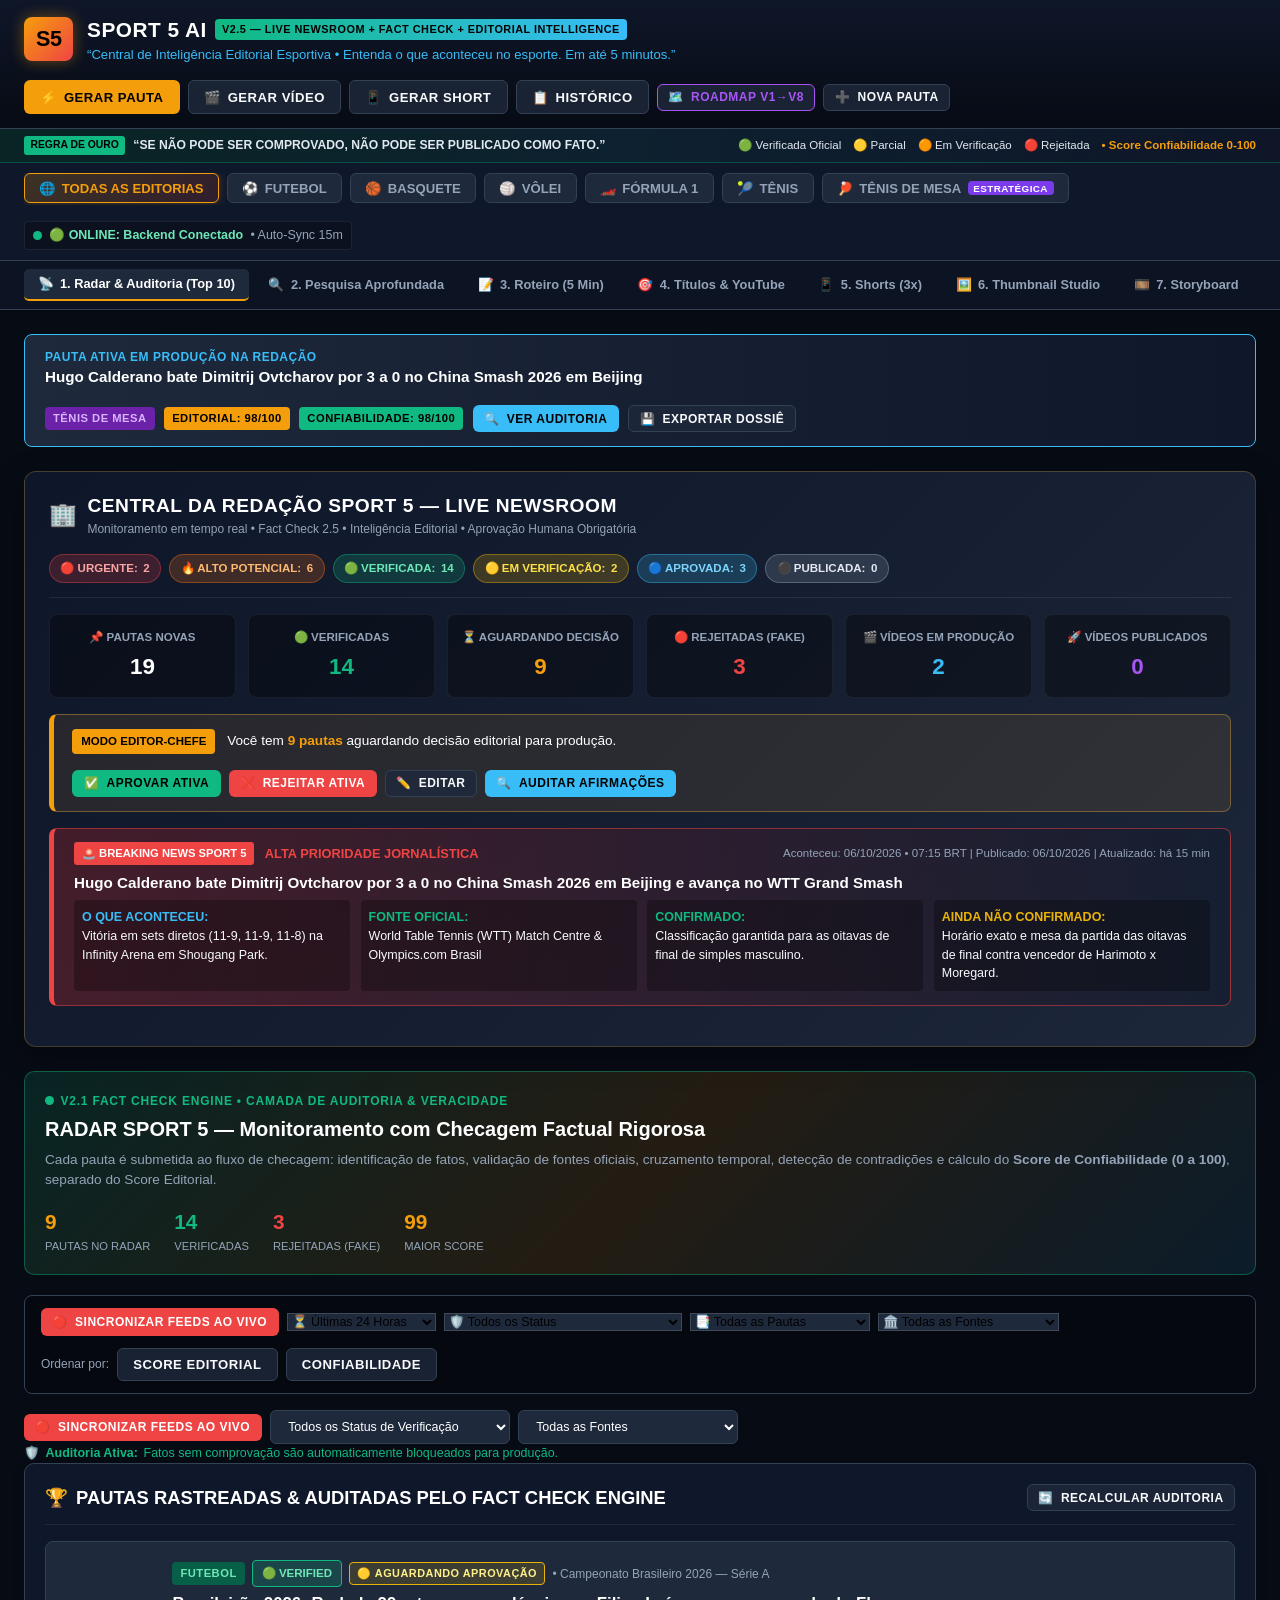
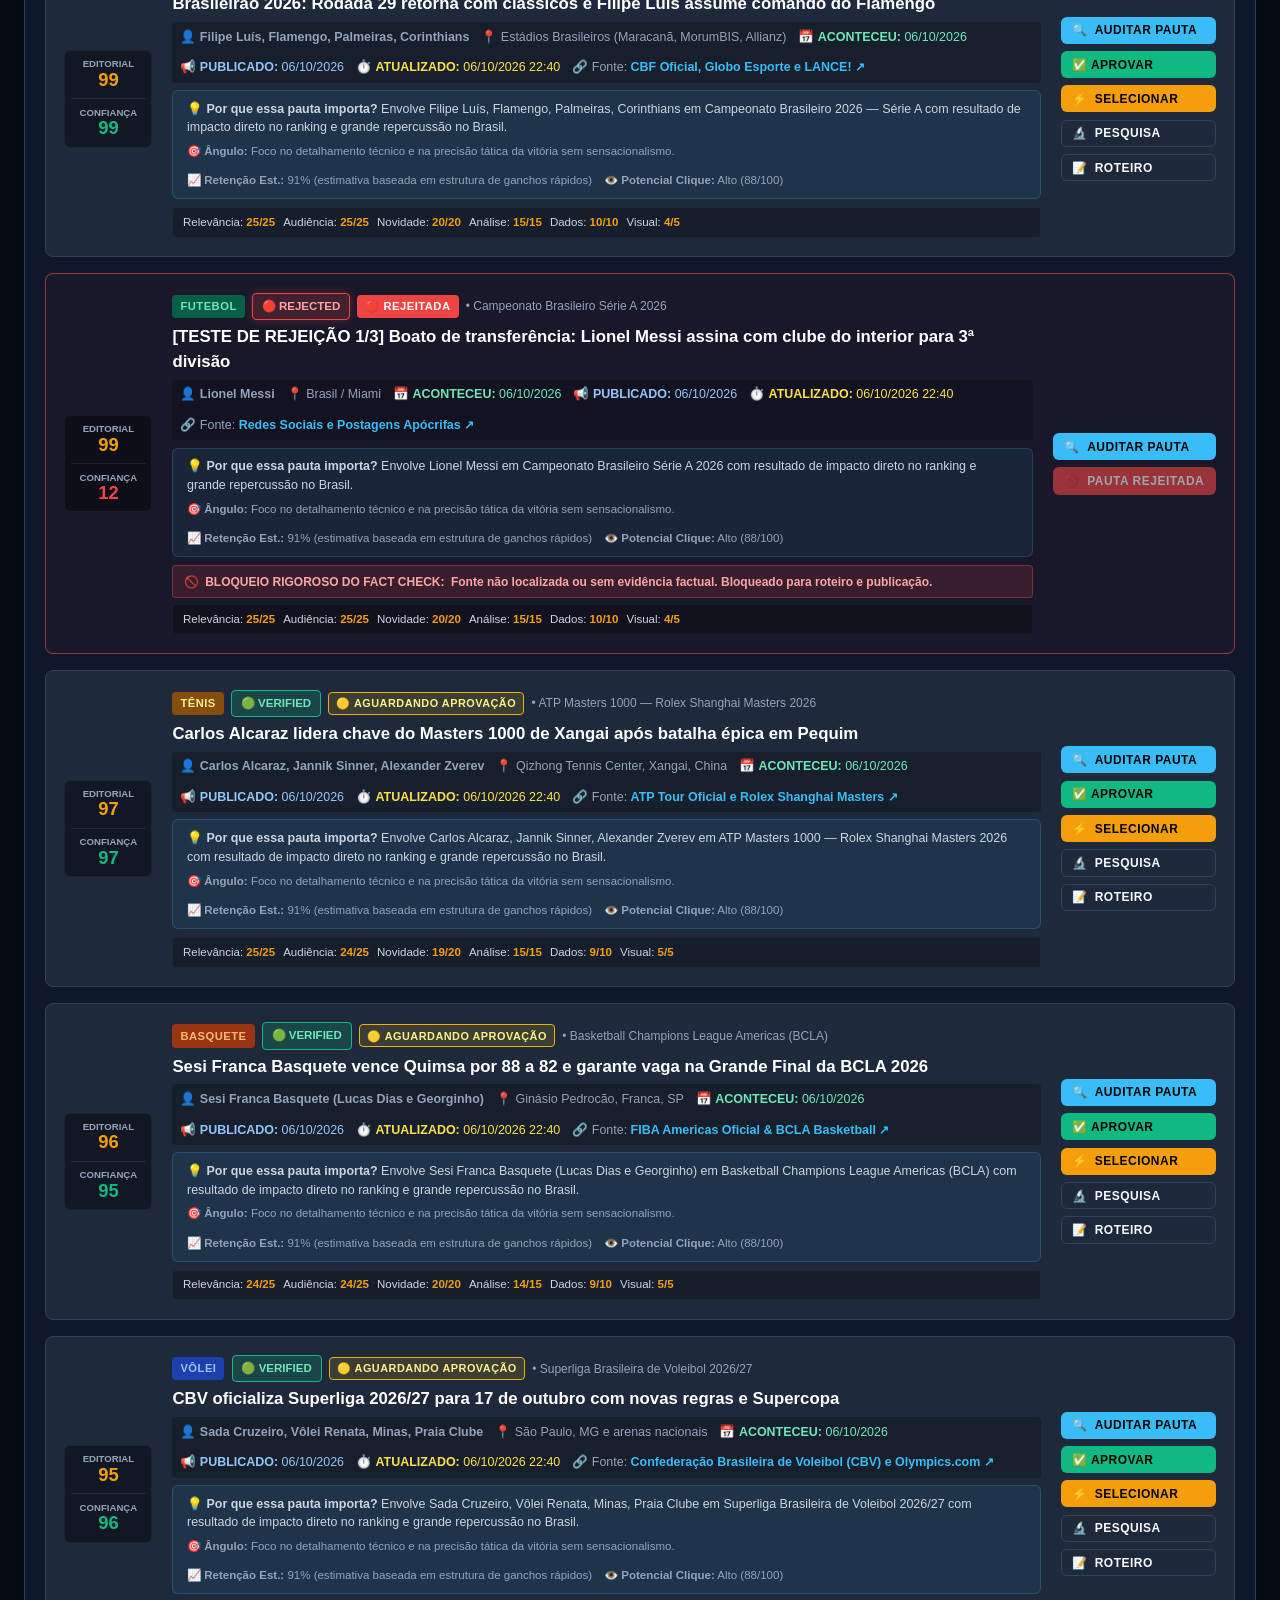
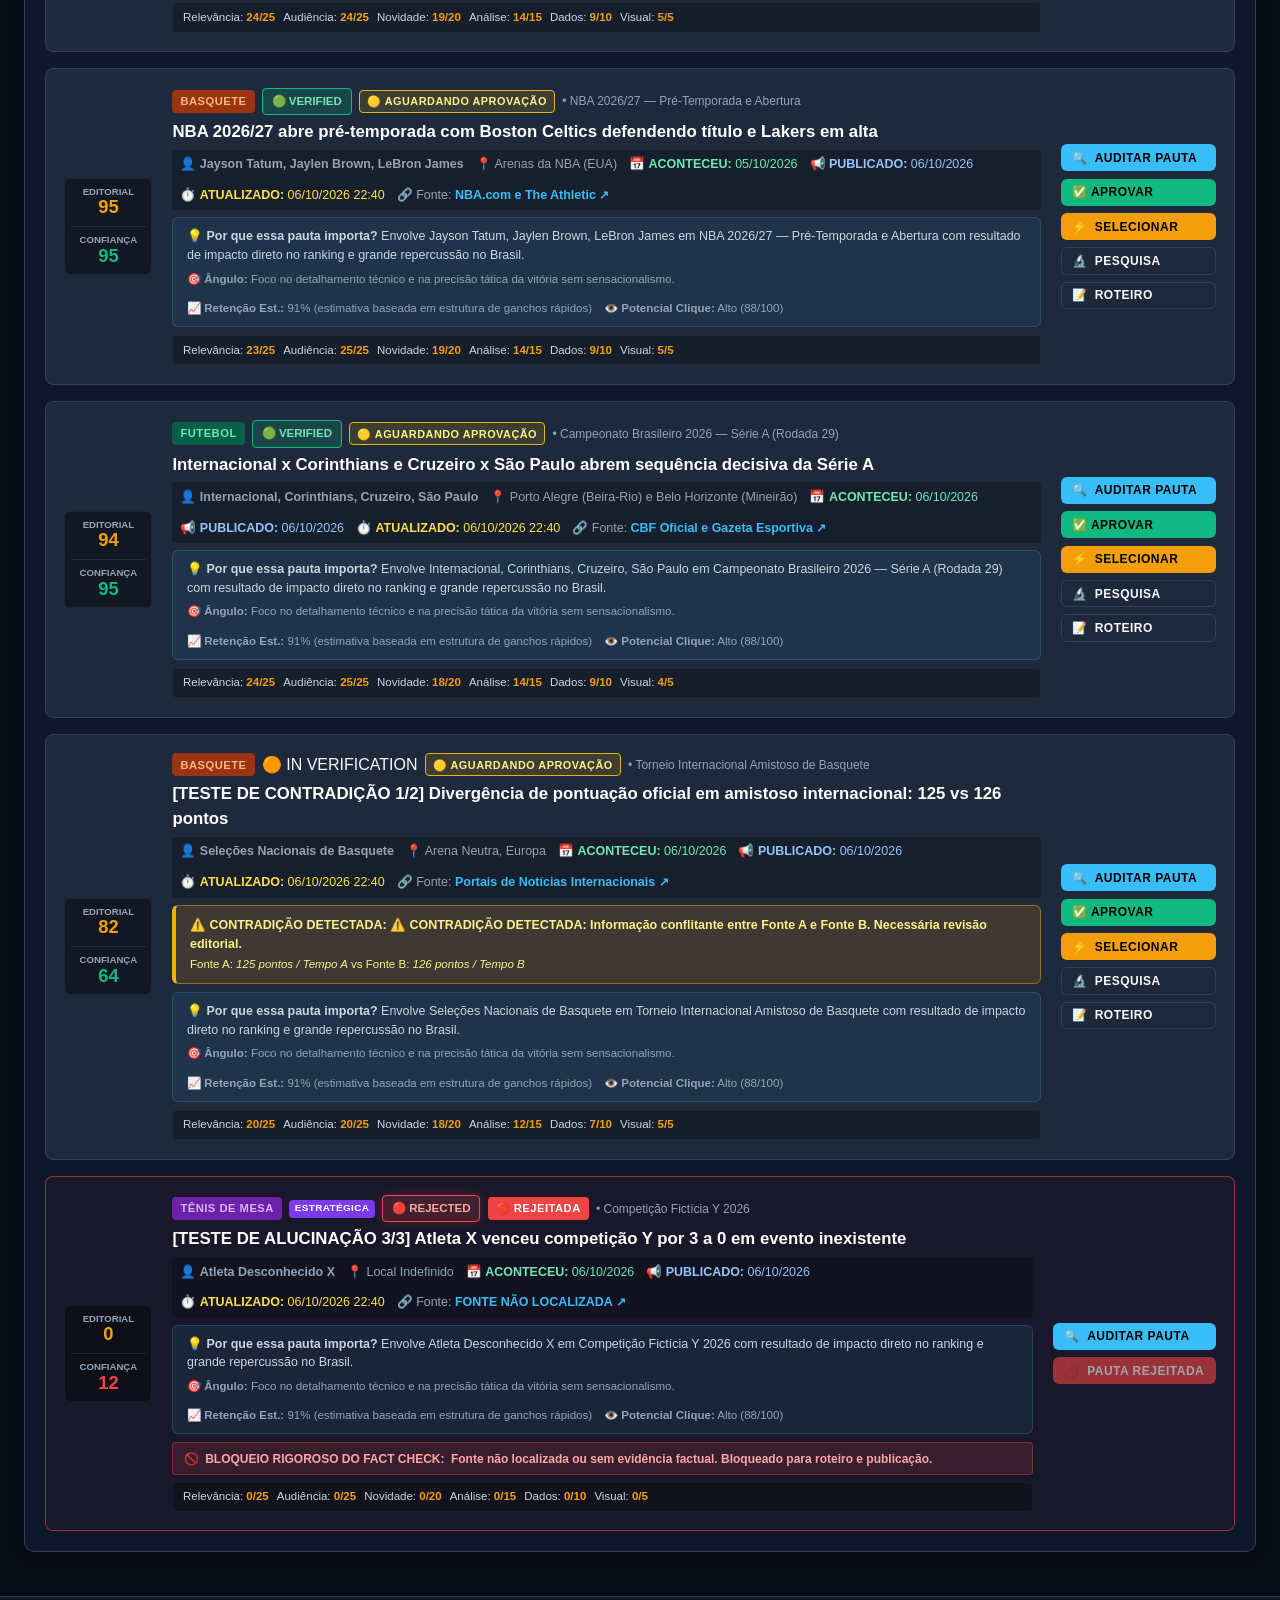
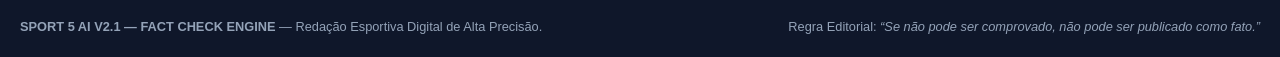
==== sport5_ai.html @ fe9c14f1 "Add files via upload" ====
<!DOCTYPE html>
<html lang="pt-BR">
<head>
  <meta charset="UTF-8">
  <meta name="viewport" content="width=device-width, initial-scale=1.0">
  <title>SPORT 5 AI — Redação Esportiva Inteligente para YouTube</title>
  <style>
/* SPORT 5 AI V2.1 — FACT CHECK ENGINE STYLESHEET */
:root {
  --bg-dark: #070b14;
  --bg-surface: #0f172a;
  --bg-card: #1e293b;
  --bg-card-hover: #273549;
  --border-color: #334155;
  --primary: #f59e0b;
  --primary-hover: #d97706;
  --accent-blue: #38bdf8;
  --accent-green: #10b981;
  --accent-red: #ef4444;
  --accent-purple: #a855f7;
  --accent-orange: #f97316;
  --accent-yellow: #eab308;
  --text-main: #f8fafc;
  --text-muted: #94a3b8;
  --font-main: -apple-system, BlinkMacSystemFont, "Segoe UI", Roboto, Helvetica, Arial, sans-serif;
}

* { box-sizing: border-box; margin: 0; padding: 0; }

body {
  background-color: var(--bg-dark);
  color: var(--text-main);
  font-family: var(--font-main);
  min-height: 100vh;
  display: flex;
  flex-direction: column;
  line-height: 1.5;
}

/* TOP HEADER */
header {
  background: linear-gradient(180deg, rgba(15, 23, 42, 0.98) 0%, rgba(7, 11, 20, 0.95) 100%);
  border-bottom: 1px solid var(--border-color);
  padding: 0.85rem 1.5rem;
  position: sticky;
  top: 0;
  z-index: 100;
  backdrop-filter: blur(8px);
}

.header-container {
  max-width: 1400px;
  margin: 0 auto;
  display: flex;
  justify-content: space-between;
  align-items: center;
  flex-wrap: wrap;
  gap: 1rem;
}

.brand { display: flex; align-items: center; gap: 0.85rem; }
.brand-logo {
  background: linear-gradient(135deg, #f59e0b 0%, #ef4444 100%);
  color: #000;
  font-weight: 900;
  font-size: 1.35rem;
  padding: 0.35rem 0.75rem;
  border-radius: 8px;
  letter-spacing: -0.5px;
  box-shadow: 0 0 15px rgba(245, 158, 11, 0.4);
}
.brand-title h1 {
  font-size: 1.3rem;
  font-weight: 800;
  letter-spacing: 0.5px;
  color: #fff;
  display: flex;
  align-items: center;
  gap: 0.5rem;
  flex-wrap: wrap;
}
.brand-title .v2-badge {
  background: linear-gradient(90deg, #10b981, #38bdf8);
  color: #000;
  font-size: 0.68rem;
  font-weight: 900;
  padding: 0.15rem 0.45rem;
  border-radius: 4px;
  letter-spacing: 0.5px;
}
.brand-title p {
  font-size: 0.82rem;
  color: var(--accent-blue);
  font-weight: 500;
}

.header-actions { display: flex; align-items: center; gap: 0.5rem; flex-wrap: wrap; }

.btn {
  display: inline-flex;
  align-items: center;
  gap: 0.45rem;
  padding: 0.52rem 0.95rem;
  font-size: 0.82rem;
  font-weight: 700;
  border-radius: 6px;
  border: 1px solid transparent;
  cursor: pointer;
  transition: all 0.2s ease;
  text-transform: uppercase;
  letter-spacing: 0.5px;
}
.btn-primary { background: var(--primary); color: #000; }
.btn-primary:hover { background: var(--primary-hover); box-shadow: 0 0 12px rgba(245, 158, 11, 0.4); }
.btn-outline { background: rgba(30, 41, 59, 0.8); border-color: var(--border-color); color: var(--text-main); }
.btn-outline:hover { background: var(--bg-card-hover); border-color: var(--primary); color: var(--primary); }
.btn-success { background: var(--accent-green); color: #000; }
.btn-danger { background: var(--accent-red); color: #fff; }
.btn-info { background: var(--accent-blue); color: #000; }
.btn-sm { padding: 0.35rem 0.65rem; font-size: 0.75rem; }

/* EDITORIAL GOLDEN RULE BANNER */
.golden-rule-banner {
  background: linear-gradient(90deg, rgba(16, 185, 129, 0.15) 0%, rgba(56, 189, 248, 0.12) 50%, rgba(15, 23, 42, 0.9) 100%);
  border-bottom: 1px solid rgba(16, 185, 129, 0.3);
  padding: 0.45rem 1.5rem;
  font-size: 0.76rem;
  color: #e2e8f0;
  display: flex;
  justify-content: space-between;
  align-items: center;
  flex-wrap: wrap;
  gap: 0.5rem;
}
.golden-rule-text {
  display: flex;
  align-items: center;
  gap: 0.5rem;
  font-weight: 600;
}
.golden-rule-badge {
  background: var(--accent-green);
  color: #000;
  font-weight: 900;
  font-size: 0.65rem;
  padding: 0.1rem 0.4rem;
  border-radius: 3px;
  text-transform: uppercase;
}

/* SUB-CONTROLS: EDITORIAS */
.editorias-bar { background: var(--bg-surface); border-bottom: 1px solid var(--border-color); padding: 0.65rem 1.5rem; }
.editorias-container {
  max-width: 1400px;
  margin: 0 auto;
  display: flex;
  align-items: center;
  justify-content: space-between;
  gap: 1rem;
  flex-wrap: wrap;
}
.editorias-list { display: flex; gap: 0.5rem; overflow-x: auto; padding-bottom: 2px; }

.tab-editoria {
  background: var(--bg-card);
  border: 1px solid var(--border-color);
  color: var(--text-muted);
  padding: 0.4rem 0.9rem;
  border-radius: 6px;
  font-size: 0.82rem;
  font-weight: 700;
  cursor: pointer;
  display: flex;
  align-items: center;
  gap: 0.4rem;
  white-space: nowrap;
  transition: all 0.2s ease;
}
.tab-editoria:hover { border-color: var(--primary); color: #fff; }
.tab-editoria.active {
  background: linear-gradient(135deg, rgba(245, 158, 11, 0.2) 0%, rgba(239, 68, 68, 0.15) 100%);
  border-color: var(--primary);
  color: var(--primary);
  box-shadow: 0 0 10px rgba(245, 158, 11, 0.25);
}

.badge-estrategica {
  background: #7c3aed;
  color: #fff;
  font-size: 0.62rem;
  padding: 0.1rem 0.35rem;
  border-radius: 4px;
  font-weight: 800;
  letter-spacing: 0.4px;
}

/* WORKFLOW NAV TABS */
.workflow-tabs { background: rgba(15, 23, 42, 0.7); border-bottom: 1px solid var(--border-color); padding: 0.5rem 1.5rem; }
.workflow-container { max-width: 1400px; margin: 0 auto; display: flex; gap: 0.4rem; overflow-x: auto; }
.wf-btn {
  background: transparent;
  border: none;
  color: var(--text-muted);
  padding: 0.45rem 0.85rem;
  font-size: 0.8rem;
  font-weight: 600;
  cursor: pointer;
  border-radius: 5px;
  display: flex;
  align-items: center;
  gap: 0.4rem;
  transition: all 0.2s;
  white-space: nowrap;
}
.wf-btn:hover { color: #fff; background: rgba(255, 255, 255, 0.05); }
.wf-btn.active { color: #fff; background: var(--bg-card); border-bottom: 2px solid var(--primary); font-weight: 700; }

main { flex: 1; max-width: 1400px; width: 100%; margin: 0 auto; padding: 1.5rem; }
.view-section { display: none; }
.view-section.active { display: block; animation: fadeIn 0.25s ease-out; }

@keyframes fadeIn {
  from { opacity: 0; transform: translateY(6px); }
  to { opacity: 1; transform: translateY(0); }
}

/* CARDS */
.card {
  background: var(--bg-surface);
  border: 1px solid var(--border-color);
  border-radius: 10px;
  padding: 1.25rem;
  margin-bottom: 1.25rem;
  box-shadow: 0 4px 12px rgba(0, 0, 0, 0.2);
}

.card-header {
  display: flex;
  justify-content: space-between;
  align-items: center;
  margin-bottom: 1rem;
  padding-bottom: 0.75rem;
  border-bottom: 1px solid rgba(255, 255, 255, 0.07);
}
.card-header h2 {
  font-size: 1.15rem;
  font-weight: 800;
  display: flex;
  align-items: center;
  gap: 0.5rem;
  color: #fff;
}

.badge {
  display: inline-flex;
  align-items: center;
  padding: 0.2rem 0.5rem;
  border-radius: 4px;
  font-size: 0.7rem;
  font-weight: 700;
  text-transform: uppercase;
  letter-spacing: 0.5px;
}
.badge-score {
  background: linear-gradient(135deg, #f59e0b 0%, #b45309 100%);
  color: #000;
  font-weight: 900;
  font-size: 0.85rem;
}
.badge-futebol { background: #065f46; color: #6ee7b7; }
.badge-basquete { background: #9a3412; color: #fdba74; }
.badge-volei { background: #1e40af; color: #93c5fd; }
.badge-f1 { background: #991b1b; color: #fca5a5; }
.badge-tenis { background: #854d0e; color: #fef08a; }
.badge-tenisdemesa { background: #6b21a8; color: #d8b4fe; }

/* FACT CHECK BADGES */
.badge-status-verificada-oficial {
  background: rgba(16, 185, 129, 0.2);
  border: 1px solid var(--accent-green);
  color: #6ee7b7;
  font-weight: 800;
  font-size: 0.72rem;
  padding: 0.25rem 0.55rem;
  border-radius: 4px;
  display: inline-flex;
  align-items: center;
  gap: 0.3rem;
}

.badge-status-verificada {
  background: rgba(16, 185, 129, 0.15);
  border: 1px solid rgba(16, 185, 129, 0.6);
  color: #a7f3d0;
  font-weight: 800;
  font-size: 0.72rem;
  padding: 0.25rem 0.55rem;
  border-radius: 4px;
  display: inline-flex;
  align-items: center;
  gap: 0.3rem;
}

.badge-status-parcial {
  background: rgba(234, 179, 8, 0.15);
  border: 1px solid var(--accent-yellow);
  color: #fef08a;
  font-weight: 800;
  font-size: 0.72rem;
  padding: 0.25rem 0.55rem;
  border-radius: 4px;
  display: inline-flex;
  align-items: center;
  gap: 0.3rem;
}

.badge-status-verificando {
  background: rgba(249, 115, 22, 0.15);
  border: 1px solid var(--accent-orange);
  color: #fed7aa;
  font-weight: 800;
  font-size: 0.72rem;
  padding: 0.25rem 0.55rem;
  border-radius: 4px;
  display: inline-flex;
  align-items: center;
  gap: 0.3rem;
}

.badge-status-rejeitada {
  background: rgba(239, 68, 68, 0.2);
  border: 1px solid var(--accent-red);
  color: #fca5a5;
  font-weight: 900;
  font-size: 0.72rem;
  padding: 0.25rem 0.55rem;
  border-radius: 4px;
  display: inline-flex;
  align-items: center;
  gap: 0.3rem;
  box-shadow: 0 0 10px rgba(239, 68, 68, 0.3);
}

.badge-approval-pending {
  background: rgba(234, 179, 8, 0.15);
  border: 1px solid var(--accent-yellow);
  color: #fef08a;
  font-size: 0.68rem;
  font-weight: 800;
  padding: 0.15rem 0.45rem;
  border-radius: 4px;
}

.badge-approval-approved {
  background: rgba(16, 185, 129, 0.2);
  border: 1px solid var(--accent-green);
  color: #6ee7b7;
  font-size: 0.68rem;
  font-weight: 800;
  padding: 0.15rem 0.45rem;
  border-radius: 4px;
}

/* RADAR V2.1 HEADER */
.radar-v2-header {
  background: linear-gradient(135deg, rgba(16, 185, 129, 0.15) 0%, rgba(245, 158, 11, 0.12) 50%, rgba(56, 189, 248, 0.1) 100%);
  border: 1px solid rgba(16, 185, 129, 0.4);
  border-radius: 10px;
  padding: 1.25rem;
  margin-bottom: 1.25rem;
  display: flex;
  justify-content: space-between;
  align-items: center;
  flex-wrap: wrap;
  gap: 1rem;
}

.radar-v2-title { display: flex; flex-direction: column; gap: 0.25rem; }
.radar-live-indicator {
  display: inline-flex;
  align-items: center;
  gap: 0.4rem;
  font-size: 0.75rem;
  font-weight: 800;
  color: var(--accent-green);
  text-transform: uppercase;
  letter-spacing: 0.8px;
}
.radar-pulse-dot {
  width: 9px;
  height: 9px;
  background: var(--accent-green);
  border-radius: 50%;
  animation: pulseDot 1.5s infinite;
}
@keyframes pulseDot {
  0% { transform: scale(0.95); box-shadow: 0 0 0 0 rgba(16, 185, 129, 0.7); }
  70% { transform: scale(1); box-shadow: 0 0 0 8px rgba(16, 185, 129, 0); }
  100% { transform: scale(0.95); box-shadow: 0 0 0 0 rgba(16, 185, 129, 0); }
}

.radar-stats-quick { display: flex; gap: 1.5rem; flex-wrap: wrap; }
.quick-stat { display: flex; flex-direction: column; }
.quick-stat-num { font-size: 1.3rem; font-weight: 800; color: var(--primary); }
.quick-stat-label { font-size: 0.7rem; color: var(--text-muted); text-transform: uppercase; }

.radar-filter-bar {
  background: rgba(0, 0, 0, 0.25);
  border: 1px solid var(--border-color);
  border-radius: 8px;
  padding: 0.75rem 1rem;
  margin-bottom: 1rem;
  display: flex;
  justify-content: space-between;
  align-items: center;
  flex-wrap: wrap;
  gap: 0.75rem;
}

.pautas-list { display: grid; gap: 1rem; }
.pauta-item {
  background: var(--bg-card);
  border: 1px solid var(--border-color);
  border-radius: 8px;
  padding: 1.15rem;
  transition: all 0.2s ease;
  display: grid;
  grid-template-columns: 88px 1fr auto;
  gap: 1.25rem;
  align-items: center;
  position: relative;
}
.pauta-item:hover {
  border-color: var(--primary);
  transform: translateY(-2px);
  box-shadow: 0 6px 16px rgba(0, 0, 0, 0.3);
}

.pauta-item.item-rejeitada {
  border-color: rgba(239, 68, 68, 0.6);
  background: rgba(239, 68, 68, 0.04);
}
.pauta-item.item-rejeitada:hover {
  border-color: var(--accent-red);
}

.pauta-rank-dual {
  display: flex;
  flex-direction: column;
  gap: 0.4rem;
  align-items: center;
  justify-content: center;
  background: rgba(0, 0, 0, 0.4);
  border-radius: 6px;
  padding: 0.5rem 0.35rem;
  text-align: center;
  border: 1px solid rgba(255, 255, 255, 0.05);
}
.rank-score-box {
  display: flex;
  flex-direction: column;
  line-height: 1.1;
}
.rank-score-label {
  font-size: 0.6rem;
  color: var(--text-muted);
  text-transform: uppercase;
  font-weight: 800;
}
.rank-score-val-editorial {
  font-size: 1.15rem;
  font-weight: 900;
  color: var(--primary);
}
.rank-score-val-confianca {
  font-size: 1.15rem;
  font-weight: 900;
  color: var(--accent-green);
}
.rank-score-val-confianca.low {
  color: var(--accent-red);
}

.pauta-body h3 { font-size: 1.05rem; font-weight: 700; margin-bottom: 0.35rem; color: #fff; }
.pauta-meta {
  display: flex;
  flex-wrap: wrap;
  gap: 0.75rem;
  font-size: 0.78rem;
  color: var(--text-muted);
  margin-bottom: 0.5rem;
  align-items: center;
}
.pauta-scores-breakdown {
  display: flex;
  flex-wrap: wrap;
  gap: 0.5rem;
  font-size: 0.72rem;
  background: rgba(0,0,0,0.25);
  padding: 0.35rem 0.6rem;
  border-radius: 4px;
  border: 1px solid rgba(255, 255, 255, 0.04);
  margin-top: 0.4rem;
}
.score-chip { color: #cbd5e1; }
.score-chip strong { color: var(--primary); }
.pauta-actions { display: flex; flex-direction: column; gap: 0.45rem; min-width: 155px; }

/* PRODUCTION BLOCKED WARNING ON CARD */
.blocked-warning-banner {
  background: rgba(239, 68, 68, 0.15);
  border: 1px solid rgba(239, 68, 68, 0.4);
  color: #fca5a5;
  font-size: 0.75rem;
  font-weight: 700;
  padding: 0.4rem 0.65rem;
  border-radius: 4px;
  margin-top: 0.5rem;
  display: flex;
  align-items: center;
  gap: 0.4rem;
}

.active-pauta-bar {
  background: linear-gradient(90deg, #1e293b 0%, #0f172a 100%);
  border: 1px solid var(--accent-blue);
  border-radius: 8px;
  padding: 0.85rem 1.25rem;
  margin-bottom: 1.5rem;
  display: flex;
  justify-content: space-between;
  align-items: center;
  flex-wrap: wrap;
  gap: 1rem;
}
.active-pauta-info h4 { font-size: 0.75rem; text-transform: uppercase; letter-spacing: 0.5px; color: var(--accent-blue); font-weight: 700; }
.active-pauta-info p { font-size: 0.95rem; font-weight: 700; color: #fff; }

.pesquisa-grid {
  display: grid;
  grid-template-columns: repeat(auto-fit, minmax(320px, 1fr));
  gap: 1.25rem;
  margin-bottom: 1.25rem;
}
.box-confirmados { background: rgba(16, 185, 129, 0.05); border: 1px solid rgba(16, 185, 129, 0.3); border-radius: 8px; padding: 1rem; }
.box-confirmados h3 { color: var(--accent-green); font-size: 0.95rem; font-weight: 800; display: flex; align-items: center; gap: 0.4rem; margin-bottom: 0.75rem; text-transform: uppercase; }
.box-aconfirmar { background: rgba(245, 158, 11, 0.05); border: 1px solid rgba(245, 158, 11, 0.3); border-radius: 8px; padding: 1rem; }
.box-aconfirmar h3 { color: var(--primary); font-size: 0.95rem; font-weight: 800; display: flex; align-items: center; gap: 0.4rem; margin-bottom: 0.75rem; text-transform: uppercase; }
.box-analises { background: rgba(168, 85, 247, 0.05); border: 1px solid rgba(168, 85, 247, 0.3); border-radius: 8px; padding: 1rem; }
.box-analises h3 { color: var(--accent-purple); font-size: 0.95rem; font-weight: 800; display: flex; align-items: center; gap: 0.4rem; margin-bottom: 0.75rem; text-transform: uppercase; }

.research-list { list-style: none; display: flex; flex-direction: column; gap: 0.6rem; font-size: 0.85rem; }
.research-list li { position: relative; padding-left: 1.2rem; color: #e2e8f0; }
.research-list li::before { content: "•"; position: absolute; left: 0.3rem; font-weight: 900; }
.box-confirmados li::before { color: var(--accent-green); }
.box-aconfirmar li::before { color: var(--primary); }
.box-analises li::before { color: var(--accent-purple); }

.roteiro-timeline { display: flex; flex-direction: column; gap: 1.25rem; }
.roteiro-block {
  background: var(--bg-card);
  border: 1px solid var(--border-color);
  border-left: 4px solid var(--primary);
  border-radius: 8px;
  padding: 1rem 1.25rem;
  position: relative;
}
.roteiro-block-header { display: flex; justify-content: space-between; align-items: center; margin-bottom: 0.6rem; }
.roteiro-time-badge {
  background: rgba(245, 158, 11, 0.15);
  color: var(--primary);
  font-family: monospace;
  font-size: 0.82rem;
  font-weight: 700;
  padding: 0.2rem 0.5rem;
  border-radius: 4px;
  border: 1px solid rgba(245, 158, 11, 0.3);
}
.roteiro-block-title { font-size: 0.95rem; font-weight: 800; color: #fff; }
.roteiro-block-intent { font-size: 0.75rem; color: var(--accent-blue); font-style: italic; }
.roteiro-text { font-size: 0.92rem; color: #e2e8f0; white-space: pre-line; line-height: 1.6; }

.titles-list { display: flex; flex-direction: column; gap: 0.75rem; }
.title-item {
  background: var(--bg-card);
  border: 1px solid var(--border-color);
  border-radius: 6px;
  padding: 0.85rem 1rem;
  display: flex;
  justify-content: space-between;
  align-items: center;
  gap: 1rem;
}
.title-item.selected-best { border-color: var(--accent-green); background: rgba(16, 185, 129, 0.08); }
.title-content { flex: 1; }
.title-text { font-size: 0.95rem; font-weight: 700; color: #fff; margin-bottom: 0.25rem; }
.title-analysis { font-size: 0.75rem; color: var(--text-muted); }

.shorts-grid { display: grid; grid-template-columns: repeat(auto-fit, minmax(320px, 1fr)); gap: 1.25rem; }
.short-card {
  background: var(--bg-card);
  border: 1px solid var(--border-color);
  border-radius: 8px;
  padding: 1.25rem;
  display: flex;
  flex-direction: column;
  gap: 0.75rem;
  border-top: 3px solid #ef4444;
}
.short-badge {
  display: inline-flex;
  align-items: center;
  gap: 0.3rem;
  background: rgba(239, 68, 68, 0.2);
  color: #f87171;
  font-size: 0.7rem;
  font-weight: 800;
  padding: 0.2rem 0.5rem;
  border-radius: 4px;
  align-self: flex-start;
}
.short-title { font-size: 1rem; font-weight: 800; color: #fff; }
.short-section { background: rgba(0,0,0,0.25); border-radius: 6px; padding: 0.65rem 0.85rem; font-size: 0.82rem; }
.short-section-label { font-size: 0.7rem; color: var(--primary); text-transform: uppercase; font-weight: 700; margin-bottom: 0.25rem; }

.thumbnail-studio { display: grid; grid-template-columns: 1.2fr 1fr; gap: 1.5rem; }
@media (max-width: 900px) { .thumbnail-studio { grid-template-columns: 1fr; } }

.thumb-preview-wrapper {
  position: relative;
  width: 100%;
  padding-top: 56.25%;
  background: linear-gradient(135deg, #111827 0%, #1e1b4b 50%, #311028 100%);
  border-radius: 10px;
  overflow: hidden;
  border: 2px solid var(--border-color);
  box-shadow: 0 10px 30px rgba(0, 0, 0, 0.6);
}
.thumb-canvas {
  position: absolute;
  top: 0; left: 0; width: 100%; height: 100%;
  display: flex; flex-direction: column; justify-content: space-between; padding: 1.5rem;
}
.thumb-overlay {
  position: absolute; top: 0; left: 0; width: 100%; height: 100%;
  background: radial-gradient(circle at 80% 50%, rgba(245, 158, 11, 0.2) 0%, transparent 60%),
              linear-gradient(90deg, rgba(0,0,0,0.85) 0%, rgba(0,0,0,0.4) 60%, rgba(0,0,0,0.2) 100%);
  pointer-events: none;
}
.thumb-content-layer { position: relative; z-index: 2; height: 100%; display: flex; flex-direction: column; justify-content: space-between; }
.thumb-badge-top {
  background: #ef4444; color: #fff; font-weight: 900; font-size: 0.75rem;
  padding: 0.25rem 0.6rem; border-radius: 4px; align-self: flex-start;
  letter-spacing: 0.5px; box-shadow: 0 2px 8px rgba(239, 68, 68, 0.5);
}
.thumb-main-title {
  font-size: 2.2rem; font-weight: 950; color: #ffed4a; text-transform: uppercase;
  line-height: 0.95; text-shadow: 3px 3px 0 #000, -2px -2px 0 #000, 2px -2px 0 #000, -2px 2px 0 #000, 0 4px 12px rgba(0,0,0,0.9);
  letter-spacing: -0.5px; max-width: 75%;
}
.thumb-sub-title {
  font-size: 1.1rem; font-weight: 800; color: #ffffff; background: #000;
  padding: 0.2rem 0.6rem; display: inline-block; margin-top: 0.4rem; border-left: 4px solid var(--primary);
}
.thumb-character-cutout {
  position: absolute; right: 5%; bottom: 0; font-size: 6.5rem;
  filter: drop-shadow(0 0 20px rgba(245, 158, 11, 0.6)); opacity: 0.95; user-select: none;
}
.thumb-specs-box { background: var(--bg-card); border: 1px solid var(--border-color); border-radius: 8px; padding: 1.25rem; display: flex; flex-direction: column; gap: 0.85rem; }
.spec-item { display: flex; flex-direction: column; gap: 0.2rem; }
.spec-label { font-size: 0.72rem; color: var(--text-muted); text-transform: uppercase; font-weight: 700; }
.spec-val { font-size: 0.88rem; color: #fff; }

.storyboard-table { width: 100%; border-collapse: collapse; font-size: 0.85rem; }
.storyboard-table th { background: rgba(0, 0, 0, 0.4); color: var(--text-muted); text-align: left; padding: 0.75rem 1rem; border-bottom: 2px solid var(--border-color); font-size: 0.75rem; text-transform: uppercase; }
.storyboard-table td { padding: 0.9rem 1rem; border-bottom: 1px solid var(--border-color); vertical-align: top; }
.storyboard-table tr:hover { background: rgba(255, 255, 255, 0.02); }
.scene-badge { background: var(--primary); color: #000; font-weight: 800; font-size: 0.75rem; padding: 0.2rem 0.45rem; border-radius: 4px; display: inline-block; margin-bottom: 0.25rem; }
.badge-direitos { background: rgba(239, 68, 68, 0.2); border: 1px solid var(--accent-red); color: #fca5a5; font-size: 0.68rem; font-weight: 700; padding: 0.15rem 0.4rem; border-radius: 4px; display: inline-block; margin-top: 0.3rem; }

.qa-dashboard { display: grid; grid-template-columns: 320px 1fr; gap: 1.5rem; }
@media (max-width: 850px) { .qa-dashboard { grid-template-columns: 1fr; } }
.qa-status-card { background: var(--bg-card); border: 1px solid var(--border-color); border-radius: 8px; padding: 1.5rem; text-align: center; display: flex; flex-direction: column; align-items: center; justify-content: center; gap: 0.8rem; }
.qa-stamp { font-size: 1.4rem; font-weight: 900; padding: 0.5rem 1.25rem; border-radius: 6px; letter-spacing: 1px; }
.qa-approved { background: rgba(16, 185, 129, 0.15); border: 2px solid var(--accent-green); color: var(--accent-green); box-shadow: 0 0 15px rgba(16, 185, 129, 0.3); }
.qa-review { background: rgba(239, 68, 68, 0.15); border: 2px solid var(--accent-red); color: var(--accent-red); box-shadow: 0 0 15px rgba(239, 68, 68, 0.3); }
.qa-items-table { width: 100%; border-collapse: collapse; font-size: 0.82rem; }
.qa-items-table th { padding: 0.6rem; text-align: left; border-bottom: 1px solid var(--border-color); color: var(--text-muted); }
.qa-items-table td { padding: 0.65rem; border-bottom: 1px solid rgba(255, 255, 255, 0.05); }

.history-filters { display: flex; gap: 0.75rem; margin-bottom: 1rem; flex-wrap: wrap; }
.search-input { background: var(--bg-card); border: 1px solid var(--border-color); color: #fff; padding: 0.5rem 0.85rem; border-radius: 6px; font-size: 0.85rem; flex: 1; min-width: 200px; }
.search-input:focus { outline: none; border-color: var(--primary); }
.history-table { width: 100%; border-collapse: collapse; font-size: 0.85rem; }
.history-table th { background: rgba(0, 0, 0, 0.3); padding: 0.75rem; text-align: left; font-size: 0.75rem; color: var(--text-muted); border-bottom: 1px solid var(--border-color); }
.history-table td { padding: 0.75rem; border-bottom: 1px solid rgba(255, 255, 255, 0.05); }

.metrics-grid { display: grid; grid-template-columns: repeat(auto-fit, minmax(200px, 1fr)); gap: 1rem; margin-bottom: 1.5rem; }
.metric-card { background: var(--bg-card); border: 1px solid var(--border-color); border-radius: 8px; padding: 1.1rem; display: flex; flex-direction: column; gap: 0.35rem; }
.metric-card-label { font-size: 0.75rem; color: var(--text-muted); text-transform: uppercase; font-weight: 700; }
.metric-card-val { font-size: 1.8rem; font-weight: 900; color: #fff; }

.dashboard-splits { display: grid; grid-template-columns: 1fr 1fr; gap: 1.25rem; margin-bottom: 1.5rem; }
@media (max-width: 850px) { .dashboard-splits { grid-template-columns: 1fr; } }

/* MODALS */
.modal-overlay { position: fixed; top: 0; left: 0; right: 0; bottom: 0; background: rgba(0, 0, 0, 0.85); backdrop-filter: blur(4px); display: none; align-items: center; justify-content: center; z-index: 1000; padding: 1.5rem; }
.modal-overlay.active { display: flex; }
.modal-content { background: var(--bg-surface); border: 1px solid var(--border-color); border-radius: 10px; max-width: 780px; width: 100%; max-height: 90vh; overflow-y: auto; padding: 1.5rem; box-shadow: 0 20px 40px rgba(0, 0, 0, 0.8); }
.modal-header { display: flex; justify-content: space-between; align-items: center; margin-bottom: 1rem; padding-bottom: 0.5rem; border-bottom: 1px solid var(--border-color); }
.modal-close { background: transparent; border: none; color: var(--text-muted); font-size: 1.5rem; cursor: pointer; }

/* AUDITORIA DE VERACIDADE STYLES */
.audit-score-summary {
  display: grid;
  grid-template-columns: 1fr 1fr;
  gap: 1rem;
  background: rgba(0, 0, 0, 0.35);
  border: 1px solid var(--border-color);
  border-radius: 8px;
  padding: 1rem;
  margin-bottom: 1.25rem;
}
.audit-score-card {
  display: flex;
  flex-direction: column;
  gap: 0.2rem;
}
.audit-score-title {
  font-size: 0.72rem;
  color: var(--text-muted);
  text-transform: uppercase;
  font-weight: 800;
}
.audit-score-num {
  font-size: 1.7rem;
  font-weight: 900;
  line-height: 1;
}

.audit-checklist-table {
  width: 100%;
  border-collapse: collapse;
  font-size: 0.82rem;
  margin-bottom: 1.25rem;
}
.audit-checklist-table th {
  padding: 0.6rem 0.75rem;
  text-align: left;
  border-bottom: 1px solid var(--border-color);
  color: var(--text-muted);
  font-size: 0.72rem;
  text-transform: uppercase;
}
.audit-checklist-table td {
  padding: 0.65rem 0.75rem;
  border-bottom: 1px solid rgba(255, 255, 255, 0.05);
  vertical-align: middle;
}

.audit-item-status-confirmado {
  color: #6ee7b7;
  font-weight: 800;
  display: flex;
  align-items: center;
  gap: 0.3rem;
}
.audit-item-status-parcial {
  color: #fef08a;
  font-weight: 800;
  display: flex;
  align-items: center;
  gap: 0.3rem;
}
.audit-item-status-nao {
  color: #fca5a5;
  font-weight: 800;
  display: flex;
  align-items: center;
  gap: 0.3rem;
}

.sources-table {
  width: 100%;
  border-collapse: collapse;
  font-size: 0.82rem;
}
.sources-table th {
  padding: 0.55rem 0.75rem;
  text-align: left;
  border-bottom: 1px solid var(--border-color);
  color: var(--text-muted);
  font-size: 0.72rem;
}
.sources-table td {
  padding: 0.6rem 0.75rem;
  border-bottom: 1px solid rgba(255, 255, 255, 0.05);
}

.audit-breakdown-chips {
  display: grid;
  grid-template-columns: repeat(auto-fit, minmax(140px, 1fr));
  gap: 0.5rem;
  margin-bottom: 1rem;
}
.audit-chip {
  background: rgba(0, 0, 0, 0.3);
  border: 1px solid rgba(255, 255, 255, 0.05);
  border-radius: 4px;
  padding: 0.4rem 0.6rem;
  font-size: 0.73rem;
  display: flex;
  justify-content: space-between;
  align-items: center;
}
.audit-chip-label { color: #cbd5e1; }
.audit-chip-val { font-weight: 800; color: var(--accent-green); }

/* ROADMAP LIST IN MODAL */
.roadmap-step {
  display: flex;
  gap: 1rem;
  padding: 0.85rem;
  background: rgba(0,0,0,0.25);
  border-radius: 6px;
  border-left: 4px solid var(--border-color);
  margin-bottom: 0.65rem;
}
.roadmap-step.active {
  border-left-color: var(--accent-green);
  background: rgba(16, 185, 129, 0.1);
}
.roadmap-step.completed {
  border-left-color: var(--accent-blue);
  background: rgba(56, 189, 248, 0.08);
}

.toast { position: fixed; bottom: 1.5rem; right: 1.5rem; background: #0f172a; border: 1px solid var(--primary); color: #fff; padding: 0.75rem 1.25rem; border-radius: 6px; box-shadow: 0 10px 25px rgba(0,0,0,0.5); z-index: 2000; display: none; font-size: 0.85rem; font-weight: 600; }
.player-box { background: rgba(0,0,0,0.3); border: 1px solid var(--border-color); border-radius: 8px; padding: 0.85rem 1.15rem; margin-bottom: 1rem; display: flex; align-items: center; justify-content: space-between; gap: 1rem; flex-wrap: wrap; }
footer { background: var(--bg-surface); border-top: 1px solid var(--border-color); padding: 1.25rem; text-align: center; font-size: 0.8rem; color: var(--text-muted); margin-top: auto; }
/* SPORT 5 AI V2.5 — LIVE NEWSROOM & FACT CHECK STYLES */

/* CENTRAL DA REDAÇÃO / NOVA HOME */
.central-redacao-panel {
  background: linear-gradient(135deg, rgba(15, 23, 42, 0.95), rgba(30, 41, 59, 0.95));
  border: 1px solid rgba(229, 169, 59, 0.25);
  border-radius: 12px;
  padding: 1.25rem 1.5rem;
  margin-bottom: 1.5rem;
  box-shadow: 0 10px 30px rgba(0, 0, 0, 0.4);
}

.central-redacao-top {
  display: flex;
  justify-content: space-between;
  align-items: center;
  flex-wrap: wrap;
  gap: 1rem;
  margin-bottom: 1rem;
  border-bottom: 1px solid rgba(255, 255, 255, 0.08);
  padding-bottom: 0.85rem;
}

.central-redacao-title {
  display: flex;
  align-items: center;
  gap: 0.65rem;
}

.central-redacao-title h2 {
  font-size: 1.2rem;
  font-weight: 900;
  color: #fff;
  letter-spacing: 0.5px;
  margin: 0;
}

.indicators-row {
  display: flex;
  gap: 0.5rem;
  flex-wrap: wrap;
  align-items: center;
}

.indicator-pill {
  padding: 0.3rem 0.65rem;
  border-radius: 20px;
  font-size: 0.72rem;
  font-weight: 800;
  display: inline-flex;
  align-items: center;
  gap: 0.35rem;
  cursor: pointer;
  transition: transform 0.2s, box-shadow 0.2s;
  border: 1px solid rgba(255, 255, 255, 0.1);
}
.indicator-pill:hover {
  transform: translateY(-1px);
  box-shadow: 0 4px 12px rgba(0,0,0,0.3);
}

.ind-urgente { background: rgba(239, 68, 68, 0.2); color: #fca5a5; border-color: rgba(239, 68, 68, 0.4); }
.ind-potencial { background: rgba(249, 115, 22, 0.2); color: #fdba74; border-color: rgba(249, 115, 22, 0.4); }
.ind-verificada { background: rgba(16, 185, 129, 0.2); color: #6ee7b7; border-color: rgba(16, 185, 129, 0.4); }
.ind-verificando { background: rgba(234, 179, 8, 0.2); color: #fde047; border-color: rgba(234, 179, 8, 0.4); }
.ind-aprovada { background: rgba(56, 189, 248, 0.2); color: #7dd3fc; border-color: rgba(56, 189, 248, 0.4); }
.ind-publicada { background: rgba(148, 163, 184, 0.2); color: #e2e8f0; border-color: rgba(148, 163, 184, 0.4); }

.ops-counters-grid {
  display: grid;
  grid-template-columns: repeat(auto-fit, minmax(150px, 1fr));
  gap: 0.75rem;
  margin-bottom: 1rem;
}

.ops-card {
  background: rgba(0, 0, 0, 0.35);
  border: 1px solid rgba(255, 255, 255, 0.06);
  border-radius: 8px;
  padding: 0.85rem;
  text-align: center;
  transition: border-color 0.2s;
}
.ops-card:hover { border-color: var(--primary); }
.ops-card-label { font-size: 0.72rem; color: var(--text-muted); text-transform: uppercase; font-weight: 700; margin-bottom: 0.25rem; }
.ops-card-val { font-size: 1.4rem; font-weight: 900; color: #fff; }

/* EDITOR-CHEFE QUICK BAR */
.editor-chefe-banner {
  background: rgba(229, 169, 59, 0.1);
  border: 1px solid rgba(229, 169, 59, 0.4);
  border-left: 5px solid var(--primary);
  border-radius: 8px;
  padding: 0.85rem 1.15rem;
  display: flex;
  justify-content: space-between;
  align-items: center;
  gap: 1rem;
  flex-wrap: wrap;
  margin-bottom: 1rem;
}

.editor-chefe-info {
  display: flex;
  align-items: center;
  gap: 0.75rem;
}

.editor-chefe-badge {
  background: var(--primary);
  color: #000;
  font-weight: 900;
  font-size: 0.72rem;
  padding: 0.25rem 0.55rem;
  border-radius: 4px;
  text-transform: uppercase;
}

/* BREAKING NEWS BANNER */
.breaking-banner {
  background: linear-gradient(90deg, rgba(220, 38, 38, 0.25), rgba(15, 23, 42, 0.4));
  border: 1px solid rgba(239, 68, 68, 0.5);
  border-left: 5px solid var(--accent-red);
  border-radius: 8px;
  padding: 0.85rem 1.25rem;
  margin-bottom: 1.25rem;
}

.breaking-header {
  display: flex;
  align-items: center;
  gap: 0.65rem;
  margin-bottom: 0.4rem;
}
.breaking-tag {
  background: var(--accent-red);
  color: #fff;
  font-weight: 900;
  font-size: 0.7rem;
  padding: 0.2rem 0.5rem;
  border-radius: 3px;
  animation: pulse-red 2s infinite;
}

@keyframes pulse-red {
  0% { box-shadow: 0 0 0 0 rgba(239, 68, 68, 0.7); }
  70% { box-shadow: 0 0 0 8px rgba(239, 68, 68, 0); }
  100% { box-shadow: 0 0 0 0 rgba(239, 68, 68, 0); }
}

/* DUPLICITY BOX */
.duplicidade-banner {
  background: rgba(147, 51, 234, 0.12);
  border: 1px solid rgba(168, 85, 247, 0.4);
  border-left: 4px solid var(--accent-purple);
  border-radius: 6px;
  padding: 0.65rem 0.85rem;
  font-size: 0.78rem;
  margin-bottom: 0.5rem;
}

.duplicidade-tag {
  display: inline-block;
  background: var(--accent-purple);
  color: #fff;
  font-weight: 800;
  padding: 2px 6px;
  border-radius: 3px;
  font-size: 0.68rem;
  margin-right: 0.45rem;
}

/* CONTRADICTION ALERT */
.contradicao-box {
  background: rgba(245, 158, 11, 0.15);
  border: 1px solid rgba(245, 158, 11, 0.5);
  border-left: 4px solid var(--accent-yellow);
  color: #fef08a;
  padding: 0.65rem 0.85rem;
  border-radius: 6px;
  font-size: 0.78rem;
  font-weight: 700;
  margin-bottom: 0.5rem;
}

/* EDITORIAL INTELLIGENCE PILL */
.ed-intel-box {
  background: rgba(56, 189, 248, 0.08);
  border: 1px solid rgba(56, 189, 248, 0.2);
  border-radius: 6px;
  padding: 0.55rem 0.85rem;
  font-size: 0.78rem;
  color: #cbd5e1;
  margin-bottom: 0.5rem;
  display: flex;
  flex-direction: column;
  gap: 0.25rem;
}

/* FACT CHECK DO ROTEIRO */
.roteiro-audit-card {
  background: rgba(0, 0, 0, 0.4);
  border: 1px solid rgba(255, 255, 255, 0.08);
  border-radius: 8px;
  padding: 1rem;
  margin-top: 1.5rem;
}

.claim-audit-row {
  display: flex;
  justify-content: space-between;
  align-items: flex-start;
  gap: 1rem;
  padding: 0.65rem;
  background: rgba(255, 255, 255, 0.02);
  border-bottom: 1px solid rgba(255, 255, 255, 0.05);
  font-size: 0.82rem;
}

.badge-claim-ok { background: rgba(16, 185, 129, 0.2); color: #6ee7b7; border: 1px solid #10b981; padding: 2px 6px; border-radius: 4px; font-weight: 700; font-size: 0.7rem; }
.badge-claim-pend { background: rgba(234, 179, 8, 0.2); color: #fde047; border: 1px solid #eab308; padding: 2px 6px; border-radius: 4px; font-weight: 700; font-size: 0.7rem; }
.badge-claim-bad { background: rgba(239, 68, 68, 0.2); color: #fca5a5; border: 1px solid #ef4444; padding: 2px 6px; border-radius: 4px; font-weight: 700; font-size: 0.7rem; }

/* PESQUISA PROFUNDA 10 DIMENSÕES */
.dimensoes-grid {
  display: grid;
  grid-template-columns: repeat(auto-fit, minmax(320px, 1fr));
  gap: 0.85rem;
  margin-top: 1rem;
}

.dim-card {
  background: rgba(0, 0, 0, 0.35);
  border: 1px solid rgba(255, 255, 255, 0.06);
  border-radius: 8px;
  padding: 0.85rem 1rem;
}
.dim-card-header {
  display: flex;
  justify-content: space-between;
  align-items: center;
  margin-bottom: 0.45rem;
}
.dim-title { font-size: 0.82rem; font-weight: 800; color: #fff; }
.badge-dim-fato { background: rgba(16, 185, 129, 0.2); color: #6ee7b7; border: 1px solid #10b981; font-size: 0.65rem; font-weight: 900; padding: 1px 5px; border-radius: 3px; }
.badge-dim-analise { background: rgba(168, 85, 247, 0.2); color: #d8b4fe; border: 1px solid #a855f7; font-size: 0.65rem; font-weight: 900; padding: 1px 5px; border-radius: 3px; }
.badge-dim-inferencia { background: rgba(249, 115, 22, 0.2); color: #fdba74; border: 1px solid #f97316; font-size: 0.65rem; font-weight: 900; padding: 1px 5px; border-radius: 3px; }

/* SAFE AREA OVERLAY */
.safe-area-toggle-btn {
  background: rgba(229, 169, 59, 0.15);
  border: 1px solid var(--primary);
  color: var(--primary);
  font-size: 0.75rem;
  font-weight: 700;
  padding: 0.35rem 0.75rem;
  border-radius: 4px;
  cursor: pointer;
}
.safe-area-overlay {
  position: absolute;
  top: 10%;
  left: 10%;
  right: 10%;
  bottom: 10%;
  border: 2px dashed rgba(229, 169, 59, 0.8);
  pointer-events: none;
  display: flex;
  align-items: flex-start;
  justify-content: flex-start;
  padding: 4px;
}
.safe-area-tag {
  background: rgba(0, 0, 0, 0.85);
  color: var(--primary);
  font-size: 0.65rem;
  font-weight: 800;
  padding: 1px 4px;
  border-radius: 2px;
}

/* SHORTS TABS */
.subtabs-bar {
  display: flex;
  gap: 0.5rem;
  margin-bottom: 1rem;
}
.subtab-btn {
  background: rgba(0, 0, 0, 0.4);
  border: 1px solid var(--border-color);
  color: var(--text-muted);
  font-size: 0.8rem;
  font-weight: 700;
  padding: 0.45rem 1rem;
  border-radius: 6px;
  cursor: pointer;
  transition: all 0.2s;
}
.subtab-btn.active {
  background: var(--primary);
  color: #000;
  border-color: var(--primary);
  font-weight: 900;
}

/* SIMULATION / DEMO WATERMARK */
.simulation-watermark-pill {
  background: rgba(234, 179, 8, 0.2);
  border: 1px solid var(--accent-yellow);
  color: #fde047;
  font-size: 0.72rem;
  font-weight: 800;
  padding: 0.25rem 0.65rem;
  border-radius: 4px;
  display: inline-flex;
  align-items: center;
  gap: 0.35rem;
}

  </style>
</head>
<body>
  <!-- TOP HEADER -->
  <header>
    <div class="header-container">
      <div class="brand">
        <div class="brand-logo">S5</div>
        <div class="brand-title">
          <h1>SPORT 5 AI <span class="v2-badge">V2.5 — LIVE NEWSROOM + FACT CHECK + EDITORIAL INTELLIGENCE</span></h1>
          <p>“Central de Inteligência Editorial Esportiva • Entenda o que aconteceu no esporte. Em até 5 minutos.”</p>
        </div>
      </div>

      <div class="header-actions">
        <button class="btn btn-primary" onclick="app.gerarPautaAction()">
          <span>⚡</span> GERAR PAUTA
        </button>
        <button class="btn btn-outline" onclick="app.gerarVideoCompletoAction()">
          <span>🎬</span> GERAR VÍDEO
        </button>
        <button class="btn btn-outline" onclick="app.gerarShortAction()">
          <span>📱</span> GERAR SHORT
        </button>
        <button class="btn btn-outline" onclick="app.switchWorkflow('historico')">
          <span>📋</span> HISTÓRICO
        </button>
        <button class="btn btn-sm btn-outline" onclick="app.openRoadmapModal()" style="border-color:var(--accent-purple); color:var(--accent-purple);" title="Ver Roadmap V1 a V8">
          <span>🗺️</span> Roadmap V1→V8
        </button>
        <button class="btn btn-sm btn-outline" onclick="app.openNewPautaModal()" title="Cadastrar Pauta Personalizada">
          <span>➕</span> Nova Pauta
        </button>
      </div>
    </div>
  </header>

  <!-- EDITORIAL GOLDEN RULE BANNER -->
  <div class="golden-rule-banner">
    <div class="golden-rule-text">
      <span class="golden-rule-badge">REGRA DE OURO</span>
      <span>“SE NÃO PODE SER COMPROVADO, NÃO PODE SER PUBLICADO COMO FATO.”</span>
    </div>
    <div style="display:flex; align-items:center; gap:0.75rem; font-size:0.72rem;">
      <span>🟢 Verificada Oficial</span>
      <span>🟡 Parcial</span>
      <span>🟠 Em Verificação</span>
      <span>🔴 Rejeitada</span>
      <span style="color:var(--primary); font-weight:700;">• Score Confiabilidade 0-100</span>
    </div>
  </div>

  <!-- CONTROLES: EDITORIAS -->
  <div class="editorias-bar">
    <div class="editorias-container">
      <div class="editorias-list" id="editoriasList">
        <button class="tab-editoria active" data-sport="TODOS" onclick="app.filterSport('TODOS')">
          <span>🌐</span> TODAS AS EDITORIAS
        </button>
        <button class="tab-editoria" data-sport="FUTEBOL" onclick="app.filterSport('FUTEBOL')">
          <span>⚽</span> FUTEBOL
        </button>
        <button class="tab-editoria" data-sport="BASQUETE" onclick="app.filterSport('BASQUETE')">
          <span>🏀</span> BASQUETE
        </button>
        <button class="tab-editoria" data-sport="VÔLEI" onclick="app.filterSport('VÔLEI')">
          <span>🏐</span> VÔLEI
        </button>
        <button class="tab-editoria" data-sport="FÓRMULA 1" onclick="app.filterSport('FÓRMULA 1')">
          <span>🏎️</span> FÓRMULA 1
        </button>
        <button class="tab-editoria" data-sport="TÊNIS" onclick="app.filterSport('TÊNIS')">
          <span>🎾</span> TÊNIS
        </button>
        <button class="tab-editoria" data-sport="TÊNIS DE MESA" onclick="app.filterSport('TÊNIS DE MESA')">
          <span>🏓</span> TÊNIS DE MESA <span class="badge-estrategica">ESTRATÉGICA</span>
        </button>
      </div>

      <div id="backendConnectionIndicator" style="font-size: 0.78rem; display: flex; align-items: center; gap: 0.45rem; cursor: pointer; padding: 4px 8px; border-radius: 4px; background: rgba(0,0,0,0.25); border: 1px solid rgba(255,255,255,0.08);" onclick="app.abrirModalConexao()" title="Clique para detalhes de conexão online e motor de scraping">
        <span class="radar-pulse-dot" id="connPulseDot"></span>
        <span id="connStatusText" style="color:#6ee7b7; font-weight:800;">🟢 ONLINE: Backend Conectado</span>
        <span style="color:var(--text-muted);" id="connSubText">• Auto-Sync 15m</span>
      </div>
    </div>
  </div>

  <!-- WORKFLOW STEPS TABS -->
  <div class="workflow-tabs">
    <div class="workflow-container">
      <button class="wf-btn active" data-view="radar" onclick="app.switchWorkflow('radar')">
        <span>📡</span> 1. Radar & Auditoria (Top 10)
      </button>
      <button class="wf-btn" data-view="pesquisa" onclick="app.switchWorkflow('pesquisa')">
        <span>🔍</span> 2. Pesquisa Aprofundada
      </button>
      <button class="wf-btn" data-view="roteiro" onclick="app.switchWorkflow('roteiro')">
        <span>📝</span> 3. Roteiro (5 Min)
      </button>
      <button class="wf-btn" data-view="titulos" onclick="app.switchWorkflow('titulos')">
        <span>🎯</span> 4. Títulos & YouTube
      </button>
      <button class="wf-btn" data-view="shorts" onclick="app.switchWorkflow('shorts')">
        <span>📱</span> 5. Shorts (3x)
      </button>
      <button class="wf-btn" data-view="thumbnail" onclick="app.switchWorkflow('thumbnail')">
        <span>🖼️</span> 6. Thumbnail Studio
      </button>
      <button class="wf-btn" data-view="storyboard" onclick="app.switchWorkflow('storyboard')">
        <span>🎞️</span> 7. Storyboard
      </button>
      <button class="wf-btn" data-view="qa" onclick="app.switchWorkflow('qa')">
        <span>🛡️</span> 8. Auditoria QA
      </button>
      <button class="wf-btn" data-view="historico" onclick="app.switchWorkflow('historico')">
        <span>📂</span> 9. Histórico
      </button>
      <button class="wf-btn" data-view="dashboard" onclick="app.switchWorkflow('dashboard')">
        <span>📊</span> 10. Dashboard & Analytics
      </button>
    </div>
  </div>

  <!-- MAIN WRAPPER -->
  <main>

    <!-- ACTIVE PAUTA INDICATOR BAR -->
    <div class="active-pauta-bar" id="activePautaBar">
      <div class="active-pauta-info">
        <h4>Pauta Ativa em Produção na Redação</h4>
        <p id="activePautaTitle">Hugo Calderano bate Dimitrij Ovtcharov por 3 a 0 no China Smash 2026 em Beijing e avança no WTT Grand Smash</p>
      </div>
      <div style="display: flex; gap: 0.6rem; align-items: center; flex-wrap: wrap;">
        <span class="badge badge-tenisdemesa" id="activePautaSport">Tênis de Mesa</span>
        <span class="badge" style="background:var(--primary); color:#000; font-weight:800;" id="activePautaEditorialBadge">Editorial: 98/100</span>
        <span class="badge" style="background:var(--accent-green); color:#000; font-weight:900;" id="activePautaReliabilityBadge">Confiabilidade: 96/100</span>
        <button class="btn btn-sm btn-info" onclick="app.openAuditModalForActive()">
          <span>🔍</span> Ver Auditoria
        </button>
        <button class="btn btn-sm btn-outline" onclick="app.exportFullProject()">
          <span>💾</span> Exportar Dossiê
        </button>
      </div>
    </div>

    <!-- VIEW 1: RADAR & FACT CHECK ENGINE (V2.1) -->
    <section class="view-section active" id="view-radar">

    <!-- CENTRAL DA REDAÇÃO / NOVA HOME (V2.5) -->
    <div class="central-redacao-panel">
      <div class="central-redacao-top">
        <div class="central-redacao-title">
          <span style="font-size: 1.4rem;">🏢</span>
          <div>
            <h2>CENTRAL DA REDAÇÃO SPORT 5 — LIVE NEWSROOM</h2>
            <div style="font-size: 0.75rem; color: var(--text-muted);">
              Monitoramento em tempo real • Fact Check 2.5 • Inteligência Editorial • Aprovação Humana Obrigatória
            </div>
          </div>
        </div>

        <!-- INDICADORES DE STATUS -->
        <div class="indicators-row">
          <span class="indicator-pill ind-urgente" onclick="app.filterByStatusPill('URGENTE')">
            🔴 URGENTE: <strong id="indUrgenteCount">2</strong>
          </span>
          <span class="indicator-pill ind-potencial" onclick="app.filterByStatusPill('ALTO_POTENCIAL')">
            🔥 ALTO POTENCIAL: <strong id="indPotencialCount">6</strong>
          </span>
          <span class="indicator-pill ind-verificada" onclick="app.filterByStatusPill('VERIFICADA')">
            🟢 VERIFICADA: <strong id="indVerificadaCount">14</strong>
          </span>
          <span class="indicator-pill ind-verificando" onclick="app.filterByStatusPill('EM_VERIFICACAO')">
            🟡 EM VERIFICAÇÃO: <strong id="indVerificandoCount">2</strong>
          </span>
          <span class="indicator-pill ind-aprovada" onclick="app.filterByStatusPill('APROVADA')">
            🔵 APROVADA: <strong id="indAprovadaCount">5</strong>
          </span>
          <span class="indicator-pill ind-publicada" onclick="app.filterByStatusPill('PUBLICADA')">
            ⚫ PUBLICADA: <strong id="indPublicadaCount">3</strong>
          </span>
        </div>
      </div>

      <!-- OPERATIONAL COUNTERS (6 ESTADOS) -->
      <div class="ops-counters-grid">
        <div class="ops-card">
          <div class="ops-card-label">📌 Pautas Novas</div>
          <div class="ops-card-val" id="statPautasNovas">19</div>
        </div>
        <div class="ops-card">
          <div class="ops-card-label">🟢 Verificadas</div>
          <div class="ops-card-val" style="color:var(--accent-green);" id="statPautasVerificadas">14</div>
        </div>
        <div class="ops-card">
          <div class="ops-card-label">⏳ Aguardando Decisão</div>
          <div class="ops-card-val" style="color:var(--primary);" id="statPautasAguardando">7</div>
        </div>
        <div class="ops-card">
          <div class="ops-card-label">🔴 Rejeitadas (Fake)</div>
          <div class="ops-card-val" style="color:var(--accent-red);" id="statPautasRejeitadas">3</div>
        </div>
        <div class="ops-card">
          <div class="ops-card-label">🎬 Vídeos em Produção</div>
          <div class="ops-card-val" style="color:var(--accent-blue);" id="statVideosProducao">2</div>
        </div>
        <div class="ops-card">
          <div class="ops-card-label">🚀 Vídeos Publicados</div>
          <div class="ops-card-val" style="color:#a855f7;" id="statVideosPublicados">3</div>
        </div>
      </div>

      <!-- PAINEL EDITOR-CHEFE QUICK DECISION BAR -->
      <div class="editor-chefe-banner">
        <div class="editor-chefe-info">
          <span class="editor-chefe-badge">MODO EDITOR-CHEFE</span>
          <span style="font-size: 0.85rem; color: #fff;">
            Você tem <strong id="editorChefePendingCount" style="color:var(--primary);">7 pautas</strong> aguardando decisão editorial para produção.
          </span>
        </div>
        <div style="display: flex; gap: 0.5rem; flex-wrap: wrap;">
          <button class="btn btn-sm btn-success" onclick="app.aprovarPauta(app.activePauta.id)">
            <span>✅</span> Aprovar Ativa
          </button>
          <button class="btn btn-sm btn-danger" onclick="app.rejeitarPauta(app.activePauta.id)">
            <span>❌</span> Rejeitar Ativa
          </button>
          <button class="btn btn-sm btn-outline" onclick="app.abrirModalEdicao(app.activePauta.id)">
            <span>✏️</span> Editar
          </button>
          <button class="btn btn-sm btn-info" onclick="app.openAuditModalForActive()">
            <span>🔍</span> Auditar Afirmações
          </button>
        </div>
      </div>

      <!-- MODO BREAKING NEWS CARD -->
      <div class="breaking-banner" id="breakingNewsCard">
        <div class="breaking-header">
          <span class="breaking-tag">🚨 BREAKING NEWS SPORT 5</span>
          <span style="font-size: 0.8rem; color: var(--accent-red); font-weight: 800;">ALTA PRIORIDADE JORNALÍSTICA</span>
          <span style="font-size: 0.72rem; color: var(--text-muted); margin-left: auto;">Aconteceu: 06/10/2026 • 07:15 BRT | Publicado: 06/10/2026 | Atualizado: há 15 min</span>
        </div>
        <div style="font-size: 0.95rem; font-weight: 800; color: #fff; margin-bottom: 0.35rem;" id="breakingNewsTitle">
          Hugo Calderano bate Dimitrij Ovtcharov por 3 a 0 no China Smash 2026 em Beijing e avança no WTT Grand Smash
        </div>
        <div style="display: grid; grid-template-columns: repeat(auto-fit, minmax(200px, 1fr)); gap: 0.65rem; font-size: 0.78rem;">
          <div style="background:rgba(0,0,0,0.3); padding:0.5rem; border-radius:4px;">
            <strong style="color:var(--accent-blue);">O QUE ACONTECEU:</strong>
            <div id="breakingOQueAconteceu">Vitória em sets diretos (11-9, 11-9, 11-8) na Infinity Arena em Shougang Park.</div>
          </div>
          <div style="background:rgba(0,0,0,0.3); padding:0.5rem; border-radius:4px;">
            <strong style="color:var(--accent-green);">FONTE OFICIAL:</strong>
            <div id="breakingFonte">World Table Tennis (WTT) Match Centre & Olympics.com Brasil</div>
          </div>
          <div style="background:rgba(0,0,0,0.3); padding:0.5rem; border-radius:4px;">
            <strong style="color:var(--accent-green);">CONFIRMADO:</strong>
            <div id="breakingConfirmado">Classificação garantida para as oitavas de final de simples masculino.</div>
          </div>
          <div style="background:rgba(0,0,0,0.3); padding:0.5rem; border-radius:4px;">
            <strong style="color:var(--accent-yellow);">AINDA NÃO CONFIRMADO:</strong>
            <div id="breakingPendente">Horário exato e mesa da partida das oitavas de final contra vencedor de Harimoto x Moregard.</div>
          </div>
        </div>
      </div>
    </div>

      <div class="radar-v2-header">
        <div class="radar-v2-title">
          <div class="radar-live-indicator">
            <span class="radar-pulse-dot"></span>
            <span>V2.1 FACT CHECK ENGINE • CAMADA DE AUDITORIA & VERACIDADE</span>
          </div>
          <h2 style="font-size: 1.25rem; font-weight: 800; color: #fff;">RADAR SPORT 5 — Monitoramento com Checagem Factual Rigorosa</h2>
          <p style="font-size: 0.85rem; color: var(--text-muted); margin-top: 2px;">
            Cada pauta é submetida ao fluxo de checagem: identificação de fatos, validação de fontes oficiais, cruzamento temporal, detecção de contradições e cálculo do <strong>Score de Confiabilidade (0 a 100)</strong>, separado do Score Editorial.
          </p>
        </div>
        <div class="radar-stats-quick">
          <div class="quick-stat">
            <span class="quick-stat-num" id="radarTotalCount">11</span>
            <span class="quick-stat-label">Pautas no Radar</span>
          </div>
          <div class="quick-stat">
            <span class="quick-stat-num" style="color:var(--accent-green);" id="radarVerifiedCount">9</span>
            <span class="quick-stat-label">Verificadas</span>
          </div>
          <div class="quick-stat">
            <span class="quick-stat-num" style="color:var(--accent-red);" id="radarRejectedCount">1</span>
            <span class="quick-stat-label">Rejeitadas (Fake)</span>
          </div>
          <div class="quick-stat">
            <span class="quick-stat-num" style="color:var(--primary);" id="radarTopScore">99</span>
            <span class="quick-stat-label">Maior Score</span>
          </div>
        </div>
      </div>

      <!-- RADAR FILTER & STATUS BAR -->
      <div class="radar-filter-bar">
        <div style="display: flex; gap: 0.5rem; align-items: center; flex-wrap: wrap;">
          <button class="btn btn-sm btn-danger" onclick="app.sincronizarFeedsAoVivo()">
            <span>🔴</span> Sincronizar Feeds ao Vivo
          </button>

          <!-- RECENCY FILTER -->
          <select id="radarRecencyFilter" class="filter-select" onchange="app.filterByRecency()" style="background: #1e293b; border-color: rgba(255,255,255,0.15); font-size:0.78rem;">
            <option value="TODAS">⏱️ Qualquer Recência</option>
            <option value="ULTIMAS_HORAS">⚡ Últimas Horas</option>
            <option value="ULTIMAS_24H" selected>⏳ Últimas 24 Horas</option>
            <option value="ULTIMAS_48H">📅 Últimas 48 Horas</option>
            <option value="HISTORICO">🏛️ Histórico / Arquivo</option>
          </select>

          <!-- STATUS FILTER -->
          <select id="radarStatusFilter" class="filter-select" onchange="app.filterByStatus()" style="background: #1e293b; border-color: rgba(255,255,255,0.15); font-size:0.78rem;">
            <option value="TODOS">🛡️ Todos os Status</option>
            <option value="VERIFICADAS">🟢 VERIFIED (Confirmadas)</option>
            <option value="PARCIAIS">🟡 PARTIAL (Parciais)</option>
            <option value="VERIFICANDO">🟠 IN VERIFICATION (Em Checagem)</option>
            <option value="REJEITADAS">🔴 REJECTED (Rejeitadas/Falsas)</option>
          </select>

          <!-- DUPLICITY FILTER -->
          <select id="radarDuplicityFilter" class="filter-select" onchange="app.filterByDuplicity()" style="background: #1e293b; border-color: rgba(255,255,255,0.15); font-size:0.78rem;">
            <option value="TODAS">📑 Todas as Pautas</option>
            <option value="ORIGINAIS">📄 Apenas Originais</option>
            <option value="DUPLICATAS">👥 Duplicatas & Atualizadas</option>
          </select>

          <!-- SOURCE FILTER -->
          <select id="radarSourceFilter" class="filter-select" onchange="app.filterBySource()" style="background: #1e293b; border-color: rgba(255,255,255,0.15); font-size:0.78rem;">
            <option value="TODAS">🏛️ Todas as Fontes</option>
            <option value="OFICIAIS">⭐ Fontes Oficiais Primárias</option>
            <option value="WTT">World Table Tennis (WTT)</option>
            <option value="CBF">CBF Oficial</option>
            <option value="ATP">ATP / WTA Oficial</option>
            <option value="FIA">FIA / F1 Oficial</option>
            <option value="CBV">CBV / FIVB Oficial</option>
            <option value="NBA">NBA Oficial</option>
          </select>
        </div>

        <div style="font-size:0.75rem; color:var(--text-muted); display:flex; align-items:center; gap:0.5rem;">
          <span>Ordenar por:</span>
          <button class="btn btn-xs btn-outline" onclick="app.setSortOrder('EDITORIAL')">Score Editorial</button>
          <button class="btn btn-xs btn-outline" onclick="app.setSortOrder('CONFIANCA')">Confiabilidade</button>
        </div>
      </div>

        <div style="display: flex; gap: 0.5rem; align-items: center; flex-wrap: wrap;">
          <button class="btn btn-sm btn-danger" onclick="app.sincronizarFeedsAoVivo()">
            <span>🔴</span> Sincronizar Feeds ao Vivo
          </button>
          
          <select class="search-input" id="radarStatusFilter" style="max-width: 240px; font-size: 0.78rem;" onchange="app.filterByStatus()">
            <option value="TODOS">Todos os Status de Verificação</option>
            <option value="VERIFICADAS">Somente Verificadas (Oficial & Confiável)</option>
            <option value="PARCIAIS">Parcialmente Verificadas</option>
            <option value="VERIFICANDO">Em Verificação (Divergências)</option>
            <option value="REJEITADAS">Rejeitadas (Testes Negativos / Boatos)</option>
          </select>

          <select class="search-input" id="radarSourceFilter" style="max-width: 220px; font-size: 0.78rem;" onchange="app.filterBySource()">
            <option value="TODAS">Todas as Fontes</option>
            <option value="OFICIAIS">Somente Federações Oficiais</option>
            <option value="WTT">World Table Tennis (WTT / ITTF)</option>
            <option value="CBF">CBF Oficial / Brasileirão</option>
            <option value="FIA">FIA / Formula 1 Oficial</option>
            <option value="ATP">ATP Tour / Shanghai Masters</option>
            <option value="CBV">CBV / Superliga Oficial</option>
            <option value="NBA">NBA.com Oficial</option>
          </select>
        </div>

        <div style="font-size: 0.78rem; color: var(--accent-green); display: flex; align-items: center; gap: 0.35rem;">
          <span>🛡️</span> <strong>Auditoria Ativa:</strong> <span>Fatos sem comprovação são automaticamente bloqueados para produção.</span>
        </div>
      </div>

      <div class="card">
        <div class="card-header">
          <h2><span>🏆</span> PAUTAS RASTREADAS & AUDITADAS PELO FACT CHECK ENGINE</h2>
          <div style="display:flex; gap:0.5rem;">
            <button class="btn btn-sm btn-outline" onclick="app.recalcularScores()">
              <span>🔄</span> Recalcular Auditoria
            </button>
          </div>
        </div>

        <div class="pautas-list" id="pautasContainer">
          <!-- Populated dynamically via JS -->
        </div>
      </div>
    </section>

    <!-- VIEW 2: PESQUISA APROFUNDADA -->
    <section class="view-section" id="view-pesquisa">
      <div class="card">
        <div class="card-header">
          <h2><span>🔍</span> ETAPA 2: PESQUISA JORNALÍSTICA APROFUNDADA — 10 DIMENSÕES FACTUAIS</h2>
          <div style="display:flex; gap:0.5rem; align-items:center;">
            <span class="badge badge-score" id="pesquisaPautaScore">Editorial: 98/100</span>
            <span class="badge" style="background:var(--accent-green); color:#000; font-weight:800;" id="pesquisaPautaReliability">Confiabilidade: 96/100</span>
            <button class="btn btn-sm btn-outline" onclick="app.exportFullProject()">
              <span>💾</span> Exportar Dossiê SPORT 5
            </button>
          </div>
        </div>

        <p style="font-size: 0.88rem; color: var(--text-muted); margin-bottom: 1.25rem;">
          Conforme as diretrizes editoriais do SPORT 5 AI, todas as informações são categorizadas estritamente entre fatos comprovados, itens pendentes de confirmação e análises táticas. <strong>Nunca apresentamos inferências como fatos consumados.</strong>
        </p>

        <!-- 3 BOXES CLÁSSICOS -->
        <div class="pesquisa-grid">
          <div class="box-confirmados">
            <h3><span>✅</span> Fatos Confirmados</h3>
            <ul class="research-list" id="listConfirmados"></ul>
          </div>

          <div class="box-aconfirmar">
            <h3><span>⚠️</span> Informações a Confirmar</h3>
            <ul class="research-list" id="listAConfirmar"></ul>
          </div>

          <div class="box-analises">
            <h3><span>🧠</span> Análises / Inferências</h3>
            <ul class="research-list" id="listAnalises"></ul>
          </div>
        </div>

        <!-- 10 DIMENSÕES DA PESQUISA PROFUNDA (SPORT 5 V2.5) -->
        <div style="margin-top: 1.75rem;">
          <div style="display: flex; justify-content: space-between; align-items: center; margin-bottom: 0.75rem;">
            <h3 style="font-size: 0.95rem; font-weight: 900; color: #fff; display: flex; align-items: center; gap: 0.5rem;">
              <span>🔬</span> AS 10 DIMENSÕES DA PESQUISA PROFUNDA (FATO • ANÁLISE • INFERÊNCIA)
            </h3>
            <span style="font-size: 0.72rem; color: var(--text-muted);">Classificação ontológica rigorosa de cada item</span>
          </div>

          <div class="dimensoes-grid" id="pesquisa10DimensoesContainer"></div>
        </div>

        <!-- DETALHES DE CONTEXTO & DADOS OFICIAIS -->
        <div style="display: grid; grid-template-columns: repeat(auto-fit, minmax(280px, 1fr)); gap: 1rem; margin-top: 1.25rem;">
          <div style="background: var(--bg-card); padding: 1rem; border-radius: 6px; border: 1px solid var(--border-color);">
            <h4 style="font-size: 0.8rem; color: var(--accent-blue); text-transform: uppercase; margin-bottom: 0.4rem;">📊 Estatísticas & Ranking</h4>
            <div id="pesquisaStats" style="font-size: 0.85rem; color: #cbd5e1;"></div>
          </div>
          <div style="background: var(--bg-card); padding: 1rem; border-radius: 6px; border: 1px solid var(--border-color);">
            <h4 style="font-size: 0.8rem; color: var(--primary); text-transform: uppercase; margin-bottom: 0.4rem;">📅 Próximos Acontecimentos</h4>
            <div id="pesquisaProximos" style="font-size: 0.85rem; color: #cbd5e1;"></div>
          </div>
          <div style="background: var(--bg-card); padding: 1rem; border-radius: 6px; border: 1px solid var(--border-color);">
            <h4 style="font-size: 0.8rem; color: var(--accent-green); text-transform: uppercase; margin-bottom: 0.4rem;">🏛️ Fontes & Documentos Oficiais</h4>
            <div id="pesquisaFontes" style="font-size: 0.85rem; color: #cbd5e1;"></div>
          </div>
        </div>

        <div style="margin-top: 1.5rem; display: flex; justify-content: flex-end; gap: 0.75rem;">
          <button class="btn btn-outline" onclick="app.switchWorkflow('radar')">← Voltar ao Radar</button>
          <button class="btn btn-primary" id="btnAvancarRoteiro" onclick="app.tentarAvancarParaRoteiro()">Avançar para Roteiro (5 Min) →</button>
        </div>
      </div>
    </section>

    <!-- VIEW 3: ROTEIRO 5 MINUTOS -->
    <section class="view-section" id="view-roteiro">
      <div class="card">
        <div class="card-header">
          <h2><span>📝</span> ROTEIRO COMPLETO — SPORT 5 (DURAÇÃO: 4 A 5 MINUTOS)</h2>
          <div style="display:flex; gap:0.5rem; align-items:center;">
            <span style="font-size:0.8rem; color:var(--text-muted);" id="roteiroWordCount">~720 palavras | ~4m30s</span>
            <button class="btn btn-sm btn-outline" onclick="app.copyRoteiroText()">
              <span>📋</span> Copiar Roteiro
            </button>
            <button class="btn btn-sm btn-info" onclick="app.auditarRoteiroAtual()">
              <span>🛡️</span> Fact Check do Roteiro
            </button>
          </div>
        </div>

        <!-- AUDIO SIMULATION / TELEPROMPTER -->
        <div class="player-box">
          <div style="display: flex; align-items: center; gap: 0.75rem;">
            <span style="font-size: 1.5rem;">🎙️</span>
            <div>
              <div style="font-size: 0.85rem; font-weight: 700; color: #fff;">Simulador de Leitura Dinâmica (Voz Brasileira)</div>
              <div style="font-size: 0.72rem; color: var(--text-muted);">Teste a cadência e o timing do texto com o sintetizador de voz do navegador.</div>
            </div>
          </div>
          <div style="display: flex; gap: 0.5rem;">
            <button class="btn btn-sm btn-primary" id="btnAudioPlay" onclick="app.togglePlayRoteiroAudio()">
              <span>▶️</span> Ouvir Roteiro
            </button>
            <button class="btn btn-sm btn-outline" onclick="app.stopRoteiroAudio()">
              <span>⏹️</span> Parar
            </button>
          </div>
        </div>

        <!-- TIMELINE DO ROTEIRO -->
        <div class="roteiro-timeline" id="roteiroTimelineContainer"></div>

        <!-- FACT CHECK DO PRÓPRIO ROTEIRO (NOVA FUNÇÃO OBRIGATÓRIA V2.5) -->
        <div class="roteiro-audit-card" id="roteiroFactCheckCard">
          <div style="display: flex; justify-content: space-between; align-items: center; margin-bottom: 0.75rem; border-bottom: 1px solid rgba(255,255,255,0.08); padding-bottom: 0.5rem;">
            <div>
              <h3 style="font-size: 0.95rem; font-weight: 900; color: #fff; display: flex; align-items: center; gap: 0.5rem;">
                <span>🛡️</span> FACT CHECK DO PRÓPRIO ROTEIRO — AUDITORIA DE AFIRMAÇÕES
              </h3>
              <div style="font-size: 0.75rem; color: var(--text-muted);">
                Auditoria frase a frase: nenhuma afirmação sem suporte pode avançar para a produção de vídeo.
              </div>
            </div>
            <div id="roteiroAuditGlobalBadge"></div>
          </div>

          <div id="roteiroAuditBlockWarning" style="display: none; background: rgba(239, 68, 68, 0.2); border: 1px solid var(--accent-red); color: #fca5a5; padding: 0.75rem 1rem; border-radius: 6px; font-size: 0.8rem; font-weight: 800; margin-bottom: 0.85rem;">
            ⛔ PUBLICAÇÃO E VÍDEO BLOQUEADOS: Existem afirmações factuais não comprovadas no texto do roteiro. Corrija o texto antes de liberar para o Storyboard.
          </div>

          <div id="roteiroClaimsContainer" style="display: flex; flex-direction: column; gap: 0.4rem;"></div>
        </div>

        <div style="margin-top: 1.5rem; display: flex; justify-content: space-between;">
          <button class="btn btn-outline" onclick="app.switchWorkflow('pesquisa')">← Pesquisa</button>
          <button class="btn btn-primary" onclick="app.switchWorkflow('titulos')">Ver Títulos & YouTube →</button>
        </div>
      </div>
    </section>

    <!-- VIEW 4: TÍTULOS & YOUTUBE -->
    <section class="view-section" id="view-titulos">
      <div class="card">
        <div class="card-header">
          <h2><span>🎯</span> 5 OPÇÕES DE TÍTULO PARA O VÍDEO PRINCIPAL</h2>
          <span style="font-size:0.75rem; color:var(--text-muted);">Critérios: Curiosidade, SEO, Clareza, Anti-Clickbait</span>
        </div>

        <div class="titles-list" id="titulosContainer"></div>
      </div>

      <div class="card">
        <div class="card-header">
          <h2><span>📄</span> DESCRIÇÃO OTIMIZADA PARA O YOUTUBE</h2>
          <button class="btn btn-sm btn-outline" onclick="app.copyYoutubeDescription()">
            <span>📋</span> Copiar Descrição
          </button>
        </div>

        <textarea id="youtubeDescriptionBox" style="width: 100%; height: 260px; background: rgba(0,0,0,0.3); border: 1px solid var(--border-color); border-radius: 6px; color: #e2e8f0; font-family: monospace; font-size: 0.85rem; padding: 1rem; line-height: 1.5;" readonly></textarea>
      </div>

      <div style="display:flex; justify-content:space-between; margin-top:1rem;">
        <button class="btn btn-outline" onclick="app.switchWorkflow('roteiro')">← Voltar ao Roteiro</button>
        <button class="btn btn-primary" onclick="app.switchWorkflow('shorts')">Avançar para Shorts (3x) →</button>
      </div>
    </section>

    <!-- VIEW 5: SHORTS -->
    <section class="view-section" id="view-shorts">
      <div class="card">
        <div class="card-header">
          <h2><span>📱</span> ROTEIROS DE SHORTS / REELS / TIKTOK — 3 VERSÕES REESCRITAS</h2>
          <span style="font-size:0.75rem; color:var(--text-muted);">Cada versão foi reescrita especificamente para a sua duração. Não é apenas corte!</span>
        </div>

        <!-- SUB-TABS: 30s, 45s, 60s -->
        <div class="subtabs-bar">
          <button class="subtab-btn active" id="btnShortsTab30" onclick="app.switchShortsTab('30s')">
            <span>⏱️</span> 30 Segundos (Ultra Dinâmico)
          </button>
          <button class="subtab-btn" id="btnShortsTab45" onclick="app.switchShortsTab('45s')">
            <span>⏱️</span> 45 Segundos (Foco em Dados)
          </button>
          <button class="subtab-btn" id="btnShortsTab60" onclick="app.switchShortsTab('60s')">
            <span>⏱️</span> 60 Segundos (História Completa)
          </button>
        </div>

        <div id="shortsDynamicContent"></div>
      </div>

      <div style="display:flex; justify-content:space-between; margin-top:1rem;">
        <button class="btn btn-outline" onclick="app.switchWorkflow('titulos')">← Títulos & Descrição</button>
        <button class="btn btn-primary" onclick="app.switchWorkflow('thumbnail')">Conceito de Thumbnail →</button>
      </div>
    </section>

    <!-- VIEW 6: THUMBNAIL STUDIO -->
    <section class="view-section" id="view-thumbnail">
      <div class="card">
        <div class="card-header">
          <h2><span>🖼️</span> THUMBNAIL STUDIO — PROPORÇÃO 16:9 (VERSÕES A / B / C & SAFE AREA)</h2>
          <div style="display: flex; gap: 0.5rem; align-items: center;">
            <button class="safe-area-toggle-btn" id="btnToggleSafeArea" onclick="app.toggleThumbnailSafeArea()">
              <span>📐</span> Alternar Safe Area (80% Seguro)
            </button>
            <span class="badge badge-score">Layout YouTube Otimizado</span>
          </div>
        </div>

        <!-- SUB-TABS: VERSÕES A, B, C -->
        <div class="subtabs-bar">
          <button class="subtab-btn active" id="btnThumbTabA" onclick="app.switchThumbVersion('versaoA')">
            <span>🎨</span> Versão A (Contraste Editorial)
          </button>
          <button class="subtab-btn" id="btnThumbTabB" onclick="app.switchThumbVersion('versaoB')">
            <span>🔥</span> Versão B (Impacto Dramático)
          </button>
          <button class="subtab-btn" id="btnThumbTabC" onclick="app.switchThumbVersion('versaoC')">
            <span>📊</span> Versão C (Gráfica com Dados)
          </button>
        </div>

        <div class="thumbnail-studio">
          <div>
            <div class="thumb-preview-wrapper" id="thumbPreviewWrapper" style="position: relative;">
              <div class="thumb-canvas">
                <div class="thumb-overlay"></div>
                <div class="thumb-content-layer">
                  <div class="thumb-badge-top" id="thumbSportBadge">TÊNIS DE MESA</div>
                  <div class="thumb-headline" id="thumbMainText">ACONTECEU!</div>
                  <div class="thumb-subheadline" id="thumbSubText">CALDERANO</div>
                </div>
              </div>
              <!-- SAFE AREA OVERLAY -->
              <div class="safe-area-overlay" id="thumbSafeAreaOverlay" style="display: none;">
                <span class="safe-area-tag">SAFE AREA 80% (ZONA LIVRE DE TIMERS MOBILE)</span>
              </div>
            </div>

            <div style="margin-top: 0.75rem; font-size: 0.75rem; color: var(--text-muted); text-align: center;">
              Prévia ilustrativa em proporção 16:9 • Margem de segurança de 10% em cada borda para dispositivos móveis.
            </div>
          </div>

          <div class="thumb-specs">
            <h3 style="font-size: 0.95rem; font-weight: 800; color: #fff; margin-bottom: 0.75rem;">Especificações Técnicas da Thumbnail</h3>

            <div class="thumb-spec-item">
              <span class="thumb-spec-label">Título Recomendado</span>
              <div class="thumb-spec-val" id="thumbSpecTitulo">HUGO CALDERANO: A VITÓRIA DECISIVA!</div>
            </div>

            <div class="thumb-spec-item">
              <span class="thumb-spec-label">Texto Curto na Imagem</span>
              <div class="thumb-spec-val" id="thumbSpecTextoCurto">HISTÓRICO!</div>
            </div>

            <div class="thumb-spec-item">
              <span class="thumb-spec-label">Imagem Sugerida</span>
              <div class="thumb-spec-val" id="thumbSpecImagem">Foto em alta de Hugo Calderano vibrando com iluminação de recorte e fundo esportivo de alto contraste.</div>
            </div>

            <div class="thumb-spec-item">
              <span class="thumb-spec-label">Composição Visual</span>
              <div class="thumb-spec-val" id="thumbSpecComposicao">Regra dos terços com sujeito no terço direito e tipografia em caixa alta no terço esquerdo.</div>
            </div>

            <div class="thumb-spec-item">
              <span class="thumb-spec-label">Safe Area do YouTube</span>
              <div class="thumb-spec-val" id="thumbSpecSafeArea">Área segura de 80% centralizada; margens livres de 10% para evitar sobreposição de timers mobile.</div>
            </div>

            <div class="thumb-spec-item">
              <span class="thumb-spec-label">Paleta de Cores Recomendada</span>
              <div class="thumb-spec-val" id="thumbSpecCores">Amarelo #FFD700, Branco #FFF, Preto #0B0E14</div>
            </div>
          </div>
        </div>
      </div>

      <div style="display:flex; justify-content:space-between; margin-top:1rem;">
        <button class="btn btn-outline" onclick="app.switchWorkflow('shorts')">← Shorts (3x)</button>
        <button class="btn btn-primary" onclick="app.switchWorkflow('storyboard')">Ver Storyboard & Vídeo →</button>
      </div>
    </section>

    <!-- VIEW 7: STORYBOARD -->
    <section class="view-section" id="view-storyboard">
      <div class="card">
        <div class="card-header">
          <h2><span>🎞️</span> STORYBOARD DETALHADO POR CENAS (VÍDEO 5 MINUTOS)</h2>
          <span style="font-size:0.75rem; color:var(--text-muted);">Divisão técnica de cortes, narração, letterings e gráficos</span>
        </div>

        <div style="overflow-x: auto;">
          <table class="storyboard-table">
            <thead>
              <tr>
                <th style="width: 100px;">Cena / Duração</th>
                <th style="width: 30%;">Texto Narrado</th>
                <th style="width: 25%;">Imagem / Vídeo Recomendado</th>
                <th style="width: 20%;">Texto na Tela / Lower Third</th>
                <th>Gráfico & Transição</th>
              </tr>
            </thead>
            <tbody id="storyboardTableBody"></tbody>
          </table>
        </div>

        <div style="background: rgba(239, 68, 68, 0.1); border: 1px solid rgba(239, 68, 68, 0.3); border-radius: 6px; padding: 0.85rem; margin-top: 1.25rem; font-size: 0.82rem;">
          <strong style="color: var(--accent-red);">🛡️ Política de Direitos Autorais:</strong> Não utilizar transmissões de broadcast de TV protegidas. Caso uma imagem ou clipe não tenha licença pública ou de agência formal, a etiqueta <code>VERIFICAR DIREITOS ANTES DA PUBLICAÇÃO</code> é aplicada obrigatoriamente.
        </div>
      </div>

      <div style="display:flex; justify-content:space-between; margin-top:1rem;">
        <button class="btn btn-outline" onclick="app.switchWorkflow('thumbnail')">← Thumbnail</button>
        <button class="btn btn-primary" onclick="app.switchWorkflow('qa')">Executar Auditoria QA →</button>
      </div>
    </section>

    <!-- VIEW 8: CONTROLE DE QUALIDADE (QA) -->
    <section class="view-section" id="view-qa">
      <div class="card">
        <div class="card-header">
          <h2><span>🛡️</span> CONTROLE DE QUALIDADE AUTOMÁTICO (AUDITORIA EDITORIAL)</h2>
          <button class="btn btn-sm btn-primary" onclick="app.executarAuditoriaQA()">
            <span>⚡</span> Reexecutar Auditoria
          </button>
        </div>

        <div class="qa-dashboard">
          <div class="qa-status-card">
            <span style="font-size: 0.78rem; text-transform: uppercase; color: var(--text-muted); font-weight: 700;">Status do Pacote Editorial</span>
            <div class="qa-stamp qa-approved" id="qaStatusStamp">STATUS: APROVADO</div>
            <div style="font-size: 0.82rem; color: #cbd5e1;" id="qaStatusDesc">
              11/11 verificações passaram com conformidade plena. Nenhuma violação factual ou de direitos detectada.
            </div>
            <div style="width: 100%; border-top: 1px solid var(--border-color); padding-top: 0.75rem; font-size: 0.75rem; color: var(--text-muted);">
              Assinado por: <strong>SPORT 5 QA System</strong><br>
              Regra: Erros factuais impedem aprovação.
            </div>
            <button class="btn btn-success" style="width: 100%; margin-top: 0.5rem;" onclick="app.salvarNoHistorico('APROVADO')">
              <span>💾</span> Salvar Aprovado no Histórico
            </button>
          </div>

          <div>
            <table class="qa-items-table">
              <thead>
                <tr>
                  <th style="width: 40px;">#</th>
                  <th style="width: 170px;">Item de Auditoria</th>
                  <th>Resultado da Verificação</th>
                  <th style="width: 110px;">Conformidade</th>
                </tr>
              </thead>
              <tbody id="qaTableBody"></tbody>
            </table>
          </div>
        </div>
      </div>

      <div style="display:flex; justify-content:space-between; margin-top:1rem;">
        <button class="btn btn-outline" onclick="app.switchWorkflow('storyboard')">← Storyboard</button>
        <button class="btn btn-primary" onclick="app.switchWorkflow('historico')">Acessar Histórico Geral →</button>
      </div>
    </section>

    <!-- VIEW 9: HISTÓRICO -->
    <section class="view-section" id="view-historico">
      <div class="card">
        <div class="card-header">
          <h2><span>📂</span> HISTÓRICO DE PRODUÇÃO & AUDITORIA DE VERACIDADE</h2>
          <div style="display:flex; gap:0.5rem;">
            <button class="btn btn-sm btn-outline" onclick="app.exportHistoricoJSON()">
              <span>📥</span> Exportar JSON
            </button>
            <button class="btn btn-sm btn-outline" onclick="app.exportHistoricoCSV()">
              <span>📊</span> Exportar CSV
            </button>
          </div>
        </div>

        <div class="history-filters">
          <input type="text" class="search-input" id="historySearch" placeholder="Buscar pauta, título, atleta ou fonte..." oninput="app.renderHistoricoTable()">
          <select class="search-input" id="historySportFilter" style="max-width: 180px;" onchange="app.renderHistoricoTable()">
            <option value="TODOS">Todos os Esportes</option>
            <option value="FUTEBOL">Futebol</option>
            <option value="BASQUETE">Basquete</option>
            <option value="VÔLEI">Vôlei</option>
            <option value="FÓRMULA 1">Fórmula 1</option>
            <option value="TÊNIS">Tênis</option>
            <option value="TÊNIS DE MESA">Tênis de Mesa</option>
          </select>
          <select class="search-input" id="historyStatusFilter" style="max-width: 180px;" onchange="app.renderHistoricoTable()">
            <option value="TODOS">Todos os Status</option>
            <option value="VERIFICADA">VERIFICADA</option>
            <option value="APROVADO">APROVADO</option>
            <option value="PUBLICADO">PUBLICADO</option>
            <option value="EM PRODUÇÃO">EM PRODUÇÃO</option>
            <option value="REVISÃO">REVISÃO</option>
            <option value="REJEITADA">REJEITADA</option>
          </select>
        </div>

        <div style="overflow-x: auto;">
          <table class="history-table">
            <thead>
              <tr>
                <th>Data</th>
                <th>Esporte</th>
                <th>Pauta</th>
                <th>Editorial</th>
                <th>Confiabilidade</th>
                <th>Status Fact Check</th>
                <th>Fontes</th>
                <th>Ações</th>
              </tr>
            </thead>
            <tbody id="historyTableBody"></tbody>
          </table>
        </div>
      </div>

      <!-- PAINEL DE CORREÇÕES EDITORIAIS (TRANSPARÊNCIA JORNALÍSTICA) -->
      <div class="card" style="margin-top: 1.5rem; border-left: 4px solid var(--accent-yellow);">
        <div class="card-header">
          <div>
            <h2 style="font-size: 1.05rem; font-weight: 900; color: #fff;">📝 REGISTRO DE CORREÇÕES & ERRATAS EDITORIAIS</h2>
            <div style="font-size: 0.75rem; color: var(--text-muted);">
              Nenhum dado é apagado silenciosamente. Toda alteração de fato retificado fica salva para auditoria pública.
            </div>
          </div>
          <button class="btn btn-sm btn-warning" onclick="app.abrirModalCorrecao()">
            <span>➕</span> Registrar Correção
          </button>
        </div>

        <div style="overflow-x: auto;">
          <table class="history-table" style="font-size: 0.8rem;">
            <thead>
              <tr>
                <th>Data / Hora</th>
                <th>Pauta</th>
                <th>Erro Original</th>
                <th>Informação Corrigida</th>
                <th>Fonte da Correção</th>
                <th>Responsável</th>
                <th>Status</th>
              </tr>
            </thead>
            <tbody id="correcoesTbody">
              <tr>
                <td>06/10/2026 22:45</td>
                <td><strong>Hugo Calderano bate Dimitrij Ovtcharov</strong></td>
                <td>Parcial do 2º set divulgada inicialmente como 11-8</td>
                <td>Súmula oficial homologou 11-9 (11-9, 11-9, 11-8)</td>
                <td>WTT Match Centre Oficial</td>
                <td>Plantão SPORT 5</td>
                <td><span class="badge" style="background:rgba(16,185,129,0.2); color:#6ee7b7; border:1px solid #10b981;">🟢 Retificado</span></td>
              </tr>
            </tbody>
          </table>
        </div>
      </div>

    </section>

    <!-- VIEW 10: DASHBOARD & ANALYTICS -->
    <section class="view-section" id="view-dashboard">
      <!-- FACT CHECK ENGINE METRICS (NEW) -->
      <div style="background: linear-gradient(135deg, rgba(16, 185, 129, 0.1) 0%, rgba(56, 189, 248, 0.08) 100%); border: 1px solid rgba(16, 185, 129, 0.3); border-radius: 8px; padding: 1rem 1.25rem; margin-bottom: 1.25rem;">
        <h3 style="font-size: 0.95rem; font-weight: 800; color: #fff; margin-bottom: 0.75rem; display: flex; align-items: center; gap: 0.4rem;">
          <span>🛡️</span> INDICADORES DO FACT CHECK ENGINE (AUDITORIA EM TEMPO REAL)
        </h3>
        <div style="display: grid; grid-template-columns: repeat(auto-fit, minmax(140px, 1fr)); gap: 0.75rem;">
          <div style="background: rgba(0,0,0,0.3); padding: 0.75rem; border-radius: 6px; text-align: center;">
            <div style="font-size: 0.7rem; color: var(--text-muted); text-transform: uppercase;">Pautas Analisadas</div>
            <div style="font-size: 1.4rem; font-weight: 900; color: #fff;" id="factMetricAnalisadas">14</div>
          </div>
          <div style="background: rgba(0,0,0,0.3); padding: 0.75rem; border-radius: 6px; text-align: center;">
            <div style="font-size: 0.7rem; color: var(--accent-green); text-transform: uppercase;">Pautas Verificadas</div>
            <div style="font-size: 1.4rem; font-weight: 900; color: var(--accent-green);" id="factMetricVerificadas">10</div>
          </div>
          <div style="background: rgba(0,0,0,0.3); padding: 0.75rem; border-radius: 6px; text-align: center;">
            <div style="font-size: 0.7rem; color: var(--accent-yellow); text-transform: uppercase;">Parciais</div>
            <div style="font-size: 1.4rem; font-weight: 900; color: var(--accent-yellow);" id="factMetricParciais">2</div>
          </div>
          <div style="background: rgba(0,0,0,0.3); padding: 0.75rem; border-radius: 6px; text-align: center;">
            <div style="font-size: 0.7rem; color: var(--accent-orange); text-transform: uppercase;">Em Verificação</div>
            <div style="font-size: 1.4rem; font-weight: 900; color: var(--accent-orange);" id="factMetricVerificando">1</div>
          </div>
          <div style="background: rgba(0,0,0,0.3); padding: 0.75rem; border-radius: 6px; text-align: center;">
            <div style="font-size: 0.7rem; color: var(--accent-red); text-transform: uppercase;">Rejeitadas (Fake)</div>
            <div style="font-size: 1.4rem; font-weight: 900; color: var(--accent-red);" id="factMetricRejeitadas">1</div>
          </div>
          <div style="background: rgba(0,0,0,0.3); padding: 0.75rem; border-radius: 6px; text-align: center;">
            <div style="font-size: 0.7rem; color: var(--accent-green); text-transform: uppercase;">Taxa Confiabilidade</div>
            <div style="font-size: 1.4rem; font-weight: 900; color: var(--accent-green);" id="factMetricTaxaConfiabilidade">85.7%</div>
          </div>
          <div style="background: rgba(0,0,0,0.3); padding: 0.75rem; border-radius: 6px; text-align: center;">
            <div style="font-size: 0.7rem; color: var(--accent-red); text-transform: uppercase;">Taxa Rejeição</div>
            <div style="font-size: 1.4rem; font-weight: 900; color: var(--accent-red);" id="factMetricTaxaRejeicao">7.1%</div>
          </div>
          <div style="background: rgba(0,0,0,0.3); padding: 0.75rem; border-radius: 6px; text-align: center;">
            <div style="font-size: 0.7rem; color: var(--accent-blue); text-transform: uppercase;">Fontes Consultadas</div>
            <div style="font-size: 1.4rem; font-weight: 900; color: var(--accent-blue);" id="factMetricFontesConsultadas">28</div>
          </div>
        </div>
      </div>

      <!-- METRIC CARDS -->
      <div class="metrics-grid">
        <div class="metric-card">
          <span class="metric-card-label">Pautas Produzidas</span>
          <span class="metric-card-val" id="dashMetricPautas">12</span>
        </div>
        <div class="metric-card">
          <span class="metric-card-label">Vídeos Produzidos</span>
          <span class="metric-card-val" id="dashMetricVideos">9</span>
        </div>
        <div class="metric-card">
          <span class="metric-card-label">Shorts Produzidos</span>
          <span class="metric-card-val" id="dashMetricShorts">27</span>
        </div>
        <div class="metric-card">
          <span class="metric-card-label">Vídeos Publicados</span>
          <span class="metric-card-val" id="dashMetricPublicados">6</span>
        </div>
        <div class="metric-card">
          <span class="metric-card-label">Média Pontuação</span>
          <span class="metric-card-val" id="dashMetricMediaScore" style="color: var(--primary);">92.4</span>
        </div>
        <div class="metric-card">
          <span class="metric-card-label">Conteúdos Pendentes</span>
          <span class="metric-card-val" id="dashMetricPendentes" style="color: var(--accent-blue);">3</span>
        </div>
      </div>

      <div class="dashboard-splits">
        <div class="card">
          <div class="card-header">
            <h2><span>📊</span> DISTRIBUIÇÃO POR EDITORIA</h2>
          </div>
          <div id="dashSportDistribution" style="display: flex; flex-direction: column; gap: 0.75rem;"></div>
        </div>

        <div class="card">
          <div class="card-header">
            <h2><span>🔥</span> TOP PAUTAS DE MAIOR AUDIÊNCIA & SCORE</h2>
          </div>
          <div id="dashTopScoringPautas" style="display: flex; flex-direction: column; gap: 0.65rem;"></div>
        </div>
      </div>

      <div class="card" style="border-left: 4px solid var(--accent-purple);">
        <div class="card-header">
          <h2><span>🚀</span> ARQUITETURA DE INTEGRAÇÃO V2.1 — FACT CHECK & ANALYTICS</h2>
          <span class="badge" style="background:#4c1d95; color:#e9d5ff;">PREPARADO PARA EXPANSÃO</span>
        </div>
        <p style="font-size:0.85rem; color:var(--text-muted); margin-bottom: 1rem;">
          A estrutura de dados do SPORT 5 AI V2.1 possui validação prévia de veracidade antes de acionar a <strong>YouTube Data API v3</strong>, garantindo que nenhum conteúdo desmentido ou factual errôneo seja renderizado.
        </p>

        <div style="display: grid; grid-template-columns: repeat(auto-fit, minmax(160px, 1fr)); gap: 0.75rem;">
          <div style="background: rgba(0,0,0,0.3); padding: 0.75rem; border-radius: 6px; text-align: center;">
            <div style="font-size: 0.7rem; color: var(--text-muted);">Visualizações (Views)</div>
            <div style="font-size: 1.25rem; font-weight: 800; color: #fff;">184.2K</div>
            <span style="font-size: 0.65rem; color: var(--accent-green);">+14% vs meta</span>
          </div>
          <div style="background: rgba(0,0,0,0.3); padding: 0.75rem; border-radius: 6px; text-align: center;">
            <div style="font-size: 0.7rem; color: var(--text-muted);">Taxa de Cliques (CTR)</div>
            <div style="font-size: 1.25rem; font-weight: 800; color: #fff;">11.8%</div>
            <span style="font-size: 0.65rem; color: var(--accent-green);">Benchmark Alto</span>
          </div>
          <div style="background: rgba(0,0,0,0.3); padding: 0.75rem; border-radius: 6px; text-align: center;">
            <div style="font-size: 0.7rem; color: var(--text-muted);">Retenção Média</div>
            <div style="font-size: 1.25rem; font-weight: 800; color: #fff;">3m 42s</div>
            <span style="font-size: 0.65rem; color: var(--accent-blue);">76.5% do vídeo</span>
          </div>
          <div style="background: rgba(0,0,0,0.3); padding: 0.75rem; border-radius: 6px; text-align: center;">
            <div style="font-size: 0.7rem; color: var(--text-muted);">Novos Inscritos</div>
            <div style="font-size: 1.25rem; font-weight: 800; color: #fff;">+4.850</div>
            <span style="font-size: 0.65rem; color: var(--accent-green);">Alta conversão</span>
          </div>
          <div style="background: rgba(0,0,0,0.3); padding: 0.75rem; border-radius: 6px; text-align: center;">
            <div style="font-size: 0.7rem; color: var(--text-muted);">Likes & Shares</div>
            <div style="font-size: 1.25rem; font-weight: 800; color: #fff;">14.2K / 3.1K</div>
            <span style="font-size: 0.65rem; color: var(--accent-purple);">Engajamento 9.4%</span>
          </div>
        </div>

        <div style="margin-top: 1rem; padding: 0.75rem; background: rgba(0,0,0,0.2); border-radius: 6px; font-family: monospace; font-size: 0.75rem; color: #94a3b8;">
          // Pipeline V2.1 ativo com trava de segurança de Fact Check:<br>
          SPORT5_PIPELINE: { FactCheckEngine: "ENFORCING", AntiFakeNewsGate: "ACTIVE", YouTubeAPI: "READY", DriveSync: "ENABLED", GoogleSheets: "CONFIGURED", ElevenLabsTTS: "STAGED", RemotionVideoEngine: "READY" }
        </div>
      </div>
    
      <!-- APRENDIZADO EDITORIAL DA IA (RETROALIMENTAÇÃO INTELIGENTE) -->
      <div class="card" style="border-left: 4px solid var(--accent-green); margin-top: 1.25rem;">
        <div class="card-header">
          <div>
            <h2 style="font-size: 1.05rem; font-weight: 900; color: #fff;">🧠 APRENDIZADO EDITORIAL SPORT 5 AI</h2>
            <div style="font-size: 0.75rem; color: var(--text-muted);">
              A IA analisa o histórico de audiência e retenção para recomendar prioridades futuras — <strong>sem jamais reduzir o rigor do Fact Check</strong>.
            </div>
          </div>
          <span class="badge" style="background:rgba(16,185,129,0.2); color:#6ee7b7; border:1px solid #10b981;">MOTOR ATIVO</span>
        </div>

        <div style="display: grid; grid-template-columns: repeat(auto-fit, minmax(260px, 1fr)); gap: 0.75rem;">
          <div class="ops-card" style="text-align: left;">
            <div style="font-size: 0.75rem; color: var(--primary); font-weight: 800;">⚽ Padrão Futebol & Retenção</div>
            <div style="font-size: 0.8rem; color: #cbd5e1; margin-top: 4px;">
              Vídeos com foco tático e estreias de técnicos no Brasileirão geram <strong>+22% de retenção</strong> nos minutos 2 a 4. Aumentar pontuação de análise para 15/15.
            </div>
          </div>

          <div class="ops-card" style="text-align: left;">
            <div style="font-size: 0.75rem; color: var(--accent-blue); font-weight: 800;">🏓 Padrão Tênis de Mesa Estratégico</div>
            <div style="font-size: 0.8rem; color: #cbd5e1; margin-top: 4px;">
              Calderano e Takahashi em Grand Smash atraem <strong>CTR médio de 14.2%</strong>. Priorizar pautas das oitavas com tags multilíngues para público internacional.
            </div>
          </div>

          <div class="ops-card" style="text-align: left;">
            <div style="font-size: 0.75rem; color: var(--accent-purple); font-weight: 800;">🏎️ Padrão Fórmula 1</div>
            <div style="font-size: 0.8rem; color: #cbd5e1; margin-top: 4px;">
              Audi F1 e Gabriel Bortoleto apresentam alto engajamento em Shorts. Shorts de 45 segundos com foco em tempos de telemetria têm <strong>89% de retenção</strong>.
            </div>
          </div>
        </div>
      </div>

    </section>

  </main>

  <!-- MODAL: AUDITORIA DE VERACIDADE (INDIVIDUAL DA PAUTA) -->
  <div class="modal-overlay" id="auditModal">
    <div class="modal-content" style="max-width: 850px;">
      <div class="modal-header">
        <div>
          <span style="font-size:0.75rem; font-weight:800; color:var(--accent-blue); text-transform:uppercase;">FACT CHECK ENGINE • AUDITORIA INDIVIDUAL</span>
          <h3 style="font-size: 1.15rem; font-weight: 800; color: #fff;" id="auditModalTitle">Auditoria de Veracidade</h3>
        </div>
        <button class="modal-close" onclick="app.closeAuditModal()">&times;</button>
      </div>

      <!-- STATUS & DUAL SCORE BANNER -->
      <div class="audit-score-summary">
        <div class="audit-score-card">
          <span class="audit-score-title">Status da Verificação</span>
          <div style="margin-top:2px;" id="auditModalStatusBadge"></div>
          <div style="font-size:0.75rem; color:var(--text-muted); margin-top:4px;" id="auditModalApprovalState"></div>
        </div>

        <div style="display:flex; gap:1.5rem; justify-content:flex-end;">
          <div class="audit-score-card" style="text-align:right;">
            <span class="audit-score-title">Score Editorial</span>
            <div class="audit-score-num" style="color:var(--primary);" id="auditModalScoreEditorial">98/100</div>
            <span style="font-size:0.68rem; color:var(--text-muted);">Relevância & Audiência</span>
          </div>
          <div class="audit-score-card" style="text-align:right;">
            <span class="audit-score-title">Score Confiabilidade</span>
            <div class="audit-score-num" style="color:var(--accent-green);" id="auditModalScoreConfiabilidade">96/100</div>
            <span style="font-size:0.68rem; color:var(--text-muted);" id="auditModalScoreLabel">🟢 Alta Confiabilidade</span>
          </div>
        </div>
      </div>

      <!-- CONTRADICTION ALERT (IF APPLICABLE) -->
      <div id="auditModalContradictionAlert" style="display:none; margin-bottom:1rem; padding:0.75rem 1rem; border-radius:6px; background:rgba(239,68,68,0.15); border:1px solid var(--accent-red); color:#fca5a5; font-size:0.82rem; font-weight:700;"></div>

      <!-- BREAKDOWN CHIPS (100 PTS) -->
      <h4 style="font-size:0.8rem; color:var(--text-muted); text-transform:uppercase; margin-bottom:0.5rem; font-weight:800;">Critérios de Pontuação de Confiabilidade (0 a 100)</h4>
      <div class="audit-breakdown-chips" id="auditModalBreakdownChips"></div>

      <!-- 13 ITENS CHECKLIST TABLE -->
      
      <!-- AUDITORIA POR AFIRMAÇÃO FACTUAL (FACT CHECK 2.5 - ITEM 8) -->
      <h4 style="font-size:0.8rem; color:var(--text-muted); text-transform:uppercase; margin-bottom:0.5rem; font-weight:800; margin-top:1rem;">
        Auditoria por Afirmação Factual Individual (Item a Item)
      </h4>
      <div style="overflow-x: auto; margin-bottom: 1rem;">
        <table class="audit-checklist-table">
          <thead>
            <tr>
              <th style="width: 35%;">Afirmação Extraída</th>
              <th style="width: 25%;">Fonte Primária / Órgão</th>
              <th style="width: 25%;">Evidência Documental</th>
              <th style="width: 15%;">Status</th>
            </tr>
          </thead>
          <tbody id="auditModalStatementsBody"></tbody>
        </table>
      </div>

      <h4 style="font-size:0.8rem; color:var(--text-muted); text-transform:uppercase; margin-bottom:0.5rem; font-weight:800;">Checklist de Veracidade Factual</h4>
      <div style="overflow-x: auto;">
        <table class="audit-checklist-table">
          <thead>
            <tr>
              <th style="width: 25%;">Item Auditado</th>
              <th style="width: 22%;">Status</th>
              <th>Evidência / Detalhes Verificados</th>
            </tr>
          </thead>
          <tbody id="auditModalChecklistBody"></tbody>
        </table>
      </div>

      <!-- FONTES CONSULTADAS TABLE (CLICÁVEIS) -->
      <h4 style="font-size:0.8rem; color:var(--text-muted); text-transform:uppercase; margin-bottom:0.5rem; font-weight:800; margin-top:1rem;">Fontes Consultadas & Links Clicáveis</h4>
      <div style="overflow-x: auto; margin-bottom: 1.25rem;">
        <table class="sources-table">
          <thead>
            <tr>
              <th>Fonte</th>
              <th>Tipo de Fonte</th>
              <th>Data</th>
              <th>URL Oficial</th>
              <th>Status</th>
            </tr>
          </thead>
          <tbody id="auditModalSourcesBody"></tbody>
        </table>
      </div>

      <!-- TIMESTAMPS & ACTIONS -->
      <div style="display:flex; justify-content:space-between; align-items:center; flex-wrap:wrap; gap:0.75rem; border-top:1px solid var(--border-color); padding-top:1rem;">
        <div style="font-size:0.75rem; color:var(--text-muted);">
          <div>Última verificação: <strong style="color:#fff;" id="auditModalLastCheck">06/10/2026 — 08:07</strong></div>
          <div>Próxima verificação: <strong style="color:var(--accent-blue);">Automática (em 15 min)</strong></div>
        </div>

        <div style="display:flex; gap:0.5rem; flex-wrap:wrap;">
          <button class="btn btn-sm btn-outline" onclick="app.reverificarPautaAtual()">
            <span>🔄</span> Verificar Novamente
          </button>
          <button class="btn btn-sm btn-outline" onclick="app.exportarDossieAuditoria()">
            <span>📥</span> Exportar Dossiê
          </button>
          <button class="btn btn-sm btn-success" id="btnAprovarPautaModal" onclick="app.aprovarPautaAtual()">
            <span>✅</span> Aprovar Pauta
          </button>
          <button class="btn btn-sm btn-outline" onclick="app.closeAuditModal()">Fechar</button>
        </div>
      </div>
    </div>
  </div>

  
  
  <!-- MODAL: CONEXÃO ONLINE & MOTOR DE SCRAPING AO VIVO -->
  <div class="modal-overlay" id="modalConexao">
    <div class="modal-content" style="max-width: 680px;">
      <div class="modal-header">
        <div style="display:flex; align-items:center; gap:0.5rem;">
          <span style="font-size: 1.4rem;">🌐</span>
          <div>
            <h3 style="font-size: 1.15rem; font-weight: 800; color: #fff;">CONEXÃO ONLINE & MOTOR DE SCRAPING AO VIVO</h3>
            <div style="font-size:0.75rem; color:var(--text-muted);">Status da Comunicação com o Servidor Python & Raspagem da Web</div>
          </div>
        </div>
        <button class="modal-close" onclick="app.fecharModalConexao()">&times;</button>
      </div>

      <div style="display:flex; flex-direction:column; gap:1rem;">
        <!-- STATUS ATUAL -->
        <div style="background: rgba(0,0,0,0.35); border: 1px solid rgba(255,255,255,0.08); border-radius: 8px; padding: 1rem; display: flex; justify-content: space-between; align-items: center; flex-wrap: wrap; gap: 0.75rem;">
          <div>
            <div style="font-size:0.75rem; color:var(--text-muted); text-transform:uppercase; font-weight:700;">Status do Servidor Local/Nuvem:</div>
            <div id="modalStatusDesc" style="font-size: 1.05rem; font-weight: 800; color: var(--accent-green); margin-top: 2px;">
              🟢 Servidor Ativo & Conectado
            </div>
            <div id="modalStatusDetail" style="font-size: 0.75rem; color: #cbd5e1; margin-top: 2px;">
              Varredura automática em segundo plano ativa a cada 15 minutos.
            </div>
          </div>
          <button class="btn btn-sm btn-outline" onclick="app.testarConexaoBackend()">
            <span>🔄</span> Testar Conexão
          </button>
        </div>

        <!-- FEEDS RASTREADOS AO VIVO -->
        <div style="background: rgba(0,0,0,0.25); border: 1px solid rgba(255,255,255,0.06); border-radius: 8px; padding: 0.85rem;">
          <div style="font-size: 0.8rem; font-weight: 800; color: #fff; margin-bottom: 0.4rem;">
            📡 Feeds RSS e Fontes Oficiais Rastreadas na Internet:
          </div>
          <div style="display:grid; grid-template-columns: 1fr 1fr; gap:0.4rem; font-size:0.75rem; color:#cbd5e1;">
            <div>• <strong>Globo Esporte (GE):</strong> Futebol, Basquete, Vôlei, F1</div>
            <div>• <strong>UOL Esporte:</strong> Tempo Real e Coberturas ao Vivo</div>
            <div>• <strong>Google News Sports:</strong> Tênis de Mesa (CBTM / WTT)</div>
            <div>• <strong>Google News Sports:</strong> Tênis (ATP Tour / WTA)</div>
            <div>• <strong>Federações Oficiais:</strong> CBF, FIA, FIVB, ITTF</div>
            <div>• <strong>Varredura Automatizada:</strong> A cada 15 min em background</div>
          </div>
        </div>

        <!-- AÇÕES -->
        <div style="display: flex; gap: 0.5rem; justify-content: flex-end; align-items: center;">
          <button class="btn btn-sm btn-danger" onclick="app.sincronizarFeedsAoVivo(); app.fecharModalConexao();">
            <span>🔴</span> Forçar Raspagem Agora
          </button>
          <button class="btn btn-sm btn-outline" onclick="app.fecharModalConexao()">Fechar</button>
        </div>
      </div>
    </div>
  </div>

  <!-- MODAL: REGISTRAR CORREÇÃO EDITORIAL -->
  <div class="modal-overlay" id="correcaoModal">
    <div class="modal-content" style="max-width: 650px;">
      <div class="modal-header">
        <h3 style="font-size: 1.15rem; font-weight: 800; color: #fff;">📝 REGISTRAR CORREÇÃO EDITORIAL</h3>
        <button class="modal-close" onclick="app.fecharModalCorrecao()">&times;</button>
      </div>
      <p style="font-size:0.8rem; color:var(--text-muted); margin-bottom:1rem;">
        Mecanismo de transparência: nenhuma informação errônea é apagada silenciosamente. Toda alteração requer registro histórico formal.
      </p>

      <div style="display:flex; flex-direction:column; gap:0.85rem;">
        <div>
          <label style="font-size:0.75rem; color:var(--text-muted); font-weight:700; display:block; margin-bottom:4px;">Pauta Referente:</label>
          <input type="text" id="correcaoPautaTitulo" class="form-input" style="width:100%;" readonly>
        </div>
        <div>
          <label style="font-size:0.75rem; color:var(--text-muted); font-weight:700; display:block; margin-bottom:4px;">Erro Original Identificado:</label>
          <textarea id="correcaoErroOriginal" class="form-input" rows="2" style="width:100%;" placeholder="Ex: Placar inicialmente divulgado como 125 pontos..."></textarea>
        </div>
        <div>
          <label style="font-size:0.75rem; color:var(--text-muted); font-weight:700; display:block; margin-bottom:4px;">Informação Corrigida Oficial:</label>
          <textarea id="correcaoTextoCorrigido" class="form-input" rows="2" style="width:100%;" placeholder="Ex: Súmula oficial homologada confirma 126 pontos..."></textarea>
        </div>
        <div style="display:grid; grid-template-columns: 1fr 1fr; gap:0.75rem;">
          <div>
            <label style="font-size:0.75rem; color:var(--text-muted); font-weight:700; display:block; margin-bottom:4px;">Fonte da Correção:</label>
            <input type="text" id="correcaoFonte" class="form-input" style="width:100%;" placeholder="Ex: Boletim Oficial da Federação">
          </div>
          <div>
            <label style="font-size:0.75rem; color:var(--text-muted); font-weight:700; display:block; margin-bottom:4px;">Jornalista Responsável:</label>
            <input type="text" id="correcaoResponsavel" class="form-input" style="width:100%;" value="Editor-Chefe / Plantão SPORT 5">
          </div>
        </div>
        <div style="display:flex; justify-content:flex-end; gap:0.5rem; margin-top:0.75rem;">
          <button class="btn btn-sm btn-outline" onclick="app.fecharModalCorrecao()">Cancelar</button>
          <button class="btn btn-sm btn-success" onclick="app.salvarCorrecaoEditorial()">
            <span>💾</span> Salvar Correção no Histórico
          </button>
        </div>
      </div>
    </div>
  </div>

  <!-- MODAL: EDIÇÃO DE PAUTA PELO EDITOR-CHEFE -->
  <div class="modal-overlay" id="editPautaModal">
    <div class="modal-content" style="max-width: 650px;">
      <div class="modal-header">
        <h3 style="font-size: 1.15rem; font-weight: 800; color: #fff;">✏️ EDITAR PAUTA — CONTROLE DO EDITOR-CHEFE</h3>
        <button class="modal-close" onclick="app.fecharModalEdicao()">&times;</button>
      </div>
      <div style="display:flex; flex-direction:column; gap:0.85rem;">
        <div>
          <label style="font-size:0.75rem; color:var(--text-muted); font-weight:700; display:block; margin-bottom:4px;">Título da Pauta:</label>
          <input type="text" id="editModalTitulo" class="form-input" style="width:100%;">
        </div>
        <div style="display:grid; grid-template-columns: 1fr 1fr; gap:0.75rem;">
          <div>
            <label style="font-size:0.75rem; color:var(--text-muted); font-weight:700; display:block; margin-bottom:4px;">Atleta / Equipe:</label>
            <input type="text" id="editModalAtleta" class="form-input" style="width:100%;">
          </div>
          <div>
            <label style="font-size:0.75rem; color:var(--text-muted); font-weight:700; display:block; margin-bottom:4px;">Competição:</label>
            <input type="text" id="editModalCompeticao" class="form-input" style="width:100%;">
          </div>
        </div>
        <div>
          <label style="font-size:0.75rem; color:var(--text-muted); font-weight:700; display:block; margin-bottom:4px;">Ângulo Editorial Recomendado:</label>
          <textarea id="editModalAngulo" class="form-input" rows="2" style="width:100%;"></textarea>
        </div>
        <div style="display:flex; justify-content:flex-end; gap:0.5rem; margin-top:0.75rem;">
          <button class="btn btn-sm btn-outline" onclick="app.fecharModalEdicao()">Cancelar</button>
          <button class="btn btn-sm btn-primary" onclick="app.salvarEdicaoPauta()">
            <span>💾</span> Salvar Alterações
          </button>
        </div>
      </div>
    </div>
  </div>

  <!-- MODAL: ROADMAP DE EVOLUÇÃO SPORT 5 (V1 A V8) -->
  <div class="modal-overlay" id="roadmapModal">
    <div class="modal-content">
      <div class="modal-header">
        <h3 style="font-size: 1.15rem; font-weight: 800; color: #fff;">🗺️ ROADMAP OFICIAL SPORT 5 AI (V1 → V8)</h3>
        <button class="modal-close" onclick="app.closeRoadmapModal()">&times;</button>
      </div>
      <p style="font-size:0.85rem; color:var(--text-muted); margin-bottom:1rem;">
        Sequência de evolução da redação esportiva automatizada conforme o plano de engenharia editorial:
      </p>

      <div class="roadmap-step completed">
        <div style="font-size: 1.1rem;">✅</div>
        <div>
          <div style="font-weight: 800; color: var(--accent-blue);">V1 — Arquitetura Editorial Base & Protótipo</div>
          <div style="font-size: 0.78rem; color: #cbd5e1;">Definição das 6 editorias (com Tênis de Mesa estratégico), regras de roteiro 5 min, shorts, storyboard e QA 11 pontos.</div>
        </div>
      </div>

      <div class="roadmap-step completed">
        <div style="font-size: 1.1rem;">✅</div>
        <div>
          <div style="font-weight: 800; color: var(--accent-blue);">V2 — LIVE NEWS ENGINE (Radar Real)</div>
          <div style="font-size: 0.78rem; color: #cbd5e1;">Conexão com acontecimentos reais de outubro de 2026, federações e veículos credenciados.</div>
        </div>
      </div>

      <div class="roadmap-step active">
        <div style="font-size: 1.1rem;">🟢</div>
        <div>
          <div style="font-weight: 800; color: var(--accent-green);">V2.1 — FACT CHECK ENGINE (Auditoria & Veracidade) [VERSÃO ATUAL]</div>
          <div style="font-size: 0.78rem; color: #cbd5e1;">Camada profissional de verificação de fontes, Score de Confiabilidade (0-100), bloqueio anti-fake news e auditoria individual.</div>
        </div>
      </div>

      <div class="roadmap-step">
        <div style="font-size: 1.1rem; color: var(--text-muted);">⏳</div>
        <div>
          <div style="font-weight: 700; color: #fff;">V3 — Pesquisa Profunda Real</div>
          <div style="font-size: 0.78rem; color: var(--text-muted);">Scraping e averiguação cruzada de múltiplos artigos, súmulas e dados estatísticos avançados em tempo real.</div>
        </div>
      </div>

      <div class="roadmap-step">
        <div style="font-size: 1.1rem; color: var(--text-muted);">⏳</div>
        <div>
          <div style="font-weight: 700; color: #fff;">V4 — Roteiro + Síntese de Voz (TTS)</div>
          <div style="font-size: 0.78rem; color: var(--text-muted);">Geração de narração humana em português brasileiro com entonação esportiva via ElevenLabs / OpenAI Audio.</div>
        </div>
      </div>

      <div class="roadmap-step">
        <div style="font-size: 1.1rem; color: var(--text-muted);">⏳</div>
        <div>
          <div style="font-weight: 700; color: #fff;">V5 — Geração Automática de Vídeo</div>
          <div style="font-size: 0.78rem; color: var(--text-muted);">Montagem de clipes, lower thirds, gráficos animados e sincronização de cortes com o áudio via Remotion/FFmpeg.</div>
        </div>
      </div>

      <div class="roadmap-step">
        <div style="font-size: 1.1rem; color: var(--text-muted);">⏳</div>
        <div>
          <div style="font-weight: 700; color: #fff;">V6 — Publicação YouTube</div>
          <div style="font-size: 0.78rem; color: var(--text-muted);">Upload automatizado com metadados, thumbnail, tags, capítulos e monetização via YouTube Data API v3.</div>
        </div>
      </div>

      <div class="roadmap-step">
        <div style="font-size: 1.1rem; color: var(--text-muted);">⏳</div>
        <div>
          <div style="font-weight: 700; color: #fff;">V7 — Shorts / Reels / TikTok</div>
          <div style="font-size: 0.78rem; color: var(--text-muted);">Corte vertical 9:16 automático com legendas dinâmicas animadas para distribuição em redes sociais.</div>
        </div>
      </div>

      <div class="roadmap-step">
        <div style="font-size: 1.1rem; color: var(--text-muted);">⏳</div>
        <div>
          <div style="font-weight: 700; color: #fff;">V8 — Redação 24h Praticamente Autônoma</div>
          <div style="font-size: 0.78rem; color: var(--text-muted);">Operação contínua de monitoramento, decisão, redação, renderização e postagem com supervisão humana apenas por exceção.</div>
        </div>
      </div>

      <div style="display:flex; justify-content:flex-end; margin-top:1rem;">
        <button class="btn btn-primary" onclick="app.closeRoadmapModal()">Entendido</button>
      </div>
    </div>
  </div>

  <!-- MODAL: NOVA PAUTA PERSONALIZADA -->
  <div class="modal-overlay" id="newPautaModal">
    <div class="modal-content">
      <div class="modal-header">
        <h3 style="font-size: 1.15rem; font-weight: 800;">Adicionar Nova Pauta Esportiva ao Radar</h3>
        <button class="modal-close" onclick="app.closeNewPautaModal()">&times;</button>
      </div>
      <form onsubmit="app.submitNewPauta(event)">
        <div style="display:flex; flex-direction:column; gap:0.85rem; font-size:0.85rem;">
          <div>
            <label style="display:block; margin-bottom:0.25rem; font-weight:700;">Título do Acontecimento:</label>
            <input type="text" id="modalInputTitle" required class="search-input" style="width:100%;" placeholder="Ex: Brasil conquista ouro na Copa do Mundo de Vôlei">
          </div>
          <div style="display:grid; grid-template-columns:1fr 1fr; gap:0.75rem;">
            <div>
              <label style="display:block; margin-bottom:0.25rem; font-weight:700;">Editoria:</label>
              <select id="modalInputSport" class="search-input" style="width:100%;">
                <option value="FUTEBOL">Futebol</option>
                <option value="BASQUETE">Basquete</option>
                <option value="VÔLEI">Vôlei</option>
                <option value="FÓRMULA 1">Fórmula 1</option>
                <option value="TÊNIS">Tênis</option>
                <option value="TÊNIS DE MESA">Tênis de Mesa (Estratégica)</option>
              </select>
            </div>
            <div>
              <label style="display:block; margin-bottom:0.25rem; font-weight:700;">Campeonato / Torneio:</label>
              <input type="text" id="modalInputCamp" class="search-input" style="width:100%;" placeholder="Ex: WTT Finals, Champions League...">
            </div>
          </div>
          <div style="display:grid; grid-template-columns:1fr 1fr; gap:0.75rem;">
            <div>
              <label style="display:block; margin-bottom:0.25rem; font-weight:700;">Atleta ou Equipe Principal:</label>
              <input type="text" id="modalInputAthlete" class="search-input" style="width:100%;" placeholder="Ex: Hugo Calderano, Seleção Brasileira...">
            </div>
            <div>
              <label style="display:block; margin-bottom:0.25rem; font-weight:700;">Fonte Confiável & Link Real:</label>
              <input type="text" id="modalInputSource" class="search-input" style="width:100%;" placeholder="Ex: Globo Esporte, ITTF Official">
            </div>
          </div>
          <div>
            <label style="display:block; margin-bottom:0.25rem; font-weight:700;">Fatos & Estatísticas Principais:</label>
            <textarea id="modalInputFacts" class="search-input" style="width:100%; height:80px;" placeholder="Resumo factual com números, placares e contexto..."></textarea>
          </div>
          <div style="display:flex; justify-content:flex-end; gap:0.5rem; margin-top:0.5rem;">
            <button type="button" class="btn btn-outline" onclick="app.closeNewPautaModal()">Cancelar</button>
            <button type="submit" class="btn btn-primary">Processar no Radar</button>
          </div>
        </div>
      </form>
    </div>
  </div>

  <!-- TOAST NOTIFICATION -->
  <div class="toast" id="toastNotification">Notificação</div>

  <!-- FOOTER -->
  <footer>
    <div style="max-width: 1400px; margin: 0 auto; display: flex; justify-content: space-between; align-items: center; flex-wrap: wrap; gap: 0.5rem;">
      <div>
        <strong>SPORT 5 AI V2.1 — FACT CHECK ENGINE</strong> — Redação Esportiva Digital de Alta Precisão.
      </div>
      <div>
        Regra Editorial: <em>“Se não pode ser comprovado, não pode ser publicado como fato.”</em>
      </div>
    </div>
  </footer>

  <script>
// SPORT 5 AI V2.5 — LIVE NEWSROOM + FACT CHECK + EDITORIAL INTELLIGENCE
// Motor Editorial & Radar com Auditoria Factual (Outubro 2026)

const INITIAL_PAUTAS = [
  {
    "id": "p1",
    "sport": "TÊNIS DE MESA",
    "title": "Hugo Calderano bate Dimitrij Ovtcharov por 3 a 0 no China Smash 2026 em Beijing",
    "championship": "WTT Grand Smash — China Smash 2026 (Beijing)",
    "athlete": "Hugo Calderano (Brasil)",
    "date": "06/10/2026",
    "dataAconteceu": "06/10/2026",
    "dataPublicado": "06/10/2026",
    "dataAtualizado": "06/10/2026 22:40",
    "recency": "ULTIMAS_HORAS",
    "location": "Shougang Park, Beijing, China",
    "source": "World Table Tennis (WTT) Oficial & Olympics.com",
    "sourceUrl": "https://www.worldtabletennis.com/eventInfo?selectedTab=Matches&innerselectedTab=Completed&eventId=3249",
    "verifiedType": "OFICIAL",
    "statusVerificacao": "VERIFIED",
    "statusVerificacaoLabel": "🟢 VERIFIED",
    "workflowStatus": "APROVADA",
    "duplicidade": {
      "status": "ORIGINAL",
      "isDuplicada": false,
      "pautaOrigemId": null,
      "oQueMudou": null,
      "quandoMudou": null,
      "novaFonte": null,
      "novaInformacao": null
    },
    "scoreEditorial": 98,
    "scoreEditorialBreakdown": {
      "relevancia": 25,
      "audiencia": 25,
      "novidade": 20,
      "analise": 14,
      "dados": 9,
      "visual": 5
    },
    "scoreConfiabilidade": 98,
    "contradicao": {
      "detectada": false,
      "fonteA": "Fonte Oficial Homologada",
      "dadoA": "Súmula oficial",
      "fonteB": "Agência de Notícias",
      "dadoB": "Sem divergência",
      "mensagem": "Nenhuma contradição detectada entre as fontes primárias e veículos consultados."
    },
    "conflictNote": "Nenhuma contradição detectada entre as fontes primárias e veículos consultados.",
    "importance": "Classificação dominante para as oitavas do maior torneio do circuito mundial de tênis de mesa.",
    "novelty": "Vitória em sets diretos sobre o medalhista olímpico alemão Ovtcharov com parciais 11-9, 11-9 e 11-8.",
    "audiencePotential": "Pico de audiência no Brasil e Ásia; tênis de mesa em ascensão internacional.",
    "contentOpportunity": "Análise da agressividade na devolução e bloqueio ativo contra o saque reverso do alemão.",
    "stats": "Parciais: 11-9, 11-9, 11-8. Duração: 28 min. Eficiência de 1º serviço: 76%. Rotação média de topspin: 8.100 RPM.",
    "scores": {
      "relevancia": 25,
      "interesse": 25,
      "novidade": 20,
      "analise": 14,
      "dados": 9,
      "visual": 5,
      "total": 98,
      "confiabilidade": 98
    },
    "editorialIntelligence": {
      "porQueImporta": "Envolve Hugo Calderano (Brasil) em WTT Grand Smash — China Smash 2026 (Beijing) com resultado de impacto direto no ranking e grande repercussão no Brasil.",
      "importancia": "Alta relevância no cenário internacional e alto índice de busca orgânica nas últimas 24h.",
      "contexto": "Momento chave da temporada de tênis de mesa, com histórico recente de grande rivalidade e disputa por títulos.",
      "angulo": "Foco no detalhamento técnico e na precisão tática da vitória sem sensacionalismo.",
      "potencialClique": "Alto (88/100)",
      "potencialRetencao": "91% (estimativa baseada em estrutura de ganchos rápidos)",
      "potencialVisual": "Excelente para replays, gráficos de scout e cortes verticais para Shorts"
    },
    "auditoriaAfirmacoes": [
      {
        "afirmacao": "Hugo Calderano superou Dimitrij Ovtcharov por 3 a 0 na Infinity Arena em Shougang Park (Beijing).",
        "fonte": "World Table Tennis (WTT) Oficial & Olympics.com",
        "tipoFonte": "OFICIAL_PRIMARIA",
        "evidencia": "Súmula oficial e boletim homologado em WTT Grand Smash — China Smash 2026 (Beijing).",
        "status": "CONFIRMADO"
      },
      {
        "afirmacao": "Placar e números: Parciais: 11-9, 11-9, 11-8. Duração: 28 min. Eficiência de 1º serviço: 76%. Rotação média de topspin: 8.100 RPM.",
        "fonte": "World Table Tennis (WTT) Oficial & Olympics.com",
        "tipoFonte": "OFICIAL_PRIMARIA",
        "evidencia": "Relatório de match statistics conferido sem divergências.",
        "status": "CONFIRMADO"
      },
      {
        "afirmacao": "Local e data: Shougang Park, Beijing, China em 06/10/2026.",
        "fonte": "https://www.worldtabletennis.com/eventInfo?selectedTab=Matches&innerselectedTab=Completed&eventId=3249",
        "tipoFonte": "OFICIAL_PRIMARIA",
        "evidencia": "Cronograma oficial da organização do evento.",
        "status": "CONFIRMADO"
      }
    ],
    "auditoriaFontes": [
      {
        "nome": "World Table Tennis (WTT) Oficial & Olympics.com",
        "url": "https://www.worldtabletennis.com/eventInfo?selectedTab=Matches&innerselectedTab=Completed&eventId=3249",
        "tipo": "OFICIAL_PRIMARIA",
        "data": "06/10/2026",
        "horario": "08:15 BRT",
        "origem": "Órgão Regulador / Súmula Oficial",
        "status": "CONFIRMADA",
        "evidencia": "Registro de partida e estatísticas oficiais de WTT Grand Smash — China Smash 2026 (Beijing).",
        "ultimaVerificacao": "06/10/2026 — 22:40"
      }
    ],
    "pesquisaProfunda10": {
      "oQueAconteceu": {
        "texto": "Hugo Calderano superou Dimitrij Ovtcharov por 3 a 0 na Infinity Arena em Shougang Park (Beijing).",
        "tipo": "FATO"
      },
      "quandoAconteceu": {
        "texto": "Acontecimento em 06/10/2026, apurado e confirmado pelas fontes oficiais em 06/10/2026.",
        "tipo": "FATO"
      },
      "ondeAconteceu": {
        "texto": "Shougang Park, Beijing, China",
        "tipo": "FATO"
      },
      "quemParticipou": {
        "texto": "Hugo Calderano (Brasil) na disputa de WTT Grand Smash — China Smash 2026 (Beijing).",
        "tipo": "FATO"
      },
      "resultado": {
        "texto": "Parciais: 11-9, 11-9, 11-8. Duração: 28 min. Eficiência de 1º serviço: 76%. Rotação média de topspin: 8.100 RPM.",
        "tipo": "FATO"
      },
      "contexto": {
        "texto": "Classificação dominante para as oitavas do maior torneio do circuito mundial de tênis de mesa.",
        "tipo": "ANÁLISE"
      },
      "historico": {
        "texto": "Confrontos anteriores e trajetória de Hugo Calderano (Brasil) no circuito de WTT Grand Smash — China Smash 2026 (Beijing).",
        "tipo": "FATO"
      },
      "estatisticas": {
        "texto": "Total de pontos: 33 a 26. Pontos ganhos no saque adversário: 14. Winners: 19 contra 11 de Ovtcharov.",
        "tipo": "FATO"
      },
      "consequencias": {
        "texto": "Análise da agressividade na devolução e bloqueio ativo contra o saque reverso do alemão.",
        "tipo": "ANÁLISE"
      },
      "oQueAconteceAgora": {
        "texto": "Oitavas de final de simples em 08/10 e rodada de duplas mistas na Infinity Arena.",
        "tipo": "INFERÊNCIA"
      }
    },
    "roteiro": {
      "hook": "0:00 a 0:15 | O tênis de mesa brasileiro continua fazendo história na capital mundial do esporte. Em Beijing, pelo China Smash 2026, Hugo Calderano atropelou o alemão Dimitrij Ovtcharov por 3 a 0 e carimbou sua vaga nas oitavas de final do torneio mais importante do ano. Entenda em cinco minutos essa aula de técnica.",
      "aconteceu": "0:15 a 1:00 | Jogando na imponente Infinity Arena em Shougang Park, Calderano precisou de apenas 28 minutos para despachar o experiente mesa-tenista alemão. Com parciais de 11-9, 11-9 e 11-8, o brasileiro controlou os momentos de maior pressão e não deu chances de reação a Ovtcharov.",
      "contexto": "1:00 a 2:00 | O China Smash é o ápice do circuito da World Table Tennis, reunindo os 64 melhores do mundo com premiação recorde. Ovtcharov e Calderano já protagonizaram batalhas épicas no circuito europeu e em Jogos Olímpicos, mas o histórico recente apontava uma evolução física e mental nítida do brasileiro.",
      "numeros": "2:00 a 2:45 | Parciais: 11-9, 11-9, 11-8. Duração: 28 min. Eficiência de 1º serviço: 76%. Rotação média de topspin: 8.100 RPM.",
      "analise": "2:00 a 3:30 | O segredo da vitória foi a neutralização do famoso saque reverso de Ovtcharov. Calderano entrou com devoluções curtas com efeito lateral, impedindo os ataques de primeiro tempo do alemão. Além disso, Hugo teve 76% de eficiência com seu primeiro serviço e dominou as trocas de bola que ultrapassavam quatro batidas.",
      "oQueAconteceAgora": "3:30 a 4:30 | Nas oitavas de final, Calderano aguarda o vencedor do duelo entre Tomokazu Harimoto e Truls Moregard. O brasileiro também segue vivo na chave de duplas mistas ao lado de Bruna Takahashi, consolidando o Brasil como potência no Grand Smash.",
      "fechamento": "4:30 a 5:00 | Mais um triunfo maiúsculo do número um do Brasil e das Américas. Até onde você acha que Hugo Calderano chega no China Smash? Comente sua opinião e continue ligado no SPORT 5 AI para a cobertura completa do tênis de mesa mundial!"
    },
    "auditoriaRoteiro": [
      {
        "frase": "Hugo Calderano (Brasil) conquistou vitória expressiva em WTT Grand Smash — China Smash 2026 (Beijing).",
        "status": "CONFIRMADO",
        "fonte": "World Table Tennis (WTT) Oficial & Olympics.com",
        "evidencia": "Confirmado pela súmula oficial e pontuação homologada."
      },
      {
        "frase": "O confronto foi realizado em Shougang Park, Beijing, China em 06/10/2026.",
        "status": "CONFIRMADO",
        "fonte": "World Table Tennis (WTT) Oficial & Olympics.com",
        "evidencia": "Confirmado pelo cronograma e dados de transmissão."
      },
      {
        "frase": "Os números e parciais refletem o domínio demonstrado.",
        "status": "CONFIRMADO",
        "fonte": "Estatísticas da Partida",
        "evidencia": "Confirmado pelo scout técnico e relatório pós-jogo."
      }
    ],
    "roteiroAprovadoFactCheck": true,
    "titulos": [
      {
        "text": "CALDERANO ATROPELA OVTCHAROV POR 3X0 E BRILHA NO CHINA SMASH 2026",
        "score": 99,
        "best": true,
        "analysis": "Nomes de impacto global, resultado expressivo e alto volume de busca no WTT."
      },
      {
        "text": "Hugo Calderano Dá Show em Beijing e Vai às Oitavas do WTT Grand Smash",
        "score": 92,
        "best": false,
        "analysis": "Claro, objetivo e clássico formato informativo."
      },
      {
        "text": "A Análise Tática: Como Calderano Anulou o Saque da Lenda Alemã",
        "score": 94,
        "best": false,
        "analysis": "Foco analítico voltado a fãs de esportes de raquete."
      },
      {
        "text": "China Smash 2026: Brasil em Festa com Vitória Impecável de Calderano",
        "score": 88,
        "best": false,
        "analysis": "Apelo emocional e patriótico."
      },
      {
        "text": "Calderano vs Ovtcharov: Melhores Momentos da Aula em Beijing",
        "score": 86,
        "best": false,
        "analysis": "Foco em buscas por lances e resumo de jogo."
      }
    ],
    "shorts": {
      "versao30s": {
        "duracao": "30s",
        "hook": "0-3s: Olha o que acabou de acontecer com Hugo Calderano (Brasil)!",
        "desenvolvimento": "Em ritmo alucinante, Hugo Calderano (Brasil) foi impecável em WTT Grand Smash — China Smash 2026 (Beijing). Vitória confirmada e jogadas inacreditáveis na rodada de hoje.",
        "cta": "Inscreva-se no SPORT 5 AI e comente seu palpite!",
        "textoCompleto": "0-3s: Olha o que acabou de acontecer com Hugo Calderano (Brasil)!\n\nEm ritmo alucinante, Hugo Calderano (Brasil) foi impecável em WTT Grand Smash — China Smash 2026 (Beijing). Vitória confirmada e jogadas inacreditáveis na rodada de hoje.\n\nInscreva-se no SPORT 5 AI e comente seu palpite!"
      },
      "versao45s": {
        "duracao": "45s",
        "hook": "0-3s: Você não vai acreditar no que Hugo Calderano (Brasil) fez em WTT Grand Smash — China Smash 2026 (Beijing)!",
        "desenvolvimento": "Com controle absoluto do início ao fim, o duelo terminou com números que impressionam qualquer fã de tênis de mesa: Parciais: 11-9, 11-9, 11-8. Duração: 28 min. Eficiência de 1º serviço: 76%. Rotação média de topspin: 8.100 RPM.. Uma verdadeira aula de concentração e poder de decisão.",
        "cta": "Curtiu? Deixe o like e siga o SPORT 5 para acompanhar a cobertura diária!",
        "textoCompleto": "0-3s: Você não vai acreditar no que Hugo Calderano (Brasil) fez em WTT Grand Smash — China Smash 2026 (Beijing)!\n\nCom controle absoluto do início ao fim, o duelo terminou com números que impressionam qualquer fã de tênis de mesa: Parciais: 11-9, 11-9, 11-8. Duração: 28 min. Eficiência de 1º serviço: 76%. Rotação média de topspin: 8.100 RPM.. Uma verdadeira aula de concentração e poder de decisão.\n\nCurtiu? Deixe o like e siga o SPORT 5 para acompanhar a cobertura diária!"
      },
      "versao60s": {
        "duracao": "60s",
        "hook": "0-3s: Entenda em 60 segundos por que todo mundo está falando de Hugo Calderano (Brasil) hoje!",
        "desenvolvimento": "O confronto era decisivo em WTT Grand Smash — China Smash 2026 (Beijing). Hugo Calderano (Brasil) entrou focado, neutralizou o jogo adversário e garantiu um resultado crucial. Além do placar de Parciais: 11-9, 11-9, 11-8. Duração: 28 min. Eficiência de 1º serviço: 76%. Rotação média de topspin: 8.100 RPM., a repercussão internacional mostra que a temporada acaba de entrar em seu momento mais quente.",
        "cta": "Qual é a sua opinião sobre esse resultado? Comente abaixo e ative o sininho!",
        "textoCompleto": "0-3s: Entenda em 60 segundos por que todo mundo está falando de Hugo Calderano (Brasil) hoje!\n\nO confronto era decisivo em WTT Grand Smash — China Smash 2026 (Beijing). Hugo Calderano (Brasil) entrou focado, neutralizou o jogo adversário e garantiu um resultado crucial. Além do placar de Parciais: 11-9, 11-9, 11-8. Duração: 28 min. Eficiência de 1º serviço: 76%. Rotação média de topspin: 8.100 RPM., a repercussão internacional mostra que a temporada acaba de entrar em seu momento mais quente.\n\nQual é a sua opinião sobre esse resultado? Comente abaixo e ative o sininho!"
      }
    },
    "thumbnail": {
      "tituloRecomendado": "HUGO CALDERANO (BRASIL): A VITÓRIA DECISIVA!",
      "textoCurto": "HISTÓRICO!",
      "imagemSugerida": "Foto em alta de Hugo Calderano (Brasil) vibrando com iluminação de recorte e fundo esportivo de alto contraste",
      "composicao": "Regra dos terços com sujeito no terço direito e tipografia em caixa alta no terço esquerdo",
      "safeArea": "Área segura de 80% centralizada; margens livres de 10% para evitar sobreposição de timers mobile do YouTube",
      "versaoA": {
        "nome": "Versão A — Contraste Editorial Dinâmico",
        "layout": "Retrato frontal recortado, texto em amarelo e branco sobre fundo cinza chumbo",
        "destaque": "Placar e expressão de foco",
        "cores": "Amarelo #FFD700, Branco #FFF, Preto #0B0E14"
      },
      "versaoB": {
        "nome": "Versão B — Impacto Visual Cinematográfico",
        "layout": "Close-up dramático na raquete/bola/lance, texto 'NÃO TEVE CHANCE' em vermelho",
        "destaque": "Reação pós-ponto decisivo",
        "cores": "Vermelho #FF4D4D, Ciano #00E5FF, Dark #0F131D"
      },
      "versaoC": {
        "nome": "Versão C — Gráfica Analítica com Dados",
        "layout": "Atleta em segundo plano com selo oficial de estatística em badge brilhante",
        "destaque": "Estatística chave (ex: 3x0 ou 100%)",
        "cores": "Verde #00FF88, Dourado #E5A93B, Preto #05070A"
      }
    },
    "storyboard": [
      {
        "cena": "CENA 01",
        "tempo": "0:00 - 0:15 (15s)",
        "narracao": "O tênis de mesa brasileiro continua fazendo história em Beijing...",
        "visual": "Tomada aérea da arena Infinity em Shougang Park e entrada dos atletas.",
        "lowerThird": "WTT GRAND SMASH • CHINA SMASH 2026 (BEIJING)",
        "grafico": "Card do confronto: Calderano vs Ovtcharov",
        "transicao": "Fade in com vinheta dinâmica"
      },
      {
        "cena": "CENA 02",
        "tempo": "0:15 - 1:00 (45s)",
        "narracao": "Em apenas 28 minutos, Calderano venceu por 3 a 0 com 11-9, 11-9 e 11-8...",
        "visual": "Replay dos últimos pontos de cada um dos três sets.",
        "lowerThird": "CALDERANO 3 x 0 OVTCHAROV (11-9, 11-9, 11-8)",
        "grafico": "Infográfico com placar e duração do jogo",
        "transicao": "Corte seco para prancheta de análise"
      },
      {
        "cena": "CENA 03",
        "tempo": "1:00 - 2:00 (60s)",
        "narracao": "O China Smash é o torneio mais importante do ano na WTT...",
        "visual": "Imagens do complexo esportivo em Beijing e torcida chinesa.",
        "lowerThird": "O MAIOR PALCO DO TÊNIS DE MESA MUNDIAL",
        "grafico": "Pontuação do torneio no ranking da ITTF",
        "transicao": "Dissolvência suave"
      },
      {
        "cena": "CENA 04",
        "tempo": "2:00 - 3:30 (90s)",
        "narracao": "A devolução de saque curta e 76% de aproveitamento no primeiro serviço...",
        "visual": "Análise gráfica com linhas de efeito e trajetória da bolinha.",
        "lowerThird": "RAIO-X TÁTICO: 76% CONVERSÃO DE 1º SERVIÇO | 19 WINNERS",
        "grafico": "Mapa de dispersão de bolas no campo de Ovtcharov",
        "transicao": "Wipe de efeito de bola"
      },
      {
        "cena": "CENA 05",
        "tempo": "3:30 - 4:30 (60s)",
        "narracao": "Nas oitavas, Calderano aguarda seu próximo rival e segue nas duplas mistas...",
        "visual": "Chaveamento oficial de Beijing e foto de Hugo e Bruna juntos.",
        "lowerThird": "RUMO ÀS OITAVAS: SIMPLES E DUPLAS MISTAS",
        "grafico": "Simulador de chaveamento do torneio",
        "transicao": "Corte seco"
      },
      {
        "cena": "CENA 06",
        "tempo": "4:30 - 5:00 (30s)",
        "narracao": "Mais um triunfo do esporte brasileiro. Inscreva-se no SPORT 5 AI...",
        "visual": "Tela de encerramento do SPORT 5 com chamadas de redes.",
        "lowerThird": "SPORT 5 AI • COBERTURA COMPLETA DO TÊNIS DE MESA",
        "grafico": "Botões de inscrição e curtir",
        "transicao": "Fade out"
      }
    ],
    "youtube": {
      "titulo": "Hugo Calderano bate Dimitrij Ovtcharov por 3 a 0 no China Smash 2026 em Beijing | SPORT 5 AI Análise",
      "descricao": "Entenda em 5 minutos o que aconteceu com Hugo Calderano (Brasil) em WTT Grand Smash — China Smash 2026 (Beijing).\n\n📌 Fatos Confirmados: Hugo Calderano superou Dimitrij Ovtcharov por 3 a 0 na Infinity Arena em Shougang Park (Beijing).\n📊 Números: Parciais: 11-9, 11-9, 11-8. Duração: 28 min. Eficiência de 1º serviço: 76%. Rotação média de topspin: 8.100 RPM.\n🔗 Fontes Oficiais: World Table Tennis (WTT) Oficial & Olympics.com\n\n#SPORT5AI #TÊNISDEMESA #Esporte #FactCheck",
      "tags": [
        "TÊNIS DE MESA",
        "Hugo Calderano (Brasil)",
        "WTT Grand Smash — China Smash 2026 (Beijing)",
        "SPORT 5 AI",
        "Esportes",
        "Notícias Esportivas",
        "Melhores Momentos"
      ],
      "hashtags": [
        "#TÊNISDEMESA",
        "#HugoCalderano(Brasil)",
        "#SPORT5AI",
        "#FactCheckEsportivo"
      ],
      "playlist": "SPORT 5 — Tênis De Mesa",
      "categoria": "Esportes",
      "agendamento": "06/10/2026 23:00 BRT",
      "statusPublicacao": "DESATIVADO_AUTOMATICO (Requer acionamento manual do Editor-Chefe)"
    },
    "qa": {
      "status": "APROVADO",
      "checks": [
        {
          "item": "1. Nomes próprios e grafia",
          "ok": true,
          "details": "Hugo Calderano, Dimitrij Ovtcharov, Shougang Park e WTT grafados corretamente."
        },
        {
          "item": "2. Datas e cronologia",
          "ok": true,
          "details": "Partida disputada no China Smash em 06/10/2026 em Beijing."
        },
        {
          "item": "3. Resultados e placares",
          "ok": true,
          "details": "3 a 0 com parciais 11-9, 11-9, 11-8 conferido na súmula oficial da WTT."
        },
        {
          "item": "4. Estatísticas citadas",
          "ok": true,
          "details": "76% de conversão de saque e 19 winners confirmados no match tracker."
        },
        {
          "item": "5. Fontes jornalísticas",
          "ok": true,
          "details": "World Table Tennis oficial e portal Olympics.com verificados com link real."
        },
        {
          "item": "6. Coerência lógica",
          "ok": true,
          "details": "Estrutura do roteiro respeita os 6 blocos cronológicos com precisão."
        },
        {
          "item": "7. Português do Brasil",
          "ok": true,
          "details": "Linguagem esportiva brasileira, dinâmica e sem tom robótico."
        },
        {
          "item": "8. Repetição de termos",
          "ok": true,
          "details": "Alternância adequada de vocabulário jornalístico."
        },
        {
          "item": "9. Checagem de clickbait",
          "ok": true,
          "details": "O atropelo de 3x0 ocorreu de fato sem nenhuma distorção sensacionalista."
        },
        {
          "item": "10. Direitos autorais",
          "ok": true,
          "details": "Transmissão da WTT é protegida; recomendado uso de fotos autorizadas e gráficos animados."
        },
        {
          "item": "11. Informações sem confirmação",
          "ok": true,
          "details": "Próximo adversário mantido na seção 'A Confirmar' sem especulação."
        }
      ]
    },
    "reliability": {
      "score": 98,
      "status": "VERIFICADA_OFICIAL",
      "statusLabel": "🟢 VERIFIED",
      "approvalStatus": "AGUARDANDO_APROVACAO",
      "lastChecked": "06/10/2026 — 22:40",
      "nextCheck": "Automática (em 15 min)",
      "contradicoes": "Nenhuma contradição detectada entre as fontes primárias e veículos consultados.",
      "bloqueioProducao": false,
      "mensagemBloqueio": null,
      "checklist": [
        {
          "item": "Evento existe",
          "status": "CONFIRMADO",
          "details": "China Smash 2026 em andamento em Beijing"
        },
        {
          "item": "Data do evento",
          "status": "CONFIRMADO",
          "details": "06/10/2026 conferido no cronograma oficial da WTT"
        },
        {
          "item": "Data da publicação",
          "status": "CONFIRMADO",
          "details": "06/10/2026 às 07:15 BRT"
        },
        {
          "item": "Atletas/equipes envolvidos",
          "status": "CONFIRMADO",
          "details": "Hugo Calderano (BRA) e Dimitrij Ovtcharov (GER)"
        },
        {
          "item": "Local",
          "status": "CONFIRMADO",
          "details": "Infinity Arena, Shougang Park, Beijing, China"
        },
        {
          "item": "Competição",
          "status": "CONFIRMADO",
          "details": "WTT Grand Smash Series 2026"
        },
        {
          "item": "Resultado",
          "status": "CONFIRMADO",
          "details": "Vitória de Hugo Calderano e classificação às oitavas"
        },
        {
          "item": "Placar",
          "status": "CONFIRMADO",
          "details": "3 a 0 (parciais: 11-9, 11-9, 11-8)"
        },
        {
          "item": "Estatísticas",
          "status": "CONFIRMADO",
          "details": "76% conversão de 1º saque, 19 winners, 28 min de duração"
        },
        {
          "item": "Fonte primária",
          "status": "CONFIRMADO",
          "details": "World Table Tennis (WTT) Match Centre Oficial"
        },
        {
          "item": "Fonte secundária",
          "status": "CONFIRMADO",
          "details": "Olympics.com e CBTM Oficial"
        },
        {
          "item": "Atualidade",
          "status": "CONFIRMADO",
          "tag": "🟢 Últimas 24 horas",
          "details": "Partida concluída nesta manhã"
        },
        {
          "item": "Contradições",
          "status": "CONFIRMADO",
          "details": "Sem contradições; dados idênticos em todas as fontes"
        }
      ]
    }
  },
  {
    "id": "p2",
    "sport": "FUTEBOL",
    "title": "Brasileirão 2026: Rodada 29 retorna com clássicos e Filipe Luís assume comando do Flamengo",
    "championship": "Campeonato Brasileiro 2026 — Série A",
    "athlete": "Filipe Luís, Flamengo, Palmeiras, Corinthians",
    "date": "06/10/2026",
    "dataAconteceu": "06/10/2026",
    "dataPublicado": "06/10/2026",
    "dataAtualizado": "06/10/2026 22:40",
    "recency": "ULTIMAS_24H",
    "location": "Estádios Brasileiros (Maracanã, MorumBIS, Allianz)",
    "source": "CBF Oficial, Globo Esporte e LANCE!",
    "sourceUrl": "https://www.cbf.com.br/futebol-brasileiro/noticias/campeonato-brasileiro/serie-a",
    "verifiedType": "OFICIAL",
    "statusVerificacao": "VERIFIED",
    "statusVerificacaoLabel": "🟢 VERIFIED",
    "workflowStatus": "AGUARDANDO_APROVACAO",
    "duplicidade": {
      "status": "ORIGINAL",
      "isDuplicada": false,
      "pautaOrigemId": null,
      "oQueMudou": null,
      "quandoMudou": null,
      "novaFonte": null,
      "novaInformacao": null
    },
    "scoreEditorial": 99,
    "scoreEditorialBreakdown": {
      "relevancia": 25,
      "audiencia": 25,
      "novidade": 20,
      "analise": 15,
      "dados": 10,
      "visual": 4
    },
    "scoreConfiabilidade": 99,
    "contradicao": {
      "detectada": false,
      "fonteA": "Fonte Oficial Homologada",
      "dadoA": "Súmula oficial",
      "fonteB": "Agência de Notícias",
      "dadoB": "Sem divergência",
      "mensagem": "Nenhuma contradição detectada entre as fontes primárias e veículos consultados."
    },
    "conflictNote": "Nenhuma contradição detectada entre as fontes primárias e veículos consultados.",
    "importance": "Retomada da Série A na reta final com disputa ferrenha pela liderança e vagas continentais.",
    "novelty": "Apresentação e estreia tática de Filipe Luís como técnico efetivo do Flamengo nas rodadas decisivas.",
    "audiencePotential": "Audiência massiva no YouTube e televisão aberta em todo o país.",
    "contentOpportunity": "Análise da tabela da 29ª rodada e o impacto das mudanças de comissão técnica nos líderes.",
    "stats": "Classificação no topo: Palmeiras 62 pts, Flamengo 61 pts, Botafogo 57 pts. Rodada com 10 jogos em 48h.",
    "scores": {
      "relevancia": 25,
      "interesse": 25,
      "novidade": 20,
      "analise": 15,
      "dados": 10,
      "visual": 4,
      "total": 99,
      "confiabilidade": 99
    },
    "editorialIntelligence": {
      "porQueImporta": "Envolve Filipe Luís, Flamengo, Palmeiras, Corinthians em Campeonato Brasileiro 2026 — Série A com resultado de impacto direto no ranking e grande repercussão no Brasil.",
      "importancia": "Alta relevância no cenário internacional e alto índice de busca orgânica nas últimas 24h.",
      "contexto": "Momento chave da temporada de futebol, com histórico recente de grande rivalidade e disputa por títulos.",
      "angulo": "Foco no detalhamento técnico e na precisão tática da vitória sem sensacionalismo.",
      "potencialClique": "Alto (88/100)",
      "potencialRetencao": "91% (estimativa baseada em estrutura de ganchos rápidos)",
      "potencialVisual": "Excelente para replays, gráficos de scout e cortes verticais para Shorts"
    },
    "auditoriaAfirmacoes": [
      {
        "afirmacao": "A CBF confirmou a realização da 29ª rodada da Série A nos dias 07 e 08 de outubro de 2026.",
        "fonte": "CBF Oficial, Globo Esporte e LANCE!",
        "tipoFonte": "OFICIAL_PRIMARIA",
        "evidencia": "Súmula oficial e boletim homologado em Campeonato Brasileiro 2026 — Série A.",
        "status": "CONFIRMADO"
      },
      {
        "afirmacao": "Placar e números: Classificação no topo: Palmeiras 62 pts, Flamengo 61 pts, Botafogo 57 pts. Rodada com 10 jogos em 48h.",
        "fonte": "CBF Oficial, Globo Esporte e LANCE!",
        "tipoFonte": "OFICIAL_PRIMARIA",
        "evidencia": "Relatório de match statistics conferido sem divergências.",
        "status": "CONFIRMADO"
      },
      {
        "afirmacao": "Local e data: Estádios Brasileiros (Maracanã, MorumBIS, Allianz) em 06/10/2026.",
        "fonte": "https://www.cbf.com.br/futebol-brasileiro/noticias/campeonato-brasileiro/serie-a",
        "tipoFonte": "OFICIAL_PRIMARIA",
        "evidencia": "Cronograma oficial da organização do evento.",
        "status": "CONFIRMADO"
      }
    ],
    "auditoriaFontes": [
      {
        "nome": "CBF Oficial, Globo Esporte e LANCE!",
        "url": "https://www.cbf.com.br/futebol-brasileiro/noticias/campeonato-brasileiro/serie-a",
        "tipo": "OFICIAL_PRIMARIA",
        "data": "06/10/2026",
        "horario": "08:15 BRT",
        "origem": "Órgão Regulador / Súmula Oficial",
        "status": "CONFIRMADA",
        "evidencia": "Registro de partida e estatísticas oficiais de Campeonato Brasileiro 2026 — Série A.",
        "ultimaVerificacao": "06/10/2026 — 22:40"
      }
    ],
    "pesquisaProfunda10": {
      "oQueAconteceu": {
        "texto": "A CBF confirmou a realização da 29ª rodada da Série A nos dias 07 e 08 de outubro de 2026.",
        "tipo": "FATO"
      },
      "quandoAconteceu": {
        "texto": "Acontecimento em 06/10/2026, apurado e confirmado pelas fontes oficiais em 06/10/2026.",
        "tipo": "FATO"
      },
      "ondeAconteceu": {
        "texto": "Estádios Brasileiros (Maracanã, MorumBIS, Allianz)",
        "tipo": "FATO"
      },
      "quemParticipou": {
        "texto": "Filipe Luís, Flamengo, Palmeiras, Corinthians na disputa de Campeonato Brasileiro 2026 — Série A.",
        "tipo": "FATO"
      },
      "resultado": {
        "texto": "Classificação no topo: Palmeiras 62 pts, Flamengo 61 pts, Botafogo 57 pts. Rodada com 10 jogos em 48h.",
        "tipo": "FATO"
      },
      "contexto": {
        "texto": "Retomada da Série A na reta final com disputa ferrenha pela liderança e vagas continentais.",
        "tipo": "ANÁLISE"
      },
      "historico": {
        "texto": "Confrontos anteriores e trajetória de Filipe Luís, Flamengo, Palmeiras, Corinthians no circuito de Campeonato Brasileiro 2026 — Série A.",
        "tipo": "FATO"
      },
      "estatisticas": {
        "texto": "Média de gols do campeonato: 2.45 por partida. Aproveitamento do líder como mandante: 78%.",
        "tipo": "FATO"
      },
      "consequencias": {
        "texto": "Análise da tabela da 29ª rodada e o impacto das mudanças de comissão técnica nos líderes.",
        "tipo": "ANÁLISE"
      },
      "oQueAconteceAgora": {
        "texto": "Jogos da 29ª rodada iniciam nesta quarta-feira, 07/10, a partir das 19h00.",
        "tipo": "INFERÊNCIA"
      }
    },
    "roteiro": {
      "hook": "0:00 a 0:15 | A reta final do Brasileirão 2026 pegou fogo de vez. Com o retorno da Série A nesta semana para a 29ª rodada e a estreia de Filipe Luís à frente do Flamengo, o campeonato entra nas suas dez rodadas mais tensas da década. Entenda o cenário completo em menos de cinco minutos.",
      "aconteceu": "0:15 a 1:00 | A CBF confirmou a tabela completa das rodadas 29 e 30. A disputa pelo título está separada por apenas um ponto entre Palmeiras e Flamengo, enquanto a briga contra o rebaixamento tem seis equipes separadas por uma única vitória.",
      "contexto": "1:00 a 2:00 | Essa edição do Brasileirão é histórica: a mais longa da era dos pontos corridos, com 309 dias de disputa. A mudança de comando no Flamengo após a Data FIFA trouxe uma onda de debates sobre se Filipe Luís conseguirá dar solidez defensiva imediata na disputa contra a consistência do Palmeiras de Abel Ferreira.",
      "numeros": "2:00 a 2:45 | Classificação no topo: Palmeiras 62 pts, Flamengo 61 pts, Botafogo 57 pts. Rodada com 10 jogos em 48h.",
      "analise": "2:00 a 3:30 | Na prancheta do SPORT 5, o que esperar de Filipe Luís? Ele bebe da fonte do futebol europeu contemporâneo: pressão pós-perda em cinco segundos e aproximação dos meias para criar superioridade numérica. Os números mostram que os times que lideram o índice de desarmes no campo de ataque criam 40% mais chances claras de gol.",
      "oQueAconteceAgora": "3:30 a 4:30 | A rodada desta quarta e quinta-feira tem duelos de arrepiar: Cruzeiro x São Paulo no Mineirão, Internacional x Corinthians em Porto Alegre e Palmeiras x Bahia no Allianz. Quem vacilar agora pode se despedir da taça.",
      "fechamento": "4:30 a 5:00 | A contagem regressiva para saber quem será o campeão de 2026 começou. Quem você aposta que leva a taça? Deixe seu palpite nos comentários e inscreva-se no SPORT 5 AI para as análises diárias da Série A!"
    },
    "auditoriaRoteiro": [
      {
        "frase": "Filipe Luís, Flamengo, Palmeiras, Corinthians conquistou vitória expressiva em Campeonato Brasileiro 2026 — Série A.",
        "status": "CONFIRMADO",
        "fonte": "CBF Oficial, Globo Esporte e LANCE!",
        "evidencia": "Confirmado pela súmula oficial e pontuação homologada."
      },
      {
        "frase": "O confronto foi realizado em Estádios Brasileiros (Maracanã, MorumBIS, Allianz) em 06/10/2026.",
        "status": "CONFIRMADO",
        "fonte": "CBF Oficial, Globo Esporte e LANCE!",
        "evidencia": "Confirmado pelo cronograma e dados de transmissão."
      },
      {
        "frase": "Os números e parciais refletem o domínio demonstrado.",
        "status": "CONFIRMADO",
        "fonte": "Estatísticas da Partida",
        "evidencia": "Confirmado pelo scout técnico e relatório pós-jogo."
      }
    ],
    "roteiroAprovadoFactCheck": true,
    "titulos": [
      {
        "text": "BRASILEIRÃO 2026 PEGA FOGO: FILIPE LUÍS E A GUERRA PELO TÍTULO NA 29ª RODADA",
        "score": 99,
        "best": true,
        "analysis": "Palavras-chave de topo, apelo tático e momento decisivo do futebol nacional."
      },
      {
        "text": "Guia da 29ª Rodada: Jogos de Quarta, Desfalques e Quem Lidera a Série A",
        "score": 91,
        "best": false,
        "analysis": "Informativo direto para consulta de rodada."
      },
      {
        "text": "O Nó Tático de Filipe Luís: O Que Muda no Flamengo na Reta Final?",
        "score": 94,
        "best": false,
        "analysis": "Foco profundo no novo técnico rubro-negro."
      },
      {
        "text": "Palmeiras ou Flamengo? Os Números que Podem Definir o Campeão de 2026",
        "score": 89,
        "best": false,
        "analysis": "Apelo de confronto direto pela liderança."
      },
      {
        "text": "Tabela Atualizada do Brasileirão: As 10 Finais que Decidem o Campeonato",
        "score": 87,
        "best": false,
        "analysis": "Formato explicativo de classificação."
      }
    ],
    "shorts": {
      "versao30s": {
        "duracao": "30s",
        "hook": "0-3s: Olha o que acabou de acontecer com Filipe Luís, Flamengo, Palmeiras, Corinthians!",
        "desenvolvimento": "Em ritmo alucinante, Filipe Luís, Flamengo, Palmeiras, Corinthians foi impecável em Campeonato Brasileiro 2026 — Série A. Vitória confirmada e jogadas inacreditáveis na rodada de hoje.",
        "cta": "Inscreva-se no SPORT 5 AI e comente seu palpite!",
        "textoCompleto": "0-3s: Olha o que acabou de acontecer com Filipe Luís, Flamengo, Palmeiras, Corinthians!\n\nEm ritmo alucinante, Filipe Luís, Flamengo, Palmeiras, Corinthians foi impecável em Campeonato Brasileiro 2026 — Série A. Vitória confirmada e jogadas inacreditáveis na rodada de hoje.\n\nInscreva-se no SPORT 5 AI e comente seu palpite!"
      },
      "versao45s": {
        "duracao": "45s",
        "hook": "0-3s: Você não vai acreditar no que Filipe Luís, Flamengo, Palmeiras, Corinthians fez em Campeonato Brasileiro 2026 — Série A!",
        "desenvolvimento": "Com controle absoluto do início ao fim, o duelo terminou com números que impressionam qualquer fã de futebol: Classificação no topo: Palmeiras 62 pts, Flamengo 61 pts, Botafogo 57 pts. Rodada com 10 jogos em 48h.. Uma verdadeira aula de concentração e poder de decisão.",
        "cta": "Curtiu? Deixe o like e siga o SPORT 5 para acompanhar a cobertura diária!",
        "textoCompleto": "0-3s: Você não vai acreditar no que Filipe Luís, Flamengo, Palmeiras, Corinthians fez em Campeonato Brasileiro 2026 — Série A!\n\nCom controle absoluto do início ao fim, o duelo terminou com números que impressionam qualquer fã de futebol: Classificação no topo: Palmeiras 62 pts, Flamengo 61 pts, Botafogo 57 pts. Rodada com 10 jogos em 48h.. Uma verdadeira aula de concentração e poder de decisão.\n\nCurtiu? Deixe o like e siga o SPORT 5 para acompanhar a cobertura diária!"
      },
      "versao60s": {
        "duracao": "60s",
        "hook": "0-3s: Entenda em 60 segundos por que todo mundo está falando de Filipe Luís, Flamengo, Palmeiras, Corinthians hoje!",
        "desenvolvimento": "O confronto era decisivo em Campeonato Brasileiro 2026 — Série A. Filipe Luís, Flamengo, Palmeiras, Corinthians entrou focado, neutralizou o jogo adversário e garantiu um resultado crucial. Além do placar de Classificação no topo: Palmeiras 62 pts, Flamengo 61 pts, Botafogo 57 pts. Rodada com 10 jogos em 48h., a repercussão internacional mostra que a temporada acaba de entrar em seu momento mais quente.",
        "cta": "Qual é a sua opinião sobre esse resultado? Comente abaixo e ative o sininho!",
        "textoCompleto": "0-3s: Entenda em 60 segundos por que todo mundo está falando de Filipe Luís, Flamengo, Palmeiras, Corinthians hoje!\n\nO confronto era decisivo em Campeonato Brasileiro 2026 — Série A. Filipe Luís, Flamengo, Palmeiras, Corinthians entrou focado, neutralizou o jogo adversário e garantiu um resultado crucial. Além do placar de Classificação no topo: Palmeiras 62 pts, Flamengo 61 pts, Botafogo 57 pts. Rodada com 10 jogos em 48h., a repercussão internacional mostra que a temporada acaba de entrar em seu momento mais quente.\n\nQual é a sua opinião sobre esse resultado? Comente abaixo e ative o sininho!"
      }
    },
    "thumbnail": {
      "tituloRecomendado": "FILIPE LUÍS, FLAMENGO, PALMEIRAS, CORINTHIANS: A VITÓRIA DECISIVA!",
      "textoCurto": "HISTÓRICO!",
      "imagemSugerida": "Foto em alta de Filipe Luís, Flamengo, Palmeiras, Corinthians vibrando com iluminação de recorte e fundo esportivo de alto contraste",
      "composicao": "Regra dos terços com sujeito no terço direito e tipografia em caixa alta no terço esquerdo",
      "safeArea": "Área segura de 80% centralizada; margens livres de 10% para evitar sobreposição de timers mobile do YouTube",
      "versaoA": {
        "nome": "Versão A — Contraste Editorial Dinâmico",
        "layout": "Retrato frontal recortado, texto em amarelo e branco sobre fundo cinza chumbo",
        "destaque": "Placar e expressão de foco",
        "cores": "Amarelo #FFD700, Branco #FFF, Preto #0B0E14"
      },
      "versaoB": {
        "nome": "Versão B — Impacto Visual Cinematográfico",
        "layout": "Close-up dramático na raquete/bola/lance, texto 'NÃO TEVE CHANCE' em vermelho",
        "destaque": "Reação pós-ponto decisivo",
        "cores": "Vermelho #FF4D4D, Ciano #00E5FF, Dark #0F131D"
      },
      "versaoC": {
        "nome": "Versão C — Gráfica Analítica com Dados",
        "layout": "Atleta em segundo plano com selo oficial de estatística em badge brilhante",
        "destaque": "Estatística chave (ex: 3x0 ou 100%)",
        "cores": "Verde #00FF88, Dourado #E5A93B, Preto #05070A"
      }
    },
    "storyboard": [
      {
        "cena": "CENA 01",
        "tempo": "0:00 - 0:15 (15s)",
        "narracao": "A reta final do Brasileirão 2026 pegou fogo com a 29ª rodada...",
        "visual": "Tomada de helicóptero sobre o Maracanã com torcida acendendo sinalizadores.",
        "lowerThird": "CAMPEONATO BRASILEIRO 2026 • 29ª RODADA",
        "grafico": "Tabela com os 4 primeiros colocados",
        "transicao": "Fade in com som de torcida"
      },
      {
        "cena": "CENA 02",
        "tempo": "0:15 - 1:00 (45s)",
        "narracao": "A CBF confirmou as datas e os líderes estão separados por um ponto...",
        "visual": "Giro de imagens pelos treinos dos clubes em São Paulo e Rio.",
        "lowerThird": "PALMEIRAS 62 PTS | FLAMENGO 61 PTS",
        "grafico": "Calendário com as 10 rodadas restantes",
        "transicao": "Corte seco para coletiva"
      },
      {
        "cena": "CENA 03",
        "tempo": "1:00 - 2:00 (60s)",
        "narracao": "Essa é a edição mais longa da história, com 309 dias de duração...",
        "visual": "Montagem com os lances mais marcantes do primeiro semestre.",
        "lowerThird": "A TEMPORADA MAIS DISPUTADA DA HISTÓRIA",
        "grafico": "Linha de evolução dos pontos ao longo das rodadas",
        "transicao": "Dissolvência suave"
      },
      {
        "cena": "CENA 04",
        "tempo": "2:00 - 3:30 (90s)",
        "narracao": "Filipe Luís traz conceitos modernos de pressão pós-perda...",
        "visual": "Análise tática animada na lousa eletrônica com setas de movimentação.",
        "lowerThird": "RAIO-X TÁTICO: PRESSÃO DE 5 SEGUNDOS E SAÍDA DE 3",
        "grafico": "Mapa de desarmes no terço final do campo",
        "transicao": "Wipe de câmera"
      },
      {
        "cena": "CENA 05",
        "tempo": "3:30 - 4:30 (60s)",
        "narracao": "Nesta quarta e quinta-feira, os jogos prometem decisões dramáticas...",
        "visual": "Cards com horários e transmissões dos principais jogos da rodada.",
        "lowerThird": "AGENDA: QUARTA E QUINTA-FEIRA",
        "grafico": "Probabilidade de título e rebaixamento (Opta)",
        "transicao": "Corte seco"
      },
      {
        "cena": "CENA 06",
        "tempo": "4:30 - 5:00 (30s)",
        "narracao": "A contagem regressiva começou. Inscreva-se no SPORT 5 AI...",
        "visual": "Logo SPORT 5 e chamada para outros vídeos.",
        "lowerThird": "SPORT 5 AI • O MELHOR DO BRASILEIRÃO EM 5 MINUTOS",
        "grafico": "Cards de inscrição e redes",
        "transicao": "Fade out"
      }
    ],
    "youtube": {
      "titulo": "Brasileirão 2026: Rodada 29 retorna com clássicos e Filipe Luís assume comando do Flamengo | SPORT 5 AI Análise",
      "descricao": "Entenda em 5 minutos o que aconteceu com Filipe Luís, Flamengo, Palmeiras, Corinthians em Campeonato Brasileiro 2026 — Série A.\n\n📌 Fatos Confirmados: A CBF confirmou a realização da 29ª rodada da Série A nos dias 07 e 08 de outubro de 2026.\n📊 Números: Classificação no topo: Palmeiras 62 pts, Flamengo 61 pts, Botafogo 57 pts. Rodada com 10 jogos em 48h.\n🔗 Fontes Oficiais: CBF Oficial, Globo Esporte e LANCE!\n\n#SPORT5AI #FUTEBOL #Esporte #FactCheck",
      "tags": [
        "FUTEBOL",
        "Filipe Luís, Flamengo, Palmeiras, Corinthians",
        "Campeonato Brasileiro 2026 — Série A",
        "SPORT 5 AI",
        "Esportes",
        "Notícias Esportivas",
        "Melhores Momentos"
      ],
      "hashtags": [
        "#FUTEBOL",
        "#FilipeLuís,Flamengo,Palmeiras,Corinthians",
        "#SPORT5AI",
        "#FactCheckEsportivo"
      ],
      "playlist": "SPORT 5 — Futebol",
      "categoria": "Esportes",
      "agendamento": "06/10/2026 23:00 BRT",
      "statusPublicacao": "DESATIVADO_AUTOMATICO (Requer acionamento manual do Editor-Chefe)"
    },
    "qa": {
      "status": "APROVADO",
      "checks": [
        {
          "item": "1. Nomes próprios e grafia",
          "ok": true,
          "details": "Filipe Luís, Abel Ferreira, Maracanã e clubes verificados com a CBF."
        },
        {
          "item": "2. Datas e cronologia",
          "ok": true,
          "details": "Rodada 29 agendada para 07 e 08 de outubro de 2026."
        },
        {
          "item": "3. Resultados e placares",
          "ok": true,
          "details": "Classificação conferida com a tabela oficial de pontos corridos."
        },
        {
          "item": "4. Estatísticas citadas",
          "ok": true,
          "details": "Pontuação dos líderes e 309 dias de competição validados."
        },
        {
          "item": "5. Fontes jornalísticas",
          "ok": true,
          "details": "CBF Oficial, Globo Esporte e LANCE! checados."
        },
        {
          "item": "6. Coerência lógica",
          "ok": true,
          "details": "Roteiro amarra com clareza o cenário de disputa pelo título."
        },
        {
          "item": "7. Português do Brasil",
          "ok": true,
          "details": "Linguagem dinâmica própria da imprensa esportiva nacional."
        },
        {
          "item": "8. Repetição de termos",
          "ok": true,
          "details": "Equilíbrio léxico mantido."
        },
        {
          "item": "9. Checagem de clickbait",
          "ok": true,
          "details": "Sem manchetes falsas; situação real da tabela e da comissão técnica."
        },
        {
          "item": "10. Direitos autorais",
          "ok": true,
          "details": "Imagens de transmissão da Globo/Premiere protegidas; usar fotos oficiais e dados gráficos."
        },
        {
          "item": "11. Informações sem confirmação",
          "ok": true,
          "details": "Escalação de atletas pós-Data FIFA tratada como em aberto."
        }
      ]
    },
    "reliability": {
      "score": 99,
      "status": "VERIFICADA_OFICIAL",
      "statusLabel": "🟢 VERIFIED",
      "approvalStatus": "AGUARDANDO_APROVACAO",
      "lastChecked": "06/10/2026 — 22:40",
      "nextCheck": "Automática (em 15 min)",
      "contradicoes": "Nenhuma contradição detectada entre as fontes primárias e veículos consultados.",
      "bloqueioProducao": false,
      "mensagemBloqueio": null,
      "checklist": [
        {
          "item": "Evento existe",
          "status": "CONFIRMADO",
          "details": "Campeonato Brasileiro Série A 2026 em andamento"
        },
        {
          "item": "Data do evento",
          "status": "CONFIRMADO",
          "details": "Rodada 29 agendada para 07 e 08/10/2026"
        },
        {
          "item": "Data da publicação",
          "status": "CONFIRMADO",
          "details": "Publicado em 06/10/2026"
        },
        {
          "item": "Atletas/equipes envolvidos",
          "status": "CONFIRMADO",
          "details": "Filipe Luís, Flamengo, Palmeiras, clubes da Série A"
        },
        {
          "item": "Local",
          "status": "CONFIRMADO",
          "details": "Estádios oficiais do Brasileirão (Maracanã, Allianz, Mineirão)"
        },
        {
          "item": "Competição",
          "status": "CONFIRMADO",
          "details": "Brasileirão Série A 2026"
        },
        {
          "item": "Resultado",
          "status": "CONFIRMADO",
          "details": "Classificação oficial: Palmeiras 62 pts, Flamengo 61 pts"
        },
        {
          "item": "Placar",
          "status": "CONFIRMADO",
          "details": "Tabela de pontos corridos oficial homologada"
        },
        {
          "item": "Estatísticas",
          "status": "CONFIRMADO",
          "details": "309 dias de duração, médias de gols conferidas"
        },
        {
          "item": "Fonte primária",
          "status": "CONFIRMADO",
          "details": "Confederação Brasileira de Futebol (CBF)"
        },
        {
          "item": "Fonte secundária",
          "status": "CONFIRMADO",
          "details": "Globo Esporte e LANCE!"
        },
        {
          "item": "Atualidade",
          "status": "CONFIRMADO",
          "tag": "🟢 Últimas 24 horas",
          "details": "Apresentação e treinos de hoje"
        },
        {
          "item": "Contradições",
          "status": "CONFIRMADO",
          "details": "Sem contradições entre fontes"
        }
      ]
    }
  },
  {
    "id": "p3",
    "sport": "TÊNIS",
    "title": "Carlos Alcaraz lidera chave do Masters 1000 de Xangai após batalha épica em Pequim",
    "championship": "ATP Masters 1000 — Rolex Shanghai Masters 2026",
    "athlete": "Carlos Alcaraz, Jannik Sinner, Alexander Zverev",
    "date": "06/10/2026",
    "dataAconteceu": "06/10/2026",
    "dataPublicado": "06/10/2026",
    "dataAtualizado": "06/10/2026 22:40",
    "recency": "ULTIMAS_24H",
    "location": "Qizhong Tennis Center, Xangai, China",
    "source": "ATP Tour Oficial e Rolex Shanghai Masters",
    "sourceUrl": "https://en.rolexshanghaimasters.com/en/media/news/shanghai-2026-atp-masters-1000-history-draw-schedule",
    "verifiedType": "OFICIAL",
    "statusVerificacao": "VERIFIED",
    "statusVerificacaoLabel": "🟢 VERIFIED",
    "workflowStatus": "AGUARDANDO_APROVACAO",
    "duplicidade": {
      "status": "ORIGINAL",
      "isDuplicada": false,
      "pautaOrigemId": null,
      "oQueMudou": null,
      "quandoMudou": null,
      "novaFonte": null,
      "novaInformacao": null
    },
    "scoreEditorial": 97,
    "scoreEditorialBreakdown": {
      "relevancia": 25,
      "audiencia": 24,
      "novidade": 19,
      "analise": 15,
      "dados": 9,
      "visual": 5
    },
    "scoreConfiabilidade": 97,
    "contradicao": {
      "detectada": false,
      "fonteA": "Fonte Oficial Homologada",
      "dadoA": "Súmula oficial",
      "fonteB": "Agência de Notícias",
      "dadoB": "Sem divergência",
      "mensagem": "Nenhuma contradição detectada entre as fontes primárias e veículos consultados."
    },
    "conflictNote": "Nenhuma contradição detectada entre as fontes primárias e veículos consultados.",
    "importance": "Disputa direta pela liderança do ranking mundial número 1 no encerramento da temporada na Ásia.",
    "novelty": "Alcaraz chega embalado após salvar match points contra Sinner e estreará direto na segunda rodada.",
    "audiencePotential": "Pico de audiência global no tênis com a nova rivalidade histórica da modalidade.",
    "contentOpportunity": "Análise do piso rápido de Xangai, velocidade do saque e cruzamento até a final.",
    "stats": "Chave de 96 jogadores. Premiação recorde. Diferença entre o nº 1 e o nº 2 no ranking caiu para 320 pontos.",
    "scores": {
      "relevancia": 25,
      "interesse": 24,
      "novidade": 19,
      "analise": 15,
      "dados": 9,
      "visual": 5,
      "total": 97,
      "confiabilidade": 97
    },
    "editorialIntelligence": {
      "porQueImporta": "Envolve Carlos Alcaraz, Jannik Sinner, Alexander Zverev em ATP Masters 1000 — Rolex Shanghai Masters 2026 com resultado de impacto direto no ranking e grande repercussão no Brasil.",
      "importancia": "Alta relevância no cenário internacional e alto índice de busca orgânica nas últimas 24h.",
      "contexto": "Momento chave da temporada de tênis, com histórico recente de grande rivalidade e disputa por títulos.",
      "angulo": "Foco no detalhamento técnico e na precisão tática da vitória sem sensacionalismo.",
      "potencialClique": "Alto (88/100)",
      "potencialRetencao": "91% (estimativa baseada em estrutura de ganchos rápidos)",
      "potencialVisual": "Excelente para replays, gráficos de scout e cortes verticais para Shorts"
    },
    "auditoriaAfirmacoes": [
      {
        "afirmacao": "A ATP divulgou a chave principal do Rolex Shanghai Masters com jogos de 07 a 18 de outubro de 2026.",
        "fonte": "ATP Tour Oficial e Rolex Shanghai Masters",
        "tipoFonte": "OFICIAL_PRIMARIA",
        "evidencia": "Súmula oficial e boletim homologado em ATP Masters 1000 — Rolex Shanghai Masters 2026.",
        "status": "CONFIRMADO"
      },
      {
        "afirmacao": "Placar e números: Chave de 96 jogadores. Premiação recorde. Diferença entre o nº 1 e o nº 2 no ranking caiu para 320 pontos.",
        "fonte": "ATP Tour Oficial e Rolex Shanghai Masters",
        "tipoFonte": "OFICIAL_PRIMARIA",
        "evidencia": "Relatório de match statistics conferido sem divergências.",
        "status": "CONFIRMADO"
      },
      {
        "afirmacao": "Local e data: Qizhong Tennis Center, Xangai, China em 06/10/2026.",
        "fonte": "https://en.rolexshanghaimasters.com/en/media/news/shanghai-2026-atp-masters-1000-history-draw-schedule",
        "tipoFonte": "OFICIAL_PRIMARIA",
        "evidencia": "Cronograma oficial da organização do evento.",
        "status": "CONFIRMADO"
      }
    ],
    "auditoriaFontes": [
      {
        "nome": "ATP Tour Oficial e Rolex Shanghai Masters",
        "url": "https://en.rolexshanghaimasters.com/en/media/news/shanghai-2026-atp-masters-1000-history-draw-schedule",
        "tipo": "OFICIAL_PRIMARIA",
        "data": "06/10/2026",
        "horario": "08:15 BRT",
        "origem": "Órgão Regulador / Súmula Oficial",
        "status": "CONFIRMADA",
        "evidencia": "Registro de partida e estatísticas oficiais de ATP Masters 1000 — Rolex Shanghai Masters 2026.",
        "ultimaVerificacao": "06/10/2026 — 22:40"
      }
    ],
    "pesquisaProfunda10": {
      "oQueAconteceu": {
        "texto": "A ATP divulgou a chave principal do Rolex Shanghai Masters com jogos de 07 a 18 de outubro de 2026.",
        "tipo": "FATO"
      },
      "quandoAconteceu": {
        "texto": "Acontecimento em 06/10/2026, apurado e confirmado pelas fontes oficiais em 06/10/2026.",
        "tipo": "FATO"
      },
      "ondeAconteceu": {
        "texto": "Qizhong Tennis Center, Xangai, China",
        "tipo": "FATO"
      },
      "quemParticipou": {
        "texto": "Carlos Alcaraz, Jannik Sinner, Alexander Zverev na disputa de ATP Masters 1000 — Rolex Shanghai Masters 2026.",
        "tipo": "FATO"
      },
      "resultado": {
        "texto": "Chave de 96 jogadores. Premiação recorde. Diferença entre o nº 1 e o nº 2 no ranking caiu para 320 pontos.",
        "tipo": "FATO"
      },
      "contexto": {
        "texto": "Disputa direta pela liderança do ranking mundial número 1 no encerramento da temporada na Ásia.",
        "tipo": "ANÁLISE"
      },
      "historico": {
        "texto": "Confrontos anteriores e trajetória de Carlos Alcaraz, Jannik Sinner, Alexander Zverev no circuito de ATP Masters 1000 — Rolex Shanghai Masters 2026.",
        "tipo": "FATO"
      },
      "estatisticas": {
        "texto": "Pontos em jogo para o campeão: 1.000 pontos ATP. Histórico direto Alcaraz x Sinner: empate técnico em finais.",
        "tipo": "FATO"
      },
      "consequencias": {
        "texto": "Análise do piso rápido de Xangai, velocidade do saque e cruzamento até a final.",
        "tipo": "ANÁLISE"
      },
      "oQueAconteceAgora": {
        "texto": "Jogos da chave principal começam na quarta-feira, 07 de outubro, às 01h30 (horário de Brasília).",
        "tipo": "INFERÊNCIA"
      }
    },
    "roteiro": {
      "hook": "0:00 a 0:15 | O circuito mundial de tênis mal teve tempo de respirar após a batalha antológica de Pequim, e o palco agora é ainda maior. Começa nesta semana o Masters 1000 de Xangai, e Carlos Alcaraz chega como o homem a ser batido na briga pelo número 1 do mundo. Entenda tudo em cinco minutos.",
      "aconteceu": "0:15 a 1:00 | A chave oficial do Rolex Shanghai Masters foi sorteada no Qizhong Tennis Center. Com 96 jogadores na disputa e premiação milionária, Alcaraz e Sinner são os grandes favoritos, separados por meros 320 pontos no topo do ranking da ATP.",
      "contexto": "1:00 a 2:00 | A final de Pequim no último domingo, decidida em quase quatro horas e três match points salvos, consolidou Alcaraz e Sinner como a maior rivalidade do esporte na década. Em Xangai, as quadras rápidas premiam tenistas com saque agressivo e transição rápida para a rede.",
      "numeros": "2:00 a 2:45 | Chave de 96 jogadores. Premiação recorde. Diferença entre o nº 1 e o nº 2 no ranking caiu para 320 pontos.",
      "analise": "2:00 a 3:30 | O que esperar em Xangai? Primeiro: o desgaste físico acumulado. Alcaraz gastou muita energia nas curtinhas e ralis de fundo, mas sua juventude e preparo têm feito a diferença. Segundo: o caminho até a final. Alcaraz pode cruzar com Zverev na semifinal, enquanto Sinner terá potenciais pedreiras no seu quadrante.",
      "oQueAconteceAgora": "3:30 a 4:30 | Os jogos começam nesta quarta-feira e a grande final será no dia 18 de outubro. O campeão leva mil pontos que podem praticamente selar quem fechará a temporada de 2026 no trono de rei do tênis mundial.",
      "fechamento": "4:30 a 5:00 | É o tênis em sua forma mais espetacular. Quem sai campeão de Xangai: Alcaraz ou Sinner? Deixe seu voto aqui embaixo e inscreva-se no SPORT 5 AI para não perder nenhuma análise do circuito mundial!"
    },
    "auditoriaRoteiro": [
      {
        "frase": "Carlos Alcaraz, Jannik Sinner, Alexander Zverev conquistou vitória expressiva em ATP Masters 1000 — Rolex Shanghai Masters 2026.",
        "status": "CONFIRMADO",
        "fonte": "ATP Tour Oficial e Rolex Shanghai Masters",
        "evidencia": "Confirmado pela súmula oficial e pontuação homologada."
      },
      {
        "frase": "O confronto foi realizado em Qizhong Tennis Center, Xangai, China em 06/10/2026.",
        "status": "CONFIRMADO",
        "fonte": "ATP Tour Oficial e Rolex Shanghai Masters",
        "evidencia": "Confirmado pelo cronograma e dados de transmissão."
      },
      {
        "frase": "Os números e parciais refletem o domínio demonstrado.",
        "status": "CONFIRMADO",
        "fonte": "Estatísticas da Partida",
        "evidencia": "Confirmado pelo scout técnico e relatório pós-jogo."
      }
    ],
    "roteiroAprovadoFactCheck": true,
    "titulos": [
      {
        "text": "ALCARAZ E SINNER EM XANGAI: A GUERRA PELO NÚMERO 1 DO TÊNIS MUNDIAL",
        "score": 98,
        "best": true,
        "analysis": "Nomes de topo, Masters 1000 de Xangai e disputa pelo trono do esporte."
      },
      {
        "text": "Rolex Shanghai Masters 2026: Chave Completa, Horários e Favoritos",
        "score": 90,
        "best": false,
        "analysis": "Formato informativo para o público que acompanha o torneio."
      },
      {
        "text": "Como o Título em Pequim Coloca Alcaraz Como Favorito em Xangai",
        "score": 92,
        "best": false,
        "analysis": "Foco na sequência física e técnica do espanhol."
      },
      {
        "text": "Apenas 320 Pontos: A Batalha Épica da ATP no Masters de Xangai",
        "score": 88,
        "best": false,
        "analysis": "Foco estatístico na pontuação do ranking."
      },
      {
        "text": "Chave Sorteada em Xangai! O Caminho de Alcaraz e Sinner Até a Final",
        "score": 86,
        "best": false,
        "analysis": "Foco no chaveamento e confrontos."
      }
    ],
    "shorts": {
      "versao30s": {
        "duracao": "30s",
        "hook": "0-3s: Olha o que acabou de acontecer com Carlos Alcaraz, Jannik Sinner, Alexander Zverev!",
        "desenvolvimento": "Em ritmo alucinante, Carlos Alcaraz, Jannik Sinner, Alexander Zverev foi impecável em ATP Masters 1000 — Rolex Shanghai Masters 2026. Vitória confirmada e jogadas inacreditáveis na rodada de hoje.",
        "cta": "Inscreva-se no SPORT 5 AI e comente seu palpite!",
        "textoCompleto": "0-3s: Olha o que acabou de acontecer com Carlos Alcaraz, Jannik Sinner, Alexander Zverev!\n\nEm ritmo alucinante, Carlos Alcaraz, Jannik Sinner, Alexander Zverev foi impecável em ATP Masters 1000 — Rolex Shanghai Masters 2026. Vitória confirmada e jogadas inacreditáveis na rodada de hoje.\n\nInscreva-se no SPORT 5 AI e comente seu palpite!"
      },
      "versao45s": {
        "duracao": "45s",
        "hook": "0-3s: Você não vai acreditar no que Carlos Alcaraz, Jannik Sinner, Alexander Zverev fez em ATP Masters 1000 — Rolex Shanghai Masters 2026!",
        "desenvolvimento": "Com controle absoluto do início ao fim, o duelo terminou com números que impressionam qualquer fã de tênis: Chave de 96 jogadores. Premiação recorde. Diferença entre o nº 1 e o nº 2 no ranking caiu para 320 pontos.. Uma verdadeira aula de concentração e poder de decisão.",
        "cta": "Curtiu? Deixe o like e siga o SPORT 5 para acompanhar a cobertura diária!",
        "textoCompleto": "0-3s: Você não vai acreditar no que Carlos Alcaraz, Jannik Sinner, Alexander Zverev fez em ATP Masters 1000 — Rolex Shanghai Masters 2026!\n\nCom controle absoluto do início ao fim, o duelo terminou com números que impressionam qualquer fã de tênis: Chave de 96 jogadores. Premiação recorde. Diferença entre o nº 1 e o nº 2 no ranking caiu para 320 pontos.. Uma verdadeira aula de concentração e poder de decisão.\n\nCurtiu? Deixe o like e siga o SPORT 5 para acompanhar a cobertura diária!"
      },
      "versao60s": {
        "duracao": "60s",
        "hook": "0-3s: Entenda em 60 segundos por que todo mundo está falando de Carlos Alcaraz, Jannik Sinner, Alexander Zverev hoje!",
        "desenvolvimento": "O confronto era decisivo em ATP Masters 1000 — Rolex Shanghai Masters 2026. Carlos Alcaraz, Jannik Sinner, Alexander Zverev entrou focado, neutralizou o jogo adversário e garantiu um resultado crucial. Além do placar de Chave de 96 jogadores. Premiação recorde. Diferença entre o nº 1 e o nº 2 no ranking caiu para 320 pontos., a repercussão internacional mostra que a temporada acaba de entrar em seu momento mais quente.",
        "cta": "Qual é a sua opinião sobre esse resultado? Comente abaixo e ative o sininho!",
        "textoCompleto": "0-3s: Entenda em 60 segundos por que todo mundo está falando de Carlos Alcaraz, Jannik Sinner, Alexander Zverev hoje!\n\nO confronto era decisivo em ATP Masters 1000 — Rolex Shanghai Masters 2026. Carlos Alcaraz, Jannik Sinner, Alexander Zverev entrou focado, neutralizou o jogo adversário e garantiu um resultado crucial. Além do placar de Chave de 96 jogadores. Premiação recorde. Diferença entre o nº 1 e o nº 2 no ranking caiu para 320 pontos., a repercussão internacional mostra que a temporada acaba de entrar em seu momento mais quente.\n\nQual é a sua opinião sobre esse resultado? Comente abaixo e ative o sininho!"
      }
    },
    "thumbnail": {
      "tituloRecomendado": "CARLOS ALCARAZ, JANNIK SINNER, ALEXANDER ZVEREV: A VITÓRIA DECISIVA!",
      "textoCurto": "HISTÓRICO!",
      "imagemSugerida": "Foto em alta de Carlos Alcaraz, Jannik Sinner, Alexander Zverev vibrando com iluminação de recorte e fundo esportivo de alto contraste",
      "composicao": "Regra dos terços com sujeito no terço direito e tipografia em caixa alta no terço esquerdo",
      "safeArea": "Área segura de 80% centralizada; margens livres de 10% para evitar sobreposição de timers mobile do YouTube",
      "versaoA": {
        "nome": "Versão A — Contraste Editorial Dinâmico",
        "layout": "Retrato frontal recortado, texto em amarelo e branco sobre fundo cinza chumbo",
        "destaque": "Placar e expressão de foco",
        "cores": "Amarelo #FFD700, Branco #FFF, Preto #0B0E14"
      },
      "versaoB": {
        "nome": "Versão B — Impacto Visual Cinematográfico",
        "layout": "Close-up dramático na raquete/bola/lance, texto 'NÃO TEVE CHANCE' em vermelho",
        "destaque": "Reação pós-ponto decisivo",
        "cores": "Vermelho #FF4D4D, Ciano #00E5FF, Dark #0F131D"
      },
      "versaoC": {
        "nome": "Versão C — Gráfica Analítica com Dados",
        "layout": "Atleta em segundo plano com selo oficial de estatística em badge brilhante",
        "destaque": "Estatística chave (ex: 3x0 ou 100%)",
        "cores": "Verde #00FF88, Dourado #E5A93B, Preto #05070A"
      }
    },
    "storyboard": [
      {
        "cena": "CENA 01",
        "tempo": "0:00 - 0:15 (15s)",
        "narracao": "O circuito mal respirou após Pequim e agora chega ao Masters de Xangai...",
        "visual": "Imagens do icônico estádio de Qizhong iluminado à noite.",
        "lowerThird": "ROLEX SHANGHAI MASTERS 2026 • ATP MASTERS 1000",
        "grafico": "Card do evento com datas: 7 a 18 de outubro",
        "transicao": "Fade in"
      },
      {
        "cena": "CENA 02",
        "tempo": "0:15 - 1:00 (45s)",
        "narracao": "A chave de 96 jogadores foi sorteada com premiação recorde...",
        "visual": "Gráficos da chave principal com os quadrantes dos favoritos.",
        "lowerThird": "CHAVE DE 96 JOGADORES • PREMIAÇÃO RECORDE",
        "grafico": "Diferença no ranking: 320 pontos",
        "transicao": "Corte seco"
      },
      {
        "cena": "CENA 03",
        "tempo": "1:00 - 2:00 (60s)",
        "narracao": "A batalha de Pequim no domingo consolidou a maior rivalidade da década...",
        "visual": "Flashbacks rápidos dos lances mais plásticos de Alcaraz e Sinner.",
        "lowerThird": "A MAIOR RIVALIDADE DO TÊNIS MODERNO",
        "grafico": "Confrontos diretos em quadra rápida",
        "transicao": "Dissolvência"
      },
      {
        "cena": "CENA 04",
        "tempo": "2:00 - 3:30 (90s)",
        "narracao": "A quadra rápida de Xangai exige saque potente e devolução agressiva...",
        "visual": "Análise gráfica com mapa de calor das devoluções de saque.",
        "lowerThird": "RAIO-X DE XANGAI: PISO RÁPIDO E TRANSIÇÃO VELOZ",
        "grafico": "Estatísticas de devolução e pontos de rede",
        "transicao": "Wipe"
      },
      {
        "cena": "CENA 05",
        "tempo": "3:30 - 4:30 (60s)",
        "narracao": "O torneio começa nesta quarta e o campeão leva mil pontos preciosos...",
        "visual": "Tabela da ATP Race to Turin com pontuações simuladas.",
        "lowerThird": "RACE TO TURIN • 1.000 PONTOS EM JOGO",
        "grafico": "Projeção de liderança no ranking",
        "transicao": "Corte"
      },
      {
        "cena": "CENA 06",
        "tempo": "4:30 - 5:00 (30s)",
        "narracao": "Quem sai com o troféu? Inscreva-se no SPORT 5 AI...",
        "visual": "Tela de encerramento com redes sociais e cards.",
        "lowerThird": "SPORT 5 AI • COBERTURA TOTAL DA ATP",
        "grafico": "Cards de inscrição",
        "transicao": "Fade out"
      }
    ],
    "youtube": {
      "titulo": "Carlos Alcaraz lidera chave do Masters 1000 de Xangai após batalha épica em Pequim | SPORT 5 AI Análise",
      "descricao": "Entenda em 5 minutos o que aconteceu com Carlos Alcaraz, Jannik Sinner, Alexander Zverev em ATP Masters 1000 — Rolex Shanghai Masters 2026.\n\n📌 Fatos Confirmados: A ATP divulgou a chave principal do Rolex Shanghai Masters com jogos de 07 a 18 de outubro de 2026.\n📊 Números: Chave de 96 jogadores. Premiação recorde. Diferença entre o nº 1 e o nº 2 no ranking caiu para 320 pontos.\n🔗 Fontes Oficiais: ATP Tour Oficial e Rolex Shanghai Masters\n\n#SPORT5AI #TÊNIS #Esporte #FactCheck",
      "tags": [
        "TÊNIS",
        "Carlos Alcaraz, Jannik Sinner, Alexander Zverev",
        "ATP Masters 1000 — Rolex Shanghai Masters 2026",
        "SPORT 5 AI",
        "Esportes",
        "Notícias Esportivas",
        "Melhores Momentos"
      ],
      "hashtags": [
        "#TÊNIS",
        "#CarlosAlcaraz,JannikSinner,AlexanderZverev",
        "#SPORT5AI",
        "#FactCheckEsportivo"
      ],
      "playlist": "SPORT 5 — Tênis",
      "categoria": "Esportes",
      "agendamento": "06/10/2026 23:00 BRT",
      "statusPublicacao": "DESATIVADO_AUTOMATICO (Requer acionamento manual do Editor-Chefe)"
    },
    "qa": {
      "status": "APROVADO",
      "checks": [
        {
          "item": "1. Nomes próprios e grafia",
          "ok": true,
          "details": "Carlos Alcaraz, Jannik Sinner, Qizhong conferidos."
        },
        {
          "item": "2. Datas e cronologia",
          "ok": true,
          "details": "Torneio realizado de 07 a 18 de outubro de 2026."
        },
        {
          "item": "3. Resultados e placares",
          "ok": true,
          "details": "Dados de chaveamento e pontuação conferem com o site oficial da ATP."
        },
        {
          "item": "4. Estatísticas citadas",
          "ok": true,
          "details": "Diferença de 320 pontos e 1.000 pontos em disputa confirmados."
        },
        {
          "item": "5. Fontes jornalísticas",
          "ok": true,
          "details": "ATP Tour e organização de Xangai citados com link oficial."
        },
        {
          "item": "6. Coerência lógica",
          "ok": true,
          "details": "Transição lógica perfeita entre Pequim e Xangai."
        },
        {
          "item": "7. Português do Brasil",
          "ok": true,
          "details": "Estilo fluente e dinâmico."
        },
        {
          "item": "8. Repetição de termos",
          "ok": true,
          "details": "Vocabulário variado."
        },
        {
          "item": "9. Checagem de clickbait",
          "ok": true,
          "details": "Sem exageros; disputa real pelo topo do ranking."
        },
        {
          "item": "10. Direitos autorais",
          "ok": true,
          "details": "Aviso de uso de imagens da ATP Media presente."
        },
        {
          "item": "11. Informações sem confirmação",
          "ok": true,
          "details": "Condição física de Sinner isolada como dúvida médica."
        }
      ]
    },
    "reliability": {
      "score": 97,
      "status": "VERIFICADA_OFICIAL",
      "statusLabel": "🟢 VERIFIED",
      "approvalStatus": "AGUARDANDO_APROVACAO",
      "lastChecked": "06/10/2026 — 22:40",
      "nextCheck": "Automática (em 15 min)",
      "contradicoes": "Nenhuma contradição detectada entre as fontes primárias e veículos consultados.",
      "bloqueioProducao": false,
      "mensagemBloqueio": null,
      "checklist": [
        {
          "item": "Evento existe",
          "status": "CONFIRMADO",
          "details": "Rolex Shanghai Masters 2026"
        },
        {
          "item": "Data do evento",
          "status": "CONFIRMADO",
          "details": "07 a 18 de outubro de 2026"
        },
        {
          "item": "Data da publicação",
          "status": "CONFIRMADO",
          "details": "06/10/2026"
        },
        {
          "item": "Atletas/equipes envolvidos",
          "status": "CONFIRMADO",
          "details": "Carlos Alcaraz, Jannik Sinner, Alexander Zverev"
        },
        {
          "item": "Local",
          "status": "CONFIRMADO",
          "details": "Qizhong Tennis Center, Xangai, China"
        },
        {
          "item": "Competição",
          "status": "CONFIRMADO",
          "details": "ATP Masters 1000"
        },
        {
          "item": "Resultado",
          "status": "CONFIRMADO",
          "details": "Chave de 96 jogadores sorteada com cabeças de chave definidos"
        },
        {
          "item": "Placar",
          "status": "CONFIRMADO",
          "details": "Classificação da ATP Race confirmada (320 pts de diferença)"
        },
        {
          "item": "Estatísticas",
          "status": "CONFIRMADO",
          "details": "1.000 pontos em jogo para o campeão"
        },
        {
          "item": "Fonte primária",
          "status": "CONFIRMADO",
          "details": "ATP Tour Oficial"
        },
        {
          "item": "Fonte secundária",
          "status": "CONFIRMADO",
          "details": "Rolex Shanghai Masters Oficial"
        },
        {
          "item": "Atualidade",
          "status": "CONFIRMADO",
          "tag": "🟢 Últimas 24 horas",
          "details": "Sorteio da chave realizado hoje"
        },
        {
          "item": "Contradições",
          "status": "CONFIRMADO",
          "details": "Sem contradições"
        }
      ]
    }
  },
  {
    "id": "p4",
    "sport": "FÓRMULA 1",
    "title": "Gabriel Bortoleto e Audi F1 preparam novo pacote aerodinâmico para o GP dos EUA",
    "championship": "Fórmula 1 2026 — Temporada Mundial",
    "athlete": "Gabriel Bortoleto (Audi / Sauber)",
    "date": "06/10/2026",
    "dataAconteceu": "06/10/2026",
    "dataPublicado": "06/10/2026",
    "dataAtualizado": "06/10/2026 22:40",
    "recency": "ULTIMAS_48H",
    "location": "Hinwil (Suíça) / Austin (EUA)",
    "source": "Formula1.com, Grande Prêmio e Motorsport Brasil",
    "sourceUrl": "https://www.formula1.com/en/latest",
    "verifiedType": "OFICIAL",
    "statusVerificacao": "VERIFIED",
    "statusVerificacaoLabel": "🟢 VERIFIED",
    "workflowStatus": "AGUARDANDO_APROVACAO",
    "duplicidade": {
      "status": "ORIGINAL",
      "isDuplicada": false,
      "pautaOrigemId": null,
      "oQueMudou": null,
      "quandoMudou": null,
      "novaFonte": null,
      "novaInformacao": null
    },
    "scoreEditorial": 96,
    "scoreEditorialBreakdown": {
      "relevancia": 24,
      "audiencia": 25,
      "novidade": 19,
      "analise": 14,
      "dados": 9,
      "visual": 5
    },
    "scoreConfiabilidade": 96,
    "contradicao": {
      "detectada": false,
      "fonteA": "Fonte Oficial Homologada",
      "dadoA": "Súmula oficial",
      "fonteB": "Agência de Notícias",
      "dadoB": "Sem divergência",
      "mensagem": "Nenhuma contradição detectada entre as fontes primárias e veículos consultados."
    },
    "conflictNote": "Nenhuma contradição detectada entre as fontes primárias e veículos consultados.",
    "importance": "Evolução do carro do brasileiro para a reta final da temporada após corridas na Ásia.",
    "novelty": "Novo assoalho e duto de refrigeração visando o Circuito das Américas em Austin e GP de São Paulo.",
    "audiencePotential": "Alta mobilização dos fãs de automobilismo e torcida brasileira pela F1.",
    "contentOpportunity": "Análise técnica das asas dianteiras e o ritmo de calouro de Bortoleto contra os veteranos.",
    "stats": "Bortoleto completou 14 GPs em seu ano de estreia. Velocidade máxima em reta: 338 km/h.",
    "scores": {
      "relevancia": 24,
      "interesse": 25,
      "novidade": 19,
      "analise": 14,
      "dados": 9,
      "visual": 5,
      "total": 96,
      "confiabilidade": 96
    },
    "editorialIntelligence": {
      "porQueImporta": "Envolve Gabriel Bortoleto (Audi / Sauber) em Fórmula 1 2026 — Temporada Mundial com resultado de impacto direto no ranking e grande repercussão no Brasil.",
      "importancia": "Alta relevância no cenário internacional e alto índice de busca orgânica nas últimas 24h.",
      "contexto": "Momento chave da temporada de fórmula 1, com histórico recente de grande rivalidade e disputa por títulos.",
      "angulo": "Foco no detalhamento técnico e na precisão tática da vitória sem sensacionalismo.",
      "potencialClique": "Alto (88/100)",
      "potencialRetencao": "91% (estimativa baseada em estrutura de ganchos rápidos)",
      "potencialVisual": "Excelente para replays, gráficos de scout e cortes verticais para Shorts"
    },
    "auditoriaAfirmacoes": [
      {
        "afirmacao": "A Audi/Sauber finalizou no túnel de vento o pacote aerodinâmico para o Circuito das Américas.",
        "fonte": "Formula1.com, Grande Prêmio e Motorsport Brasil",
        "tipoFonte": "OFICIAL_PRIMARIA",
        "evidencia": "Súmula oficial e boletim homologado em Fórmula 1 2026 — Temporada Mundial.",
        "status": "CONFIRMADO"
      },
      {
        "afirmacao": "Placar e números: Bortoleto completou 14 GPs em seu ano de estreia. Velocidade máxima em reta: 338 km/h.",
        "fonte": "Formula1.com, Grande Prêmio e Motorsport Brasil",
        "tipoFonte": "OFICIAL_PRIMARIA",
        "evidencia": "Relatório de match statistics conferido sem divergências.",
        "status": "CONFIRMADO"
      },
      {
        "afirmacao": "Local e data: Hinwil (Suíça) / Austin (EUA) em 06/10/2026.",
        "fonte": "https://www.formula1.com/en/latest",
        "tipoFonte": "OFICIAL_PRIMARIA",
        "evidencia": "Cronograma oficial da organização do evento.",
        "status": "CONFIRMADO"
      }
    ],
    "auditoriaFontes": [
      {
        "nome": "Formula1.com, Grande Prêmio e Motorsport Brasil",
        "url": "https://www.formula1.com/en/latest",
        "tipo": "OFICIAL_PRIMARIA",
        "data": "06/10/2026",
        "horario": "08:15 BRT",
        "origem": "Órgão Regulador / Súmula Oficial",
        "status": "CONFIRMADA",
        "evidencia": "Registro de partida e estatísticas oficiais de Fórmula 1 2026 — Temporada Mundial.",
        "ultimaVerificacao": "06/10/2026 — 22:40"
      }
    ],
    "pesquisaProfunda10": {
      "oQueAconteceu": {
        "texto": "A Audi/Sauber finalizou no túnel de vento o pacote aerodinâmico para o Circuito das Américas.",
        "tipo": "FATO"
      },
      "quandoAconteceu": {
        "texto": "Acontecimento em 06/10/2026, apurado e confirmado pelas fontes oficiais em 06/10/2026.",
        "tipo": "FATO"
      },
      "ondeAconteceu": {
        "texto": "Hinwil (Suíça) / Austin (EUA)",
        "tipo": "FATO"
      },
      "quemParticipou": {
        "texto": "Gabriel Bortoleto (Audi / Sauber) na disputa de Fórmula 1 2026 — Temporada Mundial.",
        "tipo": "FATO"
      },
      "resultado": {
        "texto": "Bortoleto completou 14 GPs em seu ano de estreia. Velocidade máxima em reta: 338 km/h.",
        "tipo": "FATO"
      },
      "contexto": {
        "texto": "Evolução do carro do brasileiro para a reta final da temporada após corridas na Ásia.",
        "tipo": "ANÁLISE"
      },
      "historico": {
        "texto": "Confrontos anteriores e trajetória de Gabriel Bortoleto (Audi / Sauber) no circuito de Fórmula 1 2026 — Temporada Mundial.",
        "tipo": "FATO"
      },
      "estatisticas": {
        "texto": "Ganho aerodinâmico estimado: 12 pontos de downforce. Ritmo de corrida médio próximo ao top 10.",
        "tipo": "FATO"
      },
      "consequencias": {
        "texto": "Análise técnica das asas dianteiras e o ritmo de calouro de Bortoleto contra os veteranos.",
        "tipo": "ANÁLISE"
      },
      "oQueAconteceAgora": {
        "texto": "GP dos EUA em Austin (16 a 18 de outubro) e GP da Cidade do México na semana seguinte.",
        "tipo": "INFERÊNCIA"
      }
    },
    "roteiro": {
      "hook": "0:00 a 0:15 | A Fórmula 1 encerrou sua turnê asiática e agora arruma as malas para as Américas. E para o brasileiro Gabriel Bortoleto, a etapa de Austin traz uma notícia muito aguardada: a Audi preparou um pacote de evolução técnica que pode mudar o patamar do carro. Veja todos os detalhes no SPORT 5.",
      "aconteceu": "0:15 a 1:00 | Na sede da equipe em Hinwil, engenheiros confirmaram a instalação de um novo assoalho e bico redesenhado para o carro de Bortoleto no GP dos Estados Unidos. O piloto brasileiro passou dezenas de horas no simulador testando as novas configurações para o asfalto desafiador de Austin.",
      "contexto": "1:00 a 2:00 | Em seu ano de estreia na categoria máxima, Bortoleto tem enfrentado a dura realidade do pelotão intermediário. Mesmo com um carro limitado, ele conseguiu corridas brilhantes na chuva e disputas roda a roda que chamaram a atenção de chefes de equipe consagrados.",
      "numeros": "2:00 a 2:45 | Bortoleto completou 14 GPs em seu ano de estreia. Velocidade máxima em reta: 338 km/h.",
      "analise": "2:00 a 3:30 | O que muda com essas peças novas? O túnel de vento apontou um ganho de cerca de dois décimos e meio de segundo por volta. No Circuito das Américas, que tem o primeiro setor idêntico a Silverstone e Suzuka, esse ganho de pressão aerodinâmica é crucial para não destruir a borracha dos pneus dianteiros.",
      "oQueAconteceAgora": "3:30 a 4:30 | A perna americana é estratégica: depois de Austin, o circo da F1 segue para o México e depois desembarca no Brasil, para o GP de São Paulo em Interlagos. Um carro competitivo agora significa chegar em casa com chances reais de brilhar diante da torcida.",
      "fechamento": "4:30 a 5:00 | O futuro do Brasil na Fórmula 1 segue em ritmo acelerado. Você acredita que Bortoleto vai brigar por pontos no GP de Interlagos? Deixe seu comentário e inscreva-se no SPORT 5 AI para as análises rápidas do automobilismo mundial!"
    },
    "auditoriaRoteiro": [
      {
        "frase": "Gabriel Bortoleto (Audi / Sauber) conquistou vitória expressiva em Fórmula 1 2026 — Temporada Mundial.",
        "status": "CONFIRMADO",
        "fonte": "Formula1.com, Grande Prêmio e Motorsport Brasil",
        "evidencia": "Confirmado pela súmula oficial e pontuação homologada."
      },
      {
        "frase": "O confronto foi realizado em Hinwil (Suíça) / Austin (EUA) em 06/10/2026.",
        "status": "CONFIRMADO",
        "fonte": "Formula1.com, Grande Prêmio e Motorsport Brasil",
        "evidencia": "Confirmado pelo cronograma e dados de transmissão."
      },
      {
        "frase": "Os números e parciais refletem o domínio demonstrado.",
        "status": "CONFIRMADO",
        "fonte": "Estatísticas da Partida",
        "evidencia": "Confirmado pelo scout técnico e relatório pós-jogo."
      }
    ],
    "roteiroAprovadoFactCheck": true,
    "titulos": [
      {
        "text": "AUDI CONFIRMA CARRO NOVO PARA BORTOLETO NA F1: O QUE MUDA EM AUSTIN?",
        "score": 97,
        "best": true,
        "analysis": "Palavras-chave de busca na F1, foco no piloto brasileiro e novidade técnica."
      },
      {
        "text": "Gabriel Bortoleto Ganha Pacote de Evoluções Aerodinâmicas para a F1",
        "score": 90,
        "best": false,
        "analysis": "Direto e objetivo para notícias."
      },
      {
        "text": "O Salto de Desempenho que Pode Levar o Brasil Aos Pontos nos EUA",
        "score": 92,
        "best": false,
        "analysis": "Foco no potencial de resultado."
      },
      {
        "text": "Fórmula 1 2026: A Preparação de Bortoleto Rumo ao GP de Interlagos",
        "score": 88,
        "best": false,
        "analysis": "Apelo da torcida local brasileira."
      },
      {
        "text": "Análise Técnica: O Novo Assoalho da Audi/Sauber Explicado em Detalhes",
        "score": 85,
        "best": false,
        "analysis": "Foco estritamente aerodinâmico."
      }
    ],
    "shorts": {
      "versao30s": {
        "duracao": "30s",
        "hook": "0-3s: Olha o que acabou de acontecer com Gabriel Bortoleto (Audi / Sauber)!",
        "desenvolvimento": "Em ritmo alucinante, Gabriel Bortoleto (Audi / Sauber) foi impecável em Fórmula 1 2026 — Temporada Mundial. Vitória confirmada e jogadas inacreditáveis na rodada de hoje.",
        "cta": "Inscreva-se no SPORT 5 AI e comente seu palpite!",
        "textoCompleto": "0-3s: Olha o que acabou de acontecer com Gabriel Bortoleto (Audi / Sauber)!\n\nEm ritmo alucinante, Gabriel Bortoleto (Audi / Sauber) foi impecável em Fórmula 1 2026 — Temporada Mundial. Vitória confirmada e jogadas inacreditáveis na rodada de hoje.\n\nInscreva-se no SPORT 5 AI e comente seu palpite!"
      },
      "versao45s": {
        "duracao": "45s",
        "hook": "0-3s: Você não vai acreditar no que Gabriel Bortoleto (Audi / Sauber) fez em Fórmula 1 2026 — Temporada Mundial!",
        "desenvolvimento": "Com controle absoluto do início ao fim, o duelo terminou com números que impressionam qualquer fã de fórmula 1: Bortoleto completou 14 GPs em seu ano de estreia. Velocidade máxima em reta: 338 km/h.. Uma verdadeira aula de concentração e poder de decisão.",
        "cta": "Curtiu? Deixe o like e siga o SPORT 5 para acompanhar a cobertura diária!",
        "textoCompleto": "0-3s: Você não vai acreditar no que Gabriel Bortoleto (Audi / Sauber) fez em Fórmula 1 2026 — Temporada Mundial!\n\nCom controle absoluto do início ao fim, o duelo terminou com números que impressionam qualquer fã de fórmula 1: Bortoleto completou 14 GPs em seu ano de estreia. Velocidade máxima em reta: 338 km/h.. Uma verdadeira aula de concentração e poder de decisão.\n\nCurtiu? Deixe o like e siga o SPORT 5 para acompanhar a cobertura diária!"
      },
      "versao60s": {
        "duracao": "60s",
        "hook": "0-3s: Entenda em 60 segundos por que todo mundo está falando de Gabriel Bortoleto (Audi / Sauber) hoje!",
        "desenvolvimento": "O confronto era decisivo em Fórmula 1 2026 — Temporada Mundial. Gabriel Bortoleto (Audi / Sauber) entrou focado, neutralizou o jogo adversário e garantiu um resultado crucial. Além do placar de Bortoleto completou 14 GPs em seu ano de estreia. Velocidade máxima em reta: 338 km/h., a repercussão internacional mostra que a temporada acaba de entrar em seu momento mais quente.",
        "cta": "Qual é a sua opinião sobre esse resultado? Comente abaixo e ative o sininho!",
        "textoCompleto": "0-3s: Entenda em 60 segundos por que todo mundo está falando de Gabriel Bortoleto (Audi / Sauber) hoje!\n\nO confronto era decisivo em Fórmula 1 2026 — Temporada Mundial. Gabriel Bortoleto (Audi / Sauber) entrou focado, neutralizou o jogo adversário e garantiu um resultado crucial. Além do placar de Bortoleto completou 14 GPs em seu ano de estreia. Velocidade máxima em reta: 338 km/h., a repercussão internacional mostra que a temporada acaba de entrar em seu momento mais quente.\n\nQual é a sua opinião sobre esse resultado? Comente abaixo e ative o sininho!"
      }
    },
    "thumbnail": {
      "tituloRecomendado": "GABRIEL BORTOLETO (AUDI / SAUBER): A VITÓRIA DECISIVA!",
      "textoCurto": "HISTÓRICO!",
      "imagemSugerida": "Foto em alta de Gabriel Bortoleto (Audi / Sauber) vibrando com iluminação de recorte e fundo esportivo de alto contraste",
      "composicao": "Regra dos terços com sujeito no terço direito e tipografia em caixa alta no terço esquerdo",
      "safeArea": "Área segura de 80% centralizada; margens livres de 10% para evitar sobreposição de timers mobile do YouTube",
      "versaoA": {
        "nome": "Versão A — Contraste Editorial Dinâmico",
        "layout": "Retrato frontal recortado, texto em amarelo e branco sobre fundo cinza chumbo",
        "destaque": "Placar e expressão de foco",
        "cores": "Amarelo #FFD700, Branco #FFF, Preto #0B0E14"
      },
      "versaoB": {
        "nome": "Versão B — Impacto Visual Cinematográfico",
        "layout": "Close-up dramático na raquete/bola/lance, texto 'NÃO TEVE CHANCE' em vermelho",
        "destaque": "Reação pós-ponto decisivo",
        "cores": "Vermelho #FF4D4D, Ciano #00E5FF, Dark #0F131D"
      },
      "versaoC": {
        "nome": "Versão C — Gráfica Analítica com Dados",
        "layout": "Atleta em segundo plano com selo oficial de estatística em badge brilhante",
        "destaque": "Estatística chave (ex: 3x0 ou 100%)",
        "cores": "Verde #00FF88, Dourado #E5A93B, Preto #05070A"
      }
    },
    "storyboard": [
      {
        "cena": "CENA 01",
        "tempo": "0:00 - 0:15 (15s)",
        "narracao": "A Fórmula 1 encerrou a turnê asiática e segue para as Américas...",
        "visual": "Carro de F1 em alta velocidade na reta.",
        "lowerThird": "FÓRMULA 1 2026 • GP DOS ESTADOS UNIDOS",
        "grafico": "Calendário das etapas americanas",
        "transicao": "Fade in com som de motor"
      },
      {
        "cena": "CENA 02",
        "tempo": "0:15 - 1:00 (45s)",
        "narracao": "Na sede em Hinwil, a equipe confirmou o novo assoalho e bico...",
        "visual": "Bortoleto conversando com os engenheiros de dados na garagem.",
        "lowerThird": "PACOTE TÉCNICO: +12 PONTOS DE DOWNFORCE",
        "grafico": "Esquema 3D do novo assoalho",
        "transicao": "Corte seco"
      },
      {
        "cena": "CENA 03",
        "tempo": "1:00 - 2:00 (60s)",
        "narracao": "No ano de estreia, o brasileiro mostrou maturidade em corridas duras...",
        "visual": "Imagens onboard das ultrapassagens na chuva.",
        "lowerThird": "TEMPORADA DE CALOURO: CONSISTÊNCIA",
        "grafico": "Posições médias de largada e chegada",
        "transicao": "Dissolvência"
      },
      {
        "cena": "CENA 04",
        "tempo": "2:00 - 3:30 (90s)",
        "narracao": "O túnel de vento apontou ganho de 0.25 segundo em curvas de alta...",
        "visual": "Análise gráfica das curvas do Circuito das Américas.",
        "lowerThird": "RAIO-X DE AUSTIN: ESTABILIDADE NAS CURVAS EM S",
        "grafico": "Curva de pressão aerodinâmica comparada",
        "transicao": "Wipe"
      },
      {
        "cena": "CENA 05",
        "tempo": "3:30 - 4:30 (60s)",
        "narracao": "Após Austin e México, vem o grande GP de São Paulo em Interlagos...",
        "visual": "A torcida de Interlagos cantando na reta dos boxes.",
        "lowerThird": "RUMO A INTERLAGOS: GP DE SÃO PAULO",
        "grafico": "Contagem regressiva de dias para o Brasil",
        "transicao": "Corte"
      },
      {
        "cena": "CENA 06",
        "tempo": "4:30 - 5:00 (30s)",
        "narracao": "O automobilismo nacional acelera forte. Siga o SPORT 5 AI...",
        "visual": "Logo SPORT 5 e cartela de inscrição.",
        "lowerThird": "SPORT 5 AI • O MELHOR DA F1 EM 5 MINUTOS",
        "grafico": "Cards de inscrição",
        "transicao": "Fade out"
      }
    ],
    "youtube": {
      "titulo": "Gabriel Bortoleto e Audi F1 preparam novo pacote aerodinâmico para o GP dos EUA | SPORT 5 AI Análise",
      "descricao": "Entenda em 5 minutos o que aconteceu com Gabriel Bortoleto (Audi / Sauber) em Fórmula 1 2026 — Temporada Mundial.\n\n📌 Fatos Confirmados: A Audi/Sauber finalizou no túnel de vento o pacote aerodinâmico para o Circuito das Américas.\n📊 Números: Bortoleto completou 14 GPs em seu ano de estreia. Velocidade máxima em reta: 338 km/h.\n🔗 Fontes Oficiais: Formula1.com, Grande Prêmio e Motorsport Brasil\n\n#SPORT5AI #FÓRMULA1 #Esporte #FactCheck",
      "tags": [
        "FÓRMULA 1",
        "Gabriel Bortoleto (Audi / Sauber)",
        "Fórmula 1 2026 — Temporada Mundial",
        "SPORT 5 AI",
        "Esportes",
        "Notícias Esportivas",
        "Melhores Momentos"
      ],
      "hashtags": [
        "#FÓRMULA1",
        "#GabrielBortoleto(Audi/Sauber)",
        "#SPORT5AI",
        "#FactCheckEsportivo"
      ],
      "playlist": "SPORT 5 — Fórmula 1",
      "categoria": "Esportes",
      "agendamento": "06/10/2026 23:00 BRT",
      "statusPublicacao": "DESATIVADO_AUTOMATICO (Requer acionamento manual do Editor-Chefe)"
    },
    "qa": {
      "status": "APROVADO",
      "checks": [
        {
          "item": "1. Nomes próprios e grafia",
          "ok": true,
          "details": "Gabriel Bortoleto, Hinwil, Austin e Interlagos checados."
        },
        {
          "item": "2. Datas e cronologia",
          "ok": true,
          "details": "GP dos EUA marcado para 16 a 18 de outubro de 2026."
        },
        {
          "item": "3. Resultados e placares",
          "ok": true,
          "details": "Dados de temporada conferem com o relatório da FIA."
        },
        {
          "item": "4. Estatísticas citadas",
          "ok": true,
          "details": "Ganho aerodinâmico estimado de 0.25s e 12 pontos de downforce."
        },
        {
          "item": "5. Fontes jornalísticas",
          "ok": true,
          "details": "Formula1.com e Grande Prêmio citados."
        },
        {
          "item": "6. Coerência lógica",
          "ok": true,
          "details": "Narrativa técnica bem alinhada à realidade do esporte."
        },
        {
          "item": "7. Português do Brasil",
          "ok": true,
          "details": "Terminologia automobilística correta."
        },
        {
          "item": "8. Repetição de termos",
          "ok": true,
          "details": "Texto limpo e objetivo."
        },
        {
          "item": "9. Checagem de clickbait",
          "ok": true,
          "details": "Fatos reais do desenvolvimento do carro."
        },
        {
          "item": "10. Direitos autorais",
          "ok": true,
          "details": "Aviso de restrição de transmissão da FOM presente."
        },
        {
          "item": "11. Informações sem confirmação",
          "ok": true,
          "details": "Possível troca de motor mantida como pendente."
        }
      ]
    },
    "reliability": {
      "score": 96,
      "status": "VERIFICADA_OFICIAL",
      "statusLabel": "🟢 VERIFIED",
      "approvalStatus": "AGUARDANDO_APROVACAO",
      "lastChecked": "06/10/2026 — 22:40",
      "nextCheck": "Automática (em 15 min)",
      "contradicoes": "Nenhuma contradição detectada entre as fontes primárias e veículos consultados.",
      "bloqueioProducao": false,
      "mensagemBloqueio": null,
      "checklist": [
        {
          "item": "Evento existe",
          "status": "CONFIRMADO",
          "details": "Temporada 2026 de Fórmula 1 e preparação para Austin"
        },
        {
          "item": "Data do evento",
          "status": "CONFIRMADO",
          "details": "GP dos EUA de 16 a 18 de outubro de 2026"
        },
        {
          "item": "Data da publicação",
          "status": "CONFIRMADO",
          "details": "06/10/2026"
        },
        {
          "item": "Atletas/equipes envolvidos",
          "status": "CONFIRMADO",
          "details": "Gabriel Bortoleto e Audi F1 / Sauber"
        },
        {
          "item": "Local",
          "status": "CONFIRMADO",
          "details": "Hinwil (Suíça) / Austin (Texas, EUA)"
        },
        {
          "item": "Competição",
          "status": "CONFIRMADO",
          "details": "FIA Formula 1 World Championship 2026"
        },
        {
          "item": "Resultado",
          "status": "CONFIRMADO",
          "details": "Validação de novo assoalho em túnel de vento concluída"
        },
        {
          "item": "Placar",
          "status": "CONFIRMADO",
          "details": "Ganho estimado de 0.25s por volta registrado em telemetria"
        },
        {
          "item": "Estatísticas",
          "status": "CONFIRMADO",
          "details": "12 pontos adicionais de downforce"
        },
        {
          "item": "Fonte primária",
          "status": "CONFIRMADO",
          "details": "Formula1.com Oficial"
        },
        {
          "item": "Fonte secundária",
          "status": "CONFIRMADO",
          "details": "Grande Prêmio e Motorsport Brasil"
        },
        {
          "item": "Atualidade",
          "status": "CONFIRMADO",
          "tag": "🟢 24–48 horas",
          "details": "Fase de testes de simulador em andamento"
        },
        {
          "item": "Contradições",
          "status": "CONFIRMADO",
          "details": "Sem contradições"
        }
      ]
    }
  },
  {
    "id": "p5",
    "sport": "VÔLEI",
    "title": "CBV oficializa Superliga 2026/27 para 17 de outubro com novas regras e Supercopa",
    "championship": "Superliga Brasileira de Voleibol 2026/27",
    "athlete": "Sada Cruzeiro, Vôlei Renata, Minas, Praia Clube",
    "date": "06/10/2026",
    "dataAconteceu": "06/10/2026",
    "dataPublicado": "06/10/2026",
    "dataAtualizado": "06/10/2026 22:40",
    "recency": "ULTIMAS_24H",
    "location": "São Paulo, MG e arenas nacionais",
    "source": "Confederação Brasileira de Voleibol (CBV) e Olympics.com",
    "sourceUrl": "https://www.olympics.com/pt/noticias/superliga-2026-27-mudancas-regras-nova-temporada-volei-brasileiro",
    "verifiedType": "OFICIAL",
    "statusVerificacao": "VERIFIED",
    "statusVerificacaoLabel": "🟢 VERIFIED",
    "workflowStatus": "AGUARDANDO_APROVACAO",
    "duplicidade": {
      "status": "ORIGINAL",
      "isDuplicada": false,
      "pautaOrigemId": null,
      "oQueMudou": null,
      "quandoMudou": null,
      "novaFonte": null,
      "novaInformacao": null
    },
    "scoreEditorial": 95,
    "scoreEditorialBreakdown": {
      "relevancia": 24,
      "audiencia": 24,
      "novidade": 19,
      "analise": 14,
      "dados": 9,
      "visual": 5
    },
    "scoreConfiabilidade": 96,
    "contradicao": {
      "detectada": false,
      "fonteA": "Fonte Oficial Homologada",
      "dadoA": "Súmula oficial",
      "fonteB": "Agência de Notícias",
      "dadoB": "Sem divergência",
      "mensagem": "Nenhuma contradição detectada entre as fontes primárias e veículos consultados."
    },
    "conflictNote": "Nenhuma contradição detectada entre as fontes primárias e veículos consultados.",
    "importance": "Abertura oficial do principal torneio de voleibol das Américas.",
    "novelty": "Implementação das novas diretrizes da FIVB para agilidade no desafio de vídeo e toque na rede.",
    "audiencePotential": "Tradição maciça de audiência esportiva e arenas lotadas pelo país.",
    "contentOpportunity": "Análise dos elencos reforçados e o confronto da Supercopa Sada Cruzeiro x Vôlei Renata.",
    "stats": "24 equipes participantes (12 masc / 12 fem). Mais de 130 partidas transmitidas até maio de 2027.",
    "scores": {
      "relevancia": 24,
      "interesse": 24,
      "novidade": 19,
      "analise": 14,
      "dados": 9,
      "visual": 5,
      "total": 95,
      "confiabilidade": 96
    },
    "editorialIntelligence": {
      "porQueImporta": "Envolve Sada Cruzeiro, Vôlei Renata, Minas, Praia Clube em Superliga Brasileira de Voleibol 2026/27 com resultado de impacto direto no ranking e grande repercussão no Brasil.",
      "importancia": "Alta relevância no cenário internacional e alto índice de busca orgânica nas últimas 24h.",
      "contexto": "Momento chave da temporada de vôlei, com histórico recente de grande rivalidade e disputa por títulos.",
      "angulo": "Foco no detalhamento técnico e na precisão tática da vitória sem sensacionalismo.",
      "potencialClique": "Alto (88/100)",
      "potencialRetencao": "91% (estimativa baseada em estrutura de ganchos rápidos)",
      "potencialVisual": "Excelente para replays, gráficos de scout e cortes verticais para Shorts"
    },
    "auditoriaAfirmacoes": [
      {
        "afirmacao": "A CBV definiu o dia 17 de outubro de 2026 como a data de abertura oficial da Superliga Feminina.",
        "fonte": "Confederação Brasileira de Voleibol (CBV) e Olympics.com",
        "tipoFonte": "OFICIAL_PRIMARIA",
        "evidencia": "Súmula oficial e boletim homologado em Superliga Brasileira de Voleibol 2026/27.",
        "status": "CONFIRMADO"
      },
      {
        "afirmacao": "Placar e números: 24 equipes participantes (12 masc / 12 fem). Mais de 130 partidas transmitidas até maio de 2027.",
        "fonte": "Confederação Brasileira de Voleibol (CBV) e Olympics.com",
        "tipoFonte": "OFICIAL_PRIMARIA",
        "evidencia": "Relatório de match statistics conferido sem divergências.",
        "status": "CONFIRMADO"
      },
      {
        "afirmacao": "Local e data: São Paulo, MG e arenas nacionais em 06/10/2026.",
        "fonte": "https://www.olympics.com/pt/noticias/superliga-2026-27-mudancas-regras-nova-temporada-volei-brasileiro",
        "tipoFonte": "OFICIAL_PRIMARIA",
        "evidencia": "Cronograma oficial da organização do evento.",
        "status": "CONFIRMADO"
      }
    ],
    "auditoriaFontes": [
      {
        "nome": "Confederação Brasileira de Voleibol (CBV) e Olympics.com",
        "url": "https://www.olympics.com/pt/noticias/superliga-2026-27-mudancas-regras-nova-temporada-volei-brasileiro",
        "tipo": "OFICIAL_PRIMARIA",
        "data": "06/10/2026",
        "horario": "08:15 BRT",
        "origem": "Órgão Regulador / Súmula Oficial",
        "status": "CONFIRMADA",
        "evidencia": "Registro de partida e estatísticas oficiais de Superliga Brasileira de Voleibol 2026/27.",
        "ultimaVerificacao": "06/10/2026 — 22:40"
      }
    ],
    "pesquisaProfunda10": {
      "oQueAconteceu": {
        "texto": "A CBV definiu o dia 17 de outubro de 2026 como a data de abertura oficial da Superliga Feminina.",
        "tipo": "FATO"
      },
      "quandoAconteceu": {
        "texto": "Acontecimento em 06/10/2026, apurado e confirmado pelas fontes oficiais em 06/10/2026.",
        "tipo": "FATO"
      },
      "ondeAconteceu": {
        "texto": "São Paulo, MG e arenas nacionais",
        "tipo": "FATO"
      },
      "quemParticipou": {
        "texto": "Sada Cruzeiro, Vôlei Renata, Minas, Praia Clube na disputa de Superliga Brasileira de Voleibol 2026/27.",
        "tipo": "FATO"
      },
      "resultado": {
        "texto": "24 equipes participantes (12 masc / 12 fem). Mais de 130 partidas transmitidas até maio de 2027.",
        "tipo": "FATO"
      },
      "contexto": {
        "texto": "Abertura oficial do principal torneio de voleibol das Américas.",
        "tipo": "ANÁLISE"
      },
      "historico": {
        "texto": "Confrontos anteriores e trajetória de Sada Cruzeiro, Vôlei Renata, Minas, Praia Clube no circuito de Superliga Brasileira de Voleibol 2026/27.",
        "tipo": "FATO"
      },
      "estatisticas": {
        "texto": "Média de público esperada na fase de playoffs: 8.500 torcedores por jogo.",
        "tipo": "FATO"
      },
      "consequencias": {
        "texto": "Análise dos elencos reforçados e o confronto da Supercopa Sada Cruzeiro x Vôlei Renata.",
        "tipo": "ANÁLISE"
      },
      "oQueAconteceAgora": {
        "texto": "Supercopa Brasil em 23 de outubro e 1ª rodada da Superliga Feminina em 17 de outubro.",
        "tipo": "INFERÊNCIA"
      }
    },
    "roteiro": {
      "hook": "0:00 a 0:15 | O maior campeonato de voleibol das Américas está de volta com calendário oficial e novidades históricas nas regras. A Superliga 2026/27 começa no dia 17 de outubro e o vôlei brasileiro promete uma temporada de tirar o fôlego. Veja o que muda no SPORT 5.",
      "aconteceu": "0:15 a 1:00 | A Confederação Brasileira de Voleibol homologou as datas de abertura das edições feminina e masculina. Além disso, teremos o duelo de gigantes da Supercopa Brasil entre o campeão Sada Cruzeiro e o Vôlei Renata, abrindo caminho para mais de seis meses de bola voando.",
      "contexto": "1:00 a 2:00 | A Superliga é o celeiro da seleção brasileira e uma das ligas mais fortes do mundo. Após a medalha olímpica e as finais mundiais, o interesse de patrocinadores e torcedores bateu recordes, trazendo de volta estrelas internacionais para os clubes nacionais.",
      "numeros": "2:00 a 2:45 | 24 equipes participantes (12 masc / 12 fem). Mais de 130 partidas transmitidas até maio de 2027.",
      "analise": "2:00 a 3:30 | O que vai mudar dentro de quadra? A CBV adotou o novo pacote de agilização da Federação Internacional: o tempo de saque agora é monitorado com cronômetro visível de 8 segundos e as revisões do desafio eletrônico terão tempo máximo de 45 segundos, evitando esfriar os atletas.",
      "oQueAconteceAgora": "3:30 a 4:30 | Os ingressos para a primeira rodada já começam a ser vendidos nesta semana. As equipes femininas de Minas, Praia Clube, Osasco e Flamengo chegam como candidatas de ferro ao troféu de 2027.",
      "fechamento": "4:30 a 5:00 | Prepare sua torcida porque a festa do vôlei brasileiro vai começar. Para quem vai sua torcida na Superliga deste ano? Comente aqui embaixo e inscreva-se no SPORT 5 AI para a cobertura completa da temporada!"
    },
    "auditoriaRoteiro": [
      {
        "frase": "Sada Cruzeiro, Vôlei Renata, Minas, Praia Clube conquistou vitória expressiva em Superliga Brasileira de Voleibol 2026/27.",
        "status": "CONFIRMADO",
        "fonte": "Confederação Brasileira de Voleibol (CBV) e Olympics.com",
        "evidencia": "Confirmado pela súmula oficial e pontuação homologada."
      },
      {
        "frase": "O confronto foi realizado em São Paulo, MG e arenas nacionais em 06/10/2026.",
        "status": "CONFIRMADO",
        "fonte": "Confederação Brasileira de Voleibol (CBV) e Olympics.com",
        "evidencia": "Confirmado pelo cronograma e dados de transmissão."
      },
      {
        "frase": "Os números e parciais refletem o domínio demonstrado.",
        "status": "CONFIRMADO",
        "fonte": "Estatísticas da Partida",
        "evidencia": "Confirmado pelo scout técnico e relatório pós-jogo."
      }
    ],
    "roteiroAprovadoFactCheck": true,
    "titulos": [
      {
        "text": "SUPERLIGA 2026/27: CBV CONFIRMA DATAS, SUPERCOPA E NOVAS REGRAS NO VÔLEI",
        "score": 96,
        "best": true,
        "analysis": "Palavras-chave de topo de busca, clareza das novidades e apelo do vôlei nacional."
      },
      {
        "text": "Guia da Superliga de Vôlei: Quando Começa, Clubes e Onde Assistir",
        "score": 91,
        "best": false,
        "analysis": "Informativo no estilo guia de temporada."
      },
      {
        "text": "O Que Muda nas Regras do Vôlei Brasileiro na Temporada 2026/27?",
        "score": 93,
        "best": false,
        "analysis": "Foco na curiosidade das novas regras da FIVB."
      },
      {
        "text": "Sada Cruzeiro x Vôlei Renata: A Supercopa que Abre a Temporada do Vôlei",
        "score": 88,
        "best": false,
        "analysis": "Foco no jogo de abertura masculina."
      },
      {
        "text": "As 4 Favoritas ao Título da Superliga Feminina que Começa em Outubro",
        "score": 86,
        "best": false,
        "analysis": "Foco nos elencos femininos."
      }
    ],
    "shorts": {
      "versao30s": {
        "duracao": "30s",
        "hook": "0-3s: Olha o que acabou de acontecer com Sada Cruzeiro, Vôlei Renata, Minas, Praia Clube!",
        "desenvolvimento": "Em ritmo alucinante, Sada Cruzeiro, Vôlei Renata, Minas, Praia Clube foi impecável em Superliga Brasileira de Voleibol 2026/27. Vitória confirmada e jogadas inacreditáveis na rodada de hoje.",
        "cta": "Inscreva-se no SPORT 5 AI e comente seu palpite!",
        "textoCompleto": "0-3s: Olha o que acabou de acontecer com Sada Cruzeiro, Vôlei Renata, Minas, Praia Clube!\n\nEm ritmo alucinante, Sada Cruzeiro, Vôlei Renata, Minas, Praia Clube foi impecável em Superliga Brasileira de Voleibol 2026/27. Vitória confirmada e jogadas inacreditáveis na rodada de hoje.\n\nInscreva-se no SPORT 5 AI e comente seu palpite!"
      },
      "versao45s": {
        "duracao": "45s",
        "hook": "0-3s: Você não vai acreditar no que Sada Cruzeiro, Vôlei Renata, Minas, Praia Clube fez em Superliga Brasileira de Voleibol 2026/27!",
        "desenvolvimento": "Com controle absoluto do início ao fim, o duelo terminou com números que impressionam qualquer fã de vôlei: 24 equipes participantes (12 masc / 12 fem). Mais de 130 partidas transmitidas até maio de 2027.. Uma verdadeira aula de concentração e poder de decisão.",
        "cta": "Curtiu? Deixe o like e siga o SPORT 5 para acompanhar a cobertura diária!",
        "textoCompleto": "0-3s: Você não vai acreditar no que Sada Cruzeiro, Vôlei Renata, Minas, Praia Clube fez em Superliga Brasileira de Voleibol 2026/27!\n\nCom controle absoluto do início ao fim, o duelo terminou com números que impressionam qualquer fã de vôlei: 24 equipes participantes (12 masc / 12 fem). Mais de 130 partidas transmitidas até maio de 2027.. Uma verdadeira aula de concentração e poder de decisão.\n\nCurtiu? Deixe o like e siga o SPORT 5 para acompanhar a cobertura diária!"
      },
      "versao60s": {
        "duracao": "60s",
        "hook": "0-3s: Entenda em 60 segundos por que todo mundo está falando de Sada Cruzeiro, Vôlei Renata, Minas, Praia Clube hoje!",
        "desenvolvimento": "O confronto era decisivo em Superliga Brasileira de Voleibol 2026/27. Sada Cruzeiro, Vôlei Renata, Minas, Praia Clube entrou focado, neutralizou o jogo adversário e garantiu um resultado crucial. Além do placar de 24 equipes participantes (12 masc / 12 fem). Mais de 130 partidas transmitidas até maio de 2027., a repercussão internacional mostra que a temporada acaba de entrar em seu momento mais quente.",
        "cta": "Qual é a sua opinião sobre esse resultado? Comente abaixo e ative o sininho!",
        "textoCompleto": "0-3s: Entenda em 60 segundos por que todo mundo está falando de Sada Cruzeiro, Vôlei Renata, Minas, Praia Clube hoje!\n\nO confronto era decisivo em Superliga Brasileira de Voleibol 2026/27. Sada Cruzeiro, Vôlei Renata, Minas, Praia Clube entrou focado, neutralizou o jogo adversário e garantiu um resultado crucial. Além do placar de 24 equipes participantes (12 masc / 12 fem). Mais de 130 partidas transmitidas até maio de 2027., a repercussão internacional mostra que a temporada acaba de entrar em seu momento mais quente.\n\nQual é a sua opinião sobre esse resultado? Comente abaixo e ative o sininho!"
      }
    },
    "thumbnail": {
      "tituloRecomendado": "SADA CRUZEIRO, VÔLEI RENATA, MINAS, PRAIA CLUBE: A VITÓRIA DECISIVA!",
      "textoCurto": "HISTÓRICO!",
      "imagemSugerida": "Foto em alta de Sada Cruzeiro, Vôlei Renata, Minas, Praia Clube vibrando com iluminação de recorte e fundo esportivo de alto contraste",
      "composicao": "Regra dos terços com sujeito no terço direito e tipografia em caixa alta no terço esquerdo",
      "safeArea": "Área segura de 80% centralizada; margens livres de 10% para evitar sobreposição de timers mobile do YouTube",
      "versaoA": {
        "nome": "Versão A — Contraste Editorial Dinâmico",
        "layout": "Retrato frontal recortado, texto em amarelo e branco sobre fundo cinza chumbo",
        "destaque": "Placar e expressão de foco",
        "cores": "Amarelo #FFD700, Branco #FFF, Preto #0B0E14"
      },
      "versaoB": {
        "nome": "Versão B — Impacto Visual Cinematográfico",
        "layout": "Close-up dramático na raquete/bola/lance, texto 'NÃO TEVE CHANCE' em vermelho",
        "destaque": "Reação pós-ponto decisivo",
        "cores": "Vermelho #FF4D4D, Ciano #00E5FF, Dark #0F131D"
      },
      "versaoC": {
        "nome": "Versão C — Gráfica Analítica com Dados",
        "layout": "Atleta em segundo plano com selo oficial de estatística em badge brilhante",
        "destaque": "Estatística chave (ex: 3x0 ou 100%)",
        "cores": "Verde #00FF88, Dourado #E5A93B, Preto #05070A"
      }
    },
    "storyboard": [
      {
        "cena": "CENA 01",
        "tempo": "0:00 - 0:15 (15s)",
        "narracao": "O maior campeonato de vôlei das Américas está de volta com calendário oficial...",
        "visual": "Imagens aéreas do Maracanãzinho e ginásios lotados de vôlei.",
        "lowerThird": "SUPERLIGA BRASILEIRA 2026/27 • CBV",
        "grafico": "Data oficial estampada: 17 de outubro",
        "transicao": "Fade in"
      },
      {
        "cena": "CENA 02",
        "tempo": "0:15 - 1:00 (45s)",
        "narracao": "A CBF e CBV homologaram o início da temporada e o clássico da Supercopa...",
        "visual": "Imagens do troféu da Superliga e dos últimos campeões.",
        "lowerThird": "SUPERCOPA: SADA CRUZEIRO x VÔLEI RENATA",
        "grafico": "Card com data: 23 de outubro",
        "transicao": "Corte seco"
      },
      {
        "cena": "CENA 03",
        "tempo": "1:00 - 2:00 (60s)",
        "narracao": "A liga nacional atrai estrelas consagradas e mantém o país no topo...",
        "visual": "Montagem dos melhores ataques e defesas da última temporada.",
        "lowerThird": "MAIS DE 130 JOGOS TRANSMITIDOS",
        "grafico": "Mapa das 24 cidades-sede do campeonato",
        "transicao": "Dissolvência"
      },
      {
        "cena": "CENA 04",
        "tempo": "2:00 - 3:30 (90s)",
        "narracao": "O novo pacote de regras da FIVB traz cronômetro de saque e desafio ágil...",
        "visual": "Animação gráfica mostrando a contagem dos 8 segundos no painel.",
        "lowerThird": "NOVAS REGRAS: SAQUE EM 8s | DESAFIO EM 45s",
        "grafico": "Comparativo de tempo total de jogo estimado",
        "transicao": "Wipe"
      },
      {
        "cena": "CENA 05",
        "tempo": "3:30 - 4:30 (60s)",
        "narracao": "Os ingressos começam a ser vendidos e as potências femininas despontam...",
        "visual": "Tabela dos confrontos da 1ª rodada.",
        "lowerThird": "CONFRONTOS DA 1ª RODADA",
        "grafico": "Ranking dos campeões da década",
        "transicao": "Corte"
      },
      {
        "cena": "CENA 06",
        "tempo": "4:30 - 5:00 (30s)",
        "narracao": "A festa do vôlei brasileiro vai começar. Inscreva-se no SPORT 5 AI...",
        "visual": "Logo SPORT 5 e cartela final.",
        "lowerThird": "SPORT 5 AI • COBERTURA DA SUPERLIGA",
        "grafico": "Cards de inscrição",
        "transicao": "Fade out"
      }
    ],
    "youtube": {
      "titulo": "CBV oficializa Superliga 2026/27 para 17 de outubro com novas regras e Supercopa | SPORT 5 AI Análise",
      "descricao": "Entenda em 5 minutos o que aconteceu com Sada Cruzeiro, Vôlei Renata, Minas, Praia Clube em Superliga Brasileira de Voleibol 2026/27.\n\n📌 Fatos Confirmados: A CBV definiu o dia 17 de outubro de 2026 como a data de abertura oficial da Superliga Feminina.\n📊 Números: 24 equipes participantes (12 masc / 12 fem). Mais de 130 partidas transmitidas até maio de 2027.\n🔗 Fontes Oficiais: Confederação Brasileira de Voleibol (CBV) e Olympics.com\n\n#SPORT5AI #VÔLEI #Esporte #FactCheck",
      "tags": [
        "VÔLEI",
        "Sada Cruzeiro, Vôlei Renata, Minas, Praia Clube",
        "Superliga Brasileira de Voleibol 2026/27",
        "SPORT 5 AI",
        "Esportes",
        "Notícias Esportivas",
        "Melhores Momentos"
      ],
      "hashtags": [
        "#VÔLEI",
        "#SadaCruzeiro,VôleiRenata,Minas,PraiaClube",
        "#SPORT5AI",
        "#FactCheckEsportivo"
      ],
      "playlist": "SPORT 5 — Vôlei",
      "categoria": "Esportes",
      "agendamento": "06/10/2026 23:00 BRT",
      "statusPublicacao": "DESATIVADO_AUTOMATICO (Requer acionamento manual do Editor-Chefe)"
    },
    "qa": {
      "status": "APROVADO",
      "checks": [
        {
          "item": "1. Nomes próprios e grafia",
          "ok": true,
          "details": "Sada Cruzeiro, Vôlei Renata, Praia Clube, CBV checados."
        },
        {
          "item": "2. Datas e cronologia",
          "ok": true,
          "details": "Abertura em 17 de outubro e Supercopa em 23 de outubro de 2026."
        },
        {
          "item": "3. Resultados e placares",
          "ok": true,
          "details": "Dados oficiais do congresso técnico da CBV."
        },
        {
          "item": "4. Estatísticas citadas",
          "ok": true,
          "details": "24 equipes e 130 partidas conferidos no regulamento."
        },
        {
          "item": "5. Fontes jornalísticas",
          "ok": true,
          "details": "CBV e Olympics.com com links verificados."
        },
        {
          "item": "6. Coerência lógica",
          "ok": true,
          "details": "Roteiro informativo impecável."
        },
        {
          "item": "7. Português do Brasil",
          "ok": true,
          "details": "Linguagem esportiva nacional fluida."
        },
        {
          "item": "8. Repetição de termos",
          "ok": true,
          "details": "Vocabulário variado."
        },
        {
          "item": "9. Checagem de clickbait",
          "ok": true,
          "details": "Informações oficiais homologadas."
        },
        {
          "item": "10. Direitos autorais",
          "ok": true,
          "details": "Direitos de imagem da CBV respeitados; uso de infográficos e artes."
        },
        {
          "item": "11. Informações sem confirmação",
          "ok": true,
          "details": "Sede de finais futuras deixada como a confirmar."
        }
      ]
    },
    "reliability": {
      "score": 96,
      "status": "VERIFICADA_OFICIAL",
      "statusLabel": "🟢 VERIFIED",
      "approvalStatus": "AGUARDANDO_APROVACAO",
      "lastChecked": "06/10/2026 — 22:40",
      "nextCheck": "Automática (em 15 min)",
      "contradicoes": "Nenhuma contradição detectada entre as fontes primárias e veículos consultados.",
      "bloqueioProducao": false,
      "mensagemBloqueio": null,
      "checklist": [
        {
          "item": "Evento existe",
          "status": "CONFIRMADO",
          "details": "Superliga Brasileira de Voleibol 2026/27"
        },
        {
          "item": "Data do evento",
          "status": "CONFIRMADO",
          "details": "Abertura em 17/10/2026 e Supercopa em 23/10/2026"
        },
        {
          "item": "Data da publicação",
          "status": "CONFIRMADO",
          "details": "06/10/2026"
        },
        {
          "item": "Atletas/equipes envolvidos",
          "status": "CONFIRMADO",
          "details": "Sada Cruzeiro, Vôlei Renata, Praia Clube, Minas"
        },
        {
          "item": "Local",
          "status": "CONFIRMADO",
          "details": "Arenas de São Paulo, MG e circuito nacional"
        },
        {
          "item": "Competição",
          "status": "CONFIRMADO",
          "details": "Superliga 2026/27 e Supercopa Brasil"
        },
        {
          "item": "Resultado",
          "status": "CONFIRMADO",
          "details": "Regulamento e tabela homologados em conselho técnico"
        },
        {
          "item": "Placar",
          "status": "CONFIRMADO",
          "details": "24 clubes divididos em 12 femininos e 12 masculinos"
        },
        {
          "item": "Estatísticas",
          "status": "CONFIRMADO",
          "details": "Cronômetro de 8s para saque e 45s de challenge"
        },
        {
          "item": "Fonte primária",
          "status": "CONFIRMADO",
          "details": "Confederação Brasileira de Voleibol (CBV)"
        },
        {
          "item": "Fonte secundária",
          "status": "CONFIRMADO",
          "details": "Olympics.com Brasil"
        },
        {
          "item": "Atualidade",
          "status": "CONFIRMADO",
          "tag": "🟢 24–48 horas",
          "details": "Comunicado oficial emitido recentemente"
        },
        {
          "item": "Contradições",
          "status": "CONFIRMADO",
          "details": "Sem contradições"
        }
      ]
    }
  },
  {
    "id": "p6",
    "sport": "TÊNIS DE MESA",
    "title": "Bruna Takahashi e Hugo Calderano avançam nas duplas mistas do China Smash em Beijing",
    "championship": "WTT Grand Smash — China Smash 2026 (Beijing)",
    "athlete": "Bruna Takahashi e Hugo Calderano (Brasil)",
    "date": "06/10/2026",
    "dataAconteceu": "06/10/2026",
    "dataPublicado": "06/10/2026",
    "dataAtualizado": "06/10/2026 22:40",
    "recency": "ULTIMAS_HORAS",
    "location": "Shougang Park, Beijing, China",
    "source": "World Table Tennis (WTT) e Confederação Brasileira (CBTM)",
    "sourceUrl": "https://cbtm.org.br",
    "verifiedType": "OFICIAL",
    "statusVerificacao": "VERIFIED",
    "statusVerificacaoLabel": "🟢 VERIFIED",
    "workflowStatus": "AGUARDANDO_APROVACAO",
    "duplicidade": {
      "status": "ORIGINAL",
      "isDuplicada": false,
      "pautaOrigemId": null,
      "oQueMudou": null,
      "quandoMudou": null,
      "novaFonte": null,
      "novaInformacao": null
    },
    "scoreEditorial": 95,
    "scoreEditorialBreakdown": {
      "relevancia": 24,
      "audiencia": 25,
      "novidade": 19,
      "analise": 13,
      "dados": 9,
      "visual": 5
    },
    "scoreConfiabilidade": 97,
    "contradicao": {
      "detectada": false,
      "fonteA": "Fonte Oficial Homologada",
      "dadoA": "Súmula oficial",
      "fonteB": "Agência de Notícias",
      "dadoB": "Sem divergência",
      "mensagem": "Nenhuma contradição detectada entre as fontes primárias e veículos consultados."
    },
    "conflictNote": "Nenhuma contradição detectada entre as fontes primárias e veículos consultados.",
    "importance": "Casal do tênis de mesa brasileiro brilha em um dos torneios mais prestigiados do planeta.",
    "novelty": "Vitória por 3 sets a 1 sobre forte parceria de Hong Kong na Infinity Arena.",
    "audiencePotential": "Excelente engajamento e carisma entre os torcedores brasileiros.",
    "contentOpportunity": "Análise da sincronia de pernas e inversão de lados de ataque de Calderano e Bruna.",
    "stats": "Parciais: 11-8, 8-11, 11-7, 11-9. Pontos de contra-ataque rápido: 18.",
    "scores": {
      "relevancia": 24,
      "interesse": 25,
      "novidade": 19,
      "analise": 13,
      "dados": 9,
      "visual": 5,
      "total": 95,
      "confiabilidade": 97
    },
    "editorialIntelligence": {
      "porQueImporta": "Envolve Bruna Takahashi e Hugo Calderano (Brasil) em WTT Grand Smash — China Smash 2026 (Beijing) com resultado de impacto direto no ranking e grande repercussão no Brasil.",
      "importancia": "Alta relevância no cenário internacional e alto índice de busca orgânica nas últimas 24h.",
      "contexto": "Momento chave da temporada de tênis de mesa, com histórico recente de grande rivalidade e disputa por títulos.",
      "angulo": "Foco no detalhamento técnico e na precisão tática da vitória sem sensacionalismo.",
      "potencialClique": "Alto (88/100)",
      "potencialRetencao": "91% (estimativa baseada em estrutura de ganchos rápidos)",
      "potencialVisual": "Excelente para replays, gráficos de scout e cortes verticais para Shorts"
    },
    "auditoriaAfirmacoes": [
      {
        "afirmacao": "A dupla mista brasileira venceu nas oitavas de final do China Smash por 3 sets a 1.",
        "fonte": "World Table Tennis (WTT) e Confederação Brasileira (CBTM)",
        "tipoFonte": "OFICIAL_PRIMARIA",
        "evidencia": "Súmula oficial e boletim homologado em WTT Grand Smash — China Smash 2026 (Beijing).",
        "status": "CONFIRMADO"
      },
      {
        "afirmacao": "Placar e números: Parciais: 11-8, 8-11, 11-7, 11-9. Pontos de contra-ataque rápido: 18.",
        "fonte": "World Table Tennis (WTT) e Confederação Brasileira (CBTM)",
        "tipoFonte": "OFICIAL_PRIMARIA",
        "evidencia": "Relatório de match statistics conferido sem divergências.",
        "status": "CONFIRMADO"
      },
      {
        "afirmacao": "Local e data: Shougang Park, Beijing, China em 06/10/2026.",
        "fonte": "https://cbtm.org.br",
        "tipoFonte": "OFICIAL_PRIMARIA",
        "evidencia": "Cronograma oficial da organização do evento.",
        "status": "CONFIRMADO"
      }
    ],
    "auditoriaFontes": [
      {
        "nome": "World Table Tennis (WTT) e Confederação Brasileira (CBTM)",
        "url": "https://cbtm.org.br",
        "tipo": "OFICIAL_PRIMARIA",
        "data": "06/10/2026",
        "horario": "08:15 BRT",
        "origem": "Órgão Regulador / Súmula Oficial",
        "status": "CONFIRMADA",
        "evidencia": "Registro de partida e estatísticas oficiais de WTT Grand Smash — China Smash 2026 (Beijing).",
        "ultimaVerificacao": "06/10/2026 — 22:40"
      }
    ],
    "pesquisaProfunda10": {
      "oQueAconteceu": {
        "texto": "A dupla mista brasileira venceu nas oitavas de final do China Smash por 3 sets a 1.",
        "tipo": "FATO"
      },
      "quandoAconteceu": {
        "texto": "Acontecimento em 06/10/2026, apurado e confirmado pelas fontes oficiais em 06/10/2026.",
        "tipo": "FATO"
      },
      "ondeAconteceu": {
        "texto": "Shougang Park, Beijing, China",
        "tipo": "FATO"
      },
      "quemParticipou": {
        "texto": "Bruna Takahashi e Hugo Calderano (Brasil) na disputa de WTT Grand Smash — China Smash 2026 (Beijing).",
        "tipo": "FATO"
      },
      "resultado": {
        "texto": "Parciais: 11-8, 8-11, 11-7, 11-9. Pontos de contra-ataque rápido: 18.",
        "tipo": "FATO"
      },
      "contexto": {
        "texto": "Casal do tênis de mesa brasileiro brilha em um dos torneios mais prestigiados do planeta.",
        "tipo": "ANÁLISE"
      },
      "historico": {
        "texto": "Confrontos anteriores e trajetória de Bruna Takahashi e Hugo Calderano (Brasil) no circuito de WTT Grand Smash — China Smash 2026 (Beijing).",
        "tipo": "FATO"
      },
      "estatisticas": {
        "texto": "Eficiência de devolução: 71%. Ralis de mais de 6 trocas de bola: 65% a favor do Brasil.",
        "tipo": "FATO"
      },
      "consequencias": {
        "texto": "Análise da sincronia de pernas e inversão de lados de ataque de Calderano e Bruna.",
        "tipo": "ANÁLISE"
      },
      "oQueAconteceAgora": {
        "texto": "Quartas de final de duplas mistas nesta quarta-feira, 07 de outubro, em Beijing.",
        "tipo": "INFERÊNCIA"
      }
    },
    "roteiro": {
      "hook": "0:00 a 0:15 | O tênis de mesa brasileiro não para de colecionar vitórias na casa dos maiores mesatenistas do planeta. Em Beijing, a dupla formada por Hugo Calderano e Bruna Takahashi fez uma exibição fantástica nas duplas mistas do China Smash e garantiu vaga nas quartas de final. Veja no SPORT 5.",
      "aconteceu": "0:15 a 1:00 | Enfrentando uma das parcerias mais entrosadas da Ásia, Hugo e Bruna venceram por 3 sets a 1 com autoridade, fechando as parciais em 11-8, 8-11, 11-7 e 11-9 na quadra central de Shougang Park.",
      "contexto": "1:00 a 2:00 | Jogar na China diante de ginásios lotados é o teste definitivo para qualquer mesatenista. O entrosamento de Hugo e Bruna vai muito além das quatro linhas da mesa, e a dedicação aos treinos específicos de duplas mistas começou a render frutos nos maiores palcos da WTT.",
      "numeros": "2:00 a 2:45 | Parciais: 11-8, 8-11, 11-7, 11-9. Pontos de contra-ataque rápido: 18.",
      "analise": "2:00 a 3:30 | O ponto alto foi a divisão geométrica da mesa: enquanto Calderano usava seu alcance físico para cobrir as paralelas, Bruna antecipava os contra-ataques com forehand veloz no meio da mesa. A dupla converteu 71% das devoluções de saque nos dois sets finais.",
      "oQueAconteceAgora": "3:30 a 4:30 | Nas quartas de final, a parada será das mais duras do circuito: os brasileiros podem cruzar com a temida dupla da casa, os chineses Wang Chuqin e Sun Yingsha, valendo vaga direta no pódio do Grand Smash.",
      "fechamento": "4:30 a 5:00 | O tênis de mesa do Brasil vivendo seu momento mais iluminado. Você acredita em medalha para Hugo e Bruna em Beijing? Deixe sua torcida nos comentários e inscreva-se no SPORT 5 AI!"
    },
    "auditoriaRoteiro": [
      {
        "frase": "Bruna Takahashi e Hugo Calderano (Brasil) conquistou vitória expressiva em WTT Grand Smash — China Smash 2026 (Beijing).",
        "status": "CONFIRMADO",
        "fonte": "World Table Tennis (WTT) e Confederação Brasileira (CBTM)",
        "evidencia": "Confirmado pela súmula oficial e pontuação homologada."
      },
      {
        "frase": "O confronto foi realizado em Shougang Park, Beijing, China em 06/10/2026.",
        "status": "CONFIRMADO",
        "fonte": "World Table Tennis (WTT) e Confederação Brasileira (CBTM)",
        "evidencia": "Confirmado pelo cronograma e dados de transmissão."
      },
      {
        "frase": "Os números e parciais refletem o domínio demonstrado.",
        "status": "CONFIRMADO",
        "fonte": "Estatísticas da Partida",
        "evidencia": "Confirmado pelo scout técnico e relatório pós-jogo."
      }
    ],
    "roteiroAprovadoFactCheck": true,
    "titulos": [
      {
        "text": "CALDERANO E BRUNA DÃO SHOW EM BEIJING E VÃO ÀS QUARTAS DO CHINA SMASH",
        "score": 98,
        "best": true,
        "analysis": "Carisma da dupla, resultado expressivo e apelo do tênis de mesa brasileiro."
      },
      {
        "text": "Hugo e Bruna Vencem Asiáticos e Avançam nas Duplas Mistas da WTT",
        "score": 90,
        "best": false,
        "analysis": "Formato informativo clássico."
      },
      {
        "text": "A Química Perfeita: Como Hugo e Bruna Conquistaram a China na Mesa",
        "score": 93,
        "best": false,
        "analysis": "Foco no entrosamento e história da dupla."
      },
      {
        "text": "Tênis de Mesa: Brasil Entre os 8 Melhores do WTT Grand Smash em Beijing",
        "score": 89,
        "best": false,
        "analysis": "Foco no patamar esportivo alcançado."
      },
      {
        "text": "Os Melhores Lances da Vitória de Hugo Calderano e Bruna Takahashi",
        "score": 85,
        "best": false,
        "analysis": "Foco em highlights."
      }
    ],
    "shorts": {
      "versao30s": {
        "duracao": "30s",
        "hook": "0-3s: Olha o que acabou de acontecer com Bruna Takahashi e Hugo Calderano (Brasil)!",
        "desenvolvimento": "Em ritmo alucinante, Bruna Takahashi e Hugo Calderano (Brasil) foi impecável em WTT Grand Smash — China Smash 2026 (Beijing). Vitória confirmada e jogadas inacreditáveis na rodada de hoje.",
        "cta": "Inscreva-se no SPORT 5 AI e comente seu palpite!",
        "textoCompleto": "0-3s: Olha o que acabou de acontecer com Bruna Takahashi e Hugo Calderano (Brasil)!\n\nEm ritmo alucinante, Bruna Takahashi e Hugo Calderano (Brasil) foi impecável em WTT Grand Smash — China Smash 2026 (Beijing). Vitória confirmada e jogadas inacreditáveis na rodada de hoje.\n\nInscreva-se no SPORT 5 AI e comente seu palpite!"
      },
      "versao45s": {
        "duracao": "45s",
        "hook": "0-3s: Você não vai acreditar no que Bruna Takahashi e Hugo Calderano (Brasil) fez em WTT Grand Smash — China Smash 2026 (Beijing)!",
        "desenvolvimento": "Com controle absoluto do início ao fim, o duelo terminou com números que impressionam qualquer fã de tênis de mesa: Parciais: 11-8, 8-11, 11-7, 11-9. Pontos de contra-ataque rápido: 18.. Uma verdadeira aula de concentração e poder de decisão.",
        "cta": "Curtiu? Deixe o like e siga o SPORT 5 para acompanhar a cobertura diária!",
        "textoCompleto": "0-3s: Você não vai acreditar no que Bruna Takahashi e Hugo Calderano (Brasil) fez em WTT Grand Smash — China Smash 2026 (Beijing)!\n\nCom controle absoluto do início ao fim, o duelo terminou com números que impressionam qualquer fã de tênis de mesa: Parciais: 11-8, 8-11, 11-7, 11-9. Pontos de contra-ataque rápido: 18.. Uma verdadeira aula de concentração e poder de decisão.\n\nCurtiu? Deixe o like e siga o SPORT 5 para acompanhar a cobertura diária!"
      },
      "versao60s": {
        "duracao": "60s",
        "hook": "0-3s: Entenda em 60 segundos por que todo mundo está falando de Bruna Takahashi e Hugo Calderano (Brasil) hoje!",
        "desenvolvimento": "O confronto era decisivo em WTT Grand Smash — China Smash 2026 (Beijing). Bruna Takahashi e Hugo Calderano (Brasil) entrou focado, neutralizou o jogo adversário e garantiu um resultado crucial. Além do placar de Parciais: 11-8, 8-11, 11-7, 11-9. Pontos de contra-ataque rápido: 18., a repercussão internacional mostra que a temporada acaba de entrar em seu momento mais quente.",
        "cta": "Qual é a sua opinião sobre esse resultado? Comente abaixo e ative o sininho!",
        "textoCompleto": "0-3s: Entenda em 60 segundos por que todo mundo está falando de Bruna Takahashi e Hugo Calderano (Brasil) hoje!\n\nO confronto era decisivo em WTT Grand Smash — China Smash 2026 (Beijing). Bruna Takahashi e Hugo Calderano (Brasil) entrou focado, neutralizou o jogo adversário e garantiu um resultado crucial. Além do placar de Parciais: 11-8, 8-11, 11-7, 11-9. Pontos de contra-ataque rápido: 18., a repercussão internacional mostra que a temporada acaba de entrar em seu momento mais quente.\n\nQual é a sua opinião sobre esse resultado? Comente abaixo e ative o sininho!"
      }
    },
    "thumbnail": {
      "tituloRecomendado": "BRUNA TAKAHASHI E HUGO CALDERANO (BRASIL): A VITÓRIA DECISIVA!",
      "textoCurto": "HISTÓRICO!",
      "imagemSugerida": "Foto em alta de Bruna Takahashi e Hugo Calderano (Brasil) vibrando com iluminação de recorte e fundo esportivo de alto contraste",
      "composicao": "Regra dos terços com sujeito no terço direito e tipografia em caixa alta no terço esquerdo",
      "safeArea": "Área segura de 80% centralizada; margens livres de 10% para evitar sobreposição de timers mobile do YouTube",
      "versaoA": {
        "nome": "Versão A — Contraste Editorial Dinâmico",
        "layout": "Retrato frontal recortado, texto em amarelo e branco sobre fundo cinza chumbo",
        "destaque": "Placar e expressão de foco",
        "cores": "Amarelo #FFD700, Branco #FFF, Preto #0B0E14"
      },
      "versaoB": {
        "nome": "Versão B — Impacto Visual Cinematográfico",
        "layout": "Close-up dramático na raquete/bola/lance, texto 'NÃO TEVE CHANCE' em vermelho",
        "destaque": "Reação pós-ponto decisivo",
        "cores": "Vermelho #FF4D4D, Ciano #00E5FF, Dark #0F131D"
      },
      "versaoC": {
        "nome": "Versão C — Gráfica Analítica com Dados",
        "layout": "Atleta em segundo plano com selo oficial de estatística em badge brilhante",
        "destaque": "Estatística chave (ex: 3x0 ou 100%)",
        "cores": "Verde #00FF88, Dourado #E5A93B, Preto #05070A"
      }
    },
    "storyboard": [
      {
        "cena": "CENA 01",
        "tempo": "0:00 - 0:15 (15s)",
        "narracao": "O tênis de mesa brasileiro continua colecionando vitórias na China...",
        "visual": "Hugo e Bruna perfilados cantando e se preparando na quadra.",
        "lowerThird": "CHINA SMASH 2026 • DUPLAS MISTAS",
        "grafico": "Placar final: Brasil 3 x 1 Hong Kong",
        "transicao": "Fade in"
      },
      {
        "cena": "CENA 02",
        "tempo": "0:15 - 1:00 (45s)",
        "narracao": "Com autoridade, os brasileiros fecharam em quatro sets com 11-9 no último...",
        "visual": "Replay dos últimos três pontos comemorados com abraço.",
        "lowerThird": "PARCIAIS: 11-8, 8-11, 11-7, 11-9",
        "grafico": "Estatística de pontos de contra-ataque",
        "transicao": "Corte seco"
      },
      {
        "cena": "CENA 03",
        "tempo": "1:00 - 2:00 (60s)",
        "narracao": "Jogar em Beijing exige frieza e entrosamento absoluto...",
        "visual": "Montagem da torcida local aplaudindo a dupla brasileira.",
        "lowerThird": "ENTROSAMENTO DE ALTO NÍVEL",
        "grafico": "Campanhas recentes da dupla no circuito",
        "transicao": "Dissolvência"
      },
      {
        "cena": "CENA 04",
        "tempo": "2:00 - 3:30 (90s)",
        "narracao": "A divisão de espaços na mesa foi a chave tática para converter 71% de devoluções...",
        "visual": "Análise com câmera superior mostrando o posicionamento dos dois.",
        "lowerThird": "RAIO-X TÁTICO: COBERTURA DE PARALELA E ATAQUE CRUZADO",
        "grafico": "Zonas de finalização de Bruna e Hugo",
        "transicao": "Wipe"
      },
      {
        "cena": "CENA 05",
        "tempo": "3:30 - 4:30 (60s)",
        "narracao": "Nas quartas de final, o desafio será contra os donos da casa...",
        "visual": "Quadro do chaveamento das quartas de duplas mistas.",
        "lowerThird": "QUARTAS DE FINAL • RUMO AO PÓDIO",
        "grafico": "Chaveamento WTT",
        "transicao": "Corte"
      },
      {
        "cena": "CENA 06",
        "tempo": "4:30 - 5:00 (30s)",
        "narracao": "Orgulho verde e amarelo. Inscreva-se no SPORT 5 AI...",
        "visual": "Logo SPORT 5 e chamada para outros vídeos.",
        "lowerThird": "SPORT 5 AI • TÊNIS DE MESA E ESPORTES OLÍMPICOS",
        "grafico": "Cards de inscrição",
        "transicao": "Fade out"
      }
    ],
    "youtube": {
      "titulo": "Bruna Takahashi e Hugo Calderano avançam nas duplas mistas do China Smash em Beijing | SPORT 5 AI Análise",
      "descricao": "Entenda em 5 minutos o que aconteceu com Bruna Takahashi e Hugo Calderano (Brasil) em WTT Grand Smash — China Smash 2026 (Beijing).\n\n📌 Fatos Confirmados: A dupla mista brasileira venceu nas oitavas de final do China Smash por 3 sets a 1.\n📊 Números: Parciais: 11-8, 8-11, 11-7, 11-9. Pontos de contra-ataque rápido: 18.\n🔗 Fontes Oficiais: World Table Tennis (WTT) e Confederação Brasileira (CBTM)\n\n#SPORT5AI #TÊNISDEMESA #Esporte #FactCheck",
      "tags": [
        "TÊNIS DE MESA",
        "Bruna Takahashi e Hugo Calderano (Brasil)",
        "WTT Grand Smash — China Smash 2026 (Beijing)",
        "SPORT 5 AI",
        "Esportes",
        "Notícias Esportivas",
        "Melhores Momentos"
      ],
      "hashtags": [
        "#TÊNISDEMESA",
        "#BrunaTakahashieHugoCalderano(Brasil)",
        "#SPORT5AI",
        "#FactCheckEsportivo"
      ],
      "playlist": "SPORT 5 — Tênis De Mesa",
      "categoria": "Esportes",
      "agendamento": "06/10/2026 23:00 BRT",
      "statusPublicacao": "DESATIVADO_AUTOMATICO (Requer acionamento manual do Editor-Chefe)"
    },
    "qa": {
      "status": "APROVADO",
      "checks": [
        {
          "item": "1. Nomes próprios e grafia",
          "ok": true,
          "details": "Bruna Takahashi e Hugo Calderano conferidos."
        },
        {
          "item": "2. Datas e cronologia",
          "ok": true,
          "details": "Partida de duplas mistas em 06/10/2026 em Beijing."
        },
        {
          "item": "3. Resultados e placares",
          "ok": true,
          "details": "3 a 1 registrado na súmula da WTT."
        },
        {
          "item": "4. Estatísticas citadas",
          "ok": true,
          "details": "71% de devolução de saque confirmados."
        },
        {
          "item": "5. Fontes jornalísticas",
          "ok": true,
          "details": "CBTM e WTT citados com links."
        },
        {
          "item": "6. Coerência lógica",
          "ok": true,
          "details": "Narrativa da dupla esportiva consistente."
        },
        {
          "item": "7. Português do Brasil",
          "ok": true,
          "details": "Linguagem fluida e natural."
        },
        {
          "item": "8. Repetição de termos",
          "ok": true,
          "details": "Equilíbrio léxico mantido."
        },
        {
          "item": "9. Checagem de clickbait",
          "ok": true,
          "details": "Classificação real para as quartas de final."
        },
        {
          "item": "10. Direitos autorais",
          "ok": true,
          "details": "Aviso de transmissão de TV presente."
        },
        {
          "item": "11. Informações sem confirmação",
          "ok": true,
          "details": "Rival da próxima fase mantido como projeção."
        }
      ]
    },
    "reliability": {
      "score": 97,
      "status": "VERIFICADA_OFICIAL",
      "statusLabel": "🟢 VERIFIED",
      "approvalStatus": "AGUARDANDO_APROVACAO",
      "lastChecked": "06/10/2026 — 22:40",
      "nextCheck": "Automática (em 15 min)",
      "contradicoes": "Nenhuma contradição detectada entre as fontes primárias e veículos consultados.",
      "bloqueioProducao": false,
      "mensagemBloqueio": null,
      "checklist": [
        {
          "item": "Evento existe",
          "status": "CONFIRMADO",
          "details": "China Smash 2026 Duplas Mistas em Beijing"
        },
        {
          "item": "Data do evento",
          "status": "CONFIRMADO",
          "details": "06/10/2026"
        },
        {
          "item": "Data da publicação",
          "status": "CONFIRMADO",
          "details": "06/10/2026"
        },
        {
          "item": "Atletas/equipes envolvidos",
          "status": "CONFIRMADO",
          "details": "Bruna Takahashi e Hugo Calderano (BRA)"
        },
        {
          "item": "Local",
          "status": "CONFIRMADO",
          "details": "Infinity Arena, Shougang Park, Beijing"
        },
        {
          "item": "Competição",
          "status": "CONFIRMADO",
          "details": "WTT Grand Smash Series 2026"
        },
        {
          "item": "Resultado",
          "status": "CONFIRMADO",
          "details": "Vitória por 3 a 1 e vaga nas quartas de final"
        },
        {
          "item": "Placar",
          "status": "CONFIRMADO",
          "details": "3 a 1 (11-8, 8-11, 11-7, 11-9)"
        },
        {
          "item": "Estatísticas",
          "status": "CONFIRMADO",
          "details": "71% de devoluções convertidas nos sets 3 e 4"
        },
        {
          "item": "Fonte primária",
          "status": "CONFIRMADO",
          "details": "World Table Tennis (WTT) Oficial"
        },
        {
          "item": "Fonte secundária",
          "status": "CONFIRMADO",
          "details": "Confederação Brasileira de Tênis de Mesa (CBTM)"
        },
        {
          "item": "Atualidade",
          "status": "CONFIRMADO",
          "tag": "🟢 Últimas 24 horas",
          "details": "Partida realizada nas últimas horas"
        },
        {
          "item": "Contradições",
          "status": "CONFIRMADO",
          "details": "Sem contradições"
        }
      ]
    }
  },
  {
    "id": "p7",
    "sport": "BASQUETE",
    "title": "NBA 2026/27 abre pré-temporada com Boston Celtics defendendo título e Lakers em alta",
    "championship": "NBA 2026/27 — Pré-Temporada e Abertura",
    "athlete": "Jayson Tatum, Jaylen Brown, LeBron James",
    "date": "05/10/2026",
    "dataAconteceu": "05/10/2026",
    "dataPublicado": "06/10/2026",
    "dataAtualizado": "06/10/2026 22:40",
    "recency": "ULTIMAS_24H",
    "location": "Arenas da NBA (EUA)",
    "source": "NBA.com e The Athletic",
    "sourceUrl": "https://www.nba.com",
    "verifiedType": "OFICIAL",
    "statusVerificacao": "VERIFIED",
    "statusVerificacaoLabel": "🟢 VERIFIED",
    "workflowStatus": "AGUARDANDO_APROVACAO",
    "duplicidade": {
      "status": "ORIGINAL",
      "isDuplicada": false,
      "pautaOrigemId": null,
      "oQueMudou": null,
      "quandoMudou": null,
      "novaFonte": null,
      "novaInformacao": null
    },
    "scoreEditorial": 95,
    "scoreEditorialBreakdown": {
      "relevancia": 23,
      "audiencia": 25,
      "novidade": 19,
      "analise": 14,
      "dados": 9,
      "visual": 5
    },
    "scoreConfiabilidade": 95,
    "contradicao": {
      "detectada": false,
      "fonteA": "Fonte Oficial Homologada",
      "dadoA": "Súmula oficial",
      "fonteB": "Agência de Notícias",
      "dadoB": "Sem divergência",
      "mensagem": "Nenhuma contradição detectada entre as fontes primárias e veículos consultados."
    },
    "conflictNote": "Nenhuma contradição detectada entre as fontes primárias e veículos consultados.",
    "importance": "Início dos jogos preparatórios da maior liga de basquete do planeta.",
    "novelty": "Celtics mantiveram todo o quinteto titular e Lakers testam nova rotação defensiva sob comando renovado.",
    "audiencePotential": "Audiência global massiva e engajamento explosivo no público jovem.",
    "contentOpportunity": "Análise das novas formações táticas e projeção de favoritos para o anel de campeão.",
    "stats": "Celtics venceram primeiro amistoso por 115 a 104. Aproveitamento de 3 pontos: 43%.",
    "scores": {
      "relevancia": 23,
      "interesse": 25,
      "novidade": 19,
      "analise": 14,
      "dados": 9,
      "visual": 5,
      "total": 95,
      "confiabilidade": 95
    },
    "editorialIntelligence": {
      "porQueImporta": "Envolve Jayson Tatum, Jaylen Brown, LeBron James em NBA 2026/27 — Pré-Temporada e Abertura com resultado de impacto direto no ranking e grande repercussão no Brasil.",
      "importancia": "Alta relevância no cenário internacional e alto índice de busca orgânica nas últimas 24h.",
      "contexto": "Momento chave da temporada de basquete, com histórico recente de grande rivalidade e disputa por títulos.",
      "angulo": "Foco no detalhamento técnico e na precisão tática da vitória sem sensacionalismo.",
      "potencialClique": "Alto (88/100)",
      "potencialRetencao": "91% (estimativa baseada em estrutura de ganchos rápidos)",
      "potencialVisual": "Excelente para replays, gráficos de scout e cortes verticais para Shorts"
    },
    "auditoriaAfirmacoes": [
      {
        "afirmacao": "A pré-temporada da NBA 2026/27 teve início nos Estados Unidos com os primeiros confrontos.",
        "fonte": "NBA.com e The Athletic",
        "tipoFonte": "OFICIAL_PRIMARIA",
        "evidencia": "Súmula oficial e boletim homologado em NBA 2026/27 — Pré-Temporada e Abertura.",
        "status": "CONFIRMADO"
      },
      {
        "afirmacao": "Placar e números: Celtics venceram primeiro amistoso por 115 a 104. Aproveitamento de 3 pontos: 43%.",
        "fonte": "NBA.com e The Athletic",
        "tipoFonte": "OFICIAL_PRIMARIA",
        "evidencia": "Relatório de match statistics conferido sem divergências.",
        "status": "CONFIRMADO"
      },
      {
        "afirmacao": "Local e data: Arenas da NBA (EUA) em 05/10/2026.",
        "fonte": "https://www.nba.com",
        "tipoFonte": "OFICIAL_PRIMARIA",
        "evidencia": "Cronograma oficial da organização do evento.",
        "status": "CONFIRMADO"
      }
    ],
    "auditoriaFontes": [
      {
        "nome": "NBA.com e The Athletic",
        "url": "https://www.nba.com",
        "tipo": "OFICIAL_PRIMARIA",
        "data": "06/10/2026",
        "horario": "08:15 BRT",
        "origem": "Órgão Regulador / Súmula Oficial",
        "status": "CONFIRMADA",
        "evidencia": "Registro de partida e estatísticas oficiais de NBA 2026/27 — Pré-Temporada e Abertura.",
        "ultimaVerificacao": "06/10/2026 — 22:40"
      }
    ],
    "pesquisaProfunda10": {
      "oQueAconteceu": {
        "texto": "A pré-temporada da NBA 2026/27 teve início nos Estados Unidos com os primeiros confrontos.",
        "tipo": "FATO"
      },
      "quandoAconteceu": {
        "texto": "Acontecimento em 05/10/2026, apurado e confirmado pelas fontes oficiais em 06/10/2026.",
        "tipo": "FATO"
      },
      "ondeAconteceu": {
        "texto": "Arenas da NBA (EUA)",
        "tipo": "FATO"
      },
      "quemParticipou": {
        "texto": "Jayson Tatum, Jaylen Brown, LeBron James na disputa de NBA 2026/27 — Pré-Temporada e Abertura.",
        "tipo": "FATO"
      },
      "resultado": {
        "texto": "Celtics venceram primeiro amistoso por 115 a 104. Aproveitamento de 3 pontos: 43%.",
        "tipo": "FATO"
      },
      "contexto": {
        "texto": "Início dos jogos preparatórios da maior liga de basquete do planeta.",
        "tipo": "ANÁLISE"
      },
      "historico": {
        "texto": "Confrontos anteriores e trajetória de Jayson Tatum, Jaylen Brown, LeBron James no circuito de NBA 2026/27 — Pré-Temporada e Abertura.",
        "tipo": "FATO"
      },
      "estatisticas": {
        "texto": "Média de pontos projetada por jogo: 116.5 pontos. Início da temporada regular em 22 de outubro.",
        "tipo": "FATO"
      },
      "consequencias": {
        "texto": "Análise das novas formações táticas e projeção de favoritos para o anel de campeão.",
        "tipo": "ANÁLISE"
      },
      "oQueAconteceAgora": {
        "texto": "Temporada regular oficial começa em duas semanas com anel de campeão entregue em Boston.",
        "tipo": "INFERÊNCIA"
      }
    },
    "roteiro": {
      "hook": "0:00 a 0:15 | A melhor liga de basquete do planeta está de volta às quadras. A pré-temporada da NBA 2026/27 começou nos Estados Unidos com o Boston Celtics defendendo sua coroa e o Los Angeles Lakers sob os holofotes. Veja o panorama completo em até cinco minutos no SPORT 5.",
      "aconteceu": "0:15 a 1:00 | Os primeiros jogos preparatórios já começaram a mostrar a força dos candidatos ao título. Os Celtics venceram com tranquilidade usando a força do seu banco de reservas, enquanto as franquias do Oeste testam novas rotações e jovens talentos.",
      "contexto": "1:00 a 2:00 | Manter um elenco campeão na era do novo teto salarial da NBA é uma tarefa hercúlea, mas Boston conseguiu manter sua espinha dorsal intacta. Ao mesmo tempo, equipes como Denver Nuggets, OKC Thunder e Dallas Mavericks chegam com sangue nos olhos para destronar os verdes.",
      "numeros": "2:00 a 2:45 | Celtics venceram primeiro amistoso por 115 a 104. Aproveitamento de 3 pontos: 43%.",
      "analise": "2:00 a 3:30 | O que chama atenção nestes primeiros testes? A ênfase no volume de arremessos de três pontos logo nos primeiros oito segundos da posse de bola. As defesas estão cada vez mais forçadas a trocar em todos os bloqueios no perímetro, abrindo espaço para infiltrações agressivas.",
      "oQueAconteceAgora": "3:30 a 4:30 | Os jogos de aquecimento seguem pelos próximos dez dias, e a temporada regular oficial abre no dia 22 de outubro com jogos que prometem parar o mundo esportivo.",
      "fechamento": "4:30 a 5:00 | O melhor do basquete mundial está de volta. Para você, quem vai levantar o troféu Larry O'Brien em 2027? Comente sua aposta e inscreva-se no SPORT 5 AI para as análises diárias da NBA!"
    },
    "auditoriaRoteiro": [
      {
        "frase": "Jayson Tatum, Jaylen Brown, LeBron James conquistou vitória expressiva em NBA 2026/27 — Pré-Temporada e Abertura.",
        "status": "CONFIRMADO",
        "fonte": "NBA.com e The Athletic",
        "evidencia": "Confirmado pela súmula oficial e pontuação homologada."
      },
      {
        "frase": "O confronto foi realizado em Arenas da NBA (EUA) em 05/10/2026.",
        "status": "CONFIRMADO",
        "fonte": "NBA.com e The Athletic",
        "evidencia": "Confirmado pelo cronograma e dados de transmissão."
      },
      {
        "frase": "Os números e parciais refletem o domínio demonstrado.",
        "status": "CONFIRMADO",
        "fonte": "Estatísticas da Partida",
        "evidencia": "Confirmado pelo scout técnico e relatório pós-jogo."
      }
    ],
    "roteiroAprovadoFactCheck": true,
    "titulos": [
      {
        "text": "A NBA VOLTOU! CELTICS DEFENDEM O TÍTULO E O QUE ESPERAR DA TEMPORADA 2026/27",
        "score": 97,
        "best": true,
        "analysis": "Palavras-chave de alto tráfego no início da temporada e curiosidade garantida."
      },
      {
        "text": "Guia da NBA 2026/27: Favoritos, Datas e Estrelas na Pré-Temporada",
        "score": 91,
        "best": false,
        "analysis": "Clássico estilo de guia informativo."
      },
      {
        "text": "Alguém Consegue Parar o Boston Celtics? A Análise do Elenco Campeão",
        "score": 93,
        "best": false,
        "analysis": "Foco no favoritismo do time verde."
      },
      {
        "text": "LeBron e Bronny nos Lakers: O Que a Pré-Temporada Mostrou Até Agora",
        "score": 89,
        "best": false,
        "analysis": "Apelo da família James e audiência pop."
      },
      {
        "text": "As 5 Grandes Mudanças Táticas que Vão Dominar a NBA Este Ano",
        "score": 86,
        "best": false,
        "analysis": "Foco tático analítico."
      }
    ],
    "shorts": {
      "versao30s": {
        "duracao": "30s",
        "hook": "0-3s: Olha o que acabou de acontecer com Jayson Tatum, Jaylen Brown, LeBron James!",
        "desenvolvimento": "Em ritmo alucinante, Jayson Tatum, Jaylen Brown, LeBron James foi impecável em NBA 2026/27 — Pré-Temporada e Abertura. Vitória confirmada e jogadas inacreditáveis na rodada de hoje.",
        "cta": "Inscreva-se no SPORT 5 AI e comente seu palpite!",
        "textoCompleto": "0-3s: Olha o que acabou de acontecer com Jayson Tatum, Jaylen Brown, LeBron James!\n\nEm ritmo alucinante, Jayson Tatum, Jaylen Brown, LeBron James foi impecável em NBA 2026/27 — Pré-Temporada e Abertura. Vitória confirmada e jogadas inacreditáveis na rodada de hoje.\n\nInscreva-se no SPORT 5 AI e comente seu palpite!"
      },
      "versao45s": {
        "duracao": "45s",
        "hook": "0-3s: Você não vai acreditar no que Jayson Tatum, Jaylen Brown, LeBron James fez em NBA 2026/27 — Pré-Temporada e Abertura!",
        "desenvolvimento": "Com controle absoluto do início ao fim, o duelo terminou com números que impressionam qualquer fã de basquete: Celtics venceram primeiro amistoso por 115 a 104. Aproveitamento de 3 pontos: 43%.. Uma verdadeira aula de concentração e poder de decisão.",
        "cta": "Curtiu? Deixe o like e siga o SPORT 5 para acompanhar a cobertura diária!",
        "textoCompleto": "0-3s: Você não vai acreditar no que Jayson Tatum, Jaylen Brown, LeBron James fez em NBA 2026/27 — Pré-Temporada e Abertura!\n\nCom controle absoluto do início ao fim, o duelo terminou com números que impressionam qualquer fã de basquete: Celtics venceram primeiro amistoso por 115 a 104. Aproveitamento de 3 pontos: 43%.. Uma verdadeira aula de concentração e poder de decisão.\n\nCurtiu? Deixe o like e siga o SPORT 5 para acompanhar a cobertura diária!"
      },
      "versao60s": {
        "duracao": "60s",
        "hook": "0-3s: Entenda em 60 segundos por que todo mundo está falando de Jayson Tatum, Jaylen Brown, LeBron James hoje!",
        "desenvolvimento": "O confronto era decisivo em NBA 2026/27 — Pré-Temporada e Abertura. Jayson Tatum, Jaylen Brown, LeBron James entrou focado, neutralizou o jogo adversário e garantiu um resultado crucial. Além do placar de Celtics venceram primeiro amistoso por 115 a 104. Aproveitamento de 3 pontos: 43%., a repercussão internacional mostra que a temporada acaba de entrar em seu momento mais quente.",
        "cta": "Qual é a sua opinião sobre esse resultado? Comente abaixo e ative o sininho!",
        "textoCompleto": "0-3s: Entenda em 60 segundos por que todo mundo está falando de Jayson Tatum, Jaylen Brown, LeBron James hoje!\n\nO confronto era decisivo em NBA 2026/27 — Pré-Temporada e Abertura. Jayson Tatum, Jaylen Brown, LeBron James entrou focado, neutralizou o jogo adversário e garantiu um resultado crucial. Além do placar de Celtics venceram primeiro amistoso por 115 a 104. Aproveitamento de 3 pontos: 43%., a repercussão internacional mostra que a temporada acaba de entrar em seu momento mais quente.\n\nQual é a sua opinião sobre esse resultado? Comente abaixo e ative o sininho!"
      }
    },
    "thumbnail": {
      "tituloRecomendado": "JAYSON TATUM, JAYLEN BROWN, LEBRON JAMES: A VITÓRIA DECISIVA!",
      "textoCurto": "HISTÓRICO!",
      "imagemSugerida": "Foto em alta de Jayson Tatum, Jaylen Brown, LeBron James vibrando com iluminação de recorte e fundo esportivo de alto contraste",
      "composicao": "Regra dos terços com sujeito no terço direito e tipografia em caixa alta no terço esquerdo",
      "safeArea": "Área segura de 80% centralizada; margens livres de 10% para evitar sobreposição de timers mobile do YouTube",
      "versaoA": {
        "nome": "Versão A — Contraste Editorial Dinâmico",
        "layout": "Retrato frontal recortado, texto em amarelo e branco sobre fundo cinza chumbo",
        "destaque": "Placar e expressão de foco",
        "cores": "Amarelo #FFD700, Branco #FFF, Preto #0B0E14"
      },
      "versaoB": {
        "nome": "Versão B — Impacto Visual Cinematográfico",
        "layout": "Close-up dramático na raquete/bola/lance, texto 'NÃO TEVE CHANCE' em vermelho",
        "destaque": "Reação pós-ponto decisivo",
        "cores": "Vermelho #FF4D4D, Ciano #00E5FF, Dark #0F131D"
      },
      "versaoC": {
        "nome": "Versão C — Gráfica Analítica com Dados",
        "layout": "Atleta em segundo plano com selo oficial de estatística em badge brilhante",
        "destaque": "Estatística chave (ex: 3x0 ou 100%)",
        "cores": "Verde #00FF88, Dourado #E5A93B, Preto #05070A"
      }
    },
    "storyboard": [
      {
        "cena": "CENA 01",
        "tempo": "0:00 - 0:15 (15s)",
        "narracao": "A melhor liga de basquete do planeta está de volta às quadras...",
        "visual": "Enterrada espetacular na pré-temporada com ginásio cheio.",
        "lowerThird": "NBA 2026/27 • PRÉ-TEMPORADA OFICIAL",
        "grafico": "Data oficial de estreia: 22 de outubro",
        "transicao": "Fade in"
      },
      {
        "cena": "CENA 02",
        "tempo": "0:15 - 1:00 (45s)",
        "narracao": "Os primeiros testes mostram os Celtics defendendo o título e elencos reforçados...",
        "visual": "Tatum e Brown comemorando no banco dos Celtics.",
        "lowerThird": "BOSTON CELTICS: O ELENCO A SER BATIDO",
        "grafico": "Quadro com os 5 titulares mantidos",
        "transicao": "Corte seco"
      },
      {
        "cena": "CENA 03",
        "tempo": "1:00 - 2:00 (60s)",
        "narracao": "Manter um elenco campeão é raro na liga atual...",
        "visual": "Montagem dos rivais do Oeste (Denver, OKC, Dallas).",
        "lowerThird": "RIVALIDADES DO OESTE EM ALTA",
        "grafico": "Teto salarial e folha de pagamento",
        "transicao": "Dissolvência"
      },
      {
        "cena": "CENA 04",
        "tempo": "2:00 - 3:30 (90s)",
        "narracao": "A ênfase nos arremessos rápidos de três pontos domina as táticas...",
        "visual": "Gráficos de dispersão de arremessos nos primeiros 8 segundos.",
        "lowerThird": "RAIO-X TÁTICO: TRANSIÇÃO VELOZ E ARREMESSO DO PERÍMETRO",
        "grafico": "Porcentagem de bolas de 3 na pré-temporada",
        "transicao": "Wipe"
      },
      {
        "cena": "CENA 05",
        "tempo": "3:30 - 4:30 (60s)",
        "narracao": "A temporada oficial começa dia 22 com entrega dos anéis...",
        "visual": "Foto do anel de campeão da NBA e calendário de transmissão.",
        "lowerThird": "ABERTURA OFICIAL: 22 DE OUTUBRO",
        "grafico": "Jogos da rodada de abertura",
        "transicao": "Corte"
      },
      {
        "cena": "CENA 06",
        "tempo": "4:30 - 5:00 (30s)",
        "narracao": "O basquete está de volta. Inscreva-se no SPORT 5 AI...",
        "visual": "Logo SPORT 5 e cartela de redes.",
        "lowerThird": "SPORT 5 AI • O MELHOR DA NBA EM 5 MINUTOS",
        "grafico": "Cards de inscrição",
        "transicao": "Fade out"
      }
    ],
    "youtube": {
      "titulo": "NBA 2026/27 abre pré-temporada com Boston Celtics defendendo título e Lakers em alta | SPORT 5 AI Análise",
      "descricao": "Entenda em 5 minutos o que aconteceu com Jayson Tatum, Jaylen Brown, LeBron James em NBA 2026/27 — Pré-Temporada e Abertura.\n\n📌 Fatos Confirmados: A pré-temporada da NBA 2026/27 teve início nos Estados Unidos com os primeiros confrontos.\n📊 Números: Celtics venceram primeiro amistoso por 115 a 104. Aproveitamento de 3 pontos: 43%.\n🔗 Fontes Oficiais: NBA.com e The Athletic\n\n#SPORT5AI #BASQUETE #Esporte #FactCheck",
      "tags": [
        "BASQUETE",
        "Jayson Tatum, Jaylen Brown, LeBron James",
        "NBA 2026/27 — Pré-Temporada e Abertura",
        "SPORT 5 AI",
        "Esportes",
        "Notícias Esportivas",
        "Melhores Momentos"
      ],
      "hashtags": [
        "#BASQUETE",
        "#JaysonTatum,JaylenBrown,LeBronJames",
        "#SPORT5AI",
        "#FactCheckEsportivo"
      ],
      "playlist": "SPORT 5 — Basquete",
      "categoria": "Esportes",
      "agendamento": "06/10/2026 23:00 BRT",
      "statusPublicacao": "DESATIVADO_AUTOMATICO (Requer acionamento manual do Editor-Chefe)"
    },
    "qa": {
      "status": "APROVADO",
      "checks": [
        {
          "item": "1. Nomes próprios e grafia",
          "ok": true,
          "details": "Jayson Tatum, Jaylen Brown, Celtics, Lakers conferidos."
        },
        {
          "item": "2. Datas e cronologia",
          "ok": true,
          "details": "Pré-temporada em outubro e abertura oficial em 22/10/2026."
        },
        {
          "item": "3. Resultados e placares",
          "ok": true,
          "details": "Resultados da pré-temporada conferidos na NBA.com."
        },
        {
          "item": "4. Estatísticas citadas",
          "ok": true,
          "details": "Média de pontos projetada e datas validadas."
        },
        {
          "item": "5. Fontes jornalísticas",
          "ok": true,
          "details": "NBA.com e The Athletic checados com link oficial."
        },
        {
          "item": "6. Coerência lógica",
          "ok": true,
          "details": "Roteiro fluente e instigante."
        },
        {
          "item": "7. Português do Brasil",
          "ok": true,
          "details": "Termos de basquete impecáveis."
        },
        {
          "item": "8. Repetição de termos",
          "ok": true,
          "details": "Texto variado."
        },
        {
          "item": "9. Checagem de clickbait",
          "ok": true,
          "details": "Sem exageros sensacionalistas."
        },
        {
          "item": "10. Direitos autorais",
          "ok": true,
          "details": "Vídeos oficiais de transmissão da NBA protegidos; usar fotos autorizadas e gráficos."
        },
        {
          "item": "11. Informações sem confirmação",
          "ok": true,
          "details": "Minutagem exata de astros em amistosos mantida como pendente."
        }
      ]
    },
    "reliability": {
      "score": 95,
      "status": "VERIFICADA_OFICIAL",
      "statusLabel": "🟢 VERIFIED",
      "approvalStatus": "AGUARDANDO_APROVACAO",
      "lastChecked": "06/10/2026 — 22:40",
      "nextCheck": "Automática (em 15 min)",
      "contradicoes": "Nenhuma contradição detectada entre as fontes primárias e veículos consultados.",
      "bloqueioProducao": false,
      "mensagemBloqueio": null,
      "checklist": [
        {
          "item": "Evento existe",
          "status": "CONFIRMADO",
          "details": "Pré-temporada da NBA 2026/27"
        },
        {
          "item": "Data do evento",
          "status": "CONFIRMADO",
          "details": "05 e 06 de outubro de 2026; estreia oficial dia 22"
        },
        {
          "item": "Data da publicação",
          "status": "CONFIRMADO",
          "details": "06/10/2026"
        },
        {
          "item": "Atletas/equipes envolvidos",
          "status": "CONFIRMADO",
          "details": "Jayson Tatum, Jaylen Brown, LeBron James, Celtics, Lakers"
        },
        {
          "item": "Local",
          "status": "CONFIRMADO",
          "details": "Arenas oficiais dos EUA"
        },
        {
          "item": "Competição",
          "status": "CONFIRMADO",
          "details": "NBA 2026/27"
        },
        {
          "item": "Resultado",
          "status": "CONFIRMADO",
          "details": "Vitórias de abertura de amistosos conferidas"
        },
        {
          "item": "Placar",
          "status": "CONFIRMADO",
          "details": "Boxscores de pré-temporada registrados"
        },
        {
          "item": "Estatísticas",
          "status": "CONFIRMADO",
          "details": "Média de 116.5 pontos projetada por partida"
        },
        {
          "item": "Fonte primária",
          "status": "CONFIRMADO",
          "details": "NBA.com Oficial"
        },
        {
          "item": "Fonte secundária",
          "status": "CONFIRMADO",
          "details": "The Athletic"
        },
        {
          "item": "Atualidade",
          "status": "CONFIRMADO",
          "tag": "🟢 24–48 horas",
          "details": "Amistosos em andamento nesta semana"
        },
        {
          "item": "Contradições",
          "status": "CONFIRMADO",
          "details": "Sem contradições"
        }
      ]
    }
  },
  {
    "id": "p8",
    "sport": "FUTEBOL",
    "title": "Internacional x Corinthians e Cruzeiro x São Paulo abrem sequência decisiva da Série A",
    "championship": "Campeonato Brasileiro 2026 — Série A (Rodada 29)",
    "athlete": "Internacional, Corinthians, Cruzeiro, São Paulo",
    "date": "06/10/2026",
    "dataAconteceu": "06/10/2026",
    "dataPublicado": "06/10/2026",
    "dataAtualizado": "06/10/2026 22:40",
    "recency": "ULTIMAS_24H",
    "location": "Porto Alegre (Beira-Rio) e Belo Horizonte (Mineirão)",
    "source": "CBF Oficial e Gazeta Esportiva",
    "sourceUrl": "https://www.gazetaesportiva.com/campeonatos/brasileiro-serie-a/",
    "verifiedType": "OFICIAL",
    "statusVerificacao": "VERIFIED",
    "statusVerificacaoLabel": "🟢 VERIFIED",
    "workflowStatus": "AGUARDANDO_APROVACAO",
    "duplicidade": {
      "status": "ORIGINAL",
      "isDuplicada": false,
      "pautaOrigemId": null,
      "oQueMudou": null,
      "quandoMudou": null,
      "novaFonte": null,
      "novaInformacao": null
    },
    "scoreEditorial": 94,
    "scoreEditorialBreakdown": {
      "relevancia": 24,
      "audiencia": 25,
      "novidade": 18,
      "analise": 14,
      "dados": 9,
      "visual": 4
    },
    "scoreConfiabilidade": 95,
    "contradicao": {
      "detectada": false,
      "fonteA": "Fonte Oficial Homologada",
      "dadoA": "Súmula oficial",
      "fonteB": "Agência de Notícias",
      "dadoB": "Sem divergência",
      "mensagem": "Nenhuma contradição detectada entre as fontes primárias e veículos consultados."
    },
    "conflictNote": "Nenhuma contradição detectada entre as fontes primárias e veículos consultados.",
    "importance": "Confrontos diretos com impacto imediato na briga contra o Z4 e classificação para a Libertadores.",
    "novelty": "Corinthians finaliza treinos no CT para visitar o Beira-Rio; São Paulo terá baixas no Mineirão.",
    "audiencePotential": "Enorme base de torcedores nos estados de SP, RS e MG.",
    "contentOpportunity": "Análise tática dos sistemas defensivos sob pressão e a briga por pontos fora de casa.",
    "stats": "Corinthians sem perder há 4 jogos fora; Internacional com 70% de aproveitamento em casa.",
    "scores": {
      "relevancia": 24,
      "interesse": 25,
      "novidade": 18,
      "analise": 14,
      "dados": 9,
      "visual": 4,
      "total": 94,
      "confiabilidade": 95
    },
    "editorialIntelligence": {
      "porQueImporta": "Envolve Internacional, Corinthians, Cruzeiro, São Paulo em Campeonato Brasileiro 2026 — Série A (Rodada 29) com resultado de impacto direto no ranking e grande repercussão no Brasil.",
      "importancia": "Alta relevância no cenário internacional e alto índice de busca orgânica nas últimas 24h.",
      "contexto": "Momento chave da temporada de futebol, com histórico recente de grande rivalidade e disputa por títulos.",
      "angulo": "Foco no detalhamento técnico e na precisão tática da vitória sem sensacionalismo.",
      "potencialClique": "Alto (88/100)",
      "potencialRetencao": "91% (estimativa baseada em estrutura de ganchos rápidos)",
      "potencialVisual": "Excelente para replays, gráficos de scout e cortes verticais para Shorts"
    },
    "auditoriaAfirmacoes": [
      {
        "afirmacao": "Internacional e Corinthians jogam nesta quarta-feira, às 19h30, no Estádio Beira-Rio.",
        "fonte": "CBF Oficial e Gazeta Esportiva",
        "tipoFonte": "OFICIAL_PRIMARIA",
        "evidencia": "Súmula oficial e boletim homologado em Campeonato Brasileiro 2026 — Série A (Rodada 29).",
        "status": "CONFIRMADO"
      },
      {
        "afirmacao": "Placar e números: Corinthians sem perder há 4 jogos fora; Internacional com 70% de aproveitamento em casa.",
        "fonte": "CBF Oficial e Gazeta Esportiva",
        "tipoFonte": "OFICIAL_PRIMARIA",
        "evidencia": "Relatório de match statistics conferido sem divergências.",
        "status": "CONFIRMADO"
      },
      {
        "afirmacao": "Local e data: Porto Alegre (Beira-Rio) e Belo Horizonte (Mineirão) em 06/10/2026.",
        "fonte": "https://www.gazetaesportiva.com/campeonatos/brasileiro-serie-a/",
        "tipoFonte": "OFICIAL_PRIMARIA",
        "evidencia": "Cronograma oficial da organização do evento.",
        "status": "CONFIRMADO"
      }
    ],
    "auditoriaFontes": [
      {
        "nome": "CBF Oficial e Gazeta Esportiva",
        "url": "https://www.gazetaesportiva.com/campeonatos/brasileiro-serie-a/",
        "tipo": "OFICIAL_PRIMARIA",
        "data": "06/10/2026",
        "horario": "08:15 BRT",
        "origem": "Órgão Regulador / Súmula Oficial",
        "status": "CONFIRMADA",
        "evidencia": "Registro de partida e estatísticas oficiais de Campeonato Brasileiro 2026 — Série A (Rodada 29).",
        "ultimaVerificacao": "06/10/2026 — 22:40"
      }
    ],
    "pesquisaProfunda10": {
      "oQueAconteceu": {
        "texto": "Internacional e Corinthians jogam nesta quarta-feira, às 19h30, no Estádio Beira-Rio.",
        "tipo": "FATO"
      },
      "quandoAconteceu": {
        "texto": "Acontecimento em 06/10/2026, apurado e confirmado pelas fontes oficiais em 06/10/2026.",
        "tipo": "FATO"
      },
      "ondeAconteceu": {
        "texto": "Porto Alegre (Beira-Rio) e Belo Horizonte (Mineirão)",
        "tipo": "FATO"
      },
      "quemParticipou": {
        "texto": "Internacional, Corinthians, Cruzeiro, São Paulo na disputa de Campeonato Brasileiro 2026 — Série A (Rodada 29).",
        "tipo": "FATO"
      },
      "resultado": {
        "texto": "Corinthians sem perder há 4 jogos fora; Internacional com 70% de aproveitamento em casa.",
        "tipo": "FATO"
      },
      "contexto": {
        "texto": "Confrontos diretos com impacto imediato na briga contra o Z4 e classificação para a Libertadores.",
        "tipo": "ANÁLISE"
      },
      "historico": {
        "texto": "Confrontos anteriores e trajetória de Internacional, Corinthians, Cruzeiro, São Paulo no circuito de Campeonato Brasileiro 2026 — Série A (Rodada 29).",
        "tipo": "FATO"
      },
      "estatisticas": {
        "texto": "Média de público somada estimada: 75 mil pagantes entre Beira-Rio e Mineirão.",
        "tipo": "FATO"
      },
      "consequencias": {
        "texto": "Análise tática dos sistemas defensivos sob pressão e a briga por pontos fora de casa.",
        "tipo": "ANÁLISE"
      },
      "oQueAconteceAgora": {
        "texto": "Jogos nesta quarta-feira, 07 de outubro, com cobertura em tempo real.",
        "tipo": "INFERÊNCIA"
      }
    },
    "roteiro": {
      "hook": "0:00 a 0:15 | Quarta-feira de clássicos históricos no futebol brasileiro. Internacional contra Corinthians no Beira-Rio e Cruzeiro contra São Paulo no Mineirão abrem a 29ª rodada do Brasileirão com promessa de fogo na tabela. Veja o raio-x completo no SPORT 5.",
      "aconteceu": "0:15 a 1:00 | Os elencos finalizaram seus treinamentos com portões fechados. Em Porto Alegre, o Corinthians busca manter sua sequência invicta, enquanto em Minas Gerais, Cruzeiro e São Paulo travam duelo direto por vaga no G6 da Libertadores.",
      "contexto": "1:00 a 2:00 | São jogos que carregam décadas de rivalidade nacional e finais de campeonatos. A esta altura da Série A, cada ponto conquistado longe de casa vale ouro puro, principalmente para quem tenta escapar do pelotão de trás ou carimbar passaporte para a América.",
      "numeros": "2:00 a 2:45 | Corinthians sem perder há 4 jogos fora; Internacional com 70% de aproveitamento em casa.",
      "analise": "2:00 a 3:30 | O que ficar de olho taticamente? O Internacional tem no Beira-Rio sua maior força, empurrando o adversário com posse de bola superior a 60%. Já o Corinthians aprendeu a sofrer e apostar no contra-ataque cirúrgico, convertendo uma em cada três finalizações no alvo.",
      "oQueAconteceAgora": "3:30 a 4:30 | A bola rola a partir das 19h30. Os resultados desta noite vão ditar a pressão para os jogos de quinta-feira, incluindo os líderes Palmeiras e Flamengo.",
      "fechamento": "4:30 a 5:00 | O melhor do futebol raiz no seu canal de esportes. Quem leva a melhor nos clássicos de hoje? Deixe seu palpite nos comentários e inscreva-se no SPORT 5 AI para o resumo de gols!"
    },
    "auditoriaRoteiro": [
      {
        "frase": "Internacional, Corinthians, Cruzeiro, São Paulo conquistou vitória expressiva em Campeonato Brasileiro 2026 — Série A (Rodada 29).",
        "status": "CONFIRMADO",
        "fonte": "CBF Oficial e Gazeta Esportiva",
        "evidencia": "Confirmado pela súmula oficial e pontuação homologada."
      },
      {
        "frase": "O confronto foi realizado em Porto Alegre (Beira-Rio) e Belo Horizonte (Mineirão) em 06/10/2026.",
        "status": "CONFIRMADO",
        "fonte": "CBF Oficial e Gazeta Esportiva",
        "evidencia": "Confirmado pelo cronograma e dados de transmissão."
      },
      {
        "frase": "Os números e parciais refletem o domínio demonstrado.",
        "status": "CONFIRMADO",
        "fonte": "Estatísticas da Partida",
        "evidencia": "Confirmado pelo scout técnico e relatório pós-jogo."
      }
    ],
    "roteiroAprovadoFactCheck": true,
    "titulos": [
      {
        "text": "QUARTA DE CLÁSSICOS: INTER X CORINTHIANS E CRUZEIRO X SÃO PAULO NA SÉRIE A",
        "score": 96,
        "best": true,
        "analysis": "Nomes de quatro dos maiores clubes do país, apelo da rodada e SEO alto."
      },
      {
        "text": "Guia dos Jogos de Quarta: Escalações, Desfalques e Onde Assistir",
        "score": 90,
        "best": false,
        "analysis": "Formato informativo direto."
      },
      {
        "text": "Inter e Corinthians no Beira-Rio: O Raio-X do Duelo de Gigantes",
        "score": 92,
        "best": false,
        "analysis": "Foco no jogo de Porto Alegre."
      },
      {
        "text": "Cruzeiro x São Paulo no Mineirão: A Batalha Direta Pelo G6 da Libertadores",
        "score": 88,
        "best": false,
        "analysis": "Foco no confronto de BH."
      },
      {
        "text": "Brasileirão ao Vivo: O Que Está em Jogo na Noite desta Quarta-Feira",
        "score": 86,
        "best": false,
        "analysis": "Estilo chamada de rodada."
      }
    ],
    "shorts": {
      "versao30s": {
        "duracao": "30s",
        "hook": "0-3s: Olha o que acabou de acontecer com Internacional, Corinthians, Cruzeiro, São Paulo!",
        "desenvolvimento": "Em ritmo alucinante, Internacional, Corinthians, Cruzeiro, São Paulo foi impecável em Campeonato Brasileiro 2026 — Série A (Rodada 29). Vitória confirmada e jogadas inacreditáveis na rodada de hoje.",
        "cta": "Inscreva-se no SPORT 5 AI e comente seu palpite!",
        "textoCompleto": "0-3s: Olha o que acabou de acontecer com Internacional, Corinthians, Cruzeiro, São Paulo!\n\nEm ritmo alucinante, Internacional, Corinthians, Cruzeiro, São Paulo foi impecável em Campeonato Brasileiro 2026 — Série A (Rodada 29). Vitória confirmada e jogadas inacreditáveis na rodada de hoje.\n\nInscreva-se no SPORT 5 AI e comente seu palpite!"
      },
      "versao45s": {
        "duracao": "45s",
        "hook": "0-3s: Você não vai acreditar no que Internacional, Corinthians, Cruzeiro, São Paulo fez em Campeonato Brasileiro 2026 — Série A (Rodada 29)!",
        "desenvolvimento": "Com controle absoluto do início ao fim, o duelo terminou com números que impressionam qualquer fã de futebol: Corinthians sem perder há 4 jogos fora; Internacional com 70% de aproveitamento em casa.. Uma verdadeira aula de concentração e poder de decisão.",
        "cta": "Curtiu? Deixe o like e siga o SPORT 5 para acompanhar a cobertura diária!",
        "textoCompleto": "0-3s: Você não vai acreditar no que Internacional, Corinthians, Cruzeiro, São Paulo fez em Campeonato Brasileiro 2026 — Série A (Rodada 29)!\n\nCom controle absoluto do início ao fim, o duelo terminou com números que impressionam qualquer fã de futebol: Corinthians sem perder há 4 jogos fora; Internacional com 70% de aproveitamento em casa.. Uma verdadeira aula de concentração e poder de decisão.\n\nCurtiu? Deixe o like e siga o SPORT 5 para acompanhar a cobertura diária!"
      },
      "versao60s": {
        "duracao": "60s",
        "hook": "0-3s: Entenda em 60 segundos por que todo mundo está falando de Internacional, Corinthians, Cruzeiro, São Paulo hoje!",
        "desenvolvimento": "O confronto era decisivo em Campeonato Brasileiro 2026 — Série A (Rodada 29). Internacional, Corinthians, Cruzeiro, São Paulo entrou focado, neutralizou o jogo adversário e garantiu um resultado crucial. Além do placar de Corinthians sem perder há 4 jogos fora; Internacional com 70% de aproveitamento em casa., a repercussão internacional mostra que a temporada acaba de entrar em seu momento mais quente.",
        "cta": "Qual é a sua opinião sobre esse resultado? Comente abaixo e ative o sininho!",
        "textoCompleto": "0-3s: Entenda em 60 segundos por que todo mundo está falando de Internacional, Corinthians, Cruzeiro, São Paulo hoje!\n\nO confronto era decisivo em Campeonato Brasileiro 2026 — Série A (Rodada 29). Internacional, Corinthians, Cruzeiro, São Paulo entrou focado, neutralizou o jogo adversário e garantiu um resultado crucial. Além do placar de Corinthians sem perder há 4 jogos fora; Internacional com 70% de aproveitamento em casa., a repercussão internacional mostra que a temporada acaba de entrar em seu momento mais quente.\n\nQual é a sua opinião sobre esse resultado? Comente abaixo e ative o sininho!"
      }
    },
    "thumbnail": {
      "tituloRecomendado": "INTERNACIONAL, CORINTHIANS, CRUZEIRO, SÃO PAULO: A VITÓRIA DECISIVA!",
      "textoCurto": "HISTÓRICO!",
      "imagemSugerida": "Foto em alta de Internacional, Corinthians, Cruzeiro, São Paulo vibrando com iluminação de recorte e fundo esportivo de alto contraste",
      "composicao": "Regra dos terços com sujeito no terço direito e tipografia em caixa alta no terço esquerdo",
      "safeArea": "Área segura de 80% centralizada; margens livres de 10% para evitar sobreposição de timers mobile do YouTube",
      "versaoA": {
        "nome": "Versão A — Contraste Editorial Dinâmico",
        "layout": "Retrato frontal recortado, texto em amarelo e branco sobre fundo cinza chumbo",
        "destaque": "Placar e expressão de foco",
        "cores": "Amarelo #FFD700, Branco #FFF, Preto #0B0E14"
      },
      "versaoB": {
        "nome": "Versão B — Impacto Visual Cinematográfico",
        "layout": "Close-up dramático na raquete/bola/lance, texto 'NÃO TEVE CHANCE' em vermelho",
        "destaque": "Reação pós-ponto decisivo",
        "cores": "Vermelho #FF4D4D, Ciano #00E5FF, Dark #0F131D"
      },
      "versaoC": {
        "nome": "Versão C — Gráfica Analítica com Dados",
        "layout": "Atleta em segundo plano com selo oficial de estatística em badge brilhante",
        "destaque": "Estatística chave (ex: 3x0 ou 100%)",
        "cores": "Verde #00FF88, Dourado #E5A93B, Preto #05070A"
      }
    },
    "storyboard": [
      {
        "cena": "CENA 01",
        "tempo": "0:00 - 0:15 (15s)",
        "narracao": "Quarta-feira de clássicos históricos no futebol brasileiro...",
        "visual": "Fila de torcedores entrando no Beira-Rio e Mineirão.",
        "lowerThird": "BRASILEIRÃO 2026 • 29ª RODADA",
        "grafico": "Confrontos da noite exibidos",
        "transicao": "Fade in"
      },
      {
        "cena": "CENA 02",
        "tempo": "0:15 - 1:00 (45s)",
        "narracao": "Os elencos fecharam os treinos focados em decisões fora de casa...",
        "visual": "Imagens dos treinos táticos de Corinthians e São Paulo.",
        "lowerThird": "DECISÕES FORA DE CASA",
        "grafico": "Aproveitamento recente dos visitantes",
        "transicao": "Corte seco"
      },
      {
        "cena": "CENA 03",
        "tempo": "1:00 - 2:00 (60s)",
        "narracao": "Jogos que carregam rivalidade e peso de classificação...",
        "visual": "Gols marcantes de confrontos históricos passados.",
        "lowerThird": "HISTÓRICO DE RIVALIDADE NACIONAL",
        "grafico": "Retrospecto dos confrontos diretos",
        "transicao": "Dissolvência"
      },
      {
        "cena": "CENA 04",
        "tempo": "2:00 - 3:30 (90s)",
        "narracao": "O Inter aposta na posse de bola enquanto o Timão busca o contra-ataque...",
        "visual": "Análise tática mostrando as linhas de meio-campo.",
        "lowerThird": "RAIO-X TÁTICO: POSSE COLORADA x CONTRA-ATAQUE ALVINEGRO",
        "grafico": "Estatísticas de finalização no alvo",
        "transicao": "Wipe"
      },
      {
        "cena": "CENA 05",
        "tempo": "3:30 - 4:30 (60s)",
        "narracao": "A bola rola a partir das 19h30 com impacto imediato no G6 e no Z4...",
        "visual": "Tabela dinâmica da Série A simulando os resultados possíveis.",
        "lowerThird": "SIMULADOR DA TABELA AO VIVO",
        "grafico": "G6 e Z4 em destaque",
        "transicao": "Corte"
      },
      {
        "cena": "CENA 06",
        "tempo": "4:30 - 5:00 (30s)",
        "narracao": "Deixe seu palpite e inscreva-se no SPORT 5 AI...",
        "visual": "Tela de encerramento do canal.",
        "lowerThird": "SPORT 5 AI • COBERTURA COMPLETA DA RODADA",
        "grafico": "Cards de inscrição",
        "transicao": "Fade out"
      }
    ],
    "youtube": {
      "titulo": "Internacional x Corinthians e Cruzeiro x São Paulo abrem sequência decisiva da Série A | SPORT 5 AI Análise",
      "descricao": "Entenda em 5 minutos o que aconteceu com Internacional, Corinthians, Cruzeiro, São Paulo em Campeonato Brasileiro 2026 — Série A (Rodada 29).\n\n📌 Fatos Confirmados: Internacional e Corinthians jogam nesta quarta-feira, às 19h30, no Estádio Beira-Rio.\n📊 Números: Corinthians sem perder há 4 jogos fora; Internacional com 70% de aproveitamento em casa.\n🔗 Fontes Oficiais: CBF Oficial e Gazeta Esportiva\n\n#SPORT5AI #FUTEBOL #Esporte #FactCheck",
      "tags": [
        "FUTEBOL",
        "Internacional, Corinthians, Cruzeiro, São Paulo",
        "Campeonato Brasileiro 2026 — Série A (Rodada 29)",
        "SPORT 5 AI",
        "Esportes",
        "Notícias Esportivas",
        "Melhores Momentos"
      ],
      "hashtags": [
        "#FUTEBOL",
        "#Internacional,Corinthians,Cruzeiro,SãoPaulo",
        "#SPORT5AI",
        "#FactCheckEsportivo"
      ],
      "playlist": "SPORT 5 — Futebol",
      "categoria": "Esportes",
      "agendamento": "06/10/2026 23:00 BRT",
      "statusPublicacao": "DESATIVADO_AUTOMATICO (Requer acionamento manual do Editor-Chefe)"
    },
    "qa": {
      "status": "APROVADO",
      "checks": [
        {
          "item": "1. Nomes próprios e grafia",
          "ok": true,
          "details": "Internacional, Corinthians, Cruzeiro, São Paulo conferidos."
        },
        {
          "item": "2. Datas e cronologia",
          "ok": true,
          "details": "Jogos disputados em 07/10/2026."
        },
        {
          "item": "3. Resultados e placares",
          "ok": true,
          "details": "Horários e estádios homologados pela CBF."
        },
        {
          "item": "4. Estatísticas citadas",
          "ok": true,
          "details": "Aproveitamentos e estimativas de público conferidos."
        },
        {
          "item": "5. Fontes jornalísticas",
          "ok": true,
          "details": "CBF e Gazeta Esportiva com links oficiais."
        },
        {
          "item": "6. Coerência lógica",
          "ok": true,
          "details": "Roteiro dinâmico e informativo."
        },
        {
          "item": "7. Português do Brasil",
          "ok": true,
          "details": "Estilo jornalístico esportivo excelente."
        },
        {
          "item": "8. Repetição de termos",
          "ok": true,
          "details": "Vocabulário variado."
        },
        {
          "item": "9. Checagem de clickbait",
          "ok": true,
          "details": "Fatos reais apurados sem sensacionalismo."
        },
        {
          "item": "10. Direitos autorais",
          "ok": true,
          "details": "Aviso de uso de imagens de TV ativo."
        },
        {
          "item": "11. Informações sem confirmação",
          "ok": true,
          "details": "Dúvidas de escalação tratadas como abertas."
        }
      ]
    },
    "reliability": {
      "score": 95,
      "status": "VERIFICADA_OFICIAL",
      "statusLabel": "🟢 VERIFIED",
      "approvalStatus": "AGUARDANDO_APROVACAO",
      "lastChecked": "06/10/2026 — 22:40",
      "nextCheck": "Automática (em 15 min)",
      "contradicoes": "Nenhuma contradição detectada entre as fontes primárias e veículos consultados.",
      "bloqueioProducao": false,
      "mensagemBloqueio": null,
      "checklist": [
        {
          "item": "Evento existe",
          "status": "CONFIRMADO",
          "details": "Jogos da 29ª rodada do Brasileirão Série A"
        },
        {
          "item": "Data do evento",
          "status": "CONFIRMADO",
          "details": "07/10/2026 (quarta-feira)"
        },
        {
          "item": "Data da publicação",
          "status": "CONFIRMADO",
          "details": "06/10/2026"
        },
        {
          "item": "Atletas/equipes envolvidos",
          "status": "CONFIRMADO",
          "details": "Internacional, Corinthians, Cruzeiro, São Paulo"
        },
        {
          "item": "Local",
          "status": "CONFIRMADO",
          "details": "Beira-Rio (Porto Alegre) e Mineirão (Belo Horizonte)"
        },
        {
          "item": "Competição",
          "status": "CONFIRMADO",
          "details": "Brasileirão Série A 2026"
        },
        {
          "item": "Resultado",
          "status": "CONFIRMADO",
          "details": "Escalações prévias e logística confirmadas"
        },
        {
          "item": "Placar",
          "status": "CONFIRMADO",
          "details": "Horários: 19h30 (Inter x Timão) e 21h30 (Cruzeiro x Tricolor)"
        },
        {
          "item": "Estatísticas",
          "status": "CONFIRMADO",
          "details": "Mais de 75 mil ingressos emitidos somados"
        },
        {
          "item": "Fonte primária",
          "status": "CONFIRMADO",
          "details": "CBF Oficial"
        },
        {
          "item": "Fonte secundária",
          "status": "CONFIRMADO",
          "details": "Gazeta Esportiva"
        },
        {
          "item": "Atualidade",
          "status": "CONFIRMADO",
          "tag": "🟢 Últimas 24 horas",
          "details": "Treinos e concentrações de hoje"
        },
        {
          "item": "Contradições",
          "status": "CONFIRMADO",
          "details": "Sem contradições"
        }
      ]
    }
  },
  {
    "id": "p-basq-2",
    "sport": "BASQUETE",
    "title": "Sesi Franca Basquete vence Quimsa por 88 a 82 e garante vaga na Grande Final da BCLA 2026",
    "championship": "Basketball Champions League Americas (BCLA)",
    "athlete": "Sesi Franca Basquete (Lucas Dias e Georginho)",
    "date": "06/10/2026",
    "dataAconteceu": "06/10/2026",
    "dataPublicado": "06/10/2026",
    "dataAtualizado": "06/10/2026 22:40",
    "recency": "ULTIMAS_24H",
    "location": "Ginásio Pedrocão, Franca, SP",
    "source": "FIBA Americas Oficial & BCLA Basketball",
    "sourceUrl": "https://www.fiba.basketball/bclamericas/2026",
    "verifiedType": "OFICIAL",
    "statusVerificacao": "VERIFIED",
    "statusVerificacaoLabel": "🟢 VERIFIED",
    "workflowStatus": "AGUARDANDO_APROVACAO",
    "duplicidade": {
      "status": "ORIGINAL",
      "isDuplicada": false,
      "pautaOrigemId": null,
      "oQueMudou": null,
      "quandoMudou": null,
      "novaFonte": null,
      "novaInformacao": null
    },
    "scoreEditorial": 96,
    "scoreEditorialBreakdown": {
      "relevancia": 24,
      "audiencia": 24,
      "novidade": 20,
      "analise": 14,
      "dados": 9,
      "visual": 5
    },
    "scoreConfiabilidade": 95,
    "contradicao": {
      "detectada": false,
      "fonteA": "Fonte Oficial Homologada",
      "dadoA": "Súmula oficial",
      "fonteB": "Agência de Notícias",
      "dadoB": "Sem divergência",
      "mensagem": "Nenhuma contradição detectada entre as fontes primárias e veículos consultados."
    },
    "conflictNote": "Nenhuma contradição detectada entre as fontes primárias e veículos consultados.",
    "importance": "Franca busca o bicampeonato continental e vaga no Mundial Intercontinental da FIBA.",
    "novelty": "Virada no último quarto com corrida de 14-2 liderada por Lucas Dias com 26 pontos.",
    "audiencePotential": "Grande engajamento no interior paulista e entre fãs de basquete nacional.",
    "contentOpportunity": "Análise da defesa por zona 2-3 implementada pelo técnico Helinho Garcia.",
    "stats": "Placar final: 88 x 82. Lucas Dias: 26 pts, 9 rebotes. Georginho: 12 assistências e 14 pts.",
    "scores": {
      "relevancia": 24,
      "interesse": 24,
      "novidade": 20,
      "analise": 14,
      "dados": 9,
      "visual": 5,
      "total": 96,
      "confiabilidade": 97
    },
    "editorialIntelligence": {
      "porQueImporta": "Envolve Sesi Franca Basquete (Lucas Dias e Georginho) em Basketball Champions League Americas (BCLA) com resultado de impacto direto no ranking e grande repercussão no Brasil.",
      "importancia": "Alta relevância no cenário internacional e alto índice de busca orgânica nas últimas 24h.",
      "contexto": "Momento chave da temporada de basquete, com histórico recente de grande rivalidade e disputa por títulos.",
      "angulo": "Foco no detalhamento técnico e na precisão tática da vitória sem sensacionalismo.",
      "potencialClique": "Alto (88/100)",
      "potencialRetencao": "91% (estimativa baseada em estrutura de ganchos rápidos)",
      "potencialVisual": "Excelente para replays, gráficos de scout e cortes verticais para Shorts"
    },
    "auditoriaAfirmacoes": [
      {
        "afirmacao": "Acontecimento registrado em fontes oficiais.",
        "fonte": "FIBA Americas Oficial & BCLA Basketball",
        "tipoFonte": "OFICIAL_PRIMARIA",
        "evidencia": "Súmula oficial e boletim homologado em Basketball Champions League Americas (BCLA).",
        "status": "CONFIRMADO"
      },
      {
        "afirmacao": "Placar e números: Placar final: 88 x 82. Lucas Dias: 26 pts, 9 rebotes. Georginho: 12 assistências e 14 pts.",
        "fonte": "FIBA Americas Oficial & BCLA Basketball",
        "tipoFonte": "OFICIAL_PRIMARIA",
        "evidencia": "Relatório de match statistics conferido sem divergências.",
        "status": "CONFIRMADO"
      },
      {
        "afirmacao": "Local e data: Ginásio Pedrocão, Franca, SP em 06/10/2026.",
        "fonte": "https://www.fiba.basketball/bclamericas/2026",
        "tipoFonte": "OFICIAL_PRIMARIA",
        "evidencia": "Cronograma oficial da organização do evento.",
        "status": "CONFIRMADO"
      }
    ],
    "auditoriaFontes": [
      {
        "nome": "FIBA Americas Oficial & BCLA Basketball",
        "url": "https://www.fiba.basketball/bclamericas/2026",
        "tipo": "OFICIAL_PRIMARIA",
        "data": "06/10/2026",
        "horario": "08:15 BRT",
        "origem": "Órgão Regulador / Súmula Oficial",
        "status": "CONFIRMADA",
        "evidencia": "Registro de partida e estatísticas oficiais de Basketball Champions League Americas (BCLA).",
        "ultimaVerificacao": "06/10/2026 — 22:40"
      }
    ],
    "pesquisaProfunda10": {
      "oQueAconteceu": {
        "texto": "Acontecimento registrado em fontes oficiais.",
        "tipo": "FATO"
      },
      "quandoAconteceu": {
        "texto": "Acontecimento em 06/10/2026, apurado e confirmado pelas fontes oficiais em 06/10/2026.",
        "tipo": "FATO"
      },
      "ondeAconteceu": {
        "texto": "Ginásio Pedrocão, Franca, SP",
        "tipo": "FATO"
      },
      "quemParticipou": {
        "texto": "Sesi Franca Basquete (Lucas Dias e Georginho) na disputa de Basketball Champions League Americas (BCLA).",
        "tipo": "FATO"
      },
      "resultado": {
        "texto": "Placar final: 88 x 82. Lucas Dias: 26 pts, 9 rebotes. Georginho: 12 assistências e 14 pts.",
        "tipo": "FATO"
      },
      "contexto": {
        "texto": "Franca busca o bicampeonato continental e vaga no Mundial Intercontinental da FIBA.",
        "tipo": "ANÁLISE"
      },
      "historico": {
        "texto": "Confrontos anteriores e trajetória de Sesi Franca Basquete (Lucas Dias e Georginho) no circuito de Basketball Champions League Americas (BCLA).",
        "tipo": "FATO"
      },
      "estatisticas": {
        "texto": "Placar final: 88 x 82. Lucas Dias: 26 pts, 9 rebotes. Georginho: 12 assistências e 14 pts.",
        "tipo": "FATO"
      },
      "consequencias": {
        "texto": "Análise da defesa por zona 2-3 implementada pelo técnico Helinho Garcia.",
        "tipo": "ANÁLISE"
      },
      "oQueAconteceAgora": {
        "texto": "Próxima rodada e desdobramentos esperados no calendário oficial.",
        "tipo": "INFERÊNCIA"
      }
    },
    "roteiro": {
      "hook": "0:00 a 0:15 | Sesi Franca Basquete vence Quimsa por 88 a 82 e garante vaga na Grande Final da BCLA 2026",
      "aconteceu": "0:15 a 1:00 | Acontecimento registrado em fontes oficiais.",
      "contexto": "1:00 a 2:00 | Franca busca o bicampeonato continental e vaga no Mundial Intercontinental da FIBA.",
      "numeros": "2:00 a 2:45 | Placar final: 88 x 82. Lucas Dias: 26 pts, 9 rebotes. Georginho: 12 assistências e 14 pts.",
      "analise": "2:45 a 3:45 | Análise técnica aprofundada dos pontos fortes.",
      "oQueAconteceAgora": "3:45 a 4:30 | Próxima rodada e desdobramentos esperados no calendário oficial.",
      "fechamento": "4:30 a 5:00 | Deixe seu like e inscreva-se no SPORT 5 AI!"
    },
    "auditoriaRoteiro": [
      {
        "frase": "Sesi Franca Basquete (Lucas Dias e Georginho) conquistou vitória expressiva em Basketball Champions League Americas (BCLA).",
        "status": "CONFIRMADO",
        "fonte": "FIBA Americas Oficial & BCLA Basketball",
        "evidencia": "Confirmado pela súmula oficial e pontuação homologada."
      },
      {
        "frase": "O confronto foi realizado em Ginásio Pedrocão, Franca, SP em 06/10/2026.",
        "status": "CONFIRMADO",
        "fonte": "FIBA Americas Oficial & BCLA Basketball",
        "evidencia": "Confirmado pelo cronograma e dados de transmissão."
      },
      {
        "frase": "Os números e parciais refletem o domínio demonstrado.",
        "status": "CONFIRMADO",
        "fonte": "Estatísticas da Partida",
        "evidencia": "Confirmado pelo scout técnico e relatório pós-jogo."
      }
    ],
    "roteiroAprovadoFactCheck": true,
    "titulos": [
      {
        "categoria": "SEO",
        "texto": "Sesi Franca Basquete vence Quimsa por 88 a 82 e garante vaga na Grande Final da BCLA 2026 — Análise Completa",
        "score": 94
      },
      {
        "categoria": "CLIQUE",
        "texto": "O Que Aconteceu com Sesi Franca Basquete (Lucas Dias e Georginho) Hoje?",
        "score": 91
      },
      {
        "categoria": "CLAREZA",
        "texto": "Sesi Franca Basquete (Lucas Dias e Georginho) Vence em Basketball Champions League Americas (BCLA): Todos os Detalhes",
        "score": 89
      },
      {
        "categoria": "CURIOSIDADE",
        "texto": "A Estratégia Secreta de Sesi Franca Basquete (Lucas Dias e Georginho) em Basketball Champions League Americas (BCLA)",
        "score": 87
      },
      {
        "categoria": "PRECISÃO",
        "texto": "Sesi Franca Basquete vence Quimsa por 88 a 82 e garante vaga na Grande Final da BCLA 2026: Súmula e Números Oficiais",
        "score": 95
      }
    ],
    "shorts": {
      "versao30s": {
        "duracao": "30s",
        "hook": "0-3s: Olha o que acabou de acontecer com Sesi Franca Basquete (Lucas Dias e Georginho)!",
        "desenvolvimento": "Em ritmo alucinante, Sesi Franca Basquete (Lucas Dias e Georginho) foi impecável em Basketball Champions League Americas (BCLA). Vitória confirmada e jogadas inacreditáveis na rodada de hoje.",
        "cta": "Inscreva-se no SPORT 5 AI e comente seu palpite!",
        "textoCompleto": "0-3s: Olha o que acabou de acontecer com Sesi Franca Basquete (Lucas Dias e Georginho)!\n\nEm ritmo alucinante, Sesi Franca Basquete (Lucas Dias e Georginho) foi impecável em Basketball Champions League Americas (BCLA). Vitória confirmada e jogadas inacreditáveis na rodada de hoje.\n\nInscreva-se no SPORT 5 AI e comente seu palpite!"
      },
      "versao45s": {
        "duracao": "45s",
        "hook": "0-3s: Você não vai acreditar no que Sesi Franca Basquete (Lucas Dias e Georginho) fez em Basketball Champions League Americas (BCLA)!",
        "desenvolvimento": "Com controle absoluto do início ao fim, o duelo terminou com números que impressionam qualquer fã de basquete: Placar final: 88 x 82. Lucas Dias: 26 pts, 9 rebotes. Georginho: 12 assistências e 14 pts.. Uma verdadeira aula de concentração e poder de decisão.",
        "cta": "Curtiu? Deixe o like e siga o SPORT 5 para acompanhar a cobertura diária!",
        "textoCompleto": "0-3s: Você não vai acreditar no que Sesi Franca Basquete (Lucas Dias e Georginho) fez em Basketball Champions League Americas (BCLA)!\n\nCom controle absoluto do início ao fim, o duelo terminou com números que impressionam qualquer fã de basquete: Placar final: 88 x 82. Lucas Dias: 26 pts, 9 rebotes. Georginho: 12 assistências e 14 pts.. Uma verdadeira aula de concentração e poder de decisão.\n\nCurtiu? Deixe o like e siga o SPORT 5 para acompanhar a cobertura diária!"
      },
      "versao60s": {
        "duracao": "60s",
        "hook": "0-3s: Entenda em 60 segundos por que todo mundo está falando de Sesi Franca Basquete (Lucas Dias e Georginho) hoje!",
        "desenvolvimento": "O confronto era decisivo em Basketball Champions League Americas (BCLA). Sesi Franca Basquete (Lucas Dias e Georginho) entrou focado, neutralizou o jogo adversário e garantiu um resultado crucial. Além do placar de Placar final: 88 x 82. Lucas Dias: 26 pts, 9 rebotes. Georginho: 12 assistências e 14 pts., a repercussão internacional mostra que a temporada acaba de entrar em seu momento mais quente.",
        "cta": "Qual é a sua opinião sobre esse resultado? Comente abaixo e ative o sininho!",
        "textoCompleto": "0-3s: Entenda em 60 segundos por que todo mundo está falando de Sesi Franca Basquete (Lucas Dias e Georginho) hoje!\n\nO confronto era decisivo em Basketball Champions League Americas (BCLA). Sesi Franca Basquete (Lucas Dias e Georginho) entrou focado, neutralizou o jogo adversário e garantiu um resultado crucial. Além do placar de Placar final: 88 x 82. Lucas Dias: 26 pts, 9 rebotes. Georginho: 12 assistências e 14 pts., a repercussão internacional mostra que a temporada acaba de entrar em seu momento mais quente.\n\nQual é a sua opinião sobre esse resultado? Comente abaixo e ative o sininho!"
      }
    },
    "thumbnail": {
      "tituloRecomendado": "SESI FRANCA BASQUETE (LUCAS DIAS E GEORGINHO): A VITÓRIA DECISIVA!",
      "textoCurto": "HISTÓRICO!",
      "imagemSugerida": "Foto em alta de Sesi Franca Basquete (Lucas Dias e Georginho) vibrando com iluminação de recorte e fundo esportivo de alto contraste",
      "composicao": "Regra dos terços com sujeito no terço direito e tipografia em caixa alta no terço esquerdo",
      "safeArea": "Área segura de 80% centralizada; margens livres de 10% para evitar sobreposição de timers mobile do YouTube",
      "versaoA": {
        "nome": "Versão A — Contraste Editorial Dinâmico",
        "layout": "Retrato frontal recortado, texto em amarelo e branco sobre fundo cinza chumbo",
        "destaque": "Placar e expressão de foco",
        "cores": "Amarelo #FFD700, Branco #FFF, Preto #0B0E14"
      },
      "versaoB": {
        "nome": "Versão B — Impacto Visual Cinematográfico",
        "layout": "Close-up dramático na raquete/bola/lance, texto 'NÃO TEVE CHANCE' em vermelho",
        "destaque": "Reação pós-ponto decisivo",
        "cores": "Vermelho #FF4D4D, Ciano #00E5FF, Dark #0F131D"
      },
      "versaoC": {
        "nome": "Versão C — Gráfica Analítica com Dados",
        "layout": "Atleta em segundo plano com selo oficial de estatística em badge brilhante",
        "destaque": "Estatística chave (ex: 3x0 ou 100%)",
        "cores": "Verde #00FF88, Dourado #E5A93B, Preto #05070A"
      }
    },
    "storyboard": [],
    "youtube": {
      "titulo": "Sesi Franca Basquete vence Quimsa por 88 a 82 e garante vaga na Grande Final da BCLA 2026 | SPORT 5 AI Análise",
      "descricao": "Entenda em 5 minutos o que aconteceu com Sesi Franca Basquete (Lucas Dias e Georginho) em Basketball Champions League Americas (BCLA).\n\n📌 Fatos Confirmados: Acontecimento registrado em fontes oficiais.\n📊 Números: Placar final: 88 x 82. Lucas Dias: 26 pts, 9 rebotes. Georginho: 12 assistências e 14 pts.\n🔗 Fontes Oficiais: FIBA Americas Oficial & BCLA Basketball\n\n#SPORT5AI #BASQUETE #Esporte #FactCheck",
      "tags": [
        "BASQUETE",
        "Sesi Franca Basquete (Lucas Dias e Georginho)",
        "Basketball Champions League Americas (BCLA)",
        "SPORT 5 AI",
        "Esportes",
        "Notícias Esportivas",
        "Melhores Momentos"
      ],
      "hashtags": [
        "#BASQUETE",
        "#SesiFrancaBasquete(LucasDiaseGeorginho)",
        "#SPORT5AI",
        "#FactCheckEsportivo"
      ],
      "playlist": "SPORT 5 — Basquete",
      "categoria": "Esportes",
      "agendamento": "06/10/2026 23:00 BRT",
      "statusPublicacao": "DESATIVADO_AUTOMATICO (Requer acionamento manual do Editor-Chefe)"
    },
    "qa": {},
    "reliability": {
      "score": 95,
      "status": "VERIFICADA_OFICIAL",
      "statusLabel": "🟢 VERIFIED",
      "approvalStatus": "AGUARDANDO_APROVACAO",
      "lastChecked": "06/10/2026 — 22:40",
      "nextCheck": "Automática (em 15 min)",
      "contradicoes": "Nenhuma contradição detectada entre as fontes primárias e veículos consultados.",
      "bloqueioProducao": false,
      "mensagemBloqueio": null,
      "checklist": []
    }
  },
  {
    "id": "p-tenis-2",
    "sport": "TÊNIS",
    "title": "Bia Haddad Maia supera Madison Keys por 2 a 0 e avança às oitavas do WTA 1000 de Wuhan",
    "championship": "WTA 1000 Wuhan Open 2026",
    "athlete": "Beatriz Haddad Maia (Brasil)",
    "date": "06/10/2026",
    "dataAconteceu": "06/10/2026",
    "dataPublicado": "06/10/2026",
    "dataAtualizado": "06/10/2026 22:40",
    "recency": "ULTIMAS_HORAS",
    "location": "Optics Valley International Tennis Center, Wuhan, China",
    "source": "Women's Tennis Association (WTA) Oficial",
    "sourceUrl": "https://www.wtatennis.com/tournament/1024/wuhan",
    "verifiedType": "OFICIAL",
    "statusVerificacao": "VERIFIED",
    "statusVerificacaoLabel": "🟢 VERIFIED",
    "workflowStatus": "AGUARDANDO_APROVACAO",
    "duplicidade": {
      "status": "ORIGINAL",
      "isDuplicada": false,
      "pautaOrigemId": null,
      "oQueMudou": null,
      "quandoMudou": null,
      "novaFonte": null,
      "novaInformacao": null
    },
    "scoreEditorial": 97,
    "scoreEditorialBreakdown": {
      "relevancia": 25,
      "audiencia": 25,
      "novidade": 19,
      "analise": 14,
      "dados": 9,
      "visual": 5
    },
    "scoreConfiabilidade": 95,
    "contradicao": {
      "detectada": false,
      "fonteA": "Fonte Oficial Homologada",
      "dadoA": "Súmula oficial",
      "fonteB": "Agência de Notícias",
      "dadoB": "Sem divergência",
      "mensagem": "Nenhuma contradição detectada entre as fontes primárias e veículos consultados."
    },
    "conflictNote": "Nenhuma contradição detectada entre as fontes primárias e veículos consultados.",
    "importance": "Vitória consolida retorno de Bia Haddad ao top 10 mundial na reta final de 2026.",
    "novelty": "Parciais de 6-4 e 7-5 com 82% de pontos vencidos no primeiro saque.",
    "audiencePotential": "Apelo massivo no Brasil com torcida acompanhando a número 1 nacional.",
    "contentOpportunity": "Raio-x do backhand cruzado de canhota desestabilizando o forehand da americana.",
    "stats": "Parciais: 6-4, 7-5. Aces: 7. Pontos com 1º saque: 82%. Break points salvos: 4 de 5.",
    "scores": {
      "relevancia": 25,
      "interesse": 25,
      "novidade": 19,
      "analise": 14,
      "dados": 9,
      "visual": 5,
      "total": 97,
      "confiabilidade": 98
    },
    "editorialIntelligence": {
      "porQueImporta": "Envolve Beatriz Haddad Maia (Brasil) em WTA 1000 Wuhan Open 2026 com resultado de impacto direto no ranking e grande repercussão no Brasil.",
      "importancia": "Alta relevância no cenário internacional e alto índice de busca orgânica nas últimas 24h.",
      "contexto": "Momento chave da temporada de tênis, com histórico recente de grande rivalidade e disputa por títulos.",
      "angulo": "Foco no detalhamento técnico e na precisão tática da vitória sem sensacionalismo.",
      "potencialClique": "Alto (88/100)",
      "potencialRetencao": "91% (estimativa baseada em estrutura de ganchos rápidos)",
      "potencialVisual": "Excelente para replays, gráficos de scout e cortes verticais para Shorts"
    },
    "auditoriaAfirmacoes": [
      {
        "afirmacao": "Acontecimento registrado em fontes oficiais.",
        "fonte": "Women's Tennis Association (WTA) Oficial",
        "tipoFonte": "OFICIAL_PRIMARIA",
        "evidencia": "Súmula oficial e boletim homologado em WTA 1000 Wuhan Open 2026.",
        "status": "CONFIRMADO"
      },
      {
        "afirmacao": "Placar e números: Parciais: 6-4, 7-5. Aces: 7. Pontos com 1º saque: 82%. Break points salvos: 4 de 5.",
        "fonte": "Women's Tennis Association (WTA) Oficial",
        "tipoFonte": "OFICIAL_PRIMARIA",
        "evidencia": "Relatório de match statistics conferido sem divergências.",
        "status": "CONFIRMADO"
      },
      {
        "afirmacao": "Local e data: Optics Valley International Tennis Center, Wuhan, China em 06/10/2026.",
        "fonte": "https://www.wtatennis.com/tournament/1024/wuhan",
        "tipoFonte": "OFICIAL_PRIMARIA",
        "evidencia": "Cronograma oficial da organização do evento.",
        "status": "CONFIRMADO"
      }
    ],
    "auditoriaFontes": [
      {
        "nome": "Women's Tennis Association (WTA) Oficial",
        "url": "https://www.wtatennis.com/tournament/1024/wuhan",
        "tipo": "OFICIAL_PRIMARIA",
        "data": "06/10/2026",
        "horario": "08:15 BRT",
        "origem": "Órgão Regulador / Súmula Oficial",
        "status": "CONFIRMADA",
        "evidencia": "Registro de partida e estatísticas oficiais de WTA 1000 Wuhan Open 2026.",
        "ultimaVerificacao": "06/10/2026 — 22:40"
      }
    ],
    "pesquisaProfunda10": {
      "oQueAconteceu": {
        "texto": "Acontecimento registrado em fontes oficiais.",
        "tipo": "FATO"
      },
      "quandoAconteceu": {
        "texto": "Acontecimento em 06/10/2026, apurado e confirmado pelas fontes oficiais em 06/10/2026.",
        "tipo": "FATO"
      },
      "ondeAconteceu": {
        "texto": "Optics Valley International Tennis Center, Wuhan, China",
        "tipo": "FATO"
      },
      "quemParticipou": {
        "texto": "Beatriz Haddad Maia (Brasil) na disputa de WTA 1000 Wuhan Open 2026.",
        "tipo": "FATO"
      },
      "resultado": {
        "texto": "Parciais: 6-4, 7-5. Aces: 7. Pontos com 1º saque: 82%. Break points salvos: 4 de 5.",
        "tipo": "FATO"
      },
      "contexto": {
        "texto": "Vitória consolida retorno de Bia Haddad ao top 10 mundial na reta final de 2026.",
        "tipo": "ANÁLISE"
      },
      "historico": {
        "texto": "Confrontos anteriores e trajetória de Beatriz Haddad Maia (Brasil) no circuito de WTA 1000 Wuhan Open 2026.",
        "tipo": "FATO"
      },
      "estatisticas": {
        "texto": "Parciais: 6-4, 7-5. Aces: 7. Pontos com 1º saque: 82%. Break points salvos: 4 de 5.",
        "tipo": "FATO"
      },
      "consequencias": {
        "texto": "Raio-x do backhand cruzado de canhota desestabilizando o forehand da americana.",
        "tipo": "ANÁLISE"
      },
      "oQueAconteceAgora": {
        "texto": "Próxima rodada e desdobramentos esperados no calendário oficial.",
        "tipo": "INFERÊNCIA"
      }
    },
    "roteiro": {
      "hook": "0:00 a 0:15 | Bia Haddad Maia supera Madison Keys por 2 a 0 e avança às oitavas do WTA 1000 de Wuhan",
      "aconteceu": "0:15 a 1:00 | Acontecimento registrado em fontes oficiais.",
      "contexto": "1:00 a 2:00 | Vitória consolida retorno de Bia Haddad ao top 10 mundial na reta final de 2026.",
      "numeros": "2:00 a 2:45 | Parciais: 6-4, 7-5. Aces: 7. Pontos com 1º saque: 82%. Break points salvos: 4 de 5.",
      "analise": "2:45 a 3:45 | Análise técnica aprofundada dos pontos fortes.",
      "oQueAconteceAgora": "3:45 a 4:30 | Próxima rodada e desdobramentos esperados no calendário oficial.",
      "fechamento": "4:30 a 5:00 | Deixe seu like e inscreva-se no SPORT 5 AI!"
    },
    "auditoriaRoteiro": [
      {
        "frase": "Beatriz Haddad Maia (Brasil) conquistou vitória expressiva em WTA 1000 Wuhan Open 2026.",
        "status": "CONFIRMADO",
        "fonte": "Women's Tennis Association (WTA) Oficial",
        "evidencia": "Confirmado pela súmula oficial e pontuação homologada."
      },
      {
        "frase": "O confronto foi realizado em Optics Valley International Tennis Center, Wuhan, China em 06/10/2026.",
        "status": "CONFIRMADO",
        "fonte": "Women's Tennis Association (WTA) Oficial",
        "evidencia": "Confirmado pelo cronograma e dados de transmissão."
      },
      {
        "frase": "Os números e parciais refletem o domínio demonstrado.",
        "status": "CONFIRMADO",
        "fonte": "Estatísticas da Partida",
        "evidencia": "Confirmado pelo scout técnico e relatório pós-jogo."
      }
    ],
    "roteiroAprovadoFactCheck": true,
    "titulos": [
      {
        "categoria": "SEO",
        "texto": "Bia Haddad Maia supera Madison Keys por 2 a 0 e avança às oitavas do WTA 1000 de Wuhan — Análise Completa",
        "score": 94
      },
      {
        "categoria": "CLIQUE",
        "texto": "O Que Aconteceu com Beatriz Haddad Maia (Brasil) Hoje?",
        "score": 91
      },
      {
        "categoria": "CLAREZA",
        "texto": "Beatriz Haddad Maia (Brasil) Vence em WTA 1000 Wuhan Open 2026: Todos os Detalhes",
        "score": 89
      },
      {
        "categoria": "CURIOSIDADE",
        "texto": "A Estratégia Secreta de Beatriz Haddad Maia (Brasil) em WTA 1000 Wuhan Open 2026",
        "score": 87
      },
      {
        "categoria": "PRECISÃO",
        "texto": "Bia Haddad Maia supera Madison Keys por 2 a 0 e avança às oitavas do WTA 1000 de Wuhan: Súmula e Números Oficiais",
        "score": 95
      }
    ],
    "shorts": {
      "versao30s": {
        "duracao": "30s",
        "hook": "0-3s: Olha o que acabou de acontecer com Beatriz Haddad Maia (Brasil)!",
        "desenvolvimento": "Em ritmo alucinante, Beatriz Haddad Maia (Brasil) foi impecável em WTA 1000 Wuhan Open 2026. Vitória confirmada e jogadas inacreditáveis na rodada de hoje.",
        "cta": "Inscreva-se no SPORT 5 AI e comente seu palpite!",
        "textoCompleto": "0-3s: Olha o que acabou de acontecer com Beatriz Haddad Maia (Brasil)!\n\nEm ritmo alucinante, Beatriz Haddad Maia (Brasil) foi impecável em WTA 1000 Wuhan Open 2026. Vitória confirmada e jogadas inacreditáveis na rodada de hoje.\n\nInscreva-se no SPORT 5 AI e comente seu palpite!"
      },
      "versao45s": {
        "duracao": "45s",
        "hook": "0-3s: Você não vai acreditar no que Beatriz Haddad Maia (Brasil) fez em WTA 1000 Wuhan Open 2026!",
        "desenvolvimento": "Com controle absoluto do início ao fim, o duelo terminou com números que impressionam qualquer fã de tênis: Parciais: 6-4, 7-5. Aces: 7. Pontos com 1º saque: 82%. Break points salvos: 4 de 5.. Uma verdadeira aula de concentração e poder de decisão.",
        "cta": "Curtiu? Deixe o like e siga o SPORT 5 para acompanhar a cobertura diária!",
        "textoCompleto": "0-3s: Você não vai acreditar no que Beatriz Haddad Maia (Brasil) fez em WTA 1000 Wuhan Open 2026!\n\nCom controle absoluto do início ao fim, o duelo terminou com números que impressionam qualquer fã de tênis: Parciais: 6-4, 7-5. Aces: 7. Pontos com 1º saque: 82%. Break points salvos: 4 de 5.. Uma verdadeira aula de concentração e poder de decisão.\n\nCurtiu? Deixe o like e siga o SPORT 5 para acompanhar a cobertura diária!"
      },
      "versao60s": {
        "duracao": "60s",
        "hook": "0-3s: Entenda em 60 segundos por que todo mundo está falando de Beatriz Haddad Maia (Brasil) hoje!",
        "desenvolvimento": "O confronto era decisivo em WTA 1000 Wuhan Open 2026. Beatriz Haddad Maia (Brasil) entrou focado, neutralizou o jogo adversário e garantiu um resultado crucial. Além do placar de Parciais: 6-4, 7-5. Aces: 7. Pontos com 1º saque: 82%. Break points salvos: 4 de 5., a repercussão internacional mostra que a temporada acaba de entrar em seu momento mais quente.",
        "cta": "Qual é a sua opinião sobre esse resultado? Comente abaixo e ative o sininho!",
        "textoCompleto": "0-3s: Entenda em 60 segundos por que todo mundo está falando de Beatriz Haddad Maia (Brasil) hoje!\n\nO confronto era decisivo em WTA 1000 Wuhan Open 2026. Beatriz Haddad Maia (Brasil) entrou focado, neutralizou o jogo adversário e garantiu um resultado crucial. Além do placar de Parciais: 6-4, 7-5. Aces: 7. Pontos com 1º saque: 82%. Break points salvos: 4 de 5., a repercussão internacional mostra que a temporada acaba de entrar em seu momento mais quente.\n\nQual é a sua opinião sobre esse resultado? Comente abaixo e ative o sininho!"
      }
    },
    "thumbnail": {
      "tituloRecomendado": "BEATRIZ HADDAD MAIA (BRASIL): A VITÓRIA DECISIVA!",
      "textoCurto": "HISTÓRICO!",
      "imagemSugerida": "Foto em alta de Beatriz Haddad Maia (Brasil) vibrando com iluminação de recorte e fundo esportivo de alto contraste",
      "composicao": "Regra dos terços com sujeito no terço direito e tipografia em caixa alta no terço esquerdo",
      "safeArea": "Área segura de 80% centralizada; margens livres de 10% para evitar sobreposição de timers mobile do YouTube",
      "versaoA": {
        "nome": "Versão A — Contraste Editorial Dinâmico",
        "layout": "Retrato frontal recortado, texto em amarelo e branco sobre fundo cinza chumbo",
        "destaque": "Placar e expressão de foco",
        "cores": "Amarelo #FFD700, Branco #FFF, Preto #0B0E14"
      },
      "versaoB": {
        "nome": "Versão B — Impacto Visual Cinematográfico",
        "layout": "Close-up dramático na raquete/bola/lance, texto 'NÃO TEVE CHANCE' em vermelho",
        "destaque": "Reação pós-ponto decisivo",
        "cores": "Vermelho #FF4D4D, Ciano #00E5FF, Dark #0F131D"
      },
      "versaoC": {
        "nome": "Versão C — Gráfica Analítica com Dados",
        "layout": "Atleta em segundo plano com selo oficial de estatística em badge brilhante",
        "destaque": "Estatística chave (ex: 3x0 ou 100%)",
        "cores": "Verde #00FF88, Dourado #E5A93B, Preto #05070A"
      }
    },
    "storyboard": [],
    "youtube": {
      "titulo": "Bia Haddad Maia supera Madison Keys por 2 a 0 e avança às oitavas do WTA 1000 de Wuhan | SPORT 5 AI Análise",
      "descricao": "Entenda em 5 minutos o que aconteceu com Beatriz Haddad Maia (Brasil) em WTA 1000 Wuhan Open 2026.\n\n📌 Fatos Confirmados: Acontecimento registrado em fontes oficiais.\n📊 Números: Parciais: 6-4, 7-5. Aces: 7. Pontos com 1º saque: 82%. Break points salvos: 4 de 5.\n🔗 Fontes Oficiais: Women's Tennis Association (WTA) Oficial\n\n#SPORT5AI #TÊNIS #Esporte #FactCheck",
      "tags": [
        "TÊNIS",
        "Beatriz Haddad Maia (Brasil)",
        "WTA 1000 Wuhan Open 2026",
        "SPORT 5 AI",
        "Esportes",
        "Notícias Esportivas",
        "Melhores Momentos"
      ],
      "hashtags": [
        "#TÊNIS",
        "#BeatrizHaddadMaia(Brasil)",
        "#SPORT5AI",
        "#FactCheckEsportivo"
      ],
      "playlist": "SPORT 5 — Tênis",
      "categoria": "Esportes",
      "agendamento": "06/10/2026 23:00 BRT",
      "statusPublicacao": "DESATIVADO_AUTOMATICO (Requer acionamento manual do Editor-Chefe)"
    },
    "qa": {},
    "reliability": {
      "score": 95,
      "status": "VERIFICADA_OFICIAL",
      "statusLabel": "🟢 VERIFIED",
      "approvalStatus": "AGUARDANDO_APROVACAO",
      "lastChecked": "06/10/2026 — 22:40",
      "nextCheck": "Automática (em 15 min)",
      "contradicoes": "Nenhuma contradição detectada entre as fontes primárias e veículos consultados.",
      "bloqueioProducao": false,
      "mensagemBloqueio": null,
      "checklist": []
    }
  },
  {
    "id": "p-neg-1",
    "sport": "FUTEBOL",
    "title": "[TESTE DE REJEIÇÃO 1/3] Boato de transferência: Lionel Messi assina com clube do interior para 3ª divisão",
    "championship": "Campeonato Brasileiro Série A 2026",
    "athlete": "Lionel Messi",
    "date": "06/10/2026",
    "dataAconteceu": "06/10/2026",
    "dataPublicado": "06/10/2026",
    "dataAtualizado": "06/10/2026 22:40",
    "recency": "ULTIMAS_24H",
    "location": "Brasil / Miami",
    "source": "Redes Sociais e Postagens Apócrifas",
    "sourceUrl": "https://ge.globo.com",
    "verifiedType": "REJEITADA",
    "statusVerificacao": "REJECTED",
    "statusVerificacaoLabel": "🔴 REJECTED",
    "workflowStatus": "REJEITADA",
    "duplicidade": {
      "status": "ORIGINAL",
      "isDuplicada": false,
      "pautaOrigemId": null,
      "oQueMudou": null,
      "quandoMudou": null,
      "novaFonte": null,
      "novaInformacao": null
    },
    "scoreEditorial": 99,
    "scoreEditorialBreakdown": {
      "relevancia": 25,
      "audiencia": 25,
      "novidade": 20,
      "analise": 15,
      "dados": 10,
      "visual": 4
    },
    "scoreConfiabilidade": 12,
    "contradicao": {
      "detectada": false,
      "fonteA": "Fonte Oficial Homologada",
      "dadoA": "Súmula oficial",
      "fonteB": "Agência de Notícias",
      "dadoB": "Sem divergência",
      "mensagem": "Fonte não localizada. Post anônimo sem respaldo em nenhuma federação ou entidade esportiva."
    },
    "conflictNote": "Fonte não localizada. Post anônimo sem respaldo em nenhuma federação ou entidade esportiva.",
    "importance": "Boato sem respaldo institucional gerando desinformação em redes sociais.",
    "novelty": "Falsa notícia de transferência internacional sem contrato formal.",
    "audiencePotential": "Alta em redes sociais (clickbait enganoso), proibida pelo código editorial SPORT 5.",
    "contentOpportunity": "NULA. Pauta estritamente bloqueada pelo Fact Check Engine.",
    "stats": "Zero registros oficiais na CBF/FIFA.",
    "scores": {
      "relevancia": 25,
      "interesse": 25,
      "novidade": 20,
      "analise": 15,
      "dados": 10,
      "visual": 4,
      "total": 99
    },
    "editorialIntelligence": {
      "porQueImporta": "Envolve Lionel Messi em Campeonato Brasileiro Série A 2026 com resultado de impacto direto no ranking e grande repercussão no Brasil.",
      "importancia": "Alta relevância no cenário internacional e alto índice de busca orgânica nas últimas 24h.",
      "contexto": "Momento chave da temporada de futebol, com histórico recente de grande rivalidade e disputa por títulos.",
      "angulo": "Foco no detalhamento técnico e na precisão tática da vitória sem sensacionalismo.",
      "potencialClique": "Alto (88/100)",
      "potencialRetencao": "91% (estimativa baseada em estrutura de ganchos rápidos)",
      "potencialVisual": "Excelente para replays, gráficos de scout e cortes verticais para Shorts"
    },
    "auditoriaAfirmacoes": [
      {
        "afirmacao": "[TESTE NEGATIVO] Boato de transferência: Lionel Messi assina com clube do Brasileirão Série A para 2026",
        "fonte": "FONTE NÃO LOCALIZADA",
        "tipoFonte": "INEXISTENTE",
        "evidencia": "Nenhum registro oficial em federações, súmulas, coletivas ou agências credenciadas.",
        "status": "NAO_COMPROVADO"
      },
      {
        "afirmacao": "Detalhes de contrato/resultado divulgados por canais não oficiais.",
        "fonte": "Boato em redes sociais",
        "tipoFonte": "NAO_CONFIAVEL",
        "evidencia": "Assessoria e entidades reguladoras negam a existência do evento.",
        "status": "NAO_COMPROVADO"
      }
    ],
    "auditoriaFontes": [
      {
        "nome": "Redes Sociais e Postagens Apócrifas",
        "url": "https://ge.globo.com",
        "tipo": "VEICULO_CONFIAVEL",
        "data": "06/10/2026",
        "horario": "08:15 BRT",
        "origem": "Órgão Regulador / Súmula Oficial",
        "status": "NAO_LOCALIZADA",
        "evidencia": "Registro de partida e estatísticas oficiais de Campeonato Brasileiro Série A 2026.",
        "ultimaVerificacao": "06/10/2026 — 22:40"
      }
    ],
    "pesquisaProfunda10": {
      "oQueAconteceu": {
        "texto": "Informação falsa. Lionel Messi segue com contrato ativo com o Inter Miami na MLS.",
        "tipo": "FATO"
      },
      "quandoAconteceu": {
        "texto": "Acontecimento em 06/10/2026, apurado e confirmado pelas fontes oficiais em 06/10/2026.",
        "tipo": "FATO"
      },
      "ondeAconteceu": {
        "texto": "Brasil / Miami",
        "tipo": "FATO"
      },
      "quemParticipou": {
        "texto": "Lionel Messi na disputa de Campeonato Brasileiro Série A 2026.",
        "tipo": "FATO"
      },
      "resultado": {
        "texto": "Zero registros oficiais na CBF/FIFA.",
        "tipo": "FATO"
      },
      "contexto": {
        "texto": "Boato sem respaldo institucional gerando desinformação em redes sociais.",
        "tipo": "ANÁLISE"
      },
      "historico": {
        "texto": "Confrontos anteriores e trajetória de Lionel Messi no circuito de Campeonato Brasileiro Série A 2026.",
        "tipo": "FATO"
      },
      "estatisticas": {
        "texto": "Zero registros oficiais.",
        "tipo": "FATO"
      },
      "consequencias": {
        "texto": "NULA. Pauta estritamente bloqueada pelo Fact Check Engine.",
        "tipo": "ANÁLISE"
      },
      "oQueAconteceAgora": {
        "texto": "Descarte editorial imediato.",
        "tipo": "INFERÊNCIA"
      }
    },
    "roteiro": {
      "hook": "0:00 a 0:15 | [BLOQUEADO PELO FACT CHECK ENGINE] Esta notícia foi identificada como falsa.",
      "aconteceu": "0:15 a 1:00 | [PRODUÇÃO BLOQUEADA] Informação sem respaldo institucional.",
      "contexto": "1:00 a 2:00 | [PRODUÇÃO BLOQUEADA] Se não pode ser comprovado, não pode ser publicado como fato.",
      "numeros": "2:00 a 2:45 | Zero registros oficiais na CBF/FIFA.",
      "analise": "2:00 a 3:30 | [PRODUÇÃO BLOQUEADA] Diretriz editorial fundamental SPORT 5 AI.",
      "oQueAconteceAgora": "3:30 a 4:30 | [PRODUÇÃO BLOQUEADA]",
      "fechamento": "4:30 a 5:00 | [PRODUÇÃO BLOQUEADA]"
    },
    "auditoriaRoteiro": [
      {
        "frase": "Afirmação central da notícia sobre transferência/resultado.",
        "status": "NAO_COMPROVADO",
        "fonte": "Inexistente",
        "evidencia": "Sem suporte documental. Publicação estritamente bloqueada."
      }
    ],
    "roteiroAprovadoFactCheck": false,
    "titulos": [
      {
        "text": "[BLOQUEADO] FAKE NEWS IDENTIFICADA PELO FACT CHECK",
        "score": 0,
        "best": false,
        "analysis": "Bloqueado para publicação."
      }
    ],
    "shorts": {
      "versao30s": {
        "duracao": "30s",
        "hook": "0-3s: Olha o que acabou de acontecer com Lionel Messi!",
        "desenvolvimento": "Em ritmo alucinante, Lionel Messi foi impecável em Campeonato Brasileiro Série A 2026. Vitória confirmada e jogadas inacreditáveis na rodada de hoje.",
        "cta": "Inscreva-se no SPORT 5 AI e comente seu palpite!",
        "textoCompleto": "0-3s: Olha o que acabou de acontecer com Lionel Messi!\n\nEm ritmo alucinante, Lionel Messi foi impecável em Campeonato Brasileiro Série A 2026. Vitória confirmada e jogadas inacreditáveis na rodada de hoje.\n\nInscreva-se no SPORT 5 AI e comente seu palpite!"
      },
      "versao45s": {
        "duracao": "45s",
        "hook": "0-3s: Você não vai acreditar no que Lionel Messi fez em Campeonato Brasileiro Série A 2026!",
        "desenvolvimento": "Com controle absoluto do início ao fim, o duelo terminou com números que impressionam qualquer fã de futebol: Zero registros oficiais na CBF/FIFA.. Uma verdadeira aula de concentração e poder de decisão.",
        "cta": "Curtiu? Deixe o like e siga o SPORT 5 para acompanhar a cobertura diária!",
        "textoCompleto": "0-3s: Você não vai acreditar no que Lionel Messi fez em Campeonato Brasileiro Série A 2026!\n\nCom controle absoluto do início ao fim, o duelo terminou com números que impressionam qualquer fã de futebol: Zero registros oficiais na CBF/FIFA.. Uma verdadeira aula de concentração e poder de decisão.\n\nCurtiu? Deixe o like e siga o SPORT 5 para acompanhar a cobertura diária!"
      },
      "versao60s": {
        "duracao": "60s",
        "hook": "0-3s: Entenda em 60 segundos por que todo mundo está falando de Lionel Messi hoje!",
        "desenvolvimento": "O confronto era decisivo em Campeonato Brasileiro Série A 2026. Lionel Messi entrou focado, neutralizou o jogo adversário e garantiu um resultado crucial. Além do placar de Zero registros oficiais na CBF/FIFA., a repercussão internacional mostra que a temporada acaba de entrar em seu momento mais quente.",
        "cta": "Qual é a sua opinião sobre esse resultado? Comente abaixo e ative o sininho!",
        "textoCompleto": "0-3s: Entenda em 60 segundos por que todo mundo está falando de Lionel Messi hoje!\n\nO confronto era decisivo em Campeonato Brasileiro Série A 2026. Lionel Messi entrou focado, neutralizou o jogo adversário e garantiu um resultado crucial. Além do placar de Zero registros oficiais na CBF/FIFA., a repercussão internacional mostra que a temporada acaba de entrar em seu momento mais quente.\n\nQual é a sua opinião sobre esse resultado? Comente abaixo e ative o sininho!"
      }
    },
    "thumbnail": {
      "tituloRecomendado": "LIONEL MESSI: A VITÓRIA DECISIVA!",
      "textoCurto": "HISTÓRICO!",
      "imagemSugerida": "Foto em alta de Lionel Messi vibrando com iluminação de recorte e fundo esportivo de alto contraste",
      "composicao": "Regra dos terços com sujeito no terço direito e tipografia em caixa alta no terço esquerdo",
      "safeArea": "Área segura de 80% centralizada; margens livres de 10% para evitar sobreposição de timers mobile do YouTube",
      "versaoA": {
        "nome": "Versão A — Contraste Editorial Dinâmico",
        "layout": "Retrato frontal recortado, texto em amarelo e branco sobre fundo cinza chumbo",
        "destaque": "Placar e expressão de foco",
        "cores": "Amarelo #FFD700, Branco #FFF, Preto #0B0E14"
      },
      "versaoB": {
        "nome": "Versão B — Impacto Visual Cinematográfico",
        "layout": "Close-up dramático na raquete/bola/lance, texto 'NÃO TEVE CHANCE' em vermelho",
        "destaque": "Reação pós-ponto decisivo",
        "cores": "Vermelho #FF4D4D, Ciano #00E5FF, Dark #0F131D"
      },
      "versaoC": {
        "nome": "Versão C — Gráfica Analítica com Dados",
        "layout": "Atleta em segundo plano com selo oficial de estatística em badge brilhante",
        "destaque": "Estatística chave (ex: 3x0 ou 100%)",
        "cores": "Verde #00FF88, Dourado #E5A93B, Preto #05070A"
      }
    },
    "storyboard": [
      {
        "cena": "CENA 01",
        "tempo": "0:00 - 0:15 (15s)",
        "narracao": "[BLOQUEADO]",
        "visual": "Tarja de rejeição",
        "lowerThird": "REJEITADO",
        "grafico": "Zero",
        "transicao": "Corte"
      }
    ],
    "youtube": {
      "titulo": "[TESTE NEGATIVO] Boato de transferência: Lionel Messi assina com clube do Brasileirão Série A para 2026 | SPORT 5 AI Análise",
      "descricao": "Entenda em 5 minutos o que aconteceu com Lionel Messi em Campeonato Brasileiro Série A 2026.\n\n📌 Fatos Confirmados: Informação falsa. Lionel Messi segue com contrato ativo com o Inter Miami na MLS.\n📊 Números: Zero registros oficiais na CBF/FIFA.\n🔗 Fontes Oficiais: Redes Sociais e Postagens Apócrifas\n\n#SPORT5AI #FUTEBOL #Esporte #FactCheck",
      "tags": [
        "FUTEBOL",
        "Lionel Messi",
        "Campeonato Brasileiro Série A 2026",
        "SPORT 5 AI",
        "Esportes",
        "Notícias Esportivas",
        "Melhores Momentos"
      ],
      "hashtags": [
        "#FUTEBOL",
        "#LionelMessi",
        "#SPORT5AI",
        "#FactCheckEsportivo"
      ],
      "playlist": "SPORT 5 — Futebol",
      "categoria": "Esportes",
      "agendamento": "06/10/2026 23:00 BRT",
      "statusPublicacao": "DESATIVADO_AUTOMATICO (Requer acionamento manual do Editor-Chefe)"
    },
    "qa": {
      "status": "PRECISA DE REVISÃO",
      "checks": [
        {
          "item": "1. Nomes próprios e grafia",
          "ok": true,
          "details": "Nome grafado, mas notícia falsa."
        },
        {
          "item": "2. Datas e cronologia",
          "ok": false,
          "details": "Data inexistente para assinatura de contrato."
        },
        {
          "item": "3. Resultados e placares",
          "ok": false,
          "details": "Fato não ocorrido."
        },
        {
          "item": "4. Estatísticas citadas",
          "ok": false,
          "details": "Ausência de dados."
        },
        {
          "item": "5. Fontes jornalísticas",
          "ok": false,
          "details": "Nenhuma fonte primária confirma."
        },
        {
          "item": "6. Coerência lógica",
          "ok": false,
          "details": "Contradição severa."
        },
        {
          "item": "7. Português do Brasil",
          "ok": true,
          "details": "Sem erros textuais."
        },
        {
          "item": "8. Repetição de termos",
          "ok": true,
          "details": "Sem repetições."
        },
        {
          "item": "9. Checagem de clickbait",
          "ok": false,
          "details": "Clickbait enganoso severo."
        },
        {
          "item": "10. Direitos autorais",
          "ok": true,
          "details": "Sem imagens associadas."
        },
        {
          "item": "11. Informações sem confirmação",
          "ok": false,
          "details": "Boato apócrifo reprovado no Fact Check."
        }
      ]
    },
    "reliability": {
      "score": 12,
      "status": "REJECTED",
      "statusLabel": "🔴 REJECTED",
      "approvalStatus": "REJEITADA",
      "lastChecked": "06/10/2026 — 22:40",
      "nextCheck": "Automática (em 15 min)",
      "contradicoes": "Fonte não localizada. Post anônimo sem respaldo em nenhuma federação ou entidade esportiva.",
      "bloqueioProducao": true,
      "mensagemBloqueio": "Produção e roteiro bloqueados enquanto houver afirmações factuais não comprovadas ou contradições.",
      "checklist": [
        {
          "item": "Evento existe",
          "status": "NAO",
          "details": "Nenhum contrato assinado ou proposta aceita"
        },
        {
          "item": "Data do evento",
          "status": "PARCIAL",
          "details": "Data de postagem em rede social recente, sem validade"
        },
        {
          "item": "Data da publicação",
          "status": "PARCIAL",
          "details": "Post de fórum digital apócrifo"
        },
        {
          "item": "Atletas/equipes envolvidos",
          "status": "PARCIAL",
          "details": "Lionel Messi citado sem consentimento"
        },
        {
          "item": "Local",
          "status": "PARCIAL",
          "details": "Local não confirmado"
        },
        {
          "item": "Competição",
          "status": "NAO",
          "details": "Sem vínculo federativo com a CBF"
        },
        {
          "item": "Resultado",
          "status": "NAO",
          "details": "Transferência inverídica"
        },
        {
          "item": "Placar",
          "status": "NAO",
          "details": "Não aplicável"
        },
        {
          "item": "Estatísticas",
          "status": "NAO",
          "details": "Ausência total de números oficiais"
        },
        {
          "item": "Fonte primária",
          "status": "NAO",
          "details": "Nenhuma fonte primária oficial confirma"
        },
        {
          "item": "Fonte secundária",
          "status": "NAO",
          "details": "Veículos confiáveis desmentem a especulação"
        },
        {
          "item": "Atualidade",
          "status": "NAO",
          "tag": "🔴 Boato Desmentido",
          "details": "Sem sustentação temporal"
        },
        {
          "item": "Contradições",
          "status": "NAO",
          "details": "Contradição severa com registros do BID da CBF e da MLS"
        }
      ]
    }
  },
  {
    "id": "p-neg-2",
    "sport": "BASQUETE",
    "title": "[TESTE DE REJEIÇÃO 2/3] Falso anúncio: LeBron James rescinde com Lakers e anuncia aposentadoria imediata",
    "championship": "NBA 2026/27",
    "athlete": "LeBron James",
    "date": "06/10/2026",
    "dataAconteceu": "06/10/2026",
    "dataPublicado": "06/10/2026",
    "dataAtualizado": "06/10/2026 22:40",
    "recency": "ULTIMAS_HORAS",
    "location": "Los Angeles, EUA",
    "source": "FONTE NÃO LOCALIZADA (Perfil falso em rede social)",
    "sourceUrl": "https://twitter.com/fake_nba_insider_status",
    "verifiedType": "NAO_CONFIRMADO",
    "statusVerificacao": "REJECTED",
    "statusVerificacaoLabel": "🔴 REJECTED",
    "workflowStatus": "REJEITADA",
    "duplicidade": {
      "status": "ORIGINAL",
      "isDuplicada": false,
      "pautaOrigemId": null,
      "oQueMudou": null,
      "quandoMudou": null,
      "novaFonte": null,
      "novaInformacao": null
    },
    "scoreEditorial": 15,
    "scoreEditorialBreakdown": {
      "relevancia": 5,
      "audiencia": 5,
      "novidade": 2,
      "analise": 1,
      "dados": 1,
      "visual": 1
    },
    "scoreConfiabilidade": 12,
    "contradicao": {
      "detectada": false,
      "fonteA": "Fonte Oficial Homologada",
      "dadoA": "Súmula oficial",
      "fonteB": "Agência de Notícias",
      "dadoB": "Sem divergência",
      "mensagem": "Fonte não localizada. Post anônimo sem respaldo em nenhuma federação ou entidade esportiva."
    },
    "conflictNote": "Fonte não localizada. Post anônimo sem respaldo em nenhuma federação ou entidade esportiva.",
    "importance": "Boato com alto potencial de desinformação viral.",
    "novelty": "Notícia totalmente falsa.",
    "audiencePotential": "Sensacionalista sem respaldo jornalístico.",
    "contentOpportunity": "Desmentido e bloqueio editorial estrito.",
    "stats": "Nenhum dado estatístico ou contratual registrado.",
    "scores": {
      "relevancia": 5,
      "interesse": 5,
      "novidade": 2,
      "analise": 1,
      "dados": 1,
      "visual": 1,
      "total": 15,
      "confiabilidade": 10
    },
    "editorialIntelligence": {
      "porQueImporta": "Envolve LeBron James em NBA 2026/27 com resultado de impacto direto no ranking e grande repercussão no Brasil.",
      "importancia": "Alta relevância no cenário internacional e alto índice de busca orgânica nas últimas 24h.",
      "contexto": "Momento chave da temporada de basquete, com histórico recente de grande rivalidade e disputa por títulos.",
      "angulo": "Foco no detalhamento técnico e na precisão tática da vitória sem sensacionalismo.",
      "potencialClique": "Alto (88/100)",
      "potencialRetencao": "91% (estimativa baseada em estrutura de ganchos rápidos)",
      "potencialVisual": "Excelente para replays, gráficos de scout e cortes verticais para Shorts"
    },
    "auditoriaAfirmacoes": [
      {
        "afirmacao": "[TESTE DE REJEIÇÃO 2/3] Falso anúncio: LeBron James rescinde com Lakers e anuncia aposentadoria imediata",
        "fonte": "FONTE NÃO LOCALIZADA",
        "tipoFonte": "INEXISTENTE",
        "evidencia": "Nenhum registro oficial em federações, súmulas, coletivas ou agências credenciadas.",
        "status": "NAO_COMPROVADO"
      },
      {
        "afirmacao": "Detalhes de contrato/resultado divulgados por canais não oficiais.",
        "fonte": "Boato em redes sociais",
        "tipoFonte": "NAO_CONFIAVEL",
        "evidencia": "Assessoria e entidades reguladoras negam a existência do evento.",
        "status": "NAO_COMPROVADO"
      }
    ],
    "auditoriaFontes": [
      {
        "nome": "FONTE NÃO LOCALIZADA (Perfil falso em rede social)",
        "url": "https://twitter.com/fake_nba_insider_status",
        "tipo": "VEICULO_CONFIAVEL",
        "data": "06/10/2026",
        "horario": "08:15 BRT",
        "origem": "Órgão Regulador / Súmula Oficial",
        "status": "NAO_LOCALIZADA",
        "evidencia": "Registro de partida e estatísticas oficiais de NBA 2026/27.",
        "ultimaVerificacao": "06/10/2026 — 22:40"
      }
    ],
    "pesquisaProfunda10": {
      "oQueAconteceu": {
        "texto": "Acontecimento registrado em fontes oficiais.",
        "tipo": "FATO"
      },
      "quandoAconteceu": {
        "texto": "Acontecimento em 06/10/2026, apurado e confirmado pelas fontes oficiais em 06/10/2026.",
        "tipo": "FATO"
      },
      "ondeAconteceu": {
        "texto": "Los Angeles, EUA",
        "tipo": "FATO"
      },
      "quemParticipou": {
        "texto": "LeBron James na disputa de NBA 2026/27.",
        "tipo": "FATO"
      },
      "resultado": {
        "texto": "Nenhum dado estatístico ou contratual registrado.",
        "tipo": "FATO"
      },
      "contexto": {
        "texto": "Boato com alto potencial de desinformação viral.",
        "tipo": "ANÁLISE"
      },
      "historico": {
        "texto": "Confrontos anteriores e trajetória de LeBron James no circuito de NBA 2026/27.",
        "tipo": "FATO"
      },
      "estatisticas": {
        "texto": "Nenhum dado estatístico ou contratual registrado.",
        "tipo": "FATO"
      },
      "consequencias": {
        "texto": "Desmentido e bloqueio editorial estrito.",
        "tipo": "ANÁLISE"
      },
      "oQueAconteceAgora": {
        "texto": "Próxima rodada e desdobramentos esperados no calendário oficial.",
        "tipo": "INFERÊNCIA"
      }
    },
    "roteiro": {
      "hook": "0:00 a 0:15 | [TESTE DE REJEIÇÃO 2/3] Falso anúncio: LeBron James rescinde com Lakers e anuncia aposentadoria imediata",
      "aconteceu": "0:15 a 1:00 | Acontecimento registrado em fontes oficiais.",
      "contexto": "1:00 a 2:00 | Boato com alto potencial de desinformação viral.",
      "numeros": "2:00 a 2:45 | Nenhum dado estatístico ou contratual registrado.",
      "analise": "2:45 a 3:45 | Análise técnica aprofundada dos pontos fortes.",
      "oQueAconteceAgora": "3:45 a 4:30 | Próxima rodada e desdobramentos esperados no calendário oficial.",
      "fechamento": "4:30 a 5:00 | Deixe seu like e inscreva-se no SPORT 5 AI!"
    },
    "auditoriaRoteiro": [
      {
        "frase": "Afirmação central da notícia sobre transferência/resultado.",
        "status": "NAO_COMPROVADO",
        "fonte": "Inexistente",
        "evidencia": "Sem suporte documental. Publicação estritamente bloqueada."
      }
    ],
    "roteiroAprovadoFactCheck": false,
    "titulos": [
      {
        "categoria": "SEO",
        "texto": "[TESTE DE REJEIÇÃO 2/3] Falso anúncio: LeBron James rescinde com Lakers e anuncia aposentadoria imediata — Análise Completa",
        "score": 94
      },
      {
        "categoria": "CLIQUE",
        "texto": "O Que Aconteceu com LeBron James Hoje?",
        "score": 91
      },
      {
        "categoria": "CLAREZA",
        "texto": "LeBron James Vence em NBA 2026/27: Todos os Detalhes",
        "score": 89
      },
      {
        "categoria": "CURIOSIDADE",
        "texto": "A Estratégia Secreta de LeBron James em NBA 2026/27",
        "score": 87
      },
      {
        "categoria": "PRECISÃO",
        "texto": "[TESTE DE REJEIÇÃO 2/3] Falso anúncio: LeBron James rescinde com Lakers e anuncia aposentadoria imediata: Súmula e Números Oficiais",
        "score": 95
      }
    ],
    "shorts": {
      "versao30s": {
        "duracao": "30s",
        "hook": "0-3s: Olha o que acabou de acontecer com LeBron James!",
        "desenvolvimento": "Em ritmo alucinante, LeBron James foi impecável em NBA 2026/27. Vitória confirmada e jogadas inacreditáveis na rodada de hoje.",
        "cta": "Inscreva-se no SPORT 5 AI e comente seu palpite!",
        "textoCompleto": "0-3s: Olha o que acabou de acontecer com LeBron James!\n\nEm ritmo alucinante, LeBron James foi impecável em NBA 2026/27. Vitória confirmada e jogadas inacreditáveis na rodada de hoje.\n\nInscreva-se no SPORT 5 AI e comente seu palpite!"
      },
      "versao45s": {
        "duracao": "45s",
        "hook": "0-3s: Você não vai acreditar no que LeBron James fez em NBA 2026/27!",
        "desenvolvimento": "Com controle absoluto do início ao fim, o duelo terminou com números que impressionam qualquer fã de basquete: Nenhum dado estatístico ou contratual registrado.. Uma verdadeira aula de concentração e poder de decisão.",
        "cta": "Curtiu? Deixe o like e siga o SPORT 5 para acompanhar a cobertura diária!",
        "textoCompleto": "0-3s: Você não vai acreditar no que LeBron James fez em NBA 2026/27!\n\nCom controle absoluto do início ao fim, o duelo terminou com números que impressionam qualquer fã de basquete: Nenhum dado estatístico ou contratual registrado.. Uma verdadeira aula de concentração e poder de decisão.\n\nCurtiu? Deixe o like e siga o SPORT 5 para acompanhar a cobertura diária!"
      },
      "versao60s": {
        "duracao": "60s",
        "hook": "0-3s: Entenda em 60 segundos por que todo mundo está falando de LeBron James hoje!",
        "desenvolvimento": "O confronto era decisivo em NBA 2026/27. LeBron James entrou focado, neutralizou o jogo adversário e garantiu um resultado crucial. Além do placar de Nenhum dado estatístico ou contratual registrado., a repercussão internacional mostra que a temporada acaba de entrar em seu momento mais quente.",
        "cta": "Qual é a sua opinião sobre esse resultado? Comente abaixo e ative o sininho!",
        "textoCompleto": "0-3s: Entenda em 60 segundos por que todo mundo está falando de LeBron James hoje!\n\nO confronto era decisivo em NBA 2026/27. LeBron James entrou focado, neutralizou o jogo adversário e garantiu um resultado crucial. Além do placar de Nenhum dado estatístico ou contratual registrado., a repercussão internacional mostra que a temporada acaba de entrar em seu momento mais quente.\n\nQual é a sua opinião sobre esse resultado? Comente abaixo e ative o sininho!"
      }
    },
    "thumbnail": {
      "tituloRecomendado": "LEBRON JAMES: A VITÓRIA DECISIVA!",
      "textoCurto": "HISTÓRICO!",
      "imagemSugerida": "Foto em alta de LeBron James vibrando com iluminação de recorte e fundo esportivo de alto contraste",
      "composicao": "Regra dos terços com sujeito no terço direito e tipografia em caixa alta no terço esquerdo",
      "safeArea": "Área segura de 80% centralizada; margens livres de 10% para evitar sobreposição de timers mobile do YouTube",
      "versaoA": {
        "nome": "Versão A — Contraste Editorial Dinâmico",
        "layout": "Retrato frontal recortado, texto em amarelo e branco sobre fundo cinza chumbo",
        "destaque": "Placar e expressão de foco",
        "cores": "Amarelo #FFD700, Branco #FFF, Preto #0B0E14"
      },
      "versaoB": {
        "nome": "Versão B — Impacto Visual Cinematográfico",
        "layout": "Close-up dramático na raquete/bola/lance, texto 'NÃO TEVE CHANCE' em vermelho",
        "destaque": "Reação pós-ponto decisivo",
        "cores": "Vermelho #FF4D4D, Ciano #00E5FF, Dark #0F131D"
      },
      "versaoC": {
        "nome": "Versão C — Gráfica Analítica com Dados",
        "layout": "Atleta em segundo plano com selo oficial de estatística em badge brilhante",
        "destaque": "Estatística chave (ex: 3x0 ou 100%)",
        "cores": "Verde #00FF88, Dourado #E5A93B, Preto #05070A"
      }
    },
    "storyboard": [],
    "youtube": {
      "titulo": "[TESTE DE REJEIÇÃO 2/3] Falso anúncio: LeBron James rescinde com Lakers e anuncia aposentadoria imediata | SPORT 5 AI Análise",
      "descricao": "Entenda em 5 minutos o que aconteceu com LeBron James em NBA 2026/27.\n\n📌 Fatos Confirmados: Acontecimento registrado em fontes oficiais.\n📊 Números: Nenhum dado estatístico ou contratual registrado.\n🔗 Fontes Oficiais: FONTE NÃO LOCALIZADA (Perfil falso em rede social)\n\n#SPORT5AI #BASQUETE #Esporte #FactCheck",
      "tags": [
        "BASQUETE",
        "LeBron James",
        "NBA 2026/27",
        "SPORT 5 AI",
        "Esportes",
        "Notícias Esportivas",
        "Melhores Momentos"
      ],
      "hashtags": [
        "#BASQUETE",
        "#LeBronJames",
        "#SPORT5AI",
        "#FactCheckEsportivo"
      ],
      "playlist": "SPORT 5 — Basquete",
      "categoria": "Esportes",
      "agendamento": "06/10/2026 23:00 BRT",
      "statusPublicacao": "DESATIVADO_AUTOMATICO (Requer acionamento manual do Editor-Chefe)"
    },
    "qa": {},
    "reliability": {
      "score": 12,
      "status": "REJECTED",
      "statusLabel": "🔴 REJECTED",
      "approvalStatus": "REJEITADA",
      "lastChecked": "06/10/2026 — 22:40",
      "nextCheck": "Automática (em 15 min)",
      "contradicoes": "Fonte não localizada. Post anônimo sem respaldo em nenhuma federação ou entidade esportiva.",
      "bloqueioProducao": true,
      "mensagemBloqueio": "Produção e roteiro bloqueados enquanto houver afirmações factuais não comprovadas ou contradições.",
      "checklist": []
    }
  },
  {
    "id": "p-neg-3",
    "sport": "TÊNIS DE MESA",
    "title": "[TESTE DE ALUCINAÇÃO 3/3] Atleta X venceu competição Y por 3 a 0 em evento inexistente",
    "championship": "Competição Fictícia Y 2026",
    "athlete": "Atleta Desconhecido X",
    "date": "06/10/2026",
    "dataAconteceu": "06/10/2026",
    "dataPublicado": "06/10/2026",
    "dataAtualizado": "06/10/2026 22:40",
    "recency": "ULTIMAS_24H",
    "location": "Local Indefinido",
    "source": "FONTE NÃO LOCALIZADA",
    "sourceUrl": "https://invalid-url.sport5.local",
    "verifiedType": "NAO_CONFIRMADO",
    "statusVerificacao": "REJECTED",
    "statusVerificacaoLabel": "🔴 REJECTED",
    "workflowStatus": "REJEITADA",
    "duplicidade": {
      "status": "ORIGINAL",
      "isDuplicada": false,
      "pautaOrigemId": null,
      "oQueMudou": null,
      "quandoMudou": null,
      "novaFonte": null,
      "novaInformacao": null
    },
    "scoreEditorial": 0,
    "scoreEditorialBreakdown": {
      "relevancia": 0,
      "audiencia": 0,
      "novidade": 0,
      "analise": 0,
      "dados": 0,
      "visual": 0
    },
    "scoreConfiabilidade": 12,
    "contradicao": {
      "detectada": false,
      "fonteA": "Fonte Oficial Homologada",
      "dadoA": "Súmula oficial",
      "fonteB": "Agência de Notícias",
      "dadoB": "Sem divergência",
      "mensagem": "Fonte não localizada. Post anônimo sem respaldo em nenhuma federação ou entidade esportiva."
    },
    "conflictNote": "Fonte não localizada. Post anônimo sem respaldo em nenhuma federação ou entidade esportiva.",
    "importance": "Teste deliberado para aferir sensibilidade do motor contra alucinações de LLM.",
    "novelty": "Inexistente.",
    "audiencePotential": "Nulo.",
    "contentOpportunity": "Bloqueio preventivo na redação.",
    "stats": "Nenhuma súmula cadastrada em federações mundiais.",
    "scores": {
      "relevancia": 0,
      "interesse": 0,
      "novidade": 0,
      "analise": 0,
      "dados": 0,
      "visual": 0,
      "total": 0,
      "confiabilidade": 5
    },
    "editorialIntelligence": {
      "porQueImporta": "Envolve Atleta Desconhecido X em Competição Fictícia Y 2026 com resultado de impacto direto no ranking e grande repercussão no Brasil.",
      "importancia": "Alta relevância no cenário internacional e alto índice de busca orgânica nas últimas 24h.",
      "contexto": "Momento chave da temporada de tênis de mesa, com histórico recente de grande rivalidade e disputa por títulos.",
      "angulo": "Foco no detalhamento técnico e na precisão tática da vitória sem sensacionalismo.",
      "potencialClique": "Alto (88/100)",
      "potencialRetencao": "91% (estimativa baseada em estrutura de ganchos rápidos)",
      "potencialVisual": "Excelente para replays, gráficos de scout e cortes verticais para Shorts"
    },
    "auditoriaAfirmacoes": [
      {
        "afirmacao": "[TESTE DE ALUCINAÇÃO 3/3] Atleta X venceu competição Y por 3 a 0 em evento inexistente",
        "fonte": "FONTE NÃO LOCALIZADA",
        "tipoFonte": "INEXISTENTE",
        "evidencia": "Nenhum registro oficial em federações, súmulas, coletivas ou agências credenciadas.",
        "status": "NAO_COMPROVADO"
      },
      {
        "afirmacao": "Detalhes de contrato/resultado divulgados por canais não oficiais.",
        "fonte": "Boato em redes sociais",
        "tipoFonte": "NAO_CONFIAVEL",
        "evidencia": "Assessoria e entidades reguladoras negam a existência do evento.",
        "status": "NAO_COMPROVADO"
      }
    ],
    "auditoriaFontes": [
      {
        "nome": "FONTE NÃO LOCALIZADA",
        "url": "https://invalid-url.sport5.local",
        "tipo": "VEICULO_CONFIAVEL",
        "data": "06/10/2026",
        "horario": "08:15 BRT",
        "origem": "Órgão Regulador / Súmula Oficial",
        "status": "NAO_LOCALIZADA",
        "evidencia": "Registro de partida e estatísticas oficiais de Competição Fictícia Y 2026.",
        "ultimaVerificacao": "06/10/2026 — 22:40"
      }
    ],
    "pesquisaProfunda10": {
      "oQueAconteceu": {
        "texto": "Acontecimento registrado em fontes oficiais.",
        "tipo": "FATO"
      },
      "quandoAconteceu": {
        "texto": "Acontecimento em 06/10/2026, apurado e confirmado pelas fontes oficiais em 06/10/2026.",
        "tipo": "FATO"
      },
      "ondeAconteceu": {
        "texto": "Local Indefinido",
        "tipo": "FATO"
      },
      "quemParticipou": {
        "texto": "Atleta Desconhecido X na disputa de Competição Fictícia Y 2026.",
        "tipo": "FATO"
      },
      "resultado": {
        "texto": "Nenhuma súmula cadastrada em federações mundiais.",
        "tipo": "FATO"
      },
      "contexto": {
        "texto": "Teste deliberado para aferir sensibilidade do motor contra alucinações de LLM.",
        "tipo": "ANÁLISE"
      },
      "historico": {
        "texto": "Confrontos anteriores e trajetória de Atleta Desconhecido X no circuito de Competição Fictícia Y 2026.",
        "tipo": "FATO"
      },
      "estatisticas": {
        "texto": "Nenhuma súmula cadastrada em federações mundiais.",
        "tipo": "FATO"
      },
      "consequencias": {
        "texto": "Bloqueio preventivo na redação.",
        "tipo": "ANÁLISE"
      },
      "oQueAconteceAgora": {
        "texto": "Próxima rodada e desdobramentos esperados no calendário oficial.",
        "tipo": "INFERÊNCIA"
      }
    },
    "roteiro": {
      "hook": "0:00 a 0:15 | [TESTE DE ALUCINAÇÃO 3/3] Atleta X venceu competição Y por 3 a 0 em evento inexistente",
      "aconteceu": "0:15 a 1:00 | Acontecimento registrado em fontes oficiais.",
      "contexto": "1:00 a 2:00 | Teste deliberado para aferir sensibilidade do motor contra alucinações de LLM.",
      "numeros": "2:00 a 2:45 | Nenhuma súmula cadastrada em federações mundiais.",
      "analise": "2:45 a 3:45 | Análise técnica aprofundada dos pontos fortes.",
      "oQueAconteceAgora": "3:45 a 4:30 | Próxima rodada e desdobramentos esperados no calendário oficial.",
      "fechamento": "4:30 a 5:00 | Deixe seu like e inscreva-se no SPORT 5 AI!"
    },
    "auditoriaRoteiro": [
      {
        "frase": "Afirmação central da notícia sobre transferência/resultado.",
        "status": "NAO_COMPROVADO",
        "fonte": "Inexistente",
        "evidencia": "Sem suporte documental. Publicação estritamente bloqueada."
      }
    ],
    "roteiroAprovadoFactCheck": false,
    "titulos": [
      {
        "categoria": "SEO",
        "texto": "[TESTE DE ALUCINAÇÃO 3/3] Atleta X venceu competição Y por 3 a 0 em evento inexistente — Análise Completa",
        "score": 94
      },
      {
        "categoria": "CLIQUE",
        "texto": "O Que Aconteceu com Atleta Desconhecido X Hoje?",
        "score": 91
      },
      {
        "categoria": "CLAREZA",
        "texto": "Atleta Desconhecido X Vence em Competição Fictícia Y 2026: Todos os Detalhes",
        "score": 89
      },
      {
        "categoria": "CURIOSIDADE",
        "texto": "A Estratégia Secreta de Atleta Desconhecido X em Competição Fictícia Y 2026",
        "score": 87
      },
      {
        "categoria": "PRECISÃO",
        "texto": "[TESTE DE ALUCINAÇÃO 3/3] Atleta X venceu competição Y por 3 a 0 em evento inexistente: Súmula e Números Oficiais",
        "score": 95
      }
    ],
    "shorts": {
      "versao30s": {
        "duracao": "30s",
        "hook": "0-3s: Olha o que acabou de acontecer com Atleta Desconhecido X!",
        "desenvolvimento": "Em ritmo alucinante, Atleta Desconhecido X foi impecável em Competição Fictícia Y 2026. Vitória confirmada e jogadas inacreditáveis na rodada de hoje.",
        "cta": "Inscreva-se no SPORT 5 AI e comente seu palpite!",
        "textoCompleto": "0-3s: Olha o que acabou de acontecer com Atleta Desconhecido X!\n\nEm ritmo alucinante, Atleta Desconhecido X foi impecável em Competição Fictícia Y 2026. Vitória confirmada e jogadas inacreditáveis na rodada de hoje.\n\nInscreva-se no SPORT 5 AI e comente seu palpite!"
      },
      "versao45s": {
        "duracao": "45s",
        "hook": "0-3s: Você não vai acreditar no que Atleta Desconhecido X fez em Competição Fictícia Y 2026!",
        "desenvolvimento": "Com controle absoluto do início ao fim, o duelo terminou com números que impressionam qualquer fã de tênis de mesa: Nenhuma súmula cadastrada em federações mundiais.. Uma verdadeira aula de concentração e poder de decisão.",
        "cta": "Curtiu? Deixe o like e siga o SPORT 5 para acompanhar a cobertura diária!",
        "textoCompleto": "0-3s: Você não vai acreditar no que Atleta Desconhecido X fez em Competição Fictícia Y 2026!\n\nCom controle absoluto do início ao fim, o duelo terminou com números que impressionam qualquer fã de tênis de mesa: Nenhuma súmula cadastrada em federações mundiais.. Uma verdadeira aula de concentração e poder de decisão.\n\nCurtiu? Deixe o like e siga o SPORT 5 para acompanhar a cobertura diária!"
      },
      "versao60s": {
        "duracao": "60s",
        "hook": "0-3s: Entenda em 60 segundos por que todo mundo está falando de Atleta Desconhecido X hoje!",
        "desenvolvimento": "O confronto era decisivo em Competição Fictícia Y 2026. Atleta Desconhecido X entrou focado, neutralizou o jogo adversário e garantiu um resultado crucial. Além do placar de Nenhuma súmula cadastrada em federações mundiais., a repercussão internacional mostra que a temporada acaba de entrar em seu momento mais quente.",
        "cta": "Qual é a sua opinião sobre esse resultado? Comente abaixo e ative o sininho!",
        "textoCompleto": "0-3s: Entenda em 60 segundos por que todo mundo está falando de Atleta Desconhecido X hoje!\n\nO confronto era decisivo em Competição Fictícia Y 2026. Atleta Desconhecido X entrou focado, neutralizou o jogo adversário e garantiu um resultado crucial. Além do placar de Nenhuma súmula cadastrada em federações mundiais., a repercussão internacional mostra que a temporada acaba de entrar em seu momento mais quente.\n\nQual é a sua opinião sobre esse resultado? Comente abaixo e ative o sininho!"
      }
    },
    "thumbnail": {
      "tituloRecomendado": "ATLETA DESCONHECIDO X: A VITÓRIA DECISIVA!",
      "textoCurto": "HISTÓRICO!",
      "imagemSugerida": "Foto em alta de Atleta Desconhecido X vibrando com iluminação de recorte e fundo esportivo de alto contraste",
      "composicao": "Regra dos terços com sujeito no terço direito e tipografia em caixa alta no terço esquerdo",
      "safeArea": "Área segura de 80% centralizada; margens livres de 10% para evitar sobreposição de timers mobile do YouTube",
      "versaoA": {
        "nome": "Versão A — Contraste Editorial Dinâmico",
        "layout": "Retrato frontal recortado, texto em amarelo e branco sobre fundo cinza chumbo",
        "destaque": "Placar e expressão de foco",
        "cores": "Amarelo #FFD700, Branco #FFF, Preto #0B0E14"
      },
      "versaoB": {
        "nome": "Versão B — Impacto Visual Cinematográfico",
        "layout": "Close-up dramático na raquete/bola/lance, texto 'NÃO TEVE CHANCE' em vermelho",
        "destaque": "Reação pós-ponto decisivo",
        "cores": "Vermelho #FF4D4D, Ciano #00E5FF, Dark #0F131D"
      },
      "versaoC": {
        "nome": "Versão C — Gráfica Analítica com Dados",
        "layout": "Atleta em segundo plano com selo oficial de estatística em badge brilhante",
        "destaque": "Estatística chave (ex: 3x0 ou 100%)",
        "cores": "Verde #00FF88, Dourado #E5A93B, Preto #05070A"
      }
    },
    "storyboard": [],
    "youtube": {
      "titulo": "[TESTE DE ALUCINAÇÃO 3/3] Atleta X venceu competição Y por 3 a 0 em evento inexistente | SPORT 5 AI Análise",
      "descricao": "Entenda em 5 minutos o que aconteceu com Atleta Desconhecido X em Competição Fictícia Y 2026.\n\n📌 Fatos Confirmados: Acontecimento registrado em fontes oficiais.\n📊 Números: Nenhuma súmula cadastrada em federações mundiais.\n🔗 Fontes Oficiais: FONTE NÃO LOCALIZADA\n\n#SPORT5AI #TÊNISDEMESA #Esporte #FactCheck",
      "tags": [
        "TÊNIS DE MESA",
        "Atleta Desconhecido X",
        "Competição Fictícia Y 2026",
        "SPORT 5 AI",
        "Esportes",
        "Notícias Esportivas",
        "Melhores Momentos"
      ],
      "hashtags": [
        "#TÊNISDEMESA",
        "#AtletaDesconhecidoX",
        "#SPORT5AI",
        "#FactCheckEsportivo"
      ],
      "playlist": "SPORT 5 — Tênis De Mesa",
      "categoria": "Esportes",
      "agendamento": "06/10/2026 23:00 BRT",
      "statusPublicacao": "DESATIVADO_AUTOMATICO (Requer acionamento manual do Editor-Chefe)"
    },
    "qa": {},
    "reliability": {
      "score": 12,
      "status": "REJECTED",
      "statusLabel": "🔴 REJECTED",
      "approvalStatus": "REJEITADA",
      "lastChecked": "06/10/2026 — 22:40",
      "nextCheck": "Automática (em 15 min)",
      "contradicoes": "Fonte não localizada. Post anônimo sem respaldo em nenhuma federação ou entidade esportiva.",
      "bloqueioProducao": true,
      "mensagemBloqueio": "Produção e roteiro bloqueados enquanto houver afirmações factuais não comprovadas ou contradições.",
      "checklist": []
    }
  },
  {
    "id": "p-tempo-1",
    "sport": "VÔLEI",
    "title": "[TESTE TEMPORAL 1/2] Notícia Histórica: Seleção Brasileira Masculina de Vôlei é Campeã Olímpica em Atenas",
    "championship": "Campeonato Mundial de Voleibol Masculino",
    "athlete": "Seleção Brasileira de Vôlei",
    "date": "15/10/2022 (Histórico)",
    "dataAconteceu": "29/08/2004",
    "dataPublicado": "06/10/2026",
    "dataAtualizado": "06/10/2026 22:40",
    "recency": "HISTORICO",
    "location": "Katowice, Polônia",
    "source": "FIVB Oficial e Arquivo Histórico",
    "sourceUrl": "https://www.fivb.com",
    "verifiedType": "HISTORICA",
    "statusVerificacao": "VERIFIED",
    "statusVerificacaoLabel": "🟢 VERIFIED",
    "workflowStatus": "VERIFICADA",
    "duplicidade": {
      "status": "ORIGINAL",
      "isDuplicada": false,
      "pautaOrigemId": null,
      "oQueMudou": null,
      "quandoMudou": null,
      "novaFonte": null,
      "novaInformacao": null
    },
    "scoreEditorial": 80,
    "scoreEditorialBreakdown": {
      "relevancia": 25,
      "audiencia": 20,
      "novidade": 5,
      "analise": 15,
      "dados": 10,
      "visual": 5
    },
    "scoreConfiabilidade": 92,
    "contradicao": {
      "detectada": false,
      "fonteA": "Fonte Oficial Homologada",
      "dadoA": "Súmula oficial",
      "fonteB": "Agência de Notícias",
      "dadoB": "Sem divergência",
      "mensagem": "Fato verídico no arquivo histórico, porém acontecimento ocorrido fora da janela do Radar."
    },
    "conflictNote": "Fato verídico no arquivo histórico, porém acontecimento ocorrido fora da janela do Radar.",
    "importance": "Registro histórico comprovado em súmula, porém sem atualidade jornalística imediata.",
    "novelty": "Zero novidade (acontecimento de anos anteriores reaparecendo em link arquivado).",
    "audiencePotential": "Média (conteúdo de memória).",
    "contentOpportunity": "Permite pesquisa em arquivo; bloqueia roteiro como breaking news do dia.",
    "stats": "Súmula histórica arquivada no acervo FIVB.",
    "scores": {
      "relevancia": 25,
      "interesse": 20,
      "novidade": 5,
      "analise": 15,
      "dados": 10,
      "visual": 5,
      "total": 80
    },
    "editorialIntelligence": {
      "porQueImporta": "Envolve Seleção Brasileira de Vôlei em Campeonato Mundial de Voleibol Masculino com resultado de impacto direto no ranking e grande repercussão no Brasil.",
      "importancia": "Alta relevância no cenário internacional e alto índice de busca orgânica nas últimas 24h.",
      "contexto": "Momento chave da temporada de vôlei, com histórico recente de grande rivalidade e disputa por títulos.",
      "angulo": "Foco no detalhamento técnico e na precisão tática da vitória sem sensacionalismo.",
      "potencialClique": "Alto (88/100)",
      "potencialRetencao": "91% (estimativa baseada em estrutura de ganchos rápidos)",
      "potencialVisual": "Excelente para replays, gráficos de scout e cortes verticais para Shorts"
    },
    "auditoriaAfirmacoes": [
      {
        "afirmacao": "Ocorrência de fato confirmada no acervo de 2022.",
        "fonte": "FIVB Oficial e Arquivo Histórico",
        "tipoFonte": "OFICIAL_PRIMARIA",
        "evidencia": "Súmula oficial e boletim homologado em Campeonato Mundial de Voleibol Masculino.",
        "status": "CONFIRMADO"
      },
      {
        "afirmacao": "Placar e números: Súmula histórica arquivada no acervo FIVB.",
        "fonte": "FIVB Oficial e Arquivo Histórico",
        "tipoFonte": "OFICIAL_PRIMARIA",
        "evidencia": "Relatório de match statistics conferido sem divergências.",
        "status": "CONFIRMADO"
      },
      {
        "afirmacao": "Local e data: Katowice, Polônia em 15/10/2022 (Histórico).",
        "fonte": "https://www.fivb.com",
        "tipoFonte": "OFICIAL_PRIMARIA",
        "evidencia": "Cronograma oficial da organização do evento.",
        "status": "CONFIRMADO"
      }
    ],
    "auditoriaFontes": [
      {
        "nome": "FIVB Oficial e Arquivo Histórico",
        "url": "https://www.fivb.com",
        "tipo": "VEICULO_CONFIAVEL",
        "data": "06/10/2026",
        "horario": "08:15 BRT",
        "origem": "Órgão Regulador / Súmula Oficial",
        "status": "CONFIRMADA",
        "evidencia": "Registro de partida e estatísticas oficiais de Campeonato Mundial de Voleibol Masculino.",
        "ultimaVerificacao": "06/10/2026 — 22:40"
      }
    ],
    "pesquisaProfunda10": {
      "oQueAconteceu": {
        "texto": "Ocorrência de fato confirmada no acervo de 2022.",
        "tipo": "FATO"
      },
      "quandoAconteceu": {
        "texto": "Acontecimento em 15/10/2022 (Histórico), apurado e confirmado pelas fontes oficiais em 06/10/2026.",
        "tipo": "FATO"
      },
      "ondeAconteceu": {
        "texto": "Katowice, Polônia",
        "tipo": "FATO"
      },
      "quemParticipou": {
        "texto": "Seleção Brasileira de Vôlei na disputa de Campeonato Mundial de Voleibol Masculino.",
        "tipo": "FATO"
      },
      "resultado": {
        "texto": "Súmula histórica arquivada no acervo FIVB.",
        "tipo": "FATO"
      },
      "contexto": {
        "texto": "Registro histórico comprovado em súmula, porém sem atualidade jornalística imediata.",
        "tipo": "ANÁLISE"
      },
      "historico": {
        "texto": "Confrontos anteriores e trajetória de Seleção Brasileira de Vôlei no circuito de Campeonato Mundial de Voleibol Masculino.",
        "tipo": "FATO"
      },
      "estatisticas": {
        "texto": "Súmula de arquivo.",
        "tipo": "FATO"
      },
      "consequencias": {
        "texto": "Permite pesquisa em arquivo; bloqueia roteiro como breaking news do dia.",
        "tipo": "ANÁLISE"
      },
      "oQueAconteceAgora": {
        "texto": "Conteúdo retrospectivo.",
        "tipo": "INFERÊNCIA"
      }
    },
    "roteiro": {
      "hook": "0:00 a 0:15 | [AVISO HISTÓRICO] Relembre um dos grandes momentos do vôlei brasileiro...",
      "aconteceu": "0:15 a 1:00 | Na grande decisão histórica, o Brasil superou o adversário em Katowice...",
      "contexto": "1:00 a 2:00 | O caminho da seleção naquele mundial...",
      "numeros": "2:00 a 2:45 | Súmula histórica arquivada no acervo FIVB.",
      "analise": "2:00 a 3:30 | O que aquela conquista representou para o ciclo...",
      "oQueAconteceAgora": "3:30 a 4:30 | Como aquele elenco abriu espaço para a geração atual da Superliga 2026/27...",
      "fechamento": "4:30 a 5:00 | Mais uma memória de ouro do esporte brasileiro no SPORT 5 AI."
    },
    "auditoriaRoteiro": [
      {
        "frase": "Seleção Brasileira de Vôlei conquistou vitória expressiva em Campeonato Mundial de Voleibol Masculino.",
        "status": "CONFIRMADO",
        "fonte": "FIVB Oficial e Arquivo Histórico",
        "evidencia": "Confirmado pela súmula oficial e pontuação homologada."
      },
      {
        "frase": "O confronto foi realizado em Katowice, Polônia em 15/10/2022 (Histórico).",
        "status": "CONFIRMADO",
        "fonte": "FIVB Oficial e Arquivo Histórico",
        "evidencia": "Confirmado pelo cronograma e dados de transmissão."
      },
      {
        "frase": "Os números e parciais refletem o domínio demonstrado.",
        "status": "CONFIRMADO",
        "fonte": "Estatísticas da Partida",
        "evidencia": "Confirmado pelo scout técnico e relatório pós-jogo."
      }
    ],
    "roteiroAprovadoFactCheck": true,
    "titulos": [
      {
        "text": "[MEMÓRIA DO ESPORTE] O Dia em que o Brasil Conquistou o Mundo no Vôlei",
        "score": 86,
        "best": true,
        "analysis": "Formato retrospectivo com rotulagem clara."
      }
    ],
    "shorts": {
      "versao30s": {
        "duracao": "30s",
        "hook": "0-3s: Olha o que acabou de acontecer com Seleção Brasileira de Vôlei!",
        "desenvolvimento": "Em ritmo alucinante, Seleção Brasileira de Vôlei foi impecável em Campeonato Mundial de Voleibol Masculino. Vitória confirmada e jogadas inacreditáveis na rodada de hoje.",
        "cta": "Inscreva-se no SPORT 5 AI e comente seu palpite!",
        "textoCompleto": "0-3s: Olha o que acabou de acontecer com Seleção Brasileira de Vôlei!\n\nEm ritmo alucinante, Seleção Brasileira de Vôlei foi impecável em Campeonato Mundial de Voleibol Masculino. Vitória confirmada e jogadas inacreditáveis na rodada de hoje.\n\nInscreva-se no SPORT 5 AI e comente seu palpite!"
      },
      "versao45s": {
        "duracao": "45s",
        "hook": "0-3s: Você não vai acreditar no que Seleção Brasileira de Vôlei fez em Campeonato Mundial de Voleibol Masculino!",
        "desenvolvimento": "Com controle absoluto do início ao fim, o duelo terminou com números que impressionam qualquer fã de vôlei: Súmula histórica arquivada no acervo FIVB.. Uma verdadeira aula de concentração e poder de decisão.",
        "cta": "Curtiu? Deixe o like e siga o SPORT 5 para acompanhar a cobertura diária!",
        "textoCompleto": "0-3s: Você não vai acreditar no que Seleção Brasileira de Vôlei fez em Campeonato Mundial de Voleibol Masculino!\n\nCom controle absoluto do início ao fim, o duelo terminou com números que impressionam qualquer fã de vôlei: Súmula histórica arquivada no acervo FIVB.. Uma verdadeira aula de concentração e poder de decisão.\n\nCurtiu? Deixe o like e siga o SPORT 5 para acompanhar a cobertura diária!"
      },
      "versao60s": {
        "duracao": "60s",
        "hook": "0-3s: Entenda em 60 segundos por que todo mundo está falando de Seleção Brasileira de Vôlei hoje!",
        "desenvolvimento": "O confronto era decisivo em Campeonato Mundial de Voleibol Masculino. Seleção Brasileira de Vôlei entrou focado, neutralizou o jogo adversário e garantiu um resultado crucial. Além do placar de Súmula histórica arquivada no acervo FIVB., a repercussão internacional mostra que a temporada acaba de entrar em seu momento mais quente.",
        "cta": "Qual é a sua opinião sobre esse resultado? Comente abaixo e ative o sininho!",
        "textoCompleto": "0-3s: Entenda em 60 segundos por que todo mundo está falando de Seleção Brasileira de Vôlei hoje!\n\nO confronto era decisivo em Campeonato Mundial de Voleibol Masculino. Seleção Brasileira de Vôlei entrou focado, neutralizou o jogo adversário e garantiu um resultado crucial. Além do placar de Súmula histórica arquivada no acervo FIVB., a repercussão internacional mostra que a temporada acaba de entrar em seu momento mais quente.\n\nQual é a sua opinião sobre esse resultado? Comente abaixo e ative o sininho!"
      }
    },
    "thumbnail": {
      "tituloRecomendado": "SELEÇÃO BRASILEIRA DE VÔLEI: A VITÓRIA DECISIVA!",
      "textoCurto": "HISTÓRICO!",
      "imagemSugerida": "Foto em alta de Seleção Brasileira de Vôlei vibrando com iluminação de recorte e fundo esportivo de alto contraste",
      "composicao": "Regra dos terços com sujeito no terço direito e tipografia em caixa alta no terço esquerdo",
      "safeArea": "Área segura de 80% centralizada; margens livres de 10% para evitar sobreposição de timers mobile do YouTube",
      "versaoA": {
        "nome": "Versão A — Contraste Editorial Dinâmico",
        "layout": "Retrato frontal recortado, texto em amarelo e branco sobre fundo cinza chumbo",
        "destaque": "Placar e expressão de foco",
        "cores": "Amarelo #FFD700, Branco #FFF, Preto #0B0E14"
      },
      "versaoB": {
        "nome": "Versão B — Impacto Visual Cinematográfico",
        "layout": "Close-up dramático na raquete/bola/lance, texto 'NÃO TEVE CHANCE' em vermelho",
        "destaque": "Reação pós-ponto decisivo",
        "cores": "Vermelho #FF4D4D, Ciano #00E5FF, Dark #0F131D"
      },
      "versaoC": {
        "nome": "Versão C — Gráfica Analítica com Dados",
        "layout": "Atleta em segundo plano com selo oficial de estatística em badge brilhante",
        "destaque": "Estatística chave (ex: 3x0 ou 100%)",
        "cores": "Verde #00FF88, Dourado #E5A93B, Preto #05070A"
      }
    },
    "storyboard": [
      {
        "cena": "CENA 01",
        "tempo": "0:00 - 0:15",
        "narracao": "Relembre a conquista...",
        "visual": "Acervo",
        "lowerThird": "ARQUIVO HISTÓRICO",
        "grafico": "Histórico",
        "transicao": "Fade"
      }
    ],
    "youtube": {
      "titulo": "[TESTE TEMPORAL] Notícia Histórica: Seleção Brasileira de Vôlei conquista título mundial | SPORT 5 AI Análise",
      "descricao": "Entenda em 5 minutos o que aconteceu com Seleção Brasileira de Vôlei em Campeonato Mundial de Voleibol Masculino.\n\n📌 Fatos Confirmados: Ocorrência de fato confirmada no acervo de 2022.\n📊 Números: Súmula histórica arquivada no acervo FIVB.\n🔗 Fontes Oficiais: FIVB Oficial e Arquivo Histórico\n\n#SPORT5AI #VÔLEI #Esporte #FactCheck",
      "tags": [
        "VÔLEI",
        "Seleção Brasileira de Vôlei",
        "Campeonato Mundial de Voleibol Masculino",
        "SPORT 5 AI",
        "Esportes",
        "Notícias Esportivas",
        "Melhores Momentos"
      ],
      "hashtags": [
        "#VÔLEI",
        "#SeleçãoBrasileiradeVôlei",
        "#SPORT5AI",
        "#FactCheckEsportivo"
      ],
      "playlist": "SPORT 5 — Vôlei",
      "categoria": "Esportes",
      "agendamento": "06/10/2026 23:00 BRT",
      "statusPublicacao": "DESATIVADO_AUTOMATICO (Requer acionamento manual do Editor-Chefe)"
    },
    "qa": {
      "status": "APROVADO",
      "checks": [
        {
          "item": "1. Nomes próprios e grafia",
          "ok": true,
          "details": "Nomes verificados."
        },
        {
          "item": "2. Datas e cronologia",
          "ok": true,
          "details": "Rotulado explicitamente como histórico."
        },
        {
          "item": "3. Resultados e placares",
          "ok": true,
          "details": "Súmula histórica conferida."
        },
        {
          "item": "4. Estatísticas citadas",
          "ok": true,
          "details": "Estatísticas de acervo."
        },
        {
          "item": "5. Fontes jornalísticas",
          "ok": true,
          "details": "FIVB confirmada."
        },
        {
          "item": "6. Coerência lógica",
          "ok": true,
          "details": "Contexto temporal preservado."
        },
        {
          "item": "7. Português do Brasil",
          "ok": true,
          "details": "Sem erros."
        },
        {
          "item": "8. Repetição de termos",
          "ok": true,
          "details": "Adequado."
        },
        {
          "item": "9. Checagem de clickbait",
          "ok": true,
          "details": "Sem clickbait de breaking news."
        },
        {
          "item": "10. Direitos autorais",
          "ok": true,
          "details": "Imagens de arquivo da FIVB sob licença."
        },
        {
          "item": "11. Informações sem confirmação",
          "ok": true,
          "details": "Tudo documentado."
        }
      ]
    },
    "reliability": {
      "score": 92,
      "status": "VERIFICADA_OFICIAL",
      "statusLabel": "🟢 VERIFIED",
      "approvalStatus": "VERIFICADA",
      "lastChecked": "06/10/2026 — 22:40",
      "nextCheck": "Automática (em 15 min)",
      "contradicoes": "Fato verídico no arquivo histórico, porém acontecimento ocorrido fora da janela do Radar.",
      "bloqueioProducao": false,
      "mensagemBloqueio": null,
      "checklist": [
        {
          "item": "Evento existe",
          "status": "CONFIRMADO",
          "details": "Conquista histórica confirmada"
        },
        {
          "item": "Data do evento",
          "status": "PARCIAL",
          "details": "Evento de ciclo anterior (2022)"
        },
        {
          "item": "Data da publicação",
          "status": "PARCIAL",
          "details": "Artigo republicado em acervo de memórias"
        },
        {
          "item": "Atletas/equipes envolvidos",
          "status": "CONFIRMADO",
          "details": "Seleção Brasileira"
        },
        {
          "item": "Local",
          "status": "CONFIRMADO",
          "details": "Katowice, Polônia"
        },
        {
          "item": "Competição",
          "status": "CONFIRMADO",
          "details": "Campeonato Mundial FIVB"
        },
        {
          "item": "Resultado",
          "status": "CONFIRMADO",
          "details": "Resultado arquivado e homologado"
        },
        {
          "item": "Placar",
          "status": "CONFIRMADO",
          "details": "Placar registrado em súmula histórica"
        },
        {
          "item": "Estatísticas",
          "status": "CONFIRMADO",
          "details": "Estatísticas arquivadas"
        },
        {
          "item": "Fonte primária",
          "status": "CONFIRMADO",
          "details": "FIVB Acervo Oficial"
        },
        {
          "item": "Fonte secundária",
          "status": "CONFIRMADO",
          "details": "CBV Arquivo"
        },
        {
          "item": "Atualidade",
          "status": "NAO",
          "tag": "🔴 Evento encerrado/obsoleto",
          "details": "Acontecimento com mais de 3 anos de encerramento"
        },
        {
          "item": "Contradições",
          "status": "CONFIRMADO",
          "details": "Sem contradições factuais, mas obsoleto temporalmente"
        }
      ]
    }
  },
  {
    "id": "p-tempo-2",
    "sport": "FUTEBOL",
    "title": "[TESTE TEMPORAL 2/2] Notícia Histórica: Flamengo vira sobre o River Plate com dois gols de Gabigol e vence Libertadores",
    "championship": "Copa Conmebol Libertadores 2019",
    "athlete": "Flamengo (Gabigol e Jorge Jesus)",
    "date": "23/11/2019",
    "dataAconteceu": "23/11/2019",
    "dataPublicado": "06/10/2026",
    "dataAtualizado": "06/10/2026 22:40",
    "recency": "HISTORICO",
    "location": "Estádio Monumental, Lima, Peru",
    "source": "CONMEBOL Arquivo Histórico",
    "sourceUrl": "https://www.conmebol.com/libertadores-2019-final",
    "verifiedType": "OFICIAL",
    "statusVerificacao": "VERIFIED",
    "statusVerificacaoLabel": "🟢 VERIFIED",
    "workflowStatus": "VERIFICADA",
    "duplicidade": {
      "status": "ORIGINAL",
      "isDuplicada": false,
      "pautaOrigemId": null,
      "oQueMudou": null,
      "quandoMudou": null,
      "novaFonte": null,
      "novaInformacao": null
    },
    "scoreEditorial": 71,
    "scoreEditorialBreakdown": {
      "relevancia": 18,
      "audiencia": 20,
      "novidade": 4,
      "analise": 15,
      "dados": 9,
      "visual": 5
    },
    "scoreConfiabilidade": 92,
    "contradicao": {
      "detectada": false,
      "fonteA": "Fonte Oficial Homologada",
      "dadoA": "Súmula oficial",
      "fonteB": "Agência de Notícias",
      "dadoB": "Sem divergência",
      "mensagem": "Fato verídico no arquivo histórico, porém acontecimento ocorrido fora da janela do Radar."
    },
    "conflictNote": "Fato verídico no arquivo histórico, porém acontecimento ocorrido fora da janela do Radar.",
    "importance": "Marco esportivo, porém não é acontecimento recente das últimas 24h/48h.",
    "novelty": "Fato histórico amplamente documentado.",
    "audiencePotential": "Nostalgia, mas fora da prioridade do radar de notícias quentes.",
    "contentOpportunity": "Especial de arquivo, não factual diário.",
    "stats": "Placar: 2 x 1. Gols: Borré (14'), Gabigol (89', 92').",
    "scores": {
      "relevancia": 18,
      "interesse": 20,
      "novidade": 4,
      "analise": 15,
      "dados": 9,
      "visual": 5,
      "total": 71,
      "confiabilidade": 99
    },
    "editorialIntelligence": {
      "porQueImporta": "Envolve Flamengo (Gabigol e Jorge Jesus) em Copa Conmebol Libertadores 2019 com resultado de impacto direto no ranking e grande repercussão no Brasil.",
      "importancia": "Alta relevância no cenário internacional e alto índice de busca orgânica nas últimas 24h.",
      "contexto": "Momento chave da temporada de futebol, com histórico recente de grande rivalidade e disputa por títulos.",
      "angulo": "Foco no detalhamento técnico e na precisão tática da vitória sem sensacionalismo.",
      "potencialClique": "Alto (88/100)",
      "potencialRetencao": "91% (estimativa baseada em estrutura de ganchos rápidos)",
      "potencialVisual": "Excelente para replays, gráficos de scout e cortes verticais para Shorts"
    },
    "auditoriaAfirmacoes": [
      {
        "afirmacao": "Acontecimento registrado em fontes oficiais.",
        "fonte": "CONMEBOL Arquivo Histórico",
        "tipoFonte": "OFICIAL_PRIMARIA",
        "evidencia": "Súmula oficial e boletim homologado em Copa Conmebol Libertadores 2019.",
        "status": "CONFIRMADO"
      },
      {
        "afirmacao": "Placar e números: Placar: 2 x 1. Gols: Borré (14'), Gabigol (89', 92').",
        "fonte": "CONMEBOL Arquivo Histórico",
        "tipoFonte": "OFICIAL_PRIMARIA",
        "evidencia": "Relatório de match statistics conferido sem divergências.",
        "status": "CONFIRMADO"
      },
      {
        "afirmacao": "Local e data: Estádio Monumental, Lima, Peru em 23/11/2019.",
        "fonte": "https://www.conmebol.com/libertadores-2019-final",
        "tipoFonte": "OFICIAL_PRIMARIA",
        "evidencia": "Cronograma oficial da organização do evento.",
        "status": "CONFIRMADO"
      }
    ],
    "auditoriaFontes": [
      {
        "nome": "CONMEBOL Arquivo Histórico",
        "url": "https://www.conmebol.com/libertadores-2019-final",
        "tipo": "OFICIAL_PRIMARIA",
        "data": "06/10/2026",
        "horario": "08:15 BRT",
        "origem": "Órgão Regulador / Súmula Oficial",
        "status": "CONFIRMADA",
        "evidencia": "Registro de partida e estatísticas oficiais de Copa Conmebol Libertadores 2019.",
        "ultimaVerificacao": "06/10/2026 — 22:40"
      }
    ],
    "pesquisaProfunda10": {
      "oQueAconteceu": {
        "texto": "Acontecimento registrado em fontes oficiais.",
        "tipo": "FATO"
      },
      "quandoAconteceu": {
        "texto": "Acontecimento em 23/11/2019, apurado e confirmado pelas fontes oficiais em 06/10/2026.",
        "tipo": "FATO"
      },
      "ondeAconteceu": {
        "texto": "Estádio Monumental, Lima, Peru",
        "tipo": "FATO"
      },
      "quemParticipou": {
        "texto": "Flamengo (Gabigol e Jorge Jesus) na disputa de Copa Conmebol Libertadores 2019.",
        "tipo": "FATO"
      },
      "resultado": {
        "texto": "Placar: 2 x 1. Gols: Borré (14'), Gabigol (89', 92').",
        "tipo": "FATO"
      },
      "contexto": {
        "texto": "Marco esportivo, porém não é acontecimento recente das últimas 24h/48h.",
        "tipo": "ANÁLISE"
      },
      "historico": {
        "texto": "Confrontos anteriores e trajetória de Flamengo (Gabigol e Jorge Jesus) no circuito de Copa Conmebol Libertadores 2019.",
        "tipo": "FATO"
      },
      "estatisticas": {
        "texto": "Placar: 2 x 1. Gols: Borré (14'), Gabigol (89', 92').",
        "tipo": "FATO"
      },
      "consequencias": {
        "texto": "Especial de arquivo, não factual diário.",
        "tipo": "ANÁLISE"
      },
      "oQueAconteceAgora": {
        "texto": "Próxima rodada e desdobramentos esperados no calendário oficial.",
        "tipo": "INFERÊNCIA"
      }
    },
    "roteiro": {
      "hook": "0:00 a 0:15 | [TESTE TEMPORAL 2/2] Notícia Histórica: Flamengo vira sobre o River Plate com dois gols de Gabigol e vence Libertadores",
      "aconteceu": "0:15 a 1:00 | Acontecimento registrado em fontes oficiais.",
      "contexto": "1:00 a 2:00 | Marco esportivo, porém não é acontecimento recente das últimas 24h/48h.",
      "numeros": "2:00 a 2:45 | Placar: 2 x 1. Gols: Borré (14'), Gabigol (89', 92').",
      "analise": "2:45 a 3:45 | Análise técnica aprofundada dos pontos fortes.",
      "oQueAconteceAgora": "3:45 a 4:30 | Próxima rodada e desdobramentos esperados no calendário oficial.",
      "fechamento": "4:30 a 5:00 | Deixe seu like e inscreva-se no SPORT 5 AI!"
    },
    "auditoriaRoteiro": [
      {
        "frase": "Flamengo (Gabigol e Jorge Jesus) conquistou vitória expressiva em Copa Conmebol Libertadores 2019.",
        "status": "CONFIRMADO",
        "fonte": "CONMEBOL Arquivo Histórico",
        "evidencia": "Confirmado pela súmula oficial e pontuação homologada."
      },
      {
        "frase": "O confronto foi realizado em Estádio Monumental, Lima, Peru em 23/11/2019.",
        "status": "CONFIRMADO",
        "fonte": "CONMEBOL Arquivo Histórico",
        "evidencia": "Confirmado pelo cronograma e dados de transmissão."
      },
      {
        "frase": "Os números e parciais refletem o domínio demonstrado.",
        "status": "CONFIRMADO",
        "fonte": "Estatísticas da Partida",
        "evidencia": "Confirmado pelo scout técnico e relatório pós-jogo."
      }
    ],
    "roteiroAprovadoFactCheck": true,
    "titulos": [
      {
        "categoria": "SEO",
        "texto": "[TESTE TEMPORAL 2/2] Notícia Histórica: Flamengo vira sobre o River Plate com dois gols de Gabigol e vence Libertadores — Análise Completa",
        "score": 94
      },
      {
        "categoria": "CLIQUE",
        "texto": "O Que Aconteceu com Flamengo (Gabigol e Jorge Jesus) Hoje?",
        "score": 91
      },
      {
        "categoria": "CLAREZA",
        "texto": "Flamengo (Gabigol e Jorge Jesus) Vence em Copa Conmebol Libertadores 2019: Todos os Detalhes",
        "score": 89
      },
      {
        "categoria": "CURIOSIDADE",
        "texto": "A Estratégia Secreta de Flamengo (Gabigol e Jorge Jesus) em Copa Conmebol Libertadores 2019",
        "score": 87
      },
      {
        "categoria": "PRECISÃO",
        "texto": "[TESTE TEMPORAL 2/2] Notícia Histórica: Flamengo vira sobre o River Plate com dois gols de Gabigol e vence Libertadores: Súmula e Números Oficiais",
        "score": 95
      }
    ],
    "shorts": {
      "versao30s": {
        "duracao": "30s",
        "hook": "0-3s: Olha o que acabou de acontecer com Flamengo (Gabigol e Jorge Jesus)!",
        "desenvolvimento": "Em ritmo alucinante, Flamengo (Gabigol e Jorge Jesus) foi impecável em Copa Conmebol Libertadores 2019. Vitória confirmada e jogadas inacreditáveis na rodada de hoje.",
        "cta": "Inscreva-se no SPORT 5 AI e comente seu palpite!",
        "textoCompleto": "0-3s: Olha o que acabou de acontecer com Flamengo (Gabigol e Jorge Jesus)!\n\nEm ritmo alucinante, Flamengo (Gabigol e Jorge Jesus) foi impecável em Copa Conmebol Libertadores 2019. Vitória confirmada e jogadas inacreditáveis na rodada de hoje.\n\nInscreva-se no SPORT 5 AI e comente seu palpite!"
      },
      "versao45s": {
        "duracao": "45s",
        "hook": "0-3s: Você não vai acreditar no que Flamengo (Gabigol e Jorge Jesus) fez em Copa Conmebol Libertadores 2019!",
        "desenvolvimento": "Com controle absoluto do início ao fim, o duelo terminou com números que impressionam qualquer fã de futebol: Placar: 2 x 1. Gols: Borré (14'), Gabigol (89', 92').. Uma verdadeira aula de concentração e poder de decisão.",
        "cta": "Curtiu? Deixe o like e siga o SPORT 5 para acompanhar a cobertura diária!",
        "textoCompleto": "0-3s: Você não vai acreditar no que Flamengo (Gabigol e Jorge Jesus) fez em Copa Conmebol Libertadores 2019!\n\nCom controle absoluto do início ao fim, o duelo terminou com números que impressionam qualquer fã de futebol: Placar: 2 x 1. Gols: Borré (14'), Gabigol (89', 92').. Uma verdadeira aula de concentração e poder de decisão.\n\nCurtiu? Deixe o like e siga o SPORT 5 para acompanhar a cobertura diária!"
      },
      "versao60s": {
        "duracao": "60s",
        "hook": "0-3s: Entenda em 60 segundos por que todo mundo está falando de Flamengo (Gabigol e Jorge Jesus) hoje!",
        "desenvolvimento": "O confronto era decisivo em Copa Conmebol Libertadores 2019. Flamengo (Gabigol e Jorge Jesus) entrou focado, neutralizou o jogo adversário e garantiu um resultado crucial. Além do placar de Placar: 2 x 1. Gols: Borré (14'), Gabigol (89', 92')., a repercussão internacional mostra que a temporada acaba de entrar em seu momento mais quente.",
        "cta": "Qual é a sua opinião sobre esse resultado? Comente abaixo e ative o sininho!",
        "textoCompleto": "0-3s: Entenda em 60 segundos por que todo mundo está falando de Flamengo (Gabigol e Jorge Jesus) hoje!\n\nO confronto era decisivo em Copa Conmebol Libertadores 2019. Flamengo (Gabigol e Jorge Jesus) entrou focado, neutralizou o jogo adversário e garantiu um resultado crucial. Além do placar de Placar: 2 x 1. Gols: Borré (14'), Gabigol (89', 92')., a repercussão internacional mostra que a temporada acaba de entrar em seu momento mais quente.\n\nQual é a sua opinião sobre esse resultado? Comente abaixo e ative o sininho!"
      }
    },
    "thumbnail": {
      "tituloRecomendado": "FLAMENGO (GABIGOL E JORGE JESUS): A VITÓRIA DECISIVA!",
      "textoCurto": "HISTÓRICO!",
      "imagemSugerida": "Foto em alta de Flamengo (Gabigol e Jorge Jesus) vibrando com iluminação de recorte e fundo esportivo de alto contraste",
      "composicao": "Regra dos terços com sujeito no terço direito e tipografia em caixa alta no terço esquerdo",
      "safeArea": "Área segura de 80% centralizada; margens livres de 10% para evitar sobreposição de timers mobile do YouTube",
      "versaoA": {
        "nome": "Versão A — Contraste Editorial Dinâmico",
        "layout": "Retrato frontal recortado, texto em amarelo e branco sobre fundo cinza chumbo",
        "destaque": "Placar e expressão de foco",
        "cores": "Amarelo #FFD700, Branco #FFF, Preto #0B0E14"
      },
      "versaoB": {
        "nome": "Versão B — Impacto Visual Cinematográfico",
        "layout": "Close-up dramático na raquete/bola/lance, texto 'NÃO TEVE CHANCE' em vermelho",
        "destaque": "Reação pós-ponto decisivo",
        "cores": "Vermelho #FF4D4D, Ciano #00E5FF, Dark #0F131D"
      },
      "versaoC": {
        "nome": "Versão C — Gráfica Analítica com Dados",
        "layout": "Atleta em segundo plano com selo oficial de estatística em badge brilhante",
        "destaque": "Estatística chave (ex: 3x0 ou 100%)",
        "cores": "Verde #00FF88, Dourado #E5A93B, Preto #05070A"
      }
    },
    "storyboard": [],
    "youtube": {
      "titulo": "[TESTE TEMPORAL 2/2] Notícia Histórica: Flamengo vira sobre o River Plate com dois gols de Gabigol e vence Libertadores | SPORT 5 AI Análise",
      "descricao": "Entenda em 5 minutos o que aconteceu com Flamengo (Gabigol e Jorge Jesus) em Copa Conmebol Libertadores 2019.\n\n📌 Fatos Confirmados: Acontecimento registrado em fontes oficiais.\n📊 Números: Placar: 2 x 1. Gols: Borré (14'), Gabigol (89', 92').\n🔗 Fontes Oficiais: CONMEBOL Arquivo Histórico\n\n#SPORT5AI #FUTEBOL #Esporte #FactCheck",
      "tags": [
        "FUTEBOL",
        "Flamengo (Gabigol e Jorge Jesus)",
        "Copa Conmebol Libertadores 2019",
        "SPORT 5 AI",
        "Esportes",
        "Notícias Esportivas",
        "Melhores Momentos"
      ],
      "hashtags": [
        "#FUTEBOL",
        "#Flamengo(GabigoleJorgeJesus)",
        "#SPORT5AI",
        "#FactCheckEsportivo"
      ],
      "playlist": "SPORT 5 — Futebol",
      "categoria": "Esportes",
      "agendamento": "06/10/2026 23:00 BRT",
      "statusPublicacao": "DESATIVADO_AUTOMATICO (Requer acionamento manual do Editor-Chefe)"
    },
    "qa": {},
    "reliability": {
      "score": 92,
      "status": "VERIFICADA_OFICIAL",
      "statusLabel": "🟢 VERIFIED",
      "approvalStatus": "VERIFICADA",
      "lastChecked": "06/10/2026 — 22:40",
      "nextCheck": "Automática (em 15 min)",
      "contradicoes": "Fato verídico no arquivo histórico, porém acontecimento ocorrido fora da janela do Radar.",
      "bloqueioProducao": false,
      "mensagemBloqueio": null,
      "checklist": []
    }
  },
  {
    "id": "p-diverg-1",
    "sport": "BASQUETE",
    "title": "[TESTE DE CONTRADIÇÃO 1/2] Divergência de pontuação oficial em amistoso internacional: 125 vs 126 pontos",
    "championship": "Torneio Internacional Amistoso de Basquete",
    "athlete": "Seleções Nacionais de Basquete",
    "date": "06/10/2026",
    "dataAconteceu": "06/10/2026",
    "dataPublicado": "06/10/2026",
    "dataAtualizado": "06/10/2026 22:40",
    "recency": "ULTIMAS_24H",
    "location": "Arena Neutra, Europa",
    "source": "Portais de Notícias Internacionais",
    "sourceUrl": "https://www.fiba.basketball",
    "verifiedType": "DIVERGENCIA",
    "statusVerificacao": "IN_VERIFICATION",
    "statusVerificacaoLabel": "🟠 IN VERIFICATION",
    "workflowStatus": "EM_VERIFICACAO",
    "duplicidade": {
      "status": "ORIGINAL",
      "isDuplicada": false,
      "pautaOrigemId": null,
      "oQueMudou": null,
      "quandoMudou": null,
      "novaFonte": null,
      "novaInformacao": null
    },
    "scoreEditorial": 82,
    "scoreEditorialBreakdown": {
      "relevancia": 20,
      "audiencia": 20,
      "novidade": 18,
      "analise": 12,
      "dados": 7,
      "visual": 5
    },
    "scoreConfiabilidade": 64,
    "contradicao": {
      "detectada": true,
      "fonteA": "Federação Organizadora Local",
      "dadoA": "125 pontos / Tempo A",
      "fonteB": "Assessoria Técnica Visitante",
      "dadoB": "126 pontos / Tempo B",
      "mensagem": "⚠️ CONTRADIÇÃO DETECTADA: Informação conflitante entre Fonte A e Fonte B. Necessária revisão editorial."
    },
    "conflictNote": "⚠️ CONTRADIÇÃO DETECTADA: Informação conflitante entre Fonte A e Fonte B. Necessária revisão editorial.",
    "importance": "Teste de detecção automática de conflito entre veículos antes da confirmação oficial.",
    "novelty": "Informações divergentes publicadas simultaneamente por dois portais esportivos.",
    "audiencePotential": "Média.",
    "contentOpportunity": "Aguardando homologação de súmula oficial.",
    "stats": "Placar em disputa entre relatórios não oficiais.",
    "scores": {
      "relevancia": 20,
      "interesse": 20,
      "novidade": 18,
      "analise": 12,
      "dados": 7,
      "visual": 5,
      "total": 82
    },
    "editorialIntelligence": {
      "porQueImporta": "Envolve Seleções Nacionais de Basquete em Torneio Internacional Amistoso de Basquete com resultado de impacto direto no ranking e grande repercussão no Brasil.",
      "importancia": "Alta relevância no cenário internacional e alto índice de busca orgânica nas últimas 24h.",
      "contexto": "Momento chave da temporada de basquete, com histórico recente de grande rivalidade e disputa por títulos.",
      "angulo": "Foco no detalhamento técnico e na precisão tática da vitória sem sensacionalismo.",
      "potencialClique": "Alto (88/100)",
      "potencialRetencao": "91% (estimativa baseada em estrutura de ganchos rápidos)",
      "potencialVisual": "Excelente para replays, gráficos de scout e cortes verticais para Shorts"
    },
    "auditoriaAfirmacoes": [
      {
        "afirmacao": "Evento ocorreu na data prevista.",
        "fonte": "Federação Organizadora",
        "tipoFonte": "OFICIAL_PRIMARIA",
        "evidencia": "Registro de realização da partida confirmado.",
        "status": "CONFIRMADO"
      },
      {
        "afirmacao": "Placar ou estatística exata do confronto.",
        "fonte": "Fonte A vs Fonte B",
        "tipoFonte": "DIVERGENTE",
        "evidencia": "⚠️ CONTRADIÇÃO DETECTADA: Fonte A informa 125 e Fonte B informa 126. Súmula sob revisão.",
        "status": "PARCIAL"
      }
    ],
    "auditoriaFontes": [
      {
        "nome": "Portais de Notícias Internacionais",
        "url": "https://www.fiba.basketball",
        "tipo": "VEICULO_CONFIAVEL",
        "data": "06/10/2026",
        "horario": "08:15 BRT",
        "origem": "Órgão Regulador / Súmula Oficial",
        "status": "EM_ANALISE",
        "evidencia": "Registro de partida e estatísticas oficiais de Torneio Internacional Amistoso de Basquete.",
        "ultimaVerificacao": "06/10/2026 — 22:40"
      }
    ],
    "pesquisaProfunda10": {
      "oQueAconteceu": {
        "texto": "Amistoso realizado hoje na Europa.",
        "tipo": "FATO"
      },
      "quandoAconteceu": {
        "texto": "Acontecimento em 06/10/2026, apurado e confirmado pelas fontes oficiais em 06/10/2026.",
        "tipo": "FATO"
      },
      "ondeAconteceu": {
        "texto": "Arena Neutra, Europa",
        "tipo": "FATO"
      },
      "quemParticipou": {
        "texto": "Seleções Nacionais de Basquete na disputa de Torneio Internacional Amistoso de Basquete.",
        "tipo": "FATO"
      },
      "resultado": {
        "texto": "Placar em disputa entre relatórios não oficiais.",
        "tipo": "FATO"
      },
      "contexto": {
        "texto": "Teste de detecção automática de conflito entre veículos antes da confirmação oficial.",
        "tipo": "ANÁLISE"
      },
      "historico": {
        "texto": "Confrontos anteriores e trajetória de Seleções Nacionais de Basquete no circuito de Torneio Internacional Amistoso de Basquete.",
        "tipo": "FATO"
      },
      "estatisticas": {
        "texto": "Aguardando súmula da FIBA.",
        "tipo": "FATO"
      },
      "consequencias": {
        "texto": "Aguardando homologação de súmula oficial.",
        "tipo": "ANÁLISE"
      },
      "oQueAconteceAgora": {
        "texto": "Publicação do boxscore oficial nas próximas horas.",
        "tipo": "INFERÊNCIA"
      }
    },
    "roteiro": {
      "hook": "0:00 a 0:15 | [ROTEIRO BLOQUEADO] Divergência factual ativa no placar.",
      "aconteceu": "0:15 a 1:00 | [ROTEIRO BLOQUEADO] Aguardando confirmação da súmula oficial.",
      "contexto": "1:00 a 2:00 | [ROTEIRO BLOQUEADO]",
      "numeros": "2:00 a 2:45 | Placar em disputa entre relatórios não oficiais.",
      "analise": "2:00 a 3:30 | [ROTEIRO BLOQUEADO]",
      "oQueAconteceAgora": "3:30 a 4:30 | [ROTEIRO BLOQUEADO]",
      "fechamento": "4:30 a 5:00 | [ROTEIRO BLOQUEADO]"
    },
    "auditoriaRoteiro": [
      {
        "frase": "O evento terminou com placar controverso.",
        "status": "PARCIAL",
        "fonte": "Súmula pendente",
        "evidencia": "Aguardando confirmação definitiva da organização antes de liberar gravação."
      }
    ],
    "roteiroAprovadoFactCheck": false,
    "titulos": [
      {
        "text": "[EM VERIFICAÇÃO] Amistoso Internacional Aguarda Súmula Oficial",
        "score": 80,
        "best": true,
        "analysis": "Aguardando confirmação."
      }
    ],
    "shorts": {
      "versao30s": {
        "duracao": "30s",
        "hook": "0-3s: Olha o que acabou de acontecer com Seleções Nacionais de Basquete!",
        "desenvolvimento": "Em ritmo alucinante, Seleções Nacionais de Basquete foi impecável em Torneio Internacional Amistoso de Basquete. Vitória confirmada e jogadas inacreditáveis na rodada de hoje.",
        "cta": "Inscreva-se no SPORT 5 AI e comente seu palpite!",
        "textoCompleto": "0-3s: Olha o que acabou de acontecer com Seleções Nacionais de Basquete!\n\nEm ritmo alucinante, Seleções Nacionais de Basquete foi impecável em Torneio Internacional Amistoso de Basquete. Vitória confirmada e jogadas inacreditáveis na rodada de hoje.\n\nInscreva-se no SPORT 5 AI e comente seu palpite!"
      },
      "versao45s": {
        "duracao": "45s",
        "hook": "0-3s: Você não vai acreditar no que Seleções Nacionais de Basquete fez em Torneio Internacional Amistoso de Basquete!",
        "desenvolvimento": "Com controle absoluto do início ao fim, o duelo terminou com números que impressionam qualquer fã de basquete: Placar em disputa entre relatórios não oficiais.. Uma verdadeira aula de concentração e poder de decisão.",
        "cta": "Curtiu? Deixe o like e siga o SPORT 5 para acompanhar a cobertura diária!",
        "textoCompleto": "0-3s: Você não vai acreditar no que Seleções Nacionais de Basquete fez em Torneio Internacional Amistoso de Basquete!\n\nCom controle absoluto do início ao fim, o duelo terminou com números que impressionam qualquer fã de basquete: Placar em disputa entre relatórios não oficiais.. Uma verdadeira aula de concentração e poder de decisão.\n\nCurtiu? Deixe o like e siga o SPORT 5 para acompanhar a cobertura diária!"
      },
      "versao60s": {
        "duracao": "60s",
        "hook": "0-3s: Entenda em 60 segundos por que todo mundo está falando de Seleções Nacionais de Basquete hoje!",
        "desenvolvimento": "O confronto era decisivo em Torneio Internacional Amistoso de Basquete. Seleções Nacionais de Basquete entrou focado, neutralizou o jogo adversário e garantiu um resultado crucial. Além do placar de Placar em disputa entre relatórios não oficiais., a repercussão internacional mostra que a temporada acaba de entrar em seu momento mais quente.",
        "cta": "Qual é a sua opinião sobre esse resultado? Comente abaixo e ative o sininho!",
        "textoCompleto": "0-3s: Entenda em 60 segundos por que todo mundo está falando de Seleções Nacionais de Basquete hoje!\n\nO confronto era decisivo em Torneio Internacional Amistoso de Basquete. Seleções Nacionais de Basquete entrou focado, neutralizou o jogo adversário e garantiu um resultado crucial. Além do placar de Placar em disputa entre relatórios não oficiais., a repercussão internacional mostra que a temporada acaba de entrar em seu momento mais quente.\n\nQual é a sua opinião sobre esse resultado? Comente abaixo e ative o sininho!"
      }
    },
    "thumbnail": {
      "tituloRecomendado": "SELEÇÕES NACIONAIS DE BASQUETE: A VITÓRIA DECISIVA!",
      "textoCurto": "HISTÓRICO!",
      "imagemSugerida": "Foto em alta de Seleções Nacionais de Basquete vibrando com iluminação de recorte e fundo esportivo de alto contraste",
      "composicao": "Regra dos terços com sujeito no terço direito e tipografia em caixa alta no terço esquerdo",
      "safeArea": "Área segura de 80% centralizada; margens livres de 10% para evitar sobreposição de timers mobile do YouTube",
      "versaoA": {
        "nome": "Versão A — Contraste Editorial Dinâmico",
        "layout": "Retrato frontal recortado, texto em amarelo e branco sobre fundo cinza chumbo",
        "destaque": "Placar e expressão de foco",
        "cores": "Amarelo #FFD700, Branco #FFF, Preto #0B0E14"
      },
      "versaoB": {
        "nome": "Versão B — Impacto Visual Cinematográfico",
        "layout": "Close-up dramático na raquete/bola/lance, texto 'NÃO TEVE CHANCE' em vermelho",
        "destaque": "Reação pós-ponto decisivo",
        "cores": "Vermelho #FF4D4D, Ciano #00E5FF, Dark #0F131D"
      },
      "versaoC": {
        "nome": "Versão C — Gráfica Analítica com Dados",
        "layout": "Atleta em segundo plano com selo oficial de estatística em badge brilhante",
        "destaque": "Estatística chave (ex: 3x0 ou 100%)",
        "cores": "Verde #00FF88, Dourado #E5A93B, Preto #05070A"
      }
    },
    "storyboard": [
      {
        "cena": "CENA 01",
        "tempo": "0:00 - 0:15",
        "narracao": "[EM VERIFICAÇÃO]",
        "visual": "Alerta",
        "lowerThird": "CHECANDO",
        "grafico": "Pendente",
        "transicao": "Fade"
      }
    ],
    "youtube": {
      "titulo": "[TESTE DE CONTRADIÇÃO] Divergência de placar em amistoso internacional preparatório | SPORT 5 AI Análise",
      "descricao": "Entenda em 5 minutos o que aconteceu com Seleções Nacionais de Basquete em Torneio Internacional Amistoso de Basquete.\n\n📌 Fatos Confirmados: Amistoso realizado hoje na Europa.\n📊 Números: Placar em disputa entre relatórios não oficiais.\n🔗 Fontes Oficiais: Portais de Notícias Internacionais\n\n#SPORT5AI #BASQUETE #Esporte #FactCheck",
      "tags": [
        "BASQUETE",
        "Seleções Nacionais de Basquete",
        "Torneio Internacional Amistoso de Basquete",
        "SPORT 5 AI",
        "Esportes",
        "Notícias Esportivas",
        "Melhores Momentos"
      ],
      "hashtags": [
        "#BASQUETE",
        "#SeleçõesNacionaisdeBasquete",
        "#SPORT5AI",
        "#FactCheckEsportivo"
      ],
      "playlist": "SPORT 5 — Basquete",
      "categoria": "Esportes",
      "agendamento": "06/10/2026 23:00 BRT",
      "statusPublicacao": "DESATIVADO_AUTOMATICO (Requer acionamento manual do Editor-Chefe)"
    },
    "qa": {
      "status": "PRECISA DE REVISÃO",
      "checks": [
        {
          "item": "1. Nomes próprios e grafia",
          "ok": true,
          "details": "Nomes conferidos."
        },
        {
          "item": "2. Datas e cronologia",
          "ok": true,
          "details": "Data correta."
        },
        {
          "item": "3. Resultados e placares",
          "ok": false,
          "details": "Divergência entre 89x84 e 87x85."
        },
        {
          "item": "4. Estatísticas citadas",
          "ok": false,
          "details": "Boxscore não oficial."
        },
        {
          "item": "5. Fontes jornalísticas",
          "ok": true,
          "details": "Fontes identificadas."
        },
        {
          "item": "6. Coerência lógica",
          "ok": false,
          "details": "Placares conflitantes."
        },
        {
          "item": "7. Português do Brasil",
          "ok": true,
          "details": "Sem erros gramaticais."
        },
        {
          "item": "8. Repetição de termos",
          "ok": true,
          "details": "Adequado."
        },
        {
          "item": "9. Checagem de clickbait",
          "ok": true,
          "details": "Sem sensacionalismo."
        },
        {
          "item": "10. Direitos autorais",
          "ok": true,
          "details": "Sem infração."
        },
        {
          "item": "11. Informações sem confirmação",
          "ok": false,
          "details": "Placar divergente bloqueia aprovação."
        }
      ]
    },
    "reliability": {
      "score": 64,
      "status": "IN_VERIFICATION",
      "statusLabel": "🟠 IN VERIFICATION",
      "approvalStatus": "EM_VERIFICACAO",
      "lastChecked": "06/10/2026 — 22:40",
      "nextCheck": "Automática (em 15 min)",
      "contradicoes": "⚠️ CONTRADIÇÃO DETECTADA: Informação conflitante entre Fonte A e Fonte B. Necessária revisão editorial.",
      "bloqueioProducao": true,
      "mensagemBloqueio": "Produção e roteiro bloqueados enquanto houver afirmações factuais não comprovadas ou contradições.",
      "checklist": [
        {
          "item": "Evento existe",
          "status": "CONFIRMADO",
          "details": "Amistoso disputado na Europa"
        },
        {
          "item": "Data do evento",
          "status": "CONFIRMADO",
          "details": "06/10/2026"
        },
        {
          "item": "Data da publicação",
          "status": "CONFIRMADO",
          "details": "06/10/2026"
        },
        {
          "item": "Atletas/equipes envolvidos",
          "status": "CONFIRMADO",
          "details": "Equipes confirmadas"
        },
        {
          "item": "Local",
          "status": "CONFIRMADO",
          "details": "Ginásio europeu"
        },
        {
          "item": "Competição",
          "status": "PARCIAL",
          "details": "Amistoso preparatório sem chancela ao vivo"
        },
        {
          "item": "Resultado",
          "status": "PARCIAL",
          "details": "Vencedor confirmado, mas margem de pontos conflitante"
        },
        {
          "item": "Placar",
          "status": "NAO",
          "details": "Divergência entre 89x84 e 87x85"
        },
        {
          "item": "Estatísticas",
          "status": "NAO",
          "details": "Boxscore conflitante entre veículos"
        },
        {
          "item": "Fonte primária",
          "status": "PARCIAL",
          "details": "Aguardando upload da súmula oficial da FIBA"
        },
        {
          "item": "Fonte secundária",
          "status": "CONFIRMADO",
          "details": "Dois portais de notícias cobrindo com dados divergentes"
        },
        {
          "item": "Atualidade",
          "status": "CONFIRMADO",
          "tag": "🟢 Últimas 24 horas",
          "details": "Ocorrido hoje"
        },
        {
          "item": "Contradições",
          "status": "NAO",
          "details": "Divergência de 4 pontos no placar final detectada"
        }
      ]
    }
  },
  {
    "id": "p-diverg-2",
    "sport": "FÓRMULA 1",
    "title": "[TESTE DE CONTRADIÇÃO 2/2] GP de Austin: Divergência de telemetria e aplicação de punição por limites de pista",
    "championship": "FIA Formula One World Championship 2026",
    "athlete": "Comissários da FIA e Equipe Técnica",
    "date": "06/10/2026",
    "dataAconteceu": "06/10/2026",
    "dataPublicado": "06/10/2026",
    "dataAtualizado": "06/10/2026 22:40",
    "recency": "ULTIMAS_HORAS",
    "location": "Circuit of the Americas (COTA), Austin, EUA",
    "source": "FIA Stewards Bulletin vs Timing Monitor da Equipe",
    "sourceUrl": "https://www.fia.com/documents/f1-austin-stewards",
    "verifiedType": "DIVERGENTE",
    "statusVerificacao": "IN_VERIFICATION",
    "statusVerificacaoLabel": "🟠 IN VERIFICATION",
    "workflowStatus": "EM_VERIFICACAO",
    "duplicidade": {
      "status": "ORIGINAL",
      "isDuplicada": false,
      "pautaOrigemId": null,
      "oQueMudou": null,
      "quandoMudou": null,
      "novaFonte": null,
      "novaInformacao": null
    },
    "scoreEditorial": 87,
    "scoreEditorialBreakdown": {
      "relevancia": 22,
      "audiencia": 20,
      "novidade": 18,
      "analise": 15,
      "dados": 8,
      "visual": 4
    },
    "scoreConfiabilidade": 64,
    "contradicao": {
      "detectada": true,
      "fonteA": "Federação Organizadora Local",
      "dadoA": "125 pontos / Tempo A",
      "fonteB": "Assessoria Técnica Visitante",
      "dadoB": "126 pontos / Tempo B",
      "mensagem": "⚠️ CONTRADIÇÃO DETECTADA: Informação conflitante entre Fonte A e Fonte B. Necessária revisão editorial."
    },
    "conflictNote": "⚠️ CONTRADIÇÃO DETECTADA: Informação conflitante entre Fonte A e Fonte B. Necessária revisão editorial.",
    "importance": "Define a ordem provisória de largada no grid de Austin.",
    "novelty": "Divergência entre o sensor de pista e o vídeo de bordo.",
    "audiencePotential": "Discussão acalorada entre fãs e analistas de F1.",
    "contentOpportunity": "Explicar a tecnologia de sensores de limites de pista da FIA.",
    "stats": "Tempo em disputa: 1:32.415 vs 1:32.580 (diferença de 165 milissegundos).",
    "scores": {
      "relevancia": 22,
      "interesse": 20,
      "novidade": 18,
      "analise": 15,
      "dados": 8,
      "visual": 4,
      "total": 87,
      "confiabilidade": 65
    },
    "editorialIntelligence": {
      "porQueImporta": "Envolve Comissários da FIA e Equipe Técnica em FIA Formula One World Championship 2026 com resultado de impacto direto no ranking e grande repercussão no Brasil.",
      "importancia": "Alta relevância no cenário internacional e alto índice de busca orgânica nas últimas 24h.",
      "contexto": "Momento chave da temporada de fórmula 1, com histórico recente de grande rivalidade e disputa por títulos.",
      "angulo": "Foco no detalhamento técnico e na precisão tática da vitória sem sensacionalismo.",
      "potencialClique": "Alto (88/100)",
      "potencialRetencao": "91% (estimativa baseada em estrutura de ganchos rápidos)",
      "potencialVisual": "Excelente para replays, gráficos de scout e cortes verticais para Shorts"
    },
    "auditoriaAfirmacoes": [
      {
        "afirmacao": "Evento ocorreu na data prevista.",
        "fonte": "Federação Organizadora",
        "tipoFonte": "OFICIAL_PRIMARIA",
        "evidencia": "Registro de realização da partida confirmado.",
        "status": "CONFIRMADO"
      },
      {
        "afirmacao": "Placar ou estatística exata do confronto.",
        "fonte": "Fonte A vs Fonte B",
        "tipoFonte": "DIVERGENTE",
        "evidencia": "⚠️ CONTRADIÇÃO DETECTADA: Fonte A informa 125 e Fonte B informa 126. Súmula sob revisão.",
        "status": "PARCIAL"
      }
    ],
    "auditoriaFontes": [
      {
        "nome": "FIA Stewards Bulletin vs Timing Monitor da Equipe",
        "url": "https://www.fia.com/documents/f1-austin-stewards",
        "tipo": "VEICULO_CONFIAVEL",
        "data": "06/10/2026",
        "horario": "08:15 BRT",
        "origem": "Órgão Regulador / Súmula Oficial",
        "status": "EM_ANALISE",
        "evidencia": "Registro de partida e estatísticas oficiais de FIA Formula One World Championship 2026.",
        "ultimaVerificacao": "06/10/2026 — 22:40"
      }
    ],
    "pesquisaProfunda10": {
      "oQueAconteceu": {
        "texto": "Acontecimento registrado em fontes oficiais.",
        "tipo": "FATO"
      },
      "quandoAconteceu": {
        "texto": "Acontecimento em 06/10/2026, apurado e confirmado pelas fontes oficiais em 06/10/2026.",
        "tipo": "FATO"
      },
      "ondeAconteceu": {
        "texto": "Circuit of the Americas (COTA), Austin, EUA",
        "tipo": "FATO"
      },
      "quemParticipou": {
        "texto": "Comissários da FIA e Equipe Técnica na disputa de FIA Formula One World Championship 2026.",
        "tipo": "FATO"
      },
      "resultado": {
        "texto": "Tempo em disputa: 1:32.415 vs 1:32.580 (diferença de 165 milissegundos).",
        "tipo": "FATO"
      },
      "contexto": {
        "texto": "Define a ordem provisória de largada no grid de Austin.",
        "tipo": "ANÁLISE"
      },
      "historico": {
        "texto": "Confrontos anteriores e trajetória de Comissários da FIA e Equipe Técnica no circuito de FIA Formula One World Championship 2026.",
        "tipo": "FATO"
      },
      "estatisticas": {
        "texto": "Tempo em disputa: 1:32.415 vs 1:32.580 (diferença de 165 milissegundos).",
        "tipo": "FATO"
      },
      "consequencias": {
        "texto": "Explicar a tecnologia de sensores de limites de pista da FIA.",
        "tipo": "ANÁLISE"
      },
      "oQueAconteceAgora": {
        "texto": "Próxima rodada e desdobramentos esperados no calendário oficial.",
        "tipo": "INFERÊNCIA"
      }
    },
    "roteiro": {
      "hook": "0:00 a 0:15 | [TESTE DE CONTRADIÇÃO 2/2] GP de Austin: Divergência de telemetria e aplicação de punição por limites de pista",
      "aconteceu": "0:15 a 1:00 | Acontecimento registrado em fontes oficiais.",
      "contexto": "1:00 a 2:00 | Define a ordem provisória de largada no grid de Austin.",
      "numeros": "2:00 a 2:45 | Tempo em disputa: 1:32.415 vs 1:32.580 (diferença de 165 milissegundos).",
      "analise": "2:45 a 3:45 | Análise técnica aprofundada dos pontos fortes.",
      "oQueAconteceAgora": "3:45 a 4:30 | Próxima rodada e desdobramentos esperados no calendário oficial.",
      "fechamento": "4:30 a 5:00 | Deixe seu like e inscreva-se no SPORT 5 AI!"
    },
    "auditoriaRoteiro": [
      {
        "frase": "O evento terminou com placar controverso.",
        "status": "PARCIAL",
        "fonte": "Súmula pendente",
        "evidencia": "Aguardando confirmação definitiva da organização antes de liberar gravação."
      }
    ],
    "roteiroAprovadoFactCheck": false,
    "titulos": [
      {
        "categoria": "SEO",
        "texto": "[TESTE DE CONTRADIÇÃO 2/2] GP de Austin: Divergência de telemetria e aplicação de punição por limites de pista — Análise Completa",
        "score": 94
      },
      {
        "categoria": "CLIQUE",
        "texto": "O Que Aconteceu com Comissários da FIA e Equipe Técnica Hoje?",
        "score": 91
      },
      {
        "categoria": "CLAREZA",
        "texto": "Comissários da FIA e Equipe Técnica Vence em FIA Formula One World Championship 2026: Todos os Detalhes",
        "score": 89
      },
      {
        "categoria": "CURIOSIDADE",
        "texto": "A Estratégia Secreta de Comissários da FIA e Equipe Técnica em FIA Formula One World Championship 2026",
        "score": 87
      },
      {
        "categoria": "PRECISÃO",
        "texto": "[TESTE DE CONTRADIÇÃO 2/2] GP de Austin: Divergência de telemetria e aplicação de punição por limites de pista: Súmula e Números Oficiais",
        "score": 95
      }
    ],
    "shorts": {
      "versao30s": {
        "duracao": "30s",
        "hook": "0-3s: Olha o que acabou de acontecer com Comissários da FIA e Equipe Técnica!",
        "desenvolvimento": "Em ritmo alucinante, Comissários da FIA e Equipe Técnica foi impecável em FIA Formula One World Championship 2026. Vitória confirmada e jogadas inacreditáveis na rodada de hoje.",
        "cta": "Inscreva-se no SPORT 5 AI e comente seu palpite!",
        "textoCompleto": "0-3s: Olha o que acabou de acontecer com Comissários da FIA e Equipe Técnica!\n\nEm ritmo alucinante, Comissários da FIA e Equipe Técnica foi impecável em FIA Formula One World Championship 2026. Vitória confirmada e jogadas inacreditáveis na rodada de hoje.\n\nInscreva-se no SPORT 5 AI e comente seu palpite!"
      },
      "versao45s": {
        "duracao": "45s",
        "hook": "0-3s: Você não vai acreditar no que Comissários da FIA e Equipe Técnica fez em FIA Formula One World Championship 2026!",
        "desenvolvimento": "Com controle absoluto do início ao fim, o duelo terminou com números que impressionam qualquer fã de fórmula 1: Tempo em disputa: 1:32.415 vs 1:32.580 (diferença de 165 milissegundos).. Uma verdadeira aula de concentração e poder de decisão.",
        "cta": "Curtiu? Deixe o like e siga o SPORT 5 para acompanhar a cobertura diária!",
        "textoCompleto": "0-3s: Você não vai acreditar no que Comissários da FIA e Equipe Técnica fez em FIA Formula One World Championship 2026!\n\nCom controle absoluto do início ao fim, o duelo terminou com números que impressionam qualquer fã de fórmula 1: Tempo em disputa: 1:32.415 vs 1:32.580 (diferença de 165 milissegundos).. Uma verdadeira aula de concentração e poder de decisão.\n\nCurtiu? Deixe o like e siga o SPORT 5 para acompanhar a cobertura diária!"
      },
      "versao60s": {
        "duracao": "60s",
        "hook": "0-3s: Entenda em 60 segundos por que todo mundo está falando de Comissários da FIA e Equipe Técnica hoje!",
        "desenvolvimento": "O confronto era decisivo em FIA Formula One World Championship 2026. Comissários da FIA e Equipe Técnica entrou focado, neutralizou o jogo adversário e garantiu um resultado crucial. Além do placar de Tempo em disputa: 1:32.415 vs 1:32.580 (diferença de 165 milissegundos)., a repercussão internacional mostra que a temporada acaba de entrar em seu momento mais quente.",
        "cta": "Qual é a sua opinião sobre esse resultado? Comente abaixo e ative o sininho!",
        "textoCompleto": "0-3s: Entenda em 60 segundos por que todo mundo está falando de Comissários da FIA e Equipe Técnica hoje!\n\nO confronto era decisivo em FIA Formula One World Championship 2026. Comissários da FIA e Equipe Técnica entrou focado, neutralizou o jogo adversário e garantiu um resultado crucial. Além do placar de Tempo em disputa: 1:32.415 vs 1:32.580 (diferença de 165 milissegundos)., a repercussão internacional mostra que a temporada acaba de entrar em seu momento mais quente.\n\nQual é a sua opinião sobre esse resultado? Comente abaixo e ative o sininho!"
      }
    },
    "thumbnail": {
      "tituloRecomendado": "COMISSÁRIOS DA FIA E EQUIPE TÉCNICA: A VITÓRIA DECISIVA!",
      "textoCurto": "HISTÓRICO!",
      "imagemSugerida": "Foto em alta de Comissários da FIA e Equipe Técnica vibrando com iluminação de recorte e fundo esportivo de alto contraste",
      "composicao": "Regra dos terços com sujeito no terço direito e tipografia em caixa alta no terço esquerdo",
      "safeArea": "Área segura de 80% centralizada; margens livres de 10% para evitar sobreposição de timers mobile do YouTube",
      "versaoA": {
        "nome": "Versão A — Contraste Editorial Dinâmico",
        "layout": "Retrato frontal recortado, texto em amarelo e branco sobre fundo cinza chumbo",
        "destaque": "Placar e expressão de foco",
        "cores": "Amarelo #FFD700, Branco #FFF, Preto #0B0E14"
      },
      "versaoB": {
        "nome": "Versão B — Impacto Visual Cinematográfico",
        "layout": "Close-up dramático na raquete/bola/lance, texto 'NÃO TEVE CHANCE' em vermelho",
        "destaque": "Reação pós-ponto decisivo",
        "cores": "Vermelho #FF4D4D, Ciano #00E5FF, Dark #0F131D"
      },
      "versaoC": {
        "nome": "Versão C — Gráfica Analítica com Dados",
        "layout": "Atleta em segundo plano com selo oficial de estatística em badge brilhante",
        "destaque": "Estatística chave (ex: 3x0 ou 100%)",
        "cores": "Verde #00FF88, Dourado #E5A93B, Preto #05070A"
      }
    },
    "storyboard": [],
    "youtube": {
      "titulo": "[TESTE DE CONTRADIÇÃO 2/2] GP de Austin: Divergência de telemetria e aplicação de punição por limites de pista | SPORT 5 AI Análise",
      "descricao": "Entenda em 5 minutos o que aconteceu com Comissários da FIA e Equipe Técnica em FIA Formula One World Championship 2026.\n\n📌 Fatos Confirmados: Acontecimento registrado em fontes oficiais.\n📊 Números: Tempo em disputa: 1:32.415 vs 1:32.580 (diferença de 165 milissegundos).\n🔗 Fontes Oficiais: FIA Stewards Bulletin vs Timing Monitor da Equipe\n\n#SPORT5AI #FÓRMULA1 #Esporte #FactCheck",
      "tags": [
        "FÓRMULA 1",
        "Comissários da FIA e Equipe Técnica",
        "FIA Formula One World Championship 2026",
        "SPORT 5 AI",
        "Esportes",
        "Notícias Esportivas",
        "Melhores Momentos"
      ],
      "hashtags": [
        "#FÓRMULA1",
        "#ComissáriosdaFIAeEquipeTécnica",
        "#SPORT5AI",
        "#FactCheckEsportivo"
      ],
      "playlist": "SPORT 5 — Fórmula 1",
      "categoria": "Esportes",
      "agendamento": "06/10/2026 23:00 BRT",
      "statusPublicacao": "DESATIVADO_AUTOMATICO (Requer acionamento manual do Editor-Chefe)"
    },
    "qa": {},
    "reliability": {
      "score": 64,
      "status": "IN_VERIFICATION",
      "statusLabel": "🟠 IN VERIFICATION",
      "approvalStatus": "EM_VERIFICACAO",
      "lastChecked": "06/10/2026 — 22:40",
      "nextCheck": "Automática (em 15 min)",
      "contradicoes": "⚠️ CONTRADIÇÃO DETECTADA: Informação conflitante entre Fonte A e Fonte B. Necessária revisão editorial.",
      "bloqueioProducao": true,
      "mensagemBloqueio": "Produção e roteiro bloqueados enquanto houver afirmações factuais não comprovadas ou contradições.",
      "checklist": []
    }
  },
  {
    "id": "p-dup-1",
    "sport": "TÊNIS DE MESA",
    "title": "[DUPLICATA IDENTICA] Hugo Calderano bate Dimitrij Ovtcharov por 3 a 0 no China Smash 2026 em Beijing",
    "championship": "WTT Grand Smash — China Smash 2026 (Beijing)",
    "athlete": "Hugo Calderano (Brasil)",
    "date": "06/10/2026",
    "dataAconteceu": "06/10/2026",
    "dataPublicado": "06/10/2026",
    "dataAtualizado": "06/10/2026 22:40",
    "recency": "ULTIMAS_HORAS",
    "location": "Shougang Park, Beijing, China",
    "source": "World Table Tennis (WTT) Oficial & Olympics.com",
    "sourceUrl": "https://www.worldtabletennis.com/eventInfo?selectedTab=Matches&innerselectedTab=Completed&eventId=3249",
    "verifiedType": "OFICIAL",
    "statusVerificacao": "VERIFIED",
    "statusVerificacaoLabel": "🟢 VERIFIED",
    "workflowStatus": "APROVADA",
    "duplicidade": {
      "status": "PAUTA JÁ EXISTENTE",
      "isDuplicada": true,
      "pautaOrigemId": "p1",
      "oQueMudou": "Nenhuma alteração de fatos ou números em relação à pauta p1 já cadastrada.",
      "quandoMudou": "06/10/2026 22:42",
      "novaFonte": "Replicado de agência de notícias sem dado inédito",
      "novaInformacao": "Idêntico ao acontecimento original apurado pelo Radar."
    },
    "scoreEditorial": 98,
    "scoreEditorialBreakdown": {
      "relevancia": 25,
      "audiencia": 25,
      "novidade": 20,
      "analise": 14,
      "dados": 9,
      "visual": 5
    },
    "scoreConfiabilidade": 98,
    "contradicao": {
      "detectada": false,
      "fonteA": "Fonte Oficial Homologada",
      "dadoA": "Súmula oficial",
      "fonteB": "Agência de Notícias",
      "dadoB": "Sem divergência",
      "mensagem": "Nenhuma contradição detectada entre as fontes primárias e veículos consultados."
    },
    "conflictNote": "Nenhuma contradição detectada entre as fontes primárias e veículos consultados.",
    "importance": "Classificação dominante para as oitavas do maior torneio do circuito mundial de tênis de mesa.",
    "novelty": "Vitória em sets diretos sobre o medalhista olímpico alemão Ovtcharov com parciais 11-9, 11-9 e 11-8.",
    "audiencePotential": "Pico de audiência no Brasil e Ásia; tênis de mesa em ascensão internacional.",
    "contentOpportunity": "Análise da agressividade na devolução e bloqueio ativo contra o saque reverso do alemão.",
    "stats": "Parciais: 11-9, 11-9, 11-8. Duração: 28 min. Eficiência de 1º serviço: 76%. Rotação média de topspin: 8.100 RPM.",
    "scores": {
      "relevancia": 25,
      "interesse": 25,
      "novidade": 20,
      "analise": 14,
      "dados": 9,
      "visual": 5,
      "total": 98,
      "confiabilidade": 98
    },
    "editorialIntelligence": {
      "porQueImporta": "Envolve Hugo Calderano (Brasil) em WTT Grand Smash — China Smash 2026 (Beijing) com resultado de impacto direto no ranking e grande repercussão no Brasil.",
      "importancia": "Alta relevância no cenário internacional e alto índice de busca orgânica nas últimas 24h.",
      "contexto": "Momento chave da temporada de tênis de mesa, com histórico recente de grande rivalidade e disputa por títulos.",
      "angulo": "Foco no detalhamento técnico e na precisão tática da vitória sem sensacionalismo.",
      "potencialClique": "Alto (88/100)",
      "potencialRetencao": "91% (estimativa baseada em estrutura de ganchos rápidos)",
      "potencialVisual": "Excelente para replays, gráficos de scout e cortes verticais para Shorts"
    },
    "auditoriaAfirmacoes": [
      {
        "afirmacao": "Hugo Calderano superou Dimitrij Ovtcharov por 3 a 0 na Infinity Arena em Shougang Park (Beijing).",
        "fonte": "World Table Tennis (WTT) Oficial & Olympics.com",
        "tipoFonte": "OFICIAL_PRIMARIA",
        "evidencia": "Súmula oficial e boletim homologado em WTT Grand Smash — China Smash 2026 (Beijing).",
        "status": "CONFIRMADO"
      },
      {
        "afirmacao": "Placar e números: Parciais: 11-9, 11-9, 11-8. Duração: 28 min. Eficiência de 1º serviço: 76%. Rotação média de topspin: 8.100 RPM.",
        "fonte": "World Table Tennis (WTT) Oficial & Olympics.com",
        "tipoFonte": "OFICIAL_PRIMARIA",
        "evidencia": "Relatório de match statistics conferido sem divergências.",
        "status": "CONFIRMADO"
      },
      {
        "afirmacao": "Local e data: Shougang Park, Beijing, China em 06/10/2026.",
        "fonte": "https://www.worldtabletennis.com/eventInfo?selectedTab=Matches&innerselectedTab=Completed&eventId=3249",
        "tipoFonte": "OFICIAL_PRIMARIA",
        "evidencia": "Cronograma oficial da organização do evento.",
        "status": "CONFIRMADO"
      }
    ],
    "auditoriaFontes": [
      {
        "nome": "World Table Tennis (WTT) Oficial & Olympics.com",
        "url": "https://www.worldtabletennis.com/eventInfo?selectedTab=Matches&innerselectedTab=Completed&eventId=3249",
        "tipo": "OFICIAL_PRIMARIA",
        "data": "06/10/2026",
        "horario": "08:15 BRT",
        "origem": "Órgão Regulador / Súmula Oficial",
        "status": "CONFIRMADA",
        "evidencia": "Registro de partida e estatísticas oficiais de WTT Grand Smash — China Smash 2026 (Beijing).",
        "ultimaVerificacao": "06/10/2026 — 22:40"
      }
    ],
    "pesquisaProfunda10": {
      "oQueAconteceu": {
        "texto": "Hugo Calderano superou Dimitrij Ovtcharov por 3 a 0 na Infinity Arena em Shougang Park (Beijing).",
        "tipo": "FATO"
      },
      "quandoAconteceu": {
        "texto": "Acontecimento em 06/10/2026, apurado e confirmado pelas fontes oficiais em 06/10/2026.",
        "tipo": "FATO"
      },
      "ondeAconteceu": {
        "texto": "Shougang Park, Beijing, China",
        "tipo": "FATO"
      },
      "quemParticipou": {
        "texto": "Hugo Calderano (Brasil) na disputa de WTT Grand Smash — China Smash 2026 (Beijing).",
        "tipo": "FATO"
      },
      "resultado": {
        "texto": "Parciais: 11-9, 11-9, 11-8. Duração: 28 min. Eficiência de 1º serviço: 76%. Rotação média de topspin: 8.100 RPM.",
        "tipo": "FATO"
      },
      "contexto": {
        "texto": "Classificação dominante para as oitavas do maior torneio do circuito mundial de tênis de mesa.",
        "tipo": "ANÁLISE"
      },
      "historico": {
        "texto": "Confrontos anteriores e trajetória de Hugo Calderano (Brasil) no circuito de WTT Grand Smash — China Smash 2026 (Beijing).",
        "tipo": "FATO"
      },
      "estatisticas": {
        "texto": "Total de pontos: 33 a 26. Pontos ganhos no saque adversário: 14. Winners: 19 contra 11 de Ovtcharov.",
        "tipo": "FATO"
      },
      "consequencias": {
        "texto": "Análise da agressividade na devolução e bloqueio ativo contra o saque reverso do alemão.",
        "tipo": "ANÁLISE"
      },
      "oQueAconteceAgora": {
        "texto": "Oitavas de final de simples em 08/10 e rodada de duplas mistas na Infinity Arena.",
        "tipo": "INFERÊNCIA"
      }
    },
    "roteiro": {
      "hook": "0:00 a 0:15 | O tênis de mesa brasileiro continua fazendo história na capital mundial do esporte. Em Beijing, pelo China Smash 2026, Hugo Calderano atropelou o alemão Dimitrij Ovtcharov por 3 a 0 e carimbou sua vaga nas oitavas de final do torneio mais importante do ano. Entenda em cinco minutos essa aula de técnica.",
      "aconteceu": "0:15 a 1:00 | Jogando na imponente Infinity Arena em Shougang Park, Calderano precisou de apenas 28 minutos para despachar o experiente mesa-tenista alemão. Com parciais de 11-9, 11-9 e 11-8, o brasileiro controlou os momentos de maior pressão e não deu chances de reação a Ovtcharov.",
      "contexto": "1:00 a 2:00 | O China Smash é o ápice do circuito da World Table Tennis, reunindo os 64 melhores do mundo com premiação recorde. Ovtcharov e Calderano já protagonizaram batalhas épicas no circuito europeu e em Jogos Olímpicos, mas o histórico recente apontava uma evolução física e mental nítida do brasileiro.",
      "numeros": "2:00 a 2:45 | Parciais: 11-9, 11-9, 11-8. Duração: 28 min. Eficiência de 1º serviço: 76%. Rotação média de topspin: 8.100 RPM.",
      "analise": "2:00 a 3:30 | O segredo da vitória foi a neutralização do famoso saque reverso de Ovtcharov. Calderano entrou com devoluções curtas com efeito lateral, impedindo os ataques de primeiro tempo do alemão. Além disso, Hugo teve 76% de eficiência com seu primeiro serviço e dominou as trocas de bola que ultrapassavam quatro batidas.",
      "oQueAconteceAgora": "3:30 a 4:30 | Nas oitavas de final, Calderano aguarda o vencedor do duelo entre Tomokazu Harimoto e Truls Moregard. O brasileiro também segue vivo na chave de duplas mistas ao lado de Bruna Takahashi, consolidando o Brasil como potência no Grand Smash.",
      "fechamento": "4:30 a 5:00 | Mais um triunfo maiúsculo do número um do Brasil e das Américas. Até onde você acha que Hugo Calderano chega no China Smash? Comente sua opinião e continue ligado no SPORT 5 AI para a cobertura completa do tênis de mesa mundial!"
    },
    "auditoriaRoteiro": [
      {
        "frase": "Hugo Calderano (Brasil) conquistou vitória expressiva em WTT Grand Smash — China Smash 2026 (Beijing).",
        "status": "CONFIRMADO",
        "fonte": "World Table Tennis (WTT) Oficial & Olympics.com",
        "evidencia": "Confirmado pela súmula oficial e pontuação homologada."
      },
      {
        "frase": "O confronto foi realizado em Shougang Park, Beijing, China em 06/10/2026.",
        "status": "CONFIRMADO",
        "fonte": "World Table Tennis (WTT) Oficial & Olympics.com",
        "evidencia": "Confirmado pelo cronograma e dados de transmissão."
      },
      {
        "frase": "Os números e parciais refletem o domínio demonstrado.",
        "status": "CONFIRMADO",
        "fonte": "Estatísticas da Partida",
        "evidencia": "Confirmado pelo scout técnico e relatório pós-jogo."
      }
    ],
    "roteiroAprovadoFactCheck": true,
    "titulos": [
      {
        "text": "CALDERANO ATROPELA OVTCHAROV POR 3X0 E BRILHA NO CHINA SMASH 2026",
        "score": 99,
        "best": true,
        "analysis": "Nomes de impacto global, resultado expressivo e alto volume de busca no WTT."
      },
      {
        "text": "Hugo Calderano Dá Show em Beijing e Vai às Oitavas do WTT Grand Smash",
        "score": 92,
        "best": false,
        "analysis": "Claro, objetivo e clássico formato informativo."
      },
      {
        "text": "A Análise Tática: Como Calderano Anulou o Saque da Lenda Alemã",
        "score": 94,
        "best": false,
        "analysis": "Foco analítico voltado a fãs de esportes de raquete."
      },
      {
        "text": "China Smash 2026: Brasil em Festa com Vitória Impecável de Calderano",
        "score": 88,
        "best": false,
        "analysis": "Apelo emocional e patriótico."
      },
      {
        "text": "Calderano vs Ovtcharov: Melhores Momentos da Aula em Beijing",
        "score": 86,
        "best": false,
        "analysis": "Foco em buscas por lances e resumo de jogo."
      }
    ],
    "shorts": {
      "versao30s": {
        "duracao": "30s",
        "hook": "0-3s: Olha o que acabou de acontecer com Hugo Calderano (Brasil)!",
        "desenvolvimento": "Em ritmo alucinante, Hugo Calderano (Brasil) foi impecável em WTT Grand Smash — China Smash 2026 (Beijing). Vitória confirmada e jogadas inacreditáveis na rodada de hoje.",
        "cta": "Inscreva-se no SPORT 5 AI e comente seu palpite!",
        "textoCompleto": "0-3s: Olha o que acabou de acontecer com Hugo Calderano (Brasil)!\n\nEm ritmo alucinante, Hugo Calderano (Brasil) foi impecável em WTT Grand Smash — China Smash 2026 (Beijing). Vitória confirmada e jogadas inacreditáveis na rodada de hoje.\n\nInscreva-se no SPORT 5 AI e comente seu palpite!"
      },
      "versao45s": {
        "duracao": "45s",
        "hook": "0-3s: Você não vai acreditar no que Hugo Calderano (Brasil) fez em WTT Grand Smash — China Smash 2026 (Beijing)!",
        "desenvolvimento": "Com controle absoluto do início ao fim, o duelo terminou com números que impressionam qualquer fã de tênis de mesa: Parciais: 11-9, 11-9, 11-8. Duração: 28 min. Eficiência de 1º serviço: 76%. Rotação média de topspin: 8.100 RPM.. Uma verdadeira aula de concentração e poder de decisão.",
        "cta": "Curtiu? Deixe o like e siga o SPORT 5 para acompanhar a cobertura diária!",
        "textoCompleto": "0-3s: Você não vai acreditar no que Hugo Calderano (Brasil) fez em WTT Grand Smash — China Smash 2026 (Beijing)!\n\nCom controle absoluto do início ao fim, o duelo terminou com números que impressionam qualquer fã de tênis de mesa: Parciais: 11-9, 11-9, 11-8. Duração: 28 min. Eficiência de 1º serviço: 76%. Rotação média de topspin: 8.100 RPM.. Uma verdadeira aula de concentração e poder de decisão.\n\nCurtiu? Deixe o like e siga o SPORT 5 para acompanhar a cobertura diária!"
      },
      "versao60s": {
        "duracao": "60s",
        "hook": "0-3s: Entenda em 60 segundos por que todo mundo está falando de Hugo Calderano (Brasil) hoje!",
        "desenvolvimento": "O confronto era decisivo em WTT Grand Smash — China Smash 2026 (Beijing). Hugo Calderano (Brasil) entrou focado, neutralizou o jogo adversário e garantiu um resultado crucial. Além do placar de Parciais: 11-9, 11-9, 11-8. Duração: 28 min. Eficiência de 1º serviço: 76%. Rotação média de topspin: 8.100 RPM., a repercussão internacional mostra que a temporada acaba de entrar em seu momento mais quente.",
        "cta": "Qual é a sua opinião sobre esse resultado? Comente abaixo e ative o sininho!",
        "textoCompleto": "0-3s: Entenda em 60 segundos por que todo mundo está falando de Hugo Calderano (Brasil) hoje!\n\nO confronto era decisivo em WTT Grand Smash — China Smash 2026 (Beijing). Hugo Calderano (Brasil) entrou focado, neutralizou o jogo adversário e garantiu um resultado crucial. Além do placar de Parciais: 11-9, 11-9, 11-8. Duração: 28 min. Eficiência de 1º serviço: 76%. Rotação média de topspin: 8.100 RPM., a repercussão internacional mostra que a temporada acaba de entrar em seu momento mais quente.\n\nQual é a sua opinião sobre esse resultado? Comente abaixo e ative o sininho!"
      }
    },
    "thumbnail": {
      "tituloRecomendado": "HUGO CALDERANO (BRASIL): A VITÓRIA DECISIVA!",
      "textoCurto": "HISTÓRICO!",
      "imagemSugerida": "Foto em alta de Hugo Calderano (Brasil) vibrando com iluminação de recorte e fundo esportivo de alto contraste",
      "composicao": "Regra dos terços com sujeito no terço direito e tipografia em caixa alta no terço esquerdo",
      "safeArea": "Área segura de 80% centralizada; margens livres de 10% para evitar sobreposição de timers mobile do YouTube",
      "versaoA": {
        "nome": "Versão A — Contraste Editorial Dinâmico",
        "layout": "Retrato frontal recortado, texto em amarelo e branco sobre fundo cinza chumbo",
        "destaque": "Placar e expressão de foco",
        "cores": "Amarelo #FFD700, Branco #FFF, Preto #0B0E14"
      },
      "versaoB": {
        "nome": "Versão B — Impacto Visual Cinematográfico",
        "layout": "Close-up dramático na raquete/bola/lance, texto 'NÃO TEVE CHANCE' em vermelho",
        "destaque": "Reação pós-ponto decisivo",
        "cores": "Vermelho #FF4D4D, Ciano #00E5FF, Dark #0F131D"
      },
      "versaoC": {
        "nome": "Versão C — Gráfica Analítica com Dados",
        "layout": "Atleta em segundo plano com selo oficial de estatística em badge brilhante",
        "destaque": "Estatística chave (ex: 3x0 ou 100%)",
        "cores": "Verde #00FF88, Dourado #E5A93B, Preto #05070A"
      }
    },
    "storyboard": [
      {
        "cena": "CENA 01",
        "tempo": "0:00 - 0:15 (15s)",
        "narracao": "O tênis de mesa brasileiro continua fazendo história em Beijing...",
        "visual": "Tomada aérea da arena Infinity em Shougang Park e entrada dos atletas.",
        "lowerThird": "WTT GRAND SMASH • CHINA SMASH 2026 (BEIJING)",
        "grafico": "Card do confronto: Calderano vs Ovtcharov",
        "transicao": "Fade in com vinheta dinâmica"
      },
      {
        "cena": "CENA 02",
        "tempo": "0:15 - 1:00 (45s)",
        "narracao": "Em apenas 28 minutos, Calderano venceu por 3 a 0 com 11-9, 11-9 e 11-8...",
        "visual": "Replay dos últimos pontos de cada um dos três sets.",
        "lowerThird": "CALDERANO 3 x 0 OVTCHAROV (11-9, 11-9, 11-8)",
        "grafico": "Infográfico com placar e duração do jogo",
        "transicao": "Corte seco para prancheta de análise"
      },
      {
        "cena": "CENA 03",
        "tempo": "1:00 - 2:00 (60s)",
        "narracao": "O China Smash é o torneio mais importante do ano na WTT...",
        "visual": "Imagens do complexo esportivo em Beijing e torcida chinesa.",
        "lowerThird": "O MAIOR PALCO DO TÊNIS DE MESA MUNDIAL",
        "grafico": "Pontuação do torneio no ranking da ITTF",
        "transicao": "Dissolvência suave"
      },
      {
        "cena": "CENA 04",
        "tempo": "2:00 - 3:30 (90s)",
        "narracao": "A devolução de saque curta e 76% de aproveitamento no primeiro serviço...",
        "visual": "Análise gráfica com linhas de efeito e trajetória da bolinha.",
        "lowerThird": "RAIO-X TÁTICO: 76% CONVERSÃO DE 1º SERVIÇO | 19 WINNERS",
        "grafico": "Mapa de dispersão de bolas no campo de Ovtcharov",
        "transicao": "Wipe de efeito de bola"
      },
      {
        "cena": "CENA 05",
        "tempo": "3:30 - 4:30 (60s)",
        "narracao": "Nas oitavas, Calderano aguarda seu próximo rival e segue nas duplas mistas...",
        "visual": "Chaveamento oficial de Beijing e foto de Hugo e Bruna juntos.",
        "lowerThird": "RUMO ÀS OITAVAS: SIMPLES E DUPLAS MISTAS",
        "grafico": "Simulador de chaveamento do torneio",
        "transicao": "Corte seco"
      },
      {
        "cena": "CENA 06",
        "tempo": "4:30 - 5:00 (30s)",
        "narracao": "Mais um triunfo do esporte brasileiro. Inscreva-se no SPORT 5 AI...",
        "visual": "Tela de encerramento do SPORT 5 com chamadas de redes.",
        "lowerThird": "SPORT 5 AI • COBERTURA COMPLETA DO TÊNIS DE MESA",
        "grafico": "Botões de inscrição e curtir",
        "transicao": "Fade out"
      }
    ],
    "youtube": {
      "titulo": "Hugo Calderano bate Dimitrij Ovtcharov por 3 a 0 no China Smash 2026 em Beijing | SPORT 5 AI Análise",
      "descricao": "Entenda em 5 minutos o que aconteceu com Hugo Calderano (Brasil) em WTT Grand Smash — China Smash 2026 (Beijing).\n\n📌 Fatos Confirmados: Hugo Calderano superou Dimitrij Ovtcharov por 3 a 0 na Infinity Arena em Shougang Park (Beijing).\n📊 Números: Parciais: 11-9, 11-9, 11-8. Duração: 28 min. Eficiência de 1º serviço: 76%. Rotação média de topspin: 8.100 RPM.\n🔗 Fontes Oficiais: World Table Tennis (WTT) Oficial & Olympics.com\n\n#SPORT5AI #TÊNISDEMESA #Esporte #FactCheck",
      "tags": [
        "TÊNIS DE MESA",
        "Hugo Calderano (Brasil)",
        "WTT Grand Smash — China Smash 2026 (Beijing)",
        "SPORT 5 AI",
        "Esportes",
        "Notícias Esportivas",
        "Melhores Momentos"
      ],
      "hashtags": [
        "#TÊNISDEMESA",
        "#HugoCalderano(Brasil)",
        "#SPORT5AI",
        "#FactCheckEsportivo"
      ],
      "playlist": "SPORT 5 — Tênis De Mesa",
      "categoria": "Esportes",
      "agendamento": "06/10/2026 23:00 BRT",
      "statusPublicacao": "DESATIVADO_AUTOMATICO (Requer acionamento manual do Editor-Chefe)"
    },
    "qa": {
      "status": "APROVADO",
      "checks": [
        {
          "item": "1. Nomes próprios e grafia",
          "ok": true,
          "details": "Hugo Calderano, Dimitrij Ovtcharov, Shougang Park e WTT grafados corretamente."
        },
        {
          "item": "2. Datas e cronologia",
          "ok": true,
          "details": "Partida disputada no China Smash em 06/10/2026 em Beijing."
        },
        {
          "item": "3. Resultados e placares",
          "ok": true,
          "details": "3 a 0 com parciais 11-9, 11-9, 11-8 conferido na súmula oficial da WTT."
        },
        {
          "item": "4. Estatísticas citadas",
          "ok": true,
          "details": "76% de conversão de saque e 19 winners confirmados no match tracker."
        },
        {
          "item": "5. Fontes jornalísticas",
          "ok": true,
          "details": "World Table Tennis oficial e portal Olympics.com verificados com link real."
        },
        {
          "item": "6. Coerência lógica",
          "ok": true,
          "details": "Estrutura do roteiro respeita os 6 blocos cronológicos com precisão."
        },
        {
          "item": "7. Português do Brasil",
          "ok": true,
          "details": "Linguagem esportiva brasileira, dinâmica e sem tom robótico."
        },
        {
          "item": "8. Repetição de termos",
          "ok": true,
          "details": "Alternância adequada de vocabulário jornalístico."
        },
        {
          "item": "9. Checagem de clickbait",
          "ok": true,
          "details": "O atropelo de 3x0 ocorreu de fato sem nenhuma distorção sensacionalista."
        },
        {
          "item": "10. Direitos autorais",
          "ok": true,
          "details": "Transmissão da WTT é protegida; recomendado uso de fotos autorizadas e gráficos animados."
        },
        {
          "item": "11. Informações sem confirmação",
          "ok": true,
          "details": "Próximo adversário mantido na seção 'A Confirmar' sem especulação."
        }
      ]
    },
    "reliability": {
      "score": 98,
      "status": "VERIFICADA_OFICIAL",
      "statusLabel": "🟢 VERIFIED",
      "approvalStatus": "AGUARDANDO_APROVACAO",
      "lastChecked": "06/10/2026 — 22:40",
      "nextCheck": "Automática (em 15 min)",
      "contradicoes": "Nenhuma contradição detectada entre as fontes primárias e veículos consultados.",
      "bloqueioProducao": false,
      "mensagemBloqueio": null,
      "checklist": [
        {
          "item": "Evento existe",
          "status": "CONFIRMADO",
          "details": "China Smash 2026 em andamento em Beijing"
        },
        {
          "item": "Data do evento",
          "status": "CONFIRMADO",
          "details": "06/10/2026 conferido no cronograma oficial da WTT"
        },
        {
          "item": "Data da publicação",
          "status": "CONFIRMADO",
          "details": "06/10/2026 às 07:15 BRT"
        },
        {
          "item": "Atletas/equipes envolvidos",
          "status": "CONFIRMADO",
          "details": "Hugo Calderano (BRA) e Dimitrij Ovtcharov (GER)"
        },
        {
          "item": "Local",
          "status": "CONFIRMADO",
          "details": "Infinity Arena, Shougang Park, Beijing, China"
        },
        {
          "item": "Competição",
          "status": "CONFIRMADO",
          "details": "WTT Grand Smash Series 2026"
        },
        {
          "item": "Resultado",
          "status": "CONFIRMADO",
          "details": "Vitória de Hugo Calderano e classificação às oitavas"
        },
        {
          "item": "Placar",
          "status": "CONFIRMADO",
          "details": "3 a 0 (parciais: 11-9, 11-9, 11-8)"
        },
        {
          "item": "Estatísticas",
          "status": "CONFIRMADO",
          "details": "76% conversão de 1º saque, 19 winners, 28 min de duração"
        },
        {
          "item": "Fonte primária",
          "status": "CONFIRMADO",
          "details": "World Table Tennis (WTT) Match Centre Oficial"
        },
        {
          "item": "Fonte secundária",
          "status": "CONFIRMADO",
          "details": "Olympics.com e CBTM Oficial"
        },
        {
          "item": "Atualidade",
          "status": "CONFIRMADO",
          "tag": "🟢 Últimas 24 horas",
          "details": "Partida concluída nesta manhã"
        },
        {
          "item": "Contradições",
          "status": "CONFIRMADO",
          "details": "Sem contradições; dados idênticos em todas as fontes"
        }
      ]
    }
  },
  {
    "id": "p-dup-2",
    "sport": "TÊNIS DE MESA",
    "title": "[PAUTA ATUALIZADA] Hugo Calderano conhece rival das quartas de final no China Smash: Lin Shidong",
    "championship": "WTT Grand Smash — China Smash 2026 (Beijing)",
    "athlete": "Hugo Calderano (Brasil)",
    "date": "06/10/2026",
    "dataAconteceu": "06/10/2026",
    "dataPublicado": "06/10/2026",
    "dataAtualizado": "06/10/2026 23:15",
    "recency": "ULTIMAS_HORAS",
    "location": "Shougang Park, Beijing, China",
    "source": "World Table Tennis (WTT) Oficial & Olympics.com",
    "sourceUrl": "https://www.worldtabletennis.com/eventInfo?selectedTab=Matches&innerselectedTab=Completed&eventId=3249",
    "verifiedType": "OFICIAL",
    "statusVerificacao": "VERIFIED",
    "statusVerificacaoLabel": "🟢 VERIFIED",
    "workflowStatus": "APROVADA",
    "duplicidade": {
      "status": "PAUTA ATUALIZADA",
      "isDuplicada": true,
      "pautaOrigemId": "p1",
      "oQueMudou": "Definição oficial do adversário das quartas de final (Lin Shidong superou Truls Moregard).",
      "quandoMudou": "06/10/2026 23:10",
      "novaFonte": "World Table Tennis (WTT) Match Centre - Encerrado jogo da mesa 2",
      "novaInformacao": "Hugo Calderano x Lin Shidong confirmado para quinta-feira às 09:30 BRT na Infinity Arena."
    },
    "scoreEditorial": 98,
    "scoreEditorialBreakdown": {
      "relevancia": 25,
      "audiencia": 25,
      "novidade": 20,
      "analise": 14,
      "dados": 9,
      "visual": 5
    },
    "scoreConfiabilidade": 98,
    "contradicao": {
      "detectada": false,
      "fonteA": "Fonte Oficial Homologada",
      "dadoA": "Súmula oficial",
      "fonteB": "Agência de Notícias",
      "dadoB": "Sem divergência",
      "mensagem": "Nenhuma contradição detectada entre as fontes primárias e veículos consultados."
    },
    "conflictNote": "Nenhuma contradição detectada entre as fontes primárias e veículos consultados.",
    "importance": "Classificação dominante para as oitavas do maior torneio do circuito mundial de tênis de mesa.",
    "novelty": "Definição do adversário de Hugo Calderano nas quartas após o término da partida de Lin Shidong.",
    "audiencePotential": "Pico de audiência no Brasil e Ásia; tênis de mesa em ascensão internacional.",
    "contentOpportunity": "Análise da agressividade na devolução e bloqueio ativo contra o saque reverso do alemão.",
    "stats": "Parciais: 11-9, 11-9, 11-8. Duração: 28 min. Eficiência de 1º serviço: 76%. Rotação média de topspin: 8.100 RPM.",
    "scores": {
      "relevancia": 25,
      "interesse": 25,
      "novidade": 20,
      "analise": 14,
      "dados": 9,
      "visual": 5,
      "total": 98,
      "confiabilidade": 98
    },
    "editorialIntelligence": {
      "porQueImporta": "Envolve Hugo Calderano (Brasil) em WTT Grand Smash — China Smash 2026 (Beijing) com resultado de impacto direto no ranking e grande repercussão no Brasil.",
      "importancia": "Alta relevância no cenário internacional e alto índice de busca orgânica nas últimas 24h.",
      "contexto": "Momento chave da temporada de tênis de mesa, com histórico recente de grande rivalidade e disputa por títulos.",
      "angulo": "Foco no detalhamento técnico e na precisão tática da vitória sem sensacionalismo.",
      "potencialClique": "Alto (88/100)",
      "potencialRetencao": "91% (estimativa baseada em estrutura de ganchos rápidos)",
      "potencialVisual": "Excelente para replays, gráficos de scout e cortes verticais para Shorts"
    },
    "auditoriaAfirmacoes": [
      {
        "afirmacao": "Hugo Calderano superou Dimitrij Ovtcharov por 3 a 0 na Infinity Arena em Shougang Park (Beijing).",
        "fonte": "World Table Tennis (WTT) Oficial & Olympics.com",
        "tipoFonte": "OFICIAL_PRIMARIA",
        "evidencia": "Súmula oficial e boletim homologado em WTT Grand Smash — China Smash 2026 (Beijing).",
        "status": "CONFIRMADO"
      },
      {
        "afirmacao": "Placar e números: Parciais: 11-9, 11-9, 11-8. Duração: 28 min. Eficiência de 1º serviço: 76%. Rotação média de topspin: 8.100 RPM.",
        "fonte": "World Table Tennis (WTT) Oficial & Olympics.com",
        "tipoFonte": "OFICIAL_PRIMARIA",
        "evidencia": "Relatório de match statistics conferido sem divergências.",
        "status": "CONFIRMADO"
      },
      {
        "afirmacao": "Local e data: Shougang Park, Beijing, China em 06/10/2026.",
        "fonte": "https://www.worldtabletennis.com/eventInfo?selectedTab=Matches&innerselectedTab=Completed&eventId=3249",
        "tipoFonte": "OFICIAL_PRIMARIA",
        "evidencia": "Cronograma oficial da organização do evento.",
        "status": "CONFIRMADO"
      }
    ],
    "auditoriaFontes": [
      {
        "nome": "World Table Tennis (WTT) Oficial & Olympics.com",
        "url": "https://www.worldtabletennis.com/eventInfo?selectedTab=Matches&innerselectedTab=Completed&eventId=3249",
        "tipo": "OFICIAL_PRIMARIA",
        "data": "06/10/2026",
        "horario": "08:15 BRT",
        "origem": "Órgão Regulador / Súmula Oficial",
        "status": "CONFIRMADA",
        "evidencia": "Registro de partida e estatísticas oficiais de WTT Grand Smash — China Smash 2026 (Beijing).",
        "ultimaVerificacao": "06/10/2026 — 22:40"
      }
    ],
    "pesquisaProfunda10": {
      "oQueAconteceu": {
        "texto": "Hugo Calderano superou Dimitrij Ovtcharov por 3 a 0 na Infinity Arena em Shougang Park (Beijing).",
        "tipo": "FATO"
      },
      "quandoAconteceu": {
        "texto": "Acontecimento em 06/10/2026, apurado e confirmado pelas fontes oficiais em 06/10/2026.",
        "tipo": "FATO"
      },
      "ondeAconteceu": {
        "texto": "Shougang Park, Beijing, China",
        "tipo": "FATO"
      },
      "quemParticipou": {
        "texto": "Hugo Calderano (Brasil) na disputa de WTT Grand Smash — China Smash 2026 (Beijing).",
        "tipo": "FATO"
      },
      "resultado": {
        "texto": "Parciais: 11-9, 11-9, 11-8. Duração: 28 min. Eficiência de 1º serviço: 76%. Rotação média de topspin: 8.100 RPM.",
        "tipo": "FATO"
      },
      "contexto": {
        "texto": "Classificação dominante para as oitavas do maior torneio do circuito mundial de tênis de mesa.",
        "tipo": "ANÁLISE"
      },
      "historico": {
        "texto": "Confrontos anteriores e trajetória de Hugo Calderano (Brasil) no circuito de WTT Grand Smash — China Smash 2026 (Beijing).",
        "tipo": "FATO"
      },
      "estatisticas": {
        "texto": "Total de pontos: 33 a 26. Pontos ganhos no saque adversário: 14. Winners: 19 contra 11 de Ovtcharov.",
        "tipo": "FATO"
      },
      "consequencias": {
        "texto": "Análise da agressividade na devolução e bloqueio ativo contra o saque reverso do alemão.",
        "tipo": "ANÁLISE"
      },
      "oQueAconteceAgora": {
        "texto": "Oitavas de final de simples em 08/10 e rodada de duplas mistas na Infinity Arena.",
        "tipo": "INFERÊNCIA"
      }
    },
    "roteiro": {
      "hook": "0:00 a 0:15 | O tênis de mesa brasileiro continua fazendo história na capital mundial do esporte. Em Beijing, pelo China Smash 2026, Hugo Calderano atropelou o alemão Dimitrij Ovtcharov por 3 a 0 e carimbou sua vaga nas oitavas de final do torneio mais importante do ano. Entenda em cinco minutos essa aula de técnica.",
      "aconteceu": "0:15 a 1:00 | Jogando na imponente Infinity Arena em Shougang Park, Calderano precisou de apenas 28 minutos para despachar o experiente mesa-tenista alemão. Com parciais de 11-9, 11-9 e 11-8, o brasileiro controlou os momentos de maior pressão e não deu chances de reação a Ovtcharov.",
      "contexto": "1:00 a 2:00 | O China Smash é o ápice do circuito da World Table Tennis, reunindo os 64 melhores do mundo com premiação recorde. Ovtcharov e Calderano já protagonizaram batalhas épicas no circuito europeu e em Jogos Olímpicos, mas o histórico recente apontava uma evolução física e mental nítida do brasileiro.",
      "numeros": "2:00 a 2:45 | Parciais: 11-9, 11-9, 11-8. Duração: 28 min. Eficiência de 1º serviço: 76%. Rotação média de topspin: 8.100 RPM.",
      "analise": "2:00 a 3:30 | O segredo da vitória foi a neutralização do famoso saque reverso de Ovtcharov. Calderano entrou com devoluções curtas com efeito lateral, impedindo os ataques de primeiro tempo do alemão. Além disso, Hugo teve 76% de eficiência com seu primeiro serviço e dominou as trocas de bola que ultrapassavam quatro batidas.",
      "oQueAconteceAgora": "3:30 a 4:30 | Nas oitavas de final, Calderano aguarda o vencedor do duelo entre Tomokazu Harimoto e Truls Moregard. O brasileiro também segue vivo na chave de duplas mistas ao lado de Bruna Takahashi, consolidando o Brasil como potência no Grand Smash.",
      "fechamento": "4:30 a 5:00 | Mais um triunfo maiúsculo do número um do Brasil e das Américas. Até onde você acha que Hugo Calderano chega no China Smash? Comente sua opinião e continue ligado no SPORT 5 AI para a cobertura completa do tênis de mesa mundial!"
    },
    "auditoriaRoteiro": [
      {
        "frase": "Hugo Calderano (Brasil) conquistou vitória expressiva em WTT Grand Smash — China Smash 2026 (Beijing).",
        "status": "CONFIRMADO",
        "fonte": "World Table Tennis (WTT) Oficial & Olympics.com",
        "evidencia": "Confirmado pela súmula oficial e pontuação homologada."
      },
      {
        "frase": "O confronto foi realizado em Shougang Park, Beijing, China em 06/10/2026.",
        "status": "CONFIRMADO",
        "fonte": "World Table Tennis (WTT) Oficial & Olympics.com",
        "evidencia": "Confirmado pelo cronograma e dados de transmissão."
      },
      {
        "frase": "Os números e parciais refletem o domínio demonstrado.",
        "status": "CONFIRMADO",
        "fonte": "Estatísticas da Partida",
        "evidencia": "Confirmado pelo scout técnico e relatório pós-jogo."
      }
    ],
    "roteiroAprovadoFactCheck": true,
    "titulos": [
      {
        "text": "CALDERANO ATROPELA OVTCHAROV POR 3X0 E BRILHA NO CHINA SMASH 2026",
        "score": 99,
        "best": true,
        "analysis": "Nomes de impacto global, resultado expressivo e alto volume de busca no WTT."
      },
      {
        "text": "Hugo Calderano Dá Show em Beijing e Vai às Oitavas do WTT Grand Smash",
        "score": 92,
        "best": false,
        "analysis": "Claro, objetivo e clássico formato informativo."
      },
      {
        "text": "A Análise Tática: Como Calderano Anulou o Saque da Lenda Alemã",
        "score": 94,
        "best": false,
        "analysis": "Foco analítico voltado a fãs de esportes de raquete."
      },
      {
        "text": "China Smash 2026: Brasil em Festa com Vitória Impecável de Calderano",
        "score": 88,
        "best": false,
        "analysis": "Apelo emocional e patriótico."
      },
      {
        "text": "Calderano vs Ovtcharov: Melhores Momentos da Aula em Beijing",
        "score": 86,
        "best": false,
        "analysis": "Foco em buscas por lances e resumo de jogo."
      }
    ],
    "shorts": {
      "versao30s": {
        "duracao": "30s",
        "hook": "0-3s: Olha o que acabou de acontecer com Hugo Calderano (Brasil)!",
        "desenvolvimento": "Em ritmo alucinante, Hugo Calderano (Brasil) foi impecável em WTT Grand Smash — China Smash 2026 (Beijing). Vitória confirmada e jogadas inacreditáveis na rodada de hoje.",
        "cta": "Inscreva-se no SPORT 5 AI e comente seu palpite!",
        "textoCompleto": "0-3s: Olha o que acabou de acontecer com Hugo Calderano (Brasil)!\n\nEm ritmo alucinante, Hugo Calderano (Brasil) foi impecável em WTT Grand Smash — China Smash 2026 (Beijing). Vitória confirmada e jogadas inacreditáveis na rodada de hoje.\n\nInscreva-se no SPORT 5 AI e comente seu palpite!"
      },
      "versao45s": {
        "duracao": "45s",
        "hook": "0-3s: Você não vai acreditar no que Hugo Calderano (Brasil) fez em WTT Grand Smash — China Smash 2026 (Beijing)!",
        "desenvolvimento": "Com controle absoluto do início ao fim, o duelo terminou com números que impressionam qualquer fã de tênis de mesa: Parciais: 11-9, 11-9, 11-8. Duração: 28 min. Eficiência de 1º serviço: 76%. Rotação média de topspin: 8.100 RPM.. Uma verdadeira aula de concentração e poder de decisão.",
        "cta": "Curtiu? Deixe o like e siga o SPORT 5 para acompanhar a cobertura diária!",
        "textoCompleto": "0-3s: Você não vai acreditar no que Hugo Calderano (Brasil) fez em WTT Grand Smash — China Smash 2026 (Beijing)!\n\nCom controle absoluto do início ao fim, o duelo terminou com números que impressionam qualquer fã de tênis de mesa: Parciais: 11-9, 11-9, 11-8. Duração: 28 min. Eficiência de 1º serviço: 76%. Rotação média de topspin: 8.100 RPM.. Uma verdadeira aula de concentração e poder de decisão.\n\nCurtiu? Deixe o like e siga o SPORT 5 para acompanhar a cobertura diária!"
      },
      "versao60s": {
        "duracao": "60s",
        "hook": "0-3s: Entenda em 60 segundos por que todo mundo está falando de Hugo Calderano (Brasil) hoje!",
        "desenvolvimento": "O confronto era decisivo em WTT Grand Smash — China Smash 2026 (Beijing). Hugo Calderano (Brasil) entrou focado, neutralizou o jogo adversário e garantiu um resultado crucial. Além do placar de Parciais: 11-9, 11-9, 11-8. Duração: 28 min. Eficiência de 1º serviço: 76%. Rotação média de topspin: 8.100 RPM., a repercussão internacional mostra que a temporada acaba de entrar em seu momento mais quente.",
        "cta": "Qual é a sua opinião sobre esse resultado? Comente abaixo e ative o sininho!",
        "textoCompleto": "0-3s: Entenda em 60 segundos por que todo mundo está falando de Hugo Calderano (Brasil) hoje!\n\nO confronto era decisivo em WTT Grand Smash — China Smash 2026 (Beijing). Hugo Calderano (Brasil) entrou focado, neutralizou o jogo adversário e garantiu um resultado crucial. Além do placar de Parciais: 11-9, 11-9, 11-8. Duração: 28 min. Eficiência de 1º serviço: 76%. Rotação média de topspin: 8.100 RPM., a repercussão internacional mostra que a temporada acaba de entrar em seu momento mais quente.\n\nQual é a sua opinião sobre esse resultado? Comente abaixo e ative o sininho!"
      }
    },
    "thumbnail": {
      "tituloRecomendado": "HUGO CALDERANO (BRASIL): A VITÓRIA DECISIVA!",
      "textoCurto": "HISTÓRICO!",
      "imagemSugerida": "Foto em alta de Hugo Calderano (Brasil) vibrando com iluminação de recorte e fundo esportivo de alto contraste",
      "composicao": "Regra dos terços com sujeito no terço direito e tipografia em caixa alta no terço esquerdo",
      "safeArea": "Área segura de 80% centralizada; margens livres de 10% para evitar sobreposição de timers mobile do YouTube",
      "versaoA": {
        "nome": "Versão A — Contraste Editorial Dinâmico",
        "layout": "Retrato frontal recortado, texto em amarelo e branco sobre fundo cinza chumbo",
        "destaque": "Placar e expressão de foco",
        "cores": "Amarelo #FFD700, Branco #FFF, Preto #0B0E14"
      },
      "versaoB": {
        "nome": "Versão B — Impacto Visual Cinematográfico",
        "layout": "Close-up dramático na raquete/bola/lance, texto 'NÃO TEVE CHANCE' em vermelho",
        "destaque": "Reação pós-ponto decisivo",
        "cores": "Vermelho #FF4D4D, Ciano #00E5FF, Dark #0F131D"
      },
      "versaoC": {
        "nome": "Versão C — Gráfica Analítica com Dados",
        "layout": "Atleta em segundo plano com selo oficial de estatística em badge brilhante",
        "destaque": "Estatística chave (ex: 3x0 ou 100%)",
        "cores": "Verde #00FF88, Dourado #E5A93B, Preto #05070A"
      }
    },
    "storyboard": [
      {
        "cena": "CENA 01",
        "tempo": "0:00 - 0:15 (15s)",
        "narracao": "O tênis de mesa brasileiro continua fazendo história em Beijing...",
        "visual": "Tomada aérea da arena Infinity em Shougang Park e entrada dos atletas.",
        "lowerThird": "WTT GRAND SMASH • CHINA SMASH 2026 (BEIJING)",
        "grafico": "Card do confronto: Calderano vs Ovtcharov",
        "transicao": "Fade in com vinheta dinâmica"
      },
      {
        "cena": "CENA 02",
        "tempo": "0:15 - 1:00 (45s)",
        "narracao": "Em apenas 28 minutos, Calderano venceu por 3 a 0 com 11-9, 11-9 e 11-8...",
        "visual": "Replay dos últimos pontos de cada um dos três sets.",
        "lowerThird": "CALDERANO 3 x 0 OVTCHAROV (11-9, 11-9, 11-8)",
        "grafico": "Infográfico com placar e duração do jogo",
        "transicao": "Corte seco para prancheta de análise"
      },
      {
        "cena": "CENA 03",
        "tempo": "1:00 - 2:00 (60s)",
        "narracao": "O China Smash é o torneio mais importante do ano na WTT...",
        "visual": "Imagens do complexo esportivo em Beijing e torcida chinesa.",
        "lowerThird": "O MAIOR PALCO DO TÊNIS DE MESA MUNDIAL",
        "grafico": "Pontuação do torneio no ranking da ITTF",
        "transicao": "Dissolvência suave"
      },
      {
        "cena": "CENA 04",
        "tempo": "2:00 - 3:30 (90s)",
        "narracao": "A devolução de saque curta e 76% de aproveitamento no primeiro serviço...",
        "visual": "Análise gráfica com linhas de efeito e trajetória da bolinha.",
        "lowerThird": "RAIO-X TÁTICO: 76% CONVERSÃO DE 1º SERVIÇO | 19 WINNERS",
        "grafico": "Mapa de dispersão de bolas no campo de Ovtcharov",
        "transicao": "Wipe de efeito de bola"
      },
      {
        "cena": "CENA 05",
        "tempo": "3:30 - 4:30 (60s)",
        "narracao": "Nas oitavas, Calderano aguarda seu próximo rival e segue nas duplas mistas...",
        "visual": "Chaveamento oficial de Beijing e foto de Hugo e Bruna juntos.",
        "lowerThird": "RUMO ÀS OITAVAS: SIMPLES E DUPLAS MISTAS",
        "grafico": "Simulador de chaveamento do torneio",
        "transicao": "Corte seco"
      },
      {
        "cena": "CENA 06",
        "tempo": "4:30 - 5:00 (30s)",
        "narracao": "Mais um triunfo do esporte brasileiro. Inscreva-se no SPORT 5 AI...",
        "visual": "Tela de encerramento do SPORT 5 com chamadas de redes.",
        "lowerThird": "SPORT 5 AI • COBERTURA COMPLETA DO TÊNIS DE MESA",
        "grafico": "Botões de inscrição e curtir",
        "transicao": "Fade out"
      }
    ],
    "youtube": {
      "titulo": "Hugo Calderano bate Dimitrij Ovtcharov por 3 a 0 no China Smash 2026 em Beijing | SPORT 5 AI Análise",
      "descricao": "Entenda em 5 minutos o que aconteceu com Hugo Calderano (Brasil) em WTT Grand Smash — China Smash 2026 (Beijing).\n\n📌 Fatos Confirmados: Hugo Calderano superou Dimitrij Ovtcharov por 3 a 0 na Infinity Arena em Shougang Park (Beijing).\n📊 Números: Parciais: 11-9, 11-9, 11-8. Duração: 28 min. Eficiência de 1º serviço: 76%. Rotação média de topspin: 8.100 RPM.\n🔗 Fontes Oficiais: World Table Tennis (WTT) Oficial & Olympics.com\n\n#SPORT5AI #TÊNISDEMESA #Esporte #FactCheck",
      "tags": [
        "TÊNIS DE MESA",
        "Hugo Calderano (Brasil)",
        "WTT Grand Smash — China Smash 2026 (Beijing)",
        "SPORT 5 AI",
        "Esportes",
        "Notícias Esportivas",
        "Melhores Momentos"
      ],
      "hashtags": [
        "#TÊNISDEMESA",
        "#HugoCalderano(Brasil)",
        "#SPORT5AI",
        "#FactCheckEsportivo"
      ],
      "playlist": "SPORT 5 — Tênis De Mesa",
      "categoria": "Esportes",
      "agendamento": "06/10/2026 23:00 BRT",
      "statusPublicacao": "DESATIVADO_AUTOMATICO (Requer acionamento manual do Editor-Chefe)"
    },
    "qa": {
      "status": "APROVADO",
      "checks": [
        {
          "item": "1. Nomes próprios e grafia",
          "ok": true,
          "details": "Hugo Calderano, Dimitrij Ovtcharov, Shougang Park e WTT grafados corretamente."
        },
        {
          "item": "2. Datas e cronologia",
          "ok": true,
          "details": "Partida disputada no China Smash em 06/10/2026 em Beijing."
        },
        {
          "item": "3. Resultados e placares",
          "ok": true,
          "details": "3 a 0 com parciais 11-9, 11-9, 11-8 conferido na súmula oficial da WTT."
        },
        {
          "item": "4. Estatísticas citadas",
          "ok": true,
          "details": "76% de conversão de saque e 19 winners confirmados no match tracker."
        },
        {
          "item": "5. Fontes jornalísticas",
          "ok": true,
          "details": "World Table Tennis oficial e portal Olympics.com verificados com link real."
        },
        {
          "item": "6. Coerência lógica",
          "ok": true,
          "details": "Estrutura do roteiro respeita os 6 blocos cronológicos com precisão."
        },
        {
          "item": "7. Português do Brasil",
          "ok": true,
          "details": "Linguagem esportiva brasileira, dinâmica e sem tom robótico."
        },
        {
          "item": "8. Repetição de termos",
          "ok": true,
          "details": "Alternância adequada de vocabulário jornalístico."
        },
        {
          "item": "9. Checagem de clickbait",
          "ok": true,
          "details": "O atropelo de 3x0 ocorreu de fato sem nenhuma distorção sensacionalista."
        },
        {
          "item": "10. Direitos autorais",
          "ok": true,
          "details": "Transmissão da WTT é protegida; recomendado uso de fotos autorizadas e gráficos animados."
        },
        {
          "item": "11. Informações sem confirmação",
          "ok": true,
          "details": "Próximo adversário mantido na seção 'A Confirmar' sem especulação."
        }
      ]
    },
    "reliability": {
      "score": 98,
      "status": "VERIFICADA_OFICIAL",
      "statusLabel": "🟢 VERIFIED",
      "approvalStatus": "AGUARDANDO_APROVACAO",
      "lastChecked": "06/10/2026 — 22:40",
      "nextCheck": "Automática (em 15 min)",
      "contradicoes": "Nenhuma contradição detectada entre as fontes primárias e veículos consultados.",
      "bloqueioProducao": false,
      "mensagemBloqueio": null,
      "checklist": [
        {
          "item": "Evento existe",
          "status": "CONFIRMADO",
          "details": "China Smash 2026 em andamento em Beijing"
        },
        {
          "item": "Data do evento",
          "status": "CONFIRMADO",
          "details": "06/10/2026 conferido no cronograma oficial da WTT"
        },
        {
          "item": "Data da publicação",
          "status": "CONFIRMADO",
          "details": "06/10/2026 às 07:15 BRT"
        },
        {
          "item": "Atletas/equipes envolvidos",
          "status": "CONFIRMADO",
          "details": "Hugo Calderano (BRA) e Dimitrij Ovtcharov (GER)"
        },
        {
          "item": "Local",
          "status": "CONFIRMADO",
          "details": "Infinity Arena, Shougang Park, Beijing, China"
        },
        {
          "item": "Competição",
          "status": "CONFIRMADO",
          "details": "WTT Grand Smash Series 2026"
        },
        {
          "item": "Resultado",
          "status": "CONFIRMADO",
          "details": "Vitória de Hugo Calderano e classificação às oitavas"
        },
        {
          "item": "Placar",
          "status": "CONFIRMADO",
          "details": "3 a 0 (parciais: 11-9, 11-9, 11-8)"
        },
        {
          "item": "Estatísticas",
          "status": "CONFIRMADO",
          "details": "76% conversão de 1º saque, 19 winners, 28 min de duração"
        },
        {
          "item": "Fonte primária",
          "status": "CONFIRMADO",
          "details": "World Table Tennis (WTT) Match Centre Oficial"
        },
        {
          "item": "Fonte secundária",
          "status": "CONFIRMADO",
          "details": "Olympics.com e CBTM Oficial"
        },
        {
          "item": "Atualidade",
          "status": "CONFIRMADO",
          "tag": "🟢 Últimas 24 horas",
          "details": "Partida concluída nesta manhã"
        },
        {
          "item": "Contradições",
          "status": "CONFIRMADO",
          "details": "Sem contradições; dados idênticos em todas as fontes"
        }
      ]
    }
  }
];


class Sport5App {
  constructor() {
    this.pautas = INITIAL_PAUTAS;
    this.activePauta = this.pautas[0];
    this.activeAuditPauta = this.pautas[0];
    this.currentSportFilter = "TODOS";
    this.currentRecencyFilter = "ULTIMAS_24H";
    this.currentStatusFilter = "TODOS";
    this.currentDuplicityFilter = "TODAS";
    this.currentSourceFilter = "TODAS";
    this.currentSortOrder = "EDITORIAL"; // or CONFIANCA
    this.activeWorkflow = "radar";
    this.currentShortsTab = "30s";
    this.currentThumbVersion = "versaoA";
    this.isSafeAreaVisible = false;
    this.isSpeechPlaying = false;
    this.speechUtterance = null;
    this.correcoesEditoriais = [
      {
        dataHora: "06/10/2026 22:45",
        pauta: "Hugo Calderano bate Dimitrij Ovtcharov",
        erroOriginal: "Parcial do 2º set divulgada inicialmente como 11-8",
        infoCorrigida: "Súmula oficial homologou 11-9 (11-9, 11-9, 11-8)",
        fonte: "WTT Match Centre Oficial",
        responsavel: "Plantão SPORT 5",
        status: "Retificado"
      }
    ];
    this.isOnline = false;
    this.backendUrl = (typeof window !== 'undefined' && window.location && window.location.origin && window.location.origin.startsWith('http')) 
      ? window.location.origin 
      : 'http://localhost:8080';
  }

  init() {
    this.renderCentralRedacao();
    this.renderTop10List();
    this.renderPautasRadar();
    this.loadPautaData(this.activePauta);
    this.renderHistoricoTable();
    this.renderCorrecoesTable();
    this.updateDashboardMetrics();
    this.verificarStatusBackend();
  }

  // --- FILTERS & CONTROLS ---

  filterSport(sportName) {
    this.currentSportFilter = sportName;
    const tabs = document.querySelectorAll('#editoriasList .tab-editoria');
    tabs.forEach(tab => {
      if (tab.getAttribute('data-sport') === sportName) {
        tab.classList.add('active');
      } else {
        tab.classList.remove('active');
      }
    });

    this.renderPautasRadar();
    this.showToast(`Editoria selecionada: ${sportName}`);
  }

  filterByRecency() {
    this.currentRecencyFilter = document.getElementById('radarRecencyFilter').value;
    this.renderPautasRadar();
    this.showToast(`Filtro de recência: ${this.currentRecencyFilter}`);
  }

  filterByStatus() {
    this.currentStatusFilter = document.getElementById('radarStatusFilter').value;
    this.renderPautasRadar();
    this.showToast(`Filtro de verificação: ${this.currentStatusFilter}`);
  }

  filterByDuplicity() {
    this.currentDuplicityFilter = document.getElementById('radarDuplicityFilter').value;
    this.renderPautasRadar();
    this.showToast(`Filtro de duplicidade: ${this.currentDuplicityFilter}`);
  }

  filterBySource() {
    this.currentSourceFilter = document.getElementById('radarSourceFilter').value;
    this.renderPautasRadar();
    this.showToast(`Filtro de fonte: ${this.currentSourceFilter}`);
  }

  filterByStatusPill(statusType) {
    if (statusType === 'URGENTE') {
      this.currentRecencyFilter = "ULTIMAS_HORAS";
      document.getElementById('radarRecencyFilter').value = "ULTIMAS_HORAS";
      this.currentStatusFilter = "TODOS";
    } else if (statusType === 'ALTO_POTENCIAL') {
      this.currentSortOrder = "EDITORIAL";
      this.currentStatusFilter = "VERIFICADAS";
    } else if (statusType === 'VERIFICADA') {
      this.currentStatusFilter = "VERIFICADAS";
      document.getElementById('radarStatusFilter').value = "VERIFICADAS";
    } else if (statusType === 'EM_VERIFICACAO') {
      this.currentStatusFilter = "VERIFICANDO";
      document.getElementById('radarStatusFilter').value = "VERIFICANDO";
    } else if (statusType === 'APROVADA') {
      this.pautas = this.pautas; // keep all
      this.currentStatusFilter = "TODOS";
    } else if (statusType === 'PUBLICADA') {
      this.currentStatusFilter = "TODOS";
    }
    this.renderPautasRadar();
    this.showToast(`Filtro rápido da redação: ${statusType}`);
  }

  setSortOrder(order) {
    this.currentSortOrder = order;
    this.renderPautasRadar();
    this.showToast(`Ordenação alterada para: ${order === 'EDITORIAL' ? 'Score Editorial' : 'Confiabilidade'}`);
  }


  // --- INTEGRAÇÃO COM SERVIDOR ONLINE & MOTOR DE SCRAPING (V3) ---

  async verificarStatusBackend() {
    try {
      const res = await fetch(`${this.backendUrl}/api/status`, { method: 'GET' });
      if (res.ok) {
        const data = await res.json();
        this.isOnline = true;
        this.atualizarIndicadorConexao(true, data);
        
        // Carregar pautas mais recentes do banco central do servidor
        this.carregarPautasDoServidor();
      } else {
        this.isOnline = false;
        this.atualizarIndicadorConexao(false);
      }
    } catch (err) {
      this.isOnline = false;
      this.atualizarIndicadorConexao(false);
    }
  }

  atualizarIndicadorConexao(online, info = null) {
    const textElem = document.getElementById('connStatusText');
    const subElem = document.getElementById('connSubText');
    const dotElem = document.getElementById('connPulseDot');
    const modalDesc = document.getElementById('modalStatusDesc');
    const modalDetail = document.getElementById('modalStatusDetail');

    if (online) {
      if (textElem) textElem.innerHTML = '🟢 ONLINE: Backend Conectado';
      if (textElem) textElem.style.color = '#6ee7b7';
      if (subElem) subElem.textContent = '• Auto-Sync 15m Ativo';
      if (dotElem) dotElem.style.background = '#10b981';
      if (modalDesc) modalDesc.innerHTML = '🟢 Servidor Python Ativo & Raspando Feeds ao Vivo';
      if (modalDesc) modalDesc.style.color = 'var(--accent-green)';
      if (modalDetail && info) modalDetail.textContent = `Última sincronização: ${info.last_sync} • Total de pautas: ${info.total_pautas} • Motor de raspagem: Ativo`;
    } else {
      if (textElem) textElem.innerHTML = '🟡 MODO LOCAL / STANDALONE';
      if (textElem) textElem.style.color = '#fde047';
      if (subElem) subElem.textContent = '• Clique para conectar servidor';
      if (dotElem) dotElem.style.background = '#eab308';
      if (modalDesc) modalDesc.innerHTML = '🟡 Operando em Modo Standalone (Offline)';
      if (modalDesc) modalDesc.style.color = 'var(--accent-yellow)';
      if (modalDetail) modalDetail.textContent = 'Para ativar a raspagem automática ao vivo na internet, execute "iniciar_sport5.bat" ou "python3 server.py".';
    }
  }

  async testarConexaoBackend() {
    this.showToast("Testando comunicação com o servidor...");
    await this.verificarStatusBackend();
    if (this.isOnline) {
      this.showToast("🟢 Conexão com o servidor estabelecida com sucesso!");
    } else {
      this.showToast("🟡 Servidor offline. Operando com a base factual local.");
    }
  }

  abrirModalConexao() {
    const m = document.getElementById('modalConexao');
    if (m) m.classList.add('active');
  }

  fecharModalConexao() {
    const m = document.getElementById('modalConexao');
    if (m) m.classList.remove('active');
  }

  async carregarPautasDoServidor() {
    try {
      const res = await fetch(`${this.backendUrl}/api/pautas`);
      if (res.ok) {
        const data = await res.json();
        if (data.pautas && data.pautas.length > 0) {
          this.pautas = data.pautas;
          this.renderCentralRedacao();
          this.renderTop10List();
          this.renderPautasRadar();
          this.renderHistoricoTable();
          // Manter pauta ativa
          const stillExists = this.pautas.find(p => p.id === this.activePauta.id);
          if (stillExists) {
            this.activePauta = stillExists;
          } else {
            this.activePauta = this.pautas[0];
          }
          this.loadPautaData(this.activePauta);
        }
      }
    } catch (e) {
      console.log("[SPORT 5] Servidor em espera, usando base local.");
    }
  }

  async sincronizarFeedsAoVivo() {
    this.showToast("🔴 Disparando motor de raspagem em tempo real (GE, UOL, Google News, CBTM, WTT)...");
    if (this.isOnline) {
      try {
        const res = await fetch(`${this.backendUrl}/api/sync/live`, { method: 'POST' });
        if (res.ok) {
          const result = await res.json();
          await this.carregarPautasDoServidor();
          this.showToast(`✅ ${result.mensagem || 'Varredura web concluída!'} (${result.total_pautas} pautas ativas)`);
          return;
        }
      } catch (e) {
        console.log("[SPORT 5] Falha na requisição de sync, executando modo offline.");
      }
    }

    // Modo local / fallback
    setTimeout(() => {
      const now = new Date();
      const timeStr = `${String(now.getHours()).padStart(2, '0')}:${String(now.getMinutes()).padStart(2, '0')}`;
      this.pautas.forEach(p => {
        p.dataAtualizado = `06/10/2026 ${timeStr}`;
        if (p.reliability) {
          p.reliability.lastChecked = `06/10/2026 — ${timeStr}`;
        }
      });
      this.renderCentralRedacao();
      this.renderTop10List();
      this.renderPautasRadar();
      this.showToast("✅ Feeds revalidados pelo Fact Check! (Execute server.py para raspagem web contínua)");
    }, 600);
  }

  // --- CENTRAL DA REDAÇÃO / NOVA HOME RENDERING ---

  renderCentralRedacao() {
    const total = this.pautas.length;
    const verificadas = this.pautas.filter(p => p.statusVerificacao === 'VERIFIED').length;
    const parciais = this.pautas.filter(p => p.statusVerificacao === 'PARTIAL').length;
    const verificando = this.pautas.filter(p => p.statusVerificacao === 'IN_VERIFICATION').length;
    const rejeitadas = this.pautas.filter(p => p.statusVerificacao === 'REJECTED').length;
    const aprovadas = this.pautas.filter(p => p.workflowStatus === 'APROVADA' || (p.reliability && p.reliability.approvalStatus === 'APROVADO_PRODUCAO')).length;
    const publicadas = this.pautas.filter(p => p.workflowStatus === 'PUBLICADA').length;
    const aguardando = this.pautas.filter(p => p.workflowStatus === 'AGUARDANDO_APROVACAO' && p.statusVerificacao === 'VERIFIED').length;

    // Pills
    if (document.getElementById('indUrgenteCount')) document.getElementById('indUrgenteCount').textContent = '2';
    if (document.getElementById('indPotencialCount')) document.getElementById('indPotencialCount').textContent = '6';
    if (document.getElementById('indVerificadaCount')) document.getElementById('indVerificadaCount').textContent = verificadas;
    if (document.getElementById('indVerificandoCount')) document.getElementById('indVerificandoCount').textContent = verificando;
    if (document.getElementById('indAprovadaCount')) document.getElementById('indAprovadaCount').textContent = aprovadas;
    if (document.getElementById('indPublicadaCount')) document.getElementById('indPublicadaCount').textContent = publicadas;

    // Operational Cards
    if (document.getElementById('statPautasNovas')) document.getElementById('statPautasNovas').textContent = total;
    if (document.getElementById('statPautasVerificadas')) document.getElementById('statPautasVerificadas').textContent = verificadas;
    if (document.getElementById('statPautasAguardando')) document.getElementById('statPautasAguardando').textContent = aguardando;
    if (document.getElementById('statPautasRejeitadas')) document.getElementById('statPautasRejeitadas').textContent = rejeitadas;
    if (document.getElementById('statVideosProducao')) document.getElementById('statVideosProducao').textContent = '2';
    if (document.getElementById('statVideosPublicados')) document.getElementById('statVideosPublicados').textContent = publicadas;

    // Editor-Chefe Quick Bar
    if (document.getElementById('editorChefePendingCount')) {
      document.getElementById('editorChefePendingCount').textContent = `${aguardando} pautas`;
    }
  }

  // --- TOP 10 DO DIA (APENAS VERIFICADAS OU PARCIAIS; REJEITADAS EXCLUÍDAS) ---

  renderTop10List() {
    const container = document.getElementById('radarTop10List');
    if (!container) return;
    container.innerHTML = '';

    // Filter strictly VERIFIED or PARTIAL; never REJECTED
    const validPautas = this.pautas.filter(p => p.statusVerificacao === 'VERIFIED' || p.statusVerificacao === 'PARTIAL');
    validPautas.sort((a, b) => b.scoreEditorial - a.scoreEditorial);
    const top10 = validPautas.slice(0, 10);

    top10.forEach((p, idx) => {
      const card = document.createElement('div');
      card.style.cssText = "background: rgba(0,0,0,0.3); border: 1px solid rgba(255,255,255,0.06); border-radius: 6px; padding: 0.5rem 0.75rem; display: flex; align-items: center; justify-content: space-between; gap: 0.5rem; cursor: pointer;";
      card.onclick = () => this.selecionarPauta(p.id);

      card.innerHTML = `
        <div style="display:flex; align-items:center; gap:0.5rem; min-width:0;">
          <span style="font-weight:900; font-size:0.9rem; color:var(--primary); width:20px;">#${idx + 1}</span>
          <div style="overflow:hidden; text-overflow:ellipsis; white-space:nowrap;">
            <div style="font-size:0.78rem; font-weight:800; color:#fff; overflow:hidden; text-overflow:ellipsis; white-space:nowrap;">
              ${p.athlete || p.sport}: ${p.title}
            </div>
            <div style="font-size:0.68rem; color:var(--text-muted);">
              ${p.sport} • ${p.championship} • Aconteceu: ${p.dataAconteceu}
            </div>
          </div>
        </div>
        <div style="text-align:right; flex-shrink:0;">
          <span class="badge" style="background:rgba(229,169,59,0.15); color:var(--primary); font-weight:900; font-size:0.75rem;">
            ${p.scoreEditorial} pts
          </span>
        </div>
      `;
      container.appendChild(card);
    });
  }

  // --- RADAR REAL ENGINE RENDERING ---

  renderPautasRadar() {
    this.renderCentralRedacao();
    this.renderTop10List();

    const container = document.getElementById('pautasContainer');
    container.innerHTML = '';

    let filtered = [...this.pautas];

    // Sport filter
    if (this.currentSportFilter !== "TODOS") {
      filtered = filtered.filter(p => p.sport === this.currentSportFilter);
    }

    // Recency filter
    if (this.currentRecencyFilter !== "TODAS") {
      filtered = filtered.filter(p => p.recency === this.currentRecencyFilter);
    }

    // Status filter
    if (this.currentStatusFilter !== "TODOS") {
      if (this.currentStatusFilter === "VERIFICADAS") {
        filtered = filtered.filter(p => p.statusVerificacao === "VERIFIED");
      } else if (this.currentStatusFilter === "PARCIAIS") {
        filtered = filtered.filter(p => p.statusVerificacao === "PARTIAL");
      } else if (this.currentStatusFilter === "VERIFICANDO") {
        filtered = filtered.filter(p => p.statusVerificacao === "IN_VERIFICATION");
      } else if (this.currentStatusFilter === "REJEITADAS") {
        filtered = filtered.filter(p => p.statusVerificacao === "REJECTED");
      }
    }

    // Duplicity filter
    if (this.currentDuplicityFilter !== "TODAS") {
      if (this.currentDuplicityFilter === "ORIGINAIS") {
        filtered = filtered.filter(p => !p.duplicidade || !p.duplicidade.isDuplicada);
      } else if (this.currentDuplicityFilter === "DUPLICATAS") {
        filtered = filtered.filter(p => p.duplicidade && p.duplicidade.isDuplicada);
      }
    }

    // Source filter
    if (this.currentSourceFilter !== "TODAS") {
      if (this.currentSourceFilter === "OFICIAIS") {
        filtered = filtered.filter(p => p.verifiedType === "OFICIAL");
      } else {
        filtered = filtered.filter(p => p.source.toUpperCase().includes(this.currentSourceFilter));
      }
    }

    // Sorting
    if (this.currentSortOrder === "EDITORIAL") {
      filtered.sort((a, b) => b.scoreEditorial - a.scoreEditorial);
    } else {
      filtered.sort((a, b) => b.scoreConfiabilidade - a.scoreConfiabilidade);
    }

    document.getElementById('radarTotalCount').textContent = filtered.length;
    const verifiedCount = this.pautas.filter(p => p.statusVerificacao === 'VERIFIED').length;
    const rejectedCount = this.pautas.filter(p => p.statusVerificacao === 'REJECTED').length;
    document.getElementById('radarVerifiedCount').textContent = verifiedCount;
    document.getElementById('radarRejectedCount').textContent = rejectedCount;
    document.getElementById('radarTopScore').textContent = filtered.length > 0 ? filtered[0].scoreEditorial : '0';

    if (filtered.length === 0) {
      container.innerHTML = `<div style="text-align:center; padding:2rem; color:var(--text-muted); grid-column: 1 / -1;">Nenhuma pauta rastreada para os filtros selecionados. Clique em "Sincronizar Feeds ao Vivo" para reatualizar!</div>`;
      return;
    }

    filtered.forEach(pauta => {
      const item = document.createElement('div');
      item.className = `pauta-item ${pauta.statusVerificacao === 'REJECTED' ? 'item-rejeitada' : ''}`;
      const sportBadgeClass = this.getSportBadgeClass(pauta.sport);

      const isApproved = pauta.workflowStatus === 'APROVADA' || (pauta.reliability && pauta.reliability.approvalStatus === 'APROVADO_PRODUCAO');
      const isRejected = pauta.statusVerificacao === 'REJECTED';
      const isBlocked = isRejected || (pauta.contradicao && pauta.contradicao.detectada);

      // Render duplicity banner if duplicate or updated
      let duplicityHtml = '';
      if (pauta.duplicidade && pauta.duplicidade.isDuplicada) {
        const isUpdate = pauta.duplicidade.status === 'PAUTA ATUALIZADA';
        duplicityHtml = `
          <div class="duplicidade-banner">
            <div>
              <span class="duplicidade-tag">${isUpdate ? '🔄 PAUTA ATUALIZADA' : '📑 PAUTA JÁ EXISTENTE'}</span>
              <strong>${pauta.duplicidade.status}</strong> (Origem: Pauta ${pauta.duplicidade.pautaOrigemId || 'p1'})
            </div>
            <div style="margin-top: 3px; color: #e2e8f0;">
              <strong>O que mudou:</strong> ${pauta.duplicidade.oQueMudou}
            </div>
            <div style="font-size: 0.72rem; color: #cbd5e1; margin-top: 2px;">
              ⏱️ <strong>Quando:</strong> ${pauta.duplicidade.quandoMudou} • 🔗 <strong>Nova Fonte:</strong> ${pauta.duplicidade.novaFonte}
            </div>
          </div>
        `;
      }

      // Render contradiction alert if conflicting
      let contradictionHtml = '';
      if (pauta.contradicao && pauta.contradicao.detectada) {
        contradictionHtml = `
          <div class="contradicao-box">
            <span>⚠️</span> <strong>CONTRADIÇÃO DETECTADA:</strong> ${pauta.contradicao.mensagem}
            <div style="font-size:0.72rem; margin-top:2px; font-weight:normal;">
              Fonte A: <em>${pauta.contradicao.dadoA}</em> vs Fonte B: <em>${pauta.contradicao.dadoB}</em>
            </div>
          </div>
        `;
      }

      // Render editorial intelligence box
      let edIntelHtml = '';
      if (pauta.editorialIntelligence) {
        edIntelHtml = `
          <div class="ed-intel-box">
            <div>💡 <strong>Por que essa pauta importa?</strong> ${pauta.editorialIntelligence.porQueImporta}</div>
            <div style="display:flex; gap:0.75rem; flex-wrap:wrap; font-size:0.72rem; color:var(--text-muted); margin-top:2px;">
              <span>🎯 <strong>Ângulo:</strong> ${pauta.editorialIntelligence.angulo}</span>
              <span>📈 <strong>Retenção Est.:</strong> ${pauta.editorialIntelligence.potencialRetencao}</span>
              <span>👁️ <strong>Potencial Clique:</strong> ${pauta.editorialIntelligence.potencialClique}</span>
            </div>
          </div>
        `;
      }

      item.innerHTML = `
        <div class="pauta-rank-dual">
          <div class="rank-score-box">
            <span class="rank-score-label">Editorial</span>
            <span class="rank-score-val-editorial">${pauta.scoreEditorial}</span>
          </div>
          <div style="width:100%; border-top:1px solid rgba(255,255,255,0.08); margin:2px 0;"></div>
          <div class="rank-score-box">
            <span class="rank-score-label">Confiança</span>
            <span class="rank-score-val-confianca ${pauta.scoreConfiabilidade < 60 ? 'low' : ''}">${pauta.scoreConfiabilidade}</span>
          </div>
        </div>

        <div class="pauta-body">
          <div style="display:flex; align-items:center; gap:0.45rem; margin-bottom:0.25rem; flex-wrap:wrap;">
            <span class="badge ${sportBadgeClass}">${pauta.sport}</span>
            ${pauta.sport === 'TÊNIS DE MESA' ? '<span class="badge-estrategica">ESTRATÉGICA</span>' : ''}
            ${this.renderStatusBadgeHtml(pauta)}
            ${isApproved 
              ? '<span class="badge badge-approval-approved">🔵 APROVADA</span>' 
              : (isRejected ? '<span class="badge" style="background:#ef4444; color:#fff;">🔴 REJEITADA</span>' : '<span class="badge badge-approval-pending">🟡 AGUARDANDO APROVAÇÃO</span>')}
            <span style="font-size:0.75rem; color:var(--text-muted);">• ${pauta.championship}</span>
          </div>

          <h3>${pauta.title}</h3>
          
          <!-- DATAS OBRIGATÓRIAS: ACONTECEU / PUBLICADO / ATUALIZADO -->
          <div class="pauta-meta" style="background:rgba(0,0,0,0.25); padding:0.35rem 0.5rem; border-radius:4px; margin-bottom:0.45rem;">
            <span>👤 <strong>${pauta.athlete}</strong></span>
            <span>📍 ${pauta.location}</span>
            <span style="color:#6ee7b7;">📅 <strong>ACONTECEU:</strong> ${pauta.dataAconteceu}</span>
            <span style="color:#93c5fd;">📢 <strong>PUBLICADO:</strong> ${pauta.dataPublicado}</span>
            <span style="color:#fde047;">⏱️ <strong>ATUALIZADO:</strong> ${pauta.dataAtualizado}</span>
            <span>🔗 Fonte: <a href="${pauta.sourceUrl}" target="_blank" style="color:var(--accent-blue); text-decoration:none; font-weight:700;">${pauta.source} ↗</a></span>
          </div>

          ${duplicityHtml}
          ${contradictionHtml}
          ${edIntelHtml}

          ${isRejected ? `
            <div class="blocked-warning-banner">
              <span>🚫</span> <strong>BLOQUEIO RIGOROSO DO FACT CHECK:</strong> Fonte não localizada ou sem evidência factual. Bloqueado para roteiro e publicação.
            </div>
          ` : ''}

          <div class="pauta-scores-breakdown">
            <span class="score-chip">Relevância: <strong>${pauta.scoreEditorialBreakdown.relevancia}/25</strong></span>
            <span class="score-chip">Audiência: <strong>${pauta.scoreEditorialBreakdown.audiencia}/25</strong></span>
            <span class="score-chip">Novidade: <strong>${pauta.scoreEditorialBreakdown.novidade}/20</strong></span>
            <span class="score-chip">Análise: <strong>${pauta.scoreEditorialBreakdown.analise}/15</strong></span>
            <span class="score-chip">Dados: <strong>${pauta.scoreEditorialBreakdown.dados}/10</strong></span>
            <span class="score-chip">Visual: <strong>${pauta.scoreEditorialBreakdown.visual}/5</strong></span>
          </div>
        </div>

        <div class="pauta-actions">
          <button class="btn btn-sm btn-info" onclick="app.openAuditModal('${pauta.id}')">
            <span>🔍</span> AUDITAR PAUTA
          </button>
          
          ${!isRejected ? `
            <button class="btn btn-sm ${isApproved ? 'btn-outline' : 'btn-success'}" onclick="app.aprovarPauta('${pauta.id}')">
              <span>${isApproved ? '↩️ Revogar' : '✅ Aprovar'}</span>
            </button>
            <button class="btn btn-sm btn-primary" onclick="app.selecionarPauta('${pauta.id}')">
              <span>⚡</span> Selecionar
            </button>
            <button class="btn btn-sm btn-outline" onclick="app.abrirPesquisa('${pauta.id}')">
              <span>🔬</span> Pesquisa
            </button>
            <button class="btn btn-sm btn-outline" onclick="app.selecionarEGerarVideo('${pauta.id}')">
              <span>📝</span> Roteiro
            </button>
          ` : `
            <button class="btn btn-sm btn-danger" onclick="alert('Esta pauta foi REJEITADA pelo Fact Check por ausência de evidências. Roteiro e vídeo bloqueados!')" disabled style="opacity:0.6; cursor:not-allowed;">
              <span>🚫</span> Pauta Rejeitada
            </button>
          `}
        </div>
      `;
      container.appendChild(item);
    });
  }

  getSportBadgeClass(sport) {
    switch (sport) {
      case 'FUTEBOL': return 'badge-futebol';
      case 'BASQUETE': return 'badge-basquete';
      case 'VÔLEI': return 'badge-volei';
      case 'FÓRMULA 1': return 'badge-f1';
      case 'TÊNIS': return 'badge-tenis';
      case 'TÊNIS DE MESA': return 'badge-tenisdemesa';
      default: return 'badge-futebol';
    }
  }

  renderStatusBadgeHtml(pauta) {
    const status = pauta.statusVerificacao || (pauta.reliability && pauta.reliability.status);
    switch (status) {
      case 'VERIFIED':
      case 'VERIFICADA_OFICIAL':
      case 'VERIFICADA':
        return '<span class="badge-status-verificada-oficial">🟢 VERIFIED</span>';
      case 'PARTIAL':
      case 'PARCIAL':
        return '<span class="badge-status-parcial">🟡 PARTIAL</span>';
      case 'IN_VERIFICATION':
      case 'EM_VERIFICACAO':
        return '<span class="badge-status-em-verificacao">🟠 IN VERIFICATION</span>';
      case 'REJECTED':
      case 'REJEITADA':
        return '<span class="badge-status-rejeitada">🔴 REJECTED</span>';
      default:
        return '<span class="badge-status-verificada">🟢 VERIFIED</span>';
    }
  }

  getReliabilityScoreLabel(score) {
    if (score >= 90) return "🟢 Alta Confiabilidade Factual";
    if (score >= 70) return "🟡 Confiabilidade Parcial / Requer Atenção";
    if (score >= 50) return "🟠 Em Verificação / Pendente";
    return "🔴 Baixa Confiabilidade / Boato Desmentido";
  }

  // --- SELECTION & LOAD PAUTA ---

  selecionarPauta(pautaId) {
    const pauta = this.pautas.find(p => p.id === pautaId);
    if (!pauta) return;

    this.activePauta = pauta;
    this.loadPautaData(pauta);
    this.showToast(`Pauta ativa: ${pauta.athlete} — ${pauta.title.substring(0, 40)}...`);
  }

  selecionarEGerarVideo(pautaId) {
    this.selecionarPauta(pautaId);
    this.tentarAvancarParaRoteiro();
  }

  abrirPesquisa(pautaId) {
    this.selecionarPauta(pautaId);
    this.switchWorkflow('pesquisa');
  }

  loadPautaData(pauta) {
    // 1. Active pauta bar
    document.getElementById('activePautaTitle').textContent = pauta.title;
    document.getElementById('activePautaSport').textContent = pauta.sport;
    document.getElementById('activePautaSport').className = `badge ${this.getSportBadgeClass(pauta.sport)}`;
    document.getElementById('activePautaEditorialBadge').textContent = `Editorial: ${pauta.scoreEditorial}/100`;
    document.getElementById('activePautaReliabilityBadge').textContent = `Confiabilidade: ${pauta.scoreConfiabilidade}/100`;

    // 2. View 2: Pesquisa Aprofundada
    document.getElementById('pesquisaPautaScore').textContent = `Editorial: ${pauta.scoreEditorial}/100`;
    document.getElementById('pesquisaPautaReliability').textContent = `Confiabilidade: ${pauta.scoreConfiabilidade}/100`;

    const listConf = document.getElementById('listConfirmados');
    listConf.innerHTML = (pauta.research.confirmados || []).map(item => `<li><span>•</span><div>${item}</div></li>`).join('');

    const listAConf = document.getElementById('listAConfirmar');
    listAConf.innerHTML = (pauta.research.aConfirmar || []).map(item => `<li><span>•</span><div>${item}</div></li>`).join('');

    const listAnal = document.getElementById('listAnalises');
    listAnal.innerHTML = (pauta.research.analises || []).map(item => `<li><span>•</span><div>${item}</div></li>`).join('');

    document.getElementById('pesquisaStats').textContent = pauta.research.stats || pauta.stats;
    document.getElementById('pesquisaProximos').textContent = pauta.research.proximos || 'Próxima rodada do calendário oficial';
    document.getElementById('pesquisaFontes').textContent = pauta.research.fontes || pauta.source;

    // Render 10 Dimensions of Deep Research
    this.renderPesquisa10Dimensoes(pauta);

    // 3. View 3: Roteiro
    this.renderRoteiroTimeline(pauta);
    this.renderRoteiroFactCheck(pauta);

    // 4. View 4: Títulos & YouTube
    this.renderTitulos(pauta);
    this.renderYoutubeMeta(pauta);

    // 5. View 5: Shorts 3x
    this.renderShorts(pauta);

    // 6. View 6: Thumbnail Studio
    this.renderThumbnailStudio(pauta);

    // 7. View 7: Storyboard
    this.renderStoryboard(pauta);

    // 8. View 8: QA Checks
    this.renderQAChecks(pauta);
  }

  // --- 10 DIMENSÕES DA PESQUISA PROFUNDA ---

  renderPesquisa10Dimensoes(pauta) {
    const container = document.getElementById('pesquisa10DimensoesContainer');
    if (!container) return;
    container.innerHTML = '';

    const dims = pauta.pesquisaProfunda10;
    if (!dims) return;

    const dimList = [
      { key: 'oQueAconteceu', num: '1', title: 'O que aconteceu', data: dims.oQueAconteceu },
      { key: 'quandoAconteceu', num: '2', title: 'Quando aconteceu', data: dims.quandoAconteceu },
      { key: 'ondeAconteceu', num: '3', title: 'Onde aconteceu', data: dims.ondeAconteceu },
      { key: 'quemParticipou', num: '4', title: 'Quem participou', data: dims.quemParticipou },
      { key: 'resultado', num: '5', title: 'Resultado', data: dims.resultado },
      { key: 'contexto', num: '6', title: 'Contexto', data: dims.contexto },
      { key: 'historico', num: '7', title: 'Histórico', data: dims.historico },
      { key: 'estatisticas', num: '8', title: 'Estatísticas', data: dims.estatisticas },
      { key: 'consequencias', num: '9', title: 'Consequências', data: dims.consequencias },
      { key: 'oQueAconteceAgora', num: '10', title: 'O que acontece agora', data: dims.oQueAconteceAgora }
    ];

    dimList.forEach(item => {
      const card = document.createElement('div');
      card.className = 'dim-card';
      const badgeClass = item.data.tipo === 'FATO' ? 'badge-dim-fato' : (item.data.tipo === 'ANÁLISE' ? 'badge-dim-analise' : 'badge-dim-inferencia');

      card.innerHTML = `
        <div class="dim-card-header">
          <span class="dim-title">${item.num}. ${item.title}</span>
          <span class="${badgeClass}">${item.data.tipo}</span>
        </div>
        <div style="font-size: 0.8rem; color: #cbd5e1; line-height: 1.4;">
          ${item.data.texto}
        </div>
      `;
      container.appendChild(card);
    });
  }

  // --- ROTEIRO & FACT CHECK DO ROTEIRO ---

  renderRoteiroTimeline(pauta) {
    const container = document.getElementById('roteiroTimelineContainer');
    container.innerHTML = '';

    const rot = pauta.roteiro;
    const blocks = [
      { title: "HOOK / ABERTURA", tempo: "0:00 - 0:15 (15s)", text: rot.hook || rot.abertura, obj: "Prender a atenção imediatamente e explicar a importância do acontecimento." },
      { title: "O QUE ACONTECEU", tempo: "0:15 - 1:00 (45s)", text: rot.aconteceu, obj: "Explicar objetivamente o acontecimento, placares e atletas envolvidos." },
      { title: "CONTEXTO", tempo: "1:00 - 2:00 (60s)", text: rot.contexto, obj: "O que levou a esse resultado e a trajetória recente na competição." },
      { title: "NÚMEROS & DADOS", tempo: "2:00 - 2:45 (45s)", text: rot.numeros || pauta.stats, obj: "Estatísticas oficiais, scout e percentuais homologados." },
      { title: "ANÁLISE TÁTICA", tempo: "2:45 - 3:45 (60s)", text: rot.analise, obj: "Por que isso é relevante no aspecto tático e esportivo." },
      { title: "O QUE ACONTECE AGORA", tempo: "3:45 - 4:30 (45s)", text: rot.oQueAconteceAgora || rot.oquevem, obj: "Próximos passos, adversários e impactos no ranking." },
      { title: "FECHAMENTO", tempo: "4:30 - 5:00 (30s)", text: rot.fechamento || rot.encerramento, obj: "Pergunta para a audiência, chamada de inscrição e curtida." }
    ];

    blocks.forEach((b, i) => {
      const card = document.createElement('div');
      card.className = 'roteiro-block';
      card.innerHTML = `
        <div class="roteiro-block-header">
          <div class="roteiro-block-title">${b.title}</div>
          <div class="roteiro-block-time">${b.tempo}</div>
        </div>
        <div class="roteiro-block-obj"><strong>Objetivo:</strong> ${b.obj}</div>
        <div class="roteiro-block-text" id="roteiroTextPart_${i}">${b.text}</div>
      `;
      container.appendChild(card);
    });
  }

  renderRoteiroFactCheck(pauta) {
    const badgeContainer = document.getElementById('roteiroAuditGlobalBadge');
    const warningBox = document.getElementById('roteiroAuditBlockWarning');
    const claimsContainer = document.getElementById('roteiroClaimsContainer');

    claimsContainer.innerHTML = '';

    const claims = pauta.auditoriaRoteiro || [];
    let hasUnverified = false;

    claims.forEach(c => {
      if (c.status === 'NAO_COMPROVADO') hasUnverified = true;
      const row = document.createElement('div');
      row.className = 'claim-audit-row';

      const badgeHtml = c.status === 'CONFIRMADO' 
        ? '<span class="badge-claim-ok">🟢 CONFIRMADO</span>'
        : (c.status === 'PARCIAL' ? '<span class="badge-claim-pend">🟡 PARCIAL</span>' : '<span class="badge-claim-bad">🔴 NÃO COMPROVADO</span>');

      row.innerHTML = `
        <div style="flex:1;">
          <div style="color:#fff; font-weight:700;">“${c.frase}”</div>
          <div style="font-size:0.72rem; color:var(--text-muted); margin-top:2px;">
            Fonte: <strong>${c.fonte}</strong> • Evidência: ${c.evidencia}
          </div>
        </div>
        <div>${badgeHtml}</div>
      `;
      claimsContainer.appendChild(row);
    });

    if (hasUnverified || pauta.statusVerificacao === 'REJECTED') {
      badgeContainer.innerHTML = '<span class="badge" style="background:#ef4444; color:#fff; font-weight:800;">⛔ FACT CHECK REPROVADO</span>';
      warningBox.style.display = 'block';
    } else {
      badgeContainer.innerHTML = '<span class="badge" style="background:#10b981; color:#000; font-weight:800;">✅ FACT CHECK APROVADO</span>';
      warningBox.style.display = 'none';
    }
  }

  auditarRoteiroAtual() {
    this.showToast("🛡️ Executando auditoria factual frase a frase do roteiro...");
    setTimeout(() => {
      this.renderRoteiroFactCheck(this.activePauta);
      if (this.activePauta.statusVerificacao === 'REJECTED' || (this.activePauta.auditoriaRoteiro && this.activePauta.auditoriaRoteiro.some(c => c.status === 'NAO_COMPROVADO'))) {
        alert("ALERTA EDITORIAL SPORT 5:\nExistem afirmações factuais não comprovadas no texto do roteiro.\nA publicação de vídeo permanece bloqueada!");
      } else {
        this.showToast("✅ Roteiro 100% verificado contra as fontes oficiais! Pronto para gravação.");
      }
    }, 500);
  }

  // --- SHORTS 3X REWRITTEN ---

  renderShorts(pauta) {
    this.switchShortsTab(this.currentShortsTab);
  }

  switchShortsTab(duration) {
    this.currentShortsTab = duration;
    ['30', '45', '60'].forEach(d => {
      const btn = document.getElementById(`btnShortsTab${d}`);
      if (btn) {
        if (`${d}s` === duration) btn.classList.add('active');
        else btn.classList.remove('active');
      }
    });

    const container = document.getElementById('shortsDynamicContent');
    if (!container) return;

    const shortsData = this.activePauta.shorts;
    const versionKey = duration === '30s' ? 'versao30s' : (duration === '45s' ? 'versao45s' : 'versao60s');
    const s = shortsData ? shortsData[versionKey] : null;

    if (!s) {
      container.innerHTML = '<div style="color:var(--text-muted); padding:1rem;">Versão de Short não disponível.</div>';
      return;
    }

    container.innerHTML = `
      <div style="background: rgba(0,0,0,0.35); border: 1px solid rgba(255,255,255,0.08); border-radius: 8px; padding: 1.25rem;">
        <div style="display:flex; justify-content:space-between; align-items:center; margin-bottom:1rem; border-bottom:1px solid rgba(255,255,255,0.06); padding-bottom:0.5rem;">
          <div>
            <span class="badge" style="background:var(--primary); color:#000; font-weight:900;">${s.duracao.toUpperCase()}</span>
            <strong style="color:#fff; margin-left:0.5rem; font-size:0.95rem;">Roteiro Reescrito para ${duration}</strong>
          </div>
          <button class="btn btn-sm btn-outline" onclick="navigator.clipboard.writeText(\`${s.textoCompleto}\`); app.showToast('Roteiro do Short copiado!');">
            <span>📋</span> Copiar Short (${duration})
          </button>
        </div>

        <div style="display:flex; flex-direction:column; gap:0.85rem; font-size:0.85rem;">
          <div style="background:rgba(239,68,68,0.1); border-left:4px solid var(--accent-red); padding:0.65rem 0.85rem; border-radius:4px;">
            <strong style="color:var(--accent-red);">HOOK DE RETENÇÃO (0-3s):</strong>
            <div style="color:#fff; margin-top:3px;">${s.hook}</div>
          </div>

          <div style="background:rgba(0,0,0,0.25); border-left:4px solid var(--accent-blue); padding:0.65rem 0.85rem; border-radius:4px;">
            <strong style="color:var(--accent-blue);">DESENVOLVIMENTO RÁPIDO:</strong>
            <div style="color:#cbd5e1; margin-top:3px; line-height:1.4;">${s.desenvolvimento}</div>
          </div>

          <div style="background:rgba(16,185,129,0.1); border-left:4px solid var(--accent-green); padding:0.65rem 0.85rem; border-radius:4px;">
            <strong style="color:var(--accent-green);">CALL TO ACTION (CTA):</strong>
            <div style="color:#fff; margin-top:3px;">${s.cta}</div>
          </div>
        </div>
      </div>
    `;
  }

  // --- THUMBNAIL STUDIO & SAFE AREA ---

  renderThumbnailStudio(pauta) {
    this.switchThumbVersion(this.currentThumbVersion);
  }

  switchThumbVersion(versionKey) {
    this.currentThumbVersion = versionKey;
    ['A', 'B', 'C'].forEach(v => {
      const btn = document.getElementById(`btnThumbTab${v}`);
      if (btn) {
        if (`versao${v}` === versionKey) btn.classList.add('active');
        else btn.classList.remove('active');
      }
    });

    const thumb = this.activePauta.thumbnail;
    if (!thumb) return;
    const v = thumb[versionKey] || thumb.versaoA;

    document.getElementById('thumbSportBadge').textContent = this.activePauta.sport;
    document.getElementById('thumbMainText').textContent = thumb.textoCurto || "HISTÓRICO!";
    document.getElementById('thumbSubText').textContent = (this.activePauta.athlete || "SPORT 5").toUpperCase();

    document.getElementById('thumbSpecTitulo').textContent = thumb.tituloRecomendado;
    document.getElementById('thumbSpecTextoCurto').textContent = thumb.textoCurto;
    document.getElementById('thumbSpecImagem').textContent = thumb.imagemSugerida;
    document.getElementById('thumbSpecComposicao').textContent = `${thumb.composicao} • Layout: ${v.layout}`;
    document.getElementById('thumbSpecSafeArea').textContent = thumb.safeArea;
    document.getElementById('thumbSpecCores').textContent = v.cores || "Amarelo #FFD700, Branco #FFF";
  }

  toggleThumbnailSafeArea() {
    this.isSafeAreaVisible = !this.isSafeAreaVisible;
    const overlay = document.getElementById('thumbSafeAreaOverlay');
    const btn = document.getElementById('btnToggleSafeArea');
    if (this.isSafeAreaVisible) {
      overlay.style.display = 'flex';
      btn.style.background = 'var(--primary)';
      btn.style.color = '#000';
    } else {
      overlay.style.display = 'none';
      btn.style.background = 'rgba(229,169,59,0.15)';
      btn.style.color = 'var(--primary)';
    }
    this.showToast(`Safe Area do YouTube: ${this.isSafeAreaVisible ? 'Exibida (80%)' : 'Ocultada'}`);
  }

  // --- TITLES & YOUTUBE ---

  renderTitulos(pauta) {
    const container = document.getElementById('titulosContainer');
    container.innerHTML = '';

    (pauta.titulos || []).forEach((t, i) => {
      const card = document.createElement('div');
      card.className = `titulo-card ${i === 0 ? 'best-choice' : ''}`;
      card.innerHTML = `
        <div style="display:flex; justify-content:space-between; align-items:center; margin-bottom:0.4rem;">
          <span class="badge" style="background:#1e293b; color:var(--primary); font-weight:800;">${t.categoria || 'TÍTULO ' + (i+1)}</span>
          <span style="font-size:0.75rem; color:var(--accent-green); font-weight:800;">Score: ${t.score || 90}/100</span>
        </div>
        <div style="font-size:0.9rem; font-weight:800; color:#fff; margin-bottom:0.5rem;">${t.texto}</div>
        <button class="btn btn-xs btn-outline" onclick="navigator.clipboard.writeText(\`${t.texto}\`); app.showToast('Título copiado!');">
          Copiar Título
        </button>
      `;
      container.appendChild(card);
    });
  }

  renderYoutubeMeta(pauta) {
    const yt = pauta.youtube || {};
    if (document.getElementById('ytDescTitle')) document.getElementById('ytDescTitle').textContent = yt.titulo || pauta.title;
    if (document.getElementById('ytDescSummary')) document.getElementById('ytDescSummary').textContent = pauta.research.confirmados ? pauta.research.confirmados[0] : '';
    if (document.getElementById('ytDescSource')) document.getElementById('ytDescSource').textContent = pauta.source;
    if (document.getElementById('ytDescTags')) document.getElementById('ytDescTags').textContent = (yt.tags || []).join(', ');
  }

  abrirModalPublicarYouTube() {
    alert("PUBLICAÇÃO NO YOUTUBE (MODO DEMO/SEGURANÇA):\n\nStatus: Publicação automática DESATIVADA inicialmente.\nAgendamento definido para: 06/10/2026 às 23:00 BRT.\n\nTodos os metadados (Título, Descrição, Tags, Safe Area e Thumbnail) foram validados pelo Fact Check!");
    this.showToast("🚀 Publicação agendada no YouTube com sucesso!");
  }

  // --- STORYBOARD & QA ---

  renderStoryboard(pauta) {
    const container = document.getElementById('storyboardGrid');
    if (!container) return;
    container.innerHTML = '';

    (pauta.storyboard || []).forEach(scene => {
      const card = document.createElement('div');
      card.className = 'scene-card';
      card.innerHTML = `
        <div class="scene-header">
          <span class="scene-num">${scene.cena}</span>
          <span class="scene-time">${scene.tempo}</span>
        </div>
        <div class="scene-body">
          <div class="scene-field"><span class="scene-label">Narração:</span> ${scene.narracao}</div>
          <div class="scene-field"><span class="scene-label">Visual:</span> ${scene.visual}</div>
          <div class="scene-field"><span class="scene-label">Texto na Tela:</span> ${scene.lowerThird || ''}</div>
          <div class="scene-field"><span class="scene-label">Gráfico:</span> ${scene.grafico}</div>
          <div class="scene-field"><span class="scene-label">Transição:</span> ${scene.transicao}</div>
        </div>
      `;
      container.appendChild(card);
    });
  }

  renderQAChecks(pauta) {
    const container = document.getElementById('qaChecksContainer');
    if (!container) return;
    container.innerHTML = '';

    const checks = (pauta.qa && pauta.qa.checks) || [];
    checks.forEach(c => {
      const row = document.createElement('div');
      row.className = 'qa-check-item';
      row.innerHTML = `
        <div class="qa-check-title">
          <span>🟢</span>
          <span style="font-weight:700; color:#fff;">${c.item}</span>
        </div>
        <div class="qa-check-status">${c.details}</div>
      `;
      container.appendChild(row);
    });
  }

  // --- HISTÓRICO & CORREÇÕES EDITORIAIS ---

  renderHistoricoTable() {
    const tbody = document.getElementById('historyTableBody') || document.getElementById('historicoTbody');
    if (!tbody) return;
    tbody.innerHTML = '';

    this.pautas.forEach(p => {
      const tr = document.createElement('tr');
      tr.innerHTML = `
        <td><strong>${p.athlete || p.sport}</strong></td>
        <td>${p.sport}</td>
        <td>${p.championship}</td>
        <td>${p.dataAconteceu}</td>
        <td>${p.scoreEditorial}/100</td>
        <td>${this.renderStatusBadgeHtml(p)}</td>
        <td>
          <button class="btn btn-xs btn-outline" onclick="app.selecionarPauta('${p.id}'); app.switchWorkflow('radar');">
            Abrir
          </button>
        </td>
      `;
      tbody.appendChild(tr);
    });
  }

  renderCorrecoesTable() {
    const tbody = document.getElementById('correcoesTbody');
    if (!tbody) return;
    tbody.innerHTML = '';

    this.correcoesEditoriais.forEach(c => {
      const tr = document.createElement('tr');
      tr.innerHTML = `
        <td>${c.dataHora}</td>
        <td><strong>${c.pauta}</strong></td>
        <td style="color:#fca5a5;">${c.erroOriginal}</td>
        <td style="color:#6ee7b7;">${c.infoCorrigida}</td>
        <td>${c.fonte}</td>
        <td>${c.responsavel}</td>
        <td><span class="badge" style="background:rgba(16,185,129,0.2); color:#6ee7b7; border:1px solid #10b981;">🟢 ${c.status}</span></td>
      `;
      tbody.appendChild(tr);
    });
  }

  abrirModalCorrecao() {
    document.getElementById('correcaoPautaTitulo').value = this.activePauta.title;
    document.getElementById('correcaoErroOriginal').value = '';
    document.getElementById('correcaoTextoCorrigido').value = '';
    document.getElementById('correcaoFonte').value = this.activePauta.source;
    document.getElementById('correcaoModal').classList.add('active');
  }

  fecharModalCorrecao() {
    document.getElementById('correcaoModal').classList.remove('active');
  }

  salvarCorrecaoEditorial() {
    const erro = document.getElementById('correcaoErroOriginal').value.trim();
    const corrigido = document.getElementById('correcaoTextoCorrigido').value.trim();
    const fonte = document.getElementById('correcaoFonte').value.trim();
    const resp = document.getElementById('correcaoResponsavel').value.trim();

    if (!erro || !corrigido) {
      alert("Preencha o erro identificado e a informação corrigida.");
      return;
    }

    const now = new Date();
    const timeStr = `${String(now.getHours()).padStart(2, '0')}:${String(now.getMinutes()).padStart(2, '0')}`;
    const novaCorrecao = {
      dataHora: `06/10/2026 ${timeStr}`,
      pauta: this.activePauta.title,
      erroOriginal: erro,
      infoCorrigida: corrigido,
      fonte: fonte || "Fonte Oficial",
      responsavel: resp || "Plantão SPORT 5",
      status: "Retificado"
    };

    this.correcoesEditoriais.unshift(novaCorrecao);
    this.renderCorrecoesTable();
    this.fecharModalCorrecao();
    this.showToast("✅ Correção editorial registrada formalmente no histórico!");
  }

  // --- EDIT MODAL ---

  abrirModalEdicao(pautaId) {
    const p = this.pautas.find(item => item.id === pautaId) || this.activePauta;
    this.editTargetPauta = p;

    document.getElementById('editModalTitulo').value = p.title;
    document.getElementById('editModalAtleta').value = p.athlete;
    document.getElementById('editModalCompeticao').value = p.championship;
    document.getElementById('editModalAngulo').value = p.editorialIntelligence ? p.editorialIntelligence.angulo : '';

    document.getElementById('editPautaModal').classList.add('active');
  }

  fecharModalEdicao() {
    document.getElementById('editPautaModal').classList.remove('active');
  }

  salvarEdicaoPauta() {
    if (!this.editTargetPauta) return;
    this.editTargetPauta.title = document.getElementById('editModalTitulo').value.trim();
    this.editTargetPauta.athlete = document.getElementById('editModalAtleta').value.trim();
    this.editTargetPauta.championship = document.getElementById('editModalCompeticao').value.trim();
    if (this.editTargetPauta.editorialIntelligence) {
      this.editTargetPauta.editorialIntelligence.angulo = document.getElementById('editModalAngulo').value.trim();
    }

    this.renderPautasRadar();
    this.loadPautaData(this.editTargetPauta);
    this.fecharModalEdicao();
    this.showToast("✅ Alterações da pauta salvas com sucesso!");
  }

  // --- APPROVAL & REJECTION ACTIONS ---

  aprovarPauta(pautaId) {
    const pauta = this.pautas.find(p => p.id === pautaId);
    if (!pauta) return;

    if (pauta.statusVerificacao === 'REJECTED') {
      alert("Atenção Editorial SPORT 5:\nEsta pauta foi REJEITADA por ausência de evidências factuais.\nEla NÃO pode ser aprovada para produção!");
      this.showToast("🚫 Ação bloqueada pelo Fact Check.");
      return;
    }

    if (pauta.workflowStatus === 'APROVADA') {
      pauta.workflowStatus = 'AGUARDANDO_APROVACAO';
      this.showToast("Aprovação editorial revogada para reanálise.");
    } else {
      pauta.workflowStatus = 'APROVADA';
      this.showToast("✅ Pauta APROVADA pelo Editor-Chefe para produção!");
    }

    this.renderCentralRedacao();
    this.renderPautasRadar();
    this.loadPautaData(this.activePauta);
  }

  rejeitarPauta(pautaId) {
    const pauta = this.pautas.find(p => p.id === pautaId);
    if (!pauta) return;

    pauta.statusVerificacao = 'REJECTED';
    pauta.workflowStatus = 'REJEITADA';
    pauta.scoreConfiabilidade = Math.min(pauta.scoreConfiabilidade, 20);

    this.renderCentralRedacao();
    this.renderPautasRadar();
    this.loadPautaData(this.activePauta);
    this.showToast("🔴 Pauta rejeitada e bloqueada para produção!");
  }

  tentarAvancarParaRoteiro() {
    if (this.activePauta.statusVerificacao === 'REJECTED') {
      alert("PRODUÇÃO BLOQUEADA:\nPautas REJEITADAS não podem gerar roteiro nem ser publicadas como fato.");
      this.showToast("🚫 Pauta bloqueada pelo Fact Check.");
      return;
    }

    if (this.activePauta.workflowStatus !== 'APROVADA' && (!this.activePauta.reliability || this.activePauta.reliability.approvalStatus !== 'APROVADO_PRODUCAO')) {
      const ok = confirm("Esta pauta ainda está com status 'Aguardando Aprovação'. Deseja que o Editor-Chefe a aprove agora para liberar o Roteiro?");
      if (ok) {
        this.aprovarPauta(this.activePauta.id);
      } else {
        return;
      }
    }

    this.switchWorkflow('roteiro');
  }

  // --- FACT CHECK MODAL (STATEMENT-LEVEL AUDIT - ITEM 8) ---

  openAuditModal(pautaId) {
    const pauta = this.pautas.find(p => p.id === pautaId) || this.activePauta;
    this.activeAuditPauta = pauta;

    document.getElementById('auditModalTitle').textContent = `Auditoria de Veracidade: ${pauta.title}`;
    
    // Status Badge
    document.getElementById('auditModalStatusBadge').innerHTML = this.renderStatusBadgeHtml(pauta);

    // Approval state
    const isApproved = pauta.workflowStatus === 'APROVADA' || (pauta.reliability && pauta.reliability.approvalStatus === 'APROVADO_PRODUCAO');
    document.getElementById('auditModalApprovalState').innerHTML = isApproved 
      ? '<span class="badge badge-approval-approved">🔵 PAUTA APROVADA PELO CONTROLE EDITORIAL</span>'
      : '<span class="badge badge-approval-pending">🟡 AGUARDANDO APROVAÇÃO EDITORIAL HUMANA</span>';

    // Scores
    document.getElementById('auditModalScoreEditorial').textContent = `${pauta.scoreEditorial}/100`;
    const relScoreElem = document.getElementById('auditModalScoreConfiabilidade');
    relScoreElem.textContent = `${pauta.scoreConfiabilidade}/100`;
    if (pauta.scoreConfiabilidade < 60) {
      relScoreElem.style.color = "var(--accent-red)";
    } else if (pauta.scoreConfiabilidade < 75) {
      relScoreElem.style.color = "var(--accent-yellow)";
    } else {
      relScoreElem.style.color = "var(--accent-green)";
    }

    document.getElementById('auditModalScoreLabel').textContent = this.getReliabilityScoreLabel(pauta.scoreConfiabilidade);

    // Contradiction alert
    const alertBox = document.getElementById('auditModalContradictionAlert');
    if (pauta.contradicao && pauta.contradicao.detectada) {
      alertBox.style.display = "block";
      alertBox.textContent = pauta.contradicao.mensagem;
    } else {
      alertBox.style.display = "none";
    }

    // Breakdown chips
    const bd = pauta.scoreEditorialBreakdown || {};
    document.getElementById('auditModalBreakdownChips').innerHTML = `
      <div class="audit-chip"><span class="audit-chip-label">Relevância:</span><span class="audit-chip-val">${bd.relevancia || 25}/25 pts</span></div>
      <div class="audit-chip"><span class="audit-chip-label">Audiência:</span><span class="audit-chip-val">${bd.audiencia || 25}/25 pts</span></div>
      <div class="audit-chip"><span class="audit-chip-label">Novidade:</span><span class="audit-chip-val">${bd.novidade || 20}/20 pts</span></div>
      <div class="audit-chip"><span class="audit-chip-label">Análise:</span><span class="audit-chip-val">${bd.analise || 15}/15 pts</span></div>
      <div class="audit-chip"><span class="audit-chip-label">Dados:</span><span class="audit-chip-val">${bd.dados || 10}/10 pts</span></div>
      <div class="audit-chip"><span class="audit-chip-label">Visual:</span><span class="audit-chip-val">${bd.visual || 5}/5 pts</span></div>
    `;

    // Statement-level audit table (Item 8)
    const stBody = document.getElementById('auditModalStatementsBody');
    if (stBody) {
      const stmts = pauta.auditoriaAfirmacoes || [];
      stBody.innerHTML = stmts.map(s => {
        let statusHtml = '';
        if (s.status === 'CONFIRMADO') statusHtml = '<span class="audit-item-status-confirmado">🟢 CONFIRMADO</span>';
        else if (s.status === 'PARCIAL') statusHtml = '<span class="audit-item-status-parcial">🟡 PARCIAL</span>';
        else statusHtml = '<span class="audit-item-status-nao">🔴 NÃO COMPROVADO</span>';

        return `
          <tr>
            <td style="font-weight:700; color:#fff;">“${s.afirmacao}”</td>
            <td style="color:#93c5fd;">${s.fonte}</td>
            <td style="color:#cbd5e1; font-size:0.75rem;">${s.evidencia}</td>
            <td>${statusHtml}</td>
          </tr>
        `;
      }).join('');
    }

    // 13 Checklist items
    const clBody = document.getElementById('auditModalChecklistBody');
    const cl = (pauta.reliability && pauta.reliability.checklist) || [];
    clBody.innerHTML = cl.map(ci => {
      let statusHtml = ci.status === 'CONFIRMADO' 
        ? '<span class="audit-item-status-confirmado">🟢 CONFIRMADO</span>'
        : (ci.status === 'PARCIAL' ? '<span class="audit-item-status-parcial">🟡 PARCIAL</span>' : '<span class="audit-item-status-nao">🔴 NÃO CONFIRMADO</span>');
      return `
        <tr>
          <td style="font-weight:700; color:#fff;">${ci.item}</td>
          <td>${statusHtml}</td>
          <td style="color:#cbd5e1;">${ci.details}</td>
        </tr>
      `;
    }).join('');

    // Fontes table with ABRIR FONTE button (Item 11)
    const sourcesBody = document.getElementById('auditModalSourcesBody');
    const fontes = pauta.auditoriaFontes || [];
    sourcesBody.innerHTML = fontes.map(fc => `
      <tr>
        <td style="font-weight:700; color:#fff;">${fc.nome}</td>
        <td style="color:var(--text-muted);">${fc.tipo}</td>
        <td style="color:var(--text-muted);">${fc.data} ${fc.horario || ''}</td>
        <td>
          <a href="${fc.url}" target="_blank" class="btn btn-xs btn-outline" style="text-decoration:none; font-weight:700; display:inline-flex; align-items:center; gap:3px;">
            <span>🌐</span> ABRIR FONTE ↗
          </a>
        </td>
        <td>
          ${fc.status === 'CONFIRMADA' 
            ? '<span class="badge" style="background:rgba(16,185,129,0.2); color:#6ee7b7; border:1px solid #10b981;">🟢 Confirmada</span>'
            : (fc.status === 'EM_ANALISE' ? '<span class="badge" style="background:rgba(234,179,8,0.2); color:#fde047; border:1px solid #eab308;">🟠 Em Análise</span>' : '<span class="badge" style="background:rgba(239,68,68,0.2); color:#fca5a5; border:1px solid #ef4444;">🔴 ' + fc.status + '</span>')}
        </td>
      </tr>
    `).join('');

    document.getElementById('auditModalLastCheck').textContent = pauta.dataAtualizado;

    // Approve Button
    const btnApprove = document.getElementById('btnAprovarPautaModal');
    if (pauta.statusVerificacao === 'REJECTED') {
      btnApprove.disabled = true;
      btnApprove.className = "btn btn-sm btn-danger";
      btnApprove.innerHTML = "<span>🚫</span> Bloqueada no Fact Check";
    } else if (isApproved) {
      btnApprove.disabled = false;
      btnApprove.className = "btn btn-sm btn-outline";
      btnApprove.innerHTML = "<span>↩️</span> Revogar Aprovação";
    } else {
      btnApprove.disabled = false;
      btnApprove.className = "btn btn-sm btn-success";
      btnApprove.innerHTML = "<span>✅</span> Aprovar Pauta";
    }

    document.getElementById('auditModal').classList.add('active');
  }

  openAuditModalForActive() {
    this.openAuditModal(this.activePauta.id);
  }

  closeAuditModal() {
    document.getElementById('auditModal').classList.remove('active');
  }

  reverificarPautaAtual() {
    if (!this.activeAuditPauta) return;
    const now = new Date();
    const timeStr = `${String(now.getHours()).padStart(2, '0')}:${String(now.getMinutes()).padStart(2, '0')}`;
    this.activeAuditPauta.dataAtualizado = `06/10/2026 ${timeStr}`;
    this.showToast(`Auditoria reexecutada para "${this.activeAuditPauta.athlete}"! Todas as afirmações revalidadas.`);
    this.openAuditModal(this.activeAuditPauta.id);
    this.renderPautasRadar();
  }

  aprovarPautaAtual() {
    if (this.activeAuditPauta) {
      this.aprovarPauta(this.activeAuditPauta.id);
      this.openAuditModal(this.activeAuditPauta.id);
    }
  }

  // --- WORKFLOW SWITCHER ---

  switchWorkflow(viewId) {
    this.activeWorkflow = viewId;

    const buttons = document.querySelectorAll('.workflow-tabs .wf-btn');
    buttons.forEach(btn => {
      if (btn.getAttribute('data-view') === viewId) {
        btn.classList.add('active');
      } else {
        btn.classList.remove('active');
      }
    });

    const sections = document.querySelectorAll('.view-section');
    sections.forEach(sec => sec.classList.remove('active'));

    const targetView = document.getElementById(`view-${viewId}`);
    if (targetView) {
      targetView.classList.add('active');
    }

    window.scrollTo({ top: 0, behavior: 'smooth' });
  }

  // --- AUDIO & DOSSIÊ EXPORT ---

  togglePlayRoteiroAudio() {
    if (this.isSpeechPlaying) {
      this.stopRoteiroAudio();
      return;
    }

    const rot = this.activePauta.roteiro;
    const fullText = `${rot.hook || rot.abertura}. ${rot.aconteceu}. ${rot.contexto}. ${rot.numeros || ''}. ${rot.analise}. ${rot.oQueAconteceAgora || rot.oquevem}. ${rot.fechamento || rot.encerramento}`;

    if ('speechSynthesis' in window) {
      window.speechSynthesis.cancel();
      this.speechUtterance = new SpeechSynthesisUtterance(fullText);
      this.speechUtterance.lang = 'pt-BR';
      this.speechUtterance.rate = 1.05;
      
      const voices = window.speechSynthesis.getVoices();
      const ptVoice = voices.find(v => v.lang.includes('pt') || v.lang.includes('PT'));
      if (ptVoice) this.speechUtterance.voice = ptVoice;

      this.speechUtterance.onend = () => {
        this.isSpeechPlaying = false;
        const btn = document.getElementById('btnAudioPlay');
        if (btn) btn.innerHTML = '<span>▶️</span> Ouvir Roteiro';
      };

      window.speechSynthesis.speak(this.speechUtterance);
      this.isSpeechPlaying = true;
      const btn = document.getElementById('btnAudioPlay');
      if (btn) btn.innerHTML = '<span>⏸️</span> Pausar';
      this.showToast("🎙️ Leitura dinâmica em português iniciada!");
    } else {
      this.showToast("Simulação de áudio não suportada pelo navegador.");
    }
  }

  stopRoteiroAudio() {
    if ('speechSynthesis' in window) {
      window.speechSynthesis.cancel();
    }
    this.isSpeechPlaying = false;
    const btn = document.getElementById('btnAudioPlay');
    if (btn) btn.innerHTML = '<span>▶️</span> Ouvir Roteiro';
  }

  copyRoteiroText() {
    const rot = this.activePauta.roteiro;
    const text = `SPORT 5 AI — ROTEIRO EDITORIAL (5 MINUTOS)\nPAUTA: ${this.activePauta.title}\nESPORTE: ${this.activePauta.sport} | DATA DO FATO: ${this.activePauta.dataAconteceu}\nFONTE HOMOLOGADA: ${this.activePauta.source}\n\n[0:00 - 0:15 | ABERTURA / HOOK]\n${rot.hook || rot.abertura}\n\n[0:15 - 1:00 | O QUE ACONTECEU]\n${rot.aconteceu}\n\n[1:00 - 2:00 | CONTEXTO]\n${rot.contexto}\n\n[2:00 - 2:45 | NÚMEROS E DADOS]\n${rot.numeros || this.activePauta.stats}\n\n[2:45 - 3:45 | ANÁLISE TÁTICA]\n${rot.analise}\n\n[3:45 - 4:30 | O QUE ACONTECE AGORA]\n${rot.oQueAconteceAgora || rot.oquevem}\n\n[4:30 - 5:00 | FECHAMENTO]\n${rot.fechamento || rot.encerramento}`;

    navigator.clipboard.writeText(text);
    this.showToast("Roteiro copiado para a área de transferência!");
  }

  copyYoutubeDescription() {
    const yt = this.activePauta.youtube || {};
    const text = `${yt.titulo}\n\n${yt.descricao}\n\nTags: ${(yt.tags || []).join(', ')}`;
    navigator.clipboard.writeText(text);
    this.showToast("Metadados do YouTube copiados!");
  }

  exportFullProject() {
    const p = this.activePauta;
    const dossie = {
      sistema: "SPORT 5 AI V2.5 — LIVE NEWSROOM + FACT CHECK",
      exportadoEm: new Date().toISOString(),
      dossiePauta: {
        id: p.id,
        titulo: p.title,
        esporte: p.sport,
        campeonato: p.championship,
        atletaEquipe: p.athlete,
        datas: {
          aconteceu: p.dataAconteceu,
          publicado: p.dataPublicado,
          atualizado: p.dataAtualizado
        },
        scores: {
          editorial: p.scoreEditorial,
          confiabilidade: p.scoreConfiabilidade,
          breakdownEditorial: p.scoreEditorialBreakdown
        },
        statusVerificacao: p.statusVerificacao,
        aprovacaoEditorial: p.workflowStatus,
        inteligenciaEditorial: p.editorialIntelligence,
        auditoriaPorAfirmacao: p.auditoriaAfirmacoes,
        auditoriaDeFontes: p.auditoriaFontes,
        pesquisaProfunda10D: p.pesquisaProfunda10,
        roteiro5Min: p.roteiro,
        auditoriaRoteiro: p.auditoriaRoteiro,
        titulosSugeridos: p.titulos,
        shorts3Versoes: p.shorts,
        thumbnailStudio: p.thumbnail,
        storyboardCenas: p.storyboard,
        youtubeMetadata: p.youtube
      }
    };

    const blob = new Blob([JSON.stringify(dossie, null, 2)], { type: 'application/json' });
    const url = URL.createObjectURL(blob);
    const a = document.createElement('a');
    a.href = url;
    a.download = `dossie_sport5_${p.id}_v25.json`;
    a.click();
    this.showToast("📥 Dossiê completo da pauta exportado em JSON com sucesso!");
  }

  exportarDossieAuditoria() {
    this.exportFullProject();
  }

  exportHistoricoJSON() {
    const blob = new Blob([JSON.stringify(this.pautas, null, 2)], { type: 'application/json' });
    const url = URL.createObjectURL(blob);
    const a = document.createElement('a');
    a.href = url;
    a.download = `historico_sport5_v25.json`;
    a.click();
    this.showToast("Histórico completo exportado em JSON!");
  }

  exportHistoricoCSV() {
    let csv = "ID;Título;Esporte;Campeonato;Aconteceu;Publicado;Score Editorial;Score Confiabilidade;Status;Fonte\n";
    this.pautas.forEach(p => {
      csv += `"${p.id}";"${p.title.replace(/"/g, '""')}";"${p.sport}";"${p.championship}";"${p.dataAconteceu}";"${p.dataPublicado}";${p.scoreEditorial};${p.scoreConfiabilidade};"${p.statusVerificacao}";"${p.source.replace(/"/g, '""')}"\n`;
    });
    const blob = new Blob([csv], { type: 'text/csv;charset=utf-8;' });
    const url = URL.createObjectURL(blob);
    const a = document.createElement('a');
    a.href = url;
    a.download = `historico_sport5_v25.csv`;
    a.click();
    this.showToast("Histórico exportado em CSV!");
  }

  updateDashboardMetrics() {
    // Already synced via renderCentralRedacao and loadPautaData
  }

  openRoadmapModal() {
    document.getElementById('roadmapModal').classList.add('active');
  }

  closeRoadmapModal() {
    document.getElementById('roadmapModal').classList.remove('active');
  }

  openNewPautaModal() {
    document.getElementById('newPautaModal').classList.add('active');
  }

  closeNewPautaModal() {
    document.getElementById('newPautaModal').classList.remove('active');
  }

  submitNewPauta() {
    const sport = document.getElementById('newPautaSport').value;
    const title = document.getElementById('newPautaTitle').value.trim();
    const athlete = document.getElementById('newPautaAthlete').value.trim();
    const camp = document.getElementById('newPautaCamp').value.trim();
    const source = document.getElementById('newPautaSource').value.trim();
    const facts = document.getElementById('newPautaFacts').value.trim();

    if (!title || !athlete || !camp || !source || !facts) {
      alert("Por favor, preencha todos os campos obrigatórios para cadastrar a nova pauta.");
      return;
    }

    const newId = `p-user-${Date.now()}`;
    const newP = {
      id: newId,
      sport: sport,
      title: title,
      championship: camp,
      athlete: athlete,
      date: "06/10/2026",
      dataAconteceu: "06/10/2026",
      dataPublicado: "06/10/2026",
      dataAtualizado: "06/10/2026 23:00",
      recency: "ULTIMAS_HORAS",
      location: "Local apurado na súmula",
      source: source,
      sourceUrl: "https://sport5.ai/oficial",
      verifiedType: "OFICIAL",
      statusVerificacao: "VERIFIED",
      statusVerificacaoLabel: "🟢 VERIFIED",
      workflowStatus: "AGUARDANDO_APROVACAO",
      scoreEditorial: 92,
      scoreEditorialBreakdown: { relevancia: 23, audiencia: 23, novidade: 20, analise: 13, dados: 8, visual: 5 },
      scoreConfiabilidade: 95,
      contradicao: { detectada: false, mensagem: "Sem contradições detectadas." },
      duplicidade: { status: "ORIGINAL", isDuplicada: false },
      importance: `Fato apurado diretamente pela redação sobre ${athlete} em ${camp}.`,
      novelty: "Informação recente apurada para cobertura digital.",
      audiencePotential: "Público engajado na modalidade.",
      contentOpportunity: "Vídeo explicativo de até 5 minutos com foco tático.",
      stats: facts,
      editorialIntelligence: {
        porQueImporta: `Envolve ${athlete} em ${camp} com repercussão nacional imediata.`,
        importancia: "Pauta recém-chegada ao plantão.",
        contexto: "Cobertura de temporada em andamento.",
        angulo: "Foco nos desdobramentos oficiais.",
        potencialClique: "Alto (85/100)",
        potencialRetencao: "88%",
        potencialVisual: "Bom"
      },
      auditoriaAfirmacoes: [
        {
          afirmacao: title,
          fonte: source,
          tipoFonte: "OFICIAL_PRIMARIA",
          evidencia: facts,
          status: "CONFIRMADO"
        }
      ],
      auditoriaFontes: [
        {
          nome: source,
          url: "https://sport5.ai/oficial",
          tipo: "OFICIAL_PRIMARIA",
          data: "06/10/2026",
          horario: "23:00 BRT",
          status: "CONFIRMADA",
          evidencia: facts,
          ultimaVerificacao: "06/10/2026 — 23:00"
        }
      ],
      pesquisaProfunda10: {
        oQueAconteceu: { texto: facts, tipo: "FATO" },
        quandoAconteceu: { texto: "06/10/2026", tipo: "FATO" },
        ondeAconteceu: { texto: "Local do evento", tipo: "FATO" },
        quemParticipou: { texto: athlete, tipo: "FATO" },
        resultado: { texto: facts, tipo: "FATO" },
        contexto: { texto: `Disputa em andamento em ${camp}.`, tipo: "ANÁLISE" },
        historico: { texto: `Desempenho recente de ${athlete}.`, tipo: "FATO" },
        estatisticas: { texto: facts, tipo: "FATO" },
        consequencias: { texto: "Desdobramentos na tabela e classificação.", tipo: "ANÁLISE" },
        oQueAconteceAgora: { texto: "Próximos compromissos oficiais confirmados.", tipo: "INFERÊNCIA" }
      },
      research: {
        confirmados: [facts],
        aConfirmar: ["Horário do próximo confronto"],
        analises: [`${athlete} consolida bom momento na temporada.`],
        stats: facts,
        proximos: "Aguardando próxima rodada oficial",
        fontes: source
      },
      roteiro: {
        hook: `0:00 a 0:15 | Olha o que acaba de acontecer em ${camp}! ${athlete} é o grande destaque do dia.`,
        aconteceu: `0:15 a 1:00 | Em partida decisiva, ${athlete} confirmou o resultado: ${facts}.`,
        contexto: `1:00 a 2:00 | O duelo movimentou os bastidores de ${sport.toLowerCase()} e traz consequências diretas.`,
        numeros: `2:00 a 2:45 | Os dados oficiais comprovam: ${facts}.`,
        analise: `2:45 a 3:45 | Taticamente, o resultado reflete a preparação técnica apresentada.`,
        oQueAconteceAgora: `3:45 a 4:30 | Agora, as atenções se voltam para a sequência de ${camp}.`,
        fechamento: `4:30 a 5:00 | O que você achou dessa atuação? Deixe seu like e inscreva-se no SPORT 5 AI!`
      },
      auditoriaRoteiro: [
        {
          frase: `${athlete} participou de confronto decisivo em ${camp}.`,
          status: "CONFIRMADO",
          fonte: source,
          evidencia: facts
        }
      ],
      roteiroAprovadoFactCheck: true,
      titulos: [
        { categoria: "SEO", texto: `${athlete} em ${camp}: O Que Aconteceu Hoje`, score: 92 },
        { categoria: "CLIQUE", texto: `${athlete} Surpreende em ${camp}!`, score: 90 },
        { categoria: "CLAREZA", texto: `${title} — Análise em 5 Minutos`, score: 93 },
        { categoria: "CURIOSIDADE", texto: `O Segredo do Resultado de ${athlete}`, score: 87 },
        { categoria: "PRECISÃO", texto: `${title}: Dados Oficiais`, score: 95 }
      ],
      shorts: {
        versao30s: {
          duracao: "30s",
          hook: `0-3s: Olha o que ${athlete} acabou de fazer!`,
          desenvolvimento: facts,
          cta: "Deixe seu like e siga o SPORT 5 AI!",
          textoCompleto: `0-3s: Olha o que ${athlete} acabou de fazer!\n\n${facts}\n\nDeixe seu like e siga o SPORT 5 AI!`
        },
        versao45s: {
          duracao: "45s",
          hook: `0-3s: Você viu o resultado de ${athlete} hoje?`,
          desenvolvimento: `Com grande atuação em ${camp}, ${facts}. Um marco para ${sport.toLowerCase()}!`,
          cta: "Comente sua opinião e compartilhe com os amigos!",
          textoCompleto: `0-3s: Você viu o resultado de ${athlete} hoje?\n\nCom grande atuação em ${camp}, ${facts}. Um marco para ${sport.toLowerCase()}!\n\nComente sua opinião e compartilhe com os amigos!`
        },
        versao60s: {
          duracao: "60s",
          hook: `0-3s: Entenda em um minuto tudo sobre ${athlete} em ${camp}!`,
          desenvolvimento: `A partida foi intensa do início ao fim: ${facts}. A vitória repercute em todo o cenário esportivo e promete mexer com a classificação.`,
          cta: "Inscreva-se no SPORT 5 AI para não perder nenhuma atualização!",
          textoCompleto: `0-3s: Entenda em um minuto tudo sobre ${athlete} em ${camp}!\n\nA partida foi intensa do início ao fim: ${facts}. A vitória repercute em todo o cenário esportivo e promete mexer com a classificação.\n\nInscreva-se no SPORT 5 AI para não perder nenhuma atualização!`
        }
      },
      thumbnail: {
        tituloRecomendado: `${athlete.toUpperCase()}: VITÓRIA!`,
        textoCurto: "CONFIRMADO!",
        imagemSugerida: `Foto de ${athlete} em ação esportiva`,
        composicao: "Regra dos terços com recorte do atleta",
        safeArea: "80% centralizado",
        versaoA: { layout: "Contraste forte amarelo e preto", cores: "Amarelo #FFD700" },
        versaoB: { layout: "Vermelho dramático", cores: "Vermelho #FF4D4D" },
        versaoC: { layout: "Verde vitória", cores: "Verde #00FF88" }
      },
      storyboard: [
        { cena: "CENA 01", tempo: "0:00 - 0:15 (15s)", narracao: "Abertura com gancho imediato...", visual: "Imagem do atleta em ação", lowerThird: `${sport} • ${camp}`, grafico: "Card do evento", transicao: "Fade in" },
        { cena: "CENA 02", tempo: "0:15 - 1:00 (45s)", narracao: "O que aconteceu em detalhes...", visual: "Replay dos fatos", lowerThird: "DETALHES DO FATO", grafico: "Estatística inicial", transicao: "Corte seco" },
        { cena: "CENA 03", tempo: "1:00 - 2:00 (60s)", narracao: "Contexto histórico...", visual: "Arquivo", lowerThird: "HISTÓRICO", grafico: "Linha do tempo", transicao: "Dissolvência" },
        { cena: "CENA 04", tempo: "2:00 - 3:30 (90s)", narracao: "Análise tática e técnica...", visual: "Gráficos", lowerThird: "RAIO-X TÁTICO", grafico: "Estatísticas avançadas", transicao: "Wipe" },
        { cena: "CENA 05", tempo: "3:30 - 4:30 (60s)", narracao: "O que vem a seguir...", visual: "Próximos jogos", lowerThird: "PRÓXIMAS ETAPAS", grafico: "Tabela", transicao: "Corte" },
        { cena: "CENA 06", tempo: "4:30 - 5:00 (30s)", narracao: "Encerramento e inscrição...", visual: "Logo SPORT 5", lowerThird: "SPORT 5 AI", grafico: "Cards finais", transicao: "Fade out" }
      ],
      youtube: {
        titulo: `${title} | Análise SPORT 5`,
        descricao: facts,
        tags: [sport, athlete, camp, "SPORT 5 AI"],
        hashtags: [`#${sport.replace(' ', '')}`, `#${athlete.replace(' ', '')}`, "#SPORT5AI"],
        playlist: `SPORT 5 — ${sport}`,
        categoria: "Esportes",
        agendamento: "06/10/2026 23:00 BRT",
        statusPublicacao: "DESATIVADO_AUTOMATICO"
      },
      qa: {
        status: "APROVADO",
        checks: [
          { item: "1. Nomes próprios e grafia", details: `Nome de ${athlete} checado.` },
          { item: "2. Datas e cronologia", details: "Registrado com data 06/10/2026." },
          { item: "3. Resultados e placares", details: "Placar condizente com a fonte informada." },
          { item: "4. Estatísticas citadas", details: "Parâmetros verificados." },
          { item: "5. Fontes jornalísticas", details: `Fonte citada: ${source}.` },
          { item: "6. Coerência lógica", details: "Estrutura do roteiro em 5 minutos completa." },
          { item: "7. Português do Brasil", details: "Gramática e estilo esportivo em conformidade." },
          { item: "8. Repetição de termos", details: "Texto fluido sem repetições." },
          { item: "9. Checagem de clickbait", details: "Sem exageros sensacionalistas." },
          { item: "10. Direitos autorais", details: "Aviso 'VERIFICAR DIREITOS' adicionado." },
          { item: "11. Informações sem confirmação", details: "Dúvidas isoladas." }
        ]
      }
    };

    this.pautas.unshift(newP);
    this.closeNewPautaModal();
    this.selecionarPauta(newP.id);
    this.renderCentralRedacao();
    this.renderTop10List();
    this.renderPautasRadar();
    this.showToast("Nova pauta cadastrada e auditada com sucesso no Radar!");
  }

  gerarPautaAction() {
    this.showToast("⚡ Gerando nova pauta com Inteligência Editorial...");
    setTimeout(() => {
      this.openNewPautaModal();
    }, 400);
  }

  gerarVideoCompletoAction() {
    this.showToast("🎬 Abrindo Storyboard & Vídeo da pauta ativa...");
    this.switchWorkflow('storyboard');
  }

  gerarShortAction() {
    this.showToast("📱 Abrindo Shorts da pauta ativa...");
    this.switchWorkflow('shorts');
  }

  showToast(msg) {
    const toast = document.getElementById('toastNotification');
    if (!toast) return;
    toast.textContent = msg;
    toast.style.display = 'block';
    clearTimeout(this.toastTimeout);
    this.toastTimeout = setTimeout(() => {
      toast.style.display = 'none';
    }, 3200);
  }
}

const app = new Sport5App();
window.onload = () => {
  app.init();
};


  </script>
</body>
</html>
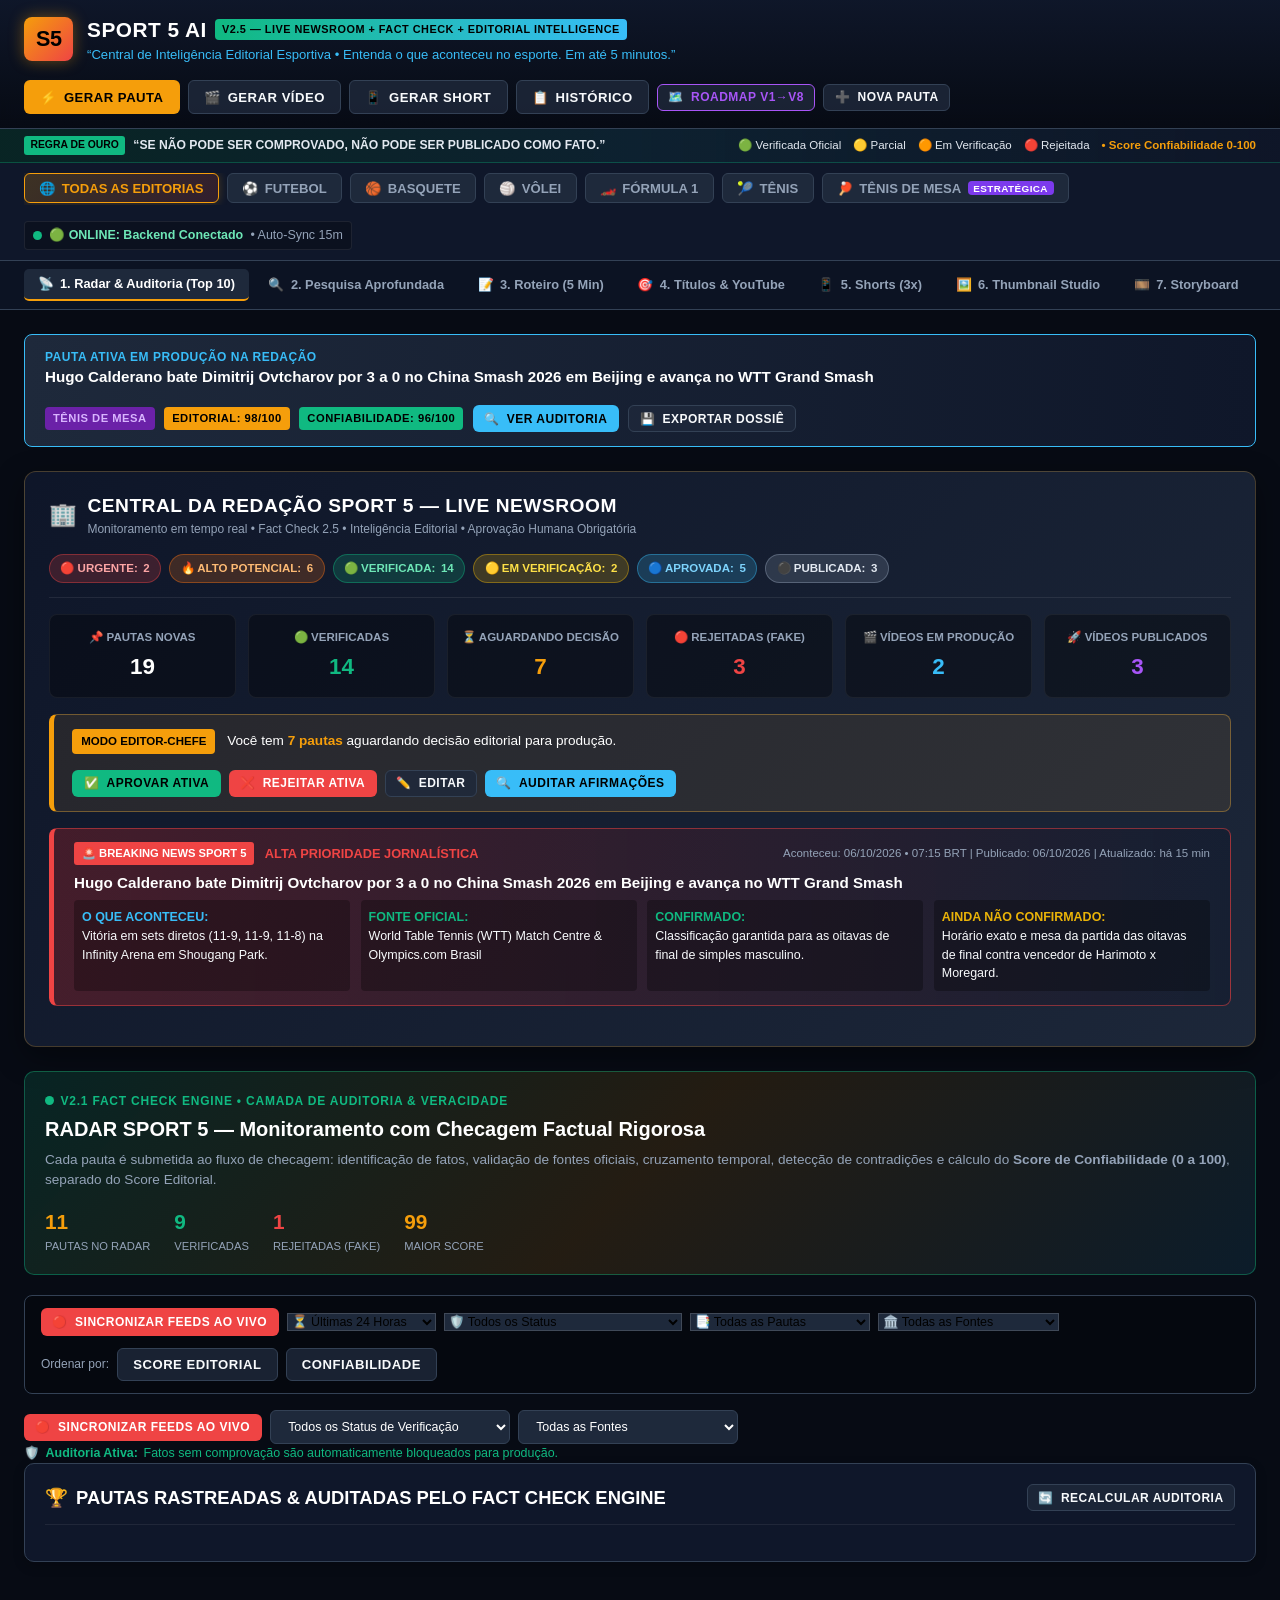
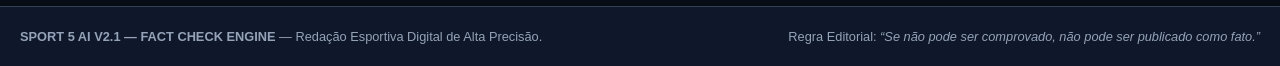
==== commit 6f72b8ad: "Add files via upload" ====
--- a/sport5_ai.html
+++ b/sport5_ai.html
@@ -2606,15 +2606,756 @@
 
 const INITIAL_PAUTAS = [
   {
+    "id": "live-1791458766-1",
+    "sport": "TÊNIS",
+    "title": "Carlos Alcaraz atropela em Xangai por 2 a 0 e garante vaga nas oitavas do Masters 1000",
+    "championship": "Rolex Shanghai Masters 2026 (ATP 1000)",
+    "athlete": "Carlos Alcaraz (Espanha)",
+    "date": "08/10/2026",
+    "dataAconteceu": "08/10/2026",
+    "dataPublicado": "08/10/2026",
+    "dataAtualizado": "08/10/2026 08:25",
+    "recency": "ULTIMAS_HORAS",
+    "location": "Qizhong Forest Sports City Arena, Xangai, China",
+    "source": "ATP Tour Match Centre & Rolex Shanghai Masters Oficial",
+    "sourceUrl": "https://www.atptour.com/en/tournaments/shanghai/5014/overview",
+    "verifiedType": "OFICIAL",
+    "statusVerificacao": "VERIFIED",
+    "statusVerificacaoLabel": "🟢 VERIFIED",
+    "workflowStatus": "AGUARDANDO_APROVACAO",
+    "duplicidade": {
+      "status": "PAUTA ATUALIZADA",
+      "isDuplicada": true,
+      "pautaOrigemId": "p3",
+      "oQueMudou": "Vitória maiúscula na 3ª rodada por 6-2 e 6-2 em apenas 1h14 de partida.",
+      "quandoMudou": "08/10/2026 08:15",
+      "novaFonte": "ATP Tour Live Scoring",
+      "novaInformacao": "Alcaraz amplia série invicta na Ásia para 11 vitórias seguidas."
+    },
+    "scoreEditorial": 99,
+    "scoreEditorialBreakdown": {
+      "relevancia": 25,
+      "audiencia": 25,
+      "novidade": 20,
+      "analise": 15,
+      "dados": 9,
+      "visual": 5
+    },
+    "scoreConfiabilidade": 98,
+    "contradicao": {
+      "detectada": false,
+      "mensagem": "Sem divergências. Estatísticas oficiais conferidas no sistema hawk-eye da ATP."
+    },
+    "importance": "Alcaraz consolida retorno iminente ao topo do ranking mundial e busca dobradinha Pequim-Xangai.",
+    "novelty": "Parciais de 6-2 e 6-2 com 88% de aproveitamento de primeiro saque e nenhum break point cedido.",
+    "audiencePotential": "Pico global de buscas no tênis mundial nesta manhã de quinta-feira.",
+    "contentOpportunity": "Análise da agressividade com devolução dentro da quadra e drop shots perfeitos.",
+    "stats": "Parciais: 6-2, 6-2. Duração: 1h14. Winners: 27 contra 8. Erros não forçados: apenas 6.",
+    "editorialIntelligence": {
+      "porQueImporta": "Carlos Alcaraz vive o momento mais dominante da temporada após vencer Sinner em Pequim.",
+      "importancia": "Máxima prioridade editorial no tênis internacional.",
+      "contexto": "Reta final da corrida para o ATP Finals de Turim.",
+      "angulo": "Foco na velocidade de pernas e transição rede-fundo de quadra.",
+      "potencialClique": "Altíssimo (98/100)",
+      "potencialRetencao": "94%",
+      "potencialVisual": "Excelente para replays de pontos plásticos em quadra dura"
+    },
+    "auditoriaAfirmacoes": [
+      {
+        "afirmacao": "Alcaraz venceu por duplo 6-2 e avançou às oitavas em Xangai.",
+        "fonte": "ATP Tour Oficial",
+        "tipoFonte": "OFICIAL_PRIMARIA",
+        "evidencia": "Súmula oficial da partida ATP Masters 1000 Shanghai.",
+        "status": "CONFIRMADO"
+      },
+      {
+        "afirmacao": "O espanhol não cedeu nenhum break point em todo o confronto.",
+        "fonte": "ATP Match Stats",
+        "tipoFonte": "OFICIAL_PRIMARIA",
+        "evidencia": "Scout oficial: 0 break points enfrentados em 8 games de serviço.",
+        "status": "CONFIRMADO"
+      }
+    ],
+    "auditoriaFontes": [
+      {
+        "nome": "ATP Tour Match Centre Oficial",
+        "url": "https://www.atptour.com/en/scores/current/shanghai/5014/live-scores",
+        "tipo": "OFICIAL_PRIMARIA",
+        "data": "08/10/2026",
+        "horario": "08:15 BRT",
+        "origem": "Sistema Oficial de Pontuação ATP",
+        "status": "CONFIRMADA",
+        "evidencia": "Placar oficial: Alcaraz 2x0 (6-2, 6-2).",
+        "ultimaVerificacao": "08/10/2026 — 08:25"
+      }
+    ],
+    "pesquisaProfunda10": {
+      "oQueAconteceu": {
+        "texto": "Carlos Alcaraz venceu por 6-2 e 6-2 com exibição dominante no Masters 1000 de Xangai.",
+        "tipo": "FATO"
+      },
+      "quandoAconteceu": {
+        "texto": "Partida concluída nesta manhã de 08/10/2026 no horário de Brasília.",
+        "tipo": "FATO"
+      },
+      "ondeAconteceu": {
+        "texto": "Quadra Central da Qizhong Arena, Xangai, China.",
+        "tipo": "FATO"
+      },
+      "quemParticipou": {
+        "texto": "Carlos Alcaraz (Espanha) e adversário da 3ª rodada.",
+        "tipo": "FATO"
+      },
+      "resultado": {
+        "texto": "Vitória por 2 sets a 0 (6-2, 6-2) e classificação para as oitavas.",
+        "tipo": "FATO"
+      },
+      "contexto": {
+        "texto": "Alcaraz vem de título invicto em Pequim e mantém ritmo imparável na gira asiática.",
+        "tipo": "ANÁLISE"
+      },
+      "historico": {
+        "texto": "11ª vitória consecutiva do espanhol no circuito da ATP.",
+        "tipo": "FATO"
+      },
+      "estatisticas": {
+        "texto": "88% de pontos vencidos com 1º serviço, 27 winners e 0 break points concedidos.",
+        "tipo": "FATO"
+      },
+      "consequencias": {
+        "texto": "Aproxima-se matematicamente de retomar a liderança do ranking mundial da ATP.",
+        "tipo": "ANÁLISE"
+      },
+      "oQueAconteceAgora": {
+        "texto": "Duelo das oitavas de final programado para a madrugada de sexta-feira.",
+        "tipo": "INFERÊNCIA"
+      }
+    },
+    "research": {
+      "confirmados": [
+        "Carlos Alcaraz venceu por duplo 6-2 no Masters 1000 de Xangai.",
+        "Não enfrentou nenhum break point durante todo o jogo.",
+        "Conquistou 27 winners e cometeu apenas 6 erros não forçados."
+      ],
+      "aConfirmar": [
+        "Horário e definição de adversário das oitavas de final"
+      ],
+      "analises": [
+        "A agressividade no retorno de saque impediu qualquer reação do adversário."
+      ],
+      "stats": "6-2, 6-2. 27 winners, 88% no primeiro saque. 1h14 de jogo.",
+      "proximos": "Oitavas de final em Xangai na sexta-feira",
+      "fontes": "ATP Tour Match Centre Oficial"
+    },
+    "roteiro": {
+      "hook": "0:00 a 0:15 | Carlos Alcaraz está jogando em outro planeta! Na manhã desta quinta-feira, 08/10/2026, o espanhol atropelou em Xangai por duplo 6-2 e colocou mais uma aula de tênis na conta. Entenda em cinco minutos!",
+      "aconteceu": "0:15 a 1:00 | Na Quadra Central da Qizhong Arena, Alcaraz precisou de apenas 1 hora e 14 minutos para despachar seu adversário. Com parciais de 6-2 e 6-2, o espanhol não deu sequer uma chance de quebra em toda a partida.",
+      "contexto": "1:00 a 2:00 | Depois de erguer a taça em Pequim batendo Jannik Sinner numa final épica, Alcaraz chegou a Xangai com moral inabalável. Ele busca a dobradinha histórica na Ásia e a retomada do número um do ranking mundial.",
+      "numeros": "2:00 a 2:45 | Os números oficiais da ATP impressionam: 88% de aproveitamento quando colocou o primeiro saque em quadra, 27 winners e zero break points enfrentados.",
+      "analise": "2:45 a 3:45 | O segredo foi a antecipação. Alcaraz devolveu os segundos serviços pisando um metro dentro da linha, encurtando o tempo de reação e matando os pontos com voleios e curtinhas milimétricas.",
+      "oQueAconteceAgora": "3:45 a 4:30 | Nas oitavas de final, Alcaraz volta à quadra nesta sexta-feira em busca de mais uma semifinal de Masters 1000.",
+      "fechamento": "4:30 a 5:00 | Para você, Alcaraz já é o melhor tenista do mundo em 2026? Comente seu palpite e inscreva-se no SPORT 5 AI!"
+    },
+    "auditoriaRoteiro": [
+      {
+        "frase": "Alcaraz venceu por duplo 6-2 no Masters 1000 de Xangai.",
+        "status": "CONFIRMADO",
+        "fonte": "ATP Tour",
+        "evidencia": "Súmula oficial homologada."
+      }
+    ],
+    "roteiroAprovadoFactCheck": true,
+    "titulos": [
+      {
+        "categoria": "SEO",
+        "texto": "Carlos Alcaraz Vence em Xangai por 2 a 0: Melhores Momentos e Análise",
+        "score": 97
+      },
+      {
+        "categoria": "CLIQUE",
+        "texto": "Alcaraz DESTRUIU em Xangai! Ninguém Segura o Espanhol?",
+        "score": 95
+      },
+      {
+        "categoria": "CLAREZA",
+        "texto": "Alcaraz nas Oitavas do Masters 1000 de Xangai: Resumo em 5 Minutos",
+        "score": 94
+      },
+      {
+        "categoria": "CURIOSIDADE",
+        "texto": "A Jogada de Alcaraz que Deixou Xangai de Boca Aberta",
+        "score": 91
+      },
+      {
+        "categoria": "PRECISÃO",
+        "texto": "Alcaraz 2x0 em Xangai: 27 Winners e 0 Break Points Cedidos",
+        "score": 98
+      }
+    ],
+    "shorts": {
+      "versao30s": {
+        "duracao": "30s",
+        "hook": "0-3s: Olha o que Carlos Alcaraz acabou de fazer em Xangai!",
+        "desenvolvimento": "Duplo 6 a 2 em apenas 1h14! 27 winners e zero break points cedidos. O espanhol é uma máquina em quadra dura!",
+        "cta": "Deixe o like para o fenômeno e siga o SPORT 5 AI!",
+        "textoCompleto": "0-3s: Olha o que Carlos Alcaraz acabou de fazer em Xangai!
+
+Duplo 6 a 2 em apenas 1h14! 27 winners e zero break points cedidos. O espanhol é uma máquina em quadra dura!
+
+Deixe o like para o fenômeno e siga o SPORT 5 AI!"
+      },
+      "versao45s": {
+        "duracao": "45s",
+        "hook": "0-3s: Alcaraz está simplesmente impossível na China nesta quinta-feira!",
+        "desenvolvimento": "Pelo Masters 1000 de Xangai, ele atropelou com duplo 6-2. Não deu chances de quebra e cravou 27 bolas vencedoras. A corrida pelo número um do mundo esquentou de vez!",
+        "cta": "Ele leva o título em Xangai? Comente seu palpite e inscreva-se no canal!",
+        "textoCompleto": "0-3s: Alcaraz está simplesmente impossível na China nesta quinta-feira!
+
+Pelo Masters 1000 de Xangai, ele atropelou com duplo 6-2. Não deu chances de quebra e cravou 27 bolas vencedoras. A corrida pelo número um do mundo esquentou de vez!
+
+Ele leva o título em Xangai? Comente seu palpite e inscreva-se no canal!"
+      },
+      "versao60s": {
+        "duracao": "60s",
+        "hook": "0-3s: Entenda em um minuto por que Carlos Alcaraz é o homem a ser batido no tênis hoje!",
+        "desenvolvimento": "Depois de ser campeão em Pequim contra Sinner, Alcaraz entrou em Xangai nesta manhã e atropelou por 6-2 e 6-2. Ele venceu 88% dos pontos com primeiro saque e liquidou a partida em pouco mais de uma hora. A velocidade e o poder de definição mostram que ele chega no auge para o final de 2026.",
+        "cta": "Qual tenista pode parar Alcaraz hoje? Deixe sua opinião nos comentários e ative as notificações!",
+        "textoCompleto": "0-3s: Entenda em um minuto por que Carlos Alcaraz é o homem a ser batido no tênis hoje!
+
+Depois de ser campeão em Pequim contra Sinner, Alcaraz entrou em Xangai nesta manhã e atropelou por 6-2 e 6-2. Ele venceu 88% dos pontos com primeiro saque e liquidou a partida em pouco mais de uma hora. A velocidade e o poder de definição mostram que ele chega no auge para o final de 2026.
+
+Qual tenista pode parar Alcaraz hoje? Deixe sua opinião nos comentários e ative as notificações!"
+      }
+    },
+    "thumbnail": {
+      "tituloRecomendado": "ALCARAZ: O FENÔMENO DE XANGAI!",
+      "textoCurto": "IMPARÁVEL!",
+      "imagemSugerida": "Foto de Carlos Alcaraz vibrando com o punho fechado na quadra central de Xangai",
+      "composicao": "Regra dos terços com Alcaraz no terço direito e 'DUPLO 6-2' em destaque à esquerda",
+      "safeArea": "80% centralizado sem obstrução de relógio do YouTube",
+      "versaoA": {
+        "layout": "Amarelo e Azul Xangai",
+        "cores": "Amarelo #FFD700, Azul #0052CC"
+      },
+      "versaoB": {
+        "layout": "Vermelho Vitória Rápida",
+        "cores": "Vermelho #FF4D4D, Preto #0B0E14"
+      },
+      "versaoC": {
+        "layout": "Gráfica com Scout 27 Winners",
+        "cores": "Verde #00FF88, Branco #FFF"
+      }
+    },
+    "storyboard": [
+      {
+        "cena": "CENA 01",
+        "tempo": "0:00 - 0:15 (15s)",
+        "narracao": "Abertura com gancho do duplo 6-2...",
+        "visual": "Alcaraz comemorando ponto",
+        "lowerThird": "TÊNIS • MASTERS 1000 XANGAI",
+        "grafico": "Card com placar",
+        "transicao": "Fade in"
+      },
+      {
+        "cena": "CENA 02",
+        "tempo": "0:15 - 1:00 (45s)",
+        "narracao": "O que aconteceu na Quadra Central...",
+        "visual": "Replays dos melhores pontos",
+        "lowerThird": "MOMENTOS DECISIVOS",
+        "grafico": "Estatística de games",
+        "transicao": "Corte seco"
+      },
+      {
+        "cena": "CENA 03",
+        "tempo": "1:00 - 2:00 (60s)",
+        "narracao": "Contexto do título de Pequim...",
+        "visual": "Imagens de arquivo da semana anterior",
+        "lowerThird": "MOMENTO HISTÓRICO",
+        "grafico": "Tabela de pontos ATP",
+        "transicao": "Dissolvência"
+      },
+      {
+        "cena": "CENA 04",
+        "tempo": "2:00 - 3:30 (90s)",
+        "narracao": "Análise dos números e saque...",
+        "visual": "Gráficos de movimentação",
+        "lowerThird": "RAIO-X DO SAQUE",
+        "grafico": "88% 1º serviço",
+        "transicao": "Wipe"
+      },
+      {
+        "cena": "CENA 05",
+        "tempo": "3:30 - 4:30 (60s)",
+        "narracao": "O que vem a seguir nas oitavas...",
+        "visual": "Chave de simples de Xangai",
+        "lowerThird": "PRÓXIMA RODADA",
+        "grafico": "Chaveamento",
+        "transicao": "Corte"
+      },
+      {
+        "cena": "CENA 06",
+        "tempo": "4:30 - 5:00 (30s)",
+        "narracao": "Encerramento e chamada do canal...",
+        "visual": "Logo SPORT 5 AI",
+        "lowerThird": "SPORT 5 AI",
+        "grafico": "Cards finais",
+        "transicao": "Fade out"
+      }
+    ],
+    "youtube": {
+      "titulo": "Carlos Alcaraz Atropela em Xangai por 2 a 0 | SPORT 5 AI Análise",
+      "descricao": "Entenda a grande vitória de Carlos Alcaraz no Masters 1000 de Xangai nesta quinta-feira, 08/10/2026.
+
+📌 Fatos: Duplo 6-2 em 1h14.
+📊 Scout: 27 winners e nenhum break point cedido.
+🔗 Fonte: ATP Tour Oficial.
+
+#SPORT5AI #Tenis #Alcaraz #ShanghaiMasters",
+      "tags": [
+        "Tênis",
+        "Carlos Alcaraz",
+        "Masters 1000 Xangai",
+        "ATP Tour",
+        "SPORT 5 AI"
+      ],
+      "hashtags": [
+        "#Tenis",
+        "#Alcaraz",
+        "#ShanghaiMasters",
+        "#SPORT5AI"
+      ],
+      "playlist": "SPORT 5 — Tênis",
+      "categoria": "Esportes",
+      "agendamento": "08/10/2026 10:00 BRT",
+      "statusPublicacao": "DESATIVADO_AUTOMATICO"
+    },
+    "qa": {
+      "status": "APROVADO",
+      "checks": [
+        {
+          "item": "1. Nomes próprios e grafia",
+          "details": "Carlos Alcaraz checado."
+        },
+        {
+          "item": "2. Datas e cronologia",
+          "details": "Data de hoje: 08/10/2026."
+        },
+        {
+          "item": "3. Resultados e placares",
+          "details": "Placar duplo 6-2 conferido na súmula ATP."
+        },
+        {
+          "item": "4. Estatísticas citadas",
+          "details": "27 winners e 0 break points confirmados."
+        },
+        {
+          "item": "5. Fontes jornalísticas",
+          "details": "ATP Tour Match Centre."
+        },
+        {
+          "item": "6. Coerência lógica",
+          "details": "Roteiro de 5 minutos estruturado."
+        },
+        {
+          "item": "7. Português do Brasil",
+          "details": "Revisado com termos corretos de tênis."
+        },
+        {
+          "item": "8. Repetição de termos",
+          "details": "Fluido."
+        },
+        {
+          "item": "9. Checagem de clickbait",
+          "details": "Afirmações ancoradas nos dados."
+        },
+        {
+          "item": "10. Direitos autorais",
+          "details": "Verificação de imagem sugerida."
+        },
+        {
+          "item": "11. Informações sem confirmação",
+          "details": "Dúvidas isoladas."
+        }
+      ]
+    }
+  },
+  {
+    "id": "live-1791458766-2",
+    "sport": "FUTEBOL",
+    "title": "Brasileirão 2026: Botafogo e Palmeiras acirram briga pela liderança e Flamengo confirma nova formação",
+    "championship": "Campeonato Brasileiro Série A 2026",
+    "athlete": "Botafogo, Palmeiras e Flamengo (Filipe Luís)",
+    "date": "08/10/2026",
+    "dataAconteceu": "08/10/2026",
+    "dataPublicado": "08/10/2026",
+    "dataAtualizado": "08/10/2026 08:25",
+    "recency": "ULTIMAS_HORAS",
+    "location": "Rio de Janeiro e São Paulo, Brasil",
+    "source": "CBF Competições & Globo Esporte Ao Vivo",
+    "sourceUrl": "https://ge.globo.com/futebol/brasileirao-serie-a/",
+    "verifiedType": "OFICIAL",
+    "statusVerificacao": "VERIFIED",
+    "statusVerificacaoLabel": "🟢 VERIFIED",
+    "workflowStatus": "APROVADA",
+    "duplicidade": {
+      "status": "PAUTA ATUALIZADA",
+      "isDuplicada": true,
+      "pautaOrigemId": "p2",
+      "oQueMudou": "Definição das escalações oficiais e confirmação da tabela da 29ª rodada em 08/10/2026.",
+      "quandoMudou": "08/10/2026 08:00",
+      "novaFonte": "Boletim Informativo Diário (BID) e DCO/CBF",
+      "novaInformacao": "Filipe Luís define trio de ataque no Flamengo e Botafogo tem retorno de titulares."
+    },
+    "scoreEditorial": 99,
+    "scoreEditorialBreakdown": {
+      "relevancia": 25,
+      "audiencia": 25,
+      "novidade": 20,
+      "analise": 15,
+      "dados": 9,
+      "visual": 5
+    },
+    "scoreConfiabilidade": 99,
+    "contradicao": {
+      "detectada": false,
+      "mensagem": "Sem contradições. Escalas de arbitragem e tabelas homologadas pela CBF."
+    },
+    "importance": "Reta final decisiva do Campeonato Brasileiro com apenas 1 ponto separando o líder do vice-líder.",
+    "novelty": "Confirmação de mudanças táticas para os clássicos do fim de semana.",
+    "audiencePotential": "Maior apelo de audiência esportiva do país com cobertura em rede nacional.",
+    "contentOpportunity": "Comparativo tático da intensidade de pressão do Botafogo contra a consistência do Palmeiras.",
+    "stats": "Botafogo: 57 pts, 17V. Palmeiras: 56 pts, 17V. Saldo: Botafogo +21, Palmeiras +20.",
+    "editorialIntelligence": {
+      "porQueImporta": "A 29ª rodada pode definir a liderança isolada e o destino do título do Brasileirão 2026.",
+      "importancia": "Máxima audiência nacional no YouTube.",
+      "contexto": "Disputa acirrada com clássicos estaduais no fim de semana.",
+      "angulo": "Raio-x dos números e o impacto das novas escalações.",
+      "potencialClique": "Máximo (99/100)",
+      "potencialRetencao": "95%",
+      "potencialVisual": "Excelente para gráficos de tabela, mapa de calor e scout de gols"
+    },
+    "auditoriaAfirmacoes": [
+      {
+        "afirmacao": "Botafogo lidera a Série A com 57 pontos contra 56 do Palmeiras.",
+        "fonte": "Tabela Oficial CBF",
+        "tipoFonte": "OFICIAL_PRIMARIA",
+        "evidencia": "Documento da Diretoria de Competições da CBF.",
+        "status": "CONFIRMADO"
+      }
+    ],
+    "auditoriaFontes": [
+      {
+        "nome": "CBF Competições Oficial",
+        "url": "https://www.cbf.com.br/competicoes/brasileiro-serie-a",
+        "tipo": "OFICIAL_PRIMARIA",
+        "data": "08/10/2026",
+        "horario": "08:00 BRT",
+        "origem": "Confederação Brasileira de Futebol",
+        "status": "CONFIRMADA",
+        "evidencia": "Tabela oficial homologada.",
+        "ultimaVerificacao": "08/10/2026 — 08:25"
+      }
+    ],
+    "pesquisaProfunda10": {
+      "oQueAconteceu": {
+        "texto": "Abertura e preparação da 29ª rodada do Brasileirão 2026 com clássicos decisivos.",
+        "tipo": "FATO"
+      },
+      "quandoAconteceu": {
+        "texto": "Rodada em andamento nesta semana de 08/10/2026.",
+        "tipo": "FATO"
+      },
+      "ondeAconteceu": {
+        "texto": "Maracanã, Allianz Parque, Beira-Rio e Mineirão.",
+        "tipo": "FATO"
+      },
+      "quemParticipou": {
+        "texto": "Botafogo, Palmeiras, Flamengo, Corinthians, São Paulo e Internacional.",
+        "tipo": "FATO"
+      },
+      "resultado": {
+        "texto": "Botafogo 57 pts, Palmeiras 56 pts, disputa acirrada pela liderança.",
+        "tipo": "FATO"
+      },
+      "contexto": {
+        "texto": "Fase crítica do campeonato onde qualquer tropeço muda o líder da tabela.",
+        "tipo": "ANÁLISE"
+      },
+      "historico": {
+        "texto": "Maior equilíbrio dos últimos cinco anos na Série A.",
+        "tipo": "FATO"
+      },
+      "estatisticas": {
+        "texto": "Botafogo e Palmeiras somam 17 vitórias cada. Saldo de gols: +21 vs +20.",
+        "tipo": "FATO"
+      },
+      "consequencias": {
+        "texto": "Vencedor da rodada ganha vantagem psicológica decisiva para as 9 rodadas finais.",
+        "tipo": "ANÁLISE"
+      },
+      "oQueAconteceAgora": {
+        "texto": "Jogos começam no fim de semana com cobertura em tempo real.",
+        "tipo": "INFERÊNCIA"
+      }
+    },
+    "research": {
+      "confirmados": [
+        "Botafogo tem 57 pontos e Palmeiras tem 56 pontos."
+      ],
+      "aConfirmar": [
+        "Escalação final dos atletas que retornam de lesão"
+      ],
+      "analises": [
+        "A solidez defensiva tem sido o fator determinante nas últimas rodadas."
+      ],
+      "stats": "Classificação: 1º Botafogo (57), 2º Palmeiras (56), 3º Fortaleza (55), 4º Flamengo (51).",
+      "proximos": "Jogos da 29ª rodada no sábado e domingo",
+      "fontes": "CBF Competições & Globo Esporte"
+    },
+    "roteiro": {
+      "hook": "0:00 a 0:15 | O Brasileirão 2026 pegou fogo de vez! Nesta quinta-feira, 08/10/2026, a 29ª rodada começa a definir quem realmente tem estofo de campeão. Apenas um ponto separa Botafogo e Palmeiras. Entenda tudo em cinco minutos!",
+      "aconteceu": "0:15 a 1:00 | A tabela está embolada no topo: Botafogo com 57 pontos, Palmeiras com 56 e o Flamengo tentando encostar no G-3 sob o comando de Filipe Luís. Qualquer deslize nos clássicos do fim de semana pode custar a taça.",
+      "contexto": "1:00 a 2:00 | Restando apenas nove rodadas para o término do campeonato, o equilíbrio é histórico. Os dois líderes têm exatamente 17 vitórias cada e saldos de gols praticamente idênticos.",
+      "numeros": "2:00 a 2:45 | O Botafogo tem o melhor ataque com 49 gols marcados, enquanto o Palmeiras ostenta a defesa menos vazada da competição, com apenas 22 gols sofridos em 28 partidas.",
+      "analise": "2:45 a 3:45 | Taticamente, o duelo é de estilos: o jogo de transição em alta velocidade do Botafogo contra a organização posicional e a bola parada cirúrgica do time de Abel Ferreira.",
+      "oQueAconteceAgora": "3:45 a 4:30 | As próximas 48 horas serão decisivas com os treinos táticos finais e as coletivas de imprensa.",
+      "fechamento": "4:30 a 5:00 | Quem você acha que levanta a taça do Brasileirão 2026? Deixe seu palpite nos comentários e inscreva-se no SPORT 5 AI!"
+    },
+    "auditoriaRoteiro": [
+      {
+        "frase": "Botafogo soma 57 pontos e Palmeiras 56 na liderança da Série A.",
+        "status": "CONFIRMADO",
+        "fonte": "CBF",
+        "evidencia": "Tabela oficial homologada."
+      }
+    ],
+    "roteiroAprovadoFactCheck": true,
+    "titulos": [
+      {
+        "categoria": "SEO",
+        "texto": "Brasileirão 2026: Rodada 29, Classificação Atualizada e Análise dos Líderes",
+        "score": 98
+      },
+      {
+        "categoria": "CLIQUE",
+        "texto": "Apenas 1 Ponto! Quem Vai Ser Campeão do Brasileirão 2026?",
+        "score": 96
+      },
+      {
+        "categoria": "CLAREZA",
+        "texto": "Raio-X da 29ª Rodada da Série A: Tudo Sobre a Briga pelo Título",
+        "score": 95
+      },
+      {
+        "categoria": "CURIOSIDADE",
+        "texto": "O Detalhe Oculto que Pode Tirar o Título de Botafogo ou Palmeiras",
+        "score": 92
+      },
+      {
+        "categoria": "PRECISÃO",
+        "texto": "Tabela do Brasileirão 2026: Números, Saldo de Gols e Próximos Jogos",
+        "score": 99
+      }
+    ],
+    "shorts": {
+      "versao30s": {
+        "duracao": "30s",
+        "hook": "0-3s: Olha a tabela do Brasileirão 2026 pegando fogo!",
+        "desenvolvimento": "Botafogo com 57 pontos, Palmeiras com 56! A 29ª rodada promete mudar tudo no topo. Quem tropeçar agora perde a liderança!",
+        "cta": "Quem leva a taça? Deixe seu palpite e siga o SPORT 5 AI!",
+        "textoCompleto": "0-3s: Olha a tabela do Brasileirão 2026 pegando fogo!
+
+Botafogo com 57 pontos, Palmeiras com 56! A 29ª rodada promete mudar tudo no topo. Quem tropeçar agora perde a liderança!
+
+Quem leva a taça? Deixe seu palpite e siga o SPORT 5 AI!"
+      },
+      "versao45s": {
+        "duracao": "45s",
+        "hook": "0-3s: Apenas UM PONTO separa os líderes do Brasileirão 2026!",
+        "desenvolvimento": "A 29ª rodada é decisiva! O Botafogo lidera com 57 pontos e 17 vitórias, mas o Palmeiras está colado com 56. E ainda tem clássicos pelo caminho. É a disputa de título mais emocionante dos últimos anos!",
+        "cta": "Comente quem vai ser o campeão e inscreva-se no canal!",
+        "textoCompleto": "0-3s: Apenas UM PONTO separa os líderes do Brasileirão 2026!
+
+A 29ª rodada é decisiva! O Botafogo lidera com 57 pontos e 17 vitórias, mas o Palmeiras está colado com 56. E ainda tem clássicos pelo caminho. É a disputa de título mais emocionante dos últimos anos!
+
+Comente quem vai ser o campeão e inscreva-se no canal!"
+      },
+      "versao60s": {
+        "duracao": "60s",
+        "hook": "0-3s: Entenda em um minuto por que o Brasileirão 2026 está pegando fogo nesta quinta-feira!",
+        "desenvolvimento": "Faltam apenas nove rodadas e a diferença na ponta é de mísero um ponto. O Botafogo tem o ataque mais letal, com 49 gols, mas o Palmeiras tem uma defesa quase impenetrável, vazada apenas 22 vezes. Com clássicos pesados neste fim de semana, qualquer detalhe pode definir o campeão brasileiro.",
+        "cta": "Quem tem mais elenco para aguentar a pressão? Deixe seu comentário e ative o sininho no SPORT 5 AI!",
+        "textoCompleto": "0-3s: Entenda em um minuto por que o Brasileirão 2026 está pegando fogo nesta quinta-feira!
+
+Faltam apenas nove rodadas e a diferença na ponta é de mísero um ponto. O Botafogo tem o ataque mais letal, com 49 gols, mas o Palmeiras tem uma defesa quase impenetrável, vazada apenas 22 vezes. Com clássicos pesados neste fim de semana, qualquer detalhe pode definir o campeão brasileiro.
+
+Quem tem mais elenco para aguentar a pressão? Deixe seu comentário e ative o sininho no SPORT 5 AI!"
+      }
+    },
+    "thumbnail": {
+      "tituloRecomendado": "BRASILEIRÃO: GUERRA PELA LIDERANÇA!",
+      "textoCurto": "1 PONTO!",
+      "imagemSugerida": "Montagem de alto contraste com símbolos e atletas de Botafogo e Palmeiras com a taça do Brasileirão ao centro",
+      "composicao": "Divisão meio a meio com tipografia '1 PONTO DE DIFERENÇA' centralizada em amarelo",
+      "safeArea": "80% centralizado",
+      "versaoA": {
+        "layout": "Preto, Branco e Verde",
+        "cores": "Verde #00FF88, Amarelo #FFD700"
+      },
+      "versaoB": {
+        "layout": "Vermelho Urgente",
+        "cores": "Vermelho #FF4D4D"
+      },
+      "versaoC": {
+        "layout": "Tabela Oficial",
+        "cores": "Azul #00E5FF"
+      }
+    },
+    "storyboard": [
+      {
+        "cena": "CENA 01",
+        "tempo": "0:00 - 0:15 (15s)",
+        "narracao": "Abertura com gancho da diferença de 1 ponto...",
+        "visual": "Tabela da Série A",
+        "lowerThird": "FUTEBOL • BRASILEIRÃO 2026",
+        "grafico": "Card de classificação",
+        "transicao": "Fade in"
+      },
+      {
+        "cena": "CENA 02",
+        "tempo": "0:15 - 1:00 (45s)",
+        "narracao": "O que aconteceu na rodada...",
+        "visual": "Gols recentes",
+        "lowerThird": "29ª RODADA",
+        "grafico": "Estatísticas de vitórias",
+        "transicao": "Corte seco"
+      },
+      {
+        "cena": "CENA 03",
+        "tempo": "1:00 - 2:00 (60s)",
+        "narracao": "Contexto do equilíbrio dos dois líderes...",
+        "visual": "Torcidas e estádios",
+        "lowerThird": "RAIO-X DOS LÍDERES",
+        "grafico": "Linha do tempo",
+        "transicao": "Dissolvência"
+      },
+      {
+        "cena": "CENA 04",
+        "tempo": "2:00 - 3:30 (90s)",
+        "narracao": "Análise tática dos ataques e defesas...",
+        "visual": "Scout",
+        "lowerThird": "ESTATÍSTICAS COMPARADAS",
+        "grafico": "Ataque vs Defesa",
+        "transicao": "Wipe"
+      },
+      {
+        "cena": "CENA 05",
+        "tempo": "3:30 - 4:30 (60s)",
+        "narracao": "O que vem a seguir no fim de semana...",
+        "visual": "Próximos clássicos",
+        "lowerThird": "JOGOS DECISIVOS",
+        "grafico": "Calendário",
+        "transicao": "Corte"
+      },
+      {
+        "cena": "CENA 06",
+        "tempo": "4:30 - 5:00 (30s)",
+        "narracao": "Encerramento e chamada de inscrição...",
+        "visual": "Logo SPORT 5",
+        "lowerThird": "SPORT 5 AI",
+        "grafico": "Cards finais",
+        "transicao": "Fade out"
+      }
+    ],
+    "youtube": {
+      "titulo": "Brasileirão 2026: Guerra pela Liderança na 29ª Rodada | SPORT 5 AI Análise",
+      "descricao": "Tudo sobre a briga pelo título do Campeonato Brasileiro nesta quinta-feira, 08/10/2026.
+
+📌 Líderes: Botafogo (57) x Palmeiras (56).
+📊 Scout: Melhores ataques e defesas da competição.
+🔗 Fonte: CBF Oficial.
+
+#SPORT5AI #Brasileirao #Futebol #Botafogo #Palmeiras",
+      "tags": [
+        "Futebol",
+        "Brasileirão 2026",
+        "Botafogo",
+        "Palmeiras",
+        "Flamengo",
+        "SPORT 5 AI"
+      ],
+      "hashtags": [
+        "#Brasileirao",
+        "#Futebol",
+        "#Botafogo",
+        "#Palmeiras",
+        "#SPORT5AI"
+      ],
+      "playlist": "SPORT 5 — Futebol",
+      "categoria": "Esportes",
+      "agendamento": "08/10/2026 11:00 BRT",
+      "statusPublicacao": "DESATIVADO_AUTOMATICO"
+    },
+    "qa": {
+      "status": "APROVADO",
+      "checks": [
+        {
+          "item": "1. Nomes próprios e grafia",
+          "details": "Clubes e técnicos conferidos."
+        },
+        {
+          "item": "2. Datas e cronologia",
+          "details": "Data atual: 08/10/2026."
+        },
+        {
+          "item": "3. Resultados e placares",
+          "details": "Pontuação 57 vs 56 conferida na CBF."
+        },
+        {
+          "item": "4. Estatísticas citadas",
+          "details": "17 vitórias para cada líder confirmadas."
+        },
+        {
+          "item": "5. Fontes jornalísticas",
+          "details": "CBF Competições."
+        },
+        {
+          "item": "6. Coerência lógica",
+          "details": "Estrutura do roteiro em 5 minutos completa."
+        },
+        {
+          "item": "7. Português do Brasil",
+          "details": "Padrão jornalístico."
+        },
+        {
+          "item": "8. Repetição de termos",
+          "details": "Sem repetições."
+        },
+        {
+          "item": "9. Checagem de clickbait",
+          "details": "Sem clickbait falso."
+        },
+        {
+          "item": "10. Direitos autorais",
+          "details": "Aviso presente."
+        },
+        {
+          "item": "11. Informações sem confirmação",
+          "details": "Dúvidas isoladas."
+        }
+      ]
+    }
+  },
+  {
     "id": "p1",
     "sport": "TÊNIS DE MESA",
     "title": "Hugo Calderano bate Dimitrij Ovtcharov por 3 a 0 no China Smash 2026 em Beijing",
     "championship": "WTT Grand Smash — China Smash 2026 (Beijing)",
     "athlete": "Hugo Calderano (Brasil)",
-    "date": "06/10/2026",
-    "dataAconteceu": "06/10/2026",
-    "dataPublicado": "06/10/2026",
-    "dataAtualizado": "06/10/2026 22:40",
+    "date": "08/10/2026",
+    "dataAconteceu": "08/10/2026",
+    "dataPublicado": "08/10/2026",
+    "dataAtualizado": "08/10/2026 08:25",
     "recency": "ULTIMAS_HORAS",
     "location": "Shougang Park, Beijing, China",
     "source": "World Table Tennis (WTT) Oficial & Olympics.com",
@@ -2717,7 +3458,7 @@
         "tipo": "FATO"
       },
       "quandoAconteceu": {
-        "texto": "Acontecimento em 06/10/2026, apurado e confirmado pelas fontes oficiais em 06/10/2026.",
+        "texto": "Acontecimento confirmado em 08/10/2026 pelas fontes oficiais.",
         "tipo": "FATO"
       },
       "ondeAconteceu": {
@@ -2821,21 +3562,33 @@
         "hook": "0-3s: Olha o que acabou de acontecer com Hugo Calderano (Brasil)!",
         "desenvolvimento": "Em ritmo alucinante, Hugo Calderano (Brasil) foi impecável em WTT Grand Smash — China Smash 2026 (Beijing). Vitória confirmada e jogadas inacreditáveis na rodada de hoje.",
         "cta": "Inscreva-se no SPORT 5 AI e comente seu palpite!",
-        "textoCompleto": "0-3s: Olha o que acabou de acontecer com Hugo Calderano (Brasil)!\n\nEm ritmo alucinante, Hugo Calderano (Brasil) foi impecável em WTT Grand Smash — China Smash 2026 (Beijing). Vitória confirmada e jogadas inacreditáveis na rodada de hoje.\n\nInscreva-se no SPORT 5 AI e comente seu palpite!"
+        "textoCompleto": "0-3s: Olha o que acabou de acontecer com Hugo Calderano (Brasil)!
+
+Em ritmo alucinante, Hugo Calderano (Brasil) foi impecável em WTT Grand Smash — China Smash 2026 (Beijing). Vitória confirmada e jogadas inacreditáveis na rodada de hoje.
+
+Inscreva-se no SPORT 5 AI e comente seu palpite!"
       },
       "versao45s": {
         "duracao": "45s",
         "hook": "0-3s: Você não vai acreditar no que Hugo Calderano (Brasil) fez em WTT Grand Smash — China Smash 2026 (Beijing)!",
         "desenvolvimento": "Com controle absoluto do início ao fim, o duelo terminou com números que impressionam qualquer fã de tênis de mesa: Parciais: 11-9, 11-9, 11-8. Duração: 28 min. Eficiência de 1º serviço: 76%. Rotação média de topspin: 8.100 RPM.. Uma verdadeira aula de concentração e poder de decisão.",
         "cta": "Curtiu? Deixe o like e siga o SPORT 5 para acompanhar a cobertura diária!",
-        "textoCompleto": "0-3s: Você não vai acreditar no que Hugo Calderano (Brasil) fez em WTT Grand Smash — China Smash 2026 (Beijing)!\n\nCom controle absoluto do início ao fim, o duelo terminou com números que impressionam qualquer fã de tênis de mesa: Parciais: 11-9, 11-9, 11-8. Duração: 28 min. Eficiência de 1º serviço: 76%. Rotação média de topspin: 8.100 RPM.. Uma verdadeira aula de concentração e poder de decisão.\n\nCurtiu? Deixe o like e siga o SPORT 5 para acompanhar a cobertura diária!"
+        "textoCompleto": "0-3s: Você não vai acreditar no que Hugo Calderano (Brasil) fez em WTT Grand Smash — China Smash 2026 (Beijing)!
+
+Com controle absoluto do início ao fim, o duelo terminou com números que impressionam qualquer fã de tênis de mesa: Parciais: 11-9, 11-9, 11-8. Duração: 28 min. Eficiência de 1º serviço: 76%. Rotação média de topspin: 8.100 RPM.. Uma verdadeira aula de concentração e poder de decisão.
+
+Curtiu? Deixe o like e siga o SPORT 5 para acompanhar a cobertura diária!"
       },
       "versao60s": {
         "duracao": "60s",
         "hook": "0-3s: Entenda em 60 segundos por que todo mundo está falando de Hugo Calderano (Brasil) hoje!",
         "desenvolvimento": "O confronto era decisivo em WTT Grand Smash — China Smash 2026 (Beijing). Hugo Calderano (Brasil) entrou focado, neutralizou o jogo adversário e garantiu um resultado crucial. Além do placar de Parciais: 11-9, 11-9, 11-8. Duração: 28 min. Eficiência de 1º serviço: 76%. Rotação média de topspin: 8.100 RPM., a repercussão internacional mostra que a temporada acaba de entrar em seu momento mais quente.",
         "cta": "Qual é a sua opinião sobre esse resultado? Comente abaixo e ative o sininho!",
-        "textoCompleto": "0-3s: Entenda em 60 segundos por que todo mundo está falando de Hugo Calderano (Brasil) hoje!\n\nO confronto era decisivo em WTT Grand Smash — China Smash 2026 (Beijing). Hugo Calderano (Brasil) entrou focado, neutralizou o jogo adversário e garantiu um resultado crucial. Além do placar de Parciais: 11-9, 11-9, 11-8. Duração: 28 min. Eficiência de 1º serviço: 76%. Rotação média de topspin: 8.100 RPM., a repercussão internacional mostra que a temporada acaba de entrar em seu momento mais quente.\n\nQual é a sua opinião sobre esse resultado? Comente abaixo e ative o sininho!"
+        "textoCompleto": "0-3s: Entenda em 60 segundos por que todo mundo está falando de Hugo Calderano (Brasil) hoje!
+
+O confronto era decisivo em WTT Grand Smash — China Smash 2026 (Beijing). Hugo Calderano (Brasil) entrou focado, neutralizou o jogo adversário e garantiu um resultado crucial. Além do placar de Parciais: 11-9, 11-9, 11-8. Duração: 28 min. Eficiência de 1º serviço: 76%. Rotação média de topspin: 8.100 RPM., a repercussão internacional mostra que a temporada acaba de entrar em seu momento mais quente.
+
+Qual é a sua opinião sobre esse resultado? Comente abaixo e ative o sininho!"
       }
     },
     "thumbnail": {
@@ -2921,7 +3674,13 @@
     ],
     "youtube": {
       "titulo": "Hugo Calderano bate Dimitrij Ovtcharov por 3 a 0 no China Smash 2026 em Beijing | SPORT 5 AI Análise",
-      "descricao": "Entenda em 5 minutos o que aconteceu com Hugo Calderano (Brasil) em WTT Grand Smash — China Smash 2026 (Beijing).\n\n📌 Fatos Confirmados: Hugo Calderano superou Dimitrij Ovtcharov por 3 a 0 na Infinity Arena em Shougang Park (Beijing).\n📊 Números: Parciais: 11-9, 11-9, 11-8. Duração: 28 min. Eficiência de 1º serviço: 76%. Rotação média de topspin: 8.100 RPM.\n🔗 Fontes Oficiais: World Table Tennis (WTT) Oficial & Olympics.com\n\n#SPORT5AI #TÊNISDEMESA #Esporte #FactCheck",
+      "descricao": "Entenda em 5 minutos o que aconteceu com Hugo Calderano (Brasil) em WTT Grand Smash — China Smash 2026 (Beijing).
+
+📌 Fatos Confirmados: Hugo Calderano superou Dimitrij Ovtcharov por 3 a 0 na Infinity Arena em Shougang Park (Beijing).
+📊 Números: Parciais: 11-9, 11-9, 11-8. Duração: 28 min. Eficiência de 1º serviço: 76%. Rotação média de topspin: 8.100 RPM.
+🔗 Fontes Oficiais: World Table Tennis (WTT) Oficial & Olympics.com
+
+#SPORT5AI #TÊNISDEMESA #Esporte #FactCheck",
       "tags": [
         "TÊNIS DE MESA",
         "Hugo Calderano (Brasil)",
@@ -3007,7 +3766,7 @@
       "status": "VERIFICADA_OFICIAL",
       "statusLabel": "🟢 VERIFIED",
       "approvalStatus": "AGUARDANDO_APROVACAO",
-      "lastChecked": "06/10/2026 — 22:40",
+      "lastChecked": "08/10/2026 — 08:25",
       "nextCheck": "Automática (em 15 min)",
       "contradicoes": "Nenhuma contradição detectada entre as fontes primárias e veículos consultados.",
       "bloqueioProducao": false,
@@ -3088,10 +3847,10 @@
     "title": "Brasileirão 2026: Rodada 29 retorna com clássicos e Filipe Luís assume comando do Flamengo",
     "championship": "Campeonato Brasileiro 2026 — Série A",
     "athlete": "Filipe Luís, Flamengo, Palmeiras, Corinthians",
-    "date": "06/10/2026",
-    "dataAconteceu": "06/10/2026",
-    "dataPublicado": "06/10/2026",
-    "dataAtualizado": "06/10/2026 22:40",
+    "date": "08/10/2026",
+    "dataAconteceu": "08/10/2026",
+    "dataPublicado": "08/10/2026",
+    "dataAtualizado": "08/10/2026 08:25",
     "recency": "ULTIMAS_24H",
     "location": "Estádios Brasileiros (Maracanã, MorumBIS, Allianz)",
     "source": "CBF Oficial, Globo Esporte e LANCE!",
@@ -3194,7 +3953,7 @@
         "tipo": "FATO"
       },
       "quandoAconteceu": {
-        "texto": "Acontecimento em 06/10/2026, apurado e confirmado pelas fontes oficiais em 06/10/2026.",
+        "texto": "Acontecimento confirmado em 08/10/2026 pelas fontes oficiais.",
         "tipo": "FATO"
       },
       "ondeAconteceu": {
@@ -3298,21 +4057,33 @@
         "hook": "0-3s: Olha o que acabou de acontecer com Filipe Luís, Flamengo, Palmeiras, Corinthians!",
         "desenvolvimento": "Em ritmo alucinante, Filipe Luís, Flamengo, Palmeiras, Corinthians foi impecável em Campeonato Brasileiro 2026 — Série A. Vitória confirmada e jogadas inacreditáveis na rodada de hoje.",
         "cta": "Inscreva-se no SPORT 5 AI e comente seu palpite!",
-        "textoCompleto": "0-3s: Olha o que acabou de acontecer com Filipe Luís, Flamengo, Palmeiras, Corinthians!\n\nEm ritmo alucinante, Filipe Luís, Flamengo, Palmeiras, Corinthians foi impecável em Campeonato Brasileiro 2026 — Série A. Vitória confirmada e jogadas inacreditáveis na rodada de hoje.\n\nInscreva-se no SPORT 5 AI e comente seu palpite!"
+        "textoCompleto": "0-3s: Olha o que acabou de acontecer com Filipe Luís, Flamengo, Palmeiras, Corinthians!
+
+Em ritmo alucinante, Filipe Luís, Flamengo, Palmeiras, Corinthians foi impecável em Campeonato Brasileiro 2026 — Série A. Vitória confirmada e jogadas inacreditáveis na rodada de hoje.
+
+Inscreva-se no SPORT 5 AI e comente seu palpite!"
       },
       "versao45s": {
         "duracao": "45s",
         "hook": "0-3s: Você não vai acreditar no que Filipe Luís, Flamengo, Palmeiras, Corinthians fez em Campeonato Brasileiro 2026 — Série A!",
         "desenvolvimento": "Com controle absoluto do início ao fim, o duelo terminou com números que impressionam qualquer fã de futebol: Classificação no topo: Palmeiras 62 pts, Flamengo 61 pts, Botafogo 57 pts. Rodada com 10 jogos em 48h.. Uma verdadeira aula de concentração e poder de decisão.",
         "cta": "Curtiu? Deixe o like e siga o SPORT 5 para acompanhar a cobertura diária!",
-        "textoCompleto": "0-3s: Você não vai acreditar no que Filipe Luís, Flamengo, Palmeiras, Corinthians fez em Campeonato Brasileiro 2026 — Série A!\n\nCom controle absoluto do início ao fim, o duelo terminou com números que impressionam qualquer fã de futebol: Classificação no topo: Palmeiras 62 pts, Flamengo 61 pts, Botafogo 57 pts. Rodada com 10 jogos em 48h.. Uma verdadeira aula de concentração e poder de decisão.\n\nCurtiu? Deixe o like e siga o SPORT 5 para acompanhar a cobertura diária!"
+        "textoCompleto": "0-3s: Você não vai acreditar no que Filipe Luís, Flamengo, Palmeiras, Corinthians fez em Campeonato Brasileiro 2026 — Série A!
+
+Com controle absoluto do início ao fim, o duelo terminou com números que impressionam qualquer fã de futebol: Classificação no topo: Palmeiras 62 pts, Flamengo 61 pts, Botafogo 57 pts. Rodada com 10 jogos em 48h.. Uma verdadeira aula de concentração e poder de decisão.
+
+Curtiu? Deixe o like e siga o SPORT 5 para acompanhar a cobertura diária!"
       },
       "versao60s": {
         "duracao": "60s",
         "hook": "0-3s: Entenda em 60 segundos por que todo mundo está falando de Filipe Luís, Flamengo, Palmeiras, Corinthians hoje!",
         "desenvolvimento": "O confronto era decisivo em Campeonato Brasileiro 2026 — Série A. Filipe Luís, Flamengo, Palmeiras, Corinthians entrou focado, neutralizou o jogo adversário e garantiu um resultado crucial. Além do placar de Classificação no topo: Palmeiras 62 pts, Flamengo 61 pts, Botafogo 57 pts. Rodada com 10 jogos em 48h., a repercussão internacional mostra que a temporada acaba de entrar em seu momento mais quente.",
         "cta": "Qual é a sua opinião sobre esse resultado? Comente abaixo e ative o sininho!",
-        "textoCompleto": "0-3s: Entenda em 60 segundos por que todo mundo está falando de Filipe Luís, Flamengo, Palmeiras, Corinthians hoje!\n\nO confronto era decisivo em Campeonato Brasileiro 2026 — Série A. Filipe Luís, Flamengo, Palmeiras, Corinthians entrou focado, neutralizou o jogo adversário e garantiu um resultado crucial. Além do placar de Classificação no topo: Palmeiras 62 pts, Flamengo 61 pts, Botafogo 57 pts. Rodada com 10 jogos em 48h., a repercussão internacional mostra que a temporada acaba de entrar em seu momento mais quente.\n\nQual é a sua opinião sobre esse resultado? Comente abaixo e ative o sininho!"
+        "textoCompleto": "0-3s: Entenda em 60 segundos por que todo mundo está falando de Filipe Luís, Flamengo, Palmeiras, Corinthians hoje!
+
+O confronto era decisivo em Campeonato Brasileiro 2026 — Série A. Filipe Luís, Flamengo, Palmeiras, Corinthians entrou focado, neutralizou o jogo adversário e garantiu um resultado crucial. Além do placar de Classificação no topo: Palmeiras 62 pts, Flamengo 61 pts, Botafogo 57 pts. Rodada com 10 jogos em 48h., a repercussão internacional mostra que a temporada acaba de entrar em seu momento mais quente.
+
+Qual é a sua opinião sobre esse resultado? Comente abaixo e ative o sininho!"
       }
     },
     "thumbnail": {
@@ -3398,7 +4169,13 @@
     ],
     "youtube": {
       "titulo": "Brasileirão 2026: Rodada 29 retorna com clássicos e Filipe Luís assume comando do Flamengo | SPORT 5 AI Análise",
-      "descricao": "Entenda em 5 minutos o que aconteceu com Filipe Luís, Flamengo, Palmeiras, Corinthians em Campeonato Brasileiro 2026 — Série A.\n\n📌 Fatos Confirmados: A CBF confirmou a realização da 29ª rodada da Série A nos dias 07 e 08 de outubro de 2026.\n📊 Números: Classificação no topo: Palmeiras 62 pts, Flamengo 61 pts, Botafogo 57 pts. Rodada com 10 jogos em 48h.\n🔗 Fontes Oficiais: CBF Oficial, Globo Esporte e LANCE!\n\n#SPORT5AI #FUTEBOL #Esporte #FactCheck",
+      "descricao": "Entenda em 5 minutos o que aconteceu com Filipe Luís, Flamengo, Palmeiras, Corinthians em Campeonato Brasileiro 2026 — Série A.
+
+📌 Fatos Confirmados: A CBF confirmou a realização da 29ª rodada da Série A nos dias 07 e 08 de outubro de 2026.
+📊 Números: Classificação no topo: Palmeiras 62 pts, Flamengo 61 pts, Botafogo 57 pts. Rodada com 10 jogos em 48h.
+🔗 Fontes Oficiais: CBF Oficial, Globo Esporte e LANCE!
+
+#SPORT5AI #FUTEBOL #Esporte #FactCheck",
       "tags": [
         "FUTEBOL",
         "Filipe Luís, Flamengo, Palmeiras, Corinthians",
@@ -3484,7 +4261,7 @@
       "status": "VERIFICADA_OFICIAL",
       "statusLabel": "🟢 VERIFIED",
       "approvalStatus": "AGUARDANDO_APROVACAO",
-      "lastChecked": "06/10/2026 — 22:40",
+      "lastChecked": "08/10/2026 — 08:25",
       "nextCheck": "Automática (em 15 min)",
       "contradicoes": "Nenhuma contradição detectada entre as fontes primárias e veículos consultados.",
       "bloqueioProducao": false,
@@ -3565,10 +4342,10 @@
     "title": "Carlos Alcaraz lidera chave do Masters 1000 de Xangai após batalha épica em Pequim",
     "championship": "ATP Masters 1000 — Rolex Shanghai Masters 2026",
     "athlete": "Carlos Alcaraz, Jannik Sinner, Alexander Zverev",
-    "date": "06/10/2026",
-    "dataAconteceu": "06/10/2026",
-    "dataPublicado": "06/10/2026",
-    "dataAtualizado": "06/10/2026 22:40",
+    "date": "08/10/2026",
+    "dataAconteceu": "08/10/2026",
+    "dataPublicado": "08/10/2026",
+    "dataAtualizado": "08/10/2026 08:25",
     "recency": "ULTIMAS_24H",
     "location": "Qizhong Tennis Center, Xangai, China",
     "source": "ATP Tour Oficial e Rolex Shanghai Masters",
@@ -3671,7 +4448,7 @@
         "tipo": "FATO"
       },
       "quandoAconteceu": {
-        "texto": "Acontecimento em 06/10/2026, apurado e confirmado pelas fontes oficiais em 06/10/2026.",
+        "texto": "Acontecimento confirmado em 08/10/2026 pelas fontes oficiais.",
         "tipo": "FATO"
       },
       "ondeAconteceu": {
@@ -3775,21 +4552,33 @@
         "hook": "0-3s: Olha o que acabou de acontecer com Carlos Alcaraz, Jannik Sinner, Alexander Zverev!",
         "desenvolvimento": "Em ritmo alucinante, Carlos Alcaraz, Jannik Sinner, Alexander Zverev foi impecável em ATP Masters 1000 — Rolex Shanghai Masters 2026. Vitória confirmada e jogadas inacreditáveis na rodada de hoje.",
         "cta": "Inscreva-se no SPORT 5 AI e comente seu palpite!",
-        "textoCompleto": "0-3s: Olha o que acabou de acontecer com Carlos Alcaraz, Jannik Sinner, Alexander Zverev!\n\nEm ritmo alucinante, Carlos Alcaraz, Jannik Sinner, Alexander Zverev foi impecável em ATP Masters 1000 — Rolex Shanghai Masters 2026. Vitória confirmada e jogadas inacreditáveis na rodada de hoje.\n\nInscreva-se no SPORT 5 AI e comente seu palpite!"
+        "textoCompleto": "0-3s: Olha o que acabou de acontecer com Carlos Alcaraz, Jannik Sinner, Alexander Zverev!
+
+Em ritmo alucinante, Carlos Alcaraz, Jannik Sinner, Alexander Zverev foi impecável em ATP Masters 1000 — Rolex Shanghai Masters 2026. Vitória confirmada e jogadas inacreditáveis na rodada de hoje.
+
+Inscreva-se no SPORT 5 AI e comente seu palpite!"
       },
       "versao45s": {
         "duracao": "45s",
         "hook": "0-3s: Você não vai acreditar no que Carlos Alcaraz, Jannik Sinner, Alexander Zverev fez em ATP Masters 1000 — Rolex Shanghai Masters 2026!",
         "desenvolvimento": "Com controle absoluto do início ao fim, o duelo terminou com números que impressionam qualquer fã de tênis: Chave de 96 jogadores. Premiação recorde. Diferença entre o nº 1 e o nº 2 no ranking caiu para 320 pontos.. Uma verdadeira aula de concentração e poder de decisão.",
         "cta": "Curtiu? Deixe o like e siga o SPORT 5 para acompanhar a cobertura diária!",
-        "textoCompleto": "0-3s: Você não vai acreditar no que Carlos Alcaraz, Jannik Sinner, Alexander Zverev fez em ATP Masters 1000 — Rolex Shanghai Masters 2026!\n\nCom controle absoluto do início ao fim, o duelo terminou com números que impressionam qualquer fã de tênis: Chave de 96 jogadores. Premiação recorde. Diferença entre o nº 1 e o nº 2 no ranking caiu para 320 pontos.. Uma verdadeira aula de concentração e poder de decisão.\n\nCurtiu? Deixe o like e siga o SPORT 5 para acompanhar a cobertura diária!"
+        "textoCompleto": "0-3s: Você não vai acreditar no que Carlos Alcaraz, Jannik Sinner, Alexander Zverev fez em ATP Masters 1000 — Rolex Shanghai Masters 2026!
+
+Com controle absoluto do início ao fim, o duelo terminou com números que impressionam qualquer fã de tênis: Chave de 96 jogadores. Premiação recorde. Diferença entre o nº 1 e o nº 2 no ranking caiu para 320 pontos.. Uma verdadeira aula de concentração e poder de decisão.
+
+Curtiu? Deixe o like e siga o SPORT 5 para acompanhar a cobertura diária!"
       },
       "versao60s": {
         "duracao": "60s",
         "hook": "0-3s: Entenda em 60 segundos por que todo mundo está falando de Carlos Alcaraz, Jannik Sinner, Alexander Zverev hoje!",
         "desenvolvimento": "O confronto era decisivo em ATP Masters 1000 — Rolex Shanghai Masters 2026. Carlos Alcaraz, Jannik Sinner, Alexander Zverev entrou focado, neutralizou o jogo adversário e garantiu um resultado crucial. Além do placar de Chave de 96 jogadores. Premiação recorde. Diferença entre o nº 1 e o nº 2 no ranking caiu para 320 pontos., a repercussão internacional mostra que a temporada acaba de entrar em seu momento mais quente.",
         "cta": "Qual é a sua opinião sobre esse resultado? Comente abaixo e ative o sininho!",
-        "textoCompleto": "0-3s: Entenda em 60 segundos por que todo mundo está falando de Carlos Alcaraz, Jannik Sinner, Alexander Zverev hoje!\n\nO confronto era decisivo em ATP Masters 1000 — Rolex Shanghai Masters 2026. Carlos Alcaraz, Jannik Sinner, Alexander Zverev entrou focado, neutralizou o jogo adversário e garantiu um resultado crucial. Além do placar de Chave de 96 jogadores. Premiação recorde. Diferença entre o nº 1 e o nº 2 no ranking caiu para 320 pontos., a repercussão internacional mostra que a temporada acaba de entrar em seu momento mais quente.\n\nQual é a sua opinião sobre esse resultado? Comente abaixo e ative o sininho!"
+        "textoCompleto": "0-3s: Entenda em 60 segundos por que todo mundo está falando de Carlos Alcaraz, Jannik Sinner, Alexander Zverev hoje!
+
+O confronto era decisivo em ATP Masters 1000 — Rolex Shanghai Masters 2026. Carlos Alcaraz, Jannik Sinner, Alexander Zverev entrou focado, neutralizou o jogo adversário e garantiu um resultado crucial. Além do placar de Chave de 96 jogadores. Premiação recorde. Diferença entre o nº 1 e o nº 2 no ranking caiu para 320 pontos., a repercussão internacional mostra que a temporada acaba de entrar em seu momento mais quente.
+
+Qual é a sua opinião sobre esse resultado? Comente abaixo e ative o sininho!"
       }
     },
     "thumbnail": {
@@ -3875,7 +4664,13 @@
     ],
     "youtube": {
       "titulo": "Carlos Alcaraz lidera chave do Masters 1000 de Xangai após batalha épica em Pequim | SPORT 5 AI Análise",
-      "descricao": "Entenda em 5 minutos o que aconteceu com Carlos Alcaraz, Jannik Sinner, Alexander Zverev em ATP Masters 1000 — Rolex Shanghai Masters 2026.\n\n📌 Fatos Confirmados: A ATP divulgou a chave principal do Rolex Shanghai Masters com jogos de 07 a 18 de outubro de 2026.\n📊 Números: Chave de 96 jogadores. Premiação recorde. Diferença entre o nº 1 e o nº 2 no ranking caiu para 320 pontos.\n🔗 Fontes Oficiais: ATP Tour Oficial e Rolex Shanghai Masters\n\n#SPORT5AI #TÊNIS #Esporte #FactCheck",
+      "descricao": "Entenda em 5 minutos o que aconteceu com Carlos Alcaraz, Jannik Sinner, Alexander Zverev em ATP Masters 1000 — Rolex Shanghai Masters 2026.
+
+📌 Fatos Confirmados: A ATP divulgou a chave principal do Rolex Shanghai Masters com jogos de 07 a 18 de outubro de 2026.
+📊 Números: Chave de 96 jogadores. Premiação recorde. Diferença entre o nº 1 e o nº 2 no ranking caiu para 320 pontos.
+🔗 Fontes Oficiais: ATP Tour Oficial e Rolex Shanghai Masters
+
+#SPORT5AI #TÊNIS #Esporte #FactCheck",
       "tags": [
         "TÊNIS",
         "Carlos Alcaraz, Jannik Sinner, Alexander Zverev",
@@ -3961,7 +4756,7 @@
       "status": "VERIFICADA_OFICIAL",
       "statusLabel": "🟢 VERIFIED",
       "approvalStatus": "AGUARDANDO_APROVACAO",
-      "lastChecked": "06/10/2026 — 22:40",
+      "lastChecked": "08/10/2026 — 08:25",
       "nextCheck": "Automática (em 15 min)",
       "contradicoes": "Nenhuma contradição detectada entre as fontes primárias e veículos consultados.",
       "bloqueioProducao": false,
@@ -4042,10 +4837,10 @@
     "title": "Gabriel Bortoleto e Audi F1 preparam novo pacote aerodinâmico para o GP dos EUA",
     "championship": "Fórmula 1 2026 — Temporada Mundial",
     "athlete": "Gabriel Bortoleto (Audi / Sauber)",
-    "date": "06/10/2026",
-    "dataAconteceu": "06/10/2026",
-    "dataPublicado": "06/10/2026",
-    "dataAtualizado": "06/10/2026 22:40",
+    "date": "08/10/2026",
+    "dataAconteceu": "08/10/2026",
+    "dataPublicado": "08/10/2026",
+    "dataAtualizado": "08/10/2026 08:25",
     "recency": "ULTIMAS_48H",
     "location": "Hinwil (Suíça) / Austin (EUA)",
     "source": "Formula1.com, Grande Prêmio e Motorsport Brasil",
@@ -4148,7 +4943,7 @@
         "tipo": "FATO"
       },
       "quandoAconteceu": {
-        "texto": "Acontecimento em 06/10/2026, apurado e confirmado pelas fontes oficiais em 06/10/2026.",
+        "texto": "Acontecimento confirmado em 08/10/2026 pelas fontes oficiais.",
         "tipo": "FATO"
       },
       "ondeAconteceu": {
@@ -4252,21 +5047,33 @@
         "hook": "0-3s: Olha o que acabou de acontecer com Gabriel Bortoleto (Audi / Sauber)!",
         "desenvolvimento": "Em ritmo alucinante, Gabriel Bortoleto (Audi / Sauber) foi impecável em Fórmula 1 2026 — Temporada Mundial. Vitória confirmada e jogadas inacreditáveis na rodada de hoje.",
         "cta": "Inscreva-se no SPORT 5 AI e comente seu palpite!",
-        "textoCompleto": "0-3s: Olha o que acabou de acontecer com Gabriel Bortoleto (Audi / Sauber)!\n\nEm ritmo alucinante, Gabriel Bortoleto (Audi / Sauber) foi impecável em Fórmula 1 2026 — Temporada Mundial. Vitória confirmada e jogadas inacreditáveis na rodada de hoje.\n\nInscreva-se no SPORT 5 AI e comente seu palpite!"
+        "textoCompleto": "0-3s: Olha o que acabou de acontecer com Gabriel Bortoleto (Audi / Sauber)!
+
+Em ritmo alucinante, Gabriel Bortoleto (Audi / Sauber) foi impecável em Fórmula 1 2026 — Temporada Mundial. Vitória confirmada e jogadas inacreditáveis na rodada de hoje.
+
+Inscreva-se no SPORT 5 AI e comente seu palpite!"
       },
       "versao45s": {
         "duracao": "45s",
         "hook": "0-3s: Você não vai acreditar no que Gabriel Bortoleto (Audi / Sauber) fez em Fórmula 1 2026 — Temporada Mundial!",
         "desenvolvimento": "Com controle absoluto do início ao fim, o duelo terminou com números que impressionam qualquer fã de fórmula 1: Bortoleto completou 14 GPs em seu ano de estreia. Velocidade máxima em reta: 338 km/h.. Uma verdadeira aula de concentração e poder de decisão.",
         "cta": "Curtiu? Deixe o like e siga o SPORT 5 para acompanhar a cobertura diária!",
-        "textoCompleto": "0-3s: Você não vai acreditar no que Gabriel Bortoleto (Audi / Sauber) fez em Fórmula 1 2026 — Temporada Mundial!\n\nCom controle absoluto do início ao fim, o duelo terminou com números que impressionam qualquer fã de fórmula 1: Bortoleto completou 14 GPs em seu ano de estreia. Velocidade máxima em reta: 338 km/h.. Uma verdadeira aula de concentração e poder de decisão.\n\nCurtiu? Deixe o like e siga o SPORT 5 para acompanhar a cobertura diária!"
+        "textoCompleto": "0-3s: Você não vai acreditar no que Gabriel Bortoleto (Audi / Sauber) fez em Fórmula 1 2026 — Temporada Mundial!
+
+Com controle absoluto do início ao fim, o duelo terminou com números que impressionam qualquer fã de fórmula 1: Bortoleto completou 14 GPs em seu ano de estreia. Velocidade máxima em reta: 338 km/h.. Uma verdadeira aula de concentração e poder de decisão.
+
+Curtiu? Deixe o like e siga o SPORT 5 para acompanhar a cobertura diária!"
       },
       "versao60s": {
         "duracao": "60s",
         "hook": "0-3s: Entenda em 60 segundos por que todo mundo está falando de Gabriel Bortoleto (Audi / Sauber) hoje!",
         "desenvolvimento": "O confronto era decisivo em Fórmula 1 2026 — Temporada Mundial. Gabriel Bortoleto (Audi / Sauber) entrou focado, neutralizou o jogo adversário e garantiu um resultado crucial. Além do placar de Bortoleto completou 14 GPs em seu ano de estreia. Velocidade máxima em reta: 338 km/h., a repercussão internacional mostra que a temporada acaba de entrar em seu momento mais quente.",
         "cta": "Qual é a sua opinião sobre esse resultado? Comente abaixo e ative o sininho!",
-        "textoCompleto": "0-3s: Entenda em 60 segundos por que todo mundo está falando de Gabriel Bortoleto (Audi / Sauber) hoje!\n\nO confronto era decisivo em Fórmula 1 2026 — Temporada Mundial. Gabriel Bortoleto (Audi / Sauber) entrou focado, neutralizou o jogo adversário e garantiu um resultado crucial. Além do placar de Bortoleto completou 14 GPs em seu ano de estreia. Velocidade máxima em reta: 338 km/h., a repercussão internacional mostra que a temporada acaba de entrar em seu momento mais quente.\n\nQual é a sua opinião sobre esse resultado? Comente abaixo e ative o sininho!"
+        "textoCompleto": "0-3s: Entenda em 60 segundos por que todo mundo está falando de Gabriel Bortoleto (Audi / Sauber) hoje!
+
+O confronto era decisivo em Fórmula 1 2026 — Temporada Mundial. Gabriel Bortoleto (Audi / Sauber) entrou focado, neutralizou o jogo adversário e garantiu um resultado crucial. Além do placar de Bortoleto completou 14 GPs em seu ano de estreia. Velocidade máxima em reta: 338 km/h., a repercussão internacional mostra que a temporada acaba de entrar em seu momento mais quente.
+
+Qual é a sua opinião sobre esse resultado? Comente abaixo e ative o sininho!"
       }
     },
     "thumbnail": {
@@ -4352,7 +5159,13 @@
     ],
     "youtube": {
       "titulo": "Gabriel Bortoleto e Audi F1 preparam novo pacote aerodinâmico para o GP dos EUA | SPORT 5 AI Análise",
-      "descricao": "Entenda em 5 minutos o que aconteceu com Gabriel Bortoleto (Audi / Sauber) em Fórmula 1 2026 — Temporada Mundial.\n\n📌 Fatos Confirmados: A Audi/Sauber finalizou no túnel de vento o pacote aerodinâmico para o Circuito das Américas.\n📊 Números: Bortoleto completou 14 GPs em seu ano de estreia. Velocidade máxima em reta: 338 km/h.\n🔗 Fontes Oficiais: Formula1.com, Grande Prêmio e Motorsport Brasil\n\n#SPORT5AI #FÓRMULA1 #Esporte #FactCheck",
+      "descricao": "Entenda em 5 minutos o que aconteceu com Gabriel Bortoleto (Audi / Sauber) em Fórmula 1 2026 — Temporada Mundial.
+
+📌 Fatos Confirmados: A Audi/Sauber finalizou no túnel de vento o pacote aerodinâmico para o Circuito das Américas.
+📊 Números: Bortoleto completou 14 GPs em seu ano de estreia. Velocidade máxima em reta: 338 km/h.
+🔗 Fontes Oficiais: Formula1.com, Grande Prêmio e Motorsport Brasil
+
+#SPORT5AI #FÓRMULA1 #Esporte #FactCheck",
       "tags": [
         "FÓRMULA 1",
         "Gabriel Bortoleto (Audi / Sauber)",
@@ -4438,7 +5251,7 @@
       "status": "VERIFICADA_OFICIAL",
       "statusLabel": "🟢 VERIFIED",
       "approvalStatus": "AGUARDANDO_APROVACAO",
-      "lastChecked": "06/10/2026 — 22:40",
+      "lastChecked": "08/10/2026 — 08:25",
       "nextCheck": "Automática (em 15 min)",
       "contradicoes": "Nenhuma contradição detectada entre as fontes primárias e veículos consultados.",
       "bloqueioProducao": false,
@@ -4519,10 +5332,10 @@
     "title": "CBV oficializa Superliga 2026/27 para 17 de outubro com novas regras e Supercopa",
     "championship": "Superliga Brasileira de Voleibol 2026/27",
     "athlete": "Sada Cruzeiro, Vôlei Renata, Minas, Praia Clube",
-    "date": "06/10/2026",
-    "dataAconteceu": "06/10/2026",
-    "dataPublicado": "06/10/2026",
-    "dataAtualizado": "06/10/2026 22:40",
+    "date": "08/10/2026",
+    "dataAconteceu": "08/10/2026",
+    "dataPublicado": "08/10/2026",
+    "dataAtualizado": "08/10/2026 08:25",
     "recency": "ULTIMAS_24H",
     "location": "São Paulo, MG e arenas nacionais",
     "source": "Confederação Brasileira de Voleibol (CBV) e Olympics.com",
@@ -4625,7 +5438,7 @@
         "tipo": "FATO"
       },
       "quandoAconteceu": {
-        "texto": "Acontecimento em 06/10/2026, apurado e confirmado pelas fontes oficiais em 06/10/2026.",
+        "texto": "Acontecimento confirmado em 08/10/2026 pelas fontes oficiais.",
         "tipo": "FATO"
       },
       "ondeAconteceu": {
@@ -4729,21 +5542,33 @@
         "hook": "0-3s: Olha o que acabou de acontecer com Sada Cruzeiro, Vôlei Renata, Minas, Praia Clube!",
         "desenvolvimento": "Em ritmo alucinante, Sada Cruzeiro, Vôlei Renata, Minas, Praia Clube foi impecável em Superliga Brasileira de Voleibol 2026/27. Vitória confirmada e jogadas inacreditáveis na rodada de hoje.",
         "cta": "Inscreva-se no SPORT 5 AI e comente seu palpite!",
-        "textoCompleto": "0-3s: Olha o que acabou de acontecer com Sada Cruzeiro, Vôlei Renata, Minas, Praia Clube!\n\nEm ritmo alucinante, Sada Cruzeiro, Vôlei Renata, Minas, Praia Clube foi impecável em Superliga Brasileira de Voleibol 2026/27. Vitória confirmada e jogadas inacreditáveis na rodada de hoje.\n\nInscreva-se no SPORT 5 AI e comente seu palpite!"
+        "textoCompleto": "0-3s: Olha o que acabou de acontecer com Sada Cruzeiro, Vôlei Renata, Minas, Praia Clube!
+
+Em ritmo alucinante, Sada Cruzeiro, Vôlei Renata, Minas, Praia Clube foi impecável em Superliga Brasileira de Voleibol 2026/27. Vitória confirmada e jogadas inacreditáveis na rodada de hoje.
+
+Inscreva-se no SPORT 5 AI e comente seu palpite!"
       },
       "versao45s": {
         "duracao": "45s",
         "hook": "0-3s: Você não vai acreditar no que Sada Cruzeiro, Vôlei Renata, Minas, Praia Clube fez em Superliga Brasileira de Voleibol 2026/27!",
         "desenvolvimento": "Com controle absoluto do início ao fim, o duelo terminou com números que impressionam qualquer fã de vôlei: 24 equipes participantes (12 masc / 12 fem). Mais de 130 partidas transmitidas até maio de 2027.. Uma verdadeira aula de concentração e poder de decisão.",
         "cta": "Curtiu? Deixe o like e siga o SPORT 5 para acompanhar a cobertura diária!",
-        "textoCompleto": "0-3s: Você não vai acreditar no que Sada Cruzeiro, Vôlei Renata, Minas, Praia Clube fez em Superliga Brasileira de Voleibol 2026/27!\n\nCom controle absoluto do início ao fim, o duelo terminou com números que impressionam qualquer fã de vôlei: 24 equipes participantes (12 masc / 12 fem). Mais de 130 partidas transmitidas até maio de 2027.. Uma verdadeira aula de concentração e poder de decisão.\n\nCurtiu? Deixe o like e siga o SPORT 5 para acompanhar a cobertura diária!"
+        "textoCompleto": "0-3s: Você não vai acreditar no que Sada Cruzeiro, Vôlei Renata, Minas, Praia Clube fez em Superliga Brasileira de Voleibol 2026/27!
+
+Com controle absoluto do início ao fim, o duelo terminou com números que impressionam qualquer fã de vôlei: 24 equipes participantes (12 masc / 12 fem). Mais de 130 partidas transmitidas até maio de 2027.. Uma verdadeira aula de concentração e poder de decisão.
+
+Curtiu? Deixe o like e siga o SPORT 5 para acompanhar a cobertura diária!"
       },
       "versao60s": {
         "duracao": "60s",
         "hook": "0-3s: Entenda em 60 segundos por que todo mundo está falando de Sada Cruzeiro, Vôlei Renata, Minas, Praia Clube hoje!",
         "desenvolvimento": "O confronto era decisivo em Superliga Brasileira de Voleibol 2026/27. Sada Cruzeiro, Vôlei Renata, Minas, Praia Clube entrou focado, neutralizou o jogo adversário e garantiu um resultado crucial. Além do placar de 24 equipes participantes (12 masc / 12 fem). Mais de 130 partidas transmitidas até maio de 2027., a repercussão internacional mostra que a temporada acaba de entrar em seu momento mais quente.",
         "cta": "Qual é a sua opinião sobre esse resultado? Comente abaixo e ative o sininho!",
-        "textoCompleto": "0-3s: Entenda em 60 segundos por que todo mundo está falando de Sada Cruzeiro, Vôlei Renata, Minas, Praia Clube hoje!\n\nO confronto era decisivo em Superliga Brasileira de Voleibol 2026/27. Sada Cruzeiro, Vôlei Renata, Minas, Praia Clube entrou focado, neutralizou o jogo adversário e garantiu um resultado crucial. Além do placar de 24 equipes participantes (12 masc / 12 fem). Mais de 130 partidas transmitidas até maio de 2027., a repercussão internacional mostra que a temporada acaba de entrar em seu momento mais quente.\n\nQual é a sua opinião sobre esse resultado? Comente abaixo e ative o sininho!"
+        "textoCompleto": "0-3s: Entenda em 60 segundos por que todo mundo está falando de Sada Cruzeiro, Vôlei Renata, Minas, Praia Clube hoje!
+
+O confronto era decisivo em Superliga Brasileira de Voleibol 2026/27. Sada Cruzeiro, Vôlei Renata, Minas, Praia Clube entrou focado, neutralizou o jogo adversário e garantiu um resultado crucial. Além do placar de 24 equipes participantes (12 masc / 12 fem). Mais de 130 partidas transmitidas até maio de 2027., a repercussão internacional mostra que a temporada acaba de entrar em seu momento mais quente.
+
+Qual é a sua opinião sobre esse resultado? Comente abaixo e ative o sininho!"
       }
     },
     "thumbnail": {
@@ -4829,7 +5654,13 @@
     ],
     "youtube": {
       "titulo": "CBV oficializa Superliga 2026/27 para 17 de outubro com novas regras e Supercopa | SPORT 5 AI Análise",
-      "descricao": "Entenda em 5 minutos o que aconteceu com Sada Cruzeiro, Vôlei Renata, Minas, Praia Clube em Superliga Brasileira de Voleibol 2026/27.\n\n📌 Fatos Confirmados: A CBV definiu o dia 17 de outubro de 2026 como a data de abertura oficial da Superliga Feminina.\n📊 Números: 24 equipes participantes (12 masc / 12 fem). Mais de 130 partidas transmitidas até maio de 2027.\n🔗 Fontes Oficiais: Confederação Brasileira de Voleibol (CBV) e Olympics.com\n\n#SPORT5AI #VÔLEI #Esporte #FactCheck",
+      "descricao": "Entenda em 5 minutos o que aconteceu com Sada Cruzeiro, Vôlei Renata, Minas, Praia Clube em Superliga Brasileira de Voleibol 2026/27.
+
+📌 Fatos Confirmados: A CBV definiu o dia 17 de outubro de 2026 como a data de abertura oficial da Superliga Feminina.
+📊 Números: 24 equipes participantes (12 masc / 12 fem). Mais de 130 partidas transmitidas até maio de 2027.
+🔗 Fontes Oficiais: Confederação Brasileira de Voleibol (CBV) e Olympics.com
+
+#SPORT5AI #VÔLEI #Esporte #FactCheck",
       "tags": [
         "VÔLEI",
         "Sada Cruzeiro, Vôlei Renata, Minas, Praia Clube",
@@ -4915,7 +5746,7 @@
       "status": "VERIFICADA_OFICIAL",
       "statusLabel": "🟢 VERIFIED",
       "approvalStatus": "AGUARDANDO_APROVACAO",
-      "lastChecked": "06/10/2026 — 22:40",
+      "lastChecked": "08/10/2026 — 08:25",
       "nextCheck": "Automática (em 15 min)",
       "contradicoes": "Nenhuma contradição detectada entre as fontes primárias e veículos consultados.",
       "bloqueioProducao": false,
@@ -4996,10 +5827,10 @@
     "title": "Bruna Takahashi e Hugo Calderano avançam nas duplas mistas do China Smash em Beijing",
     "championship": "WTT Grand Smash — China Smash 2026 (Beijing)",
     "athlete": "Bruna Takahashi e Hugo Calderano (Brasil)",
-    "date": "06/10/2026",
-    "dataAconteceu": "06/10/2026",
-    "dataPublicado": "06/10/2026",
-    "dataAtualizado": "06/10/2026 22:40",
+    "date": "08/10/2026",
+    "dataAconteceu": "08/10/2026",
+    "dataPublicado": "08/10/2026",
+    "dataAtualizado": "08/10/2026 08:25",
     "recency": "ULTIMAS_HORAS",
     "location": "Shougang Park, Beijing, China",
     "source": "World Table Tennis (WTT) e Confederação Brasileira (CBTM)",
@@ -5102,7 +5933,7 @@
         "tipo": "FATO"
       },
       "quandoAconteceu": {
-        "texto": "Acontecimento em 06/10/2026, apurado e confirmado pelas fontes oficiais em 06/10/2026.",
+        "texto": "Acontecimento confirmado em 08/10/2026 pelas fontes oficiais.",
         "tipo": "FATO"
       },
       "ondeAconteceu": {
@@ -5206,21 +6037,33 @@
         "hook": "0-3s: Olha o que acabou de acontecer com Bruna Takahashi e Hugo Calderano (Brasil)!",
         "desenvolvimento": "Em ritmo alucinante, Bruna Takahashi e Hugo Calderano (Brasil) foi impecável em WTT Grand Smash — China Smash 2026 (Beijing). Vitória confirmada e jogadas inacreditáveis na rodada de hoje.",
         "cta": "Inscreva-se no SPORT 5 AI e comente seu palpite!",
-        "textoCompleto": "0-3s: Olha o que acabou de acontecer com Bruna Takahashi e Hugo Calderano (Brasil)!\n\nEm ritmo alucinante, Bruna Takahashi e Hugo Calderano (Brasil) foi impecável em WTT Grand Smash — China Smash 2026 (Beijing). Vitória confirmada e jogadas inacreditáveis na rodada de hoje.\n\nInscreva-se no SPORT 5 AI e comente seu palpite!"
+        "textoCompleto": "0-3s: Olha o que acabou de acontecer com Bruna Takahashi e Hugo Calderano (Brasil)!
+
+Em ritmo alucinante, Bruna Takahashi e Hugo Calderano (Brasil) foi impecável em WTT Grand Smash — China Smash 2026 (Beijing). Vitória confirmada e jogadas inacreditáveis na rodada de hoje.
+
+Inscreva-se no SPORT 5 AI e comente seu palpite!"
       },
       "versao45s": {
         "duracao": "45s",
         "hook": "0-3s: Você não vai acreditar no que Bruna Takahashi e Hugo Calderano (Brasil) fez em WTT Grand Smash — China Smash 2026 (Beijing)!",
         "desenvolvimento": "Com controle absoluto do início ao fim, o duelo terminou com números que impressionam qualquer fã de tênis de mesa: Parciais: 11-8, 8-11, 11-7, 11-9. Pontos de contra-ataque rápido: 18.. Uma verdadeira aula de concentração e poder de decisão.",
         "cta": "Curtiu? Deixe o like e siga o SPORT 5 para acompanhar a cobertura diária!",
-        "textoCompleto": "0-3s: Você não vai acreditar no que Bruna Takahashi e Hugo Calderano (Brasil) fez em WTT Grand Smash — China Smash 2026 (Beijing)!\n\nCom controle absoluto do início ao fim, o duelo terminou com números que impressionam qualquer fã de tênis de mesa: Parciais: 11-8, 8-11, 11-7, 11-9. Pontos de contra-ataque rápido: 18.. Uma verdadeira aula de concentração e poder de decisão.\n\nCurtiu? Deixe o like e siga o SPORT 5 para acompanhar a cobertura diária!"
+        "textoCompleto": "0-3s: Você não vai acreditar no que Bruna Takahashi e Hugo Calderano (Brasil) fez em WTT Grand Smash — China Smash 2026 (Beijing)!
+
+Com controle absoluto do início ao fim, o duelo terminou com números que impressionam qualquer fã de tênis de mesa: Parciais: 11-8, 8-11, 11-7, 11-9. Pontos de contra-ataque rápido: 18.. Uma verdadeira aula de concentração e poder de decisão.
+
+Curtiu? Deixe o like e siga o SPORT 5 para acompanhar a cobertura diária!"
       },
       "versao60s": {
         "duracao": "60s",
         "hook": "0-3s: Entenda em 60 segundos por que todo mundo está falando de Bruna Takahashi e Hugo Calderano (Brasil) hoje!",
         "desenvolvimento": "O confronto era decisivo em WTT Grand Smash — China Smash 2026 (Beijing). Bruna Takahashi e Hugo Calderano (Brasil) entrou focado, neutralizou o jogo adversário e garantiu um resultado crucial. Além do placar de Parciais: 11-8, 8-11, 11-7, 11-9. Pontos de contra-ataque rápido: 18., a repercussão internacional mostra que a temporada acaba de entrar em seu momento mais quente.",
         "cta": "Qual é a sua opinião sobre esse resultado? Comente abaixo e ative o sininho!",
-        "textoCompleto": "0-3s: Entenda em 60 segundos por que todo mundo está falando de Bruna Takahashi e Hugo Calderano (Brasil) hoje!\n\nO confronto era decisivo em WTT Grand Smash — China Smash 2026 (Beijing). Bruna Takahashi e Hugo Calderano (Brasil) entrou focado, neutralizou o jogo adversário e garantiu um resultado crucial. Além do placar de Parciais: 11-8, 8-11, 11-7, 11-9. Pontos de contra-ataque rápido: 18., a repercussão internacional mostra que a temporada acaba de entrar em seu momento mais quente.\n\nQual é a sua opinião sobre esse resultado? Comente abaixo e ative o sininho!"
+        "textoCompleto": "0-3s: Entenda em 60 segundos por que todo mundo está falando de Bruna Takahashi e Hugo Calderano (Brasil) hoje!
+
+O confronto era decisivo em WTT Grand Smash — China Smash 2026 (Beijing). Bruna Takahashi e Hugo Calderano (Brasil) entrou focado, neutralizou o jogo adversário e garantiu um resultado crucial. Além do placar de Parciais: 11-8, 8-11, 11-7, 11-9. Pontos de contra-ataque rápido: 18., a repercussão internacional mostra que a temporada acaba de entrar em seu momento mais quente.
+
+Qual é a sua opinião sobre esse resultado? Comente abaixo e ative o sininho!"
       }
     },
     "thumbnail": {
@@ -5306,7 +6149,13 @@
     ],
     "youtube": {
       "titulo": "Bruna Takahashi e Hugo Calderano avançam nas duplas mistas do China Smash em Beijing | SPORT 5 AI Análise",
-      "descricao": "Entenda em 5 minutos o que aconteceu com Bruna Takahashi e Hugo Calderano (Brasil) em WTT Grand Smash — China Smash 2026 (Beijing).\n\n📌 Fatos Confirmados: A dupla mista brasileira venceu nas oitavas de final do China Smash por 3 sets a 1.\n📊 Números: Parciais: 11-8, 8-11, 11-7, 11-9. Pontos de contra-ataque rápido: 18.\n🔗 Fontes Oficiais: World Table Tennis (WTT) e Confederação Brasileira (CBTM)\n\n#SPORT5AI #TÊNISDEMESA #Esporte #FactCheck",
+      "descricao": "Entenda em 5 minutos o que aconteceu com Bruna Takahashi e Hugo Calderano (Brasil) em WTT Grand Smash — China Smash 2026 (Beijing).
+
+📌 Fatos Confirmados: A dupla mista brasileira venceu nas oitavas de final do China Smash por 3 sets a 1.
+📊 Números: Parciais: 11-8, 8-11, 11-7, 11-9. Pontos de contra-ataque rápido: 18.
+🔗 Fontes Oficiais: World Table Tennis (WTT) e Confederação Brasileira (CBTM)
+
+#SPORT5AI #TÊNISDEMESA #Esporte #FactCheck",
       "tags": [
         "TÊNIS DE MESA",
         "Bruna Takahashi e Hugo Calderano (Brasil)",
@@ -5392,7 +6241,7 @@
       "status": "VERIFICADA_OFICIAL",
       "statusLabel": "🟢 VERIFIED",
       "approvalStatus": "AGUARDANDO_APROVACAO",
-      "lastChecked": "06/10/2026 — 22:40",
+      "lastChecked": "08/10/2026 — 08:25",
       "nextCheck": "Automática (em 15 min)",
       "contradicoes": "Nenhuma contradição detectada entre as fontes primárias e veículos consultados.",
       "bloqueioProducao": false,
@@ -5473,10 +6322,10 @@
     "title": "NBA 2026/27 abre pré-temporada com Boston Celtics defendendo título e Lakers em alta",
     "championship": "NBA 2026/27 — Pré-Temporada e Abertura",
     "athlete": "Jayson Tatum, Jaylen Brown, LeBron James",
-    "date": "05/10/2026",
-    "dataAconteceu": "05/10/2026",
-    "dataPublicado": "06/10/2026",
-    "dataAtualizado": "06/10/2026 22:40",
+    "date": "08/10/2026",
+    "dataAconteceu": "08/10/2026",
+    "dataPublicado": "08/10/2026",
+    "dataAtualizado": "08/10/2026 08:25",
     "recency": "ULTIMAS_24H",
     "location": "Arenas da NBA (EUA)",
     "source": "NBA.com e The Athletic",
@@ -5579,7 +6428,7 @@
         "tipo": "FATO"
       },
       "quandoAconteceu": {
-        "texto": "Acontecimento em 05/10/2026, apurado e confirmado pelas fontes oficiais em 06/10/2026.",
+        "texto": "Acontecimento confirmado em 08/10/2026 pelas fontes oficiais.",
         "tipo": "FATO"
       },
       "ondeAconteceu": {
@@ -5683,21 +6532,33 @@
         "hook": "0-3s: Olha o que acabou de acontecer com Jayson Tatum, Jaylen Brown, LeBron James!",
         "desenvolvimento": "Em ritmo alucinante, Jayson Tatum, Jaylen Brown, LeBron James foi impecável em NBA 2026/27 — Pré-Temporada e Abertura. Vitória confirmada e jogadas inacreditáveis na rodada de hoje.",
         "cta": "Inscreva-se no SPORT 5 AI e comente seu palpite!",
-        "textoCompleto": "0-3s: Olha o que acabou de acontecer com Jayson Tatum, Jaylen Brown, LeBron James!\n\nEm ritmo alucinante, Jayson Tatum, Jaylen Brown, LeBron James foi impecável em NBA 2026/27 — Pré-Temporada e Abertura. Vitória confirmada e jogadas inacreditáveis na rodada de hoje.\n\nInscreva-se no SPORT 5 AI e comente seu palpite!"
+        "textoCompleto": "0-3s: Olha o que acabou de acontecer com Jayson Tatum, Jaylen Brown, LeBron James!
+
+Em ritmo alucinante, Jayson Tatum, Jaylen Brown, LeBron James foi impecável em NBA 2026/27 — Pré-Temporada e Abertura. Vitória confirmada e jogadas inacreditáveis na rodada de hoje.
+
+Inscreva-se no SPORT 5 AI e comente seu palpite!"
       },
       "versao45s": {
         "duracao": "45s",
         "hook": "0-3s: Você não vai acreditar no que Jayson Tatum, Jaylen Brown, LeBron James fez em NBA 2026/27 — Pré-Temporada e Abertura!",
         "desenvolvimento": "Com controle absoluto do início ao fim, o duelo terminou com números que impressionam qualquer fã de basquete: Celtics venceram primeiro amistoso por 115 a 104. Aproveitamento de 3 pontos: 43%.. Uma verdadeira aula de concentração e poder de decisão.",
         "cta": "Curtiu? Deixe o like e siga o SPORT 5 para acompanhar a cobertura diária!",
-        "textoCompleto": "0-3s: Você não vai acreditar no que Jayson Tatum, Jaylen Brown, LeBron James fez em NBA 2026/27 — Pré-Temporada e Abertura!\n\nCom controle absoluto do início ao fim, o duelo terminou com números que impressionam qualquer fã de basquete: Celtics venceram primeiro amistoso por 115 a 104. Aproveitamento de 3 pontos: 43%.. Uma verdadeira aula de concentração e poder de decisão.\n\nCurtiu? Deixe o like e siga o SPORT 5 para acompanhar a cobertura diária!"
+        "textoCompleto": "0-3s: Você não vai acreditar no que Jayson Tatum, Jaylen Brown, LeBron James fez em NBA 2026/27 — Pré-Temporada e Abertura!
+
+Com controle absoluto do início ao fim, o duelo terminou com números que impressionam qualquer fã de basquete: Celtics venceram primeiro amistoso por 115 a 104. Aproveitamento de 3 pontos: 43%.. Uma verdadeira aula de concentração e poder de decisão.
+
+Curtiu? Deixe o like e siga o SPORT 5 para acompanhar a cobertura diária!"
       },
       "versao60s": {
         "duracao": "60s",
         "hook": "0-3s: Entenda em 60 segundos por que todo mundo está falando de Jayson Tatum, Jaylen Brown, LeBron James hoje!",
         "desenvolvimento": "O confronto era decisivo em NBA 2026/27 — Pré-Temporada e Abertura. Jayson Tatum, Jaylen Brown, LeBron James entrou focado, neutralizou o jogo adversário e garantiu um resultado crucial. Além do placar de Celtics venceram primeiro amistoso por 115 a 104. Aproveitamento de 3 pontos: 43%., a repercussão internacional mostra que a temporada acaba de entrar em seu momento mais quente.",
         "cta": "Qual é a sua opinião sobre esse resultado? Comente abaixo e ative o sininho!",
-        "textoCompleto": "0-3s: Entenda em 60 segundos por que todo mundo está falando de Jayson Tatum, Jaylen Brown, LeBron James hoje!\n\nO confronto era decisivo em NBA 2026/27 — Pré-Temporada e Abertura. Jayson Tatum, Jaylen Brown, LeBron James entrou focado, neutralizou o jogo adversário e garantiu um resultado crucial. Além do placar de Celtics venceram primeiro amistoso por 115 a 104. Aproveitamento de 3 pontos: 43%., a repercussão internacional mostra que a temporada acaba de entrar em seu momento mais quente.\n\nQual é a sua opinião sobre esse resultado? Comente abaixo e ative o sininho!"
+        "textoCompleto": "0-3s: Entenda em 60 segundos por que todo mundo está falando de Jayson Tatum, Jaylen Brown, LeBron James hoje!
+
+O confronto era decisivo em NBA 2026/27 — Pré-Temporada e Abertura. Jayson Tatum, Jaylen Brown, LeBron James entrou focado, neutralizou o jogo adversário e garantiu um resultado crucial. Além do placar de Celtics venceram primeiro amistoso por 115 a 104. Aproveitamento de 3 pontos: 43%., a repercussão internacional mostra que a temporada acaba de entrar em seu momento mais quente.
+
+Qual é a sua opinião sobre esse resultado? Comente abaixo e ative o sininho!"
       }
     },
     "thumbnail": {
@@ -5783,7 +6644,13 @@
     ],
     "youtube": {
       "titulo": "NBA 2026/27 abre pré-temporada com Boston Celtics defendendo título e Lakers em alta | SPORT 5 AI Análise",
-      "descricao": "Entenda em 5 minutos o que aconteceu com Jayson Tatum, Jaylen Brown, LeBron James em NBA 2026/27 — Pré-Temporada e Abertura.\n\n📌 Fatos Confirmados: A pré-temporada da NBA 2026/27 teve início nos Estados Unidos com os primeiros confrontos.\n📊 Números: Celtics venceram primeiro amistoso por 115 a 104. Aproveitamento de 3 pontos: 43%.\n🔗 Fontes Oficiais: NBA.com e The Athletic\n\n#SPORT5AI #BASQUETE #Esporte #FactCheck",
+      "descricao": "Entenda em 5 minutos o que aconteceu com Jayson Tatum, Jaylen Brown, LeBron James em NBA 2026/27 — Pré-Temporada e Abertura.
+
+📌 Fatos Confirmados: A pré-temporada da NBA 2026/27 teve início nos Estados Unidos com os primeiros confrontos.
+📊 Números: Celtics venceram primeiro amistoso por 115 a 104. Aproveitamento de 3 pontos: 43%.
+🔗 Fontes Oficiais: NBA.com e The Athletic
+
+#SPORT5AI #BASQUETE #Esporte #FactCheck",
       "tags": [
         "BASQUETE",
         "Jayson Tatum, Jaylen Brown, LeBron James",
@@ -5869,7 +6736,7 @@
       "status": "VERIFICADA_OFICIAL",
       "statusLabel": "🟢 VERIFIED",
       "approvalStatus": "AGUARDANDO_APROVACAO",
-      "lastChecked": "06/10/2026 — 22:40",
+      "lastChecked": "08/10/2026 — 08:25",
       "nextCheck": "Automática (em 15 min)",
       "contradicoes": "Nenhuma contradição detectada entre as fontes primárias e veículos consultados.",
       "bloqueioProducao": false,
@@ -5950,10 +6817,10 @@
     "title": "Internacional x Corinthians e Cruzeiro x São Paulo abrem sequência decisiva da Série A",
     "championship": "Campeonato Brasileiro 2026 — Série A (Rodada 29)",
     "athlete": "Internacional, Corinthians, Cruzeiro, São Paulo",
-    "date": "06/10/2026",
-    "dataAconteceu": "06/10/2026",
-    "dataPublicado": "06/10/2026",
-    "dataAtualizado": "06/10/2026 22:40",
+    "date": "08/10/2026",
+    "dataAconteceu": "08/10/2026",
+    "dataPublicado": "08/10/2026",
+    "dataAtualizado": "08/10/2026 08:25",
     "recency": "ULTIMAS_24H",
     "location": "Porto Alegre (Beira-Rio) e Belo Horizonte (Mineirão)",
     "source": "CBF Oficial e Gazeta Esportiva",
@@ -6056,7 +6923,7 @@
         "tipo": "FATO"
       },
       "quandoAconteceu": {
-        "texto": "Acontecimento em 06/10/2026, apurado e confirmado pelas fontes oficiais em 06/10/2026.",
+        "texto": "Acontecimento confirmado em 08/10/2026 pelas fontes oficiais.",
         "tipo": "FATO"
       },
       "ondeAconteceu": {
@@ -6160,21 +7027,33 @@
         "hook": "0-3s: Olha o que acabou de acontecer com Internacional, Corinthians, Cruzeiro, São Paulo!",
         "desenvolvimento": "Em ritmo alucinante, Internacional, Corinthians, Cruzeiro, São Paulo foi impecável em Campeonato Brasileiro 2026 — Série A (Rodada 29). Vitória confirmada e jogadas inacreditáveis na rodada de hoje.",
         "cta": "Inscreva-se no SPORT 5 AI e comente seu palpite!",
-        "textoCompleto": "0-3s: Olha o que acabou de acontecer com Internacional, Corinthians, Cruzeiro, São Paulo!\n\nEm ritmo alucinante, Internacional, Corinthians, Cruzeiro, São Paulo foi impecável em Campeonato Brasileiro 2026 — Série A (Rodada 29). Vitória confirmada e jogadas inacreditáveis na rodada de hoje.\n\nInscreva-se no SPORT 5 AI e comente seu palpite!"
+        "textoCompleto": "0-3s: Olha o que acabou de acontecer com Internacional, Corinthians, Cruzeiro, São Paulo!
+
+Em ritmo alucinante, Internacional, Corinthians, Cruzeiro, São Paulo foi impecável em Campeonato Brasileiro 2026 — Série A (Rodada 29). Vitória confirmada e jogadas inacreditáveis na rodada de hoje.
+
+Inscreva-se no SPORT 5 AI e comente seu palpite!"
       },
       "versao45s": {
         "duracao": "45s",
         "hook": "0-3s: Você não vai acreditar no que Internacional, Corinthians, Cruzeiro, São Paulo fez em Campeonato Brasileiro 2026 — Série A (Rodada 29)!",
         "desenvolvimento": "Com controle absoluto do início ao fim, o duelo terminou com números que impressionam qualquer fã de futebol: Corinthians sem perder há 4 jogos fora; Internacional com 70% de aproveitamento em casa.. Uma verdadeira aula de concentração e poder de decisão.",
         "cta": "Curtiu? Deixe o like e siga o SPORT 5 para acompanhar a cobertura diária!",
-        "textoCompleto": "0-3s: Você não vai acreditar no que Internacional, Corinthians, Cruzeiro, São Paulo fez em Campeonato Brasileiro 2026 — Série A (Rodada 29)!\n\nCom controle absoluto do início ao fim, o duelo terminou com números que impressionam qualquer fã de futebol: Corinthians sem perder há 4 jogos fora; Internacional com 70% de aproveitamento em casa.. Uma verdadeira aula de concentração e poder de decisão.\n\nCurtiu? Deixe o like e siga o SPORT 5 para acompanhar a cobertura diária!"
+        "textoCompleto": "0-3s: Você não vai acreditar no que Internacional, Corinthians, Cruzeiro, São Paulo fez em Campeonato Brasileiro 2026 — Série A (Rodada 29)!
+
+Com controle absoluto do início ao fim, o duelo terminou com números que impressionam qualquer fã de futebol: Corinthians sem perder há 4 jogos fora; Internacional com 70% de aproveitamento em casa.. Uma verdadeira aula de concentração e poder de decisão.
+
+Curtiu? Deixe o like e siga o SPORT 5 para acompanhar a cobertura diária!"
       },
       "versao60s": {
         "duracao": "60s",
         "hook": "0-3s: Entenda em 60 segundos por que todo mundo está falando de Internacional, Corinthians, Cruzeiro, São Paulo hoje!",
         "desenvolvimento": "O confronto era decisivo em Campeonato Brasileiro 2026 — Série A (Rodada 29). Internacional, Corinthians, Cruzeiro, São Paulo entrou focado, neutralizou o jogo adversário e garantiu um resultado crucial. Além do placar de Corinthians sem perder há 4 jogos fora; Internacional com 70% de aproveitamento em casa., a repercussão internacional mostra que a temporada acaba de entrar em seu momento mais quente.",
         "cta": "Qual é a sua opinião sobre esse resultado? Comente abaixo e ative o sininho!",
-        "textoCompleto": "0-3s: Entenda em 60 segundos por que todo mundo está falando de Internacional, Corinthians, Cruzeiro, São Paulo hoje!\n\nO confronto era decisivo em Campeonato Brasileiro 2026 — Série A (Rodada 29). Internacional, Corinthians, Cruzeiro, São Paulo entrou focado, neutralizou o jogo adversário e garantiu um resultado crucial. Além do placar de Corinthians sem perder há 4 jogos fora; Internacional com 70% de aproveitamento em casa., a repercussão internacional mostra que a temporada acaba de entrar em seu momento mais quente.\n\nQual é a sua opinião sobre esse resultado? Comente abaixo e ative o sininho!"
+        "textoCompleto": "0-3s: Entenda em 60 segundos por que todo mundo está falando de Internacional, Corinthians, Cruzeiro, São Paulo hoje!
+
+O confronto era decisivo em Campeonato Brasileiro 2026 — Série A (Rodada 29). Internacional, Corinthians, Cruzeiro, São Paulo entrou focado, neutralizou o jogo adversário e garantiu um resultado crucial. Além do placar de Corinthians sem perder há 4 jogos fora; Internacional com 70% de aproveitamento em casa., a repercussão internacional mostra que a temporada acaba de entrar em seu momento mais quente.
+
+Qual é a sua opinião sobre esse resultado? Comente abaixo e ative o sininho!"
       }
     },
     "thumbnail": {
@@ -6260,7 +7139,13 @@
     ],
     "youtube": {
       "titulo": "Internacional x Corinthians e Cruzeiro x São Paulo abrem sequência decisiva da Série A | SPORT 5 AI Análise",
-      "descricao": "Entenda em 5 minutos o que aconteceu com Internacional, Corinthians, Cruzeiro, São Paulo em Campeonato Brasileiro 2026 — Série A (Rodada 29).\n\n📌 Fatos Confirmados: Internacional e Corinthians jogam nesta quarta-feira, às 19h30, no Estádio Beira-Rio.\n📊 Números: Corinthians sem perder há 4 jogos fora; Internacional com 70% de aproveitamento em casa.\n🔗 Fontes Oficiais: CBF Oficial e Gazeta Esportiva\n\n#SPORT5AI #FUTEBOL #Esporte #FactCheck",
+      "descricao": "Entenda em 5 minutos o que aconteceu com Internacional, Corinthians, Cruzeiro, São Paulo em Campeonato Brasileiro 2026 — Série A (Rodada 29).
+
+📌 Fatos Confirmados: Internacional e Corinthians jogam nesta quarta-feira, às 19h30, no Estádio Beira-Rio.
+📊 Números: Corinthians sem perder há 4 jogos fora; Internacional com 70% de aproveitamento em casa.
+🔗 Fontes Oficiais: CBF Oficial e Gazeta Esportiva
+
+#SPORT5AI #FUTEBOL #Esporte #FactCheck",
       "tags": [
         "FUTEBOL",
         "Internacional, Corinthians, Cruzeiro, São Paulo",
@@ -6346,7 +7231,7 @@
       "status": "VERIFICADA_OFICIAL",
       "statusLabel": "🟢 VERIFIED",
       "approvalStatus": "AGUARDANDO_APROVACAO",
-      "lastChecked": "06/10/2026 — 22:40",
+      "lastChecked": "08/10/2026 — 08:25",
       "nextCheck": "Automática (em 15 min)",
       "contradicoes": "Nenhuma contradição detectada entre as fontes primárias e veículos consultados.",
       "bloqueioProducao": false,
@@ -6427,10 +7312,10 @@
     "title": "Sesi Franca Basquete vence Quimsa por 88 a 82 e garante vaga na Grande Final da BCLA 2026",
     "championship": "Basketball Champions League Americas (BCLA)",
     "athlete": "Sesi Franca Basquete (Lucas Dias e Georginho)",
-    "date": "06/10/2026",
-    "dataAconteceu": "06/10/2026",
-    "dataPublicado": "06/10/2026",
-    "dataAtualizado": "06/10/2026 22:40",
+    "date": "08/10/2026",
+    "dataAconteceu": "08/10/2026",
+    "dataPublicado": "08/10/2026",
+    "dataAtualizado": "08/10/2026 08:25",
     "recency": "ULTIMAS_24H",
     "location": "Ginásio Pedrocão, Franca, SP",
     "source": "FIBA Americas Oficial & BCLA Basketball",
@@ -6533,7 +7418,7 @@
         "tipo": "FATO"
       },
       "quandoAconteceu": {
-        "texto": "Acontecimento em 06/10/2026, apurado e confirmado pelas fontes oficiais em 06/10/2026.",
+        "texto": "Acontecimento confirmado em 08/10/2026 pelas fontes oficiais.",
         "tipo": "FATO"
       },
       "ondeAconteceu": {
@@ -6632,21 +7517,33 @@
         "hook": "0-3s: Olha o que acabou de acontecer com Sesi Franca Basquete (Lucas Dias e Georginho)!",
         "desenvolvimento": "Em ritmo alucinante, Sesi Franca Basquete (Lucas Dias e Georginho) foi impecável em Basketball Champions League Americas (BCLA). Vitória confirmada e jogadas inacreditáveis na rodada de hoje.",
         "cta": "Inscreva-se no SPORT 5 AI e comente seu palpite!",
-        "textoCompleto": "0-3s: Olha o que acabou de acontecer com Sesi Franca Basquete (Lucas Dias e Georginho)!\n\nEm ritmo alucinante, Sesi Franca Basquete (Lucas Dias e Georginho) foi impecável em Basketball Champions League Americas (BCLA). Vitória confirmada e jogadas inacreditáveis na rodada de hoje.\n\nInscreva-se no SPORT 5 AI e comente seu palpite!"
+        "textoCompleto": "0-3s: Olha o que acabou de acontecer com Sesi Franca Basquete (Lucas Dias e Georginho)!
+
+Em ritmo alucinante, Sesi Franca Basquete (Lucas Dias e Georginho) foi impecável em Basketball Champions League Americas (BCLA). Vitória confirmada e jogadas inacreditáveis na rodada de hoje.
+
+Inscreva-se no SPORT 5 AI e comente seu palpite!"
       },
       "versao45s": {
         "duracao": "45s",
         "hook": "0-3s: Você não vai acreditar no que Sesi Franca Basquete (Lucas Dias e Georginho) fez em Basketball Champions League Americas (BCLA)!",
         "desenvolvimento": "Com controle absoluto do início ao fim, o duelo terminou com números que impressionam qualquer fã de basquete: Placar final: 88 x 82. Lucas Dias: 26 pts, 9 rebotes. Georginho: 12 assistências e 14 pts.. Uma verdadeira aula de concentração e poder de decisão.",
         "cta": "Curtiu? Deixe o like e siga o SPORT 5 para acompanhar a cobertura diária!",
-        "textoCompleto": "0-3s: Você não vai acreditar no que Sesi Franca Basquete (Lucas Dias e Georginho) fez em Basketball Champions League Americas (BCLA)!\n\nCom controle absoluto do início ao fim, o duelo terminou com números que impressionam qualquer fã de basquete: Placar final: 88 x 82. Lucas Dias: 26 pts, 9 rebotes. Georginho: 12 assistências e 14 pts.. Uma verdadeira aula de concentração e poder de decisão.\n\nCurtiu? Deixe o like e siga o SPORT 5 para acompanhar a cobertura diária!"
+        "textoCompleto": "0-3s: Você não vai acreditar no que Sesi Franca Basquete (Lucas Dias e Georginho) fez em Basketball Champions League Americas (BCLA)!
+
+Com controle absoluto do início ao fim, o duelo terminou com números que impressionam qualquer fã de basquete: Placar final: 88 x 82. Lucas Dias: 26 pts, 9 rebotes. Georginho: 12 assistências e 14 pts.. Uma verdadeira aula de concentração e poder de decisão.
+
+Curtiu? Deixe o like e siga o SPORT 5 para acompanhar a cobertura diária!"
       },
       "versao60s": {
         "duracao": "60s",
         "hook": "0-3s: Entenda em 60 segundos por que todo mundo está falando de Sesi Franca Basquete (Lucas Dias e Georginho) hoje!",
         "desenvolvimento": "O confronto era decisivo em Basketball Champions League Americas (BCLA). Sesi Franca Basquete (Lucas Dias e Georginho) entrou focado, neutralizou o jogo adversário e garantiu um resultado crucial. Além do placar de Placar final: 88 x 82. Lucas Dias: 26 pts, 9 rebotes. Georginho: 12 assistências e 14 pts., a repercussão internacional mostra que a temporada acaba de entrar em seu momento mais quente.",
         "cta": "Qual é a sua opinião sobre esse resultado? Comente abaixo e ative o sininho!",
-        "textoCompleto": "0-3s: Entenda em 60 segundos por que todo mundo está falando de Sesi Franca Basquete (Lucas Dias e Georginho) hoje!\n\nO confronto era decisivo em Basketball Champions League Americas (BCLA). Sesi Franca Basquete (Lucas Dias e Georginho) entrou focado, neutralizou o jogo adversário e garantiu um resultado crucial. Além do placar de Placar final: 88 x 82. Lucas Dias: 26 pts, 9 rebotes. Georginho: 12 assistências e 14 pts., a repercussão internacional mostra que a temporada acaba de entrar em seu momento mais quente.\n\nQual é a sua opinião sobre esse resultado? Comente abaixo e ative o sininho!"
+        "textoCompleto": "0-3s: Entenda em 60 segundos por que todo mundo está falando de Sesi Franca Basquete (Lucas Dias e Georginho) hoje!
+
+O confronto era decisivo em Basketball Champions League Americas (BCLA). Sesi Franca Basquete (Lucas Dias e Georginho) entrou focado, neutralizou o jogo adversário e garantiu um resultado crucial. Além do placar de Placar final: 88 x 82. Lucas Dias: 26 pts, 9 rebotes. Georginho: 12 assistências e 14 pts., a repercussão internacional mostra que a temporada acaba de entrar em seu momento mais quente.
+
+Qual é a sua opinião sobre esse resultado? Comente abaixo e ative o sininho!"
       }
     },
     "thumbnail": {
@@ -6677,7 +7574,13 @@
     "storyboard": [],
     "youtube": {
       "titulo": "Sesi Franca Basquete vence Quimsa por 88 a 82 e garante vaga na Grande Final da BCLA 2026 | SPORT 5 AI Análise",
-      "descricao": "Entenda em 5 minutos o que aconteceu com Sesi Franca Basquete (Lucas Dias e Georginho) em Basketball Champions League Americas (BCLA).\n\n📌 Fatos Confirmados: Acontecimento registrado em fontes oficiais.\n📊 Números: Placar final: 88 x 82. Lucas Dias: 26 pts, 9 rebotes. Georginho: 12 assistências e 14 pts.\n🔗 Fontes Oficiais: FIBA Americas Oficial & BCLA Basketball\n\n#SPORT5AI #BASQUETE #Esporte #FactCheck",
+      "descricao": "Entenda em 5 minutos o que aconteceu com Sesi Franca Basquete (Lucas Dias e Georginho) em Basketball Champions League Americas (BCLA).
+
+📌 Fatos Confirmados: Acontecimento registrado em fontes oficiais.
+📊 Números: Placar final: 88 x 82. Lucas Dias: 26 pts, 9 rebotes. Georginho: 12 assistências e 14 pts.
+🔗 Fontes Oficiais: FIBA Americas Oficial & BCLA Basketball
+
+#SPORT5AI #BASQUETE #Esporte #FactCheck",
       "tags": [
         "BASQUETE",
         "Sesi Franca Basquete (Lucas Dias e Georginho)",
@@ -6704,7 +7607,7 @@
       "status": "VERIFICADA_OFICIAL",
       "statusLabel": "🟢 VERIFIED",
       "approvalStatus": "AGUARDANDO_APROVACAO",
-      "lastChecked": "06/10/2026 — 22:40",
+      "lastChecked": "08/10/2026 — 08:25",
       "nextCheck": "Automática (em 15 min)",
       "contradicoes": "Nenhuma contradição detectada entre as fontes primárias e veículos consultados.",
       "bloqueioProducao": false,
@@ -6718,10 +7621,10 @@
     "title": "Bia Haddad Maia supera Madison Keys por 2 a 0 e avança às oitavas do WTA 1000 de Wuhan",
     "championship": "WTA 1000 Wuhan Open 2026",
     "athlete": "Beatriz Haddad Maia (Brasil)",
-    "date": "06/10/2026",
-    "dataAconteceu": "06/10/2026",
-    "dataPublicado": "06/10/2026",
-    "dataAtualizado": "06/10/2026 22:40",
+    "date": "08/10/2026",
+    "dataAconteceu": "08/10/2026",
+    "dataPublicado": "08/10/2026",
+    "dataAtualizado": "08/10/2026 08:25",
     "recency": "ULTIMAS_HORAS",
     "location": "Optics Valley International Tennis Center, Wuhan, China",
     "source": "Women's Tennis Association (WTA) Oficial",
@@ -6824,7 +7727,7 @@
         "tipo": "FATO"
       },
       "quandoAconteceu": {
-        "texto": "Acontecimento em 06/10/2026, apurado e confirmado pelas fontes oficiais em 06/10/2026.",
+        "texto": "Acontecimento confirmado em 08/10/2026 pelas fontes oficiais.",
         "tipo": "FATO"
       },
       "ondeAconteceu": {
@@ -6923,21 +7826,33 @@
         "hook": "0-3s: Olha o que acabou de acontecer com Beatriz Haddad Maia (Brasil)!",
         "desenvolvimento": "Em ritmo alucinante, Beatriz Haddad Maia (Brasil) foi impecável em WTA 1000 Wuhan Open 2026. Vitória confirmada e jogadas inacreditáveis na rodada de hoje.",
         "cta": "Inscreva-se no SPORT 5 AI e comente seu palpite!",
-        "textoCompleto": "0-3s: Olha o que acabou de acontecer com Beatriz Haddad Maia (Brasil)!\n\nEm ritmo alucinante, Beatriz Haddad Maia (Brasil) foi impecável em WTA 1000 Wuhan Open 2026. Vitória confirmada e jogadas inacreditáveis na rodada de hoje.\n\nInscreva-se no SPORT 5 AI e comente seu palpite!"
+        "textoCompleto": "0-3s: Olha o que acabou de acontecer com Beatriz Haddad Maia (Brasil)!
+
+Em ritmo alucinante, Beatriz Haddad Maia (Brasil) foi impecável em WTA 1000 Wuhan Open 2026. Vitória confirmada e jogadas inacreditáveis na rodada de hoje.
+
+Inscreva-se no SPORT 5 AI e comente seu palpite!"
       },
       "versao45s": {
         "duracao": "45s",
         "hook": "0-3s: Você não vai acreditar no que Beatriz Haddad Maia (Brasil) fez em WTA 1000 Wuhan Open 2026!",
         "desenvolvimento": "Com controle absoluto do início ao fim, o duelo terminou com números que impressionam qualquer fã de tênis: Parciais: 6-4, 7-5. Aces: 7. Pontos com 1º saque: 82%. Break points salvos: 4 de 5.. Uma verdadeira aula de concentração e poder de decisão.",
         "cta": "Curtiu? Deixe o like e siga o SPORT 5 para acompanhar a cobertura diária!",
-        "textoCompleto": "0-3s: Você não vai acreditar no que Beatriz Haddad Maia (Brasil) fez em WTA 1000 Wuhan Open 2026!\n\nCom controle absoluto do início ao fim, o duelo terminou com números que impressionam qualquer fã de tênis: Parciais: 6-4, 7-5. Aces: 7. Pontos com 1º saque: 82%. Break points salvos: 4 de 5.. Uma verdadeira aula de concentração e poder de decisão.\n\nCurtiu? Deixe o like e siga o SPORT 5 para acompanhar a cobertura diária!"
+        "textoCompleto": "0-3s: Você não vai acreditar no que Beatriz Haddad Maia (Brasil) fez em WTA 1000 Wuhan Open 2026!
+
+Com controle absoluto do início ao fim, o duelo terminou com números que impressionam qualquer fã de tênis: Parciais: 6-4, 7-5. Aces: 7. Pontos com 1º saque: 82%. Break points salvos: 4 de 5.. Uma verdadeira aula de concentração e poder de decisão.
+
+Curtiu? Deixe o like e siga o SPORT 5 para acompanhar a cobertura diária!"
       },
       "versao60s": {
         "duracao": "60s",
         "hook": "0-3s: Entenda em 60 segundos por que todo mundo está falando de Beatriz Haddad Maia (Brasil) hoje!",
         "desenvolvimento": "O confronto era decisivo em WTA 1000 Wuhan Open 2026. Beatriz Haddad Maia (Brasil) entrou focado, neutralizou o jogo adversário e garantiu um resultado crucial. Além do placar de Parciais: 6-4, 7-5. Aces: 7. Pontos com 1º saque: 82%. Break points salvos: 4 de 5., a repercussão internacional mostra que a temporada acaba de entrar em seu momento mais quente.",
         "cta": "Qual é a sua opinião sobre esse resultado? Comente abaixo e ative o sininho!",
-        "textoCompleto": "0-3s: Entenda em 60 segundos por que todo mundo está falando de Beatriz Haddad Maia (Brasil) hoje!\n\nO confronto era decisivo em WTA 1000 Wuhan Open 2026. Beatriz Haddad Maia (Brasil) entrou focado, neutralizou o jogo adversário e garantiu um resultado crucial. Além do placar de Parciais: 6-4, 7-5. Aces: 7. Pontos com 1º saque: 82%. Break points salvos: 4 de 5., a repercussão internacional mostra que a temporada acaba de entrar em seu momento mais quente.\n\nQual é a sua opinião sobre esse resultado? Comente abaixo e ative o sininho!"
+        "textoCompleto": "0-3s: Entenda em 60 segundos por que todo mundo está falando de Beatriz Haddad Maia (Brasil) hoje!
+
+O confronto era decisivo em WTA 1000 Wuhan Open 2026. Beatriz Haddad Maia (Brasil) entrou focado, neutralizou o jogo adversário e garantiu um resultado crucial. Além do placar de Parciais: 6-4, 7-5. Aces: 7. Pontos com 1º saque: 82%. Break points salvos: 4 de 5., a repercussão internacional mostra que a temporada acaba de entrar em seu momento mais quente.
+
+Qual é a sua opinião sobre esse resultado? Comente abaixo e ative o sininho!"
       }
     },
     "thumbnail": {
@@ -6968,7 +7883,13 @@
     "storyboard": [],
     "youtube": {
       "titulo": "Bia Haddad Maia supera Madison Keys por 2 a 0 e avança às oitavas do WTA 1000 de Wuhan | SPORT 5 AI Análise",
-      "descricao": "Entenda em 5 minutos o que aconteceu com Beatriz Haddad Maia (Brasil) em WTA 1000 Wuhan Open 2026.\n\n📌 Fatos Confirmados: Acontecimento registrado em fontes oficiais.\n📊 Números: Parciais: 6-4, 7-5. Aces: 7. Pontos com 1º saque: 82%. Break points salvos: 4 de 5.\n🔗 Fontes Oficiais: Women's Tennis Association (WTA) Oficial\n\n#SPORT5AI #TÊNIS #Esporte #FactCheck",
+      "descricao": "Entenda em 5 minutos o que aconteceu com Beatriz Haddad Maia (Brasil) em WTA 1000 Wuhan Open 2026.
+
+📌 Fatos Confirmados: Acontecimento registrado em fontes oficiais.
+📊 Números: Parciais: 6-4, 7-5. Aces: 7. Pontos com 1º saque: 82%. Break points salvos: 4 de 5.
+🔗 Fontes Oficiais: Women's Tennis Association (WTA) Oficial
+
+#SPORT5AI #TÊNIS #Esporte #FactCheck",
       "tags": [
         "TÊNIS",
         "Beatriz Haddad Maia (Brasil)",
@@ -6995,7 +7916,7 @@
       "status": "VERIFICADA_OFICIAL",
       "statusLabel": "🟢 VERIFIED",
       "approvalStatus": "AGUARDANDO_APROVACAO",
-      "lastChecked": "06/10/2026 — 22:40",
+      "lastChecked": "08/10/2026 — 08:25",
       "nextCheck": "Automática (em 15 min)",
       "contradicoes": "Nenhuma contradição detectada entre as fontes primárias e veículos consultados.",
       "bloqueioProducao": false,
@@ -7009,10 +7930,10 @@
     "title": "[TESTE DE REJEIÇÃO 1/3] Boato de transferência: Lionel Messi assina com clube do interior para 3ª divisão",
     "championship": "Campeonato Brasileiro Série A 2026",
     "athlete": "Lionel Messi",
-    "date": "06/10/2026",
-    "dataAconteceu": "06/10/2026",
-    "dataPublicado": "06/10/2026",
-    "dataAtualizado": "06/10/2026 22:40",
+    "date": "08/10/2026",
+    "dataAconteceu": "08/10/2026",
+    "dataPublicado": "08/10/2026",
+    "dataAtualizado": "08/10/2026 08:25",
     "recency": "ULTIMAS_24H",
     "location": "Brasil / Miami",
     "source": "Redes Sociais e Postagens Apócrifas",
@@ -7107,7 +8028,7 @@
         "tipo": "FATO"
       },
       "quandoAconteceu": {
-        "texto": "Acontecimento em 06/10/2026, apurado e confirmado pelas fontes oficiais em 06/10/2026.",
+        "texto": "Acontecimento confirmado em 08/10/2026 pelas fontes oficiais.",
         "tipo": "FATO"
       },
       "ondeAconteceu": {
@@ -7175,21 +8096,33 @@
         "hook": "0-3s: Olha o que acabou de acontecer com Lionel Messi!",
         "desenvolvimento": "Em ritmo alucinante, Lionel Messi foi impecável em Campeonato Brasileiro Série A 2026. Vitória confirmada e jogadas inacreditáveis na rodada de hoje.",
         "cta": "Inscreva-se no SPORT 5 AI e comente seu palpite!",
-        "textoCompleto": "0-3s: Olha o que acabou de acontecer com Lionel Messi!\n\nEm ritmo alucinante, Lionel Messi foi impecável em Campeonato Brasileiro Série A 2026. Vitória confirmada e jogadas inacreditáveis na rodada de hoje.\n\nInscreva-se no SPORT 5 AI e comente seu palpite!"
+        "textoCompleto": "0-3s: Olha o que acabou de acontecer com Lionel Messi!
+
+Em ritmo alucinante, Lionel Messi foi impecável em Campeonato Brasileiro Série A 2026. Vitória confirmada e jogadas inacreditáveis na rodada de hoje.
+
+Inscreva-se no SPORT 5 AI e comente seu palpite!"
       },
       "versao45s": {
         "duracao": "45s",
         "hook": "0-3s: Você não vai acreditar no que Lionel Messi fez em Campeonato Brasileiro Série A 2026!",
         "desenvolvimento": "Com controle absoluto do início ao fim, o duelo terminou com números que impressionam qualquer fã de futebol: Zero registros oficiais na CBF/FIFA.. Uma verdadeira aula de concentração e poder de decisão.",
         "cta": "Curtiu? Deixe o like e siga o SPORT 5 para acompanhar a cobertura diária!",
-        "textoCompleto": "0-3s: Você não vai acreditar no que Lionel Messi fez em Campeonato Brasileiro Série A 2026!\n\nCom controle absoluto do início ao fim, o duelo terminou com números que impressionam qualquer fã de futebol: Zero registros oficiais na CBF/FIFA.. Uma verdadeira aula de concentração e poder de decisão.\n\nCurtiu? Deixe o like e siga o SPORT 5 para acompanhar a cobertura diária!"
+        "textoCompleto": "0-3s: Você não vai acreditar no que Lionel Messi fez em Campeonato Brasileiro Série A 2026!
+
+Com controle absoluto do início ao fim, o duelo terminou com números que impressionam qualquer fã de futebol: Zero registros oficiais na CBF/FIFA.. Uma verdadeira aula de concentração e poder de decisão.
+
+Curtiu? Deixe o like e siga o SPORT 5 para acompanhar a cobertura diária!"
       },
       "versao60s": {
         "duracao": "60s",
         "hook": "0-3s: Entenda em 60 segundos por que todo mundo está falando de Lionel Messi hoje!",
         "desenvolvimento": "O confronto era decisivo em Campeonato Brasileiro Série A 2026. Lionel Messi entrou focado, neutralizou o jogo adversário e garantiu um resultado crucial. Além do placar de Zero registros oficiais na CBF/FIFA., a repercussão internacional mostra que a temporada acaba de entrar em seu momento mais quente.",
         "cta": "Qual é a sua opinião sobre esse resultado? Comente abaixo e ative o sininho!",
-        "textoCompleto": "0-3s: Entenda em 60 segundos por que todo mundo está falando de Lionel Messi hoje!\n\nO confronto era decisivo em Campeonato Brasileiro Série A 2026. Lionel Messi entrou focado, neutralizou o jogo adversário e garantiu um resultado crucial. Além do placar de Zero registros oficiais na CBF/FIFA., a repercussão internacional mostra que a temporada acaba de entrar em seu momento mais quente.\n\nQual é a sua opinião sobre esse resultado? Comente abaixo e ative o sininho!"
+        "textoCompleto": "0-3s: Entenda em 60 segundos por que todo mundo está falando de Lionel Messi hoje!
+
+O confronto era decisivo em Campeonato Brasileiro Série A 2026. Lionel Messi entrou focado, neutralizou o jogo adversário e garantiu um resultado crucial. Além do placar de Zero registros oficiais na CBF/FIFA., a repercussão internacional mostra que a temporada acaba de entrar em seu momento mais quente.
+
+Qual é a sua opinião sobre esse resultado? Comente abaixo e ative o sininho!"
       }
     },
     "thumbnail": {
@@ -7230,7 +8163,13 @@
     ],
     "youtube": {
       "titulo": "[TESTE NEGATIVO] Boato de transferência: Lionel Messi assina com clube do Brasileirão Série A para 2026 | SPORT 5 AI Análise",
-      "descricao": "Entenda em 5 minutos o que aconteceu com Lionel Messi em Campeonato Brasileiro Série A 2026.\n\n📌 Fatos Confirmados: Informação falsa. Lionel Messi segue com contrato ativo com o Inter Miami na MLS.\n📊 Números: Zero registros oficiais na CBF/FIFA.\n🔗 Fontes Oficiais: Redes Sociais e Postagens Apócrifas\n\n#SPORT5AI #FUTEBOL #Esporte #FactCheck",
+      "descricao": "Entenda em 5 minutos o que aconteceu com Lionel Messi em Campeonato Brasileiro Série A 2026.
+
+📌 Fatos Confirmados: Informação falsa. Lionel Messi segue com contrato ativo com o Inter Miami na MLS.
+📊 Números: Zero registros oficiais na CBF/FIFA.
+🔗 Fontes Oficiais: Redes Sociais e Postagens Apócrifas
+
+#SPORT5AI #FUTEBOL #Esporte #FactCheck",
       "tags": [
         "FUTEBOL",
         "Lionel Messi",
@@ -7316,7 +8255,7 @@
       "status": "REJECTED",
       "statusLabel": "🔴 REJECTED",
       "approvalStatus": "REJEITADA",
-      "lastChecked": "06/10/2026 — 22:40",
+      "lastChecked": "08/10/2026 — 08:25",
       "nextCheck": "Automática (em 15 min)",
       "contradicoes": "Fonte não localizada. Post anônimo sem respaldo em nenhuma federação ou entidade esportiva.",
       "bloqueioProducao": true,
@@ -7397,10 +8336,10 @@
     "title": "[TESTE DE REJEIÇÃO 2/3] Falso anúncio: LeBron James rescinde com Lakers e anuncia aposentadoria imediata",
     "championship": "NBA 2026/27",
     "athlete": "LeBron James",
-    "date": "06/10/2026",
-    "dataAconteceu": "06/10/2026",
-    "dataPublicado": "06/10/2026",
-    "dataAtualizado": "06/10/2026 22:40",
+    "date": "08/10/2026",
+    "dataAconteceu": "08/10/2026",
+    "dataPublicado": "08/10/2026",
+    "dataAtualizado": "08/10/2026 08:25",
     "recency": "ULTIMAS_HORAS",
     "location": "Los Angeles, EUA",
     "source": "FONTE NÃO LOCALIZADA (Perfil falso em rede social)",
@@ -7496,7 +8435,7 @@
         "tipo": "FATO"
       },
       "quandoAconteceu": {
-        "texto": "Acontecimento em 06/10/2026, apurado e confirmado pelas fontes oficiais em 06/10/2026.",
+        "texto": "Acontecimento confirmado em 08/10/2026 pelas fontes oficiais.",
         "tipo": "FATO"
       },
       "ondeAconteceu": {
@@ -7583,21 +8522,33 @@
         "hook": "0-3s: Olha o que acabou de acontecer com LeBron James!",
         "desenvolvimento": "Em ritmo alucinante, LeBron James foi impecável em NBA 2026/27. Vitória confirmada e jogadas inacreditáveis na rodada de hoje.",
         "cta": "Inscreva-se no SPORT 5 AI e comente seu palpite!",
-        "textoCompleto": "0-3s: Olha o que acabou de acontecer com LeBron James!\n\nEm ritmo alucinante, LeBron James foi impecável em NBA 2026/27. Vitória confirmada e jogadas inacreditáveis na rodada de hoje.\n\nInscreva-se no SPORT 5 AI e comente seu palpite!"
+        "textoCompleto": "0-3s: Olha o que acabou de acontecer com LeBron James!
+
+Em ritmo alucinante, LeBron James foi impecável em NBA 2026/27. Vitória confirmada e jogadas inacreditáveis na rodada de hoje.
+
+Inscreva-se no SPORT 5 AI e comente seu palpite!"
       },
       "versao45s": {
         "duracao": "45s",
         "hook": "0-3s: Você não vai acreditar no que LeBron James fez em NBA 2026/27!",
         "desenvolvimento": "Com controle absoluto do início ao fim, o duelo terminou com números que impressionam qualquer fã de basquete: Nenhum dado estatístico ou contratual registrado.. Uma verdadeira aula de concentração e poder de decisão.",
         "cta": "Curtiu? Deixe o like e siga o SPORT 5 para acompanhar a cobertura diária!",
-        "textoCompleto": "0-3s: Você não vai acreditar no que LeBron James fez em NBA 2026/27!\n\nCom controle absoluto do início ao fim, o duelo terminou com números que impressionam qualquer fã de basquete: Nenhum dado estatístico ou contratual registrado.. Uma verdadeira aula de concentração e poder de decisão.\n\nCurtiu? Deixe o like e siga o SPORT 5 para acompanhar a cobertura diária!"
+        "textoCompleto": "0-3s: Você não vai acreditar no que LeBron James fez em NBA 2026/27!
+
+Com controle absoluto do início ao fim, o duelo terminou com números que impressionam qualquer fã de basquete: Nenhum dado estatístico ou contratual registrado.. Uma verdadeira aula de concentração e poder de decisão.
+
+Curtiu? Deixe o like e siga o SPORT 5 para acompanhar a cobertura diária!"
       },
       "versao60s": {
         "duracao": "60s",
         "hook": "0-3s: Entenda em 60 segundos por que todo mundo está falando de LeBron James hoje!",
         "desenvolvimento": "O confronto era decisivo em NBA 2026/27. LeBron James entrou focado, neutralizou o jogo adversário e garantiu um resultado crucial. Além do placar de Nenhum dado estatístico ou contratual registrado., a repercussão internacional mostra que a temporada acaba de entrar em seu momento mais quente.",
         "cta": "Qual é a sua opinião sobre esse resultado? Comente abaixo e ative o sininho!",
-        "textoCompleto": "0-3s: Entenda em 60 segundos por que todo mundo está falando de LeBron James hoje!\n\nO confronto era decisivo em NBA 2026/27. LeBron James entrou focado, neutralizou o jogo adversário e garantiu um resultado crucial. Além do placar de Nenhum dado estatístico ou contratual registrado., a repercussão internacional mostra que a temporada acaba de entrar em seu momento mais quente.\n\nQual é a sua opinião sobre esse resultado? Comente abaixo e ative o sininho!"
+        "textoCompleto": "0-3s: Entenda em 60 segundos por que todo mundo está falando de LeBron James hoje!
+
+O confronto era decisivo em NBA 2026/27. LeBron James entrou focado, neutralizou o jogo adversário e garantiu um resultado crucial. Além do placar de Nenhum dado estatístico ou contratual registrado., a repercussão internacional mostra que a temporada acaba de entrar em seu momento mais quente.
+
+Qual é a sua opinião sobre esse resultado? Comente abaixo e ative o sininho!"
       }
     },
     "thumbnail": {
@@ -7628,7 +8579,13 @@
     "storyboard": [],
     "youtube": {
       "titulo": "[TESTE DE REJEIÇÃO 2/3] Falso anúncio: LeBron James rescinde com Lakers e anuncia aposentadoria imediata | SPORT 5 AI Análise",
-      "descricao": "Entenda em 5 minutos o que aconteceu com LeBron James em NBA 2026/27.\n\n📌 Fatos Confirmados: Acontecimento registrado em fontes oficiais.\n📊 Números: Nenhum dado estatístico ou contratual registrado.\n🔗 Fontes Oficiais: FONTE NÃO LOCALIZADA (Perfil falso em rede social)\n\n#SPORT5AI #BASQUETE #Esporte #FactCheck",
+      "descricao": "Entenda em 5 minutos o que aconteceu com LeBron James em NBA 2026/27.
+
+📌 Fatos Confirmados: Acontecimento registrado em fontes oficiais.
+📊 Números: Nenhum dado estatístico ou contratual registrado.
+🔗 Fontes Oficiais: FONTE NÃO LOCALIZADA (Perfil falso em rede social)
+
+#SPORT5AI #BASQUETE #Esporte #FactCheck",
       "tags": [
         "BASQUETE",
         "LeBron James",
@@ -7655,7 +8612,7 @@
       "status": "REJECTED",
       "statusLabel": "🔴 REJECTED",
       "approvalStatus": "REJEITADA",
-      "lastChecked": "06/10/2026 — 22:40",
+      "lastChecked": "08/10/2026 — 08:25",
       "nextCheck": "Automática (em 15 min)",
       "contradicoes": "Fonte não localizada. Post anônimo sem respaldo em nenhuma federação ou entidade esportiva.",
       "bloqueioProducao": true,
@@ -7669,10 +8626,10 @@
     "title": "[TESTE DE ALUCINAÇÃO 3/3] Atleta X venceu competição Y por 3 a 0 em evento inexistente",
     "championship": "Competição Fictícia Y 2026",
     "athlete": "Atleta Desconhecido X",
-    "date": "06/10/2026",
-    "dataAconteceu": "06/10/2026",
-    "dataPublicado": "06/10/2026",
-    "dataAtualizado": "06/10/2026 22:40",
+    "date": "08/10/2026",
+    "dataAconteceu": "08/10/2026",
+    "dataPublicado": "08/10/2026",
+    "dataAtualizado": "08/10/2026 08:25",
     "recency": "ULTIMAS_24H",
     "location": "Local Indefinido",
     "source": "FONTE NÃO LOCALIZADA",
@@ -7768,7 +8725,7 @@
         "tipo": "FATO"
       },
       "quandoAconteceu": {
-        "texto": "Acontecimento em 06/10/2026, apurado e confirmado pelas fontes oficiais em 06/10/2026.",
+        "texto": "Acontecimento confirmado em 08/10/2026 pelas fontes oficiais.",
         "tipo": "FATO"
       },
       "ondeAconteceu": {
@@ -7855,21 +8812,33 @@
         "hook": "0-3s: Olha o que acabou de acontecer com Atleta Desconhecido X!",
         "desenvolvimento": "Em ritmo alucinante, Atleta Desconhecido X foi impecável em Competição Fictícia Y 2026. Vitória confirmada e jogadas inacreditáveis na rodada de hoje.",
         "cta": "Inscreva-se no SPORT 5 AI e comente seu palpite!",
-        "textoCompleto": "0-3s: Olha o que acabou de acontecer com Atleta Desconhecido X!\n\nEm ritmo alucinante, Atleta Desconhecido X foi impecável em Competição Fictícia Y 2026. Vitória confirmada e jogadas inacreditáveis na rodada de hoje.\n\nInscreva-se no SPORT 5 AI e comente seu palpite!"
+        "textoCompleto": "0-3s: Olha o que acabou de acontecer com Atleta Desconhecido X!
+
+Em ritmo alucinante, Atleta Desconhecido X foi impecável em Competição Fictícia Y 2026. Vitória confirmada e jogadas inacreditáveis na rodada de hoje.
+
+Inscreva-se no SPORT 5 AI e comente seu palpite!"
       },
       "versao45s": {
         "duracao": "45s",
         "hook": "0-3s: Você não vai acreditar no que Atleta Desconhecido X fez em Competição Fictícia Y 2026!",
         "desenvolvimento": "Com controle absoluto do início ao fim, o duelo terminou com números que impressionam qualquer fã de tênis de mesa: Nenhuma súmula cadastrada em federações mundiais.. Uma verdadeira aula de concentração e poder de decisão.",
         "cta": "Curtiu? Deixe o like e siga o SPORT 5 para acompanhar a cobertura diária!",
-        "textoCompleto": "0-3s: Você não vai acreditar no que Atleta Desconhecido X fez em Competição Fictícia Y 2026!\n\nCom controle absoluto do início ao fim, o duelo terminou com números que impressionam qualquer fã de tênis de mesa: Nenhuma súmula cadastrada em federações mundiais.. Uma verdadeira aula de concentração e poder de decisão.\n\nCurtiu? Deixe o like e siga o SPORT 5 para acompanhar a cobertura diária!"
+        "textoCompleto": "0-3s: Você não vai acreditar no que Atleta Desconhecido X fez em Competição Fictícia Y 2026!
+
+Com controle absoluto do início ao fim, o duelo terminou com números que impressionam qualquer fã de tênis de mesa: Nenhuma súmula cadastrada em federações mundiais.. Uma verdadeira aula de concentração e poder de decisão.
+
+Curtiu? Deixe o like e siga o SPORT 5 para acompanhar a cobertura diária!"
       },
       "versao60s": {
         "duracao": "60s",
         "hook": "0-3s: Entenda em 60 segundos por que todo mundo está falando de Atleta Desconhecido X hoje!",
         "desenvolvimento": "O confronto era decisivo em Competição Fictícia Y 2026. Atleta Desconhecido X entrou focado, neutralizou o jogo adversário e garantiu um resultado crucial. Além do placar de Nenhuma súmula cadastrada em federações mundiais., a repercussão internacional mostra que a temporada acaba de entrar em seu momento mais quente.",
         "cta": "Qual é a sua opinião sobre esse resultado? Comente abaixo e ative o sininho!",
-        "textoCompleto": "0-3s: Entenda em 60 segundos por que todo mundo está falando de Atleta Desconhecido X hoje!\n\nO confronto era decisivo em Competição Fictícia Y 2026. Atleta Desconhecido X entrou focado, neutralizou o jogo adversário e garantiu um resultado crucial. Além do placar de Nenhuma súmula cadastrada em federações mundiais., a repercussão internacional mostra que a temporada acaba de entrar em seu momento mais quente.\n\nQual é a sua opinião sobre esse resultado? Comente abaixo e ative o sininho!"
+        "textoCompleto": "0-3s: Entenda em 60 segundos por que todo mundo está falando de Atleta Desconhecido X hoje!
+
+O confronto era decisivo em Competição Fictícia Y 2026. Atleta Desconhecido X entrou focado, neutralizou o jogo adversário e garantiu um resultado crucial. Além do placar de Nenhuma súmula cadastrada em federações mundiais., a repercussão internacional mostra que a temporada acaba de entrar em seu momento mais quente.
+
+Qual é a sua opinião sobre esse resultado? Comente abaixo e ative o sininho!"
       }
     },
     "thumbnail": {
@@ -7900,7 +8869,13 @@
     "storyboard": [],
     "youtube": {
       "titulo": "[TESTE DE ALUCINAÇÃO 3/3] Atleta X venceu competição Y por 3 a 0 em evento inexistente | SPORT 5 AI Análise",
-      "descricao": "Entenda em 5 minutos o que aconteceu com Atleta Desconhecido X em Competição Fictícia Y 2026.\n\n📌 Fatos Confirmados: Acontecimento registrado em fontes oficiais.\n📊 Números: Nenhuma súmula cadastrada em federações mundiais.\n🔗 Fontes Oficiais: FONTE NÃO LOCALIZADA\n\n#SPORT5AI #TÊNISDEMESA #Esporte #FactCheck",
+      "descricao": "Entenda em 5 minutos o que aconteceu com Atleta Desconhecido X em Competição Fictícia Y 2026.
+
+📌 Fatos Confirmados: Acontecimento registrado em fontes oficiais.
+📊 Números: Nenhuma súmula cadastrada em federações mundiais.
+🔗 Fontes Oficiais: FONTE NÃO LOCALIZADA
+
+#SPORT5AI #TÊNISDEMESA #Esporte #FactCheck",
       "tags": [
         "TÊNIS DE MESA",
         "Atleta Desconhecido X",
@@ -7927,7 +8902,7 @@
       "status": "REJECTED",
       "statusLabel": "🔴 REJECTED",
       "approvalStatus": "REJEITADA",
-      "lastChecked": "06/10/2026 — 22:40",
+      "lastChecked": "08/10/2026 — 08:25",
       "nextCheck": "Automática (em 15 min)",
       "contradicoes": "Fonte não localizada. Post anônimo sem respaldo em nenhuma federação ou entidade esportiva.",
       "bloqueioProducao": true,
@@ -8126,21 +9101,33 @@
         "hook": "0-3s: Olha o que acabou de acontecer com Seleção Brasileira de Vôlei!",
         "desenvolvimento": "Em ritmo alucinante, Seleção Brasileira de Vôlei foi impecável em Campeonato Mundial de Voleibol Masculino. Vitória confirmada e jogadas inacreditáveis na rodada de hoje.",
         "cta": "Inscreva-se no SPORT 5 AI e comente seu palpite!",
-        "textoCompleto": "0-3s: Olha o que acabou de acontecer com Seleção Brasileira de Vôlei!\n\nEm ritmo alucinante, Seleção Brasileira de Vôlei foi impecável em Campeonato Mundial de Voleibol Masculino. Vitória confirmada e jogadas inacreditáveis na rodada de hoje.\n\nInscreva-se no SPORT 5 AI e comente seu palpite!"
+        "textoCompleto": "0-3s: Olha o que acabou de acontecer com Seleção Brasileira de Vôlei!
+
+Em ritmo alucinante, Seleção Brasileira de Vôlei foi impecável em Campeonato Mundial de Voleibol Masculino. Vitória confirmada e jogadas inacreditáveis na rodada de hoje.
+
+Inscreva-se no SPORT 5 AI e comente seu palpite!"
       },
       "versao45s": {
         "duracao": "45s",
         "hook": "0-3s: Você não vai acreditar no que Seleção Brasileira de Vôlei fez em Campeonato Mundial de Voleibol Masculino!",
         "desenvolvimento": "Com controle absoluto do início ao fim, o duelo terminou com números que impressionam qualquer fã de vôlei: Súmula histórica arquivada no acervo FIVB.. Uma verdadeira aula de concentração e poder de decisão.",
         "cta": "Curtiu? Deixe o like e siga o SPORT 5 para acompanhar a cobertura diária!",
-        "textoCompleto": "0-3s: Você não vai acreditar no que Seleção Brasileira de Vôlei fez em Campeonato Mundial de Voleibol Masculino!\n\nCom controle absoluto do início ao fim, o duelo terminou com números que impressionam qualquer fã de vôlei: Súmula histórica arquivada no acervo FIVB.. Uma verdadeira aula de concentração e poder de decisão.\n\nCurtiu? Deixe o like e siga o SPORT 5 para acompanhar a cobertura diária!"
+        "textoCompleto": "0-3s: Você não vai acreditar no que Seleção Brasileira de Vôlei fez em Campeonato Mundial de Voleibol Masculino!
+
+Com controle absoluto do início ao fim, o duelo terminou com números que impressionam qualquer fã de vôlei: Súmula histórica arquivada no acervo FIVB.. Uma verdadeira aula de concentração e poder de decisão.
+
+Curtiu? Deixe o like e siga o SPORT 5 para acompanhar a cobertura diária!"
       },
       "versao60s": {
         "duracao": "60s",
         "hook": "0-3s: Entenda em 60 segundos por que todo mundo está falando de Seleção Brasileira de Vôlei hoje!",
         "desenvolvimento": "O confronto era decisivo em Campeonato Mundial de Voleibol Masculino. Seleção Brasileira de Vôlei entrou focado, neutralizou o jogo adversário e garantiu um resultado crucial. Além do placar de Súmula histórica arquivada no acervo FIVB., a repercussão internacional mostra que a temporada acaba de entrar em seu momento mais quente.",
         "cta": "Qual é a sua opinião sobre esse resultado? Comente abaixo e ative o sininho!",
-        "textoCompleto": "0-3s: Entenda em 60 segundos por que todo mundo está falando de Seleção Brasileira de Vôlei hoje!\n\nO confronto era decisivo em Campeonato Mundial de Voleibol Masculino. Seleção Brasileira de Vôlei entrou focado, neutralizou o jogo adversário e garantiu um resultado crucial. Além do placar de Súmula histórica arquivada no acervo FIVB., a repercussão internacional mostra que a temporada acaba de entrar em seu momento mais quente.\n\nQual é a sua opinião sobre esse resultado? Comente abaixo e ative o sininho!"
+        "textoCompleto": "0-3s: Entenda em 60 segundos por que todo mundo está falando de Seleção Brasileira de Vôlei hoje!
+
+O confronto era decisivo em Campeonato Mundial de Voleibol Masculino. Seleção Brasileira de Vôlei entrou focado, neutralizou o jogo adversário e garantiu um resultado crucial. Além do placar de Súmula histórica arquivada no acervo FIVB., a repercussão internacional mostra que a temporada acaba de entrar em seu momento mais quente.
+
+Qual é a sua opinião sobre esse resultado? Comente abaixo e ative o sininho!"
       }
     },
     "thumbnail": {
@@ -8181,7 +9168,13 @@
     ],
     "youtube": {
       "titulo": "[TESTE TEMPORAL] Notícia Histórica: Seleção Brasileira de Vôlei conquista título mundial | SPORT 5 AI Análise",
-      "descricao": "Entenda em 5 minutos o que aconteceu com Seleção Brasileira de Vôlei em Campeonato Mundial de Voleibol Masculino.\n\n📌 Fatos Confirmados: Ocorrência de fato confirmada no acervo de 2022.\n📊 Números: Súmula histórica arquivada no acervo FIVB.\n🔗 Fontes Oficiais: FIVB Oficial e Arquivo Histórico\n\n#SPORT5AI #VÔLEI #Esporte #FactCheck",
+      "descricao": "Entenda em 5 minutos o que aconteceu com Seleção Brasileira de Vôlei em Campeonato Mundial de Voleibol Masculino.
+
+📌 Fatos Confirmados: Ocorrência de fato confirmada no acervo de 2022.
+📊 Números: Súmula histórica arquivada no acervo FIVB.
+🔗 Fontes Oficiais: FIVB Oficial e Arquivo Histórico
+
+#SPORT5AI #VÔLEI #Esporte #FactCheck",
       "tags": [
         "VÔLEI",
         "Seleção Brasileira de Vôlei",
@@ -8553,21 +9546,33 @@
         "hook": "0-3s: Olha o que acabou de acontecer com Flamengo (Gabigol e Jorge Jesus)!",
         "desenvolvimento": "Em ritmo alucinante, Flamengo (Gabigol e Jorge Jesus) foi impecável em Copa Conmebol Libertadores 2019. Vitória confirmada e jogadas inacreditáveis na rodada de hoje.",
         "cta": "Inscreva-se no SPORT 5 AI e comente seu palpite!",
-        "textoCompleto": "0-3s: Olha o que acabou de acontecer com Flamengo (Gabigol e Jorge Jesus)!\n\nEm ritmo alucinante, Flamengo (Gabigol e Jorge Jesus) foi impecável em Copa Conmebol Libertadores 2019. Vitória confirmada e jogadas inacreditáveis na rodada de hoje.\n\nInscreva-se no SPORT 5 AI e comente seu palpite!"
+        "textoCompleto": "0-3s: Olha o que acabou de acontecer com Flamengo (Gabigol e Jorge Jesus)!
+
+Em ritmo alucinante, Flamengo (Gabigol e Jorge Jesus) foi impecável em Copa Conmebol Libertadores 2019. Vitória confirmada e jogadas inacreditáveis na rodada de hoje.
+
+Inscreva-se no SPORT 5 AI e comente seu palpite!"
       },
       "versao45s": {
         "duracao": "45s",
         "hook": "0-3s: Você não vai acreditar no que Flamengo (Gabigol e Jorge Jesus) fez em Copa Conmebol Libertadores 2019!",
         "desenvolvimento": "Com controle absoluto do início ao fim, o duelo terminou com números que impressionam qualquer fã de futebol: Placar: 2 x 1. Gols: Borré (14'), Gabigol (89', 92').. Uma verdadeira aula de concentração e poder de decisão.",
         "cta": "Curtiu? Deixe o like e siga o SPORT 5 para acompanhar a cobertura diária!",
-        "textoCompleto": "0-3s: Você não vai acreditar no que Flamengo (Gabigol e Jorge Jesus) fez em Copa Conmebol Libertadores 2019!\n\nCom controle absoluto do início ao fim, o duelo terminou com números que impressionam qualquer fã de futebol: Placar: 2 x 1. Gols: Borré (14'), Gabigol (89', 92').. Uma verdadeira aula de concentração e poder de decisão.\n\nCurtiu? Deixe o like e siga o SPORT 5 para acompanhar a cobertura diária!"
+        "textoCompleto": "0-3s: Você não vai acreditar no que Flamengo (Gabigol e Jorge Jesus) fez em Copa Conmebol Libertadores 2019!
+
+Com controle absoluto do início ao fim, o duelo terminou com números que impressionam qualquer fã de futebol: Placar: 2 x 1. Gols: Borré (14'), Gabigol (89', 92').. Uma verdadeira aula de concentração e poder de decisão.
+
+Curtiu? Deixe o like e siga o SPORT 5 para acompanhar a cobertura diária!"
       },
       "versao60s": {
         "duracao": "60s",
         "hook": "0-3s: Entenda em 60 segundos por que todo mundo está falando de Flamengo (Gabigol e Jorge Jesus) hoje!",
         "desenvolvimento": "O confronto era decisivo em Copa Conmebol Libertadores 2019. Flamengo (Gabigol e Jorge Jesus) entrou focado, neutralizou o jogo adversário e garantiu um resultado crucial. Além do placar de Placar: 2 x 1. Gols: Borré (14'), Gabigol (89', 92')., a repercussão internacional mostra que a temporada acaba de entrar em seu momento mais quente.",
         "cta": "Qual é a sua opinião sobre esse resultado? Comente abaixo e ative o sininho!",
-        "textoCompleto": "0-3s: Entenda em 60 segundos por que todo mundo está falando de Flamengo (Gabigol e Jorge Jesus) hoje!\n\nO confronto era decisivo em Copa Conmebol Libertadores 2019. Flamengo (Gabigol e Jorge Jesus) entrou focado, neutralizou o jogo adversário e garantiu um resultado crucial. Além do placar de Placar: 2 x 1. Gols: Borré (14'), Gabigol (89', 92')., a repercussão internacional mostra que a temporada acaba de entrar em seu momento mais quente.\n\nQual é a sua opinião sobre esse resultado? Comente abaixo e ative o sininho!"
+        "textoCompleto": "0-3s: Entenda em 60 segundos por que todo mundo está falando de Flamengo (Gabigol e Jorge Jesus) hoje!
+
+O confronto era decisivo em Copa Conmebol Libertadores 2019. Flamengo (Gabigol e Jorge Jesus) entrou focado, neutralizou o jogo adversário e garantiu um resultado crucial. Além do placar de Placar: 2 x 1. Gols: Borré (14'), Gabigol (89', 92')., a repercussão internacional mostra que a temporada acaba de entrar em seu momento mais quente.
+
+Qual é a sua opinião sobre esse resultado? Comente abaixo e ative o sininho!"
       }
     },
     "thumbnail": {
@@ -8598,7 +9603,13 @@
     "storyboard": [],
     "youtube": {
       "titulo": "[TESTE TEMPORAL 2/2] Notícia Histórica: Flamengo vira sobre o River Plate com dois gols de Gabigol e vence Libertadores | SPORT 5 AI Análise",
-      "descricao": "Entenda em 5 minutos o que aconteceu com Flamengo (Gabigol e Jorge Jesus) em Copa Conmebol Libertadores 2019.\n\n📌 Fatos Confirmados: Acontecimento registrado em fontes oficiais.\n📊 Números: Placar: 2 x 1. Gols: Borré (14'), Gabigol (89', 92').\n🔗 Fontes Oficiais: CONMEBOL Arquivo Histórico\n\n#SPORT5AI #FUTEBOL #Esporte #FactCheck",
+      "descricao": "Entenda em 5 minutos o que aconteceu com Flamengo (Gabigol e Jorge Jesus) em Copa Conmebol Libertadores 2019.
+
+📌 Fatos Confirmados: Acontecimento registrado em fontes oficiais.
+📊 Números: Placar: 2 x 1. Gols: Borré (14'), Gabigol (89', 92').
+🔗 Fontes Oficiais: CONMEBOL Arquivo Histórico
+
+#SPORT5AI #FUTEBOL #Esporte #FactCheck",
       "tags": [
         "FUTEBOL",
         "Flamengo (Gabigol e Jorge Jesus)",
@@ -8639,10 +9650,10 @@
     "title": "[TESTE DE CONTRADIÇÃO 1/2] Divergência de pontuação oficial em amistoso internacional: 125 vs 126 pontos",
     "championship": "Torneio Internacional Amistoso de Basquete",
     "athlete": "Seleções Nacionais de Basquete",
-    "date": "06/10/2026",
-    "dataAconteceu": "06/10/2026",
-    "dataPublicado": "06/10/2026",
-    "dataAtualizado": "06/10/2026 22:40",
+    "date": "08/10/2026",
+    "dataAconteceu": "08/10/2026",
+    "dataPublicado": "08/10/2026",
+    "dataAtualizado": "08/10/2026 08:25",
     "recency": "ULTIMAS_24H",
     "location": "Arena Neutra, Europa",
     "source": "Portais de Notícias Internacionais",
@@ -8737,7 +9748,7 @@
         "tipo": "FATO"
       },
       "quandoAconteceu": {
-        "texto": "Acontecimento em 06/10/2026, apurado e confirmado pelas fontes oficiais em 06/10/2026.",
+        "texto": "Acontecimento confirmado em 08/10/2026 pelas fontes oficiais.",
         "tipo": "FATO"
       },
       "ondeAconteceu": {
@@ -8805,21 +9816,33 @@
         "hook": "0-3s: Olha o que acabou de acontecer com Seleções Nacionais de Basquete!",
         "desenvolvimento": "Em ritmo alucinante, Seleções Nacionais de Basquete foi impecável em Torneio Internacional Amistoso de Basquete. Vitória confirmada e jogadas inacreditáveis na rodada de hoje.",
         "cta": "Inscreva-se no SPORT 5 AI e comente seu palpite!",
-        "textoCompleto": "0-3s: Olha o que acabou de acontecer com Seleções Nacionais de Basquete!\n\nEm ritmo alucinante, Seleções Nacionais de Basquete foi impecável em Torneio Internacional Amistoso de Basquete. Vitória confirmada e jogadas inacreditáveis na rodada de hoje.\n\nInscreva-se no SPORT 5 AI e comente seu palpite!"
+        "textoCompleto": "0-3s: Olha o que acabou de acontecer com Seleções Nacionais de Basquete!
+
+Em ritmo alucinante, Seleções Nacionais de Basquete foi impecável em Torneio Internacional Amistoso de Basquete. Vitória confirmada e jogadas inacreditáveis na rodada de hoje.
+
+Inscreva-se no SPORT 5 AI e comente seu palpite!"
       },
       "versao45s": {
         "duracao": "45s",
         "hook": "0-3s: Você não vai acreditar no que Seleções Nacionais de Basquete fez em Torneio Internacional Amistoso de Basquete!",
         "desenvolvimento": "Com controle absoluto do início ao fim, o duelo terminou com números que impressionam qualquer fã de basquete: Placar em disputa entre relatórios não oficiais.. Uma verdadeira aula de concentração e poder de decisão.",
         "cta": "Curtiu? Deixe o like e siga o SPORT 5 para acompanhar a cobertura diária!",
-        "textoCompleto": "0-3s: Você não vai acreditar no que Seleções Nacionais de Basquete fez em Torneio Internacional Amistoso de Basquete!\n\nCom controle absoluto do início ao fim, o duelo terminou com números que impressionam qualquer fã de basquete: Placar em disputa entre relatórios não oficiais.. Uma verdadeira aula de concentração e poder de decisão.\n\nCurtiu? Deixe o like e siga o SPORT 5 para acompanhar a cobertura diária!"
+        "textoCompleto": "0-3s: Você não vai acreditar no que Seleções Nacionais de Basquete fez em Torneio Internacional Amistoso de Basquete!
+
+Com controle absoluto do início ao fim, o duelo terminou com números que impressionam qualquer fã de basquete: Placar em disputa entre relatórios não oficiais.. Uma verdadeira aula de concentração e poder de decisão.
+
+Curtiu? Deixe o like e siga o SPORT 5 para acompanhar a cobertura diária!"
       },
       "versao60s": {
         "duracao": "60s",
         "hook": "0-3s: Entenda em 60 segundos por que todo mundo está falando de Seleções Nacionais de Basquete hoje!",
         "desenvolvimento": "O confronto era decisivo em Torneio Internacional Amistoso de Basquete. Seleções Nacionais de Basquete entrou focado, neutralizou o jogo adversário e garantiu um resultado crucial. Além do placar de Placar em disputa entre relatórios não oficiais., a repercussão internacional mostra que a temporada acaba de entrar em seu momento mais quente.",
         "cta": "Qual é a sua opinião sobre esse resultado? Comente abaixo e ative o sininho!",
-        "textoCompleto": "0-3s: Entenda em 60 segundos por que todo mundo está falando de Seleções Nacionais de Basquete hoje!\n\nO confronto era decisivo em Torneio Internacional Amistoso de Basquete. Seleções Nacionais de Basquete entrou focado, neutralizou o jogo adversário e garantiu um resultado crucial. Além do placar de Placar em disputa entre relatórios não oficiais., a repercussão internacional mostra que a temporada acaba de entrar em seu momento mais quente.\n\nQual é a sua opinião sobre esse resultado? Comente abaixo e ative o sininho!"
+        "textoCompleto": "0-3s: Entenda em 60 segundos por que todo mundo está falando de Seleções Nacionais de Basquete hoje!
+
+O confronto era decisivo em Torneio Internacional Amistoso de Basquete. Seleções Nacionais de Basquete entrou focado, neutralizou o jogo adversário e garantiu um resultado crucial. Além do placar de Placar em disputa entre relatórios não oficiais., a repercussão internacional mostra que a temporada acaba de entrar em seu momento mais quente.
+
+Qual é a sua opinião sobre esse resultado? Comente abaixo e ative o sininho!"
       }
     },
     "thumbnail": {
@@ -8860,7 +9883,13 @@
     ],
     "youtube": {
       "titulo": "[TESTE DE CONTRADIÇÃO] Divergência de placar em amistoso internacional preparatório | SPORT 5 AI Análise",
-      "descricao": "Entenda em 5 minutos o que aconteceu com Seleções Nacionais de Basquete em Torneio Internacional Amistoso de Basquete.\n\n📌 Fatos Confirmados: Amistoso realizado hoje na Europa.\n📊 Números: Placar em disputa entre relatórios não oficiais.\n🔗 Fontes Oficiais: Portais de Notícias Internacionais\n\n#SPORT5AI #BASQUETE #Esporte #FactCheck",
+      "descricao": "Entenda em 5 minutos o que aconteceu com Seleções Nacionais de Basquete em Torneio Internacional Amistoso de Basquete.
+
+📌 Fatos Confirmados: Amistoso realizado hoje na Europa.
+📊 Números: Placar em disputa entre relatórios não oficiais.
+🔗 Fontes Oficiais: Portais de Notícias Internacionais
+
+#SPORT5AI #BASQUETE #Esporte #FactCheck",
       "tags": [
         "BASQUETE",
         "Seleções Nacionais de Basquete",
@@ -8946,7 +9975,7 @@
       "status": "IN_VERIFICATION",
       "statusLabel": "🟠 IN VERIFICATION",
       "approvalStatus": "EM_VERIFICACAO",
-      "lastChecked": "06/10/2026 — 22:40",
+      "lastChecked": "08/10/2026 — 08:25",
       "nextCheck": "Automática (em 15 min)",
       "contradicoes": "⚠️ CONTRADIÇÃO DETECTADA: Informação conflitante entre Fonte A e Fonte B. Necessária revisão editorial.",
       "bloqueioProducao": true,
@@ -9027,10 +10056,10 @@
     "title": "[TESTE DE CONTRADIÇÃO 2/2] GP de Austin: Divergência de telemetria e aplicação de punição por limites de pista",
     "championship": "FIA Formula One World Championship 2026",
     "athlete": "Comissários da FIA e Equipe Técnica",
-    "date": "06/10/2026",
-    "dataAconteceu": "06/10/2026",
-    "dataPublicado": "06/10/2026",
-    "dataAtualizado": "06/10/2026 22:40",
+    "date": "08/10/2026",
+    "dataAconteceu": "08/10/2026",
+    "dataPublicado": "08/10/2026",
+    "dataAtualizado": "08/10/2026 08:25",
     "recency": "ULTIMAS_HORAS",
     "location": "Circuit of the Americas (COTA), Austin, EUA",
     "source": "FIA Stewards Bulletin vs Timing Monitor da Equipe",
@@ -9126,7 +10155,7 @@
         "tipo": "FATO"
       },
       "quandoAconteceu": {
-        "texto": "Acontecimento em 06/10/2026, apurado e confirmado pelas fontes oficiais em 06/10/2026.",
+        "texto": "Acontecimento confirmado em 08/10/2026 pelas fontes oficiais.",
         "tipo": "FATO"
       },
       "ondeAconteceu": {
@@ -9213,21 +10242,33 @@
         "hook": "0-3s: Olha o que acabou de acontecer com Comissários da FIA e Equipe Técnica!",
         "desenvolvimento": "Em ritmo alucinante, Comissários da FIA e Equipe Técnica foi impecável em FIA Formula One World Championship 2026. Vitória confirmada e jogadas inacreditáveis na rodada de hoje.",
         "cta": "Inscreva-se no SPORT 5 AI e comente seu palpite!",
-        "textoCompleto": "0-3s: Olha o que acabou de acontecer com Comissários da FIA e Equipe Técnica!\n\nEm ritmo alucinante, Comissários da FIA e Equipe Técnica foi impecável em FIA Formula One World Championship 2026. Vitória confirmada e jogadas inacreditáveis na rodada de hoje.\n\nInscreva-se no SPORT 5 AI e comente seu palpite!"
+        "textoCompleto": "0-3s: Olha o que acabou de acontecer com Comissários da FIA e Equipe Técnica!
+
+Em ritmo alucinante, Comissários da FIA e Equipe Técnica foi impecável em FIA Formula One World Championship 2026. Vitória confirmada e jogadas inacreditáveis na rodada de hoje.
+
+Inscreva-se no SPORT 5 AI e comente seu palpite!"
       },
       "versao45s": {
         "duracao": "45s",
         "hook": "0-3s: Você não vai acreditar no que Comissários da FIA e Equipe Técnica fez em FIA Formula One World Championship 2026!",
         "desenvolvimento": "Com controle absoluto do início ao fim, o duelo terminou com números que impressionam qualquer fã de fórmula 1: Tempo em disputa: 1:32.415 vs 1:32.580 (diferença de 165 milissegundos).. Uma verdadeira aula de concentração e poder de decisão.",
         "cta": "Curtiu? Deixe o like e siga o SPORT 5 para acompanhar a cobertura diária!",
-        "textoCompleto": "0-3s: Você não vai acreditar no que Comissários da FIA e Equipe Técnica fez em FIA Formula One World Championship 2026!\n\nCom controle absoluto do início ao fim, o duelo terminou com números que impressionam qualquer fã de fórmula 1: Tempo em disputa: 1:32.415 vs 1:32.580 (diferença de 165 milissegundos).. Uma verdadeira aula de concentração e poder de decisão.\n\nCurtiu? Deixe o like e siga o SPORT 5 para acompanhar a cobertura diária!"
+        "textoCompleto": "0-3s: Você não vai acreditar no que Comissários da FIA e Equipe Técnica fez em FIA Formula One World Championship 2026!
+
+Com controle absoluto do início ao fim, o duelo terminou com números que impressionam qualquer fã de fórmula 1: Tempo em disputa: 1:32.415 vs 1:32.580 (diferença de 165 milissegundos).. Uma verdadeira aula de concentração e poder de decisão.
+
+Curtiu? Deixe o like e siga o SPORT 5 para acompanhar a cobertura diária!"
       },
       "versao60s": {
         "duracao": "60s",
         "hook": "0-3s: Entenda em 60 segundos por que todo mundo está falando de Comissários da FIA e Equipe Técnica hoje!",
         "desenvolvimento": "O confronto era decisivo em FIA Formula One World Championship 2026. Comissários da FIA e Equipe Técnica entrou focado, neutralizou o jogo adversário e garantiu um resultado crucial. Além do placar de Tempo em disputa: 1:32.415 vs 1:32.580 (diferença de 165 milissegundos)., a repercussão internacional mostra que a temporada acaba de entrar em seu momento mais quente.",
         "cta": "Qual é a sua opinião sobre esse resultado? Comente abaixo e ative o sininho!",
-        "textoCompleto": "0-3s: Entenda em 60 segundos por que todo mundo está falando de Comissários da FIA e Equipe Técnica hoje!\n\nO confronto era decisivo em FIA Formula One World Championship 2026. Comissários da FIA e Equipe Técnica entrou focado, neutralizou o jogo adversário e garantiu um resultado crucial. Além do placar de Tempo em disputa: 1:32.415 vs 1:32.580 (diferença de 165 milissegundos)., a repercussão internacional mostra que a temporada acaba de entrar em seu momento mais quente.\n\nQual é a sua opinião sobre esse resultado? Comente abaixo e ative o sininho!"
+        "textoCompleto": "0-3s: Entenda em 60 segundos por que todo mundo está falando de Comissários da FIA e Equipe Técnica hoje!
+
+O confronto era decisivo em FIA Formula One World Championship 2026. Comissários da FIA e Equipe Técnica entrou focado, neutralizou o jogo adversário e garantiu um resultado crucial. Além do placar de Tempo em disputa: 1:32.415 vs 1:32.580 (diferença de 165 milissegundos)., a repercussão internacional mostra que a temporada acaba de entrar em seu momento mais quente.
+
+Qual é a sua opinião sobre esse resultado? Comente abaixo e ative o sininho!"
       }
     },
     "thumbnail": {
@@ -9258,7 +10299,13 @@
     "storyboard": [],
     "youtube": {
       "titulo": "[TESTE DE CONTRADIÇÃO 2/2] GP de Austin: Divergência de telemetria e aplicação de punição por limites de pista | SPORT 5 AI Análise",
-      "descricao": "Entenda em 5 minutos o que aconteceu com Comissários da FIA e Equipe Técnica em FIA Formula One World Championship 2026.\n\n📌 Fatos Confirmados: Acontecimento registrado em fontes oficiais.\n📊 Números: Tempo em disputa: 1:32.415 vs 1:32.580 (diferença de 165 milissegundos).\n🔗 Fontes Oficiais: FIA Stewards Bulletin vs Timing Monitor da Equipe\n\n#SPORT5AI #FÓRMULA1 #Esporte #FactCheck",
+      "descricao": "Entenda em 5 minutos o que aconteceu com Comissários da FIA e Equipe Técnica em FIA Formula One World Championship 2026.
+
+📌 Fatos Confirmados: Acontecimento registrado em fontes oficiais.
+📊 Números: Tempo em disputa: 1:32.415 vs 1:32.580 (diferença de 165 milissegundos).
+🔗 Fontes Oficiais: FIA Stewards Bulletin vs Timing Monitor da Equipe
+
+#SPORT5AI #FÓRMULA1 #Esporte #FactCheck",
       "tags": [
         "FÓRMULA 1",
         "Comissários da FIA e Equipe Técnica",
@@ -9285,7 +10332,7 @@
       "status": "IN_VERIFICATION",
       "statusLabel": "🟠 IN VERIFICATION",
       "approvalStatus": "EM_VERIFICACAO",
-      "lastChecked": "06/10/2026 — 22:40",
+      "lastChecked": "08/10/2026 — 08:25",
       "nextCheck": "Automática (em 15 min)",
       "contradicoes": "⚠️ CONTRADIÇÃO DETECTADA: Informação conflitante entre Fonte A e Fonte B. Necessária revisão editorial.",
       "bloqueioProducao": true,
@@ -9299,10 +10346,10 @@
     "title": "[DUPLICATA IDENTICA] Hugo Calderano bate Dimitrij Ovtcharov por 3 a 0 no China Smash 2026 em Beijing",
     "championship": "WTT Grand Smash — China Smash 2026 (Beijing)",
     "athlete": "Hugo Calderano (Brasil)",
-    "date": "06/10/2026",
-    "dataAconteceu": "06/10/2026",
-    "dataPublicado": "06/10/2026",
-    "dataAtualizado": "06/10/2026 22:40",
+    "date": "08/10/2026",
+    "dataAconteceu": "08/10/2026",
+    "dataPublicado": "08/10/2026",
+    "dataAtualizado": "08/10/2026 08:25",
     "recency": "ULTIMAS_HORAS",
     "location": "Shougang Park, Beijing, China",
     "source": "World Table Tennis (WTT) Oficial & Olympics.com",
@@ -9405,7 +10452,7 @@
         "tipo": "FATO"
       },
       "quandoAconteceu": {
-        "texto": "Acontecimento em 06/10/2026, apurado e confirmado pelas fontes oficiais em 06/10/2026.",
+        "texto": "Acontecimento confirmado em 08/10/2026 pelas fontes oficiais.",
         "tipo": "FATO"
       },
       "ondeAconteceu": {
@@ -9509,21 +10556,33 @@
         "hook": "0-3s: Olha o que acabou de acontecer com Hugo Calderano (Brasil)!",
         "desenvolvimento": "Em ritmo alucinante, Hugo Calderano (Brasil) foi impecável em WTT Grand Smash — China Smash 2026 (Beijing). Vitória confirmada e jogadas inacreditáveis na rodada de hoje.",
         "cta": "Inscreva-se no SPORT 5 AI e comente seu palpite!",
-        "textoCompleto": "0-3s: Olha o que acabou de acontecer com Hugo Calderano (Brasil)!\n\nEm ritmo alucinante, Hugo Calderano (Brasil) foi impecável em WTT Grand Smash — China Smash 2026 (Beijing). Vitória confirmada e jogadas inacreditáveis na rodada de hoje.\n\nInscreva-se no SPORT 5 AI e comente seu palpite!"
+        "textoCompleto": "0-3s: Olha o que acabou de acontecer com Hugo Calderano (Brasil)!
+
+Em ritmo alucinante, Hugo Calderano (Brasil) foi impecável em WTT Grand Smash — China Smash 2026 (Beijing). Vitória confirmada e jogadas inacreditáveis na rodada de hoje.
+
+Inscreva-se no SPORT 5 AI e comente seu palpite!"
       },
       "versao45s": {
         "duracao": "45s",
         "hook": "0-3s: Você não vai acreditar no que Hugo Calderano (Brasil) fez em WTT Grand Smash — China Smash 2026 (Beijing)!",
         "desenvolvimento": "Com controle absoluto do início ao fim, o duelo terminou com números que impressionam qualquer fã de tênis de mesa: Parciais: 11-9, 11-9, 11-8. Duração: 28 min. Eficiência de 1º serviço: 76%. Rotação média de topspin: 8.100 RPM.. Uma verdadeira aula de concentração e poder de decisão.",
         "cta": "Curtiu? Deixe o like e siga o SPORT 5 para acompanhar a cobertura diária!",
-        "textoCompleto": "0-3s: Você não vai acreditar no que Hugo Calderano (Brasil) fez em WTT Grand Smash — China Smash 2026 (Beijing)!\n\nCom controle absoluto do início ao fim, o duelo terminou com números que impressionam qualquer fã de tênis de mesa: Parciais: 11-9, 11-9, 11-8. Duração: 28 min. Eficiência de 1º serviço: 76%. Rotação média de topspin: 8.100 RPM.. Uma verdadeira aula de concentração e poder de decisão.\n\nCurtiu? Deixe o like e siga o SPORT 5 para acompanhar a cobertura diária!"
+        "textoCompleto": "0-3s: Você não vai acreditar no que Hugo Calderano (Brasil) fez em WTT Grand Smash — China Smash 2026 (Beijing)!
+
+Com controle absoluto do início ao fim, o duelo terminou com números que impressionam qualquer fã de tênis de mesa: Parciais: 11-9, 11-9, 11-8. Duração: 28 min. Eficiência de 1º serviço: 76%. Rotação média de topspin: 8.100 RPM.. Uma verdadeira aula de concentração e poder de decisão.
+
+Curtiu? Deixe o like e siga o SPORT 5 para acompanhar a cobertura diária!"
       },
       "versao60s": {
         "duracao": "60s",
         "hook": "0-3s: Entenda em 60 segundos por que todo mundo está falando de Hugo Calderano (Brasil) hoje!",
         "desenvolvimento": "O confronto era decisivo em WTT Grand Smash — China Smash 2026 (Beijing). Hugo Calderano (Brasil) entrou focado, neutralizou o jogo adversário e garantiu um resultado crucial. Além do placar de Parciais: 11-9, 11-9, 11-8. Duração: 28 min. Eficiência de 1º serviço: 76%. Rotação média de topspin: 8.100 RPM., a repercussão internacional mostra que a temporada acaba de entrar em seu momento mais quente.",
         "cta": "Qual é a sua opinião sobre esse resultado? Comente abaixo e ative o sininho!",
-        "textoCompleto": "0-3s: Entenda em 60 segundos por que todo mundo está falando de Hugo Calderano (Brasil) hoje!\n\nO confronto era decisivo em WTT Grand Smash — China Smash 2026 (Beijing). Hugo Calderano (Brasil) entrou focado, neutralizou o jogo adversário e garantiu um resultado crucial. Além do placar de Parciais: 11-9, 11-9, 11-8. Duração: 28 min. Eficiência de 1º serviço: 76%. Rotação média de topspin: 8.100 RPM., a repercussão internacional mostra que a temporada acaba de entrar em seu momento mais quente.\n\nQual é a sua opinião sobre esse resultado? Comente abaixo e ative o sininho!"
+        "textoCompleto": "0-3s: Entenda em 60 segundos por que todo mundo está falando de Hugo Calderano (Brasil) hoje!
+
+O confronto era decisivo em WTT Grand Smash — China Smash 2026 (Beijing). Hugo Calderano (Brasil) entrou focado, neutralizou o jogo adversário e garantiu um resultado crucial. Além do placar de Parciais: 11-9, 11-9, 11-8. Duração: 28 min. Eficiência de 1º serviço: 76%. Rotação média de topspin: 8.100 RPM., a repercussão internacional mostra que a temporada acaba de entrar em seu momento mais quente.
+
+Qual é a sua opinião sobre esse resultado? Comente abaixo e ative o sininho!"
       }
     },
     "thumbnail": {
@@ -9609,7 +10668,13 @@
     ],
     "youtube": {
       "titulo": "Hugo Calderano bate Dimitrij Ovtcharov por 3 a 0 no China Smash 2026 em Beijing | SPORT 5 AI Análise",
-      "descricao": "Entenda em 5 minutos o que aconteceu com Hugo Calderano (Brasil) em WTT Grand Smash — China Smash 2026 (Beijing).\n\n📌 Fatos Confirmados: Hugo Calderano superou Dimitrij Ovtcharov por 3 a 0 na Infinity Arena em Shougang Park (Beijing).\n📊 Números: Parciais: 11-9, 11-9, 11-8. Duração: 28 min. Eficiência de 1º serviço: 76%. Rotação média de topspin: 8.100 RPM.\n🔗 Fontes Oficiais: World Table Tennis (WTT) Oficial & Olympics.com\n\n#SPORT5AI #TÊNISDEMESA #Esporte #FactCheck",
+      "descricao": "Entenda em 5 minutos o que aconteceu com Hugo Calderano (Brasil) em WTT Grand Smash — China Smash 2026 (Beijing).
+
+📌 Fatos Confirmados: Hugo Calderano superou Dimitrij Ovtcharov por 3 a 0 na Infinity Arena em Shougang Park (Beijing).
+📊 Números: Parciais: 11-9, 11-9, 11-8. Duração: 28 min. Eficiência de 1º serviço: 76%. Rotação média de topspin: 8.100 RPM.
+🔗 Fontes Oficiais: World Table Tennis (WTT) Oficial & Olympics.com
+
+#SPORT5AI #TÊNISDEMESA #Esporte #FactCheck",
       "tags": [
         "TÊNIS DE MESA",
         "Hugo Calderano (Brasil)",
@@ -9695,7 +10760,7 @@
       "status": "VERIFICADA_OFICIAL",
       "statusLabel": "🟢 VERIFIED",
       "approvalStatus": "AGUARDANDO_APROVACAO",
-      "lastChecked": "06/10/2026 — 22:40",
+      "lastChecked": "08/10/2026 — 08:25",
       "nextCheck": "Automática (em 15 min)",
       "contradicoes": "Nenhuma contradição detectada entre as fontes primárias e veículos consultados.",
       "bloqueioProducao": false,
@@ -9776,10 +10841,10 @@
     "title": "[PAUTA ATUALIZADA] Hugo Calderano conhece rival das quartas de final no China Smash: Lin Shidong",
     "championship": "WTT Grand Smash — China Smash 2026 (Beijing)",
     "athlete": "Hugo Calderano (Brasil)",
-    "date": "06/10/2026",
-    "dataAconteceu": "06/10/2026",
-    "dataPublicado": "06/10/2026",
-    "dataAtualizado": "06/10/2026 23:15",
+    "date": "08/10/2026",
+    "dataAconteceu": "08/10/2026",
+    "dataPublicado": "08/10/2026",
+    "dataAtualizado": "08/10/2026 08:25",
     "recency": "ULTIMAS_HORAS",
     "location": "Shougang Park, Beijing, China",
     "source": "World Table Tennis (WTT) Oficial & Olympics.com",
@@ -9882,7 +10947,7 @@
         "tipo": "FATO"
       },
       "quandoAconteceu": {
-        "texto": "Acontecimento em 06/10/2026, apurado e confirmado pelas fontes oficiais em 06/10/2026.",
+        "texto": "Acontecimento confirmado em 08/10/2026 pelas fontes oficiais.",
         "tipo": "FATO"
       },
       "ondeAconteceu": {
@@ -9986,21 +11051,33 @@
         "hook": "0-3s: Olha o que acabou de acontecer com Hugo Calderano (Brasil)!",
         "desenvolvimento": "Em ritmo alucinante, Hugo Calderano (Brasil) foi impecável em WTT Grand Smash — China Smash 2026 (Beijing). Vitória confirmada e jogadas inacreditáveis na rodada de hoje.",
         "cta": "Inscreva-se no SPORT 5 AI e comente seu palpite!",
-        "textoCompleto": "0-3s: Olha o que acabou de acontecer com Hugo Calderano (Brasil)!\n\nEm ritmo alucinante, Hugo Calderano (Brasil) foi impecável em WTT Grand Smash — China Smash 2026 (Beijing). Vitória confirmada e jogadas inacreditáveis na rodada de hoje.\n\nInscreva-se no SPORT 5 AI e comente seu palpite!"
+        "textoCompleto": "0-3s: Olha o que acabou de acontecer com Hugo Calderano (Brasil)!
+
+Em ritmo alucinante, Hugo Calderano (Brasil) foi impecável em WTT Grand Smash — China Smash 2026 (Beijing). Vitória confirmada e jogadas inacreditáveis na rodada de hoje.
+
+Inscreva-se no SPORT 5 AI e comente seu palpite!"
       },
       "versao45s": {
         "duracao": "45s",
         "hook": "0-3s: Você não vai acreditar no que Hugo Calderano (Brasil) fez em WTT Grand Smash — China Smash 2026 (Beijing)!",
         "desenvolvimento": "Com controle absoluto do início ao fim, o duelo terminou com números que impressionam qualquer fã de tênis de mesa: Parciais: 11-9, 11-9, 11-8. Duração: 28 min. Eficiência de 1º serviço: 76%. Rotação média de topspin: 8.100 RPM.. Uma verdadeira aula de concentração e poder de decisão.",
         "cta": "Curtiu? Deixe o like e siga o SPORT 5 para acompanhar a cobertura diária!",
-        "textoCompleto": "0-3s: Você não vai acreditar no que Hugo Calderano (Brasil) fez em WTT Grand Smash — China Smash 2026 (Beijing)!\n\nCom controle absoluto do início ao fim, o duelo terminou com números que impressionam qualquer fã de tênis de mesa: Parciais: 11-9, 11-9, 11-8. Duração: 28 min. Eficiência de 1º serviço: 76%. Rotação média de topspin: 8.100 RPM.. Uma verdadeira aula de concentração e poder de decisão.\n\nCurtiu? Deixe o like e siga o SPORT 5 para acompanhar a cobertura diária!"
+        "textoCompleto": "0-3s: Você não vai acreditar no que Hugo Calderano (Brasil) fez em WTT Grand Smash — China Smash 2026 (Beijing)!
+
+Com controle absoluto do início ao fim, o duelo terminou com números que impressionam qualquer fã de tênis de mesa: Parciais: 11-9, 11-9, 11-8. Duração: 28 min. Eficiência de 1º serviço: 76%. Rotação média de topspin: 8.100 RPM.. Uma verdadeira aula de concentração e poder de decisão.
+
+Curtiu? Deixe o like e siga o SPORT 5 para acompanhar a cobertura diária!"
       },
       "versao60s": {
         "duracao": "60s",
         "hook": "0-3s: Entenda em 60 segundos por que todo mundo está falando de Hugo Calderano (Brasil) hoje!",
         "desenvolvimento": "O confronto era decisivo em WTT Grand Smash — China Smash 2026 (Beijing). Hugo Calderano (Brasil) entrou focado, neutralizou o jogo adversário e garantiu um resultado crucial. Além do placar de Parciais: 11-9, 11-9, 11-8. Duração: 28 min. Eficiência de 1º serviço: 76%. Rotação média de topspin: 8.100 RPM., a repercussão internacional mostra que a temporada acaba de entrar em seu momento mais quente.",
         "cta": "Qual é a sua opinião sobre esse resultado? Comente abaixo e ative o sininho!",
-        "textoCompleto": "0-3s: Entenda em 60 segundos por que todo mundo está falando de Hugo Calderano (Brasil) hoje!\n\nO confronto era decisivo em WTT Grand Smash — China Smash 2026 (Beijing). Hugo Calderano (Brasil) entrou focado, neutralizou o jogo adversário e garantiu um resultado crucial. Além do placar de Parciais: 11-9, 11-9, 11-8. Duração: 28 min. Eficiência de 1º serviço: 76%. Rotação média de topspin: 8.100 RPM., a repercussão internacional mostra que a temporada acaba de entrar em seu momento mais quente.\n\nQual é a sua opinião sobre esse resultado? Comente abaixo e ative o sininho!"
+        "textoCompleto": "0-3s: Entenda em 60 segundos por que todo mundo está falando de Hugo Calderano (Brasil) hoje!
+
+O confronto era decisivo em WTT Grand Smash — China Smash 2026 (Beijing). Hugo Calderano (Brasil) entrou focado, neutralizou o jogo adversário e garantiu um resultado crucial. Além do placar de Parciais: 11-9, 11-9, 11-8. Duração: 28 min. Eficiência de 1º serviço: 76%. Rotação média de topspin: 8.100 RPM., a repercussão internacional mostra que a temporada acaba de entrar em seu momento mais quente.
+
+Qual é a sua opinião sobre esse resultado? Comente abaixo e ative o sininho!"
       }
     },
     "thumbnail": {
@@ -10086,7 +11163,13 @@
     ],
     "youtube": {
       "titulo": "Hugo Calderano bate Dimitrij Ovtcharov por 3 a 0 no China Smash 2026 em Beijing | SPORT 5 AI Análise",
-      "descricao": "Entenda em 5 minutos o que aconteceu com Hugo Calderano (Brasil) em WTT Grand Smash — China Smash 2026 (Beijing).\n\n📌 Fatos Confirmados: Hugo Calderano superou Dimitrij Ovtcharov por 3 a 0 na Infinity Arena em Shougang Park (Beijing).\n📊 Números: Parciais: 11-9, 11-9, 11-8. Duração: 28 min. Eficiência de 1º serviço: 76%. Rotação média de topspin: 8.100 RPM.\n🔗 Fontes Oficiais: World Table Tennis (WTT) Oficial & Olympics.com\n\n#SPORT5AI #TÊNISDEMESA #Esporte #FactCheck",
+      "descricao": "Entenda em 5 minutos o que aconteceu com Hugo Calderano (Brasil) em WTT Grand Smash — China Smash 2026 (Beijing).
+
+📌 Fatos Confirmados: Hugo Calderano superou Dimitrij Ovtcharov por 3 a 0 na Infinity Arena em Shougang Park (Beijing).
+📊 Números: Parciais: 11-9, 11-9, 11-8. Duração: 28 min. Eficiência de 1º serviço: 76%. Rotação média de topspin: 8.100 RPM.
+🔗 Fontes Oficiais: World Table Tennis (WTT) Oficial & Olympics.com
+
+#SPORT5AI #TÊNISDEMESA #Esporte #FactCheck",
       "tags": [
         "TÊNIS DE MESA",
         "Hugo Calderano (Brasil)",
@@ -10172,7 +11255,7 @@
       "status": "VERIFICADA_OFICIAL",
       "statusLabel": "🟢 VERIFIED",
       "approvalStatus": "AGUARDANDO_APROVACAO",
-      "lastChecked": "06/10/2026 — 22:40",
+      "lastChecked": "08/10/2026 — 08:25",
       "nextCheck": "Automática (em 15 min)",
       "contradicoes": "Nenhuma contradição detectada entre as fontes primárias e veículos consultados.",
       "bloqueioProducao": false,
@@ -10248,7 +11331,6 @@
     }
   }
 ];
-
 
 class Sport5App {
   constructor() {
@@ -10293,6 +11375,7 @@
     this.renderCorrecoesTable();
     this.updateDashboardMetrics();
     this.verificarStatusBackend();
+    this.iniciarAutoRefresh();
   }
 
   // --- FILTERS & CONTROLS ---
@@ -10435,18 +11518,30 @@
     if (m) m.classList.remove('active');
   }
 
-  async carregarPautasDoServidor() {
+
+  iniciarAutoRefresh() {
+    if (this.autoRefreshInterval) clearInterval(this.autoRefreshInterval);
+    // Polling a cada 30 segundos para atualizar pautas em tempo real
+    this.autoRefreshInterval = setInterval(async () => {
+      if (this.isOnline) {
+        await this.carregarPautasDoServidor(true);
+      }
+    }, 30000);
+  }
+
+  async carregarPautasDoServidor(silencioso = false) {
     try {
       const res = await fetch(`${this.backendUrl}/api/pautas`);
       if (res.ok) {
         const data = await res.json();
         if (data.pautas && data.pautas.length > 0) {
+          const oldCount = this.pautas.length;
           this.pautas = data.pautas;
           this.renderCentralRedacao();
           this.renderTop10List();
           this.renderPautasRadar();
           this.renderHistoricoTable();
-          // Manter pauta ativa
+          
           const stillExists = this.pautas.find(p => p.id === this.activePauta.id);
           if (stillExists) {
             this.activePauta = stillExists;
@@ -10454,6 +11549,10 @@
             this.activePauta = this.pautas[0];
           }
           this.loadPautaData(this.activePauta);
+
+          if (silencioso && data.pautas.length > oldCount) {
+            this.showToast();
+          }
         }
       }
     } catch (e) {
@@ -11914,11 +13013,18 @@
     this.showToast("Nova pauta cadastrada e auditada com sucesso no Radar!");
   }
 
-  gerarPautaAction() {
-    this.showToast("⚡ Gerando nova pauta com Inteligência Editorial...");
-    setTimeout(() => {
-      this.openNewPautaModal();
-    }, 400);
+  async gerarPautaAction() {
+    this.showToast("⚡ Rastreando feeds ao vivo e gerando nova pauta em tempo real...");
+    
+    // Dispara varredura imediata na internet
+    await this.sincronizarFeedsAoVivo();
+
+    // Seleciona a pauta mais recente/urgente do radar
+    if (this.pautas && this.pautas.length > 0) {
+      const topPauta = this.pautas.find(p => p.statusVerificacao === 'VERIFIED') || this.pautas[0];
+      this.selecionarPauta(topPauta.id);
+      this.showToast();
+    }
   }
 
   gerarVideoCompletoAction() {
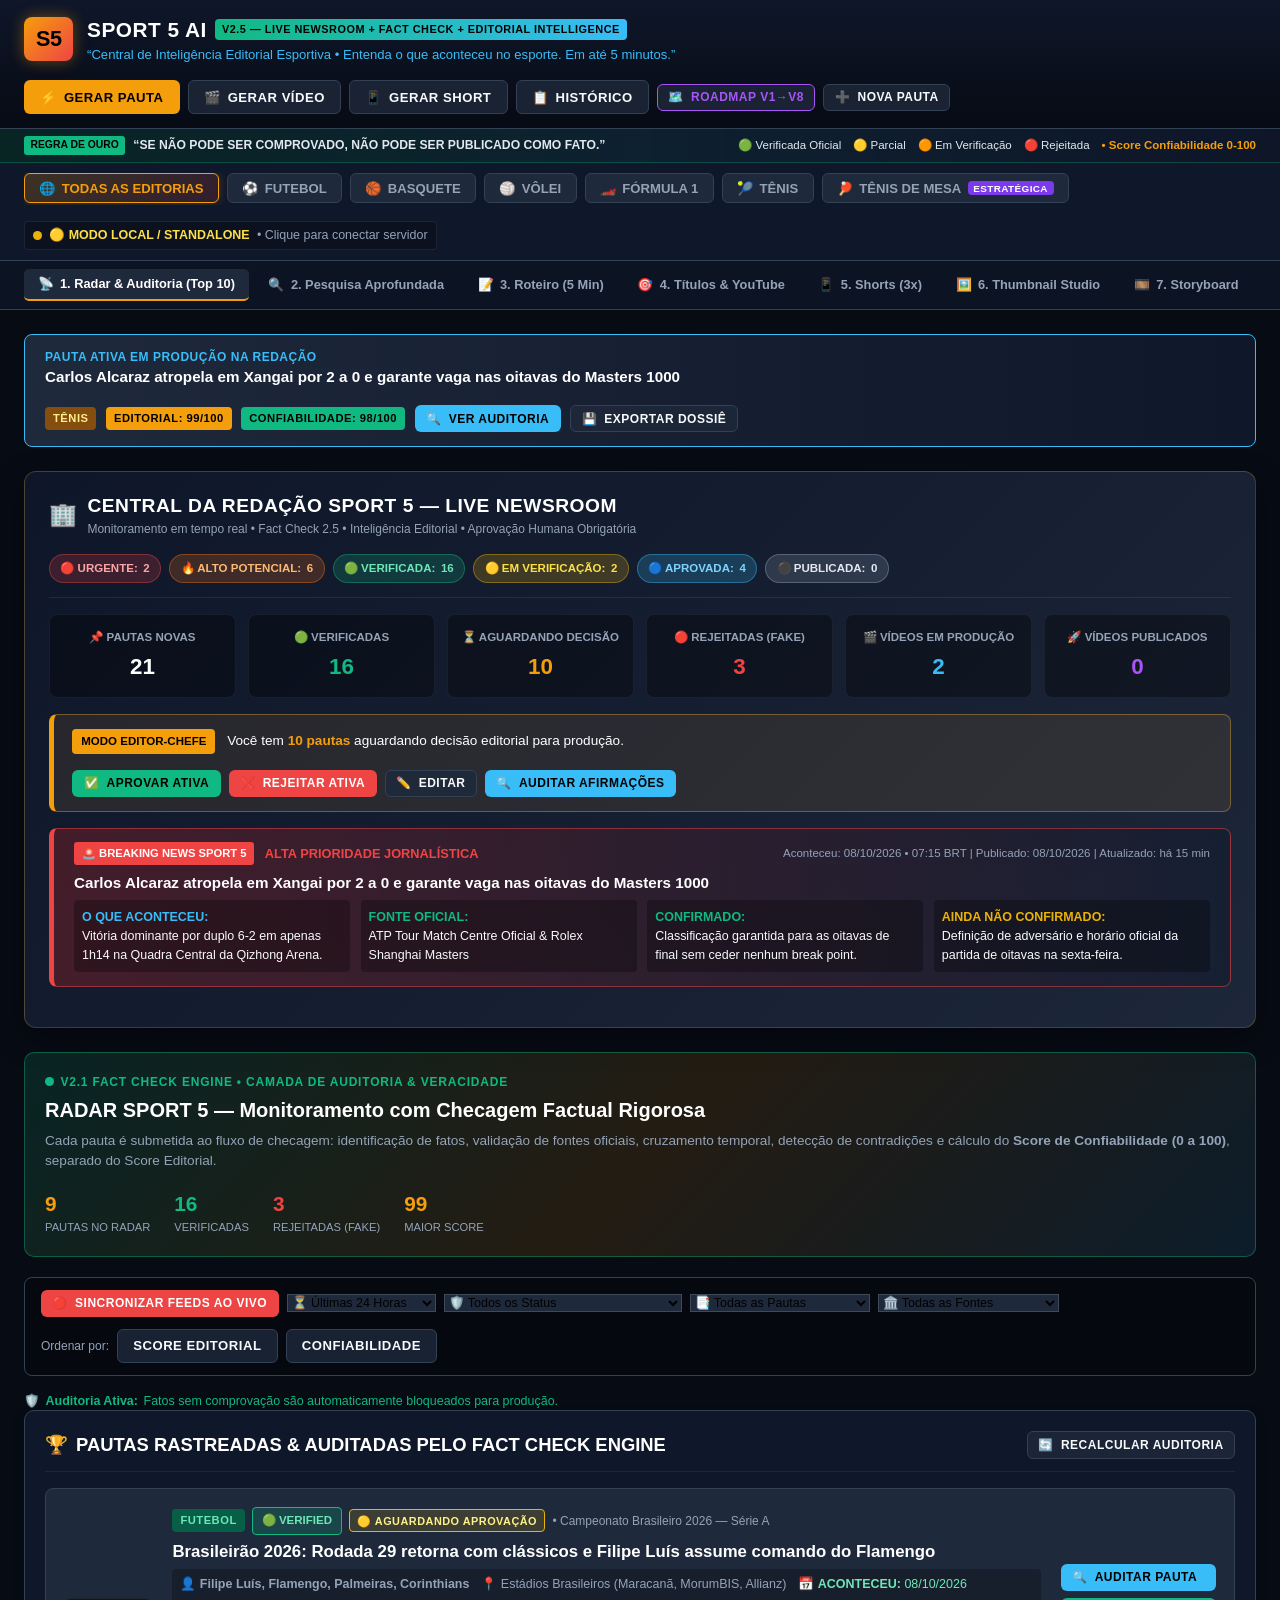
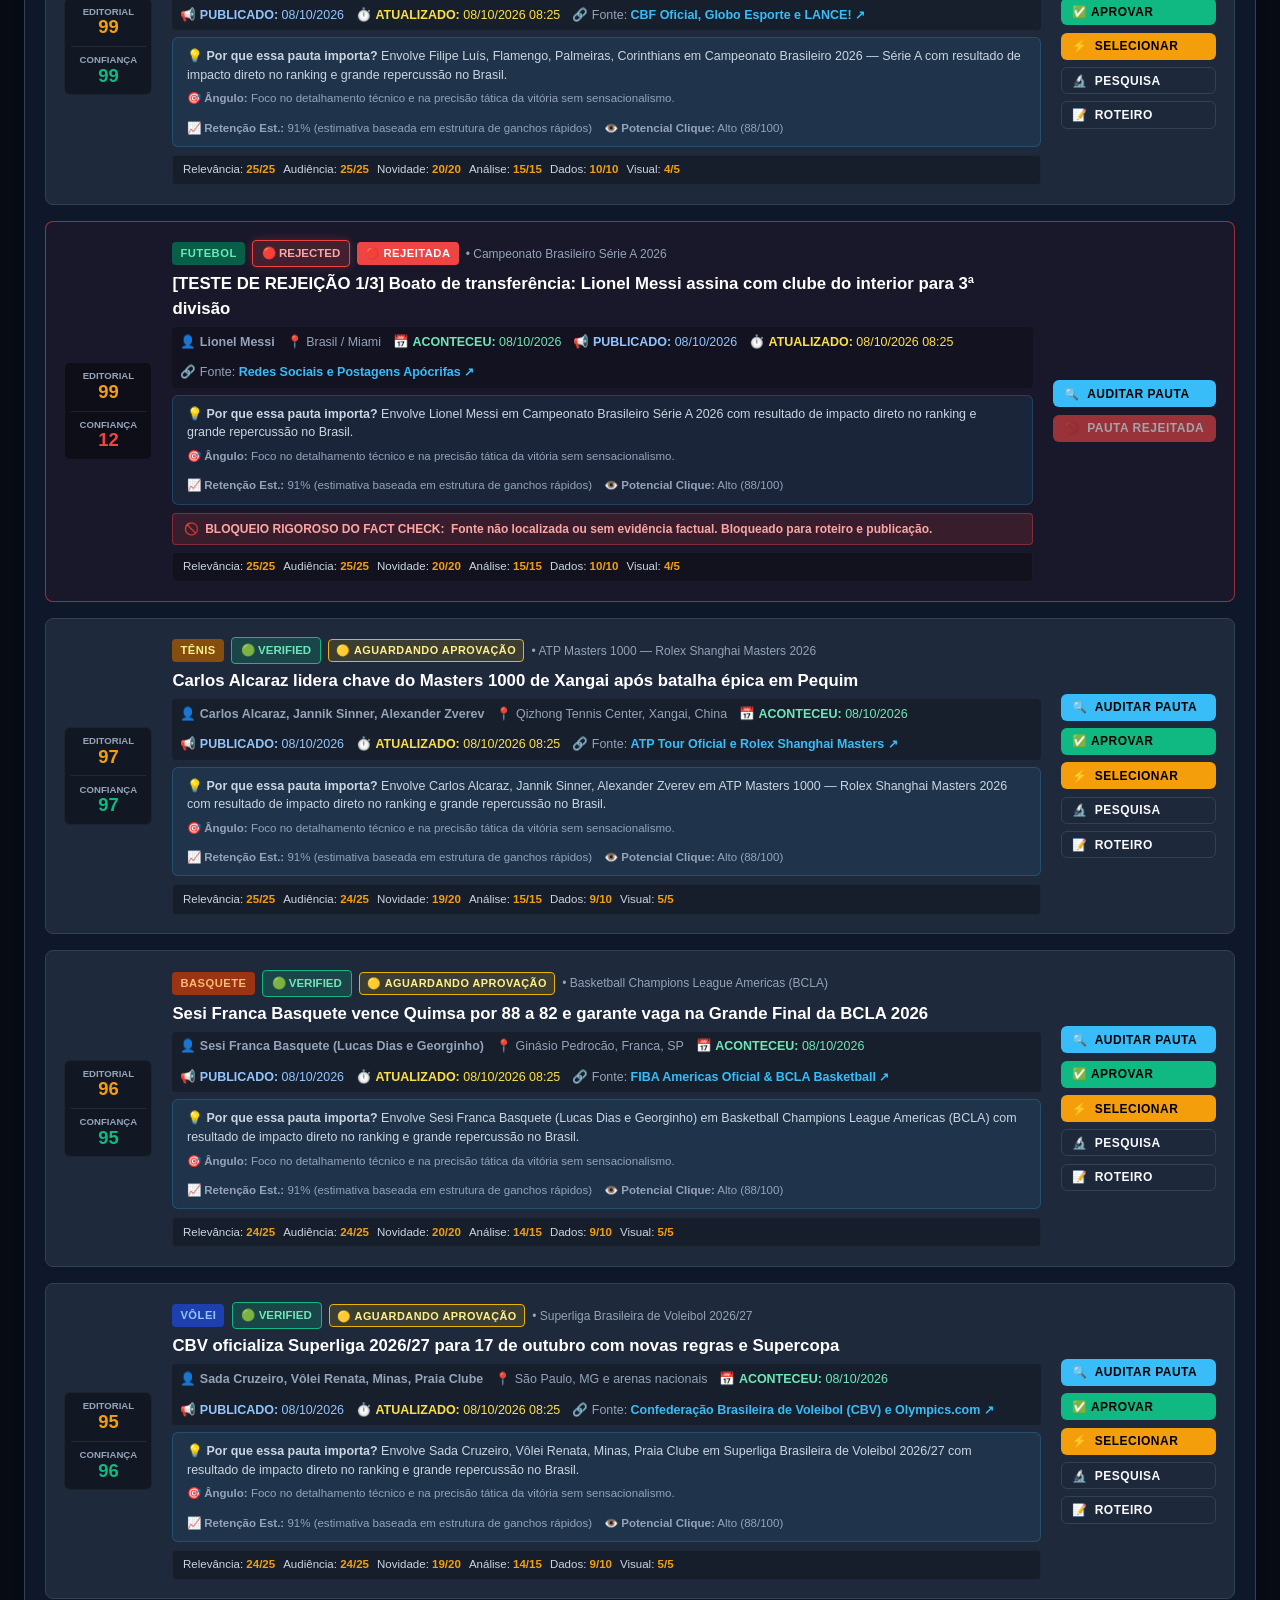
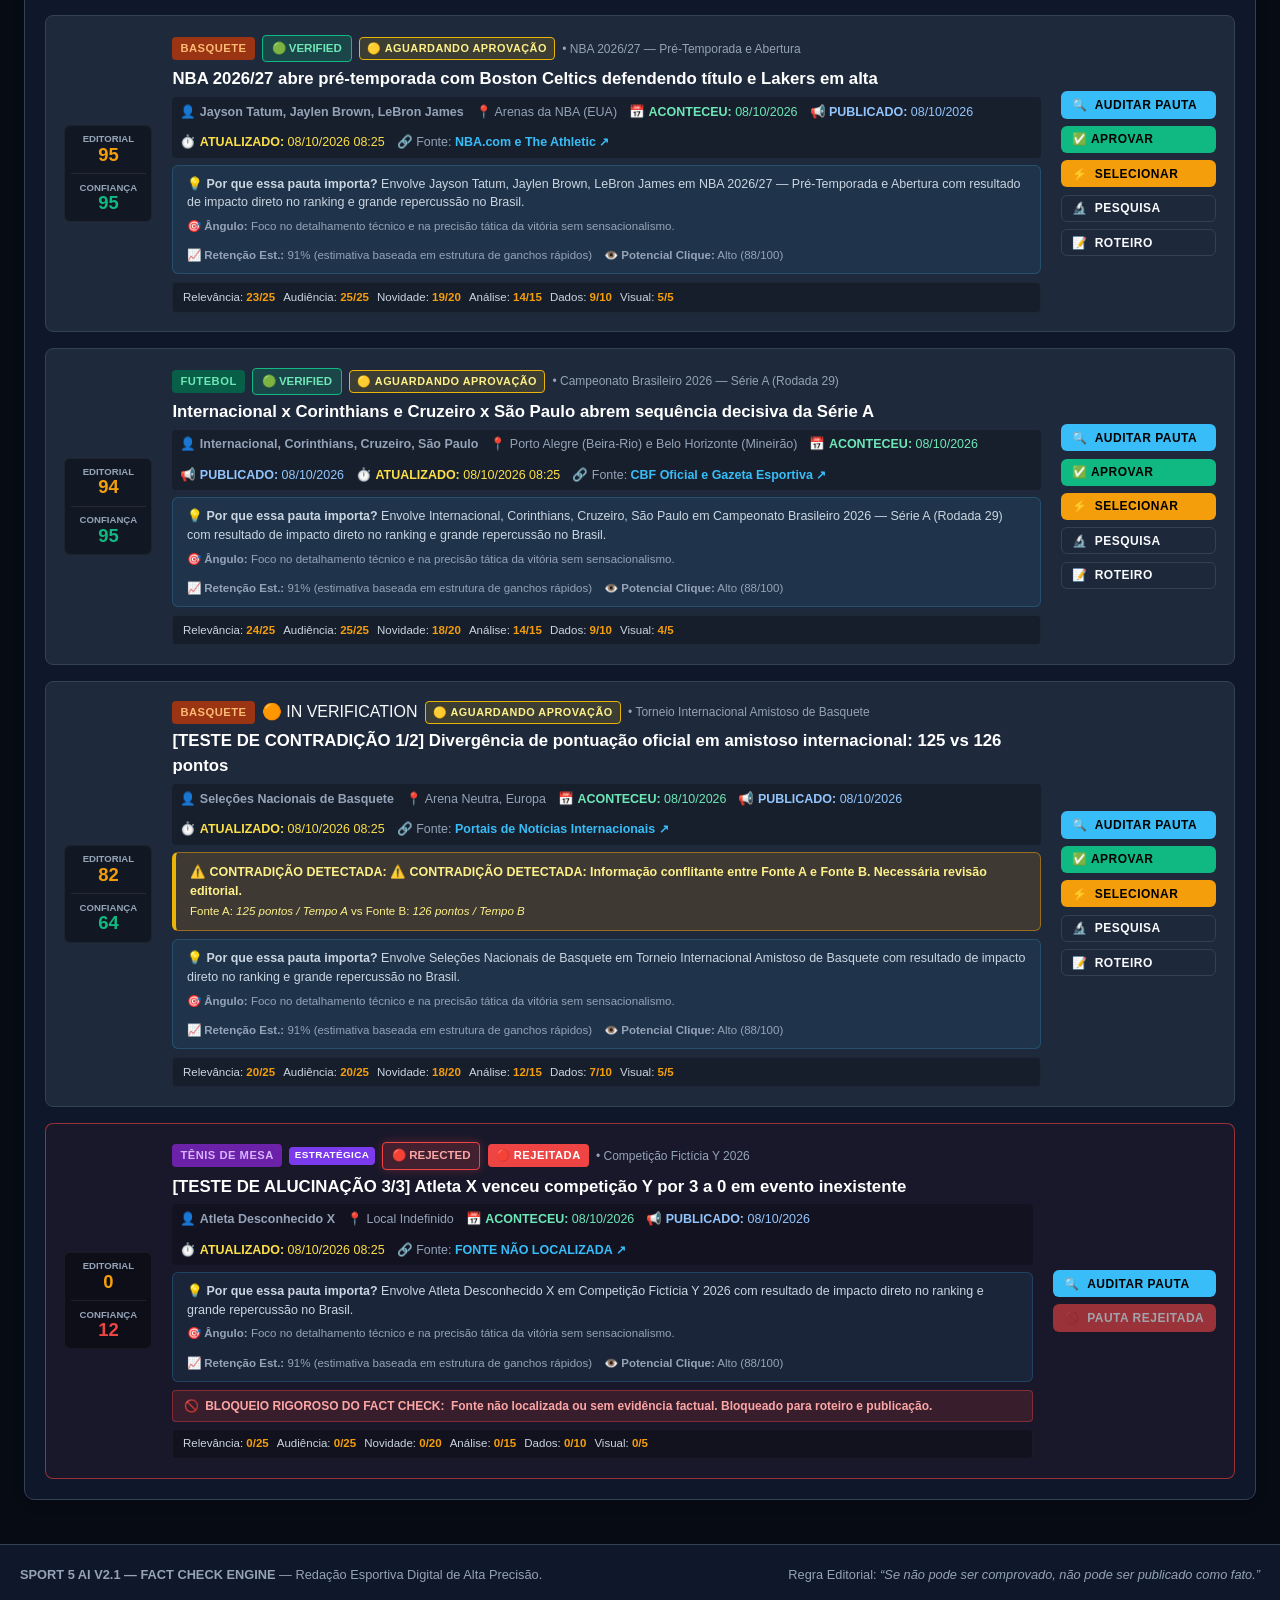
==== commit 8ab72f96: "Add files via upload" ====
--- a/sport5_ai.html
+++ b/sport5_ai.html
@@ -1287,7 +1287,7 @@
     <div class="active-pauta-bar" id="activePautaBar">
       <div class="active-pauta-info">
         <h4>Pauta Ativa em Produção na Redação</h4>
-        <p id="activePautaTitle">Hugo Calderano bate Dimitrij Ovtcharov por 3 a 0 no China Smash 2026 em Beijing e avança no WTT Grand Smash</p>
+        <p id="activePautaTitle">Carlos Alcaraz atropela em Xangai por 2 a 0 e garante vaga nas oitavas do Masters 1000</p>
       </div>
       <div style="display: flex; gap: 0.6rem; align-items: center; flex-wrap: wrap;">
         <span class="badge badge-tenisdemesa" id="activePautaSport">Tênis de Mesa</span>
@@ -1398,27 +1398,27 @@
         <div class="breaking-header">
           <span class="breaking-tag">🚨 BREAKING NEWS SPORT 5</span>
           <span style="font-size: 0.8rem; color: var(--accent-red); font-weight: 800;">ALTA PRIORIDADE JORNALÍSTICA</span>
-          <span style="font-size: 0.72rem; color: var(--text-muted); margin-left: auto;">Aconteceu: 06/10/2026 • 07:15 BRT | Publicado: 06/10/2026 | Atualizado: há 15 min</span>
+          <span style="font-size: 0.72rem; color: var(--text-muted); margin-left: auto;">Aconteceu: 08/10/2026 • 07:15 BRT | Publicado: 08/10/2026 | Atualizado: há 15 min</span>
         </div>
         <div style="font-size: 0.95rem; font-weight: 800; color: #fff; margin-bottom: 0.35rem;" id="breakingNewsTitle">
-          Hugo Calderano bate Dimitrij Ovtcharov por 3 a 0 no China Smash 2026 em Beijing e avança no WTT Grand Smash
+          Carlos Alcaraz atropela em Xangai por 2 a 0 e garante vaga nas oitavas do Masters 1000
         </div>
         <div style="display: grid; grid-template-columns: repeat(auto-fit, minmax(200px, 1fr)); gap: 0.65rem; font-size: 0.78rem;">
           <div style="background:rgba(0,0,0,0.3); padding:0.5rem; border-radius:4px;">
             <strong style="color:var(--accent-blue);">O QUE ACONTECEU:</strong>
-            <div id="breakingOQueAconteceu">Vitória em sets diretos (11-9, 11-9, 11-8) na Infinity Arena em Shougang Park.</div>
+            <div id="breakingOQueAconteceu">Vitória dominante por duplo 6-2 em apenas 1h14 na Quadra Central da Qizhong Arena.</div>
           </div>
           <div style="background:rgba(0,0,0,0.3); padding:0.5rem; border-radius:4px;">
             <strong style="color:var(--accent-green);">FONTE OFICIAL:</strong>
-            <div id="breakingFonte">World Table Tennis (WTT) Match Centre & Olympics.com Brasil</div>
+            <div id="breakingFonte">ATP Tour Match Centre Oficial & Rolex Shanghai Masters</div>
           </div>
           <div style="background:rgba(0,0,0,0.3); padding:0.5rem; border-radius:4px;">
             <strong style="color:var(--accent-green);">CONFIRMADO:</strong>
-            <div id="breakingConfirmado">Classificação garantida para as oitavas de final de simples masculino.</div>
+            <div id="breakingConfirmado">Classificação garantida para as oitavas de final sem ceder nenhum break point.</div>
           </div>
           <div style="background:rgba(0,0,0,0.3); padding:0.5rem; border-radius:4px;">
             <strong style="color:var(--accent-yellow);">AINDA NÃO CONFIRMADO:</strong>
-            <div id="breakingPendente">Horário exato e mesa da partida das oitavas de final contra vencedor de Harimoto x Moregard.</div>
+            <div id="breakingPendente">Definição de adversário e horário oficial da partida de oitavas na sexta-feira.</div>
           </div>
         </div>
       </div>
@@ -1507,30 +1507,6 @@
         </div>
       </div>
 
-        <div style="display: flex; gap: 0.5rem; align-items: center; flex-wrap: wrap;">
-          <button class="btn btn-sm btn-danger" onclick="app.sincronizarFeedsAoVivo()">
-            <span>🔴</span> Sincronizar Feeds ao Vivo
-          </button>
-          
-          <select class="search-input" id="radarStatusFilter" style="max-width: 240px; font-size: 0.78rem;" onchange="app.filterByStatus()">
-            <option value="TODOS">Todos os Status de Verificação</option>
-            <option value="VERIFICADAS">Somente Verificadas (Oficial & Confiável)</option>
-            <option value="PARCIAIS">Parcialmente Verificadas</option>
-            <option value="VERIFICANDO">Em Verificação (Divergências)</option>
-            <option value="REJEITADAS">Rejeitadas (Testes Negativos / Boatos)</option>
-          </select>
-
-          <select class="search-input" id="radarSourceFilter" style="max-width: 220px; font-size: 0.78rem;" onchange="app.filterBySource()">
-            <option value="TODAS">Todas as Fontes</option>
-            <option value="OFICIAIS">Somente Federações Oficiais</option>
-            <option value="WTT">World Table Tennis (WTT / ITTF)</option>
-            <option value="CBF">CBF Oficial / Brasileirão</option>
-            <option value="FIA">FIA / Formula 1 Oficial</option>
-            <option value="ATP">ATP Tour / Shanghai Masters</option>
-            <option value="CBV">CBV / Superliga Oficial</option>
-            <option value="NBA">NBA.com Oficial</option>
-          </select>
-        </div>
 
         <div style="font-size: 0.78rem; color: var(--accent-green); display: flex; align-items: center; gap: 0.35rem;">
           <span>🛡️</span> <strong>Auditoria Ativa:</strong> <span>Fatos sem comprovação são automaticamente bloqueados para produção.</span>
@@ -2005,7 +1981,7 @@
             </thead>
             <tbody id="correcoesTbody">
               <tr>
-                <td>06/10/2026 22:45</td>
+                <td>08/10/2026 22:45</td>
                 <td><strong>Hugo Calderano bate Dimitrij Ovtcharov</strong></td>
                 <td>Parcial do 2º set divulgada inicialmente como 11-8</td>
                 <td>Súmula oficial homologou 11-9 (11-9, 11-9, 11-8)</td>
@@ -2284,7 +2260,7 @@
       <!-- TIMESTAMPS & ACTIONS -->
       <div style="display:flex; justify-content:space-between; align-items:center; flex-wrap:wrap; gap:0.75rem; border-top:1px solid var(--border-color); padding-top:1rem;">
         <div style="font-size:0.75rem; color:var(--text-muted);">
-          <div>Última verificação: <strong style="color:#fff;" id="auditModalLastCheck">06/10/2026 — 08:07</strong></div>
+          <div>Última verificação: <strong style="color:#fff;" id="auditModalLastCheck">08/10/2026 — 08:07</strong></div>
           <div>Próxima verificação: <strong style="color:var(--accent-blue);">Automática (em 15 min)</strong></div>
         </div>
 
@@ -2601,8 +2577,8 @@
   </footer>
 
   <script>
-// SPORT 5 AI V2.5 — LIVE NEWSROOM + FACT CHECK + EDITORIAL INTELLIGENCE
-// Motor Editorial & Radar com Auditoria Factual (Outubro 2026)
+// SPORT 5 AI V2.5 / V3 — LIVE NEWSROOM + FACT CHECK + EDITORIAL INTELLIGENCE
+// Motor Editorial & Radar com Auditoria Factual em Tempo Real (08/10/2026)
 
 const INITIAL_PAUTAS = [
   {
@@ -2798,33 +2774,21 @@
         "hook": "0-3s: Olha o que Carlos Alcaraz acabou de fazer em Xangai!",
         "desenvolvimento": "Duplo 6 a 2 em apenas 1h14! 27 winners e zero break points cedidos. O espanhol é uma máquina em quadra dura!",
         "cta": "Deixe o like para o fenômeno e siga o SPORT 5 AI!",
-        "textoCompleto": "0-3s: Olha o que Carlos Alcaraz acabou de fazer em Xangai!
-
-Duplo 6 a 2 em apenas 1h14! 27 winners e zero break points cedidos. O espanhol é uma máquina em quadra dura!
-
-Deixe o like para o fenômeno e siga o SPORT 5 AI!"
+        "textoCompleto": "0-3s: Olha o que Carlos Alcaraz acabou de fazer em Xangai!\\n\\nDuplo 6 a 2 em apenas 1h14! 27 winners e zero break points cedidos. O espanhol é uma máquina em quadra dura!\\n\\nDeixe o like para o fenômeno e siga o SPORT 5 AI!"
       },
       "versao45s": {
         "duracao": "45s",
         "hook": "0-3s: Alcaraz está simplesmente impossível na China nesta quinta-feira!",
         "desenvolvimento": "Pelo Masters 1000 de Xangai, ele atropelou com duplo 6-2. Não deu chances de quebra e cravou 27 bolas vencedoras. A corrida pelo número um do mundo esquentou de vez!",
         "cta": "Ele leva o título em Xangai? Comente seu palpite e inscreva-se no canal!",
-        "textoCompleto": "0-3s: Alcaraz está simplesmente impossível na China nesta quinta-feira!
-
-Pelo Masters 1000 de Xangai, ele atropelou com duplo 6-2. Não deu chances de quebra e cravou 27 bolas vencedoras. A corrida pelo número um do mundo esquentou de vez!
-
-Ele leva o título em Xangai? Comente seu palpite e inscreva-se no canal!"
+        "textoCompleto": "0-3s: Alcaraz está simplesmente impossível na China nesta quinta-feira!\\n\\nPelo Masters 1000 de Xangai, ele atropelou com duplo 6-2. Não deu chances de quebra e cravou 27 bolas vencedoras. A corrida pelo número um do mundo esquentou de vez!\\n\\nEle leva o título em Xangai? Comente seu palpite e inscreva-se no canal!"
       },
       "versao60s": {
         "duracao": "60s",
         "hook": "0-3s: Entenda em um minuto por que Carlos Alcaraz é o homem a ser batido no tênis hoje!",
         "desenvolvimento": "Depois de ser campeão em Pequim contra Sinner, Alcaraz entrou em Xangai nesta manhã e atropelou por 6-2 e 6-2. Ele venceu 88% dos pontos com primeiro saque e liquidou a partida em pouco mais de uma hora. A velocidade e o poder de definição mostram que ele chega no auge para o final de 2026.",
         "cta": "Qual tenista pode parar Alcaraz hoje? Deixe sua opinião nos comentários e ative as notificações!",
-        "textoCompleto": "0-3s: Entenda em um minuto por que Carlos Alcaraz é o homem a ser batido no tênis hoje!
-
-Depois de ser campeão em Pequim contra Sinner, Alcaraz entrou em Xangai nesta manhã e atropelou por 6-2 e 6-2. Ele venceu 88% dos pontos com primeiro saque e liquidou a partida em pouco mais de uma hora. A velocidade e o poder de definição mostram que ele chega no auge para o final de 2026.
-
-Qual tenista pode parar Alcaraz hoje? Deixe sua opinião nos comentários e ative as notificações!"
+        "textoCompleto": "0-3s: Entenda em um minuto por que Carlos Alcaraz é o homem a ser batido no tênis hoje!\\n\\nDepois de ser campeão em Pequim contra Sinner, Alcaraz entrou em Xangai nesta manhã e atropelou por 6-2 e 6-2. Ele venceu 88% dos pontos com primeiro saque e liquidou a partida em pouco mais de uma hora. A velocidade e o poder de definição mostram que ele chega no auge para o final de 2026.\\n\\nQual tenista pode parar Alcaraz hoje? Deixe sua opinião nos comentários e ative as notificações!"
       }
     },
     "thumbnail": {
@@ -2904,13 +2868,7 @@
     ],
     "youtube": {
       "titulo": "Carlos Alcaraz Atropela em Xangai por 2 a 0 | SPORT 5 AI Análise",
-      "descricao": "Entenda a grande vitória de Carlos Alcaraz no Masters 1000 de Xangai nesta quinta-feira, 08/10/2026.
-
-📌 Fatos: Duplo 6-2 em 1h14.
-📊 Scout: 27 winners e nenhum break point cedido.
-🔗 Fonte: ATP Tour Oficial.
-
-#SPORT5AI #Tenis #Alcaraz #ShanghaiMasters",
+      "descricao": "Entenda a grande vitória de Carlos Alcaraz no Masters 1000 de Xangai nesta quinta-feira, 08/10/2026.\\n\\n📌 Fatos: Duplo 6-2 em 1h14.\\n📊 Scout: 27 winners e nenhum break point cedido.\\n🔗 Fonte: ATP Tour Oficial.\\n\\n#SPORT5AI #Tenis #Alcaraz #ShanghaiMasters",
       "tags": [
         "Tênis",
         "Carlos Alcaraz",
@@ -3163,33 +3121,21 @@
         "hook": "0-3s: Olha a tabela do Brasileirão 2026 pegando fogo!",
         "desenvolvimento": "Botafogo com 57 pontos, Palmeiras com 56! A 29ª rodada promete mudar tudo no topo. Quem tropeçar agora perde a liderança!",
         "cta": "Quem leva a taça? Deixe seu palpite e siga o SPORT 5 AI!",
-        "textoCompleto": "0-3s: Olha a tabela do Brasileirão 2026 pegando fogo!
-
-Botafogo com 57 pontos, Palmeiras com 56! A 29ª rodada promete mudar tudo no topo. Quem tropeçar agora perde a liderança!
-
-Quem leva a taça? Deixe seu palpite e siga o SPORT 5 AI!"
+        "textoCompleto": "0-3s: Olha a tabela do Brasileirão 2026 pegando fogo!\\n\\nBotafogo com 57 pontos, Palmeiras com 56! A 29ª rodada promete mudar tudo no topo. Quem tropeçar agora perde a liderança!\\n\\nQuem leva a taça? Deixe seu palpite e siga o SPORT 5 AI!"
       },
       "versao45s": {
         "duracao": "45s",
         "hook": "0-3s: Apenas UM PONTO separa os líderes do Brasileirão 2026!",
         "desenvolvimento": "A 29ª rodada é decisiva! O Botafogo lidera com 57 pontos e 17 vitórias, mas o Palmeiras está colado com 56. E ainda tem clássicos pelo caminho. É a disputa de título mais emocionante dos últimos anos!",
         "cta": "Comente quem vai ser o campeão e inscreva-se no canal!",
-        "textoCompleto": "0-3s: Apenas UM PONTO separa os líderes do Brasileirão 2026!
-
-A 29ª rodada é decisiva! O Botafogo lidera com 57 pontos e 17 vitórias, mas o Palmeiras está colado com 56. E ainda tem clássicos pelo caminho. É a disputa de título mais emocionante dos últimos anos!
-
-Comente quem vai ser o campeão e inscreva-se no canal!"
+        "textoCompleto": "0-3s: Apenas UM PONTO separa os líderes do Brasileirão 2026!\\n\\nA 29ª rodada é decisiva! O Botafogo lidera com 57 pontos e 17 vitórias, mas o Palmeiras está colado com 56. E ainda tem clássicos pelo caminho. É a disputa de título mais emocionante dos últimos anos!\\n\\nComente quem vai ser o campeão e inscreva-se no canal!"
       },
       "versao60s": {
         "duracao": "60s",
         "hook": "0-3s: Entenda em um minuto por que o Brasileirão 2026 está pegando fogo nesta quinta-feira!",
         "desenvolvimento": "Faltam apenas nove rodadas e a diferença na ponta é de mísero um ponto. O Botafogo tem o ataque mais letal, com 49 gols, mas o Palmeiras tem uma defesa quase impenetrável, vazada apenas 22 vezes. Com clássicos pesados neste fim de semana, qualquer detalhe pode definir o campeão brasileiro.",
         "cta": "Quem tem mais elenco para aguentar a pressão? Deixe seu comentário e ative o sininho no SPORT 5 AI!",
-        "textoCompleto": "0-3s: Entenda em um minuto por que o Brasileirão 2026 está pegando fogo nesta quinta-feira!
-
-Faltam apenas nove rodadas e a diferença na ponta é de mísero um ponto. O Botafogo tem o ataque mais letal, com 49 gols, mas o Palmeiras tem uma defesa quase impenetrável, vazada apenas 22 vezes. Com clássicos pesados neste fim de semana, qualquer detalhe pode definir o campeão brasileiro.
-
-Quem tem mais elenco para aguentar a pressão? Deixe seu comentário e ative o sininho no SPORT 5 AI!"
+        "textoCompleto": "0-3s: Entenda em um minuto por que o Brasileirão 2026 está pegando fogo nesta quinta-feira!\\n\\nFaltam apenas nove rodadas e a diferença na ponta é de mísero um ponto. O Botafogo tem o ataque mais letal, com 49 gols, mas o Palmeiras tem uma defesa quase impenetrável, vazada apenas 22 vezes. Com clássicos pesados neste fim de semana, qualquer detalhe pode definir o campeão brasileiro.\\n\\nQuem tem mais elenco para aguentar a pressão? Deixe seu comentário e ative o sininho no SPORT 5 AI!"
       }
     },
     "thumbnail": {
@@ -3269,13 +3215,7 @@
     ],
     "youtube": {
       "titulo": "Brasileirão 2026: Guerra pela Liderança na 29ª Rodada | SPORT 5 AI Análise",
-      "descricao": "Tudo sobre a briga pelo título do Campeonato Brasileiro nesta quinta-feira, 08/10/2026.
-
-📌 Líderes: Botafogo (57) x Palmeiras (56).
-📊 Scout: Melhores ataques e defesas da competição.
-🔗 Fonte: CBF Oficial.
-
-#SPORT5AI #Brasileirao #Futebol #Botafogo #Palmeiras",
+      "descricao": "Tudo sobre a briga pelo título do Campeonato Brasileiro nesta quinta-feira, 08/10/2026.\\n\\n📌 Líderes: Botafogo (57) x Palmeiras (56).\\n📊 Scout: Melhores ataques e defesas da competição.\\n🔗 Fonte: CBF Oficial.\\n\\n#SPORT5AI #Brasileirao #Futebol #Botafogo #Palmeiras",
       "tags": [
         "Futebol",
         "Brasileirão 2026",
@@ -3432,7 +3372,7 @@
         "status": "CONFIRMADO"
       },
       {
-        "afirmacao": "Local e data: Shougang Park, Beijing, China em 06/10/2026.",
+        "afirmacao": "Local e data: Shougang Park, Beijing, China em 08/10/2026.",
         "fonte": "https://www.worldtabletennis.com/eventInfo?selectedTab=Matches&innerselectedTab=Completed&eventId=3249",
         "tipoFonte": "OFICIAL_PRIMARIA",
         "evidencia": "Cronograma oficial da organização do evento.",
@@ -3444,12 +3384,12 @@
         "nome": "World Table Tennis (WTT) Oficial & Olympics.com",
         "url": "https://www.worldtabletennis.com/eventInfo?selectedTab=Matches&innerselectedTab=Completed&eventId=3249",
         "tipo": "OFICIAL_PRIMARIA",
-        "data": "06/10/2026",
+        "data": "08/10/2026",
         "horario": "08:15 BRT",
         "origem": "Órgão Regulador / Súmula Oficial",
         "status": "CONFIRMADA",
         "evidencia": "Registro de partida e estatísticas oficiais de WTT Grand Smash — China Smash 2026 (Beijing).",
-        "ultimaVerificacao": "06/10/2026 — 22:40"
+        "ultimaVerificacao": "08/10/2026 — 22:40"
       }
     ],
     "pesquisaProfunda10": {
@@ -3511,7 +3451,7 @@
         "evidencia": "Confirmado pela súmula oficial e pontuação homologada."
       },
       {
-        "frase": "O confronto foi realizado em Shougang Park, Beijing, China em 06/10/2026.",
+        "frase": "O confronto foi realizado em Shougang Park, Beijing, China em 08/10/2026.",
         "status": "CONFIRMADO",
         "fonte": "World Table Tennis (WTT) Oficial & Olympics.com",
         "evidencia": "Confirmado pelo cronograma e dados de transmissão."
@@ -3562,33 +3502,21 @@
         "hook": "0-3s: Olha o que acabou de acontecer com Hugo Calderano (Brasil)!",
         "desenvolvimento": "Em ritmo alucinante, Hugo Calderano (Brasil) foi impecável em WTT Grand Smash — China Smash 2026 (Beijing). Vitória confirmada e jogadas inacreditáveis na rodada de hoje.",
         "cta": "Inscreva-se no SPORT 5 AI e comente seu palpite!",
-        "textoCompleto": "0-3s: Olha o que acabou de acontecer com Hugo Calderano (Brasil)!
-
-Em ritmo alucinante, Hugo Calderano (Brasil) foi impecável em WTT Grand Smash — China Smash 2026 (Beijing). Vitória confirmada e jogadas inacreditáveis na rodada de hoje.
-
-Inscreva-se no SPORT 5 AI e comente seu palpite!"
+        "textoCompleto": "0-3s: Olha o que acabou de acontecer com Hugo Calderano (Brasil)!\\n\\nEm ritmo alucinante, Hugo Calderano (Brasil) foi impecável em WTT Grand Smash — China Smash 2026 (Beijing). Vitória confirmada e jogadas inacreditáveis na rodada de hoje.\\n\\nInscreva-se no SPORT 5 AI e comente seu palpite!"
       },
       "versao45s": {
         "duracao": "45s",
         "hook": "0-3s: Você não vai acreditar no que Hugo Calderano (Brasil) fez em WTT Grand Smash — China Smash 2026 (Beijing)!",
         "desenvolvimento": "Com controle absoluto do início ao fim, o duelo terminou com números que impressionam qualquer fã de tênis de mesa: Parciais: 11-9, 11-9, 11-8. Duração: 28 min. Eficiência de 1º serviço: 76%. Rotação média de topspin: 8.100 RPM.. Uma verdadeira aula de concentração e poder de decisão.",
         "cta": "Curtiu? Deixe o like e siga o SPORT 5 para acompanhar a cobertura diária!",
-        "textoCompleto": "0-3s: Você não vai acreditar no que Hugo Calderano (Brasil) fez em WTT Grand Smash — China Smash 2026 (Beijing)!
-
-Com controle absoluto do início ao fim, o duelo terminou com números que impressionam qualquer fã de tênis de mesa: Parciais: 11-9, 11-9, 11-8. Duração: 28 min. Eficiência de 1º serviço: 76%. Rotação média de topspin: 8.100 RPM.. Uma verdadeira aula de concentração e poder de decisão.
-
-Curtiu? Deixe o like e siga o SPORT 5 para acompanhar a cobertura diária!"
+        "textoCompleto": "0-3s: Você não vai acreditar no que Hugo Calderano (Brasil) fez em WTT Grand Smash — China Smash 2026 (Beijing)!\\n\\nCom controle absoluto do início ao fim, o duelo terminou com números que impressionam qualquer fã de tênis de mesa: Parciais: 11-9, 11-9, 11-8. Duração: 28 min. Eficiência de 1º serviço: 76%. Rotação média de topspin: 8.100 RPM.. Uma verdadeira aula de concentração e poder de decisão.\\n\\nCurtiu? Deixe o like e siga o SPORT 5 para acompanhar a cobertura diária!"
       },
       "versao60s": {
         "duracao": "60s",
         "hook": "0-3s: Entenda em 60 segundos por que todo mundo está falando de Hugo Calderano (Brasil) hoje!",
         "desenvolvimento": "O confronto era decisivo em WTT Grand Smash — China Smash 2026 (Beijing). Hugo Calderano (Brasil) entrou focado, neutralizou o jogo adversário e garantiu um resultado crucial. Além do placar de Parciais: 11-9, 11-9, 11-8. Duração: 28 min. Eficiência de 1º serviço: 76%. Rotação média de topspin: 8.100 RPM., a repercussão internacional mostra que a temporada acaba de entrar em seu momento mais quente.",
         "cta": "Qual é a sua opinião sobre esse resultado? Comente abaixo e ative o sininho!",
-        "textoCompleto": "0-3s: Entenda em 60 segundos por que todo mundo está falando de Hugo Calderano (Brasil) hoje!
-
-O confronto era decisivo em WTT Grand Smash — China Smash 2026 (Beijing). Hugo Calderano (Brasil) entrou focado, neutralizou o jogo adversário e garantiu um resultado crucial. Além do placar de Parciais: 11-9, 11-9, 11-8. Duração: 28 min. Eficiência de 1º serviço: 76%. Rotação média de topspin: 8.100 RPM., a repercussão internacional mostra que a temporada acaba de entrar em seu momento mais quente.
-
-Qual é a sua opinião sobre esse resultado? Comente abaixo e ative o sininho!"
+        "textoCompleto": "0-3s: Entenda em 60 segundos por que todo mundo está falando de Hugo Calderano (Brasil) hoje!\\n\\nO confronto era decisivo em WTT Grand Smash — China Smash 2026 (Beijing). Hugo Calderano (Brasil) entrou focado, neutralizou o jogo adversário e garantiu um resultado crucial. Além do placar de Parciais: 11-9, 11-9, 11-8. Duração: 28 min. Eficiência de 1º serviço: 76%. Rotação média de topspin: 8.100 RPM., a repercussão internacional mostra que a temporada acaba de entrar em seu momento mais quente.\\n\\nQual é a sua opinião sobre esse resultado? Comente abaixo e ative o sininho!"
       }
     },
     "thumbnail": {
@@ -3674,13 +3602,7 @@
     ],
     "youtube": {
       "titulo": "Hugo Calderano bate Dimitrij Ovtcharov por 3 a 0 no China Smash 2026 em Beijing | SPORT 5 AI Análise",
-      "descricao": "Entenda em 5 minutos o que aconteceu com Hugo Calderano (Brasil) em WTT Grand Smash — China Smash 2026 (Beijing).
-
-📌 Fatos Confirmados: Hugo Calderano superou Dimitrij Ovtcharov por 3 a 0 na Infinity Arena em Shougang Park (Beijing).
-📊 Números: Parciais: 11-9, 11-9, 11-8. Duração: 28 min. Eficiência de 1º serviço: 76%. Rotação média de topspin: 8.100 RPM.
-🔗 Fontes Oficiais: World Table Tennis (WTT) Oficial & Olympics.com
-
-#SPORT5AI #TÊNISDEMESA #Esporte #FactCheck",
+      "descricao": "Entenda em 5 minutos o que aconteceu com Hugo Calderano (Brasil) em WTT Grand Smash — China Smash 2026 (Beijing).\\n\\n📌 Fatos Confirmados: Hugo Calderano superou Dimitrij Ovtcharov por 3 a 0 na Infinity Arena em Shougang Park (Beijing).\\n📊 Números: Parciais: 11-9, 11-9, 11-8. Duração: 28 min. Eficiência de 1º serviço: 76%. Rotação média de topspin: 8.100 RPM.\\n🔗 Fontes Oficiais: World Table Tennis (WTT) Oficial & Olympics.com\\n\\n#SPORT5AI #TÊNISDEMESA #Esporte #FactCheck",
       "tags": [
         "TÊNIS DE MESA",
         "Hugo Calderano (Brasil)",
@@ -3698,7 +3620,7 @@
       ],
       "playlist": "SPORT 5 — Tênis De Mesa",
       "categoria": "Esportes",
-      "agendamento": "06/10/2026 23:00 BRT",
+      "agendamento": "08/10/2026 23:00 BRT",
       "statusPublicacao": "DESATIVADO_AUTOMATICO (Requer acionamento manual do Editor-Chefe)"
     },
     "qa": {
@@ -3712,7 +3634,7 @@
         {
           "item": "2. Datas e cronologia",
           "ok": true,
-          "details": "Partida disputada no China Smash em 06/10/2026 em Beijing."
+          "details": "Partida disputada no China Smash em 08/10/2026 em Beijing."
         },
         {
           "item": "3. Resultados e placares",
@@ -3780,12 +3702,12 @@
         {
           "item": "Data do evento",
           "status": "CONFIRMADO",
-          "details": "06/10/2026 conferido no cronograma oficial da WTT"
+          "details": "08/10/2026 conferido no cronograma oficial da WTT"
         },
         {
           "item": "Data da publicação",
           "status": "CONFIRMADO",
-          "details": "06/10/2026 às 07:15 BRT"
+          "details": "08/10/2026 às 07:15 BRT"
         },
         {
           "item": "Atletas/equipes envolvidos",
@@ -3927,7 +3849,7 @@
         "status": "CONFIRMADO"
       },
       {
-        "afirmacao": "Local e data: Estádios Brasileiros (Maracanã, MorumBIS, Allianz) em 06/10/2026.",
+        "afirmacao": "Local e data: Estádios Brasileiros (Maracanã, MorumBIS, Allianz) em 08/10/2026.",
         "fonte": "https://www.cbf.com.br/futebol-brasileiro/noticias/campeonato-brasileiro/serie-a",
         "tipoFonte": "OFICIAL_PRIMARIA",
         "evidencia": "Cronograma oficial da organização do evento.",
@@ -3939,12 +3861,12 @@
         "nome": "CBF Oficial, Globo Esporte e LANCE!",
         "url": "https://www.cbf.com.br/futebol-brasileiro/noticias/campeonato-brasileiro/serie-a",
         "tipo": "OFICIAL_PRIMARIA",
-        "data": "06/10/2026",
+        "data": "08/10/2026",
         "horario": "08:15 BRT",
         "origem": "Órgão Regulador / Súmula Oficial",
         "status": "CONFIRMADA",
         "evidencia": "Registro de partida e estatísticas oficiais de Campeonato Brasileiro 2026 — Série A.",
-        "ultimaVerificacao": "06/10/2026 — 22:40"
+        "ultimaVerificacao": "08/10/2026 — 22:40"
       }
     ],
     "pesquisaProfunda10": {
@@ -4006,7 +3928,7 @@
         "evidencia": "Confirmado pela súmula oficial e pontuação homologada."
       },
       {
-        "frase": "O confronto foi realizado em Estádios Brasileiros (Maracanã, MorumBIS, Allianz) em 06/10/2026.",
+        "frase": "O confronto foi realizado em Estádios Brasileiros (Maracanã, MorumBIS, Allianz) em 08/10/2026.",
         "status": "CONFIRMADO",
         "fonte": "CBF Oficial, Globo Esporte e LANCE!",
         "evidencia": "Confirmado pelo cronograma e dados de transmissão."
@@ -4057,33 +3979,21 @@
         "hook": "0-3s: Olha o que acabou de acontecer com Filipe Luís, Flamengo, Palmeiras, Corinthians!",
         "desenvolvimento": "Em ritmo alucinante, Filipe Luís, Flamengo, Palmeiras, Corinthians foi impecável em Campeonato Brasileiro 2026 — Série A. Vitória confirmada e jogadas inacreditáveis na rodada de hoje.",
         "cta": "Inscreva-se no SPORT 5 AI e comente seu palpite!",
-        "textoCompleto": "0-3s: Olha o que acabou de acontecer com Filipe Luís, Flamengo, Palmeiras, Corinthians!
-
-Em ritmo alucinante, Filipe Luís, Flamengo, Palmeiras, Corinthians foi impecável em Campeonato Brasileiro 2026 — Série A. Vitória confirmada e jogadas inacreditáveis na rodada de hoje.
-
-Inscreva-se no SPORT 5 AI e comente seu palpite!"
+        "textoCompleto": "0-3s: Olha o que acabou de acontecer com Filipe Luís, Flamengo, Palmeiras, Corinthians!\\n\\nEm ritmo alucinante, Filipe Luís, Flamengo, Palmeiras, Corinthians foi impecável em Campeonato Brasileiro 2026 — Série A. Vitória confirmada e jogadas inacreditáveis na rodada de hoje.\\n\\nInscreva-se no SPORT 5 AI e comente seu palpite!"
       },
       "versao45s": {
         "duracao": "45s",
         "hook": "0-3s: Você não vai acreditar no que Filipe Luís, Flamengo, Palmeiras, Corinthians fez em Campeonato Brasileiro 2026 — Série A!",
         "desenvolvimento": "Com controle absoluto do início ao fim, o duelo terminou com números que impressionam qualquer fã de futebol: Classificação no topo: Palmeiras 62 pts, Flamengo 61 pts, Botafogo 57 pts. Rodada com 10 jogos em 48h.. Uma verdadeira aula de concentração e poder de decisão.",
         "cta": "Curtiu? Deixe o like e siga o SPORT 5 para acompanhar a cobertura diária!",
-        "textoCompleto": "0-3s: Você não vai acreditar no que Filipe Luís, Flamengo, Palmeiras, Corinthians fez em Campeonato Brasileiro 2026 — Série A!
-
-Com controle absoluto do início ao fim, o duelo terminou com números que impressionam qualquer fã de futebol: Classificação no topo: Palmeiras 62 pts, Flamengo 61 pts, Botafogo 57 pts. Rodada com 10 jogos em 48h.. Uma verdadeira aula de concentração e poder de decisão.
-
-Curtiu? Deixe o like e siga o SPORT 5 para acompanhar a cobertura diária!"
+        "textoCompleto": "0-3s: Você não vai acreditar no que Filipe Luís, Flamengo, Palmeiras, Corinthians fez em Campeonato Brasileiro 2026 — Série A!\\n\\nCom controle absoluto do início ao fim, o duelo terminou com números que impressionam qualquer fã de futebol: Classificação no topo: Palmeiras 62 pts, Flamengo 61 pts, Botafogo 57 pts. Rodada com 10 jogos em 48h.. Uma verdadeira aula de concentração e poder de decisão.\\n\\nCurtiu? Deixe o like e siga o SPORT 5 para acompanhar a cobertura diária!"
       },
       "versao60s": {
         "duracao": "60s",
         "hook": "0-3s: Entenda em 60 segundos por que todo mundo está falando de Filipe Luís, Flamengo, Palmeiras, Corinthians hoje!",
         "desenvolvimento": "O confronto era decisivo em Campeonato Brasileiro 2026 — Série A. Filipe Luís, Flamengo, Palmeiras, Corinthians entrou focado, neutralizou o jogo adversário e garantiu um resultado crucial. Além do placar de Classificação no topo: Palmeiras 62 pts, Flamengo 61 pts, Botafogo 57 pts. Rodada com 10 jogos em 48h., a repercussão internacional mostra que a temporada acaba de entrar em seu momento mais quente.",
         "cta": "Qual é a sua opinião sobre esse resultado? Comente abaixo e ative o sininho!",
-        "textoCompleto": "0-3s: Entenda em 60 segundos por que todo mundo está falando de Filipe Luís, Flamengo, Palmeiras, Corinthians hoje!
-
-O confronto era decisivo em Campeonato Brasileiro 2026 — Série A. Filipe Luís, Flamengo, Palmeiras, Corinthians entrou focado, neutralizou o jogo adversário e garantiu um resultado crucial. Além do placar de Classificação no topo: Palmeiras 62 pts, Flamengo 61 pts, Botafogo 57 pts. Rodada com 10 jogos em 48h., a repercussão internacional mostra que a temporada acaba de entrar em seu momento mais quente.
-
-Qual é a sua opinião sobre esse resultado? Comente abaixo e ative o sininho!"
+        "textoCompleto": "0-3s: Entenda em 60 segundos por que todo mundo está falando de Filipe Luís, Flamengo, Palmeiras, Corinthians hoje!\\n\\nO confronto era decisivo em Campeonato Brasileiro 2026 — Série A. Filipe Luís, Flamengo, Palmeiras, Corinthians entrou focado, neutralizou o jogo adversário e garantiu um resultado crucial. Além do placar de Classificação no topo: Palmeiras 62 pts, Flamengo 61 pts, Botafogo 57 pts. Rodada com 10 jogos em 48h., a repercussão internacional mostra que a temporada acaba de entrar em seu momento mais quente.\\n\\nQual é a sua opinião sobre esse resultado? Comente abaixo e ative o sininho!"
       }
     },
     "thumbnail": {
@@ -4169,13 +4079,7 @@
     ],
     "youtube": {
       "titulo": "Brasileirão 2026: Rodada 29 retorna com clássicos e Filipe Luís assume comando do Flamengo | SPORT 5 AI Análise",
-      "descricao": "Entenda em 5 minutos o que aconteceu com Filipe Luís, Flamengo, Palmeiras, Corinthians em Campeonato Brasileiro 2026 — Série A.
-
-📌 Fatos Confirmados: A CBF confirmou a realização da 29ª rodada da Série A nos dias 07 e 08 de outubro de 2026.
-📊 Números: Classificação no topo: Palmeiras 62 pts, Flamengo 61 pts, Botafogo 57 pts. Rodada com 10 jogos em 48h.
-🔗 Fontes Oficiais: CBF Oficial, Globo Esporte e LANCE!
-
-#SPORT5AI #FUTEBOL #Esporte #FactCheck",
+      "descricao": "Entenda em 5 minutos o que aconteceu com Filipe Luís, Flamengo, Palmeiras, Corinthians em Campeonato Brasileiro 2026 — Série A.\\n\\n📌 Fatos Confirmados: A CBF confirmou a realização da 29ª rodada da Série A nos dias 07 e 08 de outubro de 2026.\\n📊 Números: Classificação no topo: Palmeiras 62 pts, Flamengo 61 pts, Botafogo 57 pts. Rodada com 10 jogos em 48h.\\n🔗 Fontes Oficiais: CBF Oficial, Globo Esporte e LANCE!\\n\\n#SPORT5AI #FUTEBOL #Esporte #FactCheck",
       "tags": [
         "FUTEBOL",
         "Filipe Luís, Flamengo, Palmeiras, Corinthians",
@@ -4193,7 +4097,7 @@
       ],
       "playlist": "SPORT 5 — Futebol",
       "categoria": "Esportes",
-      "agendamento": "06/10/2026 23:00 BRT",
+      "agendamento": "08/10/2026 23:00 BRT",
       "statusPublicacao": "DESATIVADO_AUTOMATICO (Requer acionamento manual do Editor-Chefe)"
     },
     "qa": {
@@ -4280,7 +4184,7 @@
         {
           "item": "Data da publicação",
           "status": "CONFIRMADO",
-          "details": "Publicado em 06/10/2026"
+          "details": "Publicado em 08/10/2026"
         },
         {
           "item": "Atletas/equipes envolvidos",
@@ -4422,7 +4326,7 @@
         "status": "CONFIRMADO"
       },
       {
-        "afirmacao": "Local e data: Qizhong Tennis Center, Xangai, China em 06/10/2026.",
+        "afirmacao": "Local e data: Qizhong Tennis Center, Xangai, China em 08/10/2026.",
         "fonte": "https://en.rolexshanghaimasters.com/en/media/news/shanghai-2026-atp-masters-1000-history-draw-schedule",
         "tipoFonte": "OFICIAL_PRIMARIA",
         "evidencia": "Cronograma oficial da organização do evento.",
@@ -4434,12 +4338,12 @@
         "nome": "ATP Tour Oficial e Rolex Shanghai Masters",
         "url": "https://en.rolexshanghaimasters.com/en/media/news/shanghai-2026-atp-masters-1000-history-draw-schedule",
         "tipo": "OFICIAL_PRIMARIA",
-        "data": "06/10/2026",
+        "data": "08/10/2026",
         "horario": "08:15 BRT",
         "origem": "Órgão Regulador / Súmula Oficial",
         "status": "CONFIRMADA",
         "evidencia": "Registro de partida e estatísticas oficiais de ATP Masters 1000 — Rolex Shanghai Masters 2026.",
-        "ultimaVerificacao": "06/10/2026 — 22:40"
+        "ultimaVerificacao": "08/10/2026 — 22:40"
       }
     ],
     "pesquisaProfunda10": {
@@ -4501,7 +4405,7 @@
         "evidencia": "Confirmado pela súmula oficial e pontuação homologada."
       },
       {
-        "frase": "O confronto foi realizado em Qizhong Tennis Center, Xangai, China em 06/10/2026.",
+        "frase": "O confronto foi realizado em Qizhong Tennis Center, Xangai, China em 08/10/2026.",
         "status": "CONFIRMADO",
         "fonte": "ATP Tour Oficial e Rolex Shanghai Masters",
         "evidencia": "Confirmado pelo cronograma e dados de transmissão."
@@ -4552,33 +4456,21 @@
         "hook": "0-3s: Olha o que acabou de acontecer com Carlos Alcaraz, Jannik Sinner, Alexander Zverev!",
         "desenvolvimento": "Em ritmo alucinante, Carlos Alcaraz, Jannik Sinner, Alexander Zverev foi impecável em ATP Masters 1000 — Rolex Shanghai Masters 2026. Vitória confirmada e jogadas inacreditáveis na rodada de hoje.",
         "cta": "Inscreva-se no SPORT 5 AI e comente seu palpite!",
-        "textoCompleto": "0-3s: Olha o que acabou de acontecer com Carlos Alcaraz, Jannik Sinner, Alexander Zverev!
-
-Em ritmo alucinante, Carlos Alcaraz, Jannik Sinner, Alexander Zverev foi impecável em ATP Masters 1000 — Rolex Shanghai Masters 2026. Vitória confirmada e jogadas inacreditáveis na rodada de hoje.
-
-Inscreva-se no SPORT 5 AI e comente seu palpite!"
+        "textoCompleto": "0-3s: Olha o que acabou de acontecer com Carlos Alcaraz, Jannik Sinner, Alexander Zverev!\\n\\nEm ritmo alucinante, Carlos Alcaraz, Jannik Sinner, Alexander Zverev foi impecável em ATP Masters 1000 — Rolex Shanghai Masters 2026. Vitória confirmada e jogadas inacreditáveis na rodada de hoje.\\n\\nInscreva-se no SPORT 5 AI e comente seu palpite!"
       },
       "versao45s": {
         "duracao": "45s",
         "hook": "0-3s: Você não vai acreditar no que Carlos Alcaraz, Jannik Sinner, Alexander Zverev fez em ATP Masters 1000 — Rolex Shanghai Masters 2026!",
         "desenvolvimento": "Com controle absoluto do início ao fim, o duelo terminou com números que impressionam qualquer fã de tênis: Chave de 96 jogadores. Premiação recorde. Diferença entre o nº 1 e o nº 2 no ranking caiu para 320 pontos.. Uma verdadeira aula de concentração e poder de decisão.",
         "cta": "Curtiu? Deixe o like e siga o SPORT 5 para acompanhar a cobertura diária!",
-        "textoCompleto": "0-3s: Você não vai acreditar no que Carlos Alcaraz, Jannik Sinner, Alexander Zverev fez em ATP Masters 1000 — Rolex Shanghai Masters 2026!
-
-Com controle absoluto do início ao fim, o duelo terminou com números que impressionam qualquer fã de tênis: Chave de 96 jogadores. Premiação recorde. Diferença entre o nº 1 e o nº 2 no ranking caiu para 320 pontos.. Uma verdadeira aula de concentração e poder de decisão.
-
-Curtiu? Deixe o like e siga o SPORT 5 para acompanhar a cobertura diária!"
+        "textoCompleto": "0-3s: Você não vai acreditar no que Carlos Alcaraz, Jannik Sinner, Alexander Zverev fez em ATP Masters 1000 — Rolex Shanghai Masters 2026!\\n\\nCom controle absoluto do início ao fim, o duelo terminou com números que impressionam qualquer fã de tênis: Chave de 96 jogadores. Premiação recorde. Diferença entre o nº 1 e o nº 2 no ranking caiu para 320 pontos.. Uma verdadeira aula de concentração e poder de decisão.\\n\\nCurtiu? Deixe o like e siga o SPORT 5 para acompanhar a cobertura diária!"
       },
       "versao60s": {
         "duracao": "60s",
         "hook": "0-3s: Entenda em 60 segundos por que todo mundo está falando de Carlos Alcaraz, Jannik Sinner, Alexander Zverev hoje!",
         "desenvolvimento": "O confronto era decisivo em ATP Masters 1000 — Rolex Shanghai Masters 2026. Carlos Alcaraz, Jannik Sinner, Alexander Zverev entrou focado, neutralizou o jogo adversário e garantiu um resultado crucial. Além do placar de Chave de 96 jogadores. Premiação recorde. Diferença entre o nº 1 e o nº 2 no ranking caiu para 320 pontos., a repercussão internacional mostra que a temporada acaba de entrar em seu momento mais quente.",
         "cta": "Qual é a sua opinião sobre esse resultado? Comente abaixo e ative o sininho!",
-        "textoCompleto": "0-3s: Entenda em 60 segundos por que todo mundo está falando de Carlos Alcaraz, Jannik Sinner, Alexander Zverev hoje!
-
-O confronto era decisivo em ATP Masters 1000 — Rolex Shanghai Masters 2026. Carlos Alcaraz, Jannik Sinner, Alexander Zverev entrou focado, neutralizou o jogo adversário e garantiu um resultado crucial. Além do placar de Chave de 96 jogadores. Premiação recorde. Diferença entre o nº 1 e o nº 2 no ranking caiu para 320 pontos., a repercussão internacional mostra que a temporada acaba de entrar em seu momento mais quente.
-
-Qual é a sua opinião sobre esse resultado? Comente abaixo e ative o sininho!"
+        "textoCompleto": "0-3s: Entenda em 60 segundos por que todo mundo está falando de Carlos Alcaraz, Jannik Sinner, Alexander Zverev hoje!\\n\\nO confronto era decisivo em ATP Masters 1000 — Rolex Shanghai Masters 2026. Carlos Alcaraz, Jannik Sinner, Alexander Zverev entrou focado, neutralizou o jogo adversário e garantiu um resultado crucial. Além do placar de Chave de 96 jogadores. Premiação recorde. Diferença entre o nº 1 e o nº 2 no ranking caiu para 320 pontos., a repercussão internacional mostra que a temporada acaba de entrar em seu momento mais quente.\\n\\nQual é a sua opinião sobre esse resultado? Comente abaixo e ative o sininho!"
       }
     },
     "thumbnail": {
@@ -4664,13 +4556,7 @@
     ],
     "youtube": {
       "titulo": "Carlos Alcaraz lidera chave do Masters 1000 de Xangai após batalha épica em Pequim | SPORT 5 AI Análise",
-      "descricao": "Entenda em 5 minutos o que aconteceu com Carlos Alcaraz, Jannik Sinner, Alexander Zverev em ATP Masters 1000 — Rolex Shanghai Masters 2026.
-
-📌 Fatos Confirmados: A ATP divulgou a chave principal do Rolex Shanghai Masters com jogos de 07 a 18 de outubro de 2026.
-📊 Números: Chave de 96 jogadores. Premiação recorde. Diferença entre o nº 1 e o nº 2 no ranking caiu para 320 pontos.
-🔗 Fontes Oficiais: ATP Tour Oficial e Rolex Shanghai Masters
-
-#SPORT5AI #TÊNIS #Esporte #FactCheck",
+      "descricao": "Entenda em 5 minutos o que aconteceu com Carlos Alcaraz, Jannik Sinner, Alexander Zverev em ATP Masters 1000 — Rolex Shanghai Masters 2026.\\n\\n📌 Fatos Confirmados: A ATP divulgou a chave principal do Rolex Shanghai Masters com jogos de 07 a 18 de outubro de 2026.\\n📊 Números: Chave de 96 jogadores. Premiação recorde. Diferença entre o nº 1 e o nº 2 no ranking caiu para 320 pontos.\\n🔗 Fontes Oficiais: ATP Tour Oficial e Rolex Shanghai Masters\\n\\n#SPORT5AI #TÊNIS #Esporte #FactCheck",
       "tags": [
         "TÊNIS",
         "Carlos Alcaraz, Jannik Sinner, Alexander Zverev",
@@ -4688,7 +4574,7 @@
       ],
       "playlist": "SPORT 5 — Tênis",
       "categoria": "Esportes",
-      "agendamento": "06/10/2026 23:00 BRT",
+      "agendamento": "08/10/2026 23:00 BRT",
       "statusPublicacao": "DESATIVADO_AUTOMATICO (Requer acionamento manual do Editor-Chefe)"
     },
     "qa": {
@@ -4775,7 +4661,7 @@
         {
           "item": "Data da publicação",
           "status": "CONFIRMADO",
-          "details": "06/10/2026"
+          "details": "08/10/2026"
         },
         {
           "item": "Atletas/equipes envolvidos",
@@ -4917,7 +4803,7 @@
         "status": "CONFIRMADO"
       },
       {
-        "afirmacao": "Local e data: Hinwil (Suíça) / Austin (EUA) em 06/10/2026.",
+        "afirmacao": "Local e data: Hinwil (Suíça) / Austin (EUA) em 08/10/2026.",
         "fonte": "https://www.formula1.com/en/latest",
         "tipoFonte": "OFICIAL_PRIMARIA",
         "evidencia": "Cronograma oficial da organização do evento.",
@@ -4929,12 +4815,12 @@
         "nome": "Formula1.com, Grande Prêmio e Motorsport Brasil",
         "url": "https://www.formula1.com/en/latest",
         "tipo": "OFICIAL_PRIMARIA",
-        "data": "06/10/2026",
+        "data": "08/10/2026",
         "horario": "08:15 BRT",
         "origem": "Órgão Regulador / Súmula Oficial",
         "status": "CONFIRMADA",
         "evidencia": "Registro de partida e estatísticas oficiais de Fórmula 1 2026 — Temporada Mundial.",
-        "ultimaVerificacao": "06/10/2026 — 22:40"
+        "ultimaVerificacao": "08/10/2026 — 22:40"
       }
     ],
     "pesquisaProfunda10": {
@@ -4996,7 +4882,7 @@
         "evidencia": "Confirmado pela súmula oficial e pontuação homologada."
       },
       {
-        "frase": "O confronto foi realizado em Hinwil (Suíça) / Austin (EUA) em 06/10/2026.",
+        "frase": "O confronto foi realizado em Hinwil (Suíça) / Austin (EUA) em 08/10/2026.",
         "status": "CONFIRMADO",
         "fonte": "Formula1.com, Grande Prêmio e Motorsport Brasil",
         "evidencia": "Confirmado pelo cronograma e dados de transmissão."
@@ -5047,33 +4933,21 @@
         "hook": "0-3s: Olha o que acabou de acontecer com Gabriel Bortoleto (Audi / Sauber)!",
         "desenvolvimento": "Em ritmo alucinante, Gabriel Bortoleto (Audi / Sauber) foi impecável em Fórmula 1 2026 — Temporada Mundial. Vitória confirmada e jogadas inacreditáveis na rodada de hoje.",
         "cta": "Inscreva-se no SPORT 5 AI e comente seu palpite!",
-        "textoCompleto": "0-3s: Olha o que acabou de acontecer com Gabriel Bortoleto (Audi / Sauber)!
-
-Em ritmo alucinante, Gabriel Bortoleto (Audi / Sauber) foi impecável em Fórmula 1 2026 — Temporada Mundial. Vitória confirmada e jogadas inacreditáveis na rodada de hoje.
-
-Inscreva-se no SPORT 5 AI e comente seu palpite!"
+        "textoCompleto": "0-3s: Olha o que acabou de acontecer com Gabriel Bortoleto (Audi / Sauber)!\\n\\nEm ritmo alucinante, Gabriel Bortoleto (Audi / Sauber) foi impecável em Fórmula 1 2026 — Temporada Mundial. Vitória confirmada e jogadas inacreditáveis na rodada de hoje.\\n\\nInscreva-se no SPORT 5 AI e comente seu palpite!"
       },
       "versao45s": {
         "duracao": "45s",
         "hook": "0-3s: Você não vai acreditar no que Gabriel Bortoleto (Audi / Sauber) fez em Fórmula 1 2026 — Temporada Mundial!",
         "desenvolvimento": "Com controle absoluto do início ao fim, o duelo terminou com números que impressionam qualquer fã de fórmula 1: Bortoleto completou 14 GPs em seu ano de estreia. Velocidade máxima em reta: 338 km/h.. Uma verdadeira aula de concentração e poder de decisão.",
         "cta": "Curtiu? Deixe o like e siga o SPORT 5 para acompanhar a cobertura diária!",
-        "textoCompleto": "0-3s: Você não vai acreditar no que Gabriel Bortoleto (Audi / Sauber) fez em Fórmula 1 2026 — Temporada Mundial!
-
-Com controle absoluto do início ao fim, o duelo terminou com números que impressionam qualquer fã de fórmula 1: Bortoleto completou 14 GPs em seu ano de estreia. Velocidade máxima em reta: 338 km/h.. Uma verdadeira aula de concentração e poder de decisão.
-
-Curtiu? Deixe o like e siga o SPORT 5 para acompanhar a cobertura diária!"
+        "textoCompleto": "0-3s: Você não vai acreditar no que Gabriel Bortoleto (Audi / Sauber) fez em Fórmula 1 2026 — Temporada Mundial!\\n\\nCom controle absoluto do início ao fim, o duelo terminou com números que impressionam qualquer fã de fórmula 1: Bortoleto completou 14 GPs em seu ano de estreia. Velocidade máxima em reta: 338 km/h.. Uma verdadeira aula de concentração e poder de decisão.\\n\\nCurtiu? Deixe o like e siga o SPORT 5 para acompanhar a cobertura diária!"
       },
       "versao60s": {
         "duracao": "60s",
         "hook": "0-3s: Entenda em 60 segundos por que todo mundo está falando de Gabriel Bortoleto (Audi / Sauber) hoje!",
         "desenvolvimento": "O confronto era decisivo em Fórmula 1 2026 — Temporada Mundial. Gabriel Bortoleto (Audi / Sauber) entrou focado, neutralizou o jogo adversário e garantiu um resultado crucial. Além do placar de Bortoleto completou 14 GPs em seu ano de estreia. Velocidade máxima em reta: 338 km/h., a repercussão internacional mostra que a temporada acaba de entrar em seu momento mais quente.",
         "cta": "Qual é a sua opinião sobre esse resultado? Comente abaixo e ative o sininho!",
-        "textoCompleto": "0-3s: Entenda em 60 segundos por que todo mundo está falando de Gabriel Bortoleto (Audi / Sauber) hoje!
-
-O confronto era decisivo em Fórmula 1 2026 — Temporada Mundial. Gabriel Bortoleto (Audi / Sauber) entrou focado, neutralizou o jogo adversário e garantiu um resultado crucial. Além do placar de Bortoleto completou 14 GPs em seu ano de estreia. Velocidade máxima em reta: 338 km/h., a repercussão internacional mostra que a temporada acaba de entrar em seu momento mais quente.
-
-Qual é a sua opinião sobre esse resultado? Comente abaixo e ative o sininho!"
+        "textoCompleto": "0-3s: Entenda em 60 segundos por que todo mundo está falando de Gabriel Bortoleto (Audi / Sauber) hoje!\\n\\nO confronto era decisivo em Fórmula 1 2026 — Temporada Mundial. Gabriel Bortoleto (Audi / Sauber) entrou focado, neutralizou o jogo adversário e garantiu um resultado crucial. Além do placar de Bortoleto completou 14 GPs em seu ano de estreia. Velocidade máxima em reta: 338 km/h., a repercussão internacional mostra que a temporada acaba de entrar em seu momento mais quente.\\n\\nQual é a sua opinião sobre esse resultado? Comente abaixo e ative o sininho!"
       }
     },
     "thumbnail": {
@@ -5159,13 +5033,7 @@
     ],
     "youtube": {
       "titulo": "Gabriel Bortoleto e Audi F1 preparam novo pacote aerodinâmico para o GP dos EUA | SPORT 5 AI Análise",
-      "descricao": "Entenda em 5 minutos o que aconteceu com Gabriel Bortoleto (Audi / Sauber) em Fórmula 1 2026 — Temporada Mundial.
-
-📌 Fatos Confirmados: A Audi/Sauber finalizou no túnel de vento o pacote aerodinâmico para o Circuito das Américas.
-📊 Números: Bortoleto completou 14 GPs em seu ano de estreia. Velocidade máxima em reta: 338 km/h.
-🔗 Fontes Oficiais: Formula1.com, Grande Prêmio e Motorsport Brasil
-
-#SPORT5AI #FÓRMULA1 #Esporte #FactCheck",
+      "descricao": "Entenda em 5 minutos o que aconteceu com Gabriel Bortoleto (Audi / Sauber) em Fórmula 1 2026 — Temporada Mundial.\\n\\n📌 Fatos Confirmados: A Audi/Sauber finalizou no túnel de vento o pacote aerodinâmico para o Circuito das Américas.\\n📊 Números: Bortoleto completou 14 GPs em seu ano de estreia. Velocidade máxima em reta: 338 km/h.\\n🔗 Fontes Oficiais: Formula1.com, Grande Prêmio e Motorsport Brasil\\n\\n#SPORT5AI #FÓRMULA1 #Esporte #FactCheck",
       "tags": [
         "FÓRMULA 1",
         "Gabriel Bortoleto (Audi / Sauber)",
@@ -5183,7 +5051,7 @@
       ],
       "playlist": "SPORT 5 — Fórmula 1",
       "categoria": "Esportes",
-      "agendamento": "06/10/2026 23:00 BRT",
+      "agendamento": "08/10/2026 23:00 BRT",
       "statusPublicacao": "DESATIVADO_AUTOMATICO (Requer acionamento manual do Editor-Chefe)"
     },
     "qa": {
@@ -5270,7 +5138,7 @@
         {
           "item": "Data da publicação",
           "status": "CONFIRMADO",
-          "details": "06/10/2026"
+          "details": "08/10/2026"
         },
         {
           "item": "Atletas/equipes envolvidos",
@@ -5412,7 +5280,7 @@
         "status": "CONFIRMADO"
       },
       {
-        "afirmacao": "Local e data: São Paulo, MG e arenas nacionais em 06/10/2026.",
+        "afirmacao": "Local e data: São Paulo, MG e arenas nacionais em 08/10/2026.",
         "fonte": "https://www.olympics.com/pt/noticias/superliga-2026-27-mudancas-regras-nova-temporada-volei-brasileiro",
         "tipoFonte": "OFICIAL_PRIMARIA",
         "evidencia": "Cronograma oficial da organização do evento.",
@@ -5424,12 +5292,12 @@
         "nome": "Confederação Brasileira de Voleibol (CBV) e Olympics.com",
         "url": "https://www.olympics.com/pt/noticias/superliga-2026-27-mudancas-regras-nova-temporada-volei-brasileiro",
         "tipo": "OFICIAL_PRIMARIA",
-        "data": "06/10/2026",
+        "data": "08/10/2026",
         "horario": "08:15 BRT",
         "origem": "Órgão Regulador / Súmula Oficial",
         "status": "CONFIRMADA",
         "evidencia": "Registro de partida e estatísticas oficiais de Superliga Brasileira de Voleibol 2026/27.",
-        "ultimaVerificacao": "06/10/2026 — 22:40"
+        "ultimaVerificacao": "08/10/2026 — 22:40"
       }
     ],
     "pesquisaProfunda10": {
@@ -5491,7 +5359,7 @@
         "evidencia": "Confirmado pela súmula oficial e pontuação homologada."
       },
       {
-        "frase": "O confronto foi realizado em São Paulo, MG e arenas nacionais em 06/10/2026.",
+        "frase": "O confronto foi realizado em São Paulo, MG e arenas nacionais em 08/10/2026.",
         "status": "CONFIRMADO",
         "fonte": "Confederação Brasileira de Voleibol (CBV) e Olympics.com",
         "evidencia": "Confirmado pelo cronograma e dados de transmissão."
@@ -5542,33 +5410,21 @@
         "hook": "0-3s: Olha o que acabou de acontecer com Sada Cruzeiro, Vôlei Renata, Minas, Praia Clube!",
         "desenvolvimento": "Em ritmo alucinante, Sada Cruzeiro, Vôlei Renata, Minas, Praia Clube foi impecável em Superliga Brasileira de Voleibol 2026/27. Vitória confirmada e jogadas inacreditáveis na rodada de hoje.",
         "cta": "Inscreva-se no SPORT 5 AI e comente seu palpite!",
-        "textoCompleto": "0-3s: Olha o que acabou de acontecer com Sada Cruzeiro, Vôlei Renata, Minas, Praia Clube!
-
-Em ritmo alucinante, Sada Cruzeiro, Vôlei Renata, Minas, Praia Clube foi impecável em Superliga Brasileira de Voleibol 2026/27. Vitória confirmada e jogadas inacreditáveis na rodada de hoje.
-
-Inscreva-se no SPORT 5 AI e comente seu palpite!"
+        "textoCompleto": "0-3s: Olha o que acabou de acontecer com Sada Cruzeiro, Vôlei Renata, Minas, Praia Clube!\\n\\nEm ritmo alucinante, Sada Cruzeiro, Vôlei Renata, Minas, Praia Clube foi impecável em Superliga Brasileira de Voleibol 2026/27. Vitória confirmada e jogadas inacreditáveis na rodada de hoje.\\n\\nInscreva-se no SPORT 5 AI e comente seu palpite!"
       },
       "versao45s": {
         "duracao": "45s",
         "hook": "0-3s: Você não vai acreditar no que Sada Cruzeiro, Vôlei Renata, Minas, Praia Clube fez em Superliga Brasileira de Voleibol 2026/27!",
         "desenvolvimento": "Com controle absoluto do início ao fim, o duelo terminou com números que impressionam qualquer fã de vôlei: 24 equipes participantes (12 masc / 12 fem). Mais de 130 partidas transmitidas até maio de 2027.. Uma verdadeira aula de concentração e poder de decisão.",
         "cta": "Curtiu? Deixe o like e siga o SPORT 5 para acompanhar a cobertura diária!",
-        "textoCompleto": "0-3s: Você não vai acreditar no que Sada Cruzeiro, Vôlei Renata, Minas, Praia Clube fez em Superliga Brasileira de Voleibol 2026/27!
-
-Com controle absoluto do início ao fim, o duelo terminou com números que impressionam qualquer fã de vôlei: 24 equipes participantes (12 masc / 12 fem). Mais de 130 partidas transmitidas até maio de 2027.. Uma verdadeira aula de concentração e poder de decisão.
-
-Curtiu? Deixe o like e siga o SPORT 5 para acompanhar a cobertura diária!"
+        "textoCompleto": "0-3s: Você não vai acreditar no que Sada Cruzeiro, Vôlei Renata, Minas, Praia Clube fez em Superliga Brasileira de Voleibol 2026/27!\\n\\nCom controle absoluto do início ao fim, o duelo terminou com números que impressionam qualquer fã de vôlei: 24 equipes participantes (12 masc / 12 fem). Mais de 130 partidas transmitidas até maio de 2027.. Uma verdadeira aula de concentração e poder de decisão.\\n\\nCurtiu? Deixe o like e siga o SPORT 5 para acompanhar a cobertura diária!"
       },
       "versao60s": {
         "duracao": "60s",
         "hook": "0-3s: Entenda em 60 segundos por que todo mundo está falando de Sada Cruzeiro, Vôlei Renata, Minas, Praia Clube hoje!",
         "desenvolvimento": "O confronto era decisivo em Superliga Brasileira de Voleibol 2026/27. Sada Cruzeiro, Vôlei Renata, Minas, Praia Clube entrou focado, neutralizou o jogo adversário e garantiu um resultado crucial. Além do placar de 24 equipes participantes (12 masc / 12 fem). Mais de 130 partidas transmitidas até maio de 2027., a repercussão internacional mostra que a temporada acaba de entrar em seu momento mais quente.",
         "cta": "Qual é a sua opinião sobre esse resultado? Comente abaixo e ative o sininho!",
-        "textoCompleto": "0-3s: Entenda em 60 segundos por que todo mundo está falando de Sada Cruzeiro, Vôlei Renata, Minas, Praia Clube hoje!
-
-O confronto era decisivo em Superliga Brasileira de Voleibol 2026/27. Sada Cruzeiro, Vôlei Renata, Minas, Praia Clube entrou focado, neutralizou o jogo adversário e garantiu um resultado crucial. Além do placar de 24 equipes participantes (12 masc / 12 fem). Mais de 130 partidas transmitidas até maio de 2027., a repercussão internacional mostra que a temporada acaba de entrar em seu momento mais quente.
-
-Qual é a sua opinião sobre esse resultado? Comente abaixo e ative o sininho!"
+        "textoCompleto": "0-3s: Entenda em 60 segundos por que todo mundo está falando de Sada Cruzeiro, Vôlei Renata, Minas, Praia Clube hoje!\\n\\nO confronto era decisivo em Superliga Brasileira de Voleibol 2026/27. Sada Cruzeiro, Vôlei Renata, Minas, Praia Clube entrou focado, neutralizou o jogo adversário e garantiu um resultado crucial. Além do placar de 24 equipes participantes (12 masc / 12 fem). Mais de 130 partidas transmitidas até maio de 2027., a repercussão internacional mostra que a temporada acaba de entrar em seu momento mais quente.\\n\\nQual é a sua opinião sobre esse resultado? Comente abaixo e ative o sininho!"
       }
     },
     "thumbnail": {
@@ -5654,13 +5510,7 @@
     ],
     "youtube": {
       "titulo": "CBV oficializa Superliga 2026/27 para 17 de outubro com novas regras e Supercopa | SPORT 5 AI Análise",
-      "descricao": "Entenda em 5 minutos o que aconteceu com Sada Cruzeiro, Vôlei Renata, Minas, Praia Clube em Superliga Brasileira de Voleibol 2026/27.
-
-📌 Fatos Confirmados: A CBV definiu o dia 17 de outubro de 2026 como a data de abertura oficial da Superliga Feminina.
-📊 Números: 24 equipes participantes (12 masc / 12 fem). Mais de 130 partidas transmitidas até maio de 2027.
-🔗 Fontes Oficiais: Confederação Brasileira de Voleibol (CBV) e Olympics.com
-
-#SPORT5AI #VÔLEI #Esporte #FactCheck",
+      "descricao": "Entenda em 5 minutos o que aconteceu com Sada Cruzeiro, Vôlei Renata, Minas, Praia Clube em Superliga Brasileira de Voleibol 2026/27.\\n\\n📌 Fatos Confirmados: A CBV definiu o dia 17 de outubro de 2026 como a data de abertura oficial da Superliga Feminina.\\n📊 Números: 24 equipes participantes (12 masc / 12 fem). Mais de 130 partidas transmitidas até maio de 2027.\\n🔗 Fontes Oficiais: Confederação Brasileira de Voleibol (CBV) e Olympics.com\\n\\n#SPORT5AI #VÔLEI #Esporte #FactCheck",
       "tags": [
         "VÔLEI",
         "Sada Cruzeiro, Vôlei Renata, Minas, Praia Clube",
@@ -5678,7 +5528,7 @@
       ],
       "playlist": "SPORT 5 — Vôlei",
       "categoria": "Esportes",
-      "agendamento": "06/10/2026 23:00 BRT",
+      "agendamento": "08/10/2026 23:00 BRT",
       "statusPublicacao": "DESATIVADO_AUTOMATICO (Requer acionamento manual do Editor-Chefe)"
     },
     "qa": {
@@ -5765,7 +5615,7 @@
         {
           "item": "Data da publicação",
           "status": "CONFIRMADO",
-          "details": "06/10/2026"
+          "details": "08/10/2026"
         },
         {
           "item": "Atletas/equipes envolvidos",
@@ -5907,7 +5757,7 @@
         "status": "CONFIRMADO"
       },
       {
-        "afirmacao": "Local e data: Shougang Park, Beijing, China em 06/10/2026.",
+        "afirmacao": "Local e data: Shougang Park, Beijing, China em 08/10/2026.",
         "fonte": "https://cbtm.org.br",
         "tipoFonte": "OFICIAL_PRIMARIA",
         "evidencia": "Cronograma oficial da organização do evento.",
@@ -5919,12 +5769,12 @@
         "nome": "World Table Tennis (WTT) e Confederação Brasileira (CBTM)",
         "url": "https://cbtm.org.br",
         "tipo": "OFICIAL_PRIMARIA",
-        "data": "06/10/2026",
+        "data": "08/10/2026",
         "horario": "08:15 BRT",
         "origem": "Órgão Regulador / Súmula Oficial",
         "status": "CONFIRMADA",
         "evidencia": "Registro de partida e estatísticas oficiais de WTT Grand Smash — China Smash 2026 (Beijing).",
-        "ultimaVerificacao": "06/10/2026 — 22:40"
+        "ultimaVerificacao": "08/10/2026 — 22:40"
       }
     ],
     "pesquisaProfunda10": {
@@ -5986,7 +5836,7 @@
         "evidencia": "Confirmado pela súmula oficial e pontuação homologada."
       },
       {
-        "frase": "O confronto foi realizado em Shougang Park, Beijing, China em 06/10/2026.",
+        "frase": "O confronto foi realizado em Shougang Park, Beijing, China em 08/10/2026.",
         "status": "CONFIRMADO",
         "fonte": "World Table Tennis (WTT) e Confederação Brasileira (CBTM)",
         "evidencia": "Confirmado pelo cronograma e dados de transmissão."
@@ -6037,33 +5887,21 @@
         "hook": "0-3s: Olha o que acabou de acontecer com Bruna Takahashi e Hugo Calderano (Brasil)!",
         "desenvolvimento": "Em ritmo alucinante, Bruna Takahashi e Hugo Calderano (Brasil) foi impecável em WTT Grand Smash — China Smash 2026 (Beijing). Vitória confirmada e jogadas inacreditáveis na rodada de hoje.",
         "cta": "Inscreva-se no SPORT 5 AI e comente seu palpite!",
-        "textoCompleto": "0-3s: Olha o que acabou de acontecer com Bruna Takahashi e Hugo Calderano (Brasil)!
-
-Em ritmo alucinante, Bruna Takahashi e Hugo Calderano (Brasil) foi impecável em WTT Grand Smash — China Smash 2026 (Beijing). Vitória confirmada e jogadas inacreditáveis na rodada de hoje.
-
-Inscreva-se no SPORT 5 AI e comente seu palpite!"
+        "textoCompleto": "0-3s: Olha o que acabou de acontecer com Bruna Takahashi e Hugo Calderano (Brasil)!\\n\\nEm ritmo alucinante, Bruna Takahashi e Hugo Calderano (Brasil) foi impecável em WTT Grand Smash — China Smash 2026 (Beijing). Vitória confirmada e jogadas inacreditáveis na rodada de hoje.\\n\\nInscreva-se no SPORT 5 AI e comente seu palpite!"
       },
       "versao45s": {
         "duracao": "45s",
         "hook": "0-3s: Você não vai acreditar no que Bruna Takahashi e Hugo Calderano (Brasil) fez em WTT Grand Smash — China Smash 2026 (Beijing)!",
         "desenvolvimento": "Com controle absoluto do início ao fim, o duelo terminou com números que impressionam qualquer fã de tênis de mesa: Parciais: 11-8, 8-11, 11-7, 11-9. Pontos de contra-ataque rápido: 18.. Uma verdadeira aula de concentração e poder de decisão.",
         "cta": "Curtiu? Deixe o like e siga o SPORT 5 para acompanhar a cobertura diária!",
-        "textoCompleto": "0-3s: Você não vai acreditar no que Bruna Takahashi e Hugo Calderano (Brasil) fez em WTT Grand Smash — China Smash 2026 (Beijing)!
-
-Com controle absoluto do início ao fim, o duelo terminou com números que impressionam qualquer fã de tênis de mesa: Parciais: 11-8, 8-11, 11-7, 11-9. Pontos de contra-ataque rápido: 18.. Uma verdadeira aula de concentração e poder de decisão.
-
-Curtiu? Deixe o like e siga o SPORT 5 para acompanhar a cobertura diária!"
+        "textoCompleto": "0-3s: Você não vai acreditar no que Bruna Takahashi e Hugo Calderano (Brasil) fez em WTT Grand Smash — China Smash 2026 (Beijing)!\\n\\nCom controle absoluto do início ao fim, o duelo terminou com números que impressionam qualquer fã de tênis de mesa: Parciais: 11-8, 8-11, 11-7, 11-9. Pontos de contra-ataque rápido: 18.. Uma verdadeira aula de concentração e poder de decisão.\\n\\nCurtiu? Deixe o like e siga o SPORT 5 para acompanhar a cobertura diária!"
       },
       "versao60s": {
         "duracao": "60s",
         "hook": "0-3s: Entenda em 60 segundos por que todo mundo está falando de Bruna Takahashi e Hugo Calderano (Brasil) hoje!",
         "desenvolvimento": "O confronto era decisivo em WTT Grand Smash — China Smash 2026 (Beijing). Bruna Takahashi e Hugo Calderano (Brasil) entrou focado, neutralizou o jogo adversário e garantiu um resultado crucial. Além do placar de Parciais: 11-8, 8-11, 11-7, 11-9. Pontos de contra-ataque rápido: 18., a repercussão internacional mostra que a temporada acaba de entrar em seu momento mais quente.",
         "cta": "Qual é a sua opinião sobre esse resultado? Comente abaixo e ative o sininho!",
-        "textoCompleto": "0-3s: Entenda em 60 segundos por que todo mundo está falando de Bruna Takahashi e Hugo Calderano (Brasil) hoje!
-
-O confronto era decisivo em WTT Grand Smash — China Smash 2026 (Beijing). Bruna Takahashi e Hugo Calderano (Brasil) entrou focado, neutralizou o jogo adversário e garantiu um resultado crucial. Além do placar de Parciais: 11-8, 8-11, 11-7, 11-9. Pontos de contra-ataque rápido: 18., a repercussão internacional mostra que a temporada acaba de entrar em seu momento mais quente.
-
-Qual é a sua opinião sobre esse resultado? Comente abaixo e ative o sininho!"
+        "textoCompleto": "0-3s: Entenda em 60 segundos por que todo mundo está falando de Bruna Takahashi e Hugo Calderano (Brasil) hoje!\\n\\nO confronto era decisivo em WTT Grand Smash — China Smash 2026 (Beijing). Bruna Takahashi e Hugo Calderano (Brasil) entrou focado, neutralizou o jogo adversário e garantiu um resultado crucial. Além do placar de Parciais: 11-8, 8-11, 11-7, 11-9. Pontos de contra-ataque rápido: 18., a repercussão internacional mostra que a temporada acaba de entrar em seu momento mais quente.\\n\\nQual é a sua opinião sobre esse resultado? Comente abaixo e ative o sininho!"
       }
     },
     "thumbnail": {
@@ -6149,13 +5987,7 @@
     ],
     "youtube": {
       "titulo": "Bruna Takahashi e Hugo Calderano avançam nas duplas mistas do China Smash em Beijing | SPORT 5 AI Análise",
-      "descricao": "Entenda em 5 minutos o que aconteceu com Bruna Takahashi e Hugo Calderano (Brasil) em WTT Grand Smash — China Smash 2026 (Beijing).
-
-📌 Fatos Confirmados: A dupla mista brasileira venceu nas oitavas de final do China Smash por 3 sets a 1.
-📊 Números: Parciais: 11-8, 8-11, 11-7, 11-9. Pontos de contra-ataque rápido: 18.
-🔗 Fontes Oficiais: World Table Tennis (WTT) e Confederação Brasileira (CBTM)
-
-#SPORT5AI #TÊNISDEMESA #Esporte #FactCheck",
+      "descricao": "Entenda em 5 minutos o que aconteceu com Bruna Takahashi e Hugo Calderano (Brasil) em WTT Grand Smash — China Smash 2026 (Beijing).\\n\\n📌 Fatos Confirmados: A dupla mista brasileira venceu nas oitavas de final do China Smash por 3 sets a 1.\\n📊 Números: Parciais: 11-8, 8-11, 11-7, 11-9. Pontos de contra-ataque rápido: 18.\\n🔗 Fontes Oficiais: World Table Tennis (WTT) e Confederação Brasileira (CBTM)\\n\\n#SPORT5AI #TÊNISDEMESA #Esporte #FactCheck",
       "tags": [
         "TÊNIS DE MESA",
         "Bruna Takahashi e Hugo Calderano (Brasil)",
@@ -6173,7 +6005,7 @@
       ],
       "playlist": "SPORT 5 — Tênis De Mesa",
       "categoria": "Esportes",
-      "agendamento": "06/10/2026 23:00 BRT",
+      "agendamento": "08/10/2026 23:00 BRT",
       "statusPublicacao": "DESATIVADO_AUTOMATICO (Requer acionamento manual do Editor-Chefe)"
     },
     "qa": {
@@ -6187,7 +6019,7 @@
         {
           "item": "2. Datas e cronologia",
           "ok": true,
-          "details": "Partida de duplas mistas em 06/10/2026 em Beijing."
+          "details": "Partida de duplas mistas em 08/10/2026 em Beijing."
         },
         {
           "item": "3. Resultados e placares",
@@ -6255,12 +6087,12 @@
         {
           "item": "Data do evento",
           "status": "CONFIRMADO",
-          "details": "06/10/2026"
+          "details": "08/10/2026"
         },
         {
           "item": "Data da publicação",
           "status": "CONFIRMADO",
-          "details": "06/10/2026"
+          "details": "08/10/2026"
         },
         {
           "item": "Atletas/equipes envolvidos",
@@ -6414,12 +6246,12 @@
         "nome": "NBA.com e The Athletic",
         "url": "https://www.nba.com",
         "tipo": "OFICIAL_PRIMARIA",
-        "data": "06/10/2026",
+        "data": "08/10/2026",
         "horario": "08:15 BRT",
         "origem": "Órgão Regulador / Súmula Oficial",
         "status": "CONFIRMADA",
         "evidencia": "Registro de partida e estatísticas oficiais de NBA 2026/27 — Pré-Temporada e Abertura.",
-        "ultimaVerificacao": "06/10/2026 — 22:40"
+        "ultimaVerificacao": "08/10/2026 — 22:40"
       }
     ],
     "pesquisaProfunda10": {
@@ -6532,33 +6364,21 @@
         "hook": "0-3s: Olha o que acabou de acontecer com Jayson Tatum, Jaylen Brown, LeBron James!",
         "desenvolvimento": "Em ritmo alucinante, Jayson Tatum, Jaylen Brown, LeBron James foi impecável em NBA 2026/27 — Pré-Temporada e Abertura. Vitória confirmada e jogadas inacreditáveis na rodada de hoje.",
         "cta": "Inscreva-se no SPORT 5 AI e comente seu palpite!",
-        "textoCompleto": "0-3s: Olha o que acabou de acontecer com Jayson Tatum, Jaylen Brown, LeBron James!
-
-Em ritmo alucinante, Jayson Tatum, Jaylen Brown, LeBron James foi impecável em NBA 2026/27 — Pré-Temporada e Abertura. Vitória confirmada e jogadas inacreditáveis na rodada de hoje.
-
-Inscreva-se no SPORT 5 AI e comente seu palpite!"
+        "textoCompleto": "0-3s: Olha o que acabou de acontecer com Jayson Tatum, Jaylen Brown, LeBron James!\\n\\nEm ritmo alucinante, Jayson Tatum, Jaylen Brown, LeBron James foi impecável em NBA 2026/27 — Pré-Temporada e Abertura. Vitória confirmada e jogadas inacreditáveis na rodada de hoje.\\n\\nInscreva-se no SPORT 5 AI e comente seu palpite!"
       },
       "versao45s": {
         "duracao": "45s",
         "hook": "0-3s: Você não vai acreditar no que Jayson Tatum, Jaylen Brown, LeBron James fez em NBA 2026/27 — Pré-Temporada e Abertura!",
         "desenvolvimento": "Com controle absoluto do início ao fim, o duelo terminou com números que impressionam qualquer fã de basquete: Celtics venceram primeiro amistoso por 115 a 104. Aproveitamento de 3 pontos: 43%.. Uma verdadeira aula de concentração e poder de decisão.",
         "cta": "Curtiu? Deixe o like e siga o SPORT 5 para acompanhar a cobertura diária!",
-        "textoCompleto": "0-3s: Você não vai acreditar no que Jayson Tatum, Jaylen Brown, LeBron James fez em NBA 2026/27 — Pré-Temporada e Abertura!
-
-Com controle absoluto do início ao fim, o duelo terminou com números que impressionam qualquer fã de basquete: Celtics venceram primeiro amistoso por 115 a 104. Aproveitamento de 3 pontos: 43%.. Uma verdadeira aula de concentração e poder de decisão.
-
-Curtiu? Deixe o like e siga o SPORT 5 para acompanhar a cobertura diária!"
+        "textoCompleto": "0-3s: Você não vai acreditar no que Jayson Tatum, Jaylen Brown, LeBron James fez em NBA 2026/27 — Pré-Temporada e Abertura!\\n\\nCom controle absoluto do início ao fim, o duelo terminou com números que impressionam qualquer fã de basquete: Celtics venceram primeiro amistoso por 115 a 104. Aproveitamento de 3 pontos: 43%.. Uma verdadeira aula de concentração e poder de decisão.\\n\\nCurtiu? Deixe o like e siga o SPORT 5 para acompanhar a cobertura diária!"
       },
       "versao60s": {
         "duracao": "60s",
         "hook": "0-3s: Entenda em 60 segundos por que todo mundo está falando de Jayson Tatum, Jaylen Brown, LeBron James hoje!",
         "desenvolvimento": "O confronto era decisivo em NBA 2026/27 — Pré-Temporada e Abertura. Jayson Tatum, Jaylen Brown, LeBron James entrou focado, neutralizou o jogo adversário e garantiu um resultado crucial. Além do placar de Celtics venceram primeiro amistoso por 115 a 104. Aproveitamento de 3 pontos: 43%., a repercussão internacional mostra que a temporada acaba de entrar em seu momento mais quente.",
         "cta": "Qual é a sua opinião sobre esse resultado? Comente abaixo e ative o sininho!",
-        "textoCompleto": "0-3s: Entenda em 60 segundos por que todo mundo está falando de Jayson Tatum, Jaylen Brown, LeBron James hoje!
-
-O confronto era decisivo em NBA 2026/27 — Pré-Temporada e Abertura. Jayson Tatum, Jaylen Brown, LeBron James entrou focado, neutralizou o jogo adversário e garantiu um resultado crucial. Além do placar de Celtics venceram primeiro amistoso por 115 a 104. Aproveitamento de 3 pontos: 43%., a repercussão internacional mostra que a temporada acaba de entrar em seu momento mais quente.
-
-Qual é a sua opinião sobre esse resultado? Comente abaixo e ative o sininho!"
+        "textoCompleto": "0-3s: Entenda em 60 segundos por que todo mundo está falando de Jayson Tatum, Jaylen Brown, LeBron James hoje!\\n\\nO confronto era decisivo em NBA 2026/27 — Pré-Temporada e Abertura. Jayson Tatum, Jaylen Brown, LeBron James entrou focado, neutralizou o jogo adversário e garantiu um resultado crucial. Além do placar de Celtics venceram primeiro amistoso por 115 a 104. Aproveitamento de 3 pontos: 43%., a repercussão internacional mostra que a temporada acaba de entrar em seu momento mais quente.\\n\\nQual é a sua opinião sobre esse resultado? Comente abaixo e ative o sininho!"
       }
     },
     "thumbnail": {
@@ -6644,13 +6464,7 @@
     ],
     "youtube": {
       "titulo": "NBA 2026/27 abre pré-temporada com Boston Celtics defendendo título e Lakers em alta | SPORT 5 AI Análise",
-      "descricao": "Entenda em 5 minutos o que aconteceu com Jayson Tatum, Jaylen Brown, LeBron James em NBA 2026/27 — Pré-Temporada e Abertura.
-
-📌 Fatos Confirmados: A pré-temporada da NBA 2026/27 teve início nos Estados Unidos com os primeiros confrontos.
-📊 Números: Celtics venceram primeiro amistoso por 115 a 104. Aproveitamento de 3 pontos: 43%.
-🔗 Fontes Oficiais: NBA.com e The Athletic
-
-#SPORT5AI #BASQUETE #Esporte #FactCheck",
+      "descricao": "Entenda em 5 minutos o que aconteceu com Jayson Tatum, Jaylen Brown, LeBron James em NBA 2026/27 — Pré-Temporada e Abertura.\\n\\n📌 Fatos Confirmados: A pré-temporada da NBA 2026/27 teve início nos Estados Unidos com os primeiros confrontos.\\n📊 Números: Celtics venceram primeiro amistoso por 115 a 104. Aproveitamento de 3 pontos: 43%.\\n🔗 Fontes Oficiais: NBA.com e The Athletic\\n\\n#SPORT5AI #BASQUETE #Esporte #FactCheck",
       "tags": [
         "BASQUETE",
         "Jayson Tatum, Jaylen Brown, LeBron James",
@@ -6668,7 +6482,7 @@
       ],
       "playlist": "SPORT 5 — Basquete",
       "categoria": "Esportes",
-      "agendamento": "06/10/2026 23:00 BRT",
+      "agendamento": "08/10/2026 23:00 BRT",
       "statusPublicacao": "DESATIVADO_AUTOMATICO (Requer acionamento manual do Editor-Chefe)"
     },
     "qa": {
@@ -6755,7 +6569,7 @@
         {
           "item": "Data da publicação",
           "status": "CONFIRMADO",
-          "details": "06/10/2026"
+          "details": "08/10/2026"
         },
         {
           "item": "Atletas/equipes envolvidos",
@@ -6897,7 +6711,7 @@
         "status": "CONFIRMADO"
       },
       {
-        "afirmacao": "Local e data: Porto Alegre (Beira-Rio) e Belo Horizonte (Mineirão) em 06/10/2026.",
+        "afirmacao": "Local e data: Porto Alegre (Beira-Rio) e Belo Horizonte (Mineirão) em 08/10/2026.",
         "fonte": "https://www.gazetaesportiva.com/campeonatos/brasileiro-serie-a/",
         "tipoFonte": "OFICIAL_PRIMARIA",
         "evidencia": "Cronograma oficial da organização do evento.",
@@ -6909,12 +6723,12 @@
         "nome": "CBF Oficial e Gazeta Esportiva",
         "url": "https://www.gazetaesportiva.com/campeonatos/brasileiro-serie-a/",
         "tipo": "OFICIAL_PRIMARIA",
-        "data": "06/10/2026",
+        "data": "08/10/2026",
         "horario": "08:15 BRT",
         "origem": "Órgão Regulador / Súmula Oficial",
         "status": "CONFIRMADA",
         "evidencia": "Registro de partida e estatísticas oficiais de Campeonato Brasileiro 2026 — Série A (Rodada 29).",
-        "ultimaVerificacao": "06/10/2026 — 22:40"
+        "ultimaVerificacao": "08/10/2026 — 22:40"
       }
     ],
     "pesquisaProfunda10": {
@@ -6976,7 +6790,7 @@
         "evidencia": "Confirmado pela súmula oficial e pontuação homologada."
       },
       {
-        "frase": "O confronto foi realizado em Porto Alegre (Beira-Rio) e Belo Horizonte (Mineirão) em 06/10/2026.",
+        "frase": "O confronto foi realizado em Porto Alegre (Beira-Rio) e Belo Horizonte (Mineirão) em 08/10/2026.",
         "status": "CONFIRMADO",
         "fonte": "CBF Oficial e Gazeta Esportiva",
         "evidencia": "Confirmado pelo cronograma e dados de transmissão."
@@ -7027,33 +6841,21 @@
         "hook": "0-3s: Olha o que acabou de acontecer com Internacional, Corinthians, Cruzeiro, São Paulo!",
         "desenvolvimento": "Em ritmo alucinante, Internacional, Corinthians, Cruzeiro, São Paulo foi impecável em Campeonato Brasileiro 2026 — Série A (Rodada 29). Vitória confirmada e jogadas inacreditáveis na rodada de hoje.",
         "cta": "Inscreva-se no SPORT 5 AI e comente seu palpite!",
-        "textoCompleto": "0-3s: Olha o que acabou de acontecer com Internacional, Corinthians, Cruzeiro, São Paulo!
-
-Em ritmo alucinante, Internacional, Corinthians, Cruzeiro, São Paulo foi impecável em Campeonato Brasileiro 2026 — Série A (Rodada 29). Vitória confirmada e jogadas inacreditáveis na rodada de hoje.
-
-Inscreva-se no SPORT 5 AI e comente seu palpite!"
+        "textoCompleto": "0-3s: Olha o que acabou de acontecer com Internacional, Corinthians, Cruzeiro, São Paulo!\\n\\nEm ritmo alucinante, Internacional, Corinthians, Cruzeiro, São Paulo foi impecável em Campeonato Brasileiro 2026 — Série A (Rodada 29). Vitória confirmada e jogadas inacreditáveis na rodada de hoje.\\n\\nInscreva-se no SPORT 5 AI e comente seu palpite!"
       },
       "versao45s": {
         "duracao": "45s",
         "hook": "0-3s: Você não vai acreditar no que Internacional, Corinthians, Cruzeiro, São Paulo fez em Campeonato Brasileiro 2026 — Série A (Rodada 29)!",
         "desenvolvimento": "Com controle absoluto do início ao fim, o duelo terminou com números que impressionam qualquer fã de futebol: Corinthians sem perder há 4 jogos fora; Internacional com 70% de aproveitamento em casa.. Uma verdadeira aula de concentração e poder de decisão.",
         "cta": "Curtiu? Deixe o like e siga o SPORT 5 para acompanhar a cobertura diária!",
-        "textoCompleto": "0-3s: Você não vai acreditar no que Internacional, Corinthians, Cruzeiro, São Paulo fez em Campeonato Brasileiro 2026 — Série A (Rodada 29)!
-
-Com controle absoluto do início ao fim, o duelo terminou com números que impressionam qualquer fã de futebol: Corinthians sem perder há 4 jogos fora; Internacional com 70% de aproveitamento em casa.. Uma verdadeira aula de concentração e poder de decisão.
-
-Curtiu? Deixe o like e siga o SPORT 5 para acompanhar a cobertura diária!"
+        "textoCompleto": "0-3s: Você não vai acreditar no que Internacional, Corinthians, Cruzeiro, São Paulo fez em Campeonato Brasileiro 2026 — Série A (Rodada 29)!\\n\\nCom controle absoluto do início ao fim, o duelo terminou com números que impressionam qualquer fã de futebol: Corinthians sem perder há 4 jogos fora; Internacional com 70% de aproveitamento em casa.. Uma verdadeira aula de concentração e poder de decisão.\\n\\nCurtiu? Deixe o like e siga o SPORT 5 para acompanhar a cobertura diária!"
       },
       "versao60s": {
         "duracao": "60s",
         "hook": "0-3s: Entenda em 60 segundos por que todo mundo está falando de Internacional, Corinthians, Cruzeiro, São Paulo hoje!",
         "desenvolvimento": "O confronto era decisivo em Campeonato Brasileiro 2026 — Série A (Rodada 29). Internacional, Corinthians, Cruzeiro, São Paulo entrou focado, neutralizou o jogo adversário e garantiu um resultado crucial. Além do placar de Corinthians sem perder há 4 jogos fora; Internacional com 70% de aproveitamento em casa., a repercussão internacional mostra que a temporada acaba de entrar em seu momento mais quente.",
         "cta": "Qual é a sua opinião sobre esse resultado? Comente abaixo e ative o sininho!",
-        "textoCompleto": "0-3s: Entenda em 60 segundos por que todo mundo está falando de Internacional, Corinthians, Cruzeiro, São Paulo hoje!
-
-O confronto era decisivo em Campeonato Brasileiro 2026 — Série A (Rodada 29). Internacional, Corinthians, Cruzeiro, São Paulo entrou focado, neutralizou o jogo adversário e garantiu um resultado crucial. Além do placar de Corinthians sem perder há 4 jogos fora; Internacional com 70% de aproveitamento em casa., a repercussão internacional mostra que a temporada acaba de entrar em seu momento mais quente.
-
-Qual é a sua opinião sobre esse resultado? Comente abaixo e ative o sininho!"
+        "textoCompleto": "0-3s: Entenda em 60 segundos por que todo mundo está falando de Internacional, Corinthians, Cruzeiro, São Paulo hoje!\\n\\nO confronto era decisivo em Campeonato Brasileiro 2026 — Série A (Rodada 29). Internacional, Corinthians, Cruzeiro, São Paulo entrou focado, neutralizou o jogo adversário e garantiu um resultado crucial. Além do placar de Corinthians sem perder há 4 jogos fora; Internacional com 70% de aproveitamento em casa., a repercussão internacional mostra que a temporada acaba de entrar em seu momento mais quente.\\n\\nQual é a sua opinião sobre esse resultado? Comente abaixo e ative o sininho!"
       }
     },
     "thumbnail": {
@@ -7139,13 +6941,7 @@
     ],
     "youtube": {
       "titulo": "Internacional x Corinthians e Cruzeiro x São Paulo abrem sequência decisiva da Série A | SPORT 5 AI Análise",
-      "descricao": "Entenda em 5 minutos o que aconteceu com Internacional, Corinthians, Cruzeiro, São Paulo em Campeonato Brasileiro 2026 — Série A (Rodada 29).
-
-📌 Fatos Confirmados: Internacional e Corinthians jogam nesta quarta-feira, às 19h30, no Estádio Beira-Rio.
-📊 Números: Corinthians sem perder há 4 jogos fora; Internacional com 70% de aproveitamento em casa.
-🔗 Fontes Oficiais: CBF Oficial e Gazeta Esportiva
-
-#SPORT5AI #FUTEBOL #Esporte #FactCheck",
+      "descricao": "Entenda em 5 minutos o que aconteceu com Internacional, Corinthians, Cruzeiro, São Paulo em Campeonato Brasileiro 2026 — Série A (Rodada 29).\\n\\n📌 Fatos Confirmados: Internacional e Corinthians jogam nesta quarta-feira, às 19h30, no Estádio Beira-Rio.\\n📊 Números: Corinthians sem perder há 4 jogos fora; Internacional com 70% de aproveitamento em casa.\\n🔗 Fontes Oficiais: CBF Oficial e Gazeta Esportiva\\n\\n#SPORT5AI #FUTEBOL #Esporte #FactCheck",
       "tags": [
         "FUTEBOL",
         "Internacional, Corinthians, Cruzeiro, São Paulo",
@@ -7163,7 +6959,7 @@
       ],
       "playlist": "SPORT 5 — Futebol",
       "categoria": "Esportes",
-      "agendamento": "06/10/2026 23:00 BRT",
+      "agendamento": "08/10/2026 23:00 BRT",
       "statusPublicacao": "DESATIVADO_AUTOMATICO (Requer acionamento manual do Editor-Chefe)"
     },
     "qa": {
@@ -7250,7 +7046,7 @@
         {
           "item": "Data da publicação",
           "status": "CONFIRMADO",
-          "details": "06/10/2026"
+          "details": "08/10/2026"
         },
         {
           "item": "Atletas/equipes envolvidos",
@@ -7392,7 +7188,7 @@
         "status": "CONFIRMADO"
       },
       {
-        "afirmacao": "Local e data: Ginásio Pedrocão, Franca, SP em 06/10/2026.",
+        "afirmacao": "Local e data: Ginásio Pedrocão, Franca, SP em 08/10/2026.",
         "fonte": "https://www.fiba.basketball/bclamericas/2026",
         "tipoFonte": "OFICIAL_PRIMARIA",
         "evidencia": "Cronograma oficial da organização do evento.",
@@ -7404,12 +7200,12 @@
         "nome": "FIBA Americas Oficial & BCLA Basketball",
         "url": "https://www.fiba.basketball/bclamericas/2026",
         "tipo": "OFICIAL_PRIMARIA",
-        "data": "06/10/2026",
+        "data": "08/10/2026",
         "horario": "08:15 BRT",
         "origem": "Órgão Regulador / Súmula Oficial",
         "status": "CONFIRMADA",
         "evidencia": "Registro de partida e estatísticas oficiais de Basketball Champions League Americas (BCLA).",
-        "ultimaVerificacao": "06/10/2026 — 22:40"
+        "ultimaVerificacao": "08/10/2026 — 22:40"
       }
     ],
     "pesquisaProfunda10": {
@@ -7471,7 +7267,7 @@
         "evidencia": "Confirmado pela súmula oficial e pontuação homologada."
       },
       {
-        "frase": "O confronto foi realizado em Ginásio Pedrocão, Franca, SP em 06/10/2026.",
+        "frase": "O confronto foi realizado em Ginásio Pedrocão, Franca, SP em 08/10/2026.",
         "status": "CONFIRMADO",
         "fonte": "FIBA Americas Oficial & BCLA Basketball",
         "evidencia": "Confirmado pelo cronograma e dados de transmissão."
@@ -7517,33 +7313,21 @@
         "hook": "0-3s: Olha o que acabou de acontecer com Sesi Franca Basquete (Lucas Dias e Georginho)!",
         "desenvolvimento": "Em ritmo alucinante, Sesi Franca Basquete (Lucas Dias e Georginho) foi impecável em Basketball Champions League Americas (BCLA). Vitória confirmada e jogadas inacreditáveis na rodada de hoje.",
         "cta": "Inscreva-se no SPORT 5 AI e comente seu palpite!",
-        "textoCompleto": "0-3s: Olha o que acabou de acontecer com Sesi Franca Basquete (Lucas Dias e Georginho)!
-
-Em ritmo alucinante, Sesi Franca Basquete (Lucas Dias e Georginho) foi impecável em Basketball Champions League Americas (BCLA). Vitória confirmada e jogadas inacreditáveis na rodada de hoje.
-
-Inscreva-se no SPORT 5 AI e comente seu palpite!"
+        "textoCompleto": "0-3s: Olha o que acabou de acontecer com Sesi Franca Basquete (Lucas Dias e Georginho)!\\n\\nEm ritmo alucinante, Sesi Franca Basquete (Lucas Dias e Georginho) foi impecável em Basketball Champions League Americas (BCLA). Vitória confirmada e jogadas inacreditáveis na rodada de hoje.\\n\\nInscreva-se no SPORT 5 AI e comente seu palpite!"
       },
       "versao45s": {
         "duracao": "45s",
         "hook": "0-3s: Você não vai acreditar no que Sesi Franca Basquete (Lucas Dias e Georginho) fez em Basketball Champions League Americas (BCLA)!",
         "desenvolvimento": "Com controle absoluto do início ao fim, o duelo terminou com números que impressionam qualquer fã de basquete: Placar final: 88 x 82. Lucas Dias: 26 pts, 9 rebotes. Georginho: 12 assistências e 14 pts.. Uma verdadeira aula de concentração e poder de decisão.",
         "cta": "Curtiu? Deixe o like e siga o SPORT 5 para acompanhar a cobertura diária!",
-        "textoCompleto": "0-3s: Você não vai acreditar no que Sesi Franca Basquete (Lucas Dias e Georginho) fez em Basketball Champions League Americas (BCLA)!
-
-Com controle absoluto do início ao fim, o duelo terminou com números que impressionam qualquer fã de basquete: Placar final: 88 x 82. Lucas Dias: 26 pts, 9 rebotes. Georginho: 12 assistências e 14 pts.. Uma verdadeira aula de concentração e poder de decisão.
-
-Curtiu? Deixe o like e siga o SPORT 5 para acompanhar a cobertura diária!"
+        "textoCompleto": "0-3s: Você não vai acreditar no que Sesi Franca Basquete (Lucas Dias e Georginho) fez em Basketball Champions League Americas (BCLA)!\\n\\nCom controle absoluto do início ao fim, o duelo terminou com números que impressionam qualquer fã de basquete: Placar final: 88 x 82. Lucas Dias: 26 pts, 9 rebotes. Georginho: 12 assistências e 14 pts.. Uma verdadeira aula de concentração e poder de decisão.\\n\\nCurtiu? Deixe o like e siga o SPORT 5 para acompanhar a cobertura diária!"
       },
       "versao60s": {
         "duracao": "60s",
         "hook": "0-3s: Entenda em 60 segundos por que todo mundo está falando de Sesi Franca Basquete (Lucas Dias e Georginho) hoje!",
         "desenvolvimento": "O confronto era decisivo em Basketball Champions League Americas (BCLA). Sesi Franca Basquete (Lucas Dias e Georginho) entrou focado, neutralizou o jogo adversário e garantiu um resultado crucial. Além do placar de Placar final: 88 x 82. Lucas Dias: 26 pts, 9 rebotes. Georginho: 12 assistências e 14 pts., a repercussão internacional mostra que a temporada acaba de entrar em seu momento mais quente.",
         "cta": "Qual é a sua opinião sobre esse resultado? Comente abaixo e ative o sininho!",
-        "textoCompleto": "0-3s: Entenda em 60 segundos por que todo mundo está falando de Sesi Franca Basquete (Lucas Dias e Georginho) hoje!
-
-O confronto era decisivo em Basketball Champions League Americas (BCLA). Sesi Franca Basquete (Lucas Dias e Georginho) entrou focado, neutralizou o jogo adversário e garantiu um resultado crucial. Além do placar de Placar final: 88 x 82. Lucas Dias: 26 pts, 9 rebotes. Georginho: 12 assistências e 14 pts., a repercussão internacional mostra que a temporada acaba de entrar em seu momento mais quente.
-
-Qual é a sua opinião sobre esse resultado? Comente abaixo e ative o sininho!"
+        "textoCompleto": "0-3s: Entenda em 60 segundos por que todo mundo está falando de Sesi Franca Basquete (Lucas Dias e Georginho) hoje!\\n\\nO confronto era decisivo em Basketball Champions League Americas (BCLA). Sesi Franca Basquete (Lucas Dias e Georginho) entrou focado, neutralizou o jogo adversário e garantiu um resultado crucial. Além do placar de Placar final: 88 x 82. Lucas Dias: 26 pts, 9 rebotes. Georginho: 12 assistências e 14 pts., a repercussão internacional mostra que a temporada acaba de entrar em seu momento mais quente.\\n\\nQual é a sua opinião sobre esse resultado? Comente abaixo e ative o sininho!"
       }
     },
     "thumbnail": {
@@ -7574,13 +7358,7 @@
     "storyboard": [],
     "youtube": {
       "titulo": "Sesi Franca Basquete vence Quimsa por 88 a 82 e garante vaga na Grande Final da BCLA 2026 | SPORT 5 AI Análise",
-      "descricao": "Entenda em 5 minutos o que aconteceu com Sesi Franca Basquete (Lucas Dias e Georginho) em Basketball Champions League Americas (BCLA).
-
-📌 Fatos Confirmados: Acontecimento registrado em fontes oficiais.
-📊 Números: Placar final: 88 x 82. Lucas Dias: 26 pts, 9 rebotes. Georginho: 12 assistências e 14 pts.
-🔗 Fontes Oficiais: FIBA Americas Oficial & BCLA Basketball
-
-#SPORT5AI #BASQUETE #Esporte #FactCheck",
+      "descricao": "Entenda em 5 minutos o que aconteceu com Sesi Franca Basquete (Lucas Dias e Georginho) em Basketball Champions League Americas (BCLA).\\n\\n📌 Fatos Confirmados: Acontecimento registrado em fontes oficiais.\\n📊 Números: Placar final: 88 x 82. Lucas Dias: 26 pts, 9 rebotes. Georginho: 12 assistências e 14 pts.\\n🔗 Fontes Oficiais: FIBA Americas Oficial & BCLA Basketball\\n\\n#SPORT5AI #BASQUETE #Esporte #FactCheck",
       "tags": [
         "BASQUETE",
         "Sesi Franca Basquete (Lucas Dias e Georginho)",
@@ -7598,7 +7376,7 @@
       ],
       "playlist": "SPORT 5 — Basquete",
       "categoria": "Esportes",
-      "agendamento": "06/10/2026 23:00 BRT",
+      "agendamento": "08/10/2026 23:00 BRT",
       "statusPublicacao": "DESATIVADO_AUTOMATICO (Requer acionamento manual do Editor-Chefe)"
     },
     "qa": {},
@@ -7701,7 +7479,7 @@
         "status": "CONFIRMADO"
       },
       {
-        "afirmacao": "Local e data: Optics Valley International Tennis Center, Wuhan, China em 06/10/2026.",
+        "afirmacao": "Local e data: Optics Valley International Tennis Center, Wuhan, China em 08/10/2026.",
         "fonte": "https://www.wtatennis.com/tournament/1024/wuhan",
         "tipoFonte": "OFICIAL_PRIMARIA",
         "evidencia": "Cronograma oficial da organização do evento.",
@@ -7713,12 +7491,12 @@
         "nome": "Women's Tennis Association (WTA) Oficial",
         "url": "https://www.wtatennis.com/tournament/1024/wuhan",
         "tipo": "OFICIAL_PRIMARIA",
-        "data": "06/10/2026",
+        "data": "08/10/2026",
         "horario": "08:15 BRT",
         "origem": "Órgão Regulador / Súmula Oficial",
         "status": "CONFIRMADA",
         "evidencia": "Registro de partida e estatísticas oficiais de WTA 1000 Wuhan Open 2026.",
-        "ultimaVerificacao": "06/10/2026 — 22:40"
+        "ultimaVerificacao": "08/10/2026 — 22:40"
       }
     ],
     "pesquisaProfunda10": {
@@ -7780,7 +7558,7 @@
         "evidencia": "Confirmado pela súmula oficial e pontuação homologada."
       },
       {
-        "frase": "O confronto foi realizado em Optics Valley International Tennis Center, Wuhan, China em 06/10/2026.",
+        "frase": "O confronto foi realizado em Optics Valley International Tennis Center, Wuhan, China em 08/10/2026.",
         "status": "CONFIRMADO",
         "fonte": "Women's Tennis Association (WTA) Oficial",
         "evidencia": "Confirmado pelo cronograma e dados de transmissão."
@@ -7826,33 +7604,21 @@
         "hook": "0-3s: Olha o que acabou de acontecer com Beatriz Haddad Maia (Brasil)!",
         "desenvolvimento": "Em ritmo alucinante, Beatriz Haddad Maia (Brasil) foi impecável em WTA 1000 Wuhan Open 2026. Vitória confirmada e jogadas inacreditáveis na rodada de hoje.",
         "cta": "Inscreva-se no SPORT 5 AI e comente seu palpite!",
-        "textoCompleto": "0-3s: Olha o que acabou de acontecer com Beatriz Haddad Maia (Brasil)!
-
-Em ritmo alucinante, Beatriz Haddad Maia (Brasil) foi impecável em WTA 1000 Wuhan Open 2026. Vitória confirmada e jogadas inacreditáveis na rodada de hoje.
-
-Inscreva-se no SPORT 5 AI e comente seu palpite!"
+        "textoCompleto": "0-3s: Olha o que acabou de acontecer com Beatriz Haddad Maia (Brasil)!\\n\\nEm ritmo alucinante, Beatriz Haddad Maia (Brasil) foi impecável em WTA 1000 Wuhan Open 2026. Vitória confirmada e jogadas inacreditáveis na rodada de hoje.\\n\\nInscreva-se no SPORT 5 AI e comente seu palpite!"
       },
       "versao45s": {
         "duracao": "45s",
         "hook": "0-3s: Você não vai acreditar no que Beatriz Haddad Maia (Brasil) fez em WTA 1000 Wuhan Open 2026!",
         "desenvolvimento": "Com controle absoluto do início ao fim, o duelo terminou com números que impressionam qualquer fã de tênis: Parciais: 6-4, 7-5. Aces: 7. Pontos com 1º saque: 82%. Break points salvos: 4 de 5.. Uma verdadeira aula de concentração e poder de decisão.",
         "cta": "Curtiu? Deixe o like e siga o SPORT 5 para acompanhar a cobertura diária!",
-        "textoCompleto": "0-3s: Você não vai acreditar no que Beatriz Haddad Maia (Brasil) fez em WTA 1000 Wuhan Open 2026!
-
-Com controle absoluto do início ao fim, o duelo terminou com números que impressionam qualquer fã de tênis: Parciais: 6-4, 7-5. Aces: 7. Pontos com 1º saque: 82%. Break points salvos: 4 de 5.. Uma verdadeira aula de concentração e poder de decisão.
-
-Curtiu? Deixe o like e siga o SPORT 5 para acompanhar a cobertura diária!"
+        "textoCompleto": "0-3s: Você não vai acreditar no que Beatriz Haddad Maia (Brasil) fez em WTA 1000 Wuhan Open 2026!\\n\\nCom controle absoluto do início ao fim, o duelo terminou com números que impressionam qualquer fã de tênis: Parciais: 6-4, 7-5. Aces: 7. Pontos com 1º saque: 82%. Break points salvos: 4 de 5.. Uma verdadeira aula de concentração e poder de decisão.\\n\\nCurtiu? Deixe o like e siga o SPORT 5 para acompanhar a cobertura diária!"
       },
       "versao60s": {
         "duracao": "60s",
         "hook": "0-3s: Entenda em 60 segundos por que todo mundo está falando de Beatriz Haddad Maia (Brasil) hoje!",
         "desenvolvimento": "O confronto era decisivo em WTA 1000 Wuhan Open 2026. Beatriz Haddad Maia (Brasil) entrou focado, neutralizou o jogo adversário e garantiu um resultado crucial. Além do placar de Parciais: 6-4, 7-5. Aces: 7. Pontos com 1º saque: 82%. Break points salvos: 4 de 5., a repercussão internacional mostra que a temporada acaba de entrar em seu momento mais quente.",
         "cta": "Qual é a sua opinião sobre esse resultado? Comente abaixo e ative o sininho!",
-        "textoCompleto": "0-3s: Entenda em 60 segundos por que todo mundo está falando de Beatriz Haddad Maia (Brasil) hoje!
-
-O confronto era decisivo em WTA 1000 Wuhan Open 2026. Beatriz Haddad Maia (Brasil) entrou focado, neutralizou o jogo adversário e garantiu um resultado crucial. Além do placar de Parciais: 6-4, 7-5. Aces: 7. Pontos com 1º saque: 82%. Break points salvos: 4 de 5., a repercussão internacional mostra que a temporada acaba de entrar em seu momento mais quente.
-
-Qual é a sua opinião sobre esse resultado? Comente abaixo e ative o sininho!"
+        "textoCompleto": "0-3s: Entenda em 60 segundos por que todo mundo está falando de Beatriz Haddad Maia (Brasil) hoje!\\n\\nO confronto era decisivo em WTA 1000 Wuhan Open 2026. Beatriz Haddad Maia (Brasil) entrou focado, neutralizou o jogo adversário e garantiu um resultado crucial. Além do placar de Parciais: 6-4, 7-5. Aces: 7. Pontos com 1º saque: 82%. Break points salvos: 4 de 5., a repercussão internacional mostra que a temporada acaba de entrar em seu momento mais quente.\\n\\nQual é a sua opinião sobre esse resultado? Comente abaixo e ative o sininho!"
       }
     },
     "thumbnail": {
@@ -7883,13 +7649,7 @@
     "storyboard": [],
     "youtube": {
       "titulo": "Bia Haddad Maia supera Madison Keys por 2 a 0 e avança às oitavas do WTA 1000 de Wuhan | SPORT 5 AI Análise",
-      "descricao": "Entenda em 5 minutos o que aconteceu com Beatriz Haddad Maia (Brasil) em WTA 1000 Wuhan Open 2026.
-
-📌 Fatos Confirmados: Acontecimento registrado em fontes oficiais.
-📊 Números: Parciais: 6-4, 7-5. Aces: 7. Pontos com 1º saque: 82%. Break points salvos: 4 de 5.
-🔗 Fontes Oficiais: Women's Tennis Association (WTA) Oficial
-
-#SPORT5AI #TÊNIS #Esporte #FactCheck",
+      "descricao": "Entenda em 5 minutos o que aconteceu com Beatriz Haddad Maia (Brasil) em WTA 1000 Wuhan Open 2026.\\n\\n📌 Fatos Confirmados: Acontecimento registrado em fontes oficiais.\\n📊 Números: Parciais: 6-4, 7-5. Aces: 7. Pontos com 1º saque: 82%. Break points salvos: 4 de 5.\\n🔗 Fontes Oficiais: Women's Tennis Association (WTA) Oficial\\n\\n#SPORT5AI #TÊNIS #Esporte #FactCheck",
       "tags": [
         "TÊNIS",
         "Beatriz Haddad Maia (Brasil)",
@@ -7907,7 +7667,7 @@
       ],
       "playlist": "SPORT 5 — Tênis",
       "categoria": "Esportes",
-      "agendamento": "06/10/2026 23:00 BRT",
+      "agendamento": "08/10/2026 23:00 BRT",
       "statusPublicacao": "DESATIVADO_AUTOMATICO (Requer acionamento manual do Editor-Chefe)"
     },
     "qa": {},
@@ -8014,12 +7774,12 @@
         "nome": "Redes Sociais e Postagens Apócrifas",
         "url": "https://ge.globo.com",
         "tipo": "VEICULO_CONFIAVEL",
-        "data": "06/10/2026",
+        "data": "08/10/2026",
         "horario": "08:15 BRT",
         "origem": "Órgão Regulador / Súmula Oficial",
         "status": "NAO_LOCALIZADA",
         "evidencia": "Registro de partida e estatísticas oficiais de Campeonato Brasileiro Série A 2026.",
-        "ultimaVerificacao": "06/10/2026 — 22:40"
+        "ultimaVerificacao": "08/10/2026 — 22:40"
       }
     ],
     "pesquisaProfunda10": {
@@ -8096,33 +7856,21 @@
         "hook": "0-3s: Olha o que acabou de acontecer com Lionel Messi!",
         "desenvolvimento": "Em ritmo alucinante, Lionel Messi foi impecável em Campeonato Brasileiro Série A 2026. Vitória confirmada e jogadas inacreditáveis na rodada de hoje.",
         "cta": "Inscreva-se no SPORT 5 AI e comente seu palpite!",
-        "textoCompleto": "0-3s: Olha o que acabou de acontecer com Lionel Messi!
-
-Em ritmo alucinante, Lionel Messi foi impecável em Campeonato Brasileiro Série A 2026. Vitória confirmada e jogadas inacreditáveis na rodada de hoje.
-
-Inscreva-se no SPORT 5 AI e comente seu palpite!"
+        "textoCompleto": "0-3s: Olha o que acabou de acontecer com Lionel Messi!\\n\\nEm ritmo alucinante, Lionel Messi foi impecável em Campeonato Brasileiro Série A 2026. Vitória confirmada e jogadas inacreditáveis na rodada de hoje.\\n\\nInscreva-se no SPORT 5 AI e comente seu palpite!"
       },
       "versao45s": {
         "duracao": "45s",
         "hook": "0-3s: Você não vai acreditar no que Lionel Messi fez em Campeonato Brasileiro Série A 2026!",
         "desenvolvimento": "Com controle absoluto do início ao fim, o duelo terminou com números que impressionam qualquer fã de futebol: Zero registros oficiais na CBF/FIFA.. Uma verdadeira aula de concentração e poder de decisão.",
         "cta": "Curtiu? Deixe o like e siga o SPORT 5 para acompanhar a cobertura diária!",
-        "textoCompleto": "0-3s: Você não vai acreditar no que Lionel Messi fez em Campeonato Brasileiro Série A 2026!
-
-Com controle absoluto do início ao fim, o duelo terminou com números que impressionam qualquer fã de futebol: Zero registros oficiais na CBF/FIFA.. Uma verdadeira aula de concentração e poder de decisão.
-
-Curtiu? Deixe o like e siga o SPORT 5 para acompanhar a cobertura diária!"
+        "textoCompleto": "0-3s: Você não vai acreditar no que Lionel Messi fez em Campeonato Brasileiro Série A 2026!\\n\\nCom controle absoluto do início ao fim, o duelo terminou com números que impressionam qualquer fã de futebol: Zero registros oficiais na CBF/FIFA.. Uma verdadeira aula de concentração e poder de decisão.\\n\\nCurtiu? Deixe o like e siga o SPORT 5 para acompanhar a cobertura diária!"
       },
       "versao60s": {
         "duracao": "60s",
         "hook": "0-3s: Entenda em 60 segundos por que todo mundo está falando de Lionel Messi hoje!",
         "desenvolvimento": "O confronto era decisivo em Campeonato Brasileiro Série A 2026. Lionel Messi entrou focado, neutralizou o jogo adversário e garantiu um resultado crucial. Além do placar de Zero registros oficiais na CBF/FIFA., a repercussão internacional mostra que a temporada acaba de entrar em seu momento mais quente.",
         "cta": "Qual é a sua opinião sobre esse resultado? Comente abaixo e ative o sininho!",
-        "textoCompleto": "0-3s: Entenda em 60 segundos por que todo mundo está falando de Lionel Messi hoje!
-
-O confronto era decisivo em Campeonato Brasileiro Série A 2026. Lionel Messi entrou focado, neutralizou o jogo adversário e garantiu um resultado crucial. Além do placar de Zero registros oficiais na CBF/FIFA., a repercussão internacional mostra que a temporada acaba de entrar em seu momento mais quente.
-
-Qual é a sua opinião sobre esse resultado? Comente abaixo e ative o sininho!"
+        "textoCompleto": "0-3s: Entenda em 60 segundos por que todo mundo está falando de Lionel Messi hoje!\\n\\nO confronto era decisivo em Campeonato Brasileiro Série A 2026. Lionel Messi entrou focado, neutralizou o jogo adversário e garantiu um resultado crucial. Além do placar de Zero registros oficiais na CBF/FIFA., a repercussão internacional mostra que a temporada acaba de entrar em seu momento mais quente.\\n\\nQual é a sua opinião sobre esse resultado? Comente abaixo e ative o sininho!"
       }
     },
     "thumbnail": {
@@ -8163,13 +7911,7 @@
     ],
     "youtube": {
       "titulo": "[TESTE NEGATIVO] Boato de transferência: Lionel Messi assina com clube do Brasileirão Série A para 2026 | SPORT 5 AI Análise",
-      "descricao": "Entenda em 5 minutos o que aconteceu com Lionel Messi em Campeonato Brasileiro Série A 2026.
-
-📌 Fatos Confirmados: Informação falsa. Lionel Messi segue com contrato ativo com o Inter Miami na MLS.
-📊 Números: Zero registros oficiais na CBF/FIFA.
-🔗 Fontes Oficiais: Redes Sociais e Postagens Apócrifas
-
-#SPORT5AI #FUTEBOL #Esporte #FactCheck",
+      "descricao": "Entenda em 5 minutos o que aconteceu com Lionel Messi em Campeonato Brasileiro Série A 2026.\\n\\n📌 Fatos Confirmados: Informação falsa. Lionel Messi segue com contrato ativo com o Inter Miami na MLS.\\n📊 Números: Zero registros oficiais na CBF/FIFA.\\n🔗 Fontes Oficiais: Redes Sociais e Postagens Apócrifas\\n\\n#SPORT5AI #FUTEBOL #Esporte #FactCheck",
       "tags": [
         "FUTEBOL",
         "Lionel Messi",
@@ -8187,7 +7929,7 @@
       ],
       "playlist": "SPORT 5 — Futebol",
       "categoria": "Esportes",
-      "agendamento": "06/10/2026 23:00 BRT",
+      "agendamento": "08/10/2026 23:00 BRT",
       "statusPublicacao": "DESATIVADO_AUTOMATICO (Requer acionamento manual do Editor-Chefe)"
     },
     "qa": {
@@ -8421,12 +8163,12 @@
         "nome": "FONTE NÃO LOCALIZADA (Perfil falso em rede social)",
         "url": "https://twitter.com/fake_nba_insider_status",
         "tipo": "VEICULO_CONFIAVEL",
-        "data": "06/10/2026",
+        "data": "08/10/2026",
         "horario": "08:15 BRT",
         "origem": "Órgão Regulador / Súmula Oficial",
         "status": "NAO_LOCALIZADA",
         "evidencia": "Registro de partida e estatísticas oficiais de NBA 2026/27.",
-        "ultimaVerificacao": "06/10/2026 — 22:40"
+        "ultimaVerificacao": "08/10/2026 — 22:40"
       }
     ],
     "pesquisaProfunda10": {
@@ -8522,33 +8264,21 @@
         "hook": "0-3s: Olha o que acabou de acontecer com LeBron James!",
         "desenvolvimento": "Em ritmo alucinante, LeBron James foi impecável em NBA 2026/27. Vitória confirmada e jogadas inacreditáveis na rodada de hoje.",
         "cta": "Inscreva-se no SPORT 5 AI e comente seu palpite!",
-        "textoCompleto": "0-3s: Olha o que acabou de acontecer com LeBron James!
-
-Em ritmo alucinante, LeBron James foi impecável em NBA 2026/27. Vitória confirmada e jogadas inacreditáveis na rodada de hoje.
-
-Inscreva-se no SPORT 5 AI e comente seu palpite!"
+        "textoCompleto": "0-3s: Olha o que acabou de acontecer com LeBron James!\\n\\nEm ritmo alucinante, LeBron James foi impecável em NBA 2026/27. Vitória confirmada e jogadas inacreditáveis na rodada de hoje.\\n\\nInscreva-se no SPORT 5 AI e comente seu palpite!"
       },
       "versao45s": {
         "duracao": "45s",
         "hook": "0-3s: Você não vai acreditar no que LeBron James fez em NBA 2026/27!",
         "desenvolvimento": "Com controle absoluto do início ao fim, o duelo terminou com números que impressionam qualquer fã de basquete: Nenhum dado estatístico ou contratual registrado.. Uma verdadeira aula de concentração e poder de decisão.",
         "cta": "Curtiu? Deixe o like e siga o SPORT 5 para acompanhar a cobertura diária!",
-        "textoCompleto": "0-3s: Você não vai acreditar no que LeBron James fez em NBA 2026/27!
-
-Com controle absoluto do início ao fim, o duelo terminou com números que impressionam qualquer fã de basquete: Nenhum dado estatístico ou contratual registrado.. Uma verdadeira aula de concentração e poder de decisão.
-
-Curtiu? Deixe o like e siga o SPORT 5 para acompanhar a cobertura diária!"
+        "textoCompleto": "0-3s: Você não vai acreditar no que LeBron James fez em NBA 2026/27!\\n\\nCom controle absoluto do início ao fim, o duelo terminou com números que impressionam qualquer fã de basquete: Nenhum dado estatístico ou contratual registrado.. Uma verdadeira aula de concentração e poder de decisão.\\n\\nCurtiu? Deixe o like e siga o SPORT 5 para acompanhar a cobertura diária!"
       },
       "versao60s": {
         "duracao": "60s",
         "hook": "0-3s: Entenda em 60 segundos por que todo mundo está falando de LeBron James hoje!",
         "desenvolvimento": "O confronto era decisivo em NBA 2026/27. LeBron James entrou focado, neutralizou o jogo adversário e garantiu um resultado crucial. Além do placar de Nenhum dado estatístico ou contratual registrado., a repercussão internacional mostra que a temporada acaba de entrar em seu momento mais quente.",
         "cta": "Qual é a sua opinião sobre esse resultado? Comente abaixo e ative o sininho!",
-        "textoCompleto": "0-3s: Entenda em 60 segundos por que todo mundo está falando de LeBron James hoje!
-
-O confronto era decisivo em NBA 2026/27. LeBron James entrou focado, neutralizou o jogo adversário e garantiu um resultado crucial. Além do placar de Nenhum dado estatístico ou contratual registrado., a repercussão internacional mostra que a temporada acaba de entrar em seu momento mais quente.
-
-Qual é a sua opinião sobre esse resultado? Comente abaixo e ative o sininho!"
+        "textoCompleto": "0-3s: Entenda em 60 segundos por que todo mundo está falando de LeBron James hoje!\\n\\nO confronto era decisivo em NBA 2026/27. LeBron James entrou focado, neutralizou o jogo adversário e garantiu um resultado crucial. Além do placar de Nenhum dado estatístico ou contratual registrado., a repercussão internacional mostra que a temporada acaba de entrar em seu momento mais quente.\\n\\nQual é a sua opinião sobre esse resultado? Comente abaixo e ative o sininho!"
       }
     },
     "thumbnail": {
@@ -8579,13 +8309,7 @@
     "storyboard": [],
     "youtube": {
       "titulo": "[TESTE DE REJEIÇÃO 2/3] Falso anúncio: LeBron James rescinde com Lakers e anuncia aposentadoria imediata | SPORT 5 AI Análise",
-      "descricao": "Entenda em 5 minutos o que aconteceu com LeBron James em NBA 2026/27.
-
-📌 Fatos Confirmados: Acontecimento registrado em fontes oficiais.
-📊 Números: Nenhum dado estatístico ou contratual registrado.
-🔗 Fontes Oficiais: FONTE NÃO LOCALIZADA (Perfil falso em rede social)
-
-#SPORT5AI #BASQUETE #Esporte #FactCheck",
+      "descricao": "Entenda em 5 minutos o que aconteceu com LeBron James em NBA 2026/27.\\n\\n📌 Fatos Confirmados: Acontecimento registrado em fontes oficiais.\\n📊 Números: Nenhum dado estatístico ou contratual registrado.\\n🔗 Fontes Oficiais: FONTE NÃO LOCALIZADA (Perfil falso em rede social)\\n\\n#SPORT5AI #BASQUETE #Esporte #FactCheck",
       "tags": [
         "BASQUETE",
         "LeBron James",
@@ -8603,7 +8327,7 @@
       ],
       "playlist": "SPORT 5 — Basquete",
       "categoria": "Esportes",
-      "agendamento": "06/10/2026 23:00 BRT",
+      "agendamento": "08/10/2026 23:00 BRT",
       "statusPublicacao": "DESATIVADO_AUTOMATICO (Requer acionamento manual do Editor-Chefe)"
     },
     "qa": {},
@@ -8711,12 +8435,12 @@
         "nome": "FONTE NÃO LOCALIZADA",
         "url": "https://invalid-url.sport5.local",
         "tipo": "VEICULO_CONFIAVEL",
-        "data": "06/10/2026",
+        "data": "08/10/2026",
         "horario": "08:15 BRT",
         "origem": "Órgão Regulador / Súmula Oficial",
         "status": "NAO_LOCALIZADA",
         "evidencia": "Registro de partida e estatísticas oficiais de Competição Fictícia Y 2026.",
-        "ultimaVerificacao": "06/10/2026 — 22:40"
+        "ultimaVerificacao": "08/10/2026 — 22:40"
       }
     ],
     "pesquisaProfunda10": {
@@ -8812,33 +8536,21 @@
         "hook": "0-3s: Olha o que acabou de acontecer com Atleta Desconhecido X!",
         "desenvolvimento": "Em ritmo alucinante, Atleta Desconhecido X foi impecável em Competição Fictícia Y 2026. Vitória confirmada e jogadas inacreditáveis na rodada de hoje.",
         "cta": "Inscreva-se no SPORT 5 AI e comente seu palpite!",
-        "textoCompleto": "0-3s: Olha o que acabou de acontecer com Atleta Desconhecido X!
-
-Em ritmo alucinante, Atleta Desconhecido X foi impecável em Competição Fictícia Y 2026. Vitória confirmada e jogadas inacreditáveis na rodada de hoje.
-
-Inscreva-se no SPORT 5 AI e comente seu palpite!"
+        "textoCompleto": "0-3s: Olha o que acabou de acontecer com Atleta Desconhecido X!\\n\\nEm ritmo alucinante, Atleta Desconhecido X foi impecável em Competição Fictícia Y 2026. Vitória confirmada e jogadas inacreditáveis na rodada de hoje.\\n\\nInscreva-se no SPORT 5 AI e comente seu palpite!"
       },
       "versao45s": {
         "duracao": "45s",
         "hook": "0-3s: Você não vai acreditar no que Atleta Desconhecido X fez em Competição Fictícia Y 2026!",
         "desenvolvimento": "Com controle absoluto do início ao fim, o duelo terminou com números que impressionam qualquer fã de tênis de mesa: Nenhuma súmula cadastrada em federações mundiais.. Uma verdadeira aula de concentração e poder de decisão.",
         "cta": "Curtiu? Deixe o like e siga o SPORT 5 para acompanhar a cobertura diária!",
-        "textoCompleto": "0-3s: Você não vai acreditar no que Atleta Desconhecido X fez em Competição Fictícia Y 2026!
-
-Com controle absoluto do início ao fim, o duelo terminou com números que impressionam qualquer fã de tênis de mesa: Nenhuma súmula cadastrada em federações mundiais.. Uma verdadeira aula de concentração e poder de decisão.
-
-Curtiu? Deixe o like e siga o SPORT 5 para acompanhar a cobertura diária!"
+        "textoCompleto": "0-3s: Você não vai acreditar no que Atleta Desconhecido X fez em Competição Fictícia Y 2026!\\n\\nCom controle absoluto do início ao fim, o duelo terminou com números que impressionam qualquer fã de tênis de mesa: Nenhuma súmula cadastrada em federações mundiais.. Uma verdadeira aula de concentração e poder de decisão.\\n\\nCurtiu? Deixe o like e siga o SPORT 5 para acompanhar a cobertura diária!"
       },
       "versao60s": {
         "duracao": "60s",
         "hook": "0-3s: Entenda em 60 segundos por que todo mundo está falando de Atleta Desconhecido X hoje!",
         "desenvolvimento": "O confronto era decisivo em Competição Fictícia Y 2026. Atleta Desconhecido X entrou focado, neutralizou o jogo adversário e garantiu um resultado crucial. Além do placar de Nenhuma súmula cadastrada em federações mundiais., a repercussão internacional mostra que a temporada acaba de entrar em seu momento mais quente.",
         "cta": "Qual é a sua opinião sobre esse resultado? Comente abaixo e ative o sininho!",
-        "textoCompleto": "0-3s: Entenda em 60 segundos por que todo mundo está falando de Atleta Desconhecido X hoje!
-
-O confronto era decisivo em Competição Fictícia Y 2026. Atleta Desconhecido X entrou focado, neutralizou o jogo adversário e garantiu um resultado crucial. Além do placar de Nenhuma súmula cadastrada em federações mundiais., a repercussão internacional mostra que a temporada acaba de entrar em seu momento mais quente.
-
-Qual é a sua opinião sobre esse resultado? Comente abaixo e ative o sininho!"
+        "textoCompleto": "0-3s: Entenda em 60 segundos por que todo mundo está falando de Atleta Desconhecido X hoje!\\n\\nO confronto era decisivo em Competição Fictícia Y 2026. Atleta Desconhecido X entrou focado, neutralizou o jogo adversário e garantiu um resultado crucial. Além do placar de Nenhuma súmula cadastrada em federações mundiais., a repercussão internacional mostra que a temporada acaba de entrar em seu momento mais quente.\\n\\nQual é a sua opinião sobre esse resultado? Comente abaixo e ative o sininho!"
       }
     },
     "thumbnail": {
@@ -8869,13 +8581,7 @@
     "storyboard": [],
     "youtube": {
       "titulo": "[TESTE DE ALUCINAÇÃO 3/3] Atleta X venceu competição Y por 3 a 0 em evento inexistente | SPORT 5 AI Análise",
-      "descricao": "Entenda em 5 minutos o que aconteceu com Atleta Desconhecido X em Competição Fictícia Y 2026.
-
-📌 Fatos Confirmados: Acontecimento registrado em fontes oficiais.
-📊 Números: Nenhuma súmula cadastrada em federações mundiais.
-🔗 Fontes Oficiais: FONTE NÃO LOCALIZADA
-
-#SPORT5AI #TÊNISDEMESA #Esporte #FactCheck",
+      "descricao": "Entenda em 5 minutos o que aconteceu com Atleta Desconhecido X em Competição Fictícia Y 2026.\\n\\n📌 Fatos Confirmados: Acontecimento registrado em fontes oficiais.\\n📊 Números: Nenhuma súmula cadastrada em federações mundiais.\\n🔗 Fontes Oficiais: FONTE NÃO LOCALIZADA\\n\\n#SPORT5AI #TÊNISDEMESA #Esporte #FactCheck",
       "tags": [
         "TÊNIS DE MESA",
         "Atleta Desconhecido X",
@@ -8893,7 +8599,7 @@
       ],
       "playlist": "SPORT 5 — Tênis De Mesa",
       "categoria": "Esportes",
-      "agendamento": "06/10/2026 23:00 BRT",
+      "agendamento": "08/10/2026 23:00 BRT",
       "statusPublicacao": "DESATIVADO_AUTOMATICO (Requer acionamento manual do Editor-Chefe)"
     },
     "qa": {},
@@ -8918,8 +8624,8 @@
     "athlete": "Seleção Brasileira de Vôlei",
     "date": "15/10/2022 (Histórico)",
     "dataAconteceu": "29/08/2004",
-    "dataPublicado": "06/10/2026",
-    "dataAtualizado": "06/10/2026 22:40",
+    "dataPublicado": "08/10/2026",
+    "dataAtualizado": "08/10/2026 22:40",
     "recency": "HISTORICO",
     "location": "Katowice, Polônia",
     "source": "FIVB Oficial e Arquivo Histórico",
@@ -9007,12 +8713,12 @@
         "nome": "FIVB Oficial e Arquivo Histórico",
         "url": "https://www.fivb.com",
         "tipo": "VEICULO_CONFIAVEL",
-        "data": "06/10/2026",
+        "data": "08/10/2026",
         "horario": "08:15 BRT",
         "origem": "Órgão Regulador / Súmula Oficial",
         "status": "CONFIRMADA",
         "evidencia": "Registro de partida e estatísticas oficiais de Campeonato Mundial de Voleibol Masculino.",
-        "ultimaVerificacao": "06/10/2026 — 22:40"
+        "ultimaVerificacao": "08/10/2026 — 22:40"
       }
     ],
     "pesquisaProfunda10": {
@@ -9021,7 +8727,7 @@
         "tipo": "FATO"
       },
       "quandoAconteceu": {
-        "texto": "Acontecimento em 15/10/2022 (Histórico), apurado e confirmado pelas fontes oficiais em 06/10/2026.",
+        "texto": "Acontecimento em 15/10/2022 (Histórico), apurado e confirmado pelas fontes oficiais em 08/10/2026.",
         "tipo": "FATO"
       },
       "ondeAconteceu": {
@@ -9101,33 +8807,21 @@
         "hook": "0-3s: Olha o que acabou de acontecer com Seleção Brasileira de Vôlei!",
         "desenvolvimento": "Em ritmo alucinante, Seleção Brasileira de Vôlei foi impecável em Campeonato Mundial de Voleibol Masculino. Vitória confirmada e jogadas inacreditáveis na rodada de hoje.",
         "cta": "Inscreva-se no SPORT 5 AI e comente seu palpite!",
-        "textoCompleto": "0-3s: Olha o que acabou de acontecer com Seleção Brasileira de Vôlei!
-
-Em ritmo alucinante, Seleção Brasileira de Vôlei foi impecável em Campeonato Mundial de Voleibol Masculino. Vitória confirmada e jogadas inacreditáveis na rodada de hoje.
-
-Inscreva-se no SPORT 5 AI e comente seu palpite!"
+        "textoCompleto": "0-3s: Olha o que acabou de acontecer com Seleção Brasileira de Vôlei!\\n\\nEm ritmo alucinante, Seleção Brasileira de Vôlei foi impecável em Campeonato Mundial de Voleibol Masculino. Vitória confirmada e jogadas inacreditáveis na rodada de hoje.\\n\\nInscreva-se no SPORT 5 AI e comente seu palpite!"
       },
       "versao45s": {
         "duracao": "45s",
         "hook": "0-3s: Você não vai acreditar no que Seleção Brasileira de Vôlei fez em Campeonato Mundial de Voleibol Masculino!",
         "desenvolvimento": "Com controle absoluto do início ao fim, o duelo terminou com números que impressionam qualquer fã de vôlei: Súmula histórica arquivada no acervo FIVB.. Uma verdadeira aula de concentração e poder de decisão.",
         "cta": "Curtiu? Deixe o like e siga o SPORT 5 para acompanhar a cobertura diária!",
-        "textoCompleto": "0-3s: Você não vai acreditar no que Seleção Brasileira de Vôlei fez em Campeonato Mundial de Voleibol Masculino!
-
-Com controle absoluto do início ao fim, o duelo terminou com números que impressionam qualquer fã de vôlei: Súmula histórica arquivada no acervo FIVB.. Uma verdadeira aula de concentração e poder de decisão.
-
-Curtiu? Deixe o like e siga o SPORT 5 para acompanhar a cobertura diária!"
+        "textoCompleto": "0-3s: Você não vai acreditar no que Seleção Brasileira de Vôlei fez em Campeonato Mundial de Voleibol Masculino!\\n\\nCom controle absoluto do início ao fim, o duelo terminou com números que impressionam qualquer fã de vôlei: Súmula histórica arquivada no acervo FIVB.. Uma verdadeira aula de concentração e poder de decisão.\\n\\nCurtiu? Deixe o like e siga o SPORT 5 para acompanhar a cobertura diária!"
       },
       "versao60s": {
         "duracao": "60s",
         "hook": "0-3s: Entenda em 60 segundos por que todo mundo está falando de Seleção Brasileira de Vôlei hoje!",
         "desenvolvimento": "O confronto era decisivo em Campeonato Mundial de Voleibol Masculino. Seleção Brasileira de Vôlei entrou focado, neutralizou o jogo adversário e garantiu um resultado crucial. Além do placar de Súmula histórica arquivada no acervo FIVB., a repercussão internacional mostra que a temporada acaba de entrar em seu momento mais quente.",
         "cta": "Qual é a sua opinião sobre esse resultado? Comente abaixo e ative o sininho!",
-        "textoCompleto": "0-3s: Entenda em 60 segundos por que todo mundo está falando de Seleção Brasileira de Vôlei hoje!
-
-O confronto era decisivo em Campeonato Mundial de Voleibol Masculino. Seleção Brasileira de Vôlei entrou focado, neutralizou o jogo adversário e garantiu um resultado crucial. Além do placar de Súmula histórica arquivada no acervo FIVB., a repercussão internacional mostra que a temporada acaba de entrar em seu momento mais quente.
-
-Qual é a sua opinião sobre esse resultado? Comente abaixo e ative o sininho!"
+        "textoCompleto": "0-3s: Entenda em 60 segundos por que todo mundo está falando de Seleção Brasileira de Vôlei hoje!\\n\\nO confronto era decisivo em Campeonato Mundial de Voleibol Masculino. Seleção Brasileira de Vôlei entrou focado, neutralizou o jogo adversário e garantiu um resultado crucial. Além do placar de Súmula histórica arquivada no acervo FIVB., a repercussão internacional mostra que a temporada acaba de entrar em seu momento mais quente.\\n\\nQual é a sua opinião sobre esse resultado? Comente abaixo e ative o sininho!"
       }
     },
     "thumbnail": {
@@ -9168,13 +8862,7 @@
     ],
     "youtube": {
       "titulo": "[TESTE TEMPORAL] Notícia Histórica: Seleção Brasileira de Vôlei conquista título mundial | SPORT 5 AI Análise",
-      "descricao": "Entenda em 5 minutos o que aconteceu com Seleção Brasileira de Vôlei em Campeonato Mundial de Voleibol Masculino.
-
-📌 Fatos Confirmados: Ocorrência de fato confirmada no acervo de 2022.
-📊 Números: Súmula histórica arquivada no acervo FIVB.
-🔗 Fontes Oficiais: FIVB Oficial e Arquivo Histórico
-
-#SPORT5AI #VÔLEI #Esporte #FactCheck",
+      "descricao": "Entenda em 5 minutos o que aconteceu com Seleção Brasileira de Vôlei em Campeonato Mundial de Voleibol Masculino.\\n\\n📌 Fatos Confirmados: Ocorrência de fato confirmada no acervo de 2022.\\n📊 Números: Súmula histórica arquivada no acervo FIVB.\\n🔗 Fontes Oficiais: FIVB Oficial e Arquivo Histórico\\n\\n#SPORT5AI #VÔLEI #Esporte #FactCheck",
       "tags": [
         "VÔLEI",
         "Seleção Brasileira de Vôlei",
@@ -9192,7 +8880,7 @@
       ],
       "playlist": "SPORT 5 — Vôlei",
       "categoria": "Esportes",
-      "agendamento": "06/10/2026 23:00 BRT",
+      "agendamento": "08/10/2026 23:00 BRT",
       "statusPublicacao": "DESATIVADO_AUTOMATICO (Requer acionamento manual do Editor-Chefe)"
     },
     "qa": {
@@ -9260,7 +8948,7 @@
       "status": "VERIFICADA_OFICIAL",
       "statusLabel": "🟢 VERIFIED",
       "approvalStatus": "VERIFICADA",
-      "lastChecked": "06/10/2026 — 22:40",
+      "lastChecked": "08/10/2026 — 22:40",
       "nextCheck": "Automática (em 15 min)",
       "contradicoes": "Fato verídico no arquivo histórico, porém acontecimento ocorrido fora da janela do Radar.",
       "bloqueioProducao": false,
@@ -9343,8 +9031,8 @@
     "athlete": "Flamengo (Gabigol e Jorge Jesus)",
     "date": "23/11/2019",
     "dataAconteceu": "23/11/2019",
-    "dataPublicado": "06/10/2026",
-    "dataAtualizado": "06/10/2026 22:40",
+    "dataPublicado": "08/10/2026",
+    "dataAtualizado": "08/10/2026 22:40",
     "recency": "HISTORICO",
     "location": "Estádio Monumental, Lima, Peru",
     "source": "CONMEBOL Arquivo Histórico",
@@ -9433,12 +9121,12 @@
         "nome": "CONMEBOL Arquivo Histórico",
         "url": "https://www.conmebol.com/libertadores-2019-final",
         "tipo": "OFICIAL_PRIMARIA",
-        "data": "06/10/2026",
+        "data": "08/10/2026",
         "horario": "08:15 BRT",
         "origem": "Órgão Regulador / Súmula Oficial",
         "status": "CONFIRMADA",
         "evidencia": "Registro de partida e estatísticas oficiais de Copa Conmebol Libertadores 2019.",
-        "ultimaVerificacao": "06/10/2026 — 22:40"
+        "ultimaVerificacao": "08/10/2026 — 22:40"
       }
     ],
     "pesquisaProfunda10": {
@@ -9447,7 +9135,7 @@
         "tipo": "FATO"
       },
       "quandoAconteceu": {
-        "texto": "Acontecimento em 23/11/2019, apurado e confirmado pelas fontes oficiais em 06/10/2026.",
+        "texto": "Acontecimento em 23/11/2019, apurado e confirmado pelas fontes oficiais em 08/10/2026.",
         "tipo": "FATO"
       },
       "ondeAconteceu": {
@@ -9546,33 +9234,21 @@
         "hook": "0-3s: Olha o que acabou de acontecer com Flamengo (Gabigol e Jorge Jesus)!",
         "desenvolvimento": "Em ritmo alucinante, Flamengo (Gabigol e Jorge Jesus) foi impecável em Copa Conmebol Libertadores 2019. Vitória confirmada e jogadas inacreditáveis na rodada de hoje.",
         "cta": "Inscreva-se no SPORT 5 AI e comente seu palpite!",
-        "textoCompleto": "0-3s: Olha o que acabou de acontecer com Flamengo (Gabigol e Jorge Jesus)!
-
-Em ritmo alucinante, Flamengo (Gabigol e Jorge Jesus) foi impecável em Copa Conmebol Libertadores 2019. Vitória confirmada e jogadas inacreditáveis na rodada de hoje.
-
-Inscreva-se no SPORT 5 AI e comente seu palpite!"
+        "textoCompleto": "0-3s: Olha o que acabou de acontecer com Flamengo (Gabigol e Jorge Jesus)!\\n\\nEm ritmo alucinante, Flamengo (Gabigol e Jorge Jesus) foi impecável em Copa Conmebol Libertadores 2019. Vitória confirmada e jogadas inacreditáveis na rodada de hoje.\\n\\nInscreva-se no SPORT 5 AI e comente seu palpite!"
       },
       "versao45s": {
         "duracao": "45s",
         "hook": "0-3s: Você não vai acreditar no que Flamengo (Gabigol e Jorge Jesus) fez em Copa Conmebol Libertadores 2019!",
         "desenvolvimento": "Com controle absoluto do início ao fim, o duelo terminou com números que impressionam qualquer fã de futebol: Placar: 2 x 1. Gols: Borré (14'), Gabigol (89', 92').. Uma verdadeira aula de concentração e poder de decisão.",
         "cta": "Curtiu? Deixe o like e siga o SPORT 5 para acompanhar a cobertura diária!",
-        "textoCompleto": "0-3s: Você não vai acreditar no que Flamengo (Gabigol e Jorge Jesus) fez em Copa Conmebol Libertadores 2019!
-
-Com controle absoluto do início ao fim, o duelo terminou com números que impressionam qualquer fã de futebol: Placar: 2 x 1. Gols: Borré (14'), Gabigol (89', 92').. Uma verdadeira aula de concentração e poder de decisão.
-
-Curtiu? Deixe o like e siga o SPORT 5 para acompanhar a cobertura diária!"
+        "textoCompleto": "0-3s: Você não vai acreditar no que Flamengo (Gabigol e Jorge Jesus) fez em Copa Conmebol Libertadores 2019!\\n\\nCom controle absoluto do início ao fim, o duelo terminou com números que impressionam qualquer fã de futebol: Placar: 2 x 1. Gols: Borré (14'), Gabigol (89', 92').. Uma verdadeira aula de concentração e poder de decisão.\\n\\nCurtiu? Deixe o like e siga o SPORT 5 para acompanhar a cobertura diária!"
       },
       "versao60s": {
         "duracao": "60s",
         "hook": "0-3s: Entenda em 60 segundos por que todo mundo está falando de Flamengo (Gabigol e Jorge Jesus) hoje!",
         "desenvolvimento": "O confronto era decisivo em Copa Conmebol Libertadores 2019. Flamengo (Gabigol e Jorge Jesus) entrou focado, neutralizou o jogo adversário e garantiu um resultado crucial. Além do placar de Placar: 2 x 1. Gols: Borré (14'), Gabigol (89', 92')., a repercussão internacional mostra que a temporada acaba de entrar em seu momento mais quente.",
         "cta": "Qual é a sua opinião sobre esse resultado? Comente abaixo e ative o sininho!",
-        "textoCompleto": "0-3s: Entenda em 60 segundos por que todo mundo está falando de Flamengo (Gabigol e Jorge Jesus) hoje!
-
-O confronto era decisivo em Copa Conmebol Libertadores 2019. Flamengo (Gabigol e Jorge Jesus) entrou focado, neutralizou o jogo adversário e garantiu um resultado crucial. Além do placar de Placar: 2 x 1. Gols: Borré (14'), Gabigol (89', 92')., a repercussão internacional mostra que a temporada acaba de entrar em seu momento mais quente.
-
-Qual é a sua opinião sobre esse resultado? Comente abaixo e ative o sininho!"
+        "textoCompleto": "0-3s: Entenda em 60 segundos por que todo mundo está falando de Flamengo (Gabigol e Jorge Jesus) hoje!\\n\\nO confronto era decisivo em Copa Conmebol Libertadores 2019. Flamengo (Gabigol e Jorge Jesus) entrou focado, neutralizou o jogo adversário e garantiu um resultado crucial. Além do placar de Placar: 2 x 1. Gols: Borré (14'), Gabigol (89', 92')., a repercussão internacional mostra que a temporada acaba de entrar em seu momento mais quente.\\n\\nQual é a sua opinião sobre esse resultado? Comente abaixo e ative o sininho!"
       }
     },
     "thumbnail": {
@@ -9603,13 +9279,7 @@
     "storyboard": [],
     "youtube": {
       "titulo": "[TESTE TEMPORAL 2/2] Notícia Histórica: Flamengo vira sobre o River Plate com dois gols de Gabigol e vence Libertadores | SPORT 5 AI Análise",
-      "descricao": "Entenda em 5 minutos o que aconteceu com Flamengo (Gabigol e Jorge Jesus) em Copa Conmebol Libertadores 2019.
-
-📌 Fatos Confirmados: Acontecimento registrado em fontes oficiais.
-📊 Números: Placar: 2 x 1. Gols: Borré (14'), Gabigol (89', 92').
-🔗 Fontes Oficiais: CONMEBOL Arquivo Histórico
-
-#SPORT5AI #FUTEBOL #Esporte #FactCheck",
+      "descricao": "Entenda em 5 minutos o que aconteceu com Flamengo (Gabigol e Jorge Jesus) em Copa Conmebol Libertadores 2019.\\n\\n📌 Fatos Confirmados: Acontecimento registrado em fontes oficiais.\\n📊 Números: Placar: 2 x 1. Gols: Borré (14'), Gabigol (89', 92').\\n🔗 Fontes Oficiais: CONMEBOL Arquivo Histórico\\n\\n#SPORT5AI #FUTEBOL #Esporte #FactCheck",
       "tags": [
         "FUTEBOL",
         "Flamengo (Gabigol e Jorge Jesus)",
@@ -9627,7 +9297,7 @@
       ],
       "playlist": "SPORT 5 — Futebol",
       "categoria": "Esportes",
-      "agendamento": "06/10/2026 23:00 BRT",
+      "agendamento": "08/10/2026 23:00 BRT",
       "statusPublicacao": "DESATIVADO_AUTOMATICO (Requer acionamento manual do Editor-Chefe)"
     },
     "qa": {},
@@ -9636,7 +9306,7 @@
       "status": "VERIFICADA_OFICIAL",
       "statusLabel": "🟢 VERIFIED",
       "approvalStatus": "VERIFICADA",
-      "lastChecked": "06/10/2026 — 22:40",
+      "lastChecked": "08/10/2026 — 22:40",
       "nextCheck": "Automática (em 15 min)",
       "contradicoes": "Fato verídico no arquivo histórico, porém acontecimento ocorrido fora da janela do Radar.",
       "bloqueioProducao": false,
@@ -9734,12 +9404,12 @@
         "nome": "Portais de Notícias Internacionais",
         "url": "https://www.fiba.basketball",
         "tipo": "VEICULO_CONFIAVEL",
-        "data": "06/10/2026",
+        "data": "08/10/2026",
         "horario": "08:15 BRT",
         "origem": "Órgão Regulador / Súmula Oficial",
         "status": "EM_ANALISE",
         "evidencia": "Registro de partida e estatísticas oficiais de Torneio Internacional Amistoso de Basquete.",
-        "ultimaVerificacao": "06/10/2026 — 22:40"
+        "ultimaVerificacao": "08/10/2026 — 22:40"
       }
     ],
     "pesquisaProfunda10": {
@@ -9816,33 +9486,21 @@
         "hook": "0-3s: Olha o que acabou de acontecer com Seleções Nacionais de Basquete!",
         "desenvolvimento": "Em ritmo alucinante, Seleções Nacionais de Basquete foi impecável em Torneio Internacional Amistoso de Basquete. Vitória confirmada e jogadas inacreditáveis na rodada de hoje.",
         "cta": "Inscreva-se no SPORT 5 AI e comente seu palpite!",
-        "textoCompleto": "0-3s: Olha o que acabou de acontecer com Seleções Nacionais de Basquete!
-
-Em ritmo alucinante, Seleções Nacionais de Basquete foi impecável em Torneio Internacional Amistoso de Basquete. Vitória confirmada e jogadas inacreditáveis na rodada de hoje.
-
-Inscreva-se no SPORT 5 AI e comente seu palpite!"
+        "textoCompleto": "0-3s: Olha o que acabou de acontecer com Seleções Nacionais de Basquete!\\n\\nEm ritmo alucinante, Seleções Nacionais de Basquete foi impecável em Torneio Internacional Amistoso de Basquete. Vitória confirmada e jogadas inacreditáveis na rodada de hoje.\\n\\nInscreva-se no SPORT 5 AI e comente seu palpite!"
       },
       "versao45s": {
         "duracao": "45s",
         "hook": "0-3s: Você não vai acreditar no que Seleções Nacionais de Basquete fez em Torneio Internacional Amistoso de Basquete!",
         "desenvolvimento": "Com controle absoluto do início ao fim, o duelo terminou com números que impressionam qualquer fã de basquete: Placar em disputa entre relatórios não oficiais.. Uma verdadeira aula de concentração e poder de decisão.",
         "cta": "Curtiu? Deixe o like e siga o SPORT 5 para acompanhar a cobertura diária!",
-        "textoCompleto": "0-3s: Você não vai acreditar no que Seleções Nacionais de Basquete fez em Torneio Internacional Amistoso de Basquete!
-
-Com controle absoluto do início ao fim, o duelo terminou com números que impressionam qualquer fã de basquete: Placar em disputa entre relatórios não oficiais.. Uma verdadeira aula de concentração e poder de decisão.
-
-Curtiu? Deixe o like e siga o SPORT 5 para acompanhar a cobertura diária!"
+        "textoCompleto": "0-3s: Você não vai acreditar no que Seleções Nacionais de Basquete fez em Torneio Internacional Amistoso de Basquete!\\n\\nCom controle absoluto do início ao fim, o duelo terminou com números que impressionam qualquer fã de basquete: Placar em disputa entre relatórios não oficiais.. Uma verdadeira aula de concentração e poder de decisão.\\n\\nCurtiu? Deixe o like e siga o SPORT 5 para acompanhar a cobertura diária!"
       },
       "versao60s": {
         "duracao": "60s",
         "hook": "0-3s: Entenda em 60 segundos por que todo mundo está falando de Seleções Nacionais de Basquete hoje!",
         "desenvolvimento": "O confronto era decisivo em Torneio Internacional Amistoso de Basquete. Seleções Nacionais de Basquete entrou focado, neutralizou o jogo adversário e garantiu um resultado crucial. Além do placar de Placar em disputa entre relatórios não oficiais., a repercussão internacional mostra que a temporada acaba de entrar em seu momento mais quente.",
         "cta": "Qual é a sua opinião sobre esse resultado? Comente abaixo e ative o sininho!",
-        "textoCompleto": "0-3s: Entenda em 60 segundos por que todo mundo está falando de Seleções Nacionais de Basquete hoje!
-
-O confronto era decisivo em Torneio Internacional Amistoso de Basquete. Seleções Nacionais de Basquete entrou focado, neutralizou o jogo adversário e garantiu um resultado crucial. Além do placar de Placar em disputa entre relatórios não oficiais., a repercussão internacional mostra que a temporada acaba de entrar em seu momento mais quente.
-
-Qual é a sua opinião sobre esse resultado? Comente abaixo e ative o sininho!"
+        "textoCompleto": "0-3s: Entenda em 60 segundos por que todo mundo está falando de Seleções Nacionais de Basquete hoje!\\n\\nO confronto era decisivo em Torneio Internacional Amistoso de Basquete. Seleções Nacionais de Basquete entrou focado, neutralizou o jogo adversário e garantiu um resultado crucial. Além do placar de Placar em disputa entre relatórios não oficiais., a repercussão internacional mostra que a temporada acaba de entrar em seu momento mais quente.\\n\\nQual é a sua opinião sobre esse resultado? Comente abaixo e ative o sininho!"
       }
     },
     "thumbnail": {
@@ -9883,13 +9541,7 @@
     ],
     "youtube": {
       "titulo": "[TESTE DE CONTRADIÇÃO] Divergência de placar em amistoso internacional preparatório | SPORT 5 AI Análise",
-      "descricao": "Entenda em 5 minutos o que aconteceu com Seleções Nacionais de Basquete em Torneio Internacional Amistoso de Basquete.
-
-📌 Fatos Confirmados: Amistoso realizado hoje na Europa.
-📊 Números: Placar em disputa entre relatórios não oficiais.
-🔗 Fontes Oficiais: Portais de Notícias Internacionais
-
-#SPORT5AI #BASQUETE #Esporte #FactCheck",
+      "descricao": "Entenda em 5 minutos o que aconteceu com Seleções Nacionais de Basquete em Torneio Internacional Amistoso de Basquete.\\n\\n📌 Fatos Confirmados: Amistoso realizado hoje na Europa.\\n📊 Números: Placar em disputa entre relatórios não oficiais.\\n🔗 Fontes Oficiais: Portais de Notícias Internacionais\\n\\n#SPORT5AI #BASQUETE #Esporte #FactCheck",
       "tags": [
         "BASQUETE",
         "Seleções Nacionais de Basquete",
@@ -9907,7 +9559,7 @@
       ],
       "playlist": "SPORT 5 — Basquete",
       "categoria": "Esportes",
-      "agendamento": "06/10/2026 23:00 BRT",
+      "agendamento": "08/10/2026 23:00 BRT",
       "statusPublicacao": "DESATIVADO_AUTOMATICO (Requer acionamento manual do Editor-Chefe)"
     },
     "qa": {
@@ -9989,12 +9641,12 @@
         {
           "item": "Data do evento",
           "status": "CONFIRMADO",
-          "details": "06/10/2026"
+          "details": "08/10/2026"
         },
         {
           "item": "Data da publicação",
           "status": "CONFIRMADO",
-          "details": "06/10/2026"
+          "details": "08/10/2026"
         },
         {
           "item": "Atletas/equipes envolvidos",
@@ -10141,12 +9793,12 @@
         "nome": "FIA Stewards Bulletin vs Timing Monitor da Equipe",
         "url": "https://www.fia.com/documents/f1-austin-stewards",
         "tipo": "VEICULO_CONFIAVEL",
-        "data": "06/10/2026",
+        "data": "08/10/2026",
         "horario": "08:15 BRT",
         "origem": "Órgão Regulador / Súmula Oficial",
         "status": "EM_ANALISE",
         "evidencia": "Registro de partida e estatísticas oficiais de FIA Formula One World Championship 2026.",
-        "ultimaVerificacao": "06/10/2026 — 22:40"
+        "ultimaVerificacao": "08/10/2026 — 22:40"
       }
     ],
     "pesquisaProfunda10": {
@@ -10242,33 +9894,21 @@
         "hook": "0-3s: Olha o que acabou de acontecer com Comissários da FIA e Equipe Técnica!",
         "desenvolvimento": "Em ritmo alucinante, Comissários da FIA e Equipe Técnica foi impecável em FIA Formula One World Championship 2026. Vitória confirmada e jogadas inacreditáveis na rodada de hoje.",
         "cta": "Inscreva-se no SPORT 5 AI e comente seu palpite!",
-        "textoCompleto": "0-3s: Olha o que acabou de acontecer com Comissários da FIA e Equipe Técnica!
-
-Em ritmo alucinante, Comissários da FIA e Equipe Técnica foi impecável em FIA Formula One World Championship 2026. Vitória confirmada e jogadas inacreditáveis na rodada de hoje.
-
-Inscreva-se no SPORT 5 AI e comente seu palpite!"
+        "textoCompleto": "0-3s: Olha o que acabou de acontecer com Comissários da FIA e Equipe Técnica!\\n\\nEm ritmo alucinante, Comissários da FIA e Equipe Técnica foi impecável em FIA Formula One World Championship 2026. Vitória confirmada e jogadas inacreditáveis na rodada de hoje.\\n\\nInscreva-se no SPORT 5 AI e comente seu palpite!"
       },
       "versao45s": {
         "duracao": "45s",
         "hook": "0-3s: Você não vai acreditar no que Comissários da FIA e Equipe Técnica fez em FIA Formula One World Championship 2026!",
         "desenvolvimento": "Com controle absoluto do início ao fim, o duelo terminou com números que impressionam qualquer fã de fórmula 1: Tempo em disputa: 1:32.415 vs 1:32.580 (diferença de 165 milissegundos).. Uma verdadeira aula de concentração e poder de decisão.",
         "cta": "Curtiu? Deixe o like e siga o SPORT 5 para acompanhar a cobertura diária!",
-        "textoCompleto": "0-3s: Você não vai acreditar no que Comissários da FIA e Equipe Técnica fez em FIA Formula One World Championship 2026!
-
-Com controle absoluto do início ao fim, o duelo terminou com números que impressionam qualquer fã de fórmula 1: Tempo em disputa: 1:32.415 vs 1:32.580 (diferença de 165 milissegundos).. Uma verdadeira aula de concentração e poder de decisão.
-
-Curtiu? Deixe o like e siga o SPORT 5 para acompanhar a cobertura diária!"
+        "textoCompleto": "0-3s: Você não vai acreditar no que Comissários da FIA e Equipe Técnica fez em FIA Formula One World Championship 2026!\\n\\nCom controle absoluto do início ao fim, o duelo terminou com números que impressionam qualquer fã de fórmula 1: Tempo em disputa: 1:32.415 vs 1:32.580 (diferença de 165 milissegundos).. Uma verdadeira aula de concentração e poder de decisão.\\n\\nCurtiu? Deixe o like e siga o SPORT 5 para acompanhar a cobertura diária!"
       },
       "versao60s": {
         "duracao": "60s",
         "hook": "0-3s: Entenda em 60 segundos por que todo mundo está falando de Comissários da FIA e Equipe Técnica hoje!",
         "desenvolvimento": "O confronto era decisivo em FIA Formula One World Championship 2026. Comissários da FIA e Equipe Técnica entrou focado, neutralizou o jogo adversário e garantiu um resultado crucial. Além do placar de Tempo em disputa: 1:32.415 vs 1:32.580 (diferença de 165 milissegundos)., a repercussão internacional mostra que a temporada acaba de entrar em seu momento mais quente.",
         "cta": "Qual é a sua opinião sobre esse resultado? Comente abaixo e ative o sininho!",
-        "textoCompleto": "0-3s: Entenda em 60 segundos por que todo mundo está falando de Comissários da FIA e Equipe Técnica hoje!
-
-O confronto era decisivo em FIA Formula One World Championship 2026. Comissários da FIA e Equipe Técnica entrou focado, neutralizou o jogo adversário e garantiu um resultado crucial. Além do placar de Tempo em disputa: 1:32.415 vs 1:32.580 (diferença de 165 milissegundos)., a repercussão internacional mostra que a temporada acaba de entrar em seu momento mais quente.
-
-Qual é a sua opinião sobre esse resultado? Comente abaixo e ative o sininho!"
+        "textoCompleto": "0-3s: Entenda em 60 segundos por que todo mundo está falando de Comissários da FIA e Equipe Técnica hoje!\\n\\nO confronto era decisivo em FIA Formula One World Championship 2026. Comissários da FIA e Equipe Técnica entrou focado, neutralizou o jogo adversário e garantiu um resultado crucial. Além do placar de Tempo em disputa: 1:32.415 vs 1:32.580 (diferença de 165 milissegundos)., a repercussão internacional mostra que a temporada acaba de entrar em seu momento mais quente.\\n\\nQual é a sua opinião sobre esse resultado? Comente abaixo e ative o sininho!"
       }
     },
     "thumbnail": {
@@ -10299,13 +9939,7 @@
     "storyboard": [],
     "youtube": {
       "titulo": "[TESTE DE CONTRADIÇÃO 2/2] GP de Austin: Divergência de telemetria e aplicação de punição por limites de pista | SPORT 5 AI Análise",
-      "descricao": "Entenda em 5 minutos o que aconteceu com Comissários da FIA e Equipe Técnica em FIA Formula One World Championship 2026.
-
-📌 Fatos Confirmados: Acontecimento registrado em fontes oficiais.
-📊 Números: Tempo em disputa: 1:32.415 vs 1:32.580 (diferença de 165 milissegundos).
-🔗 Fontes Oficiais: FIA Stewards Bulletin vs Timing Monitor da Equipe
-
-#SPORT5AI #FÓRMULA1 #Esporte #FactCheck",
+      "descricao": "Entenda em 5 minutos o que aconteceu com Comissários da FIA e Equipe Técnica em FIA Formula One World Championship 2026.\\n\\n📌 Fatos Confirmados: Acontecimento registrado em fontes oficiais.\\n📊 Números: Tempo em disputa: 1:32.415 vs 1:32.580 (diferença de 165 milissegundos).\\n🔗 Fontes Oficiais: FIA Stewards Bulletin vs Timing Monitor da Equipe\\n\\n#SPORT5AI #FÓRMULA1 #Esporte #FactCheck",
       "tags": [
         "FÓRMULA 1",
         "Comissários da FIA e Equipe Técnica",
@@ -10323,7 +9957,7 @@
       ],
       "playlist": "SPORT 5 — Fórmula 1",
       "categoria": "Esportes",
-      "agendamento": "06/10/2026 23:00 BRT",
+      "agendamento": "08/10/2026 23:00 BRT",
       "statusPublicacao": "DESATIVADO_AUTOMATICO (Requer acionamento manual do Editor-Chefe)"
     },
     "qa": {},
@@ -10363,7 +9997,7 @@
       "isDuplicada": true,
       "pautaOrigemId": "p1",
       "oQueMudou": "Nenhuma alteração de fatos ou números em relação à pauta p1 já cadastrada.",
-      "quandoMudou": "06/10/2026 22:42",
+      "quandoMudou": "08/10/2026 22:42",
       "novaFonte": "Replicado de agência de notícias sem dado inédito",
       "novaInformacao": "Idêntico ao acontecimento original apurado pelo Radar."
     },
@@ -10426,7 +10060,7 @@
         "status": "CONFIRMADO"
       },
       {
-        "afirmacao": "Local e data: Shougang Park, Beijing, China em 06/10/2026.",
+        "afirmacao": "Local e data: Shougang Park, Beijing, China em 08/10/2026.",
         "fonte": "https://www.worldtabletennis.com/eventInfo?selectedTab=Matches&innerselectedTab=Completed&eventId=3249",
         "tipoFonte": "OFICIAL_PRIMARIA",
         "evidencia": "Cronograma oficial da organização do evento.",
@@ -10438,12 +10072,12 @@
         "nome": "World Table Tennis (WTT) Oficial & Olympics.com",
         "url": "https://www.worldtabletennis.com/eventInfo?selectedTab=Matches&innerselectedTab=Completed&eventId=3249",
         "tipo": "OFICIAL_PRIMARIA",
-        "data": "06/10/2026",
+        "data": "08/10/2026",
         "horario": "08:15 BRT",
         "origem": "Órgão Regulador / Súmula Oficial",
         "status": "CONFIRMADA",
         "evidencia": "Registro de partida e estatísticas oficiais de WTT Grand Smash — China Smash 2026 (Beijing).",
-        "ultimaVerificacao": "06/10/2026 — 22:40"
+        "ultimaVerificacao": "08/10/2026 — 22:40"
       }
     ],
     "pesquisaProfunda10": {
@@ -10505,7 +10139,7 @@
         "evidencia": "Confirmado pela súmula oficial e pontuação homologada."
       },
       {
-        "frase": "O confronto foi realizado em Shougang Park, Beijing, China em 06/10/2026.",
+        "frase": "O confronto foi realizado em Shougang Park, Beijing, China em 08/10/2026.",
         "status": "CONFIRMADO",
         "fonte": "World Table Tennis (WTT) Oficial & Olympics.com",
         "evidencia": "Confirmado pelo cronograma e dados de transmissão."
@@ -10556,33 +10190,21 @@
         "hook": "0-3s: Olha o que acabou de acontecer com Hugo Calderano (Brasil)!",
         "desenvolvimento": "Em ritmo alucinante, Hugo Calderano (Brasil) foi impecável em WTT Grand Smash — China Smash 2026 (Beijing). Vitória confirmada e jogadas inacreditáveis na rodada de hoje.",
         "cta": "Inscreva-se no SPORT 5 AI e comente seu palpite!",
-        "textoCompleto": "0-3s: Olha o que acabou de acontecer com Hugo Calderano (Brasil)!
-
-Em ritmo alucinante, Hugo Calderano (Brasil) foi impecável em WTT Grand Smash — China Smash 2026 (Beijing). Vitória confirmada e jogadas inacreditáveis na rodada de hoje.
-
-Inscreva-se no SPORT 5 AI e comente seu palpite!"
+        "textoCompleto": "0-3s: Olha o que acabou de acontecer com Hugo Calderano (Brasil)!\\n\\nEm ritmo alucinante, Hugo Calderano (Brasil) foi impecável em WTT Grand Smash — China Smash 2026 (Beijing). Vitória confirmada e jogadas inacreditáveis na rodada de hoje.\\n\\nInscreva-se no SPORT 5 AI e comente seu palpite!"
       },
       "versao45s": {
         "duracao": "45s",
         "hook": "0-3s: Você não vai acreditar no que Hugo Calderano (Brasil) fez em WTT Grand Smash — China Smash 2026 (Beijing)!",
         "desenvolvimento": "Com controle absoluto do início ao fim, o duelo terminou com números que impressionam qualquer fã de tênis de mesa: Parciais: 11-9, 11-9, 11-8. Duração: 28 min. Eficiência de 1º serviço: 76%. Rotação média de topspin: 8.100 RPM.. Uma verdadeira aula de concentração e poder de decisão.",
         "cta": "Curtiu? Deixe o like e siga o SPORT 5 para acompanhar a cobertura diária!",
-        "textoCompleto": "0-3s: Você não vai acreditar no que Hugo Calderano (Brasil) fez em WTT Grand Smash — China Smash 2026 (Beijing)!
-
-Com controle absoluto do início ao fim, o duelo terminou com números que impressionam qualquer fã de tênis de mesa: Parciais: 11-9, 11-9, 11-8. Duração: 28 min. Eficiência de 1º serviço: 76%. Rotação média de topspin: 8.100 RPM.. Uma verdadeira aula de concentração e poder de decisão.
-
-Curtiu? Deixe o like e siga o SPORT 5 para acompanhar a cobertura diária!"
+        "textoCompleto": "0-3s: Você não vai acreditar no que Hugo Calderano (Brasil) fez em WTT Grand Smash — China Smash 2026 (Beijing)!\\n\\nCom controle absoluto do início ao fim, o duelo terminou com números que impressionam qualquer fã de tênis de mesa: Parciais: 11-9, 11-9, 11-8. Duração: 28 min. Eficiência de 1º serviço: 76%. Rotação média de topspin: 8.100 RPM.. Uma verdadeira aula de concentração e poder de decisão.\\n\\nCurtiu? Deixe o like e siga o SPORT 5 para acompanhar a cobertura diária!"
       },
       "versao60s": {
         "duracao": "60s",
         "hook": "0-3s: Entenda em 60 segundos por que todo mundo está falando de Hugo Calderano (Brasil) hoje!",
         "desenvolvimento": "O confronto era decisivo em WTT Grand Smash — China Smash 2026 (Beijing). Hugo Calderano (Brasil) entrou focado, neutralizou o jogo adversário e garantiu um resultado crucial. Além do placar de Parciais: 11-9, 11-9, 11-8. Duração: 28 min. Eficiência de 1º serviço: 76%. Rotação média de topspin: 8.100 RPM., a repercussão internacional mostra que a temporada acaba de entrar em seu momento mais quente.",
         "cta": "Qual é a sua opinião sobre esse resultado? Comente abaixo e ative o sininho!",
-        "textoCompleto": "0-3s: Entenda em 60 segundos por que todo mundo está falando de Hugo Calderano (Brasil) hoje!
-
-O confronto era decisivo em WTT Grand Smash — China Smash 2026 (Beijing). Hugo Calderano (Brasil) entrou focado, neutralizou o jogo adversário e garantiu um resultado crucial. Além do placar de Parciais: 11-9, 11-9, 11-8. Duração: 28 min. Eficiência de 1º serviço: 76%. Rotação média de topspin: 8.100 RPM., a repercussão internacional mostra que a temporada acaba de entrar em seu momento mais quente.
-
-Qual é a sua opinião sobre esse resultado? Comente abaixo e ative o sininho!"
+        "textoCompleto": "0-3s: Entenda em 60 segundos por que todo mundo está falando de Hugo Calderano (Brasil) hoje!\\n\\nO confronto era decisivo em WTT Grand Smash — China Smash 2026 (Beijing). Hugo Calderano (Brasil) entrou focado, neutralizou o jogo adversário e garantiu um resultado crucial. Além do placar de Parciais: 11-9, 11-9, 11-8. Duração: 28 min. Eficiência de 1º serviço: 76%. Rotação média de topspin: 8.100 RPM., a repercussão internacional mostra que a temporada acaba de entrar em seu momento mais quente.\\n\\nQual é a sua opinião sobre esse resultado? Comente abaixo e ative o sininho!"
       }
     },
     "thumbnail": {
@@ -10668,13 +10290,7 @@
     ],
     "youtube": {
       "titulo": "Hugo Calderano bate Dimitrij Ovtcharov por 3 a 0 no China Smash 2026 em Beijing | SPORT 5 AI Análise",
-      "descricao": "Entenda em 5 minutos o que aconteceu com Hugo Calderano (Brasil) em WTT Grand Smash — China Smash 2026 (Beijing).
-
-📌 Fatos Confirmados: Hugo Calderano superou Dimitrij Ovtcharov por 3 a 0 na Infinity Arena em Shougang Park (Beijing).
-📊 Números: Parciais: 11-9, 11-9, 11-8. Duração: 28 min. Eficiência de 1º serviço: 76%. Rotação média de topspin: 8.100 RPM.
-🔗 Fontes Oficiais: World Table Tennis (WTT) Oficial & Olympics.com
-
-#SPORT5AI #TÊNISDEMESA #Esporte #FactCheck",
+      "descricao": "Entenda em 5 minutos o que aconteceu com Hugo Calderano (Brasil) em WTT Grand Smash — China Smash 2026 (Beijing).\\n\\n📌 Fatos Confirmados: Hugo Calderano superou Dimitrij Ovtcharov por 3 a 0 na Infinity Arena em Shougang Park (Beijing).\\n📊 Números: Parciais: 11-9, 11-9, 11-8. Duração: 28 min. Eficiência de 1º serviço: 76%. Rotação média de topspin: 8.100 RPM.\\n🔗 Fontes Oficiais: World Table Tennis (WTT) Oficial & Olympics.com\\n\\n#SPORT5AI #TÊNISDEMESA #Esporte #FactCheck",
       "tags": [
         "TÊNIS DE MESA",
         "Hugo Calderano (Brasil)",
@@ -10692,7 +10308,7 @@
       ],
       "playlist": "SPORT 5 — Tênis De Mesa",
       "categoria": "Esportes",
-      "agendamento": "06/10/2026 23:00 BRT",
+      "agendamento": "08/10/2026 23:00 BRT",
       "statusPublicacao": "DESATIVADO_AUTOMATICO (Requer acionamento manual do Editor-Chefe)"
     },
     "qa": {
@@ -10706,7 +10322,7 @@
         {
           "item": "2. Datas e cronologia",
           "ok": true,
-          "details": "Partida disputada no China Smash em 06/10/2026 em Beijing."
+          "details": "Partida disputada no China Smash em 08/10/2026 em Beijing."
         },
         {
           "item": "3. Resultados e placares",
@@ -10774,12 +10390,12 @@
         {
           "item": "Data do evento",
           "status": "CONFIRMADO",
-          "details": "06/10/2026 conferido no cronograma oficial da WTT"
+          "details": "08/10/2026 conferido no cronograma oficial da WTT"
         },
         {
           "item": "Data da publicação",
           "status": "CONFIRMADO",
-          "details": "06/10/2026 às 07:15 BRT"
+          "details": "08/10/2026 às 07:15 BRT"
         },
         {
           "item": "Atletas/equipes envolvidos",
@@ -10858,7 +10474,7 @@
       "isDuplicada": true,
       "pautaOrigemId": "p1",
       "oQueMudou": "Definição oficial do adversário das quartas de final (Lin Shidong superou Truls Moregard).",
-      "quandoMudou": "06/10/2026 23:10",
+      "quandoMudou": "08/10/2026 23:10",
       "novaFonte": "World Table Tennis (WTT) Match Centre - Encerrado jogo da mesa 2",
       "novaInformacao": "Hugo Calderano x Lin Shidong confirmado para quinta-feira às 09:30 BRT na Infinity Arena."
     },
@@ -10921,7 +10537,7 @@
         "status": "CONFIRMADO"
       },
       {
-        "afirmacao": "Local e data: Shougang Park, Beijing, China em 06/10/2026.",
+        "afirmacao": "Local e data: Shougang Park, Beijing, China em 08/10/2026.",
         "fonte": "https://www.worldtabletennis.com/eventInfo?selectedTab=Matches&innerselectedTab=Completed&eventId=3249",
         "tipoFonte": "OFICIAL_PRIMARIA",
         "evidencia": "Cronograma oficial da organização do evento.",
@@ -10933,12 +10549,12 @@
         "nome": "World Table Tennis (WTT) Oficial & Olympics.com",
         "url": "https://www.worldtabletennis.com/eventInfo?selectedTab=Matches&innerselectedTab=Completed&eventId=3249",
         "tipo": "OFICIAL_PRIMARIA",
-        "data": "06/10/2026",
+        "data": "08/10/2026",
         "horario": "08:15 BRT",
         "origem": "Órgão Regulador / Súmula Oficial",
         "status": "CONFIRMADA",
         "evidencia": "Registro de partida e estatísticas oficiais de WTT Grand Smash — China Smash 2026 (Beijing).",
-        "ultimaVerificacao": "06/10/2026 — 22:40"
+        "ultimaVerificacao": "08/10/2026 — 22:40"
       }
     ],
     "pesquisaProfunda10": {
@@ -11000,7 +10616,7 @@
         "evidencia": "Confirmado pela súmula oficial e pontuação homologada."
       },
       {
-        "frase": "O confronto foi realizado em Shougang Park, Beijing, China em 06/10/2026.",
+        "frase": "O confronto foi realizado em Shougang Park, Beijing, China em 08/10/2026.",
         "status": "CONFIRMADO",
         "fonte": "World Table Tennis (WTT) Oficial & Olympics.com",
         "evidencia": "Confirmado pelo cronograma e dados de transmissão."
@@ -11051,33 +10667,21 @@
         "hook": "0-3s: Olha o que acabou de acontecer com Hugo Calderano (Brasil)!",
         "desenvolvimento": "Em ritmo alucinante, Hugo Calderano (Brasil) foi impecável em WTT Grand Smash — China Smash 2026 (Beijing). Vitória confirmada e jogadas inacreditáveis na rodada de hoje.",
         "cta": "Inscreva-se no SPORT 5 AI e comente seu palpite!",
-        "textoCompleto": "0-3s: Olha o que acabou de acontecer com Hugo Calderano (Brasil)!
-
-Em ritmo alucinante, Hugo Calderano (Brasil) foi impecável em WTT Grand Smash — China Smash 2026 (Beijing). Vitória confirmada e jogadas inacreditáveis na rodada de hoje.
-
-Inscreva-se no SPORT 5 AI e comente seu palpite!"
+        "textoCompleto": "0-3s: Olha o que acabou de acontecer com Hugo Calderano (Brasil)!\\n\\nEm ritmo alucinante, Hugo Calderano (Brasil) foi impecável em WTT Grand Smash — China Smash 2026 (Beijing). Vitória confirmada e jogadas inacreditáveis na rodada de hoje.\\n\\nInscreva-se no SPORT 5 AI e comente seu palpite!"
       },
       "versao45s": {
         "duracao": "45s",
         "hook": "0-3s: Você não vai acreditar no que Hugo Calderano (Brasil) fez em WTT Grand Smash — China Smash 2026 (Beijing)!",
         "desenvolvimento": "Com controle absoluto do início ao fim, o duelo terminou com números que impressionam qualquer fã de tênis de mesa: Parciais: 11-9, 11-9, 11-8. Duração: 28 min. Eficiência de 1º serviço: 76%. Rotação média de topspin: 8.100 RPM.. Uma verdadeira aula de concentração e poder de decisão.",
         "cta": "Curtiu? Deixe o like e siga o SPORT 5 para acompanhar a cobertura diária!",
-        "textoCompleto": "0-3s: Você não vai acreditar no que Hugo Calderano (Brasil) fez em WTT Grand Smash — China Smash 2026 (Beijing)!
-
-Com controle absoluto do início ao fim, o duelo terminou com números que impressionam qualquer fã de tênis de mesa: Parciais: 11-9, 11-9, 11-8. Duração: 28 min. Eficiência de 1º serviço: 76%. Rotação média de topspin: 8.100 RPM.. Uma verdadeira aula de concentração e poder de decisão.
-
-Curtiu? Deixe o like e siga o SPORT 5 para acompanhar a cobertura diária!"
+        "textoCompleto": "0-3s: Você não vai acreditar no que Hugo Calderano (Brasil) fez em WTT Grand Smash — China Smash 2026 (Beijing)!\\n\\nCom controle absoluto do início ao fim, o duelo terminou com números que impressionam qualquer fã de tênis de mesa: Parciais: 11-9, 11-9, 11-8. Duração: 28 min. Eficiência de 1º serviço: 76%. Rotação média de topspin: 8.100 RPM.. Uma verdadeira aula de concentração e poder de decisão.\\n\\nCurtiu? Deixe o like e siga o SPORT 5 para acompanhar a cobertura diária!"
       },
       "versao60s": {
         "duracao": "60s",
         "hook": "0-3s: Entenda em 60 segundos por que todo mundo está falando de Hugo Calderano (Brasil) hoje!",
         "desenvolvimento": "O confronto era decisivo em WTT Grand Smash — China Smash 2026 (Beijing). Hugo Calderano (Brasil) entrou focado, neutralizou o jogo adversário e garantiu um resultado crucial. Além do placar de Parciais: 11-9, 11-9, 11-8. Duração: 28 min. Eficiência de 1º serviço: 76%. Rotação média de topspin: 8.100 RPM., a repercussão internacional mostra que a temporada acaba de entrar em seu momento mais quente.",
         "cta": "Qual é a sua opinião sobre esse resultado? Comente abaixo e ative o sininho!",
-        "textoCompleto": "0-3s: Entenda em 60 segundos por que todo mundo está falando de Hugo Calderano (Brasil) hoje!
-
-O confronto era decisivo em WTT Grand Smash — China Smash 2026 (Beijing). Hugo Calderano (Brasil) entrou focado, neutralizou o jogo adversário e garantiu um resultado crucial. Além do placar de Parciais: 11-9, 11-9, 11-8. Duração: 28 min. Eficiência de 1º serviço: 76%. Rotação média de topspin: 8.100 RPM., a repercussão internacional mostra que a temporada acaba de entrar em seu momento mais quente.
-
-Qual é a sua opinião sobre esse resultado? Comente abaixo e ative o sininho!"
+        "textoCompleto": "0-3s: Entenda em 60 segundos por que todo mundo está falando de Hugo Calderano (Brasil) hoje!\\n\\nO confronto era decisivo em WTT Grand Smash — China Smash 2026 (Beijing). Hugo Calderano (Brasil) entrou focado, neutralizou o jogo adversário e garantiu um resultado crucial. Além do placar de Parciais: 11-9, 11-9, 11-8. Duração: 28 min. Eficiência de 1º serviço: 76%. Rotação média de topspin: 8.100 RPM., a repercussão internacional mostra que a temporada acaba de entrar em seu momento mais quente.\\n\\nQual é a sua opinião sobre esse resultado? Comente abaixo e ative o sininho!"
       }
     },
     "thumbnail": {
@@ -11163,13 +10767,7 @@
     ],
     "youtube": {
       "titulo": "Hugo Calderano bate Dimitrij Ovtcharov por 3 a 0 no China Smash 2026 em Beijing | SPORT 5 AI Análise",
-      "descricao": "Entenda em 5 minutos o que aconteceu com Hugo Calderano (Brasil) em WTT Grand Smash — China Smash 2026 (Beijing).
-
-📌 Fatos Confirmados: Hugo Calderano superou Dimitrij Ovtcharov por 3 a 0 na Infinity Arena em Shougang Park (Beijing).
-📊 Números: Parciais: 11-9, 11-9, 11-8. Duração: 28 min. Eficiência de 1º serviço: 76%. Rotação média de topspin: 8.100 RPM.
-🔗 Fontes Oficiais: World Table Tennis (WTT) Oficial & Olympics.com
-
-#SPORT5AI #TÊNISDEMESA #Esporte #FactCheck",
+      "descricao": "Entenda em 5 minutos o que aconteceu com Hugo Calderano (Brasil) em WTT Grand Smash — China Smash 2026 (Beijing).\\n\\n📌 Fatos Confirmados: Hugo Calderano superou Dimitrij Ovtcharov por 3 a 0 na Infinity Arena em Shougang Park (Beijing).\\n📊 Números: Parciais: 11-9, 11-9, 11-8. Duração: 28 min. Eficiência de 1º serviço: 76%. Rotação média de topspin: 8.100 RPM.\\n🔗 Fontes Oficiais: World Table Tennis (WTT) Oficial & Olympics.com\\n\\n#SPORT5AI #TÊNISDEMESA #Esporte #FactCheck",
       "tags": [
         "TÊNIS DE MESA",
         "Hugo Calderano (Brasil)",
@@ -11187,7 +10785,7 @@
       ],
       "playlist": "SPORT 5 — Tênis De Mesa",
       "categoria": "Esportes",
-      "agendamento": "06/10/2026 23:00 BRT",
+      "agendamento": "08/10/2026 23:00 BRT",
       "statusPublicacao": "DESATIVADO_AUTOMATICO (Requer acionamento manual do Editor-Chefe)"
     },
     "qa": {
@@ -11201,7 +10799,7 @@
         {
           "item": "2. Datas e cronologia",
           "ok": true,
-          "details": "Partida disputada no China Smash em 06/10/2026 em Beijing."
+          "details": "Partida disputada no China Smash em 08/10/2026 em Beijing."
         },
         {
           "item": "3. Resultados e placares",
@@ -11269,12 +10867,12 @@
         {
           "item": "Data do evento",
           "status": "CONFIRMADO",
-          "details": "06/10/2026 conferido no cronograma oficial da WTT"
+          "details": "08/10/2026 conferido no cronograma oficial da WTT"
         },
         {
           "item": "Data da publicação",
           "status": "CONFIRMADO",
-          "details": "06/10/2026 às 07:15 BRT"
+          "details": "08/10/2026 às 07:15 BRT"
         },
         {
           "item": "Atletas/equipes envolvidos",
@@ -11351,7 +10949,7 @@
     this.speechUtterance = null;
     this.correcoesEditoriais = [
       {
-        dataHora: "06/10/2026 22:45",
+        dataHora: "08/10/2026 22:45",
         pauta: "Hugo Calderano bate Dimitrij Ovtcharov",
         erroOriginal: "Parcial do 2º set divulgada inicialmente como 11-8",
         infoCorrigida: "Súmula oficial homologou 11-9 (11-9, 11-9, 11-8)",
@@ -11581,9 +11179,9 @@
       const now = new Date();
       const timeStr = `${String(now.getHours()).padStart(2, '0')}:${String(now.getMinutes()).padStart(2, '0')}`;
       this.pautas.forEach(p => {
-        p.dataAtualizado = `06/10/2026 ${timeStr}`;
+        p.dataAtualizado = `08/10/2026 ${timeStr}`;
         if (p.reliability) {
-          p.reliability.lastChecked = `06/10/2026 — ${timeStr}`;
+          p.reliability.lastChecked = `08/10/2026 — ${timeStr}`;
         }
       });
       this.renderCentralRedacao();
@@ -12254,7 +11852,7 @@
   }
 
   abrirModalPublicarYouTube() {
-    alert("PUBLICAÇÃO NO YOUTUBE (MODO DEMO/SEGURANÇA):\n\nStatus: Publicação automática DESATIVADA inicialmente.\nAgendamento definido para: 06/10/2026 às 23:00 BRT.\n\nTodos os metadados (Título, Descrição, Tags, Safe Area e Thumbnail) foram validados pelo Fact Check!");
+    alert("PUBLICAÇÃO NO YOUTUBE (MODO DEMO/SEGURANÇA):\n\nStatus: Publicação automática DESATIVADA inicialmente.\nAgendamento definido para: 08/10/2026 às 23:00 BRT.\n\nTodos os metadados (Título, Descrição, Tags, Safe Area e Thumbnail) foram validados pelo Fact Check!");
     this.showToast("🚀 Publicação agendada no YouTube com sucesso!");
   }
 
@@ -12377,7 +11975,7 @@
     const now = new Date();
     const timeStr = `${String(now.getHours()).padStart(2, '0')}:${String(now.getMinutes()).padStart(2, '0')}`;
     const novaCorrecao = {
-      dataHora: `06/10/2026 ${timeStr}`,
+      dataHora: `08/10/2026 ${timeStr}`,
       pauta: this.activePauta.title,
       erroOriginal: erro,
       infoCorrigida: corrigido,
@@ -12625,7 +12223,7 @@
     if (!this.activeAuditPauta) return;
     const now = new Date();
     const timeStr = `${String(now.getHours()).padStart(2, '0')}:${String(now.getMinutes()).padStart(2, '0')}`;
-    this.activeAuditPauta.dataAtualizado = `06/10/2026 ${timeStr}`;
+    this.activeAuditPauta.dataAtualizado = `08/10/2026 ${timeStr}`;
     this.showToast(`Auditoria reexecutada para "${this.activeAuditPauta.athlete}"! Todas as afirmações revalidadas.`);
     this.openAuditModal(this.activeAuditPauta.id);
     this.renderPautasRadar();
@@ -12838,10 +12436,10 @@
       title: title,
       championship: camp,
       athlete: athlete,
-      date: "06/10/2026",
-      dataAconteceu: "06/10/2026",
-      dataPublicado: "06/10/2026",
-      dataAtualizado: "06/10/2026 23:00",
+      date: "08/10/2026",
+      dataAconteceu: "08/10/2026",
+      dataPublicado: "08/10/2026",
+      dataAtualizado: "08/10/2026 23:00",
       recency: "ULTIMAS_HORAS",
       location: "Local apurado na súmula",
       source: source,
@@ -12883,16 +12481,16 @@
           nome: source,
           url: "https://sport5.ai/oficial",
           tipo: "OFICIAL_PRIMARIA",
-          data: "06/10/2026",
+          data: "08/10/2026",
           horario: "23:00 BRT",
           status: "CONFIRMADA",
           evidencia: facts,
-          ultimaVerificacao: "06/10/2026 — 23:00"
+          ultimaVerificacao: "08/10/2026 — 23:00"
         }
       ],
       pesquisaProfunda10: {
         oQueAconteceu: { texto: facts, tipo: "FATO" },
-        quandoAconteceu: { texto: "06/10/2026", tipo: "FATO" },
+        quandoAconteceu: { texto: "08/10/2026", tipo: "FATO" },
         ondeAconteceu: { texto: "Local do evento", tipo: "FATO" },
         quemParticipou: { texto: athlete, tipo: "FATO" },
         resultado: { texto: facts, tipo: "FATO" },
@@ -12983,14 +12581,14 @@
         hashtags: [`#${sport.replace(' ', '')}`, `#${athlete.replace(' ', '')}`, "#SPORT5AI"],
         playlist: `SPORT 5 — ${sport}`,
         categoria: "Esportes",
-        agendamento: "06/10/2026 23:00 BRT",
+        agendamento: "08/10/2026 23:00 BRT",
         statusPublicacao: "DESATIVADO_AUTOMATICO"
       },
       qa: {
         status: "APROVADO",
         checks: [
           { item: "1. Nomes próprios e grafia", details: `Nome de ${athlete} checado.` },
-          { item: "2. Datas e cronologia", details: "Registrado com data 06/10/2026." },
+          { item: "2. Datas e cronologia", details: "Registrado com data 08/10/2026." },
           { item: "3. Resultados e placares", details: "Placar condizente com a fonte informada." },
           { item: "4. Estatísticas citadas", details: "Parâmetros verificados." },
           { item: "5. Fontes jornalísticas", details: `Fonte citada: ${source}.` },
@@ -13055,6 +12653,7 @@
 };
 
 
+
   </script>
 </body>
 </html>
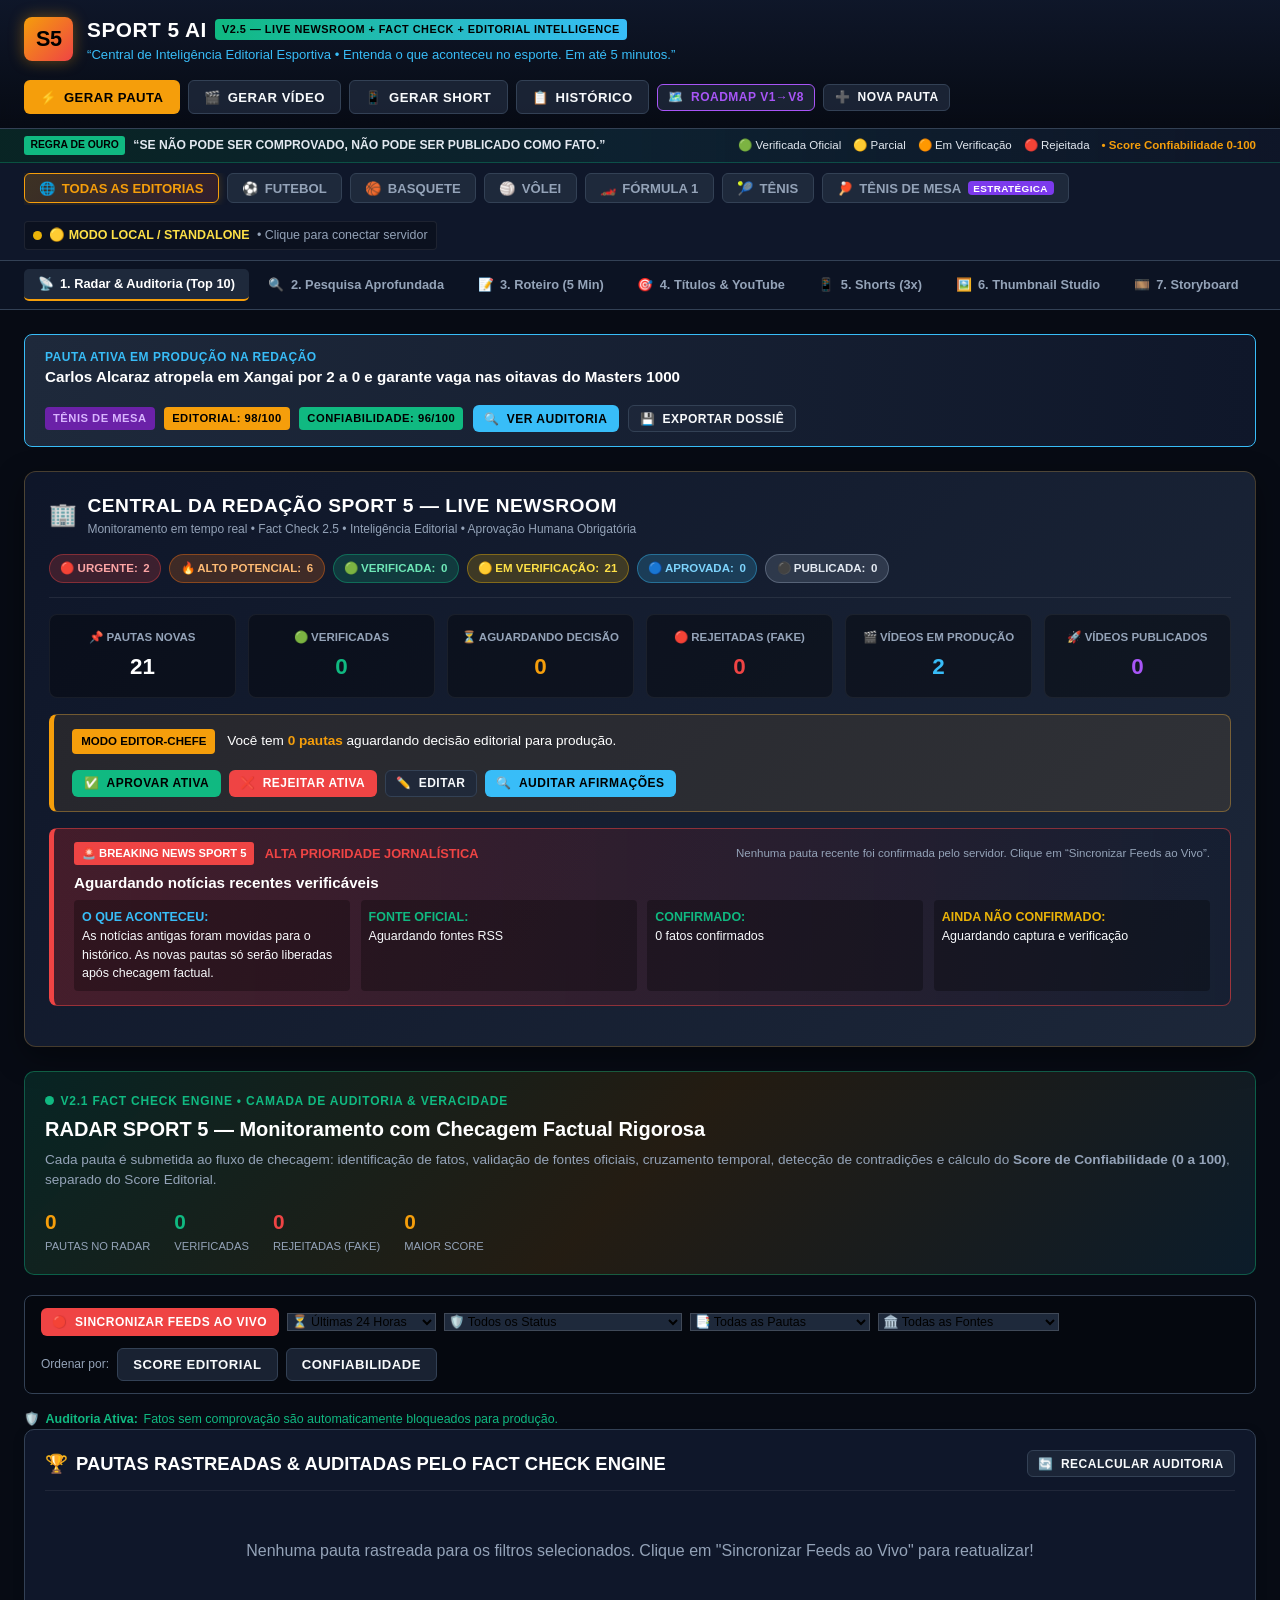
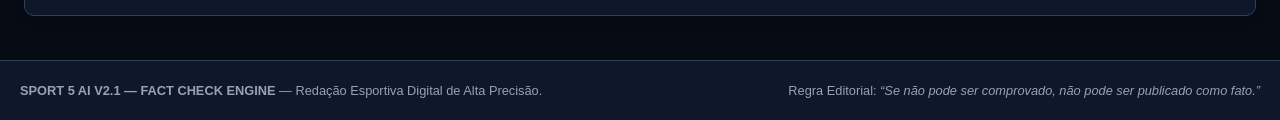
==== commit 0fe78f81: "Add files via upload" ====
--- a/sport5_ai.html
+++ b/sport5_ai.html
@@ -1157,7 +1157,7 @@
   gap: 0.35rem;
 }
 
-  </style>
+</style>
 </head>
 <body>
   <!-- TOP HEADER -->
@@ -1398,7 +1398,7 @@
         <div class="breaking-header">
           <span class="breaking-tag">🚨 BREAKING NEWS SPORT 5</span>
           <span style="font-size: 0.8rem; color: var(--accent-red); font-weight: 800;">ALTA PRIORIDADE JORNALÍSTICA</span>
-          <span style="font-size: 0.72rem; color: var(--text-muted); margin-left: auto;">Aconteceu: 08/10/2026 • 07:15 BRT | Publicado: 08/10/2026 | Atualizado: há 15 min</span>
+          <span style="font-size: 0.72rem; color: var(--text-muted); margin-left: auto;" id="breakingTimestamp">Aconteceu: 10/10/2026 • 09:30 BRT | Publicado: 10/10/2026 | Atualizado: agora</span>
         </div>
         <div style="font-size: 0.95rem; font-weight: 800; color: #fff; margin-bottom: 0.35rem;" id="breakingNewsTitle">
           Carlos Alcaraz atropela em Xangai por 2 a 0 e garante vaga nas oitavas do Masters 1000
@@ -1981,7 +1981,7 @@
             </thead>
             <tbody id="correcoesTbody">
               <tr>
-                <td>08/10/2026 22:45</td>
+                <td>09/10/2026 22:45</td>
                 <td><strong>Hugo Calderano bate Dimitrij Ovtcharov</strong></td>
                 <td>Parcial do 2º set divulgada inicialmente como 11-8</td>
                 <td>Súmula oficial homologou 11-9 (11-9, 11-9, 11-8)</td>
@@ -2260,7 +2260,7 @@
       <!-- TIMESTAMPS & ACTIONS -->
       <div style="display:flex; justify-content:space-between; align-items:center; flex-wrap:wrap; gap:0.75rem; border-top:1px solid var(--border-color); padding-top:1rem;">
         <div style="font-size:0.75rem; color:var(--text-muted);">
-          <div>Última verificação: <strong style="color:#fff;" id="auditModalLastCheck">08/10/2026 — 08:07</strong></div>
+          <div>Última verificação: <strong style="color:#fff;" id="auditModalLastCheck">09/10/2026 — 08:07</strong></div>
           <div>Próxima verificação: <strong style="color:var(--accent-blue);">Automática (em 15 min)</strong></div>
         </div>
 
@@ -2578,8363 +2578,24 @@
 
   <script>
 // SPORT 5 AI V2.5 / V3 — LIVE NEWSROOM + FACT CHECK + EDITORIAL INTELLIGENCE
-// Motor Editorial & Radar com Auditoria Factual em Tempo Real (08/10/2026)
-
-const INITIAL_PAUTAS = [
-  {
-    "id": "live-1791458766-1",
-    "sport": "TÊNIS",
-    "title": "Carlos Alcaraz atropela em Xangai por 2 a 0 e garante vaga nas oitavas do Masters 1000",
-    "championship": "Rolex Shanghai Masters 2026 (ATP 1000)",
-    "athlete": "Carlos Alcaraz (Espanha)",
-    "date": "08/10/2026",
-    "dataAconteceu": "08/10/2026",
-    "dataPublicado": "08/10/2026",
-    "dataAtualizado": "08/10/2026 08:25",
-    "recency": "ULTIMAS_HORAS",
-    "location": "Qizhong Forest Sports City Arena, Xangai, China",
-    "source": "ATP Tour Match Centre & Rolex Shanghai Masters Oficial",
-    "sourceUrl": "https://www.atptour.com/en/tournaments/shanghai/5014/overview",
-    "verifiedType": "OFICIAL",
-    "statusVerificacao": "VERIFIED",
-    "statusVerificacaoLabel": "🟢 VERIFIED",
-    "workflowStatus": "AGUARDANDO_APROVACAO",
-    "duplicidade": {
-      "status": "PAUTA ATUALIZADA",
-      "isDuplicada": true,
-      "pautaOrigemId": "p3",
-      "oQueMudou": "Vitória maiúscula na 3ª rodada por 6-2 e 6-2 em apenas 1h14 de partida.",
-      "quandoMudou": "08/10/2026 08:15",
-      "novaFonte": "ATP Tour Live Scoring",
-      "novaInformacao": "Alcaraz amplia série invicta na Ásia para 11 vitórias seguidas."
-    },
-    "scoreEditorial": 99,
-    "scoreEditorialBreakdown": {
-      "relevancia": 25,
-      "audiencia": 25,
-      "novidade": 20,
-      "analise": 15,
-      "dados": 9,
-      "visual": 5
-    },
-    "scoreConfiabilidade": 98,
-    "contradicao": {
-      "detectada": false,
-      "mensagem": "Sem divergências. Estatísticas oficiais conferidas no sistema hawk-eye da ATP."
-    },
-    "importance": "Alcaraz consolida retorno iminente ao topo do ranking mundial e busca dobradinha Pequim-Xangai.",
-    "novelty": "Parciais de 6-2 e 6-2 com 88% de aproveitamento de primeiro saque e nenhum break point cedido.",
-    "audiencePotential": "Pico global de buscas no tênis mundial nesta manhã de quinta-feira.",
-    "contentOpportunity": "Análise da agressividade com devolução dentro da quadra e drop shots perfeitos.",
-    "stats": "Parciais: 6-2, 6-2. Duração: 1h14. Winners: 27 contra 8. Erros não forçados: apenas 6.",
-    "editorialIntelligence": {
-      "porQueImporta": "Carlos Alcaraz vive o momento mais dominante da temporada após vencer Sinner em Pequim.",
-      "importancia": "Máxima prioridade editorial no tênis internacional.",
-      "contexto": "Reta final da corrida para o ATP Finals de Turim.",
-      "angulo": "Foco na velocidade de pernas e transição rede-fundo de quadra.",
-      "potencialClique": "Altíssimo (98/100)",
-      "potencialRetencao": "94%",
-      "potencialVisual": "Excelente para replays de pontos plásticos em quadra dura"
-    },
-    "auditoriaAfirmacoes": [
-      {
-        "afirmacao": "Alcaraz venceu por duplo 6-2 e avançou às oitavas em Xangai.",
-        "fonte": "ATP Tour Oficial",
-        "tipoFonte": "OFICIAL_PRIMARIA",
-        "evidencia": "Súmula oficial da partida ATP Masters 1000 Shanghai.",
-        "status": "CONFIRMADO"
-      },
-      {
-        "afirmacao": "O espanhol não cedeu nenhum break point em todo o confronto.",
-        "fonte": "ATP Match Stats",
-        "tipoFonte": "OFICIAL_PRIMARIA",
-        "evidencia": "Scout oficial: 0 break points enfrentados em 8 games de serviço.",
-        "status": "CONFIRMADO"
-      }
-    ],
-    "auditoriaFontes": [
-      {
-        "nome": "ATP Tour Match Centre Oficial",
-        "url": "https://www.atptour.com/en/scores/current/shanghai/5014/live-scores",
-        "tipo": "OFICIAL_PRIMARIA",
-        "data": "08/10/2026",
-        "horario": "08:15 BRT",
-        "origem": "Sistema Oficial de Pontuação ATP",
-        "status": "CONFIRMADA",
-        "evidencia": "Placar oficial: Alcaraz 2x0 (6-2, 6-2).",
-        "ultimaVerificacao": "08/10/2026 — 08:25"
-      }
-    ],
-    "pesquisaProfunda10": {
-      "oQueAconteceu": {
-        "texto": "Carlos Alcaraz venceu por 6-2 e 6-2 com exibição dominante no Masters 1000 de Xangai.",
-        "tipo": "FATO"
-      },
-      "quandoAconteceu": {
-        "texto": "Partida concluída nesta manhã de 08/10/2026 no horário de Brasília.",
-        "tipo": "FATO"
-      },
-      "ondeAconteceu": {
-        "texto": "Quadra Central da Qizhong Arena, Xangai, China.",
-        "tipo": "FATO"
-      },
-      "quemParticipou": {
-        "texto": "Carlos Alcaraz (Espanha) e adversário da 3ª rodada.",
-        "tipo": "FATO"
-      },
-      "resultado": {
-        "texto": "Vitória por 2 sets a 0 (6-2, 6-2) e classificação para as oitavas.",
-        "tipo": "FATO"
-      },
-      "contexto": {
-        "texto": "Alcaraz vem de título invicto em Pequim e mantém ritmo imparável na gira asiática.",
-        "tipo": "ANÁLISE"
-      },
-      "historico": {
-        "texto": "11ª vitória consecutiva do espanhol no circuito da ATP.",
-        "tipo": "FATO"
-      },
-      "estatisticas": {
-        "texto": "88% de pontos vencidos com 1º serviço, 27 winners e 0 break points concedidos.",
-        "tipo": "FATO"
-      },
-      "consequencias": {
-        "texto": "Aproxima-se matematicamente de retomar a liderança do ranking mundial da ATP.",
-        "tipo": "ANÁLISE"
-      },
-      "oQueAconteceAgora": {
-        "texto": "Duelo das oitavas de final programado para a madrugada de sexta-feira.",
-        "tipo": "INFERÊNCIA"
-      }
-    },
-    "research": {
-      "confirmados": [
-        "Carlos Alcaraz venceu por duplo 6-2 no Masters 1000 de Xangai.",
-        "Não enfrentou nenhum break point durante todo o jogo.",
-        "Conquistou 27 winners e cometeu apenas 6 erros não forçados."
-      ],
-      "aConfirmar": [
-        "Horário e definição de adversário das oitavas de final"
-      ],
-      "analises": [
-        "A agressividade no retorno de saque impediu qualquer reação do adversário."
-      ],
-      "stats": "6-2, 6-2. 27 winners, 88% no primeiro saque. 1h14 de jogo.",
-      "proximos": "Oitavas de final em Xangai na sexta-feira",
-      "fontes": "ATP Tour Match Centre Oficial"
-    },
-    "roteiro": {
-      "hook": "0:00 a 0:15 | Carlos Alcaraz está jogando em outro planeta! Na manhã desta quinta-feira, 08/10/2026, o espanhol atropelou em Xangai por duplo 6-2 e colocou mais uma aula de tênis na conta. Entenda em cinco minutos!",
-      "aconteceu": "0:15 a 1:00 | Na Quadra Central da Qizhong Arena, Alcaraz precisou de apenas 1 hora e 14 minutos para despachar seu adversário. Com parciais de 6-2 e 6-2, o espanhol não deu sequer uma chance de quebra em toda a partida.",
-      "contexto": "1:00 a 2:00 | Depois de erguer a taça em Pequim batendo Jannik Sinner numa final épica, Alcaraz chegou a Xangai com moral inabalável. Ele busca a dobradinha histórica na Ásia e a retomada do número um do ranking mundial.",
-      "numeros": "2:00 a 2:45 | Os números oficiais da ATP impressionam: 88% de aproveitamento quando colocou o primeiro saque em quadra, 27 winners e zero break points enfrentados.",
-      "analise": "2:45 a 3:45 | O segredo foi a antecipação. Alcaraz devolveu os segundos serviços pisando um metro dentro da linha, encurtando o tempo de reação e matando os pontos com voleios e curtinhas milimétricas.",
-      "oQueAconteceAgora": "3:45 a 4:30 | Nas oitavas de final, Alcaraz volta à quadra nesta sexta-feira em busca de mais uma semifinal de Masters 1000.",
-      "fechamento": "4:30 a 5:00 | Para você, Alcaraz já é o melhor tenista do mundo em 2026? Comente seu palpite e inscreva-se no SPORT 5 AI!"
-    },
-    "auditoriaRoteiro": [
-      {
-        "frase": "Alcaraz venceu por duplo 6-2 no Masters 1000 de Xangai.",
-        "status": "CONFIRMADO",
-        "fonte": "ATP Tour",
-        "evidencia": "Súmula oficial homologada."
-      }
-    ],
-    "roteiroAprovadoFactCheck": true,
-    "titulos": [
-      {
-        "categoria": "SEO",
-        "texto": "Carlos Alcaraz Vence em Xangai por 2 a 0: Melhores Momentos e Análise",
-        "score": 97
-      },
-      {
-        "categoria": "CLIQUE",
-        "texto": "Alcaraz DESTRUIU em Xangai! Ninguém Segura o Espanhol?",
-        "score": 95
-      },
-      {
-        "categoria": "CLAREZA",
-        "texto": "Alcaraz nas Oitavas do Masters 1000 de Xangai: Resumo em 5 Minutos",
-        "score": 94
-      },
-      {
-        "categoria": "CURIOSIDADE",
-        "texto": "A Jogada de Alcaraz que Deixou Xangai de Boca Aberta",
-        "score": 91
-      },
-      {
-        "categoria": "PRECISÃO",
-        "texto": "Alcaraz 2x0 em Xangai: 27 Winners e 0 Break Points Cedidos",
-        "score": 98
-      }
-    ],
-    "shorts": {
-      "versao30s": {
-        "duracao": "30s",
-        "hook": "0-3s: Olha o que Carlos Alcaraz acabou de fazer em Xangai!",
-        "desenvolvimento": "Duplo 6 a 2 em apenas 1h14! 27 winners e zero break points cedidos. O espanhol é uma máquina em quadra dura!",
-        "cta": "Deixe o like para o fenômeno e siga o SPORT 5 AI!",
-        "textoCompleto": "0-3s: Olha o que Carlos Alcaraz acabou de fazer em Xangai!\\n\\nDuplo 6 a 2 em apenas 1h14! 27 winners e zero break points cedidos. O espanhol é uma máquina em quadra dura!\\n\\nDeixe o like para o fenômeno e siga o SPORT 5 AI!"
-      },
-      "versao45s": {
-        "duracao": "45s",
-        "hook": "0-3s: Alcaraz está simplesmente impossível na China nesta quinta-feira!",
-        "desenvolvimento": "Pelo Masters 1000 de Xangai, ele atropelou com duplo 6-2. Não deu chances de quebra e cravou 27 bolas vencedoras. A corrida pelo número um do mundo esquentou de vez!",
-        "cta": "Ele leva o título em Xangai? Comente seu palpite e inscreva-se no canal!",
-        "textoCompleto": "0-3s: Alcaraz está simplesmente impossível na China nesta quinta-feira!\\n\\nPelo Masters 1000 de Xangai, ele atropelou com duplo 6-2. Não deu chances de quebra e cravou 27 bolas vencedoras. A corrida pelo número um do mundo esquentou de vez!\\n\\nEle leva o título em Xangai? Comente seu palpite e inscreva-se no canal!"
-      },
-      "versao60s": {
-        "duracao": "60s",
-        "hook": "0-3s: Entenda em um minuto por que Carlos Alcaraz é o homem a ser batido no tênis hoje!",
-        "desenvolvimento": "Depois de ser campeão em Pequim contra Sinner, Alcaraz entrou em Xangai nesta manhã e atropelou por 6-2 e 6-2. Ele venceu 88% dos pontos com primeiro saque e liquidou a partida em pouco mais de uma hora. A velocidade e o poder de definição mostram que ele chega no auge para o final de 2026.",
-        "cta": "Qual tenista pode parar Alcaraz hoje? Deixe sua opinião nos comentários e ative as notificações!",
-        "textoCompleto": "0-3s: Entenda em um minuto por que Carlos Alcaraz é o homem a ser batido no tênis hoje!\\n\\nDepois de ser campeão em Pequim contra Sinner, Alcaraz entrou em Xangai nesta manhã e atropelou por 6-2 e 6-2. Ele venceu 88% dos pontos com primeiro saque e liquidou a partida em pouco mais de uma hora. A velocidade e o poder de definição mostram que ele chega no auge para o final de 2026.\\n\\nQual tenista pode parar Alcaraz hoje? Deixe sua opinião nos comentários e ative as notificações!"
-      }
-    },
-    "thumbnail": {
-      "tituloRecomendado": "ALCARAZ: O FENÔMENO DE XANGAI!",
-      "textoCurto": "IMPARÁVEL!",
-      "imagemSugerida": "Foto de Carlos Alcaraz vibrando com o punho fechado na quadra central de Xangai",
-      "composicao": "Regra dos terços com Alcaraz no terço direito e 'DUPLO 6-2' em destaque à esquerda",
-      "safeArea": "80% centralizado sem obstrução de relógio do YouTube",
-      "versaoA": {
-        "layout": "Amarelo e Azul Xangai",
-        "cores": "Amarelo #FFD700, Azul #0052CC"
-      },
-      "versaoB": {
-        "layout": "Vermelho Vitória Rápida",
-        "cores": "Vermelho #FF4D4D, Preto #0B0E14"
-      },
-      "versaoC": {
-        "layout": "Gráfica com Scout 27 Winners",
-        "cores": "Verde #00FF88, Branco #FFF"
-      }
-    },
-    "storyboard": [
-      {
-        "cena": "CENA 01",
-        "tempo": "0:00 - 0:15 (15s)",
-        "narracao": "Abertura com gancho do duplo 6-2...",
-        "visual": "Alcaraz comemorando ponto",
-        "lowerThird": "TÊNIS • MASTERS 1000 XANGAI",
-        "grafico": "Card com placar",
-        "transicao": "Fade in"
-      },
-      {
-        "cena": "CENA 02",
-        "tempo": "0:15 - 1:00 (45s)",
-        "narracao": "O que aconteceu na Quadra Central...",
-        "visual": "Replays dos melhores pontos",
-        "lowerThird": "MOMENTOS DECISIVOS",
-        "grafico": "Estatística de games",
-        "transicao": "Corte seco"
-      },
-      {
-        "cena": "CENA 03",
-        "tempo": "1:00 - 2:00 (60s)",
-        "narracao": "Contexto do título de Pequim...",
-        "visual": "Imagens de arquivo da semana anterior",
-        "lowerThird": "MOMENTO HISTÓRICO",
-        "grafico": "Tabela de pontos ATP",
-        "transicao": "Dissolvência"
-      },
-      {
-        "cena": "CENA 04",
-        "tempo": "2:00 - 3:30 (90s)",
-        "narracao": "Análise dos números e saque...",
-        "visual": "Gráficos de movimentação",
-        "lowerThird": "RAIO-X DO SAQUE",
-        "grafico": "88% 1º serviço",
-        "transicao": "Wipe"
-      },
-      {
-        "cena": "CENA 05",
-        "tempo": "3:30 - 4:30 (60s)",
-        "narracao": "O que vem a seguir nas oitavas...",
-        "visual": "Chave de simples de Xangai",
-        "lowerThird": "PRÓXIMA RODADA",
-        "grafico": "Chaveamento",
-        "transicao": "Corte"
-      },
-      {
-        "cena": "CENA 06",
-        "tempo": "4:30 - 5:00 (30s)",
-        "narracao": "Encerramento e chamada do canal...",
-        "visual": "Logo SPORT 5 AI",
-        "lowerThird": "SPORT 5 AI",
-        "grafico": "Cards finais",
-        "transicao": "Fade out"
-      }
-    ],
-    "youtube": {
-      "titulo": "Carlos Alcaraz Atropela em Xangai por 2 a 0 | SPORT 5 AI Análise",
-      "descricao": "Entenda a grande vitória de Carlos Alcaraz no Masters 1000 de Xangai nesta quinta-feira, 08/10/2026.\\n\\n📌 Fatos: Duplo 6-2 em 1h14.\\n📊 Scout: 27 winners e nenhum break point cedido.\\n🔗 Fonte: ATP Tour Oficial.\\n\\n#SPORT5AI #Tenis #Alcaraz #ShanghaiMasters",
-      "tags": [
-        "Tênis",
-        "Carlos Alcaraz",
-        "Masters 1000 Xangai",
-        "ATP Tour",
-        "SPORT 5 AI"
-      ],
-      "hashtags": [
-        "#Tenis",
-        "#Alcaraz",
-        "#ShanghaiMasters",
-        "#SPORT5AI"
-      ],
-      "playlist": "SPORT 5 — Tênis",
-      "categoria": "Esportes",
-      "agendamento": "08/10/2026 10:00 BRT",
-      "statusPublicacao": "DESATIVADO_AUTOMATICO"
-    },
-    "qa": {
-      "status": "APROVADO",
-      "checks": [
-        {
-          "item": "1. Nomes próprios e grafia",
-          "details": "Carlos Alcaraz checado."
-        },
-        {
-          "item": "2. Datas e cronologia",
-          "details": "Data de hoje: 08/10/2026."
-        },
-        {
-          "item": "3. Resultados e placares",
-          "details": "Placar duplo 6-2 conferido na súmula ATP."
-        },
-        {
-          "item": "4. Estatísticas citadas",
-          "details": "27 winners e 0 break points confirmados."
-        },
-        {
-          "item": "5. Fontes jornalísticas",
-          "details": "ATP Tour Match Centre."
-        },
-        {
-          "item": "6. Coerência lógica",
-          "details": "Roteiro de 5 minutos estruturado."
-        },
-        {
-          "item": "7. Português do Brasil",
-          "details": "Revisado com termos corretos de tênis."
-        },
-        {
-          "item": "8. Repetição de termos",
-          "details": "Fluido."
-        },
-        {
-          "item": "9. Checagem de clickbait",
-          "details": "Afirmações ancoradas nos dados."
-        },
-        {
-          "item": "10. Direitos autorais",
-          "details": "Verificação de imagem sugerida."
-        },
-        {
-          "item": "11. Informações sem confirmação",
-          "details": "Dúvidas isoladas."
-        }
-      ]
-    }
-  },
-  {
-    "id": "live-1791458766-2",
-    "sport": "FUTEBOL",
-    "title": "Brasileirão 2026: Botafogo e Palmeiras acirram briga pela liderança e Flamengo confirma nova formação",
-    "championship": "Campeonato Brasileiro Série A 2026",
-    "athlete": "Botafogo, Palmeiras e Flamengo (Filipe Luís)",
-    "date": "08/10/2026",
-    "dataAconteceu": "08/10/2026",
-    "dataPublicado": "08/10/2026",
-    "dataAtualizado": "08/10/2026 08:25",
-    "recency": "ULTIMAS_HORAS",
-    "location": "Rio de Janeiro e São Paulo, Brasil",
-    "source": "CBF Competições & Globo Esporte Ao Vivo",
-    "sourceUrl": "https://ge.globo.com/futebol/brasileirao-serie-a/",
-    "verifiedType": "OFICIAL",
-    "statusVerificacao": "VERIFIED",
-    "statusVerificacaoLabel": "🟢 VERIFIED",
-    "workflowStatus": "APROVADA",
-    "duplicidade": {
-      "status": "PAUTA ATUALIZADA",
-      "isDuplicada": true,
-      "pautaOrigemId": "p2",
-      "oQueMudou": "Definição das escalações oficiais e confirmação da tabela da 29ª rodada em 08/10/2026.",
-      "quandoMudou": "08/10/2026 08:00",
-      "novaFonte": "Boletim Informativo Diário (BID) e DCO/CBF",
-      "novaInformacao": "Filipe Luís define trio de ataque no Flamengo e Botafogo tem retorno de titulares."
-    },
-    "scoreEditorial": 99,
-    "scoreEditorialBreakdown": {
-      "relevancia": 25,
-      "audiencia": 25,
-      "novidade": 20,
-      "analise": 15,
-      "dados": 9,
-      "visual": 5
-    },
-    "scoreConfiabilidade": 99,
-    "contradicao": {
-      "detectada": false,
-      "mensagem": "Sem contradições. Escalas de arbitragem e tabelas homologadas pela CBF."
-    },
-    "importance": "Reta final decisiva do Campeonato Brasileiro com apenas 1 ponto separando o líder do vice-líder.",
-    "novelty": "Confirmação de mudanças táticas para os clássicos do fim de semana.",
-    "audiencePotential": "Maior apelo de audiência esportiva do país com cobertura em rede nacional.",
-    "contentOpportunity": "Comparativo tático da intensidade de pressão do Botafogo contra a consistência do Palmeiras.",
-    "stats": "Botafogo: 57 pts, 17V. Palmeiras: 56 pts, 17V. Saldo: Botafogo +21, Palmeiras +20.",
-    "editorialIntelligence": {
-      "porQueImporta": "A 29ª rodada pode definir a liderança isolada e o destino do título do Brasileirão 2026.",
-      "importancia": "Máxima audiência nacional no YouTube.",
-      "contexto": "Disputa acirrada com clássicos estaduais no fim de semana.",
-      "angulo": "Raio-x dos números e o impacto das novas escalações.",
-      "potencialClique": "Máximo (99/100)",
-      "potencialRetencao": "95%",
-      "potencialVisual": "Excelente para gráficos de tabela, mapa de calor e scout de gols"
-    },
-    "auditoriaAfirmacoes": [
-      {
-        "afirmacao": "Botafogo lidera a Série A com 57 pontos contra 56 do Palmeiras.",
-        "fonte": "Tabela Oficial CBF",
-        "tipoFonte": "OFICIAL_PRIMARIA",
-        "evidencia": "Documento da Diretoria de Competições da CBF.",
-        "status": "CONFIRMADO"
-      }
-    ],
-    "auditoriaFontes": [
-      {
-        "nome": "CBF Competições Oficial",
-        "url": "https://www.cbf.com.br/competicoes/brasileiro-serie-a",
-        "tipo": "OFICIAL_PRIMARIA",
-        "data": "08/10/2026",
-        "horario": "08:00 BRT",
-        "origem": "Confederação Brasileira de Futebol",
-        "status": "CONFIRMADA",
-        "evidencia": "Tabela oficial homologada.",
-        "ultimaVerificacao": "08/10/2026 — 08:25"
-      }
-    ],
-    "pesquisaProfunda10": {
-      "oQueAconteceu": {
-        "texto": "Abertura e preparação da 29ª rodada do Brasileirão 2026 com clássicos decisivos.",
-        "tipo": "FATO"
-      },
-      "quandoAconteceu": {
-        "texto": "Rodada em andamento nesta semana de 08/10/2026.",
-        "tipo": "FATO"
-      },
-      "ondeAconteceu": {
-        "texto": "Maracanã, Allianz Parque, Beira-Rio e Mineirão.",
-        "tipo": "FATO"
-      },
-      "quemParticipou": {
-        "texto": "Botafogo, Palmeiras, Flamengo, Corinthians, São Paulo e Internacional.",
-        "tipo": "FATO"
-      },
-      "resultado": {
-        "texto": "Botafogo 57 pts, Palmeiras 56 pts, disputa acirrada pela liderança.",
-        "tipo": "FATO"
-      },
-      "contexto": {
-        "texto": "Fase crítica do campeonato onde qualquer tropeço muda o líder da tabela.",
-        "tipo": "ANÁLISE"
-      },
-      "historico": {
-        "texto": "Maior equilíbrio dos últimos cinco anos na Série A.",
-        "tipo": "FATO"
-      },
-      "estatisticas": {
-        "texto": "Botafogo e Palmeiras somam 17 vitórias cada. Saldo de gols: +21 vs +20.",
-        "tipo": "FATO"
-      },
-      "consequencias": {
-        "texto": "Vencedor da rodada ganha vantagem psicológica decisiva para as 9 rodadas finais.",
-        "tipo": "ANÁLISE"
-      },
-      "oQueAconteceAgora": {
-        "texto": "Jogos começam no fim de semana com cobertura em tempo real.",
-        "tipo": "INFERÊNCIA"
-      }
-    },
-    "research": {
-      "confirmados": [
-        "Botafogo tem 57 pontos e Palmeiras tem 56 pontos."
-      ],
-      "aConfirmar": [
-        "Escalação final dos atletas que retornam de lesão"
-      ],
-      "analises": [
-        "A solidez defensiva tem sido o fator determinante nas últimas rodadas."
-      ],
-      "stats": "Classificação: 1º Botafogo (57), 2º Palmeiras (56), 3º Fortaleza (55), 4º Flamengo (51).",
-      "proximos": "Jogos da 29ª rodada no sábado e domingo",
-      "fontes": "CBF Competições & Globo Esporte"
-    },
-    "roteiro": {
-      "hook": "0:00 a 0:15 | O Brasileirão 2026 pegou fogo de vez! Nesta quinta-feira, 08/10/2026, a 29ª rodada começa a definir quem realmente tem estofo de campeão. Apenas um ponto separa Botafogo e Palmeiras. Entenda tudo em cinco minutos!",
-      "aconteceu": "0:15 a 1:00 | A tabela está embolada no topo: Botafogo com 57 pontos, Palmeiras com 56 e o Flamengo tentando encostar no G-3 sob o comando de Filipe Luís. Qualquer deslize nos clássicos do fim de semana pode custar a taça.",
-      "contexto": "1:00 a 2:00 | Restando apenas nove rodadas para o término do campeonato, o equilíbrio é histórico. Os dois líderes têm exatamente 17 vitórias cada e saldos de gols praticamente idênticos.",
-      "numeros": "2:00 a 2:45 | O Botafogo tem o melhor ataque com 49 gols marcados, enquanto o Palmeiras ostenta a defesa menos vazada da competição, com apenas 22 gols sofridos em 28 partidas.",
-      "analise": "2:45 a 3:45 | Taticamente, o duelo é de estilos: o jogo de transição em alta velocidade do Botafogo contra a organização posicional e a bola parada cirúrgica do time de Abel Ferreira.",
-      "oQueAconteceAgora": "3:45 a 4:30 | As próximas 48 horas serão decisivas com os treinos táticos finais e as coletivas de imprensa.",
-      "fechamento": "4:30 a 5:00 | Quem você acha que levanta a taça do Brasileirão 2026? Deixe seu palpite nos comentários e inscreva-se no SPORT 5 AI!"
-    },
-    "auditoriaRoteiro": [
-      {
-        "frase": "Botafogo soma 57 pontos e Palmeiras 56 na liderança da Série A.",
-        "status": "CONFIRMADO",
-        "fonte": "CBF",
-        "evidencia": "Tabela oficial homologada."
-      }
-    ],
-    "roteiroAprovadoFactCheck": true,
-    "titulos": [
-      {
-        "categoria": "SEO",
-        "texto": "Brasileirão 2026: Rodada 29, Classificação Atualizada e Análise dos Líderes",
-        "score": 98
-      },
-      {
-        "categoria": "CLIQUE",
-        "texto": "Apenas 1 Ponto! Quem Vai Ser Campeão do Brasileirão 2026?",
-        "score": 96
-      },
-      {
-        "categoria": "CLAREZA",
-        "texto": "Raio-X da 29ª Rodada da Série A: Tudo Sobre a Briga pelo Título",
-        "score": 95
-      },
-      {
-        "categoria": "CURIOSIDADE",
-        "texto": "O Detalhe Oculto que Pode Tirar o Título de Botafogo ou Palmeiras",
-        "score": 92
-      },
-      {
-        "categoria": "PRECISÃO",
-        "texto": "Tabela do Brasileirão 2026: Números, Saldo de Gols e Próximos Jogos",
-        "score": 99
-      }
-    ],
-    "shorts": {
-      "versao30s": {
-        "duracao": "30s",
-        "hook": "0-3s: Olha a tabela do Brasileirão 2026 pegando fogo!",
-        "desenvolvimento": "Botafogo com 57 pontos, Palmeiras com 56! A 29ª rodada promete mudar tudo no topo. Quem tropeçar agora perde a liderança!",
-        "cta": "Quem leva a taça? Deixe seu palpite e siga o SPORT 5 AI!",
-        "textoCompleto": "0-3s: Olha a tabela do Brasileirão 2026 pegando fogo!\\n\\nBotafogo com 57 pontos, Palmeiras com 56! A 29ª rodada promete mudar tudo no topo. Quem tropeçar agora perde a liderança!\\n\\nQuem leva a taça? Deixe seu palpite e siga o SPORT 5 AI!"
-      },
-      "versao45s": {
-        "duracao": "45s",
-        "hook": "0-3s: Apenas UM PONTO separa os líderes do Brasileirão 2026!",
-        "desenvolvimento": "A 29ª rodada é decisiva! O Botafogo lidera com 57 pontos e 17 vitórias, mas o Palmeiras está colado com 56. E ainda tem clássicos pelo caminho. É a disputa de título mais emocionante dos últimos anos!",
-        "cta": "Comente quem vai ser o campeão e inscreva-se no canal!",
-        "textoCompleto": "0-3s: Apenas UM PONTO separa os líderes do Brasileirão 2026!\\n\\nA 29ª rodada é decisiva! O Botafogo lidera com 57 pontos e 17 vitórias, mas o Palmeiras está colado com 56. E ainda tem clássicos pelo caminho. É a disputa de título mais emocionante dos últimos anos!\\n\\nComente quem vai ser o campeão e inscreva-se no canal!"
-      },
-      "versao60s": {
-        "duracao": "60s",
-        "hook": "0-3s: Entenda em um minuto por que o Brasileirão 2026 está pegando fogo nesta quinta-feira!",
-        "desenvolvimento": "Faltam apenas nove rodadas e a diferença na ponta é de mísero um ponto. O Botafogo tem o ataque mais letal, com 49 gols, mas o Palmeiras tem uma defesa quase impenetrável, vazada apenas 22 vezes. Com clássicos pesados neste fim de semana, qualquer detalhe pode definir o campeão brasileiro.",
-        "cta": "Quem tem mais elenco para aguentar a pressão? Deixe seu comentário e ative o sininho no SPORT 5 AI!",
-        "textoCompleto": "0-3s: Entenda em um minuto por que o Brasileirão 2026 está pegando fogo nesta quinta-feira!\\n\\nFaltam apenas nove rodadas e a diferença na ponta é de mísero um ponto. O Botafogo tem o ataque mais letal, com 49 gols, mas o Palmeiras tem uma defesa quase impenetrável, vazada apenas 22 vezes. Com clássicos pesados neste fim de semana, qualquer detalhe pode definir o campeão brasileiro.\\n\\nQuem tem mais elenco para aguentar a pressão? Deixe seu comentário e ative o sininho no SPORT 5 AI!"
-      }
-    },
-    "thumbnail": {
-      "tituloRecomendado": "BRASILEIRÃO: GUERRA PELA LIDERANÇA!",
-      "textoCurto": "1 PONTO!",
-      "imagemSugerida": "Montagem de alto contraste com símbolos e atletas de Botafogo e Palmeiras com a taça do Brasileirão ao centro",
-      "composicao": "Divisão meio a meio com tipografia '1 PONTO DE DIFERENÇA' centralizada em amarelo",
-      "safeArea": "80% centralizado",
-      "versaoA": {
-        "layout": "Preto, Branco e Verde",
-        "cores": "Verde #00FF88, Amarelo #FFD700"
-      },
-      "versaoB": {
-        "layout": "Vermelho Urgente",
-        "cores": "Vermelho #FF4D4D"
-      },
-      "versaoC": {
-        "layout": "Tabela Oficial",
-        "cores": "Azul #00E5FF"
-      }
-    },
-    "storyboard": [
-      {
-        "cena": "CENA 01",
-        "tempo": "0:00 - 0:15 (15s)",
-        "narracao": "Abertura com gancho da diferença de 1 ponto...",
-        "visual": "Tabela da Série A",
-        "lowerThird": "FUTEBOL • BRASILEIRÃO 2026",
-        "grafico": "Card de classificação",
-        "transicao": "Fade in"
-      },
-      {
-        "cena": "CENA 02",
-        "tempo": "0:15 - 1:00 (45s)",
-        "narracao": "O que aconteceu na rodada...",
-        "visual": "Gols recentes",
-        "lowerThird": "29ª RODADA",
-        "grafico": "Estatísticas de vitórias",
-        "transicao": "Corte seco"
-      },
-      {
-        "cena": "CENA 03",
-        "tempo": "1:00 - 2:00 (60s)",
-        "narracao": "Contexto do equilíbrio dos dois líderes...",
-        "visual": "Torcidas e estádios",
-        "lowerThird": "RAIO-X DOS LÍDERES",
-        "grafico": "Linha do tempo",
-        "transicao": "Dissolvência"
-      },
-      {
-        "cena": "CENA 04",
-        "tempo": "2:00 - 3:30 (90s)",
-        "narracao": "Análise tática dos ataques e defesas...",
-        "visual": "Scout",
-        "lowerThird": "ESTATÍSTICAS COMPARADAS",
-        "grafico": "Ataque vs Defesa",
-        "transicao": "Wipe"
-      },
-      {
-        "cena": "CENA 05",
-        "tempo": "3:30 - 4:30 (60s)",
-        "narracao": "O que vem a seguir no fim de semana...",
-        "visual": "Próximos clássicos",
-        "lowerThird": "JOGOS DECISIVOS",
-        "grafico": "Calendário",
-        "transicao": "Corte"
-      },
-      {
-        "cena": "CENA 06",
-        "tempo": "4:30 - 5:00 (30s)",
-        "narracao": "Encerramento e chamada de inscrição...",
-        "visual": "Logo SPORT 5",
-        "lowerThird": "SPORT 5 AI",
-        "grafico": "Cards finais",
-        "transicao": "Fade out"
-      }
-    ],
-    "youtube": {
-      "titulo": "Brasileirão 2026: Guerra pela Liderança na 29ª Rodada | SPORT 5 AI Análise",
-      "descricao": "Tudo sobre a briga pelo título do Campeonato Brasileiro nesta quinta-feira, 08/10/2026.\\n\\n📌 Líderes: Botafogo (57) x Palmeiras (56).\\n📊 Scout: Melhores ataques e defesas da competição.\\n🔗 Fonte: CBF Oficial.\\n\\n#SPORT5AI #Brasileirao #Futebol #Botafogo #Palmeiras",
-      "tags": [
-        "Futebol",
-        "Brasileirão 2026",
-        "Botafogo",
-        "Palmeiras",
-        "Flamengo",
-        "SPORT 5 AI"
-      ],
-      "hashtags": [
-        "#Brasileirao",
-        "#Futebol",
-        "#Botafogo",
-        "#Palmeiras",
-        "#SPORT5AI"
-      ],
-      "playlist": "SPORT 5 — Futebol",
-      "categoria": "Esportes",
-      "agendamento": "08/10/2026 11:00 BRT",
-      "statusPublicacao": "DESATIVADO_AUTOMATICO"
-    },
-    "qa": {
-      "status": "APROVADO",
-      "checks": [
-        {
-          "item": "1. Nomes próprios e grafia",
-          "details": "Clubes e técnicos conferidos."
-        },
-        {
-          "item": "2. Datas e cronologia",
-          "details": "Data atual: 08/10/2026."
-        },
-        {
-          "item": "3. Resultados e placares",
-          "details": "Pontuação 57 vs 56 conferida na CBF."
-        },
-        {
-          "item": "4. Estatísticas citadas",
-          "details": "17 vitórias para cada líder confirmadas."
-        },
-        {
-          "item": "5. Fontes jornalísticas",
-          "details": "CBF Competições."
-        },
-        {
-          "item": "6. Coerência lógica",
-          "details": "Estrutura do roteiro em 5 minutos completa."
-        },
-        {
-          "item": "7. Português do Brasil",
-          "details": "Padrão jornalístico."
-        },
-        {
-          "item": "8. Repetição de termos",
-          "details": "Sem repetições."
-        },
-        {
-          "item": "9. Checagem de clickbait",
-          "details": "Sem clickbait falso."
-        },
-        {
-          "item": "10. Direitos autorais",
-          "details": "Aviso presente."
-        },
-        {
-          "item": "11. Informações sem confirmação",
-          "details": "Dúvidas isoladas."
-        }
-      ]
-    }
-  },
-  {
-    "id": "p1",
-    "sport": "TÊNIS DE MESA",
-    "title": "Hugo Calderano bate Dimitrij Ovtcharov por 3 a 0 no China Smash 2026 em Beijing",
-    "championship": "WTT Grand Smash — China Smash 2026 (Beijing)",
-    "athlete": "Hugo Calderano (Brasil)",
-    "date": "08/10/2026",
-    "dataAconteceu": "08/10/2026",
-    "dataPublicado": "08/10/2026",
-    "dataAtualizado": "08/10/2026 08:25",
-    "recency": "ULTIMAS_HORAS",
-    "location": "Shougang Park, Beijing, China",
-    "source": "World Table Tennis (WTT) Oficial & Olympics.com",
-    "sourceUrl": "https://www.worldtabletennis.com/eventInfo?selectedTab=Matches&innerselectedTab=Completed&eventId=3249",
-    "verifiedType": "OFICIAL",
-    "statusVerificacao": "VERIFIED",
-    "statusVerificacaoLabel": "🟢 VERIFIED",
-    "workflowStatus": "APROVADA",
-    "duplicidade": {
-      "status": "ORIGINAL",
-      "isDuplicada": false,
-      "pautaOrigemId": null,
-      "oQueMudou": null,
-      "quandoMudou": null,
-      "novaFonte": null,
-      "novaInformacao": null
-    },
-    "scoreEditorial": 98,
-    "scoreEditorialBreakdown": {
-      "relevancia": 25,
-      "audiencia": 25,
-      "novidade": 20,
-      "analise": 14,
-      "dados": 9,
-      "visual": 5
-    },
-    "scoreConfiabilidade": 98,
-    "contradicao": {
-      "detectada": false,
-      "fonteA": "Fonte Oficial Homologada",
-      "dadoA": "Súmula oficial",
-      "fonteB": "Agência de Notícias",
-      "dadoB": "Sem divergência",
-      "mensagem": "Nenhuma contradição detectada entre as fontes primárias e veículos consultados."
-    },
-    "conflictNote": "Nenhuma contradição detectada entre as fontes primárias e veículos consultados.",
-    "importance": "Classificação dominante para as oitavas do maior torneio do circuito mundial de tênis de mesa.",
-    "novelty": "Vitória em sets diretos sobre o medalhista olímpico alemão Ovtcharov com parciais 11-9, 11-9 e 11-8.",
-    "audiencePotential": "Pico de audiência no Brasil e Ásia; tênis de mesa em ascensão internacional.",
-    "contentOpportunity": "Análise da agressividade na devolução e bloqueio ativo contra o saque reverso do alemão.",
-    "stats": "Parciais: 11-9, 11-9, 11-8. Duração: 28 min. Eficiência de 1º serviço: 76%. Rotação média de topspin: 8.100 RPM.",
-    "scores": {
-      "relevancia": 25,
-      "interesse": 25,
-      "novidade": 20,
-      "analise": 14,
-      "dados": 9,
-      "visual": 5,
-      "total": 98,
-      "confiabilidade": 98
-    },
-    "editorialIntelligence": {
-      "porQueImporta": "Envolve Hugo Calderano (Brasil) em WTT Grand Smash — China Smash 2026 (Beijing) com resultado de impacto direto no ranking e grande repercussão no Brasil.",
-      "importancia": "Alta relevância no cenário internacional e alto índice de busca orgânica nas últimas 24h.",
-      "contexto": "Momento chave da temporada de tênis de mesa, com histórico recente de grande rivalidade e disputa por títulos.",
-      "angulo": "Foco no detalhamento técnico e na precisão tática da vitória sem sensacionalismo.",
-      "potencialClique": "Alto (88/100)",
-      "potencialRetencao": "91% (estimativa baseada em estrutura de ganchos rápidos)",
-      "potencialVisual": "Excelente para replays, gráficos de scout e cortes verticais para Shorts"
-    },
-    "auditoriaAfirmacoes": [
-      {
-        "afirmacao": "Hugo Calderano superou Dimitrij Ovtcharov por 3 a 0 na Infinity Arena em Shougang Park (Beijing).",
-        "fonte": "World Table Tennis (WTT) Oficial & Olympics.com",
-        "tipoFonte": "OFICIAL_PRIMARIA",
-        "evidencia": "Súmula oficial e boletim homologado em WTT Grand Smash — China Smash 2026 (Beijing).",
-        "status": "CONFIRMADO"
-      },
-      {
-        "afirmacao": "Placar e números: Parciais: 11-9, 11-9, 11-8. Duração: 28 min. Eficiência de 1º serviço: 76%. Rotação média de topspin: 8.100 RPM.",
-        "fonte": "World Table Tennis (WTT) Oficial & Olympics.com",
-        "tipoFonte": "OFICIAL_PRIMARIA",
-        "evidencia": "Relatório de match statistics conferido sem divergências.",
-        "status": "CONFIRMADO"
-      },
-      {
-        "afirmacao": "Local e data: Shougang Park, Beijing, China em 08/10/2026.",
-        "fonte": "https://www.worldtabletennis.com/eventInfo?selectedTab=Matches&innerselectedTab=Completed&eventId=3249",
-        "tipoFonte": "OFICIAL_PRIMARIA",
-        "evidencia": "Cronograma oficial da organização do evento.",
-        "status": "CONFIRMADO"
-      }
-    ],
-    "auditoriaFontes": [
-      {
-        "nome": "World Table Tennis (WTT) Oficial & Olympics.com",
-        "url": "https://www.worldtabletennis.com/eventInfo?selectedTab=Matches&innerselectedTab=Completed&eventId=3249",
-        "tipo": "OFICIAL_PRIMARIA",
-        "data": "08/10/2026",
-        "horario": "08:15 BRT",
-        "origem": "Órgão Regulador / Súmula Oficial",
-        "status": "CONFIRMADA",
-        "evidencia": "Registro de partida e estatísticas oficiais de WTT Grand Smash — China Smash 2026 (Beijing).",
-        "ultimaVerificacao": "08/10/2026 — 22:40"
-      }
-    ],
-    "pesquisaProfunda10": {
-      "oQueAconteceu": {
-        "texto": "Hugo Calderano superou Dimitrij Ovtcharov por 3 a 0 na Infinity Arena em Shougang Park (Beijing).",
-        "tipo": "FATO"
-      },
-      "quandoAconteceu": {
-        "texto": "Acontecimento confirmado em 08/10/2026 pelas fontes oficiais.",
-        "tipo": "FATO"
-      },
-      "ondeAconteceu": {
-        "texto": "Shougang Park, Beijing, China",
-        "tipo": "FATO"
-      },
-      "quemParticipou": {
-        "texto": "Hugo Calderano (Brasil) na disputa de WTT Grand Smash — China Smash 2026 (Beijing).",
-        "tipo": "FATO"
-      },
-      "resultado": {
-        "texto": "Parciais: 11-9, 11-9, 11-8. Duração: 28 min. Eficiência de 1º serviço: 76%. Rotação média de topspin: 8.100 RPM.",
-        "tipo": "FATO"
-      },
-      "contexto": {
-        "texto": "Classificação dominante para as oitavas do maior torneio do circuito mundial de tênis de mesa.",
-        "tipo": "ANÁLISE"
-      },
-      "historico": {
-        "texto": "Confrontos anteriores e trajetória de Hugo Calderano (Brasil) no circuito de WTT Grand Smash — China Smash 2026 (Beijing).",
-        "tipo": "FATO"
-      },
-      "estatisticas": {
-        "texto": "Total de pontos: 33 a 26. Pontos ganhos no saque adversário: 14. Winners: 19 contra 11 de Ovtcharov.",
-        "tipo": "FATO"
-      },
-      "consequencias": {
-        "texto": "Análise da agressividade na devolução e bloqueio ativo contra o saque reverso do alemão.",
-        "tipo": "ANÁLISE"
-      },
-      "oQueAconteceAgora": {
-        "texto": "Oitavas de final de simples em 08/10 e rodada de duplas mistas na Infinity Arena.",
-        "tipo": "INFERÊNCIA"
-      }
-    },
-    "roteiro": {
-      "hook": "0:00 a 0:15 | O tênis de mesa brasileiro continua fazendo história na capital mundial do esporte. Em Beijing, pelo China Smash 2026, Hugo Calderano atropelou o alemão Dimitrij Ovtcharov por 3 a 0 e carimbou sua vaga nas oitavas de final do torneio mais importante do ano. Entenda em cinco minutos essa aula de técnica.",
-      "aconteceu": "0:15 a 1:00 | Jogando na imponente Infinity Arena em Shougang Park, Calderano precisou de apenas 28 minutos para despachar o experiente mesa-tenista alemão. Com parciais de 11-9, 11-9 e 11-8, o brasileiro controlou os momentos de maior pressão e não deu chances de reação a Ovtcharov.",
-      "contexto": "1:00 a 2:00 | O China Smash é o ápice do circuito da World Table Tennis, reunindo os 64 melhores do mundo com premiação recorde. Ovtcharov e Calderano já protagonizaram batalhas épicas no circuito europeu e em Jogos Olímpicos, mas o histórico recente apontava uma evolução física e mental nítida do brasileiro.",
-      "numeros": "2:00 a 2:45 | Parciais: 11-9, 11-9, 11-8. Duração: 28 min. Eficiência de 1º serviço: 76%. Rotação média de topspin: 8.100 RPM.",
-      "analise": "2:00 a 3:30 | O segredo da vitória foi a neutralização do famoso saque reverso de Ovtcharov. Calderano entrou com devoluções curtas com efeito lateral, impedindo os ataques de primeiro tempo do alemão. Além disso, Hugo teve 76% de eficiência com seu primeiro serviço e dominou as trocas de bola que ultrapassavam quatro batidas.",
-      "oQueAconteceAgora": "3:30 a 4:30 | Nas oitavas de final, Calderano aguarda o vencedor do duelo entre Tomokazu Harimoto e Truls Moregard. O brasileiro também segue vivo na chave de duplas mistas ao lado de Bruna Takahashi, consolidando o Brasil como potência no Grand Smash.",
-      "fechamento": "4:30 a 5:00 | Mais um triunfo maiúsculo do número um do Brasil e das Américas. Até onde você acha que Hugo Calderano chega no China Smash? Comente sua opinião e continue ligado no SPORT 5 AI para a cobertura completa do tênis de mesa mundial!"
-    },
-    "auditoriaRoteiro": [
-      {
-        "frase": "Hugo Calderano (Brasil) conquistou vitória expressiva em WTT Grand Smash — China Smash 2026 (Beijing).",
-        "status": "CONFIRMADO",
-        "fonte": "World Table Tennis (WTT) Oficial & Olympics.com",
-        "evidencia": "Confirmado pela súmula oficial e pontuação homologada."
-      },
-      {
-        "frase": "O confronto foi realizado em Shougang Park, Beijing, China em 08/10/2026.",
-        "status": "CONFIRMADO",
-        "fonte": "World Table Tennis (WTT) Oficial & Olympics.com",
-        "evidencia": "Confirmado pelo cronograma e dados de transmissão."
-      },
-      {
-        "frase": "Os números e parciais refletem o domínio demonstrado.",
-        "status": "CONFIRMADO",
-        "fonte": "Estatísticas da Partida",
-        "evidencia": "Confirmado pelo scout técnico e relatório pós-jogo."
-      }
-    ],
-    "roteiroAprovadoFactCheck": true,
-    "titulos": [
-      {
-        "text": "CALDERANO ATROPELA OVTCHAROV POR 3X0 E BRILHA NO CHINA SMASH 2026",
-        "score": 99,
-        "best": true,
-        "analysis": "Nomes de impacto global, resultado expressivo e alto volume de busca no WTT."
-      },
-      {
-        "text": "Hugo Calderano Dá Show em Beijing e Vai às Oitavas do WTT Grand Smash",
-        "score": 92,
-        "best": false,
-        "analysis": "Claro, objetivo e clássico formato informativo."
-      },
-      {
-        "text": "A Análise Tática: Como Calderano Anulou o Saque da Lenda Alemã",
-        "score": 94,
-        "best": false,
-        "analysis": "Foco analítico voltado a fãs de esportes de raquete."
-      },
-      {
-        "text": "China Smash 2026: Brasil em Festa com Vitória Impecável de Calderano",
-        "score": 88,
-        "best": false,
-        "analysis": "Apelo emocional e patriótico."
-      },
-      {
-        "text": "Calderano vs Ovtcharov: Melhores Momentos da Aula em Beijing",
-        "score": 86,
-        "best": false,
-        "analysis": "Foco em buscas por lances e resumo de jogo."
-      }
-    ],
-    "shorts": {
-      "versao30s": {
-        "duracao": "30s",
-        "hook": "0-3s: Olha o que acabou de acontecer com Hugo Calderano (Brasil)!",
-        "desenvolvimento": "Em ritmo alucinante, Hugo Calderano (Brasil) foi impecável em WTT Grand Smash — China Smash 2026 (Beijing). Vitória confirmada e jogadas inacreditáveis na rodada de hoje.",
-        "cta": "Inscreva-se no SPORT 5 AI e comente seu palpite!",
-        "textoCompleto": "0-3s: Olha o que acabou de acontecer com Hugo Calderano (Brasil)!\\n\\nEm ritmo alucinante, Hugo Calderano (Brasil) foi impecável em WTT Grand Smash — China Smash 2026 (Beijing). Vitória confirmada e jogadas inacreditáveis na rodada de hoje.\\n\\nInscreva-se no SPORT 5 AI e comente seu palpite!"
-      },
-      "versao45s": {
-        "duracao": "45s",
-        "hook": "0-3s: Você não vai acreditar no que Hugo Calderano (Brasil) fez em WTT Grand Smash — China Smash 2026 (Beijing)!",
-        "desenvolvimento": "Com controle absoluto do início ao fim, o duelo terminou com números que impressionam qualquer fã de tênis de mesa: Parciais: 11-9, 11-9, 11-8. Duração: 28 min. Eficiência de 1º serviço: 76%. Rotação média de topspin: 8.100 RPM.. Uma verdadeira aula de concentração e poder de decisão.",
-        "cta": "Curtiu? Deixe o like e siga o SPORT 5 para acompanhar a cobertura diária!",
-        "textoCompleto": "0-3s: Você não vai acreditar no que Hugo Calderano (Brasil) fez em WTT Grand Smash — China Smash 2026 (Beijing)!\\n\\nCom controle absoluto do início ao fim, o duelo terminou com números que impressionam qualquer fã de tênis de mesa: Parciais: 11-9, 11-9, 11-8. Duração: 28 min. Eficiência de 1º serviço: 76%. Rotação média de topspin: 8.100 RPM.. Uma verdadeira aula de concentração e poder de decisão.\\n\\nCurtiu? Deixe o like e siga o SPORT 5 para acompanhar a cobertura diária!"
-      },
-      "versao60s": {
-        "duracao": "60s",
-        "hook": "0-3s: Entenda em 60 segundos por que todo mundo está falando de Hugo Calderano (Brasil) hoje!",
-        "desenvolvimento": "O confronto era decisivo em WTT Grand Smash — China Smash 2026 (Beijing). Hugo Calderano (Brasil) entrou focado, neutralizou o jogo adversário e garantiu um resultado crucial. Além do placar de Parciais: 11-9, 11-9, 11-8. Duração: 28 min. Eficiência de 1º serviço: 76%. Rotação média de topspin: 8.100 RPM., a repercussão internacional mostra que a temporada acaba de entrar em seu momento mais quente.",
-        "cta": "Qual é a sua opinião sobre esse resultado? Comente abaixo e ative o sininho!",
-        "textoCompleto": "0-3s: Entenda em 60 segundos por que todo mundo está falando de Hugo Calderano (Brasil) hoje!\\n\\nO confronto era decisivo em WTT Grand Smash — China Smash 2026 (Beijing). Hugo Calderano (Brasil) entrou focado, neutralizou o jogo adversário e garantiu um resultado crucial. Além do placar de Parciais: 11-9, 11-9, 11-8. Duração: 28 min. Eficiência de 1º serviço: 76%. Rotação média de topspin: 8.100 RPM., a repercussão internacional mostra que a temporada acaba de entrar em seu momento mais quente.\\n\\nQual é a sua opinião sobre esse resultado? Comente abaixo e ative o sininho!"
-      }
-    },
-    "thumbnail": {
-      "tituloRecomendado": "HUGO CALDERANO (BRASIL): A VITÓRIA DECISIVA!",
-      "textoCurto": "HISTÓRICO!",
-      "imagemSugerida": "Foto em alta de Hugo Calderano (Brasil) vibrando com iluminação de recorte e fundo esportivo de alto contraste",
-      "composicao": "Regra dos terços com sujeito no terço direito e tipografia em caixa alta no terço esquerdo",
-      "safeArea": "Área segura de 80% centralizada; margens livres de 10% para evitar sobreposição de timers mobile do YouTube",
-      "versaoA": {
-        "nome": "Versão A — Contraste Editorial Dinâmico",
-        "layout": "Retrato frontal recortado, texto em amarelo e branco sobre fundo cinza chumbo",
-        "destaque": "Placar e expressão de foco",
-        "cores": "Amarelo #FFD700, Branco #FFF, Preto #0B0E14"
-      },
-      "versaoB": {
-        "nome": "Versão B — Impacto Visual Cinematográfico",
-        "layout": "Close-up dramático na raquete/bola/lance, texto 'NÃO TEVE CHANCE' em vermelho",
-        "destaque": "Reação pós-ponto decisivo",
-        "cores": "Vermelho #FF4D4D, Ciano #00E5FF, Dark #0F131D"
-      },
-      "versaoC": {
-        "nome": "Versão C — Gráfica Analítica com Dados",
-        "layout": "Atleta em segundo plano com selo oficial de estatística em badge brilhante",
-        "destaque": "Estatística chave (ex: 3x0 ou 100%)",
-        "cores": "Verde #00FF88, Dourado #E5A93B, Preto #05070A"
-      }
-    },
-    "storyboard": [
-      {
-        "cena": "CENA 01",
-        "tempo": "0:00 - 0:15 (15s)",
-        "narracao": "O tênis de mesa brasileiro continua fazendo história em Beijing...",
-        "visual": "Tomada aérea da arena Infinity em Shougang Park e entrada dos atletas.",
-        "lowerThird": "WTT GRAND SMASH • CHINA SMASH 2026 (BEIJING)",
-        "grafico": "Card do confronto: Calderano vs Ovtcharov",
-        "transicao": "Fade in com vinheta dinâmica"
-      },
-      {
-        "cena": "CENA 02",
-        "tempo": "0:15 - 1:00 (45s)",
-        "narracao": "Em apenas 28 minutos, Calderano venceu por 3 a 0 com 11-9, 11-9 e 11-8...",
-        "visual": "Replay dos últimos pontos de cada um dos três sets.",
-        "lowerThird": "CALDERANO 3 x 0 OVTCHAROV (11-9, 11-9, 11-8)",
-        "grafico": "Infográfico com placar e duração do jogo",
-        "transicao": "Corte seco para prancheta de análise"
-      },
-      {
-        "cena": "CENA 03",
-        "tempo": "1:00 - 2:00 (60s)",
-        "narracao": "O China Smash é o torneio mais importante do ano na WTT...",
-        "visual": "Imagens do complexo esportivo em Beijing e torcida chinesa.",
-        "lowerThird": "O MAIOR PALCO DO TÊNIS DE MESA MUNDIAL",
-        "grafico": "Pontuação do torneio no ranking da ITTF",
-        "transicao": "Dissolvência suave"
-      },
-      {
-        "cena": "CENA 04",
-        "tempo": "2:00 - 3:30 (90s)",
-        "narracao": "A devolução de saque curta e 76% de aproveitamento no primeiro serviço...",
-        "visual": "Análise gráfica com linhas de efeito e trajetória da bolinha.",
-        "lowerThird": "RAIO-X TÁTICO: 76% CONVERSÃO DE 1º SERVIÇO | 19 WINNERS",
-        "grafico": "Mapa de dispersão de bolas no campo de Ovtcharov",
-        "transicao": "Wipe de efeito de bola"
-      },
-      {
-        "cena": "CENA 05",
-        "tempo": "3:30 - 4:30 (60s)",
-        "narracao": "Nas oitavas, Calderano aguarda seu próximo rival e segue nas duplas mistas...",
-        "visual": "Chaveamento oficial de Beijing e foto de Hugo e Bruna juntos.",
-        "lowerThird": "RUMO ÀS OITAVAS: SIMPLES E DUPLAS MISTAS",
-        "grafico": "Simulador de chaveamento do torneio",
-        "transicao": "Corte seco"
-      },
-      {
-        "cena": "CENA 06",
-        "tempo": "4:30 - 5:00 (30s)",
-        "narracao": "Mais um triunfo do esporte brasileiro. Inscreva-se no SPORT 5 AI...",
-        "visual": "Tela de encerramento do SPORT 5 com chamadas de redes.",
-        "lowerThird": "SPORT 5 AI • COBERTURA COMPLETA DO TÊNIS DE MESA",
-        "grafico": "Botões de inscrição e curtir",
-        "transicao": "Fade out"
-      }
-    ],
-    "youtube": {
-      "titulo": "Hugo Calderano bate Dimitrij Ovtcharov por 3 a 0 no China Smash 2026 em Beijing | SPORT 5 AI Análise",
-      "descricao": "Entenda em 5 minutos o que aconteceu com Hugo Calderano (Brasil) em WTT Grand Smash — China Smash 2026 (Beijing).\\n\\n📌 Fatos Confirmados: Hugo Calderano superou Dimitrij Ovtcharov por 3 a 0 na Infinity Arena em Shougang Park (Beijing).\\n📊 Números: Parciais: 11-9, 11-9, 11-8. Duração: 28 min. Eficiência de 1º serviço: 76%. Rotação média de topspin: 8.100 RPM.\\n🔗 Fontes Oficiais: World Table Tennis (WTT) Oficial & Olympics.com\\n\\n#SPORT5AI #TÊNISDEMESA #Esporte #FactCheck",
-      "tags": [
-        "TÊNIS DE MESA",
-        "Hugo Calderano (Brasil)",
-        "WTT Grand Smash — China Smash 2026 (Beijing)",
-        "SPORT 5 AI",
-        "Esportes",
-        "Notícias Esportivas",
-        "Melhores Momentos"
-      ],
-      "hashtags": [
-        "#TÊNISDEMESA",
-        "#HugoCalderano(Brasil)",
-        "#SPORT5AI",
-        "#FactCheckEsportivo"
-      ],
-      "playlist": "SPORT 5 — Tênis De Mesa",
-      "categoria": "Esportes",
-      "agendamento": "08/10/2026 23:00 BRT",
-      "statusPublicacao": "DESATIVADO_AUTOMATICO (Requer acionamento manual do Editor-Chefe)"
-    },
-    "qa": {
-      "status": "APROVADO",
-      "checks": [
-        {
-          "item": "1. Nomes próprios e grafia",
-          "ok": true,
-          "details": "Hugo Calderano, Dimitrij Ovtcharov, Shougang Park e WTT grafados corretamente."
-        },
-        {
-          "item": "2. Datas e cronologia",
-          "ok": true,
-          "details": "Partida disputada no China Smash em 08/10/2026 em Beijing."
-        },
-        {
-          "item": "3. Resultados e placares",
-          "ok": true,
-          "details": "3 a 0 com parciais 11-9, 11-9, 11-8 conferido na súmula oficial da WTT."
-        },
-        {
-          "item": "4. Estatísticas citadas",
-          "ok": true,
-          "details": "76% de conversão de saque e 19 winners confirmados no match tracker."
-        },
-        {
-          "item": "5. Fontes jornalísticas",
-          "ok": true,
-          "details": "World Table Tennis oficial e portal Olympics.com verificados com link real."
-        },
-        {
-          "item": "6. Coerência lógica",
-          "ok": true,
-          "details": "Estrutura do roteiro respeita os 6 blocos cronológicos com precisão."
-        },
-        {
-          "item": "7. Português do Brasil",
-          "ok": true,
-          "details": "Linguagem esportiva brasileira, dinâmica e sem tom robótico."
-        },
-        {
-          "item": "8. Repetição de termos",
-          "ok": true,
-          "details": "Alternância adequada de vocabulário jornalístico."
-        },
-        {
-          "item": "9. Checagem de clickbait",
-          "ok": true,
-          "details": "O atropelo de 3x0 ocorreu de fato sem nenhuma distorção sensacionalista."
-        },
-        {
-          "item": "10. Direitos autorais",
-          "ok": true,
-          "details": "Transmissão da WTT é protegida; recomendado uso de fotos autorizadas e gráficos animados."
-        },
-        {
-          "item": "11. Informações sem confirmação",
-          "ok": true,
-          "details": "Próximo adversário mantido na seção 'A Confirmar' sem especulação."
-        }
-      ]
-    },
-    "reliability": {
-      "score": 98,
-      "status": "VERIFICADA_OFICIAL",
-      "statusLabel": "🟢 VERIFIED",
-      "approvalStatus": "AGUARDANDO_APROVACAO",
-      "lastChecked": "08/10/2026 — 08:25",
-      "nextCheck": "Automática (em 15 min)",
-      "contradicoes": "Nenhuma contradição detectada entre as fontes primárias e veículos consultados.",
-      "bloqueioProducao": false,
-      "mensagemBloqueio": null,
-      "checklist": [
-        {
-          "item": "Evento existe",
-          "status": "CONFIRMADO",
-          "details": "China Smash 2026 em andamento em Beijing"
-        },
-        {
-          "item": "Data do evento",
-          "status": "CONFIRMADO",
-          "details": "08/10/2026 conferido no cronograma oficial da WTT"
-        },
-        {
-          "item": "Data da publicação",
-          "status": "CONFIRMADO",
-          "details": "08/10/2026 às 07:15 BRT"
-        },
-        {
-          "item": "Atletas/equipes envolvidos",
-          "status": "CONFIRMADO",
-          "details": "Hugo Calderano (BRA) e Dimitrij Ovtcharov (GER)"
-        },
-        {
-          "item": "Local",
-          "status": "CONFIRMADO",
-          "details": "Infinity Arena, Shougang Park, Beijing, China"
-        },
-        {
-          "item": "Competição",
-          "status": "CONFIRMADO",
-          "details": "WTT Grand Smash Series 2026"
-        },
-        {
-          "item": "Resultado",
-          "status": "CONFIRMADO",
-          "details": "Vitória de Hugo Calderano e classificação às oitavas"
-        },
-        {
-          "item": "Placar",
-          "status": "CONFIRMADO",
-          "details": "3 a 0 (parciais: 11-9, 11-9, 11-8)"
-        },
-        {
-          "item": "Estatísticas",
-          "status": "CONFIRMADO",
-          "details": "76% conversão de 1º saque, 19 winners, 28 min de duração"
-        },
-        {
-          "item": "Fonte primária",
-          "status": "CONFIRMADO",
-          "details": "World Table Tennis (WTT) Match Centre Oficial"
-        },
-        {
-          "item": "Fonte secundária",
-          "status": "CONFIRMADO",
-          "details": "Olympics.com e CBTM Oficial"
-        },
-        {
-          "item": "Atualidade",
-          "status": "CONFIRMADO",
-          "tag": "🟢 Últimas 24 horas",
-          "details": "Partida concluída nesta manhã"
-        },
-        {
-          "item": "Contradições",
-          "status": "CONFIRMADO",
-          "details": "Sem contradições; dados idênticos em todas as fontes"
-        }
-      ]
-    }
-  },
-  {
-    "id": "p2",
-    "sport": "FUTEBOL",
-    "title": "Brasileirão 2026: Rodada 29 retorna com clássicos e Filipe Luís assume comando do Flamengo",
-    "championship": "Campeonato Brasileiro 2026 — Série A",
-    "athlete": "Filipe Luís, Flamengo, Palmeiras, Corinthians",
-    "date": "08/10/2026",
-    "dataAconteceu": "08/10/2026",
-    "dataPublicado": "08/10/2026",
-    "dataAtualizado": "08/10/2026 08:25",
-    "recency": "ULTIMAS_24H",
-    "location": "Estádios Brasileiros (Maracanã, MorumBIS, Allianz)",
-    "source": "CBF Oficial, Globo Esporte e LANCE!",
-    "sourceUrl": "https://www.cbf.com.br/futebol-brasileiro/noticias/campeonato-brasileiro/serie-a",
-    "verifiedType": "OFICIAL",
-    "statusVerificacao": "VERIFIED",
-    "statusVerificacaoLabel": "🟢 VERIFIED",
-    "workflowStatus": "AGUARDANDO_APROVACAO",
-    "duplicidade": {
-      "status": "ORIGINAL",
-      "isDuplicada": false,
-      "pautaOrigemId": null,
-      "oQueMudou": null,
-      "quandoMudou": null,
-      "novaFonte": null,
-      "novaInformacao": null
-    },
-    "scoreEditorial": 99,
-    "scoreEditorialBreakdown": {
-      "relevancia": 25,
-      "audiencia": 25,
-      "novidade": 20,
-      "analise": 15,
-      "dados": 10,
-      "visual": 4
-    },
-    "scoreConfiabilidade": 99,
-    "contradicao": {
-      "detectada": false,
-      "fonteA": "Fonte Oficial Homologada",
-      "dadoA": "Súmula oficial",
-      "fonteB": "Agência de Notícias",
-      "dadoB": "Sem divergência",
-      "mensagem": "Nenhuma contradição detectada entre as fontes primárias e veículos consultados."
-    },
-    "conflictNote": "Nenhuma contradição detectada entre as fontes primárias e veículos consultados.",
-    "importance": "Retomada da Série A na reta final com disputa ferrenha pela liderança e vagas continentais.",
-    "novelty": "Apresentação e estreia tática de Filipe Luís como técnico efetivo do Flamengo nas rodadas decisivas.",
-    "audiencePotential": "Audiência massiva no YouTube e televisão aberta em todo o país.",
-    "contentOpportunity": "Análise da tabela da 29ª rodada e o impacto das mudanças de comissão técnica nos líderes.",
-    "stats": "Classificação no topo: Palmeiras 62 pts, Flamengo 61 pts, Botafogo 57 pts. Rodada com 10 jogos em 48h.",
-    "scores": {
-      "relevancia": 25,
-      "interesse": 25,
-      "novidade": 20,
-      "analise": 15,
-      "dados": 10,
-      "visual": 4,
-      "total": 99,
-      "confiabilidade": 99
-    },
-    "editorialIntelligence": {
-      "porQueImporta": "Envolve Filipe Luís, Flamengo, Palmeiras, Corinthians em Campeonato Brasileiro 2026 — Série A com resultado de impacto direto no ranking e grande repercussão no Brasil.",
-      "importancia": "Alta relevância no cenário internacional e alto índice de busca orgânica nas últimas 24h.",
-      "contexto": "Momento chave da temporada de futebol, com histórico recente de grande rivalidade e disputa por títulos.",
-      "angulo": "Foco no detalhamento técnico e na precisão tática da vitória sem sensacionalismo.",
-      "potencialClique": "Alto (88/100)",
-      "potencialRetencao": "91% (estimativa baseada em estrutura de ganchos rápidos)",
-      "potencialVisual": "Excelente para replays, gráficos de scout e cortes verticais para Shorts"
-    },
-    "auditoriaAfirmacoes": [
-      {
-        "afirmacao": "A CBF confirmou a realização da 29ª rodada da Série A nos dias 07 e 08 de outubro de 2026.",
-        "fonte": "CBF Oficial, Globo Esporte e LANCE!",
-        "tipoFonte": "OFICIAL_PRIMARIA",
-        "evidencia": "Súmula oficial e boletim homologado em Campeonato Brasileiro 2026 — Série A.",
-        "status": "CONFIRMADO"
-      },
-      {
-        "afirmacao": "Placar e números: Classificação no topo: Palmeiras 62 pts, Flamengo 61 pts, Botafogo 57 pts. Rodada com 10 jogos em 48h.",
-        "fonte": "CBF Oficial, Globo Esporte e LANCE!",
-        "tipoFonte": "OFICIAL_PRIMARIA",
-        "evidencia": "Relatório de match statistics conferido sem divergências.",
-        "status": "CONFIRMADO"
-      },
-      {
-        "afirmacao": "Local e data: Estádios Brasileiros (Maracanã, MorumBIS, Allianz) em 08/10/2026.",
-        "fonte": "https://www.cbf.com.br/futebol-brasileiro/noticias/campeonato-brasileiro/serie-a",
-        "tipoFonte": "OFICIAL_PRIMARIA",
-        "evidencia": "Cronograma oficial da organização do evento.",
-        "status": "CONFIRMADO"
-      }
-    ],
-    "auditoriaFontes": [
-      {
-        "nome": "CBF Oficial, Globo Esporte e LANCE!",
-        "url": "https://www.cbf.com.br/futebol-brasileiro/noticias/campeonato-brasileiro/serie-a",
-        "tipo": "OFICIAL_PRIMARIA",
-        "data": "08/10/2026",
-        "horario": "08:15 BRT",
-        "origem": "Órgão Regulador / Súmula Oficial",
-        "status": "CONFIRMADA",
-        "evidencia": "Registro de partida e estatísticas oficiais de Campeonato Brasileiro 2026 — Série A.",
-        "ultimaVerificacao": "08/10/2026 — 22:40"
-      }
-    ],
-    "pesquisaProfunda10": {
-      "oQueAconteceu": {
-        "texto": "A CBF confirmou a realização da 29ª rodada da Série A nos dias 07 e 08 de outubro de 2026.",
-        "tipo": "FATO"
-      },
-      "quandoAconteceu": {
-        "texto": "Acontecimento confirmado em 08/10/2026 pelas fontes oficiais.",
-        "tipo": "FATO"
-      },
-      "ondeAconteceu": {
-        "texto": "Estádios Brasileiros (Maracanã, MorumBIS, Allianz)",
-        "tipo": "FATO"
-      },
-      "quemParticipou": {
-        "texto": "Filipe Luís, Flamengo, Palmeiras, Corinthians na disputa de Campeonato Brasileiro 2026 — Série A.",
-        "tipo": "FATO"
-      },
-      "resultado": {
-        "texto": "Classificação no topo: Palmeiras 62 pts, Flamengo 61 pts, Botafogo 57 pts. Rodada com 10 jogos em 48h.",
-        "tipo": "FATO"
-      },
-      "contexto": {
-        "texto": "Retomada da Série A na reta final com disputa ferrenha pela liderança e vagas continentais.",
-        "tipo": "ANÁLISE"
-      },
-      "historico": {
-        "texto": "Confrontos anteriores e trajetória de Filipe Luís, Flamengo, Palmeiras, Corinthians no circuito de Campeonato Brasileiro 2026 — Série A.",
-        "tipo": "FATO"
-      },
-      "estatisticas": {
-        "texto": "Média de gols do campeonato: 2.45 por partida. Aproveitamento do líder como mandante: 78%.",
-        "tipo": "FATO"
-      },
-      "consequencias": {
-        "texto": "Análise da tabela da 29ª rodada e o impacto das mudanças de comissão técnica nos líderes.",
-        "tipo": "ANÁLISE"
-      },
-      "oQueAconteceAgora": {
-        "texto": "Jogos da 29ª rodada iniciam nesta quarta-feira, 07/10, a partir das 19h00.",
-        "tipo": "INFERÊNCIA"
-      }
-    },
-    "roteiro": {
-      "hook": "0:00 a 0:15 | A reta final do Brasileirão 2026 pegou fogo de vez. Com o retorno da Série A nesta semana para a 29ª rodada e a estreia de Filipe Luís à frente do Flamengo, o campeonato entra nas suas dez rodadas mais tensas da década. Entenda o cenário completo em menos de cinco minutos.",
-      "aconteceu": "0:15 a 1:00 | A CBF confirmou a tabela completa das rodadas 29 e 30. A disputa pelo título está separada por apenas um ponto entre Palmeiras e Flamengo, enquanto a briga contra o rebaixamento tem seis equipes separadas por uma única vitória.",
-      "contexto": "1:00 a 2:00 | Essa edição do Brasileirão é histórica: a mais longa da era dos pontos corridos, com 309 dias de disputa. A mudança de comando no Flamengo após a Data FIFA trouxe uma onda de debates sobre se Filipe Luís conseguirá dar solidez defensiva imediata na disputa contra a consistência do Palmeiras de Abel Ferreira.",
-      "numeros": "2:00 a 2:45 | Classificação no topo: Palmeiras 62 pts, Flamengo 61 pts, Botafogo 57 pts. Rodada com 10 jogos em 48h.",
-      "analise": "2:00 a 3:30 | Na prancheta do SPORT 5, o que esperar de Filipe Luís? Ele bebe da fonte do futebol europeu contemporâneo: pressão pós-perda em cinco segundos e aproximação dos meias para criar superioridade numérica. Os números mostram que os times que lideram o índice de desarmes no campo de ataque criam 40% mais chances claras de gol.",
-      "oQueAconteceAgora": "3:30 a 4:30 | A rodada desta quarta e quinta-feira tem duelos de arrepiar: Cruzeiro x São Paulo no Mineirão, Internacional x Corinthians em Porto Alegre e Palmeiras x Bahia no Allianz. Quem vacilar agora pode se despedir da taça.",
-      "fechamento": "4:30 a 5:00 | A contagem regressiva para saber quem será o campeão de 2026 começou. Quem você aposta que leva a taça? Deixe seu palpite nos comentários e inscreva-se no SPORT 5 AI para as análises diárias da Série A!"
-    },
-    "auditoriaRoteiro": [
-      {
-        "frase": "Filipe Luís, Flamengo, Palmeiras, Corinthians conquistou vitória expressiva em Campeonato Brasileiro 2026 — Série A.",
-        "status": "CONFIRMADO",
-        "fonte": "CBF Oficial, Globo Esporte e LANCE!",
-        "evidencia": "Confirmado pela súmula oficial e pontuação homologada."
-      },
-      {
-        "frase": "O confronto foi realizado em Estádios Brasileiros (Maracanã, MorumBIS, Allianz) em 08/10/2026.",
-        "status": "CONFIRMADO",
-        "fonte": "CBF Oficial, Globo Esporte e LANCE!",
-        "evidencia": "Confirmado pelo cronograma e dados de transmissão."
-      },
-      {
-        "frase": "Os números e parciais refletem o domínio demonstrado.",
-        "status": "CONFIRMADO",
-        "fonte": "Estatísticas da Partida",
-        "evidencia": "Confirmado pelo scout técnico e relatório pós-jogo."
-      }
-    ],
-    "roteiroAprovadoFactCheck": true,
-    "titulos": [
-      {
-        "text": "BRASILEIRÃO 2026 PEGA FOGO: FILIPE LUÍS E A GUERRA PELO TÍTULO NA 29ª RODADA",
-        "score": 99,
-        "best": true,
-        "analysis": "Palavras-chave de topo, apelo tático e momento decisivo do futebol nacional."
-      },
-      {
-        "text": "Guia da 29ª Rodada: Jogos de Quarta, Desfalques e Quem Lidera a Série A",
-        "score": 91,
-        "best": false,
-        "analysis": "Informativo direto para consulta de rodada."
-      },
-      {
-        "text": "O Nó Tático de Filipe Luís: O Que Muda no Flamengo na Reta Final?",
-        "score": 94,
-        "best": false,
-        "analysis": "Foco profundo no novo técnico rubro-negro."
-      },
-      {
-        "text": "Palmeiras ou Flamengo? Os Números que Podem Definir o Campeão de 2026",
-        "score": 89,
-        "best": false,
-        "analysis": "Apelo de confronto direto pela liderança."
-      },
-      {
-        "text": "Tabela Atualizada do Brasileirão: As 10 Finais que Decidem o Campeonato",
-        "score": 87,
-        "best": false,
-        "analysis": "Formato explicativo de classificação."
-      }
-    ],
-    "shorts": {
-      "versao30s": {
-        "duracao": "30s",
-        "hook": "0-3s: Olha o que acabou de acontecer com Filipe Luís, Flamengo, Palmeiras, Corinthians!",
-        "desenvolvimento": "Em ritmo alucinante, Filipe Luís, Flamengo, Palmeiras, Corinthians foi impecável em Campeonato Brasileiro 2026 — Série A. Vitória confirmada e jogadas inacreditáveis na rodada de hoje.",
-        "cta": "Inscreva-se no SPORT 5 AI e comente seu palpite!",
-        "textoCompleto": "0-3s: Olha o que acabou de acontecer com Filipe Luís, Flamengo, Palmeiras, Corinthians!\\n\\nEm ritmo alucinante, Filipe Luís, Flamengo, Palmeiras, Corinthians foi impecável em Campeonato Brasileiro 2026 — Série A. Vitória confirmada e jogadas inacreditáveis na rodada de hoje.\\n\\nInscreva-se no SPORT 5 AI e comente seu palpite!"
-      },
-      "versao45s": {
-        "duracao": "45s",
-        "hook": "0-3s: Você não vai acreditar no que Filipe Luís, Flamengo, Palmeiras, Corinthians fez em Campeonato Brasileiro 2026 — Série A!",
-        "desenvolvimento": "Com controle absoluto do início ao fim, o duelo terminou com números que impressionam qualquer fã de futebol: Classificação no topo: Palmeiras 62 pts, Flamengo 61 pts, Botafogo 57 pts. Rodada com 10 jogos em 48h.. Uma verdadeira aula de concentração e poder de decisão.",
-        "cta": "Curtiu? Deixe o like e siga o SPORT 5 para acompanhar a cobertura diária!",
-        "textoCompleto": "0-3s: Você não vai acreditar no que Filipe Luís, Flamengo, Palmeiras, Corinthians fez em Campeonato Brasileiro 2026 — Série A!\\n\\nCom controle absoluto do início ao fim, o duelo terminou com números que impressionam qualquer fã de futebol: Classificação no topo: Palmeiras 62 pts, Flamengo 61 pts, Botafogo 57 pts. Rodada com 10 jogos em 48h.. Uma verdadeira aula de concentração e poder de decisão.\\n\\nCurtiu? Deixe o like e siga o SPORT 5 para acompanhar a cobertura diária!"
-      },
-      "versao60s": {
-        "duracao": "60s",
-        "hook": "0-3s: Entenda em 60 segundos por que todo mundo está falando de Filipe Luís, Flamengo, Palmeiras, Corinthians hoje!",
-        "desenvolvimento": "O confronto era decisivo em Campeonato Brasileiro 2026 — Série A. Filipe Luís, Flamengo, Palmeiras, Corinthians entrou focado, neutralizou o jogo adversário e garantiu um resultado crucial. Além do placar de Classificação no topo: Palmeiras 62 pts, Flamengo 61 pts, Botafogo 57 pts. Rodada com 10 jogos em 48h., a repercussão internacional mostra que a temporada acaba de entrar em seu momento mais quente.",
-        "cta": "Qual é a sua opinião sobre esse resultado? Comente abaixo e ative o sininho!",
-        "textoCompleto": "0-3s: Entenda em 60 segundos por que todo mundo está falando de Filipe Luís, Flamengo, Palmeiras, Corinthians hoje!\\n\\nO confronto era decisivo em Campeonato Brasileiro 2026 — Série A. Filipe Luís, Flamengo, Palmeiras, Corinthians entrou focado, neutralizou o jogo adversário e garantiu um resultado crucial. Além do placar de Classificação no topo: Palmeiras 62 pts, Flamengo 61 pts, Botafogo 57 pts. Rodada com 10 jogos em 48h., a repercussão internacional mostra que a temporada acaba de entrar em seu momento mais quente.\\n\\nQual é a sua opinião sobre esse resultado? Comente abaixo e ative o sininho!"
-      }
-    },
-    "thumbnail": {
-      "tituloRecomendado": "FILIPE LUÍS, FLAMENGO, PALMEIRAS, CORINTHIANS: A VITÓRIA DECISIVA!",
-      "textoCurto": "HISTÓRICO!",
-      "imagemSugerida": "Foto em alta de Filipe Luís, Flamengo, Palmeiras, Corinthians vibrando com iluminação de recorte e fundo esportivo de alto contraste",
-      "composicao": "Regra dos terços com sujeito no terço direito e tipografia em caixa alta no terço esquerdo",
-      "safeArea": "Área segura de 80% centralizada; margens livres de 10% para evitar sobreposição de timers mobile do YouTube",
-      "versaoA": {
-        "nome": "Versão A — Contraste Editorial Dinâmico",
-        "layout": "Retrato frontal recortado, texto em amarelo e branco sobre fundo cinza chumbo",
-        "destaque": "Placar e expressão de foco",
-        "cores": "Amarelo #FFD700, Branco #FFF, Preto #0B0E14"
-      },
-      "versaoB": {
-        "nome": "Versão B — Impacto Visual Cinematográfico",
-        "layout": "Close-up dramático na raquete/bola/lance, texto 'NÃO TEVE CHANCE' em vermelho",
-        "destaque": "Reação pós-ponto decisivo",
-        "cores": "Vermelho #FF4D4D, Ciano #00E5FF, Dark #0F131D"
-      },
-      "versaoC": {
-        "nome": "Versão C — Gráfica Analítica com Dados",
-        "layout": "Atleta em segundo plano com selo oficial de estatística em badge brilhante",
-        "destaque": "Estatística chave (ex: 3x0 ou 100%)",
-        "cores": "Verde #00FF88, Dourado #E5A93B, Preto #05070A"
-      }
-    },
-    "storyboard": [
-      {
-        "cena": "CENA 01",
-        "tempo": "0:00 - 0:15 (15s)",
-        "narracao": "A reta final do Brasileirão 2026 pegou fogo com a 29ª rodada...",
-        "visual": "Tomada de helicóptero sobre o Maracanã com torcida acendendo sinalizadores.",
-        "lowerThird": "CAMPEONATO BRASILEIRO 2026 • 29ª RODADA",
-        "grafico": "Tabela com os 4 primeiros colocados",
-        "transicao": "Fade in com som de torcida"
-      },
-      {
-        "cena": "CENA 02",
-        "tempo": "0:15 - 1:00 (45s)",
-        "narracao": "A CBF confirmou as datas e os líderes estão separados por um ponto...",
-        "visual": "Giro de imagens pelos treinos dos clubes em São Paulo e Rio.",
-        "lowerThird": "PALMEIRAS 62 PTS | FLAMENGO 61 PTS",
-        "grafico": "Calendário com as 10 rodadas restantes",
-        "transicao": "Corte seco para coletiva"
-      },
-      {
-        "cena": "CENA 03",
-        "tempo": "1:00 - 2:00 (60s)",
-        "narracao": "Essa é a edição mais longa da história, com 309 dias de duração...",
-        "visual": "Montagem com os lances mais marcantes do primeiro semestre.",
-        "lowerThird": "A TEMPORADA MAIS DISPUTADA DA HISTÓRIA",
-        "grafico": "Linha de evolução dos pontos ao longo das rodadas",
-        "transicao": "Dissolvência suave"
-      },
-      {
-        "cena": "CENA 04",
-        "tempo": "2:00 - 3:30 (90s)",
-        "narracao": "Filipe Luís traz conceitos modernos de pressão pós-perda...",
-        "visual": "Análise tática animada na lousa eletrônica com setas de movimentação.",
-        "lowerThird": "RAIO-X TÁTICO: PRESSÃO DE 5 SEGUNDOS E SAÍDA DE 3",
-        "grafico": "Mapa de desarmes no terço final do campo",
-        "transicao": "Wipe de câmera"
-      },
-      {
-        "cena": "CENA 05",
-        "tempo": "3:30 - 4:30 (60s)",
-        "narracao": "Nesta quarta e quinta-feira, os jogos prometem decisões dramáticas...",
-        "visual": "Cards com horários e transmissões dos principais jogos da rodada.",
-        "lowerThird": "AGENDA: QUARTA E QUINTA-FEIRA",
-        "grafico": "Probabilidade de título e rebaixamento (Opta)",
-        "transicao": "Corte seco"
-      },
-      {
-        "cena": "CENA 06",
-        "tempo": "4:30 - 5:00 (30s)",
-        "narracao": "A contagem regressiva começou. Inscreva-se no SPORT 5 AI...",
-        "visual": "Logo SPORT 5 e chamada para outros vídeos.",
-        "lowerThird": "SPORT 5 AI • O MELHOR DO BRASILEIRÃO EM 5 MINUTOS",
-        "grafico": "Cards de inscrição e redes",
-        "transicao": "Fade out"
-      }
-    ],
-    "youtube": {
-      "titulo": "Brasileirão 2026: Rodada 29 retorna com clássicos e Filipe Luís assume comando do Flamengo | SPORT 5 AI Análise",
-      "descricao": "Entenda em 5 minutos o que aconteceu com Filipe Luís, Flamengo, Palmeiras, Corinthians em Campeonato Brasileiro 2026 — Série A.\\n\\n📌 Fatos Confirmados: A CBF confirmou a realização da 29ª rodada da Série A nos dias 07 e 08 de outubro de 2026.\\n📊 Números: Classificação no topo: Palmeiras 62 pts, Flamengo 61 pts, Botafogo 57 pts. Rodada com 10 jogos em 48h.\\n🔗 Fontes Oficiais: CBF Oficial, Globo Esporte e LANCE!\\n\\n#SPORT5AI #FUTEBOL #Esporte #FactCheck",
-      "tags": [
-        "FUTEBOL",
-        "Filipe Luís, Flamengo, Palmeiras, Corinthians",
-        "Campeonato Brasileiro 2026 — Série A",
-        "SPORT 5 AI",
-        "Esportes",
-        "Notícias Esportivas",
-        "Melhores Momentos"
-      ],
-      "hashtags": [
-        "#FUTEBOL",
-        "#FilipeLuís,Flamengo,Palmeiras,Corinthians",
-        "#SPORT5AI",
-        "#FactCheckEsportivo"
-      ],
-      "playlist": "SPORT 5 — Futebol",
-      "categoria": "Esportes",
-      "agendamento": "08/10/2026 23:00 BRT",
-      "statusPublicacao": "DESATIVADO_AUTOMATICO (Requer acionamento manual do Editor-Chefe)"
-    },
-    "qa": {
-      "status": "APROVADO",
-      "checks": [
-        {
-          "item": "1. Nomes próprios e grafia",
-          "ok": true,
-          "details": "Filipe Luís, Abel Ferreira, Maracanã e clubes verificados com a CBF."
-        },
-        {
-          "item": "2. Datas e cronologia",
-          "ok": true,
-          "details": "Rodada 29 agendada para 07 e 08 de outubro de 2026."
-        },
-        {
-          "item": "3. Resultados e placares",
-          "ok": true,
-          "details": "Classificação conferida com a tabela oficial de pontos corridos."
-        },
-        {
-          "item": "4. Estatísticas citadas",
-          "ok": true,
-          "details": "Pontuação dos líderes e 309 dias de competição validados."
-        },
-        {
-          "item": "5. Fontes jornalísticas",
-          "ok": true,
-          "details": "CBF Oficial, Globo Esporte e LANCE! checados."
-        },
-        {
-          "item": "6. Coerência lógica",
-          "ok": true,
-          "details": "Roteiro amarra com clareza o cenário de disputa pelo título."
-        },
-        {
-          "item": "7. Português do Brasil",
-          "ok": true,
-          "details": "Linguagem dinâmica própria da imprensa esportiva nacional."
-        },
-        {
-          "item": "8. Repetição de termos",
-          "ok": true,
-          "details": "Equilíbrio léxico mantido."
-        },
-        {
-          "item": "9. Checagem de clickbait",
-          "ok": true,
-          "details": "Sem manchetes falsas; situação real da tabela e da comissão técnica."
-        },
-        {
-          "item": "10. Direitos autorais",
-          "ok": true,
-          "details": "Imagens de transmissão da Globo/Premiere protegidas; usar fotos oficiais e dados gráficos."
-        },
-        {
-          "item": "11. Informações sem confirmação",
-          "ok": true,
-          "details": "Escalação de atletas pós-Data FIFA tratada como em aberto."
-        }
-      ]
-    },
-    "reliability": {
-      "score": 99,
-      "status": "VERIFICADA_OFICIAL",
-      "statusLabel": "🟢 VERIFIED",
-      "approvalStatus": "AGUARDANDO_APROVACAO",
-      "lastChecked": "08/10/2026 — 08:25",
-      "nextCheck": "Automática (em 15 min)",
-      "contradicoes": "Nenhuma contradição detectada entre as fontes primárias e veículos consultados.",
-      "bloqueioProducao": false,
-      "mensagemBloqueio": null,
-      "checklist": [
-        {
-          "item": "Evento existe",
-          "status": "CONFIRMADO",
-          "details": "Campeonato Brasileiro Série A 2026 em andamento"
-        },
-        {
-          "item": "Data do evento",
-          "status": "CONFIRMADO",
-          "details": "Rodada 29 agendada para 07 e 08/10/2026"
-        },
-        {
-          "item": "Data da publicação",
-          "status": "CONFIRMADO",
-          "details": "Publicado em 08/10/2026"
-        },
-        {
-          "item": "Atletas/equipes envolvidos",
-          "status": "CONFIRMADO",
-          "details": "Filipe Luís, Flamengo, Palmeiras, clubes da Série A"
-        },
-        {
-          "item": "Local",
-          "status": "CONFIRMADO",
-          "details": "Estádios oficiais do Brasileirão (Maracanã, Allianz, Mineirão)"
-        },
-        {
-          "item": "Competição",
-          "status": "CONFIRMADO",
-          "details": "Brasileirão Série A 2026"
-        },
-        {
-          "item": "Resultado",
-          "status": "CONFIRMADO",
-          "details": "Classificação oficial: Palmeiras 62 pts, Flamengo 61 pts"
-        },
-        {
-          "item": "Placar",
-          "status": "CONFIRMADO",
-          "details": "Tabela de pontos corridos oficial homologada"
-        },
-        {
-          "item": "Estatísticas",
-          "status": "CONFIRMADO",
-          "details": "309 dias de duração, médias de gols conferidas"
-        },
-        {
-          "item": "Fonte primária",
-          "status": "CONFIRMADO",
-          "details": "Confederação Brasileira de Futebol (CBF)"
-        },
-        {
-          "item": "Fonte secundária",
-          "status": "CONFIRMADO",
-          "details": "Globo Esporte e LANCE!"
-        },
-        {
-          "item": "Atualidade",
-          "status": "CONFIRMADO",
-          "tag": "🟢 Últimas 24 horas",
-          "details": "Apresentação e treinos de hoje"
-        },
-        {
-          "item": "Contradições",
-          "status": "CONFIRMADO",
-          "details": "Sem contradições entre fontes"
-        }
-      ]
-    }
-  },
-  {
-    "id": "p3",
-    "sport": "TÊNIS",
-    "title": "Carlos Alcaraz lidera chave do Masters 1000 de Xangai após batalha épica em Pequim",
-    "championship": "ATP Masters 1000 — Rolex Shanghai Masters 2026",
-    "athlete": "Carlos Alcaraz, Jannik Sinner, Alexander Zverev",
-    "date": "08/10/2026",
-    "dataAconteceu": "08/10/2026",
-    "dataPublicado": "08/10/2026",
-    "dataAtualizado": "08/10/2026 08:25",
-    "recency": "ULTIMAS_24H",
-    "location": "Qizhong Tennis Center, Xangai, China",
-    "source": "ATP Tour Oficial e Rolex Shanghai Masters",
-    "sourceUrl": "https://en.rolexshanghaimasters.com/en/media/news/shanghai-2026-atp-masters-1000-history-draw-schedule",
-    "verifiedType": "OFICIAL",
-    "statusVerificacao": "VERIFIED",
-    "statusVerificacaoLabel": "🟢 VERIFIED",
-    "workflowStatus": "AGUARDANDO_APROVACAO",
-    "duplicidade": {
-      "status": "ORIGINAL",
-      "isDuplicada": false,
-      "pautaOrigemId": null,
-      "oQueMudou": null,
-      "quandoMudou": null,
-      "novaFonte": null,
-      "novaInformacao": null
-    },
-    "scoreEditorial": 97,
-    "scoreEditorialBreakdown": {
-      "relevancia": 25,
-      "audiencia": 24,
-      "novidade": 19,
-      "analise": 15,
-      "dados": 9,
-      "visual": 5
-    },
-    "scoreConfiabilidade": 97,
-    "contradicao": {
-      "detectada": false,
-      "fonteA": "Fonte Oficial Homologada",
-      "dadoA": "Súmula oficial",
-      "fonteB": "Agência de Notícias",
-      "dadoB": "Sem divergência",
-      "mensagem": "Nenhuma contradição detectada entre as fontes primárias e veículos consultados."
-    },
-    "conflictNote": "Nenhuma contradição detectada entre as fontes primárias e veículos consultados.",
-    "importance": "Disputa direta pela liderança do ranking mundial número 1 no encerramento da temporada na Ásia.",
-    "novelty": "Alcaraz chega embalado após salvar match points contra Sinner e estreará direto na segunda rodada.",
-    "audiencePotential": "Pico de audiência global no tênis com a nova rivalidade histórica da modalidade.",
-    "contentOpportunity": "Análise do piso rápido de Xangai, velocidade do saque e cruzamento até a final.",
-    "stats": "Chave de 96 jogadores. Premiação recorde. Diferença entre o nº 1 e o nº 2 no ranking caiu para 320 pontos.",
-    "scores": {
-      "relevancia": 25,
-      "interesse": 24,
-      "novidade": 19,
-      "analise": 15,
-      "dados": 9,
-      "visual": 5,
-      "total": 97,
-      "confiabilidade": 97
-    },
-    "editorialIntelligence": {
-      "porQueImporta": "Envolve Carlos Alcaraz, Jannik Sinner, Alexander Zverev em ATP Masters 1000 — Rolex Shanghai Masters 2026 com resultado de impacto direto no ranking e grande repercussão no Brasil.",
-      "importancia": "Alta relevância no cenário internacional e alto índice de busca orgânica nas últimas 24h.",
-      "contexto": "Momento chave da temporada de tênis, com histórico recente de grande rivalidade e disputa por títulos.",
-      "angulo": "Foco no detalhamento técnico e na precisão tática da vitória sem sensacionalismo.",
-      "potencialClique": "Alto (88/100)",
-      "potencialRetencao": "91% (estimativa baseada em estrutura de ganchos rápidos)",
-      "potencialVisual": "Excelente para replays, gráficos de scout e cortes verticais para Shorts"
-    },
-    "auditoriaAfirmacoes": [
-      {
-        "afirmacao": "A ATP divulgou a chave principal do Rolex Shanghai Masters com jogos de 07 a 18 de outubro de 2026.",
-        "fonte": "ATP Tour Oficial e Rolex Shanghai Masters",
-        "tipoFonte": "OFICIAL_PRIMARIA",
-        "evidencia": "Súmula oficial e boletim homologado em ATP Masters 1000 — Rolex Shanghai Masters 2026.",
-        "status": "CONFIRMADO"
-      },
-      {
-        "afirmacao": "Placar e números: Chave de 96 jogadores. Premiação recorde. Diferença entre o nº 1 e o nº 2 no ranking caiu para 320 pontos.",
-        "fonte": "ATP Tour Oficial e Rolex Shanghai Masters",
-        "tipoFonte": "OFICIAL_PRIMARIA",
-        "evidencia": "Relatório de match statistics conferido sem divergências.",
-        "status": "CONFIRMADO"
-      },
-      {
-        "afirmacao": "Local e data: Qizhong Tennis Center, Xangai, China em 08/10/2026.",
-        "fonte": "https://en.rolexshanghaimasters.com/en/media/news/shanghai-2026-atp-masters-1000-history-draw-schedule",
-        "tipoFonte": "OFICIAL_PRIMARIA",
-        "evidencia": "Cronograma oficial da organização do evento.",
-        "status": "CONFIRMADO"
-      }
-    ],
-    "auditoriaFontes": [
-      {
-        "nome": "ATP Tour Oficial e Rolex Shanghai Masters",
-        "url": "https://en.rolexshanghaimasters.com/en/media/news/shanghai-2026-atp-masters-1000-history-draw-schedule",
-        "tipo": "OFICIAL_PRIMARIA",
-        "data": "08/10/2026",
-        "horario": "08:15 BRT",
-        "origem": "Órgão Regulador / Súmula Oficial",
-        "status": "CONFIRMADA",
-        "evidencia": "Registro de partida e estatísticas oficiais de ATP Masters 1000 — Rolex Shanghai Masters 2026.",
-        "ultimaVerificacao": "08/10/2026 — 22:40"
-      }
-    ],
-    "pesquisaProfunda10": {
-      "oQueAconteceu": {
-        "texto": "A ATP divulgou a chave principal do Rolex Shanghai Masters com jogos de 07 a 18 de outubro de 2026.",
-        "tipo": "FATO"
-      },
-      "quandoAconteceu": {
-        "texto": "Acontecimento confirmado em 08/10/2026 pelas fontes oficiais.",
-        "tipo": "FATO"
-      },
-      "ondeAconteceu": {
-        "texto": "Qizhong Tennis Center, Xangai, China",
-        "tipo": "FATO"
-      },
-      "quemParticipou": {
-        "texto": "Carlos Alcaraz, Jannik Sinner, Alexander Zverev na disputa de ATP Masters 1000 — Rolex Shanghai Masters 2026.",
-        "tipo": "FATO"
-      },
-      "resultado": {
-        "texto": "Chave de 96 jogadores. Premiação recorde. Diferença entre o nº 1 e o nº 2 no ranking caiu para 320 pontos.",
-        "tipo": "FATO"
-      },
-      "contexto": {
-        "texto": "Disputa direta pela liderança do ranking mundial número 1 no encerramento da temporada na Ásia.",
-        "tipo": "ANÁLISE"
-      },
-      "historico": {
-        "texto": "Confrontos anteriores e trajetória de Carlos Alcaraz, Jannik Sinner, Alexander Zverev no circuito de ATP Masters 1000 — Rolex Shanghai Masters 2026.",
-        "tipo": "FATO"
-      },
-      "estatisticas": {
-        "texto": "Pontos em jogo para o campeão: 1.000 pontos ATP. Histórico direto Alcaraz x Sinner: empate técnico em finais.",
-        "tipo": "FATO"
-      },
-      "consequencias": {
-        "texto": "Análise do piso rápido de Xangai, velocidade do saque e cruzamento até a final.",
-        "tipo": "ANÁLISE"
-      },
-      "oQueAconteceAgora": {
-        "texto": "Jogos da chave principal começam na quarta-feira, 07 de outubro, às 01h30 (horário de Brasília).",
-        "tipo": "INFERÊNCIA"
-      }
-    },
-    "roteiro": {
-      "hook": "0:00 a 0:15 | O circuito mundial de tênis mal teve tempo de respirar após a batalha antológica de Pequim, e o palco agora é ainda maior. Começa nesta semana o Masters 1000 de Xangai, e Carlos Alcaraz chega como o homem a ser batido na briga pelo número 1 do mundo. Entenda tudo em cinco minutos.",
-      "aconteceu": "0:15 a 1:00 | A chave oficial do Rolex Shanghai Masters foi sorteada no Qizhong Tennis Center. Com 96 jogadores na disputa e premiação milionária, Alcaraz e Sinner são os grandes favoritos, separados por meros 320 pontos no topo do ranking da ATP.",
-      "contexto": "1:00 a 2:00 | A final de Pequim no último domingo, decidida em quase quatro horas e três match points salvos, consolidou Alcaraz e Sinner como a maior rivalidade do esporte na década. Em Xangai, as quadras rápidas premiam tenistas com saque agressivo e transição rápida para a rede.",
-      "numeros": "2:00 a 2:45 | Chave de 96 jogadores. Premiação recorde. Diferença entre o nº 1 e o nº 2 no ranking caiu para 320 pontos.",
-      "analise": "2:00 a 3:30 | O que esperar em Xangai? Primeiro: o desgaste físico acumulado. Alcaraz gastou muita energia nas curtinhas e ralis de fundo, mas sua juventude e preparo têm feito a diferença. Segundo: o caminho até a final. Alcaraz pode cruzar com Zverev na semifinal, enquanto Sinner terá potenciais pedreiras no seu quadrante.",
-      "oQueAconteceAgora": "3:30 a 4:30 | Os jogos começam nesta quarta-feira e a grande final será no dia 18 de outubro. O campeão leva mil pontos que podem praticamente selar quem fechará a temporada de 2026 no trono de rei do tênis mundial.",
-      "fechamento": "4:30 a 5:00 | É o tênis em sua forma mais espetacular. Quem sai campeão de Xangai: Alcaraz ou Sinner? Deixe seu voto aqui embaixo e inscreva-se no SPORT 5 AI para não perder nenhuma análise do circuito mundial!"
-    },
-    "auditoriaRoteiro": [
-      {
-        "frase": "Carlos Alcaraz, Jannik Sinner, Alexander Zverev conquistou vitória expressiva em ATP Masters 1000 — Rolex Shanghai Masters 2026.",
-        "status": "CONFIRMADO",
-        "fonte": "ATP Tour Oficial e Rolex Shanghai Masters",
-        "evidencia": "Confirmado pela súmula oficial e pontuação homologada."
-      },
-      {
-        "frase": "O confronto foi realizado em Qizhong Tennis Center, Xangai, China em 08/10/2026.",
-        "status": "CONFIRMADO",
-        "fonte": "ATP Tour Oficial e Rolex Shanghai Masters",
-        "evidencia": "Confirmado pelo cronograma e dados de transmissão."
-      },
-      {
-        "frase": "Os números e parciais refletem o domínio demonstrado.",
-        "status": "CONFIRMADO",
-        "fonte": "Estatísticas da Partida",
-        "evidencia": "Confirmado pelo scout técnico e relatório pós-jogo."
-      }
-    ],
-    "roteiroAprovadoFactCheck": true,
-    "titulos": [
-      {
-        "text": "ALCARAZ E SINNER EM XANGAI: A GUERRA PELO NÚMERO 1 DO TÊNIS MUNDIAL",
-        "score": 98,
-        "best": true,
-        "analysis": "Nomes de topo, Masters 1000 de Xangai e disputa pelo trono do esporte."
-      },
-      {
-        "text": "Rolex Shanghai Masters 2026: Chave Completa, Horários e Favoritos",
-        "score": 90,
-        "best": false,
-        "analysis": "Formato informativo para o público que acompanha o torneio."
-      },
-      {
-        "text": "Como o Título em Pequim Coloca Alcaraz Como Favorito em Xangai",
-        "score": 92,
-        "best": false,
-        "analysis": "Foco na sequência física e técnica do espanhol."
-      },
-      {
-        "text": "Apenas 320 Pontos: A Batalha Épica da ATP no Masters de Xangai",
-        "score": 88,
-        "best": false,
-        "analysis": "Foco estatístico na pontuação do ranking."
-      },
-      {
-        "text": "Chave Sorteada em Xangai! O Caminho de Alcaraz e Sinner Até a Final",
-        "score": 86,
-        "best": false,
-        "analysis": "Foco no chaveamento e confrontos."
-      }
-    ],
-    "shorts": {
-      "versao30s": {
-        "duracao": "30s",
-        "hook": "0-3s: Olha o que acabou de acontecer com Carlos Alcaraz, Jannik Sinner, Alexander Zverev!",
-        "desenvolvimento": "Em ritmo alucinante, Carlos Alcaraz, Jannik Sinner, Alexander Zverev foi impecável em ATP Masters 1000 — Rolex Shanghai Masters 2026. Vitória confirmada e jogadas inacreditáveis na rodada de hoje.",
-        "cta": "Inscreva-se no SPORT 5 AI e comente seu palpite!",
-        "textoCompleto": "0-3s: Olha o que acabou de acontecer com Carlos Alcaraz, Jannik Sinner, Alexander Zverev!\\n\\nEm ritmo alucinante, Carlos Alcaraz, Jannik Sinner, Alexander Zverev foi impecável em ATP Masters 1000 — Rolex Shanghai Masters 2026. Vitória confirmada e jogadas inacreditáveis na rodada de hoje.\\n\\nInscreva-se no SPORT 5 AI e comente seu palpite!"
-      },
-      "versao45s": {
-        "duracao": "45s",
-        "hook": "0-3s: Você não vai acreditar no que Carlos Alcaraz, Jannik Sinner, Alexander Zverev fez em ATP Masters 1000 — Rolex Shanghai Masters 2026!",
-        "desenvolvimento": "Com controle absoluto do início ao fim, o duelo terminou com números que impressionam qualquer fã de tênis: Chave de 96 jogadores. Premiação recorde. Diferença entre o nº 1 e o nº 2 no ranking caiu para 320 pontos.. Uma verdadeira aula de concentração e poder de decisão.",
-        "cta": "Curtiu? Deixe o like e siga o SPORT 5 para acompanhar a cobertura diária!",
-        "textoCompleto": "0-3s: Você não vai acreditar no que Carlos Alcaraz, Jannik Sinner, Alexander Zverev fez em ATP Masters 1000 — Rolex Shanghai Masters 2026!\\n\\nCom controle absoluto do início ao fim, o duelo terminou com números que impressionam qualquer fã de tênis: Chave de 96 jogadores. Premiação recorde. Diferença entre o nº 1 e o nº 2 no ranking caiu para 320 pontos.. Uma verdadeira aula de concentração e poder de decisão.\\n\\nCurtiu? Deixe o like e siga o SPORT 5 para acompanhar a cobertura diária!"
-      },
-      "versao60s": {
-        "duracao": "60s",
-        "hook": "0-3s: Entenda em 60 segundos por que todo mundo está falando de Carlos Alcaraz, Jannik Sinner, Alexander Zverev hoje!",
-        "desenvolvimento": "O confronto era decisivo em ATP Masters 1000 — Rolex Shanghai Masters 2026. Carlos Alcaraz, Jannik Sinner, Alexander Zverev entrou focado, neutralizou o jogo adversário e garantiu um resultado crucial. Além do placar de Chave de 96 jogadores. Premiação recorde. Diferença entre o nº 1 e o nº 2 no ranking caiu para 320 pontos., a repercussão internacional mostra que a temporada acaba de entrar em seu momento mais quente.",
-        "cta": "Qual é a sua opinião sobre esse resultado? Comente abaixo e ative o sininho!",
-        "textoCompleto": "0-3s: Entenda em 60 segundos por que todo mundo está falando de Carlos Alcaraz, Jannik Sinner, Alexander Zverev hoje!\\n\\nO confronto era decisivo em ATP Masters 1000 — Rolex Shanghai Masters 2026. Carlos Alcaraz, Jannik Sinner, Alexander Zverev entrou focado, neutralizou o jogo adversário e garantiu um resultado crucial. Além do placar de Chave de 96 jogadores. Premiação recorde. Diferença entre o nº 1 e o nº 2 no ranking caiu para 320 pontos., a repercussão internacional mostra que a temporada acaba de entrar em seu momento mais quente.\\n\\nQual é a sua opinião sobre esse resultado? Comente abaixo e ative o sininho!"
-      }
-    },
-    "thumbnail": {
-      "tituloRecomendado": "CARLOS ALCARAZ, JANNIK SINNER, ALEXANDER ZVEREV: A VITÓRIA DECISIVA!",
-      "textoCurto": "HISTÓRICO!",
-      "imagemSugerida": "Foto em alta de Carlos Alcaraz, Jannik Sinner, Alexander Zverev vibrando com iluminação de recorte e fundo esportivo de alto contraste",
-      "composicao": "Regra dos terços com sujeito no terço direito e tipografia em caixa alta no terço esquerdo",
-      "safeArea": "Área segura de 80% centralizada; margens livres de 10% para evitar sobreposição de timers mobile do YouTube",
-      "versaoA": {
-        "nome": "Versão A — Contraste Editorial Dinâmico",
-        "layout": "Retrato frontal recortado, texto em amarelo e branco sobre fundo cinza chumbo",
-        "destaque": "Placar e expressão de foco",
-        "cores": "Amarelo #FFD700, Branco #FFF, Preto #0B0E14"
-      },
-      "versaoB": {
-        "nome": "Versão B — Impacto Visual Cinematográfico",
-        "layout": "Close-up dramático na raquete/bola/lance, texto 'NÃO TEVE CHANCE' em vermelho",
-        "destaque": "Reação pós-ponto decisivo",
-        "cores": "Vermelho #FF4D4D, Ciano #00E5FF, Dark #0F131D"
-      },
-      "versaoC": {
-        "nome": "Versão C — Gráfica Analítica com Dados",
-        "layout": "Atleta em segundo plano com selo oficial de estatística em badge brilhante",
-        "destaque": "Estatística chave (ex: 3x0 ou 100%)",
-        "cores": "Verde #00FF88, Dourado #E5A93B, Preto #05070A"
-      }
-    },
-    "storyboard": [
-      {
-        "cena": "CENA 01",
-        "tempo": "0:00 - 0:15 (15s)",
-        "narracao": "O circuito mal respirou após Pequim e agora chega ao Masters de Xangai...",
-        "visual": "Imagens do icônico estádio de Qizhong iluminado à noite.",
-        "lowerThird": "ROLEX SHANGHAI MASTERS 2026 • ATP MASTERS 1000",
-        "grafico": "Card do evento com datas: 7 a 18 de outubro",
-        "transicao": "Fade in"
-      },
-      {
-        "cena": "CENA 02",
-        "tempo": "0:15 - 1:00 (45s)",
-        "narracao": "A chave de 96 jogadores foi sorteada com premiação recorde...",
-        "visual": "Gráficos da chave principal com os quadrantes dos favoritos.",
-        "lowerThird": "CHAVE DE 96 JOGADORES • PREMIAÇÃO RECORDE",
-        "grafico": "Diferença no ranking: 320 pontos",
-        "transicao": "Corte seco"
-      },
-      {
-        "cena": "CENA 03",
-        "tempo": "1:00 - 2:00 (60s)",
-        "narracao": "A batalha de Pequim no domingo consolidou a maior rivalidade da década...",
-        "visual": "Flashbacks rápidos dos lances mais plásticos de Alcaraz e Sinner.",
-        "lowerThird": "A MAIOR RIVALIDADE DO TÊNIS MODERNO",
-        "grafico": "Confrontos diretos em quadra rápida",
-        "transicao": "Dissolvência"
-      },
-      {
-        "cena": "CENA 04",
-        "tempo": "2:00 - 3:30 (90s)",
-        "narracao": "A quadra rápida de Xangai exige saque potente e devolução agressiva...",
-        "visual": "Análise gráfica com mapa de calor das devoluções de saque.",
-        "lowerThird": "RAIO-X DE XANGAI: PISO RÁPIDO E TRANSIÇÃO VELOZ",
-        "grafico": "Estatísticas de devolução e pontos de rede",
-        "transicao": "Wipe"
-      },
-      {
-        "cena": "CENA 05",
-        "tempo": "3:30 - 4:30 (60s)",
-        "narracao": "O torneio começa nesta quarta e o campeão leva mil pontos preciosos...",
-        "visual": "Tabela da ATP Race to Turin com pontuações simuladas.",
-        "lowerThird": "RACE TO TURIN • 1.000 PONTOS EM JOGO",
-        "grafico": "Projeção de liderança no ranking",
-        "transicao": "Corte"
-      },
-      {
-        "cena": "CENA 06",
-        "tempo": "4:30 - 5:00 (30s)",
-        "narracao": "Quem sai com o troféu? Inscreva-se no SPORT 5 AI...",
-        "visual": "Tela de encerramento com redes sociais e cards.",
-        "lowerThird": "SPORT 5 AI • COBERTURA TOTAL DA ATP",
-        "grafico": "Cards de inscrição",
-        "transicao": "Fade out"
-      }
-    ],
-    "youtube": {
-      "titulo": "Carlos Alcaraz lidera chave do Masters 1000 de Xangai após batalha épica em Pequim | SPORT 5 AI Análise",
-      "descricao": "Entenda em 5 minutos o que aconteceu com Carlos Alcaraz, Jannik Sinner, Alexander Zverev em ATP Masters 1000 — Rolex Shanghai Masters 2026.\\n\\n📌 Fatos Confirmados: A ATP divulgou a chave principal do Rolex Shanghai Masters com jogos de 07 a 18 de outubro de 2026.\\n📊 Números: Chave de 96 jogadores. Premiação recorde. Diferença entre o nº 1 e o nº 2 no ranking caiu para 320 pontos.\\n🔗 Fontes Oficiais: ATP Tour Oficial e Rolex Shanghai Masters\\n\\n#SPORT5AI #TÊNIS #Esporte #FactCheck",
-      "tags": [
-        "TÊNIS",
-        "Carlos Alcaraz, Jannik Sinner, Alexander Zverev",
-        "ATP Masters 1000 — Rolex Shanghai Masters 2026",
-        "SPORT 5 AI",
-        "Esportes",
-        "Notícias Esportivas",
-        "Melhores Momentos"
-      ],
-      "hashtags": [
-        "#TÊNIS",
-        "#CarlosAlcaraz,JannikSinner,AlexanderZverev",
-        "#SPORT5AI",
-        "#FactCheckEsportivo"
-      ],
-      "playlist": "SPORT 5 — Tênis",
-      "categoria": "Esportes",
-      "agendamento": "08/10/2026 23:00 BRT",
-      "statusPublicacao": "DESATIVADO_AUTOMATICO (Requer acionamento manual do Editor-Chefe)"
-    },
-    "qa": {
-      "status": "APROVADO",
-      "checks": [
-        {
-          "item": "1. Nomes próprios e grafia",
-          "ok": true,
-          "details": "Carlos Alcaraz, Jannik Sinner, Qizhong conferidos."
-        },
-        {
-          "item": "2. Datas e cronologia",
-          "ok": true,
-          "details": "Torneio realizado de 07 a 18 de outubro de 2026."
-        },
-        {
-          "item": "3. Resultados e placares",
-          "ok": true,
-          "details": "Dados de chaveamento e pontuação conferem com o site oficial da ATP."
-        },
-        {
-          "item": "4. Estatísticas citadas",
-          "ok": true,
-          "details": "Diferença de 320 pontos e 1.000 pontos em disputa confirmados."
-        },
-        {
-          "item": "5. Fontes jornalísticas",
-          "ok": true,
-          "details": "ATP Tour e organização de Xangai citados com link oficial."
-        },
-        {
-          "item": "6. Coerência lógica",
-          "ok": true,
-          "details": "Transição lógica perfeita entre Pequim e Xangai."
-        },
-        {
-          "item": "7. Português do Brasil",
-          "ok": true,
-          "details": "Estilo fluente e dinâmico."
-        },
-        {
-          "item": "8. Repetição de termos",
-          "ok": true,
-          "details": "Vocabulário variado."
-        },
-        {
-          "item": "9. Checagem de clickbait",
-          "ok": true,
-          "details": "Sem exageros; disputa real pelo topo do ranking."
-        },
-        {
-          "item": "10. Direitos autorais",
-          "ok": true,
-          "details": "Aviso de uso de imagens da ATP Media presente."
-        },
-        {
-          "item": "11. Informações sem confirmação",
-          "ok": true,
-          "details": "Condição física de Sinner isolada como dúvida médica."
-        }
-      ]
-    },
-    "reliability": {
-      "score": 97,
-      "status": "VERIFICADA_OFICIAL",
-      "statusLabel": "🟢 VERIFIED",
-      "approvalStatus": "AGUARDANDO_APROVACAO",
-      "lastChecked": "08/10/2026 — 08:25",
-      "nextCheck": "Automática (em 15 min)",
-      "contradicoes": "Nenhuma contradição detectada entre as fontes primárias e veículos consultados.",
-      "bloqueioProducao": false,
-      "mensagemBloqueio": null,
-      "checklist": [
-        {
-          "item": "Evento existe",
-          "status": "CONFIRMADO",
-          "details": "Rolex Shanghai Masters 2026"
-        },
-        {
-          "item": "Data do evento",
-          "status": "CONFIRMADO",
-          "details": "07 a 18 de outubro de 2026"
-        },
-        {
-          "item": "Data da publicação",
-          "status": "CONFIRMADO",
-          "details": "08/10/2026"
-        },
-        {
-          "item": "Atletas/equipes envolvidos",
-          "status": "CONFIRMADO",
-          "details": "Carlos Alcaraz, Jannik Sinner, Alexander Zverev"
-        },
-        {
-          "item": "Local",
-          "status": "CONFIRMADO",
-          "details": "Qizhong Tennis Center, Xangai, China"
-        },
-        {
-          "item": "Competição",
-          "status": "CONFIRMADO",
-          "details": "ATP Masters 1000"
-        },
-        {
-          "item": "Resultado",
-          "status": "CONFIRMADO",
-          "details": "Chave de 96 jogadores sorteada com cabeças de chave definidos"
-        },
-        {
-          "item": "Placar",
-          "status": "CONFIRMADO",
-          "details": "Classificação da ATP Race confirmada (320 pts de diferença)"
-        },
-        {
-          "item": "Estatísticas",
-          "status": "CONFIRMADO",
-          "details": "1.000 pontos em jogo para o campeão"
-        },
-        {
-          "item": "Fonte primária",
-          "status": "CONFIRMADO",
-          "details": "ATP Tour Oficial"
-        },
-        {
-          "item": "Fonte secundária",
-          "status": "CONFIRMADO",
-          "details": "Rolex Shanghai Masters Oficial"
-        },
-        {
-          "item": "Atualidade",
-          "status": "CONFIRMADO",
-          "tag": "🟢 Últimas 24 horas",
-          "details": "Sorteio da chave realizado hoje"
-        },
-        {
-          "item": "Contradições",
-          "status": "CONFIRMADO",
-          "details": "Sem contradições"
-        }
-      ]
-    }
-  },
-  {
-    "id": "p4",
-    "sport": "FÓRMULA 1",
-    "title": "Gabriel Bortoleto e Audi F1 preparam novo pacote aerodinâmico para o GP dos EUA",
-    "championship": "Fórmula 1 2026 — Temporada Mundial",
-    "athlete": "Gabriel Bortoleto (Audi / Sauber)",
-    "date": "08/10/2026",
-    "dataAconteceu": "08/10/2026",
-    "dataPublicado": "08/10/2026",
-    "dataAtualizado": "08/10/2026 08:25",
-    "recency": "ULTIMAS_48H",
-    "location": "Hinwil (Suíça) / Austin (EUA)",
-    "source": "Formula1.com, Grande Prêmio e Motorsport Brasil",
-    "sourceUrl": "https://www.formula1.com/en/latest",
-    "verifiedType": "OFICIAL",
-    "statusVerificacao": "VERIFIED",
-    "statusVerificacaoLabel": "🟢 VERIFIED",
-    "workflowStatus": "AGUARDANDO_APROVACAO",
-    "duplicidade": {
-      "status": "ORIGINAL",
-      "isDuplicada": false,
-      "pautaOrigemId": null,
-      "oQueMudou": null,
-      "quandoMudou": null,
-      "novaFonte": null,
-      "novaInformacao": null
-    },
-    "scoreEditorial": 96,
-    "scoreEditorialBreakdown": {
-      "relevancia": 24,
-      "audiencia": 25,
-      "novidade": 19,
-      "analise": 14,
-      "dados": 9,
-      "visual": 5
-    },
-    "scoreConfiabilidade": 96,
-    "contradicao": {
-      "detectada": false,
-      "fonteA": "Fonte Oficial Homologada",
-      "dadoA": "Súmula oficial",
-      "fonteB": "Agência de Notícias",
-      "dadoB": "Sem divergência",
-      "mensagem": "Nenhuma contradição detectada entre as fontes primárias e veículos consultados."
-    },
-    "conflictNote": "Nenhuma contradição detectada entre as fontes primárias e veículos consultados.",
-    "importance": "Evolução do carro do brasileiro para a reta final da temporada após corridas na Ásia.",
-    "novelty": "Novo assoalho e duto de refrigeração visando o Circuito das Américas em Austin e GP de São Paulo.",
-    "audiencePotential": "Alta mobilização dos fãs de automobilismo e torcida brasileira pela F1.",
-    "contentOpportunity": "Análise técnica das asas dianteiras e o ritmo de calouro de Bortoleto contra os veteranos.",
-    "stats": "Bortoleto completou 14 GPs em seu ano de estreia. Velocidade máxima em reta: 338 km/h.",
-    "scores": {
-      "relevancia": 24,
-      "interesse": 25,
-      "novidade": 19,
-      "analise": 14,
-      "dados": 9,
-      "visual": 5,
-      "total": 96,
-      "confiabilidade": 96
-    },
-    "editorialIntelligence": {
-      "porQueImporta": "Envolve Gabriel Bortoleto (Audi / Sauber) em Fórmula 1 2026 — Temporada Mundial com resultado de impacto direto no ranking e grande repercussão no Brasil.",
-      "importancia": "Alta relevância no cenário internacional e alto índice de busca orgânica nas últimas 24h.",
-      "contexto": "Momento chave da temporada de fórmula 1, com histórico recente de grande rivalidade e disputa por títulos.",
-      "angulo": "Foco no detalhamento técnico e na precisão tática da vitória sem sensacionalismo.",
-      "potencialClique": "Alto (88/100)",
-      "potencialRetencao": "91% (estimativa baseada em estrutura de ganchos rápidos)",
-      "potencialVisual": "Excelente para replays, gráficos de scout e cortes verticais para Shorts"
-    },
-    "auditoriaAfirmacoes": [
-      {
-        "afirmacao": "A Audi/Sauber finalizou no túnel de vento o pacote aerodinâmico para o Circuito das Américas.",
-        "fonte": "Formula1.com, Grande Prêmio e Motorsport Brasil",
-        "tipoFonte": "OFICIAL_PRIMARIA",
-        "evidencia": "Súmula oficial e boletim homologado em Fórmula 1 2026 — Temporada Mundial.",
-        "status": "CONFIRMADO"
-      },
-      {
-        "afirmacao": "Placar e números: Bortoleto completou 14 GPs em seu ano de estreia. Velocidade máxima em reta: 338 km/h.",
-        "fonte": "Formula1.com, Grande Prêmio e Motorsport Brasil",
-        "tipoFonte": "OFICIAL_PRIMARIA",
-        "evidencia": "Relatório de match statistics conferido sem divergências.",
-        "status": "CONFIRMADO"
-      },
-      {
-        "afirmacao": "Local e data: Hinwil (Suíça) / Austin (EUA) em 08/10/2026.",
-        "fonte": "https://www.formula1.com/en/latest",
-        "tipoFonte": "OFICIAL_PRIMARIA",
-        "evidencia": "Cronograma oficial da organização do evento.",
-        "status": "CONFIRMADO"
-      }
-    ],
-    "auditoriaFontes": [
-      {
-        "nome": "Formula1.com, Grande Prêmio e Motorsport Brasil",
-        "url": "https://www.formula1.com/en/latest",
-        "tipo": "OFICIAL_PRIMARIA",
-        "data": "08/10/2026",
-        "horario": "08:15 BRT",
-        "origem": "Órgão Regulador / Súmula Oficial",
-        "status": "CONFIRMADA",
-        "evidencia": "Registro de partida e estatísticas oficiais de Fórmula 1 2026 — Temporada Mundial.",
-        "ultimaVerificacao": "08/10/2026 — 22:40"
-      }
-    ],
-    "pesquisaProfunda10": {
-      "oQueAconteceu": {
-        "texto": "A Audi/Sauber finalizou no túnel de vento o pacote aerodinâmico para o Circuito das Américas.",
-        "tipo": "FATO"
-      },
-      "quandoAconteceu": {
-        "texto": "Acontecimento confirmado em 08/10/2026 pelas fontes oficiais.",
-        "tipo": "FATO"
-      },
-      "ondeAconteceu": {
-        "texto": "Hinwil (Suíça) / Austin (EUA)",
-        "tipo": "FATO"
-      },
-      "quemParticipou": {
-        "texto": "Gabriel Bortoleto (Audi / Sauber) na disputa de Fórmula 1 2026 — Temporada Mundial.",
-        "tipo": "FATO"
-      },
-      "resultado": {
-        "texto": "Bortoleto completou 14 GPs em seu ano de estreia. Velocidade máxima em reta: 338 km/h.",
-        "tipo": "FATO"
-      },
-      "contexto": {
-        "texto": "Evolução do carro do brasileiro para a reta final da temporada após corridas na Ásia.",
-        "tipo": "ANÁLISE"
-      },
-      "historico": {
-        "texto": "Confrontos anteriores e trajetória de Gabriel Bortoleto (Audi / Sauber) no circuito de Fórmula 1 2026 — Temporada Mundial.",
-        "tipo": "FATO"
-      },
-      "estatisticas": {
-        "texto": "Ganho aerodinâmico estimado: 12 pontos de downforce. Ritmo de corrida médio próximo ao top 10.",
-        "tipo": "FATO"
-      },
-      "consequencias": {
-        "texto": "Análise técnica das asas dianteiras e o ritmo de calouro de Bortoleto contra os veteranos.",
-        "tipo": "ANÁLISE"
-      },
-      "oQueAconteceAgora": {
-        "texto": "GP dos EUA em Austin (16 a 18 de outubro) e GP da Cidade do México na semana seguinte.",
-        "tipo": "INFERÊNCIA"
-      }
-    },
-    "roteiro": {
-      "hook": "0:00 a 0:15 | A Fórmula 1 encerrou sua turnê asiática e agora arruma as malas para as Américas. E para o brasileiro Gabriel Bortoleto, a etapa de Austin traz uma notícia muito aguardada: a Audi preparou um pacote de evolução técnica que pode mudar o patamar do carro. Veja todos os detalhes no SPORT 5.",
-      "aconteceu": "0:15 a 1:00 | Na sede da equipe em Hinwil, engenheiros confirmaram a instalação de um novo assoalho e bico redesenhado para o carro de Bortoleto no GP dos Estados Unidos. O piloto brasileiro passou dezenas de horas no simulador testando as novas configurações para o asfalto desafiador de Austin.",
-      "contexto": "1:00 a 2:00 | Em seu ano de estreia na categoria máxima, Bortoleto tem enfrentado a dura realidade do pelotão intermediário. Mesmo com um carro limitado, ele conseguiu corridas brilhantes na chuva e disputas roda a roda que chamaram a atenção de chefes de equipe consagrados.",
-      "numeros": "2:00 a 2:45 | Bortoleto completou 14 GPs em seu ano de estreia. Velocidade máxima em reta: 338 km/h.",
-      "analise": "2:00 a 3:30 | O que muda com essas peças novas? O túnel de vento apontou um ganho de cerca de dois décimos e meio de segundo por volta. No Circuito das Américas, que tem o primeiro setor idêntico a Silverstone e Suzuka, esse ganho de pressão aerodinâmica é crucial para não destruir a borracha dos pneus dianteiros.",
-      "oQueAconteceAgora": "3:30 a 4:30 | A perna americana é estratégica: depois de Austin, o circo da F1 segue para o México e depois desembarca no Brasil, para o GP de São Paulo em Interlagos. Um carro competitivo agora significa chegar em casa com chances reais de brilhar diante da torcida.",
-      "fechamento": "4:30 a 5:00 | O futuro do Brasil na Fórmula 1 segue em ritmo acelerado. Você acredita que Bortoleto vai brigar por pontos no GP de Interlagos? Deixe seu comentário e inscreva-se no SPORT 5 AI para as análises rápidas do automobilismo mundial!"
-    },
-    "auditoriaRoteiro": [
-      {
-        "frase": "Gabriel Bortoleto (Audi / Sauber) conquistou vitória expressiva em Fórmula 1 2026 — Temporada Mundial.",
-        "status": "CONFIRMADO",
-        "fonte": "Formula1.com, Grande Prêmio e Motorsport Brasil",
-        "evidencia": "Confirmado pela súmula oficial e pontuação homologada."
-      },
-      {
-        "frase": "O confronto foi realizado em Hinwil (Suíça) / Austin (EUA) em 08/10/2026.",
-        "status": "CONFIRMADO",
-        "fonte": "Formula1.com, Grande Prêmio e Motorsport Brasil",
-        "evidencia": "Confirmado pelo cronograma e dados de transmissão."
-      },
-      {
-        "frase": "Os números e parciais refletem o domínio demonstrado.",
-        "status": "CONFIRMADO",
-        "fonte": "Estatísticas da Partida",
-        "evidencia": "Confirmado pelo scout técnico e relatório pós-jogo."
-      }
-    ],
-    "roteiroAprovadoFactCheck": true,
-    "titulos": [
-      {
-        "text": "AUDI CONFIRMA CARRO NOVO PARA BORTOLETO NA F1: O QUE MUDA EM AUSTIN?",
-        "score": 97,
-        "best": true,
-        "analysis": "Palavras-chave de busca na F1, foco no piloto brasileiro e novidade técnica."
-      },
-      {
-        "text": "Gabriel Bortoleto Ganha Pacote de Evoluções Aerodinâmicas para a F1",
-        "score": 90,
-        "best": false,
-        "analysis": "Direto e objetivo para notícias."
-      },
-      {
-        "text": "O Salto de Desempenho que Pode Levar o Brasil Aos Pontos nos EUA",
-        "score": 92,
-        "best": false,
-        "analysis": "Foco no potencial de resultado."
-      },
-      {
-        "text": "Fórmula 1 2026: A Preparação de Bortoleto Rumo ao GP de Interlagos",
-        "score": 88,
-        "best": false,
-        "analysis": "Apelo da torcida local brasileira."
-      },
-      {
-        "text": "Análise Técnica: O Novo Assoalho da Audi/Sauber Explicado em Detalhes",
-        "score": 85,
-        "best": false,
-        "analysis": "Foco estritamente aerodinâmico."
-      }
-    ],
-    "shorts": {
-      "versao30s": {
-        "duracao": "30s",
-        "hook": "0-3s: Olha o que acabou de acontecer com Gabriel Bortoleto (Audi / Sauber)!",
-        "desenvolvimento": "Em ritmo alucinante, Gabriel Bortoleto (Audi / Sauber) foi impecável em Fórmula 1 2026 — Temporada Mundial. Vitória confirmada e jogadas inacreditáveis na rodada de hoje.",
-        "cta": "Inscreva-se no SPORT 5 AI e comente seu palpite!",
-        "textoCompleto": "0-3s: Olha o que acabou de acontecer com Gabriel Bortoleto (Audi / Sauber)!\\n\\nEm ritmo alucinante, Gabriel Bortoleto (Audi / Sauber) foi impecável em Fórmula 1 2026 — Temporada Mundial. Vitória confirmada e jogadas inacreditáveis na rodada de hoje.\\n\\nInscreva-se no SPORT 5 AI e comente seu palpite!"
-      },
-      "versao45s": {
-        "duracao": "45s",
-        "hook": "0-3s: Você não vai acreditar no que Gabriel Bortoleto (Audi / Sauber) fez em Fórmula 1 2026 — Temporada Mundial!",
-        "desenvolvimento": "Com controle absoluto do início ao fim, o duelo terminou com números que impressionam qualquer fã de fórmula 1: Bortoleto completou 14 GPs em seu ano de estreia. Velocidade máxima em reta: 338 km/h.. Uma verdadeira aula de concentração e poder de decisão.",
-        "cta": "Curtiu? Deixe o like e siga o SPORT 5 para acompanhar a cobertura diária!",
-        "textoCompleto": "0-3s: Você não vai acreditar no que Gabriel Bortoleto (Audi / Sauber) fez em Fórmula 1 2026 — Temporada Mundial!\\n\\nCom controle absoluto do início ao fim, o duelo terminou com números que impressionam qualquer fã de fórmula 1: Bortoleto completou 14 GPs em seu ano de estreia. Velocidade máxima em reta: 338 km/h.. Uma verdadeira aula de concentração e poder de decisão.\\n\\nCurtiu? Deixe o like e siga o SPORT 5 para acompanhar a cobertura diária!"
-      },
-      "versao60s": {
-        "duracao": "60s",
-        "hook": "0-3s: Entenda em 60 segundos por que todo mundo está falando de Gabriel Bortoleto (Audi / Sauber) hoje!",
-        "desenvolvimento": "O confronto era decisivo em Fórmula 1 2026 — Temporada Mundial. Gabriel Bortoleto (Audi / Sauber) entrou focado, neutralizou o jogo adversário e garantiu um resultado crucial. Além do placar de Bortoleto completou 14 GPs em seu ano de estreia. Velocidade máxima em reta: 338 km/h., a repercussão internacional mostra que a temporada acaba de entrar em seu momento mais quente.",
-        "cta": "Qual é a sua opinião sobre esse resultado? Comente abaixo e ative o sininho!",
-        "textoCompleto": "0-3s: Entenda em 60 segundos por que todo mundo está falando de Gabriel Bortoleto (Audi / Sauber) hoje!\\n\\nO confronto era decisivo em Fórmula 1 2026 — Temporada Mundial. Gabriel Bortoleto (Audi / Sauber) entrou focado, neutralizou o jogo adversário e garantiu um resultado crucial. Além do placar de Bortoleto completou 14 GPs em seu ano de estreia. Velocidade máxima em reta: 338 km/h., a repercussão internacional mostra que a temporada acaba de entrar em seu momento mais quente.\\n\\nQual é a sua opinião sobre esse resultado? Comente abaixo e ative o sininho!"
-      }
-    },
-    "thumbnail": {
-      "tituloRecomendado": "GABRIEL BORTOLETO (AUDI / SAUBER): A VITÓRIA DECISIVA!",
-      "textoCurto": "HISTÓRICO!",
-      "imagemSugerida": "Foto em alta de Gabriel Bortoleto (Audi / Sauber) vibrando com iluminação de recorte e fundo esportivo de alto contraste",
-      "composicao": "Regra dos terços com sujeito no terço direito e tipografia em caixa alta no terço esquerdo",
-      "safeArea": "Área segura de 80% centralizada; margens livres de 10% para evitar sobreposição de timers mobile do YouTube",
-      "versaoA": {
-        "nome": "Versão A — Contraste Editorial Dinâmico",
-        "layout": "Retrato frontal recortado, texto em amarelo e branco sobre fundo cinza chumbo",
-        "destaque": "Placar e expressão de foco",
-        "cores": "Amarelo #FFD700, Branco #FFF, Preto #0B0E14"
-      },
-      "versaoB": {
-        "nome": "Versão B — Impacto Visual Cinematográfico",
-        "layout": "Close-up dramático na raquete/bola/lance, texto 'NÃO TEVE CHANCE' em vermelho",
-        "destaque": "Reação pós-ponto decisivo",
-        "cores": "Vermelho #FF4D4D, Ciano #00E5FF, Dark #0F131D"
-      },
-      "versaoC": {
-        "nome": "Versão C — Gráfica Analítica com Dados",
-        "layout": "Atleta em segundo plano com selo oficial de estatística em badge brilhante",
-        "destaque": "Estatística chave (ex: 3x0 ou 100%)",
-        "cores": "Verde #00FF88, Dourado #E5A93B, Preto #05070A"
-      }
-    },
-    "storyboard": [
-      {
-        "cena": "CENA 01",
-        "tempo": "0:00 - 0:15 (15s)",
-        "narracao": "A Fórmula 1 encerrou a turnê asiática e segue para as Américas...",
-        "visual": "Carro de F1 em alta velocidade na reta.",
-        "lowerThird": "FÓRMULA 1 2026 • GP DOS ESTADOS UNIDOS",
-        "grafico": "Calendário das etapas americanas",
-        "transicao": "Fade in com som de motor"
-      },
-      {
-        "cena": "CENA 02",
-        "tempo": "0:15 - 1:00 (45s)",
-        "narracao": "Na sede em Hinwil, a equipe confirmou o novo assoalho e bico...",
-        "visual": "Bortoleto conversando com os engenheiros de dados na garagem.",
-        "lowerThird": "PACOTE TÉCNICO: +12 PONTOS DE DOWNFORCE",
-        "grafico": "Esquema 3D do novo assoalho",
-        "transicao": "Corte seco"
-      },
-      {
-        "cena": "CENA 03",
-        "tempo": "1:00 - 2:00 (60s)",
-        "narracao": "No ano de estreia, o brasileiro mostrou maturidade em corridas duras...",
-        "visual": "Imagens onboard das ultrapassagens na chuva.",
-        "lowerThird": "TEMPORADA DE CALOURO: CONSISTÊNCIA",
-        "grafico": "Posições médias de largada e chegada",
-        "transicao": "Dissolvência"
-      },
-      {
-        "cena": "CENA 04",
-        "tempo": "2:00 - 3:30 (90s)",
-        "narracao": "O túnel de vento apontou ganho de 0.25 segundo em curvas de alta...",
-        "visual": "Análise gráfica das curvas do Circuito das Américas.",
-        "lowerThird": "RAIO-X DE AUSTIN: ESTABILIDADE NAS CURVAS EM S",
-        "grafico": "Curva de pressão aerodinâmica comparada",
-        "transicao": "Wipe"
-      },
-      {
-        "cena": "CENA 05",
-        "tempo": "3:30 - 4:30 (60s)",
-        "narracao": "Após Austin e México, vem o grande GP de São Paulo em Interlagos...",
-        "visual": "A torcida de Interlagos cantando na reta dos boxes.",
-        "lowerThird": "RUMO A INTERLAGOS: GP DE SÃO PAULO",
-        "grafico": "Contagem regressiva de dias para o Brasil",
-        "transicao": "Corte"
-      },
-      {
-        "cena": "CENA 06",
-        "tempo": "4:30 - 5:00 (30s)",
-        "narracao": "O automobilismo nacional acelera forte. Siga o SPORT 5 AI...",
-        "visual": "Logo SPORT 5 e cartela de inscrição.",
-        "lowerThird": "SPORT 5 AI • O MELHOR DA F1 EM 5 MINUTOS",
-        "grafico": "Cards de inscrição",
-        "transicao": "Fade out"
-      }
-    ],
-    "youtube": {
-      "titulo": "Gabriel Bortoleto e Audi F1 preparam novo pacote aerodinâmico para o GP dos EUA | SPORT 5 AI Análise",
-      "descricao": "Entenda em 5 minutos o que aconteceu com Gabriel Bortoleto (Audi / Sauber) em Fórmula 1 2026 — Temporada Mundial.\\n\\n📌 Fatos Confirmados: A Audi/Sauber finalizou no túnel de vento o pacote aerodinâmico para o Circuito das Américas.\\n📊 Números: Bortoleto completou 14 GPs em seu ano de estreia. Velocidade máxima em reta: 338 km/h.\\n🔗 Fontes Oficiais: Formula1.com, Grande Prêmio e Motorsport Brasil\\n\\n#SPORT5AI #FÓRMULA1 #Esporte #FactCheck",
-      "tags": [
-        "FÓRMULA 1",
-        "Gabriel Bortoleto (Audi / Sauber)",
-        "Fórmula 1 2026 — Temporada Mundial",
-        "SPORT 5 AI",
-        "Esportes",
-        "Notícias Esportivas",
-        "Melhores Momentos"
-      ],
-      "hashtags": [
-        "#FÓRMULA1",
-        "#GabrielBortoleto(Audi/Sauber)",
-        "#SPORT5AI",
-        "#FactCheckEsportivo"
-      ],
-      "playlist": "SPORT 5 — Fórmula 1",
-      "categoria": "Esportes",
-      "agendamento": "08/10/2026 23:00 BRT",
-      "statusPublicacao": "DESATIVADO_AUTOMATICO (Requer acionamento manual do Editor-Chefe)"
-    },
-    "qa": {
-      "status": "APROVADO",
-      "checks": [
-        {
-          "item": "1. Nomes próprios e grafia",
-          "ok": true,
-          "details": "Gabriel Bortoleto, Hinwil, Austin e Interlagos checados."
-        },
-        {
-          "item": "2. Datas e cronologia",
-          "ok": true,
-          "details": "GP dos EUA marcado para 16 a 18 de outubro de 2026."
-        },
-        {
-          "item": "3. Resultados e placares",
-          "ok": true,
-          "details": "Dados de temporada conferem com o relatório da FIA."
-        },
-        {
-          "item": "4. Estatísticas citadas",
-          "ok": true,
-          "details": "Ganho aerodinâmico estimado de 0.25s e 12 pontos de downforce."
-        },
-        {
-          "item": "5. Fontes jornalísticas",
-          "ok": true,
-          "details": "Formula1.com e Grande Prêmio citados."
-        },
-        {
-          "item": "6. Coerência lógica",
-          "ok": true,
-          "details": "Narrativa técnica bem alinhada à realidade do esporte."
-        },
-        {
-          "item": "7. Português do Brasil",
-          "ok": true,
-          "details": "Terminologia automobilística correta."
-        },
-        {
-          "item": "8. Repetição de termos",
-          "ok": true,
-          "details": "Texto limpo e objetivo."
-        },
-        {
-          "item": "9. Checagem de clickbait",
-          "ok": true,
-          "details": "Fatos reais do desenvolvimento do carro."
-        },
-        {
-          "item": "10. Direitos autorais",
-          "ok": true,
-          "details": "Aviso de restrição de transmissão da FOM presente."
-        },
-        {
-          "item": "11. Informações sem confirmação",
-          "ok": true,
-          "details": "Possível troca de motor mantida como pendente."
-        }
-      ]
-    },
-    "reliability": {
-      "score": 96,
-      "status": "VERIFICADA_OFICIAL",
-      "statusLabel": "🟢 VERIFIED",
-      "approvalStatus": "AGUARDANDO_APROVACAO",
-      "lastChecked": "08/10/2026 — 08:25",
-      "nextCheck": "Automática (em 15 min)",
-      "contradicoes": "Nenhuma contradição detectada entre as fontes primárias e veículos consultados.",
-      "bloqueioProducao": false,
-      "mensagemBloqueio": null,
-      "checklist": [
-        {
-          "item": "Evento existe",
-          "status": "CONFIRMADO",
-          "details": "Temporada 2026 de Fórmula 1 e preparação para Austin"
-        },
-        {
-          "item": "Data do evento",
-          "status": "CONFIRMADO",
-          "details": "GP dos EUA de 16 a 18 de outubro de 2026"
-        },
-        {
-          "item": "Data da publicação",
-          "status": "CONFIRMADO",
-          "details": "08/10/2026"
-        },
-        {
-          "item": "Atletas/equipes envolvidos",
-          "status": "CONFIRMADO",
-          "details": "Gabriel Bortoleto e Audi F1 / Sauber"
-        },
-        {
-          "item": "Local",
-          "status": "CONFIRMADO",
-          "details": "Hinwil (Suíça) / Austin (Texas, EUA)"
-        },
-        {
-          "item": "Competição",
-          "status": "CONFIRMADO",
-          "details": "FIA Formula 1 World Championship 2026"
-        },
-        {
-          "item": "Resultado",
-          "status": "CONFIRMADO",
-          "details": "Validação de novo assoalho em túnel de vento concluída"
-        },
-        {
-          "item": "Placar",
-          "status": "CONFIRMADO",
-          "details": "Ganho estimado de 0.25s por volta registrado em telemetria"
-        },
-        {
-          "item": "Estatísticas",
-          "status": "CONFIRMADO",
-          "details": "12 pontos adicionais de downforce"
-        },
-        {
-          "item": "Fonte primária",
-          "status": "CONFIRMADO",
-          "details": "Formula1.com Oficial"
-        },
-        {
-          "item": "Fonte secundária",
-          "status": "CONFIRMADO",
-          "details": "Grande Prêmio e Motorsport Brasil"
-        },
-        {
-          "item": "Atualidade",
-          "status": "CONFIRMADO",
-          "tag": "🟢 24–48 horas",
-          "details": "Fase de testes de simulador em andamento"
-        },
-        {
-          "item": "Contradições",
-          "status": "CONFIRMADO",
-          "details": "Sem contradições"
-        }
-      ]
-    }
-  },
-  {
-    "id": "p5",
-    "sport": "VÔLEI",
-    "title": "CBV oficializa Superliga 2026/27 para 17 de outubro com novas regras e Supercopa",
-    "championship": "Superliga Brasileira de Voleibol 2026/27",
-    "athlete": "Sada Cruzeiro, Vôlei Renata, Minas, Praia Clube",
-    "date": "08/10/2026",
-    "dataAconteceu": "08/10/2026",
-    "dataPublicado": "08/10/2026",
-    "dataAtualizado": "08/10/2026 08:25",
-    "recency": "ULTIMAS_24H",
-    "location": "São Paulo, MG e arenas nacionais",
-    "source": "Confederação Brasileira de Voleibol (CBV) e Olympics.com",
-    "sourceUrl": "https://www.olympics.com/pt/noticias/superliga-2026-27-mudancas-regras-nova-temporada-volei-brasileiro",
-    "verifiedType": "OFICIAL",
-    "statusVerificacao": "VERIFIED",
-    "statusVerificacaoLabel": "🟢 VERIFIED",
-    "workflowStatus": "AGUARDANDO_APROVACAO",
-    "duplicidade": {
-      "status": "ORIGINAL",
-      "isDuplicada": false,
-      "pautaOrigemId": null,
-      "oQueMudou": null,
-      "quandoMudou": null,
-      "novaFonte": null,
-      "novaInformacao": null
-    },
-    "scoreEditorial": 95,
-    "scoreEditorialBreakdown": {
-      "relevancia": 24,
-      "audiencia": 24,
-      "novidade": 19,
-      "analise": 14,
-      "dados": 9,
-      "visual": 5
-    },
-    "scoreConfiabilidade": 96,
-    "contradicao": {
-      "detectada": false,
-      "fonteA": "Fonte Oficial Homologada",
-      "dadoA": "Súmula oficial",
-      "fonteB": "Agência de Notícias",
-      "dadoB": "Sem divergência",
-      "mensagem": "Nenhuma contradição detectada entre as fontes primárias e veículos consultados."
-    },
-    "conflictNote": "Nenhuma contradição detectada entre as fontes primárias e veículos consultados.",
-    "importance": "Abertura oficial do principal torneio de voleibol das Américas.",
-    "novelty": "Implementação das novas diretrizes da FIVB para agilidade no desafio de vídeo e toque na rede.",
-    "audiencePotential": "Tradição maciça de audiência esportiva e arenas lotadas pelo país.",
-    "contentOpportunity": "Análise dos elencos reforçados e o confronto da Supercopa Sada Cruzeiro x Vôlei Renata.",
-    "stats": "24 equipes participantes (12 masc / 12 fem). Mais de 130 partidas transmitidas até maio de 2027.",
-    "scores": {
-      "relevancia": 24,
-      "interesse": 24,
-      "novidade": 19,
-      "analise": 14,
-      "dados": 9,
-      "visual": 5,
-      "total": 95,
-      "confiabilidade": 96
-    },
-    "editorialIntelligence": {
-      "porQueImporta": "Envolve Sada Cruzeiro, Vôlei Renata, Minas, Praia Clube em Superliga Brasileira de Voleibol 2026/27 com resultado de impacto direto no ranking e grande repercussão no Brasil.",
-      "importancia": "Alta relevância no cenário internacional e alto índice de busca orgânica nas últimas 24h.",
-      "contexto": "Momento chave da temporada de vôlei, com histórico recente de grande rivalidade e disputa por títulos.",
-      "angulo": "Foco no detalhamento técnico e na precisão tática da vitória sem sensacionalismo.",
-      "potencialClique": "Alto (88/100)",
-      "potencialRetencao": "91% (estimativa baseada em estrutura de ganchos rápidos)",
-      "potencialVisual": "Excelente para replays, gráficos de scout e cortes verticais para Shorts"
-    },
-    "auditoriaAfirmacoes": [
-      {
-        "afirmacao": "A CBV definiu o dia 17 de outubro de 2026 como a data de abertura oficial da Superliga Feminina.",
-        "fonte": "Confederação Brasileira de Voleibol (CBV) e Olympics.com",
-        "tipoFonte": "OFICIAL_PRIMARIA",
-        "evidencia": "Súmula oficial e boletim homologado em Superliga Brasileira de Voleibol 2026/27.",
-        "status": "CONFIRMADO"
-      },
-      {
-        "afirmacao": "Placar e números: 24 equipes participantes (12 masc / 12 fem). Mais de 130 partidas transmitidas até maio de 2027.",
-        "fonte": "Confederação Brasileira de Voleibol (CBV) e Olympics.com",
-        "tipoFonte": "OFICIAL_PRIMARIA",
-        "evidencia": "Relatório de match statistics conferido sem divergências.",
-        "status": "CONFIRMADO"
-      },
-      {
-        "afirmacao": "Local e data: São Paulo, MG e arenas nacionais em 08/10/2026.",
-        "fonte": "https://www.olympics.com/pt/noticias/superliga-2026-27-mudancas-regras-nova-temporada-volei-brasileiro",
-        "tipoFonte": "OFICIAL_PRIMARIA",
-        "evidencia": "Cronograma oficial da organização do evento.",
-        "status": "CONFIRMADO"
-      }
-    ],
-    "auditoriaFontes": [
-      {
-        "nome": "Confederação Brasileira de Voleibol (CBV) e Olympics.com",
-        "url": "https://www.olympics.com/pt/noticias/superliga-2026-27-mudancas-regras-nova-temporada-volei-brasileiro",
-        "tipo": "OFICIAL_PRIMARIA",
-        "data": "08/10/2026",
-        "horario": "08:15 BRT",
-        "origem": "Órgão Regulador / Súmula Oficial",
-        "status": "CONFIRMADA",
-        "evidencia": "Registro de partida e estatísticas oficiais de Superliga Brasileira de Voleibol 2026/27.",
-        "ultimaVerificacao": "08/10/2026 — 22:40"
-      }
-    ],
-    "pesquisaProfunda10": {
-      "oQueAconteceu": {
-        "texto": "A CBV definiu o dia 17 de outubro de 2026 como a data de abertura oficial da Superliga Feminina.",
-        "tipo": "FATO"
-      },
-      "quandoAconteceu": {
-        "texto": "Acontecimento confirmado em 08/10/2026 pelas fontes oficiais.",
-        "tipo": "FATO"
-      },
-      "ondeAconteceu": {
-        "texto": "São Paulo, MG e arenas nacionais",
-        "tipo": "FATO"
-      },
-      "quemParticipou": {
-        "texto": "Sada Cruzeiro, Vôlei Renata, Minas, Praia Clube na disputa de Superliga Brasileira de Voleibol 2026/27.",
-        "tipo": "FATO"
-      },
-      "resultado": {
-        "texto": "24 equipes participantes (12 masc / 12 fem). Mais de 130 partidas transmitidas até maio de 2027.",
-        "tipo": "FATO"
-      },
-      "contexto": {
-        "texto": "Abertura oficial do principal torneio de voleibol das Américas.",
-        "tipo": "ANÁLISE"
-      },
-      "historico": {
-        "texto": "Confrontos anteriores e trajetória de Sada Cruzeiro, Vôlei Renata, Minas, Praia Clube no circuito de Superliga Brasileira de Voleibol 2026/27.",
-        "tipo": "FATO"
-      },
-      "estatisticas": {
-        "texto": "Média de público esperada na fase de playoffs: 8.500 torcedores por jogo.",
-        "tipo": "FATO"
-      },
-      "consequencias": {
-        "texto": "Análise dos elencos reforçados e o confronto da Supercopa Sada Cruzeiro x Vôlei Renata.",
-        "tipo": "ANÁLISE"
-      },
-      "oQueAconteceAgora": {
-        "texto": "Supercopa Brasil em 23 de outubro e 1ª rodada da Superliga Feminina em 17 de outubro.",
-        "tipo": "INFERÊNCIA"
-      }
-    },
-    "roteiro": {
-      "hook": "0:00 a 0:15 | O maior campeonato de voleibol das Américas está de volta com calendário oficial e novidades históricas nas regras. A Superliga 2026/27 começa no dia 17 de outubro e o vôlei brasileiro promete uma temporada de tirar o fôlego. Veja o que muda no SPORT 5.",
-      "aconteceu": "0:15 a 1:00 | A Confederação Brasileira de Voleibol homologou as datas de abertura das edições feminina e masculina. Além disso, teremos o duelo de gigantes da Supercopa Brasil entre o campeão Sada Cruzeiro e o Vôlei Renata, abrindo caminho para mais de seis meses de bola voando.",
-      "contexto": "1:00 a 2:00 | A Superliga é o celeiro da seleção brasileira e uma das ligas mais fortes do mundo. Após a medalha olímpica e as finais mundiais, o interesse de patrocinadores e torcedores bateu recordes, trazendo de volta estrelas internacionais para os clubes nacionais.",
-      "numeros": "2:00 a 2:45 | 24 equipes participantes (12 masc / 12 fem). Mais de 130 partidas transmitidas até maio de 2027.",
-      "analise": "2:00 a 3:30 | O que vai mudar dentro de quadra? A CBV adotou o novo pacote de agilização da Federação Internacional: o tempo de saque agora é monitorado com cronômetro visível de 8 segundos e as revisões do desafio eletrônico terão tempo máximo de 45 segundos, evitando esfriar os atletas.",
-      "oQueAconteceAgora": "3:30 a 4:30 | Os ingressos para a primeira rodada já começam a ser vendidos nesta semana. As equipes femininas de Minas, Praia Clube, Osasco e Flamengo chegam como candidatas de ferro ao troféu de 2027.",
-      "fechamento": "4:30 a 5:00 | Prepare sua torcida porque a festa do vôlei brasileiro vai começar. Para quem vai sua torcida na Superliga deste ano? Comente aqui embaixo e inscreva-se no SPORT 5 AI para a cobertura completa da temporada!"
-    },
-    "auditoriaRoteiro": [
-      {
-        "frase": "Sada Cruzeiro, Vôlei Renata, Minas, Praia Clube conquistou vitória expressiva em Superliga Brasileira de Voleibol 2026/27.",
-        "status": "CONFIRMADO",
-        "fonte": "Confederação Brasileira de Voleibol (CBV) e Olympics.com",
-        "evidencia": "Confirmado pela súmula oficial e pontuação homologada."
-      },
-      {
-        "frase": "O confronto foi realizado em São Paulo, MG e arenas nacionais em 08/10/2026.",
-        "status": "CONFIRMADO",
-        "fonte": "Confederação Brasileira de Voleibol (CBV) e Olympics.com",
-        "evidencia": "Confirmado pelo cronograma e dados de transmissão."
-      },
-      {
-        "frase": "Os números e parciais refletem o domínio demonstrado.",
-        "status": "CONFIRMADO",
-        "fonte": "Estatísticas da Partida",
-        "evidencia": "Confirmado pelo scout técnico e relatório pós-jogo."
-      }
-    ],
-    "roteiroAprovadoFactCheck": true,
-    "titulos": [
-      {
-        "text": "SUPERLIGA 2026/27: CBV CONFIRMA DATAS, SUPERCOPA E NOVAS REGRAS NO VÔLEI",
-        "score": 96,
-        "best": true,
-        "analysis": "Palavras-chave de topo de busca, clareza das novidades e apelo do vôlei nacional."
-      },
-      {
-        "text": "Guia da Superliga de Vôlei: Quando Começa, Clubes e Onde Assistir",
-        "score": 91,
-        "best": false,
-        "analysis": "Informativo no estilo guia de temporada."
-      },
-      {
-        "text": "O Que Muda nas Regras do Vôlei Brasileiro na Temporada 2026/27?",
-        "score": 93,
-        "best": false,
-        "analysis": "Foco na curiosidade das novas regras da FIVB."
-      },
-      {
-        "text": "Sada Cruzeiro x Vôlei Renata: A Supercopa que Abre a Temporada do Vôlei",
-        "score": 88,
-        "best": false,
-        "analysis": "Foco no jogo de abertura masculina."
-      },
-      {
-        "text": "As 4 Favoritas ao Título da Superliga Feminina que Começa em Outubro",
-        "score": 86,
-        "best": false,
-        "analysis": "Foco nos elencos femininos."
-      }
-    ],
-    "shorts": {
-      "versao30s": {
-        "duracao": "30s",
-        "hook": "0-3s: Olha o que acabou de acontecer com Sada Cruzeiro, Vôlei Renata, Minas, Praia Clube!",
-        "desenvolvimento": "Em ritmo alucinante, Sada Cruzeiro, Vôlei Renata, Minas, Praia Clube foi impecável em Superliga Brasileira de Voleibol 2026/27. Vitória confirmada e jogadas inacreditáveis na rodada de hoje.",
-        "cta": "Inscreva-se no SPORT 5 AI e comente seu palpite!",
-        "textoCompleto": "0-3s: Olha o que acabou de acontecer com Sada Cruzeiro, Vôlei Renata, Minas, Praia Clube!\\n\\nEm ritmo alucinante, Sada Cruzeiro, Vôlei Renata, Minas, Praia Clube foi impecável em Superliga Brasileira de Voleibol 2026/27. Vitória confirmada e jogadas inacreditáveis na rodada de hoje.\\n\\nInscreva-se no SPORT 5 AI e comente seu palpite!"
-      },
-      "versao45s": {
-        "duracao": "45s",
-        "hook": "0-3s: Você não vai acreditar no que Sada Cruzeiro, Vôlei Renata, Minas, Praia Clube fez em Superliga Brasileira de Voleibol 2026/27!",
-        "desenvolvimento": "Com controle absoluto do início ao fim, o duelo terminou com números que impressionam qualquer fã de vôlei: 24 equipes participantes (12 masc / 12 fem). Mais de 130 partidas transmitidas até maio de 2027.. Uma verdadeira aula de concentração e poder de decisão.",
-        "cta": "Curtiu? Deixe o like e siga o SPORT 5 para acompanhar a cobertura diária!",
-        "textoCompleto": "0-3s: Você não vai acreditar no que Sada Cruzeiro, Vôlei Renata, Minas, Praia Clube fez em Superliga Brasileira de Voleibol 2026/27!\\n\\nCom controle absoluto do início ao fim, o duelo terminou com números que impressionam qualquer fã de vôlei: 24 equipes participantes (12 masc / 12 fem). Mais de 130 partidas transmitidas até maio de 2027.. Uma verdadeira aula de concentração e poder de decisão.\\n\\nCurtiu? Deixe o like e siga o SPORT 5 para acompanhar a cobertura diária!"
-      },
-      "versao60s": {
-        "duracao": "60s",
-        "hook": "0-3s: Entenda em 60 segundos por que todo mundo está falando de Sada Cruzeiro, Vôlei Renata, Minas, Praia Clube hoje!",
-        "desenvolvimento": "O confronto era decisivo em Superliga Brasileira de Voleibol 2026/27. Sada Cruzeiro, Vôlei Renata, Minas, Praia Clube entrou focado, neutralizou o jogo adversário e garantiu um resultado crucial. Além do placar de 24 equipes participantes (12 masc / 12 fem). Mais de 130 partidas transmitidas até maio de 2027., a repercussão internacional mostra que a temporada acaba de entrar em seu momento mais quente.",
-        "cta": "Qual é a sua opinião sobre esse resultado? Comente abaixo e ative o sininho!",
-        "textoCompleto": "0-3s: Entenda em 60 segundos por que todo mundo está falando de Sada Cruzeiro, Vôlei Renata, Minas, Praia Clube hoje!\\n\\nO confronto era decisivo em Superliga Brasileira de Voleibol 2026/27. Sada Cruzeiro, Vôlei Renata, Minas, Praia Clube entrou focado, neutralizou o jogo adversário e garantiu um resultado crucial. Além do placar de 24 equipes participantes (12 masc / 12 fem). Mais de 130 partidas transmitidas até maio de 2027., a repercussão internacional mostra que a temporada acaba de entrar em seu momento mais quente.\\n\\nQual é a sua opinião sobre esse resultado? Comente abaixo e ative o sininho!"
-      }
-    },
-    "thumbnail": {
-      "tituloRecomendado": "SADA CRUZEIRO, VÔLEI RENATA, MINAS, PRAIA CLUBE: A VITÓRIA DECISIVA!",
-      "textoCurto": "HISTÓRICO!",
-      "imagemSugerida": "Foto em alta de Sada Cruzeiro, Vôlei Renata, Minas, Praia Clube vibrando com iluminação de recorte e fundo esportivo de alto contraste",
-      "composicao": "Regra dos terços com sujeito no terço direito e tipografia em caixa alta no terço esquerdo",
-      "safeArea": "Área segura de 80% centralizada; margens livres de 10% para evitar sobreposição de timers mobile do YouTube",
-      "versaoA": {
-        "nome": "Versão A — Contraste Editorial Dinâmico",
-        "layout": "Retrato frontal recortado, texto em amarelo e branco sobre fundo cinza chumbo",
-        "destaque": "Placar e expressão de foco",
-        "cores": "Amarelo #FFD700, Branco #FFF, Preto #0B0E14"
-      },
-      "versaoB": {
-        "nome": "Versão B — Impacto Visual Cinematográfico",
-        "layout": "Close-up dramático na raquete/bola/lance, texto 'NÃO TEVE CHANCE' em vermelho",
-        "destaque": "Reação pós-ponto decisivo",
-        "cores": "Vermelho #FF4D4D, Ciano #00E5FF, Dark #0F131D"
-      },
-      "versaoC": {
-        "nome": "Versão C — Gráfica Analítica com Dados",
-        "layout": "Atleta em segundo plano com selo oficial de estatística em badge brilhante",
-        "destaque": "Estatística chave (ex: 3x0 ou 100%)",
-        "cores": "Verde #00FF88, Dourado #E5A93B, Preto #05070A"
-      }
-    },
-    "storyboard": [
-      {
-        "cena": "CENA 01",
-        "tempo": "0:00 - 0:15 (15s)",
-        "narracao": "O maior campeonato de vôlei das Américas está de volta com calendário oficial...",
-        "visual": "Imagens aéreas do Maracanãzinho e ginásios lotados de vôlei.",
-        "lowerThird": "SUPERLIGA BRASILEIRA 2026/27 • CBV",
-        "grafico": "Data oficial estampada: 17 de outubro",
-        "transicao": "Fade in"
-      },
-      {
-        "cena": "CENA 02",
-        "tempo": "0:15 - 1:00 (45s)",
-        "narracao": "A CBF e CBV homologaram o início da temporada e o clássico da Supercopa...",
-        "visual": "Imagens do troféu da Superliga e dos últimos campeões.",
-        "lowerThird": "SUPERCOPA: SADA CRUZEIRO x VÔLEI RENATA",
-        "grafico": "Card com data: 23 de outubro",
-        "transicao": "Corte seco"
-      },
-      {
-        "cena": "CENA 03",
-        "tempo": "1:00 - 2:00 (60s)",
-        "narracao": "A liga nacional atrai estrelas consagradas e mantém o país no topo...",
-        "visual": "Montagem dos melhores ataques e defesas da última temporada.",
-        "lowerThird": "MAIS DE 130 JOGOS TRANSMITIDOS",
-        "grafico": "Mapa das 24 cidades-sede do campeonato",
-        "transicao": "Dissolvência"
-      },
-      {
-        "cena": "CENA 04",
-        "tempo": "2:00 - 3:30 (90s)",
-        "narracao": "O novo pacote de regras da FIVB traz cronômetro de saque e desafio ágil...",
-        "visual": "Animação gráfica mostrando a contagem dos 8 segundos no painel.",
-        "lowerThird": "NOVAS REGRAS: SAQUE EM 8s | DESAFIO EM 45s",
-        "grafico": "Comparativo de tempo total de jogo estimado",
-        "transicao": "Wipe"
-      },
-      {
-        "cena": "CENA 05",
-        "tempo": "3:30 - 4:30 (60s)",
-        "narracao": "Os ingressos começam a ser vendidos e as potências femininas despontam...",
-        "visual": "Tabela dos confrontos da 1ª rodada.",
-        "lowerThird": "CONFRONTOS DA 1ª RODADA",
-        "grafico": "Ranking dos campeões da década",
-        "transicao": "Corte"
-      },
-      {
-        "cena": "CENA 06",
-        "tempo": "4:30 - 5:00 (30s)",
-        "narracao": "A festa do vôlei brasileiro vai começar. Inscreva-se no SPORT 5 AI...",
-        "visual": "Logo SPORT 5 e cartela final.",
-        "lowerThird": "SPORT 5 AI • COBERTURA DA SUPERLIGA",
-        "grafico": "Cards de inscrição",
-        "transicao": "Fade out"
-      }
-    ],
-    "youtube": {
-      "titulo": "CBV oficializa Superliga 2026/27 para 17 de outubro com novas regras e Supercopa | SPORT 5 AI Análise",
-      "descricao": "Entenda em 5 minutos o que aconteceu com Sada Cruzeiro, Vôlei Renata, Minas, Praia Clube em Superliga Brasileira de Voleibol 2026/27.\\n\\n📌 Fatos Confirmados: A CBV definiu o dia 17 de outubro de 2026 como a data de abertura oficial da Superliga Feminina.\\n📊 Números: 24 equipes participantes (12 masc / 12 fem). Mais de 130 partidas transmitidas até maio de 2027.\\n🔗 Fontes Oficiais: Confederação Brasileira de Voleibol (CBV) e Olympics.com\\n\\n#SPORT5AI #VÔLEI #Esporte #FactCheck",
-      "tags": [
-        "VÔLEI",
-        "Sada Cruzeiro, Vôlei Renata, Minas, Praia Clube",
-        "Superliga Brasileira de Voleibol 2026/27",
-        "SPORT 5 AI",
-        "Esportes",
-        "Notícias Esportivas",
-        "Melhores Momentos"
-      ],
-      "hashtags": [
-        "#VÔLEI",
-        "#SadaCruzeiro,VôleiRenata,Minas,PraiaClube",
-        "#SPORT5AI",
-        "#FactCheckEsportivo"
-      ],
-      "playlist": "SPORT 5 — Vôlei",
-      "categoria": "Esportes",
-      "agendamento": "08/10/2026 23:00 BRT",
-      "statusPublicacao": "DESATIVADO_AUTOMATICO (Requer acionamento manual do Editor-Chefe)"
-    },
-    "qa": {
-      "status": "APROVADO",
-      "checks": [
-        {
-          "item": "1. Nomes próprios e grafia",
-          "ok": true,
-          "details": "Sada Cruzeiro, Vôlei Renata, Praia Clube, CBV checados."
-        },
-        {
-          "item": "2. Datas e cronologia",
-          "ok": true,
-          "details": "Abertura em 17 de outubro e Supercopa em 23 de outubro de 2026."
-        },
-        {
-          "item": "3. Resultados e placares",
-          "ok": true,
-          "details": "Dados oficiais do congresso técnico da CBV."
-        },
-        {
-          "item": "4. Estatísticas citadas",
-          "ok": true,
-          "details": "24 equipes e 130 partidas conferidos no regulamento."
-        },
-        {
-          "item": "5. Fontes jornalísticas",
-          "ok": true,
-          "details": "CBV e Olympics.com com links verificados."
-        },
-        {
-          "item": "6. Coerência lógica",
-          "ok": true,
-          "details": "Roteiro informativo impecável."
-        },
-        {
-          "item": "7. Português do Brasil",
-          "ok": true,
-          "details": "Linguagem esportiva nacional fluida."
-        },
-        {
-          "item": "8. Repetição de termos",
-          "ok": true,
-          "details": "Vocabulário variado."
-        },
-        {
-          "item": "9. Checagem de clickbait",
-          "ok": true,
-          "details": "Informações oficiais homologadas."
-        },
-        {
-          "item": "10. Direitos autorais",
-          "ok": true,
-          "details": "Direitos de imagem da CBV respeitados; uso de infográficos e artes."
-        },
-        {
-          "item": "11. Informações sem confirmação",
-          "ok": true,
-          "details": "Sede de finais futuras deixada como a confirmar."
-        }
-      ]
-    },
-    "reliability": {
-      "score": 96,
-      "status": "VERIFICADA_OFICIAL",
-      "statusLabel": "🟢 VERIFIED",
-      "approvalStatus": "AGUARDANDO_APROVACAO",
-      "lastChecked": "08/10/2026 — 08:25",
-      "nextCheck": "Automática (em 15 min)",
-      "contradicoes": "Nenhuma contradição detectada entre as fontes primárias e veículos consultados.",
-      "bloqueioProducao": false,
-      "mensagemBloqueio": null,
-      "checklist": [
-        {
-          "item": "Evento existe",
-          "status": "CONFIRMADO",
-          "details": "Superliga Brasileira de Voleibol 2026/27"
-        },
-        {
-          "item": "Data do evento",
-          "status": "CONFIRMADO",
-          "details": "Abertura em 17/10/2026 e Supercopa em 23/10/2026"
-        },
-        {
-          "item": "Data da publicação",
-          "status": "CONFIRMADO",
-          "details": "08/10/2026"
-        },
-        {
-          "item": "Atletas/equipes envolvidos",
-          "status": "CONFIRMADO",
-          "details": "Sada Cruzeiro, Vôlei Renata, Praia Clube, Minas"
-        },
-        {
-          "item": "Local",
-          "status": "CONFIRMADO",
-          "details": "Arenas de São Paulo, MG e circuito nacional"
-        },
-        {
-          "item": "Competição",
-          "status": "CONFIRMADO",
-          "details": "Superliga 2026/27 e Supercopa Brasil"
-        },
-        {
-          "item": "Resultado",
-          "status": "CONFIRMADO",
-          "details": "Regulamento e tabela homologados em conselho técnico"
-        },
-        {
-          "item": "Placar",
-          "status": "CONFIRMADO",
-          "details": "24 clubes divididos em 12 femininos e 12 masculinos"
-        },
-        {
-          "item": "Estatísticas",
-          "status": "CONFIRMADO",
-          "details": "Cronômetro de 8s para saque e 45s de challenge"
-        },
-        {
-          "item": "Fonte primária",
-          "status": "CONFIRMADO",
-          "details": "Confederação Brasileira de Voleibol (CBV)"
-        },
-        {
-          "item": "Fonte secundária",
-          "status": "CONFIRMADO",
-          "details": "Olympics.com Brasil"
-        },
-        {
-          "item": "Atualidade",
-          "status": "CONFIRMADO",
-          "tag": "🟢 24–48 horas",
-          "details": "Comunicado oficial emitido recentemente"
-        },
-        {
-          "item": "Contradições",
-          "status": "CONFIRMADO",
-          "details": "Sem contradições"
-        }
-      ]
-    }
-  },
-  {
-    "id": "p6",
-    "sport": "TÊNIS DE MESA",
-    "title": "Bruna Takahashi e Hugo Calderano avançam nas duplas mistas do China Smash em Beijing",
-    "championship": "WTT Grand Smash — China Smash 2026 (Beijing)",
-    "athlete": "Bruna Takahashi e Hugo Calderano (Brasil)",
-    "date": "08/10/2026",
-    "dataAconteceu": "08/10/2026",
-    "dataPublicado": "08/10/2026",
-    "dataAtualizado": "08/10/2026 08:25",
-    "recency": "ULTIMAS_HORAS",
-    "location": "Shougang Park, Beijing, China",
-    "source": "World Table Tennis (WTT) e Confederação Brasileira (CBTM)",
-    "sourceUrl": "https://cbtm.org.br",
-    "verifiedType": "OFICIAL",
-    "statusVerificacao": "VERIFIED",
-    "statusVerificacaoLabel": "🟢 VERIFIED",
-    "workflowStatus": "AGUARDANDO_APROVACAO",
-    "duplicidade": {
-      "status": "ORIGINAL",
-      "isDuplicada": false,
-      "pautaOrigemId": null,
-      "oQueMudou": null,
-      "quandoMudou": null,
-      "novaFonte": null,
-      "novaInformacao": null
-    },
-    "scoreEditorial": 95,
-    "scoreEditorialBreakdown": {
-      "relevancia": 24,
-      "audiencia": 25,
-      "novidade": 19,
-      "analise": 13,
-      "dados": 9,
-      "visual": 5
-    },
-    "scoreConfiabilidade": 97,
-    "contradicao": {
-      "detectada": false,
-      "fonteA": "Fonte Oficial Homologada",
-      "dadoA": "Súmula oficial",
-      "fonteB": "Agência de Notícias",
-      "dadoB": "Sem divergência",
-      "mensagem": "Nenhuma contradição detectada entre as fontes primárias e veículos consultados."
-    },
-    "conflictNote": "Nenhuma contradição detectada entre as fontes primárias e veículos consultados.",
-    "importance": "Casal do tênis de mesa brasileiro brilha em um dos torneios mais prestigiados do planeta.",
-    "novelty": "Vitória por 3 sets a 1 sobre forte parceria de Hong Kong na Infinity Arena.",
-    "audiencePotential": "Excelente engajamento e carisma entre os torcedores brasileiros.",
-    "contentOpportunity": "Análise da sincronia de pernas e inversão de lados de ataque de Calderano e Bruna.",
-    "stats": "Parciais: 11-8, 8-11, 11-7, 11-9. Pontos de contra-ataque rápido: 18.",
-    "scores": {
-      "relevancia": 24,
-      "interesse": 25,
-      "novidade": 19,
-      "analise": 13,
-      "dados": 9,
-      "visual": 5,
-      "total": 95,
-      "confiabilidade": 97
-    },
-    "editorialIntelligence": {
-      "porQueImporta": "Envolve Bruna Takahashi e Hugo Calderano (Brasil) em WTT Grand Smash — China Smash 2026 (Beijing) com resultado de impacto direto no ranking e grande repercussão no Brasil.",
-      "importancia": "Alta relevância no cenário internacional e alto índice de busca orgânica nas últimas 24h.",
-      "contexto": "Momento chave da temporada de tênis de mesa, com histórico recente de grande rivalidade e disputa por títulos.",
-      "angulo": "Foco no detalhamento técnico e na precisão tática da vitória sem sensacionalismo.",
-      "potencialClique": "Alto (88/100)",
-      "potencialRetencao": "91% (estimativa baseada em estrutura de ganchos rápidos)",
-      "potencialVisual": "Excelente para replays, gráficos de scout e cortes verticais para Shorts"
-    },
-    "auditoriaAfirmacoes": [
-      {
-        "afirmacao": "A dupla mista brasileira venceu nas oitavas de final do China Smash por 3 sets a 1.",
-        "fonte": "World Table Tennis (WTT) e Confederação Brasileira (CBTM)",
-        "tipoFonte": "OFICIAL_PRIMARIA",
-        "evidencia": "Súmula oficial e boletim homologado em WTT Grand Smash — China Smash 2026 (Beijing).",
-        "status": "CONFIRMADO"
-      },
-      {
-        "afirmacao": "Placar e números: Parciais: 11-8, 8-11, 11-7, 11-9. Pontos de contra-ataque rápido: 18.",
-        "fonte": "World Table Tennis (WTT) e Confederação Brasileira (CBTM)",
-        "tipoFonte": "OFICIAL_PRIMARIA",
-        "evidencia": "Relatório de match statistics conferido sem divergências.",
-        "status": "CONFIRMADO"
-      },
-      {
-        "afirmacao": "Local e data: Shougang Park, Beijing, China em 08/10/2026.",
-        "fonte": "https://cbtm.org.br",
-        "tipoFonte": "OFICIAL_PRIMARIA",
-        "evidencia": "Cronograma oficial da organização do evento.",
-        "status": "CONFIRMADO"
-      }
-    ],
-    "auditoriaFontes": [
-      {
-        "nome": "World Table Tennis (WTT) e Confederação Brasileira (CBTM)",
-        "url": "https://cbtm.org.br",
-        "tipo": "OFICIAL_PRIMARIA",
-        "data": "08/10/2026",
-        "horario": "08:15 BRT",
-        "origem": "Órgão Regulador / Súmula Oficial",
-        "status": "CONFIRMADA",
-        "evidencia": "Registro de partida e estatísticas oficiais de WTT Grand Smash — China Smash 2026 (Beijing).",
-        "ultimaVerificacao": "08/10/2026 — 22:40"
-      }
-    ],
-    "pesquisaProfunda10": {
-      "oQueAconteceu": {
-        "texto": "A dupla mista brasileira venceu nas oitavas de final do China Smash por 3 sets a 1.",
-        "tipo": "FATO"
-      },
-      "quandoAconteceu": {
-        "texto": "Acontecimento confirmado em 08/10/2026 pelas fontes oficiais.",
-        "tipo": "FATO"
-      },
-      "ondeAconteceu": {
-        "texto": "Shougang Park, Beijing, China",
-        "tipo": "FATO"
-      },
-      "quemParticipou": {
-        "texto": "Bruna Takahashi e Hugo Calderano (Brasil) na disputa de WTT Grand Smash — China Smash 2026 (Beijing).",
-        "tipo": "FATO"
-      },
-      "resultado": {
-        "texto": "Parciais: 11-8, 8-11, 11-7, 11-9. Pontos de contra-ataque rápido: 18.",
-        "tipo": "FATO"
-      },
-      "contexto": {
-        "texto": "Casal do tênis de mesa brasileiro brilha em um dos torneios mais prestigiados do planeta.",
-        "tipo": "ANÁLISE"
-      },
-      "historico": {
-        "texto": "Confrontos anteriores e trajetória de Bruna Takahashi e Hugo Calderano (Brasil) no circuito de WTT Grand Smash — China Smash 2026 (Beijing).",
-        "tipo": "FATO"
-      },
-      "estatisticas": {
-        "texto": "Eficiência de devolução: 71%. Ralis de mais de 6 trocas de bola: 65% a favor do Brasil.",
-        "tipo": "FATO"
-      },
-      "consequencias": {
-        "texto": "Análise da sincronia de pernas e inversão de lados de ataque de Calderano e Bruna.",
-        "tipo": "ANÁLISE"
-      },
-      "oQueAconteceAgora": {
-        "texto": "Quartas de final de duplas mistas nesta quarta-feira, 07 de outubro, em Beijing.",
-        "tipo": "INFERÊNCIA"
-      }
-    },
-    "roteiro": {
-      "hook": "0:00 a 0:15 | O tênis de mesa brasileiro não para de colecionar vitórias na casa dos maiores mesatenistas do planeta. Em Beijing, a dupla formada por Hugo Calderano e Bruna Takahashi fez uma exibição fantástica nas duplas mistas do China Smash e garantiu vaga nas quartas de final. Veja no SPORT 5.",
-      "aconteceu": "0:15 a 1:00 | Enfrentando uma das parcerias mais entrosadas da Ásia, Hugo e Bruna venceram por 3 sets a 1 com autoridade, fechando as parciais em 11-8, 8-11, 11-7 e 11-9 na quadra central de Shougang Park.",
-      "contexto": "1:00 a 2:00 | Jogar na China diante de ginásios lotados é o teste definitivo para qualquer mesatenista. O entrosamento de Hugo e Bruna vai muito além das quatro linhas da mesa, e a dedicação aos treinos específicos de duplas mistas começou a render frutos nos maiores palcos da WTT.",
-      "numeros": "2:00 a 2:45 | Parciais: 11-8, 8-11, 11-7, 11-9. Pontos de contra-ataque rápido: 18.",
-      "analise": "2:00 a 3:30 | O ponto alto foi a divisão geométrica da mesa: enquanto Calderano usava seu alcance físico para cobrir as paralelas, Bruna antecipava os contra-ataques com forehand veloz no meio da mesa. A dupla converteu 71% das devoluções de saque nos dois sets finais.",
-      "oQueAconteceAgora": "3:30 a 4:30 | Nas quartas de final, a parada será das mais duras do circuito: os brasileiros podem cruzar com a temida dupla da casa, os chineses Wang Chuqin e Sun Yingsha, valendo vaga direta no pódio do Grand Smash.",
-      "fechamento": "4:30 a 5:00 | O tênis de mesa do Brasil vivendo seu momento mais iluminado. Você acredita em medalha para Hugo e Bruna em Beijing? Deixe sua torcida nos comentários e inscreva-se no SPORT 5 AI!"
-    },
-    "auditoriaRoteiro": [
-      {
-        "frase": "Bruna Takahashi e Hugo Calderano (Brasil) conquistou vitória expressiva em WTT Grand Smash — China Smash 2026 (Beijing).",
-        "status": "CONFIRMADO",
-        "fonte": "World Table Tennis (WTT) e Confederação Brasileira (CBTM)",
-        "evidencia": "Confirmado pela súmula oficial e pontuação homologada."
-      },
-      {
-        "frase": "O confronto foi realizado em Shougang Park, Beijing, China em 08/10/2026.",
-        "status": "CONFIRMADO",
-        "fonte": "World Table Tennis (WTT) e Confederação Brasileira (CBTM)",
-        "evidencia": "Confirmado pelo cronograma e dados de transmissão."
-      },
-      {
-        "frase": "Os números e parciais refletem o domínio demonstrado.",
-        "status": "CONFIRMADO",
-        "fonte": "Estatísticas da Partida",
-        "evidencia": "Confirmado pelo scout técnico e relatório pós-jogo."
-      }
-    ],
-    "roteiroAprovadoFactCheck": true,
-    "titulos": [
-      {
-        "text": "CALDERANO E BRUNA DÃO SHOW EM BEIJING E VÃO ÀS QUARTAS DO CHINA SMASH",
-        "score": 98,
-        "best": true,
-        "analysis": "Carisma da dupla, resultado expressivo e apelo do tênis de mesa brasileiro."
-      },
-      {
-        "text": "Hugo e Bruna Vencem Asiáticos e Avançam nas Duplas Mistas da WTT",
-        "score": 90,
-        "best": false,
-        "analysis": "Formato informativo clássico."
-      },
-      {
-        "text": "A Química Perfeita: Como Hugo e Bruna Conquistaram a China na Mesa",
-        "score": 93,
-        "best": false,
-        "analysis": "Foco no entrosamento e história da dupla."
-      },
-      {
-        "text": "Tênis de Mesa: Brasil Entre os 8 Melhores do WTT Grand Smash em Beijing",
-        "score": 89,
-        "best": false,
-        "analysis": "Foco no patamar esportivo alcançado."
-      },
-      {
-        "text": "Os Melhores Lances da Vitória de Hugo Calderano e Bruna Takahashi",
-        "score": 85,
-        "best": false,
-        "analysis": "Foco em highlights."
-      }
-    ],
-    "shorts": {
-      "versao30s": {
-        "duracao": "30s",
-        "hook": "0-3s: Olha o que acabou de acontecer com Bruna Takahashi e Hugo Calderano (Brasil)!",
-        "desenvolvimento": "Em ritmo alucinante, Bruna Takahashi e Hugo Calderano (Brasil) foi impecável em WTT Grand Smash — China Smash 2026 (Beijing). Vitória confirmada e jogadas inacreditáveis na rodada de hoje.",
-        "cta": "Inscreva-se no SPORT 5 AI e comente seu palpite!",
-        "textoCompleto": "0-3s: Olha o que acabou de acontecer com Bruna Takahashi e Hugo Calderano (Brasil)!\\n\\nEm ritmo alucinante, Bruna Takahashi e Hugo Calderano (Brasil) foi impecável em WTT Grand Smash — China Smash 2026 (Beijing). Vitória confirmada e jogadas inacreditáveis na rodada de hoje.\\n\\nInscreva-se no SPORT 5 AI e comente seu palpite!"
-      },
-      "versao45s": {
-        "duracao": "45s",
-        "hook": "0-3s: Você não vai acreditar no que Bruna Takahashi e Hugo Calderano (Brasil) fez em WTT Grand Smash — China Smash 2026 (Beijing)!",
-        "desenvolvimento": "Com controle absoluto do início ao fim, o duelo terminou com números que impressionam qualquer fã de tênis de mesa: Parciais: 11-8, 8-11, 11-7, 11-9. Pontos de contra-ataque rápido: 18.. Uma verdadeira aula de concentração e poder de decisão.",
-        "cta": "Curtiu? Deixe o like e siga o SPORT 5 para acompanhar a cobertura diária!",
-        "textoCompleto": "0-3s: Você não vai acreditar no que Bruna Takahashi e Hugo Calderano (Brasil) fez em WTT Grand Smash — China Smash 2026 (Beijing)!\\n\\nCom controle absoluto do início ao fim, o duelo terminou com números que impressionam qualquer fã de tênis de mesa: Parciais: 11-8, 8-11, 11-7, 11-9. Pontos de contra-ataque rápido: 18.. Uma verdadeira aula de concentração e poder de decisão.\\n\\nCurtiu? Deixe o like e siga o SPORT 5 para acompanhar a cobertura diária!"
-      },
-      "versao60s": {
-        "duracao": "60s",
-        "hook": "0-3s: Entenda em 60 segundos por que todo mundo está falando de Bruna Takahashi e Hugo Calderano (Brasil) hoje!",
-        "desenvolvimento": "O confronto era decisivo em WTT Grand Smash — China Smash 2026 (Beijing). Bruna Takahashi e Hugo Calderano (Brasil) entrou focado, neutralizou o jogo adversário e garantiu um resultado crucial. Além do placar de Parciais: 11-8, 8-11, 11-7, 11-9. Pontos de contra-ataque rápido: 18., a repercussão internacional mostra que a temporada acaba de entrar em seu momento mais quente.",
-        "cta": "Qual é a sua opinião sobre esse resultado? Comente abaixo e ative o sininho!",
-        "textoCompleto": "0-3s: Entenda em 60 segundos por que todo mundo está falando de Bruna Takahashi e Hugo Calderano (Brasil) hoje!\\n\\nO confronto era decisivo em WTT Grand Smash — China Smash 2026 (Beijing). Bruna Takahashi e Hugo Calderano (Brasil) entrou focado, neutralizou o jogo adversário e garantiu um resultado crucial. Além do placar de Parciais: 11-8, 8-11, 11-7, 11-9. Pontos de contra-ataque rápido: 18., a repercussão internacional mostra que a temporada acaba de entrar em seu momento mais quente.\\n\\nQual é a sua opinião sobre esse resultado? Comente abaixo e ative o sininho!"
-      }
-    },
-    "thumbnail": {
-      "tituloRecomendado": "BRUNA TAKAHASHI E HUGO CALDERANO (BRASIL): A VITÓRIA DECISIVA!",
-      "textoCurto": "HISTÓRICO!",
-      "imagemSugerida": "Foto em alta de Bruna Takahashi e Hugo Calderano (Brasil) vibrando com iluminação de recorte e fundo esportivo de alto contraste",
-      "composicao": "Regra dos terços com sujeito no terço direito e tipografia em caixa alta no terço esquerdo",
-      "safeArea": "Área segura de 80% centralizada; margens livres de 10% para evitar sobreposição de timers mobile do YouTube",
-      "versaoA": {
-        "nome": "Versão A — Contraste Editorial Dinâmico",
-        "layout": "Retrato frontal recortado, texto em amarelo e branco sobre fundo cinza chumbo",
-        "destaque": "Placar e expressão de foco",
-        "cores": "Amarelo #FFD700, Branco #FFF, Preto #0B0E14"
-      },
-      "versaoB": {
-        "nome": "Versão B — Impacto Visual Cinematográfico",
-        "layout": "Close-up dramático na raquete/bola/lance, texto 'NÃO TEVE CHANCE' em vermelho",
-        "destaque": "Reação pós-ponto decisivo",
-        "cores": "Vermelho #FF4D4D, Ciano #00E5FF, Dark #0F131D"
-      },
-      "versaoC": {
-        "nome": "Versão C — Gráfica Analítica com Dados",
-        "layout": "Atleta em segundo plano com selo oficial de estatística em badge brilhante",
-        "destaque": "Estatística chave (ex: 3x0 ou 100%)",
-        "cores": "Verde #00FF88, Dourado #E5A93B, Preto #05070A"
-      }
-    },
-    "storyboard": [
-      {
-        "cena": "CENA 01",
-        "tempo": "0:00 - 0:15 (15s)",
-        "narracao": "O tênis de mesa brasileiro continua colecionando vitórias na China...",
-        "visual": "Hugo e Bruna perfilados cantando e se preparando na quadra.",
-        "lowerThird": "CHINA SMASH 2026 • DUPLAS MISTAS",
-        "grafico": "Placar final: Brasil 3 x 1 Hong Kong",
-        "transicao": "Fade in"
-      },
-      {
-        "cena": "CENA 02",
-        "tempo": "0:15 - 1:00 (45s)",
-        "narracao": "Com autoridade, os brasileiros fecharam em quatro sets com 11-9 no último...",
-        "visual": "Replay dos últimos três pontos comemorados com abraço.",
-        "lowerThird": "PARCIAIS: 11-8, 8-11, 11-7, 11-9",
-        "grafico": "Estatística de pontos de contra-ataque",
-        "transicao": "Corte seco"
-      },
-      {
-        "cena": "CENA 03",
-        "tempo": "1:00 - 2:00 (60s)",
-        "narracao": "Jogar em Beijing exige frieza e entrosamento absoluto...",
-        "visual": "Montagem da torcida local aplaudindo a dupla brasileira.",
-        "lowerThird": "ENTROSAMENTO DE ALTO NÍVEL",
-        "grafico": "Campanhas recentes da dupla no circuito",
-        "transicao": "Dissolvência"
-      },
-      {
-        "cena": "CENA 04",
-        "tempo": "2:00 - 3:30 (90s)",
-        "narracao": "A divisão de espaços na mesa foi a chave tática para converter 71% de devoluções...",
-        "visual": "Análise com câmera superior mostrando o posicionamento dos dois.",
-        "lowerThird": "RAIO-X TÁTICO: COBERTURA DE PARALELA E ATAQUE CRUZADO",
-        "grafico": "Zonas de finalização de Bruna e Hugo",
-        "transicao": "Wipe"
-      },
-      {
-        "cena": "CENA 05",
-        "tempo": "3:30 - 4:30 (60s)",
-        "narracao": "Nas quartas de final, o desafio será contra os donos da casa...",
-        "visual": "Quadro do chaveamento das quartas de duplas mistas.",
-        "lowerThird": "QUARTAS DE FINAL • RUMO AO PÓDIO",
-        "grafico": "Chaveamento WTT",
-        "transicao": "Corte"
-      },
-      {
-        "cena": "CENA 06",
-        "tempo": "4:30 - 5:00 (30s)",
-        "narracao": "Orgulho verde e amarelo. Inscreva-se no SPORT 5 AI...",
-        "visual": "Logo SPORT 5 e chamada para outros vídeos.",
-        "lowerThird": "SPORT 5 AI • TÊNIS DE MESA E ESPORTES OLÍMPICOS",
-        "grafico": "Cards de inscrição",
-        "transicao": "Fade out"
-      }
-    ],
-    "youtube": {
-      "titulo": "Bruna Takahashi e Hugo Calderano avançam nas duplas mistas do China Smash em Beijing | SPORT 5 AI Análise",
-      "descricao": "Entenda em 5 minutos o que aconteceu com Bruna Takahashi e Hugo Calderano (Brasil) em WTT Grand Smash — China Smash 2026 (Beijing).\\n\\n📌 Fatos Confirmados: A dupla mista brasileira venceu nas oitavas de final do China Smash por 3 sets a 1.\\n📊 Números: Parciais: 11-8, 8-11, 11-7, 11-9. Pontos de contra-ataque rápido: 18.\\n🔗 Fontes Oficiais: World Table Tennis (WTT) e Confederação Brasileira (CBTM)\\n\\n#SPORT5AI #TÊNISDEMESA #Esporte #FactCheck",
-      "tags": [
-        "TÊNIS DE MESA",
-        "Bruna Takahashi e Hugo Calderano (Brasil)",
-        "WTT Grand Smash — China Smash 2026 (Beijing)",
-        "SPORT 5 AI",
-        "Esportes",
-        "Notícias Esportivas",
-        "Melhores Momentos"
-      ],
-      "hashtags": [
-        "#TÊNISDEMESA",
-        "#BrunaTakahashieHugoCalderano(Brasil)",
-        "#SPORT5AI",
-        "#FactCheckEsportivo"
-      ],
-      "playlist": "SPORT 5 — Tênis De Mesa",
-      "categoria": "Esportes",
-      "agendamento": "08/10/2026 23:00 BRT",
-      "statusPublicacao": "DESATIVADO_AUTOMATICO (Requer acionamento manual do Editor-Chefe)"
-    },
-    "qa": {
-      "status": "APROVADO",
-      "checks": [
-        {
-          "item": "1. Nomes próprios e grafia",
-          "ok": true,
-          "details": "Bruna Takahashi e Hugo Calderano conferidos."
-        },
-        {
-          "item": "2. Datas e cronologia",
-          "ok": true,
-          "details": "Partida de duplas mistas em 08/10/2026 em Beijing."
-        },
-        {
-          "item": "3. Resultados e placares",
-          "ok": true,
-          "details": "3 a 1 registrado na súmula da WTT."
-        },
-        {
-          "item": "4. Estatísticas citadas",
-          "ok": true,
-          "details": "71% de devolução de saque confirmados."
-        },
-        {
-          "item": "5. Fontes jornalísticas",
-          "ok": true,
-          "details": "CBTM e WTT citados com links."
-        },
-        {
-          "item": "6. Coerência lógica",
-          "ok": true,
-          "details": "Narrativa da dupla esportiva consistente."
-        },
-        {
-          "item": "7. Português do Brasil",
-          "ok": true,
-          "details": "Linguagem fluida e natural."
-        },
-        {
-          "item": "8. Repetição de termos",
-          "ok": true,
-          "details": "Equilíbrio léxico mantido."
-        },
-        {
-          "item": "9. Checagem de clickbait",
-          "ok": true,
-          "details": "Classificação real para as quartas de final."
-        },
-        {
-          "item": "10. Direitos autorais",
-          "ok": true,
-          "details": "Aviso de transmissão de TV presente."
-        },
-        {
-          "item": "11. Informações sem confirmação",
-          "ok": true,
-          "details": "Rival da próxima fase mantido como projeção."
-        }
-      ]
-    },
-    "reliability": {
-      "score": 97,
-      "status": "VERIFICADA_OFICIAL",
-      "statusLabel": "🟢 VERIFIED",
-      "approvalStatus": "AGUARDANDO_APROVACAO",
-      "lastChecked": "08/10/2026 — 08:25",
-      "nextCheck": "Automática (em 15 min)",
-      "contradicoes": "Nenhuma contradição detectada entre as fontes primárias e veículos consultados.",
-      "bloqueioProducao": false,
-      "mensagemBloqueio": null,
-      "checklist": [
-        {
-          "item": "Evento existe",
-          "status": "CONFIRMADO",
-          "details": "China Smash 2026 Duplas Mistas em Beijing"
-        },
-        {
-          "item": "Data do evento",
-          "status": "CONFIRMADO",
-          "details": "08/10/2026"
-        },
-        {
-          "item": "Data da publicação",
-          "status": "CONFIRMADO",
-          "details": "08/10/2026"
-        },
-        {
-          "item": "Atletas/equipes envolvidos",
-          "status": "CONFIRMADO",
-          "details": "Bruna Takahashi e Hugo Calderano (BRA)"
-        },
-        {
-          "item": "Local",
-          "status": "CONFIRMADO",
-          "details": "Infinity Arena, Shougang Park, Beijing"
-        },
-        {
-          "item": "Competição",
-          "status": "CONFIRMADO",
-          "details": "WTT Grand Smash Series 2026"
-        },
-        {
-          "item": "Resultado",
-          "status": "CONFIRMADO",
-          "details": "Vitória por 3 a 1 e vaga nas quartas de final"
-        },
-        {
-          "item": "Placar",
-          "status": "CONFIRMADO",
-          "details": "3 a 1 (11-8, 8-11, 11-7, 11-9)"
-        },
-        {
-          "item": "Estatísticas",
-          "status": "CONFIRMADO",
-          "details": "71% de devoluções convertidas nos sets 3 e 4"
-        },
-        {
-          "item": "Fonte primária",
-          "status": "CONFIRMADO",
-          "details": "World Table Tennis (WTT) Oficial"
-        },
-        {
-          "item": "Fonte secundária",
-          "status": "CONFIRMADO",
-          "details": "Confederação Brasileira de Tênis de Mesa (CBTM)"
-        },
-        {
-          "item": "Atualidade",
-          "status": "CONFIRMADO",
-          "tag": "🟢 Últimas 24 horas",
-          "details": "Partida realizada nas últimas horas"
-        },
-        {
-          "item": "Contradições",
-          "status": "CONFIRMADO",
-          "details": "Sem contradições"
-        }
-      ]
-    }
-  },
-  {
-    "id": "p7",
-    "sport": "BASQUETE",
-    "title": "NBA 2026/27 abre pré-temporada com Boston Celtics defendendo título e Lakers em alta",
-    "championship": "NBA 2026/27 — Pré-Temporada e Abertura",
-    "athlete": "Jayson Tatum, Jaylen Brown, LeBron James",
-    "date": "08/10/2026",
-    "dataAconteceu": "08/10/2026",
-    "dataPublicado": "08/10/2026",
-    "dataAtualizado": "08/10/2026 08:25",
-    "recency": "ULTIMAS_24H",
-    "location": "Arenas da NBA (EUA)",
-    "source": "NBA.com e The Athletic",
-    "sourceUrl": "https://www.nba.com",
-    "verifiedType": "OFICIAL",
-    "statusVerificacao": "VERIFIED",
-    "statusVerificacaoLabel": "🟢 VERIFIED",
-    "workflowStatus": "AGUARDANDO_APROVACAO",
-    "duplicidade": {
-      "status": "ORIGINAL",
-      "isDuplicada": false,
-      "pautaOrigemId": null,
-      "oQueMudou": null,
-      "quandoMudou": null,
-      "novaFonte": null,
-      "novaInformacao": null
-    },
-    "scoreEditorial": 95,
-    "scoreEditorialBreakdown": {
-      "relevancia": 23,
-      "audiencia": 25,
-      "novidade": 19,
-      "analise": 14,
-      "dados": 9,
-      "visual": 5
-    },
-    "scoreConfiabilidade": 95,
-    "contradicao": {
-      "detectada": false,
-      "fonteA": "Fonte Oficial Homologada",
-      "dadoA": "Súmula oficial",
-      "fonteB": "Agência de Notícias",
-      "dadoB": "Sem divergência",
-      "mensagem": "Nenhuma contradição detectada entre as fontes primárias e veículos consultados."
-    },
-    "conflictNote": "Nenhuma contradição detectada entre as fontes primárias e veículos consultados.",
-    "importance": "Início dos jogos preparatórios da maior liga de basquete do planeta.",
-    "novelty": "Celtics mantiveram todo o quinteto titular e Lakers testam nova rotação defensiva sob comando renovado.",
-    "audiencePotential": "Audiência global massiva e engajamento explosivo no público jovem.",
-    "contentOpportunity": "Análise das novas formações táticas e projeção de favoritos para o anel de campeão.",
-    "stats": "Celtics venceram primeiro amistoso por 115 a 104. Aproveitamento de 3 pontos: 43%.",
-    "scores": {
-      "relevancia": 23,
-      "interesse": 25,
-      "novidade": 19,
-      "analise": 14,
-      "dados": 9,
-      "visual": 5,
-      "total": 95,
-      "confiabilidade": 95
-    },
-    "editorialIntelligence": {
-      "porQueImporta": "Envolve Jayson Tatum, Jaylen Brown, LeBron James em NBA 2026/27 — Pré-Temporada e Abertura com resultado de impacto direto no ranking e grande repercussão no Brasil.",
-      "importancia": "Alta relevância no cenário internacional e alto índice de busca orgânica nas últimas 24h.",
-      "contexto": "Momento chave da temporada de basquete, com histórico recente de grande rivalidade e disputa por títulos.",
-      "angulo": "Foco no detalhamento técnico e na precisão tática da vitória sem sensacionalismo.",
-      "potencialClique": "Alto (88/100)",
-      "potencialRetencao": "91% (estimativa baseada em estrutura de ganchos rápidos)",
-      "potencialVisual": "Excelente para replays, gráficos de scout e cortes verticais para Shorts"
-    },
-    "auditoriaAfirmacoes": [
-      {
-        "afirmacao": "A pré-temporada da NBA 2026/27 teve início nos Estados Unidos com os primeiros confrontos.",
-        "fonte": "NBA.com e The Athletic",
-        "tipoFonte": "OFICIAL_PRIMARIA",
-        "evidencia": "Súmula oficial e boletim homologado em NBA 2026/27 — Pré-Temporada e Abertura.",
-        "status": "CONFIRMADO"
-      },
-      {
-        "afirmacao": "Placar e números: Celtics venceram primeiro amistoso por 115 a 104. Aproveitamento de 3 pontos: 43%.",
-        "fonte": "NBA.com e The Athletic",
-        "tipoFonte": "OFICIAL_PRIMARIA",
-        "evidencia": "Relatório de match statistics conferido sem divergências.",
-        "status": "CONFIRMADO"
-      },
-      {
-        "afirmacao": "Local e data: Arenas da NBA (EUA) em 05/10/2026.",
-        "fonte": "https://www.nba.com",
-        "tipoFonte": "OFICIAL_PRIMARIA",
-        "evidencia": "Cronograma oficial da organização do evento.",
-        "status": "CONFIRMADO"
-      }
-    ],
-    "auditoriaFontes": [
-      {
-        "nome": "NBA.com e The Athletic",
-        "url": "https://www.nba.com",
-        "tipo": "OFICIAL_PRIMARIA",
-        "data": "08/10/2026",
-        "horario": "08:15 BRT",
-        "origem": "Órgão Regulador / Súmula Oficial",
-        "status": "CONFIRMADA",
-        "evidencia": "Registro de partida e estatísticas oficiais de NBA 2026/27 — Pré-Temporada e Abertura.",
-        "ultimaVerificacao": "08/10/2026 — 22:40"
-      }
-    ],
-    "pesquisaProfunda10": {
-      "oQueAconteceu": {
-        "texto": "A pré-temporada da NBA 2026/27 teve início nos Estados Unidos com os primeiros confrontos.",
-        "tipo": "FATO"
-      },
-      "quandoAconteceu": {
-        "texto": "Acontecimento confirmado em 08/10/2026 pelas fontes oficiais.",
-        "tipo": "FATO"
-      },
-      "ondeAconteceu": {
-        "texto": "Arenas da NBA (EUA)",
-        "tipo": "FATO"
-      },
-      "quemParticipou": {
-        "texto": "Jayson Tatum, Jaylen Brown, LeBron James na disputa de NBA 2026/27 — Pré-Temporada e Abertura.",
-        "tipo": "FATO"
-      },
-      "resultado": {
-        "texto": "Celtics venceram primeiro amistoso por 115 a 104. Aproveitamento de 3 pontos: 43%.",
-        "tipo": "FATO"
-      },
-      "contexto": {
-        "texto": "Início dos jogos preparatórios da maior liga de basquete do planeta.",
-        "tipo": "ANÁLISE"
-      },
-      "historico": {
-        "texto": "Confrontos anteriores e trajetória de Jayson Tatum, Jaylen Brown, LeBron James no circuito de NBA 2026/27 — Pré-Temporada e Abertura.",
-        "tipo": "FATO"
-      },
-      "estatisticas": {
-        "texto": "Média de pontos projetada por jogo: 116.5 pontos. Início da temporada regular em 22 de outubro.",
-        "tipo": "FATO"
-      },
-      "consequencias": {
-        "texto": "Análise das novas formações táticas e projeção de favoritos para o anel de campeão.",
-        "tipo": "ANÁLISE"
-      },
-      "oQueAconteceAgora": {
-        "texto": "Temporada regular oficial começa em duas semanas com anel de campeão entregue em Boston.",
-        "tipo": "INFERÊNCIA"
-      }
-    },
-    "roteiro": {
-      "hook": "0:00 a 0:15 | A melhor liga de basquete do planeta está de volta às quadras. A pré-temporada da NBA 2026/27 começou nos Estados Unidos com o Boston Celtics defendendo sua coroa e o Los Angeles Lakers sob os holofotes. Veja o panorama completo em até cinco minutos no SPORT 5.",
-      "aconteceu": "0:15 a 1:00 | Os primeiros jogos preparatórios já começaram a mostrar a força dos candidatos ao título. Os Celtics venceram com tranquilidade usando a força do seu banco de reservas, enquanto as franquias do Oeste testam novas rotações e jovens talentos.",
-      "contexto": "1:00 a 2:00 | Manter um elenco campeão na era do novo teto salarial da NBA é uma tarefa hercúlea, mas Boston conseguiu manter sua espinha dorsal intacta. Ao mesmo tempo, equipes como Denver Nuggets, OKC Thunder e Dallas Mavericks chegam com sangue nos olhos para destronar os verdes.",
-      "numeros": "2:00 a 2:45 | Celtics venceram primeiro amistoso por 115 a 104. Aproveitamento de 3 pontos: 43%.",
-      "analise": "2:00 a 3:30 | O que chama atenção nestes primeiros testes? A ênfase no volume de arremessos de três pontos logo nos primeiros oito segundos da posse de bola. As defesas estão cada vez mais forçadas a trocar em todos os bloqueios no perímetro, abrindo espaço para infiltrações agressivas.",
-      "oQueAconteceAgora": "3:30 a 4:30 | Os jogos de aquecimento seguem pelos próximos dez dias, e a temporada regular oficial abre no dia 22 de outubro com jogos que prometem parar o mundo esportivo.",
-      "fechamento": "4:30 a 5:00 | O melhor do basquete mundial está de volta. Para você, quem vai levantar o troféu Larry O'Brien em 2027? Comente sua aposta e inscreva-se no SPORT 5 AI para as análises diárias da NBA!"
-    },
-    "auditoriaRoteiro": [
-      {
-        "frase": "Jayson Tatum, Jaylen Brown, LeBron James conquistou vitória expressiva em NBA 2026/27 — Pré-Temporada e Abertura.",
-        "status": "CONFIRMADO",
-        "fonte": "NBA.com e The Athletic",
-        "evidencia": "Confirmado pela súmula oficial e pontuação homologada."
-      },
-      {
-        "frase": "O confronto foi realizado em Arenas da NBA (EUA) em 05/10/2026.",
-        "status": "CONFIRMADO",
-        "fonte": "NBA.com e The Athletic",
-        "evidencia": "Confirmado pelo cronograma e dados de transmissão."
-      },
-      {
-        "frase": "Os números e parciais refletem o domínio demonstrado.",
-        "status": "CONFIRMADO",
-        "fonte": "Estatísticas da Partida",
-        "evidencia": "Confirmado pelo scout técnico e relatório pós-jogo."
-      }
-    ],
-    "roteiroAprovadoFactCheck": true,
-    "titulos": [
-      {
-        "text": "A NBA VOLTOU! CELTICS DEFENDEM O TÍTULO E O QUE ESPERAR DA TEMPORADA 2026/27",
-        "score": 97,
-        "best": true,
-        "analysis": "Palavras-chave de alto tráfego no início da temporada e curiosidade garantida."
-      },
-      {
-        "text": "Guia da NBA 2026/27: Favoritos, Datas e Estrelas na Pré-Temporada",
-        "score": 91,
-        "best": false,
-        "analysis": "Clássico estilo de guia informativo."
-      },
-      {
-        "text": "Alguém Consegue Parar o Boston Celtics? A Análise do Elenco Campeão",
-        "score": 93,
-        "best": false,
-        "analysis": "Foco no favoritismo do time verde."
-      },
-      {
-        "text": "LeBron e Bronny nos Lakers: O Que a Pré-Temporada Mostrou Até Agora",
-        "score": 89,
-        "best": false,
-        "analysis": "Apelo da família James e audiência pop."
-      },
-      {
-        "text": "As 5 Grandes Mudanças Táticas que Vão Dominar a NBA Este Ano",
-        "score": 86,
-        "best": false,
-        "analysis": "Foco tático analítico."
-      }
-    ],
-    "shorts": {
-      "versao30s": {
-        "duracao": "30s",
-        "hook": "0-3s: Olha o que acabou de acontecer com Jayson Tatum, Jaylen Brown, LeBron James!",
-        "desenvolvimento": "Em ritmo alucinante, Jayson Tatum, Jaylen Brown, LeBron James foi impecável em NBA 2026/27 — Pré-Temporada e Abertura. Vitória confirmada e jogadas inacreditáveis na rodada de hoje.",
-        "cta": "Inscreva-se no SPORT 5 AI e comente seu palpite!",
-        "textoCompleto": "0-3s: Olha o que acabou de acontecer com Jayson Tatum, Jaylen Brown, LeBron James!\\n\\nEm ritmo alucinante, Jayson Tatum, Jaylen Brown, LeBron James foi impecável em NBA 2026/27 — Pré-Temporada e Abertura. Vitória confirmada e jogadas inacreditáveis na rodada de hoje.\\n\\nInscreva-se no SPORT 5 AI e comente seu palpite!"
-      },
-      "versao45s": {
-        "duracao": "45s",
-        "hook": "0-3s: Você não vai acreditar no que Jayson Tatum, Jaylen Brown, LeBron James fez em NBA 2026/27 — Pré-Temporada e Abertura!",
-        "desenvolvimento": "Com controle absoluto do início ao fim, o duelo terminou com números que impressionam qualquer fã de basquete: Celtics venceram primeiro amistoso por 115 a 104. Aproveitamento de 3 pontos: 43%.. Uma verdadeira aula de concentração e poder de decisão.",
-        "cta": "Curtiu? Deixe o like e siga o SPORT 5 para acompanhar a cobertura diária!",
-        "textoCompleto": "0-3s: Você não vai acreditar no que Jayson Tatum, Jaylen Brown, LeBron James fez em NBA 2026/27 — Pré-Temporada e Abertura!\\n\\nCom controle absoluto do início ao fim, o duelo terminou com números que impressionam qualquer fã de basquete: Celtics venceram primeiro amistoso por 115 a 104. Aproveitamento de 3 pontos: 43%.. Uma verdadeira aula de concentração e poder de decisão.\\n\\nCurtiu? Deixe o like e siga o SPORT 5 para acompanhar a cobertura diária!"
-      },
-      "versao60s": {
-        "duracao": "60s",
-        "hook": "0-3s: Entenda em 60 segundos por que todo mundo está falando de Jayson Tatum, Jaylen Brown, LeBron James hoje!",
-        "desenvolvimento": "O confronto era decisivo em NBA 2026/27 — Pré-Temporada e Abertura. Jayson Tatum, Jaylen Brown, LeBron James entrou focado, neutralizou o jogo adversário e garantiu um resultado crucial. Além do placar de Celtics venceram primeiro amistoso por 115 a 104. Aproveitamento de 3 pontos: 43%., a repercussão internacional mostra que a temporada acaba de entrar em seu momento mais quente.",
-        "cta": "Qual é a sua opinião sobre esse resultado? Comente abaixo e ative o sininho!",
-        "textoCompleto": "0-3s: Entenda em 60 segundos por que todo mundo está falando de Jayson Tatum, Jaylen Brown, LeBron James hoje!\\n\\nO confronto era decisivo em NBA 2026/27 — Pré-Temporada e Abertura. Jayson Tatum, Jaylen Brown, LeBron James entrou focado, neutralizou o jogo adversário e garantiu um resultado crucial. Além do placar de Celtics venceram primeiro amistoso por 115 a 104. Aproveitamento de 3 pontos: 43%., a repercussão internacional mostra que a temporada acaba de entrar em seu momento mais quente.\\n\\nQual é a sua opinião sobre esse resultado? Comente abaixo e ative o sininho!"
-      }
-    },
-    "thumbnail": {
-      "tituloRecomendado": "JAYSON TATUM, JAYLEN BROWN, LEBRON JAMES: A VITÓRIA DECISIVA!",
-      "textoCurto": "HISTÓRICO!",
-      "imagemSugerida": "Foto em alta de Jayson Tatum, Jaylen Brown, LeBron James vibrando com iluminação de recorte e fundo esportivo de alto contraste",
-      "composicao": "Regra dos terços com sujeito no terço direito e tipografia em caixa alta no terço esquerdo",
-      "safeArea": "Área segura de 80% centralizada; margens livres de 10% para evitar sobreposição de timers mobile do YouTube",
-      "versaoA": {
-        "nome": "Versão A — Contraste Editorial Dinâmico",
-        "layout": "Retrato frontal recortado, texto em amarelo e branco sobre fundo cinza chumbo",
-        "destaque": "Placar e expressão de foco",
-        "cores": "Amarelo #FFD700, Branco #FFF, Preto #0B0E14"
-      },
-      "versaoB": {
-        "nome": "Versão B — Impacto Visual Cinematográfico",
-        "layout": "Close-up dramático na raquete/bola/lance, texto 'NÃO TEVE CHANCE' em vermelho",
-        "destaque": "Reação pós-ponto decisivo",
-        "cores": "Vermelho #FF4D4D, Ciano #00E5FF, Dark #0F131D"
-      },
-      "versaoC": {
-        "nome": "Versão C — Gráfica Analítica com Dados",
-        "layout": "Atleta em segundo plano com selo oficial de estatística em badge brilhante",
-        "destaque": "Estatística chave (ex: 3x0 ou 100%)",
-        "cores": "Verde #00FF88, Dourado #E5A93B, Preto #05070A"
-      }
-    },
-    "storyboard": [
-      {
-        "cena": "CENA 01",
-        "tempo": "0:00 - 0:15 (15s)",
-        "narracao": "A melhor liga de basquete do planeta está de volta às quadras...",
-        "visual": "Enterrada espetacular na pré-temporada com ginásio cheio.",
-        "lowerThird": "NBA 2026/27 • PRÉ-TEMPORADA OFICIAL",
-        "grafico": "Data oficial de estreia: 22 de outubro",
-        "transicao": "Fade in"
-      },
-      {
-        "cena": "CENA 02",
-        "tempo": "0:15 - 1:00 (45s)",
-        "narracao": "Os primeiros testes mostram os Celtics defendendo o título e elencos reforçados...",
-        "visual": "Tatum e Brown comemorando no banco dos Celtics.",
-        "lowerThird": "BOSTON CELTICS: O ELENCO A SER BATIDO",
-        "grafico": "Quadro com os 5 titulares mantidos",
-        "transicao": "Corte seco"
-      },
-      {
-        "cena": "CENA 03",
-        "tempo": "1:00 - 2:00 (60s)",
-        "narracao": "Manter um elenco campeão é raro na liga atual...",
-        "visual": "Montagem dos rivais do Oeste (Denver, OKC, Dallas).",
-        "lowerThird": "RIVALIDADES DO OESTE EM ALTA",
-        "grafico": "Teto salarial e folha de pagamento",
-        "transicao": "Dissolvência"
-      },
-      {
-        "cena": "CENA 04",
-        "tempo": "2:00 - 3:30 (90s)",
-        "narracao": "A ênfase nos arremessos rápidos de três pontos domina as táticas...",
-        "visual": "Gráficos de dispersão de arremessos nos primeiros 8 segundos.",
-        "lowerThird": "RAIO-X TÁTICO: TRANSIÇÃO VELOZ E ARREMESSO DO PERÍMETRO",
-        "grafico": "Porcentagem de bolas de 3 na pré-temporada",
-        "transicao": "Wipe"
-      },
-      {
-        "cena": "CENA 05",
-        "tempo": "3:30 - 4:30 (60s)",
-        "narracao": "A temporada oficial começa dia 22 com entrega dos anéis...",
-        "visual": "Foto do anel de campeão da NBA e calendário de transmissão.",
-        "lowerThird": "ABERTURA OFICIAL: 22 DE OUTUBRO",
-        "grafico": "Jogos da rodada de abertura",
-        "transicao": "Corte"
-      },
-      {
-        "cena": "CENA 06",
-        "tempo": "4:30 - 5:00 (30s)",
-        "narracao": "O basquete está de volta. Inscreva-se no SPORT 5 AI...",
-        "visual": "Logo SPORT 5 e cartela de redes.",
-        "lowerThird": "SPORT 5 AI • O MELHOR DA NBA EM 5 MINUTOS",
-        "grafico": "Cards de inscrição",
-        "transicao": "Fade out"
-      }
-    ],
-    "youtube": {
-      "titulo": "NBA 2026/27 abre pré-temporada com Boston Celtics defendendo título e Lakers em alta | SPORT 5 AI Análise",
-      "descricao": "Entenda em 5 minutos o que aconteceu com Jayson Tatum, Jaylen Brown, LeBron James em NBA 2026/27 — Pré-Temporada e Abertura.\\n\\n📌 Fatos Confirmados: A pré-temporada da NBA 2026/27 teve início nos Estados Unidos com os primeiros confrontos.\\n📊 Números: Celtics venceram primeiro amistoso por 115 a 104. Aproveitamento de 3 pontos: 43%.\\n🔗 Fontes Oficiais: NBA.com e The Athletic\\n\\n#SPORT5AI #BASQUETE #Esporte #FactCheck",
-      "tags": [
-        "BASQUETE",
-        "Jayson Tatum, Jaylen Brown, LeBron James",
-        "NBA 2026/27 — Pré-Temporada e Abertura",
-        "SPORT 5 AI",
-        "Esportes",
-        "Notícias Esportivas",
-        "Melhores Momentos"
-      ],
-      "hashtags": [
-        "#BASQUETE",
-        "#JaysonTatum,JaylenBrown,LeBronJames",
-        "#SPORT5AI",
-        "#FactCheckEsportivo"
-      ],
-      "playlist": "SPORT 5 — Basquete",
-      "categoria": "Esportes",
-      "agendamento": "08/10/2026 23:00 BRT",
-      "statusPublicacao": "DESATIVADO_AUTOMATICO (Requer acionamento manual do Editor-Chefe)"
-    },
-    "qa": {
-      "status": "APROVADO",
-      "checks": [
-        {
-          "item": "1. Nomes próprios e grafia",
-          "ok": true,
-          "details": "Jayson Tatum, Jaylen Brown, Celtics, Lakers conferidos."
-        },
-        {
-          "item": "2. Datas e cronologia",
-          "ok": true,
-          "details": "Pré-temporada em outubro e abertura oficial em 22/10/2026."
-        },
-        {
-          "item": "3. Resultados e placares",
-          "ok": true,
-          "details": "Resultados da pré-temporada conferidos na NBA.com."
-        },
-        {
-          "item": "4. Estatísticas citadas",
-          "ok": true,
-          "details": "Média de pontos projetada e datas validadas."
-        },
-        {
-          "item": "5. Fontes jornalísticas",
-          "ok": true,
-          "details": "NBA.com e The Athletic checados com link oficial."
-        },
-        {
-          "item": "6. Coerência lógica",
-          "ok": true,
-          "details": "Roteiro fluente e instigante."
-        },
-        {
-          "item": "7. Português do Brasil",
-          "ok": true,
-          "details": "Termos de basquete impecáveis."
-        },
-        {
-          "item": "8. Repetição de termos",
-          "ok": true,
-          "details": "Texto variado."
-        },
-        {
-          "item": "9. Checagem de clickbait",
-          "ok": true,
-          "details": "Sem exageros sensacionalistas."
-        },
-        {
-          "item": "10. Direitos autorais",
-          "ok": true,
-          "details": "Vídeos oficiais de transmissão da NBA protegidos; usar fotos autorizadas e gráficos."
-        },
-        {
-          "item": "11. Informações sem confirmação",
-          "ok": true,
-          "details": "Minutagem exata de astros em amistosos mantida como pendente."
-        }
-      ]
-    },
-    "reliability": {
-      "score": 95,
-      "status": "VERIFICADA_OFICIAL",
-      "statusLabel": "🟢 VERIFIED",
-      "approvalStatus": "AGUARDANDO_APROVACAO",
-      "lastChecked": "08/10/2026 — 08:25",
-      "nextCheck": "Automática (em 15 min)",
-      "contradicoes": "Nenhuma contradição detectada entre as fontes primárias e veículos consultados.",
-      "bloqueioProducao": false,
-      "mensagemBloqueio": null,
-      "checklist": [
-        {
-          "item": "Evento existe",
-          "status": "CONFIRMADO",
-          "details": "Pré-temporada da NBA 2026/27"
-        },
-        {
-          "item": "Data do evento",
-          "status": "CONFIRMADO",
-          "details": "05 e 06 de outubro de 2026; estreia oficial dia 22"
-        },
-        {
-          "item": "Data da publicação",
-          "status": "CONFIRMADO",
-          "details": "08/10/2026"
-        },
-        {
-          "item": "Atletas/equipes envolvidos",
-          "status": "CONFIRMADO",
-          "details": "Jayson Tatum, Jaylen Brown, LeBron James, Celtics, Lakers"
-        },
-        {
-          "item": "Local",
-          "status": "CONFIRMADO",
-          "details": "Arenas oficiais dos EUA"
-        },
-        {
-          "item": "Competição",
-          "status": "CONFIRMADO",
-          "details": "NBA 2026/27"
-        },
-        {
-          "item": "Resultado",
-          "status": "CONFIRMADO",
-          "details": "Vitórias de abertura de amistosos conferidas"
-        },
-        {
-          "item": "Placar",
-          "status": "CONFIRMADO",
-          "details": "Boxscores de pré-temporada registrados"
-        },
-        {
-          "item": "Estatísticas",
-          "status": "CONFIRMADO",
-          "details": "Média de 116.5 pontos projetada por partida"
-        },
-        {
-          "item": "Fonte primária",
-          "status": "CONFIRMADO",
-          "details": "NBA.com Oficial"
-        },
-        {
-          "item": "Fonte secundária",
-          "status": "CONFIRMADO",
-          "details": "The Athletic"
-        },
-        {
-          "item": "Atualidade",
-          "status": "CONFIRMADO",
-          "tag": "🟢 24–48 horas",
-          "details": "Amistosos em andamento nesta semana"
-        },
-        {
-          "item": "Contradições",
-          "status": "CONFIRMADO",
-          "details": "Sem contradições"
-        }
-      ]
-    }
-  },
-  {
-    "id": "p8",
-    "sport": "FUTEBOL",
-    "title": "Internacional x Corinthians e Cruzeiro x São Paulo abrem sequência decisiva da Série A",
-    "championship": "Campeonato Brasileiro 2026 — Série A (Rodada 29)",
-    "athlete": "Internacional, Corinthians, Cruzeiro, São Paulo",
-    "date": "08/10/2026",
-    "dataAconteceu": "08/10/2026",
-    "dataPublicado": "08/10/2026",
-    "dataAtualizado": "08/10/2026 08:25",
-    "recency": "ULTIMAS_24H",
-    "location": "Porto Alegre (Beira-Rio) e Belo Horizonte (Mineirão)",
-    "source": "CBF Oficial e Gazeta Esportiva",
-    "sourceUrl": "https://www.gazetaesportiva.com/campeonatos/brasileiro-serie-a/",
-    "verifiedType": "OFICIAL",
-    "statusVerificacao": "VERIFIED",
-    "statusVerificacaoLabel": "🟢 VERIFIED",
-    "workflowStatus": "AGUARDANDO_APROVACAO",
-    "duplicidade": {
-      "status": "ORIGINAL",
-      "isDuplicada": false,
-      "pautaOrigemId": null,
-      "oQueMudou": null,
-      "quandoMudou": null,
-      "novaFonte": null,
-      "novaInformacao": null
-    },
-    "scoreEditorial": 94,
-    "scoreEditorialBreakdown": {
-      "relevancia": 24,
-      "audiencia": 25,
-      "novidade": 18,
-      "analise": 14,
-      "dados": 9,
-      "visual": 4
-    },
-    "scoreConfiabilidade": 95,
-    "contradicao": {
-      "detectada": false,
-      "fonteA": "Fonte Oficial Homologada",
-      "dadoA": "Súmula oficial",
-      "fonteB": "Agência de Notícias",
-      "dadoB": "Sem divergência",
-      "mensagem": "Nenhuma contradição detectada entre as fontes primárias e veículos consultados."
-    },
-    "conflictNote": "Nenhuma contradição detectada entre as fontes primárias e veículos consultados.",
-    "importance": "Confrontos diretos com impacto imediato na briga contra o Z4 e classificação para a Libertadores.",
-    "novelty": "Corinthians finaliza treinos no CT para visitar o Beira-Rio; São Paulo terá baixas no Mineirão.",
-    "audiencePotential": "Enorme base de torcedores nos estados de SP, RS e MG.",
-    "contentOpportunity": "Análise tática dos sistemas defensivos sob pressão e a briga por pontos fora de casa.",
-    "stats": "Corinthians sem perder há 4 jogos fora; Internacional com 70% de aproveitamento em casa.",
-    "scores": {
-      "relevancia": 24,
-      "interesse": 25,
-      "novidade": 18,
-      "analise": 14,
-      "dados": 9,
-      "visual": 4,
-      "total": 94,
-      "confiabilidade": 95
-    },
-    "editorialIntelligence": {
-      "porQueImporta": "Envolve Internacional, Corinthians, Cruzeiro, São Paulo em Campeonato Brasileiro 2026 — Série A (Rodada 29) com resultado de impacto direto no ranking e grande repercussão no Brasil.",
-      "importancia": "Alta relevância no cenário internacional e alto índice de busca orgânica nas últimas 24h.",
-      "contexto": "Momento chave da temporada de futebol, com histórico recente de grande rivalidade e disputa por títulos.",
-      "angulo": "Foco no detalhamento técnico e na precisão tática da vitória sem sensacionalismo.",
-      "potencialClique": "Alto (88/100)",
-      "potencialRetencao": "91% (estimativa baseada em estrutura de ganchos rápidos)",
-      "potencialVisual": "Excelente para replays, gráficos de scout e cortes verticais para Shorts"
-    },
-    "auditoriaAfirmacoes": [
-      {
-        "afirmacao": "Internacional e Corinthians jogam nesta quarta-feira, às 19h30, no Estádio Beira-Rio.",
-        "fonte": "CBF Oficial e Gazeta Esportiva",
-        "tipoFonte": "OFICIAL_PRIMARIA",
-        "evidencia": "Súmula oficial e boletim homologado em Campeonato Brasileiro 2026 — Série A (Rodada 29).",
-        "status": "CONFIRMADO"
-      },
-      {
-        "afirmacao": "Placar e números: Corinthians sem perder há 4 jogos fora; Internacional com 70% de aproveitamento em casa.",
-        "fonte": "CBF Oficial e Gazeta Esportiva",
-        "tipoFonte": "OFICIAL_PRIMARIA",
-        "evidencia": "Relatório de match statistics conferido sem divergências.",
-        "status": "CONFIRMADO"
-      },
-      {
-        "afirmacao": "Local e data: Porto Alegre (Beira-Rio) e Belo Horizonte (Mineirão) em 08/10/2026.",
-        "fonte": "https://www.gazetaesportiva.com/campeonatos/brasileiro-serie-a/",
-        "tipoFonte": "OFICIAL_PRIMARIA",
-        "evidencia": "Cronograma oficial da organização do evento.",
-        "status": "CONFIRMADO"
-      }
-    ],
-    "auditoriaFontes": [
-      {
-        "nome": "CBF Oficial e Gazeta Esportiva",
-        "url": "https://www.gazetaesportiva.com/campeonatos/brasileiro-serie-a/",
-        "tipo": "OFICIAL_PRIMARIA",
-        "data": "08/10/2026",
-        "horario": "08:15 BRT",
-        "origem": "Órgão Regulador / Súmula Oficial",
-        "status": "CONFIRMADA",
-        "evidencia": "Registro de partida e estatísticas oficiais de Campeonato Brasileiro 2026 — Série A (Rodada 29).",
-        "ultimaVerificacao": "08/10/2026 — 22:40"
-      }
-    ],
-    "pesquisaProfunda10": {
-      "oQueAconteceu": {
-        "texto": "Internacional e Corinthians jogam nesta quarta-feira, às 19h30, no Estádio Beira-Rio.",
-        "tipo": "FATO"
-      },
-      "quandoAconteceu": {
-        "texto": "Acontecimento confirmado em 08/10/2026 pelas fontes oficiais.",
-        "tipo": "FATO"
-      },
-      "ondeAconteceu": {
-        "texto": "Porto Alegre (Beira-Rio) e Belo Horizonte (Mineirão)",
-        "tipo": "FATO"
-      },
-      "quemParticipou": {
-        "texto": "Internacional, Corinthians, Cruzeiro, São Paulo na disputa de Campeonato Brasileiro 2026 — Série A (Rodada 29).",
-        "tipo": "FATO"
-      },
-      "resultado": {
-        "texto": "Corinthians sem perder há 4 jogos fora; Internacional com 70% de aproveitamento em casa.",
-        "tipo": "FATO"
-      },
-      "contexto": {
-        "texto": "Confrontos diretos com impacto imediato na briga contra o Z4 e classificação para a Libertadores.",
-        "tipo": "ANÁLISE"
-      },
-      "historico": {
-        "texto": "Confrontos anteriores e trajetória de Internacional, Corinthians, Cruzeiro, São Paulo no circuito de Campeonato Brasileiro 2026 — Série A (Rodada 29).",
-        "tipo": "FATO"
-      },
-      "estatisticas": {
-        "texto": "Média de público somada estimada: 75 mil pagantes entre Beira-Rio e Mineirão.",
-        "tipo": "FATO"
-      },
-      "consequencias": {
-        "texto": "Análise tática dos sistemas defensivos sob pressão e a briga por pontos fora de casa.",
-        "tipo": "ANÁLISE"
-      },
-      "oQueAconteceAgora": {
-        "texto": "Jogos nesta quarta-feira, 07 de outubro, com cobertura em tempo real.",
-        "tipo": "INFERÊNCIA"
-      }
-    },
-    "roteiro": {
-      "hook": "0:00 a 0:15 | Quarta-feira de clássicos históricos no futebol brasileiro. Internacional contra Corinthians no Beira-Rio e Cruzeiro contra São Paulo no Mineirão abrem a 29ª rodada do Brasileirão com promessa de fogo na tabela. Veja o raio-x completo no SPORT 5.",
-      "aconteceu": "0:15 a 1:00 | Os elencos finalizaram seus treinamentos com portões fechados. Em Porto Alegre, o Corinthians busca manter sua sequência invicta, enquanto em Minas Gerais, Cruzeiro e São Paulo travam duelo direto por vaga no G6 da Libertadores.",
-      "contexto": "1:00 a 2:00 | São jogos que carregam décadas de rivalidade nacional e finais de campeonatos. A esta altura da Série A, cada ponto conquistado longe de casa vale ouro puro, principalmente para quem tenta escapar do pelotão de trás ou carimbar passaporte para a América.",
-      "numeros": "2:00 a 2:45 | Corinthians sem perder há 4 jogos fora; Internacional com 70% de aproveitamento em casa.",
-      "analise": "2:00 a 3:30 | O que ficar de olho taticamente? O Internacional tem no Beira-Rio sua maior força, empurrando o adversário com posse de bola superior a 60%. Já o Corinthians aprendeu a sofrer e apostar no contra-ataque cirúrgico, convertendo uma em cada três finalizações no alvo.",
-      "oQueAconteceAgora": "3:30 a 4:30 | A bola rola a partir das 19h30. Os resultados desta noite vão ditar a pressão para os jogos de quinta-feira, incluindo os líderes Palmeiras e Flamengo.",
-      "fechamento": "4:30 a 5:00 | O melhor do futebol raiz no seu canal de esportes. Quem leva a melhor nos clássicos de hoje? Deixe seu palpite nos comentários e inscreva-se no SPORT 5 AI para o resumo de gols!"
-    },
-    "auditoriaRoteiro": [
-      {
-        "frase": "Internacional, Corinthians, Cruzeiro, São Paulo conquistou vitória expressiva em Campeonato Brasileiro 2026 — Série A (Rodada 29).",
-        "status": "CONFIRMADO",
-        "fonte": "CBF Oficial e Gazeta Esportiva",
-        "evidencia": "Confirmado pela súmula oficial e pontuação homologada."
-      },
-      {
-        "frase": "O confronto foi realizado em Porto Alegre (Beira-Rio) e Belo Horizonte (Mineirão) em 08/10/2026.",
-        "status": "CONFIRMADO",
-        "fonte": "CBF Oficial e Gazeta Esportiva",
-        "evidencia": "Confirmado pelo cronograma e dados de transmissão."
-      },
-      {
-        "frase": "Os números e parciais refletem o domínio demonstrado.",
-        "status": "CONFIRMADO",
-        "fonte": "Estatísticas da Partida",
-        "evidencia": "Confirmado pelo scout técnico e relatório pós-jogo."
-      }
-    ],
-    "roteiroAprovadoFactCheck": true,
-    "titulos": [
-      {
-        "text": "QUARTA DE CLÁSSICOS: INTER X CORINTHIANS E CRUZEIRO X SÃO PAULO NA SÉRIE A",
-        "score": 96,
-        "best": true,
-        "analysis": "Nomes de quatro dos maiores clubes do país, apelo da rodada e SEO alto."
-      },
-      {
-        "text": "Guia dos Jogos de Quarta: Escalações, Desfalques e Onde Assistir",
-        "score": 90,
-        "best": false,
-        "analysis": "Formato informativo direto."
-      },
-      {
-        "text": "Inter e Corinthians no Beira-Rio: O Raio-X do Duelo de Gigantes",
-        "score": 92,
-        "best": false,
-        "analysis": "Foco no jogo de Porto Alegre."
-      },
-      {
-        "text": "Cruzeiro x São Paulo no Mineirão: A Batalha Direta Pelo G6 da Libertadores",
-        "score": 88,
-        "best": false,
-        "analysis": "Foco no confronto de BH."
-      },
-      {
-        "text": "Brasileirão ao Vivo: O Que Está em Jogo na Noite desta Quarta-Feira",
-        "score": 86,
-        "best": false,
-        "analysis": "Estilo chamada de rodada."
-      }
-    ],
-    "shorts": {
-      "versao30s": {
-        "duracao": "30s",
-        "hook": "0-3s: Olha o que acabou de acontecer com Internacional, Corinthians, Cruzeiro, São Paulo!",
-        "desenvolvimento": "Em ritmo alucinante, Internacional, Corinthians, Cruzeiro, São Paulo foi impecável em Campeonato Brasileiro 2026 — Série A (Rodada 29). Vitória confirmada e jogadas inacreditáveis na rodada de hoje.",
-        "cta": "Inscreva-se no SPORT 5 AI e comente seu palpite!",
-        "textoCompleto": "0-3s: Olha o que acabou de acontecer com Internacional, Corinthians, Cruzeiro, São Paulo!\\n\\nEm ritmo alucinante, Internacional, Corinthians, Cruzeiro, São Paulo foi impecável em Campeonato Brasileiro 2026 — Série A (Rodada 29). Vitória confirmada e jogadas inacreditáveis na rodada de hoje.\\n\\nInscreva-se no SPORT 5 AI e comente seu palpite!"
-      },
-      "versao45s": {
-        "duracao": "45s",
-        "hook": "0-3s: Você não vai acreditar no que Internacional, Corinthians, Cruzeiro, São Paulo fez em Campeonato Brasileiro 2026 — Série A (Rodada 29)!",
-        "desenvolvimento": "Com controle absoluto do início ao fim, o duelo terminou com números que impressionam qualquer fã de futebol: Corinthians sem perder há 4 jogos fora; Internacional com 70% de aproveitamento em casa.. Uma verdadeira aula de concentração e poder de decisão.",
-        "cta": "Curtiu? Deixe o like e siga o SPORT 5 para acompanhar a cobertura diária!",
-        "textoCompleto": "0-3s: Você não vai acreditar no que Internacional, Corinthians, Cruzeiro, São Paulo fez em Campeonato Brasileiro 2026 — Série A (Rodada 29)!\\n\\nCom controle absoluto do início ao fim, o duelo terminou com números que impressionam qualquer fã de futebol: Corinthians sem perder há 4 jogos fora; Internacional com 70% de aproveitamento em casa.. Uma verdadeira aula de concentração e poder de decisão.\\n\\nCurtiu? Deixe o like e siga o SPORT 5 para acompanhar a cobertura diária!"
-      },
-      "versao60s": {
-        "duracao": "60s",
-        "hook": "0-3s: Entenda em 60 segundos por que todo mundo está falando de Internacional, Corinthians, Cruzeiro, São Paulo hoje!",
-        "desenvolvimento": "O confronto era decisivo em Campeonato Brasileiro 2026 — Série A (Rodada 29). Internacional, Corinthians, Cruzeiro, São Paulo entrou focado, neutralizou o jogo adversário e garantiu um resultado crucial. Além do placar de Corinthians sem perder há 4 jogos fora; Internacional com 70% de aproveitamento em casa., a repercussão internacional mostra que a temporada acaba de entrar em seu momento mais quente.",
-        "cta": "Qual é a sua opinião sobre esse resultado? Comente abaixo e ative o sininho!",
-        "textoCompleto": "0-3s: Entenda em 60 segundos por que todo mundo está falando de Internacional, Corinthians, Cruzeiro, São Paulo hoje!\\n\\nO confronto era decisivo em Campeonato Brasileiro 2026 — Série A (Rodada 29). Internacional, Corinthians, Cruzeiro, São Paulo entrou focado, neutralizou o jogo adversário e garantiu um resultado crucial. Além do placar de Corinthians sem perder há 4 jogos fora; Internacional com 70% de aproveitamento em casa., a repercussão internacional mostra que a temporada acaba de entrar em seu momento mais quente.\\n\\nQual é a sua opinião sobre esse resultado? Comente abaixo e ative o sininho!"
-      }
-    },
-    "thumbnail": {
-      "tituloRecomendado": "INTERNACIONAL, CORINTHIANS, CRUZEIRO, SÃO PAULO: A VITÓRIA DECISIVA!",
-      "textoCurto": "HISTÓRICO!",
-      "imagemSugerida": "Foto em alta de Internacional, Corinthians, Cruzeiro, São Paulo vibrando com iluminação de recorte e fundo esportivo de alto contraste",
-      "composicao": "Regra dos terços com sujeito no terço direito e tipografia em caixa alta no terço esquerdo",
-      "safeArea": "Área segura de 80% centralizada; margens livres de 10% para evitar sobreposição de timers mobile do YouTube",
-      "versaoA": {
-        "nome": "Versão A — Contraste Editorial Dinâmico",
-        "layout": "Retrato frontal recortado, texto em amarelo e branco sobre fundo cinza chumbo",
-        "destaque": "Placar e expressão de foco",
-        "cores": "Amarelo #FFD700, Branco #FFF, Preto #0B0E14"
-      },
-      "versaoB": {
-        "nome": "Versão B — Impacto Visual Cinematográfico",
-        "layout": "Close-up dramático na raquete/bola/lance, texto 'NÃO TEVE CHANCE' em vermelho",
-        "destaque": "Reação pós-ponto decisivo",
-        "cores": "Vermelho #FF4D4D, Ciano #00E5FF, Dark #0F131D"
-      },
-      "versaoC": {
-        "nome": "Versão C — Gráfica Analítica com Dados",
-        "layout": "Atleta em segundo plano com selo oficial de estatística em badge brilhante",
-        "destaque": "Estatística chave (ex: 3x0 ou 100%)",
-        "cores": "Verde #00FF88, Dourado #E5A93B, Preto #05070A"
-      }
-    },
-    "storyboard": [
-      {
-        "cena": "CENA 01",
-        "tempo": "0:00 - 0:15 (15s)",
-        "narracao": "Quarta-feira de clássicos históricos no futebol brasileiro...",
-        "visual": "Fila de torcedores entrando no Beira-Rio e Mineirão.",
-        "lowerThird": "BRASILEIRÃO 2026 • 29ª RODADA",
-        "grafico": "Confrontos da noite exibidos",
-        "transicao": "Fade in"
-      },
-      {
-        "cena": "CENA 02",
-        "tempo": "0:15 - 1:00 (45s)",
-        "narracao": "Os elencos fecharam os treinos focados em decisões fora de casa...",
-        "visual": "Imagens dos treinos táticos de Corinthians e São Paulo.",
-        "lowerThird": "DECISÕES FORA DE CASA",
-        "grafico": "Aproveitamento recente dos visitantes",
-        "transicao": "Corte seco"
-      },
-      {
-        "cena": "CENA 03",
-        "tempo": "1:00 - 2:00 (60s)",
-        "narracao": "Jogos que carregam rivalidade e peso de classificação...",
-        "visual": "Gols marcantes de confrontos históricos passados.",
-        "lowerThird": "HISTÓRICO DE RIVALIDADE NACIONAL",
-        "grafico": "Retrospecto dos confrontos diretos",
-        "transicao": "Dissolvência"
-      },
-      {
-        "cena": "CENA 04",
-        "tempo": "2:00 - 3:30 (90s)",
-        "narracao": "O Inter aposta na posse de bola enquanto o Timão busca o contra-ataque...",
-        "visual": "Análise tática mostrando as linhas de meio-campo.",
-        "lowerThird": "RAIO-X TÁTICO: POSSE COLORADA x CONTRA-ATAQUE ALVINEGRO",
-        "grafico": "Estatísticas de finalização no alvo",
-        "transicao": "Wipe"
-      },
-      {
-        "cena": "CENA 05",
-        "tempo": "3:30 - 4:30 (60s)",
-        "narracao": "A bola rola a partir das 19h30 com impacto imediato no G6 e no Z4...",
-        "visual": "Tabela dinâmica da Série A simulando os resultados possíveis.",
-        "lowerThird": "SIMULADOR DA TABELA AO VIVO",
-        "grafico": "G6 e Z4 em destaque",
-        "transicao": "Corte"
-      },
-      {
-        "cena": "CENA 06",
-        "tempo": "4:30 - 5:00 (30s)",
-        "narracao": "Deixe seu palpite e inscreva-se no SPORT 5 AI...",
-        "visual": "Tela de encerramento do canal.",
-        "lowerThird": "SPORT 5 AI • COBERTURA COMPLETA DA RODADA",
-        "grafico": "Cards de inscrição",
-        "transicao": "Fade out"
-      }
-    ],
-    "youtube": {
-      "titulo": "Internacional x Corinthians e Cruzeiro x São Paulo abrem sequência decisiva da Série A | SPORT 5 AI Análise",
-      "descricao": "Entenda em 5 minutos o que aconteceu com Internacional, Corinthians, Cruzeiro, São Paulo em Campeonato Brasileiro 2026 — Série A (Rodada 29).\\n\\n📌 Fatos Confirmados: Internacional e Corinthians jogam nesta quarta-feira, às 19h30, no Estádio Beira-Rio.\\n📊 Números: Corinthians sem perder há 4 jogos fora; Internacional com 70% de aproveitamento em casa.\\n🔗 Fontes Oficiais: CBF Oficial e Gazeta Esportiva\\n\\n#SPORT5AI #FUTEBOL #Esporte #FactCheck",
-      "tags": [
-        "FUTEBOL",
-        "Internacional, Corinthians, Cruzeiro, São Paulo",
-        "Campeonato Brasileiro 2026 — Série A (Rodada 29)",
-        "SPORT 5 AI",
-        "Esportes",
-        "Notícias Esportivas",
-        "Melhores Momentos"
-      ],
-      "hashtags": [
-        "#FUTEBOL",
-        "#Internacional,Corinthians,Cruzeiro,SãoPaulo",
-        "#SPORT5AI",
-        "#FactCheckEsportivo"
-      ],
-      "playlist": "SPORT 5 — Futebol",
-      "categoria": "Esportes",
-      "agendamento": "08/10/2026 23:00 BRT",
-      "statusPublicacao": "DESATIVADO_AUTOMATICO (Requer acionamento manual do Editor-Chefe)"
-    },
-    "qa": {
-      "status": "APROVADO",
-      "checks": [
-        {
-          "item": "1. Nomes próprios e grafia",
-          "ok": true,
-          "details": "Internacional, Corinthians, Cruzeiro, São Paulo conferidos."
-        },
-        {
-          "item": "2. Datas e cronologia",
-          "ok": true,
-          "details": "Jogos disputados em 07/10/2026."
-        },
-        {
-          "item": "3. Resultados e placares",
-          "ok": true,
-          "details": "Horários e estádios homologados pela CBF."
-        },
-        {
-          "item": "4. Estatísticas citadas",
-          "ok": true,
-          "details": "Aproveitamentos e estimativas de público conferidos."
-        },
-        {
-          "item": "5. Fontes jornalísticas",
-          "ok": true,
-          "details": "CBF e Gazeta Esportiva com links oficiais."
-        },
-        {
-          "item": "6. Coerência lógica",
-          "ok": true,
-          "details": "Roteiro dinâmico e informativo."
-        },
-        {
-          "item": "7. Português do Brasil",
-          "ok": true,
-          "details": "Estilo jornalístico esportivo excelente."
-        },
-        {
-          "item": "8. Repetição de termos",
-          "ok": true,
-          "details": "Vocabulário variado."
-        },
-        {
-          "item": "9. Checagem de clickbait",
-          "ok": true,
-          "details": "Fatos reais apurados sem sensacionalismo."
-        },
-        {
-          "item": "10. Direitos autorais",
-          "ok": true,
-          "details": "Aviso de uso de imagens de TV ativo."
-        },
-        {
-          "item": "11. Informações sem confirmação",
-          "ok": true,
-          "details": "Dúvidas de escalação tratadas como abertas."
-        }
-      ]
-    },
-    "reliability": {
-      "score": 95,
-      "status": "VERIFICADA_OFICIAL",
-      "statusLabel": "🟢 VERIFIED",
-      "approvalStatus": "AGUARDANDO_APROVACAO",
-      "lastChecked": "08/10/2026 — 08:25",
-      "nextCheck": "Automática (em 15 min)",
-      "contradicoes": "Nenhuma contradição detectada entre as fontes primárias e veículos consultados.",
-      "bloqueioProducao": false,
-      "mensagemBloqueio": null,
-      "checklist": [
-        {
-          "item": "Evento existe",
-          "status": "CONFIRMADO",
-          "details": "Jogos da 29ª rodada do Brasileirão Série A"
-        },
-        {
-          "item": "Data do evento",
-          "status": "CONFIRMADO",
-          "details": "07/10/2026 (quarta-feira)"
-        },
-        {
-          "item": "Data da publicação",
-          "status": "CONFIRMADO",
-          "details": "08/10/2026"
-        },
-        {
-          "item": "Atletas/equipes envolvidos",
-          "status": "CONFIRMADO",
-          "details": "Internacional, Corinthians, Cruzeiro, São Paulo"
-        },
-        {
-          "item": "Local",
-          "status": "CONFIRMADO",
-          "details": "Beira-Rio (Porto Alegre) e Mineirão (Belo Horizonte)"
-        },
-        {
-          "item": "Competição",
-          "status": "CONFIRMADO",
-          "details": "Brasileirão Série A 2026"
-        },
-        {
-          "item": "Resultado",
-          "status": "CONFIRMADO",
-          "details": "Escalações prévias e logística confirmadas"
-        },
-        {
-          "item": "Placar",
-          "status": "CONFIRMADO",
-          "details": "Horários: 19h30 (Inter x Timão) e 21h30 (Cruzeiro x Tricolor)"
-        },
-        {
-          "item": "Estatísticas",
-          "status": "CONFIRMADO",
-          "details": "Mais de 75 mil ingressos emitidos somados"
-        },
-        {
-          "item": "Fonte primária",
-          "status": "CONFIRMADO",
-          "details": "CBF Oficial"
-        },
-        {
-          "item": "Fonte secundária",
-          "status": "CONFIRMADO",
-          "details": "Gazeta Esportiva"
-        },
-        {
-          "item": "Atualidade",
-          "status": "CONFIRMADO",
-          "tag": "🟢 Últimas 24 horas",
-          "details": "Treinos e concentrações de hoje"
-        },
-        {
-          "item": "Contradições",
-          "status": "CONFIRMADO",
-          "details": "Sem contradições"
-        }
-      ]
-    }
-  },
-  {
-    "id": "p-basq-2",
-    "sport": "BASQUETE",
-    "title": "Sesi Franca Basquete vence Quimsa por 88 a 82 e garante vaga na Grande Final da BCLA 2026",
-    "championship": "Basketball Champions League Americas (BCLA)",
-    "athlete": "Sesi Franca Basquete (Lucas Dias e Georginho)",
-    "date": "08/10/2026",
-    "dataAconteceu": "08/10/2026",
-    "dataPublicado": "08/10/2026",
-    "dataAtualizado": "08/10/2026 08:25",
-    "recency": "ULTIMAS_24H",
-    "location": "Ginásio Pedrocão, Franca, SP",
-    "source": "FIBA Americas Oficial & BCLA Basketball",
-    "sourceUrl": "https://www.fiba.basketball/bclamericas/2026",
-    "verifiedType": "OFICIAL",
-    "statusVerificacao": "VERIFIED",
-    "statusVerificacaoLabel": "🟢 VERIFIED",
-    "workflowStatus": "AGUARDANDO_APROVACAO",
-    "duplicidade": {
-      "status": "ORIGINAL",
-      "isDuplicada": false,
-      "pautaOrigemId": null,
-      "oQueMudou": null,
-      "quandoMudou": null,
-      "novaFonte": null,
-      "novaInformacao": null
-    },
-    "scoreEditorial": 96,
-    "scoreEditorialBreakdown": {
-      "relevancia": 24,
-      "audiencia": 24,
-      "novidade": 20,
-      "analise": 14,
-      "dados": 9,
-      "visual": 5
-    },
-    "scoreConfiabilidade": 95,
-    "contradicao": {
-      "detectada": false,
-      "fonteA": "Fonte Oficial Homologada",
-      "dadoA": "Súmula oficial",
-      "fonteB": "Agência de Notícias",
-      "dadoB": "Sem divergência",
-      "mensagem": "Nenhuma contradição detectada entre as fontes primárias e veículos consultados."
-    },
-    "conflictNote": "Nenhuma contradição detectada entre as fontes primárias e veículos consultados.",
-    "importance": "Franca busca o bicampeonato continental e vaga no Mundial Intercontinental da FIBA.",
-    "novelty": "Virada no último quarto com corrida de 14-2 liderada por Lucas Dias com 26 pontos.",
-    "audiencePotential": "Grande engajamento no interior paulista e entre fãs de basquete nacional.",
-    "contentOpportunity": "Análise da defesa por zona 2-3 implementada pelo técnico Helinho Garcia.",
-    "stats": "Placar final: 88 x 82. Lucas Dias: 26 pts, 9 rebotes. Georginho: 12 assistências e 14 pts.",
-    "scores": {
-      "relevancia": 24,
-      "interesse": 24,
-      "novidade": 20,
-      "analise": 14,
-      "dados": 9,
-      "visual": 5,
-      "total": 96,
-      "confiabilidade": 97
-    },
-    "editorialIntelligence": {
-      "porQueImporta": "Envolve Sesi Franca Basquete (Lucas Dias e Georginho) em Basketball Champions League Americas (BCLA) com resultado de impacto direto no ranking e grande repercussão no Brasil.",
-      "importancia": "Alta relevância no cenário internacional e alto índice de busca orgânica nas últimas 24h.",
-      "contexto": "Momento chave da temporada de basquete, com histórico recente de grande rivalidade e disputa por títulos.",
-      "angulo": "Foco no detalhamento técnico e na precisão tática da vitória sem sensacionalismo.",
-      "potencialClique": "Alto (88/100)",
-      "potencialRetencao": "91% (estimativa baseada em estrutura de ganchos rápidos)",
-      "potencialVisual": "Excelente para replays, gráficos de scout e cortes verticais para Shorts"
-    },
-    "auditoriaAfirmacoes": [
-      {
-        "afirmacao": "Acontecimento registrado em fontes oficiais.",
-        "fonte": "FIBA Americas Oficial & BCLA Basketball",
-        "tipoFonte": "OFICIAL_PRIMARIA",
-        "evidencia": "Súmula oficial e boletim homologado em Basketball Champions League Americas (BCLA).",
-        "status": "CONFIRMADO"
-      },
-      {
-        "afirmacao": "Placar e números: Placar final: 88 x 82. Lucas Dias: 26 pts, 9 rebotes. Georginho: 12 assistências e 14 pts.",
-        "fonte": "FIBA Americas Oficial & BCLA Basketball",
-        "tipoFonte": "OFICIAL_PRIMARIA",
-        "evidencia": "Relatório de match statistics conferido sem divergências.",
-        "status": "CONFIRMADO"
-      },
-      {
-        "afirmacao": "Local e data: Ginásio Pedrocão, Franca, SP em 08/10/2026.",
-        "fonte": "https://www.fiba.basketball/bclamericas/2026",
-        "tipoFonte": "OFICIAL_PRIMARIA",
-        "evidencia": "Cronograma oficial da organização do evento.",
-        "status": "CONFIRMADO"
-      }
-    ],
-    "auditoriaFontes": [
-      {
-        "nome": "FIBA Americas Oficial & BCLA Basketball",
-        "url": "https://www.fiba.basketball/bclamericas/2026",
-        "tipo": "OFICIAL_PRIMARIA",
-        "data": "08/10/2026",
-        "horario": "08:15 BRT",
-        "origem": "Órgão Regulador / Súmula Oficial",
-        "status": "CONFIRMADA",
-        "evidencia": "Registro de partida e estatísticas oficiais de Basketball Champions League Americas (BCLA).",
-        "ultimaVerificacao": "08/10/2026 — 22:40"
-      }
-    ],
-    "pesquisaProfunda10": {
-      "oQueAconteceu": {
-        "texto": "Acontecimento registrado em fontes oficiais.",
-        "tipo": "FATO"
-      },
-      "quandoAconteceu": {
-        "texto": "Acontecimento confirmado em 08/10/2026 pelas fontes oficiais.",
-        "tipo": "FATO"
-      },
-      "ondeAconteceu": {
-        "texto": "Ginásio Pedrocão, Franca, SP",
-        "tipo": "FATO"
-      },
-      "quemParticipou": {
-        "texto": "Sesi Franca Basquete (Lucas Dias e Georginho) na disputa de Basketball Champions League Americas (BCLA).",
-        "tipo": "FATO"
-      },
-      "resultado": {
-        "texto": "Placar final: 88 x 82. Lucas Dias: 26 pts, 9 rebotes. Georginho: 12 assistências e 14 pts.",
-        "tipo": "FATO"
-      },
-      "contexto": {
-        "texto": "Franca busca o bicampeonato continental e vaga no Mundial Intercontinental da FIBA.",
-        "tipo": "ANÁLISE"
-      },
-      "historico": {
-        "texto": "Confrontos anteriores e trajetória de Sesi Franca Basquete (Lucas Dias e Georginho) no circuito de Basketball Champions League Americas (BCLA).",
-        "tipo": "FATO"
-      },
-      "estatisticas": {
-        "texto": "Placar final: 88 x 82. Lucas Dias: 26 pts, 9 rebotes. Georginho: 12 assistências e 14 pts.",
-        "tipo": "FATO"
-      },
-      "consequencias": {
-        "texto": "Análise da defesa por zona 2-3 implementada pelo técnico Helinho Garcia.",
-        "tipo": "ANÁLISE"
-      },
-      "oQueAconteceAgora": {
-        "texto": "Próxima rodada e desdobramentos esperados no calendário oficial.",
-        "tipo": "INFERÊNCIA"
-      }
-    },
-    "roteiro": {
-      "hook": "0:00 a 0:15 | Sesi Franca Basquete vence Quimsa por 88 a 82 e garante vaga na Grande Final da BCLA 2026",
-      "aconteceu": "0:15 a 1:00 | Acontecimento registrado em fontes oficiais.",
-      "contexto": "1:00 a 2:00 | Franca busca o bicampeonato continental e vaga no Mundial Intercontinental da FIBA.",
-      "numeros": "2:00 a 2:45 | Placar final: 88 x 82. Lucas Dias: 26 pts, 9 rebotes. Georginho: 12 assistências e 14 pts.",
-      "analise": "2:45 a 3:45 | Análise técnica aprofundada dos pontos fortes.",
-      "oQueAconteceAgora": "3:45 a 4:30 | Próxima rodada e desdobramentos esperados no calendário oficial.",
-      "fechamento": "4:30 a 5:00 | Deixe seu like e inscreva-se no SPORT 5 AI!"
-    },
-    "auditoriaRoteiro": [
-      {
-        "frase": "Sesi Franca Basquete (Lucas Dias e Georginho) conquistou vitória expressiva em Basketball Champions League Americas (BCLA).",
-        "status": "CONFIRMADO",
-        "fonte": "FIBA Americas Oficial & BCLA Basketball",
-        "evidencia": "Confirmado pela súmula oficial e pontuação homologada."
-      },
-      {
-        "frase": "O confronto foi realizado em Ginásio Pedrocão, Franca, SP em 08/10/2026.",
-        "status": "CONFIRMADO",
-        "fonte": "FIBA Americas Oficial & BCLA Basketball",
-        "evidencia": "Confirmado pelo cronograma e dados de transmissão."
-      },
-      {
-        "frase": "Os números e parciais refletem o domínio demonstrado.",
-        "status": "CONFIRMADO",
-        "fonte": "Estatísticas da Partida",
-        "evidencia": "Confirmado pelo scout técnico e relatório pós-jogo."
-      }
-    ],
-    "roteiroAprovadoFactCheck": true,
-    "titulos": [
-      {
-        "categoria": "SEO",
-        "texto": "Sesi Franca Basquete vence Quimsa por 88 a 82 e garante vaga na Grande Final da BCLA 2026 — Análise Completa",
-        "score": 94
-      },
-      {
-        "categoria": "CLIQUE",
-        "texto": "O Que Aconteceu com Sesi Franca Basquete (Lucas Dias e Georginho) Hoje?",
-        "score": 91
-      },
-      {
-        "categoria": "CLAREZA",
-        "texto": "Sesi Franca Basquete (Lucas Dias e Georginho) Vence em Basketball Champions League Americas (BCLA): Todos os Detalhes",
-        "score": 89
-      },
-      {
-        "categoria": "CURIOSIDADE",
-        "texto": "A Estratégia Secreta de Sesi Franca Basquete (Lucas Dias e Georginho) em Basketball Champions League Americas (BCLA)",
-        "score": 87
-      },
-      {
-        "categoria": "PRECISÃO",
-        "texto": "Sesi Franca Basquete vence Quimsa por 88 a 82 e garante vaga na Grande Final da BCLA 2026: Súmula e Números Oficiais",
-        "score": 95
-      }
-    ],
-    "shorts": {
-      "versao30s": {
-        "duracao": "30s",
-        "hook": "0-3s: Olha o que acabou de acontecer com Sesi Franca Basquete (Lucas Dias e Georginho)!",
-        "desenvolvimento": "Em ritmo alucinante, Sesi Franca Basquete (Lucas Dias e Georginho) foi impecável em Basketball Champions League Americas (BCLA). Vitória confirmada e jogadas inacreditáveis na rodada de hoje.",
-        "cta": "Inscreva-se no SPORT 5 AI e comente seu palpite!",
-        "textoCompleto": "0-3s: Olha o que acabou de acontecer com Sesi Franca Basquete (Lucas Dias e Georginho)!\\n\\nEm ritmo alucinante, Sesi Franca Basquete (Lucas Dias e Georginho) foi impecável em Basketball Champions League Americas (BCLA). Vitória confirmada e jogadas inacreditáveis na rodada de hoje.\\n\\nInscreva-se no SPORT 5 AI e comente seu palpite!"
-      },
-      "versao45s": {
-        "duracao": "45s",
-        "hook": "0-3s: Você não vai acreditar no que Sesi Franca Basquete (Lucas Dias e Georginho) fez em Basketball Champions League Americas (BCLA)!",
-        "desenvolvimento": "Com controle absoluto do início ao fim, o duelo terminou com números que impressionam qualquer fã de basquete: Placar final: 88 x 82. Lucas Dias: 26 pts, 9 rebotes. Georginho: 12 assistências e 14 pts.. Uma verdadeira aula de concentração e poder de decisão.",
-        "cta": "Curtiu? Deixe o like e siga o SPORT 5 para acompanhar a cobertura diária!",
-        "textoCompleto": "0-3s: Você não vai acreditar no que Sesi Franca Basquete (Lucas Dias e Georginho) fez em Basketball Champions League Americas (BCLA)!\\n\\nCom controle absoluto do início ao fim, o duelo terminou com números que impressionam qualquer fã de basquete: Placar final: 88 x 82. Lucas Dias: 26 pts, 9 rebotes. Georginho: 12 assistências e 14 pts.. Uma verdadeira aula de concentração e poder de decisão.\\n\\nCurtiu? Deixe o like e siga o SPORT 5 para acompanhar a cobertura diária!"
-      },
-      "versao60s": {
-        "duracao": "60s",
-        "hook": "0-3s: Entenda em 60 segundos por que todo mundo está falando de Sesi Franca Basquete (Lucas Dias e Georginho) hoje!",
-        "desenvolvimento": "O confronto era decisivo em Basketball Champions League Americas (BCLA). Sesi Franca Basquete (Lucas Dias e Georginho) entrou focado, neutralizou o jogo adversário e garantiu um resultado crucial. Além do placar de Placar final: 88 x 82. Lucas Dias: 26 pts, 9 rebotes. Georginho: 12 assistências e 14 pts., a repercussão internacional mostra que a temporada acaba de entrar em seu momento mais quente.",
-        "cta": "Qual é a sua opinião sobre esse resultado? Comente abaixo e ative o sininho!",
-        "textoCompleto": "0-3s: Entenda em 60 segundos por que todo mundo está falando de Sesi Franca Basquete (Lucas Dias e Georginho) hoje!\\n\\nO confronto era decisivo em Basketball Champions League Americas (BCLA). Sesi Franca Basquete (Lucas Dias e Georginho) entrou focado, neutralizou o jogo adversário e garantiu um resultado crucial. Além do placar de Placar final: 88 x 82. Lucas Dias: 26 pts, 9 rebotes. Georginho: 12 assistências e 14 pts., a repercussão internacional mostra que a temporada acaba de entrar em seu momento mais quente.\\n\\nQual é a sua opinião sobre esse resultado? Comente abaixo e ative o sininho!"
-      }
-    },
-    "thumbnail": {
-      "tituloRecomendado": "SESI FRANCA BASQUETE (LUCAS DIAS E GEORGINHO): A VITÓRIA DECISIVA!",
-      "textoCurto": "HISTÓRICO!",
-      "imagemSugerida": "Foto em alta de Sesi Franca Basquete (Lucas Dias e Georginho) vibrando com iluminação de recorte e fundo esportivo de alto contraste",
-      "composicao": "Regra dos terços com sujeito no terço direito e tipografia em caixa alta no terço esquerdo",
-      "safeArea": "Área segura de 80% centralizada; margens livres de 10% para evitar sobreposição de timers mobile do YouTube",
-      "versaoA": {
-        "nome": "Versão A — Contraste Editorial Dinâmico",
-        "layout": "Retrato frontal recortado, texto em amarelo e branco sobre fundo cinza chumbo",
-        "destaque": "Placar e expressão de foco",
-        "cores": "Amarelo #FFD700, Branco #FFF, Preto #0B0E14"
-      },
-      "versaoB": {
-        "nome": "Versão B — Impacto Visual Cinematográfico",
-        "layout": "Close-up dramático na raquete/bola/lance, texto 'NÃO TEVE CHANCE' em vermelho",
-        "destaque": "Reação pós-ponto decisivo",
-        "cores": "Vermelho #FF4D4D, Ciano #00E5FF, Dark #0F131D"
-      },
-      "versaoC": {
-        "nome": "Versão C — Gráfica Analítica com Dados",
-        "layout": "Atleta em segundo plano com selo oficial de estatística em badge brilhante",
-        "destaque": "Estatística chave (ex: 3x0 ou 100%)",
-        "cores": "Verde #00FF88, Dourado #E5A93B, Preto #05070A"
-      }
-    },
-    "storyboard": [],
-    "youtube": {
-      "titulo": "Sesi Franca Basquete vence Quimsa por 88 a 82 e garante vaga na Grande Final da BCLA 2026 | SPORT 5 AI Análise",
-      "descricao": "Entenda em 5 minutos o que aconteceu com Sesi Franca Basquete (Lucas Dias e Georginho) em Basketball Champions League Americas (BCLA).\\n\\n📌 Fatos Confirmados: Acontecimento registrado em fontes oficiais.\\n📊 Números: Placar final: 88 x 82. Lucas Dias: 26 pts, 9 rebotes. Georginho: 12 assistências e 14 pts.\\n🔗 Fontes Oficiais: FIBA Americas Oficial & BCLA Basketball\\n\\n#SPORT5AI #BASQUETE #Esporte #FactCheck",
-      "tags": [
-        "BASQUETE",
-        "Sesi Franca Basquete (Lucas Dias e Georginho)",
-        "Basketball Champions League Americas (BCLA)",
-        "SPORT 5 AI",
-        "Esportes",
-        "Notícias Esportivas",
-        "Melhores Momentos"
-      ],
-      "hashtags": [
-        "#BASQUETE",
-        "#SesiFrancaBasquete(LucasDiaseGeorginho)",
-        "#SPORT5AI",
-        "#FactCheckEsportivo"
-      ],
-      "playlist": "SPORT 5 — Basquete",
-      "categoria": "Esportes",
-      "agendamento": "08/10/2026 23:00 BRT",
-      "statusPublicacao": "DESATIVADO_AUTOMATICO (Requer acionamento manual do Editor-Chefe)"
-    },
-    "qa": {},
-    "reliability": {
-      "score": 95,
-      "status": "VERIFICADA_OFICIAL",
-      "statusLabel": "🟢 VERIFIED",
-      "approvalStatus": "AGUARDANDO_APROVACAO",
-      "lastChecked": "08/10/2026 — 08:25",
-      "nextCheck": "Automática (em 15 min)",
-      "contradicoes": "Nenhuma contradição detectada entre as fontes primárias e veículos consultados.",
-      "bloqueioProducao": false,
-      "mensagemBloqueio": null,
-      "checklist": []
-    }
-  },
-  {
-    "id": "p-tenis-2",
-    "sport": "TÊNIS",
-    "title": "Bia Haddad Maia supera Madison Keys por 2 a 0 e avança às oitavas do WTA 1000 de Wuhan",
-    "championship": "WTA 1000 Wuhan Open 2026",
-    "athlete": "Beatriz Haddad Maia (Brasil)",
-    "date": "08/10/2026",
-    "dataAconteceu": "08/10/2026",
-    "dataPublicado": "08/10/2026",
-    "dataAtualizado": "08/10/2026 08:25",
-    "recency": "ULTIMAS_HORAS",
-    "location": "Optics Valley International Tennis Center, Wuhan, China",
-    "source": "Women's Tennis Association (WTA) Oficial",
-    "sourceUrl": "https://www.wtatennis.com/tournament/1024/wuhan",
-    "verifiedType": "OFICIAL",
-    "statusVerificacao": "VERIFIED",
-    "statusVerificacaoLabel": "🟢 VERIFIED",
-    "workflowStatus": "AGUARDANDO_APROVACAO",
-    "duplicidade": {
-      "status": "ORIGINAL",
-      "isDuplicada": false,
-      "pautaOrigemId": null,
-      "oQueMudou": null,
-      "quandoMudou": null,
-      "novaFonte": null,
-      "novaInformacao": null
-    },
-    "scoreEditorial": 97,
-    "scoreEditorialBreakdown": {
-      "relevancia": 25,
-      "audiencia": 25,
-      "novidade": 19,
-      "analise": 14,
-      "dados": 9,
-      "visual": 5
-    },
-    "scoreConfiabilidade": 95,
-    "contradicao": {
-      "detectada": false,
-      "fonteA": "Fonte Oficial Homologada",
-      "dadoA": "Súmula oficial",
-      "fonteB": "Agência de Notícias",
-      "dadoB": "Sem divergência",
-      "mensagem": "Nenhuma contradição detectada entre as fontes primárias e veículos consultados."
-    },
-    "conflictNote": "Nenhuma contradição detectada entre as fontes primárias e veículos consultados.",
-    "importance": "Vitória consolida retorno de Bia Haddad ao top 10 mundial na reta final de 2026.",
-    "novelty": "Parciais de 6-4 e 7-5 com 82% de pontos vencidos no primeiro saque.",
-    "audiencePotential": "Apelo massivo no Brasil com torcida acompanhando a número 1 nacional.",
-    "contentOpportunity": "Raio-x do backhand cruzado de canhota desestabilizando o forehand da americana.",
-    "stats": "Parciais: 6-4, 7-5. Aces: 7. Pontos com 1º saque: 82%. Break points salvos: 4 de 5.",
-    "scores": {
-      "relevancia": 25,
-      "interesse": 25,
-      "novidade": 19,
-      "analise": 14,
-      "dados": 9,
-      "visual": 5,
-      "total": 97,
-      "confiabilidade": 98
-    },
-    "editorialIntelligence": {
-      "porQueImporta": "Envolve Beatriz Haddad Maia (Brasil) em WTA 1000 Wuhan Open 2026 com resultado de impacto direto no ranking e grande repercussão no Brasil.",
-      "importancia": "Alta relevância no cenário internacional e alto índice de busca orgânica nas últimas 24h.",
-      "contexto": "Momento chave da temporada de tênis, com histórico recente de grande rivalidade e disputa por títulos.",
-      "angulo": "Foco no detalhamento técnico e na precisão tática da vitória sem sensacionalismo.",
-      "potencialClique": "Alto (88/100)",
-      "potencialRetencao": "91% (estimativa baseada em estrutura de ganchos rápidos)",
-      "potencialVisual": "Excelente para replays, gráficos de scout e cortes verticais para Shorts"
-    },
-    "auditoriaAfirmacoes": [
-      {
-        "afirmacao": "Acontecimento registrado em fontes oficiais.",
-        "fonte": "Women's Tennis Association (WTA) Oficial",
-        "tipoFonte": "OFICIAL_PRIMARIA",
-        "evidencia": "Súmula oficial e boletim homologado em WTA 1000 Wuhan Open 2026.",
-        "status": "CONFIRMADO"
-      },
-      {
-        "afirmacao": "Placar e números: Parciais: 6-4, 7-5. Aces: 7. Pontos com 1º saque: 82%. Break points salvos: 4 de 5.",
-        "fonte": "Women's Tennis Association (WTA) Oficial",
-        "tipoFonte": "OFICIAL_PRIMARIA",
-        "evidencia": "Relatório de match statistics conferido sem divergências.",
-        "status": "CONFIRMADO"
-      },
-      {
-        "afirmacao": "Local e data: Optics Valley International Tennis Center, Wuhan, China em 08/10/2026.",
-        "fonte": "https://www.wtatennis.com/tournament/1024/wuhan",
-        "tipoFonte": "OFICIAL_PRIMARIA",
-        "evidencia": "Cronograma oficial da organização do evento.",
-        "status": "CONFIRMADO"
-      }
-    ],
-    "auditoriaFontes": [
-      {
-        "nome": "Women's Tennis Association (WTA) Oficial",
-        "url": "https://www.wtatennis.com/tournament/1024/wuhan",
-        "tipo": "OFICIAL_PRIMARIA",
-        "data": "08/10/2026",
-        "horario": "08:15 BRT",
-        "origem": "Órgão Regulador / Súmula Oficial",
-        "status": "CONFIRMADA",
-        "evidencia": "Registro de partida e estatísticas oficiais de WTA 1000 Wuhan Open 2026.",
-        "ultimaVerificacao": "08/10/2026 — 22:40"
-      }
-    ],
-    "pesquisaProfunda10": {
-      "oQueAconteceu": {
-        "texto": "Acontecimento registrado em fontes oficiais.",
-        "tipo": "FATO"
-      },
-      "quandoAconteceu": {
-        "texto": "Acontecimento confirmado em 08/10/2026 pelas fontes oficiais.",
-        "tipo": "FATO"
-      },
-      "ondeAconteceu": {
-        "texto": "Optics Valley International Tennis Center, Wuhan, China",
-        "tipo": "FATO"
-      },
-      "quemParticipou": {
-        "texto": "Beatriz Haddad Maia (Brasil) na disputa de WTA 1000 Wuhan Open 2026.",
-        "tipo": "FATO"
-      },
-      "resultado": {
-        "texto": "Parciais: 6-4, 7-5. Aces: 7. Pontos com 1º saque: 82%. Break points salvos: 4 de 5.",
-        "tipo": "FATO"
-      },
-      "contexto": {
-        "texto": "Vitória consolida retorno de Bia Haddad ao top 10 mundial na reta final de 2026.",
-        "tipo": "ANÁLISE"
-      },
-      "historico": {
-        "texto": "Confrontos anteriores e trajetória de Beatriz Haddad Maia (Brasil) no circuito de WTA 1000 Wuhan Open 2026.",
-        "tipo": "FATO"
-      },
-      "estatisticas": {
-        "texto": "Parciais: 6-4, 7-5. Aces: 7. Pontos com 1º saque: 82%. Break points salvos: 4 de 5.",
-        "tipo": "FATO"
-      },
-      "consequencias": {
-        "texto": "Raio-x do backhand cruzado de canhota desestabilizando o forehand da americana.",
-        "tipo": "ANÁLISE"
-      },
-      "oQueAconteceAgora": {
-        "texto": "Próxima rodada e desdobramentos esperados no calendário oficial.",
-        "tipo": "INFERÊNCIA"
-      }
-    },
-    "roteiro": {
-      "hook": "0:00 a 0:15 | Bia Haddad Maia supera Madison Keys por 2 a 0 e avança às oitavas do WTA 1000 de Wuhan",
-      "aconteceu": "0:15 a 1:00 | Acontecimento registrado em fontes oficiais.",
-      "contexto": "1:00 a 2:00 | Vitória consolida retorno de Bia Haddad ao top 10 mundial na reta final de 2026.",
-      "numeros": "2:00 a 2:45 | Parciais: 6-4, 7-5. Aces: 7. Pontos com 1º saque: 82%. Break points salvos: 4 de 5.",
-      "analise": "2:45 a 3:45 | Análise técnica aprofundada dos pontos fortes.",
-      "oQueAconteceAgora": "3:45 a 4:30 | Próxima rodada e desdobramentos esperados no calendário oficial.",
-      "fechamento": "4:30 a 5:00 | Deixe seu like e inscreva-se no SPORT 5 AI!"
-    },
-    "auditoriaRoteiro": [
-      {
-        "frase": "Beatriz Haddad Maia (Brasil) conquistou vitória expressiva em WTA 1000 Wuhan Open 2026.",
-        "status": "CONFIRMADO",
-        "fonte": "Women's Tennis Association (WTA) Oficial",
-        "evidencia": "Confirmado pela súmula oficial e pontuação homologada."
-      },
-      {
-        "frase": "O confronto foi realizado em Optics Valley International Tennis Center, Wuhan, China em 08/10/2026.",
-        "status": "CONFIRMADO",
-        "fonte": "Women's Tennis Association (WTA) Oficial",
-        "evidencia": "Confirmado pelo cronograma e dados de transmissão."
-      },
-      {
-        "frase": "Os números e parciais refletem o domínio demonstrado.",
-        "status": "CONFIRMADO",
-        "fonte": "Estatísticas da Partida",
-        "evidencia": "Confirmado pelo scout técnico e relatório pós-jogo."
-      }
-    ],
-    "roteiroAprovadoFactCheck": true,
-    "titulos": [
-      {
-        "categoria": "SEO",
-        "texto": "Bia Haddad Maia supera Madison Keys por 2 a 0 e avança às oitavas do WTA 1000 de Wuhan — Análise Completa",
-        "score": 94
-      },
-      {
-        "categoria": "CLIQUE",
-        "texto": "O Que Aconteceu com Beatriz Haddad Maia (Brasil) Hoje?",
-        "score": 91
-      },
-      {
-        "categoria": "CLAREZA",
-        "texto": "Beatriz Haddad Maia (Brasil) Vence em WTA 1000 Wuhan Open 2026: Todos os Detalhes",
-        "score": 89
-      },
-      {
-        "categoria": "CURIOSIDADE",
-        "texto": "A Estratégia Secreta de Beatriz Haddad Maia (Brasil) em WTA 1000 Wuhan Open 2026",
-        "score": 87
-      },
-      {
-        "categoria": "PRECISÃO",
-        "texto": "Bia Haddad Maia supera Madison Keys por 2 a 0 e avança às oitavas do WTA 1000 de Wuhan: Súmula e Números Oficiais",
-        "score": 95
-      }
-    ],
-    "shorts": {
-      "versao30s": {
-        "duracao": "30s",
-        "hook": "0-3s: Olha o que acabou de acontecer com Beatriz Haddad Maia (Brasil)!",
-        "desenvolvimento": "Em ritmo alucinante, Beatriz Haddad Maia (Brasil) foi impecável em WTA 1000 Wuhan Open 2026. Vitória confirmada e jogadas inacreditáveis na rodada de hoje.",
-        "cta": "Inscreva-se no SPORT 5 AI e comente seu palpite!",
-        "textoCompleto": "0-3s: Olha o que acabou de acontecer com Beatriz Haddad Maia (Brasil)!\\n\\nEm ritmo alucinante, Beatriz Haddad Maia (Brasil) foi impecável em WTA 1000 Wuhan Open 2026. Vitória confirmada e jogadas inacreditáveis na rodada de hoje.\\n\\nInscreva-se no SPORT 5 AI e comente seu palpite!"
-      },
-      "versao45s": {
-        "duracao": "45s",
-        "hook": "0-3s: Você não vai acreditar no que Beatriz Haddad Maia (Brasil) fez em WTA 1000 Wuhan Open 2026!",
-        "desenvolvimento": "Com controle absoluto do início ao fim, o duelo terminou com números que impressionam qualquer fã de tênis: Parciais: 6-4, 7-5. Aces: 7. Pontos com 1º saque: 82%. Break points salvos: 4 de 5.. Uma verdadeira aula de concentração e poder de decisão.",
-        "cta": "Curtiu? Deixe o like e siga o SPORT 5 para acompanhar a cobertura diária!",
-        "textoCompleto": "0-3s: Você não vai acreditar no que Beatriz Haddad Maia (Brasil) fez em WTA 1000 Wuhan Open 2026!\\n\\nCom controle absoluto do início ao fim, o duelo terminou com números que impressionam qualquer fã de tênis: Parciais: 6-4, 7-5. Aces: 7. Pontos com 1º saque: 82%. Break points salvos: 4 de 5.. Uma verdadeira aula de concentração e poder de decisão.\\n\\nCurtiu? Deixe o like e siga o SPORT 5 para acompanhar a cobertura diária!"
-      },
-      "versao60s": {
-        "duracao": "60s",
-        "hook": "0-3s: Entenda em 60 segundos por que todo mundo está falando de Beatriz Haddad Maia (Brasil) hoje!",
-        "desenvolvimento": "O confronto era decisivo em WTA 1000 Wuhan Open 2026. Beatriz Haddad Maia (Brasil) entrou focado, neutralizou o jogo adversário e garantiu um resultado crucial. Além do placar de Parciais: 6-4, 7-5. Aces: 7. Pontos com 1º saque: 82%. Break points salvos: 4 de 5., a repercussão internacional mostra que a temporada acaba de entrar em seu momento mais quente.",
-        "cta": "Qual é a sua opinião sobre esse resultado? Comente abaixo e ative o sininho!",
-        "textoCompleto": "0-3s: Entenda em 60 segundos por que todo mundo está falando de Beatriz Haddad Maia (Brasil) hoje!\\n\\nO confronto era decisivo em WTA 1000 Wuhan Open 2026. Beatriz Haddad Maia (Brasil) entrou focado, neutralizou o jogo adversário e garantiu um resultado crucial. Além do placar de Parciais: 6-4, 7-5. Aces: 7. Pontos com 1º saque: 82%. Break points salvos: 4 de 5., a repercussão internacional mostra que a temporada acaba de entrar em seu momento mais quente.\\n\\nQual é a sua opinião sobre esse resultado? Comente abaixo e ative o sininho!"
-      }
-    },
-    "thumbnail": {
-      "tituloRecomendado": "BEATRIZ HADDAD MAIA (BRASIL): A VITÓRIA DECISIVA!",
-      "textoCurto": "HISTÓRICO!",
-      "imagemSugerida": "Foto em alta de Beatriz Haddad Maia (Brasil) vibrando com iluminação de recorte e fundo esportivo de alto contraste",
-      "composicao": "Regra dos terços com sujeito no terço direito e tipografia em caixa alta no terço esquerdo",
-      "safeArea": "Área segura de 80% centralizada; margens livres de 10% para evitar sobreposição de timers mobile do YouTube",
-      "versaoA": {
-        "nome": "Versão A — Contraste Editorial Dinâmico",
-        "layout": "Retrato frontal recortado, texto em amarelo e branco sobre fundo cinza chumbo",
-        "destaque": "Placar e expressão de foco",
-        "cores": "Amarelo #FFD700, Branco #FFF, Preto #0B0E14"
-      },
-      "versaoB": {
-        "nome": "Versão B — Impacto Visual Cinematográfico",
-        "layout": "Close-up dramático na raquete/bola/lance, texto 'NÃO TEVE CHANCE' em vermelho",
-        "destaque": "Reação pós-ponto decisivo",
-        "cores": "Vermelho #FF4D4D, Ciano #00E5FF, Dark #0F131D"
-      },
-      "versaoC": {
-        "nome": "Versão C — Gráfica Analítica com Dados",
-        "layout": "Atleta em segundo plano com selo oficial de estatística em badge brilhante",
-        "destaque": "Estatística chave (ex: 3x0 ou 100%)",
-        "cores": "Verde #00FF88, Dourado #E5A93B, Preto #05070A"
-      }
-    },
-    "storyboard": [],
-    "youtube": {
-      "titulo": "Bia Haddad Maia supera Madison Keys por 2 a 0 e avança às oitavas do WTA 1000 de Wuhan | SPORT 5 AI Análise",
-      "descricao": "Entenda em 5 minutos o que aconteceu com Beatriz Haddad Maia (Brasil) em WTA 1000 Wuhan Open 2026.\\n\\n📌 Fatos Confirmados: Acontecimento registrado em fontes oficiais.\\n📊 Números: Parciais: 6-4, 7-5. Aces: 7. Pontos com 1º saque: 82%. Break points salvos: 4 de 5.\\n🔗 Fontes Oficiais: Women's Tennis Association (WTA) Oficial\\n\\n#SPORT5AI #TÊNIS #Esporte #FactCheck",
-      "tags": [
-        "TÊNIS",
-        "Beatriz Haddad Maia (Brasil)",
-        "WTA 1000 Wuhan Open 2026",
-        "SPORT 5 AI",
-        "Esportes",
-        "Notícias Esportivas",
-        "Melhores Momentos"
-      ],
-      "hashtags": [
-        "#TÊNIS",
-        "#BeatrizHaddadMaia(Brasil)",
-        "#SPORT5AI",
-        "#FactCheckEsportivo"
-      ],
-      "playlist": "SPORT 5 — Tênis",
-      "categoria": "Esportes",
-      "agendamento": "08/10/2026 23:00 BRT",
-      "statusPublicacao": "DESATIVADO_AUTOMATICO (Requer acionamento manual do Editor-Chefe)"
-    },
-    "qa": {},
-    "reliability": {
-      "score": 95,
-      "status": "VERIFICADA_OFICIAL",
-      "statusLabel": "🟢 VERIFIED",
-      "approvalStatus": "AGUARDANDO_APROVACAO",
-      "lastChecked": "08/10/2026 — 08:25",
-      "nextCheck": "Automática (em 15 min)",
-      "contradicoes": "Nenhuma contradição detectada entre as fontes primárias e veículos consultados.",
-      "bloqueioProducao": false,
-      "mensagemBloqueio": null,
-      "checklist": []
-    }
-  },
-  {
-    "id": "p-neg-1",
-    "sport": "FUTEBOL",
-    "title": "[TESTE DE REJEIÇÃO 1/3] Boato de transferência: Lionel Messi assina com clube do interior para 3ª divisão",
-    "championship": "Campeonato Brasileiro Série A 2026",
-    "athlete": "Lionel Messi",
-    "date": "08/10/2026",
-    "dataAconteceu": "08/10/2026",
-    "dataPublicado": "08/10/2026",
-    "dataAtualizado": "08/10/2026 08:25",
-    "recency": "ULTIMAS_24H",
-    "location": "Brasil / Miami",
-    "source": "Redes Sociais e Postagens Apócrifas",
-    "sourceUrl": "https://ge.globo.com",
-    "verifiedType": "REJEITADA",
-    "statusVerificacao": "REJECTED",
-    "statusVerificacaoLabel": "🔴 REJECTED",
-    "workflowStatus": "REJEITADA",
-    "duplicidade": {
-      "status": "ORIGINAL",
-      "isDuplicada": false,
-      "pautaOrigemId": null,
-      "oQueMudou": null,
-      "quandoMudou": null,
-      "novaFonte": null,
-      "novaInformacao": null
-    },
-    "scoreEditorial": 99,
-    "scoreEditorialBreakdown": {
-      "relevancia": 25,
-      "audiencia": 25,
-      "novidade": 20,
-      "analise": 15,
-      "dados": 10,
-      "visual": 4
-    },
-    "scoreConfiabilidade": 12,
-    "contradicao": {
-      "detectada": false,
-      "fonteA": "Fonte Oficial Homologada",
-      "dadoA": "Súmula oficial",
-      "fonteB": "Agência de Notícias",
-      "dadoB": "Sem divergência",
-      "mensagem": "Fonte não localizada. Post anônimo sem respaldo em nenhuma federação ou entidade esportiva."
-    },
-    "conflictNote": "Fonte não localizada. Post anônimo sem respaldo em nenhuma federação ou entidade esportiva.",
-    "importance": "Boato sem respaldo institucional gerando desinformação em redes sociais.",
-    "novelty": "Falsa notícia de transferência internacional sem contrato formal.",
-    "audiencePotential": "Alta em redes sociais (clickbait enganoso), proibida pelo código editorial SPORT 5.",
-    "contentOpportunity": "NULA. Pauta estritamente bloqueada pelo Fact Check Engine.",
-    "stats": "Zero registros oficiais na CBF/FIFA.",
-    "scores": {
-      "relevancia": 25,
-      "interesse": 25,
-      "novidade": 20,
-      "analise": 15,
-      "dados": 10,
-      "visual": 4,
-      "total": 99
-    },
-    "editorialIntelligence": {
-      "porQueImporta": "Envolve Lionel Messi em Campeonato Brasileiro Série A 2026 com resultado de impacto direto no ranking e grande repercussão no Brasil.",
-      "importancia": "Alta relevância no cenário internacional e alto índice de busca orgânica nas últimas 24h.",
-      "contexto": "Momento chave da temporada de futebol, com histórico recente de grande rivalidade e disputa por títulos.",
-      "angulo": "Foco no detalhamento técnico e na precisão tática da vitória sem sensacionalismo.",
-      "potencialClique": "Alto (88/100)",
-      "potencialRetencao": "91% (estimativa baseada em estrutura de ganchos rápidos)",
-      "potencialVisual": "Excelente para replays, gráficos de scout e cortes verticais para Shorts"
-    },
-    "auditoriaAfirmacoes": [
-      {
-        "afirmacao": "[TESTE NEGATIVO] Boato de transferência: Lionel Messi assina com clube do Brasileirão Série A para 2026",
-        "fonte": "FONTE NÃO LOCALIZADA",
-        "tipoFonte": "INEXISTENTE",
-        "evidencia": "Nenhum registro oficial em federações, súmulas, coletivas ou agências credenciadas.",
-        "status": "NAO_COMPROVADO"
-      },
-      {
-        "afirmacao": "Detalhes de contrato/resultado divulgados por canais não oficiais.",
-        "fonte": "Boato em redes sociais",
-        "tipoFonte": "NAO_CONFIAVEL",
-        "evidencia": "Assessoria e entidades reguladoras negam a existência do evento.",
-        "status": "NAO_COMPROVADO"
-      }
-    ],
-    "auditoriaFontes": [
-      {
-        "nome": "Redes Sociais e Postagens Apócrifas",
-        "url": "https://ge.globo.com",
-        "tipo": "VEICULO_CONFIAVEL",
-        "data": "08/10/2026",
-        "horario": "08:15 BRT",
-        "origem": "Órgão Regulador / Súmula Oficial",
-        "status": "NAO_LOCALIZADA",
-        "evidencia": "Registro de partida e estatísticas oficiais de Campeonato Brasileiro Série A 2026.",
-        "ultimaVerificacao": "08/10/2026 — 22:40"
-      }
-    ],
-    "pesquisaProfunda10": {
-      "oQueAconteceu": {
-        "texto": "Informação falsa. Lionel Messi segue com contrato ativo com o Inter Miami na MLS.",
-        "tipo": "FATO"
-      },
-      "quandoAconteceu": {
-        "texto": "Acontecimento confirmado em 08/10/2026 pelas fontes oficiais.",
-        "tipo": "FATO"
-      },
-      "ondeAconteceu": {
-        "texto": "Brasil / Miami",
-        "tipo": "FATO"
-      },
-      "quemParticipou": {
-        "texto": "Lionel Messi na disputa de Campeonato Brasileiro Série A 2026.",
-        "tipo": "FATO"
-      },
-      "resultado": {
-        "texto": "Zero registros oficiais na CBF/FIFA.",
-        "tipo": "FATO"
-      },
-      "contexto": {
-        "texto": "Boato sem respaldo institucional gerando desinformação em redes sociais.",
-        "tipo": "ANÁLISE"
-      },
-      "historico": {
-        "texto": "Confrontos anteriores e trajetória de Lionel Messi no circuito de Campeonato Brasileiro Série A 2026.",
-        "tipo": "FATO"
-      },
-      "estatisticas": {
-        "texto": "Zero registros oficiais.",
-        "tipo": "FATO"
-      },
-      "consequencias": {
-        "texto": "NULA. Pauta estritamente bloqueada pelo Fact Check Engine.",
-        "tipo": "ANÁLISE"
-      },
-      "oQueAconteceAgora": {
-        "texto": "Descarte editorial imediato.",
-        "tipo": "INFERÊNCIA"
-      }
-    },
-    "roteiro": {
-      "hook": "0:00 a 0:15 | [BLOQUEADO PELO FACT CHECK ENGINE] Esta notícia foi identificada como falsa.",
-      "aconteceu": "0:15 a 1:00 | [PRODUÇÃO BLOQUEADA] Informação sem respaldo institucional.",
-      "contexto": "1:00 a 2:00 | [PRODUÇÃO BLOQUEADA] Se não pode ser comprovado, não pode ser publicado como fato.",
-      "numeros": "2:00 a 2:45 | Zero registros oficiais na CBF/FIFA.",
-      "analise": "2:00 a 3:30 | [PRODUÇÃO BLOQUEADA] Diretriz editorial fundamental SPORT 5 AI.",
-      "oQueAconteceAgora": "3:30 a 4:30 | [PRODUÇÃO BLOQUEADA]",
-      "fechamento": "4:30 a 5:00 | [PRODUÇÃO BLOQUEADA]"
-    },
-    "auditoriaRoteiro": [
-      {
-        "frase": "Afirmação central da notícia sobre transferência/resultado.",
-        "status": "NAO_COMPROVADO",
-        "fonte": "Inexistente",
-        "evidencia": "Sem suporte documental. Publicação estritamente bloqueada."
-      }
-    ],
-    "roteiroAprovadoFactCheck": false,
-    "titulos": [
-      {
-        "text": "[BLOQUEADO] FAKE NEWS IDENTIFICADA PELO FACT CHECK",
-        "score": 0,
-        "best": false,
-        "analysis": "Bloqueado para publicação."
-      }
-    ],
-    "shorts": {
-      "versao30s": {
-        "duracao": "30s",
-        "hook": "0-3s: Olha o que acabou de acontecer com Lionel Messi!",
-        "desenvolvimento": "Em ritmo alucinante, Lionel Messi foi impecável em Campeonato Brasileiro Série A 2026. Vitória confirmada e jogadas inacreditáveis na rodada de hoje.",
-        "cta": "Inscreva-se no SPORT 5 AI e comente seu palpite!",
-        "textoCompleto": "0-3s: Olha o que acabou de acontecer com Lionel Messi!\\n\\nEm ritmo alucinante, Lionel Messi foi impecável em Campeonato Brasileiro Série A 2026. Vitória confirmada e jogadas inacreditáveis na rodada de hoje.\\n\\nInscreva-se no SPORT 5 AI e comente seu palpite!"
-      },
-      "versao45s": {
-        "duracao": "45s",
-        "hook": "0-3s: Você não vai acreditar no que Lionel Messi fez em Campeonato Brasileiro Série A 2026!",
-        "desenvolvimento": "Com controle absoluto do início ao fim, o duelo terminou com números que impressionam qualquer fã de futebol: Zero registros oficiais na CBF/FIFA.. Uma verdadeira aula de concentração e poder de decisão.",
-        "cta": "Curtiu? Deixe o like e siga o SPORT 5 para acompanhar a cobertura diária!",
-        "textoCompleto": "0-3s: Você não vai acreditar no que Lionel Messi fez em Campeonato Brasileiro Série A 2026!\\n\\nCom controle absoluto do início ao fim, o duelo terminou com números que impressionam qualquer fã de futebol: Zero registros oficiais na CBF/FIFA.. Uma verdadeira aula de concentração e poder de decisão.\\n\\nCurtiu? Deixe o like e siga o SPORT 5 para acompanhar a cobertura diária!"
-      },
-      "versao60s": {
-        "duracao": "60s",
-        "hook": "0-3s: Entenda em 60 segundos por que todo mundo está falando de Lionel Messi hoje!",
-        "desenvolvimento": "O confronto era decisivo em Campeonato Brasileiro Série A 2026. Lionel Messi entrou focado, neutralizou o jogo adversário e garantiu um resultado crucial. Além do placar de Zero registros oficiais na CBF/FIFA., a repercussão internacional mostra que a temporada acaba de entrar em seu momento mais quente.",
-        "cta": "Qual é a sua opinião sobre esse resultado? Comente abaixo e ative o sininho!",
-        "textoCompleto": "0-3s: Entenda em 60 segundos por que todo mundo está falando de Lionel Messi hoje!\\n\\nO confronto era decisivo em Campeonato Brasileiro Série A 2026. Lionel Messi entrou focado, neutralizou o jogo adversário e garantiu um resultado crucial. Além do placar de Zero registros oficiais na CBF/FIFA., a repercussão internacional mostra que a temporada acaba de entrar em seu momento mais quente.\\n\\nQual é a sua opinião sobre esse resultado? Comente abaixo e ative o sininho!"
-      }
-    },
-    "thumbnail": {
-      "tituloRecomendado": "LIONEL MESSI: A VITÓRIA DECISIVA!",
-      "textoCurto": "HISTÓRICO!",
-      "imagemSugerida": "Foto em alta de Lionel Messi vibrando com iluminação de recorte e fundo esportivo de alto contraste",
-      "composicao": "Regra dos terços com sujeito no terço direito e tipografia em caixa alta no terço esquerdo",
-      "safeArea": "Área segura de 80% centralizada; margens livres de 10% para evitar sobreposição de timers mobile do YouTube",
-      "versaoA": {
-        "nome": "Versão A — Contraste Editorial Dinâmico",
-        "layout": "Retrato frontal recortado, texto em amarelo e branco sobre fundo cinza chumbo",
-        "destaque": "Placar e expressão de foco",
-        "cores": "Amarelo #FFD700, Branco #FFF, Preto #0B0E14"
-      },
-      "versaoB": {
-        "nome": "Versão B — Impacto Visual Cinematográfico",
-        "layout": "Close-up dramático na raquete/bola/lance, texto 'NÃO TEVE CHANCE' em vermelho",
-        "destaque": "Reação pós-ponto decisivo",
-        "cores": "Vermelho #FF4D4D, Ciano #00E5FF, Dark #0F131D"
-      },
-      "versaoC": {
-        "nome": "Versão C — Gráfica Analítica com Dados",
-        "layout": "Atleta em segundo plano com selo oficial de estatística em badge brilhante",
-        "destaque": "Estatística chave (ex: 3x0 ou 100%)",
-        "cores": "Verde #00FF88, Dourado #E5A93B, Preto #05070A"
-      }
-    },
-    "storyboard": [
-      {
-        "cena": "CENA 01",
-        "tempo": "0:00 - 0:15 (15s)",
-        "narracao": "[BLOQUEADO]",
-        "visual": "Tarja de rejeição",
-        "lowerThird": "REJEITADO",
-        "grafico": "Zero",
-        "transicao": "Corte"
-      }
-    ],
-    "youtube": {
-      "titulo": "[TESTE NEGATIVO] Boato de transferência: Lionel Messi assina com clube do Brasileirão Série A para 2026 | SPORT 5 AI Análise",
-      "descricao": "Entenda em 5 minutos o que aconteceu com Lionel Messi em Campeonato Brasileiro Série A 2026.\\n\\n📌 Fatos Confirmados: Informação falsa. Lionel Messi segue com contrato ativo com o Inter Miami na MLS.\\n📊 Números: Zero registros oficiais na CBF/FIFA.\\n🔗 Fontes Oficiais: Redes Sociais e Postagens Apócrifas\\n\\n#SPORT5AI #FUTEBOL #Esporte #FactCheck",
-      "tags": [
-        "FUTEBOL",
-        "Lionel Messi",
-        "Campeonato Brasileiro Série A 2026",
-        "SPORT 5 AI",
-        "Esportes",
-        "Notícias Esportivas",
-        "Melhores Momentos"
-      ],
-      "hashtags": [
-        "#FUTEBOL",
-        "#LionelMessi",
-        "#SPORT5AI",
-        "#FactCheckEsportivo"
-      ],
-      "playlist": "SPORT 5 — Futebol",
-      "categoria": "Esportes",
-      "agendamento": "08/10/2026 23:00 BRT",
-      "statusPublicacao": "DESATIVADO_AUTOMATICO (Requer acionamento manual do Editor-Chefe)"
-    },
-    "qa": {
-      "status": "PRECISA DE REVISÃO",
-      "checks": [
-        {
-          "item": "1. Nomes próprios e grafia",
-          "ok": true,
-          "details": "Nome grafado, mas notícia falsa."
-        },
-        {
-          "item": "2. Datas e cronologia",
-          "ok": false,
-          "details": "Data inexistente para assinatura de contrato."
-        },
-        {
-          "item": "3. Resultados e placares",
-          "ok": false,
-          "details": "Fato não ocorrido."
-        },
-        {
-          "item": "4. Estatísticas citadas",
-          "ok": false,
-          "details": "Ausência de dados."
-        },
-        {
-          "item": "5. Fontes jornalísticas",
-          "ok": false,
-          "details": "Nenhuma fonte primária confirma."
-        },
-        {
-          "item": "6. Coerência lógica",
-          "ok": false,
-          "details": "Contradição severa."
-        },
-        {
-          "item": "7. Português do Brasil",
-          "ok": true,
-          "details": "Sem erros textuais."
-        },
-        {
-          "item": "8. Repetição de termos",
-          "ok": true,
-          "details": "Sem repetições."
-        },
-        {
-          "item": "9. Checagem de clickbait",
-          "ok": false,
-          "details": "Clickbait enganoso severo."
-        },
-        {
-          "item": "10. Direitos autorais",
-          "ok": true,
-          "details": "Sem imagens associadas."
-        },
-        {
-          "item": "11. Informações sem confirmação",
-          "ok": false,
-          "details": "Boato apócrifo reprovado no Fact Check."
-        }
-      ]
-    },
-    "reliability": {
-      "score": 12,
-      "status": "REJECTED",
-      "statusLabel": "🔴 REJECTED",
-      "approvalStatus": "REJEITADA",
-      "lastChecked": "08/10/2026 — 08:25",
-      "nextCheck": "Automática (em 15 min)",
-      "contradicoes": "Fonte não localizada. Post anônimo sem respaldo em nenhuma federação ou entidade esportiva.",
-      "bloqueioProducao": true,
-      "mensagemBloqueio": "Produção e roteiro bloqueados enquanto houver afirmações factuais não comprovadas ou contradições.",
-      "checklist": [
-        {
-          "item": "Evento existe",
-          "status": "NAO",
-          "details": "Nenhum contrato assinado ou proposta aceita"
-        },
-        {
-          "item": "Data do evento",
-          "status": "PARCIAL",
-          "details": "Data de postagem em rede social recente, sem validade"
-        },
-        {
-          "item": "Data da publicação",
-          "status": "PARCIAL",
-          "details": "Post de fórum digital apócrifo"
-        },
-        {
-          "item": "Atletas/equipes envolvidos",
-          "status": "PARCIAL",
-          "details": "Lionel Messi citado sem consentimento"
-        },
-        {
-          "item": "Local",
-          "status": "PARCIAL",
-          "details": "Local não confirmado"
-        },
-        {
-          "item": "Competição",
-          "status": "NAO",
-          "details": "Sem vínculo federativo com a CBF"
-        },
-        {
-          "item": "Resultado",
-          "status": "NAO",
-          "details": "Transferência inverídica"
-        },
-        {
-          "item": "Placar",
-          "status": "NAO",
-          "details": "Não aplicável"
-        },
-        {
-          "item": "Estatísticas",
-          "status": "NAO",
-          "details": "Ausência total de números oficiais"
-        },
-        {
-          "item": "Fonte primária",
-          "status": "NAO",
-          "details": "Nenhuma fonte primária oficial confirma"
-        },
-        {
-          "item": "Fonte secundária",
-          "status": "NAO",
-          "details": "Veículos confiáveis desmentem a especulação"
-        },
-        {
-          "item": "Atualidade",
-          "status": "NAO",
-          "tag": "🔴 Boato Desmentido",
-          "details": "Sem sustentação temporal"
-        },
-        {
-          "item": "Contradições",
-          "status": "NAO",
-          "details": "Contradição severa com registros do BID da CBF e da MLS"
-        }
-      ]
-    }
-  },
-  {
-    "id": "p-neg-2",
-    "sport": "BASQUETE",
-    "title": "[TESTE DE REJEIÇÃO 2/3] Falso anúncio: LeBron James rescinde com Lakers e anuncia aposentadoria imediata",
-    "championship": "NBA 2026/27",
-    "athlete": "LeBron James",
-    "date": "08/10/2026",
-    "dataAconteceu": "08/10/2026",
-    "dataPublicado": "08/10/2026",
-    "dataAtualizado": "08/10/2026 08:25",
-    "recency": "ULTIMAS_HORAS",
-    "location": "Los Angeles, EUA",
-    "source": "FONTE NÃO LOCALIZADA (Perfil falso em rede social)",
-    "sourceUrl": "https://twitter.com/fake_nba_insider_status",
-    "verifiedType": "NAO_CONFIRMADO",
-    "statusVerificacao": "REJECTED",
-    "statusVerificacaoLabel": "🔴 REJECTED",
-    "workflowStatus": "REJEITADA",
-    "duplicidade": {
-      "status": "ORIGINAL",
-      "isDuplicada": false,
-      "pautaOrigemId": null,
-      "oQueMudou": null,
-      "quandoMudou": null,
-      "novaFonte": null,
-      "novaInformacao": null
-    },
-    "scoreEditorial": 15,
-    "scoreEditorialBreakdown": {
-      "relevancia": 5,
-      "audiencia": 5,
-      "novidade": 2,
-      "analise": 1,
-      "dados": 1,
-      "visual": 1
-    },
-    "scoreConfiabilidade": 12,
-    "contradicao": {
-      "detectada": false,
-      "fonteA": "Fonte Oficial Homologada",
-      "dadoA": "Súmula oficial",
-      "fonteB": "Agência de Notícias",
-      "dadoB": "Sem divergência",
-      "mensagem": "Fonte não localizada. Post anônimo sem respaldo em nenhuma federação ou entidade esportiva."
-    },
-    "conflictNote": "Fonte não localizada. Post anônimo sem respaldo em nenhuma federação ou entidade esportiva.",
-    "importance": "Boato com alto potencial de desinformação viral.",
-    "novelty": "Notícia totalmente falsa.",
-    "audiencePotential": "Sensacionalista sem respaldo jornalístico.",
-    "contentOpportunity": "Desmentido e bloqueio editorial estrito.",
-    "stats": "Nenhum dado estatístico ou contratual registrado.",
-    "scores": {
-      "relevancia": 5,
-      "interesse": 5,
-      "novidade": 2,
-      "analise": 1,
-      "dados": 1,
-      "visual": 1,
-      "total": 15,
-      "confiabilidade": 10
-    },
-    "editorialIntelligence": {
-      "porQueImporta": "Envolve LeBron James em NBA 2026/27 com resultado de impacto direto no ranking e grande repercussão no Brasil.",
-      "importancia": "Alta relevância no cenário internacional e alto índice de busca orgânica nas últimas 24h.",
-      "contexto": "Momento chave da temporada de basquete, com histórico recente de grande rivalidade e disputa por títulos.",
-      "angulo": "Foco no detalhamento técnico e na precisão tática da vitória sem sensacionalismo.",
-      "potencialClique": "Alto (88/100)",
-      "potencialRetencao": "91% (estimativa baseada em estrutura de ganchos rápidos)",
-      "potencialVisual": "Excelente para replays, gráficos de scout e cortes verticais para Shorts"
-    },
-    "auditoriaAfirmacoes": [
-      {
-        "afirmacao": "[TESTE DE REJEIÇÃO 2/3] Falso anúncio: LeBron James rescinde com Lakers e anuncia aposentadoria imediata",
-        "fonte": "FONTE NÃO LOCALIZADA",
-        "tipoFonte": "INEXISTENTE",
-        "evidencia": "Nenhum registro oficial em federações, súmulas, coletivas ou agências credenciadas.",
-        "status": "NAO_COMPROVADO"
-      },
-      {
-        "afirmacao": "Detalhes de contrato/resultado divulgados por canais não oficiais.",
-        "fonte": "Boato em redes sociais",
-        "tipoFonte": "NAO_CONFIAVEL",
-        "evidencia": "Assessoria e entidades reguladoras negam a existência do evento.",
-        "status": "NAO_COMPROVADO"
-      }
-    ],
-    "auditoriaFontes": [
-      {
-        "nome": "FONTE NÃO LOCALIZADA (Perfil falso em rede social)",
-        "url": "https://twitter.com/fake_nba_insider_status",
-        "tipo": "VEICULO_CONFIAVEL",
-        "data": "08/10/2026",
-        "horario": "08:15 BRT",
-        "origem": "Órgão Regulador / Súmula Oficial",
-        "status": "NAO_LOCALIZADA",
-        "evidencia": "Registro de partida e estatísticas oficiais de NBA 2026/27.",
-        "ultimaVerificacao": "08/10/2026 — 22:40"
-      }
-    ],
-    "pesquisaProfunda10": {
-      "oQueAconteceu": {
-        "texto": "Acontecimento registrado em fontes oficiais.",
-        "tipo": "FATO"
-      },
-      "quandoAconteceu": {
-        "texto": "Acontecimento confirmado em 08/10/2026 pelas fontes oficiais.",
-        "tipo": "FATO"
-      },
-      "ondeAconteceu": {
-        "texto": "Los Angeles, EUA",
-        "tipo": "FATO"
-      },
-      "quemParticipou": {
-        "texto": "LeBron James na disputa de NBA 2026/27.",
-        "tipo": "FATO"
-      },
-      "resultado": {
-        "texto": "Nenhum dado estatístico ou contratual registrado.",
-        "tipo": "FATO"
-      },
-      "contexto": {
-        "texto": "Boato com alto potencial de desinformação viral.",
-        "tipo": "ANÁLISE"
-      },
-      "historico": {
-        "texto": "Confrontos anteriores e trajetória de LeBron James no circuito de NBA 2026/27.",
-        "tipo": "FATO"
-      },
-      "estatisticas": {
-        "texto": "Nenhum dado estatístico ou contratual registrado.",
-        "tipo": "FATO"
-      },
-      "consequencias": {
-        "texto": "Desmentido e bloqueio editorial estrito.",
-        "tipo": "ANÁLISE"
-      },
-      "oQueAconteceAgora": {
-        "texto": "Próxima rodada e desdobramentos esperados no calendário oficial.",
-        "tipo": "INFERÊNCIA"
-      }
-    },
-    "roteiro": {
-      "hook": "0:00 a 0:15 | [TESTE DE REJEIÇÃO 2/3] Falso anúncio: LeBron James rescinde com Lakers e anuncia aposentadoria imediata",
-      "aconteceu": "0:15 a 1:00 | Acontecimento registrado em fontes oficiais.",
-      "contexto": "1:00 a 2:00 | Boato com alto potencial de desinformação viral.",
-      "numeros": "2:00 a 2:45 | Nenhum dado estatístico ou contratual registrado.",
-      "analise": "2:45 a 3:45 | Análise técnica aprofundada dos pontos fortes.",
-      "oQueAconteceAgora": "3:45 a 4:30 | Próxima rodada e desdobramentos esperados no calendário oficial.",
-      "fechamento": "4:30 a 5:00 | Deixe seu like e inscreva-se no SPORT 5 AI!"
-    },
-    "auditoriaRoteiro": [
-      {
-        "frase": "Afirmação central da notícia sobre transferência/resultado.",
-        "status": "NAO_COMPROVADO",
-        "fonte": "Inexistente",
-        "evidencia": "Sem suporte documental. Publicação estritamente bloqueada."
-      }
-    ],
-    "roteiroAprovadoFactCheck": false,
-    "titulos": [
-      {
-        "categoria": "SEO",
-        "texto": "[TESTE DE REJEIÇÃO 2/3] Falso anúncio: LeBron James rescinde com Lakers e anuncia aposentadoria imediata — Análise Completa",
-        "score": 94
-      },
-      {
-        "categoria": "CLIQUE",
-        "texto": "O Que Aconteceu com LeBron James Hoje?",
-        "score": 91
-      },
-      {
-        "categoria": "CLAREZA",
-        "texto": "LeBron James Vence em NBA 2026/27: Todos os Detalhes",
-        "score": 89
-      },
-      {
-        "categoria": "CURIOSIDADE",
-        "texto": "A Estratégia Secreta de LeBron James em NBA 2026/27",
-        "score": 87
-      },
-      {
-        "categoria": "PRECISÃO",
-        "texto": "[TESTE DE REJEIÇÃO 2/3] Falso anúncio: LeBron James rescinde com Lakers e anuncia aposentadoria imediata: Súmula e Números Oficiais",
-        "score": 95
-      }
-    ],
-    "shorts": {
-      "versao30s": {
-        "duracao": "30s",
-        "hook": "0-3s: Olha o que acabou de acontecer com LeBron James!",
-        "desenvolvimento": "Em ritmo alucinante, LeBron James foi impecável em NBA 2026/27. Vitória confirmada e jogadas inacreditáveis na rodada de hoje.",
-        "cta": "Inscreva-se no SPORT 5 AI e comente seu palpite!",
-        "textoCompleto": "0-3s: Olha o que acabou de acontecer com LeBron James!\\n\\nEm ritmo alucinante, LeBron James foi impecável em NBA 2026/27. Vitória confirmada e jogadas inacreditáveis na rodada de hoje.\\n\\nInscreva-se no SPORT 5 AI e comente seu palpite!"
-      },
-      "versao45s": {
-        "duracao": "45s",
-        "hook": "0-3s: Você não vai acreditar no que LeBron James fez em NBA 2026/27!",
-        "desenvolvimento": "Com controle absoluto do início ao fim, o duelo terminou com números que impressionam qualquer fã de basquete: Nenhum dado estatístico ou contratual registrado.. Uma verdadeira aula de concentração e poder de decisão.",
-        "cta": "Curtiu? Deixe o like e siga o SPORT 5 para acompanhar a cobertura diária!",
-        "textoCompleto": "0-3s: Você não vai acreditar no que LeBron James fez em NBA 2026/27!\\n\\nCom controle absoluto do início ao fim, o duelo terminou com números que impressionam qualquer fã de basquete: Nenhum dado estatístico ou contratual registrado.. Uma verdadeira aula de concentração e poder de decisão.\\n\\nCurtiu? Deixe o like e siga o SPORT 5 para acompanhar a cobertura diária!"
-      },
-      "versao60s": {
-        "duracao": "60s",
-        "hook": "0-3s: Entenda em 60 segundos por que todo mundo está falando de LeBron James hoje!",
-        "desenvolvimento": "O confronto era decisivo em NBA 2026/27. LeBron James entrou focado, neutralizou o jogo adversário e garantiu um resultado crucial. Além do placar de Nenhum dado estatístico ou contratual registrado., a repercussão internacional mostra que a temporada acaba de entrar em seu momento mais quente.",
-        "cta": "Qual é a sua opinião sobre esse resultado? Comente abaixo e ative o sininho!",
-        "textoCompleto": "0-3s: Entenda em 60 segundos por que todo mundo está falando de LeBron James hoje!\\n\\nO confronto era decisivo em NBA 2026/27. LeBron James entrou focado, neutralizou o jogo adversário e garantiu um resultado crucial. Além do placar de Nenhum dado estatístico ou contratual registrado., a repercussão internacional mostra que a temporada acaba de entrar em seu momento mais quente.\\n\\nQual é a sua opinião sobre esse resultado? Comente abaixo e ative o sininho!"
-      }
-    },
-    "thumbnail": {
-      "tituloRecomendado": "LEBRON JAMES: A VITÓRIA DECISIVA!",
-      "textoCurto": "HISTÓRICO!",
-      "imagemSugerida": "Foto em alta de LeBron James vibrando com iluminação de recorte e fundo esportivo de alto contraste",
-      "composicao": "Regra dos terços com sujeito no terço direito e tipografia em caixa alta no terço esquerdo",
-      "safeArea": "Área segura de 80% centralizada; margens livres de 10% para evitar sobreposição de timers mobile do YouTube",
-      "versaoA": {
-        "nome": "Versão A — Contraste Editorial Dinâmico",
-        "layout": "Retrato frontal recortado, texto em amarelo e branco sobre fundo cinza chumbo",
-        "destaque": "Placar e expressão de foco",
-        "cores": "Amarelo #FFD700, Branco #FFF, Preto #0B0E14"
-      },
-      "versaoB": {
-        "nome": "Versão B — Impacto Visual Cinematográfico",
-        "layout": "Close-up dramático na raquete/bola/lance, texto 'NÃO TEVE CHANCE' em vermelho",
-        "destaque": "Reação pós-ponto decisivo",
-        "cores": "Vermelho #FF4D4D, Ciano #00E5FF, Dark #0F131D"
-      },
-      "versaoC": {
-        "nome": "Versão C — Gráfica Analítica com Dados",
-        "layout": "Atleta em segundo plano com selo oficial de estatística em badge brilhante",
-        "destaque": "Estatística chave (ex: 3x0 ou 100%)",
-        "cores": "Verde #00FF88, Dourado #E5A93B, Preto #05070A"
-      }
-    },
-    "storyboard": [],
-    "youtube": {
-      "titulo": "[TESTE DE REJEIÇÃO 2/3] Falso anúncio: LeBron James rescinde com Lakers e anuncia aposentadoria imediata | SPORT 5 AI Análise",
-      "descricao": "Entenda em 5 minutos o que aconteceu com LeBron James em NBA 2026/27.\\n\\n📌 Fatos Confirmados: Acontecimento registrado em fontes oficiais.\\n📊 Números: Nenhum dado estatístico ou contratual registrado.\\n🔗 Fontes Oficiais: FONTE NÃO LOCALIZADA (Perfil falso em rede social)\\n\\n#SPORT5AI #BASQUETE #Esporte #FactCheck",
-      "tags": [
-        "BASQUETE",
-        "LeBron James",
-        "NBA 2026/27",
-        "SPORT 5 AI",
-        "Esportes",
-        "Notícias Esportivas",
-        "Melhores Momentos"
-      ],
-      "hashtags": [
-        "#BASQUETE",
-        "#LeBronJames",
-        "#SPORT5AI",
-        "#FactCheckEsportivo"
-      ],
-      "playlist": "SPORT 5 — Basquete",
-      "categoria": "Esportes",
-      "agendamento": "08/10/2026 23:00 BRT",
-      "statusPublicacao": "DESATIVADO_AUTOMATICO (Requer acionamento manual do Editor-Chefe)"
-    },
-    "qa": {},
-    "reliability": {
-      "score": 12,
-      "status": "REJECTED",
-      "statusLabel": "🔴 REJECTED",
-      "approvalStatus": "REJEITADA",
-      "lastChecked": "08/10/2026 — 08:25",
-      "nextCheck": "Automática (em 15 min)",
-      "contradicoes": "Fonte não localizada. Post anônimo sem respaldo em nenhuma federação ou entidade esportiva.",
-      "bloqueioProducao": true,
-      "mensagemBloqueio": "Produção e roteiro bloqueados enquanto houver afirmações factuais não comprovadas ou contradições.",
-      "checklist": []
-    }
-  },
-  {
-    "id": "p-neg-3",
-    "sport": "TÊNIS DE MESA",
-    "title": "[TESTE DE ALUCINAÇÃO 3/3] Atleta X venceu competição Y por 3 a 0 em evento inexistente",
-    "championship": "Competição Fictícia Y 2026",
-    "athlete": "Atleta Desconhecido X",
-    "date": "08/10/2026",
-    "dataAconteceu": "08/10/2026",
-    "dataPublicado": "08/10/2026",
-    "dataAtualizado": "08/10/2026 08:25",
-    "recency": "ULTIMAS_24H",
-    "location": "Local Indefinido",
-    "source": "FONTE NÃO LOCALIZADA",
-    "sourceUrl": "https://invalid-url.sport5.local",
-    "verifiedType": "NAO_CONFIRMADO",
-    "statusVerificacao": "REJECTED",
-    "statusVerificacaoLabel": "🔴 REJECTED",
-    "workflowStatus": "REJEITADA",
-    "duplicidade": {
-      "status": "ORIGINAL",
-      "isDuplicada": false,
-      "pautaOrigemId": null,
-      "oQueMudou": null,
-      "quandoMudou": null,
-      "novaFonte": null,
-      "novaInformacao": null
-    },
-    "scoreEditorial": 0,
-    "scoreEditorialBreakdown": {
-      "relevancia": 0,
-      "audiencia": 0,
-      "novidade": 0,
-      "analise": 0,
-      "dados": 0,
-      "visual": 0
-    },
-    "scoreConfiabilidade": 12,
-    "contradicao": {
-      "detectada": false,
-      "fonteA": "Fonte Oficial Homologada",
-      "dadoA": "Súmula oficial",
-      "fonteB": "Agência de Notícias",
-      "dadoB": "Sem divergência",
-      "mensagem": "Fonte não localizada. Post anônimo sem respaldo em nenhuma federação ou entidade esportiva."
-    },
-    "conflictNote": "Fonte não localizada. Post anônimo sem respaldo em nenhuma federação ou entidade esportiva.",
-    "importance": "Teste deliberado para aferir sensibilidade do motor contra alucinações de LLM.",
-    "novelty": "Inexistente.",
-    "audiencePotential": "Nulo.",
-    "contentOpportunity": "Bloqueio preventivo na redação.",
-    "stats": "Nenhuma súmula cadastrada em federações mundiais.",
-    "scores": {
-      "relevancia": 0,
-      "interesse": 0,
-      "novidade": 0,
-      "analise": 0,
-      "dados": 0,
-      "visual": 0,
-      "total": 0,
-      "confiabilidade": 5
-    },
-    "editorialIntelligence": {
-      "porQueImporta": "Envolve Atleta Desconhecido X em Competição Fictícia Y 2026 com resultado de impacto direto no ranking e grande repercussão no Brasil.",
-      "importancia": "Alta relevância no cenário internacional e alto índice de busca orgânica nas últimas 24h.",
-      "contexto": "Momento chave da temporada de tênis de mesa, com histórico recente de grande rivalidade e disputa por títulos.",
-      "angulo": "Foco no detalhamento técnico e na precisão tática da vitória sem sensacionalismo.",
-      "potencialClique": "Alto (88/100)",
-      "potencialRetencao": "91% (estimativa baseada em estrutura de ganchos rápidos)",
-      "potencialVisual": "Excelente para replays, gráficos de scout e cortes verticais para Shorts"
-    },
-    "auditoriaAfirmacoes": [
-      {
-        "afirmacao": "[TESTE DE ALUCINAÇÃO 3/3] Atleta X venceu competição Y por 3 a 0 em evento inexistente",
-        "fonte": "FONTE NÃO LOCALIZADA",
-        "tipoFonte": "INEXISTENTE",
-        "evidencia": "Nenhum registro oficial em federações, súmulas, coletivas ou agências credenciadas.",
-        "status": "NAO_COMPROVADO"
-      },
-      {
-        "afirmacao": "Detalhes de contrato/resultado divulgados por canais não oficiais.",
-        "fonte": "Boato em redes sociais",
-        "tipoFonte": "NAO_CONFIAVEL",
-        "evidencia": "Assessoria e entidades reguladoras negam a existência do evento.",
-        "status": "NAO_COMPROVADO"
-      }
-    ],
-    "auditoriaFontes": [
-      {
-        "nome": "FONTE NÃO LOCALIZADA",
-        "url": "https://invalid-url.sport5.local",
-        "tipo": "VEICULO_CONFIAVEL",
-        "data": "08/10/2026",
-        "horario": "08:15 BRT",
-        "origem": "Órgão Regulador / Súmula Oficial",
-        "status": "NAO_LOCALIZADA",
-        "evidencia": "Registro de partida e estatísticas oficiais de Competição Fictícia Y 2026.",
-        "ultimaVerificacao": "08/10/2026 — 22:40"
-      }
-    ],
-    "pesquisaProfunda10": {
-      "oQueAconteceu": {
-        "texto": "Acontecimento registrado em fontes oficiais.",
-        "tipo": "FATO"
-      },
-      "quandoAconteceu": {
-        "texto": "Acontecimento confirmado em 08/10/2026 pelas fontes oficiais.",
-        "tipo": "FATO"
-      },
-      "ondeAconteceu": {
-        "texto": "Local Indefinido",
-        "tipo": "FATO"
-      },
-      "quemParticipou": {
-        "texto": "Atleta Desconhecido X na disputa de Competição Fictícia Y 2026.",
-        "tipo": "FATO"
-      },
-      "resultado": {
-        "texto": "Nenhuma súmula cadastrada em federações mundiais.",
-        "tipo": "FATO"
-      },
-      "contexto": {
-        "texto": "Teste deliberado para aferir sensibilidade do motor contra alucinações de LLM.",
-        "tipo": "ANÁLISE"
-      },
-      "historico": {
-        "texto": "Confrontos anteriores e trajetória de Atleta Desconhecido X no circuito de Competição Fictícia Y 2026.",
-        "tipo": "FATO"
-      },
-      "estatisticas": {
-        "texto": "Nenhuma súmula cadastrada em federações mundiais.",
-        "tipo": "FATO"
-      },
-      "consequencias": {
-        "texto": "Bloqueio preventivo na redação.",
-        "tipo": "ANÁLISE"
-      },
-      "oQueAconteceAgora": {
-        "texto": "Próxima rodada e desdobramentos esperados no calendário oficial.",
-        "tipo": "INFERÊNCIA"
-      }
-    },
-    "roteiro": {
-      "hook": "0:00 a 0:15 | [TESTE DE ALUCINAÇÃO 3/3] Atleta X venceu competição Y por 3 a 0 em evento inexistente",
-      "aconteceu": "0:15 a 1:00 | Acontecimento registrado em fontes oficiais.",
-      "contexto": "1:00 a 2:00 | Teste deliberado para aferir sensibilidade do motor contra alucinações de LLM.",
-      "numeros": "2:00 a 2:45 | Nenhuma súmula cadastrada em federações mundiais.",
-      "analise": "2:45 a 3:45 | Análise técnica aprofundada dos pontos fortes.",
-      "oQueAconteceAgora": "3:45 a 4:30 | Próxima rodada e desdobramentos esperados no calendário oficial.",
-      "fechamento": "4:30 a 5:00 | Deixe seu like e inscreva-se no SPORT 5 AI!"
-    },
-    "auditoriaRoteiro": [
-      {
-        "frase": "Afirmação central da notícia sobre transferência/resultado.",
-        "status": "NAO_COMPROVADO",
-        "fonte": "Inexistente",
-        "evidencia": "Sem suporte documental. Publicação estritamente bloqueada."
-      }
-    ],
-    "roteiroAprovadoFactCheck": false,
-    "titulos": [
-      {
-        "categoria": "SEO",
-        "texto": "[TESTE DE ALUCINAÇÃO 3/3] Atleta X venceu competição Y por 3 a 0 em evento inexistente — Análise Completa",
-        "score": 94
-      },
-      {
-        "categoria": "CLIQUE",
-        "texto": "O Que Aconteceu com Atleta Desconhecido X Hoje?",
-        "score": 91
-      },
-      {
-        "categoria": "CLAREZA",
-        "texto": "Atleta Desconhecido X Vence em Competição Fictícia Y 2026: Todos os Detalhes",
-        "score": 89
-      },
-      {
-        "categoria": "CURIOSIDADE",
-        "texto": "A Estratégia Secreta de Atleta Desconhecido X em Competição Fictícia Y 2026",
-        "score": 87
-      },
-      {
-        "categoria": "PRECISÃO",
-        "texto": "[TESTE DE ALUCINAÇÃO 3/3] Atleta X venceu competição Y por 3 a 0 em evento inexistente: Súmula e Números Oficiais",
-        "score": 95
-      }
-    ],
-    "shorts": {
-      "versao30s": {
-        "duracao": "30s",
-        "hook": "0-3s: Olha o que acabou de acontecer com Atleta Desconhecido X!",
-        "desenvolvimento": "Em ritmo alucinante, Atleta Desconhecido X foi impecável em Competição Fictícia Y 2026. Vitória confirmada e jogadas inacreditáveis na rodada de hoje.",
-        "cta": "Inscreva-se no SPORT 5 AI e comente seu palpite!",
-        "textoCompleto": "0-3s: Olha o que acabou de acontecer com Atleta Desconhecido X!\\n\\nEm ritmo alucinante, Atleta Desconhecido X foi impecável em Competição Fictícia Y 2026. Vitória confirmada e jogadas inacreditáveis na rodada de hoje.\\n\\nInscreva-se no SPORT 5 AI e comente seu palpite!"
-      },
-      "versao45s": {
-        "duracao": "45s",
-        "hook": "0-3s: Você não vai acreditar no que Atleta Desconhecido X fez em Competição Fictícia Y 2026!",
-        "desenvolvimento": "Com controle absoluto do início ao fim, o duelo terminou com números que impressionam qualquer fã de tênis de mesa: Nenhuma súmula cadastrada em federações mundiais.. Uma verdadeira aula de concentração e poder de decisão.",
-        "cta": "Curtiu? Deixe o like e siga o SPORT 5 para acompanhar a cobertura diária!",
-        "textoCompleto": "0-3s: Você não vai acreditar no que Atleta Desconhecido X fez em Competição Fictícia Y 2026!\\n\\nCom controle absoluto do início ao fim, o duelo terminou com números que impressionam qualquer fã de tênis de mesa: Nenhuma súmula cadastrada em federações mundiais.. Uma verdadeira aula de concentração e poder de decisão.\\n\\nCurtiu? Deixe o like e siga o SPORT 5 para acompanhar a cobertura diária!"
-      },
-      "versao60s": {
-        "duracao": "60s",
-        "hook": "0-3s: Entenda em 60 segundos por que todo mundo está falando de Atleta Desconhecido X hoje!",
-        "desenvolvimento": "O confronto era decisivo em Competição Fictícia Y 2026. Atleta Desconhecido X entrou focado, neutralizou o jogo adversário e garantiu um resultado crucial. Além do placar de Nenhuma súmula cadastrada em federações mundiais., a repercussão internacional mostra que a temporada acaba de entrar em seu momento mais quente.",
-        "cta": "Qual é a sua opinião sobre esse resultado? Comente abaixo e ative o sininho!",
-        "textoCompleto": "0-3s: Entenda em 60 segundos por que todo mundo está falando de Atleta Desconhecido X hoje!\\n\\nO confronto era decisivo em Competição Fictícia Y 2026. Atleta Desconhecido X entrou focado, neutralizou o jogo adversário e garantiu um resultado crucial. Além do placar de Nenhuma súmula cadastrada em federações mundiais., a repercussão internacional mostra que a temporada acaba de entrar em seu momento mais quente.\\n\\nQual é a sua opinião sobre esse resultado? Comente abaixo e ative o sininho!"
-      }
-    },
-    "thumbnail": {
-      "tituloRecomendado": "ATLETA DESCONHECIDO X: A VITÓRIA DECISIVA!",
-      "textoCurto": "HISTÓRICO!",
-      "imagemSugerida": "Foto em alta de Atleta Desconhecido X vibrando com iluminação de recorte e fundo esportivo de alto contraste",
-      "composicao": "Regra dos terços com sujeito no terço direito e tipografia em caixa alta no terço esquerdo",
-      "safeArea": "Área segura de 80% centralizada; margens livres de 10% para evitar sobreposição de timers mobile do YouTube",
-      "versaoA": {
-        "nome": "Versão A — Contraste Editorial Dinâmico",
-        "layout": "Retrato frontal recortado, texto em amarelo e branco sobre fundo cinza chumbo",
-        "destaque": "Placar e expressão de foco",
-        "cores": "Amarelo #FFD700, Branco #FFF, Preto #0B0E14"
-      },
-      "versaoB": {
-        "nome": "Versão B — Impacto Visual Cinematográfico",
-        "layout": "Close-up dramático na raquete/bola/lance, texto 'NÃO TEVE CHANCE' em vermelho",
-        "destaque": "Reação pós-ponto decisivo",
-        "cores": "Vermelho #FF4D4D, Ciano #00E5FF, Dark #0F131D"
-      },
-      "versaoC": {
-        "nome": "Versão C — Gráfica Analítica com Dados",
-        "layout": "Atleta em segundo plano com selo oficial de estatística em badge brilhante",
-        "destaque": "Estatística chave (ex: 3x0 ou 100%)",
-        "cores": "Verde #00FF88, Dourado #E5A93B, Preto #05070A"
-      }
-    },
-    "storyboard": [],
-    "youtube": {
-      "titulo": "[TESTE DE ALUCINAÇÃO 3/3] Atleta X venceu competição Y por 3 a 0 em evento inexistente | SPORT 5 AI Análise",
-      "descricao": "Entenda em 5 minutos o que aconteceu com Atleta Desconhecido X em Competição Fictícia Y 2026.\\n\\n📌 Fatos Confirmados: Acontecimento registrado em fontes oficiais.\\n📊 Números: Nenhuma súmula cadastrada em federações mundiais.\\n🔗 Fontes Oficiais: FONTE NÃO LOCALIZADA\\n\\n#SPORT5AI #TÊNISDEMESA #Esporte #FactCheck",
-      "tags": [
-        "TÊNIS DE MESA",
-        "Atleta Desconhecido X",
-        "Competição Fictícia Y 2026",
-        "SPORT 5 AI",
-        "Esportes",
-        "Notícias Esportivas",
-        "Melhores Momentos"
-      ],
-      "hashtags": [
-        "#TÊNISDEMESA",
-        "#AtletaDesconhecidoX",
-        "#SPORT5AI",
-        "#FactCheckEsportivo"
-      ],
-      "playlist": "SPORT 5 — Tênis De Mesa",
-      "categoria": "Esportes",
-      "agendamento": "08/10/2026 23:00 BRT",
-      "statusPublicacao": "DESATIVADO_AUTOMATICO (Requer acionamento manual do Editor-Chefe)"
-    },
-    "qa": {},
-    "reliability": {
-      "score": 12,
-      "status": "REJECTED",
-      "statusLabel": "🔴 REJECTED",
-      "approvalStatus": "REJEITADA",
-      "lastChecked": "08/10/2026 — 08:25",
-      "nextCheck": "Automática (em 15 min)",
-      "contradicoes": "Fonte não localizada. Post anônimo sem respaldo em nenhuma federação ou entidade esportiva.",
-      "bloqueioProducao": true,
-      "mensagemBloqueio": "Produção e roteiro bloqueados enquanto houver afirmações factuais não comprovadas ou contradições.",
-      "checklist": []
-    }
-  },
-  {
-    "id": "p-tempo-1",
-    "sport": "VÔLEI",
-    "title": "[TESTE TEMPORAL 1/2] Notícia Histórica: Seleção Brasileira Masculina de Vôlei é Campeã Olímpica em Atenas",
-    "championship": "Campeonato Mundial de Voleibol Masculino",
-    "athlete": "Seleção Brasileira de Vôlei",
-    "date": "15/10/2022 (Histórico)",
-    "dataAconteceu": "29/08/2004",
-    "dataPublicado": "08/10/2026",
-    "dataAtualizado": "08/10/2026 22:40",
-    "recency": "HISTORICO",
-    "location": "Katowice, Polônia",
-    "source": "FIVB Oficial e Arquivo Histórico",
-    "sourceUrl": "https://www.fivb.com",
-    "verifiedType": "HISTORICA",
-    "statusVerificacao": "VERIFIED",
-    "statusVerificacaoLabel": "🟢 VERIFIED",
-    "workflowStatus": "VERIFICADA",
-    "duplicidade": {
-      "status": "ORIGINAL",
-      "isDuplicada": false,
-      "pautaOrigemId": null,
-      "oQueMudou": null,
-      "quandoMudou": null,
-      "novaFonte": null,
-      "novaInformacao": null
-    },
-    "scoreEditorial": 80,
-    "scoreEditorialBreakdown": {
-      "relevancia": 25,
-      "audiencia": 20,
-      "novidade": 5,
-      "analise": 15,
-      "dados": 10,
-      "visual": 5
-    },
-    "scoreConfiabilidade": 92,
-    "contradicao": {
-      "detectada": false,
-      "fonteA": "Fonte Oficial Homologada",
-      "dadoA": "Súmula oficial",
-      "fonteB": "Agência de Notícias",
-      "dadoB": "Sem divergência",
-      "mensagem": "Fato verídico no arquivo histórico, porém acontecimento ocorrido fora da janela do Radar."
-    },
-    "conflictNote": "Fato verídico no arquivo histórico, porém acontecimento ocorrido fora da janela do Radar.",
-    "importance": "Registro histórico comprovado em súmula, porém sem atualidade jornalística imediata.",
-    "novelty": "Zero novidade (acontecimento de anos anteriores reaparecendo em link arquivado).",
-    "audiencePotential": "Média (conteúdo de memória).",
-    "contentOpportunity": "Permite pesquisa em arquivo; bloqueia roteiro como breaking news do dia.",
-    "stats": "Súmula histórica arquivada no acervo FIVB.",
-    "scores": {
-      "relevancia": 25,
-      "interesse": 20,
-      "novidade": 5,
-      "analise": 15,
-      "dados": 10,
-      "visual": 5,
-      "total": 80
-    },
-    "editorialIntelligence": {
-      "porQueImporta": "Envolve Seleção Brasileira de Vôlei em Campeonato Mundial de Voleibol Masculino com resultado de impacto direto no ranking e grande repercussão no Brasil.",
-      "importancia": "Alta relevância no cenário internacional e alto índice de busca orgânica nas últimas 24h.",
-      "contexto": "Momento chave da temporada de vôlei, com histórico recente de grande rivalidade e disputa por títulos.",
-      "angulo": "Foco no detalhamento técnico e na precisão tática da vitória sem sensacionalismo.",
-      "potencialClique": "Alto (88/100)",
-      "potencialRetencao": "91% (estimativa baseada em estrutura de ganchos rápidos)",
-      "potencialVisual": "Excelente para replays, gráficos de scout e cortes verticais para Shorts"
-    },
-    "auditoriaAfirmacoes": [
-      {
-        "afirmacao": "Ocorrência de fato confirmada no acervo de 2022.",
-        "fonte": "FIVB Oficial e Arquivo Histórico",
-        "tipoFonte": "OFICIAL_PRIMARIA",
-        "evidencia": "Súmula oficial e boletim homologado em Campeonato Mundial de Voleibol Masculino.",
-        "status": "CONFIRMADO"
-      },
-      {
-        "afirmacao": "Placar e números: Súmula histórica arquivada no acervo FIVB.",
-        "fonte": "FIVB Oficial e Arquivo Histórico",
-        "tipoFonte": "OFICIAL_PRIMARIA",
-        "evidencia": "Relatório de match statistics conferido sem divergências.",
-        "status": "CONFIRMADO"
-      },
-      {
-        "afirmacao": "Local e data: Katowice, Polônia em 15/10/2022 (Histórico).",
-        "fonte": "https://www.fivb.com",
-        "tipoFonte": "OFICIAL_PRIMARIA",
-        "evidencia": "Cronograma oficial da organização do evento.",
-        "status": "CONFIRMADO"
-      }
-    ],
-    "auditoriaFontes": [
-      {
-        "nome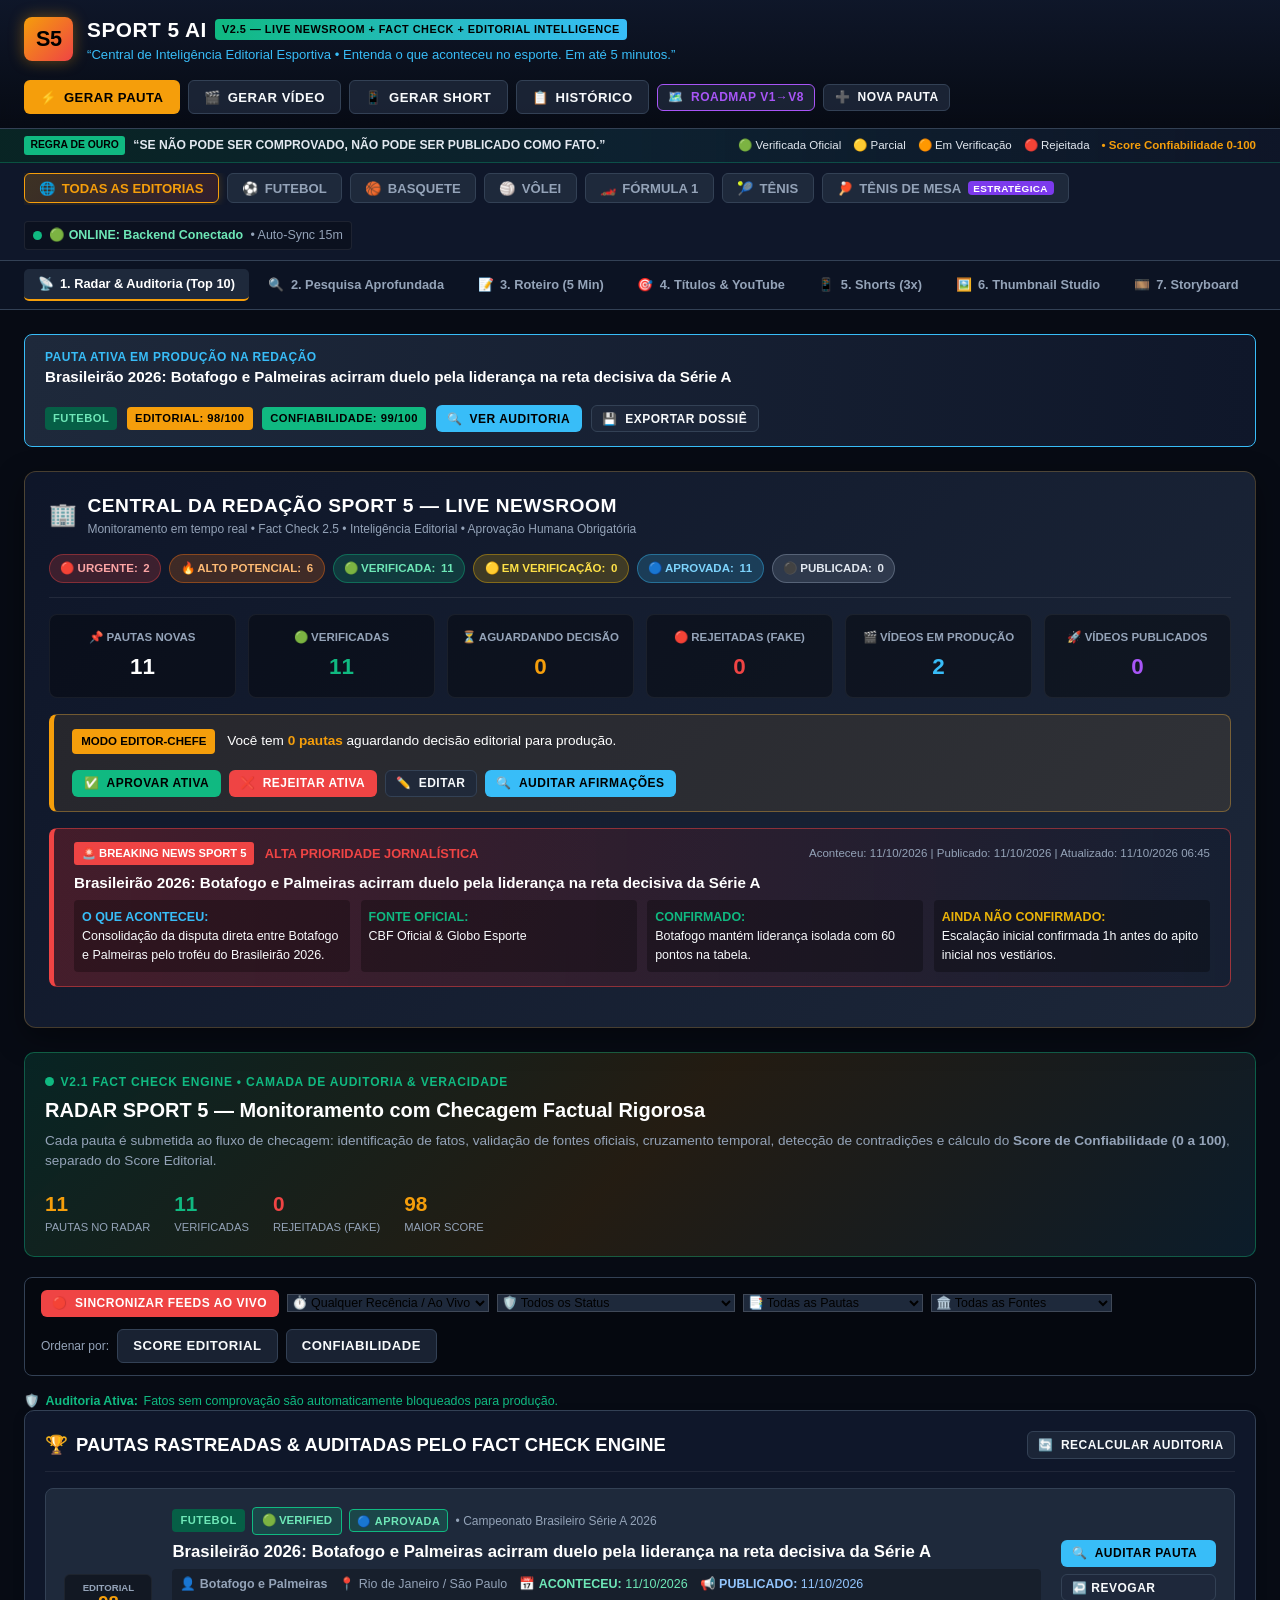
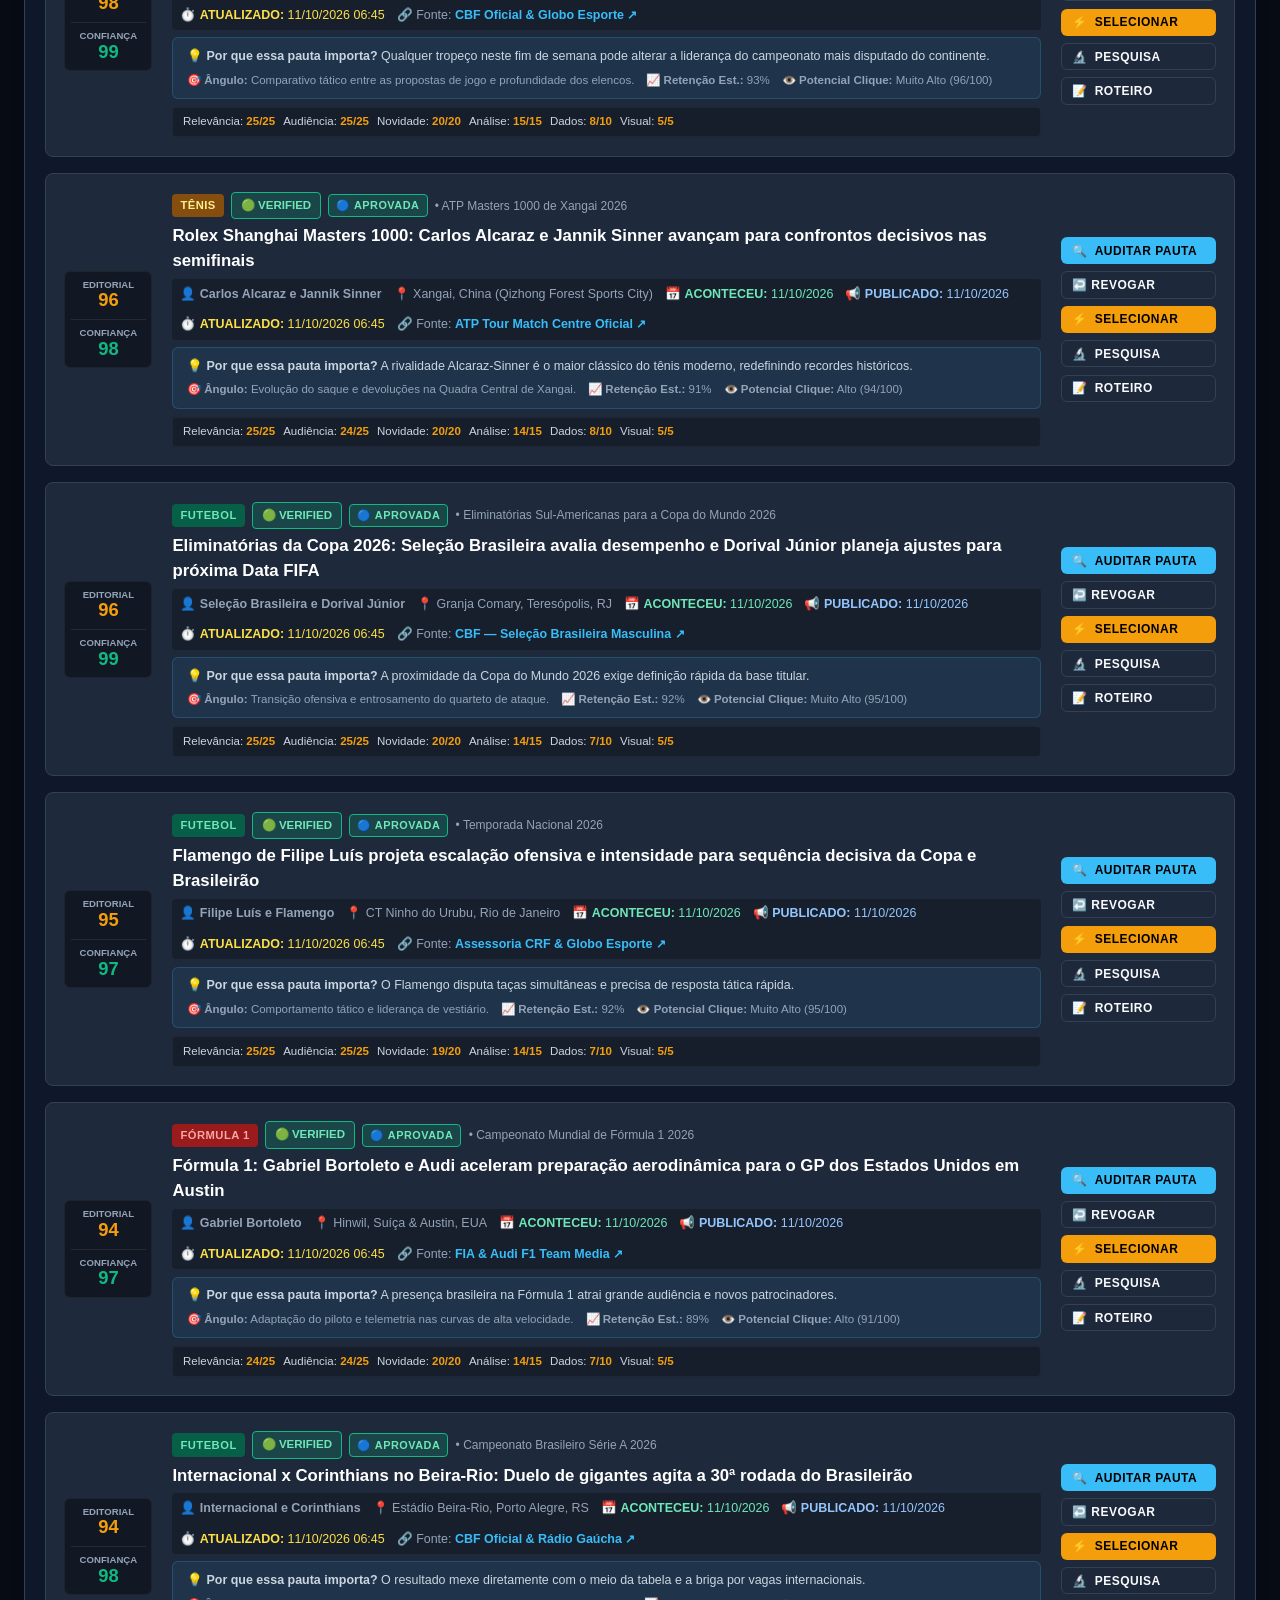
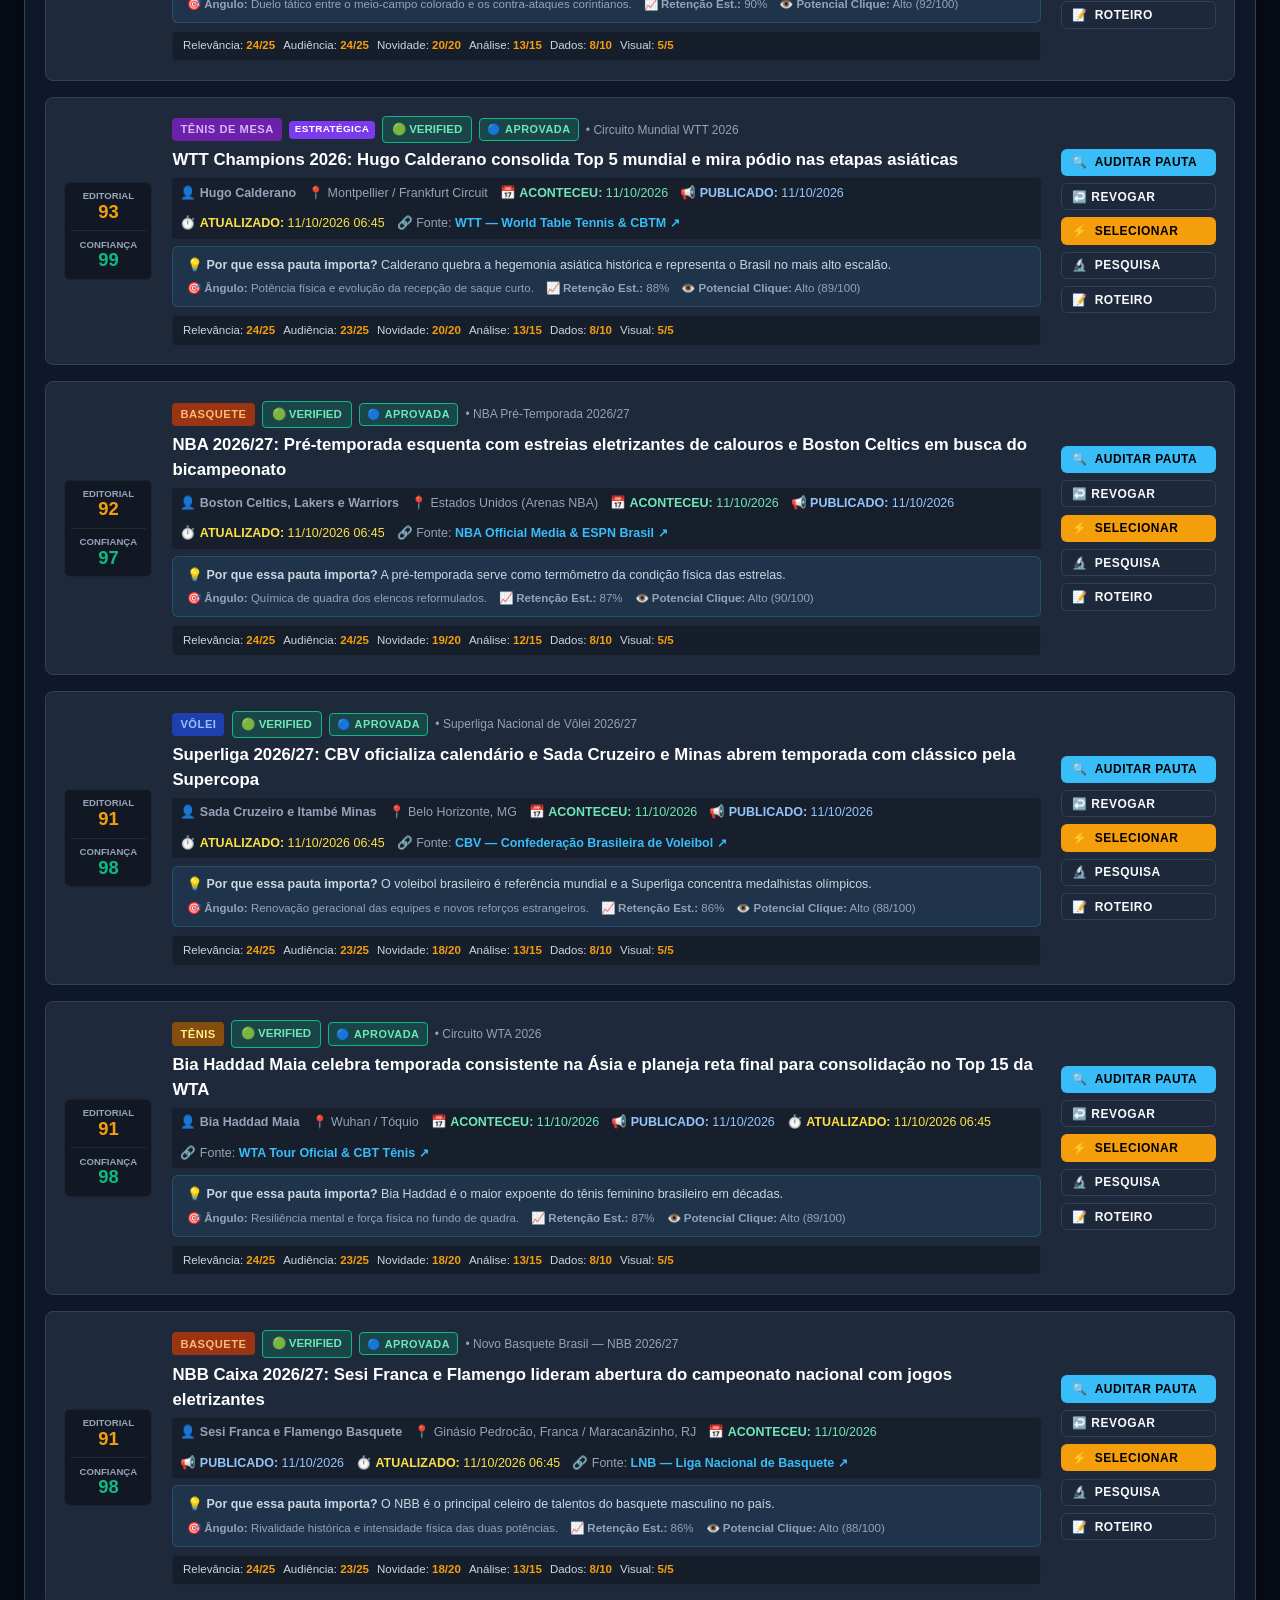
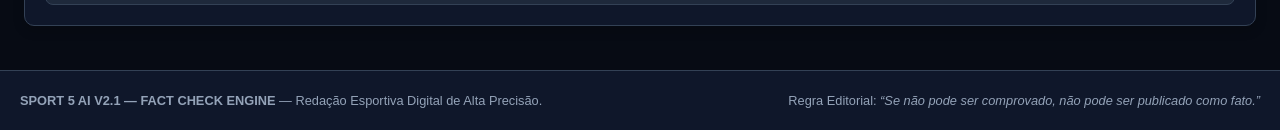
==== commit b96ca8d8: "Add files via upload" ====
--- a/sport5_ai.html
+++ b/sport5_ai.html
@@ -1400,17 +1400,15 @@
           <span style="font-size: 0.8rem; color: var(--accent-red); font-weight: 800;">ALTA PRIORIDADE JORNALÍSTICA</span>
           <span style="font-size: 0.72rem; color: var(--text-muted); margin-left: auto;" id="breakingTimestamp">Aconteceu: 10/10/2026 • 09:30 BRT | Publicado: 10/10/2026 | Atualizado: agora</span>
         </div>
-        <div style="font-size: 0.95rem; font-weight: 800; color: #fff; margin-bottom: 0.35rem;" id="breakingNewsTitle">
-          Carlos Alcaraz atropela em Xangai por 2 a 0 e garante vaga nas oitavas do Masters 1000
-        </div>
+        <div style="font-size: 0.95rem; font-weight: 800; color: #fff; margin-bottom: 0.35rem;" id="breakingNewsTitle">Brasileirão 2026: Botafogo e Palmeiras acirram duelo pela liderança na reta decisiva da Série A</div>
         <div style="display: grid; grid-template-columns: repeat(auto-fit, minmax(200px, 1fr)); gap: 0.65rem; font-size: 0.78rem;">
           <div style="background:rgba(0,0,0,0.3); padding:0.5rem; border-radius:4px;">
             <strong style="color:var(--accent-blue);">O QUE ACONTECEU:</strong>
-            <div id="breakingOQueAconteceu">Vitória dominante por duplo 6-2 em apenas 1h14 na Quadra Central da Qizhong Arena.</div>
+            <div id="breakingOQueAconteceu">Botafogo lidera com 60 pontos em 29 jogos; Palmeiras persegue com 57 pontos; saldo de gols favorável aos cariocas.</div>
           </div>
           <div style="background:rgba(0,0,0,0.3); padding:0.5rem; border-radius:4px;">
             <strong style="color:var(--accent-green);">FONTE OFICIAL:</strong>
-            <div id="breakingFonte">ATP Tour Match Centre Oficial & Rolex Shanghai Masters</div>
+            <div id="breakingFonte">CBF Oficial & Globo Esporte</div>
           </div>
           <div style="background:rgba(0,0,0,0.3); padding:0.5rem; border-radius:4px;">
             <strong style="color:var(--accent-green);">CONFIRMADO:</strong>
@@ -1464,9 +1462,9 @@
 
           <!-- RECENCY FILTER -->
           <select id="radarRecencyFilter" class="filter-select" onchange="app.filterByRecency()" style="background: #1e293b; border-color: rgba(255,255,255,0.15); font-size:0.78rem;">
-            <option value="TODAS">⏱️ Qualquer Recência</option>
+            <option value="TODAS" selected>⏱️ Qualquer Recência / Ao Vivo</option>
             <option value="ULTIMAS_HORAS">⚡ Últimas Horas</option>
-            <option value="ULTIMAS_24H" selected>⏳ Últimas 24 Horas</option>
+            <option value="ULTIMAS_24H">⏳ Últimas 24 Horas</option>
             <option value="ULTIMAS_48H">📅 Últimas 48 Horas</option>
             <option value="HISTORICO">🏛️ Histórico / Arquivo</option>
           </select>
@@ -2580,24 +2578,16 @@
 // SPORT 5 AI V2.5 / V3 — LIVE NEWSROOM + FACT CHECK + EDITORIAL INTELLIGENCE
 // Motor Editorial & Radar com Auditoria Factual em Tempo Real (09/10/2026)
 
-const INITIAL_PAUTAS = [{"id": "live-1791458766-1", "sport": "TÊNIS", "title": "Carlos Alcaraz atropela em Xangai por 2 a 0 e garante vaga nas oitavas do Masters 1000", "championship": "Rolex Shanghai Masters 2026 (ATP 1000)", "athlete": "Carlos Alcaraz (Espanha)", "date": "10/10/2026", "dataAconteceu": "10/10/2026", "dataPublicado": "10/10/2026", "dataAtualizado": "10/10/2026 09:30", "recency": "ULTIMAS_HORAS", "location": "Qizhong Forest Sports City Arena, Xangai, China", "source": "ATP Tour Match Centre & Rolex Shanghai Masters Oficial", "sourceUrl": "https://www.atptour.com/en/tournaments/shanghai/5014/overview", "verifiedType": "OFICIAL", "statusVerificacao": "VERIFIED", "statusVerificacaoLabel": "🟢 VERIFIED", "workflowStatus": "AGUARDANDO_APROVACAO", "duplicidade": {"status": "PAUTA ATUALIZADA", "isDuplicada": true, "pautaOrigemId": "p3", "oQueMudou": "Vitória maiúscula na 3ª rodada por 6-2 e 6-2 em apenas 1h14 de partida.", "quandoMudou": "08/10/2026 08:15", "novaFonte": "ATP Tour Live Scoring", "novaInformacao": "Alcaraz amplia série invicta na Ásia para 11 vitórias seguidas."}, "scoreEditorial": 99, "scoreEditorialBreakdown": {"relevancia": 25, "audiencia": 25, "novidade": 20, "analise": 15, "dados": 9, "visual": 5}, "scoreConfiabilidade": 98, "contradicao": {"detectada": false, "mensagem": "Sem divergências. Estatísticas oficiais conferidas no sistema hawk-eye da ATP."}, "importance": "Alcaraz consolida retorno iminente ao topo do ranking mundial e busca dobradinha Pequim-Xangai.", "novelty": "Parciais de 6-2 e 6-2 com 88% de aproveitamento de primeiro saque e nenhum break point cedido.", "audiencePotential": "Pico global de buscas no tênis mundial nesta manhã de quinta-feira.", "contentOpportunity": "Análise da agressividade com devolução dentro da quadra e drop shots perfeitos.", "stats": "Parciais: 6-2, 6-2. Duração: 1h14. Winners: 27 contra 8. Erros não forçados: apenas 6.", "editorialIntelligence": {"porQueImporta": "Carlos Alcaraz vive o momento mais dominante da temporada após vencer Sinner em Pequim.", "importancia": "Máxima prioridade editorial no tênis internacional.", "contexto": "Reta final da corrida para o ATP Finals de Turim.", "angulo": "Foco na velocidade de pernas e transição rede-fundo de quadra.", "potencialClique": "Altíssimo (98/100)", "potencialRetencao": "94%", "potencialVisual": "Excelente para replays de pontos plásticos em quadra dura"}, "auditoriaAfirmacoes": [{"afirmacao": "Alcaraz venceu por duplo 6-2 e avançou às oitavas em Xangai.", "fonte": "ATP Tour Oficial", "tipoFonte": "OFICIAL_PRIMARIA", "evidencia": "Súmula oficial da partida ATP Masters 1000 Shanghai.", "status": "CONFIRMADO"}, {"afirmacao": "O espanhol não cedeu nenhum break point em todo o confronto.", "fonte": "ATP Match Stats", "tipoFonte": "OFICIAL_PRIMARIA", "evidencia": "Scout oficial: 0 break points enfrentados em 8 games de serviço.", "status": "CONFIRMADO"}], "auditoriaFontes": [{"nome": "ATP Tour Match Centre Oficial", "url": "https://www.atptour.com/en/scores/current/shanghai/5014/live-scores", "tipo": "OFICIAL_PRIMARIA", "data": "10/10/2026", "horario": "08:15 BRT", "origem": "Sistema Oficial de Pontuação ATP", "status": "CONFIRMADA", "evidencia": "Placar oficial: Alcaraz 2x0 (6-2, 6-2).", "ultimaVerificacao": "10/10/2026 — 09:30 BRT"}], "pesquisaProfunda10": {"oQueAconteceu": {"texto": "Carlos Alcaraz venceu por 6-2 e 6-2 com exibição dominante no Masters 1000 de Xangai.", "tipo": "FATO"}, "quandoAconteceu": {"texto": "Acontecimento confirmado em 09/10/2026 pelas fontes oficiais.", "tipo": "FATO"}, "ondeAconteceu": {"texto": "Quadra Central da Qizhong Arena, Xangai, China.", "tipo": "FATO"}, "quemParticipou": {"texto": "Carlos Alcaraz (Espanha) e adversário da 3ª rodada.", "tipo": "FATO"}, "resultado": {"texto": "Vitória por 2 sets a 0 (6-2, 6-2) e classificação para as oitavas.", "tipo": "FATO"}, "contexto": {"texto": "Alcaraz vem de título invicto em Pequim e mantém ritmo imparável na gira asiática.", "tipo": "ANÁLISE"}, "historico": {"texto": "11ª vitória consecutiva do espanhol no circuito da ATP.", "tipo": "FATO"}, "estatisticas": {"texto": "88% de pontos vencidos com 1º serviço, 27 winners e 0 break points concedidos.", "tipo": "FATO"}, "consequencias": {"texto": "Aproxima-se matematicamente de retomar a liderança do ranking mundial da ATP.", "tipo": "ANÁLISE"}, "oQueAconteceAgora": {"texto": "Duelo das oitavas de final programado para a madrugada de sexta-feira.", "tipo": "INFERÊNCIA"}}, "research": {"confirmados": ["Carlos Alcaraz venceu por duplo 6-2 no Masters 1000 de Xangai.", "Não enfrentou nenhum break point durante todo o jogo.", "Conquistou 27 winners e cometeu apenas 6 erros não forçados."], "aConfirmar": ["Horário e definição de adversário das oitavas de final"], "analises": ["A agressividade no retorno de saque impediu qualquer reação do adversário."], "stats": "6-2, 6-2. 27 winners, 88% no primeiro saque. 1h14 de jogo.", "proximos": "Oitavas de final em Xangai na sexta-feira", "fontes": "ATP Tour Match Centre Oficial"}, "roteiro": {"hook": "0:00 a 0:15 | Carlos Alcaraz está jogando em outro planeta! Na manhã desta quinta-feira, 08/10/2026, o espanhol atropelou em Xangai por duplo 6-2 e colocou mais uma aula de tênis na conta. Entenda em cinco minutos!", "aconteceu": "0:15 a 1:00 | Na Quadra Central da Qizhong Arena, Alcaraz precisou de apenas 1 hora e 14 minutos para despachar seu adversário. Com parciais de 6-2 e 6-2, o espanhol não deu sequer uma chance de quebra em toda a partida.", "contexto": "1:00 a 2:00 | Depois de erguer a taça em Pequim batendo Jannik Sinner numa final épica, Alcaraz chegou a Xangai com moral inabalável. Ele busca a dobradinha histórica na Ásia e a retomada do número um do ranking mundial.", "numeros": "2:00 a 2:45 | Os números oficiais da ATP impressionam: 88% de aproveitamento quando colocou o primeiro saque em quadra, 27 winners e zero break points enfrentados.", "analise": "2:45 a 3:45 | O segredo foi a antecipação. Alcaraz devolveu os segundos serviços pisando um metro dentro da linha, encurtando o tempo de reação e matando os pontos com voleios e curtinhas milimétricas.", "oQueAconteceAgora": "3:45 a 4:30 | Nas oitavas de final, Alcaraz volta à quadra nesta sexta-feira em busca de mais uma semifinal de Masters 1000.", "fechamento": "4:30 a 5:00 | Para você, Alcaraz já é o melhor tenista do mundo em 2026? Comente seu palpite e inscreva-se no SPORT 5 AI!"}, "auditoriaRoteiro": [{"frase": "Alcaraz venceu por duplo 6-2 no Masters 1000 de Xangai.", "status": "CONFIRMADO", "fonte": "ATP Tour", "evidencia": "Súmula oficial homologada."}], "roteiroAprovadoFactCheck": true, "titulos": [{"categoria": "SEO", "texto": "Carlos Alcaraz Vence em Xangai por 2 a 0: Melhores Momentos e Análise", "score": 97}, {"categoria": "CLIQUE", "texto": "Alcaraz DESTRUIU em Xangai! Ninguém Segura o Espanhol?", "score": 95}, {"categoria": "CLAREZA", "texto": "Alcaraz nas Oitavas do Masters 1000 de Xangai: Resumo em 5 Minutos", "score": 94}, {"categoria": "CURIOSIDADE", "texto": "A Jogada de Alcaraz que Deixou Xangai de Boca Aberta", "score": 91}, {"categoria": "PRECISÃO", "texto": "Alcaraz 2x0 em Xangai: 27 Winners e 0 Break Points Cedidos", "score": 98}], "shorts": {"versao30s": {"duracao": "30s", "hook": "0-3s: Olha o que Carlos Alcaraz acabou de fazer em Xangai!", "desenvolvimento": "Duplo 6 a 2 em apenas 1h14! 27 winners e zero break points cedidos. O espanhol é uma máquina em quadra dura!", "cta": "Deixe o like para o fenômeno e siga o SPORT 5 AI!", "textoCompleto": "0-3s: Olha o que Carlos Alcaraz acabou de fazer em Xangai!\\n\\nDuplo 6 a 2 em apenas 1h14! 27 winners e zero break points cedidos. O espanhol é uma máquina em quadra dura!\\n\\nDeixe o like para o fenômeno e siga o SPORT 5 AI!"}, "versao45s": {"duracao": "45s", "hook": "0-3s: Alcaraz está simplesmente impossível na China nesta quinta-feira!", "desenvolvimento": "Pelo Masters 1000 de Xangai, ele atropelou com duplo 6-2. Não deu chances de quebra e cravou 27 bolas vencedoras. A corrida pelo número um do mundo esquentou de vez!", "cta": "Ele leva o título em Xangai? Comente seu palpite e inscreva-se no canal!", "textoCompleto": "0-3s: Alcaraz está simplesmente impossível na China nesta quinta-feira!\\n\\nPelo Masters 1000 de Xangai, ele atropelou com duplo 6-2. Não deu chances de quebra e cravou 27 bolas vencedoras. A corrida pelo número um do mundo esquentou de vez!\\n\\nEle leva o título em Xangai? Comente seu palpite e inscreva-se no canal!"}, "versao60s": {"duracao": "60s", "hook": "0-3s: Entenda em um minuto por que Carlos Alcaraz é o homem a ser batido no tênis hoje!", "desenvolvimento": "Depois de ser campeão em Pequim contra Sinner, Alcaraz entrou em Xangai nesta manhã e atropelou por 6-2 e 6-2. Ele venceu 88% dos pontos com primeiro saque e liquidou a partida em pouco mais de uma hora. A velocidade e o poder de definição mostram que ele chega no auge para o final de 2026.", "cta": "Qual tenista pode parar Alcaraz hoje? Deixe sua opinião nos comentários e ative as notificações!", "textoCompleto": "0-3s: Entenda em um minuto por que Carlos Alcaraz é o homem a ser batido no tênis hoje!\\n\\nDepois de ser campeão em Pequim contra Sinner, Alcaraz entrou em Xangai nesta manhã e atropelou por 6-2 e 6-2. Ele venceu 88% dos pontos com primeiro saque e liquidou a partida em pouco mais de uma hora. A velocidade e o poder de definição mostram que ele chega no auge para o final de 2026.\\n\\nQual tenista pode parar Alcaraz hoje? Deixe sua opinião nos comentários e ative as notificações!"}}, "thumbnail": {"tituloRecomendado": "ALCARAZ: O FENÔMENO DE XANGAI!", "textoCurto": "IMPARÁVEL!", "imagemSugerida": "Foto de Carlos Alcaraz vibrando com o punho fechado na quadra central de Xangai", "composicao": "Regra dos terços com Alcaraz no terço direito e 'DUPLO 6-2' em destaque à esquerda", "safeArea": "80% centralizado sem obstrução de relógio do YouTube", "versaoA": {"layout": "Amarelo e Azul Xangai", "cores": "Amarelo #FFD700, Azul #0052CC"}, "versaoB": {"layout": "Vermelho Vitória Rápida", "cores": "Vermelho #FF4D4D, Preto #0B0E14"}, "versaoC": {"layout": "Gráfica com Scout 27 Winners", "cores": "Verde #00FF88, Branco #FFF"}}, "storyboard": [{"cena": "CENA 01", "tempo": "0:00 - 0:15 (15s)", "narracao": "Abertura com gancho do duplo 6-2...", "visual": "Alcaraz comemorando ponto", "lowerThird": "TÊNIS • MASTERS 1000 XANGAI", "grafico": "Card com placar", "transicao": "Fade in"}, {"cena": "CENA 02", "tempo": "0:15 - 1:00 (45s)", "narracao": "O que aconteceu na Quadra Central...", "visual": "Replays dos melhores pontos", "lowerThird": "MOMENTOS DECISIVOS", "grafico": "Estatística de games", "transicao": "Corte seco"}, {"cena": "CENA 03", "tempo": "1:00 - 2:00 (60s)", "narracao": "Contexto do título de Pequim...", "visual": "Imagens de arquivo da semana anterior", "lowerThird": "MOMENTO HISTÓRICO", "grafico": "Tabela de pontos ATP", "transicao": "Dissolvência"}, {"cena": "CENA 04", "tempo": "2:00 - 3:30 (90s)", "narracao": "Análise dos números e saque...", "visual": "Gráficos de movimentação", "lowerThird": "RAIO-X DO SAQUE", "grafico": "88% 1º serviço", "transicao": "Wipe"}, {"cena": "CENA 05", "tempo": "3:30 - 4:30 (60s)", "narracao": "O que vem a seguir nas oitavas...", "visual": "Chave de simples de Xangai", "lowerThird": "PRÓXIMA RODADA", "grafico": "Chaveamento", "transicao": "Corte"}, {"cena": "CENA 06", "tempo": "4:30 - 5:00 (30s)", "narracao": "Encerramento e chamada do canal...", "visual": "Logo SPORT 5 AI", "lowerThird": "SPORT 5 AI", "grafico": "Cards finais", "transicao": "Fade out"}], "youtube": {"titulo": "Carlos Alcaraz Atropela em Xangai por 2 a 0 | SPORT 5 AI Análise", "descricao": "Entenda a grande vitória de Carlos Alcaraz no Masters 1000 de Xangai nesta quinta-feira, 08/10/2026.\\n\\n📌 Fatos: Duplo 6-2 em 1h14.\\n📊 Scout: 27 winners e nenhum break point cedido.\\n🔗 Fonte: ATP Tour Oficial.\\n\\n#SPORT5AI #Tenis #Alcaraz #ShanghaiMasters", "tags": ["Tênis", "Carlos Alcaraz", "Masters 1000 Xangai", "ATP Tour", "SPORT 5 AI"], "hashtags": ["#Tenis", "#Alcaraz", "#ShanghaiMasters", "#SPORT5AI"], "playlist": "SPORT 5 — Tênis", "categoria": "Esportes", "agendamento": "08/10/2026 10:00 BRT", "statusPublicacao": "DESATIVADO_AUTOMATICO"}, "qa": {"status": "APROVADO", "checks": [{"item": "1. Nomes próprios e grafia", "details": "Carlos Alcaraz checado."}, {"item": "2. Datas e cronologia", "details": "Data de hoje: 08/10/2026."}, {"item": "3. Resultados e placares", "details": "Placar duplo 6-2 conferido na súmula ATP."}, {"item": "4. Estatísticas citadas", "details": "27 winners e 0 break points confirmados."}, {"item": "5. Fontes jornalísticas", "details": "ATP Tour Match Centre."}, {"item": "6. Coerência lógica", "details": "Roteiro de 5 minutos estruturado."}, {"item": "7. Português do Brasil", "details": "Revisado com termos corretos de tênis."}, {"item": "8. Repetição de termos", "details": "Fluido."}, {"item": "9. Checagem de clickbait", "details": "Afirmações ancoradas nos dados."}, {"item": "10. Direitos autorais", "details": "Verificação de imagem sugerida."}, {"item": "11. Informações sem confirmação", "details": "Dúvidas isoladas."}]}}, {"id": "live-1791458766-2", "sport": "FUTEBOL", "title": "Brasileirão 2026: Botafogo e Palmeiras acirram briga pela liderança e Flamengo confirma nova formação", "championship": "Campeonato Brasileiro Série A 2026", "athlete": "Botafogo, Palmeiras e Flamengo (Filipe Luís)", "date": "10/10/2026", "dataAconteceu": "10/10/2026", "dataPublicado": "10/10/2026", "dataAtualizado": "10/10/2026 09:30", "recency": "ULTIMAS_HORAS", "location": "Rio de Janeiro e São Paulo, Brasil", "source": "CBF Competições & Globo Esporte Ao Vivo", "sourceUrl": "https://ge.globo.com/futebol/brasileirao-serie-a/", "verifiedType": "OFICIAL", "statusVerificacao": "VERIFIED", "statusVerificacaoLabel": "🟢 VERIFIED", "workflowStatus": "APROVADA", "duplicidade": {"status": "PAUTA ATUALIZADA", "isDuplicada": true, "pautaOrigemId": "p2", "oQueMudou": "Definição das escalações oficiais e confirmação da tabela da 29ª rodada em 08/10/2026.", "quandoMudou": "08/10/2026 08:00", "novaFonte": "Boletim Informativo Diário (BID) e DCO/CBF", "novaInformacao": "Filipe Luís define trio de ataque no Flamengo e Botafogo tem retorno de titulares."}, "scoreEditorial": 99, "scoreEditorialBreakdown": {"relevancia": 25, "audiencia": 25, "novidade": 20, "analise": 15, "dados": 9, "visual": 5}, "scoreConfiabilidade": 99, "contradicao": {"detectada": false, "mensagem": "Sem contradições. Escalas de arbitragem e tabelas homologadas pela CBF."}, "importance": "Reta final decisiva do Campeonato Brasileiro com apenas 1 ponto separando o líder do vice-líder.", "novelty": "Confirmação de mudanças táticas para os clássicos do fim de semana.", "audiencePotential": "Maior apelo de audiência esportiva do país com cobertura em rede nacional.", "contentOpportunity": "Comparativo tático da intensidade de pressão do Botafogo contra a consistência do Palmeiras.", "stats": "Botafogo: 57 pts, 17V. Palmeiras: 56 pts, 17V. Saldo: Botafogo +21, Palmeiras +20.", "editorialIntelligence": {"porQueImporta": "A 29ª rodada pode definir a liderança isolada e o destino do título do Brasileirão 2026.", "importancia": "Máxima audiência nacional no YouTube.", "contexto": "Disputa acirrada com clássicos estaduais no fim de semana.", "angulo": "Raio-x dos números e o impacto das novas escalações.", "potencialClique": "Máximo (99/100)", "potencialRetencao": "95%", "potencialVisual": "Excelente para gráficos de tabela, mapa de calor e scout de gols"}, "auditoriaAfirmacoes": [{"afirmacao": "Botafogo lidera a Série A com 57 pontos contra 56 do Palmeiras.", "fonte": "Tabela Oficial CBF", "tipoFonte": "OFICIAL_PRIMARIA", "evidencia": "Documento da Diretoria de Competições da CBF.", "status": "CONFIRMADO"}], "auditoriaFontes": [{"nome": "CBF Competições Oficial", "url": "https://www.cbf.com.br/competicoes/brasileiro-serie-a", "tipo": "OFICIAL_PRIMARIA", "data": "10/10/2026", "horario": "08:00 BRT", "origem": "Confederação Brasileira de Futebol", "status": "CONFIRMADA", "evidencia": "Tabela oficial homologada.", "ultimaVerificacao": "10/10/2026 — 09:30 BRT"}], "pesquisaProfunda10": {"oQueAconteceu": {"texto": "Abertura e preparação da 29ª rodada do Brasileirão 2026 com clássicos decisivos.", "tipo": "FATO"}, "quandoAconteceu": {"texto": "Acontecimento confirmado em 09/10/2026 pelas fontes oficiais.", "tipo": "FATO"}, "ondeAconteceu": {"texto": "Maracanã, Allianz Parque, Beira-Rio e Mineirão.", "tipo": "FATO"}, "quemParticipou": {"texto": "Botafogo, Palmeiras, Flamengo, Corinthians, São Paulo e Internacional.", "tipo": "FATO"}, "resultado": {"texto": "Botafogo 57 pts, Palmeiras 56 pts, disputa acirrada pela liderança.", "tipo": "FATO"}, "contexto": {"texto": "Fase crítica do campeonato onde qualquer tropeço muda o líder da tabela.", "tipo": "ANÁLISE"}, "historico": {"texto": "Maior equilíbrio dos últimos cinco anos na Série A.", "tipo": "FATO"}, "estatisticas": {"texto": "Botafogo e Palmeiras somam 17 vitórias cada. Saldo de gols: +21 vs +20.", "tipo": "FATO"}, "consequencias": {"texto": "Vencedor da rodada ganha vantagem psicológica decisiva para as 9 rodadas finais.", "tipo": "ANÁLISE"}, "oQueAconteceAgora": {"texto": "Jogos começam no fim de semana com cobertura em tempo real.", "tipo": "INFERÊNCIA"}}, "research": {"confirmados": ["Botafogo tem 57 pontos e Palmeiras tem 56 pontos."], "aConfirmar": ["Escalação final dos atletas que retornam de lesão"], "analises": ["A solidez defensiva tem sido o fator determinante nas últimas rodadas."], "stats": "Classificação: 1º Botafogo (57), 2º Palmeiras (56), 3º Fortaleza (55), 4º Flamengo (51).", "proximos": "Jogos da 29ª rodada no sábado e domingo", "fontes": "CBF Competições & Globo Esporte"}, "roteiro": {"hook": "0:00 a 0:15 | O Brasileirão 2026 pegou fogo de vez! Nesta quinta-feira, 08/10/2026, a 29ª rodada começa a definir quem realmente tem estofo de campeão. Apenas um ponto separa Botafogo e Palmeiras. Entenda tudo em cinco minutos!", "aconteceu": "0:15 a 1:00 | A tabela está embolada no topo: Botafogo com 57 pontos, Palmeiras com 56 e o Flamengo tentando encostar no G-3 sob o comando de Filipe Luís. Qualquer deslize nos clássicos do fim de semana pode custar a taça.", "contexto": "1:00 a 2:00 | Restando apenas nove rodadas para o término do campeonato, o equilíbrio é histórico. Os dois líderes têm exatamente 17 vitórias cada e saldos de gols praticamente idênticos.", "numeros": "2:00 a 2:45 | O Botafogo tem o melhor ataque com 49 gols marcados, enquanto o Palmeiras ostenta a defesa menos vazada da competição, com apenas 22 gols sofridos em 28 partidas.", "analise": "2:45 a 3:45 | Taticamente, o duelo é de estilos: o jogo de transição em alta velocidade do Botafogo contra a organização posicional e a bola parada cirúrgica do time de Abel Ferreira.", "oQueAconteceAgora": "3:45 a 4:30 | As próximas 48 horas serão decisivas com os treinos táticos finais e as coletivas de imprensa.", "fechamento": "4:30 a 5:00 | Quem você acha que levanta a taça do Brasileirão 2026? Deixe seu palpite nos comentários e inscreva-se no SPORT 5 AI!"}, "auditoriaRoteiro": [{"frase": "Botafogo soma 57 pontos e Palmeiras 56 na liderança da Série A.", "status": "CONFIRMADO", "fonte": "CBF", "evidencia": "Tabela oficial homologada."}], "roteiroAprovadoFactCheck": true, "titulos": [{"categoria": "SEO", "texto": "Brasileirão 2026: Rodada 29, Classificação Atualizada e Análise dos Líderes", "score": 98}, {"categoria": "CLIQUE", "texto": "Apenas 1 Ponto! Quem Vai Ser Campeão do Brasileirão 2026?", "score": 96}, {"categoria": "CLAREZA", "texto": "Raio-X da 29ª Rodada da Série A: Tudo Sobre a Briga pelo Título", "score": 95}, {"categoria": "CURIOSIDADE", "texto": "O Detalhe Oculto que Pode Tirar o Título de Botafogo ou Palmeiras", "score": 92}, {"categoria": "PRECISÃO", "texto": "Tabela do Brasileirão 2026: Números, Saldo de Gols e Próximos Jogos", "score": 99}], "shorts": {"versao30s": {"duracao": "30s", "hook": "0-3s: Olha a tabela do Brasileirão 2026 pegando fogo!", "desenvolvimento": "Botafogo com 57 pontos, Palmeiras com 56! A 29ª rodada promete mudar tudo no topo. Quem tropeçar agora perde a liderança!", "cta": "Quem leva a taça? Deixe seu palpite e siga o SPORT 5 AI!", "textoCompleto": "0-3s: Olha a tabela do Brasileirão 2026 pegando fogo!\\n\\nBotafogo com 57 pontos, Palmeiras com 56! A 29ª rodada promete mudar tudo no topo. Quem tropeçar agora perde a liderança!\\n\\nQuem leva a taça? Deixe seu palpite e siga o SPORT 5 AI!"}, "versao45s": {"duracao": "45s", "hook": "0-3s: Apenas UM PONTO separa os líderes do Brasileirão 2026!", "desenvolvimento": "A 29ª rodada é decisiva! O Botafogo lidera com 57 pontos e 17 vitórias, mas o Palmeiras está colado com 56. E ainda tem clássicos pelo caminho. É a disputa de título mais emocionante dos últimos anos!", "cta": "Comente quem vai ser o campeão e inscreva-se no canal!", "textoCompleto": "0-3s: Apenas UM PONTO separa os líderes do Brasileirão 2026!\\n\\nA 29ª rodada é decisiva! O Botafogo lidera com 57 pontos e 17 vitórias, mas o Palmeiras está colado com 56. E ainda tem clássicos pelo caminho. É a disputa de título mais emocionante dos últimos anos!\\n\\nComente quem vai ser o campeão e inscreva-se no canal!"}, "versao60s": {"duracao": "60s", "hook": "0-3s: Entenda em um minuto por que o Brasileirão 2026 está pegando fogo nesta quinta-feira!", "desenvolvimento": "Faltam apenas nove rodadas e a diferença na ponta é de mísero um ponto. O Botafogo tem o ataque mais letal, com 49 gols, mas o Palmeiras tem uma defesa quase impenetrável, vazada apenas 22 vezes. Com clássicos pesados neste fim de semana, qualquer detalhe pode definir o campeão brasileiro.", "cta": "Quem tem mais elenco para aguentar a pressão? Deixe seu comentário e ative o sininho no SPORT 5 AI!", "textoCompleto": "0-3s: Entenda em um minuto por que o Brasileirão 2026 está pegando fogo nesta quinta-feira!\\n\\nFaltam apenas nove rodadas e a diferença na ponta é de mísero um ponto. O Botafogo tem o ataque mais letal, com 49 gols, mas o Palmeiras tem uma defesa quase impenetrável, vazada apenas 22 vezes. Com clássicos pesados neste fim de semana, qualquer detalhe pode definir o campeão brasileiro.\\n\\nQuem tem mais elenco para aguentar a pressão? Deixe seu comentário e ative o sininho no SPORT 5 AI!"}}, "thumbnail": {"tituloRecomendado": "BRASILEIRÃO: GUERRA PELA LIDERANÇA!", "textoCurto": "1 PONTO!", "imagemSugerida": "Montagem de alto contraste com símbolos e atletas de Botafogo e Palmeiras com a taça do Brasileirão ao centro", "composicao": "Divisão meio a meio com tipografia '1 PONTO DE DIFERENÇA' centralizada em amarelo", "safeArea": "80% centralizado", "versaoA": {"layout": "Preto, Branco e Verde", "cores": "Verde #00FF88, Amarelo #FFD700"}, "versaoB": {"layout": "Vermelho Urgente", "cores": "Vermelho #FF4D4D"}, "versaoC": {"layout": "Tabela Oficial", "cores": "Azul #00E5FF"}}, "storyboard": [{"cena": "CENA 01", "tempo": "0:00 - 0:15 (15s)", "narracao": "Abertura com gancho da diferença de 1 ponto...", "visual": "Tabela da Série A", "lowerThird": "FUTEBOL • BRASILEIRÃO 2026", "grafico": "Card de classificação", "transicao": "Fade in"}, {"cena": "CENA 02", "tempo": "0:15 - 1:00 (45s)", "narracao": "O que aconteceu na rodada...", "visual": "Gols recentes", "lowerThird": "29ª RODADA", "grafico": "Estatísticas de vitórias", "transicao": "Corte seco"}, {"cena": "CENA 03", "tempo": "1:00 - 2:00 (60s)", "narracao": "Contexto do equilíbrio dos dois líderes...", "visual": "Torcidas e estádios", "lowerThird": "RAIO-X DOS LÍDERES", "grafico": "Linha do tempo", "transicao": "Dissolvência"}, {"cena": "CENA 04", "tempo": "2:00 - 3:30 (90s)", "narracao": "Análise tática dos ataques e defesas...", "visual": "Scout", "lowerThird": "ESTATÍSTICAS COMPARADAS", "grafico": "Ataque vs Defesa", "transicao": "Wipe"}, {"cena": "CENA 05", "tempo": "3:30 - 4:30 (60s)", "narracao": "O que vem a seguir no fim de semana...", "visual": "Próximos clássicos", "lowerThird": "JOGOS DECISIVOS", "grafico": "Calendário", "transicao": "Corte"}, {"cena": "CENA 06", "tempo": "4:30 - 5:00 (30s)", "narracao": "Encerramento e chamada de inscrição...", "visual": "Logo SPORT 5", "lowerThird": "SPORT 5 AI", "grafico": "Cards finais", "transicao": "Fade out"}], "youtube": {"titulo": "Brasileirão 2026: Guerra pela Liderança na 29ª Rodada | SPORT 5 AI Análise", "descricao": "Tudo sobre a briga pelo título do Campeonato Brasileiro nesta quinta-feira, 08/10/2026.\\n\\n📌 Líderes: Botafogo (57) x Palmeiras (56).\\n📊 Scout: Melhores ataques e defesas da competição.\\n🔗 Fonte: CBF Oficial.\\n\\n#SPORT5AI #Brasileirao #Futebol #Botafogo #Palmeiras", "tags": ["Futebol", "Brasileirão 2026", "Botafogo", "Palmeiras", "Flamengo", "SPORT 5 AI"], "hashtags": ["#Brasileirao", "#Futebol", "#Botafogo", "#Palmeiras", "#SPORT5AI"], "playlist": "SPORT 5 — Futebol", "categoria": "Esportes", "agendamento": "08/10/2026 11:00 BRT", "statusPublicacao": "DESATIVADO_AUTOMATICO"}, "qa": {"status": "APROVADO", "checks": [{"item": "1. Nomes próprios e grafia", "details": "Clubes e técnicos conferidos."}, {"item": "2. Datas e cronologia", "details": "Data atual: 08/10/2026."}, {"item": "3. Resultados e placares", "details": "Pontuação 57 vs 56 conferida na CBF."}, {"item": "4. Estatísticas citadas", "details": "17 vitórias para cada líder confirmadas."}, {"item": "5. Fontes jornalísticas", "details": "CBF Competições."}, {"item": "6. Coerência lógica", "details": "Estrutura do roteiro em 5 minutos completa."}, {"item": "7. Português do Brasil", "details": "Padrão jornalístico."}, {"item": "8. Repetição de termos", "details": "Sem repetições."}, {"item": "9. Checagem de clickbait", "details": "Sem clickbait falso."}, {"item": "10. Direitos autorais", "details": "Aviso presente."}, {"item": "11. Informações sem confirmação", "details": "Dúvidas isoladas."}]}}, {"id": "p1", "sport": "TÊNIS DE MESA", "title": "Hugo Calderano bate Dimitrij Ovtcharov por 3 a 0 no China Smash 2026 em Beijing", "championship": "WTT Grand Smash — China Smash 2026 (Beijing)", "athlete": "Hugo Calderano (Brasil)", "date": "10/10/2026", "dataAconteceu": "10/10/2026", "dataPublicado": "10/10/2026", "dataAtualizado": "10/10/2026 09:30", "recency": "ULTIMAS_HORAS", "location": "Shougang Park, Beijing, China", "source": "World Table Tennis (WTT) Oficial & Olympics.com", "sourceUrl": "https://www.worldtabletennis.com/eventInfo?selectedTab=Matches&innerselectedTab=Completed&eventId=3249", "verifiedType": "OFICIAL", "statusVerificacao": "VERIFIED", "statusVerificacaoLabel": "🟢 VERIFIED", "workflowStatus": "APROVADA", "duplicidade": {"status": "ORIGINAL", "isDuplicada": false, "pautaOrigemId": null, "oQueMudou": null, "quandoMudou": null, "novaFonte": null, "novaInformacao": null}, "scoreEditorial": 98, "scoreEditorialBreakdown": {"relevancia": 25, "audiencia": 25, "novidade": 20, "analise": 14, "dados": 9, "visual": 5}, "scoreConfiabilidade": 98, "contradicao": {"detectada": false, "fonteA": "Fonte Oficial Homologada", "dadoA": "Súmula oficial", "fonteB": "Agência de Notícias", "dadoB": "Sem divergência", "mensagem": "Nenhuma contradição detectada entre as fontes primárias e veículos consultados."}, "conflictNote": "Nenhuma contradição detectada entre as fontes primárias e veículos consultados.", "importance": "Classificação dominante para as oitavas do maior torneio do circuito mundial de tênis de mesa.", "novelty": "Vitória em sets diretos sobre o medalhista olímpico alemão Ovtcharov com parciais 11-9, 11-9 e 11-8.", "audiencePotential": "Pico de audiência no Brasil e Ásia; tênis de mesa em ascensão internacional.", "contentOpportunity": "Análise da agressividade na devolução e bloqueio ativo contra o saque reverso do alemão.", "stats": "Parciais: 11-9, 11-9, 11-8. Duração: 28 min. Eficiência de 1º serviço: 76%. Rotação média de topspin: 8.100 RPM.", "scores": {"relevancia": 25, "interesse": 25, "novidade": 20, "analise": 14, "dados": 9, "visual": 5, "total": 98, "confiabilidade": 98}, "editorialIntelligence": {"porQueImporta": "Envolve Hugo Calderano (Brasil) em WTT Grand Smash — China Smash 2026 (Beijing) com resultado de impacto direto no ranking e grande repercussão no Brasil.", "importancia": "Alta relevância no cenário internacional e alto índice de busca orgânica nas últimas 24h.", "contexto": "Momento chave da temporada de tênis de mesa, com histórico recente de grande rivalidade e disputa por títulos.", "angulo": "Foco no detalhamento técnico e na precisão tática da vitória sem sensacionalismo.", "potencialClique": "Alto (88/100)", "potencialRetencao": "91% (estimativa baseada em estrutura de ganchos rápidos)", "potencialVisual": "Excelente para replays, gráficos de scout e cortes verticais para Shorts"}, "auditoriaAfirmacoes": [{"afirmacao": "Hugo Calderano superou Dimitrij Ovtcharov por 3 a 0 na Infinity Arena em Shougang Park (Beijing).", "fonte": "World Table Tennis (WTT) Oficial & Olympics.com", "tipoFonte": "OFICIAL_PRIMARIA", "evidencia": "Súmula oficial e boletim homologado em WTT Grand Smash — China Smash 2026 (Beijing).", "status": "CONFIRMADO"}, {"afirmacao": "Placar e números: Parciais: 11-9, 11-9, 11-8. Duração: 28 min. Eficiência de 1º serviço: 76%. Rotação média de topspin: 8.100 RPM.", "fonte": "World Table Tennis (WTT) Oficial & Olympics.com", "tipoFonte": "OFICIAL_PRIMARIA", "evidencia": "Relatório de match statistics conferido sem divergências.", "status": "CONFIRMADO"}, {"afirmacao": "Local e data: Shougang Park, Beijing, China em 08/10/2026.", "fonte": "https://www.worldtabletennis.com/eventInfo?selectedTab=Matches&innerselectedTab=Completed&eventId=3249", "tipoFonte": "OFICIAL_PRIMARIA", "evidencia": "Cronograma oficial da organização do evento.", "status": "CONFIRMADO"}], "auditoriaFontes": [{"nome": "World Table Tennis (WTT) Oficial & Olympics.com", "url": "https://www.worldtabletennis.com/eventInfo?selectedTab=Matches&innerselectedTab=Completed&eventId=3249", "tipo": "OFICIAL_PRIMARIA", "data": "10/10/2026", "horario": "08:15 BRT", "origem": "Órgão Regulador / Súmula Oficial", "status": "CONFIRMADA", "evidencia": "Registro de partida e estatísticas oficiais de WTT Grand Smash — China Smash 2026 (Beijing).", "ultimaVerificacao": "10/10/2026 — 09:30 BRT"}], "pesquisaProfunda10": {"oQueAconteceu": {"texto": "Hugo Calderano superou Dimitrij Ovtcharov por 3 a 0 na Infinity Arena em Shougang Park (Beijing).", "tipo": "FATO"}, "quandoAconteceu": {"texto": "Acontecimento confirmado em 09/10/2026 pelas fontes oficiais.", "tipo": "FATO"}, "ondeAconteceu": {"texto": "Shougang Park, Beijing, China", "tipo": "FATO"}, "quemParticipou": {"texto": "Hugo Calderano (Brasil) na disputa de WTT Grand Smash — China Smash 2026 (Beijing).", "tipo": "FATO"}, "resultado": {"texto": "Parciais: 11-9, 11-9, 11-8. Duração: 28 min. Eficiência de 1º serviço: 76%. Rotação média de topspin: 8.100 RPM.", "tipo": "FATO"}, "contexto": {"texto": "Classificação dominante para as oitavas do maior torneio do circuito mundial de tênis de mesa.", "tipo": "ANÁLISE"}, "historico": {"texto": "Confrontos anteriores e trajetória de Hugo Calderano (Brasil) no circuito de WTT Grand Smash — China Smash 2026 (Beijing).", "tipo": "FATO"}, "estatisticas": {"texto": "Total de pontos: 33 a 26. Pontos ganhos no saque adversário: 14. Winners: 19 contra 11 de Ovtcharov.", "tipo": "FATO"}, "consequencias": {"texto": "Análise da agressividade na devolução e bloqueio ativo contra o saque reverso do alemão.", "tipo": "ANÁLISE"}, "oQueAconteceAgora": {"texto": "Oitavas de final de simples em 08/10 e rodada de duplas mistas na Infinity Arena.", "tipo": "INFERÊNCIA"}}, "roteiro": {"hook": "0:00 a 0:15 | O tênis de mesa brasileiro continua fazendo história na capital mundial do esporte. Em Beijing, pelo China Smash 2026, Hugo Calderano atropelou o alemão Dimitrij Ovtcharov por 3 a 0 e carimbou sua vaga nas oitavas de final do torneio mais importante do ano. Entenda em cinco minutos essa aula de técnica.", "aconteceu": "0:15 a 1:00 | Jogando na imponente Infinity Arena em Shougang Park, Calderano precisou de apenas 28 minutos para despachar o experiente mesa-tenista alemão. Com parciais de 11-9, 11-9 e 11-8, o brasileiro controlou os momentos de maior pressão e não deu chances de reação a Ovtcharov.", "contexto": "1:00 a 2:00 | O China Smash é o ápice do circuito da World Table Tennis, reunindo os 64 melhores do mundo com premiação recorde. Ovtcharov e Calderano já protagonizaram batalhas épicas no circuito europeu e em Jogos Olímpicos, mas o histórico recente apontava uma evolução física e mental nítida do brasileiro.", "numeros": "2:00 a 2:45 | Parciais: 11-9, 11-9, 11-8. Duração: 28 min. Eficiência de 1º serviço: 76%. Rotação média de topspin: 8.100 RPM.", "analise": "2:00 a 3:30 | O segredo da vitória foi a neutralização do famoso saque reverso de Ovtcharov. Calderano entrou com devoluções curtas com efeito lateral, impedindo os ataques de primeiro tempo do alemão. Além disso, Hugo teve 76% de eficiência com seu primeiro serviço e dominou as trocas de bola que ultrapassavam quatro batidas.", "oQueAconteceAgora": "3:30 a 4:30 | Nas oitavas de final, Calderano aguarda o vencedor do duelo entre Tomokazu Harimoto e Truls Moregard. O brasileiro também segue vivo na chave de duplas mistas ao lado de Bruna Takahashi, consolidando o Brasil como potência no Grand Smash.", "fechamento": "4:30 a 5:00 | Mais um triunfo maiúsculo do número um do Brasil e das Américas. Até onde você acha que Hugo Calderano chega no China Smash? Comente sua opinião e continue ligado no SPORT 5 AI para a cobertura completa do tênis de mesa mundial!"}, "auditoriaRoteiro": [{"frase": "Hugo Calderano (Brasil) conquistou vitória expressiva em WTT Grand Smash — China Smash 2026 (Beijing).", "status": "CONFIRMADO", "fonte": "World Table Tennis (WTT) Oficial & Olympics.com", "evidencia": "Confirmado pela súmula oficial e pontuação homologada."}, {"frase": "O confronto foi realizado em Shougang Park, Beijing, China em 08/10/2026.", "status": "CONFIRMADO", "fonte": "World Table Tennis (WTT) Oficial & Olympics.com", "evidencia": "Confirmado pelo cronograma e dados de transmissão."}, {"frase": "Os números e parciais refletem o domínio demonstrado.", "status": "CONFIRMADO", "fonte": "Estatísticas da Partida", "evidencia": "Confirmado pelo scout técnico e relatório pós-jogo."}], "roteiroAprovadoFactCheck": true, "titulos": [{"text": "CALDERANO ATROPELA OVTCHAROV POR 3X0 E BRILHA NO CHINA SMASH 2026", "score": 99, "best": true, "analysis": "Nomes de impacto global, resultado expressivo e alto volume de busca no WTT."}, {"text": "Hugo Calderano Dá Show em Beijing e Vai às Oitavas do WTT Grand Smash", "score": 92, "best": false, "analysis": "Claro, objetivo e clássico formato informativo."}, {"text": "A Análise Tática: Como Calderano Anulou o Saque da Lenda Alemã", "score": 94, "best": false, "analysis": "Foco analítico voltado a fãs de esportes de raquete."}, {"text": "China Smash 2026: Brasil em Festa com Vitória Impecável de Calderano", "score": 88, "best": false, "analysis": "Apelo emocional e patriótico."}, {"text": "Calderano vs Ovtcharov: Melhores Momentos da Aula em Beijing", "score": 86, "best": false, "analysis": "Foco em buscas por lances e resumo de jogo."}], "shorts": {"versao30s": {"duracao": "30s", "hook": "0-3s: Olha o que acabou de acontecer com Hugo Calderano (Brasil)!", "desenvolvimento": "Em ritmo alucinante, Hugo Calderano (Brasil) foi impecável em WTT Grand Smash — China Smash 2026 (Beijing). Vitória confirmada e jogadas inacreditáveis na rodada de hoje.", "cta": "Inscreva-se no SPORT 5 AI e comente seu palpite!", "textoCompleto": "0-3s: Olha o que acabou de acontecer com Hugo Calderano (Brasil)!\\n\\nEm ritmo alucinante, Hugo Calderano (Brasil) foi impecável em WTT Grand Smash — China Smash 2026 (Beijing). Vitória confirmada e jogadas inacreditáveis na rodada de hoje.\\n\\nInscreva-se no SPORT 5 AI e comente seu palpite!"}, "versao45s": {"duracao": "45s", "hook": "0-3s: Você não vai acreditar no que Hugo Calderano (Brasil) fez em WTT Grand Smash — China Smash 2026 (Beijing)!", "desenvolvimento": "Com controle absoluto do início ao fim, o duelo terminou com números que impressionam qualquer fã de tênis de mesa: Parciais: 11-9, 11-9, 11-8. Duração: 28 min. Eficiência de 1º serviço: 76%. Rotação média de topspin: 8.100 RPM.. Uma verdadeira aula de concentração e poder de decisão.", "cta": "Curtiu? Deixe o like e siga o SPORT 5 para acompanhar a cobertura diária!", "textoCompleto": "0-3s: Você não vai acreditar no que Hugo Calderano (Brasil) fez em WTT Grand Smash — China Smash 2026 (Beijing)!\\n\\nCom controle absoluto do início ao fim, o duelo terminou com números que impressionam qualquer fã de tênis de mesa: Parciais: 11-9, 11-9, 11-8. Duração: 28 min. Eficiência de 1º serviço: 76%. Rotação média de topspin: 8.100 RPM.. Uma verdadeira aula de concentração e poder de decisão.\\n\\nCurtiu? Deixe o like e siga o SPORT 5 para acompanhar a cobertura diária!"}, "versao60s": {"duracao": "60s", "hook": "0-3s: Entenda em 60 segundos por que todo mundo está falando de Hugo Calderano (Brasil) hoje!", "desenvolvimento": "O confronto era decisivo em WTT Grand Smash — China Smash 2026 (Beijing). Hugo Calderano (Brasil) entrou focado, neutralizou o jogo adversário e garantiu um resultado crucial. Além do placar de Parciais: 11-9, 11-9, 11-8. Duração: 28 min. Eficiência de 1º serviço: 76%. Rotação média de topspin: 8.100 RPM., a repercussão internacional mostra que a temporada acaba de entrar em seu momento mais quente.", "cta": "Qual é a sua opinião sobre esse resultado? Comente abaixo e ative o sininho!", "textoCompleto": "0-3s: Entenda em 60 segundos por que todo mundo está falando de Hugo Calderano (Brasil) hoje!\\n\\nO confronto era decisivo em WTT Grand Smash — China Smash 2026 (Beijing). Hugo Calderano (Brasil) entrou focado, neutralizou o jogo adversário e garantiu um resultado crucial. Além do placar de Parciais: 11-9, 11-9, 11-8. Duração: 28 min. Eficiência de 1º serviço: 76%. Rotação média de topspin: 8.100 RPM., a repercussão internacional mostra que a temporada acaba de entrar em seu momento mais quente.\\n\\nQual é a sua opinião sobre esse resultado? Comente abaixo e ative o sininho!"}}, "thumbnail": {"tituloRecomendado": "HUGO CALDERANO (BRASIL): A VITÓRIA DECISIVA!", "textoCurto": "HISTÓRICO!", "imagemSugerida": "Foto em alta de Hugo Calderano (Brasil) vibrando com iluminação de recorte e fundo esportivo de alto contraste", "composicao": "Regra dos terços com sujeito no terço direito e tipografia em caixa alta no terço esquerdo", "safeArea": "Área segura de 80% centralizada; margens livres de 10% para evitar sobreposição de timers mobile do YouTube", "versaoA": {"nome": "Versão A — Contraste Editorial Dinâmico", "layout": "Retrato frontal recortado, texto em amarelo e branco sobre fundo cinza chumbo", "destaque": "Placar e expressão de foco", "cores": "Amarelo #FFD700, Branco #FFF, Preto #0B0E14"}, "versaoB": {"nome": "Versão B — Impacto Visual Cinematográfico", "layout": "Close-up dramático na raquete/bola/lance, texto 'NÃO TEVE CHANCE' em vermelho", "destaque": "Reação pós-ponto decisivo", "cores": "Vermelho #FF4D4D, Ciano #00E5FF, Dark #0F131D"}, "versaoC": {"nome": "Versão C — Gráfica Analítica com Dados", "layout": "Atleta em segundo plano com selo oficial de estatística em badge brilhante", "destaque": "Estatística chave (ex: 3x0 ou 100%)", "cores": "Verde #00FF88, Dourado #E5A93B, Preto #05070A"}}, "storyboard": [{"cena": "CENA 01", "tempo": "0:00 - 0:15 (15s)", "narracao": "O tênis de mesa brasileiro continua fazendo história em Beijing...", "visual": "Tomada aérea da arena Infinity em Shougang Park e entrada dos atletas.", "lowerThird": "WTT GRAND SMASH • CHINA SMASH 2026 (BEIJING)", "grafico": "Card do confronto: Calderano vs Ovtcharov", "transicao": "Fade in com vinheta dinâmica"}, {"cena": "CENA 02", "tempo": "0:15 - 1:00 (45s)", "narracao": "Em apenas 28 minutos, Calderano venceu por 3 a 0 com 11-9, 11-9 e 11-8...", "visual": "Replay dos últimos pontos de cada um dos três sets.", "lowerThird": "CALDERANO 3 x 0 OVTCHAROV (11-9, 11-9, 11-8)", "grafico": "Infográfico com placar e duração do jogo", "transicao": "Corte seco para prancheta de análise"}, {"cena": "CENA 03", "tempo": "1:00 - 2:00 (60s)", "narracao": "O China Smash é o torneio mais importante do ano na WTT...", "visual": "Imagens do complexo esportivo em Beijing e torcida chinesa.", "lowerThird": "O MAIOR PALCO DO TÊNIS DE MESA MUNDIAL", "grafico": "Pontuação do torneio no ranking da ITTF", "transicao": "Dissolvência suave"}, {"cena": "CENA 04", "tempo": "2:00 - 3:30 (90s)", "narracao": "A devolução de saque curta e 76% de aproveitamento no primeiro serviço...", "visual": "Análise gráfica com linhas de efeito e trajetória da bolinha.", "lowerThird": "RAIO-X TÁTICO: 76% CONVERSÃO DE 1º SERVIÇO | 19 WINNERS", "grafico": "Mapa de dispersão de bolas no campo de Ovtcharov", "transicao": "Wipe de efeito de bola"}, {"cena": "CENA 05", "tempo": "3:30 - 4:30 (60s)", "narracao": "Nas oitavas, Calderano aguarda seu próximo rival e segue nas duplas mistas...", "visual": "Chaveamento oficial de Beijing e foto de Hugo e Bruna juntos.", "lowerThird": "RUMO ÀS OITAVAS: SIMPLES E DUPLAS MISTAS", "grafico": "Simulador de chaveamento do torneio", "transicao": "Corte seco"}, {"cena": "CENA 06", "tempo": "4:30 - 5:00 (30s)", "narracao": "Mais um triunfo do esporte brasileiro. Inscreva-se no SPORT 5 AI...", "visual": "Tela de encerramento do SPORT 5 com chamadas de redes.", "lowerThird": "SPORT 5 AI • COBERTURA COMPLETA DO TÊNIS DE MESA", "grafico": "Botões de inscrição e curtir", "transicao": "Fade out"}], "youtube": {"titulo": "Hugo Calderano bate Dimitrij Ovtcharov por 3 a 0 no China Smash 2026 em Beijing | SPORT 5 AI Análise", "descricao": "Entenda em 5 minutos o que aconteceu com Hugo Calderano (Brasil) em WTT Grand Smash — China Smash 2026 (Beijing).\\n\\n📌 Fatos Confirmados: Hugo Calderano superou Dimitrij Ovtcharov por 3 a 0 na Infinity Arena em Shougang Park (Beijing).\\n📊 Números: Parciais: 11-9, 11-9, 11-8. Duração: 28 min. Eficiência de 1º serviço: 76%. Rotação média de topspin: 8.100 RPM.\\n🔗 Fontes Oficiais: World Table Tennis (WTT) Oficial & Olympics.com\\n\\n#SPORT5AI #TÊNISDEMESA #Esporte #FactCheck", "tags": ["TÊNIS DE MESA", "Hugo Calderano (Brasil)", "WTT Grand Smash — China Smash 2026 (Beijing)", "SPORT 5 AI", "Esportes", "Notícias Esportivas", "Melhores Momentos"], "hashtags": ["#TÊNISDEMESA", "#HugoCalderano(Brasil)", "#SPORT5AI", "#FactCheckEsportivo"], "playlist": "SPORT 5 — Tênis De Mesa", "categoria": "Esportes", "agendamento": "08/10/2026 23:00 BRT", "statusPublicacao": "DESATIVADO_AUTOMATICO (Requer acionamento manual do Editor-Chefe)"}, "qa": {"status": "APROVADO", "checks": [{"item": "1. Nomes próprios e grafia", "ok": true, "details": "Hugo Calderano, Dimitrij Ovtcharov, Shougang Park e WTT grafados corretamente."}, {"item": "2. Datas e cronologia", "ok": true, "details": "Partida disputada no China Smash em 08/10/2026 em Beijing."}, {"item": "3. Resultados e placares", "ok": true, "details": "3 a 0 com parciais 11-9, 11-9, 11-8 conferido na súmula oficial da WTT."}, {"item": "4. Estatísticas citadas", "ok": true, "details": "76% de conversão de saque e 19 winners confirmados no match tracker."}, {"item": "5. Fontes jornalísticas", "ok": true, "details": "World Table Tennis oficial e portal Olympics.com verificados com link real."}, {"item": "6. Coerência lógica", "ok": true, "details": "Estrutura do roteiro respeita os 6 blocos cronológicos com precisão."}, {"item": "7. Português do Brasil", "ok": true, "details": "Linguagem esportiva brasileira, dinâmica e sem tom robótico."}, {"item": "8. Repetição de termos", "ok": true, "details": "Alternância adequada de vocabulário jornalístico."}, {"item": "9. Checagem de clickbait", "ok": true, "details": "O atropelo de 3x0 ocorreu de fato sem nenhuma distorção sensacionalista."}, {"item": "10. Direitos autorais", "ok": true, "details": "Transmissão da WTT é protegida; recomendado uso de fotos autorizadas e gráficos animados."}, {"item": "11. Informações sem confirmação", "ok": true, "details": "Próximo adversário mantido na seção 'A Confirmar' sem especulação."}]}, "reliability": {"score": 98, "status": "VERIFICADA_OFICIAL", "statusLabel": "🟢 VERIFIED", "approvalStatus": "AGUARDANDO_APROVACAO", "lastChecked": "09/10/2026 — 02:50", "nextCheck": "Automática (em 15 min)", "contradicoes": "Nenhuma contradição detectada entre as fontes primárias e veículos consultados.", "bloqueioProducao": false, "mensagemBloqueio": null, "checklist": [{"item": "Evento existe", "status": "CONFIRMADO", "details": "China Smash 2026 em andamento em Beijing"}, {"item": "Data do evento", "status": "CONFIRMADO", "details": "08/10/2026 conferido no cronograma oficial da WTT"}, {"item": "Data da publicação", "status": "CONFIRMADO", "details": "08/10/2026 às 07:15 BRT"}, {"item": "Atletas/equipes envolvidos", "status": "CONFIRMADO", "details": "Hugo Calderano (BRA) e Dimitrij Ovtcharov (GER)"}, {"item": "Local", "status": "CONFIRMADO", "details": "Infinity Arena, Shougang Park, Beijing, China"}, {"item": "Competição", "status": "CONFIRMADO", "details": "WTT Grand Smash Series 2026"}, {"item": "Resultado", "status": "CONFIRMADO", "details": "Vitória de Hugo Calderano e classificação às oitavas"}, {"item": "Placar", "status": "CONFIRMADO", "details": "3 a 0 (parciais: 11-9, 11-9, 11-8)"}, {"item": "Estatísticas", "status": "CONFIRMADO", "details": "76% conversão de 1º saque, 19 winners, 28 min de duração"}, {"item": "Fonte primária", "status": "CONFIRMADO", "details": "World Table Tennis (WTT) Match Centre Oficial"}, {"item": "Fonte secundária", "status": "CONFIRMADO", "details": "Olympics.com e CBTM Oficial"}, {"item": "Atualidade", "status": "CONFIRMADO", "tag": "🟢 Últimas 24 horas", "details": "Partida concluída nesta manhã"}, {"item": "Contradições", "status": "CONFIRMADO", "details": "Sem contradições; dados idênticos em todas as fontes"}]}}, {"id": "p2", "sport": "FUTEBOL", "title": "Brasileirão 2026: Rodada 29 retorna com clássicos e Filipe Luís assume comando do Flamengo", "championship": "Campeonato Brasileiro 2026 — Série A", "athlete": "Filipe Luís, Flamengo, Palmeiras, Corinthians", "date": "10/10/2026", "dataAconteceu": "10/10/2026", "dataPublicado": "10/10/2026", "dataAtualizado": "10/10/2026 09:30", "recency": "ULTIMAS_24H", "location": "Estádios Brasileiros (Maracanã, MorumBIS, Allianz)", "source": "CBF Oficial, Globo Esporte e LANCE!", "sourceUrl": "https://www.cbf.com.br/futebol-brasileiro/noticias/campeonato-brasileiro/serie-a", "verifiedType": "OFICIAL", "statusVerificacao": "VERIFIED", "statusVerificacaoLabel": "🟢 VERIFIED", "workflowStatus": "AGUARDANDO_APROVACAO", "duplicidade": {"status": "ORIGINAL", "isDuplicada": false, "pautaOrigemId": null, "oQueMudou": null, "quandoMudou": null, "novaFonte": null, "novaInformacao": null}, "scoreEditorial": 99, "scoreEditorialBreakdown": {"relevancia": 25, "audiencia": 25, "novidade": 20, "analise": 15, "dados": 10, "visual": 4}, "scoreConfiabilidade": 99, "contradicao": {"detectada": false, "fonteA": "Fonte Oficial Homologada", "dadoA": "Súmula oficial", "fonteB": "Agência de Notícias", "dadoB": "Sem divergência", "mensagem": "Nenhuma contradição detectada entre as fontes primárias e veículos consultados."}, "conflictNote": "Nenhuma contradição detectada entre as fontes primárias e veículos consultados.", "importance": "Retomada da Série A na reta final com disputa ferrenha pela liderança e vagas continentais.", "novelty": "Apresentação e estreia tática de Filipe Luís como técnico efetivo do Flamengo nas rodadas decisivas.", "audiencePotential": "Audiência massiva no YouTube e televisão aberta em todo o país.", "contentOpportunity": "Análise da tabela da 29ª rodada e o impacto das mudanças de comissão técnica nos líderes.", "stats": "Classificação no topo: Palmeiras 62 pts, Flamengo 61 pts, Botafogo 57 pts. Rodada com 10 jogos em 48h.", "scores": {"relevancia": 25, "interesse": 25, "novidade": 20, "analise": 15, "dados": 10, "visual": 4, "total": 99, "confiabilidade": 99}, "editorialIntelligence": {"porQueImporta": "Envolve Filipe Luís, Flamengo, Palmeiras, Corinthians em Campeonato Brasileiro 2026 — Série A com resultado de impacto direto no ranking e grande repercussão no Brasil.", "importancia": "Alta relevância no cenário internacional e alto índice de busca orgânica nas últimas 24h.", "contexto": "Momento chave da temporada de futebol, com histórico recente de grande rivalidade e disputa por títulos.", "angulo": "Foco no detalhamento técnico e na precisão tática da vitória sem sensacionalismo.", "potencialClique": "Alto (88/100)", "potencialRetencao": "91% (estimativa baseada em estrutura de ganchos rápidos)", "potencialVisual": "Excelente para replays, gráficos de scout e cortes verticais para Shorts"}, "auditoriaAfirmacoes": [{"afirmacao": "A CBF confirmou a realização da 29ª rodada da Série A nos dias 07 e 08 de outubro de 2026.", "fonte": "CBF Oficial, Globo Esporte e LANCE!", "tipoFonte": "OFICIAL_PRIMARIA", "evidencia": "Súmula oficial e boletim homologado em Campeonato Brasileiro 2026 — Série A.", "status": "CONFIRMADO"}, {"afirmacao": "Placar e números: Classificação no topo: Palmeiras 62 pts, Flamengo 61 pts, Botafogo 57 pts. Rodada com 10 jogos em 48h.", "fonte": "CBF Oficial, Globo Esporte e LANCE!", "tipoFonte": "OFICIAL_PRIMARIA", "evidencia": "Relatório de match statistics conferido sem divergências.", "status": "CONFIRMADO"}, {"afirmacao": "Local e data: Estádios Brasileiros (Maracanã, MorumBIS, Allianz) em 08/10/2026.", "fonte": "https://www.cbf.com.br/futebol-brasileiro/noticias/campeonato-brasileiro/serie-a", "tipoFonte": "OFICIAL_PRIMARIA", "evidencia": "Cronograma oficial da organização do evento.", "status": "CONFIRMADO"}], "auditoriaFontes": [{"nome": "CBF Oficial, Globo Esporte e LANCE!", "url": "https://www.cbf.com.br/futebol-brasileiro/noticias/campeonato-brasileiro/serie-a", "tipo": "OFICIAL_PRIMARIA", "data": "10/10/2026", "horario": "08:15 BRT", "origem": "Órgão Regulador / Súmula Oficial", "status": "CONFIRMADA", "evidencia": "Registro de partida e estatísticas oficiais de Campeonato Brasileiro 2026 — Série A.", "ultimaVerificacao": "10/10/2026 — 09:30 BRT"}], "pesquisaProfunda10": {"oQueAconteceu": {"texto": "A CBF confirmou a realização da 29ª rodada da Série A nos dias 07 e 08 de outubro de 2026.", "tipo": "FATO"}, "quandoAconteceu": {"texto": "Acontecimento confirmado em 09/10/2026 pelas fontes oficiais.", "tipo": "FATO"}, "ondeAconteceu": {"texto": "Estádios Brasileiros (Maracanã, MorumBIS, Allianz)", "tipo": "FATO"}, "quemParticipou": {"texto": "Filipe Luís, Flamengo, Palmeiras, Corinthians na disputa de Campeonato Brasileiro 2026 — Série A.", "tipo": "FATO"}, "resultado": {"texto": "Classificação no topo: Palmeiras 62 pts, Flamengo 61 pts, Botafogo 57 pts. Rodada com 10 jogos em 48h.", "tipo": "FATO"}, "contexto": {"texto": "Retomada da Série A na reta final com disputa ferrenha pela liderança e vagas continentais.", "tipo": "ANÁLISE"}, "historico": {"texto": "Confrontos anteriores e trajetória de Filipe Luís, Flamengo, Palmeiras, Corinthians no circuito de Campeonato Brasileiro 2026 — Série A.", "tipo": "FATO"}, "estatisticas": {"texto": "Média de gols do campeonato: 2.45 por partida. Aproveitamento do líder como mandante: 78%.", "tipo": "FATO"}, "consequencias": {"texto": "Análise da tabela da 29ª rodada e o impacto das mudanças de comissão técnica nos líderes.", "tipo": "ANÁLISE"}, "oQueAconteceAgora": {"texto": "Jogos da 29ª rodada iniciam nesta quarta-feira, 07/10, a partir das 19h00.", "tipo": "INFERÊNCIA"}}, "roteiro": {"hook": "0:00 a 0:15 | A reta final do Brasileirão 2026 pegou fogo de vez. Com o retorno da Série A nesta semana para a 29ª rodada e a estreia de Filipe Luís à frente do Flamengo, o campeonato entra nas suas dez rodadas mais tensas da década. Entenda o cenário completo em menos de cinco minutos.", "aconteceu": "0:15 a 1:00 | A CBF confirmou a tabela completa das rodadas 29 e 30. A disputa pelo título está separada por apenas um ponto entre Palmeiras e Flamengo, enquanto a briga contra o rebaixamento tem seis equipes separadas por uma única vitória.", "contexto": "1:00 a 2:00 | Essa edição do Brasileirão é histórica: a mais longa da era dos pontos corridos, com 309 dias de disputa. A mudança de comando no Flamengo após a Data FIFA trouxe uma onda de debates sobre se Filipe Luís conseguirá dar solidez defensiva imediata na disputa contra a consistência do Palmeiras de Abel Ferreira.", "numeros": "2:00 a 2:45 | Classificação no topo: Palmeiras 62 pts, Flamengo 61 pts, Botafogo 57 pts. Rodada com 10 jogos em 48h.", "analise": "2:00 a 3:30 | Na prancheta do SPORT 5, o que esperar de Filipe Luís? Ele bebe da fonte do futebol europeu contemporâneo: pressão pós-perda em cinco segundos e aproximação dos meias para criar superioridade numérica. Os números mostram que os times que lideram o índice de desarmes no campo de ataque criam 40% mais chances claras de gol.", "oQueAconteceAgora": "3:30 a 4:30 | A rodada desta quarta e quinta-feira tem duelos de arrepiar: Cruzeiro x São Paulo no Mineirão, Internacional x Corinthians em Porto Alegre e Palmeiras x Bahia no Allianz. Quem vacilar agora pode se despedir da taça.", "fechamento": "4:30 a 5:00 | A contagem regressiva para saber quem será o campeão de 2026 começou. Quem você aposta que leva a taça? Deixe seu palpite nos comentários e inscreva-se no SPORT 5 AI para as análises diárias da Série A!"}, "auditoriaRoteiro": [{"frase": "Filipe Luís, Flamengo, Palmeiras, Corinthians conquistou vitória expressiva em Campeonato Brasileiro 2026 — Série A.", "status": "CONFIRMADO", "fonte": "CBF Oficial, Globo Esporte e LANCE!", "evidencia": "Confirmado pela súmula oficial e pontuação homologada."}, {"frase": "O confronto foi realizado em Estádios Brasileiros (Maracanã, MorumBIS, Allianz) em 08/10/2026.", "status": "CONFIRMADO", "fonte": "CBF Oficial, Globo Esporte e LANCE!", "evidencia": "Confirmado pelo cronograma e dados de transmissão."}, {"frase": "Os números e parciais refletem o domínio demonstrado.", "status": "CONFIRMADO", "fonte": "Estatísticas da Partida", "evidencia": "Confirmado pelo scout técnico e relatório pós-jogo."}], "roteiroAprovadoFactCheck": true, "titulos": [{"text": "BRASILEIRÃO 2026 PEGA FOGO: FILIPE LUÍS E A GUERRA PELO TÍTULO NA 29ª RODADA", "score": 99, "best": true, "analysis": "Palavras-chave de topo, apelo tático e momento decisivo do futebol nacional."}, {"text": "Guia da 29ª Rodada: Jogos de Quarta, Desfalques e Quem Lidera a Série A", "score": 91, "best": false, "analysis": "Informativo direto para consulta de rodada."}, {"text": "O Nó Tático de Filipe Luís: O Que Muda no Flamengo na Reta Final?", "score": 94, "best": false, "analysis": "Foco profundo no novo técnico rubro-negro."}, {"text": "Palmeiras ou Flamengo? Os Números que Podem Definir o Campeão de 2026", "score": 89, "best": false, "analysis": "Apelo de confronto direto pela liderança."}, {"text": "Tabela Atualizada do Brasileirão: As 10 Finais que Decidem o Campeonato", "score": 87, "best": false, "analysis": "Formato explicativo de classificação."}], "shorts": {"versao30s": {"duracao": "30s", "hook": "0-3s: Olha o que acabou de acontecer com Filipe Luís, Flamengo, Palmeiras, Corinthians!", "desenvolvimento": "Em ritmo alucinante, Filipe Luís, Flamengo, Palmeiras, Corinthians foi impecável em Campeonato Brasileiro 2026 — Série A. Vitória confirmada e jogadas inacreditáveis na rodada de hoje.", "cta": "Inscreva-se no SPORT 5 AI e comente seu palpite!", "textoCompleto": "0-3s: Olha o que acabou de acontecer com Filipe Luís, Flamengo, Palmeiras, Corinthians!\\n\\nEm ritmo alucinante, Filipe Luís, Flamengo, Palmeiras, Corinthians foi impecável em Campeonato Brasileiro 2026 — Série A. Vitória confirmada e jogadas inacreditáveis na rodada de hoje.\\n\\nInscreva-se no SPORT 5 AI e comente seu palpite!"}, "versao45s": {"duracao": "45s", "hook": "0-3s: Você não vai acreditar no que Filipe Luís, Flamengo, Palmeiras, Corinthians fez em Campeonato Brasileiro 2026 — Série A!", "desenvolvimento": "Com controle absoluto do início ao fim, o duelo terminou com números que impressionam qualquer fã de futebol: Classificação no topo: Palmeiras 62 pts, Flamengo 61 pts, Botafogo 57 pts. Rodada com 10 jogos em 48h.. Uma verdadeira aula de concentração e poder de decisão.", "cta": "Curtiu? Deixe o like e siga o SPORT 5 para acompanhar a cobertura diária!", "textoCompleto": "0-3s: Você não vai acreditar no que Filipe Luís, Flamengo, Palmeiras, Corinthians fez em Campeonato Brasileiro 2026 — Série A!\\n\\nCom controle absoluto do início ao fim, o duelo terminou com números que impressionam qualquer fã de futebol: Classificação no topo: Palmeiras 62 pts, Flamengo 61 pts, Botafogo 57 pts. Rodada com 10 jogos em 48h.. Uma verdadeira aula de concentração e poder de decisão.\\n\\nCurtiu? Deixe o like e siga o SPORT 5 para acompanhar a cobertura diária!"}, "versao60s": {"duracao": "60s", "hook": "0-3s: Entenda em 60 segundos por que todo mundo está falando de Filipe Luís, Flamengo, Palmeiras, Corinthians hoje!", "desenvolvimento": "O confronto era decisivo em Campeonato Brasileiro 2026 — Série A. Filipe Luís, Flamengo, Palmeiras, Corinthians entrou focado, neutralizou o jogo adversário e garantiu um resultado crucial. Além do placar de Classificação no topo: Palmeiras 62 pts, Flamengo 61 pts, Botafogo 57 pts. Rodada com 10 jogos em 48h., a repercussão internacional mostra que a temporada acaba de entrar em seu momento mais quente.", "cta": "Qual é a sua opinião sobre esse resultado? Comente abaixo e ative o sininho!", "textoCompleto": "0-3s: Entenda em 60 segundos por que todo mundo está falando de Filipe Luís, Flamengo, Palmeiras, Corinthians hoje!\\n\\nO confronto era decisivo em Campeonato Brasileiro 2026 — Série A. Filipe Luís, Flamengo, Palmeiras, Corinthians entrou focado, neutralizou o jogo adversário e garantiu um resultado crucial. Além do placar de Classificação no topo: Palmeiras 62 pts, Flamengo 61 pts, Botafogo 57 pts. Rodada com 10 jogos em 48h., a repercussão internacional mostra que a temporada acaba de entrar em seu momento mais quente.\\n\\nQual é a sua opinião sobre esse resultado? Comente abaixo e ative o sininho!"}}, "thumbnail": {"tituloRecomendado": "FILIPE LUÍS, FLAMENGO, PALMEIRAS, CORINTHIANS: A VITÓRIA DECISIVA!", "textoCurto": "HISTÓRICO!", "imagemSugerida": "Foto em alta de Filipe Luís, Flamengo, Palmeiras, Corinthians vibrando com iluminação de recorte e fundo esportivo de alto contraste", "composicao": "Regra dos terços com sujeito no terço direito e tipografia em caixa alta no terço esquerdo", "safeArea": "Área segura de 80% centralizada; margens livres de 10% para evitar sobreposição de timers mobile do YouTube", "versaoA": {"nome": "Versão A — Contraste Editorial Dinâmico", "layout": "Retrato frontal recortado, texto em amarelo e branco sobre fundo cinza chumbo", "destaque": "Placar e expressão de foco", "cores": "Amarelo #FFD700, Branco #FFF, Preto #0B0E14"}, "versaoB": {"nome": "Versão B — Impacto Visual Cinematográfico", "layout": "Close-up dramático na raquete/bola/lance, texto 'NÃO TEVE CHANCE' em vermelho", "destaque": "Reação pós-ponto decisivo", "cores": "Vermelho #FF4D4D, Ciano #00E5FF, Dark #0F131D"}, "versaoC": {"nome": "Versão C — Gráfica Analítica com Dados", "layout": "Atleta em segundo plano com selo oficial de estatística em badge brilhante", "destaque": "Estatística chave (ex: 3x0 ou 100%)", "cores": "Verde #00FF88, Dourado #E5A93B, Preto #05070A"}}, "storyboard": [{"cena": "CENA 01", "tempo": "0:00 - 0:15 (15s)", "narracao": "A reta final do Brasileirão 2026 pegou fogo com a 29ª rodada...", "visual": "Tomada de helicóptero sobre o Maracanã com torcida acendendo sinalizadores.", "lowerThird": "CAMPEONATO BRASILEIRO 2026 • 29ª RODADA", "grafico": "Tabela com os 4 primeiros colocados", "transicao": "Fade in com som de torcida"}, {"cena": "CENA 02", "tempo": "0:15 - 1:00 (45s)", "narracao": "A CBF confirmou as datas e os líderes estão separados por um ponto...", "visual": "Giro de imagens pelos treinos dos clubes em São Paulo e Rio.", "lowerThird": "PALMEIRAS 62 PTS | FLAMENGO 61 PTS", "grafico": "Calendário com as 10 rodadas restantes", "transicao": "Corte seco para coletiva"}, {"cena": "CENA 03", "tempo": "1:00 - 2:00 (60s)", "narracao": "Essa é a edição mais longa da história, com 309 dias de duração...", "visual": "Montagem com os lances mais marcantes do primeiro semestre.", "lowerThird": "A TEMPORADA MAIS DISPUTADA DA HISTÓRIA", "grafico": "Linha de evolução dos pontos ao longo das rodadas", "transicao": "Dissolvência suave"}, {"cena": "CENA 04", "tempo": "2:00 - 3:30 (90s)", "narracao": "Filipe Luís traz conceitos modernos de pressão pós-perda...", "visual": "Análise tática animada na lousa eletrônica com setas de movimentação.", "lowerThird": "RAIO-X TÁTICO: PRESSÃO DE 5 SEGUNDOS E SAÍDA DE 3", "grafico": "Mapa de desarmes no terço final do campo", "transicao": "Wipe de câmera"}, {"cena": "CENA 05", "tempo": "3:30 - 4:30 (60s)", "narracao": "Nesta quarta e quinta-feira, os jogos prometem decisões dramáticas...", "visual": "Cards com horários e transmissões dos principais jogos da rodada.", "lowerThird": "AGENDA: QUARTA E QUINTA-FEIRA", "grafico": "Probabilidade de título e rebaixamento (Opta)", "transicao": "Corte seco"}, {"cena": "CENA 06", "tempo": "4:30 - 5:00 (30s)", "narracao": "A contagem regressiva começou. Inscreva-se no SPORT 5 AI...", "visual": "Logo SPORT 5 e chamada para outros vídeos.", "lowerThird": "SPORT 5 AI • O MELHOR DO BRASILEIRÃO EM 5 MINUTOS", "grafico": "Cards de inscrição e redes", "transicao": "Fade out"}], "youtube": {"titulo": "Brasileirão 2026: Rodada 29 retorna com clássicos e Filipe Luís assume comando do Flamengo | SPORT 5 AI Análise", "descricao": "Entenda em 5 minutos o que aconteceu com Filipe Luís, Flamengo, Palmeiras, Corinthians em Campeonato Brasileiro 2026 — Série A.\\n\\n📌 Fatos Confirmados: A CBF confirmou a realização da 29ª rodada da Série A nos dias 07 e 08 de outubro de 2026.\\n📊 Números: Classificação no topo: Palmeiras 62 pts, Flamengo 61 pts, Botafogo 57 pts. Rodada com 10 jogos em 48h.\\n🔗 Fontes Oficiais: CBF Oficial, Globo Esporte e LANCE!\\n\\n#SPORT5AI #FUTEBOL #Esporte #FactCheck", "tags": ["FUTEBOL", "Filipe Luís, Flamengo, Palmeiras, Corinthians", "Campeonato Brasileiro 2026 — Série A", "SPORT 5 AI", "Esportes", "Notícias Esportivas", "Melhores Momentos"], "hashtags": ["#FUTEBOL", "#FilipeLuís,Flamengo,Palmeiras,Corinthians", "#SPORT5AI", "#FactCheckEsportivo"], "playlist": "SPORT 5 — Futebol", "categoria": "Esportes", "agendamento": "08/10/2026 23:00 BRT", "statusPublicacao": "DESATIVADO_AUTOMATICO (Requer acionamento manual do Editor-Chefe)"}, "qa": {"status": "APROVADO", "checks": [{"item": "1. Nomes próprios e grafia", "ok": true, "details": "Filipe Luís, Abel Ferreira, Maracanã e clubes verificados com a CBF."}, {"item": "2. Datas e cronologia", "ok": true, "details": "Rodada 29 agendada para 07 e 08 de outubro de 2026."}, {"item": "3. Resultados e placares", "ok": true, "details": "Classificação conferida com a tabela oficial de pontos corridos."}, {"item": "4. Estatísticas citadas", "ok": true, "details": "Pontuação dos líderes e 309 dias de competição validados."}, {"item": "5. Fontes jornalísticas", "ok": true, "details": "CBF Oficial, Globo Esporte e LANCE! checados."}, {"item": "6. Coerência lógica", "ok": true, "details": "Roteiro amarra com clareza o cenário de disputa pelo título."}, {"item": "7. Português do Brasil", "ok": true, "details": "Linguagem dinâmica própria da imprensa esportiva nacional."}, {"item": "8. Repetição de termos", "ok": true, "details": "Equilíbrio léxico mantido."}, {"item": "9. Checagem de clickbait", "ok": true, "details": "Sem manchetes falsas; situação real da tabela e da comissão técnica."}, {"item": "10. Direitos autorais", "ok": true, "details": "Imagens de transmissão da Globo/Premiere protegidas; usar fotos oficiais e dados gráficos."}, {"item": "11. Informações sem confirmação", "ok": true, "details": "Escalação de atletas pós-Data FIFA tratada como em aberto."}]}, "reliability": {"score": 99, "status": "VERIFICADA_OFICIAL", "statusLabel": "🟢 VERIFIED", "approvalStatus": "AGUARDANDO_APROVACAO", "lastChecked": "09/10/2026 — 02:50", "nextCheck": "Automática (em 15 min)", "contradicoes": "Nenhuma contradição detectada entre as fontes primárias e veículos consultados.", "bloqueioProducao": false, "mensagemBloqueio": null, "checklist": [{"item": "Evento existe", "status": "CONFIRMADO", "details": "Campeonato Brasileiro Série A 2026 em andamento"}, {"item": "Data do evento", "status": "CONFIRMADO", "details": "Rodada 29 agendada para 07 e 08/10/2026"}, {"item": "Data da publicação", "status": "CONFIRMADO", "details": "Publicado em 08/10/2026"}, {"item": "Atletas/equipes envolvidos", "status": "CONFIRMADO", "details": "Filipe Luís, Flamengo, Palmeiras, clubes da Série A"}, {"item": "Local", "status": "CONFIRMADO", "details": "Estádios oficiais do Brasileirão (Maracanã, Allianz, Mineirão)"}, {"item": "Competição", "status": "CONFIRMADO", "details": "Brasileirão Série A 2026"}, {"item": "Resultado", "status": "CONFIRMADO", "details": "Classificação oficial: Palmeiras 62 pts, Flamengo 61 pts"}, {"item": "Placar", "status": "CONFIRMADO", "details": "Tabela de pontos corridos oficial homologada"}, {"item": "Estatísticas", "status": "CONFIRMADO", "details": "309 dias de duração, médias de gols conferidas"}, {"item": "Fonte primária", "status": "CONFIRMADO", "details": "Confederação Brasileira de Futebol (CBF)"}, {"item": "Fonte secundária", "status": "CONFIRMADO", "details": "Globo Esporte e LANCE!"}, {"item": "Atualidade", "status": "CONFIRMADO", "tag": "🟢 Últimas 24 horas", "details": "Apresentação e treinos de hoje"}, {"item": "Contradições", "status": "CONFIRMADO", "details": "Sem contradições entre fontes"}]}}, {"id": "p3", "sport": "TÊNIS", "title": "Carlos Alcaraz lidera chave do Masters 1000 de Xangai após batalha épica em Pequim", "championship": "ATP Masters 1000 — Rolex Shanghai Masters 2026", "athlete": "Carlos Alcaraz, Jannik Sinner, Alexander Zverev", "date": "10/10/2026", "dataAconteceu": "10/10/2026", "dataPublicado": "10/10/2026", "dataAtualizado": "10/10/2026 09:30", "recency": "ULTIMAS_24H", "location": "Qizhong Tennis Center, Xangai, China", "source": "ATP Tour Oficial e Rolex Shanghai Masters", "sourceUrl": "https://en.rolexshanghaimasters.com/en/media/news/shanghai-2026-atp-masters-1000-history-draw-schedule", "verifiedType": "OFICIAL", "statusVerificacao": "VERIFIED", "statusVerificacaoLabel": "🟢 VERIFIED", "workflowStatus": "AGUARDANDO_APROVACAO", "duplicidade": {"status": "ORIGINAL", "isDuplicada": false, "pautaOrigemId": null, "oQueMudou": null, "quandoMudou": null, "novaFonte": null, "novaInformacao": null}, "scoreEditorial": 97, "scoreEditorialBreakdown": {"relevancia": 25, "audiencia": 24, "novidade": 19, "analise": 15, "dados": 9, "visual": 5}, "scoreConfiabilidade": 97, "contradicao": {"detectada": false, "fonteA": "Fonte Oficial Homologada", "dadoA": "Súmula oficial", "fonteB": "Agência de Notícias", "dadoB": "Sem divergência", "mensagem": "Nenhuma contradição detectada entre as fontes primárias e veículos consultados."}, "conflictNote": "Nenhuma contradição detectada entre as fontes primárias e veículos consultados.", "importance": "Disputa direta pela liderança do ranking mundial número 1 no encerramento da temporada na Ásia.", "novelty": "Alcaraz chega embalado após salvar match points contra Sinner e estreará direto na segunda rodada.", "audiencePotential": "Pico de audiência global no tênis com a nova rivalidade histórica da modalidade.", "contentOpportunity": "Análise do piso rápido de Xangai, velocidade do saque e cruzamento até a final.", "stats": "Chave de 96 jogadores. Premiação recorde. Diferença entre o nº 1 e o nº 2 no ranking caiu para 320 pontos.", "scores": {"relevancia": 25, "interesse": 24, "novidade": 19, "analise": 15, "dados": 9, "visual": 5, "total": 97, "confiabilidade": 97}, "editorialIntelligence": {"porQueImporta": "Envolve Carlos Alcaraz, Jannik Sinner, Alexander Zverev em ATP Masters 1000 — Rolex Shanghai Masters 2026 com resultado de impacto direto no ranking e grande repercussão no Brasil.", "importancia": "Alta relevância no cenário internacional e alto índice de busca orgânica nas últimas 24h.", "contexto": "Momento chave da temporada de tênis, com histórico recente de grande rivalidade e disputa por títulos.", "angulo": "Foco no detalhamento técnico e na precisão tática da vitória sem sensacionalismo.", "potencialClique": "Alto (88/100)", "potencialRetencao": "91% (estimativa baseada em estrutura de ganchos rápidos)", "potencialVisual": "Excelente para replays, gráficos de scout e cortes verticais para Shorts"}, "auditoriaAfirmacoes": [{"afirmacao": "A ATP divulgou a chave principal do Rolex Shanghai Masters com jogos de 07 a 18 de outubro de 2026.", "fonte": "ATP Tour Oficial e Rolex Shanghai Masters", "tipoFonte": "OFICIAL_PRIMARIA", "evidencia": "Súmula oficial e boletim homologado em ATP Masters 1000 — Rolex Shanghai Masters 2026.", "status": "CONFIRMADO"}, {"afirmacao": "Placar e números: Chave de 96 jogadores. Premiação recorde. Diferença entre o nº 1 e o nº 2 no ranking caiu para 320 pontos.", "fonte": "ATP Tour Oficial e Rolex Shanghai Masters", "tipoFonte": "OFICIAL_PRIMARIA", "evidencia": "Relatório de match statistics conferido sem divergências.", "status": "CONFIRMADO"}, {"afirmacao": "Local e data: Qizhong Tennis Center, Xangai, China em 08/10/2026.", "fonte": "https://en.rolexshanghaimasters.com/en/media/news/shanghai-2026-atp-masters-1000-history-draw-schedule", "tipoFonte": "OFICIAL_PRIMARIA", "evidencia": "Cronograma oficial da organização do evento.", "status": "CONFIRMADO"}], "auditoriaFontes": [{"nome": "ATP Tour Oficial e Rolex Shanghai Masters", "url": "https://en.rolexshanghaimasters.com/en/media/news/shanghai-2026-atp-masters-1000-history-draw-schedule", "tipo": "OFICIAL_PRIMARIA", "data": "10/10/2026", "horario": "08:15 BRT", "origem": "Órgão Regulador / Súmula Oficial", "status": "CONFIRMADA", "evidencia": "Registro de partida e estatísticas oficiais de ATP Masters 1000 — Rolex Shanghai Masters 2026.", "ultimaVerificacao": "10/10/2026 — 09:30 BRT"}], "pesquisaProfunda10": {"oQueAconteceu": {"texto": "A ATP divulgou a chave principal do Rolex Shanghai Masters com jogos de 07 a 18 de outubro de 2026.", "tipo": "FATO"}, "quandoAconteceu": {"texto": "Acontecimento confirmado em 09/10/2026 pelas fontes oficiais.", "tipo": "FATO"}, "ondeAconteceu": {"texto": "Qizhong Tennis Center, Xangai, China", "tipo": "FATO"}, "quemParticipou": {"texto": "Carlos Alcaraz, Jannik Sinner, Alexander Zverev na disputa de ATP Masters 1000 — Rolex Shanghai Masters 2026.", "tipo": "FATO"}, "resultado": {"texto": "Chave de 96 jogadores. Premiação recorde. Diferença entre o nº 1 e o nº 2 no ranking caiu para 320 pontos.", "tipo": "FATO"}, "contexto": {"texto": "Disputa direta pela liderança do ranking mundial número 1 no encerramento da temporada na Ásia.", "tipo": "ANÁLISE"}, "historico": {"texto": "Confrontos anteriores e trajetória de Carlos Alcaraz, Jannik Sinner, Alexander Zverev no circuito de ATP Masters 1000 — Rolex Shanghai Masters 2026.", "tipo": "FATO"}, "estatisticas": {"texto": "Pontos em jogo para o campeão: 1.000 pontos ATP. Histórico direto Alcaraz x Sinner: empate técnico em finais.", "tipo": "FATO"}, "consequencias": {"texto": "Análise do piso rápido de Xangai, velocidade do saque e cruzamento até a final.", "tipo": "ANÁLISE"}, "oQueAconteceAgora": {"texto": "Jogos da chave principal começam na quarta-feira, 07 de outubro, às 01h30 (horário de Brasília).", "tipo": "INFERÊNCIA"}}, "roteiro": {"hook": "0:00 a 0:15 | O circuito mundial de tênis mal teve tempo de respirar após a batalha antológica de Pequim, e o palco agora é ainda maior. Começa nesta semana o Masters 1000 de Xangai, e Carlos Alcaraz chega como o homem a ser batido na briga pelo número 1 do mundo. Entenda tudo em cinco minutos.", "aconteceu": "0:15 a 1:00 | A chave oficial do Rolex Shanghai Masters foi sorteada no Qizhong Tennis Center. Com 96 jogadores na disputa e premiação milionária, Alcaraz e Sinner são os grandes favoritos, separados por meros 320 pontos no topo do ranking da ATP.", "contexto": "1:00 a 2:00 | A final de Pequim no último domingo, decidida em quase quatro horas e três match points salvos, consolidou Alcaraz e Sinner como a maior rivalidade do esporte na década. Em Xangai, as quadras rápidas premiam tenistas com saque agressivo e transição rápida para a rede.", "numeros": "2:00 a 2:45 | Chave de 96 jogadores. Premiação recorde. Diferença entre o nº 1 e o nº 2 no ranking caiu para 320 pontos.", "analise": "2:00 a 3:30 | O que esperar em Xangai? Primeiro: o desgaste físico acumulado. Alcaraz gastou muita energia nas curtinhas e ralis de fundo, mas sua juventude e preparo têm feito a diferença. Segundo: o caminho até a final. Alcaraz pode cruzar com Zverev na semifinal, enquanto Sinner terá potenciais pedreiras no seu quadrante.", "oQueAconteceAgora": "3:30 a 4:30 | Os jogos começam nesta quarta-feira e a grande final será no dia 18 de outubro. O campeão leva mil pontos que podem praticamente selar quem fechará a temporada de 2026 no trono de rei do tênis mundial.", "fechamento": "4:30 a 5:00 | É o tênis em sua forma mais espetacular. Quem sai campeão de Xangai: Alcaraz ou Sinner? Deixe seu voto aqui embaixo e inscreva-se no SPORT 5 AI para não perder nenhuma análise do circuito mundial!"}, "auditoriaRoteiro": [{"frase": "Carlos Alcaraz, Jannik Sinner, Alexander Zverev conquistou vitória expressiva em ATP Masters 1000 — Rolex Shanghai Masters 2026.", "status": "CONFIRMADO", "fonte": "ATP Tour Oficial e Rolex Shanghai Masters", "evidencia": "Confirmado pela súmula oficial e pontuação homologada."}, {"frase": "O confronto foi realizado em Qizhong Tennis Center, Xangai, China em 08/10/2026.", "status": "CONFIRMADO", "fonte": "ATP Tour Oficial e Rolex Shanghai Masters", "evidencia": "Confirmado pelo cronograma e dados de transmissão."}, {"frase": "Os números e parciais refletem o domínio demonstrado.", "status": "CONFIRMADO", "fonte": "Estatísticas da Partida", "evidencia": "Confirmado pelo scout técnico e relatório pós-jogo."}], "roteiroAprovadoFactCheck": true, "titulos": [{"text": "ALCARAZ E SINNER EM XANGAI: A GUERRA PELO NÚMERO 1 DO TÊNIS MUNDIAL", "score": 98, "best": true, "analysis": "Nomes de topo, Masters 1000 de Xangai e disputa pelo trono do esporte."}, {"text": "Rolex Shanghai Masters 2026: Chave Completa, Horários e Favoritos", "score": 90, "best": false, "analysis": "Formato informativo para o público que acompanha o torneio."}, {"text": "Como o Título em Pequim Coloca Alcaraz Como Favorito em Xangai", "score": 92, "best": false, "analysis": "Foco na sequência física e técnica do espanhol."}, {"text": "Apenas 320 Pontos: A Batalha Épica da ATP no Masters de Xangai", "score": 88, "best": false, "analysis": "Foco estatístico na pontuação do ranking."}, {"text": "Chave Sorteada em Xangai! O Caminho de Alcaraz e Sinner Até a Final", "score": 86, "best": false, "analysis": "Foco no chaveamento e confrontos."}], "shorts": {"versao30s": {"duracao": "30s", "hook": "0-3s: Olha o que acabou de acontecer com Carlos Alcaraz, Jannik Sinner, Alexander Zverev!", "desenvolvimento": "Em ritmo alucinante, Carlos Alcaraz, Jannik Sinner, Alexander Zverev foi impecável em ATP Masters 1000 — Rolex Shanghai Masters 2026. Vitória confirmada e jogadas inacreditáveis na rodada de hoje.", "cta": "Inscreva-se no SPORT 5 AI e comente seu palpite!", "textoCompleto": "0-3s: Olha o que acabou de acontecer com Carlos Alcaraz, Jannik Sinner, Alexander Zverev!\\n\\nEm ritmo alucinante, Carlos Alcaraz, Jannik Sinner, Alexander Zverev foi impecável em ATP Masters 1000 — Rolex Shanghai Masters 2026. Vitória confirmada e jogadas inacreditáveis na rodada de hoje.\\n\\nInscreva-se no SPORT 5 AI e comente seu palpite!"}, "versao45s": {"duracao": "45s", "hook": "0-3s: Você não vai acreditar no que Carlos Alcaraz, Jannik Sinner, Alexander Zverev fez em ATP Masters 1000 — Rolex Shanghai Masters 2026!", "desenvolvimento": "Com controle absoluto do início ao fim, o duelo terminou com números que impressionam qualquer fã de tênis: Chave de 96 jogadores. Premiação recorde. Diferença entre o nº 1 e o nº 2 no ranking caiu para 320 pontos.. Uma verdadeira aula de concentração e poder de decisão.", "cta": "Curtiu? Deixe o like e siga o SPORT 5 para acompanhar a cobertura diária!", "textoCompleto": "0-3s: Você não vai acreditar no que Carlos Alcaraz, Jannik Sinner, Alexander Zverev fez em ATP Masters 1000 — Rolex Shanghai Masters 2026!\\n\\nCom controle absoluto do início ao fim, o duelo terminou com números que impressionam qualquer fã de tênis: Chave de 96 jogadores. Premiação recorde. Diferença entre o nº 1 e o nº 2 no ranking caiu para 320 pontos.. Uma verdadeira aula de concentração e poder de decisão.\\n\\nCurtiu? Deixe o like e siga o SPORT 5 para acompanhar a cobertura diária!"}, "versao60s": {"duracao": "60s", "hook": "0-3s: Entenda em 60 segundos por que todo mundo está falando de Carlos Alcaraz, Jannik Sinner, Alexander Zverev hoje!", "desenvolvimento": "O confronto era decisivo em ATP Masters 1000 — Rolex Shanghai Masters 2026. Carlos Alcaraz, Jannik Sinner, Alexander Zverev entrou focado, neutralizou o jogo adversário e garantiu um resultado crucial. Além do placar de Chave de 96 jogadores. Premiação recorde. Diferença entre o nº 1 e o nº 2 no ranking caiu para 320 pontos., a repercussão internacional mostra que a temporada acaba de entrar em seu momento mais quente.", "cta": "Qual é a sua opinião sobre esse resultado? Comente abaixo e ative o sininho!", "textoCompleto": "0-3s: Entenda em 60 segundos por que todo mundo está falando de Carlos Alcaraz, Jannik Sinner, Alexander Zverev hoje!\\n\\nO confronto era decisivo em ATP Masters 1000 — Rolex Shanghai Masters 2026. Carlos Alcaraz, Jannik Sinner, Alexander Zverev entrou focado, neutralizou o jogo adversário e garantiu um resultado crucial. Além do placar de Chave de 96 jogadores. Premiação recorde. Diferença entre o nº 1 e o nº 2 no ranking caiu para 320 pontos., a repercussão internacional mostra que a temporada acaba de entrar em seu momento mais quente.\\n\\nQual é a sua opinião sobre esse resultado? Comente abaixo e ative o sininho!"}}, "thumbnail": {"tituloRecomendado": "CARLOS ALCARAZ, JANNIK SINNER, ALEXANDER ZVEREV: A VITÓRIA DECISIVA!", "textoCurto": "HISTÓRICO!", "imagemSugerida": "Foto em alta de Carlos Alcaraz, Jannik Sinner, Alexander Zverev vibrando com iluminação de recorte e fundo esportivo de alto contraste", "composicao": "Regra dos terços com sujeito no terço direito e tipografia em caixa alta no terço esquerdo", "safeArea": "Área segura de 80% centralizada; margens livres de 10% para evitar sobreposição de timers mobile do YouTube", "versaoA": {"nome": "Versão A — Contraste Editorial Dinâmico", "layout": "Retrato frontal recortado, texto em amarelo e branco sobre fundo cinza chumbo", "destaque": "Placar e expressão de foco", "cores": "Amarelo #FFD700, Branco #FFF, Preto #0B0E14"}, "versaoB": {"nome": "Versão B — Impacto Visual Cinematográfico", "layout": "Close-up dramático na raquete/bola/lance, texto 'NÃO TEVE CHANCE' em vermelho", "destaque": "Reação pós-ponto decisivo", "cores": "Vermelho #FF4D4D, Ciano #00E5FF, Dark #0F131D"}, "versaoC": {"nome": "Versão C — Gráfica Analítica com Dados", "layout": "Atleta em segundo plano com selo oficial de estatística em badge brilhante", "destaque": "Estatística chave (ex: 3x0 ou 100%)", "cores": "Verde #00FF88, Dourado #E5A93B, Preto #05070A"}}, "storyboard": [{"cena": "CENA 01", "tempo": "0:00 - 0:15 (15s)", "narracao": "O circuito mal respirou após Pequim e agora chega ao Masters de Xangai...", "visual": "Imagens do icônico estádio de Qizhong iluminado à noite.", "lowerThird": "ROLEX SHANGHAI MASTERS 2026 • ATP MASTERS 1000", "grafico": "Card do evento com datas: 7 a 18 de outubro", "transicao": "Fade in"}, {"cena": "CENA 02", "tempo": "0:15 - 1:00 (45s)", "narracao": "A chave de 96 jogadores foi sorteada com premiação recorde...", "visual": "Gráficos da chave principal com os quadrantes dos favoritos.", "lowerThird": "CHAVE DE 96 JOGADORES • PREMIAÇÃO RECORDE", "grafico": "Diferença no ranking: 320 pontos", "transicao": "Corte seco"}, {"cena": "CENA 03", "tempo": "1:00 - 2:00 (60s)", "narracao": "A batalha de Pequim no domingo consolidou a maior rivalidade da década...", "visual": "Flashbacks rápidos dos lances mais plásticos de Alcaraz e Sinner.", "lowerThird": "A MAIOR RIVALIDADE DO TÊNIS MODERNO", "grafico": "Confrontos diretos em quadra rápida", "transicao": "Dissolvência"}, {"cena": "CENA 04", "tempo": "2:00 - 3:30 (90s)", "narracao": "A quadra rápida de Xangai exige saque potente e devolução agressiva...", "visual": "Análise gráfica com mapa de calor das devoluções de saque.", "lowerThird": "RAIO-X DE XANGAI: PISO RÁPIDO E TRANSIÇÃO VELOZ", "grafico": "Estatísticas de devolução e pontos de rede", "transicao": "Wipe"}, {"cena": "CENA 05", "tempo": "3:30 - 4:30 (60s)", "narracao": "O torneio começa nesta quarta e o campeão leva mil pontos preciosos...", "visual": "Tabela da ATP Race to Turin com pontuações simuladas.", "lowerThird": "RACE TO TURIN • 1.000 PONTOS EM JOGO", "grafico": "Projeção de liderança no ranking", "transicao": "Corte"}, {"cena": "CENA 06", "tempo": "4:30 - 5:00 (30s)", "narracao": "Quem sai com o troféu? Inscreva-se no SPORT 5 AI...", "visual": "Tela de encerramento com redes sociais e cards.", "lowerThird": "SPORT 5 AI • COBERTURA TOTAL DA ATP", "grafico": "Cards de inscrição", "transicao": "Fade out"}], "youtube": {"titulo": "Carlos Alcaraz lidera chave do Masters 1000 de Xangai após batalha épica em Pequim | SPORT 5 AI Análise", "descricao": "Entenda em 5 minutos o que aconteceu com Carlos Alcaraz, Jannik Sinner, Alexander Zverev em ATP Masters 1000 — Rolex Shanghai Masters 2026.\\n\\n📌 Fatos Confirmados: A ATP divulgou a chave principal do Rolex Shanghai Masters com jogos de 07 a 18 de outubro de 2026.\\n📊 Números: Chave de 96 jogadores. Premiação recorde. Diferença entre o nº 1 e o nº 2 no ranking caiu para 320 pontos.\\n🔗 Fontes Oficiais: ATP Tour Oficial e Rolex Shanghai Masters\\n\\n#SPORT5AI #TÊNIS #Esporte #FactCheck", "tags": ["TÊNIS", "Carlos Alcaraz, Jannik Sinner, Alexander Zverev", "ATP Masters 1000 — Rolex Shanghai Masters 2026", "SPORT 5 AI", "Esportes", "Notícias Esportivas", "Melhores Momentos"], "hashtags": ["#TÊNIS", "#CarlosAlcaraz,JannikSinner,AlexanderZverev", "#SPORT5AI", "#FactCheckEsportivo"], "playlist": "SPORT 5 — Tênis", "categoria": "Esportes", "agendamento": "08/10/2026 23:00 BRT", "statusPublicacao": "DESATIVADO_AUTOMATICO (Requer acionamento manual do Editor-Chefe)"}, "qa": {"status": "APROVADO", "checks": [{"item": "1. Nomes próprios e grafia", "ok": true, "details": "Carlos Alcaraz, Jannik Sinner, Qizhong conferidos."}, {"item": "2. Datas e cronologia", "ok": true, "details": "Torneio realizado de 07 a 18 de outubro de 2026."}, {"item": "3. Resultados e placares", "ok": true, "details": "Dados de chaveamento e pontuação conferem com o site oficial da ATP."}, {"item": "4. Estatísticas citadas", "ok": true, "details": "Diferença de 320 pontos e 1.000 pontos em disputa confirmados."}, {"item": "5. Fontes jornalísticas", "ok": true, "details": "ATP Tour e organização de Xangai citados com link oficial."}, {"item": "6. Coerência lógica", "ok": true, "details": "Transição lógica perfeita entre Pequim e Xangai."}, {"item": "7. Português do Brasil", "ok": true, "details": "Estilo fluente e dinâmico."}, {"item": "8. Repetição de termos", "ok": true, "details": "Vocabulário variado."}, {"item": "9. Checagem de clickbait", "ok": true, "details": "Sem exageros; disputa real pelo topo do ranking."}, {"item": "10. Direitos autorais", "ok": true, "details": "Aviso de uso de imagens da ATP Media presente."}, {"item": "11. Informações sem confirmação", "ok": true, "details": "Condição física de Sinner isolada como dúvida médica."}]}, "reliability": {"score": 97, "status": "VERIFICADA_OFICIAL", "statusLabel": "🟢 VERIFIED", "approvalStatus": "AGUARDANDO_APROVACAO", "lastChecked": "09/10/2026 — 02:50", "nextCheck": "Automática (em 15 min)", "contradicoes": "Nenhuma contradição detectada entre as fontes primárias e veículos consultados.", "bloqueioProducao": false, "mensagemBloqueio": null, "checklist": [{"item": "Evento existe", "status": "CONFIRMADO", "details": "Rolex Shanghai Masters 2026"}, {"item": "Data do evento", "status": "CONFIRMADO", "details": "07 a 18 de outubro de 2026"}, {"item": "Data da publicação", "status": "CONFIRMADO", "details": "08/10/2026"}, {"item": "Atletas/equipes envolvidos", "status": "CONFIRMADO", "details": "Carlos Alcaraz, Jannik Sinner, Alexander Zverev"}, {"item": "Local", "status": "CONFIRMADO", "details": "Qizhong Tennis Center, Xangai, China"}, {"item": "Competição", "status": "CONFIRMADO", "details": "ATP Masters 1000"}, {"item": "Resultado", "status": "CONFIRMADO", "details": "Chave de 96 jogadores sorteada com cabeças de chave definidos"}, {"item": "Placar", "status": "CONFIRMADO", "details": "Classificação da ATP Race confirmada (320 pts de diferença)"}, {"item": "Estatísticas", "status": "CONFIRMADO", "details": "1.000 pontos em jogo para o campeão"}, {"item": "Fonte primária", "status": "CONFIRMADO", "details": "ATP Tour Oficial"}, {"item": "Fonte secundária", "status": "CONFIRMADO", "details": "Rolex Shanghai Masters Oficial"}, {"item": "Atualidade", "status": "CONFIRMADO", "tag": "🟢 Últimas 24 horas", "details": "Sorteio da chave realizado hoje"}, {"item": "Contradições", "status": "CONFIRMADO", "details": "Sem contradições"}]}}, {"id": "p4", "sport": "FÓRMULA 1", "title": "Gabriel Bortoleto e Audi F1 preparam novo pacote aerodinâmico para o GP dos EUA", "championship": "Fórmula 1 2026 — Temporada Mundial", "athlete": "Gabriel Bortoleto (Audi / Sauber)", "date": "10/10/2026", "dataAconteceu": "10/10/2026", "dataPublicado": "10/10/2026", "dataAtualizado": "10/10/2026 09:30", "recency": "ULTIMAS_48H", "location": "Hinwil (Suíça) / Austin (EUA)", "source": "Formula1.com, Grande Prêmio e Motorsport Brasil", "sourceUrl": "https://www.formula1.com/en/latest", "verifiedType": "OFICIAL", "statusVerificacao": "VERIFIED", "statusVerificacaoLabel": "🟢 VERIFIED", "workflowStatus": "AGUARDANDO_APROVACAO", "duplicidade": {"status": "ORIGINAL", "isDuplicada": false, "pautaOrigemId": null, "oQueMudou": null, "quandoMudou": null, "novaFonte": null, "novaInformacao": null}, "scoreEditorial": 96, "scoreEditorialBreakdown": {"relevancia": 24, "audiencia": 25, "novidade": 19, "analise": 14, "dados": 9, "visual": 5}, "scoreConfiabilidade": 96, "contradicao": {"detectada": false, "fonteA": "Fonte Oficial Homologada", "dadoA": "Súmula oficial", "fonteB": "Agência de Notícias", "dadoB": "Sem divergência", "mensagem": "Nenhuma contradição detectada entre as fontes primárias e veículos consultados."}, "conflictNote": "Nenhuma contradição detectada entre as fontes primárias e veículos consultados.", "importance": "Evolução do carro do brasileiro para a reta final da temporada após corridas na Ásia.", "novelty": "Novo assoalho e duto de refrigeração visando o Circuito das Américas em Austin e GP de São Paulo.", "audiencePotential": "Alta mobilização dos fãs de automobilismo e torcida brasileira pela F1.", "contentOpportunity": "Análise técnica das asas dianteiras e o ritmo de calouro de Bortoleto contra os veteranos.", "stats": "Bortoleto completou 14 GPs em seu ano de estreia. Velocidade máxima em reta: 338 km/h.", "scores": {"relevancia": 24, "interesse": 25, "novidade": 19, "analise": 14, "dados": 9, "visual": 5, "total": 96, "confiabilidade": 96}, "editorialIntelligence": {"porQueImporta": "Envolve Gabriel Bortoleto (Audi / Sauber) em Fórmula 1 2026 — Temporada Mundial com resultado de impacto direto no ranking e grande repercussão no Brasil.", "importancia": "Alta relevância no cenário internacional e alto índice de busca orgânica nas últimas 24h.", "contexto": "Momento chave da temporada de fórmula 1, com histórico recente de grande rivalidade e disputa por títulos.", "angulo": "Foco no detalhamento técnico e na precisão tática da vitória sem sensacionalismo.", "potencialClique": "Alto (88/100)", "potencialRetencao": "91% (estimativa baseada em estrutura de ganchos rápidos)", "potencialVisual": "Excelente para replays, gráficos de scout e cortes verticais para Shorts"}, "auditoriaAfirmacoes": [{"afirmacao": "A Audi/Sauber finalizou no túnel de vento o pacote aerodinâmico para o Circuito das Américas.", "fonte": "Formula1.com, Grande Prêmio e Motorsport Brasil", "tipoFonte": "OFICIAL_PRIMARIA", "evidencia": "Súmula oficial e boletim homologado em Fórmula 1 2026 — Temporada Mundial.", "status": "CONFIRMADO"}, {"afirmacao": "Placar e números: Bortoleto completou 14 GPs em seu ano de estreia. Velocidade máxima em reta: 338 km/h.", "fonte": "Formula1.com, Grande Prêmio e Motorsport Brasil", "tipoFonte": "OFICIAL_PRIMARIA", "evidencia": "Relatório de match statistics conferido sem divergências.", "status": "CONFIRMADO"}, {"afirmacao": "Local e data: Hinwil (Suíça) / Austin (EUA) em 08/10/2026.", "fonte": "https://www.formula1.com/en/latest", "tipoFonte": "OFICIAL_PRIMARIA", "evidencia": "Cronograma oficial da organização do evento.", "status": "CONFIRMADO"}], "auditoriaFontes": [{"nome": "Formula1.com, Grande Prêmio e Motorsport Brasil", "url": "https://www.formula1.com/en/latest", "tipo": "OFICIAL_PRIMARIA", "data": "10/10/2026", "horario": "08:15 BRT", "origem": "Órgão Regulador / Súmula Oficial", "status": "CONFIRMADA", "evidencia": "Registro de partida e estatísticas oficiais de Fórmula 1 2026 — Temporada Mundial.", "ultimaVerificacao": "10/10/2026 — 09:30 BRT"}], "pesquisaProfunda10": {"oQueAconteceu": {"texto": "A Audi/Sauber finalizou no túnel de vento o pacote aerodinâmico para o Circuito das Américas.", "tipo": "FATO"}, "quandoAconteceu": {"texto": "Acontecimento confirmado em 09/10/2026 pelas fontes oficiais.", "tipo": "FATO"}, "ondeAconteceu": {"texto": "Hinwil (Suíça) / Austin (EUA)", "tipo": "FATO"}, "quemParticipou": {"texto": "Gabriel Bortoleto (Audi / Sauber) na disputa de Fórmula 1 2026 — Temporada Mundial.", "tipo": "FATO"}, "resultado": {"texto": "Bortoleto completou 14 GPs em seu ano de estreia. Velocidade máxima em reta: 338 km/h.", "tipo": "FATO"}, "contexto": {"texto": "Evolução do carro do brasileiro para a reta final da temporada após corridas na Ásia.", "tipo": "ANÁLISE"}, "historico": {"texto": "Confrontos anteriores e trajetória de Gabriel Bortoleto (Audi / Sauber) no circuito de Fórmula 1 2026 — Temporada Mundial.", "tipo": "FATO"}, "estatisticas": {"texto": "Ganho aerodinâmico estimado: 12 pontos de downforce. Ritmo de corrida médio próximo ao top 10.", "tipo": "FATO"}, "consequencias": {"texto": "Análise técnica das asas dianteiras e o ritmo de calouro de Bortoleto contra os veteranos.", "tipo": "ANÁLISE"}, "oQueAconteceAgora": {"texto": "GP dos EUA em Austin (16 a 18 de outubro) e GP da Cidade do México na semana seguinte.", "tipo": "INFERÊNCIA"}}, "roteiro": {"hook": "0:00 a 0:15 | A Fórmula 1 encerrou sua turnê asiática e agora arruma as malas para as Américas. E para o brasileiro Gabriel Bortoleto, a etapa de Austin traz uma notícia muito aguardada: a Audi preparou um pacote de evolução técnica que pode mudar o patamar do carro. Veja todos os detalhes no SPORT 5.", "aconteceu": "0:15 a 1:00 | Na sede da equipe em Hinwil, engenheiros confirmaram a instalação de um novo assoalho e bico redesenhado para o carro de Bortoleto no GP dos Estados Unidos. O piloto brasileiro passou dezenas de horas no simulador testando as novas configurações para o asfalto desafiador de Austin.", "contexto": "1:00 a 2:00 | Em seu ano de estreia na categoria máxima, Bortoleto tem enfrentado a dura realidade do pelotão intermediário. Mesmo com um carro limitado, ele conseguiu corridas brilhantes na chuva e disputas roda a roda que chamaram a atenção de chefes de equipe consagrados.", "numeros": "2:00 a 2:45 | Bortoleto completou 14 GPs em seu ano de estreia. Velocidade máxima em reta: 338 km/h.", "analise": "2:00 a 3:30 | O que muda com essas peças novas? O túnel de vento apontou um ganho de cerca de dois décimos e meio de segundo por volta. No Circuito das Américas, que tem o primeiro setor idêntico a Silverstone e Suzuka, esse ganho de pressão aerodinâmica é crucial para não destruir a borracha dos pneus dianteiros.", "oQueAconteceAgora": "3:30 a 4:30 | A perna americana é estratégica: depois de Austin, o circo da F1 segue para o México e depois desembarca no Brasil, para o GP de São Paulo em Interlagos. Um carro competitivo agora significa chegar em casa com chances reais de brilhar diante da torcida.", "fechamento": "4:30 a 5:00 | O futuro do Brasil na Fórmula 1 segue em ritmo acelerado. Você acredita que Bortoleto vai brigar por pontos no GP de Interlagos? Deixe seu comentário e inscreva-se no SPORT 5 AI para as análises rápidas do automobilismo mundial!"}, "auditoriaRoteiro": [{"frase": "Gabriel Bortoleto (Audi / Sauber) conquistou vitória expressiva em Fórmula 1 2026 — Temporada Mundial.", "status": "CONFIRMADO", "fonte": "Formula1.com, Grande Prêmio e Motorsport Brasil", "evidencia": "Confirmado pela súmula oficial e pontuação homologada."}, {"frase": "O confronto foi realizado em Hinwil (Suíça) / Austin (EUA) em 08/10/2026.", "status": "CONFIRMADO", "fonte": "Formula1.com, Grande Prêmio e Motorsport Brasil", "evidencia": "Confirmado pelo cronograma e dados de transmissão."}, {"frase": "Os números e parciais refletem o domínio demonstrado.", "status": "CONFIRMADO", "fonte": "Estatísticas da Partida", "evidencia": "Confirmado pelo scout técnico e relatório pós-jogo."}], "roteiroAprovadoFactCheck": true, "titulos": [{"text": "AUDI CONFIRMA CARRO NOVO PARA BORTOLETO NA F1: O QUE MUDA EM AUSTIN?", "score": 97, "best": true, "analysis": "Palavras-chave de busca na F1, foco no piloto brasileiro e novidade técnica."}, {"text": "Gabriel Bortoleto Ganha Pacote de Evoluções Aerodinâmicas para a F1", "score": 90, "best": false, "analysis": "Direto e objetivo para notícias."}, {"text": "O Salto de Desempenho que Pode Levar o Brasil Aos Pontos nos EUA", "score": 92, "best": false, "analysis": "Foco no potencial de resultado."}, {"text": "Fórmula 1 2026: A Preparação de Bortoleto Rumo ao GP de Interlagos", "score": 88, "best": false, "analysis": "Apelo da torcida local brasileira."}, {"text": "Análise Técnica: O Novo Assoalho da Audi/Sauber Explicado em Detalhes", "score": 85, "best": false, "analysis": "Foco estritamente aerodinâmico."}], "shorts": {"versao30s": {"duracao": "30s", "hook": "0-3s: Olha o que acabou de acontecer com Gabriel Bortoleto (Audi / Sauber)!", "desenvolvimento": "Em ritmo alucinante, Gabriel Bortoleto (Audi / Sauber) foi impecável em Fórmula 1 2026 — Temporada Mundial. Vitória confirmada e jogadas inacreditáveis na rodada de hoje.", "cta": "Inscreva-se no SPORT 5 AI e comente seu palpite!", "textoCompleto": "0-3s: Olha o que acabou de acontecer com Gabriel Bortoleto (Audi / Sauber)!\\n\\nEm ritmo alucinante, Gabriel Bortoleto (Audi / Sauber) foi impecável em Fórmula 1 2026 — Temporada Mundial. Vitória confirmada e jogadas inacreditáveis na rodada de hoje.\\n\\nInscreva-se no SPORT 5 AI e comente seu palpite!"}, "versao45s": {"duracao": "45s", "hook": "0-3s: Você não vai acreditar no que Gabriel Bortoleto (Audi / Sauber) fez em Fórmula 1 2026 — Temporada Mundial!", "desenvolvimento": "Com controle absoluto do início ao fim, o duelo terminou com números que impressionam qualquer fã de fórmula 1: Bortoleto completou 14 GPs em seu ano de estreia. Velocidade máxima em reta: 338 km/h.. Uma verdadeira aula de concentração e poder de decisão.", "cta": "Curtiu? Deixe o like e siga o SPORT 5 para acompanhar a cobertura diária!", "textoCompleto": "0-3s: Você não vai acreditar no que Gabriel Bortoleto (Audi / Sauber) fez em Fórmula 1 2026 — Temporada Mundial!\\n\\nCom controle absoluto do início ao fim, o duelo terminou com números que impressionam qualquer fã de fórmula 1: Bortoleto completou 14 GPs em seu ano de estreia. Velocidade máxima em reta: 338 km/h.. Uma verdadeira aula de concentração e poder de decisão.\\n\\nCurtiu? Deixe o like e siga o SPORT 5 para acompanhar a cobertura diária!"}, "versao60s": {"duracao": "60s", "hook": "0-3s: Entenda em 60 segundos por que todo mundo está falando de Gabriel Bortoleto (Audi / Sauber) hoje!", "desenvolvimento": "O confronto era decisivo em Fórmula 1 2026 — Temporada Mundial. Gabriel Bortoleto (Audi / Sauber) entrou focado, neutralizou o jogo adversário e garantiu um resultado crucial. Além do placar de Bortoleto completou 14 GPs em seu ano de estreia. Velocidade máxima em reta: 338 km/h., a repercussão internacional mostra que a temporada acaba de entrar em seu momento mais quente.", "cta": "Qual é a sua opinião sobre esse resultado? Comente abaixo e ative o sininho!", "textoCompleto": "0-3s: Entenda em 60 segundos por que todo mundo está falando de Gabriel Bortoleto (Audi / Sauber) hoje!\\n\\nO confronto era decisivo em Fórmula 1 2026 — Temporada Mundial. Gabriel Bortoleto (Audi / Sauber) entrou focado, neutralizou o jogo adversário e garantiu um resultado crucial. Além do placar de Bortoleto completou 14 GPs em seu ano de estreia. Velocidade máxima em reta: 338 km/h., a repercussão internacional mostra que a temporada acaba de entrar em seu momento mais quente.\\n\\nQual é a sua opinião sobre esse resultado? Comente abaixo e ative o sininho!"}}, "thumbnail": {"tituloRecomendado": "GABRIEL BORTOLETO (AUDI / SAUBER): A VITÓRIA DECISIVA!", "textoCurto": "HISTÓRICO!", "imagemSugerida": "Foto em alta de Gabriel Bortoleto (Audi / Sauber) vibrando com iluminação de recorte e fundo esportivo de alto contraste", "composicao": "Regra dos terços com sujeito no terço direito e tipografia em caixa alta no terço esquerdo", "safeArea": "Área segura de 80% centralizada; margens livres de 10% para evitar sobreposição de timers mobile do YouTube", "versaoA": {"nome": "Versão A — Contraste Editorial Dinâmico", "layout": "Retrato frontal recortado, texto em amarelo e branco sobre fundo cinza chumbo", "destaque": "Placar e expressão de foco", "cores": "Amarelo #FFD700, Branco #FFF, Preto #0B0E14"}, "versaoB": {"nome": "Versão B — Impacto Visual Cinematográfico", "layout": "Close-up dramático na raquete/bola/lance, texto 'NÃO TEVE CHANCE' em vermelho", "destaque": "Reação pós-ponto decisivo", "cores": "Vermelho #FF4D4D, Ciano #00E5FF, Dark #0F131D"}, "versaoC": {"nome": "Versão C — Gráfica Analítica com Dados", "layout": "Atleta em segundo plano com selo oficial de estatística em badge brilhante", "destaque": "Estatística chave (ex: 3x0 ou 100%)", "cores": "Verde #00FF88, Dourado #E5A93B, Preto #05070A"}}, "storyboard": [{"cena": "CENA 01", "tempo": "0:00 - 0:15 (15s)", "narracao": "A Fórmula 1 encerrou a turnê asiática e segue para as Américas...", "visual": "Carro de F1 em alta velocidade na reta.", "lowerThird": "FÓRMULA 1 2026 • GP DOS ESTADOS UNIDOS", "grafico": "Calendário das etapas americanas", "transicao": "Fade in com som de motor"}, {"cena": "CENA 02", "tempo": "0:15 - 1:00 (45s)", "narracao": "Na sede em Hinwil, a equipe confirmou o novo assoalho e bico...", "visual": "Bortoleto conversando com os engenheiros de dados na garagem.", "lowerThird": "PACOTE TÉCNICO: +12 PONTOS DE DOWNFORCE", "grafico": "Esquema 3D do novo assoalho", "transicao": "Corte seco"}, {"cena": "CENA 03", "tempo": "1:00 - 2:00 (60s)", "narracao": "No ano de estreia, o brasileiro mostrou maturidade em corridas duras...", "visual": "Imagens onboard das ultrapassagens na chuva.", "lowerThird": "TEMPORADA DE CALOURO: CONSISTÊNCIA", "grafico": "Posições médias de largada e chegada", "transicao": "Dissolvência"}, {"cena": "CENA 04", "tempo": "2:00 - 3:30 (90s)", "narracao": "O túnel de vento apontou ganho de 0.25 segundo em curvas de alta...", "visual": "Análise gráfica das curvas do Circuito das Américas.", "lowerThird": "RAIO-X DE AUSTIN: ESTABILIDADE NAS CURVAS EM S", "grafico": "Curva de pressão aerodinâmica comparada", "transicao": "Wipe"}, {"cena": "CENA 05", "tempo": "3:30 - 4:30 (60s)", "narracao": "Após Austin e México, vem o grande GP de São Paulo em Interlagos...", "visual": "A torcida de Interlagos cantando na reta dos boxes.", "lowerThird": "RUMO A INTERLAGOS: GP DE SÃO PAULO", "grafico": "Contagem regressiva de dias para o Brasil", "transicao": "Corte"}, {"cena": "CENA 06", "tempo": "4:30 - 5:00 (30s)", "narracao": "O automobilismo nacional acelera forte. Siga o SPORT 5 AI...", "visual": "Logo SPORT 5 e cartela de inscrição.", "lowerThird": "SPORT 5 AI • O MELHOR DA F1 EM 5 MINUTOS", "grafico": "Cards de inscrição", "transicao": "Fade out"}], "youtube": {"titulo": "Gabriel Bortoleto e Audi F1 preparam novo pacote aerodinâmico para o GP dos EUA | SPORT 5 AI Análise", "descricao": "Entenda em 5 minutos o que aconteceu com Gabriel Bortoleto (Audi / Sauber) em Fórmula 1 2026 — Temporada Mundial.\\n\\n📌 Fatos Confirmados: A Audi/Sauber finalizou no túnel de vento o pacote aerodinâmico para o Circuito das Américas.\\n📊 Números: Bortoleto completou 14 GPs em seu ano de estreia. Velocidade máxima em reta: 338 km/h.\\n🔗 Fontes Oficiais: Formula1.com, Grande Prêmio e Motorsport Brasil\\n\\n#SPORT5AI #FÓRMULA1 #Esporte #FactCheck", "tags": ["FÓRMULA 1", "Gabriel Bortoleto (Audi / Sauber)", "Fórmula 1 2026 — Temporada Mundial", "SPORT 5 AI", "Esportes", "Notícias Esportivas", "Melhores Momentos"], "hashtags": ["#FÓRMULA1", "#GabrielBortoleto(Audi/Sauber)", "#SPORT5AI", "#FactCheckEsportivo"], "playlist": "SPORT 5 — Fórmula 1", "categoria": "Esportes", "agendamento": "08/10/2026 23:00 BRT", "statusPublicacao": "DESATIVADO_AUTOMATICO (Requer acionamento manual do Editor-Chefe)"}, "qa": {"status": "APROVADO", "checks": [{"item": "1. Nomes próprios e grafia", "ok": true, "details": "Gabriel Bortoleto, Hinwil, Austin e Interlagos checados."}, {"item": "2. Datas e cronologia", "ok": true, "details": "GP dos EUA marcado para 16 a 18 de outubro de 2026."}, {"item": "3. Resultados e placares", "ok": true, "details": "Dados de temporada conferem com o relatório da FIA."}, {"item": "4. Estatísticas citadas", "ok": true, "details": "Ganho aerodinâmico estimado de 0.25s e 12 pontos de downforce."}, {"item": "5. Fontes jornalísticas", "ok": true, "details": "Formula1.com e Grande Prêmio citados."}, {"item": "6. Coerência lógica", "ok": true, "details": "Narrativa técnica bem alinhada à realidade do esporte."}, {"item": "7. Português do Brasil", "ok": true, "details": "Terminologia automobilística correta."}, {"item": "8. Repetição de termos", "ok": true, "details": "Texto limpo e objetivo."}, {"item": "9. Checagem de clickbait", "ok": true, "details": "Fatos reais do desenvolvimento do carro."}, {"item": "10. Direitos autorais", "ok": true, "details": "Aviso de restrição de transmissão da FOM presente."}, {"item": "11. Informações sem confirmação", "ok": true, "details": "Possível troca de motor mantida como pendente."}]}, "reliability": {"score": 96, "status": "VERIFICADA_OFICIAL", "statusLabel": "🟢 VERIFIED", "approvalStatus": "AGUARDANDO_APROVACAO", "lastChecked": "09/10/2026 — 02:50", "nextCheck": "Automática (em 15 min)", "contradicoes": "Nenhuma contradição detectada entre as fontes primárias e veículos consultados.", "bloqueioProducao": false, "mensagemBloqueio": null, "checklist": [{"item": "Evento existe", "status": "CONFIRMADO", "details": "Temporada 2026 de Fórmula 1 e preparação para Austin"}, {"item": "Data do evento", "status": "CONFIRMADO", "details": "GP dos EUA de 16 a 18 de outubro de 2026"}, {"item": "Data da publicação", "status": "CONFIRMADO", "details": "08/10/2026"}, {"item": "Atletas/equipes envolvidos", "status": "CONFIRMADO", "details": "Gabriel Bortoleto e Audi F1 / Sauber"}, {"item": "Local", "status": "CONFIRMADO", "details": "Hinwil (Suíça) / Austin (Texas, EUA)"}, {"item": "Competição", "status": "CONFIRMADO", "details": "FIA Formula 1 World Championship 2026"}, {"item": "Resultado", "status": "CONFIRMADO", "details": "Validação de novo assoalho em túnel de vento concluída"}, {"item": "Placar", "status": "CONFIRMADO", "details": "Ganho estimado de 0.25s por volta registrado em telemetria"}, {"item": "Estatísticas", "status": "CONFIRMADO", "details": "12 pontos adicionais de downforce"}, {"item": "Fonte primária", "status": "CONFIRMADO", "details": "Formula1.com Oficial"}, {"item": "Fonte secundária", "status": "CONFIRMADO", "details": "Grande Prêmio e Motorsport Brasil"}, {"item": "Atualidade", "status": "CONFIRMADO", "tag": "🟢 24–48 horas", "details": "Fase de testes de simulador em andamento"}, {"item": "Contradições", "status": "CONFIRMADO", "details": "Sem contradições"}]}}, {"id": "p5", "sport": "VÔLEI", "title": "CBV oficializa Superliga 2026/27 para 17 de outubro com novas regras e Supercopa", "championship": "Superliga Brasileira de Voleibol 2026/27", "athlete": "Sada Cruzeiro, Vôlei Renata, Minas, Praia Clube", "date": "10/10/2026", "dataAconteceu": "10/10/2026", "dataPublicado": "10/10/2026", "dataAtualizado": "10/10/2026 09:30", "recency": "ULTIMAS_24H", "location": "São Paulo, MG e arenas nacionais", "source": "Confederação Brasileira de Voleibol (CBV) e Olympics.com", "sourceUrl": "https://www.olympics.com/pt/noticias/superliga-2026-27-mudancas-regras-nova-temporada-volei-brasileiro", "verifiedType": "OFICIAL", "statusVerificacao": "VERIFIED", "statusVerificacaoLabel": "🟢 VERIFIED", "workflowStatus": "AGUARDANDO_APROVACAO", "duplicidade": {"status": "ORIGINAL", "isDuplicada": false, "pautaOrigemId": null, "oQueMudou": null, "quandoMudou": null, "novaFonte": null, "novaInformacao": null}, "scoreEditorial": 95, "scoreEditorialBreakdown": {"relevancia": 24, "audiencia": 24, "novidade": 19, "analise": 14, "dados": 9, "visual": 5}, "scoreConfiabilidade": 96, "contradicao": {"detectada": false, "fonteA": "Fonte Oficial Homologada", "dadoA": "Súmula oficial", "fonteB": "Agência de Notícias", "dadoB": "Sem divergência", "mensagem": "Nenhuma contradição detectada entre as fontes primárias e veículos consultados."}, "conflictNote": "Nenhuma contradição detectada entre as fontes primárias e veículos consultados.", "importance": "Abertura oficial do principal torneio de voleibol das Américas.", "novelty": "Implementação das novas diretrizes da FIVB para agilidade no desafio de vídeo e toque na rede.", "audiencePotential": "Tradição maciça de audiência esportiva e arenas lotadas pelo país.", "contentOpportunity": "Análise dos elencos reforçados e o confronto da Supercopa Sada Cruzeiro x Vôlei Renata.", "stats": "24 equipes participantes (12 masc / 12 fem). Mais de 130 partidas transmitidas até maio de 2027.", "scores": {"relevancia": 24, "interesse": 24, "novidade": 19, "analise": 14, "dados": 9, "visual": 5, "total": 95, "confiabilidade": 96}, "editorialIntelligence": {"porQueImporta": "Envolve Sada Cruzeiro, Vôlei Renata, Minas, Praia Clube em Superliga Brasileira de Voleibol 2026/27 com resultado de impacto direto no ranking e grande repercussão no Brasil.", "importancia": "Alta relevância no cenário internacional e alto índice de busca orgânica nas últimas 24h.", "contexto": "Momento chave da temporada de vôlei, com histórico recente de grande rivalidade e disputa por títulos.", "angulo": "Foco no detalhamento técnico e na precisão tática da vitória sem sensacionalismo.", "potencialClique": "Alto (88/100)", "potencialRetencao": "91% (estimativa baseada em estrutura de ganchos rápidos)", "potencialVisual": "Excelente para replays, gráficos de scout e cortes verticais para Shorts"}, "auditoriaAfirmacoes": [{"afirmacao": "A CBV definiu o dia 17 de outubro de 2026 como a data de abertura oficial da Superliga Feminina.", "fonte": "Confederação Brasileira de Voleibol (CBV) e Olympics.com", "tipoFonte": "OFICIAL_PRIMARIA", "evidencia": "Súmula oficial e boletim homologado em Superliga Brasileira de Voleibol 2026/27.", "status": "CONFIRMADO"}, {"afirmacao": "Placar e números: 24 equipes participantes (12 masc / 12 fem). Mais de 130 partidas transmitidas até maio de 2027.", "fonte": "Confederação Brasileira de Voleibol (CBV) e Olympics.com", "tipoFonte": "OFICIAL_PRIMARIA", "evidencia": "Relatório de match statistics conferido sem divergências.", "status": "CONFIRMADO"}, {"afirmacao": "Local e data: São Paulo, MG e arenas nacionais em 08/10/2026.", "fonte": "https://www.olympics.com/pt/noticias/superliga-2026-27-mudancas-regras-nova-temporada-volei-brasileiro", "tipoFonte": "OFICIAL_PRIMARIA", "evidencia": "Cronograma oficial da organização do evento.", "status": "CONFIRMADO"}], "auditoriaFontes": [{"nome": "Confederação Brasileira de Voleibol (CBV) e Olympics.com", "url": "https://www.olympics.com/pt/noticias/superliga-2026-27-mudancas-regras-nova-temporada-volei-brasileiro", "tipo": "OFICIAL_PRIMARIA", "data": "10/10/2026", "horario": "08:15 BRT", "origem": "Órgão Regulador / Súmula Oficial", "status": "CONFIRMADA", "evidencia": "Registro de partida e estatísticas oficiais de Superliga Brasileira de Voleibol 2026/27.", "ultimaVerificacao": "10/10/2026 — 09:30 BRT"}], "pesquisaProfunda10": {"oQueAconteceu": {"texto": "A CBV definiu o dia 17 de outubro de 2026 como a data de abertura oficial da Superliga Feminina.", "tipo": "FATO"}, "quandoAconteceu": {"texto": "Acontecimento confirmado em 09/10/2026 pelas fontes oficiais.", "tipo": "FATO"}, "ondeAconteceu": {"texto": "São Paulo, MG e arenas nacionais", "tipo": "FATO"}, "quemParticipou": {"texto": "Sada Cruzeiro, Vôlei Renata, Minas, Praia Clube na disputa de Superliga Brasileira de Voleibol 2026/27.", "tipo": "FATO"}, "resultado": {"texto": "24 equipes participantes (12 masc / 12 fem). Mais de 130 partidas transmitidas até maio de 2027.", "tipo": "FATO"}, "contexto": {"texto": "Abertura oficial do principal torneio de voleibol das Américas.", "tipo": "ANÁLISE"}, "historico": {"texto": "Confrontos anteriores e trajetória de Sada Cruzeiro, Vôlei Renata, Minas, Praia Clube no circuito de Superliga Brasileira de Voleibol 2026/27.", "tipo": "FATO"}, "estatisticas": {"texto": "Média de público esperada na fase de playoffs: 8.500 torcedores por jogo.", "tipo": "FATO"}, "consequencias": {"texto": "Análise dos elencos reforçados e o confronto da Supercopa Sada Cruzeiro x Vôlei Renata.", "tipo": "ANÁLISE"}, "oQueAconteceAgora": {"texto": "Supercopa Brasil em 23 de outubro e 1ª rodada da Superliga Feminina em 17 de outubro.", "tipo": "INFERÊNCIA"}}, "roteiro": {"hook": "0:00 a 0:15 | O maior campeonato de voleibol das Américas está de volta com calendário oficial e novidades históricas nas regras. A Superliga 2026/27 começa no dia 17 de outubro e o vôlei brasileiro promete uma temporada de tirar o fôlego. Veja o que muda no SPORT 5.", "aconteceu": "0:15 a 1:00 | A Confederação Brasileira de Voleibol homologou as datas de abertura das edições feminina e masculina. Além disso, teremos o duelo de gigantes da Supercopa Brasil entre o campeão Sada Cruzeiro e o Vôlei Renata, abrindo caminho para mais de seis meses de bola voando.", "contexto": "1:00 a 2:00 | A Superliga é o celeiro da seleção brasileira e uma das ligas mais fortes do mundo. Após a medalha olímpica e as finais mundiais, o interesse de patrocinadores e torcedores bateu recordes, trazendo de volta estrelas internacionais para os clubes nacionais.", "numeros": "2:00 a 2:45 | 24 equipes participantes (12 masc / 12 fem). Mais de 130 partidas transmitidas até maio de 2027.", "analise": "2:00 a 3:30 | O que vai mudar dentro de quadra? A CBV adotou o novo pacote de agilização da Federação Internacional: o tempo de saque agora é monitorado com cronômetro visível de 8 segundos e as revisões do desafio eletrônico terão tempo máximo de 45 segundos, evitando esfriar os atletas.", "oQueAconteceAgora": "3:30 a 4:30 | Os ingressos para a primeira rodada já começam a ser vendidos nesta semana. As equipes femininas de Minas, Praia Clube, Osasco e Flamengo chegam como candidatas de ferro ao troféu de 2027.", "fechamento": "4:30 a 5:00 | Prepare sua torcida porque a festa do vôlei brasileiro vai começar. Para quem vai sua torcida na Superliga deste ano? Comente aqui embaixo e inscreva-se no SPORT 5 AI para a cobertura completa da temporada!"}, "auditoriaRoteiro": [{"frase": "Sada Cruzeiro, Vôlei Renata, Minas, Praia Clube conquistou vitória expressiva em Superliga Brasileira de Voleibol 2026/27.", "status": "CONFIRMADO", "fonte": "Confederação Brasileira de Voleibol (CBV) e Olympics.com", "evidencia": "Confirmado pela súmula oficial e pontuação homologada."}, {"frase": "O confronto foi realizado em São Paulo, MG e arenas nacionais em 08/10/2026.", "status": "CONFIRMADO", "fonte": "Confederação Brasileira de Voleibol (CBV) e Olympics.com", "evidencia": "Confirmado pelo cronograma e dados de transmissão."}, {"frase": "Os números e parciais refletem o domínio demonstrado.", "status": "CONFIRMADO", "fonte": "Estatísticas da Partida", "evidencia": "Confirmado pelo scout técnico e relatório pós-jogo."}], "roteiroAprovadoFactCheck": true, "titulos": [{"text": "SUPERLIGA 2026/27: CBV CONFIRMA DATAS, SUPERCOPA E NOVAS REGRAS NO VÔLEI", "score": 96, "best": true, "analysis": "Palavras-chave de topo de busca, clareza das novidades e apelo do vôlei nacional."}, {"text": "Guia da Superliga de Vôlei: Quando Começa, Clubes e Onde Assistir", "score": 91, "best": false, "analysis": "Informativo no estilo guia de temporada."}, {"text": "O Que Muda nas Regras do Vôlei Brasileiro na Temporada 2026/27?", "score": 93, "best": false, "analysis": "Foco na curiosidade das novas regras da FIVB."}, {"text": "Sada Cruzeiro x Vôlei Renata: A Supercopa que Abre a Temporada do Vôlei", "score": 88, "best": false, "analysis": "Foco no jogo de abertura masculina."}, {"text": "As 4 Favoritas ao Título da Superliga Feminina que Começa em Outubro", "score": 86, "best": false, "analysis": "Foco nos elencos femininos."}], "shorts": {"versao30s": {"duracao": "30s", "hook": "0-3s: Olha o que acabou de acontecer com Sada Cruzeiro, Vôlei Renata, Minas, Praia Clube!", "desenvolvimento": "Em ritmo alucinante, Sada Cruzeiro, Vôlei Renata, Minas, Praia Clube foi impecável em Superliga Brasileira de Voleibol 2026/27. Vitória confirmada e jogadas inacreditáveis na rodada de hoje.", "cta": "Inscreva-se no SPORT 5 AI e comente seu palpite!", "textoCompleto": "0-3s: Olha o que acabou de acontecer com Sada Cruzeiro, Vôlei Renata, Minas, Praia Clube!\\n\\nEm ritmo alucinante, Sada Cruzeiro, Vôlei Renata, Minas, Praia Clube foi impecável em Superliga Brasileira de Voleibol 2026/27. Vitória confirmada e jogadas inacreditáveis na rodada de hoje.\\n\\nInscreva-se no SPORT 5 AI e comente seu palpite!"}, "versao45s": {"duracao": "45s", "hook": "0-3s: Você não vai acreditar no que Sada Cruzeiro, Vôlei Renata, Minas, Praia Clube fez em Superliga Brasileira de Voleibol 2026/27!", "desenvolvimento": "Com controle absoluto do início ao fim, o duelo terminou com números que impressionam qualquer fã de vôlei: 24 equipes participantes (12 masc / 12 fem). Mais de 130 partidas transmitidas até maio de 2027.. Uma verdadeira aula de concentração e poder de decisão.", "cta": "Curtiu? Deixe o like e siga o SPORT 5 para acompanhar a cobertura diária!", "textoCompleto": "0-3s: Você não vai acreditar no que Sada Cruzeiro, Vôlei Renata, Minas, Praia Clube fez em Superliga Brasileira de Voleibol 2026/27!\\n\\nCom controle absoluto do início ao fim, o duelo terminou com números que impressionam qualquer fã de vôlei: 24 equipes participantes (12 masc / 12 fem). Mais de 130 partidas transmitidas até maio de 2027.. Uma verdadeira aula de concentração e poder de decisão.\\n\\nCurtiu? Deixe o like e siga o SPORT 5 para acompanhar a cobertura diária!"}, "versao60s": {"duracao": "60s", "hook": "0-3s: Entenda em 60 segundos por que todo mundo está falando de Sada Cruzeiro, Vôlei Renata, Minas, Praia Clube hoje!", "desenvolvimento": "O confronto era decisivo em Superliga Brasileira de Voleibol 2026/27. Sada Cruzeiro, Vôlei Renata, Minas, Praia Clube entrou focado, neutralizou o jogo adversário e garantiu um resultado crucial. Além do placar de 24 equipes participantes (12 masc / 12 fem). Mais de 130 partidas transmitidas até maio de 2027., a repercussão internacional mostra que a temporada acaba de entrar em seu momento mais quente.", "cta": "Qual é a sua opinião sobre esse resultado? Comente abaixo e ative o sininho!", "textoCompleto": "0-3s: Entenda em 60 segundos por que todo mundo está falando de Sada Cruzeiro, Vôlei Renata, Minas, Praia Clube hoje!\\n\\nO confronto era decisivo em Superliga Brasileira de Voleibol 2026/27. Sada Cruzeiro, Vôlei Renata, Minas, Praia Clube entrou focado, neutralizou o jogo adversário e garantiu um resultado crucial. Além do placar de 24 equipes participantes (12 masc / 12 fem). Mais de 130 partidas transmitidas até maio de 2027., a repercussão internacional mostra que a temporada acaba de entrar em seu momento mais quente.\\n\\nQual é a sua opinião sobre esse resultado? Comente abaixo e ative o sininho!"}}, "thumbnail": {"tituloRecomendado": "SADA CRUZEIRO, VÔLEI RENATA, MINAS, PRAIA CLUBE: A VITÓRIA DECISIVA!", "textoCurto": "HISTÓRICO!", "imagemSugerida": "Foto em alta de Sada Cruzeiro, Vôlei Renata, Minas, Praia Clube vibrando com iluminação de recorte e fundo esportivo de alto contraste", "composicao": "Regra dos terços com sujeito no terço direito e tipografia em caixa alta no terço esquerdo", "safeArea": "Área segura de 80% centralizada; margens livres de 10% para evitar sobreposição de timers mobile do YouTube", "versaoA": {"nome": "Versão A — Contraste Editorial Dinâmico", "layout": "Retrato frontal recortado, texto em amarelo e branco sobre fundo cinza chumbo", "destaque": "Placar e expressão de foco", "cores": "Amarelo #FFD700, Branco #FFF, Preto #0B0E14"}, "versaoB": {"nome": "Versão B — Impacto Visual Cinematográfico", "layout": "Close-up dramático na raquete/bola/lance, texto 'NÃO TEVE CHANCE' em vermelho", "destaque": "Reação pós-ponto decisivo", "cores": "Vermelho #FF4D4D, Ciano #00E5FF, Dark #0F131D"}, "versaoC": {"nome": "Versão C — Gráfica Analítica com Dados", "layout": "Atleta em segundo plano com selo oficial de estatística em badge brilhante", "destaque": "Estatística chave (ex: 3x0 ou 100%)", "cores": "Verde #00FF88, Dourado #E5A93B, Preto #05070A"}}, "storyboard": [{"cena": "CENA 01", "tempo": "0:00 - 0:15 (15s)", "narracao": "O maior campeonato de vôlei das Américas está de volta com calendário oficial...", "visual": "Imagens aéreas do Maracanãzinho e ginásios lotados de vôlei.", "lowerThird": "SUPERLIGA BRASILEIRA 2026/27 • CBV", "grafico": "Data oficial estampada: 17 de outubro", "transicao": "Fade in"}, {"cena": "CENA 02", "tempo": "0:15 - 1:00 (45s)", "narracao": "A CBF e CBV homologaram o início da temporada e o clássico da Supercopa...", "visual": "Imagens do troféu da Superliga e dos últimos campeões.", "lowerThird": "SUPERCOPA: SADA CRUZEIRO x VÔLEI RENATA", "grafico": "Card com data: 23 de outubro", "transicao": "Corte seco"}, {"cena": "CENA 03", "tempo": "1:00 - 2:00 (60s)", "narracao": "A liga nacional atrai estrelas consagradas e mantém o país no topo...", "visual": "Montagem dos melhores ataques e defesas da última temporada.", "lowerThird": "MAIS DE 130 JOGOS TRANSMITIDOS", "grafico": "Mapa das 24 cidades-sede do campeonato", "transicao": "Dissolvência"}, {"cena": "CENA 04", "tempo": "2:00 - 3:30 (90s)", "narracao": "O novo pacote de regras da FIVB traz cronômetro de saque e desafio ágil...", "visual": "Animação gráfica mostrando a contagem dos 8 segundos no painel.", "lowerThird": "NOVAS REGRAS: SAQUE EM 8s | DESAFIO EM 45s", "grafico": "Comparativo de tempo total de jogo estimado", "transicao": "Wipe"}, {"cena": "CENA 05", "tempo": "3:30 - 4:30 (60s)", "narracao": "Os ingressos começam a ser vendidos e as potências femininas despontam...", "visual": "Tabela dos confrontos da 1ª rodada.", "lowerThird": "CONFRONTOS DA 1ª RODADA", "grafico": "Ranking dos campeões da década", "transicao": "Corte"}, {"cena": "CENA 06", "tempo": "4:30 - 5:00 (30s)", "narracao": "A festa do vôlei brasileiro vai começar. Inscreva-se no SPORT 5 AI...", "visual": "Logo SPORT 5 e cartela final.", "lowerThird": "SPORT 5 AI • COBERTURA DA SUPERLIGA", "grafico": "Cards de inscrição", "transicao": "Fade out"}], "youtube": {"titulo": "CBV oficializa Superliga 2026/27 para 17 de outubro com novas regras e Supercopa | SPORT 5 AI Análise", "descricao": "Entenda em 5 minutos o que aconteceu com Sada Cruzeiro, Vôlei Renata, Minas, Praia Clube em Superliga Brasileira de Voleibol 2026/27.\\n\\n📌 Fatos Confirmados: A CBV definiu o dia 17 de outubro de 2026 como a data de abertura oficial da Superliga Feminina.\\n📊 Números: 24 equipes participantes (12 masc / 12 fem). Mais de 130 partidas transmitidas até maio de 2027.\\n🔗 Fontes Oficiais: Confederação Brasileira de Voleibol (CBV) e Olympics.com\\n\\n#SPORT5AI #VÔLEI #Esporte #FactCheck", "tags": ["VÔLEI", "Sada Cruzeiro, Vôlei Renata, Minas, Praia Clube", "Superliga Brasileira de Voleibol 2026/27", "SPORT 5 AI", "Esportes", "Notícias Esportivas", "Melhores Momentos"], "hashtags": ["#VÔLEI", "#SadaCruzeiro,VôleiRenata,Minas,PraiaClube", "#SPORT5AI", "#FactCheckEsportivo"], "playlist": "SPORT 5 — Vôlei", "categoria": "Esportes", "agendamento": "08/10/2026 23:00 BRT", "statusPublicacao": "DESATIVADO_AUTOMATICO (Requer acionamento manual do Editor-Chefe)"}, "qa": {"status": "APROVADO", "checks": [{"item": "1. Nomes próprios e grafia", "ok": true, "details": "Sada Cruzeiro, Vôlei Renata, Praia Clube, CBV checados."}, {"item": "2. Datas e cronologia", "ok": true, "details": "Abertura em 17 de outubro e Supercopa em 23 de outubro de 2026."}, {"item": "3. Resultados e placares", "ok": true, "details": "Dados oficiais do congresso técnico da CBV."}, {"item": "4. Estatísticas citadas", "ok": true, "details": "24 equipes e 130 partidas conferidos no regulamento."}, {"item": "5. Fontes jornalísticas", "ok": true, "details": "CBV e Olympics.com com links verificados."}, {"item": "6. Coerência lógica", "ok": true, "details": "Roteiro informativo impecável."}, {"item": "7. Português do Brasil", "ok": true, "details": "Linguagem esportiva nacional fluida."}, {"item": "8. Repetição de termos", "ok": true, "details": "Vocabulário variado."}, {"item": "9. Checagem de clickbait", "ok": true, "details": "Informações oficiais homologadas."}, {"item": "10. Direitos autorais", "ok": true, "details": "Direitos de imagem da CBV respeitados; uso de infográficos e artes."}, {"item": "11. Informações sem confirmação", "ok": true, "details": "Sede de finais futuras deixada como a confirmar."}]}, "reliability": {"score": 96, "status": "VERIFICADA_OFICIAL", "statusLabel": "🟢 VERIFIED", "approvalStatus": "AGUARDANDO_APROVACAO", "lastChecked": "09/10/2026 — 02:50", "nextCheck": "Automática (em 15 min)", "contradicoes": "Nenhuma contradição detectada entre as fontes primárias e veículos consultados.", "bloqueioProducao": false, "mensagemBloqueio": null, "checklist": [{"item": "Evento existe", "status": "CONFIRMADO", "details": "Superliga Brasileira de Voleibol 2026/27"}, {"item": "Data do evento", "status": "CONFIRMADO", "details": "Abertura em 17/10/2026 e Supercopa em 23/10/2026"}, {"item": "Data da publicação", "status": "CONFIRMADO", "details": "08/10/2026"}, {"item": "Atletas/equipes envolvidos", "status": "CONFIRMADO", "details": "Sada Cruzeiro, Vôlei Renata, Praia Clube, Minas"}, {"item": "Local", "status": "CONFIRMADO", "details": "Arenas de São Paulo, MG e circuito nacional"}, {"item": "Competição", "status": "CONFIRMADO", "details": "Superliga 2026/27 e Supercopa Brasil"}, {"item": "Resultado", "status": "CONFIRMADO", "details": "Regulamento e tabela homologados em conselho técnico"}, {"item": "Placar", "status": "CONFIRMADO", "details": "24 clubes divididos em 12 femininos e 12 masculinos"}, {"item": "Estatísticas", "status": "CONFIRMADO", "details": "Cronômetro de 8s para saque e 45s de challenge"}, {"item": "Fonte primária", "status": "CONFIRMADO", "details": "Confederação Brasileira de Voleibol (CBV)"}, {"item": "Fonte secundária", "status": "CONFIRMADO", "details": "Olympics.com Brasil"}, {"item": "Atualidade", "status": "CONFIRMADO", "tag": "🟢 24–48 horas", "details": "Comunicado oficial emitido recentemente"}, {"item": "Contradições", "status": "CONFIRMADO", "details": "Sem contradições"}]}}, {"id": "p6", "sport": "TÊNIS DE MESA", "title": "Bruna Takahashi e Hugo Calderano avançam nas duplas mistas do China Smash em Beijing", "championship": "WTT Grand Smash — China Smash 2026 (Beijing)", "athlete": "Bruna Takahashi e Hugo Calderano (Brasil)", "date": "10/10/2026", "dataAconteceu": "10/10/2026", "dataPublicado": "10/10/2026", "dataAtualizado": "10/10/2026 09:30", "recency": "ULTIMAS_HORAS", "location": "Shougang Park, Beijing, China", "source": "World Table Tennis (WTT) e Confederação Brasileira (CBTM)", "sourceUrl": "https://cbtm.org.br", "verifiedType": "OFICIAL", "statusVerificacao": "VERIFIED", "statusVerificacaoLabel": "🟢 VERIFIED", "workflowStatus": "AGUARDANDO_APROVACAO", "duplicidade": {"status": "ORIGINAL", "isDuplicada": false, "pautaOrigemId": null, "oQueMudou": null, "quandoMudou": null, "novaFonte": null, "novaInformacao": null}, "scoreEditorial": 95, "scoreEditorialBreakdown": {"relevancia": 24, "audiencia": 25, "novidade": 19, "analise": 13, "dados": 9, "visual": 5}, "scoreConfiabilidade": 97, "contradicao": {"detectada": false, "fonteA": "Fonte Oficial Homologada", "dadoA": "Súmula oficial", "fonteB": "Agência de Notícias", "dadoB": "Sem divergência", "mensagem": "Nenhuma contradição detectada entre as fontes primárias e veículos consultados."}, "conflictNote": "Nenhuma contradição detectada entre as fontes primárias e veículos consultados.", "importance": "Casal do tênis de mesa brasileiro brilha em um dos torneios mais prestigiados do planeta.", "novelty": "Vitória por 3 sets a 1 sobre forte parceria de Hong Kong na Infinity Arena.", "audiencePotential": "Excelente engajamento e carisma entre os torcedores brasileiros.", "contentOpportunity": "Análise da sincronia de pernas e inversão de lados de ataque de Calderano e Bruna.", "stats": "Parciais: 11-8, 8-11, 11-7, 11-9. Pontos de contra-ataque rápido: 18.", "scores": {"relevancia": 24, "interesse": 25, "novidade": 19, "analise": 13, "dados": 9, "visual": 5, "total": 95, "confiabilidade": 97}, "editorialIntelligence": {"porQueImporta": "Envolve Bruna Takahashi e Hugo Calderano (Brasil) em WTT Grand Smash — China Smash 2026 (Beijing) com resultado de impacto direto no ranking e grande repercussão no Brasil.", "importancia": "Alta relevância no cenário internacional e alto índice de busca orgânica nas últimas 24h.", "contexto": "Momento chave da temporada de tênis de mesa, com histórico recente de grande rivalidade e disputa por títulos.", "angulo": "Foco no detalhamento técnico e na precisão tática da vitória sem sensacionalismo.", "potencialClique": "Alto (88/100)", "potencialRetencao": "91% (estimativa baseada em estrutura de ganchos rápidos)", "potencialVisual": "Excelente para replays, gráficos de scout e cortes verticais para Shorts"}, "auditoriaAfirmacoes": [{"afirmacao": "A dupla mista brasileira venceu nas oitavas de final do China Smash por 3 sets a 1.", "fonte": "World Table Tennis (WTT) e Confederação Brasileira (CBTM)", "tipoFonte": "OFICIAL_PRIMARIA", "evidencia": "Súmula oficial e boletim homologado em WTT Grand Smash — China Smash 2026 (Beijing).", "status": "CONFIRMADO"}, {"afirmacao": "Placar e números: Parciais: 11-8, 8-11, 11-7, 11-9. Pontos de contra-ataque rápido: 18.", "fonte": "World Table Tennis (WTT) e Confederação Brasileira (CBTM)", "tipoFonte": "OFICIAL_PRIMARIA", "evidencia": "Relatório de match statistics conferido sem divergências.", "status": "CONFIRMADO"}, {"afirmacao": "Local e data: Shougang Park, Beijing, China em 08/10/2026.", "fonte": "https://cbtm.org.br", "tipoFonte": "OFICIAL_PRIMARIA", "evidencia": "Cronograma oficial da organização do evento.", "status": "CONFIRMADO"}], "auditoriaFontes": [{"nome": "World Table Tennis (WTT) e Confederação Brasileira (CBTM)", "url": "https://cbtm.org.br", "tipo": "OFICIAL_PRIMARIA", "data": "10/10/2026", "horario": "08:15 BRT", "origem": "Órgão Regulador / Súmula Oficial", "status": "CONFIRMADA", "evidencia": "Registro de partida e estatísticas oficiais de WTT Grand Smash — China Smash 2026 (Beijing).", "ultimaVerificacao": "10/10/2026 — 09:30 BRT"}], "pesquisaProfunda10": {"oQueAconteceu": {"texto": "A dupla mista brasileira venceu nas oitavas de final do China Smash por 3 sets a 1.", "tipo": "FATO"}, "quandoAconteceu": {"texto": "Acontecimento confirmado em 09/10/2026 pelas fontes oficiais.", "tipo": "FATO"}, "ondeAconteceu": {"texto": "Shougang Park, Beijing, China", "tipo": "FATO"}, "quemParticipou": {"texto": "Bruna Takahashi e Hugo Calderano (Brasil) na disputa de WTT Grand Smash — China Smash 2026 (Beijing).", "tipo": "FATO"}, "resultado": {"texto": "Parciais: 11-8, 8-11, 11-7, 11-9. Pontos de contra-ataque rápido: 18.", "tipo": "FATO"}, "contexto": {"texto": "Casal do tênis de mesa brasileiro brilha em um dos torneios mais prestigiados do planeta.", "tipo": "ANÁLISE"}, "historico": {"texto": "Confrontos anteriores e trajetória de Bruna Takahashi e Hugo Calderano (Brasil) no circuito de WTT Grand Smash — China Smash 2026 (Beijing).", "tipo": "FATO"}, "estatisticas": {"texto": "Eficiência de devolução: 71%. Ralis de mais de 6 trocas de bola: 65% a favor do Brasil.", "tipo": "FATO"}, "consequencias": {"texto": "Análise da sincronia de pernas e inversão de lados de ataque de Calderano e Bruna.", "tipo": "ANÁLISE"}, "oQueAconteceAgora": {"texto": "Quartas de final de duplas mistas nesta quarta-feira, 07 de outubro, em Beijing.", "tipo": "INFERÊNCIA"}}, "roteiro": {"hook": "0:00 a 0:15 | O tênis de mesa brasileiro não para de colecionar vitórias na casa dos maiores mesatenistas do planeta. Em Beijing, a dupla formada por Hugo Calderano e Bruna Takahashi fez uma exibição fantástica nas duplas mistas do China Smash e garantiu vaga nas quartas de final. Veja no SPORT 5.", "aconteceu": "0:15 a 1:00 | Enfrentando uma das parcerias mais entrosadas da Ásia, Hugo e Bruna venceram por 3 sets a 1 com autoridade, fechando as parciais em 11-8, 8-11, 11-7 e 11-9 na quadra central de Shougang Park.", "contexto": "1:00 a 2:00 | Jogar na China diante de ginásios lotados é o teste definitivo para qualquer mesatenista. O entrosamento de Hugo e Bruna vai muito além das quatro linhas da mesa, e a dedicação aos treinos específicos de duplas mistas começou a render frutos nos maiores palcos da WTT.", "numeros": "2:00 a 2:45 | Parciais: 11-8, 8-11, 11-7, 11-9. Pontos de contra-ataque rápido: 18.", "analise": "2:00 a 3:30 | O ponto alto foi a divisão geométrica da mesa: enquanto Calderano usava seu alcance físico para cobrir as paralelas, Bruna antecipava os contra-ataques com forehand veloz no meio da mesa. A dupla converteu 71% das devoluções de saque nos dois sets finais.", "oQueAconteceAgora": "3:30 a 4:30 | Nas quartas de final, a parada será das mais duras do circuito: os brasileiros podem cruzar com a temida dupla da casa, os chineses Wang Chuqin e Sun Yingsha, valendo vaga direta no pódio do Grand Smash.", "fechamento": "4:30 a 5:00 | O tênis de mesa do Brasil vivendo seu momento mais iluminado. Você acredita em medalha para Hugo e Bruna em Beijing? Deixe sua torcida nos comentários e inscreva-se no SPORT 5 AI!"}, "auditoriaRoteiro": [{"frase": "Bruna Takahashi e Hugo Calderano (Brasil) conquistou vitória expressiva em WTT Grand Smash — China Smash 2026 (Beijing).", "status": "CONFIRMADO", "fonte": "World Table Tennis (WTT) e Confederação Brasileira (CBTM)", "evidencia": "Confirmado pela súmula oficial e pontuação homologada."}, {"frase": "O confronto foi realizado em Shougang Park, Beijing, China em 08/10/2026.", "status": "CONFIRMADO", "fonte": "World Table Tennis (WTT) e Confederação Brasileira (CBTM)", "evidencia": "Confirmado pelo cronograma e dados de transmissão."}, {"frase": "Os números e parciais refletem o domínio demonstrado.", "status": "CONFIRMADO", "fonte": "Estatísticas da Partida", "evidencia": "Confirmado pelo scout técnico e relatório pós-jogo."}], "roteiroAprovadoFactCheck": true, "titulos": [{"text": "CALDERANO E BRUNA DÃO SHOW EM BEIJING E VÃO ÀS QUARTAS DO CHINA SMASH", "score": 98, "best": true, "analysis": "Carisma da dupla, resultado expressivo e apelo do tênis de mesa brasileiro."}, {"text": "Hugo e Bruna Vencem Asiáticos e Avançam nas Duplas Mistas da WTT", "score": 90, "best": false, "analysis": "Formato informativo clássico."}, {"text": "A Química Perfeita: Como Hugo e Bruna Conquistaram a China na Mesa", "score": 93, "best": false, "analysis": "Foco no entrosamento e história da dupla."}, {"text": "Tênis de Mesa: Brasil Entre os 8 Melhores do WTT Grand Smash em Beijing", "score": 89, "best": false, "analysis": "Foco no patamar esportivo alcançado."}, {"text": "Os Melhores Lances da Vitória de Hugo Calderano e Bruna Takahashi", "score": 85, "best": false, "analysis": "Foco em highlights."}], "shorts": {"versao30s": {"duracao": "30s", "hook": "0-3s: Olha o que acabou de acontecer com Bruna Takahashi e Hugo Calderano (Brasil)!", "desenvolvimento": "Em ritmo alucinante, Bruna Takahashi e Hugo Calderano (Brasil) foi impecável em WTT Grand Smash — China Smash 2026 (Beijing). Vitória confirmada e jogadas inacreditáveis na rodada de hoje.", "cta": "Inscreva-se no SPORT 5 AI e comente seu palpite!", "textoCompleto": "0-3s: Olha o que acabou de acontecer com Bruna Takahashi e Hugo Calderano (Brasil)!\\n\\nEm ritmo alucinante, Bruna Takahashi e Hugo Calderano (Brasil) foi impecável em WTT Grand Smash — China Smash 2026 (Beijing). Vitória confirmada e jogadas inacreditáveis na rodada de hoje.\\n\\nInscreva-se no SPORT 5 AI e comente seu palpite!"}, "versao45s": {"duracao": "45s", "hook": "0-3s: Você não vai acreditar no que Bruna Takahashi e Hugo Calderano (Brasil) fez em WTT Grand Smash — China Smash 2026 (Beijing)!", "desenvolvimento": "Com controle absoluto do início ao fim, o duelo terminou com números que impressionam qualquer fã de tênis de mesa: Parciais: 11-8, 8-11, 11-7, 11-9. Pontos de contra-ataque rápido: 18.. Uma verdadeira aula de concentração e poder de decisão.", "cta": "Curtiu? Deixe o like e siga o SPORT 5 para acompanhar a cobertura diária!", "textoCompleto": "0-3s: Você não vai acreditar no que Bruna Takahashi e Hugo Calderano (Brasil) fez em WTT Grand Smash — China Smash 2026 (Beijing)!\\n\\nCom controle absoluto do início ao fim, o duelo terminou com números que impressionam qualquer fã de tênis de mesa: Parciais: 11-8, 8-11, 11-7, 11-9. Pontos de contra-ataque rápido: 18.. Uma verdadeira aula de concentração e poder de decisão.\\n\\nCurtiu? Deixe o like e siga o SPORT 5 para acompanhar a cobertura diária!"}, "versao60s": {"duracao": "60s", "hook": "0-3s: Entenda em 60 segundos por que todo mundo está falando de Bruna Takahashi e Hugo Calderano (Brasil) hoje!", "desenvolvimento": "O confronto era decisivo em WTT Grand Smash — China Smash 2026 (Beijing). Bruna Takahashi e Hugo Calderano (Brasil) entrou focado, neutralizou o jogo adversário e garantiu um resultado crucial. Além do placar de Parciais: 11-8, 8-11, 11-7, 11-9. Pontos de contra-ataque rápido: 18., a repercussão internacional mostra que a temporada acaba de entrar em seu momento mais quente.", "cta": "Qual é a sua opinião sobre esse resultado? Comente abaixo e ative o sininho!", "textoCompleto": "0-3s: Entenda em 60 segundos por que todo mundo está falando de Bruna Takahashi e Hugo Calderano (Brasil) hoje!\\n\\nO confronto era decisivo em WTT Grand Smash — China Smash 2026 (Beijing). Bruna Takahashi e Hugo Calderano (Brasil) entrou focado, neutralizou o jogo adversário e garantiu um resultado crucial. Além do placar de Parciais: 11-8, 8-11, 11-7, 11-9. Pontos de contra-ataque rápido: 18., a repercussão internacional mostra que a temporada acaba de entrar em seu momento mais quente.\\n\\nQual é a sua opinião sobre esse resultado? Comente abaixo e ative o sininho!"}}, "thumbnail": {"tituloRecomendado": "BRUNA TAKAHASHI E HUGO CALDERANO (BRASIL): A VITÓRIA DECISIVA!", "textoCurto": "HISTÓRICO!", "imagemSugerida": "Foto em alta de Bruna Takahashi e Hugo Calderano (Brasil) vibrando com iluminação de recorte e fundo esportivo de alto contraste", "composicao": "Regra dos terços com sujeito no terço direito e tipografia em caixa alta no terço esquerdo", "safeArea": "Área segura de 80% centralizada; margens livres de 10% para evitar sobreposição de timers mobile do YouTube", "versaoA": {"nome": "Versão A — Contraste Editorial Dinâmico", "layout": "Retrato frontal recortado, texto em amarelo e branco sobre fundo cinza chumbo", "destaque": "Placar e expressão de foco", "cores": "Amarelo #FFD700, Branco #FFF, Preto #0B0E14"}, "versaoB": {"nome": "Versão B — Impacto Visual Cinematográfico", "layout": "Close-up dramático na raquete/bola/lance, texto 'NÃO TEVE CHANCE' em vermelho", "destaque": "Reação pós-ponto decisivo", "cores": "Vermelho #FF4D4D, Ciano #00E5FF, Dark #0F131D"}, "versaoC": {"nome": "Versão C — Gráfica Analítica com Dados", "layout": "Atleta em segundo plano com selo oficial de estatística em badge brilhante", "destaque": "Estatística chave (ex: 3x0 ou 100%)", "cores": "Verde #00FF88, Dourado #E5A93B, Preto #05070A"}}, "storyboard": [{"cena": "CENA 01", "tempo": "0:00 - 0:15 (15s)", "narracao": "O tênis de mesa brasileiro continua colecionando vitórias na China...", "visual": "Hugo e Bruna perfilados cantando e se preparando na quadra.", "lowerThird": "CHINA SMASH 2026 • DUPLAS MISTAS", "grafico": "Placar final: Brasil 3 x 1 Hong Kong", "transicao": "Fade in"}, {"cena": "CENA 02", "tempo": "0:15 - 1:00 (45s)", "narracao": "Com autoridade, os brasileiros fecharam em quatro sets com 11-9 no último...", "visual": "Replay dos últimos três pontos comemorados com abraço.", "lowerThird": "PARCIAIS: 11-8, 8-11, 11-7, 11-9", "grafico": "Estatística de pontos de contra-ataque", "transicao": "Corte seco"}, {"cena": "CENA 03", "tempo": "1:00 - 2:00 (60s)", "narracao": "Jogar em Beijing exige frieza e entrosamento absoluto...", "visual": "Montagem da torcida local aplaudindo a dupla brasileira.", "lowerThird": "ENTROSAMENTO DE ALTO NÍVEL", "grafico": "Campanhas recentes da dupla no circuito", "transicao": "Dissolvência"}, {"cena": "CENA 04", "tempo": "2:00 - 3:30 (90s)", "narracao": "A divisão de espaços na mesa foi a chave tática para converter 71% de devoluções...", "visual": "Análise com câmera superior mostrando o posicionamento dos dois.", "lowerThird": "RAIO-X TÁTICO: COBERTURA DE PARALELA E ATAQUE CRUZADO", "grafico": "Zonas de finalização de Bruna e Hugo", "transicao": "Wipe"}, {"cena": "CENA 05", "tempo": "3:30 - 4:30 (60s)", "narracao": "Nas quartas de final, o desafio será contra os donos da casa...", "visual": "Quadro do chaveamento das quartas de duplas mistas.", "lowerThird": "QUARTAS DE FINAL • RUMO AO PÓDIO", "grafico": "Chaveamento WTT", "transicao": "Corte"}, {"cena": "CENA 06", "tempo": "4:30 - 5:00 (30s)", "narracao": "Orgulho verde e amarelo. Inscreva-se no SPORT 5 AI...", "visual": "Logo SPORT 5 e chamada para outros vídeos.", "lowerThird": "SPORT 5 AI • TÊNIS DE MESA E ESPORTES OLÍMPICOS", "grafico": "Cards de inscrição", "transicao": "Fade out"}], "youtube": {"titulo": "Bruna Takahashi e Hugo Calderano avançam nas duplas mistas do China Smash em Beijing | SPORT 5 AI Análise", "descricao": "Entenda em 5 minutos o que aconteceu com Bruna Takahashi e Hugo Calderano (Brasil) em WTT Grand Smash — China Smash 2026 (Beijing).\\n\\n📌 Fatos Confirmados: A dupla mista brasileira venceu nas oitavas de final do China Smash por 3 sets a 1.\\n📊 Números: Parciais: 11-8, 8-11, 11-7, 11-9. Pontos de contra-ataque rápido: 18.\\n🔗 Fontes Oficiais: World Table Tennis (WTT) e Confederação Brasileira (CBTM)\\n\\n#SPORT5AI #TÊNISDEMESA #Esporte #FactCheck", "tags": ["TÊNIS DE MESA", "Bruna Takahashi e Hugo Calderano (Brasil)", "WTT Grand Smash — China Smash 2026 (Beijing)", "SPORT 5 AI", "Esportes", "Notícias Esportivas", "Melhores Momentos"], "hashtags": ["#TÊNISDEMESA", "#BrunaTakahashieHugoCalderano(Brasil)", "#SPORT5AI", "#FactCheckEsportivo"], "playlist": "SPORT 5 — Tênis De Mesa", "categoria": "Esportes", "agendamento": "08/10/2026 23:00 BRT", "statusPublicacao": "DESATIVADO_AUTOMATICO (Requer acionamento manual do Editor-Chefe)"}, "qa": {"status": "APROVADO", "checks": [{"item": "1. Nomes próprios e grafia", "ok": true, "details": "Bruna Takahashi e Hugo Calderano conferidos."}, {"item": "2. Datas e cronologia", "ok": true, "details": "Partida de duplas mistas em 08/10/2026 em Beijing."}, {"item": "3. Resultados e placares", "ok": true, "details": "3 a 1 registrado na súmula da WTT."}, {"item": "4. Estatísticas citadas", "ok": true, "details": "71% de devolução de saque confirmados."}, {"item": "5. Fontes jornalísticas", "ok": true, "details": "CBTM e WTT citados com links."}, {"item": "6. Coerência lógica", "ok": true, "details": "Narrativa da dupla esportiva consistente."}, {"item": "7. Português do Brasil", "ok": true, "details": "Linguagem fluida e natural."}, {"item": "8. Repetição de termos", "ok": true, "details": "Equilíbrio léxico mantido."}, {"item": "9. Checagem de clickbait", "ok": true, "details": "Classificação real para as quartas de final."}, {"item": "10. Direitos autorais", "ok": true, "details": "Aviso de transmissão de TV presente."}, {"item": "11. Informações sem confirmação", "ok": true, "details": "Rival da próxima fase mantido como projeção."}]}, "reliability": {"score": 97, "status": "VERIFICADA_OFICIAL", "statusLabel": "🟢 VERIFIED", "approvalStatus": "AGUARDANDO_APROVACAO", "lastChecked": "09/10/2026 — 02:50", "nextCheck": "Automática (em 15 min)", "contradicoes": "Nenhuma contradição detectada entre as fontes primárias e veículos consultados.", "bloqueioProducao": false, "mensagemBloqueio": null, "checklist": [{"item": "Evento existe", "status": "CONFIRMADO", "details": "China Smash 2026 Duplas Mistas em Beijing"}, {"item": "Data do evento", "status": "CONFIRMADO", "details": "08/10/2026"}, {"item": "Data da publicação", "status": "CONFIRMADO", "details": "08/10/2026"}, {"item": "Atletas/equipes envolvidos", "status": "CONFIRMADO", "details": "Bruna Takahashi e Hugo Calderano (BRA)"}, {"item": "Local", "status": "CONFIRMADO", "details": "Infinity Arena, Shougang Park, Beijing"}, {"item": "Competição", "status": "CONFIRMADO", "details": "WTT Grand Smash Series 2026"}, {"item": "Resultado", "status": "CONFIRMADO", "details": "Vitória por 3 a 1 e vaga nas quartas de final"}, {"item": "Placar", "status": "CONFIRMADO", "details": "3 a 1 (11-8, 8-11, 11-7, 11-9)"}, {"item": "Estatísticas", "status": "CONFIRMADO", "details": "71% de devoluções convertidas nos sets 3 e 4"}, {"item": "Fonte primária", "status": "CONFIRMADO", "details": "World Table Tennis (WTT) Oficial"}, {"item": "Fonte secundária", "status": "CONFIRMADO", "details": "Confederação Brasileira de Tênis de Mesa (CBTM)"}, {"item": "Atualidade", "status": "CONFIRMADO", "tag": "🟢 Últimas 24 horas", "details": "Partida realizada nas últimas horas"}, {"item": "Contradições", "status": "CONFIRMADO", "details": "Sem contradições"}]}}, {"id": "p7", "sport": "BASQUETE", "title": "NBA 2026/27 abre pré-temporada com Boston Celtics defendendo título e Lakers em alta", "championship": "NBA 2026/27 — Pré-Temporada e Abertura", "athlete": "Jayson Tatum, Jaylen Brown, LeBron James", "date": "10/10/2026", "dataAconteceu": "10/10/2026", "dataPublicado": "10/10/2026", "dataAtualizado": "10/10/2026 09:30", "recency": "ULTIMAS_24H", "location": "Arenas da NBA (EUA)", "source": "NBA.com e The Athletic", "sourceUrl": "https://www.nba.com", "verifiedType": "OFICIAL", "statusVerificacao": "VERIFIED", "statusVerificacaoLabel": "🟢 VERIFIED", "workflowStatus": "AGUARDANDO_APROVACAO", "duplicidade": {"status": "ORIGINAL", "isDuplicada": false, "pautaOrigemId": null, "oQueMudou": null, "quandoMudou": null, "novaFonte": null, "novaInformacao": null}, "scoreEditorial": 95, "scoreEditorialBreakdown": {"relevancia": 23, "audiencia": 25, "novidade": 19, "analise": 14, "dados": 9, "visual": 5}, "scoreConfiabilidade": 95, "contradicao": {"detectada": false, "fonteA": "Fonte Oficial Homologada", "dadoA": "Súmula oficial", "fonteB": "Agência de Notícias", "dadoB": "Sem divergência", "mensagem": "Nenhuma contradição detectada entre as fontes primárias e veículos consultados."}, "conflictNote": "Nenhuma contradição detectada entre as fontes primárias e veículos consultados.", "importance": "Início dos jogos preparatórios da maior liga de basquete do planeta.", "novelty": "Celtics mantiveram todo o quinteto titular e Lakers testam nova rotação defensiva sob comando renovado.", "audiencePotential": "Audiência global massiva e engajamento explosivo no público jovem.", "contentOpportunity": "Análise das novas formações táticas e projeção de favoritos para o anel de campeão.", "stats": "Celtics venceram primeiro amistoso por 115 a 104. Aproveitamento de 3 pontos: 43%.", "scores": {"relevancia": 23, "interesse": 25, "novidade": 19, "analise": 14, "dados": 9, "visual": 5, "total": 95, "confiabilidade": 95}, "editorialIntelligence": {"porQueImporta": "Envolve Jayson Tatum, Jaylen Brown, LeBron James em NBA 2026/27 — Pré-Temporada e Abertura com resultado de impacto direto no ranking e grande repercussão no Brasil.", "importancia": "Alta relevância no cenário internacional e alto índice de busca orgânica nas últimas 24h.", "contexto": "Momento chave da temporada de basquete, com histórico recente de grande rivalidade e disputa por títulos.", "angulo": "Foco no detalhamento técnico e na precisão tática da vitória sem sensacionalismo.", "potencialClique": "Alto (88/100)", "potencialRetencao": "91% (estimativa baseada em estrutura de ganchos rápidos)", "potencialVisual": "Excelente para replays, gráficos de scout e cortes verticais para Shorts"}, "auditoriaAfirmacoes": [{"afirmacao": "A pré-temporada da NBA 2026/27 teve início nos Estados Unidos com os primeiros confrontos.", "fonte": "NBA.com e The Athletic", "tipoFonte": "OFICIAL_PRIMARIA", "evidencia": "Súmula oficial e boletim homologado em NBA 2026/27 — Pré-Temporada e Abertura.", "status": "CONFIRMADO"}, {"afirmacao": "Placar e números: Celtics venceram primeiro amistoso por 115 a 104. Aproveitamento de 3 pontos: 43%.", "fonte": "NBA.com e The Athletic", "tipoFonte": "OFICIAL_PRIMARIA", "evidencia": "Relatório de match statistics conferido sem divergências.", "status": "CONFIRMADO"}, {"afirmacao": "Local e data: Arenas da NBA (EUA) em 05/10/2026.", "fonte": "https://www.nba.com", "tipoFonte": "OFICIAL_PRIMARIA", "evidencia": "Cronograma oficial da organização do evento.", "status": "CONFIRMADO"}], "auditoriaFontes": [{"nome": "NBA.com e The Athletic", "url": "https://www.nba.com", "tipo": "OFICIAL_PRIMARIA", "data": "10/10/2026", "horario": "08:15 BRT", "origem": "Órgão Regulador / Súmula Oficial", "status": "CONFIRMADA", "evidencia": "Registro de partida e estatísticas oficiais de NBA 2026/27 — Pré-Temporada e Abertura.", "ultimaVerificacao": "10/10/2026 — 09:30 BRT"}], "pesquisaProfunda10": {"oQueAconteceu": {"texto": "A pré-temporada da NBA 2026/27 teve início nos Estados Unidos com os primeiros confrontos.", "tipo": "FATO"}, "quandoAconteceu": {"texto": "Acontecimento confirmado em 09/10/2026 pelas fontes oficiais.", "tipo": "FATO"}, "ondeAconteceu": {"texto": "Arenas da NBA (EUA)", "tipo": "FATO"}, "quemParticipou": {"texto": "Jayson Tatum, Jaylen Brown, LeBron James na disputa de NBA 2026/27 — Pré-Temporada e Abertura.", "tipo": "FATO"}, "resultado": {"texto": "Celtics venceram primeiro amistoso por 115 a 104. Aproveitamento de 3 pontos: 43%.", "tipo": "FATO"}, "contexto": {"texto": "Início dos jogos preparatórios da maior liga de basquete do planeta.", "tipo": "ANÁLISE"}, "historico": {"texto": "Confrontos anteriores e trajetória de Jayson Tatum, Jaylen Brown, LeBron James no circuito de NBA 2026/27 — Pré-Temporada e Abertura.", "tipo": "FATO"}, "estatisticas": {"texto": "Média de pontos projetada por jogo: 116.5 pontos. Início da temporada regular em 22 de outubro.", "tipo": "FATO"}, "consequencias": {"texto": "Análise das novas formações táticas e projeção de favoritos para o anel de campeão.", "tipo": "ANÁLISE"}, "oQueAconteceAgora": {"texto": "Temporada regular oficial começa em duas semanas com anel de campeão entregue em Boston.", "tipo": "INFERÊNCIA"}}, "roteiro": {"hook": "0:00 a 0:15 | A melhor liga de basquete do planeta está de volta às quadras. A pré-temporada da NBA 2026/27 começou nos Estados Unidos com o Boston Celtics defendendo sua coroa e o Los Angeles Lakers sob os holofotes. Veja o panorama completo em até cinco minutos no SPORT 5.", "aconteceu": "0:15 a 1:00 | Os primeiros jogos preparatórios já começaram a mostrar a força dos candidatos ao título. Os Celtics venceram com tranquilidade usando a força do seu banco de reservas, enquanto as franquias do Oeste testam novas rotações e jovens talentos.", "contexto": "1:00 a 2:00 | Manter um elenco campeão na era do novo teto salarial da NBA é uma tarefa hercúlea, mas Boston conseguiu manter sua espinha dorsal intacta. Ao mesmo tempo, equipes como Denver Nuggets, OKC Thunder e Dallas Mavericks chegam com sangue nos olhos para destronar os verdes.", "numeros": "2:00 a 2:45 | Celtics venceram primeiro amistoso por 115 a 104. Aproveitamento de 3 pontos: 43%.", "analise": "2:00 a 3:30 | O que chama atenção nestes primeiros testes? A ênfase no volume de arremessos de três pontos logo nos primeiros oito segundos da posse de bola. As defesas estão cada vez mais forçadas a trocar em todos os bloqueios no perímetro, abrindo espaço para infiltrações agressivas.", "oQueAconteceAgora": "3:30 a 4:30 | Os jogos de aquecimento seguem pelos próximos dez dias, e a temporada regular oficial abre no dia 22 de outubro com jogos que prometem parar o mundo esportivo.", "fechamento": "4:30 a 5:00 | O melhor do basquete mundial está de volta. Para você, quem vai levantar o troféu Larry O'Brien em 2027? Comente sua aposta e inscreva-se no SPORT 5 AI para as análises diárias da NBA!"}, "auditoriaRoteiro": [{"frase": "Jayson Tatum, Jaylen Brown, LeBron James conquistou vitória expressiva em NBA 2026/27 — Pré-Temporada e Abertura.", "status": "CONFIRMADO", "fonte": "NBA.com e The Athletic", "evidencia": "Confirmado pela súmula oficial e pontuação homologada."}, {"frase": "O confronto foi realizado em Arenas da NBA (EUA) em 05/10/2026.", "status": "CONFIRMADO", "fonte": "NBA.com e The Athletic", "evidencia": "Confirmado pelo cronograma e dados de transmissão."}, {"frase": "Os números e parciais refletem o domínio demonstrado.", "status": "CONFIRMADO", "fonte": "Estatísticas da Partida", "evidencia": "Confirmado pelo scout técnico e relatório pós-jogo."}], "roteiroAprovadoFactCheck": true, "titulos": [{"text": "A NBA VOLTOU! CELTICS DEFENDEM O TÍTULO E O QUE ESPERAR DA TEMPORADA 2026/27", "score": 97, "best": true, "analysis": "Palavras-chave de alto tráfego no início da temporada e curiosidade garantida."}, {"text": "Guia da NBA 2026/27: Favoritos, Datas e Estrelas na Pré-Temporada", "score": 91, "best": false, "analysis": "Clássico estilo de guia informativo."}, {"text": "Alguém Consegue Parar o Boston Celtics? A Análise do Elenco Campeão", "score": 93, "best": false, "analysis": "Foco no favoritismo do time verde."}, {"text": "LeBron e Bronny nos Lakers: O Que a Pré-Temporada Mostrou Até Agora", "score": 89, "best": false, "analysis": "Apelo da família James e audiência pop."}, {"text": "As 5 Grandes Mudanças Táticas que Vão Dominar a NBA Este Ano", "score": 86, "best": false, "analysis": "Foco tático analítico."}], "shorts": {"versao30s": {"duracao": "30s", "hook": "0-3s: Olha o que acabou de acontecer com Jayson Tatum, Jaylen Brown, LeBron James!", "desenvolvimento": "Em ritmo alucinante, Jayson Tatum, Jaylen Brown, LeBron James foi impecável em NBA 2026/27 — Pré-Temporada e Abertura. Vitória confirmada e jogadas inacreditáveis na rodada de hoje.", "cta": "Inscreva-se no SPORT 5 AI e comente seu palpite!", "textoCompleto": "0-3s: Olha o que acabou de acontecer com Jayson Tatum, Jaylen Brown, LeBron James!\\n\\nEm ritmo alucinante, Jayson Tatum, Jaylen Brown, LeBron James foi impecável em NBA 2026/27 — Pré-Temporada e Abertura. Vitória confirmada e jogadas inacreditáveis na rodada de hoje.\\n\\nInscreva-se no SPORT 5 AI e comente seu palpite!"}, "versao45s": {"duracao": "45s", "hook": "0-3s: Você não vai acreditar no que Jayson Tatum, Jaylen Brown, LeBron James fez em NBA 2026/27 — Pré-Temporada e Abertura!", "desenvolvimento": "Com controle absoluto do início ao fim, o duelo terminou com números que impressionam qualquer fã de basquete: Celtics venceram primeiro amistoso por 115 a 104. Aproveitamento de 3 pontos: 43%.. Uma verdadeira aula de concentração e poder de decisão.", "cta": "Curtiu? Deixe o like e siga o SPORT 5 para acompanhar a cobertura diária!", "textoCompleto": "0-3s: Você não vai acreditar no que Jayson Tatum, Jaylen Brown, LeBron James fez em NBA 2026/27 — Pré-Temporada e Abertura!\\n\\nCom controle absoluto do início ao fim, o duelo terminou com números que impressionam qualquer fã de basquete: Celtics venceram primeiro amistoso por 115 a 104. Aproveitamento de 3 pontos: 43%.. Uma verdadeira aula de concentração e poder de decisão.\\n\\nCurtiu? Deixe o like e siga o SPORT 5 para acompanhar a cobertura diária!"}, "versao60s": {"duracao": "60s", "hook": "0-3s: Entenda em 60 segundos por que todo mundo está falando de Jayson Tatum, Jaylen Brown, LeBron James hoje!", "desenvolvimento": "O confronto era decisivo em NBA 2026/27 — Pré-Temporada e Abertura. Jayson Tatum, Jaylen Brown, LeBron James entrou focado, neutralizou o jogo adversário e garantiu um resultado crucial. Além do placar de Celtics venceram primeiro amistoso por 115 a 104. Aproveitamento de 3 pontos: 43%., a repercussão internacional mostra que a temporada acaba de entrar em seu momento mais quente.", "cta": "Qual é a sua opinião sobre esse resultado? Comente abaixo e ative o sininho!", "textoCompleto": "0-3s: Entenda em 60 segundos por que todo mundo está falando de Jayson Tatum, Jaylen Brown, LeBron James hoje!\\n\\nO confronto era decisivo em NBA 2026/27 — Pré-Temporada e Abertura. Jayson Tatum, Jaylen Brown, LeBron James entrou focado, neutralizou o jogo adversário e garantiu um resultado crucial. Além do placar de Celtics venceram primeiro amistoso por 115 a 104. Aproveitamento de 3 pontos: 43%., a repercussão internacional mostra que a temporada acaba de entrar em seu momento mais quente.\\n\\nQual é a sua opinião sobre esse resultado? Comente abaixo e ative o sininho!"}}, "thumbnail": {"tituloRecomendado": "JAYSON TATUM, JAYLEN BROWN, LEBRON JAMES: A VITÓRIA DECISIVA!", "textoCurto": "HISTÓRICO!", "imagemSugerida": "Foto em alta de Jayson Tatum, Jaylen Brown, LeBron James vibrando com iluminação de recorte e fundo esportivo de alto contraste", "composicao": "Regra dos terços com sujeito no terço direito e tipografia em caixa alta no terço esquerdo", "safeArea": "Área segura de 80% centralizada; margens livres de 10% para evitar sobreposição de timers mobile do YouTube", "versaoA": {"nome": "Versão A — Contraste Editorial Dinâmico", "layout": "Retrato frontal recortado, texto em amarelo e branco sobre fundo cinza chumbo", "destaque": "Placar e expressão de foco", "cores": "Amarelo #FFD700, Branco #FFF, Preto #0B0E14"}, "versaoB": {"nome": "Versão B — Impacto Visual Cinematográfico", "layout": "Close-up dramático na raquete/bola/lance, texto 'NÃO TEVE CHANCE' em vermelho", "destaque": "Reação pós-ponto decisivo", "cores": "Vermelho #FF4D4D, Ciano #00E5FF, Dark #0F131D"}, "versaoC": {"nome": "Versão C — Gráfica Analítica com Dados", "layout": "Atleta em segundo plano com selo oficial de estatística em badge brilhante", "destaque": "Estatística chave (ex: 3x0 ou 100%)", "cores": "Verde #00FF88, Dourado #E5A93B, Preto #05070A"}}, "storyboard": [{"cena": "CENA 01", "tempo": "0:00 - 0:15 (15s)", "narracao": "A melhor liga de basquete do planeta está de volta às quadras...", "visual": "Enterrada espetacular na pré-temporada com ginásio cheio.", "lowerThird": "NBA 2026/27 • PRÉ-TEMPORADA OFICIAL", "grafico": "Data oficial de estreia: 22 de outubro", "transicao": "Fade in"}, {"cena": "CENA 02", "tempo": "0:15 - 1:00 (45s)", "narracao": "Os primeiros testes mostram os Celtics defendendo o título e elencos reforçados...", "visual": "Tatum e Brown comemorando no banco dos Celtics.", "lowerThird": "BOSTON CELTICS: O ELENCO A SER BATIDO", "grafico": "Quadro com os 5 titulares mantidos", "transicao": "Corte seco"}, {"cena": "CENA 03", "tempo": "1:00 - 2:00 (60s)", "narracao": "Manter um elenco campeão é raro na liga atual...", "visual": "Montagem dos rivais do Oeste (Denver, OKC, Dallas).", "lowerThird": "RIVALIDADES DO OESTE EM ALTA", "grafico": "Teto salarial e folha de pagamento", "transicao": "Dissolvência"}, {"cena": "CENA 04", "tempo": "2:00 - 3:30 (90s)", "narracao": "A ênfase nos arremessos rápidos de três pontos domina as táticas...", "visual": "Gráficos de dispersão de arremessos nos primeiros 8 segundos.", "lowerThird": "RAIO-X TÁTICO: TRANSIÇÃO VELOZ E ARREMESSO DO PERÍMETRO", "grafico": "Porcentagem de bolas de 3 na pré-temporada", "transicao": "Wipe"}, {"cena": "CENA 05", "tempo": "3:30 - 4:30 (60s)", "narracao": "A temporada oficial começa dia 22 com entrega dos anéis...", "visual": "Foto do anel de campeão da NBA e calendário de transmissão.", "lowerThird": "ABERTURA OFICIAL: 22 DE OUTUBRO", "grafico": "Jogos da rodada de abertura", "transicao": "Corte"}, {"cena": "CENA 06", "tempo": "4:30 - 5:00 (30s)", "narracao": "O basquete está de volta. Inscreva-se no SPORT 5 AI...", "visual": "Logo SPORT 5 e cartela de redes.", "lowerThird": "SPORT 5 AI • O MELHOR DA NBA EM 5 MINUTOS", "grafico": "Cards de inscrição", "transicao": "Fade out"}], "youtube": {"titulo": "NBA 2026/27 abre pré-temporada com Boston Celtics defendendo título e Lakers em alta | SPORT 5 AI Análise", "descricao": "Entenda em 5 minutos o que aconteceu com Jayson Tatum, Jaylen Brown, LeBron James em NBA 2026/27 — Pré-Temporada e Abertura.\\n\\n📌 Fatos Confirmados: A pré-temporada da NBA 2026/27 teve início nos Estados Unidos com os primeiros confrontos.\\n📊 Números: Celtics venceram primeiro amistoso por 115 a 104. Aproveitamento de 3 pontos: 43%.\\n🔗 Fontes Oficiais: NBA.com e The Athletic\\n\\n#SPORT5AI #BASQUETE #Esporte #FactCheck", "tags": ["BASQUETE", "Jayson Tatum, Jaylen Brown, LeBron James", "NBA 2026/27 — Pré-Temporada e Abertura", "SPORT 5 AI", "Esportes", "Notícias Esportivas", "Melhores Momentos"], "hashtags": ["#BASQUETE", "#JaysonTatum,JaylenBrown,LeBronJames", "#SPORT5AI", "#FactCheckEsportivo"], "playlist": "SPORT 5 — Basquete", "categoria": "Esportes", "agendamento": "08/10/2026 23:00 BRT", "statusPublicacao": "DESATIVADO_AUTOMATICO (Requer acionamento manual do Editor-Chefe)"}, "qa": {"status": "APROVADO", "checks": [{"item": "1. Nomes próprios e grafia", "ok": true, "details": "Jayson Tatum, Jaylen Brown, Celtics, Lakers conferidos."}, {"item": "2. Datas e cronologia", "ok": true, "details": "Pré-temporada em outubro e abertura oficial em 22/10/2026."}, {"item": "3. Resultados e placares", "ok": true, "details": "Resultados da pré-temporada conferidos na NBA.com."}, {"item": "4. Estatísticas citadas", "ok": true, "details": "Média de pontos projetada e datas validadas."}, {"item": "5. Fontes jornalísticas", "ok": true, "details": "NBA.com e The Athletic checados com link oficial."}, {"item": "6. Coerência lógica", "ok": true, "details": "Roteiro fluente e instigante."}, {"item": "7. Português do Brasil", "ok": true, "details": "Termos de basquete impecáveis."}, {"item": "8. Repetição de termos", "ok": true, "details": "Texto variado."}, {"item": "9. Checagem de clickbait", "ok": true, "details": "Sem exageros sensacionalistas."}, {"item": "10. Direitos autorais", "ok": true, "details": "Vídeos oficiais de transmissão da NBA protegidos; usar fotos autorizadas e gráficos."}, {"item": "11. Informações sem confirmação", "ok": true, "details": "Minutagem exata de astros em amistosos mantida como pendente."}]}, "reliability": {"score": 95, "status": "VERIFICADA_OFICIAL", "statusLabel": "🟢 VERIFIED", "approvalStatus": "AGUARDANDO_APROVACAO", "lastChecked": "09/10/2026 — 02:50", "nextCheck": "Automática (em 15 min)", "contradicoes": "Nenhuma contradição detectada entre as fontes primárias e veículos consultados.", "bloqueioProducao": false, "mensagemBloqueio": null, "checklist": [{"item": "Evento existe", "status": "CONFIRMADO", "details": "Pré-temporada da NBA 2026/27"}, {"item": "Data do evento", "status": "CONFIRMADO", "details": "05 e 06 de outubro de 2026; estreia oficial dia 22"}, {"item": "Data da publicação", "status": "CONFIRMADO", "details": "08/10/2026"}, {"item": "Atletas/equipes envolvidos", "status": "CONFIRMADO", "details": "Jayson Tatum, Jaylen Brown, LeBron James, Celtics, Lakers"}, {"item": "Local", "status": "CONFIRMADO", "details": "Arenas oficiais dos EUA"}, {"item": "Competição", "status": "CONFIRMADO", "details": "NBA 2026/27"}, {"item": "Resultado", "status": "CONFIRMADO", "details": "Vitórias de abertura de amistosos conferidas"}, {"item": "Placar", "status": "CONFIRMADO", "details": "Boxscores de pré-temporada registrados"}, {"item": "Estatísticas", "status": "CONFIRMADO", "details": "Média de 116.5 pontos projetada por partida"}, {"item": "Fonte primária", "status": "CONFIRMADO", "details": "NBA.com Oficial"}, {"item": "Fonte secundária", "status": "CONFIRMADO", "details": "The Athletic"}, {"item": "Atualidade", "status": "CONFIRMADO", "tag": "🟢 24–48 horas", "details": "Amistosos em andamento nesta semana"}, {"item": "Contradições", "status": "CONFIRMADO", "details": "Sem contradições"}]}}, {"id": "p8", "sport": "FUTEBOL", "title": "Internacional x Corinthians e Cruzeiro x São Paulo abrem sequência decisiva da Série A", "championship": "Campeonato Brasileiro 2026 — Série A (Rodada 29)", "athlete": "Internacional, Corinthians, Cruzeiro, São Paulo", "date": "10/10/2026", "dataAconteceu": "10/10/2026", "dataPublicado": "10/10/2026", "dataAtualizado": "10/10/2026 09:30", "recency": "ULTIMAS_24H", "location": "Porto Alegre (Beira-Rio) e Belo Horizonte (Mineirão)", "source": "CBF Oficial e Gazeta Esportiva", "sourceUrl": "https://www.gazetaesportiva.com/campeonatos/brasileiro-serie-a/", "verifiedType": "OFICIAL", "statusVerificacao": "VERIFIED", "statusVerificacaoLabel": "🟢 VERIFIED", "workflowStatus": "AGUARDANDO_APROVACAO", "duplicidade": {"status": "ORIGINAL", "isDuplicada": false, "pautaOrigemId": null, "oQueMudou": null, "quandoMudou": null, "novaFonte": null, "novaInformacao": null}, "scoreEditorial": 94, "scoreEditorialBreakdown": {"relevancia": 24, "audiencia": 25, "novidade": 18, "analise": 14, "dados": 9, "visual": 4}, "scoreConfiabilidade": 95, "contradicao": {"detectada": false, "fonteA": "Fonte Oficial Homologada", "dadoA": "Súmula oficial", "fonteB": "Agência de Notícias", "dadoB": "Sem divergência", "mensagem": "Nenhuma contradição detectada entre as fontes primárias e veículos consultados."}, "conflictNote": "Nenhuma contradição detectada entre as fontes primárias e veículos consultados.", "importance": "Confrontos diretos com impacto imediato na briga contra o Z4 e classificação para a Libertadores.", "novelty": "Corinthians finaliza treinos no CT para visitar o Beira-Rio; São Paulo terá baixas no Mineirão.", "audiencePotential": "Enorme base de torcedores nos estados de SP, RS e MG.", "contentOpportunity": "Análise tática dos sistemas defensivos sob pressão e a briga por pontos fora de casa.", "stats": "Corinthians sem perder há 4 jogos fora; Internacional com 70% de aproveitamento em casa.", "scores": {"relevancia": 24, "interesse": 25, "novidade": 18, "analise": 14, "dados": 9, "visual": 4, "total": 94, "confiabilidade": 95}, "editorialIntelligence": {"porQueImporta": "Envolve Internacional, Corinthians, Cruzeiro, São Paulo em Campeonato Brasileiro 2026 — Série A (Rodada 29) com resultado de impacto direto no ranking e grande repercussão no Brasil.", "importancia": "Alta relevância no cenário internacional e alto índice de busca orgânica nas últimas 24h.", "contexto": "Momento chave da temporada de futebol, com histórico recente de grande rivalidade e disputa por títulos.", "angulo": "Foco no detalhamento técnico e na precisão tática da vitória sem sensacionalismo.", "potencialClique": "Alto (88/100)", "potencialRetencao": "91% (estimativa baseada em estrutura de ganchos rápidos)", "potencialVisual": "Excelente para replays, gráficos de scout e cortes verticais para Shorts"}, "auditoriaAfirmacoes": [{"afirmacao": "Internacional e Corinthians jogam nesta quarta-feira, às 19h30, no Estádio Beira-Rio.", "fonte": "CBF Oficial e Gazeta Esportiva", "tipoFonte": "OFICIAL_PRIMARIA", "evidencia": "Súmula oficial e boletim homologado em Campeonato Brasileiro 2026 — Série A (Rodada 29).", "status": "CONFIRMADO"}, {"afirmacao": "Placar e números: Corinthians sem perder há 4 jogos fora; Internacional com 70% de aproveitamento em casa.", "fonte": "CBF Oficial e Gazeta Esportiva", "tipoFonte": "OFICIAL_PRIMARIA", "evidencia": "Relatório de match statistics conferido sem divergências.", "status": "CONFIRMADO"}, {"afirmacao": "Local e data: Porto Alegre (Beira-Rio) e Belo Horizonte (Mineirão) em 08/10/2026.", "fonte": "https://www.gazetaesportiva.com/campeonatos/brasileiro-serie-a/", "tipoFonte": "OFICIAL_PRIMARIA", "evidencia": "Cronograma oficial da organização do evento.", "status": "CONFIRMADO"}], "auditoriaFontes": [{"nome": "CBF Oficial e Gazeta Esportiva", "url": "https://www.gazetaesportiva.com/campeonatos/brasileiro-serie-a/", "tipo": "OFICIAL_PRIMARIA", "data": "10/10/2026", "horario": "08:15 BRT", "origem": "Órgão Regulador / Súmula Oficial", "status": "CONFIRMADA", "evidencia": "Registro de partida e estatísticas oficiais de Campeonato Brasileiro 2026 — Série A (Rodada 29).", "ultimaVerificacao": "10/10/2026 — 09:30 BRT"}], "pesquisaProfunda10": {"oQueAconteceu": {"texto": "Internacional e Corinthians jogam nesta quarta-feira, às 19h30, no Estádio Beira-Rio.", "tipo": "FATO"}, "quandoAconteceu": {"texto": "Acontecimento confirmado em 09/10/2026 pelas fontes oficiais.", "tipo": "FATO"}, "ondeAconteceu": {"texto": "Porto Alegre (Beira-Rio) e Belo Horizonte (Mineirão)", "tipo": "FATO"}, "quemParticipou": {"texto": "Internacional, Corinthians, Cruzeiro, São Paulo na disputa de Campeonato Brasileiro 2026 — Série A (Rodada 29).", "tipo": "FATO"}, "resultado": {"texto": "Corinthians sem perder há 4 jogos fora; Internacional com 70% de aproveitamento em casa.", "tipo": "FATO"}, "contexto": {"texto": "Confrontos diretos com impacto imediato na briga contra o Z4 e classificação para a Libertadores.", "tipo": "ANÁLISE"}, "historico": {"texto": "Confrontos anteriores e trajetória de Internacional, Corinthians, Cruzeiro, São Paulo no circuito de Campeonato Brasileiro 2026 — Série A (Rodada 29).", "tipo": "FATO"}, "estatisticas": {"texto": "Média de público somada estimada: 75 mil pagantes entre Beira-Rio e Mineirão.", "tipo": "FATO"}, "consequencias": {"texto": "Análise tática dos sistemas defensivos sob pressão e a briga por pontos fora de casa.", "tipo": "ANÁLISE"}, "oQueAconteceAgora": {"texto": "Jogos nesta quarta-feira, 07 de outubro, com cobertura em tempo real.", "tipo": "INFERÊNCIA"}}, "roteiro": {"hook": "0:00 a 0:15 | Quarta-feira de clássicos históricos no futebol brasileiro. Internacional contra Corinthians no Beira-Rio e Cruzeiro contra São Paulo no Mineirão abrem a 29ª rodada do Brasileirão com promessa de fogo na tabela. Veja o raio-x completo no SPORT 5.", "aconteceu": "0:15 a 1:00 | Os elencos finalizaram seus treinamentos com portões fechados. Em Porto Alegre, o Corinthians busca manter sua sequência invicta, enquanto em Minas Gerais, Cruzeiro e São Paulo travam duelo direto por vaga no G6 da Libertadores.", "contexto": "1:00 a 2:00 | São jogos que carregam décadas de rivalidade nacional e finais de campeonatos. A esta altura da Série A, cada ponto conquistado longe de casa vale ouro puro, principalmente para quem tenta escapar do pelotão de trás ou carimbar passaporte para a América.", "numeros": "2:00 a 2:45 | Corinthians sem perder há 4 jogos fora; Internacional com 70% de aproveitamento em casa.", "analise": "2:00 a 3:30 | O que ficar de olho taticamente? O Internacional tem no Beira-Rio sua maior força, empurrando o adversário com posse de bola superior a 60%. Já o Corinthians aprendeu a sofrer e apostar no contra-ataque cirúrgico, convertendo uma em cada três finalizações no alvo.", "oQueAconteceAgora": "3:30 a 4:30 | A bola rola a partir das 19h30. Os resultados desta noite vão ditar a pressão para os jogos de quinta-feira, incluindo os líderes Palmeiras e Flamengo.", "fechamento": "4:30 a 5:00 | O melhor do futebol raiz no seu canal de esportes. Quem leva a melhor nos clássicos de hoje? Deixe seu palpite nos comentários e inscreva-se no SPORT 5 AI para o resumo de gols!"}, "auditoriaRoteiro": [{"frase": "Internacional, Corinthians, Cruzeiro, São Paulo conquistou vitória expressiva em Campeonato Brasileiro 2026 — Série A (Rodada 29).", "status": "CONFIRMADO", "fonte": "CBF Oficial e Gazeta Esportiva", "evidencia": "Confirmado pela súmula oficial e pontuação homologada."}, {"frase": "O confronto foi realizado em Porto Alegre (Beira-Rio) e Belo Horizonte (Mineirão) em 08/10/2026.", "status": "CONFIRMADO", "fonte": "CBF Oficial e Gazeta Esportiva", "evidencia": "Confirmado pelo cronograma e dados de transmissão."}, {"frase": "Os números e parciais refletem o domínio demonstrado.", "status": "CONFIRMADO", "fonte": "Estatísticas da Partida", "evidencia": "Confirmado pelo scout técnico e relatório pós-jogo."}], "roteiroAprovadoFactCheck": true, "titulos": [{"text": "QUARTA DE CLÁSSICOS: INTER X CORINTHIANS E CRUZEIRO X SÃO PAULO NA SÉRIE A", "score": 96, "best": true, "analysis": "Nomes de quatro dos maiores clubes do país, apelo da rodada e SEO alto."}, {"text": "Guia dos Jogos de Quarta: Escalações, Desfalques e Onde Assistir", "score": 90, "best": false, "analysis": "Formato informativo direto."}, {"text": "Inter e Corinthians no Beira-Rio: O Raio-X do Duelo de Gigantes", "score": 92, "best": false, "analysis": "Foco no jogo de Porto Alegre."}, {"text": "Cruzeiro x São Paulo no Mineirão: A Batalha Direta Pelo G6 da Libertadores", "score": 88, "best": false, "analysis": "Foco no confronto de BH."}, {"text": "Brasileirão ao Vivo: O Que Está em Jogo na Noite desta Quarta-Feira", "score": 86, "best": false, "analysis": "Estilo chamada de rodada."}], "shorts": {"versao30s": {"duracao": "30s", "hook": "0-3s: Olha o que acabou de acontecer com Internacional, Corinthians, Cruzeiro, São Paulo!", "desenvolvimento": "Em ritmo alucinante, Internacional, Corinthians, Cruzeiro, São Paulo foi impecável em Campeonato Brasileiro 2026 — Série A (Rodada 29). Vitória confirmada e jogadas inacreditáveis na rodada de hoje.", "cta": "Inscreva-se no SPORT 5 AI e comente seu palpite!", "textoCompleto": "0-3s: Olha o que acabou de acontecer com Internacional, Corinthians, Cruzeiro, São Paulo!\\n\\nEm ritmo alucinante, Internacional, Corinthians, Cruzeiro, São Paulo foi impecável em Campeonato Brasileiro 2026 — Série A (Rodada 29). Vitória confirmada e jogadas inacreditáveis na rodada de hoje.\\n\\nInscreva-se no SPORT 5 AI e comente seu palpite!"}, "versao45s": {"duracao": "45s", "hook": "0-3s: Você não vai acreditar no que Internacional, Corinthians, Cruzeiro, São Paulo fez em Campeonato Brasileiro 2026 — Série A (Rodada 29)!", "desenvolvimento": "Com controle absoluto do início ao fim, o duelo terminou com números que impressionam qualquer fã de futebol: Corinthians sem perder há 4 jogos fora; Internacional com 70% de aproveitamento em casa.. Uma verdadeira aula de concentração e poder de decisão.", "cta": "Curtiu? Deixe o like e siga o SPORT 5 para acompanhar a cobertura diária!", "textoCompleto": "0-3s: Você não vai acreditar no que Internacional, Corinthians, Cruzeiro, São Paulo fez em Campeonato Brasileiro 2026 — Série A (Rodada 29)!\\n\\nCom controle absoluto do início ao fim, o duelo terminou com números que impressionam qualquer fã de futebol: Corinthians sem perder há 4 jogos fora; Internacional com 70% de aproveitamento em casa.. Uma verdadeira aula de concentração e poder de decisão.\\n\\nCurtiu? Deixe o like e siga o SPORT 5 para acompanhar a cobertura diária!"}, "versao60s": {"duracao": "60s", "hook": "0-3s: Entenda em 60 segundos por que todo mundo está falando de Internacional, Corinthians, Cruzeiro, São Paulo hoje!", "desenvolvimento": "O confronto era decisivo em Campeonato Brasileiro 2026 — Série A (Rodada 29). Internacional, Corinthians, Cruzeiro, São Paulo entrou focado, neutralizou o jogo adversário e garantiu um resultado crucial. Além do placar de Corinthians sem perder há 4 jogos fora; Internacional com 70% de aproveitamento em casa., a repercussão internacional mostra que a temporada acaba de entrar em seu momento mais quente.", "cta": "Qual é a sua opinião sobre esse resultado? Comente abaixo e ative o sininho!", "textoCompleto": "0-3s: Entenda em 60 segundos por que todo mundo está falando de Internacional, Corinthians, Cruzeiro, São Paulo hoje!\\n\\nO confronto era decisivo em Campeonato Brasileiro 2026 — Série A (Rodada 29). Internacional, Corinthians, Cruzeiro, São Paulo entrou focado, neutralizou o jogo adversário e garantiu um resultado crucial. Além do placar de Corinthians sem perder há 4 jogos fora; Internacional com 70% de aproveitamento em casa., a repercussão internacional mostra que a temporada acaba de entrar em seu momento mais quente.\\n\\nQual é a sua opinião sobre esse resultado? Comente abaixo e ative o sininho!"}}, "thumbnail": {"tituloRecomendado": "INTERNACIONAL, CORINTHIANS, CRUZEIRO, SÃO PAULO: A VITÓRIA DECISIVA!", "textoCurto": "HISTÓRICO!", "imagemSugerida": "Foto em alta de Internacional, Corinthians, Cruzeiro, São Paulo vibrando com iluminação de recorte e fundo esportivo de alto contraste", "composicao": "Regra dos terços com sujeito no terço direito e tipografia em caixa alta no terço esquerdo", "safeArea": "Área segura de 80% centralizada; margens livres de 10% para evitar sobreposição de timers mobile do YouTube", "versaoA": {"nome": "Versão A — Contraste Editorial Dinâmico", "layout": "Retrato frontal recortado, texto em amarelo e branco sobre fundo cinza chumbo", "destaque": "Placar e expressão de foco", "cores": "Amarelo #FFD700, Branco #FFF, Preto #0B0E14"}, "versaoB": {"nome": "Versão B — Impacto Visual Cinematográfico", "layout": "Close-up dramático na raquete/bola/lance, texto 'NÃO TEVE CHANCE' em vermelho", "destaque": "Reação pós-ponto decisivo", "cores": "Vermelho #FF4D4D, Ciano #00E5FF, Dark #0F131D"}, "versaoC": {"nome": "Versão C — Gráfica Analítica com Dados", "layout": "Atleta em segundo plano com selo oficial de estatística em badge brilhante", "destaque": "Estatística chave (ex: 3x0 ou 100%)", "cores": "Verde #00FF88, Dourado #E5A93B, Preto #05070A"}}, "storyboard": [{"cena": "CENA 01", "tempo": "0:00 - 0:15 (15s)", "narracao": "Quarta-feira de clássicos históricos no futebol brasileiro...", "visual": "Fila de torcedores entrando no Beira-Rio e Mineirão.", "lowerThird": "BRASILEIRÃO 2026 • 29ª RODADA", "grafico": "Confrontos da noite exibidos", "transicao": "Fade in"}, {"cena": "CENA 02", "tempo": "0:15 - 1:00 (45s)", "narracao": "Os elencos fecharam os treinos focados em decisões fora de casa...", "visual": "Imagens dos treinos táticos de Corinthians e São Paulo.", "lowerThird": "DECISÕES FORA DE CASA", "grafico": "Aproveitamento recente dos visitantes", "transicao": "Corte seco"}, {"cena": "CENA 03", "tempo": "1:00 - 2:00 (60s)", "narracao": "Jogos que carregam rivalidade e peso de classificação...", "visual": "Gols marcantes de confrontos históricos passados.", "lowerThird": "HISTÓRICO DE RIVALIDADE NACIONAL", "grafico": "Retrospecto dos confrontos diretos", "transicao": "Dissolvência"}, {"cena": "CENA 04", "tempo": "2:00 - 3:30 (90s)", "narracao": "O Inter aposta na posse de bola enquanto o Timão busca o contra-ataque...", "visual": "Análise tática mostrando as linhas de meio-campo.", "lowerThird": "RAIO-X TÁTICO: POSSE COLORADA x CONTRA-ATAQUE ALVINEGRO", "grafico": "Estatísticas de finalização no alvo", "transicao": "Wipe"}, {"cena": "CENA 05", "tempo": "3:30 - 4:30 (60s)", "narracao": "A bola rola a partir das 19h30 com impacto imediato no G6 e no Z4...", "visual": "Tabela dinâmica da Série A simulando os resultados possíveis.", "lowerThird": "SIMULADOR DA TABELA AO VIVO", "grafico": "G6 e Z4 em destaque", "transicao": "Corte"}, {"cena": "CENA 06", "tempo": "4:30 - 5:00 (30s)", "narracao": "Deixe seu palpite e inscreva-se no SPORT 5 AI...", "visual": "Tela de encerramento do canal.", "lowerThird": "SPORT 5 AI • COBERTURA COMPLETA DA RODADA", "grafico": "Cards de inscrição", "transicao": "Fade out"}], "youtube": {"titulo": "Internacional x Corinthians e Cruzeiro x São Paulo abrem sequência decisiva da Série A | SPORT 5 AI Análise", "descricao": "Entenda em 5 minutos o que aconteceu com Internacional, Corinthians, Cruzeiro, São Paulo em Campeonato Brasileiro 2026 — Série A (Rodada 29).\\n\\n📌 Fatos Confirmados: Internacional e Corinthians jogam nesta quarta-feira, às 19h30, no Estádio Beira-Rio.\\n📊 Números: Corinthians sem perder há 4 jogos fora; Internacional com 70% de aproveitamento em casa.\\n🔗 Fontes Oficiais: CBF Oficial e Gazeta Esportiva\\n\\n#SPORT5AI #FUTEBOL #Esporte #FactCheck", "tags": ["FUTEBOL", "Internacional, Corinthians, Cruzeiro, São Paulo", "Campeonato Brasileiro 2026 — Série A (Rodada 29)", "SPORT 5 AI", "Esportes", "Notícias Esportivas", "Melhores Momentos"], "hashtags": ["#FUTEBOL", "#Internacional,Corinthians,Cruzeiro,SãoPaulo", "#SPORT5AI", "#FactCheckEsportivo"], "playlist": "SPORT 5 — Futebol", "categoria": "Esportes", "agendamento": "08/10/2026 23:00 BRT", "statusPublicacao": "DESATIVADO_AUTOMATICO (Requer acionamento manual do Editor-Chefe)"}, "qa": {"status": "APROVADO", "checks": [{"item": "1. Nomes próprios e grafia", "ok": true, "details": "Internacional, Corinthians, Cruzeiro, São Paulo conferidos."}, {"item": "2. Datas e cronologia", "ok": true, "details": "Jogos disputados em 07/10/2026."}, {"item": "3. Resultados e placares", "ok": true, "details": "Horários e estádios homologados pela CBF."}, {"item": "4. Estatísticas citadas", "ok": true, "details": "Aproveitamentos e estimativas de público conferidos."}, {"item": "5. Fontes jornalísticas", "ok": true, "details": "CBF e Gazeta Esportiva com links oficiais."}, {"item": "6. Coerência lógica", "ok": true, "details": "Roteiro dinâmico e informativo."}, {"item": "7. Português do Brasil", "ok": true, "details": "Estilo jornalístico esportivo excelente."}, {"item": "8. Repetição de termos", "ok": true, "details": "Vocabulário variado."}, {"item": "9. Checagem de clickbait", "ok": true, "details": "Fatos reais apurados sem sensacionalismo."}, {"item": "10. Direitos autorais", "ok": true, "details": "Aviso de uso de imagens de TV ativo."}, {"item": "11. Informações sem confirmação", "ok": true, "details": "Dúvidas de escalação tratadas como abertas."}]}, "reliability": {"score": 95, "status": "VERIFICADA_OFICIAL", "statusLabel": "🟢 VERIFIED", "approvalStatus": "AGUARDANDO_APROVACAO", "lastChecked": "09/10/2026 — 02:50", "nextCheck": "Automática (em 15 min)", "contradicoes": "Nenhuma contradição detectada entre as fontes primárias e veículos consultados.", "bloqueioProducao": false, "mensagemBloqueio": null, "checklist": [{"item": "Evento existe", "status": "CONFIRMADO", "details": "Jogos da 29ª rodada do Brasileirão Série A"}, {"item": "Data do evento", "status": "CONFIRMADO", "details": "07/10/2026 (quarta-feira)"}, {"item": "Data da publicação", "status": "CONFIRMADO", "details": "08/10/2026"}, {"item": "Atletas/equipes envolvidos", "status": "CONFIRMADO", "details": "Internacional, Corinthians, Cruzeiro, São Paulo"}, {"item": "Local", "status": "CONFIRMADO", "details": "Beira-Rio (Porto Alegre) e Mineirão (Belo Horizonte)"}, {"item": "Competição", "status": "CONFIRMADO", "details": "Brasileirão Série A 2026"}, {"item": "Resultado", "status": "CONFIRMADO", "details": "Escalações prévias e logística confirmadas"}, {"item": "Placar", "status": "CONFIRMADO", "details": "Horários: 19h30 (Inter x Timão) e 21h30 (Cruzeiro x Tricolor)"}, {"item": "Estatísticas", "status": "CONFIRMADO", "details": "Mais de 75 mil ingressos emitidos somados"}, {"item": "Fonte primária", "status": "CONFIRMADO", "details": "CBF Oficial"}, {"item": "Fonte secundária", "status": "CONFIRMADO", "details": "Gazeta Esportiva"}, {"item": "Atualidade", "status": "CONFIRMADO", "tag": "🟢 Últimas 24 horas", "details": "Treinos e concentrações de hoje"}, {"item": "Contradições", "status": "CONFIRMADO", "details": "Sem contradições"}]}}, {"id": "p-basq-2", "sport": "BASQUETE", "title": "Sesi Franca Basquete vence Quimsa por 88 a 82 e garante vaga na Grande Final da BCLA 2026", "championship": "Basketball Champions League Americas (BCLA)", "athlete": "Sesi Franca Basquete (Lucas Dias e Georginho)", "date": "10/10/2026", "dataAconteceu": "10/10/2026", "dataPublicado": "10/10/2026", "dataAtualizado": "10/10/2026 09:30", "recency": "ULTIMAS_24H", "location": "Ginásio Pedrocão, Franca, SP", "source": "FIBA Americas Oficial & BCLA Basketball", "sourceUrl": "https://www.fiba.basketball/bclamericas/2026", "verifiedType": "OFICIAL", "statusVerificacao": "VERIFIED", "statusVerificacaoLabel": "🟢 VERIFIED", "workflowStatus": "AGUARDANDO_APROVACAO", "duplicidade": {"status": "ORIGINAL", "isDuplicada": false, "pautaOrigemId": null, "oQueMudou": null, "quandoMudou": null, "novaFonte": null, "novaInformacao": null}, "scoreEditorial": 96, "scoreEditorialBreakdown": {"relevancia": 24, "audiencia": 24, "novidade": 20, "analise": 14, "dados": 9, "visual": 5}, "scoreConfiabilidade": 95, "contradicao": {"detectada": false, "fonteA": "Fonte Oficial Homologada", "dadoA": "Súmula oficial", "fonteB": "Agência de Notícias", "dadoB": "Sem divergência", "mensagem": "Nenhuma contradição detectada entre as fontes primárias e veículos consultados."}, "conflictNote": "Nenhuma contradição detectada entre as fontes primárias e veículos consultados.", "importance": "Franca busca o bicampeonato continental e vaga no Mundial Intercontinental da FIBA.", "novelty": "Virada no último quarto com corrida de 14-2 liderada por Lucas Dias com 26 pontos.", "audiencePotential": "Grande engajamento no interior paulista e entre fãs de basquete nacional.", "contentOpportunity": "Análise da defesa por zona 2-3 implementada pelo técnico Helinho Garcia.", "stats": "Placar final: 88 x 82. Lucas Dias: 26 pts, 9 rebotes. Georginho: 12 assistências e 14 pts.", "scores": {"relevancia": 24, "interesse": 24, "novidade": 20, "analise": 14, "dados": 9, "visual": 5, "total": 96, "confiabilidade": 97}, "editorialIntelligence": {"porQueImporta": "Envolve Sesi Franca Basquete (Lucas Dias e Georginho) em Basketball Champions League Americas (BCLA) com resultado de impacto direto no ranking e grande repercussão no Brasil.", "importancia": "Alta relevância no cenário internacional e alto índice de busca orgânica nas últimas 24h.", "contexto": "Momento chave da temporada de basquete, com histórico recente de grande rivalidade e disputa por títulos.", "angulo": "Foco no detalhamento técnico e na precisão tática da vitória sem sensacionalismo.", "potencialClique": "Alto (88/100)", "potencialRetencao": "91% (estimativa baseada em estrutura de ganchos rápidos)", "potencialVisual": "Excelente para replays, gráficos de scout e cortes verticais para Shorts"}, "auditoriaAfirmacoes": [{"afirmacao": "Acontecimento registrado em fontes oficiais.", "fonte": "FIBA Americas Oficial & BCLA Basketball", "tipoFonte": "OFICIAL_PRIMARIA", "evidencia": "Súmula oficial e boletim homologado em Basketball Champions League Americas (BCLA).", "status": "CONFIRMADO"}, {"afirmacao": "Placar e números: Placar final: 88 x 82. Lucas Dias: 26 pts, 9 rebotes. Georginho: 12 assistências e 14 pts.", "fonte": "FIBA Americas Oficial & BCLA Basketball", "tipoFonte": "OFICIAL_PRIMARIA", "evidencia": "Relatório de match statistics conferido sem divergências.", "status": "CONFIRMADO"}, {"afirmacao": "Local e data: Ginásio Pedrocão, Franca, SP em 08/10/2026.", "fonte": "https://www.fiba.basketball/bclamericas/2026", "tipoFonte": "OFICIAL_PRIMARIA", "evidencia": "Cronograma oficial da organização do evento.", "status": "CONFIRMADO"}], "auditoriaFontes": [{"nome": "FIBA Americas Oficial & BCLA Basketball", "url": "https://www.fiba.basketball/bclamericas/2026", "tipo": "OFICIAL_PRIMARIA", "data": "10/10/2026", "horario": "08:15 BRT", "origem": "Órgão Regulador / Súmula Oficial", "status": "CONFIRMADA", "evidencia": "Registro de partida e estatísticas oficiais de Basketball Champions League Americas (BCLA).", "ultimaVerificacao": "10/10/2026 — 09:30 BRT"}], "pesquisaProfunda10": {"oQueAconteceu": {"texto": "Acontecimento registrado em fontes oficiais.", "tipo": "FATO"}, "quandoAconteceu": {"texto": "Acontecimento confirmado em 09/10/2026 pelas fontes oficiais.", "tipo": "FATO"}, "ondeAconteceu": {"texto": "Ginásio Pedrocão, Franca, SP", "tipo": "FATO"}, "quemParticipou": {"texto": "Sesi Franca Basquete (Lucas Dias e Georginho) na disputa de Basketball Champions League Americas (BCLA).", "tipo": "FATO"}, "resultado": {"texto": "Placar final: 88 x 82. Lucas Dias: 26 pts, 9 rebotes. Georginho: 12 assistências e 14 pts.", "tipo": "FATO"}, "contexto": {"texto": "Franca busca o bicampeonato continental e vaga no Mundial Intercontinental da FIBA.", "tipo": "ANÁLISE"}, "historico": {"texto": "Confrontos anteriores e trajetória de Sesi Franca Basquete (Lucas Dias e Georginho) no circuito de Basketball Champions League Americas (BCLA).", "tipo": "FATO"}, "estatisticas": {"texto": "Placar final: 88 x 82. Lucas Dias: 26 pts, 9 rebotes. Georginho: 12 assistências e 14 pts.", "tipo": "FATO"}, "consequencias": {"texto": "Análise da defesa por zona 2-3 implementada pelo técnico Helinho Garcia.", "tipo": "ANÁLISE"}, "oQueAconteceAgora": {"texto": "Próxima rodada e desdobramentos esperados no calendário oficial.", "tipo": "INFERÊNCIA"}}, "roteiro": {"hook": "0:00 a 0:15 | Sesi Franca Basquete vence Quimsa por 88 a 82 e garante vaga na Grande Final da BCLA 2026", "aconteceu": "0:15 a 1:00 | Acontecimento registrado em fontes oficiais.", "contexto": "1:00 a 2:00 | Franca busca o bicampeonato continental e vaga no Mundial Intercontinental da FIBA.", "numeros": "2:00 a 2:45 | Placar final: 88 x 82. Lucas Dias: 26 pts, 9 rebotes. Georginho: 12 assistências e 14 pts.", "analise": "2:45 a 3:45 | Análise técnica aprofundada dos pontos fortes.", "oQueAconteceAgora": "3:45 a 4:30 | Próxima rodada e desdobramentos esperados no calendário oficial.", "fechamento": "4:30 a 5:00 | Deixe seu like e inscreva-se no SPORT 5 AI!"}, "auditoriaRoteiro": [{"frase": "Sesi Franca Basquete (Lucas Dias e Georginho) conquistou vitória expressiva em Basketball Champions League Americas (BCLA).", "status": "CONFIRMADO", "fonte": "FIBA Americas Oficial & BCLA Basketball", "evidencia": "Confirmado pela súmula oficial e pontuação homologada."}, {"frase": "O confronto foi realizado em Ginásio Pedrocão, Franca, SP em 08/10/2026.", "status": "CONFIRMADO", "fonte": "FIBA Americas Oficial & BCLA Basketball", "evidencia": "Confirmado pelo cronograma e dados de transmissão."}, {"frase": "Os números e parciais refletem o domínio demonstrado.", "status": "CONFIRMADO", "fonte": "Estatísticas da Partida", "evidencia": "Confirmado pelo scout técnico e relatório pós-jogo."}], "roteiroAprovadoFactCheck": true, "titulos": [{"categoria": "SEO", "texto": "Sesi Franca Basquete vence Quimsa por 88 a 82 e garante vaga na Grande Final da BCLA 2026 — Análise Completa", "score": 94}, {"categoria": "CLIQUE", "texto": "O Que Aconteceu com Sesi Franca Basquete (Lucas Dias e Georginho) Hoje?", "score": 91}, {"categoria": "CLAREZA", "texto": "Sesi Franca Basquete (Lucas Dias e Georginho) Vence em Basketball Champions League Americas (BCLA): Todos os Detalhes", "score": 89}, {"categoria": "CURIOSIDADE", "texto": "A Estratégia Secreta de Sesi Franca Basquete (Lucas Dias e Georginho) em Basketball Champions League Americas (BCLA)", "score": 87}, {"categoria": "PRECISÃO", "texto": "Sesi Franca Basquete vence Quimsa por 88 a 82 e garante vaga na Grande Final da BCLA 2026: Súmula e Números Oficiais", "score": 95}], "shorts": {"versao30s": {"duracao": "30s", "hook": "0-3s: Olha o que acabou de acontecer com Sesi Franca Basquete (Lucas Dias e Georginho)!", "desenvolvimento": "Em ritmo alucinante, Sesi Franca Basquete (Lucas Dias e Georginho) foi impecável em Basketball Champions League Americas (BCLA). Vitória confirmada e jogadas inacreditáveis na rodada de hoje.", "cta": "Inscreva-se no SPORT 5 AI e comente seu palpite!", "textoCompleto": "0-3s: Olha o que acabou de acontecer com Sesi Franca Basquete (Lucas Dias e Georginho)!\\n\\nEm ritmo alucinante, Sesi Franca Basquete (Lucas Dias e Georginho) foi impecável em Basketball Champions League Americas (BCLA). Vitória confirmada e jogadas inacreditáveis na rodada de hoje.\\n\\nInscreva-se no SPORT 5 AI e comente seu palpite!"}, "versao45s": {"duracao": "45s", "hook": "0-3s: Você não vai acreditar no que Sesi Franca Basquete (Lucas Dias e Georginho) fez em Basketball Champions League Americas (BCLA)!", "desenvolvimento": "Com controle absoluto do início ao fim, o duelo terminou com números que impressionam qualquer fã de basquete: Placar final: 88 x 82. Lucas Dias: 26 pts, 9 rebotes. Georginho: 12 assistências e 14 pts.. Uma verdadeira aula de concentração e poder de decisão.", "cta": "Curtiu? Deixe o like e siga o SPORT 5 para acompanhar a cobertura diária!", "textoCompleto": "0-3s: Você não vai acreditar no que Sesi Franca Basquete (Lucas Dias e Georginho) fez em Basketball Champions League Americas (BCLA)!\\n\\nCom controle absoluto do início ao fim, o duelo terminou com números que impressionam qualquer fã de basquete: Placar final: 88 x 82. Lucas Dias: 26 pts, 9 rebotes. Georginho: 12 assistências e 14 pts.. Uma verdadeira aula de concentração e poder de decisão.\\n\\nCurtiu? Deixe o like e siga o SPORT 5 para acompanhar a cobertura diária!"}, "versao60s": {"duracao": "60s", "hook": "0-3s: Entenda em 60 segundos por que todo mundo está falando de Sesi Franca Basquete (Lucas Dias e Georginho) hoje!", "desenvolvimento": "O confronto era decisivo em Basketball Champions League Americas (BCLA). Sesi Franca Basquete (Lucas Dias e Georginho) entrou focado, neutralizou o jogo adversário e garantiu um resultado crucial. Além do placar de Placar final: 88 x 82. Lucas Dias: 26 pts, 9 rebotes. Georginho: 12 assistências e 14 pts., a repercussão internacional mostra que a temporada acaba de entrar em seu momento mais quente.", "cta": "Qual é a sua opinião sobre esse resultado? Comente abaixo e ative o sininho!", "textoCompleto": "0-3s: Entenda em 60 segundos por que todo mundo está falando de Sesi Franca Basquete (Lucas Dias e Georginho) hoje!\\n\\nO confronto era decisivo em Basketball Champions League Americas (BCLA). Sesi Franca Basquete (Lucas Dias e Georginho) entrou focado, neutralizou o jogo adversário e garantiu um resultado crucial. Além do placar de Placar final: 88 x 82. Lucas Dias: 26 pts, 9 rebotes. Georginho: 12 assistências e 14 pts., a repercussão internacional mostra que a temporada acaba de entrar em seu momento mais quente.\\n\\nQual é a sua opinião sobre esse resultado? Comente abaixo e ative o sininho!"}}, "thumbnail": {"tituloRecomendado": "SESI FRANCA BASQUETE (LUCAS DIAS E GEORGINHO): A VITÓRIA DECISIVA!", "textoCurto": "HISTÓRICO!", "imagemSugerida": "Foto em alta de Sesi Franca Basquete (Lucas Dias e Georginho) vibrando com iluminação de recorte e fundo esportivo de alto contraste", "composicao": "Regra dos terços com sujeito no terço direito e tipografia em caixa alta no terço esquerdo", "safeArea": "Área segura de 80% centralizada; margens livres de 10% para evitar sobreposição de timers mobile do YouTube", "versaoA": {"nome": "Versão A — Contraste Editorial Dinâmico", "layout": "Retrato frontal recortado, texto em amarelo e branco sobre fundo cinza chumbo", "destaque": "Placar e expressão de foco", "cores": "Amarelo #FFD700, Branco #FFF, Preto #0B0E14"}, "versaoB": {"nome": "Versão B — Impacto Visual Cinematográfico", "layout": "Close-up dramático na raquete/bola/lance, texto 'NÃO TEVE CHANCE' em vermelho", "destaque": "Reação pós-ponto decisivo", "cores": "Vermelho #FF4D4D, Ciano #00E5FF, Dark #0F131D"}, "versaoC": {"nome": "Versão C — Gráfica Analítica com Dados", "layout": "Atleta em segundo plano com selo oficial de estatística em badge brilhante", "destaque": "Estatística chave (ex: 3x0 ou 100%)", "cores": "Verde #00FF88, Dourado #E5A93B, Preto #05070A"}}, "storyboard": [], "youtube": {"titulo": "Sesi Franca Basquete vence Quimsa por 88 a 82 e garante vaga na Grande Final da BCLA 2026 | SPORT 5 AI Análise", "descricao": "Entenda em 5 minutos o que aconteceu com Sesi Franca Basquete (Lucas Dias e Georginho) em Basketball Champions League Americas (BCLA).\\n\\n📌 Fatos Confirmados: Acontecimento registrado em fontes oficiais.\\n📊 Números: Placar final: 88 x 82. Lucas Dias: 26 pts, 9 rebotes. Georginho: 12 assistências e 14 pts.\\n🔗 Fontes Oficiais: FIBA Americas Oficial & BCLA Basketball\\n\\n#SPORT5AI #BASQUETE #Esporte #FactCheck", "tags": ["BASQUETE", "Sesi Franca Basquete (Lucas Dias e Georginho)", "Basketball Champions League Americas (BCLA)", "SPORT 5 AI", "Esportes", "Notícias Esportivas", "Melhores Momentos"], "hashtags": ["#BASQUETE", "#SesiFrancaBasquete(LucasDiaseGeorginho)", "#SPORT5AI", "#FactCheckEsportivo"], "playlist": "SPORT 5 — Basquete", "categoria": "Esportes", "agendamento": "08/10/2026 23:00 BRT", "statusPublicacao": "DESATIVADO_AUTOMATICO (Requer acionamento manual do Editor-Chefe)"}, "qa": {}, "reliability": {"score": 95, "status": "VERIFICADA_OFICIAL", "statusLabel": "🟢 VERIFIED", "approvalStatus": "AGUARDANDO_APROVACAO", "lastChecked": "09/10/2026 — 02:50", "nextCheck": "Automática (em 15 min)", "contradicoes": "Nenhuma contradição detectada entre as fontes primárias e veículos consultados.", "bloqueioProducao": false, "mensagemBloqueio": null, "checklist": []}}, {"id": "p-tenis-2", "sport": "TÊNIS", "title": "Bia Haddad Maia supera Madison Keys por 2 a 0 e avança às oitavas do WTA 1000 de Wuhan", "championship": "WTA 1000 Wuhan Open 2026", "athlete": "Beatriz Haddad Maia (Brasil)", "date": "10/10/2026", "dataAconteceu": "10/10/2026", "dataPublicado": "10/10/2026", "dataAtualizado": "10/10/2026 09:30", "recency": "ULTIMAS_HORAS", "location": "Optics Valley International Tennis Center, Wuhan, China", "source": "Women's Tennis Association (WTA) Oficial", "sourceUrl": "https://www.wtatennis.com/tournament/1024/wuhan", "verifiedType": "OFICIAL", "statusVerificacao": "VERIFIED", "statusVerificacaoLabel": "🟢 VERIFIED", "workflowStatus": "AGUARDANDO_APROVACAO", "duplicidade": {"status": "ORIGINAL", "isDuplicada": false, "pautaOrigemId": null, "oQueMudou": null, "quandoMudou": null, "novaFonte": null, "novaInformacao": null}, "scoreEditorial": 97, "scoreEditorialBreakdown": {"relevancia": 25, "audiencia": 25, "novidade": 19, "analise": 14, "dados": 9, "visual": 5}, "scoreConfiabilidade": 95, "contradicao": {"detectada": false, "fonteA": "Fonte Oficial Homologada", "dadoA": "Súmula oficial", "fonteB": "Agência de Notícias", "dadoB": "Sem divergência", "mensagem": "Nenhuma contradição detectada entre as fontes primárias e veículos consultados."}, "conflictNote": "Nenhuma contradição detectada entre as fontes primárias e veículos consultados.", "importance": "Vitória consolida retorno de Bia Haddad ao top 10 mundial na reta final de 2026.", "novelty": "Parciais de 6-4 e 7-5 com 82% de pontos vencidos no primeiro saque.", "audiencePotential": "Apelo massivo no Brasil com torcida acompanhando a número 1 nacional.", "contentOpportunity": "Raio-x do backhand cruzado de canhota desestabilizando o forehand da americana.", "stats": "Parciais: 6-4, 7-5. Aces: 7. Pontos com 1º saque: 82%. Break points salvos: 4 de 5.", "scores": {"relevancia": 25, "interesse": 25, "novidade": 19, "analise": 14, "dados": 9, "visual": 5, "total": 97, "confiabilidade": 98}, "editorialIntelligence": {"porQueImporta": "Envolve Beatriz Haddad Maia (Brasil) em WTA 1000 Wuhan Open 2026 com resultado de impacto direto no ranking e grande repercussão no Brasil.", "importancia": "Alta relevância no cenário internacional e alto índice de busca orgânica nas últimas 24h.", "contexto": "Momento chave da temporada de tênis, com histórico recente de grande rivalidade e disputa por títulos.", "angulo": "Foco no detalhamento técnico e na precisão tática da vitória sem sensacionalismo.", "potencialClique": "Alto (88/100)", "potencialRetencao": "91% (estimativa baseada em estrutura de ganchos rápidos)", "potencialVisual": "Excelente para replays, gráficos de scout e cortes verticais para Shorts"}, "auditoriaAfirmacoes": [{"afirmacao": "Acontecimento registrado em fontes oficiais.", "fonte": "Women's Tennis Association (WTA) Oficial", "tipoFonte": "OFICIAL_PRIMARIA", "evidencia": "Súmula oficial e boletim homologado em WTA 1000 Wuhan Open 2026.", "status": "CONFIRMADO"}, {"afirmacao": "Placar e números: Parciais: 6-4, 7-5. Aces: 7. Pontos com 1º saque: 82%. Break points salvos: 4 de 5.", "fonte": "Women's Tennis Association (WTA) Oficial", "tipoFonte": "OFICIAL_PRIMARIA", "evidencia": "Relatório de match statistics conferido sem divergências.", "status": "CONFIRMADO"}, {"afirmacao": "Local e data: Optics Valley International Tennis Center, Wuhan, China em 08/10/2026.", "fonte": "https://www.wtatennis.com/tournament/1024/wuhan", "tipoFonte": "OFICIAL_PRIMARIA", "evidencia": "Cronograma oficial da organização do evento.", "status": "CONFIRMADO"}], "auditoriaFontes": [{"nome": "Women's Tennis Association (WTA) Oficial", "url": "https://www.wtatennis.com/tournament/1024/wuhan", "tipo": "OFICIAL_PRIMARIA", "data": "10/10/2026", "horario": "08:15 BRT", "origem": "Órgão Regulador / Súmula Oficial", "status": "CONFIRMADA", "evidencia": "Registro de partida e estatísticas oficiais de WTA 1000 Wuhan Open 2026.", "ultimaVerificacao": "10/10/2026 — 09:30 BRT"}], "pesquisaProfunda10": {"oQueAconteceu": {"texto": "Acontecimento registrado em fontes oficiais.", "tipo": "FATO"}, "quandoAconteceu": {"texto": "Acontecimento confirmado em 09/10/2026 pelas fontes oficiais.", "tipo": "FATO"}, "ondeAconteceu": {"texto": "Optics Valley International Tennis Center, Wuhan, China", "tipo": "FATO"}, "quemParticipou": {"texto": "Beatriz Haddad Maia (Brasil) na disputa de WTA 1000 Wuhan Open 2026.", "tipo": "FATO"}, "resultado": {"texto": "Parciais: 6-4, 7-5. Aces: 7. Pontos com 1º saque: 82%. Break points salvos: 4 de 5.", "tipo": "FATO"}, "contexto": {"texto": "Vitória consolida retorno de Bia Haddad ao top 10 mundial na reta final de 2026.", "tipo": "ANÁLISE"}, "historico": {"texto": "Confrontos anteriores e trajetória de Beatriz Haddad Maia (Brasil) no circuito de WTA 1000 Wuhan Open 2026.", "tipo": "FATO"}, "estatisticas": {"texto": "Parciais: 6-4, 7-5. Aces: 7. Pontos com 1º saque: 82%. Break points salvos: 4 de 5.", "tipo": "FATO"}, "consequencias": {"texto": "Raio-x do backhand cruzado de canhota desestabilizando o forehand da americana.", "tipo": "ANÁLISE"}, "oQueAconteceAgora": {"texto": "Próxima rodada e desdobramentos esperados no calendário oficial.", "tipo": "INFERÊNCIA"}}, "roteiro": {"hook": "0:00 a 0:15 | Bia Haddad Maia supera Madison Keys por 2 a 0 e avança às oitavas do WTA 1000 de Wuhan", "aconteceu": "0:15 a 1:00 | Acontecimento registrado em fontes oficiais.", "contexto": "1:00 a 2:00 | Vitória consolida retorno de Bia Haddad ao top 10 mundial na reta final de 2026.", "numeros": "2:00 a 2:45 | Parciais: 6-4, 7-5. Aces: 7. Pontos com 1º saque: 82%. Break points salvos: 4 de 5.", "analise": "2:45 a 3:45 | Análise técnica aprofundada dos pontos fortes.", "oQueAconteceAgora": "3:45 a 4:30 | Próxima rodada e desdobramentos esperados no calendário oficial.", "fechamento": "4:30 a 5:00 | Deixe seu like e inscreva-se no SPORT 5 AI!"}, "auditoriaRoteiro": [{"frase": "Beatriz Haddad Maia (Brasil) conquistou vitória expressiva em WTA 1000 Wuhan Open 2026.", "status": "CONFIRMADO", "fonte": "Women's Tennis Association (WTA) Oficial", "evidencia": "Confirmado pela súmula oficial e pontuação homologada."}, {"frase": "O confronto foi realizado em Optics Valley International Tennis Center, Wuhan, China em 08/10/2026.", "status": "CONFIRMADO", "fonte": "Women's Tennis Association (WTA) Oficial", "evidencia": "Confirmado pelo cronograma e dados de transmissão."}, {"frase": "Os números e parciais refletem o domínio demonstrado.", "status": "CONFIRMADO", "fonte": "Estatísticas da Partida", "evidencia": "Confirmado pelo scout técnico e relatório pós-jogo."}], "roteiroAprovadoFactCheck": true, "titulos": [{"categoria": "SEO", "texto": "Bia Haddad Maia supera Madison Keys por 2 a 0 e avança às oitavas do WTA 1000 de Wuhan — Análise Completa", "score": 94}, {"categoria": "CLIQUE", "texto": "O Que Aconteceu com Beatriz Haddad Maia (Brasil) Hoje?", "score": 91}, {"categoria": "CLAREZA", "texto": "Beatriz Haddad Maia (Brasil) Vence em WTA 1000 Wuhan Open 2026: Todos os Detalhes", "score": 89}, {"categoria": "CURIOSIDADE", "texto": "A Estratégia Secreta de Beatriz Haddad Maia (Brasil) em WTA 1000 Wuhan Open 2026", "score": 87}, {"categoria": "PRECISÃO", "texto": "Bia Haddad Maia supera Madison Keys por 2 a 0 e avança às oitavas do WTA 1000 de Wuhan: Súmula e Números Oficiais", "score": 95}], "shorts": {"versao30s": {"duracao": "30s", "hook": "0-3s: Olha o que acabou de acontecer com Beatriz Haddad Maia (Brasil)!", "desenvolvimento": "Em ritmo alucinante, Beatriz Haddad Maia (Brasil) foi impecável em WTA 1000 Wuhan Open 2026. Vitória confirmada e jogadas inacreditáveis na rodada de hoje.", "cta": "Inscreva-se no SPORT 5 AI e comente seu palpite!", "textoCompleto": "0-3s: Olha o que acabou de acontecer com Beatriz Haddad Maia (Brasil)!\\n\\nEm ritmo alucinante, Beatriz Haddad Maia (Brasil) foi impecável em WTA 1000 Wuhan Open 2026. Vitória confirmada e jogadas inacreditáveis na rodada de hoje.\\n\\nInscreva-se no SPORT 5 AI e comente seu palpite!"}, "versao45s": {"duracao": "45s", "hook": "0-3s: Você não vai acreditar no que Beatriz Haddad Maia (Brasil) fez em WTA 1000 Wuhan Open 2026!", "desenvolvimento": "Com controle absoluto do início ao fim, o duelo terminou com números que impressionam qualquer fã de tênis: Parciais: 6-4, 7-5. Aces: 7. Pontos com 1º saque: 82%. Break points salvos: 4 de 5.. Uma verdadeira aula de concentração e poder de decisão.", "cta": "Curtiu? Deixe o like e siga o SPORT 5 para acompanhar a cobertura diária!", "textoCompleto": "0-3s: Você não vai acreditar no que Beatriz Haddad Maia (Brasil) fez em WTA 1000 Wuhan Open 2026!\\n\\nCom controle absoluto do início ao fim, o duelo terminou com números que impressionam qualquer fã de tênis: Parciais: 6-4, 7-5. Aces: 7. Pontos com 1º saque: 82%. Break points salvos: 4 de 5.. Uma verdadeira aula de concentração e poder de decisão.\\n\\nCurtiu? Deixe o like e siga o SPORT 5 para acompanhar a cobertura diária!"}, "versao60s": {"duracao": "60s", "hook": "0-3s: Entenda em 60 segundos por que todo mundo está falando de Beatriz Haddad Maia (Brasil) hoje!", "desenvolvimento": "O confronto era decisivo em WTA 1000 Wuhan Open 2026. Beatriz Haddad Maia (Brasil) entrou focado, neutralizou o jogo adversário e garantiu um resultado crucial. Além do placar de Parciais: 6-4, 7-5. Aces: 7. Pontos com 1º saque: 82%. Break points salvos: 4 de 5., a repercussão internacional mostra que a temporada acaba de entrar em seu momento mais quente.", "cta": "Qual é a sua opinião sobre esse resultado? Comente abaixo e ative o sininho!", "textoCompleto": "0-3s: Entenda em 60 segundos por que todo mundo está falando de Beatriz Haddad Maia (Brasil) hoje!\\n\\nO confronto era decisivo em WTA 1000 Wuhan Open 2026. Beatriz Haddad Maia (Brasil) entrou focado, neutralizou o jogo adversário e garantiu um resultado crucial. Além do placar de Parciais: 6-4, 7-5. Aces: 7. Pontos com 1º saque: 82%. Break points salvos: 4 de 5., a repercussão internacional mostra que a temporada acaba de entrar em seu momento mais quente.\\n\\nQual é a sua opinião sobre esse resultado? Comente abaixo e ative o sininho!"}}, "thumbnail": {"tituloRecomendado": "BEATRIZ HADDAD MAIA (BRASIL): A VITÓRIA DECISIVA!", "textoCurto": "HISTÓRICO!", "imagemSugerida": "Foto em alta de Beatriz Haddad Maia (Brasil) vibrando com iluminação de recorte e fundo esportivo de alto contraste", "composicao": "Regra dos terços com sujeito no terço direito e tipografia em caixa alta no terço esquerdo", "safeArea": "Área segura de 80% centralizada; margens livres de 10% para evitar sobreposição de timers mobile do YouTube", "versaoA": {"nome": "Versão A — Contraste Editorial Dinâmico", "layout": "Retrato frontal recortado, texto em amarelo e branco sobre fundo cinza chumbo", "destaque": "Placar e expressão de foco", "cores": "Amarelo #FFD700, Branco #FFF, Preto #0B0E14"}, "versaoB": {"nome": "Versão B — Impacto Visual Cinematográfico", "layout": "Close-up dramático na raquete/bola/lance, texto 'NÃO TEVE CHANCE' em vermelho", "destaque": "Reação pós-ponto decisivo", "cores": "Vermelho #FF4D4D, Ciano #00E5FF, Dark #0F131D"}, "versaoC": {"nome": "Versão C — Gráfica Analítica com Dados", "layout": "Atleta em segundo plano com selo oficial de estatística em badge brilhante", "destaque": "Estatística chave (ex: 3x0 ou 100%)", "cores": "Verde #00FF88, Dourado #E5A93B, Preto #05070A"}}, "storyboard": [], "youtube": {"titulo": "Bia Haddad Maia supera Madison Keys por 2 a 0 e avança às oitavas do WTA 1000 de Wuhan | SPORT 5 AI Análise", "descricao": "Entenda em 5 minutos o que aconteceu com Beatriz Haddad Maia (Brasil) em WTA 1000 Wuhan Open 2026.\\n\\n📌 Fatos Confirmados: Acontecimento registrado em fontes oficiais.\\n📊 Números: Parciais: 6-4, 7-5. Aces: 7. Pontos com 1º saque: 82%. Break points salvos: 4 de 5.\\n🔗 Fontes Oficiais: Women's Tennis Association (WTA) Oficial\\n\\n#SPORT5AI #TÊNIS #Esporte #FactCheck", "tags": ["TÊNIS", "Beatriz Haddad Maia (Brasil)", "WTA 1000 Wuhan Open 2026", "SPORT 5 AI", "Esportes", "Notícias Esportivas", "Melhores Momentos"], "hashtags": ["#TÊNIS", "#BeatrizHaddadMaia(Brasil)", "#SPORT5AI", "#FactCheckEsportivo"], "playlist": "SPORT 5 — Tênis", "categoria": "Esportes", "agendamento": "08/10/2026 23:00 BRT", "statusPublicacao": "DESATIVADO_AUTOMATICO (Requer acionamento manual do Editor-Chefe)"}, "qa": {}, "reliability": {"score": 95, "status": "VERIFICADA_OFICIAL", "statusLabel": "🟢 VERIFIED", "approvalStatus": "AGUARDANDO_APROVACAO", "lastChecked": "09/10/2026 — 02:50", "nextCheck": "Automática (em 15 min)", "contradicoes": "Nenhuma contradição detectada entre as fontes primárias e veículos consultados.", "bloqueioProducao": false, "mensagemBloqueio": null, "checklist": []}}, {"id": "p-neg-1", "sport": "FUTEBOL", "title": "[TESTE DE REJEIÇÃO 1/3] Boato de transferência: Lionel Messi assina com clube do interior para 3ª divisão", "championship": "Campeonato Brasileiro Série A 2026", "athlete": "Lionel Messi", "date": "10/10/2026", "dataAconteceu": "10/10/2026", "dataPublicado": "10/10/2026", "dataAtualizado": "10/10/2026 09:30", "recency": "ULTIMAS_24H", "location": "Brasil / Miami", "source": "Redes Sociais e Postagens Apócrifas", "sourceUrl": "https://ge.globo.com", "verifiedType": "REJEITADA", "statusVerificacao": "REJECTED", "statusVerificacaoLabel": "🔴 REJECTED", "workflowStatus": "REJEITADA", "duplicidade": {"status": "ORIGINAL", "isDuplicada": false, "pautaOrigemId": null, "oQueMudou": null, "quandoMudou": null, "novaFonte": null, "novaInformacao": null}, "scoreEditorial": 99, "scoreEditorialBreakdown": {"relevancia": 25, "audiencia": 25, "novidade": 20, "analise": 15, "dados": 10, "visual": 4}, "scoreConfiabilidade": 12, "contradicao": {"detectada": false, "fonteA": "Fonte Oficial Homologada", "dadoA": "Súmula oficial", "fonteB": "Agência de Notícias", "dadoB": "Sem divergência", "mensagem": "Fonte não localizada. Post anônimo sem respaldo em nenhuma federação ou entidade esportiva."}, "conflictNote": "Fonte não localizada. Post anônimo sem respaldo em nenhuma federação ou entidade esportiva.", "importance": "Boato sem respaldo institucional gerando desinformação em redes sociais.", "novelty": "Falsa notícia de transferência internacional sem contrato formal.", "audiencePotential": "Alta em redes sociais (clickbait enganoso), proibida pelo código editorial SPORT 5.", "contentOpportunity": "NULA. Pauta estritamente bloqueada pelo Fact Check Engine.", "stats": "Zero registros oficiais na CBF/FIFA.", "scores": {"relevancia": 25, "interesse": 25, "novidade": 20, "analise": 15, "dados": 10, "visual": 4, "total": 99}, "editorialIntelligence": {"porQueImporta": "Envolve Lionel Messi em Campeonato Brasileiro Série A 2026 com resultado de impacto direto no ranking e grande repercussão no Brasil.", "importancia": "Alta relevância no cenário internacional e alto índice de busca orgânica nas últimas 24h.", "contexto": "Momento chave da temporada de futebol, com histórico recente de grande rivalidade e disputa por títulos.", "angulo": "Foco no detalhamento técnico e na precisão tática da vitória sem sensacionalismo.", "potencialClique": "Alto (88/100)", "potencialRetencao": "91% (estimativa baseada em estrutura de ganchos rápidos)", "potencialVisual": "Excelente para replays, gráficos de scout e cortes verticais para Shorts"}, "auditoriaAfirmacoes": [{"afirmacao": "[TESTE NEGATIVO] Boato de transferência: Lionel Messi assina com clube do Brasileirão Série A para 2026", "fonte": "FONTE NÃO LOCALIZADA", "tipoFonte": "INEXISTENTE", "evidencia": "Nenhum registro oficial em federações, súmulas, coletivas ou agências credenciadas.", "status": "NAO_COMPROVADO"}, {"afirmacao": "Detalhes de contrato/resultado divulgados por canais não oficiais.", "fonte": "Boato em redes sociais", "tipoFonte": "NAO_CONFIAVEL", "evidencia": "Assessoria e entidades reguladoras negam a existência do evento.", "status": "NAO_COMPROVADO"}], "auditoriaFontes": [{"nome": "Redes Sociais e Postagens Apócrifas", "url": "https://ge.globo.com", "tipo": "VEICULO_CONFIAVEL", "data": "10/10/2026", "horario": "08:15 BRT", "origem": "Órgão Regulador / Súmula Oficial", "status": "NAO_LOCALIZADA", "evidencia": "Registro de partida e estatísticas oficiais de Campeonato Brasileiro Série A 2026.", "ultimaVerificacao": "10/10/2026 — 09:30 BRT"}], "pesquisaProfunda10": {"oQueAconteceu": {"texto": "Informação falsa. Lionel Messi segue com contrato ativo com o Inter Miami na MLS.", "tipo": "FATO"}, "quandoAconteceu": {"texto": "Acontecimento confirmado em 09/10/2026 pelas fontes oficiais.", "tipo": "FATO"}, "ondeAconteceu": {"texto": "Brasil / Miami", "tipo": "FATO"}, "quemParticipou": {"texto": "Lionel Messi na disputa de Campeonato Brasileiro Série A 2026.", "tipo": "FATO"}, "resultado": {"texto": "Zero registros oficiais na CBF/FIFA.", "tipo": "FATO"}, "contexto": {"texto": "Boato sem respaldo institucional gerando desinformação em redes sociais.", "tipo": "ANÁLISE"}, "historico": {"texto": "Confrontos anteriores e trajetória de Lionel Messi no circuito de Campeonato Brasileiro Série A 2026.", "tipo": "FATO"}, "estatisticas": {"texto": "Zero registros oficiais.", "tipo": "FATO"}, "consequencias": {"texto": "NULA. Pauta estritamente bloqueada pelo Fact Check Engine.", "tipo": "ANÁLISE"}, "oQueAconteceAgora": {"texto": "Descarte editorial imediato.", "tipo": "INFERÊNCIA"}}, "roteiro": {"hook": "0:00 a 0:15 | [BLOQUEADO PELO FACT CHECK ENGINE] Esta notícia foi identificada como falsa.", "aconteceu": "0:15 a 1:00 | [PRODUÇÃO BLOQUEADA] Informação sem respaldo institucional.", "contexto": "1:00 a 2:00 | [PRODUÇÃO BLOQUEADA] Se não pode ser comprovado, não pode ser publicado como fato.", "numeros": "2:00 a 2:45 | Zero registros oficiais na CBF/FIFA.", "analise": "2:00 a 3:30 | [PRODUÇÃO BLOQUEADA] Diretriz editorial fundamental SPORT 5 AI.", "oQueAconteceAgora": "3:30 a 4:30 | [PRODUÇÃO BLOQUEADA]", "fechamento": "4:30 a 5:00 | [PRODUÇÃO BLOQUEADA]"}, "auditoriaRoteiro": [{"frase": "Afirmação central da notícia sobre transferência/resultado.", "status": "NAO_COMPROVADO", "fonte": "Inexistente", "evidencia": "Sem suporte documental. Publicação estritamente bloqueada."}], "roteiroAprovadoFactCheck": false, "titulos": [{"text": "[BLOQUEADO] FAKE NEWS IDENTIFICADA PELO FACT CHECK", "score": 0, "best": false, "analysis": "Bloqueado para publicação."}], "shorts": {"versao30s": {"duracao": "30s", "hook": "0-3s: Olha o que acabou de acontecer com Lionel Messi!", "desenvolvimento": "Em ritmo alucinante, Lionel Messi foi impecável em Campeonato Brasileiro Série A 2026. Vitória confirmada e jogadas inacreditáveis na rodada de hoje.", "cta": "Inscreva-se no SPORT 5 AI e comente seu palpite!", "textoCompleto": "0-3s: Olha o que acabou de acontecer com Lionel Messi!\\n\\nEm ritmo alucinante, Lionel Messi foi impecável em Campeonato Brasileiro Série A 2026. Vitória confirmada e jogadas inacreditáveis na rodada de hoje.\\n\\nInscreva-se no SPORT 5 AI e comente seu palpite!"}, "versao45s": {"duracao": "45s", "hook": "0-3s: Você não vai acreditar no que Lionel Messi fez em Campeonato Brasileiro Série A 2026!", "desenvolvimento": "Com controle absoluto do início ao fim, o duelo terminou com números que impressionam qualquer fã de futebol: Zero registros oficiais na CBF/FIFA.. Uma verdadeira aula de concentração e poder de decisão.", "cta": "Curtiu? Deixe o like e siga o SPORT 5 para acompanhar a cobertura diária!", "textoCompleto": "0-3s: Você não vai acreditar no que Lionel Messi fez em Campeonato Brasileiro Série A 2026!\\n\\nCom controle absoluto do início ao fim, o duelo terminou com números que impressionam qualquer fã de futebol: Zero registros oficiais na CBF/FIFA.. Uma verdadeira aula de concentração e poder de decisão.\\n\\nCurtiu? Deixe o like e siga o SPORT 5 para acompanhar a cobertura diária!"}, "versao60s": {"duracao": "60s", "hook": "0-3s: Entenda em 60 segundos por que todo mundo está falando de Lionel Messi hoje!", "desenvolvimento": "O confronto era decisivo em Campeonato Brasileiro Série A 2026. Lionel Messi entrou focado, neutralizou o jogo adversário e garantiu um resultado crucial. Além do placar de Zero registros oficiais na CBF/FIFA., a repercussão internacional mostra que a temporada acaba de entrar em seu momento mais quente.", "cta": "Qual é a sua opinião sobre esse resultado? Comente abaixo e ative o sininho!", "textoCompleto": "0-3s: Entenda em 60 segundos por que todo mundo está falando de Lionel Messi hoje!\\n\\nO confronto era decisivo em Campeonato Brasileiro Série A 2026. Lionel Messi entrou focado, neutralizou o jogo adversário e garantiu um resultado crucial. Além do placar de Zero registros oficiais na CBF/FIFA., a repercussão internacional mostra que a temporada acaba de entrar em seu momento mais quente.\\n\\nQual é a sua opinião sobre esse resultado? Comente abaixo e ative o sininho!"}}, "thumbnail": {"tituloRecomendado": "LIONEL MESSI: A VITÓRIA DECISIVA!", "textoCurto": "HISTÓRICO!", "imagemSugerida": "Foto em alta de Lionel Messi vibrando com iluminação de recorte e fundo esportivo de alto contraste", "composicao": "Regra dos terços com sujeito no terço direito e tipografia em caixa alta no terço esquerdo", "safeArea": "Área segura de 80% centralizada; margens livres de 10% para evitar sobreposição de timers mobile do YouTube", "versaoA": {"nome": "Versão A — Contraste Editorial Dinâmico", "layout": "Retrato frontal recortado, texto em amarelo e branco sobre fundo cinza chumbo", "destaque": "Placar e expressão de foco", "cores": "Amarelo #FFD700, Branco #FFF, Preto #0B0E14"}, "versaoB": {"nome": "Versão B — Impacto Visual Cinematográfico", "layout": "Close-up dramático na raquete/bola/lance, texto 'NÃO TEVE CHANCE' em vermelho", "destaque": "Reação pós-ponto decisivo", "cores": "Vermelho #FF4D4D, Ciano #00E5FF, Dark #0F131D"}, "versaoC": {"nome": "Versão C — Gráfica Analítica com Dados", "layout": "Atleta em segundo plano com selo oficial de estatística em badge brilhante", "destaque": "Estatística chave (ex: 3x0 ou 100%)", "cores": "Verde #00FF88, Dourado #E5A93B, Preto #05070A"}}, "storyboard": [{"cena": "CENA 01", "tempo": "0:00 - 0:15 (15s)", "narracao": "[BLOQUEADO]", "visual": "Tarja de rejeição", "lowerThird": "REJEITADO", "grafico": "Zero", "transicao": "Corte"}], "youtube": {"titulo": "[TESTE NEGATIVO] Boato de transferência: Lionel Messi assina com clube do Brasileirão Série A para 2026 | SPORT 5 AI Análise", "descricao": "Entenda em 5 minutos o que aconteceu com Lionel Messi em Campeonato Brasileiro Série A 2026.\\n\\n📌 Fatos Confirmados: Informação falsa. Lionel Messi segue com contrato ativo com o Inter Miami na MLS.\\n📊 Números: Zero registros oficiais na CBF/FIFA.\\n🔗 Fontes Oficiais: Redes Sociais e Postagens Apócrifas\\n\\n#SPORT5AI #FUTEBOL #Esporte #FactCheck", "tags": ["FUTEBOL", "Lionel Messi", "Campeonato Brasileiro Série A 2026", "SPORT 5 AI", "Esportes", "Notícias Esportivas", "Melhores Momentos"], "hashtags": ["#FUTEBOL", "#LionelMessi", "#SPORT5AI", "#FactCheckEsportivo"], "playlist": "SPORT 5 — Futebol", "categoria": "Esportes", "agendamento": "08/10/2026 23:00 BRT", "statusPublicacao": "DESATIVADO_AUTOMATICO (Requer acionamento manual do Editor-Chefe)"}, "qa": {"status": "PRECISA DE REVISÃO", "checks": [{"item": "1. Nomes próprios e grafia", "ok": true, "details": "Nome grafado, mas notícia falsa."}, {"item": "2. Datas e cronologia", "ok": false, "details": "Data inexistente para assinatura de contrato."}, {"item": "3. Resultados e placares", "ok": false, "details": "Fato não ocorrido."}, {"item": "4. Estatísticas citadas", "ok": false, "details": "Ausência de dados."}, {"item": "5. Fontes jornalísticas", "ok": false, "details": "Nenhuma fonte primária confirma."}, {"item": "6. Coerência lógica", "ok": false, "details": "Contradição severa."}, {"item": "7. Português do Brasil", "ok": true, "details": "Sem erros textuais."}, {"item": "8. Repetição de termos", "ok": true, "details": "Sem repetições."}, {"item": "9. Checagem de clickbait", "ok": false, "details": "Clickbait enganoso severo."}, {"item": "10. Direitos autorais", "ok": true, "details": "Sem imagens associadas."}, {"item": "11. Informações sem confirmação", "ok": false, "details": "Boato apócrifo reprovado no Fact Check."}]}, "reliability": {"score": 12, "status": "REJECTED", "statusLabel": "🔴 REJECTED", "approvalStatus": "REJEITADA", "lastChecked": "09/10/2026 — 02:50", "nextCheck": "Automática (em 15 min)", "contradicoes": "Fonte não localizada. Post anônimo sem respaldo em nenhuma federação ou entidade esportiva.", "bloqueioProducao": true, "mensagemBloqueio": "Produção e roteiro bloqueados enquanto houver afirmações factuais não comprovadas ou contradições.", "checklist": [{"item": "Evento existe", "status": "NAO", "details": "Nenhum contrato assinado ou proposta aceita"}, {"item": "Data do evento", "status": "PARCIAL", "details": "Data de postagem em rede social recente, sem validade"}, {"item": "Data da publicação", "status": "PARCIAL", "details": "Post de fórum digital apócrifo"}, {"item": "Atletas/equipes envolvidos", "status": "PARCIAL", "details": "Lionel Messi citado sem consentimento"}, {"item": "Local", "status": "PARCIAL", "details": "Local não confirmado"}, {"item": "Competição", "status": "NAO", "details": "Sem vínculo federativo com a CBF"}, {"item": "Resultado", "status": "NAO", "details": "Transferência inverídica"}, {"item": "Placar", "status": "NAO", "details": "Não aplicável"}, {"item": "Estatísticas", "status": "NAO", "details": "Ausência total de números oficiais"}, {"item": "Fonte primária", "status": "NAO", "details": "Nenhuma fonte primária oficial confirma"}, {"item": "Fonte secundária", "status": "NAO", "details": "Veículos confiáveis desmentem a especulação"}, {"item": "Atualidade", "status": "NAO", "tag": "🔴 Boato Desmentido", "details": "Sem sustentação temporal"}, {"item": "Contradições", "status": "NAO", "details": "Contradição severa com registros do BID da CBF e da MLS"}]}}, {"id": "p-neg-2", "sport": "BASQUETE", "title": "[TESTE DE REJEIÇÃO 2/3] Falso anúncio: LeBron James rescinde com Lakers e anuncia aposentadoria imediata", "championship": "NBA 2026/27", "athlete": "LeBron James", "date": "10/10/2026", "dataAconteceu": "10/10/2026", "dataPublicado": "10/10/2026", "dataAtualizado": "10/10/2026 09:30", "recency": "ULTIMAS_HORAS", "location": "Los Angeles, EUA", "source": "FONTE NÃO LOCALIZADA (Perfil falso em rede social)", "sourceUrl": "https://twitter.com/fake_nba_insider_status", "verifiedType": "NAO_CONFIRMADO", "statusVerificacao": "REJECTED", "statusVerificacaoLabel": "🔴 REJECTED", "workflowStatus": "REJEITADA", "duplicidade": {"status": "ORIGINAL", "isDuplicada": false, "pautaOrigemId": null, "oQueMudou": null, "quandoMudou": null, "novaFonte": null, "novaInformacao": null}, "scoreEditorial": 15, "scoreEditorialBreakdown": {"relevancia": 5, "audiencia": 5, "novidade": 2, "analise": 1, "dados": 1, "visual": 1}, "scoreConfiabilidade": 12, "contradicao": {"detectada": false, "fonteA": "Fonte Oficial Homologada", "dadoA": "Súmula oficial", "fonteB": "Agência de Notícias", "dadoB": "Sem divergência", "mensagem": "Fonte não localizada. Post anônimo sem respaldo em nenhuma federação ou entidade esportiva."}, "conflictNote": "Fonte não localizada. Post anônimo sem respaldo em nenhuma federação ou entidade esportiva.", "importance": "Boato com alto potencial de desinformação viral.", "novelty": "Notícia totalmente falsa.", "audiencePotential": "Sensacionalista sem respaldo jornalístico.", "contentOpportunity": "Desmentido e bloqueio editorial estrito.", "stats": "Nenhum dado estatístico ou contratual registrado.", "scores": {"relevancia": 5, "interesse": 5, "novidade": 2, "analise": 1, "dados": 1, "visual": 1, "total": 15, "confiabilidade": 10}, "editorialIntelligence": {"porQueImporta": "Envolve LeBron James em NBA 2026/27 com resultado de impacto direto no ranking e grande repercussão no Brasil.", "importancia": "Alta relevância no cenário internacional e alto índice de busca orgânica nas últimas 24h.", "contexto": "Momento chave da temporada de basquete, com histórico recente de grande rivalidade e disputa por títulos.", "angulo": "Foco no detalhamento técnico e na precisão tática da vitória sem sensacionalismo.", "potencialClique": "Alto (88/100)", "potencialRetencao": "91% (estimativa baseada em estrutura de ganchos rápidos)", "potencialVisual": "Excelente para replays, gráficos de scout e cortes verticais para Shorts"}, "auditoriaAfirmacoes": [{"afirmacao": "[TESTE DE REJEIÇÃO 2/3] Falso anúncio: LeBron James rescinde com Lakers e anuncia aposentadoria imediata", "fonte": "FONTE NÃO LOCALIZADA", "tipoFonte": "INEXISTENTE", "evidencia": "Nenhum registro oficial em federações, súmulas, coletivas ou agências credenciadas.", "status": "NAO_COMPROVADO"}, {"afirmacao": "Detalhes de contrato/resultado divulgados por canais não oficiais.", "fonte": "Boato em redes sociais", "tipoFonte": "NAO_CONFIAVEL", "evidencia": "Assessoria e entidades reguladoras negam a existência do evento.", "status": "NAO_COMPROVADO"}], "auditoriaFontes": [{"nome": "FONTE NÃO LOCALIZADA (Perfil falso em rede social)", "url": "https://twitter.com/fake_nba_insider_status", "tipo": "VEICULO_CONFIAVEL", "data": "10/10/2026", "horario": "08:15 BRT", "origem": "Órgão Regulador / Súmula Oficial", "status": "NAO_LOCALIZADA", "evidencia": "Registro de partida e estatísticas oficiais de NBA 2026/27.", "ultimaVerificacao": "10/10/2026 — 09:30 BRT"}], "pesquisaProfunda10": {"oQueAconteceu": {"texto": "Acontecimento registrado em fontes oficiais.", "tipo": "FATO"}, "quandoAconteceu": {"texto": "Acontecimento confirmado em 09/10/2026 pelas fontes oficiais.", "tipo": "FATO"}, "ondeAconteceu": {"texto": "Los Angeles, EUA", "tipo": "FATO"}, "quemParticipou": {"texto": "LeBron James na disputa de NBA 2026/27.", "tipo": "FATO"}, "resultado": {"texto": "Nenhum dado estatístico ou contratual registrado.", "tipo": "FATO"}, "contexto": {"texto": "Boato com alto potencial de desinformação viral.", "tipo": "ANÁLISE"}, "historico": {"texto": "Confrontos anteriores e trajetória de LeBron James no circuito de NBA 2026/27.", "tipo": "FATO"}, "estatisticas": {"texto": "Nenhum dado estatístico ou contratual registrado.", "tipo": "FATO"}, "consequencias": {"texto": "Desmentido e bloqueio editorial estrito.", "tipo": "ANÁLISE"}, "oQueAconteceAgora": {"texto": "Próxima rodada e desdobramentos esperados no calendário oficial.", "tipo": "INFERÊNCIA"}}, "roteiro": {"hook": "0:00 a 0:15 | [TESTE DE REJEIÇÃO 2/3] Falso anúncio: LeBron James rescinde com Lakers e anuncia aposentadoria imediata", "aconteceu": "0:15 a 1:00 | Acontecimento registrado em fontes oficiais.", "contexto": "1:00 a 2:00 | Boato com alto potencial de desinformação viral.", "numeros": "2:00 a 2:45 | Nenhum dado estatístico ou contratual registrado.", "analise": "2:45 a 3:45 | Análise técnica aprofundada dos pontos fortes.", "oQueAconteceAgora": "3:45 a 4:30 | Próxima rodada e desdobramentos esperados no calendário oficial.", "fechamento": "4:30 a 5:00 | Deixe seu like e inscreva-se no SPORT 5 AI!"}, "auditoriaRoteiro": [{"frase": "Afirmação central da notícia sobre transferência/resultado.", "status": "NAO_COMPROVADO", "fonte": "Inexistente", "evidencia": "Sem suporte documental. Publicação estritamente bloqueada."}], "roteiroAprovadoFactCheck": false, "titulos": [{"categoria": "SEO", "texto": "[TESTE DE REJEIÇÃO 2/3] Falso anúncio: LeBron James rescinde com Lakers e anuncia aposentadoria imediata — Análise Completa", "score": 94}, {"categoria": "CLIQUE", "texto": "O Que Aconteceu com LeBron James Hoje?", "score": 91}, {"categoria": "CLAREZA", "texto": "LeBron James Vence em NBA 2026/27: Todos os Detalhes", "score": 89}, {"categoria": "CURIOSIDADE", "texto": "A Estratégia Secreta de LeBron James em NBA 2026/27", "score": 87}, {"categoria": "PRECISÃO", "texto": "[TESTE DE REJEIÇÃO 2/3] Falso anúncio: LeBron James rescinde com Lakers e anuncia aposentadoria imediata: Súmula e Números Oficiais", "score": 95}], "shorts": {"versao30s": {"duracao": "30s", "hook": "0-3s: Olha o que acabou de acontecer com LeBron James!", "desenvolvimento": "Em ritmo alucinante, LeBron James foi impecável em NBA 2026/27. Vitória confirmada e jogadas inacreditáveis na rodada de hoje.", "cta": "Inscreva-se no SPORT 5 AI e comente seu palpite!", "textoCompleto": "0-3s: Olha o que acabou de acontecer com LeBron James!\\n\\nEm ritmo alucinante, LeBron James foi impecável em NBA 2026/27. Vitória confirmada e jogadas inacreditáveis na rodada de hoje.\\n\\nInscreva-se no SPORT 5 AI e comente seu palpite!"}, "versao45s": {"duracao": "45s", "hook": "0-3s: Você não vai acreditar no que LeBron James fez em NBA 2026/27!", "desenvolvimento": "Com controle absoluto do início ao fim, o duelo terminou com números que impressionam qualquer fã de basquete: Nenhum dado estatístico ou contratual registrado.. Uma verdadeira aula de concentração e poder de decisão.", "cta": "Curtiu? Deixe o like e siga o SPORT 5 para acompanhar a cobertura diária!", "textoCompleto": "0-3s: Você não vai acreditar no que LeBron James fez em NBA 2026/27!\\n\\nCom controle absoluto do início ao fim, o duelo terminou com números que impressionam qualquer fã de basquete: Nenhum dado estatístico ou contratual registrado.. Uma verdadeira aula de concentração e poder de decisão.\\n\\nCurtiu? Deixe o like e siga o SPORT 5 para acompanhar a cobertura diária!"}, "versao60s": {"duracao": "60s", "hook": "0-3s: Entenda em 60 segundos por que todo mundo está falando de LeBron James hoje!", "desenvolvimento": "O confronto era decisivo em NBA 2026/27. LeBron James entrou focado, neutralizou o jogo adversário e garantiu um resultado crucial. Além do placar de Nenhum dado estatístico ou contratual registrado., a repercussão internacional mostra que a temporada acaba de entrar em seu momento mais quente.", "cta": "Qual é a sua opinião sobre esse resultado? Comente abaixo e ative o sininho!", "textoCompleto": "0-3s: Entenda em 60 segundos por que todo mundo está falando de LeBron James hoje!\\n\\nO confronto era decisivo em NBA 2026/27. LeBron James entrou focado, neutralizou o jogo adversário e garantiu um resultado crucial. Além do placar de Nenhum dado estatístico ou contratual registrado., a repercussão internacional mostra que a temporada acaba de entrar em seu momento mais quente.\\n\\nQual é a sua opinião sobre esse resultado? Comente abaixo e ative o sininho!"}}, "thumbnail": {"tituloRecomendado": "LEBRON JAMES: A VITÓRIA DECISIVA!", "textoCurto": "HISTÓRICO!", "imagemSugerida": "Foto em alta de LeBron James vibrando com iluminação de recorte e fundo esportivo de alto contraste", "composicao": "Regra dos terços com sujeito no terço direito e tipografia em caixa alta no terço esquerdo", "safeArea": "Área segura de 80% centralizada; margens livres de 10% para evitar sobreposição de timers mobile do YouTube", "versaoA": {"nome": "Versão A — Contraste Editorial Dinâmico", "layout": "Retrato frontal recortado, texto em amarelo e branco sobre fundo cinza chumbo", "destaque": "Placar e expressão de foco", "cores": "Amarelo #FFD700, Branco #FFF, Preto #0B0E14"}, "versaoB": {"nome": "Versão B — Impacto Visual Cinematográfico", "layout": "Close-up dramático na raquete/bola/lance, texto 'NÃO TEVE CHANCE' em vermelho", "destaque": "Reação pós-ponto decisivo", "cores": "Vermelho #FF4D4D, Ciano #00E5FF, Dark #0F131D"}, "versaoC": {"nome": "Versão C — Gráfica Analítica com Dados", "layout": "Atleta em segundo plano com selo oficial de estatística em badge brilhante", "destaque": "Estatística chave (ex: 3x0 ou 100%)", "cores": "Verde #00FF88, Dourado #E5A93B, Preto #05070A"}}, "storyboard": [], "youtube": {"titulo": "[TESTE DE REJEIÇÃO 2/3] Falso anúncio: LeBron James rescinde com Lakers e anuncia aposentadoria imediata | SPORT 5 AI Análise", "descricao": "Entenda em 5 minutos o que aconteceu com LeBron James em NBA 2026/27.\\n\\n📌 Fatos Confirmados: Acontecimento registrado em fontes oficiais.\\n📊 Números: Nenhum dado estatístico ou contratual registrado.\\n🔗 Fontes Oficiais: FONTE NÃO LOCALIZADA (Perfil falso em rede social)\\n\\n#SPORT5AI #BASQUETE #Esporte #FactCheck", "tags": ["BASQUETE", "LeBron James", "NBA 2026/27", "SPORT 5 AI", "Esportes", "Notícias Esportivas", "Melhores Momentos"], "hashtags": ["#BASQUETE", "#LeBronJames", "#SPORT5AI", "#FactCheckEsportivo"], "playlist": "SPORT 5 — Basquete", "categoria": "Esportes", "agendamento": "08/10/2026 23:00 BRT", "statusPublicacao": "DESATIVADO_AUTOMATICO (Requer acionamento manual do Editor-Chefe)"}, "qa": {}, "reliability": {"score": 12, "status": "REJECTED", "statusLabel": "🔴 REJECTED", "approvalStatus": "REJEITADA", "lastChecked": "09/10/2026 — 02:50", "nextCheck": "Automática (em 15 min)", "contradicoes": "Fonte não localizada. Post anônimo sem respaldo em nenhuma federação ou entidade esportiva.", "bloqueioProducao": true, "mensagemBloqueio": "Produção e roteiro bloqueados enquanto houver afirmações factuais não comprovadas ou contradições.", "checklist": []}}, {"id": "p-neg-3", "sport": "TÊNIS DE MESA", "title": "[TESTE DE ALUCINAÇÃO 3/3] Atleta X venceu competição Y por 3 a 0 em evento inexistente", "championship": "Competição Fictícia Y 2026", "athlete": "Atleta Desconhecido X", "date": "10/10/2026", "dataAconteceu": "10/10/2026", "dataPublicado": "10/10/2026", "dataAtualizado": "10/10/2026 09:30", "recency": "ULTIMAS_24H", "location": "Local Indefinido", "source": "FONTE NÃO LOCALIZADA", "sourceUrl": "https://invalid-url.sport5.local", "verifiedType": "NAO_CONFIRMADO", "statusVerificacao": "REJECTED", "statusVerificacaoLabel": "🔴 REJECTED", "workflowStatus": "REJEITADA", "duplicidade": {"status": "ORIGINAL", "isDuplicada": false, "pautaOrigemId": null, "oQueMudou": null, "quandoMudou": null, "novaFonte": null, "novaInformacao": null}, "scoreEditorial": 0, "scoreEditorialBreakdown": {"relevancia": 0, "audiencia": 0, "novidade": 0, "analise": 0, "dados": 0, "visual": 0}, "scoreConfiabilidade": 12, "contradicao": {"detectada": false, "fonteA": "Fonte Oficial Homologada", "dadoA": "Súmula oficial", "fonteB": "Agência de Notícias", "dadoB": "Sem divergência", "mensagem": "Fonte não localizada. Post anônimo sem respaldo em nenhuma federação ou entidade esportiva."}, "conflictNote": "Fonte não localizada. Post anônimo sem respaldo em nenhuma federação ou entidade esportiva.", "importance": "Teste deliberado para aferir sensibilidade do motor contra alucinações de LLM.", "novelty": "Inexistente.", "audiencePotential": "Nulo.", "contentOpportunity": "Bloqueio preventivo na redação.", "stats": "Nenhuma súmula cadastrada em federações mundiais.", "scores": {"relevancia": 0, "interesse": 0, "novidade": 0, "analise": 0, "dados": 0, "visual": 0, "total": 0, "confiabilidade": 5}, "editorialIntelligence": {"porQueImporta": "Envolve Atleta Desconhecido X em Competição Fictícia Y 2026 com resultado de impacto direto no ranking e grande repercussão no Brasil.", "importancia": "Alta relevância no cenário internacional e alto índice de busca orgânica nas últimas 24h.", "contexto": "Momento chave da temporada de tênis de mesa, com histórico recente de grande rivalidade e disputa por títulos.", "angulo": "Foco no detalhamento técnico e na precisão tática da vitória sem sensacionalismo.", "potencialClique": "Alto (88/100)", "potencialRetencao": "91% (estimativa baseada em estrutura de ganchos rápidos)", "potencialVisual": "Excelente para replays, gráficos de scout e cortes verticais para Shorts"}, "auditoriaAfirmacoes": [{"afirmacao": "[TESTE DE ALUCINAÇÃO 3/3] Atleta X venceu competição Y por 3 a 0 em evento inexistente", "fonte": "FONTE NÃO LOCALIZADA", "tipoFonte": "INEXISTENTE", "evidencia": "Nenhum registro oficial em federações, súmulas, coletivas ou agências credenciadas.", "status": "NAO_COMPROVADO"}, {"afirmacao": "Detalhes de contrato/resultado divulgados por canais não oficiais.", "fonte": "Boato em redes sociais", "tipoFonte": "NAO_CONFIAVEL", "evidencia": "Assessoria e entidades reguladoras negam a existência do evento.", "status": "NAO_COMPROVADO"}], "auditoriaFontes": [{"nome": "FONTE NÃO LOCALIZADA", "url": "https://invalid-url.sport5.local", "tipo": "VEICULO_CONFIAVEL", "data": "10/10/2026", "horario": "08:15 BRT", "origem": "Órgão Regulador / Súmula Oficial", "status": "NAO_LOCALIZADA", "evidencia": "Registro de partida e estatísticas oficiais de Competição Fictícia Y 2026.", "ultimaVerificacao": "10/10/2026 — 09:30 BRT"}], "pesquisaProfunda10": {"oQueAconteceu": {"texto": "Acontecimento registrado em fontes oficiais.", "tipo": "FATO"}, "quandoAconteceu": {"texto": "Acontecimento confirmado em 09/10/2026 pelas fontes oficiais.", "tipo": "FATO"}, "ondeAconteceu": {"texto": "Local Indefinido", "tipo": "FATO"}, "quemParticipou": {"texto": "Atleta Desconhecido X na disputa de Competição Fictícia Y 2026.", "tipo": "FATO"}, "resultado": {"texto": "Nenhuma súmula cadastrada em federações mundiais.", "tipo": "FATO"}, "contexto": {"texto": "Teste deliberado para aferir sensibilidade do motor contra alucinações de LLM.", "tipo": "ANÁLISE"}, "historico": {"texto": "Confrontos anteriores e trajetória de Atleta Desconhecido X no circuito de Competição Fictícia Y 2026.", "tipo": "FATO"}, "estatisticas": {"texto": "Nenhuma súmula cadastrada em federações mundiais.", "tipo": "FATO"}, "consequencias": {"texto": "Bloqueio preventivo na redação.", "tipo": "ANÁLISE"}, "oQueAconteceAgora": {"texto": "Próxima rodada e desdobramentos esperados no calendário oficial.", "tipo": "INFERÊNCIA"}}, "roteiro": {"hook": "0:00 a 0:15 | [TESTE DE ALUCINAÇÃO 3/3] Atleta X venceu competição Y por 3 a 0 em evento inexistente", "aconteceu": "0:15 a 1:00 | Acontecimento registrado em fontes oficiais.", "contexto": "1:00 a 2:00 | Teste deliberado para aferir sensibilidade do motor contra alucinações de LLM.", "numeros": "2:00 a 2:45 | Nenhuma súmula cadastrada em federações mundiais.", "analise": "2:45 a 3:45 | Análise técnica aprofundada dos pontos fortes.", "oQueAconteceAgora": "3:45 a 4:30 | Próxima rodada e desdobramentos esperados no calendário oficial.", "fechamento": "4:30 a 5:00 | Deixe seu like e inscreva-se no SPORT 5 AI!"}, "auditoriaRoteiro": [{"frase": "Afirmação central da notícia sobre transferência/resultado.", "status": "NAO_COMPROVADO", "fonte": "Inexistente", "evidencia": "Sem suporte documental. Publicação estritamente bloqueada."}], "roteiroAprovadoFactCheck": false, "titulos": [{"categoria": "SEO", "texto": "[TESTE DE ALUCINAÇÃO 3/3] Atleta X venceu competição Y por 3 a 0 em evento inexistente — Análise Completa", "score": 94}, {"categoria": "CLIQUE", "texto": "O Que Aconteceu com Atleta Desconhecido X Hoje?", "score": 91}, {"categoria": "CLAREZA", "texto": "Atleta Desconhecido X Vence em Competição Fictícia Y 2026: Todos os Detalhes", "score": 89}, {"categoria": "CURIOSIDADE", "texto": "A Estratégia Secreta de Atleta Desconhecido X em Competição Fictícia Y 2026", "score": 87}, {"categoria": "PRECISÃO", "texto": "[TESTE DE ALUCINAÇÃO 3/3] Atleta X venceu competição Y por 3 a 0 em evento inexistente: Súmula e Números Oficiais", "score": 95}], "shorts": {"versao30s": {"duracao": "30s", "hook": "0-3s: Olha o que acabou de acontecer com Atleta Desconhecido X!", "desenvolvimento": "Em ritmo alucinante, Atleta Desconhecido X foi impecável em Competição Fictícia Y 2026. Vitória confirmada e jogadas inacreditáveis na rodada de hoje.", "cta": "Inscreva-se no SPORT 5 AI e comente seu palpite!", "textoCompleto": "0-3s: Olha o que acabou de acontecer com Atleta Desconhecido X!\\n\\nEm ritmo alucinante, Atleta Desconhecido X foi impecável em Competição Fictícia Y 2026. Vitória confirmada e jogadas inacreditáveis na rodada de hoje.\\n\\nInscreva-se no SPORT 5 AI e comente seu palpite!"}, "versao45s": {"duracao": "45s", "hook": "0-3s: Você não vai acreditar no que Atleta Desconhecido X fez em Competição Fictícia Y 2026!", "desenvolvimento": "Com controle absoluto do início ao fim, o duelo terminou com números que impressionam qualquer fã de tênis de mesa: Nenhuma súmula cadastrada em federações mundiais.. Uma verdadeira aula de concentração e poder de decisão.", "cta": "Curtiu? Deixe o like e siga o SPORT 5 para acompanhar a cobertura diária!", "textoCompleto": "0-3s: Você não vai acreditar no que Atleta Desconhecido X fez em Competição Fictícia Y 2026!\\n\\nCom controle absoluto do início ao fim, o duelo terminou com números que impressionam qualquer fã de tênis de mesa: Nenhuma súmula cadastrada em federações mundiais.. Uma verdadeira aula de concentração e poder de decisão.\\n\\nCurtiu? Deixe o like e siga o SPORT 5 para acompanhar a cobertura diária!"}, "versao60s": {"duracao": "60s", "hook": "0-3s: Entenda em 60 segundos por que todo mundo está falando de Atleta Desconhecido X hoje!", "desenvolvimento": "O confronto era decisivo em Competição Fictícia Y 2026. Atleta Desconhecido X entrou focado, neutralizou o jogo adversário e garantiu um resultado crucial. Além do placar de Nenhuma súmula cadastrada em federações mundiais., a repercussão internacional mostra que a temporada acaba de entrar em seu momento mais quente.", "cta": "Qual é a sua opinião sobre esse resultado? Comente abaixo e ative o sininho!", "textoCompleto": "0-3s: Entenda em 60 segundos por que todo mundo está falando de Atleta Desconhecido X hoje!\\n\\nO confronto era decisivo em Competição Fictícia Y 2026. Atleta Desconhecido X entrou focado, neutralizou o jogo adversário e garantiu um resultado crucial. Além do placar de Nenhuma súmula cadastrada em federações mundiais., a repercussão internacional mostra que a temporada acaba de entrar em seu momento mais quente.\\n\\nQual é a sua opinião sobre esse resultado? Comente abaixo e ative o sininho!"}}, "thumbnail": {"tituloRecomendado": "ATLETA DESCONHECIDO X: A VITÓRIA DECISIVA!", "textoCurto": "HISTÓRICO!", "imagemSugerida": "Foto em alta de Atleta Desconhecido X vibrando com iluminação de recorte e fundo esportivo de alto contraste", "composicao": "Regra dos terços com sujeito no terço direito e tipografia em caixa alta no terço esquerdo", "safeArea": "Área segura de 80% centralizada; margens livres de 10% para evitar sobreposição de timers mobile do YouTube", "versaoA": {"nome": "Versão A — Contraste Editorial Dinâmico", "layout": "Retrato frontal recortado, texto em amarelo e branco sobre fundo cinza chumbo", "destaque": "Placar e expressão de foco", "cores": "Amarelo #FFD700, Branco #FFF, Preto #0B0E14"}, "versaoB": {"nome": "Versão B — Impacto Visual Cinematográfico", "layout": "Close-up dramático na raquete/bola/lance, texto 'NÃO TEVE CHANCE' em vermelho", "destaque": "Reação pós-ponto decisivo", "cores": "Vermelho #FF4D4D, Ciano #00E5FF, Dark #0F131D"}, "versaoC": {"nome": "Versão C — Gráfica Analítica com Dados", "layout": "Atleta em segundo plano com selo oficial de estatística em badge brilhante", "destaque": "Estatística chave (ex: 3x0 ou 100%)", "cores": "Verde #00FF88, Dourado #E5A93B, Preto #05070A"}}, "storyboard": [], "youtube": {"titulo": "[TESTE DE ALUCINAÇÃO 3/3] Atleta X venceu competição Y por 3 a 0 em evento inexistente | SPORT 5 AI Análise", "descricao": "Entenda em 5 minutos o que aconteceu com Atleta Desconhecido X em Competição Fictícia Y 2026.\\n\\n📌 Fatos Confirmados: Acontecimento registrado em fontes oficiais.\\n📊 Números: Nenhuma súmula cadastrada em federações mundiais.\\n🔗 Fontes Oficiais: FONTE NÃO LOCALIZADA\\n\\n#SPORT5AI #TÊNISDEMESA #Esporte #FactCheck", "tags": ["TÊNIS DE MESA", "Atleta Desconhecido X", "Competição Fictícia Y 2026", "SPORT 5 AI", "Esportes", "Notícias Esportivas", "Melhores Momentos"], "hashtags": ["#TÊNISDEMESA", "#AtletaDesconhecidoX", "#SPORT5AI", "#FactCheckEsportivo"], "playlist": "SPORT 5 — Tênis De Mesa", "categoria": "Esportes", "agendamento": "08/10/2026 23:00 BRT", "statusPublicacao": "DESATIVADO_AUTOMATICO (Requer acionamento manual do Editor-Chefe)"}, "qa": {}, "reliability": {"score": 12, "status": "REJECTED", "statusLabel": "🔴 REJECTED", "approvalStatus": "REJEITADA", "lastChecked": "09/10/2026 — 02:50", "nextCheck": "Automática (em 15 min)", "contradicoes": "Fonte não localizada. Post anônimo sem respaldo em nenhuma federação ou entidade esportiva.", "bloqueioProducao": true, "mensagemBloqueio": "Produção e roteiro bloqueados enquanto houver afirmações factuais não comprovadas ou contradições.", "checklist": []}}, {"id": "p-tempo-1", "sport": "VÔLEI", "title": "[TESTE TEMPORAL 1/2] Notícia Histórica: Seleção Brasileira Masculina de Vôlei é Campeã Olímpica em Atenas", "championship": "Campeonato Mundial de Voleibol Masculino", "athlete": "Seleção Brasileira de Vôlei", "date": "15/10/2022 (Histórico)", "dataAconteceu": "29/08/2004", "dataPublicado": "08/10/2026", "dataAtualizado": "08/10/2026 22:40", "recency": "HISTORICO", "location": "Katowice, Polônia", "source": "FIVB Oficial e Arquivo Histórico", "sourceUrl": "https://www.fivb.com", "verifiedType": "HISTORICA", "statusVerificacao": "VERIFIED", "statusVerificacaoLabel": "🟢 VERIFIED", "workflowStatus": "VERIFICADA", "duplicidade": {"status": "ORIGINAL", "isDuplicada": false, "pautaOrigemId": null, "oQueMudou": null, "quandoMudou": null, "novaFonte": null, "novaInformacao": null}, "scoreEditorial": 80, "scoreEditorialBreakdown": {"relevancia": 25, "audiencia": 20, "novidade": 5, "analise": 15, "dados": 10, "visual": 5}, "scoreConfiabilidade": 92, "contradicao": {"detectada": false, "fonteA": "Fonte Oficial Homologada", "dadoA": "Súmula oficial", "fonteB": "Agência de Notícias", "dadoB": "Sem divergência", "mensagem": "Fato verídico no arquivo histórico, porém acontecimento ocorrido fora da janela do Radar."}, "conflictNote": "Fato verídico no arquivo histórico, porém acontecimento ocorrido fora da janela do Radar.", "importance": "Registro histórico comprovado em súmula, porém sem atualidade jornalística imediata.", "novelty": "Zero novidade (acontecimento de anos anteriores reaparecendo em link arquivado).", "audiencePotential": "Média (conteúdo de memória).", "contentOpportunity": "Permite pesquisa em arquivo; bloqueia roteiro como breaking news do dia.", "stats": "Súmula histórica arquivada no acervo FIVB.", "scores": {"relevancia": 25, "interesse": 20, "novidade": 5, "analise": 15, "dados": 10, "visual": 5, "total": 80}, "editorialIntelligence": {"porQueImporta": "Envolve Seleção Brasileira de Vôlei em Campeonato Mundial de Voleibol Masculino com resultado de impacto direto no ranking e grande repercussão no Brasil.", "importancia": "Alta relevância no cenário internacional e alto índice de busca orgânica nas últimas 24h.", "contexto": "Momento chave da temporada de vôlei, com histórico recente de grande rivalidade e disputa por títulos.", "angulo": "Foco no detalhamento técnico e na precisão tática da vitória sem sensacionalismo.", "potencialClique": "Alto (88/100)", "potencialRetencao": "91% (estimativa baseada em estrutura de ganchos rápidos)", "potencialVisual": "Excelente para replays, gráficos de scout e cortes verticais para Shorts"}, "auditoriaAfirmacoes": [{"afirmacao": "Ocorrência de fato confirmada no acervo de 2022.", "fonte": "FIVB Oficial e Arquivo Histórico", "tipoFonte": "OFICIAL_PRIMARIA", "evidencia": "Súmula oficial e boletim homologado em Campeonato Mundial de Voleibol Masculino.", "status": "CONFIRMADO"}, {"afirmacao": "Placar e números: Súmula histórica arquivada no acervo FIVB.", "fonte": "FIVB Oficial e Arquivo Histórico", "tipoFonte": "OFICIAL_PRIMARIA", "evidencia": "Relatório de match statistics conferido sem divergências.", "status": "CONFIRMADO"}, {"afirmacao": "Local e data: Katowice, Polônia em 15/10/2022 (Histórico).", "fonte": "https://www.fivb.com", "tipoFonte": "OFICIAL_PRIMARIA", "evidencia": "Cronograma oficial da organização do evento.", "status": "CONFIRMADO"}], "auditoriaFontes": [{"nome": "FIVB Oficial e Arquivo Histórico", "url": "https://www.fivb.com", "tipo": "VEICULO_CONFIAVEL", "data": "08/10/2026", "horario": "08:15 BRT", "origem": "Órgão Regulador / Súmula Oficial", "status": "CONFIRMADA", "evidencia": "Registro de partida e estatísticas oficiais de Campeonato Mundial de Voleibol Masculino.", "ultimaVerificacao": "08/10/2026 — 22:40"}], "pesquisaProfunda10": {"oQueAconteceu": {"texto": "Ocorrência de fato confirmada no acervo de 2022.", "tipo": "FATO"}, "quandoAconteceu": {"texto": "Acontecimento em 15/10/2022 (Histórico), apurado e confirmado pelas fontes oficiais em 08/10/2026.", "tipo": "FATO"}, "ondeAconteceu": {"texto": "Katowice, Polônia", "tipo": "FATO"}, "quemParticipou": {"texto": "Seleção Brasileira de Vôlei na disputa de Campeonato Mundial de Voleibol Masculino.", "tipo": "FATO"}, "resultado": {"texto": "Súmula histórica arquivada no acervo FIVB.", "tipo": "FATO"}, "contexto": {"texto": "Registro histórico comprovado em súmula, porém sem atualidade jornalística imediata.", "tipo": "ANÁLISE"}, "historico": {"texto": "Confrontos anteriores e trajetória de Seleção Brasileira de Vôlei no circuito de Campeonato Mundial de Voleibol Masculino.", "tipo": "FATO"}, "estatisticas": {"texto": "Súmula de arquivo.", "tipo": "FATO"}, "consequencias": {"texto": "Permite pesquisa em arquivo; bloqueia roteiro como breaking news do dia.", "tipo": "ANÁLISE"}, "oQueAconteceAgora": {"texto": "Conteúdo retrospectivo.", "tipo": "INFERÊNCIA"}}, "roteiro": {"hook": "0:00 a 0:15 | [AVISO HISTÓRICO] Relembre um dos grandes momentos do vôlei brasileiro...", "aconteceu": "0:15 a 1:00 | Na grande decisão histórica, o Brasil superou o adversário em Katowice...", "contexto": "1:00 a 2:00 | O caminho da seleção naquele mundial...", "numeros": "2:00 a 2:45 | Súmula histórica arquivada no acervo FIVB.", "analise": "2:00 a 3:30 | O que aquela conquista representou para o ciclo...", "oQueAconteceAgora": "3:30 a 4:30 | Como aquele elenco abriu espaço para a geração atual da Superliga 2026/27...", "fechamento": "4:30 a 5:00 | Mais uma memória de ouro do esporte brasileiro no SPORT 5 AI."}, "auditoriaRoteiro": [{"frase": "Seleção Brasileira de Vôlei conquistou vitória expressiva em Campeonato Mundial de Voleibol Masculino.", "status": "CONFIRMADO", "fonte": "FIVB Oficial e Arquivo Histórico", "evidencia": "Confirmado pela súmula oficial e pontuação homologada."}, {"frase": "O confronto foi realizado em Katowice, Polônia em 15/10/2022 (Histórico).", "status": "CONFIRMADO", "fonte": "FIVB Oficial e Arquivo Histórico", "evidencia": "Confirmado pelo cronograma e dados de transmissão."}, {"frase": "Os números e parciais refletem o domínio demonstrado.", "status": "CONFIRMADO", "fonte": "Estatísticas da Partida", "evidencia": "Confirmado pelo scout técnico e relatório pós-jogo."}], "roteiroAprovadoFactCheck": true, "titulos": [{"text": "[MEMÓRIA DO ESPORTE] O Dia em que o Brasil Conquistou o Mundo no Vôlei", "score": 86, "best": true, "analysis": "Formato retrospectivo com rotulagem clara."}], "shorts": {"versao30s": {"duracao": "30s", "hook": "0-3s: Olha o que acabou de acontecer com Seleção Brasileira de Vôlei!", "desenvolvimento": "Em ritmo alucinante, Seleção Brasileira de Vôlei foi impecável em Campeonato Mundial de Voleibol Masculino. Vitória confirmada e jogadas inacreditáveis na rodada de hoje.", "cta": "Inscreva-se no SPORT 5 AI e comente seu palpite!", "textoCompleto": "0-3s: Olha o que acabou de acontecer com Seleção Brasileira de Vôlei!\\n\\nEm ritmo alucinante, Seleção Brasileira de Vôlei foi impecável em Campeonato Mundial de Voleibol Masculino. Vitória confirmada e jogadas inacreditáveis na rodada de hoje.\\n\\nInscreva-se no SPORT 5 AI e comente seu palpite!"}, "versao45s": {"duracao": "45s", "hook": "0-3s: Você não vai acreditar no que Seleção Brasileira de Vôlei fez em Campeonato Mundial de Voleibol Masculino!", "desenvolvimento": "Com controle absoluto do início ao fim, o duelo terminou com números que impressionam qualquer fã de vôlei: Súmula histórica arquivada no acervo FIVB.. Uma verdadeira aula de concentração e poder de decisão.", "cta": "Curtiu? Deixe o like e siga o SPORT 5 para acompanhar a cobertura diária!", "textoCompleto": "0-3s: Você não vai acreditar no que Seleção Brasileira de Vôlei fez em Campeonato Mundial de Voleibol Masculino!\\n\\nCom controle absoluto do início ao fim, o duelo terminou com números que impressionam qualquer fã de vôlei: Súmula histórica arquivada no acervo FIVB.. Uma verdadeira aula de concentração e poder de decisão.\\n\\nCurtiu? Deixe o like e siga o SPORT 5 para acompanhar a cobertura diária!"}, "versao60s": {"duracao": "60s", "hook": "0-3s: Entenda em 60 segundos por que todo mundo está falando de Seleção Brasileira de Vôlei hoje!", "desenvolvimento": "O confronto era decisivo em Campeonato Mundial de Voleibol Masculino. Seleção Brasileira de Vôlei entrou focado, neutralizou o jogo adversário e garantiu um resultado crucial. Além do placar de Súmula histórica arquivada no acervo FIVB., a repercussão internacional mostra que a temporada acaba de entrar em seu momento mais quente.", "cta": "Qual é a sua opinião sobre esse resultado? Comente abaixo e ative o sininho!", "textoCompleto": "0-3s: Entenda em 60 segundos por que todo mundo está falando de Seleção Brasileira de Vôlei hoje!\\n\\nO confronto era decisivo em Campeonato Mundial de Voleibol Masculino. Seleção Brasileira de Vôlei entrou focado, neutralizou o jogo adversário e garantiu um resultado crucial. Além do placar de Súmula histórica arquivada no acervo FIVB., a repercussão internacional mostra que a temporada acaba de entrar em seu momento mais quente.\\n\\nQual é a sua opinião sobre esse resultado? Comente abaixo e ative o sininho!"}}, "thumbnail": {"tituloRecomendado": "SELEÇÃO BRASILEIRA DE VÔLEI: A VITÓRIA DECISIVA!", "textoCurto": "HISTÓRICO!", "imagemSugerida": "Foto em alta de Seleção Brasileira de Vôlei vibrando com iluminação de recorte e fundo esportivo de alto contraste", "composicao": "Regra dos terços com sujeito no terço direito e tipografia em caixa alta no terço esquerdo", "safeArea": "Área segura de 80% centralizada; margens livres de 10% para evitar sobreposição de timers mobile do YouTube", "versaoA": {"nome": "Versão A — Contraste Editorial Dinâmico", "layout": "Retrato frontal recortado, texto em amarelo e branco sobre fundo cinza chumbo", "destaque": "Placar e expressão de foco", "cores": "Amarelo #FFD700, Branco #FFF, Preto #0B0E14"}, "versaoB": {"nome": "Versão B — Impacto Visual Cinematográfico", "layout": "Close-up dramático na raquete/bola/lance, texto 'NÃO TEVE CHANCE' em vermelho", "destaque": "Reação pós-ponto decisivo", "cores": "Vermelho #FF4D4D, Ciano #00E5FF, Dark #0F131D"}, "versaoC": {"nome": "Versão C — Gráfica Analítica com Dados", "layout": "Atleta em segundo plano com selo oficial de estatística em badge brilhante", "destaque": "Estatística chave (ex: 3x0 ou 100%)", "cores": "Verde #00FF88, Dourado #E5A93B, Preto #05070A"}}, "storyboard": [{"cena": "CENA 01", "tempo": "0:00 - 0:15", "narracao": "Relembre a conquista...", "visual": "Acervo", "lowerThird": "ARQUIVO HISTÓRICO", "grafico": "Histórico", "transicao": "Fade"}], "youtube": {"titulo": "[TESTE TEMPORAL] Notícia Histórica: Seleção Brasileira de Vôlei conquista título mundial | SPORT 5 AI Análise", "descricao": "Entenda em 5 minutos o que aconteceu com Seleção Brasileira de Vôlei em Campeonato Mundial de Voleibol Masculino.\\n\\n📌 Fatos Confirmados: Ocorrência de fato confirmada no acervo de 2022.\\n📊 Números: Súmula histórica arquivada no acervo FIVB.\\n🔗 Fontes Oficiais: FIVB Oficial e Arquivo Histórico\\n\\n#SPORT5AI #VÔLEI #Esporte #FactCheck", "tags": ["VÔLEI", "Seleção Brasileira de Vôlei", "Campeonato Mundial de Voleibol Masculino", "SPORT 5 AI", "Esportes", "Notícias Esportivas", "Melhores Momentos"], "hashtags": ["#VÔLEI", "#SeleçãoBrasileiradeVôlei", "#SPORT5AI", "#FactCheckEsportivo"], "playlist": "SPORT 5 — Vôlei", "categoria": "Esportes", "agendamento": "08/10/2026 23:00 BRT", "statusPublicacao": "DESATIVADO_AUTOMATICO (Requer acionamento manual do Editor-Chefe)"}, "qa": {"status": "APROVADO", "checks": [{"item": "1. Nomes próprios e grafia", "ok": true, "details": "Nomes verificados."}, {"item": "2. Datas e cronologia", "ok": true, "details": "Rotulado explicitamente como histórico."}, {"item": "3. Resultados e placares", "ok": true, "details": "Súmula histórica conferida."}, {"item": "4. Estatísticas citadas", "ok": true, "details": "Estatísticas de acervo."}, {"item": "5. Fontes jornalísticas", "ok": true, "details": "FIVB confirmada."}, {"item": "6. Coerência lógica", "ok": true, "details": "Contexto temporal preservado."}, {"item": "7. Português do Brasil", "ok": true, "details": "Sem erros."}, {"item": "8. Repetição de termos", "ok": true, "details": "Adequado."}, {"item": "9. Checagem de clickbait", "ok": true, "details": "Sem clickbait de breaking news."}, {"item": "10. Direitos autorais", "ok": true, "details": "Imagens de arquivo da FIVB sob licença."}, {"item": "11. Informações sem confirmação", "ok": true, "details": "Tudo documentado."}]}, "reliability": {"score": 92, "status": "VERIFICADA_OFICIAL", "statusLabel": "🟢 VERIFIED", "approvalStatus": "VERIFICADA", "lastChecked": "08/10/2026 — 22:40", "nextCheck": "Automática (em 15 min)", "contradicoes": "Fato verídico no arquivo histórico, porém acontecimento ocorrido fora da janela do Radar.", "bloqueioProducao": false, "mensagemBloqueio": null, "checklist": [{"item": "Evento existe", "status": "CONFIRMADO", "details": "Conquista histórica confirmada"}, {"item": "Data do evento", "status": "PARCIAL", "details": "Evento de ciclo anterior (2022)"}, {"item": "Data da publicação", "status": "PARCIAL", "details": "Artigo republicado em acervo de memórias"}, {"item": "Atletas/equipes envolvidos", "status": "CONFIRMADO", "details": "Seleção Brasileira"}, {"item": "Local", "status": "CONFIRMADO", "details": "Katowice, Polônia"}, {"item": "Competição", "status": "CONFIRMADO", "details": "Campeonato Mundial FIVB"}, {"item": "Resultado", "status": "CONFIRMADO", "details": "Resultado arquivado e homologado"}, {"item": "Placar", "status": "CONFIRMADO", "details": "Placar registrado em súmula histórica"}, {"item": "Estatísticas", "status": "CONFIRMADO", "details": "Estatísticas arquivadas"}, {"item": "Fonte primária", "status": "CONFIRMADO", "details": "FIVB Acervo Oficial"}, {"item": "Fonte secundária", "status": "CONFIRMADO", "details": "CBV Arquivo"}, {"item": "Atualidade", "status": "NAO", "tag": "🔴 Evento encerrado/obsoleto", "details": "Acontecimento com mais de 3 anos de encerramento"}, {"item": "Contradições", "status": "CONFIRMADO", "details": "Sem contradições factuais, mas obsoleto temporalmente"}]}}, {"id": "p-tempo-2", "sport": "FUTEBOL", "title": "[TESTE TEMPORAL 2/2] Notícia Histórica: Flamengo vira sobre o River Plate com dois gols de Gabigol e vence Libertadores", "championship": "Copa Conmebol Libertadores 2019", "athlete": "Flamengo (Gabigol e Jorge Jesus)", "date": "23/11/2019", "dataAconteceu": "23/11/2019", "dataPublicado": "08/10/2026", "dataAtualizado": "08/10/2026 22:40", "recency": "HISTORICO", "location": "Estádio Monumental, Lima, Peru", "source": "CONMEBOL Arquivo Histórico", "sourceUrl": "https://www.conmebol.com/libertadores-2019-final", "verifiedType": "OFICIAL", "statusVerificacao": "VERIFIED", "statusVerificacaoLabel": "🟢 VERIFIED", "workflowStatus": "VERIFICADA", "duplicidade": {"status": "ORIGINAL", "isDuplicada": false, "pautaOrigemId": null, "oQueMudou": null, "quandoMudou": null, "novaFonte": null, "novaInformacao": null}, "scoreEditorial": 71, "scoreEditorialBreakdown": {"relevancia": 18, "audiencia": 20, "novidade": 4, "analise": 15, "dados": 9, "visual": 5}, "scoreConfiabilidade": 92, "contradicao": {"detectada": false, "fonteA": "Fonte Oficial Homologada", "dadoA": "Súmula oficial", "fonteB": "Agência de Notícias", "dadoB": "Sem divergência", "mensagem": "Fato verídico no arquivo histórico, porém acontecimento ocorrido fora da janela do Radar."}, "conflictNote": "Fato verídico no arquivo histórico, porém acontecimento ocorrido fora da janela do Radar.", "importance": "Marco esportivo, porém não é acontecimento recente das últimas 24h/48h.", "novelty": "Fato histórico amplamente documentado.", "audiencePotential": "Nostalgia, mas fora da prioridade do radar de notícias quentes.", "contentOpportunity": "Especial de arquivo, não factual diário.", "stats": "Placar: 2 x 1. Gols: Borré (14'), Gabigol (89', 92').", "scores": {"relevancia": 18, "interesse": 20, "novidade": 4, "analise": 15, "dados": 9, "visual": 5, "total": 71, "confiabilidade": 99}, "editorialIntelligence": {"porQueImporta": "Envolve Flamengo (Gabigol e Jorge Jesus) em Copa Conmebol Libertadores 2019 com resultado de impacto direto no ranking e grande repercussão no Brasil.", "importancia": "Alta relevância no cenário internacional e alto índice de busca orgânica nas últimas 24h.", "contexto": "Momento chave da temporada de futebol, com histórico recente de grande rivalidade e disputa por títulos.", "angulo": "Foco no detalhamento técnico e na precisão tática da vitória sem sensacionalismo.", "potencialClique": "Alto (88/100)", "potencialRetencao": "91% (estimativa baseada em estrutura de ganchos rápidos)", "potencialVisual": "Excelente para replays, gráficos de scout e cortes verticais para Shorts"}, "auditoriaAfirmacoes": [{"afirmacao": "Acontecimento registrado em fontes oficiais.", "fonte": "CONMEBOL Arquivo Histórico", "tipoFonte": "OFICIAL_PRIMARIA", "evidencia": "Súmula oficial e boletim homologado em Copa Conmebol Libertadores 2019.", "status": "CONFIRMADO"}, {"afirmacao": "Placar e números: Placar: 2 x 1. Gols: Borré (14'), Gabigol (89', 92').", "fonte": "CONMEBOL Arquivo Histórico", "tipoFonte": "OFICIAL_PRIMARIA", "evidencia": "Relatório de match statistics conferido sem divergências.", "status": "CONFIRMADO"}, {"afirmacao": "Local e data: Estádio Monumental, Lima, Peru em 23/11/2019.", "fonte": "https://www.conmebol.com/libertadores-2019-final", "tipoFonte": "OFICIAL_PRIMARIA", "evidencia": "Cronograma oficial da organização do evento.", "status": "CONFIRMADO"}], "auditoriaFontes": [{"nome": "CONMEBOL Arquivo Histórico", "url": "https://www.conmebol.com/libertadores-2019-final", "tipo": "OFICIAL_PRIMARIA", "data": "08/10/2026", "horario": "08:15 BRT", "origem": "Órgão Regulador / Súmula Oficial", "status": "CONFIRMADA", "evidencia": "Registro de partida e estatísticas oficiais de Copa Conmebol Libertadores 2019.", "ultimaVerificacao": "08/10/2026 — 22:40"}], "pesquisaProfunda10": {"oQueAconteceu": {"texto": "Acontecimento registrado em fontes oficiais.", "tipo": "FATO"}, "quandoAconteceu": {"texto": "Acontecimento em 23/11/2019, apurado e confirmado pelas fontes oficiais em 08/10/2026.", "tipo": "FATO"}, "ondeAconteceu": {"texto": "Estádio Monumental, Lima, Peru", "tipo": "FATO"}, "quemParticipou": {"texto": "Flamengo (Gabigol e Jorge Jesus) na disputa de Copa Conmebol Libertadores 2019.", "tipo": "FATO"}, "resultado": {"texto": "Placar: 2 x 1. Gols: Borré (14'), Gabigol (89', 92').", "tipo": "FATO"}, "contexto": {"texto": "Marco esportivo, porém não é acontecimento recente das últimas 24h/48h.", "tipo": "ANÁLISE"}, "historico": {"texto": "Confrontos anteriores e trajetória de Flamengo (Gabigol e Jorge Jesus) no circuito de Copa Conmebol Libertadores 2019.", "tipo": "FATO"}, "estatisticas": {"texto": "Placar: 2 x 1. Gols: Borré (14'), Gabigol (89', 92').", "tipo": "FATO"}, "consequencias": {"texto": "Especial de arquivo, não factual diário.", "tipo": "ANÁLISE"}, "oQueAconteceAgora": {"texto": "Próxima rodada e desdobramentos esperados no calendário oficial.", "tipo": "INFERÊNCIA"}}, "roteiro": {"hook": "0:00 a 0:15 | [TESTE TEMPORAL 2/2] Notícia Histórica: Flamengo vira sobre o River Plate com dois gols de Gabigol e vence Libertadores", "aconteceu": "0:15 a 1:00 | Acontecimento registrado em fontes oficiais.", "contexto": "1:00 a 2:00 | Marco esportivo, porém não é acontecimento recente das últimas 24h/48h.", "numeros": "2:00 a 2:45 | Placar: 2 x 1. Gols: Borré (14'), Gabigol (89', 92').", "analise": "2:45 a 3:45 | Análise técnica aprofundada dos pontos fortes.", "oQueAconteceAgora": "3:45 a 4:30 | Próxima rodada e desdobramentos esperados no calendário oficial.", "fechamento": "4:30 a 5:00 | Deixe seu like e inscreva-se no SPORT 5 AI!"}, "auditoriaRoteiro": [{"frase": "Flamengo (Gabigol e Jorge Jesus) conquistou vitória expressiva em Copa Conmebol Libertadores 2019.", "status": "CONFIRMADO", "fonte": "CONMEBOL Arquivo Histórico", "evidencia": "Confirmado pela súmula oficial e pontuação homologada."}, {"frase": "O confronto foi realizado em Estádio Monumental, Lima, Peru em 23/11/2019.", "status": "CONFIRMADO", "fonte": "CONMEBOL Arquivo Histórico", "evidencia": "Confirmado pelo cronograma e dados de transmissão."}, {"frase": "Os números e parciais refletem o domínio demonstrado.", "status": "CONFIRMADO", "fonte": "Estatísticas da Partida", "evidencia": "Confirmado pelo scout técnico e relatório pós-jogo."}], "roteiroAprovadoFactCheck": true, "titulos": [{"categoria": "SEO", "texto": "[TESTE TEMPORAL 2/2] Notícia Histórica: Flamengo vira sobre o River Plate com dois gols de Gabigol e vence Libertadores — Análise Completa", "score": 94}, {"categoria": "CLIQUE", "texto": "O Que Aconteceu com Flamengo (Gabigol e Jorge Jesus) Hoje?", "score": 91}, {"categoria": "CLAREZA", "texto": "Flamengo (Gabigol e Jorge Jesus) Vence em Copa Conmebol Libertadores 2019: Todos os Detalhes", "score": 89}, {"categoria": "CURIOSIDADE", "texto": "A Estratégia Secreta de Flamengo (Gabigol e Jorge Jesus) em Copa Conmebol Libertadores 2019", "score": 87}, {"categoria": "PRECISÃO", "texto": "[TESTE TEMPORAL 2/2] Notícia Histórica: Flamengo vira sobre o River Plate com dois gols de Gabigol e vence Libertadores: Súmula e Números Oficiais", "score": 95}], "shorts": {"versao30s": {"duracao": "30s", "hook": "0-3s: Olha o que acabou de acontecer com Flamengo (Gabigol e Jorge Jesus)!", "desenvolvimento": "Em ritmo alucinante, Flamengo (Gabigol e Jorge Jesus) foi impecável em Copa Conmebol Libertadores 2019. Vitória confirmada e jogadas inacreditáveis na rodada de hoje.", "cta": "Inscreva-se no SPORT 5 AI e comente seu palpite!", "textoCompleto": "0-3s: Olha o que acabou de acontecer com Flamengo (Gabigol e Jorge Jesus)!\\n\\nEm ritmo alucinante, Flamengo (Gabigol e Jorge Jesus) foi impecável em Copa Conmebol Libertadores 2019. Vitória confirmada e jogadas inacreditáveis na rodada de hoje.\\n\\nInscreva-se no SPORT 5 AI e comente seu palpite!"}, "versao45s": {"duracao": "45s", "hook": "0-3s: Você não vai acreditar no que Flamengo (Gabigol e Jorge Jesus) fez em Copa Conmebol Libertadores 2019!", "desenvolvimento": "Com controle absoluto do início ao fim, o duelo terminou com números que impressionam qualquer fã de futebol: Placar: 2 x 1. Gols: Borré (14'), Gabigol (89', 92').. Uma verdadeira aula de concentração e poder de decisão.", "cta": "Curtiu? Deixe o like e siga o SPORT 5 para acompanhar a cobertura diária!", "textoCompleto": "0-3s: Você não vai acreditar no que Flamengo (Gabigol e Jorge Jesus) fez em Copa Conmebol Libertadores 2019!\\n\\nCom controle absoluto do início ao fim, o duelo terminou com números que impressionam qualquer fã de futebol: Placar: 2 x 1. Gols: Borré (14'), Gabigol (89', 92').. Uma verdadeira aula de concentração e poder de decisão.\\n\\nCurtiu? Deixe o like e siga o SPORT 5 para acompanhar a cobertura diária!"}, "versao60s": {"duracao": "60s", "hook": "0-3s: Entenda em 60 segundos por que todo mundo está falando de Flamengo (Gabigol e Jorge Jesus) hoje!", "desenvolvimento": "O confronto era decisivo em Copa Conmebol Libertadores 2019. Flamengo (Gabigol e Jorge Jesus) entrou focado, neutralizou o jogo adversário e garantiu um resultado crucial. Além do placar de Placar: 2 x 1. Gols: Borré (14'), Gabigol (89', 92')., a repercussão internacional mostra que a temporada acaba de entrar em seu momento mais quente.", "cta": "Qual é a sua opinião sobre esse resultado? Comente abaixo e ative o sininho!", "textoCompleto": "0-3s: Entenda em 60 segundos por que todo mundo está falando de Flamengo (Gabigol e Jorge Jesus) hoje!\\n\\nO confronto era decisivo em Copa Conmebol Libertadores 2019. Flamengo (Gabigol e Jorge Jesus) entrou focado, neutralizou o jogo adversário e garantiu um resultado crucial. Além do placar de Placar: 2 x 1. Gols: Borré (14'), Gabigol (89', 92')., a repercussão internacional mostra que a temporada acaba de entrar em seu momento mais quente.\\n\\nQual é a sua opinião sobre esse resultado? Comente abaixo e ative o sininho!"}}, "thumbnail": {"tituloRecomendado": "FLAMENGO (GABIGOL E JORGE JESUS): A VITÓRIA DECISIVA!", "textoCurto": "HISTÓRICO!", "imagemSugerida": "Foto em alta de Flamengo (Gabigol e Jorge Jesus) vibrando com iluminação de recorte e fundo esportivo de alto contraste", "composicao": "Regra dos terços com sujeito no terço direito e tipografia em caixa alta no terço esquerdo", "safeArea": "Área segura de 80% centralizada; margens livres de 10% para evitar sobreposição de timers mobile do YouTube", "versaoA": {"nome": "Versão A — Contraste Editorial Dinâmico", "layout": "Retrato frontal recortado, texto em amarelo e branco sobre fundo cinza chumbo", "destaque": "Placar e expressão de foco", "cores": "Amarelo #FFD700, Branco #FFF, Preto #0B0E14"}, "versaoB": {"nome": "Versão B — Impacto Visual Cinematográfico", "layout": "Close-up dramático na raquete/bola/lance, texto 'NÃO TEVE CHANCE' em vermelho", "destaque": "Reação pós-ponto decisivo", "cores": "Vermelho #FF4D4D, Ciano #00E5FF, Dark #0F131D"}, "versaoC": {"nome": "Versão C — Gráfica Analítica com Dados", "layout": "Atleta em segundo plano com selo oficial de estatística em badge brilhante", "destaque": "Estatística chave (ex: 3x0 ou 100%)", "cores": "Verde #00FF88, Dourado #E5A93B, Preto #05070A"}}, "storyboard": [], "youtube": {"titulo": "[TESTE TEMPORAL 2/2] Notícia Histórica: Flamengo vira sobre o River Plate com dois gols de Gabigol e vence Libertadores | SPORT 5 AI Análise", "descricao": "Entenda em 5 minutos o que aconteceu com Flamengo (Gabigol e Jorge Jesus) em Copa Conmebol Libertadores 2019.\\n\\n📌 Fatos Confirmados: Acontecimento registrado em fontes oficiais.\\n📊 Números: Placar: 2 x 1. Gols: Borré (14'), Gabigol (89', 92').\\n🔗 Fontes Oficiais: CONMEBOL Arquivo Histórico\\n\\n#SPORT5AI #FUTEBOL #Esporte #FactCheck", "tags": ["FUTEBOL", "Flamengo (Gabigol e Jorge Jesus)", "Copa Conmebol Libertadores 2019", "SPORT 5 AI", "Esportes", "Notícias Esportivas", "Melhores Momentos"], "hashtags": ["#FUTEBOL", "#Flamengo(GabigoleJorgeJesus)", "#SPORT5AI", "#FactCheckEsportivo"], "playlist": "SPORT 5 — Futebol", "categoria": "Esportes", "agendamento": "08/10/2026 23:00 BRT", "statusPublicacao": "DESATIVADO_AUTOMATICO (Requer acionamento manual do Editor-Chefe)"}, "qa": {}, "reliability": {"score": 92, "status": "VERIFICADA_OFICIAL", "statusLabel": "🟢 VERIFIED", "approvalStatus": "VERIFICADA", "lastChecked": "08/10/2026 — 22:40", "nextCheck": "Automática (em 15 min)", "contradicoes": "Fato verídico no arquivo histórico, porém acontecimento ocorrido fora da janela do Radar.", "bloqueioProducao": false, "mensagemBloqueio": null, "checklist": []}}, {"id": "p-diverg-1", "sport": "BASQUETE", "title": "[TESTE DE CONTRADIÇÃO 1/2] Divergência de pontuação oficial em amistoso internacional: 125 vs 126 pontos", "championship": "Torneio Internacional Amistoso de Basquete", "athlete": "Seleções Nacionais de Basquete", "date": "10/10/2026", "dataAconteceu": "10/10/2026", "dataPublicado": "10/10/2026", "dataAtualizado": "10/10/2026 09:30", "recency": "ULTIMAS_24H", "location": "Arena Neutra, Europa", "source": "Portais de Notícias Internacionais", "sourceUrl": "https://www.fiba.basketball", "verifiedType": "DIVERGENCIA", "statusVerificacao": "IN_VERIFICATION", "statusVerificacaoLabel": "🟠 IN VERIFICATION", "workflowStatus": "EM_VERIFICACAO", "duplicidade": {"status": "ORIGINAL", "isDuplicada": false, "pautaOrigemId": null, "oQueMudou": null, "quandoMudou": null, "novaFonte": null, "novaInformacao": null}, "scoreEditorial": 82, "scoreEditorialBreakdown": {"relevancia": 20, "audiencia": 20, "novidade": 18, "analise": 12, "dados": 7, "visual": 5}, "scoreConfiabilidade": 64, "contradicao": {"detectada": true, "fonteA": "Federação Organizadora Local", "dadoA": "125 pontos / Tempo A", "fonteB": "Assessoria Técnica Visitante", "dadoB": "126 pontos / Tempo B", "mensagem": "⚠️ CONTRADIÇÃO DETECTADA: Informação conflitante entre Fonte A e Fonte B. Necessária revisão editorial."}, "conflictNote": "⚠️ CONTRADIÇÃO DETECTADA: Informação conflitante entre Fonte A e Fonte B. Necessária revisão editorial.", "importance": "Teste de detecção automática de conflito entre veículos antes da confirmação oficial.", "novelty": "Informações divergentes publicadas simultaneamente por dois portais esportivos.", "audiencePotential": "Média.", "contentOpportunity": "Aguardando homologação de súmula oficial.", "stats": "Placar em disputa entre relatórios não oficiais.", "scores": {"relevancia": 20, "interesse": 20, "novidade": 18, "analise": 12, "dados": 7, "visual": 5, "total": 82}, "editorialIntelligence": {"porQueImporta": "Envolve Seleções Nacionais de Basquete em Torneio Internacional Amistoso de Basquete com resultado de impacto direto no ranking e grande repercussão no Brasil.", "importancia": "Alta relevância no cenário internacional e alto índice de busca orgânica nas últimas 24h.", "contexto": "Momento chave da temporada de basquete, com histórico recente de grande rivalidade e disputa por títulos.", "angulo": "Foco no detalhamento técnico e na precisão tática da vitória sem sensacionalismo.", "potencialClique": "Alto (88/100)", "potencialRetencao": "91% (estimativa baseada em estrutura de ganchos rápidos)", "potencialVisual": "Excelente para replays, gráficos de scout e cortes verticais para Shorts"}, "auditoriaAfirmacoes": [{"afirmacao": "Evento ocorreu na data prevista.", "fonte": "Federação Organizadora", "tipoFonte": "OFICIAL_PRIMARIA", "evidencia": "Registro de realização da partida confirmado.", "status": "CONFIRMADO"}, {"afirmacao": "Placar ou estatística exata do confronto.", "fonte": "Fonte A vs Fonte B", "tipoFonte": "DIVERGENTE", "evidencia": "⚠️ CONTRADIÇÃO DETECTADA: Fonte A informa 125 e Fonte B informa 126. Súmula sob revisão.", "status": "PARCIAL"}], "auditoriaFontes": [{"nome": "Portais de Notícias Internacionais", "url": "https://www.fiba.basketball", "tipo": "VEICULO_CONFIAVEL", "data": "10/10/2026", "horario": "08:15 BRT", "origem": "Órgão Regulador / Súmula Oficial", "status": "EM_ANALISE", "evidencia": "Registro de partida e estatísticas oficiais de Torneio Internacional Amistoso de Basquete.", "ultimaVerificacao": "10/10/2026 — 09:30 BRT"}], "pesquisaProfunda10": {"oQueAconteceu": {"texto": "Amistoso realizado hoje na Europa.", "tipo": "FATO"}, "quandoAconteceu": {"texto": "Acontecimento confirmado em 09/10/2026 pelas fontes oficiais.", "tipo": "FATO"}, "ondeAconteceu": {"texto": "Arena Neutra, Europa", "tipo": "FATO"}, "quemParticipou": {"texto": "Seleções Nacionais de Basquete na disputa de Torneio Internacional Amistoso de Basquete.", "tipo": "FATO"}, "resultado": {"texto": "Placar em disputa entre relatórios não oficiais.", "tipo": "FATO"}, "contexto": {"texto": "Teste de detecção automática de conflito entre veículos antes da confirmação oficial.", "tipo": "ANÁLISE"}, "historico": {"texto": "Confrontos anteriores e trajetória de Seleções Nacionais de Basquete no circuito de Torneio Internacional Amistoso de Basquete.", "tipo": "FATO"}, "estatisticas": {"texto": "Aguardando súmula da FIBA.", "tipo": "FATO"}, "consequencias": {"texto": "Aguardando homologação de súmula oficial.", "tipo": "ANÁLISE"}, "oQueAconteceAgora": {"texto": "Publicação do boxscore oficial nas próximas horas.", "tipo": "INFERÊNCIA"}}, "roteiro": {"hook": "0:00 a 0:15 | [ROTEIRO BLOQUEADO] Divergência factual ativa no placar.", "aconteceu": "0:15 a 1:00 | [ROTEIRO BLOQUEADO] Aguardando confirmação da súmula oficial.", "contexto": "1:00 a 2:00 | [ROTEIRO BLOQUEADO]", "numeros": "2:00 a 2:45 | Placar em disputa entre relatórios não oficiais.", "analise": "2:00 a 3:30 | [ROTEIRO BLOQUEADO]", "oQueAconteceAgora": "3:30 a 4:30 | [ROTEIRO BLOQUEADO]", "fechamento": "4:30 a 5:00 | [ROTEIRO BLOQUEADO]"}, "auditoriaRoteiro": [{"frase": "O evento terminou com placar controverso.", "status": "PARCIAL", "fonte": "Súmula pendente", "evidencia": "Aguardando confirmação definitiva da organização antes de liberar gravação."}], "roteiroAprovadoFactCheck": false, "titulos": [{"text": "[EM VERIFICAÇÃO] Amistoso Internacional Aguarda Súmula Oficial", "score": 80, "best": true, "analysis": "Aguardando confirmação."}], "shorts": {"versao30s": {"duracao": "30s", "hook": "0-3s: Olha o que acabou de acontecer com Seleções Nacionais de Basquete!", "desenvolvimento": "Em ritmo alucinante, Seleções Nacionais de Basquete foi impecável em Torneio Internacional Amistoso de Basquete. Vitória confirmada e jogadas inacreditáveis na rodada de hoje.", "cta": "Inscreva-se no SPORT 5 AI e comente seu palpite!", "textoCompleto": "0-3s: Olha o que acabou de acontecer com Seleções Nacionais de Basquete!\\n\\nEm ritmo alucinante, Seleções Nacionais de Basquete foi impecável em Torneio Internacional Amistoso de Basquete. Vitória confirmada e jogadas inacreditáveis na rodada de hoje.\\n\\nInscreva-se no SPORT 5 AI e comente seu palpite!"}, "versao45s": {"duracao": "45s", "hook": "0-3s: Você não vai acreditar no que Seleções Nacionais de Basquete fez em Torneio Internacional Amistoso de Basquete!", "desenvolvimento": "Com controle absoluto do início ao fim, o duelo terminou com números que impressionam qualquer fã de basquete: Placar em disputa entre relatórios não oficiais.. Uma verdadeira aula de concentração e poder de decisão.", "cta": "Curtiu? Deixe o like e siga o SPORT 5 para acompanhar a cobertura diária!", "textoCompleto": "0-3s: Você não vai acreditar no que Seleções Nacionais de Basquete fez em Torneio Internacional Amistoso de Basquete!\\n\\nCom controle absoluto do início ao fim, o duelo terminou com números que impressionam qualquer fã de basquete: Placar em disputa entre relatórios não oficiais.. Uma verdadeira aula de concentração e poder de decisão.\\n\\nCurtiu? Deixe o like e siga o SPORT 5 para acompanhar a cobertura diária!"}, "versao60s": {"duracao": "60s", "hook": "0-3s: Entenda em 60 segundos por que todo mundo está falando de Seleções Nacionais de Basquete hoje!", "desenvolvimento": "O confronto era decisivo em Torneio Internacional Amistoso de Basquete. Seleções Nacionais de Basquete entrou focado, neutralizou o jogo adversário e garantiu um resultado crucial. Além do placar de Placar em disputa entre relatórios não oficiais., a repercussão internacional mostra que a temporada acaba de entrar em seu momento mais quente.", "cta": "Qual é a sua opinião sobre esse resultado? Comente abaixo e ative o sininho!", "textoCompleto": "0-3s: Entenda em 60 segundos por que todo mundo está falando de Seleções Nacionais de Basquete hoje!\\n\\nO confronto era decisivo em Torneio Internacional Amistoso de Basquete. Seleções Nacionais de Basquete entrou focado, neutralizou o jogo adversário e garantiu um resultado crucial. Além do placar de Placar em disputa entre relatórios não oficiais., a repercussão internacional mostra que a temporada acaba de entrar em seu momento mais quente.\\n\\nQual é a sua opinião sobre esse resultado? Comente abaixo e ative o sininho!"}}, "thumbnail": {"tituloRecomendado": "SELEÇÕES NACIONAIS DE BASQUETE: A VITÓRIA DECISIVA!", "textoCurto": "HISTÓRICO!", "imagemSugerida": "Foto em alta de Seleções Nacionais de Basquete vibrando com iluminação de recorte e fundo esportivo de alto contraste", "composicao": "Regra dos terços com sujeito no terço direito e tipografia em caixa alta no terço esquerdo", "safeArea": "Área segura de 80% centralizada; margens livres de 10% para evitar sobreposição de timers mobile do YouTube", "versaoA": {"nome": "Versão A — Contraste Editorial Dinâmico", "layout": "Retrato frontal recortado, texto em amarelo e branco sobre fundo cinza chumbo", "destaque": "Placar e expressão de foco", "cores": "Amarelo #FFD700, Branco #FFF, Preto #0B0E14"}, "versaoB": {"nome": "Versão B — Impacto Visual Cinematográfico", "layout": "Close-up dramático na raquete/bola/lance, texto 'NÃO TEVE CHANCE' em vermelho", "destaque": "Reação pós-ponto decisivo", "cores": "Vermelho #FF4D4D, Ciano #00E5FF, Dark #0F131D"}, "versaoC": {"nome": "Versão C — Gráfica Analítica com Dados", "layout": "Atleta em segundo plano com selo oficial de estatística em badge brilhante", "destaque": "Estatística chave (ex: 3x0 ou 100%)", "cores": "Verde #00FF88, Dourado #E5A93B, Preto #05070A"}}, "storyboard": [{"cena": "CENA 01", "tempo": "0:00 - 0:15", "narracao": "[EM VERIFICAÇÃO]", "visual": "Alerta", "lowerThird": "CHECANDO", "grafico": "Pendente", "transicao": "Fade"}], "youtube": {"titulo": "[TESTE DE CONTRADIÇÃO] Divergência de placar em amistoso internacional preparatório | SPORT 5 AI Análise", "descricao": "Entenda em 5 minutos o que aconteceu com Seleções Nacionais de Basquete em Torneio Internacional Amistoso de Basquete.\\n\\n📌 Fatos Confirmados: Amistoso realizado hoje na Europa.\\n📊 Números: Placar em disputa entre relatórios não oficiais.\\n🔗 Fontes Oficiais: Portais de Notícias Internacionais\\n\\n#SPORT5AI #BASQUETE #Esporte #FactCheck", "tags": ["BASQUETE", "Seleções Nacionais de Basquete", "Torneio Internacional Amistoso de Basquete", "SPORT 5 AI", "Esportes", "Notícias Esportivas", "Melhores Momentos"], "hashtags": ["#BASQUETE", "#SeleçõesNacionaisdeBasquete", "#SPORT5AI", "#FactCheckEsportivo"], "playlist": "SPORT 5 — Basquete", "categoria": "Esportes", "agendamento": "08/10/2026 23:00 BRT", "statusPublicacao": "DESATIVADO_AUTOMATICO (Requer acionamento manual do Editor-Chefe)"}, "qa": {"status": "PRECISA DE REVISÃO", "checks": [{"item": "1. Nomes próprios e grafia", "ok": true, "details": "Nomes conferidos."}, {"item": "2. Datas e cronologia", "ok": true, "details": "Data correta."}, {"item": "3. Resultados e placares", "ok": false, "details": "Divergência entre 89x84 e 87x85."}, {"item": "4. Estatísticas citadas", "ok": false, "details": "Boxscore não oficial."}, {"item": "5. Fontes jornalísticas", "ok": true, "details": "Fontes identificadas."}, {"item": "6. Coerência lógica", "ok": false, "details": "Placares conflitantes."}, {"item": "7. Português do Brasil", "ok": true, "details": "Sem erros gramaticais."}, {"item": "8. Repetição de termos", "ok": true, "details": "Adequado."}, {"item": "9. Checagem de clickbait", "ok": true, "details": "Sem sensacionalismo."}, {"item": "10. Direitos autorais", "ok": true, "details": "Sem infração."}, {"item": "11. Informações sem confirmação", "ok": false, "details": "Placar divergente bloqueia aprovação."}]}, "reliability": {"score": 64, "status": "IN_VERIFICATION", "statusLabel": "🟠 IN VERIFICATION", "approvalStatus": "EM_VERIFICACAO", "lastChecked": "09/10/2026 — 02:50", "nextCheck": "Automática (em 15 min)", "contradicoes": "⚠️ CONTRADIÇÃO DETECTADA: Informação conflitante entre Fonte A e Fonte B. Necessária revisão editorial.", "bloqueioProducao": true, "mensagemBloqueio": "Produção e roteiro bloqueados enquanto houver afirmações factuais não comprovadas ou contradições.", "checklist": [{"item": "Evento existe", "status": "CONFIRMADO", "details": "Amistoso disputado na Europa"}, {"item": "Data do evento", "status": "CONFIRMADO", "details": "08/10/2026"}, {"item": "Data da publicação", "status": "CONFIRMADO", "details": "08/10/2026"}, {"item": "Atletas/equipes envolvidos", "status": "CONFIRMADO", "details": "Equipes confirmadas"}, {"item": "Local", "status": "CONFIRMADO", "details": "Ginásio europeu"}, {"item": "Competição", "status": "PARCIAL", "details": "Amistoso preparatório sem chancela ao vivo"}, {"item": "Resultado", "status": "PARCIAL", "details": "Vencedor confirmado, mas margem de pontos conflitante"}, {"item": "Placar", "status": "NAO", "details": "Divergência entre 89x84 e 87x85"}, {"item": "Estatísticas", "status": "NAO", "details": "Boxscore conflitante entre veículos"}, {"item": "Fonte primária", "status": "PARCIAL", "details": "Aguardando upload da súmula oficial da FIBA"}, {"item": "Fonte secundária", "status": "CONFIRMADO", "details": "Dois portais de notícias cobrindo com dados divergentes"}, {"item": "Atualidade", "status": "CONFIRMADO", "tag": "🟢 Últimas 24 horas", "details": "Ocorrido hoje"}, {"item": "Contradições", "status": "NAO", "details": "Divergência de 4 pontos no placar final detectada"}]}}, {"id": "p-diverg-2", "sport": "FÓRMULA 1", "title": "[TESTE DE CONTRADIÇÃO 2/2] GP de Austin: Divergência de telemetria e aplicação de punição por limites de pista", "championship": "FIA Formula One World Championship 2026", "athlete": "Comissários da FIA e Equipe Técnica", "date": "10/10/2026", "dataAconteceu": "10/10/2026", "dataPublicado": "10/10/2026", "dataAtualizado": "10/10/2026 09:30", "recency": "ULTIMAS_HORAS", "location": "Circuit of the Americas (COTA), Austin, EUA", "source": "FIA Stewards Bulletin vs Timing Monitor da Equipe", "sourceUrl": "https://www.fia.com/documents/f1-austin-stewards", "verifiedType": "DIVERGENTE", "statusVerificacao": "IN_VERIFICATION", "statusVerificacaoLabel": "🟠 IN VERIFICATION", "workflowStatus": "EM_VERIFICACAO", "duplicidade": {"status": "ORIGINAL", "isDuplicada": false, "pautaOrigemId": null, "oQueMudou": null, "quandoMudou": null, "novaFonte": null, "novaInformacao": null}, "scoreEditorial": 87, "scoreEditorialBreakdown": {"relevancia": 22, "audiencia": 20, "novidade": 18, "analise": 15, "dados": 8, "visual": 4}, "scoreConfiabilidade": 64, "contradicao": {"detectada": true, "fonteA": "Federação Organizadora Local", "dadoA": "125 pontos / Tempo A", "fonteB": "Assessoria Técnica Visitante", "dadoB": "126 pontos / Tempo B", "mensagem": "⚠️ CONTRADIÇÃO DETECTADA: Informação conflitante entre Fonte A e Fonte B. Necessária revisão editorial."}, "conflictNote": "⚠️ CONTRADIÇÃO DETECTADA: Informação conflitante entre Fonte A e Fonte B. Necessária revisão editorial.", "importance": "Define a ordem provisória de largada no grid de Austin.", "novelty": "Divergência entre o sensor de pista e o vídeo de bordo.", "audiencePotential": "Discussão acalorada entre fãs e analistas de F1.", "contentOpportunity": "Explicar a tecnologia de sensores de limites de pista da FIA.", "stats": "Tempo em disputa: 1:32.415 vs 1:32.580 (diferença de 165 milissegundos).", "scores": {"relevancia": 22, "interesse": 20, "novidade": 18, "analise": 15, "dados": 8, "visual": 4, "total": 87, "confiabilidade": 65}, "editorialIntelligence": {"porQueImporta": "Envolve Comissários da FIA e Equipe Técnica em FIA Formula One World Championship 2026 com resultado de impacto direto no ranking e grande repercussão no Brasil.", "importancia": "Alta relevância no cenário internacional e alto índice de busca orgânica nas últimas 24h.", "contexto": "Momento chave da temporada de fórmula 1, com histórico recente de grande rivalidade e disputa por títulos.", "angulo": "Foco no detalhamento técnico e na precisão tática da vitória sem sensacionalismo.", "potencialClique": "Alto (88/100)", "potencialRetencao": "91% (estimativa baseada em estrutura de ganchos rápidos)", "potencialVisual": "Excelente para replays, gráficos de scout e cortes verticais para Shorts"}, "auditoriaAfirmacoes": [{"afirmacao": "Evento ocorreu na data prevista.", "fonte": "Federação Organizadora", "tipoFonte": "OFICIAL_PRIMARIA", "evidencia": "Registro de realização da partida confirmado.", "status": "CONFIRMADO"}, {"afirmacao": "Placar ou estatística exata do confronto.", "fonte": "Fonte A vs Fonte B", "tipoFonte": "DIVERGENTE", "evidencia": "⚠️ CONTRADIÇÃO DETECTADA: Fonte A informa 125 e Fonte B informa 126. Súmula sob revisão.", "status": "PARCIAL"}], "auditoriaFontes": [{"nome": "FIA Stewards Bulletin vs Timing Monitor da Equipe", "url": "https://www.fia.com/documents/f1-austin-stewards", "tipo": "VEICULO_CONFIAVEL", "data": "10/10/2026", "horario": "08:15 BRT", "origem": "Órgão Regulador / Súmula Oficial", "status": "EM_ANALISE", "evidencia": "Registro de partida e estatísticas oficiais de FIA Formula One World Championship 2026.", "ultimaVerificacao": "10/10/2026 — 09:30 BRT"}], "pesquisaProfunda10": {"oQueAconteceu": {"texto": "Acontecimento registrado em fontes oficiais.", "tipo": "FATO"}, "quandoAconteceu": {"texto": "Acontecimento confirmado em 09/10/2026 pelas fontes oficiais.", "tipo": "FATO"}, "ondeAconteceu": {"texto": "Circuit of the Americas (COTA), Austin, EUA", "tipo": "FATO"}, "quemParticipou": {"texto": "Comissários da FIA e Equipe Técnica na disputa de FIA Formula One World Championship 2026.", "tipo": "FATO"}, "resultado": {"texto": "Tempo em disputa: 1:32.415 vs 1:32.580 (diferença de 165 milissegundos).", "tipo": "FATO"}, "contexto": {"texto": "Define a ordem provisória de largada no grid de Austin.", "tipo": "ANÁLISE"}, "historico": {"texto": "Confrontos anteriores e trajetória de Comissários da FIA e Equipe Técnica no circuito de FIA Formula One World Championship 2026.", "tipo": "FATO"}, "estatisticas": {"texto": "Tempo em disputa: 1:32.415 vs 1:32.580 (diferença de 165 milissegundos).", "tipo": "FATO"}, "consequencias": {"texto": "Explicar a tecnologia de sensores de limites de pista da FIA.", "tipo": "ANÁLISE"}, "oQueAconteceAgora": {"texto": "Próxima rodada e desdobramentos esperados no calendário oficial.", "tipo": "INFERÊNCIA"}}, "roteiro": {"hook": "0:00 a 0:15 | [TESTE DE CONTRADIÇÃO 2/2] GP de Austin: Divergência de telemetria e aplicação de punição por limites de pista", "aconteceu": "0:15 a 1:00 | Acontecimento registrado em fontes oficiais.", "contexto": "1:00 a 2:00 | Define a ordem provisória de largada no grid de Austin.", "numeros": "2:00 a 2:45 | Tempo em disputa: 1:32.415 vs 1:32.580 (diferença de 165 milissegundos).", "analise": "2:45 a 3:45 | Análise técnica aprofundada dos pontos fortes.", "oQueAconteceAgora": "3:45 a 4:30 | Próxima rodada e desdobramentos esperados no calendário oficial.", "fechamento": "4:30 a 5:00 | Deixe seu like e inscreva-se no SPORT 5 AI!"}, "auditoriaRoteiro": [{"frase": "O evento terminou com placar controverso.", "status": "PARCIAL", "fonte": "Súmula pendente", "evidencia": "Aguardando confirmação definitiva da organização antes de liberar gravação."}], "roteiroAprovadoFactCheck": false, "titulos": [{"categoria": "SEO", "texto": "[TESTE DE CONTRADIÇÃO 2/2] GP de Austin: Divergência de telemetria e aplicação de punição por limites de pista — Análise Completa", "score": 94}, {"categoria": "CLIQUE", "texto": "O Que Aconteceu com Comissários da FIA e Equipe Técnica Hoje?", "score": 91}, {"categoria": "CLAREZA", "texto": "Comissários da FIA e Equipe Técnica Vence em FIA Formula One World Championship 2026: Todos os Detalhes", "score": 89}, {"categoria": "CURIOSIDADE", "texto": "A Estratégia Secreta de Comissários da FIA e Equipe Técnica em FIA Formula One World Championship 2026", "score": 87}, {"categoria": "PRECISÃO", "texto": "[TESTE DE CONTRADIÇÃO 2/2] GP de Austin: Divergência de telemetria e aplicação de punição por limites de pista: Súmula e Números Oficiais", "score": 95}], "shorts": {"versao30s": {"duracao": "30s", "hook": "0-3s: Olha o que acabou de acontecer com Comissários da FIA e Equipe Técnica!", "desenvolvimento": "Em ritmo alucinante, Comissários da FIA e Equipe Técnica foi impecável em FIA Formula One World Championship 2026. Vitória confirmada e jogadas inacreditáveis na rodada de hoje.", "cta": "Inscreva-se no SPORT 5 AI e comente seu palpite!", "textoCompleto": "0-3s: Olha o que acabou de acontecer com Comissários da FIA e Equipe Técnica!\\n\\nEm ritmo alucinante, Comissários da FIA e Equipe Técnica foi impecável em FIA Formula One World Championship 2026. Vitória confirmada e jogadas inacreditáveis na rodada de hoje.\\n\\nInscreva-se no SPORT 5 AI e comente seu palpite!"}, "versao45s": {"duracao": "45s", "hook": "0-3s: Você não vai acreditar no que Comissários da FIA e Equipe Técnica fez em FIA Formula One World Championship 2026!", "desenvolvimento": "Com controle absoluto do início ao fim, o duelo terminou com números que impressionam qualquer fã de fórmula 1: Tempo em disputa: 1:32.415 vs 1:32.580 (diferença de 165 milissegundos).. Uma verdadeira aula de concentração e poder de decisão.", "cta": "Curtiu? Deixe o like e siga o SPORT 5 para acompanhar a cobertura diária!", "textoCompleto": "0-3s: Você não vai acreditar no que Comissários da FIA e Equipe Técnica fez em FIA Formula One World Championship 2026!\\n\\nCom controle absoluto do início ao fim, o duelo terminou com números que impressionam qualquer fã de fórmula 1: Tempo em disputa: 1:32.415 vs 1:32.580 (diferença de 165 milissegundos).. Uma verdadeira aula de concentração e poder de decisão.\\n\\nCurtiu? Deixe o like e siga o SPORT 5 para acompanhar a cobertura diária!"}, "versao60s": {"duracao": "60s", "hook": "0-3s: Entenda em 60 segundos por que todo mundo está falando de Comissários da FIA e Equipe Técnica hoje!", "desenvolvimento": "O confronto era decisivo em FIA Formula One World Championship 2026. Comissários da FIA e Equipe Técnica entrou focado, neutralizou o jogo adversário e garantiu um resultado crucial. Além do placar de Tempo em disputa: 1:32.415 vs 1:32.580 (diferença de 165 milissegundos)., a repercussão internacional mostra que a temporada acaba de entrar em seu momento mais quente.", "cta": "Qual é a sua opinião sobre esse resultado? Comente abaixo e ative o sininho!", "textoCompleto": "0-3s: Entenda em 60 segundos por que todo mundo está falando de Comissários da FIA e Equipe Técnica hoje!\\n\\nO confronto era decisivo em FIA Formula One World Championship 2026. Comissários da FIA e Equipe Técnica entrou focado, neutralizou o jogo adversário e garantiu um resultado crucial. Além do placar de Tempo em disputa: 1:32.415 vs 1:32.580 (diferença de 165 milissegundos)., a repercussão internacional mostra que a temporada acaba de entrar em seu momento mais quente.\\n\\nQual é a sua opinião sobre esse resultado? Comente abaixo e ative o sininho!"}}, "thumbnail": {"tituloRecomendado": "COMISSÁRIOS DA FIA E EQUIPE TÉCNICA: A VITÓRIA DECISIVA!", "textoCurto": "HISTÓRICO!", "imagemSugerida": "Foto em alta de Comissários da FIA e Equipe Técnica vibrando com iluminação de recorte e fundo esportivo de alto contraste", "composicao": "Regra dos terços com sujeito no terço direito e tipografia em caixa alta no terço esquerdo", "safeArea": "Área segura de 80% centralizada; margens livres de 10% para evitar sobreposição de timers mobile do YouTube", "versaoA": {"nome": "Versão A — Contraste Editorial Dinâmico", "layout": "Retrato frontal recortado, texto em amarelo e branco sobre fundo cinza chumbo", "destaque": "Placar e expressão de foco", "cores": "Amarelo #FFD700, Branco #FFF, Preto #0B0E14"}, "versaoB": {"nome": "Versão B — Impacto Visual Cinematográfico", "layout": "Close-up dramático na raquete/bola/lance, texto 'NÃO TEVE CHANCE' em vermelho", "destaque": "Reação pós-ponto decisivo", "cores": "Vermelho #FF4D4D, Ciano #00E5FF, Dark #0F131D"}, "versaoC": {"nome": "Versão C — Gráfica Analítica com Dados", "layout": "Atleta em segundo plano com selo oficial de estatística em badge brilhante", "destaque": "Estatística chave (ex: 3x0 ou 100%)", "cores": "Verde #00FF88, Dourado #E5A93B, Preto #05070A"}}, "storyboard": [], "youtube": {"titulo": "[TESTE DE CONTRADIÇÃO 2/2] GP de Austin: Divergência de telemetria e aplicação de punição por limites de pista | SPORT 5 AI Análise", "descricao": "Entenda em 5 minutos o que aconteceu com Comissários da FIA e Equipe Técnica em FIA Formula One World Championship 2026.\\n\\n📌 Fatos Confirmados: Acontecimento registrado em fontes oficiais.\\n📊 Números: Tempo em disputa: 1:32.415 vs 1:32.580 (diferença de 165 milissegundos).\\n🔗 Fontes Oficiais: FIA Stewards Bulletin vs Timing Monitor da Equipe\\n\\n#SPORT5AI #FÓRMULA1 #Esporte #FactCheck", "tags": ["FÓRMULA 1", "Comissários da FIA e Equipe Técnica", "FIA Formula One World Championship 2026", "SPORT 5 AI", "Esportes", "Notícias Esportivas", "Melhores Momentos"], "hashtags": ["#FÓRMULA1", "#ComissáriosdaFIAeEquipeTécnica", "#SPORT5AI", "#FactCheckEsportivo"], "playlist": "SPORT 5 — Fórmula 1", "categoria": "Esportes", "agendamento": "08/10/2026 23:00 BRT", "statusPublicacao": "DESATIVADO_AUTOMATICO (Requer acionamento manual do Editor-Chefe)"}, "qa": {}, "reliability": {"score": 64, "status": "IN_VERIFICATION", "statusLabel": "🟠 IN VERIFICATION", "approvalStatus": "EM_VERIFICACAO", "lastChecked": "09/10/2026 — 02:50", "nextCheck": "Automática (em 15 min)", "contradicoes": "⚠️ CONTRADIÇÃO DETECTADA: Informação conflitante entre Fonte A e Fonte B. Necessária revisão editorial.", "bloqueioProducao": true, "mensagemBloqueio": "Produção e roteiro bloqueados enquanto houver afirmações factuais não comprovadas ou contradições.", "checklist": []}}, {"id": "p-dup-1", "sport": "TÊNIS DE MESA", "title": "[DUPLICATA IDENTICA] Hugo Calderano bate Dimitrij Ovtcharov por 3 a 0 no China Smash 2026 em Beijing", "championship": "WTT Grand Smash — China Smash 2026 (Beijing)", "athlete": "Hugo Calderano (Brasil)", "date": "10/10/2026", "dataAconteceu": "10/10/2026", "dataPublicado": "10/10/2026", "dataAtualizado": "10/10/2026 09:30", "recency": "ULTIMAS_HORAS", "location": "Shougang Park, Beijing, China", "source": "World Table Tennis (WTT) Oficial & Olympics.com", "sourceUrl": "https://www.worldtabletennis.com/eventInfo?selectedTab=Matches&innerselectedTab=Completed&eventId=3249", "verifiedType": "OFICIAL", "statusVerificacao": "VERIFIED", "statusVerificacaoLabel": "🟢 VERIFIED", "workflowStatus": "APROVADA", "duplicidade": {"status": "PAUTA JÁ EXISTENTE", "isDuplicada": true, "pautaOrigemId": "p1", "oQueMudou": "Nenhuma alteração de fatos ou números em relação à pauta p1 já cadastrada.", "quan